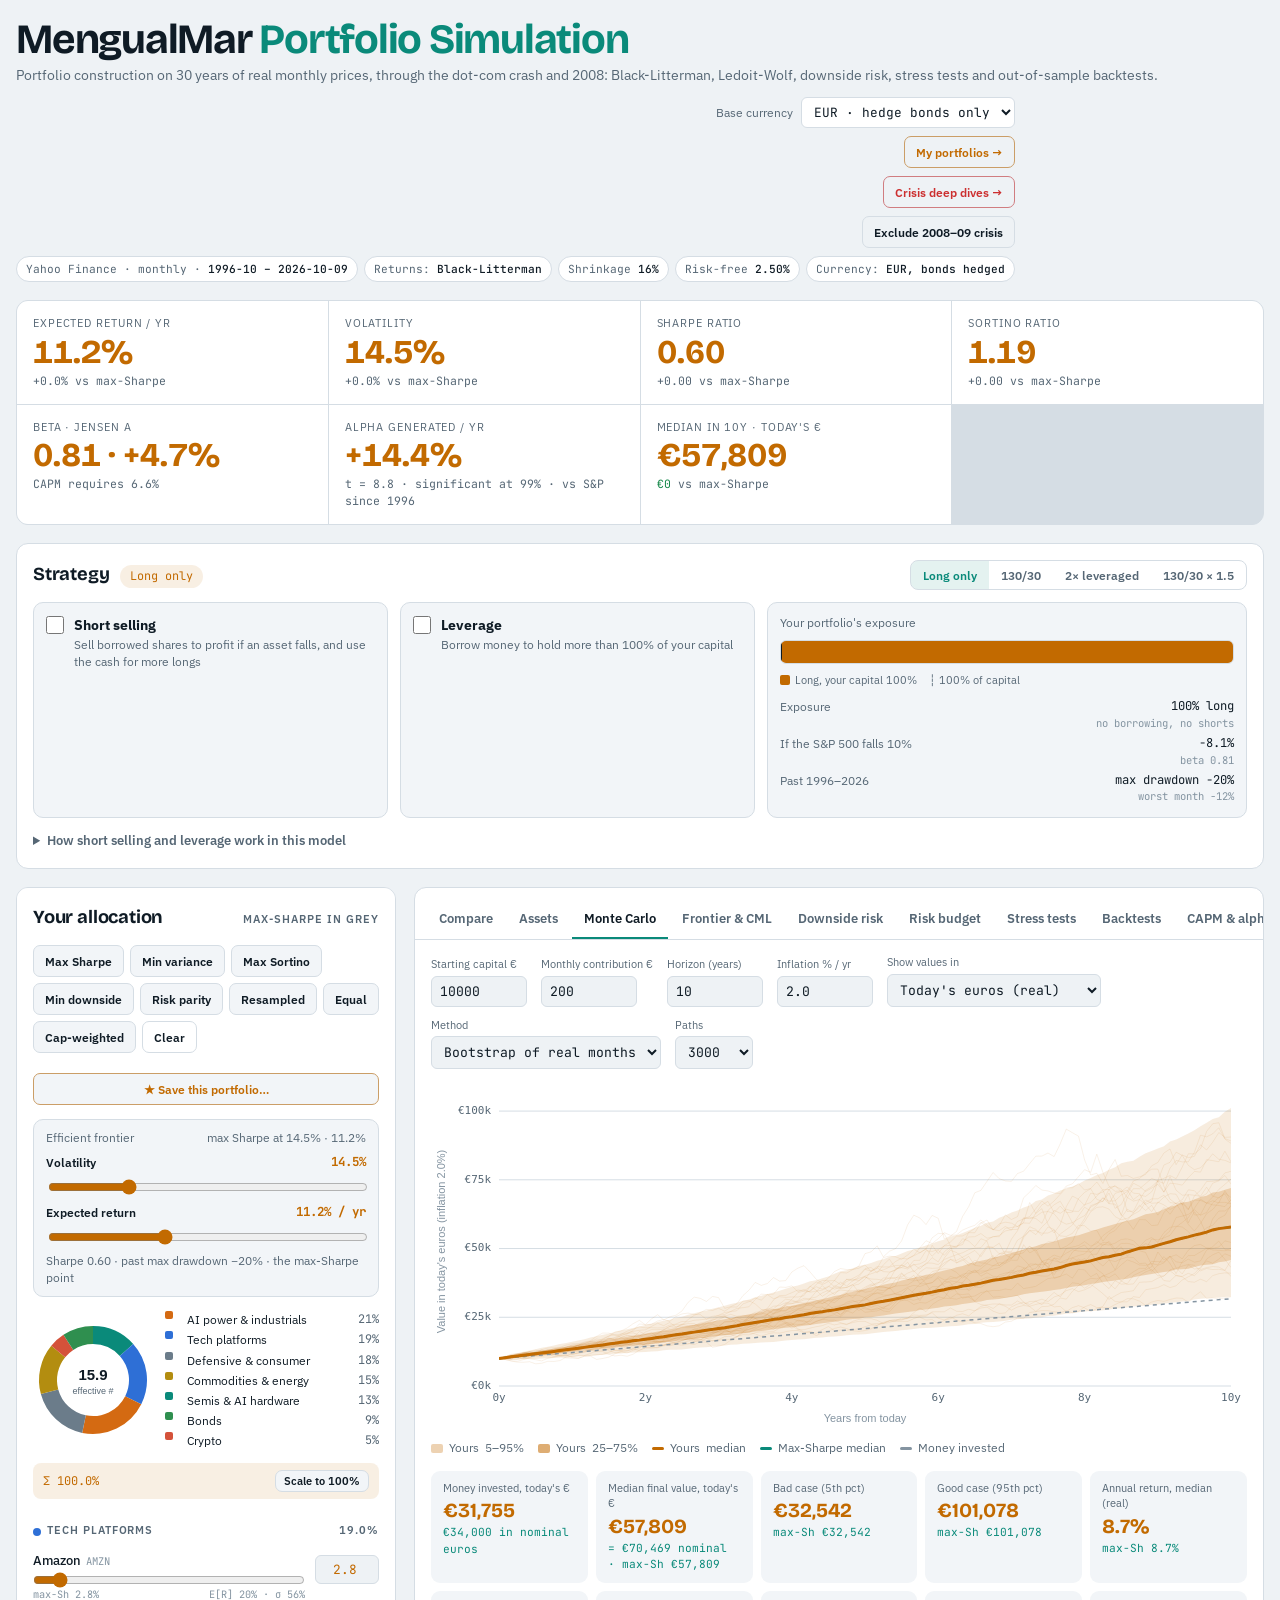
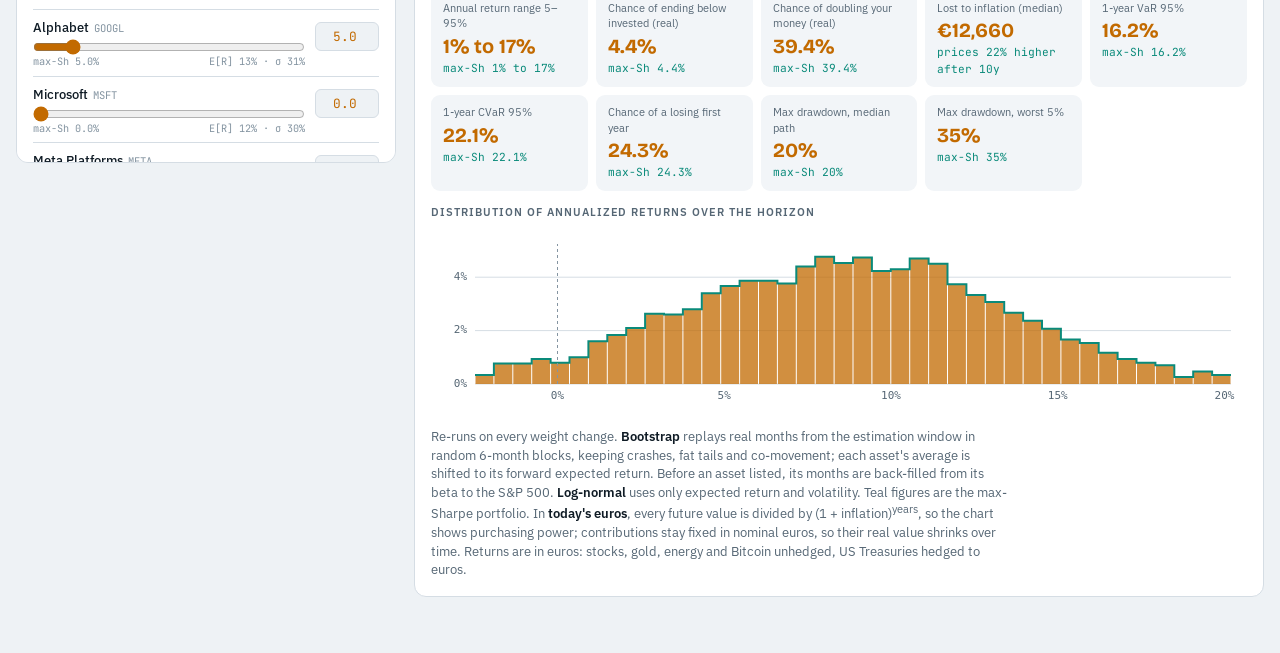
==== index.html @ 58aeeb27 "Sync saved portfolios across devices through a private GitHub gist Co-Authored-By: Claude Opus 5.5 <" ====
<!doctype html>
<html lang="en">
<head>
<meta charset="utf-8">
<meta name="viewport" content="width=device-width,initial-scale=1,viewport-fit=cover">
<meta name="description" content="Portfolio optimizer on 15 years of real data: Black-Litterman, Ledoit-Wolf, risk parity, downside risk, stress tests, walk-forward backtests and Monte Carlo.">
<style>:root{padding-top:env(safe-area-inset-top,0px);padding-bottom:env(safe-area-inset-bottom,0px)}body{margin:0;font:14px system-ui,-apple-system,"Segoe UI",Roboto,sans-serif}img{max-width:100%}[hidden]{display:none!important}</style>
</head>
<body>
<title>MengualMar Portfolio Simulation</title>
<link rel="preconnect" href="https://fonts.googleapis.com">
<link rel="stylesheet" href="https://fonts.googleapis.com/css2?family=Bricolage+Grotesque:opsz,wght@12..96,500;12..96,700&family=IBM+Plex+Sans:wght@400;500;600&family=JetBrains+Mono:wght@400;500&display=swap">
<style>

/* Layout: allocation desk pinned left on desktop (the thing you move), analysis tabs right; one column on phones. Dark-first, mirrored light theme. */
:root{
  --bg:#0a0f14; --panel:#111922; --panel2:#17222d; --line:#223140; --fg:#e6edf2; --muted:#8597a6; --faint:#5d6f7e;
  --accent:#35d0ba; --accent-soft:rgba(53,208,186,.14); --you:#ffb347; --you-soft:rgba(255,179,71,.14); --minv:#8fa2ff; --spx:#c9d3db;
  --good:#4fd58a; --bad:#ff6b6b;
  --c-tech:#6aa6ff; --c-semi:#35d0ba; --c-power:#ff9a4d; --c-fin:#b294ff; --c-def:#9fb0bd; --c-cmdty:#ecc94b; --c-crypto:#ff7f66; --c-bond:#6fd08c;
  --display:"Bricolage Grotesque","Avenir Next","Segoe UI",sans-serif;
  --body:"IBM Plex Sans","Segoe UI",Roboto,sans-serif;
  --mono:"JetBrains Mono",ui-monospace,Menlo,monospace;
  color-scheme:dark;
}
@media (prefers-color-scheme: light){:root:not([data-theme="dark"]){
  --bg:#eef2f5; --panel:#ffffff; --panel2:#f2f5f8; --line:#d5dde4; --fg:#0f1b25; --muted:#566775; --faint:#8494a1;
  --accent:#0a8a7a; --accent-soft:rgba(10,138,122,.11); --you:#c26a00; --you-soft:rgba(194,106,0,.11); --minv:#4a5fd0; --spx:#3c4a55;
  --good:#16884a; --bad:#cc2f2f;
  --c-tech:#2e6fd6; --c-semi:#0a8a7a; --c-power:#d46a12; --c-fin:#7650d6; --c-def:#6b7c8a; --c-cmdty:#b38d10; --c-crypto:#d4523a; --c-bond:#2f8f4f;
  color-scheme:light}}
:root[data-theme="light"]{
  --bg:#eef2f5; --panel:#ffffff; --panel2:#f2f5f8; --line:#d5dde4; --fg:#0f1b25; --muted:#566775; --faint:#8494a1;
  --accent:#0a8a7a; --accent-soft:rgba(10,138,122,.11); --you:#c26a00; --you-soft:rgba(194,106,0,.11); --minv:#4a5fd0; --spx:#3c4a55;
  --good:#16884a; --bad:#cc2f2f;
  --c-tech:#2e6fd6; --c-semi:#0a8a7a; --c-power:#d46a12; --c-fin:#7650d6; --c-def:#6b7c8a; --c-cmdty:#b38d10; --c-crypto:#d4523a; --c-bond:#2f8f4f;
  color-scheme:light}
*{box-sizing:border-box}
body{background:var(--bg);color:var(--fg);font-family:var(--body);font-size:14px;line-height:1.45}
.wrap{max-width:1360px;margin:0 auto;padding-inline:16px;padding-block:20px 56px;display:flex;flex-direction:column;gap:18px}
header{display:flex;flex-wrap:wrap;gap:12px 20px;align-items:flex-end;justify-content:space-between}
h1{font-family:var(--display);font-weight:700;font-size:clamp(1.8rem,3.4vw,2.6rem);letter-spacing:-.03em;margin:0;line-height:.95}
h1 em{font-style:normal;color:var(--accent)}
.sub{color:var(--muted);font-size:.85rem;margin-top:6px}
.chips{display:flex;flex-wrap:wrap;gap:6px}
.chip{font-family:var(--mono);font-size:.7rem;padding:4px 9px;border-radius:999px;border:1px solid var(--line);color:var(--muted);background:var(--panel)}
.chip b{color:var(--fg);font-weight:500}
h2{font-family:var(--display);font-weight:700;font-size:1.15rem;margin:0;letter-spacing:-.01em;text-wrap:balance}
h3{margin:0;font-size:.68rem;text-transform:uppercase;letter-spacing:.09em;color:var(--muted);font-weight:600}
.note{font-size:.8rem;color:var(--muted);max-width:72ch;margin:0}
.note b{color:var(--fg);font-weight:600}
/* hero */
.hero{display:grid;grid-template-columns:repeat(7,minmax(0,1fr));gap:1px;background:var(--line);border:1px solid var(--line);border-radius:12px;overflow:hidden}
.hk{background:var(--panel);padding:14px 16px;display:flex;flex-direction:column;gap:4px;min-width:0}
.hk .lbl{font-size:.7rem;color:var(--muted);text-transform:uppercase;letter-spacing:.08em}
.hk .val{font-family:var(--display);font-size:clamp(1.5rem,2.6vw,2.1rem);font-weight:700;line-height:1;color:var(--you);font-variant-numeric:tabular-nums}
.hk .cmp{font-family:var(--mono);font-size:.72rem;color:var(--muted)}
.up{color:var(--good)} .down{color:var(--bad)}
@media (max-width:1300px){.hero{grid-template-columns:repeat(4,minmax(0,1fr))}}@media (max-width:640px){.hero{grid-template-columns:repeat(2,minmax(0,1fr))}}
/* layout */
.main{display:grid;grid-template-columns:380px minmax(0,1fr);gap:18px;align-items:start}
@media (max-width:1000px){.main{grid-template-columns:1fr}}
.panel{background:var(--panel);border:1px solid var(--line);border-radius:12px;padding:16px;display:flex;flex-direction:column;gap:14px;min-width:0}
aside.panel{position:sticky;top:calc(env(safe-area-inset-top,0px) + 12px);max-height:calc(100vh - 24px);overflow-x:hidden;overflow-y:auto;overscroll-behavior:contain}
@media (max-width:1000px){aside.panel{position:static;max-height:none}}
.presets{display:flex;flex-wrap:wrap;gap:6px}
button{font-family:var(--body);font-weight:600;font-size:.78rem;border-radius:7px;padding:7px 11px;border:1px solid var(--line);background:var(--panel2);color:var(--fg);cursor:pointer}
button:hover{border-color:var(--muted)}
button.pri{background:var(--accent);border-color:var(--accent);color:var(--bg)}
button.ghost{background:none}
:focus-visible{outline:2px solid var(--accent);outline-offset:2px}
.mixrow{display:grid;grid-template-columns:120px 1fr;gap:12px;align-items:center}
.mixleg{display:flex;flex-direction:column;gap:3px;font-size:.74rem}
.mixleg span{display:flex;justify-content:space-between;gap:8px}
.mixleg i{width:8px;height:8px;border-radius:2px;display:inline-block;margin-right:6px}
.mixleg em{font-style:normal;font-family:var(--mono);color:var(--muted)}
.sumbar{display:flex;justify-content:space-between;align-items:center;gap:8px;font-family:var(--mono);font-size:.75rem;padding:7px 10px;border-radius:8px;background:var(--you-soft);color:var(--you)}
.sumbar button{padding:3px 8px;font-size:.7rem}
.alloc{overflow-y:auto;margin-inline:-16px;padding-inline:16px;display:flex;flex-direction:column;gap:2px;flex:1 0 auto;min-height:min(340px,55vh);max-height:min(340px,55vh)}
@media (max-width:1000px){.alloc{max-height:none;overflow:visible}}
.grp{font-size:.66rem;text-transform:uppercase;letter-spacing:.09em;color:var(--muted);font-weight:600;padding:10px 0 4px;display:flex;justify-content:space-between}
.ar{display:grid;grid-template-columns:minmax(0,1fr) 64px;grid-template-rows:auto auto;column-gap:10px;padding:6px 0;border-bottom:1px solid var(--line)}
.ar .nm{font-size:.82rem;font-weight:500;white-space:nowrap;overflow:hidden;text-overflow:ellipsis}
.ar .nm small{font-family:var(--mono);font-size:.66rem;color:var(--faint);margin-left:5px;font-weight:400}
.ar .opt{font-family:var(--mono);font-size:.66rem;color:var(--muted);text-align:right;align-self:center}
.ar input[type=range]{grid-column:1/2;width:100%;margin:2px 0 0;accent-color:var(--you)}
.ar input[type=number]{grid-row:1/3;grid-column:2;align-self:center;width:64px;font-family:var(--mono);font-size:.8rem;text-align:right;background:var(--bg);color:var(--you);border:1px solid var(--line);border-radius:6px;padding:5px 6px}
.ar.off .nm{color:var(--faint)}
.ar .optw{grid-column:1;display:flex;justify-content:space-between;font-family:var(--mono);font-size:.64rem;color:var(--faint)}
/* tabs */
nav.tabs{display:flex;gap:2px;overflow-x:auto;border-bottom:1px solid var(--line);margin:-4px -16px 0;padding:0 12px;scrollbar-width:none}
nav.tabs button{background:none;border:none;border-bottom:2px solid transparent;border-radius:0;color:var(--muted);padding:10px 12px;white-space:nowrap;font-size:.82rem}
nav.tabs button[aria-selected=true]{color:var(--fg);border-bottom-color:var(--accent)}
.controls{display:flex;flex-wrap:wrap;gap:10px 14px;align-items:flex-end}
.field{display:flex;flex-direction:column;gap:3px}
.field label{font-size:.7rem;color:var(--muted)}
.field input[type=number],.field select{font-family:var(--mono);font-size:.82rem;background:var(--bg);color:var(--fg);border:1px solid var(--line);border-radius:6px;padding:6px 8px;width:96px}
.field select{width:auto}
.field input[type=range]{accent-color:var(--accent);width:150px}
canvas{width:100%;display:block}
.chart{position:relative}
.tip{position:absolute;pointer-events:none;background:var(--fg);color:var(--bg);font-family:var(--mono);font-size:.7rem;padding:5px 8px;border-radius:6px;white-space:nowrap;z-index:5;box-shadow:0 4px 14px rgba(0,0,0,.25)}
.legend{display:flex;flex-wrap:wrap;gap:6px 14px;font-size:.72rem;color:var(--muted)}
.legend span{display:inline-flex;align-items:center;gap:6px}
.legend i{width:12px;height:3px;border-radius:2px;display:inline-block}
.legend i.dot{width:9px;height:9px;border-radius:50%}
.g2{display:grid;grid-template-columns:minmax(0,1.5fr) minmax(0,1fr);gap:16px}
@media (max-width:1200px){.g2{grid-template-columns:1fr}}
.scroll{overflow-x:auto;min-width:0}
table{border-collapse:collapse;width:100%;font-size:.78rem}
th{font-size:.64rem;text-transform:uppercase;letter-spacing:.07em;color:var(--muted);text-align:right;font-weight:600;padding:7px 8px;border-bottom:1px solid var(--line);white-space:nowrap}
th:first-child,td:first-child{text-align:left}
td{padding:6px 8px;border-bottom:1px solid var(--line);text-align:right;font-family:var(--mono);font-variant-numeric:tabular-nums;white-space:nowrap}
td.n{font-family:var(--body);font-weight:500}
td.n small{font-family:var(--mono);color:var(--faint);font-size:.66rem;margin-left:4px;font-weight:400}
.dot{width:8px;height:8px;border-radius:50%;display:inline-block;margin-right:6px;vertical-align:middle}
td input{width:62px;font-family:var(--mono);font-size:.76rem;text-align:right;background:var(--bg);color:var(--fg);border:1px solid var(--line);border-radius:5px;padding:3px 5px}
.cmpgrid{display:grid;grid-template-columns:repeat(auto-fit,minmax(150px,1fr));gap:10px}
.cc{border:1px solid var(--line);border-radius:10px;padding:10px 12px;display:flex;flex-direction:column;gap:6px;background:var(--panel2)}
.cc .t{display:flex;align-items:center;gap:7px;font-size:.76rem;font-weight:600}
.cc .big{font-family:var(--display);font-size:1.4rem;font-weight:700;line-height:1}
.cc .big small{font-family:var(--body);font-size:.66rem;color:var(--muted);font-weight:400;margin-left:4px}
.cc dl{margin:0;display:grid;grid-template-columns:auto auto;gap:2px 10px;font-family:var(--mono);font-size:.74rem}
.cc dt{color:var(--muted)} .cc dd{margin:0;text-align:right}
.stats{display:grid;grid-template-columns:repeat(auto-fit,minmax(150px,1fr));gap:8px}
.st{background:var(--panel2);border-radius:9px;padding:10px 12px;display:flex;flex-direction:column;gap:3px}
.st .k{font-size:.68rem;color:var(--muted)}
.st .v{font-family:var(--display);font-size:1.25rem;font-weight:700;line-height:1.1;color:var(--you)}
.st .c{font-family:var(--mono);font-size:.7rem;color:var(--accent)}
.pairs{display:grid;grid-template-columns:1fr 1fr;gap:14px}
@media (max-width:700px){.pairs{grid-template-columns:1fr}}
.pairs ol{margin:6px 0 0;padding-left:18px;font-family:var(--mono);font-size:.74rem;display:flex;flex-direction:column;gap:2px}
@media (prefers-reduced-motion:reduce){*{transition:none!important;animation:none!important}}

[hidden]{display:none!important}
#ex08[aria-pressed=true]{background:var(--you-soft);color:var(--you);border-color:var(--you)}
.asset-link{cursor:pointer;text-decoration:underline;text-decoration-color:transparent;text-underline-offset:3px;transition:text-decoration-color .15s}
.asset-link:hover,.asset-link:focus-visible{text-decoration-color:var(--accent);color:var(--accent)}
.agrid{display:grid;grid-template-columns:repeat(auto-fill,minmax(210px,1fr));gap:10px}
.acard{border:1px solid var(--line);border-radius:10px;padding:10px 12px;background:var(--panel2);display:flex;flex-direction:column;gap:6px;cursor:pointer;text-align:left;font:inherit;color:inherit}
.acard:hover,.acard:focus-visible{border-color:var(--accent)}
.acard .top{display:flex;justify-content:space-between;align-items:baseline;gap:6px}
.acard .top b{font-size:.86rem}.acard .top small{font-family:var(--mono);font-size:.66rem;color:var(--faint)}
.acard canvas{height:44px}
.acard dl{margin:0;display:grid;grid-template-columns:repeat(3,1fr);gap:2px;font-family:var(--mono);font-size:.68rem}
.acard dt{color:var(--muted);font-size:.6rem;text-transform:uppercase;letter-spacing:.06em}.acard dd{margin:0}
#apage,#cpage,#ppage{position:fixed;inset:0;z-index:60;background:var(--bg);overflow-y:auto;padding-top:env(safe-area-inset-top,0px);padding-bottom:env(safe-area-inset-bottom,0px)}
#apage .wrap,#cpage .wrap,#ppage .wrap{gap:16px}
.abar{position:sticky;top:0;z-index:2;background:var(--bg);display:flex;flex-wrap:wrap;gap:10px;align-items:center;justify-content:space-between;padding-block:12px;border-bottom:1px solid var(--line)}
.abar .nav{display:flex;gap:6px;flex-wrap:wrap}
.ahead{display:flex;flex-wrap:wrap;gap:10px 18px;align-items:flex-end;justify-content:space-between}
.ahead h1{font-size:clamp(1.7rem,3.2vw,2.4rem)}
.akpi{display:grid;grid-template-columns:repeat(6,minmax(0,1fr));gap:1px;background:var(--line);border:1px solid var(--line);border-radius:12px;overflow:hidden}
.akpi>div{background:var(--panel);padding:12px 14px;display:flex;flex-direction:column;gap:3px;min-width:0}
.akpi .l{font-size:.66rem;color:var(--muted);text-transform:uppercase;letter-spacing:.08em}
.akpi .v{font-family:var(--display);font-size:1.35rem;font-weight:700;line-height:1.1;font-variant-numeric:tabular-nums}
.akpi .s{font-family:var(--mono);font-size:.68rem;color:var(--faint)}
.akpi+*{}
@media (max-width:1100px){.akpi{grid-template-columns:repeat(4,minmax(0,1fr))}}@media (max-width:700px){.akpi{grid-template-columns:repeat(2,minmax(0,1fr))}}
.ag2{display:grid;grid-template-columns:minmax(0,1fr) minmax(0,1fr);gap:16px}
@media (max-width:1000px){.ag2{grid-template-columns:1fr}}
body.noscroll{overflow:hidden}
.seg{display:inline-flex;border:1px solid var(--line);border-radius:8px;overflow:hidden}
.seg button{border:none;border-radius:0;background:none;color:var(--muted);padding:6px 12px}
.seg button[aria-pressed=true]{background:var(--accent-soft);color:var(--accent)}
.prog{height:4px;background:var(--panel2);border-radius:2px;overflow:hidden}
.prog>div{height:100%;background:var(--accent);width:0}
.rb{display:grid;grid-template-columns:minmax(110px,170px) 1fr 54px 54px;gap:4px 10px;align-items:center;font-size:.78rem}
.rb .bars{display:flex;flex-direction:column;gap:2px}
.rb .bars i{display:block;height:6px;border-radius:3px}
.rb .h{font-size:.64rem;text-transform:uppercase;letter-spacing:.07em;color:var(--muted);font-weight:600}
.rb .num{font-family:var(--mono);text-align:right;font-size:.74rem}
.heat td{font-weight:500}
.views{display:flex;flex-direction:column;gap:8px}
.vrow{display:flex;flex-wrap:wrap;gap:8px;align-items:center;padding:8px 10px;border:1px solid var(--line);border-radius:9px;background:var(--panel2)}
.vrow select,.vrow input[type=number]{font-family:var(--mono);font-size:.78rem;background:var(--bg);color:var(--fg);border:1px solid var(--line);border-radius:6px;padding:5px 6px}
.vrow input[type=number]{width:70px}
.vrow input[type=range]{accent-color:var(--accent);width:110px}
.vrow .eff{font-family:var(--mono);font-size:.7rem;color:var(--muted);margin-left:auto}
.btnrow{display:flex;flex-wrap:wrap;gap:8px;align-items:center}
.busy{opacity:.55;pointer-events:none}
.kicker{font-size:.72rem;color:var(--muted)}
.cmpt{font-size:.72rem}
.cmpt th{position:sticky;top:0;background:var(--panel);white-space:normal;line-height:1.25;vertical-align:bottom;padding:6px 4px}
.cmpt td{padding:6px 4px}
.cmpt td small{display:block;font-size:.62rem}
.cmpt th.cg1{border-top:3px solid var(--accent)} .cmpt th.cg2{border-top:3px solid var(--you)} .cmpt th.cg3{border-top:3px solid var(--minv)}
.gtag{display:inline-flex;align-items:center;gap:6px;font-size:.7rem;color:var(--muted);margin-left:10px}
.gtag::before{content:"";width:14px;height:3px;border-radius:2px;background:var(--accent)}
.gtag.cg2::before{background:var(--you)} .gtag.cg3::before{background:var(--minv)}
.cmpt td.b{background:color-mix(in srgb,var(--good) 22%,transparent)}
.cmpt td.w{background:color-mix(in srgb,var(--bad) 20%,transparent)}
.cmpt td small{color:var(--faint)}
.cmpt tr.you td{font-weight:600}
.presets{position:relative}
.trisk{display:flex;flex-direction:column;gap:6px;padding:10px 12px;border:1px solid var(--line);border-radius:10px;background:var(--panel2)}
.trrow{display:flex;justify-content:space-between;align-items:center;gap:8px;font-size:.78rem}
.trrow label{font-weight:600}.trrow b{font-family:var(--mono);color:var(--you)}
.trisk input[type=range]{width:100%;accent-color:var(--you)}
.trrow button{padding:4px 10px;font-size:.72rem}
.ptip{position:absolute;z-index:20;left:0;right:0;background:var(--panel2);border:1px solid var(--line);border-radius:10px;padding:12px 14px;box-shadow:0 10px 30px rgba(0,0,0,.35);font-size:.78rem;line-height:1.45;display:flex;flex-direction:column;gap:6px;pointer-events:none}
.ptip b.t{font-family:var(--display);font-size:.98rem}
.ptip .pc{display:grid;grid-template-columns:auto 1fr;gap:3px 8px}
.ptip .pc span:nth-child(odd){font-size:.66rem;text-transform:uppercase;letter-spacing:.07em;font-weight:600;padding-top:2px}
.ptip .pro{color:var(--good)} .ptip .con{color:var(--bad)}
/* strategy strip: short selling & leverage */
.strat{gap:12px}
.sthead{display:flex;flex-wrap:wrap;justify-content:space-between;align-items:center;gap:10px}
.sttitle{display:flex;align-items:baseline;gap:10px;flex-wrap:wrap;min-width:0}
.sttag{font-family:var(--mono);font-size:.74rem;color:var(--you);background:var(--you-soft);border-radius:999px;padding:3px 10px}
.stbody{display:grid;grid-template-columns:minmax(0,1fr) minmax(0,1fr) minmax(0,1.35fr);gap:12px}
@media (max-width:1100px){.stbody{grid-template-columns:minmax(0,1fr) minmax(0,1fr)}.stsum{grid-column:1/-1}}
@media (max-width:640px){.stbody{grid-template-columns:minmax(0,1fr)}}
.stcol{display:flex;flex-direction:column;gap:9px;padding:12px;border:1px solid var(--line);border-radius:10px;background:var(--panel2);min-width:0}
.tog{display:flex;gap:10px;align-items:flex-start;cursor:pointer}
.tog input{width:18px;height:18px;margin:1px 0 0;accent-color:var(--you);flex:none}
.tog span{display:flex;flex-direction:column;gap:2px}.tog b{font-size:.88rem}.tog small{font-size:.72rem;color:var(--muted)}
.stp{display:flex;flex-direction:column;gap:8px}
.stcol.off .stp{display:none}
.stp input[type=range],.stsum input[type=range]{width:100%;accent-color:var(--you);margin:0}
.stf{display:flex;justify-content:space-between;align-items:center;gap:8px;font-size:.76rem}
.stf label{color:var(--muted)}
.stf input{width:76px;font-family:var(--mono);font-size:.8rem;background:var(--bg);color:var(--fg);border:1px solid var(--line);border-radius:6px;padding:5px 6px;text-align:right}
.stp .kicker{margin:0;line-height:1.4}
.xbar{position:relative;height:24px;border-radius:6px;background:var(--bg);overflow:hidden;border:1px solid var(--line)}
.xbar i{position:absolute;top:0;bottom:0}
.xbar .zero{width:2px;margin-left:-1px;background:var(--fg);z-index:2}
.xbar .full{width:0;border-left:2px dashed var(--muted);z-index:2}
.xs-short{background:var(--bad)}
.xs-own{background:var(--you)}
.xs-fund{background:repeating-linear-gradient(135deg,var(--you) 0 5px,color-mix(in srgb,var(--you) 45%,transparent) 5px 9px)}
.xs-borrow{background:repeating-linear-gradient(45deg,var(--you) 0 3px,transparent 3px 7px)}
.xs-cash{background:color-mix(in srgb,var(--good) 30%,transparent)}
.xleg{display:flex;flex-wrap:wrap;gap:4px 12px;font-size:.68rem;color:var(--muted)}
.xleg i{display:inline-block;width:10px;height:10px;border-radius:2px;margin-right:5px;vertical-align:-1px}
.xdl{margin:0;display:grid;grid-template-columns:minmax(0,auto) auto;gap:4px 14px;font-size:.76rem}
.xdl dt{color:var(--muted)} .xdl dd{margin:0;text-align:right;font-family:var(--mono)}
.xdl dd small{display:block;font-size:.66rem;color:var(--faint)}
.stwarn{display:flex;flex-direction:column;gap:3px;font-size:.74rem;color:var(--bad)} .stwarn:empty{display:none}
.stok{color:var(--good)}
.stinfo summary{cursor:pointer;font-size:.8rem;font-weight:600;color:var(--muted);padding:2px 0}
.stinfo summary:hover{color:var(--fg)}
.stgrid{display:grid;grid-template-columns:repeat(auto-fit,minmax(270px,1fr));gap:10px 24px;margin-top:10px}
.stgrid p{margin:0;font-size:.8rem;color:var(--muted);line-height:1.5}.stgrid b{color:var(--fg)}
.ar.short input[type=number]{color:var(--bad)}
.ar.short input[type=range]{accent-color:var(--bad)}
/* 2008 crisis page */
.phead{display:flex;justify-content:space-between;align-items:baseline;gap:10px;flex-wrap:wrap}
#cpage h1{font-size:clamp(1.8rem,3.6vw,2.8rem);line-height:1.05}
#cpage h1 em{font-style:normal;color:var(--bad)}
.cpsub{max-width:78ch;font-size:.92rem;color:var(--muted);line-height:1.5;margin-top:6px}
.evl{display:grid;grid-template-columns:repeat(auto-fit,minmax(240px,1fr));gap:5px 18px;font-size:.76rem;color:var(--muted);margin:0;padding:0;list-style:none}
.evl li{display:flex;gap:8px;align-items:baseline}.evl .num{flex:none;width:20px;height:20px;border-radius:50%;border:1px solid var(--muted);display:inline-flex;align-items:center;justify-content:center;font-size:.68rem;font-weight:600;color:var(--fg)}
.evl b{color:var(--fg)}
.tl{list-style:none;margin:0;padding:0;display:grid;grid-template-columns:repeat(auto-fit,minmax(270px,1fr));gap:10px}
.tl li{border-left:3px solid var(--bad);padding:9px 13px;background:var(--panel2);border-radius:0 9px 9px 0;display:flex;flex-direction:column;gap:3px}
.tl time{font-family:var(--mono);font-size:.7rem;color:var(--muted)}.tl b{font-size:.9rem}.tl p{margin:0;font-size:.8rem;color:var(--muted);line-height:1.5}
.lessons{display:grid;grid-template-columns:repeat(auto-fit,minmax(290px,1fr));gap:12px}
.lesson{border:1px solid var(--line);border-radius:10px;padding:13px 15px;background:var(--panel2);display:flex;flex-direction:column;gap:6px}
.lesson .big{font-family:var(--display);font-size:1.6rem;font-weight:700;line-height:1}
.lesson h3{margin:0;font-size:.92rem}.lesson p{margin:0;font-size:.8rem;color:var(--muted);line-height:1.5}.lesson p b{color:var(--fg)}
/* crisis switcher */
.crnav{display:flex;gap:6px;overflow-x:auto;padding:2px 0 10px;margin:4px 0 6px;scrollbar-width:thin}
.crnav a{flex:none;display:flex;flex-direction:column;gap:1px;padding:7px 11px;border:1px solid var(--line);border-radius:9px;background:var(--panel);color:var(--muted);text-decoration:none;font-size:.72rem;line-height:1.2;min-width:92px}
.crnav a b{font-family:var(--mono);font-size:.82rem;color:var(--fg)}
.crnav a:hover{border-color:var(--muted)}
.crnav a.on{border-color:var(--bad);background:color-mix(in srgb,var(--bad) 9%,var(--panel));color:var(--fg)}
.crnav a.on b{color:var(--bad)}
#stTable a.crl{color:inherit;text-decoration:underline;text-decoration-color:color-mix(in srgb,var(--bad) 60%,transparent);text-underline-offset:3px}
#stTable a.crl:hover{color:var(--bad)}
/* my portfolios */
#ppage h1 em{font-style:normal;color:var(--you)}
#savedBtn,.savep{border-color:color-mix(in srgb,var(--you) 55%,var(--line));color:var(--you)}
.savep{width:100%;margin-top:6px;font-weight:600}
.ppform{display:flex;gap:8px;flex-wrap:wrap;align-items:center}
.ppform input{flex:1 1 220px;max-width:420px;font:inherit;font-size:.9rem;padding:8px 10px;border-radius:8px;border:1px solid var(--line);background:var(--bg);color:var(--fg)}
button.primary{background:var(--you);color:#fff;border-color:var(--you);font-weight:600}
button.danger{background:var(--bad);color:#fff;border-color:var(--bad)}
.pnav a.on{border-color:var(--you);background:color-mix(in srgb,var(--you) 10%,var(--panel))}.pnav a.on b{color:var(--you)}
.pnav a b{font-family:inherit;max-width:220px;overflow:hidden;text-overflow:ellipsis;white-space:nowrap}
.pnav .ptab{flex:none;display:flex;align-items:stretch;border:1px solid var(--line);border-radius:9px;background:var(--panel)}
.pnav .ptab a{border:0;background:none;min-width:0}
.pnav .ptab.on{border-color:var(--you);background:color-mix(in srgb,var(--you) 10%,var(--panel))}.pnav .ptab.on a b{color:var(--you)}
.pnav .ptab.live a b{color:var(--you)}.pnav .ptab.live{border-style:dashed}.pnav .ptab.live.on{border-style:solid}
.pnav .tabx{border:0;background:none;color:var(--muted);padding:0 9px;font-size:1rem;line-height:1;border-left:1px solid var(--line);border-radius:0 9px 9px 0;cursor:pointer}
.pnav .tabx:hover{color:#fff;background:var(--bad)}
.pnav .ptab.confirm{border-color:var(--bad);align-items:center;gap:6px;padding:4px 6px 4px 11px;font-size:.72rem;color:var(--muted)}
.pnav .ptab.confirm>span{display:flex;flex-direction:column;line-height:1.2}.pnav .ptab.confirm b{color:var(--bad)}
.pnav .ptab.confirm button{padding:4px 9px;font-size:.75rem}
.wrow.ed{grid-template-columns:minmax(110px,1.2fr) minmax(40px,1.6fr) 64px 24px 58px 76px}
.wrow.ed input{width:64px;font:inherit;font-family:var(--mono);font-size:.78rem;padding:3px 5px;border-radius:6px;border:1px solid var(--line);background:var(--bg);color:var(--fg);text-align:right}
.wrow .wx{border:0;background:none;color:var(--muted);padding:0;font-size:1rem;cursor:pointer}.wrow .wx:hover{color:var(--bad)}
.ppedit{display:flex;gap:8px;flex-wrap:wrap;align-items:center;margin-top:10px;font-size:.8rem;color:var(--muted)}
.ppedit select{font:inherit;font-size:.8rem;padding:5px 8px;border-radius:8px;border:1px solid var(--line);background:var(--bg);color:var(--fg);max-width:260px}
@media (max-width:620px){.wrow.ed{grid-template-columns:minmax(90px,1fr) 60px 22px 54px;}.wrow.ed .wb,.wrow.ed .wg{display:none}}
.sybtn{display:inline-flex;align-items:center;gap:6px}.sybtn i{width:8px;height:8px;border-radius:50%;background:var(--muted)}
.sybtn[data-st="ok"] i{background:var(--good)}.sybtn[data-st="err"] i{background:var(--bad)}.sybtn[data-st="busy"] i{background:var(--accent);animation:sypulse 1s infinite}
@keyframes sypulse{50%{opacity:.3}}
.ppsync{border-color:color-mix(in srgb,var(--you) 45%,var(--line))}.systeps{margin:6px 0 10px;padding-left:20px}.systeps li{margin:4px 0}.systeps a,.ppsync a{color:var(--you)}
.cmpt td.n a{color:var(--fg);text-decoration:underline;text-decoration-color:var(--line);text-underline-offset:3px}
.pprange .seg{max-width:100%;overflow-x:auto}.pprange .seg button{white-space:nowrap;flex:none}
.pprange{display:flex;gap:10px;align-items:center;flex-wrap:wrap}
.ppname{font-size:clamp(1.3rem,2.6vw,1.9rem);margin:0 0 6px}.ppname input{font:inherit;font-size:1.1rem;padding:4px 8px;border-radius:8px;border:1px solid var(--line);background:var(--bg);color:var(--fg)}
.ppact{display:flex;gap:6px;flex-wrap:wrap}
.ppclass{display:flex;height:14px;border-radius:7px;overflow:hidden;gap:2px;margin:4px 0 8px}.ppclass span{min-width:3px}
.walloc{display:flex;flex-direction:column;gap:5px;margin-top:10px}
.wrow{display:grid;grid-template-columns:minmax(120px,1.2fr) minmax(60px,2fr) 58px 76px;gap:10px;align-items:center;font-size:.8rem}
.wrow .wn{display:flex;gap:6px;align-items:center;min-width:0;overflow:hidden;text-overflow:ellipsis;white-space:nowrap;color:var(--fg);text-decoration:none}
.wrow .wb{height:9px;background:var(--panel2);border-radius:5px;overflow:hidden}.wrow .wb i{display:block;height:100%;border-radius:5px}
.wrow b{font-family:var(--mono);text-align:right;font-variant-numeric:tabular-nums}.wrow .wg{font-family:var(--mono);font-size:.72rem;color:var(--muted);text-align:right}
#crisisBtn{border-color:color-mix(in srgb,var(--bad) 55%,var(--line));color:var(--bad)}
</style>

<div class="wrap">
<header>
  <div>
    <h1>MengualMar <em>Portfolio Simulation</em></h1>
    <div class="sub">Portfolio construction on 30 years of real monthly prices, through the dot-com crash and 2008: Black-Litterman, Ledoit-Wolf, downside risk, stress tests and out-of-sample backtests.</div>
  </div>
  <div style="display:flex;flex-direction:column;gap:8px;align-items:flex-end">
    <div class="field" style="flex-direction:row;align-items:center;gap:8px"><label for="cur" style="font-size:.74rem">Base currency</label><select id="cur" style="font-family:var(--mono);font-size:.8rem;background:var(--panel);color:var(--fg);border:1px solid var(--line);border-radius:6px;padding:5px 8px"><option value="eurb">EUR · hedge bonds only</option><option value="eur">EUR · unhedged</option><option value="eurh">EUR · fully hedged</option><option value="usd">USD</option></select></div>
    <button id="savedBtn" class="ghost" title="Your saved portfolios and how they perform">My portfolios →</button>
    <button id="crisisBtn" class="ghost" title="Open the crisis deep dives: 1998 to 2025">Crisis deep dives →</button>
    <button id="ex08" class="ghost" aria-pressed="false" title="Remove December 2007 – June 2009 (the NBER recession) from the estimation history">Exclude 2008–09 crisis</button>
    <div class="chips" id="chips"></div>
  </div>
</header>

<section class="hero" id="hero" aria-label="Your portfolio summary"><div class="hk" style="grid-column:1/-1"><div class="lbl">Estimating 43 assets on 30 years of data…</div></div></section>

<section class="panel strat" id="strat" aria-label="Strategy: short selling and leverage">
  <div class="sthead">
    <div class="sttitle"><h2>Strategy</h2><span class="sttag" id="stTag">Long only</span></div>
    <div class="seg" role="group" aria-label="Strategy presets" id="stSeg"><button data-st="long" aria-pressed="true" title="Every weight 0 or more, 100% invested, no borrowing. Applies the max-Sharpe portfolio.">Long only</button><button data-st="130" title="Short up to 30% and use the cash for extra longs (130% long, 30% short, 100% net). Applies the long/short max-Sharpe portfolio.">130/30</button><button data-st="lev2" title="Borrow 100% of your capital and hold 200% of the best portfolio to lever.">2× leveraged</button><button data-st="both" title="130/30 with up to 1.5× leverage. Applies the best long/short portfolio to lever at 1.5×.">130/30 × 1.5</button></div>
  </div>
  <div class="stbody">
    <div class="stcol" id="shortCol">
      <label class="tog"><input type="checkbox" id="lsShort"><span><b>Short selling</b><small>Sell borrowed shares to profit if an asset falls, and use the cash for more longs</small></span></label>
      <div class="stp">
        <div class="trrow"><label for="lsSb">Short budget</label><b id="lsSbL"></b></div>
        <input type="range" id="lsSb" min="5" max="100" step="5" value="30" aria-describedby="lsSbN">
        <div class="stf"><label for="lsFee">Borrow fee % / yr</label><input type="number" id="lsFee" step="0.1" min="0" max="25" value="0.5"></div>
        <p class="kicker" id="lsSbN"></p>
      </div>
    </div>
    <div class="stcol" id="levCol">
      <label class="tog"><input type="checkbox" id="lsLev"><span><b>Leverage</b><small>Borrow money to hold more than 100% of your capital</small></span></label>
      <div class="stp">
        <div class="trrow"><label for="lsL">Max leverage</label><b id="lsLL"></b></div>
        <input type="range" id="lsL" min="1.1" max="3" step="0.1" value="2" aria-describedby="levNote">
        <div class="stf"><label for="lsSpread">Broker spread over risk-free %</label><input type="number" id="lsSpread" step="0.1" min="0" max="10" value="1.5"></div>
        <div class="stf"><label for="lsMM">Maintenance margin %</label><input type="number" id="lsMM" step="5" min="5" max="100" value="25"></div>
        <p class="kicker" id="levNote"></p>
      </div>
    </div>
    <div class="stcol stsum">
      <div class="trrow"><span class="kicker">Your portfolio's exposure</span><span class="kicker" id="stLim"></span></div>
      <div class="xbar" id="xBar" role="img"></div>
      <div class="xleg" id="xLeg"></div>
      <dl class="xdl" id="xDl"></dl>
      <div id="useRow"><div class="trrow"><label for="lsUse">Leverage used (scales every position)</label><b id="lsUseL"></b></div><input type="range" id="lsUse" min="0.25" max="2" step="0.05" value="1"></div>
      <div class="stwarn" id="stWarn" role="status"></div>
    </div>
  </div>
  <details class="stinfo"><summary>How short selling and leverage work in this model</summary><div class="stgrid">
    <p><b>Short selling.</b> You borrow shares and sell them: you gain if the price falls and lose if it rises, with no limit on the loss. The cash raised pays for extra long positions, so <b>130/30</b> means 130% of your capital long and 30% short. You stay 100% net invested but can bet against the assets the model likes least. You pay a borrow fee on the value shorted, and you owe the dividends, which the total returns used here already include.</p>
    <p><b>Leverage.</b> You borrow at the risk-free rate plus your broker's spread to hold more than 100% of your capital. Expected return, volatility and drawdowns all scale with leverage, but the Sharpe ratio does not improve: the borrowing spread lowers it slightly. Leverage is for reaching a risk level, not for better risk-adjusted returns.</p>
    <p><b>Why the frontier turns into a straight line.</b> With borrowing allowed, the cheapest way to take more risk is to lever one portfolio: the one with the best Sharpe ratio measured against your borrowing rate (the <b>best to lever</b> diamond on the Frontier tab), not to pile into riskier assets. Below that point no borrowing is needed; above it the frontier is that portfolio at 1× to your maximum leverage, then riskier portfolios at maximum leverage.</p>
    <p><b>What a weight means.</b> With shorts or leverage on, weights are shares of your capital and are no longer rescaled to 100%. Negative means short. Whatever does not add up to 100% net is cash earning the risk-free rate, or money borrowed if you are above 100%. The max weight per asset applies to longs and shorts, measured on the invested portfolio before leverage: at 2× a 15% limit allows 30% of your capital.</p>
    <p><b>Losses beyond your capital.</b> Backtests, stress tests and the Monte Carlo rebalance to the same exposure every month and charge interest and fees monthly. A month that loses more than your equity wipes the portfolio out. In reality the broker would sell you out earlier, at the margin call shown above (estimated for all positions falling together). Retail margin accounts under US Reg T allow about 2× overnight; EU retail CFDs on single stocks are capped at 5×.</p>
    <p><b>What stays long-only.</b> Max Sortino, min downside, risk parity, resampled, equal and cap-weighted remain long-only reference portfolios. Use the <b>leverage used</b> slider to lever any of them. The rolling strategies in the walk-forward backtest are long-only too. Max Sharpe, min variance and the target sliders use your full strategy.</p>
  </div></details>
</section>

<div class="main">
<aside class="panel" aria-label="Allocation">
  <div style="display:flex;justify-content:space-between;align-items:baseline;gap:8px"><h2>Your allocation</h2><h3>max-Sharpe in grey</h3></div>
  <div class="presets">
    <button id="pTan">Max Sharpe</button><button id="pMin">Min variance</button><button id="pSor">Max Sortino</button><button id="pMdd">Min downside</button><button id="pRP">Risk parity</button><button id="pRes">Resampled</button><button id="pEq">Equal</button><button id="pCap">Cap-weighted</button><button id="pClr" class="ghost">Clear</button>
  </div>
  <button id="pSave" class="savep" title="Save these weights under a name and follow their performance">★ Save this portfolio…</button>
  <div class="ptip" id="ptip" role="tooltip" hidden></div>
  <div class="prog" id="resProg" hidden><div></div></div>
  <div class="trisk">
    <div class="trrow"><span class="kicker">Efficient frontier</span><span class="kicker" id="tMaxS"></span></div>
    <div class="trrow"><label for="tRisk">Volatility</label><b id="tRiskL">—</b></div>
    <input type="range" id="tRisk" min="5" max="30" step="0.1" value="15" aria-describedby="tRiskInfo">
    <div class="trrow"><label for="tRet">Expected return</label><b id="tRetL">—</b></div>
    <input type="range" id="tRet" min="2" max="20" step="0.1" value="11" aria-describedby="tRiskInfo">
    <div class="trrow"><span class="kicker" id="tRiskInfo">Drag either slider: the other follows and your allocation updates.</span></div>
  </div>
  <div class="mixrow"><canvas id="cDonut" height="120" style="width:120px"></canvas><div class="mixleg" id="mixLeg"></div></div>
  <div class="sumbar"><span id="sumTxt">Σ 100%</span><button id="normBtn">Scale to 100%</button></div>
  <div class="alloc" id="alloc"></div>
</aside>

<section class="panel">
  <nav class="tabs" role="tablist" id="tabs">
    <button role="tab" data-tab="cmp">Compare</button>
    <button role="tab" data-tab="assets">Assets</button>
    <button role="tab" data-tab="mc" aria-selected="true">Monte Carlo</button>
    <button role="tab" data-tab="frontier">Frontier &amp; CML</button>
    <button role="tab" data-tab="down">Downside risk</button>
    <button role="tab" data-tab="rb">Risk budget</button>
    <button role="tab" data-tab="stress">Stress tests</button>
    <button role="tab" data-tab="bt">Backtests</button>
    <button role="tab" data-tab="capm">CAPM &amp; alpha</button>
    <button role="tab" data-tab="corr">Correlation</button>
    <button role="tab" data-tab="model">Model &amp; views</button>
  </nav>

  <!-- ASSETS -->
  <div data-pane="assets" hidden style="display:flex;flex-direction:column;gap:14px">
    <div style="display:flex;justify-content:space-between;align-items:baseline;gap:10px;flex-wrap:wrap"><h2>All assets</h2><span class="kicker">Click any asset for its full analysis page. Asset names elsewhere in the tool open it too.</span></div>
    <div class="agrid" id="agrid"></div>
  </div>

  <!-- COMPARE -->
  <div data-pane="cmp" hidden style="display:flex;flex-direction:column;gap:14px">
    <div style="display:flex;justify-content:space-between;align-items:baseline;gap:10px;flex-wrap:wrap"><h2>Portfolio comparison</h2><span class="kicker" id="cmpKick"></span></div>
    <div class="scroll"><table id="cmpTable" class="cmpt"></table></div>
    <div class="legend"><span><i style="background:var(--good);height:9px"></i>Best in column</span><span><i style="background:var(--bad);height:9px"></i>Worst in column</span></div>
    <p class="note"><b>Expected</b> columns come from the model (expected returns in use, covariance). <b>Future</b> columns come from a Monte Carlo with the settings on the Monte Carlo tab (2,000 paths each): final value and IRR are for the median path, where IRR is the annual money-weighted return on your starting capital plus monthly contributions. <b>Past</b> columns use real returns over the estimation window with today's weights, so they carry hindsight. Cap-weighted holds the 30 stocks and Bitcoin in proportion to market value on 9 Oct 2026; gold, copper miners, the energy ETF and Treasuries have no comparable market cap and get zero.</p>
  </div>

  <!-- MONTE CARLO -->
  <div data-pane="mc" style="display:flex;flex-direction:column;gap:14px">
    <div class="controls">
      <div class="field"><label for="mcStart">Starting capital €</label><input id="mcStart" type="number" value="10000" step="500" min="0"></div>
      <div class="field"><label for="mcMonthly">Monthly contribution €</label><input id="mcMonthly" type="number" value="200" step="50" min="0"></div>
      <div class="field"><label for="mcYears">Horizon (years)</label><input id="mcYears" type="number" value="10" min="1" max="40"></div>
      <div class="field"><label for="mcInfl">Inflation % / yr</label><input id="mcInfl" type="number" value="2.0" step="0.1" min="0" max="20"></div>
      <div class="field"><label for="mcReal">Show values in</label><select id="mcReal"><option value="real" selected>Today's euros (real)</option><option value="nom">Future euros (nominal)</option></select></div>
      <div class="field"><label for="mcMethod">Method</label><select id="mcMethod"><option value="boot">Bootstrap of real months</option><option value="norm">Log-normal</option></select></div>
      <div class="field"><label for="mcPaths">Paths</label><select id="mcPaths"><option>1000</option><option selected>3000</option><option>10000</option></select></div>
    </div>
    <div class="chart"><canvas id="cMC" height="380"></canvas></div>
    <div class="legend"><span><i style="background:var(--you);opacity:.3;height:9px"></i><span class="ynm">Yours</span> 5–95%</span><span><i style="background:var(--you);opacity:.55;height:9px"></i><span class="ynm">Yours</span> 25–75%</span><span><i style="background:var(--you)"></i><span class="ynm">Yours</span> median</span><span><i style="background:var(--accent)"></i>Max-Sharpe median</span><span><i style="background:var(--faint)"></i>Money invested</span></div>
    <div class="stats" id="mcStats"></div>
    <h3>Distribution of annualized returns over the horizon</h3>
    <div class="chart"><canvas id="cHistA" height="220"></canvas></div>
    <p class="note">Re-runs on every weight change. <b>Bootstrap</b> replays real months from the estimation window in random 6-month blocks, keeping crashes, fat tails and co-movement; each asset's average is shifted to its forward expected return. Before an asset listed, its months are back-filled from its beta to the S&amp;P 500. <b>Log-normal</b> uses only expected return and volatility. Teal figures are the max-Sharpe portfolio. In <b>today's euros</b>, every future value is divided by (1 + inflation)<sup>years</sup>, so the chart shows purchasing power; contributions stay fixed in nominal euros, so their real value shrinks over time. <span id="curNote"></span></p>
  </div>

  <!-- FRONTIER -->
  <div data-pane="frontier" hidden style="display:flex;flex-direction:column;gap:14px">
    <div class="chart"><canvas id="cFront" height="440" style="cursor:crosshair"></canvas></div>
    <p class="kicker" id="frontSel" style="margin:0;min-height:2.6em">Click the frontier, a diamond or any grey dot to make it your portfolio; click empty space to take the frontier portfolio at that volatility.</p>
    <div class="legend" id="legFront"></div>
    <div class="g2">
      <p class="note">Grey dots are 4,000 random long-only portfolios. The solid curve is the efficient frontier for your strategy and weight cap; the dashed <b>CML</b> runs from the risk-free rate through the max-Sharpe portfolio. With <b>short selling</b> on, the faint dashed curve is the long-only frontier for comparison. With <b>leverage</b> on, the frontier continues as a straight line from the <b>best portfolio to lever</b> (the line from your borrowing rate through it) up to your maximum leverage. Hover or tap points for detail.</p>
      <div class="cmpgrid" id="cmpFront"></div>
    </div>
  </div>

  <!-- DOWNSIDE -->
  <div data-pane="down" hidden style="display:flex;flex-direction:column;gap:14px">
    <div class="cmpgrid" id="cmpDown"></div>
    <div class="chart"><canvas id="cDown" height="420"></canvas></div>
    <div class="legend" id="legDown"></div>
    <p class="note">Downside deviation counts only months below your <b>minimum acceptable return (MAR)</b>, currently <b id="marL"></b> a year. The curve is the mean–downside frontier; the max-Sortino and min-downside portfolios are optimized on the portfolio's own semicovariance. VaR and CVaR are historical, monthly, 95%. Omega = gains above MAR ÷ shortfalls below it.</p>
    <div class="scroll"><table id="dTable"></table></div>
  </div>

  <!-- RISK BUDGET -->
  <div data-pane="rb" hidden style="display:flex;flex-direction:column;gap:14px">
    <div class="cmpgrid" id="rbCards"></div>
    <div class="legend"><span><i style="background:var(--faint);height:6px"></i>Share of capital</span><span><i style="background:var(--you);height:6px"></i>Share of portfolio risk</span></div>
    <div class="rb" id="rbList"></div>
    <p class="note">Risk contribution = weight × the asset's covariance with the whole portfolio ÷ portfolio variance; contributions add up to 100%. An asset whose amber bar is much longer than its grey bar adds more risk than its capital share suggests. <b>Risk parity</b> sets every contribution equal, which is how many institutional multi-asset funds are built.</p>
  </div>

  <!-- STRESS -->
  <div data-pane="stress" hidden style="display:flex;flex-direction:column;gap:14px">
    <div class="scroll"><table id="stTable" class="heat"></table></div>
    <div class="chart"><canvas id="cStress" height="300"></canvas></div>
    <div class="legend"><span><i style="background:var(--you)"></i><span class="ynm">Yours</span></span><span><i style="background:var(--accent)"></i>Max Sharpe</span><span><i style="background:var(--spx)"></i>S&amp;P 500</span></div>
    <p class="note">What each portfolio would have done, with today's weights, through real market episodes. Assets not yet listed at the time are left out and the remaining weights rescaled; cells marked * covered less than 80% of the portfolio. Worst 12 months is the worst rolling 12-month return over the full 30 years. Click a scenario for its full deep dive: what happened, every asset, correlations, your portfolio and leverage.</p>
  </div>

  <!-- BACKTESTS -->
  <div data-pane="bt" hidden style="display:flex;flex-direction:column;gap:14px">
    <div class="btnrow"><div class="seg" role="group" aria-label="Backtest type"><button id="btIn" aria-pressed="true">In-sample</button><button id="btOut" aria-pressed="false">Walk-forward (out-of-sample)</button></div><span class="kicker" id="btKick"></span></div>
    <div class="prog" id="wfProg" hidden><div></div></div>
    <div class="chart"><canvas id="cBT" height="380"></canvas></div>
    <div class="legend" id="legBT"></div>
    <div class="chart"><canvas id="cDD" height="160"></canvas></div>
    <div class="scroll"><table id="btTable"></table></div>
    <p class="note" id="btNote"></p>
  </div>

  <!-- CAPM -->
  <div data-pane="capm" hidden style="display:flex;flex-direction:column;gap:14px">
    <div style="display:flex;justify-content:space-between;align-items:baseline;gap:10px;flex-wrap:wrap"><h2>Alpha generated</h2><span class="kicker" id="alphaKick"></span></div>
    <div class="cmpgrid" id="alphaCards"></div>
    <div class="chart"><canvas id="cAlpha" height="300"></canvas></div>
    <div class="legend" id="legAlpha"></div>
    <p class="note">Realized alpha is the intercept of a regression of each portfolio's monthly return above the T-bill on the S&amp;P 500's return above the T-bill (Jensen, 1968), using today's weights over the estimation window. It is the return the market exposure does not explain. The <b>t-statistic</b> says whether it is distinguishable from luck: above 2 is significant at 95%. The chart compounds that unexplained return month by month: a rising line is alpha being earned, a falling one is alpha being lost. Same caveats as the backtests: the weights and the 43 assets were chosen with hindsight.</p>
    <h2>Expected alpha (CAPM &amp; SML)</h2>
    <div class="chart"><canvas id="cSML" height="420"></canvas></div>
    <p class="note">Betas against SPY (S&amp;P 500 with dividends), monthly, over each asset's history in the window. SML: r<sub>f</sub> + β·ERP. Dots above the line carry positive Jensen's alpha on the expected returns in use.</p>
    <div class="scroll"><table id="alphaTable"></table></div>
  </div>

  <!-- CORR -->
  <div data-pane="corr" hidden style="display:flex;flex-direction:column;gap:14px">
    <div class="scroll"><div class="chart" style="min-width:620px"><canvas id="cCorr" height="640"></canvas></div></div>
    <div class="legend"><span><i class="dot" style="background:var(--bad)"></i>−1</span><span><i class="dot" style="background:var(--panel2)"></i>0</span><span><i class="dot" style="background:var(--accent)"></i>+1</span><span id="rbar"></span></div>
    <div class="pairs"><div><h3>Most correlated</h3><ol id="hiPairs"></ol></div><div><h3>Best diversifiers</h3><ol id="loPairs"></ol></div></div>
  </div>

  <!-- MODEL -->
  <div data-pane="model" hidden style="display:flex;flex-direction:column;gap:16px">
    <div class="controls">
      <div class="field"><label for="win">Estimation window</label><select id="win"><option value="361">30 years (Oct 1996–)</option><option value="240">20 years</option><option value="181">15 years</option><option value="120">10 years</option><option value="60">5 years</option></select></div>
      <div class="field"><label for="mode">Expected returns</label><select id="mode"><option value="bl">Black-Litterman</option><option value="blend">History–CAPM blend</option><option value="hist">Pure history</option></select></div>
      <div class="field"><label for="trust"><span id="trustT">Confidence in history as a view</span>: <b id="trustL">25%</b></label><input id="trust" type="range" min="0" max="100" value="25"></div>
    </div>
    <div class="controls">
      <div class="field"><label for="rf">Risk-free %</label><input id="rf" type="number" step="0.05"></div>
      <div class="field"><label for="erp">Equity risk premium %</label><input id="erp" type="number" step="0.25" value="5"></div>
      <div class="field"><label for="mar">Min acceptable return %</label><input id="mar" type="number" step="0.25"></div>
      <div class="field"><label for="cap">Max weight per asset %</label><input id="cap" type="number" step="1" min="4" max="100" value="15"></div>
      <div class="field"><label for="tau">BL τ</label><input id="tau" type="number" step="0.01" min="0.01" max="1" value="0.05"></div>
      <div class="field"><label for="shrink">Correlation shrinkage: <b id="shrinkL"></b></label><input id="shrink" type="range" min="0" max="100"></div>
      <button id="lwBtn">Use Ledoit-Wolf optimum</button>
    </div>
    <p class="note"><b>Black-Litterman</b> starts from equilibrium returns (CAPM: r<sub>f</sub> + β × ERP), which carry no opinion, then tilts them toward views in proportion to your confidence. The slider adds each asset's own history as a view; your views below come on top. <b>Exclude 2008–09 crisis</b> (button at the top) removes December 2007 – June 2009 from everything the model estimates: expected returns, risk, correlations, the optimal portfolios and the Monte Carlo. Backtests, stress tests and realized alpha always use the full history, since they report what actually happened. <b>Ledoit-Wolf</b> picks the shrinkage that minimises expected estimation error, computed on the full window. Assets that listed after the window starts are put on the same footing as the rest (Stambaugh, 1997): their history is adjusted for how much better or worse the market did while they traded (<b>Window-adj.</b>), and before listing they are filled with their beta to the S&amp;P 500 plus their own residuals, so volatility and correlations include the dot-com crash and 2008.</p>
    <div style="display:flex;justify-content:space-between;align-items:baseline;gap:10px;flex-wrap:wrap"><h2>Your views</h2><button id="addView">Add view</button></div>
    <div class="views" id="views"></div>
    <div class="scroll"><table id="aTable"></table></div>
  </div>
</section>
</div>
</div>

<div id="apage" hidden role="dialog" aria-modal="true" aria-labelledby="apName">
 <div class="wrap">
  <div class="abar"><button id="apBack">← Back to portfolio</button><div class="nav"><button id="apPrev" aria-label="Previous asset">‹ Prev</button><button id="apNext" aria-label="Next asset">Next ›</button></div></div>
  <div class="ahead"><div><h1 id="apName"></h1><div class="sub" id="apSub"></div></div><div class="chips" id="apChips"></div></div>
  <section class="akpi" id="apKpi"></section>
  <section class="panel"><div style="display:flex;justify-content:space-between;align-items:baseline;gap:10px;flex-wrap:wrap"><h2>Performance</h2><span class="kicker" id="apPerfK"></span></div>
    <div class="chart"><canvas id="apGrowth" height="360"></canvas></div><div class="legend" id="apLeg"></div>
    <div class="chart"><canvas id="apDD" height="150"></canvas></div></section>
  <div class="ag2">
    <section class="panel"><h2>Calendar-year returns</h2><div class="chart"><canvas id="apYears" height="300"></canvas></div><div class="legend"><span><i style="background:var(--accent);height:8px"></i>Asset</span><span><i style="background:var(--spx);height:8px"></i>S&amp;P 500</span></div></section>
    <section class="panel"><h2>Rolling 12-month return &amp; 3-year volatility</h2><div class="chart"><canvas id="apRoll" height="300"></canvas></div><div class="legend"><span><i style="background:var(--accent)"></i>12-month return</span><span><i style="background:var(--you)"></i>36-month volatility</span></div></section>
  </div>
  <div class="ag2">
    <section class="panel"><h2>Monthly return distribution</h2><div class="chart"><canvas id="apHist" height="260"></canvas></div><p class="note" id="apHistN"></p></section>
    <section class="panel"><h2>Crises</h2><div class="scroll"><table id="apStress"></table></div></section>
  </div>
  <div class="ag2">
    <section class="panel"><h2>In the model</h2><div class="scroll"><table id="apModel"></table></div>
      <div class="row" style="display:flex;gap:10px;align-items:center;flex-wrap:wrap"><label for="apW" class="kicker">Your weight %</label><input id="apW" type="number" min="0" max="100" step="0.5" style="width:80px;font-family:var(--mono);background:var(--bg);color:var(--you);border:1px solid var(--line);border-radius:6px;padding:5px 6px"><span class="kicker" id="apWnote"></span></div></section>
    <section class="panel"><h2>Correlations</h2><div class="pairs"><div><h3>Moves most with</h3><ol id="apHi"></ol></div><div><h3>Best diversifiers for it</h3><ol id="apLo"></ol></div></div></section>
  </div>
  <p class="note" id="apNote"></p>
 </div>
</div>

<div id="cpage" hidden role="dialog" aria-modal="true" aria-labelledby="cpTitle">
 <div class="wrap">
  <div class="abar"><button id="cpBack">← Back to portfolio</button><div class="nav"><div class="seg" role="group" aria-label="Currency for this page"><button id="cpUsd" aria-pressed="true">US dollars</button><button id="cpBase" aria-pressed="false">Your currency</button></div></div></div>
  <nav class="crnav" id="cpNav" aria-label="Crises"></nav>
  <div class="ahead"><div><h1 id="cpTitle"></h1><div class="cpsub" id="cpSub"></div></div><div class="chips" id="cpChips"></div></div>
  <section class="akpi" id="cpKpi"></section>
  <section class="panel"><div class="phead"><h2 id="cpGT">The crash</h2><span class="kicker" id="cpGK"></span></div>
    <div class="chart"><canvas id="cpGrowth" height="470"></canvas></div><div class="legend" id="cpGLeg"></div>
    <ol class="evl" id="cpEv"></ol>
    <h3 style="margin:6px 0 0" id="cpDDT">Drawdown</h3>
    <div class="chart"><canvas id="cpDD" height="190"></canvas></div><p class="note" id="cpGNote"></p></section>
  <section class="panel"><h2>What happened</h2><ol class="tl" id="cpTL"></ol></section>
  <section class="panel"><div class="phead"><h2>Every asset through the crash</h2><span class="kicker" id="cpAK"></span></div>
    <div class="chart"><canvas id="cpAssets" height="700"></canvas></div><div class="legend" id="cpALeg"></div><p class="note" id="cpANote"></p></section>
  <section class="panel"><div class="phead"><h2 id="cpCT">Diversification</h2><span class="kicker" id="cpCK"></span></div>
    <div class="cmpgrid" id="cpCCards"></div><div class="chart"><canvas id="cpCorr" height="700"></canvas></div><div class="legend" id="cpCLeg"></div><p class="note" id="cpCNote"></p></section>
  <section class="panel"><div class="phead"><h2>Portfolio stress lab</h2><span class="kicker" id="cpLK"></span></div>
    <div class="chart"><canvas id="cpLab" height="460"></canvas></div><div class="legend" id="cpLLeg"></div><div class="scroll"><table id="cpLTable" class="cmpt"></table></div><p class="note" id="cpLNote"></p></section>
  <section class="panel"><div class="phead"><h2 id="cpVT">Leverage</h2><span class="kicker" id="cpVK"></span></div>
    <div class="chart"><canvas id="cpLev" height="400"></canvas></div><div class="legend" id="cpVLeg"></div><div class="scroll"><table id="cpVTable" class="cmpt"></table></div><p class="note" id="cpVNote"></p></section>
  <section class="panel"><h2>How a portfolio could have been protected</h2><div class="lessons" id="cpLessons"></div></section>
  <p class="note" id="cpFoot"></p>
 </div>
</div>

<div id="ppage" hidden role="dialog" aria-modal="true" aria-labelledby="ppTitle">
 <div class="wrap">
  <div class="abar"><button id="ppBack">← Back to portfolio</button><div class="nav"><div class="seg" role="group" aria-label="Currency for this page"><button id="ppUsd" aria-pressed="false">US dollars</button><button id="ppBase" aria-pressed="true">Your currency</button></div><button id="ppSyncBtn" class="ghost sybtn" data-st="off" aria-controls="ppSync" title="Keep your portfolios on all your devices">Sync devices</button><button id="ppExport" class="ghost" title="Download all saved portfolios as a file">Export</button><button id="ppImportBtn" class="ghost" title="Load portfolios from an exported file">Import</button><input type="file" id="ppImport" accept=".json,application/json" hidden></div></div>
  <div class="ahead"><div><h1 id="ppTitle">My <em>portfolios</em></h1><div class="cpsub">Save the portfolio you build in the lab under a name, with its weights fixed, and follow how it does: its full history, the date you saved it, and from then on its real out-of-sample record. Compare your saved portfolios side by side.</div></div></div>
  <section class="panel ppsync" id="ppSync" hidden></section>
  <section class="panel ppsave"><div class="phead"><h2>Save the current portfolio</h2><span class="kicker">from the lab, with its strategy</span></div>
    <p class="note" id="ppNow" style="margin:0"></p>
    <div class="ppform"><input id="ppName" maxlength="60" placeholder="Name" aria-label="Portfolio name"><button id="ppSaveBtn" class="primary">Save portfolio</button><span class="kicker" id="ppMsg" role="status"></span></div>
    <p class="note" id="ppWarn" hidden style="color:var(--bad);margin:0">This browser is blocking storage (private mode?), so portfolios cannot be kept here. Export them to a file instead.</p></section>
  <nav class="crnav pnav" id="ppTabs" aria-label="Saved portfolios"></nav>
  <section class="panel" id="ppEmpty" hidden><h2>No saved portfolios yet</h2><p class="note">Build a portfolio in the lab (a preset, the sliders, the frontier or your own weights), give it a name above and save it. It will appear here as a tab.</p></section>
  <div class="pprange" id="ppRangeBar" hidden><span class="kicker">Period</span><div class="seg" id="ppRange" role="group" aria-label="Period"></div><button id="ppLog" class="ghost" aria-pressed="false">Log scale</button></div>
  <p class="note" id="ppSince" hidden></p>
  <div id="ppOne" hidden style="display:flex;flex-direction:column;gap:16px">
   <div class="ahead"><div><h2 class="ppname" id="ppName2"></h2><div class="chips" id="ppMeta"></div></div><div class="ppact" id="ppActions"></div></div>
   <section class="akpi" id="ppKpi"></section>
   <section class="panel"><div class="phead"><h2>Performance</h2><span class="kicker" id="ppGK"></span></div>
     <div class="chart"><canvas id="ppGrowth" height="480"></canvas></div><div class="legend" id="ppGLeg"></div>
     <div style="display:flex;justify-content:space-between;align-items:center;gap:10px;flex-wrap:wrap"><h3 style="margin:6px 0 0">Drawdown: distance below the previous high</h3><button id="ppOthers" class="ghost" aria-pressed="false">Show my other portfolios</button></div>
     <div class="chart"><canvas id="ppDD" height="190"></canvas></div></section>
   <div class="ag2">
    <section class="panel"><div class="phead"><h2>Allocation</h2><span class="kicker" id="ppAllocK"></span></div><div class="ppclass" id="ppClass"></div><div class="legend" id="ppClassLeg"></div><div class="walloc" id="ppAlloc"></div><div class="ppedit" id="ppEdit" hidden><select id="ppAdd" aria-label="Add an asset"></select><button id="ppNorm" class="ghost">Scale to 100%</button><span id="ppSum"></span></div><p class="note" id="ppAllocN"></p></section>
    <section class="panel"><h2>Calendar years</h2><div class="scroll"><table id="ppYears" class="heat"></table></div></section>
   </div>
  </div>
  <div id="ppCmp" hidden style="display:flex;flex-direction:column;gap:16px">
   <section class="panel"><div class="phead"><h2>All my portfolios</h2><span class="kicker" id="ppCK"></span></div><div class="chart"><canvas id="ppCGrowth" height="480"></canvas></div><div class="legend" id="ppCLeg"></div>
     <div class="scroll"><table id="ppCTable" class="cmpt"></table></div></section>
   <section class="panel"><h2>Weights side by side</h2><div class="scroll"><table id="ppCW" class="cmpt"></table></div></section>
  </div>
  <p class="note" id="ppFoot"></p>
 </div>
</div>

<script>const RAW=`1996-10|361
NVDA|28|1546,-370,-1361,-651,1209,523,3975,-3156,1494,5650,3556,-2104,7268,3201,549,2805,1139,-560,3229,315,-2410,-3483,-1910,5756,-1344,4528,2831,277,834,-1278,471,-3514,5602,2748,2244,-173,-2241,-1304,-2153,-388,-4865,-3556,-876,-1525,3902,4395,-3281,-1034,2229,206,1126,8262,-1246,-1667,-482,-1211,1071,2008,928,-409,0,1865,-2227,1428,-1271,-2467,-1920,1653,-34,3221,2316,-272,2648,-1804,-770,2357,-140,127,1338,1173,-213,775,113,2298,483,2149,206,-2136,-735,399,3148,165,1784,608,5,-1718,114,-716,1428,532,1926,1077,1180,625,-237,-1085,786,-2772,-1301,-748,384,2019,-2421,-3889,1049,-1527,-1821,-1473,803,-149,415,1908,1643,-915,825,1453,1230,351,-2043,920,4303,-1761,526,741,-971,-1636,-2230,-999,152,2519,291,1323,1315,5532,-527,-1853,834,20,-2046,-1324,-376,-601,1831,561,-1132,657,257,165,-1558,-438,1118,-203,362,-492,-1019,56,242,0,390,134,733,562,-297,285,266,549,-238,326,269,-200,1760,-256,313,334,-242,-561,1163,-514,591,777,-439,-424,1534,-512,607,15,-913,-80,1316,965,1509,1223,391,-1113,746,1362,-28,3184,62,2146,762,1171,385,2976,1577,229,-694,734,-425,3854,15,1242,436,551,1568,-288,-359,2703,-148,-430,-289,1220,-606,336,1469,12,-2498,-2241,-1831,768,742,1640,80,-2507,2124,273,-62,392,1548,790,856,48,1430,-240,1088,2147,706,1176,2600,120,-736,692,-256,-50,558,-264,1245,823,2316,-252,1482,-746,2342,2781,-998,-1675,-41,1192,-3203,67,-1880,1982,-1690,-1955,1119,2542,-1364,3369,1883,1967,-10,3634,1182,1047,562,-1186,-625,1469,589,2424,2858,1422,-438,2689,1269,-528,201,174,932,414,-286,-1059,404,-1323,50,2406,1693,1258,-207,713,853,-1259,537,248,-729,-157,1443,580,-512,33,998,356,39
AMZN|8|278,5541,-239,8552,1717,-1885,2172,-207,3051,1108,727,-395,12638,1115,-2446,3328,1327,5185,6732,920,957,3439,-7,-3098,537,-2003,2430,2854,-1165,2044,-1051,-1519,668,-272,-1763,-1246,-2484,-1704,3776,-738,-472,-3259,-3696,1124,-4116,42,5425,577,-1522,-1173,-2842,-3322,1692,6218,-442,3115,-63,142,1671,923,-1086,-1108,339,663,2153,2061,-1910,1567,73,1826,1022,2510,120,1465,1124,456,1239,-85,-250,-422,-1466,63,74,1124,1216,-2846,-200,713,-1647,1626,1162,-242,-1860,-259,-557,973,-681,3645,-543,609,-1201,2158,-270,-494,-1647,-243,-361,-170,1176,-3048,1465,418,1859,591,-218,-454,390,166,5413,1273,-106,1481,174,1657,-429,158,230,-1613,-1703,1059,1028,380,-1016,410,586,-996,-2133,-2540,2009,1470,1015,1335,964,-314,727,251,-533,1499,2726,1439,-102,-677,-559,1467,98,-849,-1291,790,589,2582,520,616,262,-576,215,395,870,45,397,882,-328,46,-126,-994,-998,1233,-759,1270,1451,-819,725,217,642,244,-843,823,-47,583,-46,84,-476,606,315,847,-672,1127,1644,813,131,-1006,95,-711,-958,277,391,-363,832,-490,-527,1086,-835,1424,723,-212,1335,177,113,2351,-434,-19,2227,622,167,-1315,-587,744,1111,958,-99,604,136,886,-567,-497,-9,982,262,491,434,753,-268,204,-73,-196,1497,647,-62,2406,424,-430,821,405,431,457,1324,-48,-2022,577,-1113,1443,-459,859,819,-786,668,-142,-485,-227,235,136,261,871,-622,350,2689,-128,1296,1471,905,-876,-358,434,281,-156,-353,4,1207,-705,674,-327,430,-535,266,399,-493,-1028,267,614,-2375,-328,-1165,2706,-606,-1086,-935,-576,-1299,2277,-863,961,209,1435,811,255,324,-789,470,977,400,215,1389,205,-298,82,953,-324,-454,439,4,1153,553,834,-1069,-1037,-307,1116,701,671,-218,-412,1123,-450,-103,367,-1224,-82,2727,211,-1193,1395,-435,-409,533
GOOGL|95|2660,4710,-454,594,147,-390,-398,2188,2603,609,-217,-61,1065,1759,881,246,429,-1619,755,716,-1104,1278,-781,-209,617,1853,177,-502,891,-1038,194,289,563,498,-243,103,1010,2463,-198,-22,-1839,-1650,-652,3038,200,-1014,-1001,-221,-1355,-1028,-1848,501,1004,-16,298,1376,537,104,509,420,740,812,874,634,-1452,-59,765,-730,-762,-838,897,-718,1684,1672,-945,688,108,217,-434,-727,-277,-428,1922,-1039,-479,1507,114,776,-1019,657,372,-567,-397,-14,912,823,1013,-983,266,129,683,602,-87,383,566,105,84,-460,343,1766,281,577,538,294,-832,-411,687,228,-88,48,104,-349,-331,-335,130,467,-141,-107,-63,-97,2175,-147,-146,1551,345,199,-214,-580,637,-721,579,-605,1248,-19,180,73,-420,214,350,302,34,905,677,-582,170,103,193,609,30,166,1223,-662,-605,-179,799,265,868,37,-201,-965,175,-583,774,6,447,188,-771,-214,1250,-227,257,308,360,271,697,-653,-1324,1590,645,-108,493,952,-1006,1027,856,-10,426,1065,201,1411,14,360,1035,740,-762,1075,-415,208,-659,-18,297,-1795,-30,-422,675,-696,-1162,-119,686,-1263,1203,-888,1518,348,1447,-258,1088,260,-390,-518,681,540,29,-117,901,785,597,572,-582,-476,165,317,-126,1217,778,-1654,-908,269,815,274,889,1095,1428,1567,1387,-218,799,-776,-770,3382,-116,-598,-35,-471,146,220
MSFT|0|408,1430,534,2345,-441,-596,3252,206,192,1187,-650,9,-175,885,-866,1543,1362,560,70,-589,2778,144,-1273,1472,-380,1523,1368,2618,-1421,1940,-927,-77,1177,-485,787,-216,221,-164,2823,-1617,-868,1888,-3435,-1030,2787,-1273,0,-1361,1420,-1670,-2440,4078,-338,-731,2389,211,552,-933,-1381,-1031,1364,1042,318,-383,-843,338,-1335,-258,744,-1229,229,-1088,2225,787,-1037,-820,19,215,562,-375,419,300,42,483,-544,-164,646,102,-405,-603,481,38,888,-25,-389,128,116,683,-34,-165,-397,-393,468,230,-372,310,723,-603,-12,802,-553,765,-422,127,-1125,-585,287,326,721,642,497,261,170,335,-840,-107,743,284,-398,-163,-55,254,2495,-842,595,-843,-1624,434,49,-34,-286,-651,653,-220,-1634,-884,-386,-1204,-491,1375,1029,376,1379,-105,539,434,781,653,364,-755,221,216,427,-1514,-1081,1217,-858,435,890,-470,1049,-64,-358,-448,209,-288,396,538,-231,-643,699,-322,149,1375,819,164,-74,-824,480,-366,527,-344,-410,-596,34,277,211,291,1569,618,-103,-782,564,-36,640,850,-189,115,200,700,-144,205,186,350,592,205,127,247,-284,-1302,931,-727,1963,-303,-578,578,-619,170,1893,394,208,-70,-698,855,-970,702,-345,1077,201,24,403,125,312,404,-44,294,395,260,-130,547,340,-37,1167,170,163,1107,-84,-267,247,615,-23,758,630,182,-661,427,-840,282,774,528,1073,-495,831,172,150,85,312,595,417,795,-457,-265,1363,254,1106,74,1028,-674,-374,601,390,429,41,146,696,-76,850,517,616,-661,1763,-13,173,-753,-372,319,-999,-181,-553,931,-667,-1093,-33,1022,-600,333,90,1559,658,711,370,-136,-222,-366,708,1229,-76,573,423,171,-746,682,767,-640,-11,315,-557,442,-46,-153,-416,-544,529,1668,805,726,-487,222,-3,-480,-171,-1103,-852,-575,1016,1065,-1715,2458,937,111,432
META|188|507,-3019,-1681,1993,-254,3264,-493,1638,-1204,-613,856,-1232,218,4791,1220,2165,-4,-637,1625,1449,941,-1201,-76,589,630,797,299,564,-512,361,41,-270,403,412,-420,53,831,961,-487,53,1343,223,40,721,-471,672,305,105,-381,845,176,170,212,-960,-285,1327,401,480,577,81,-32,1210,161,-64,538,-160,-41,591,-459,-1039,764,1150,132,-1119,183,-641,-770,-737,-677,2716,-314,325,1602,-824,875,64,-441,-409,762,521,179,-163,-468,-1334,2273,996,88,1171,1558,-1068,46,527,-138,-543,-27,1433,1037,112,577,247,648,-1054,-466,28,366,-686,-3263,537,-984,-341,-1673,-133,241,-1672,-3134,2677,190,2379,1743,2115,1339,1015,841,1102,-713,146,35,859,820,1022,2576,-93,-1141,852,812,-583,979,991,-85,119,203,1771,-304,-1367,-475,1794,1408,479,-449,-52,-1171,-6,196,855,-954,-1166,695,337,-1086,-117,281,2680,-90
AAPL|0|366,489,-1347,-2036,-226,1231,-685,-221,-1429,2281,2429,-29,-2147,422,-2606,3952,2901,1640,-45,-274,775,2070,-993,2224,-262,-1397,2818,61,-1548,323,2800,-421,511,2024,1717,-297,2655,2215,504,91,1048,1848,-865,-3229,2470,-298,1993,-5774,-2403,-1565,-985,4538,-1561,2093,1550,-2173,1654,-1918,-128,-1639,1322,2130,282,1288,-1222,908,253,-400,-2395,-1388,-334,-169,1083,-355,-755,21,453,-580,57,2623,618,1060,726,-836,1047,-865,220,557,603,1304,-466,884,1597,-61,665,1235,3523,2796,-395,1941,1667,-711,-1346,1026,-742,1587,994,1433,742,1776,600,504,-930,-842,1223,-1509,-418,1867,-16,1346,533,1305,-744,105,-131,981,742,2143,70,796,510,1082,2377,-407,870,-3166,-764,1478,2122,851,-1129,-507,666,-3296,-534,-1387,-790,560,-91,1770,1970,793,487,1472,295,1019,170,605,541,-886,654,1485,1110,-161,-208,227,-550,1672,607,338,367,520,409,-133,46,-66,-350,1633,-145,-91,615,-558,597,1271,1883,1053,-260,-107,109,458,939,28,-1076,-124,-907,-1441,-253,29,3,224,-1183,1412,838,-215,964,701,89,-1077,575,200,994,787,277,287,775,-171,720,1060,-719,614,1008,-314,58,453,-372,-329,-662,-218,834,-58,-1102,-752,-13,1272,-1399,718,-427,901,237,655,43,-216,480,477,1338,487,-1,678,-572,327,1070,-602,968,203,-152,-106,682,-581,-150,1351,-94,280,2004,-83,-305,-1812,-1167,552,448,970,564,-1242,1305,764,-165,730,1107,776,988,540,-1147,-698,1554,851,1474,1651,2166,-1025,-600,955,1146,-55,-797,73,762,-505,991,650,425,-680,587,1051,742,-157,-541,575,-971,-545,-814,1886,-312,-1210,1096,-330,-1223,1105,232,1186,290,461,943,128,-424,-887,-26,1138,136,-422,-185,-513,-67,1302,956,544,324,175,-304,517,552,-576,259,-815,-434,-536,215,117,1196,969,618,324,-251,-455,191,-393,692,1511,-727,676,266,510,109
VRT|280|-492,-2663,2243,2021,652,693,1193,672,191,601,-16,777,403,-444,1350,934,999,271,46,-1448,660,-12,-261,-1646,-3758,753,-1050,-1229,-2520,3893,96,-1570,4722,-314,-137,410,1428,-1194,426,2936,2834,501,5144,-556,556,1118,1007,1728,2004,2082,1387,545,-1170,-909,550,1986,985,1675,-1094,300,-1867,-2410,1825,2641,1902,1339,-1240,1831,2784,-677,-986,1492,3691,-167,3109,-389,608,-2785,710,-671,61
VST|241|-822,2958,458,-31,87,-828,-120,1368,-214,773,559,401,-278,-307,644,-282,992,970,735,-355,-448,416,569,-904,376,-251,970,370,44,469,-1354,-341,-521,1626,765,112,-185,-1289,-204,-1461,-1627,2243,461,-829,21,305,-122,-790,754,604,158,-1362,333,-458,-415,1566,323,-31,-967,1456,148,1537,-422,463,266,761,540,-1266,1313,-426,-1454,938,592,-387,-60,-464,1001,-58,46,1041,690,1197,626,-139,822,940,652,3293,2815,889,3064,-1300,-786,784,3909,542,2791,-1361,2188,-2045,-1198,1038,2387,2085,760,-932,371,-389,-501,-968,-185,981,-1343,500,151,-86,-658,-730,88,1672
ETN|0|-38,1569,90,94,250,-157,602,714,948,394,-28,257,507,-226,-549,56,754,-91,-249,-277,-1343,-1550,-1025,704,798,157,348,-150,33,306,2823,-445,552,754,-51,-1193,-1282,353,-621,-164,556,409,769,-1315,-767,121,-150,-716,1045,370,722,2560,408,-372,746,688,-1036,476,-146,-1768,1052,709,690,-51,973,30,448,-398,-999,-403,196,-990,798,1094,295,-844,-18,-141,1733,282,-634,769,1125,-536,1366,274,485,757,127,-401,568,-129,1095,-15,-625,507,85,584,736,-604,306,-624,-1032,258,8,908,-172,-58,-743,887,529,-133,580,474,504,-362,253,-1499,438,353,520,700,-252,427,395,316,676,558,-79,449,-262,512,-652,-308,855,-1429,-237,-119,1025,1069,-1211,-1581,301,-2323,-1906,307,727,-1145,-1692,196,2018,-68,255,1754,391,489,682,655,-44,-374,1210,1123,183,-874,-645,1990,-1080,1872,769,921,530,635,326,9,-339,-290,-43,-680,-975,-1735,2625,96,-307,1263,726,-452,-331,-1074,-710,1062,290,570,71,1046,387,511,881,-49,26,834,-38,477,-760,872,311,298,476,-398,222,122,-330,213,474,-1138,278,-923,792,-10,19,-717,1255,-356,197,416,-573,-943,-581,-1009,899,504,-1052,-294,1227,1141,113,-171,-308,616,588,-125,-295,528,87,550,170,387,201,310,58,54,-755,701,421,-208,158,628,-389,-17,-611,300,-240,1128,-4,432,-1736,735,-1076,1105,462,188,281,-927,1180,-131,-93,301,561,619,240,-26,-397,-1362,748,177,304,646,1042,-7,172,1750,-80,-203,1061,679,336,216,202,666,701,-1132,1035,-121,664,-833,-261,-110,-444,-387,-910,1778,-742,-240,1253,948,-398,335,784,-157,-246,579,1433,210,1265,-742,-252,995,577,218,1744,853,178,490,-580,-279,104,799,4,1354,-1160,-164,-1015,-699,829,915,1149,777,-898,719,195,-910,-792,1033,697,-456,2106,-723,637,-256,-297,692,-1
ANET|213|598,2681,534,-802,-662,-1992,388,965,191,-924,922,1692,334,-1146,-1818,543,1397,588,-2288,1418,-794,558,1001,-1216,1070,1180,678,-39,1187,207,-286,2659,1116,557,554,164,-33,1799,764,542,1662,106,1708,-220,-535,362,-491,236,-68,1691,-1108,-1336,353,-1165,194,3281,1024,-69,-2168,614,533,-1713,543,236,-2022,424,980,-1353,488,827,646,-1004,2368,-1398,-739,95,2958,734,585,-901,788,440,768,676,499,-285,-701,1922,2113,1587,-1352,-127,1324,-1684,-1150,-835,2442,279,-583,706,1526,-1289,385,1006,2102,-459,386,-257,-430,2588,-579,894,965,719,984,729,448,-1152,1602,1775,-112,197,861,68,502,894,425,-1925,-1673,618,531,1809,2044,1082,671,822,-1713,27,817,-581,-803,4067,-767,653,616,851,404,646
MU|0|-1803,3250,-1208,1931,863,695,-1269,1986,-533,2125,-825,-2205,-2252,-744,427,3325,-398,-1243,688,-2414,531,3426,-3171,3379,2485,872,2239,5426,-2612,-1638,-2270,168,693,5216,2150,-1119,724,-596,1650,-2040,5437,3125,1057,40,2592,-745,0,-4356,-2446,-935,1270,2893,-2523,2136,927,-1736,960,219,-1045,-4993,2087,1933,1414,887,-474,233,-2796,-51,-1425,-361,-1149,-2829,2935,-119,-3839,-1571,-268,188,442,3318,380,2460,-191,-655,686,-927,354,1960,-664,1110,-1849,1035,186,-1163,-1493,452,125,-903,1146,-1571,1047,-1009,-609,1308,-701,1636,25,1167,-233,978,-666,1029,565,-509,1529,-242,-906,352,1084,69,-1695,104,-438,-723,-842,185,-505,619,287,-527,-354,-306,-532,-2084,-1286,-359,758,-2061,2931,453,-2565,-1950,-1222,-448,1630,-4183,-365,4091,-1344,2609,2020,369,0,2628,1534,1126,-1720,1075,4043,-1742,390,1446,-984,-278,-660,-1425,-1126,1161,1456,-1199,1032,3142,560,305,-131,-989,-2667,-147,-1981,-1472,1091,716,501,2083,1250,-526,-1864,-1138,805,-158,0,-370,-920,994,620,1924,1085,1909,-561,2399,2269,-761,249,2874,120,1934,308,593,499,-219,1040,946,1525,-728,671,509,-342,864,-261,-1640,478,-1154,369,-71,-3255,-175,-1135,-871,1055,-380,-1111,-2210,-363,-151,267,1833,818,-15,2001,782,-349,1381,1224,999,-278,2329,-426,1120,-296,-583,1369,2302,1266,-433,-300,632,1164,682,-1181,2525,-894,67,-51,-1388,-1660,223,-1771,2045,696,110,177,-2247,1834,1633,85,-535,1097,-8,1320,-128,-100,-1998,1386,4,753,-283,-909,319,720,2731,1730,411,1694,-363,-243,-224,100,-871,-500,-356,-265,2156,1101,-1168,801,-1235,-1233,829,-2514,1212,-862,-1137,821,656,-1311,2065,-411,436,688,597,-746,1333,-203,-273,-154,1383,1226,48,567,3023,-418,1066,522,-1643,-1237,776,-381,-171,-1397,841,262,-708,-1144,2276,3048,-1136,904,4059,3382,568,2074,4536,-60,-1804,5308,8776,1888,-2869,1649,1110,-339
TSM|13|1139,-1733,3058,2079,-980,-507,-2316,-1060,889,-1616,1529,2194,42,-542,4097,-250,2115,159,911,2983,-864,1459,194,1737,343,2565,1528,1530,-470,-822,-1360,920,-2123,1523,-4161,1101,-2590,260,3994,-2200,356,2431,-1807,708,731,-2037,-2689,3604,2339,778,-116,-424,2769,-1470,-633,-1375,-2985,-1042,-2228,2315,1829,-2378,-496,582,-353,2237,2115,-59,714,1780,-806,212,-172,-580,918,-707,48,-872,651,-560,-1432,604,-543,602,528,652,306,423,-702,153,697,769,-581,-419,-12,-170,1856,344,898,-991,339,417,-964,435,-556,738,312,104,1082,167,-18,174,-315,-195,351,646,-881,-227,202,524,-685,40,-713,530,544,944,187,-472,-826,221,-350,-1185,-1344,1049,-456,0,1870,1810,350,-1399,1726,220,243,-1296,891,1011,-1119,-404,759,95,-793,10,864,-693,787,759,-147,1665,423,-597,-90,1084,119,-379,-198,-316,-451,1041,238,-8,906,313,523,196,-1187,168,368,523,762,51,862,-64,338,287,-581,1099,-220,-182,-473,-247,242,855,-369,-164,-298,680,1079,40,229,404,-439,470,-363,912,658,-464,147,801,-428,409,-65,-349,-264,-1009,438,583,364,-4,-176,537,1125,-996,479,1009,591,346,644,167,-453,-317,751,181,435,70,692,209,286,281,157,1273,-645,13,1427,-433,95,-1213,65,-207,1272,580,128,-1372,-134,-181,192,380,489,698,-1248,546,883,0,982,1108,283,1020,-716,-19,-1039,1117,-527,1364,3896,46,282,345,1568,1286,1145,364,-573,-130,53,278,-293,203,-580,184,303,312,193,-1274,-210,-1087,255,-1377,823,-580,-1728,-1022,3482,-972,2449,-610,739,-937,1695,279,-175,-563,-665,-68,1274,738,862,1391,616,95,998,1544,-461,356,152,971,-309,729,599,-1375,-769,42,1598,1759,668,-445,2135,757,-297,453,878,1332,-952,1719,565,1440,-1535,274,1014,-63
XIAOMI|262|-456,-749,-2158,1758,-963,-2395,2145,-486,570,-2034,482,-959,-602,324,115,72,2105,715,861,-1641,-225,1784,682,1543,5856,-1297,756,2047,2469,-1166,-1339,152,-432,1893,-771,-619,-160,-1458,11,-996,-195,-1329,-1066,-515,-1270,-51,1239,-957,-632,-2250,-166,1771,598,1777,-832,196,-860,-632,361,1517,2,3,1377,1165,-20,-2110,716,1303,1595,103,-562,214,1601,1575,1870,380,2515,970,3617,-513,178,93,1754,-1134,10,236,-1986,-524,-439,-978,-186,-914,-864,-337,-2286,3295,-399,-869,284
AMAT|0|-430,4421,-574,3739,253,-840,1833,1891,852,2974,272,93,-2992,-112,-871,892,1219,-407,230,-1142,-781,1356,-2668,280,3738,1171,1016,4802,-1197,1090,-1307,256,3432,-262,-122,932,1561,849,3002,834,3329,304,802,-1799,853,-1628,1376,-3128,-1043,-2388,-556,3175,-1602,296,2552,-855,-166,-660,-604,-3400,1994,1651,91,885,-41,2484,-1037,-880,-1425,-2182,-1015,-1355,3013,1344,-2358,-814,844,-308,1622,643,180,2285,1115,-1618,2868,390,-743,-334,-203,38,-1435,930,-175,-1351,-636,378,-237,335,276,-702,975,-688,-849,1063,-146,1422,-69,-742,-354,1088,-94,619,-369,-442,251,-553,-373,-319,758,491,-192,385,244,-390,503,-135,491,-33,403,1092,-282,-309,-618,-272,-568,90,732,177,-436,648,-363,-927,380,-1557,-1467,-2540,574,-750,-113,1672,1358,-731,-222,2534,-407,152,-882,139,1324,-1263,98,1005,230,-572,-697,-183,-1156,1263,574,121,1303,1167,517,-493,45,-1166,-559,-530,-745,-848,1892,-1187,-65,1466,37,163,-369,-1311,1084,-489,816,-445,-510,213,662,1285,689,-168,764,546,-184,938,-743,1679,188,-256,220,-486,1332,770,-666,646,1169,-705,1076,-649,222,936,362,-835,1013,-994,-1228,222,-452,-968,-677,-870,1416,1256,-53,-546,749,1224,-335,1982,-184,968,1389,104,-355,1108,22,614,605,740,440,1323,-996,726,206,1545,833,-633,-313,491,758,-344,-1068,264,-904,528,-1113,-1016,-1493,1402,-1218,1936,-139,344,1112,-1176,1608,993,-230,392,874,708,542,-500,54,-2116,842,1353,760,642,-393,-349,-37,3967,463,1203,2248,1304,-67,427,309,-173,-325,-474,615,789,691,-1219,-271,-179,-1627,655,-2243,1649,-1101,-1291,776,2444,-1115,1449,442,575,-798,1824,843,488,99,-937,-441,1341,821,138,2292,229,-368,847,972,-1008,-686,243,-1013,-356,-691,1090,-1215,-819,385,430,1679,-164,-1046,2736,1385,843,188,2542,1565,-819,1542,1423,6065,-2978,-961,1156,-85
SAMSUNG|40|-883,3392,-1081,85,2141,-2018,-661,-2657,-3093,639,-632,4024,-1478,478,1119,-475,-1089,-130,174,-2707,2406,2792,2403,853,1240,712,636,-499,-266,294,-202,-1171,1593,1454,-1801,-547,-642,-312,1061,671,1085,1867,510,-795,1648,-255,-219,1797,357,791,-485,-849,-500,-1363,984,155,-130,565,497,1076,923,-611,-830,733,-186,1526,-488,774,-605,914,1265,1845,-831,-835,532,-367,-330,15,622,378,-761,624,-354,-649,-186,-110,306,-643,644,891,-571,-10,-325,76,-189,615,-582,610,1227,184,-1707,-661,-1502,-570,-768,-1975,913,-84,-1217,3301,1201,-363,414,2743,429,1228,-1182,110,1210,-146,-512,1265,596,-1522,-180,809,-792,800,-275,769,1822,443,-629,341,-159,11,-736,337,-1267,171,2286,42,449,739,905,515,892,-1642,507,683,-556,1285,-211,814,1342,-901,678,-165,-165,-101,-1228,-387,956,87,895,209,-701,-887,644,-24,360,846,-776,57,-715,-764,491,15,398,233,-79,597,119,-1049,-388,-1074,-863,269,2303,-483,-204,-1118,-31,2123,-534,-103,1481,962,684,14,-147,460,147,1296,45,917,653,123,460,338,-384,1100,740,-412,257,-264,-629,729,690,-500,-1107,-51,487,-286,-1101,53,-661,2004,-281,-205,66,-961,1462,-557,-511,1278,613,-171,1408,-154,-494,-1289,574,-21,762,1048,-595,953,55,2053,2655,-157,8,-168,245,-178,-88,-443,-354,-472,-476,75,1039,-777,-108,-373,-722,220,-1920,763,-618,-1545,1253,1232,-596,1368,-780,801,-78,1046,137,53,-782,58,-191,1386,791,-970,45,1177,-795,-523,1100,271,-833,-1503,-858,-984,-572,25,342,527,-141,486,850,1692,-199,1984,2591,-920,2224,3277,3653,-2689,3443,4199,303,-1471,218,530,-166
CAT|0|-847,1530,-490,369,81,256,1143,969,999,477,368,-710,-459,-646,117,-49,1367,92,386,-351,-370,-780,-1340,595,162,1001,-695,-523,519,82,4082,-1476,934,-176,-341,-320,152,-1616,148,-926,-1738,1248,81,-301,-1144,152,794,-1568,1438,1212,2035,-582,-592,668,1391,789,-759,1081,-926,-1040,57,604,1019,-306,1040,241,-332,-430,-635,-794,-237,-1471,1075,2215,-838,-309,687,468,763,-86,673,2195,646,-416,695,378,917,-547,-305,438,-124,-306,543,-701,-107,1066,62,1367,651,-822,668,-380,-326,688,128,1366,293,587,-1008,987,-2,1800,763,-174,581,-368,210,-443,-638,-83,-733,217,-113,499,56,404,881,821,-36,106,-385,351,-442,-363,92,-161,189,824,506,93,-1067,-526,174,-1574,-3526,730,898,-3019,-2023,1361,2889,-34,-682,3503,284,1329,804,605,-240,-771,921,1017,901,-1077,-114,1689,-658,2075,45,763,1071,406,610,818,408,-833,62,-681,-789,-1886,2863,362,-744,2098,466,-673,-311,-1474,-309,-19,133,83,-83,51,573,980,-612,-585,-202,133,-386,121,-45,104,65,149,734,409,326,247,669,-301,630,-670,826,-921,318,-80,-902,-1191,366,-346,946,-180,-59,-644,-279,-1450,1292,-47,-646,-727,877,1306,253,-670,455,1022,-98,832,-515,1450,-295,400,105,-403,1116,310,193,680,311,615,954,394,1164,378,-501,-469,-156,523,-1069,664,-344,982,-1993,1183,-634,547,314,-135,352,-1407,1376,-265,-962,614,995,503,204,-1043,-541,-660,121,322,530,583,710,481,594,1053,486,98,1807,741,-118,569,-973,-449,199,-896,686,-523,693,-203,-694,1879,-506,252,-1718,1168,-683,-1117,3281,922,133,582,-505,-447,-387,-596,1959,830,602,-289,-1677,1091,1793,204,1121,972,-836,118,-160,436,286,983,-347,795,-1067,277,-740,-411,-577,1253,1154,1324,-433,1387,2133,-26,-50,1502,1300,-463,2588,-160,2158,-2334,-213,167,-127
GE|0|630,749,-443,466,-59,-304,1183,879,766,831,-1079,923,-505,1431,-26,563,32,1128,-116,-212,900,-126,-1056,-19,999,328,1326,283,-435,1067,-475,-350,1112,-324,304,587,1429,-396,1923,-1341,-121,1792,104,40,71,-222,1342,-116,-519,-958,-297,-408,113,-965,1594,97,0,-1094,-598,-863,-212,573,457,-731,411,-286,-1563,-131,-612,1085,-637,-1768,243,741,-953,-497,477,602,1550,-255,58,-83,397,143,-268,-118,877,856,-271,-614,-188,391,474,263,-138,301,161,364,384,-101,-196,245,39,77,-442,-44,-258,84,71,534,-117,-656,111,582,-54,-96,-308,-81,418,439,-54,48,625,-312,-240,129,425,196,260,125,29,723,-58,-697,-236,-462,-542,1167,-1165,-605,-1215,599,-68,-803,-2349,-1200,-385,-2512,-2778,1882,2510,656,-1234,1433,374,1883,-1315,1234,-495,628,50,1333,362,-1330,-1124,1179,-1018,1305,-141,-119,1645,1011,458,-416,199,-395,-319,-503,-893,-580,980,-480,1367,447,272,535,-245,-249,1040,-42,-19,1049,-727,34,24,615,507,-43,-360,462,25,508,-505,404,942,199,599,-1035,223,165,386,-37,-110,-430,330,-55,73,264,-371,-546,979,-454,915,70,-174,-177,-490,252,1467,353,482,-658,94,909,-327,-169,493,-108,32,-445,-175,570,351,-602,117,-3,-272,-556,-52,-518,-414,-52,-1663,-928,-393,-734,-1201,-447,439,6,-248,14,-507,-1191,-1053,-2576,110,3420,634,-374,181,-719,1134,-47,-2104,848,1162,1292,-88,1156,-1261,-2694,-1436,-338,409,-1113,446,-156,1911,3717,620,-111,1741,478,-8,716,-419,-379,175,-217,177,-941,-47,2,110,-411,-1854,502,-1857,1607,-64,-1559,2569,1048,-246,2305,525,1296,353,259,820,407,19,-334,-173,1212,485,376,1847,1189,1572,205,-374,725,260,816,-891,604,-829,2205,168,-312,70,2201,467,547,152,944,270,-340,333,-40,1156,-1697,217,1167,1543,-354,-676,-697,-116
AIR|60|1052,305,157,-796,1292,1072,709,1170,-548,243,-1499,-2055,391,1517,-1868,78,-1648,-1350,2377,2418,1023,2951,-65,-245,3175,743,879,-844,643,-681,1717,41,1209,-115,-501,121,756,586,-401,565,302,-510,-515,703,741,552,29,545,-254,689,193,382,-645,1505,-643,-777,-1952,29,463,-445,-568,847,1698,-392,356,-939,432,-243,373,-638,-271,318,1062,-494,-111,-2064,467,-1040,599,-631,-1881,15,1842,-2493,-279,-368,592,477,-1586,-2137,2554,1102,148,1828,870,816,-1601,-521,1292,-244,515,-272,-733,798,292,1453,-712,1275,547,-1428,291,2471,15,78,630,621,292,385,-842,-1055,450,19,492,698,868,1242,-366,-1517,762,179,583,-1683,1200,-519,1552,2085,898,-69,380,1080,-746,1160,-347,1076,794,335,814,-763,378,-282,-417,603,-664,-1334,601,222,-521,219,-1789,650,1625,479,659,-151,-287,973,-871,-919,1847,332,-686,-697,373,229,-600,228,-852,300,-85,381,-190,742,400,216,866,367,802,152,7,162,59,1310,760,161,-391,1520,446,-376,346,-344,309,600,-70,204,-1193,-324,-1022,1935,1260,241,459,-620,1074,51,-337,-562,1021,261,-34,79,-1947,-4503,-319,-48,1334,270,1222,-1155,17,4380,475,-805,1488,-225,605,817,-121,684,-54,-240,-412,-1279,1413,-115,259,-507,-786,497,-1709,1056,-791,-1174,2456,407,536,499,544,193,622,-699,1071,215,-62,-841,-70,1132,408,376,302,1146,-873,232,-1876,1027,135,-474,403,230,294,848,-83,196,-284,1013,1344,-354,406,1062,632,-371,-182,-128,-524,-1496,1278,232,583,487,-162,-562,-280
AVGO|155|-621,-1213,573,1532,-498,443,1328,-24,68,199,332,-740,1171,964,579,910,106,1839,-827,759,99,1276,-1150,-155,-73,305,-1140,-314,1760,1081,398,-1152,-400,894,279,-89,-421,-528,627,-938,1302,-433,553,-1102,1805,-35,-187,499,1253,545,-154,1877,333,1292,484,-141,1129,240,-373,1832,637,-86,829,809,228,2405,-21,-795,2669,-997,-586,66,-45,-150,594,1161,-788,19,1571,-566,591,99,423,891,-192,-130,12,428,1286,573,428,84,846,-227,584,219,-339,881,532,-696,-345,-63,-299,-264,987,-245,-860,-124,1349,-942,623,823,549,265,1018,588,-2097,1549,74,-253,-143,608,798,95,-344,-1066,-1155,1456,723,947,36,960,590,-403,1486,996,289,430,-55,-161,354,175,180,243,-175,964,414,2095,-1195,27,792,-1196,464,-1556,1022,-679,-1029,588,1721,232,463,159,873,-234,2896,793,360,270,-951,130,1003,2113,571,1021,235,-190,217,2123,8,133,629,-158,-453,4342,-456,-987,-1579,1496,2577,1414,655,126,1113,1204,902,-1395,-428,-355,-294,3487,703,-1531,305,-487,-500,295
CRWD|273|3043,-875,-2826,-1441,1621,-1402,2250,-237,-664,2152,2978,1421,1287,1107,922,-982,2377,3819,188,9,-1550,1425,654,1313,92,1080,-1253,1466,-2295,-571,-1178,807,1633,-1247,-1951,536,892,-54,-975,-219,-2702,-1051,58,1397,1373,-1254,3339,-828,1007,85,267,561,3407,773,1456,1082,-110,-875,722,2216,-3947,1954,115,585,1654,-110,1634,-211,-952,2164,991,805,-1075,-679,1574,1073,-623,-793,-584,-1573,495,1417,6399,440,4,2103,1461,389
JPM|0|776,1020,-542,415,824,-624,-122,258,271,1775,-209,613,-166,-579,69,-155,1574,872,328,-189,1108,65,-3058,-1786,3291,1166,1192,891,349,220,190,-1227,1952,-1049,860,-993,1640,-1146,57,445,-132,950,-1684,355,-749,890,1217,-1734,-81,-1896,2322,2191,-1515,-377,774,244,-952,-190,-901,-1332,456,667,-363,-544,-1410,2188,-59,242,-565,-2561,577,-2807,1118,2130,-465,-135,-283,454,2555,1196,402,358,-237,32,559,-139,376,687,548,227,-964,-202,524,-286,603,38,-202,-246,361,-347,-209,-534,360,73,-120,46,-356,12,901,445,376,101,350,122,987,-604,-150,951,9,285,175,-245,436,619,-302,-204,845,-52,-652,-846,116,292,341,-294,-432,954,-1424,566,1185,-976,-2021,1975,-527,2133,-1099,-2325,-41,-1811,-1043,1632,2437,1182,-756,1348,1244,83,-456,172,-193,-644,778,662,-474,-705,-750,1018,-973,468,-100,-61,1342,606,389,-126,-48,-524,-532,-59,-714,-1981,1642,-1090,736,1299,520,1718,-591,-2287,778,160,317,899,372,-144,704,774,397,-298,391,1139,-330,634,-933,230,44,1102,220,-472,264,685,-721,-73,369,79,309,133,107,-53,402,-1254,1269,-114,512,398,301,180,-646,-488,614,378,-97,-928,-538,519,751,328,-480,375,552,-135,477,1575,763,-138,708,-307,-39,-557,1126,99,-99,508,596,389,232,873,-15,-479,-58,-163,-263,1092,-32,-152,-271,199,-1220,688,83,-300,1552,-869,551,449,-529,713,699,548,580,-444,-1228,-2246,747,162,-334,374,367,-391,278,2024,780,199,1438,344,163,678,-530,-186,538,234,441,-651,-30,-559,-458,-386,-1179,1078,-1484,335,-141,-812,2154,977,-295,514,242,-910,692,-183,717,935,-736,-90,-340,1224,898,314,671,765,-372,568,-18,579,564,-620,589,1253,-401,1209,-99,-731,34,792,981,268,175,465,-89,63,292,-464,-183,-204,703,-444,936,796,120,-708,116
GS|32|635,-1099,-680,199,1662,581,2537,-259,95,1378,-1129,-2111,2884,425,3122,-1192,-1239,-1772,3021,649,-1934,-725,718,439,-978,-294,-368,-1092,971,1387,421,-609,-694,1150,-1261,-419,-278,-10,567,-1458,861,1015,-1351,17,198,-197,1166,738,276,435,155,-519,1224,232,276,108,635,-144,-705,-294,27,-607,166,400,580,649,-69,391,88,109,-268,-870,464,560,344,935,415,205,-97,1081,3,1109,233,-583,-34,179,-268,1380,1240,264,234,660,-491,242,597,559,-610,-1295,-655,2314,1456,-858,-511,-704,-1499,-250,1592,-782,-86,543,-1091,-2194,-2751,-1461,684,-434,1344,1640,2120,1280,199,1076,154,1142,-769,-9,-48,-1192,537,913,-1490,-40,-900,1489,-898,559,1145,-288,770,-270,31,-316,-479,-657,-543,141,-1363,-1865,1586,-1216,-566,2327,360,802,-741,-1649,17,526,524,753,766,-335,829,1591,163,-174,-73,1131,-668,845,-695,400,167,537,492,-741,176,-156,-246,33,477,324,393,249,350,-51,288,-1105,1043,-96,450,530,126,-178,-771,-787,791,169,-515,-1036,-704,498,454,-242,-683,689,712,-483,1052,2341,919,-423,845,-739,-258,-529,504,155,-37,601,223,245,288,515,-158,-421,-537,-489,-235,764,49,-571,50,-1505,-1240,1853,-26,-239,726,-1098,1212,759,-679,163,297,432,388,340,-1504,-2300,1865,780,58,17,412,-190,-594,2197,1499,283,1782,276,656,712,202,-123,1084,-858,934,-783,94,-729,-378,-271,-746,765,-913,1224,54,-1191,1756,1282,-1108,653,-387,-631,499,-497,-42,1033,-715,-126,-617,1342,1295,-46,203,736,216,763,-92,1254,83,-297,458,1753,-544,1184,-235,-1221,23,1021,1787,224,354,686,-88,465,694,642,-811,-106,919,1102,-95,69,74,-1181,-56
LMT|0|-55,156,97,55,-380,-466,655,506,1061,272,-216,283,-1084,314,90,565,1213,-325,-100,115,-568,-584,-1178,1513,1048,-646,-1831,-1681,691,77,1407,-560,-788,-654,691,-1166,-3881,48,1006,-1543,-574,1794,2171,-30,51,1335,129,1605,887,-457,-44,215,802,-455,-137,922,-324,694,88,976,1147,-453,47,1350,670,207,924,-118,1201,-776,-106,213,-1047,-965,1063,-1160,-1023,400,526,-702,248,1003,-189,-992,46,-43,1189,-541,-437,-138,451,433,513,175,191,372,-124,1090,-869,407,287,311,-18,687,-3,-381,14,-193,-79,57,500,632,815,310,102,-409,-103,1107,404,419,101,446,179,556,42,-25,-91,240,-405,462,102,943,143,95,-489,253,-399,-378,679,361,-985,575,1201,-581,-2245,-862,904,-243,-2245,938,1376,724,-356,-730,106,413,-1190,1318,-243,-110,520,702,201,-510,-678,87,-668,253,1,-351,275,1386,39,157,-143,-75,394,-647,-103,-209,449,430,352,176,861,164,76,-744,517,251,322,246,31,84,-108,-587,265,968,266,796,249,1075,287,419,454,724,493,151,844,58,55,53,-178,388,500,505,426,133,53,-218,698,145,-806,165,-122,1140,-214,305,604,43,-92,-283,304,265,491,236,505,184,-321,-134,278,840,-577,56,680,38,69,501,-125,523,516,160,-69,421,60,1053,-12,-412,-506,-135,-608,1038,-113,797,-1506,299,-1284,1064,758,-299,1105,222,738,-38,667,155,-343,445,-42,995,-1306,-836,1478,45,-606,385,361,-179,-865,498,-275,-934,341,1188,299,111,-101,-177,-249,-409,-370,113,663,949,1225,175,-210,249,-231,-376,220,-805,2599,32,27,-478,302,-32,-175,-376,369,-304,111,-879,1117,-81,122,-526,46,622,221,116,-2,1602,483,347,-659,-305,-764,-473,-272,-8,695,97,-333,-910,823,1036,-147,-692,644,3113,376,-767,-1430,241,-333,1438,-369,-870,7
NOC|0|61,345,-44,-527,-749,489,1040,180,377,3113,203,368,-998,346,210,662,1337,-2220,-163,181,-381,-2143,-2130,1518,924,237,-1000,-2206,1006,-394,684,622,-184,877,108,-1234,-1365,56,-133,-708,-899,1683,3384,868,-1350,724,1010,1680,-756,85,-155,441,841,-700,372,-120,-977,14,273,2316,-102,-568,739,1071,-375,564,673,85,304,-1144,1130,104,-1687,-564,7,-575,-471,-104,248,20,-164,690,397,-969,369,403,322,115,496,-266,83,439,417,-207,-137,326,-296,929,-351,-457,243,204,161,206,-84,38,162,-310,-130,746,475,337,359,653,-205,-286,-97,335,139,188,-246,128,116,478,128,382,-77,317,300,-227,408,-105,720,-532,-19,90,-48,-103,-544,311,-1134,73,277,-1208,-2255,-1177,999,683,-2159,1682,1078,-63,-408,-239,1046,600,-312,1016,193,134,898,703,346,-1013,-1001,774,-692,1201,428,-168,501,698,-309,409,144,342,623,-1275,-887,-448,1070,-28,247,-72,388,214,359,-627,857,377,188,-69,340,-207,132,-375,182,682,795,962,50,1118,90,324,1285,538,171,82,529,194,-152,62,-158,304,377,357,471,266,458,649,602,-287,-429,385,-35,907,-490,135,1313,-31,131,-199,431,295,422,311,496,-254,-169,89,704,902,-650,-151,787,-339,341,539,-58,250,383,570,271,402,17,1095,279,6,-776,162,-563,-234,-26,632,-1746,-33,-577,1252,567,-702,753,505,655,695,645,225,-595,18,-222,890,-1189,-799,929,180,-828,571,586,-792,-814,478,81,-594,225,1097,951,367,-67,-11,173,-205,-82,-193,1097,-444,2001,115,-175,690,226,7,16,-160,1673,-254,231,-1788,396,-51,-10,-518,466,-237,-225,164,710,119,-148,-457,361,383,133,-665,-329,1110,803,133,-361,-381,-375,383,-524,1138,-498,-36,363,1533,233,367,-425,-192,5,2140,497,-582,-1506,-273,-925,651,-6,-1042,-57
NUE|0|-665,1478,-606,196,-745,-473,902,1830,-407,985,-866,-689,-83,-431,-317,-142,814,593,1010,-1408,-1044,-543,-1739,1337,1154,-690,282,1329,-906,-84,3319,-1491,-474,224,-399,257,892,-277,893,-924,-13,94,-1400,-901,-1481,1375,-261,-1697,1420,18,1466,431,676,-897,2660,97,-421,-205,148,-1794,403,1981,738,1292,-552,1405,-901,1406,-216,-1416,-1037,-2389,1119,1922,-1743,-337,423,-777,702,1662,296,96,424,-1036,1951,233,16,55,1170,-193,-338,1086,1689,898,-641,1706,-756,2527,-82,730,1100,-728,-1122,364,-1339,2155,186,517,146,1208,43,2624,216,2237,385,-326,427,-199,-809,251,1802,247,-767,1808,-569,800,-256,643,-1224,-1441,538,1358,429,-453,101,-233,1164,566,1146,-93,50,-2337,-825,-2390,256,-1192,3049,-1171,-1750,1441,660,791,198,9,16,634,-1523,642,1085,-1254,147,1048,-13,-501,-1030,225,-603,487,5,-126,1706,477,447,-329,204,-984,-174,-565,-723,-1134,1941,437,127,1243,-216,-50,-871,-880,705,343,-395,260,489,262,570,660,-209,327,-548,204,-185,799,-276,855,561,-137,527,-942,391,134,239,-216,-200,197,816,60,-41,-80,-784,-1101,774,187,280,-319,-609,16,-193,-1241,1265,-201,-187,-305,69,2120,524,-255,269,856,-956,272,-121,2731,-370,-240,771,-395,270,-527,27,-35,-444,238,319,-57,1123,532,-233,-600,87,417,-204,709,-662,213,-682,218,-1358,1820,-109,-299,-219,-1589,1563,-131,-993,475,577,466,57,-1562,-1293,-1182,1435,260,-103,130,837,-45,646,1244,-17,-839,2276,3488,248,2465,-605,843,1302,-1589,1336,-483,789,-1117,2980,1332,412,-1442,-2081,3006,-211,-1914,2280,1413,-1176,2823,-93,-743,-407,-1088,2457,495,1,-885,-547,1501,271,741,287,320,-1484,19,-605,307,-677,-68,-565,906,-2419,1004,704,-1206,-81,-839,1895,1044,396,-857,1080,629,262,896,-47,-407,3323,1097,-1068,1551,-297,-614,709
TM|0|-732,1500,526,-1000,-48,-182,1436,-43,304,359,-1405,1591,-779,200,0,-196,-244,-349,-47,-476,375,-566,-1418,717,808,438,506,-129,-48,992,0,-568,1852,938,-1009,-61,1042,-136,4333,-1040,-681,2817,-391,-857,198,-919,310,-983,208,-1108,-1165,820,219,191,-430,523,-112,-589,-784,-1484,-511,549,-181,275,-174,1345,-571,98,-428,-949,432,256,-489,885,19,-981,-67,-483,73,530,864,-97,797,809,-257,267,1541,-342,411,834,-173,-117,1281,-198,-101,-297,158,-371,958,-449,-52,-375,-225,-138,-31,611,807,1359,48,425,813,-87,305,279,756,-832,-260,60,297,132,836,174,1188,-188,138,-330,-526,-54,424,-417,-410,208,-207,-174,-558,203,21,-578,60,54,-789,-846,411,-285,-1132,-1707,371,-295,-58,137,2506,125,-576,1145,120,-712,41,-44,716,-851,-282,842,-414,-616,-521,242,-340,638,-106,970,121,451,1353,-1318,-71,453,-104,-61,-1230,-427,-227,-120,33,1111,1256,585,-581,-598,467,-493,406,-56,-132,1111,833,227,758,128,1331,107,265,103,-91,696,109,-338,-250,-587,47,-28,-397,433,579,-140,-311,391,325,147,191,269,506,481,-62,-81,-300,-22,-1130,45,455,147,-111,-245,-1327,406,-435,168,-331,1161,809,-233,-34,248,-112,-124,-225,-229,-44,-55,-234,745,12,706,405,189,66,845,-241,-146,47,-230,66,235,-589,165,-587,378,-445,611,-173,-250,473,-487,545,408,122,434,302,120,24,-121,-583,-663,303,196,-30,-501,1097,151,-87,241,1496,-909,527,719,-339,1009,534,286,-312,319,-66,72,419,710,-781,-29,-513,-271,-733,546,-813,-1164,654,640,-752,771,-761,614,-308,-87,1809,466,231,559,-254,833,-337,890,2046,582,-968,-431,-577,-557,-194,-456,-311,-138,1405,-292,-394,-81,832,-34,-961,390,872,-179,686,-114,604,598,684,-1497,-654,-139,-1133,1221,399,-684,120
PFE|0|458,869,-739,1145,-57,-819,1412,766,1602,8,-702,846,1809,271,249,964,851,1264,1417,-775,370,104,-1516,1371,148,449,1167,290,276,516,-1707,-683,187,-677,1170,-497,1063,-750,-1143,1156,-1100,1381,1521,584,787,-964,-33,413,-386,282,381,-185,-9,-900,574,-69,-662,292,-681,467,449,363,-799,457,-139,-298,-853,-448,116,-757,268,-1227,948,-37,-304,-20,-178,449,-132,133,1009,-231,-990,154,402,674,524,368,50,-437,203,-70,-300,-677,278,-634,-539,-350,-317,-1015,963,-8,343,340,-115,-392,-316,-200,-1294,-164,1000,1012,297,-485,165,-571,-80,1074,702,290,-603,407,-578,131,-384,120,475,501,-698,-806,693,-165,74,-227,-434,277,-328,-606,-392,-220,-976,687,405,-351,-396,-559,779,-1767,-1375,1064,-191,1499,-125,620,589,-90,290,771,11,258,-506,-228,-251,-795,-637,519,725,792,146,-546,742,405,671,556,325,328,-396,-655,-30,-685,894,525,782,-111,-24,719,110,-355,517,452,17,415,8,151,24,972,33,544,73,-555,286,521,-349,184,682,419,-347,-75,651,3,-262,-443,17,-245,240,61,129,491,0,32,1079,137,-247,326,-351,755,-995,-251,767,-232,-150,-555,-171,-10,1036,703,147,477,-488,-267,-638,237,106,-231,863,26,-85,-281,288,-128,329,525,-179,437,-11,226,-106,-226,316,-90,97,1006,487,614,-229,819,-558,-190,212,-203,-438,315,434,-1034,-761,107,679,136,171,-398,-1026,-233,1752,55,-1438,1883,-179,-288,-332,1498,-392,-141,-671,818,668,119,111,1031,762,-664,170,2392,990,-1009,-1091,1029,-522,897,-115,-291,-1045,-325,638,861,221,-1303,-813,57,-468,-118,-352,-59,-189,-625,-787,105,-551,-452,-192,448,-768,1355,-237,1069,-501,-24,-221,-595,122,161,-34,-412,-367,-193,319,-226,631,291,-326,626,-326,796,458,156,-491,-33,-802,568,1379,21,-84
UNH|0|-937,1425,440,843,259,-484,221,1623,-801,951,-1460,281,-737,1250,-465,318,1828,677,862,-898,-49,-1124,-3613,-292,2282,489,-466,391,1035,661,660,394,740,-252,-34,-1990,605,61,223,-20,-357,1667,1182,1183,1509,-466,1555,445,1076,731,457,-805,503,9,1046,-1220,740,919,94,-224,-118,871,-96,505,-247,543,1491,341,81,-425,78,-125,427,-1045,251,522,-568,1065,52,410,476,366,-509,181,110,593,794,465,185,398,-460,615,-462,105,513,1151,-181,1443,627,98,254,466,-91,280,732,30,-153,914,299,342,381,-439,-201,-401,-1096,-1162,188,679,863,-530,-85,62,948,-276,-15,158,17,321,-663,-530,327,-317,149,1192,581,-1265,-858,-2599,-503,481,-2327,698,844,-1660,-655,-1147,2660,650,-3064,666,1237,1312,-609,1235,-23,-1055,360,1048,634,828,257,-351,-712,-409,-189,719,419,1111,266,129,-78,1366,374,646,892,-58,574,-378,-427,-259,405,163,427,219,763,604,-472,-68,529,-1268,630,245,107,-288,14,178,-319,745,475,451,501,1124,-152,19,-468,911,150,-402,691,650,-847,611,314,-86,695,-7,1017,380,288,510,695,444,-582,790,193,-49,-469,70,152,-430,482,-211,342,867,215,151,612,141,-499,338,95,1247,108,129,202,-46,663,17,628,344,370,-116,734,891,-338,741,-449,-506,1047,216,194,321,602,-57,-176,800,-1146,846,-1035,247,-574,375,136,205,-603,-669,1628,1075,545,-733,-642,-176,1728,423,-283,265,323,16,-213,1022,464,-488,-41,1240,718,329,-243,294,98,-580,1784,-353,1341,-589,70,748,-28,-231,376,559,-424,-245,992,-133,-291,-584,-466,-35,413,-99,-95,535,-588,621,622,325,-447,-280,-355,62,-222,241,324,1314,244,-58,-345,810,-1678,724,-1245,1074,-2144,-2662,406,-2001,2417,1214,-108,-345,78,-1308,221,-701,3691,265,991,-30,-603,-515,333
JNJ|0|-383,847,-656,1605,-7,-807,1561,-149,730,-347,-844,174,-50,1011,463,162,1299,-260,-262,-309,714,441,-1039,1342,415,0,324,150,57,950,427,-472,582,-706,1259,-1013,1397,-69,-1011,-773,-1600,-244,1742,889,1380,-866,-85,215,-194,894,505,-1134,483,-1011,1030,86,303,832,-225,508,455,88,147,-270,623,666,-170,-359,-1482,67,360,-43,866,-262,-580,-21,-176,1036,-261,-316,-487,18,-382,-11,161,-154,478,340,138,-592,652,365,-3,-77,565,-304,366,379,515,201,183,236,220,-175,-312,-161,-37,-17,-107,-87,-265,-429,79,272,-104,339,-51,440,396,44,379,-167,16,118,-523,-426,658,-85,-260,-182,284,631,-79,459,-153,-534,-123,471,342,18,-360,644,351,-164,-1145,-370,212,-357,-1261,520,-48,630,296,721,5,73,-301,727,248,-240,98,351,-139,-851,129,-162,-91,864,289,-261,48,-335,370,-355,1090,329,-115,-260,245,-321,110,145,131,51,-39,136,-130,-318,822,247,-170,219,278,-67,52,544,380,712,453,-49,200,890,-689,33,682,293,-324,-341,487,663,311,86,312,-433,435,276,111,110,-340,-424,309,-186,-139,167,-268,283,-550,-68,823,94,147,167,148,283,359,126,764,323,-406,-101,-182,-337,351,-171,863,191,-86,456,315,32,38,-179,723,56,28,-110,-541,-134,-129,-473,144,922,231,259,132,560,-1215,312,336,231,100,-648,621,-651,-68,79,205,485,610,205,-909,-249,1442,-18,-546,365,595,-296,-791,626,877,365,-225,372,-99,466,-267,453,114,-672,85,-364,971,71,-387,769,182,13,-112,-168,-693,126,649,298,-76,-749,-554,114,561,-456,675,121,-279,-367,-475,509,134,138,233,-197,-860,226,-35,800,588,-229,-136,-225,-671,521,933,49,-574,15,-158,785,833,465,186,1025,1,981,990,-161,-597,-140,1271,94,422,-42,-125
UL|0|-136,1285,175,-775,1530,97,417,200,618,156,-476,558,195,573,877,-842,1710,531,872,415,-158,-1018,-997,-291,2005,350,715,-974,-400,-510,-164,-156,419,478,-21,0,-322,-1944,200,-1490,-492,662,-273,935,-755,-370,528,304,619,2236,227,-1065,-75,-538,675,235,1090,-22,0,-1280,-314,1140,279,-170,265,-561,1532,319,-150,-436,434,0,711,-825,775,-786,-31,543,604,-626,-1116,269,-109,618,-125,432,666,388,883,-519,-450,231,343,-978,-290,-518,326,998,685,-312,134,309,-411,536,-153,43,411,387,-380,-214,219,511,-149,-111,402,-278,8,596,83,305,-217,1365,325,-182,-154,1184,413,39,473,-329,93,60,693,881,256,-1234,-404,712,-40,45,-1403,-363,-206,149,-1710,287,57,-477,-1204,-187,286,2443,-41,1210,400,466,401,27,807,-435,-264,-53,283,-929,-114,712,-632,957,-26,-274,1042,-604,340,309,638,106,-64,-101,631,-755,788,83,-30,-335,113,178,385,-708,680,616,100,178,214,370,96,509,-128,600,258,-226,-370,45,-522,104,520,68,175,-628,727,427,457,145,74,-460,285,-490,-398,570,-393,863,105,-544,581,77,-270,551,-1045,118,983,-359,62,266,-253,550,11,154,518,-231,0,201,-1133,-406,179,103,1644,392,405,914,-269,530,288,-41,-227,45,-202,206,-787,769,73,-34,0,313,56,-335,-361,335,-378,69,200,844,534,96,174,-298,590,-487,77,-103,-391,456,-909,-622,256,511,153,1021,-73,353,-709,744,-116,-333,-991,724,517,301,-244,-166,-236,-262,-119,-421,577,-446,-124,-934,150,557,-517,617,-587,-341,379,1169,-6,148,-140,399,694,-928,439,306,-417,-318,-414,168,163,44,148,248,331,648,45,1165,635,26,-623,-97,-524,120,-54,522,672,131,-420,-447,909,-621,153,154,102,453,870,-2275,352,-337,650,547,313,-635,252
ITX|56|295,71,877,-614,1334,366,-123,-20,315,-403,943,57,168,-647,-40,447,1075,845,-296,92,137,-1969,297,1284,1179,195,-248,-1385,-376,775,-875,-385,1229,554,-600,658,-78,234,57,737,275,1499,62,-353,922,-334,-86,-408,-952,609,193,825,58,-68,1091,535,454,761,531,-247,614,512,377,371,259,606,612,491,301,692,-38,180,-623,280,-159,1458,1055,-585,-1227,-1898,493,662,-209,-966,-634,505,-5,-1045,-2004,-14,3063,-1227,-94,270,1022,655,658,1249,111,528,288,916,-225,178,-653,1158,-604,-829,303,1460,84,1848,521,-817,-178,181,-441,1098,1173,256,50,-45,-596,132,634,-854,-238,690,659,260,-612,-687,2488,-47,763,1222,281,814,206,34,-359,-190,91,-546,-126,770,-36,1606,803,-304,371,-928,-475,475,-24,-170,562,-455,-108,-415,184,413,-101,233,660,290,-152,467,-102,423,-221,101,1145,-326,-387,-569,-433,719,-323,546,-166,382,253,451,-464,-175,-73,-416,-186,1003,983,587,-542,261,-380,-137,96,-575,-112,279,-1479,273,114,83,868,-412,-747,-13,-538,911,-1716,940,797,-256,420,-1126,1255,10,267,36,189,-11,1313,-493,-737,-1589,-310,1005,-475,86,498,-43,-853,3475,-393,-718,1091,-9,1033,754,-846,-405,52,824,-105,-1289,269,-770,-1152,-1633,-174,1379,-650,742,-1083,-318,1138,1239,387,1648,-60,916,491,-315,1475,-42,73,-335,-582,2015,501,-122,323,1341,-734,279,531,-238,1167,955,-293,-279,-644,611,-139,-819,1032,67,-435,-755,296,1173,234,94,1828,-148,285,-1586,653,516,130,330,335,-903,-130
ASML|0|-542,2257,1289,4680,-906,1278,600,3145,1196,3846,494,1618,-2582,-1468,800,296,3435,-100,-88,-1637,-2414,-129,-3856,-1099,6255,1103,773,5246,-1478,1356,-1333,1314,3456,232,391,624,829,2892,2150,808,422,-1278,738,-1109,2408,-992,-409,-1525,-1393,-2652,1040,2632,-2566,236,2482,-1407,-434,-800,-1119,-3834,2828,2107,-207,1114,739,2467,-1198,-1697,-1845,-2163,-1359,-3955,3893,2965,-2502,-419,-974,-913,3409,1407,-478,3521,2187,-1680,3377,724,654,-394,-519,38,-1506,1310,-284,-1707,-881,-54,1072,709,432,320,1150,-846,-1360,1125,-285,1239,-398,-231,285,1278,486,1255,-850,-150,378,-378,-59,-158,1085,553,-189,902,-108,345,-353,69,1010,-543,652,769,37,1075,232,-49,-996,-1502,-944,303,1595,564,-1856,-660,377,-2554,-34,-1265,1787,-847,-852,1755,2079,-213,459,2014,561,764,-889,1503,1000,-833,-134,1576,-774,-1347,-280,1718,-2317,2022,1154,-160,1750,957,378,206,-491,-659,-526,-354,-107,-207,2140,-572,572,287,595,1008,289,-1016,1225,1182,-127,-544,242,361,291,1662,-547,-421,1043,928,-266,1370,-321,1344,-411,-139,34,-968,178,838,-1195,552,861,95,208,281,87,602,203,-361,360,-618,675,491,-728,-476,-822,-334,547,-8,-426,346,-89,1029,-378,473,-77,1049,-280,284,-361,-236,879,820,24,913,27,11,-127,1536,398,953,558,-289,-97,1676,-373,162,-425,435,67,810,-418,-831,-833,-59,-918,1247,448,283,1234,-995,1057,716,-9,1159,545,375,936,-516,-141,-545,1080,1424,1169,-389,578,-131,-218,2165,1142,952,616,886,498,452,228,1099,865,-1056,910,-238,58,-1494,-158,21,-1559,292,-1742,2071,-1451,-1522,1374,2911,-1015,2094,-632,1020,-644,1385,25,-115,-759,-1088,172,1448,1070,1492,960,197,-991,1007,650,-824,-350,-781,-1910,209,94,667,-389,-655,113,1028,877,-1309,690,3036,961,7,93,3301,207,-894,918,1208,2336,-1801,411,682,-173
SKHYNIX|88|-20,4042,-509,-476,1332,-2970,1792,48,2441,-1290,2109,1249,1878,-1453,-557,3035,387,4169,-1154,713,-1726,1564,6954,1100,-1185,-1284,1727,-254,-482,482,1268,339,-831,498,541,-1552,-30,414,-1,-995,1660,1318,-1207,-477,-1921,161,182,-62,-552,818,-534,1303,-2076,-1038,-1677,-996,-4876,-3793,1267,2202,-1299,5966,2530,-841,377,3435,2214,-419,-938,377,2782,-131,-771,3027,860,-1785,-255,-723,-747,1031,601,-140,582,2481,-477,1307,1091,-1174,-1587,-206,-2197,70,1410,-276,-561,2555,1259,-367,-419,-2100,934,-1082,-205,1093,986,-107,1001,-937,876,788,276,536,-263,-1213,647,809,738,1091,423,47,339,-691,1555,1100,1067,-733,95,-87,134,-197,-60,-73,-240,-245,478,692,-1805,-1623,-406,-758,-695,467,-282,-1360,694,214,-24,-276,1743,776,755,1197,-202,274,222,2394,-1033,978,518,666,1595,-15,401,2084,-85,-287,233,-447,383,781,319,977,-1197,105,-372,-1143,-904,394,-1079,2295,-580,406,437,-1940,946,829,-156,667,303,-283,2012,-321,-701,-698,147,-417,719,-197,-853,1297,-165,2481,2481,51,1490,-710,-115,-134,-117,-1331,-654,-507,111,916,1640,-937,294,-485,-866,-189,-1973,749,-617,-1729,12,1025,-689,2082,-564,112,-207,2295,609,1138,-507,-761,169,2047,548,-718,1537,1631,-684,853,2474,-1791,-761,278,134,-1548,375,1659,-444,-107,-443,1953,4471,-828,-111,2804,5807,-785,2524,3850,1836,-2814,6244,7921,1095,-2964,54,818,-461
GOLD|47|-169,-318,196,70,-235,45,-334,237,49,200,-163,308,656,-441,-200,175,122,518,199,208,570,-398,-329,303,368,-182,-38,972,596,-491,-408,95,749,-508,231,613,258,-23,320,476,-325,-144,780,-943,181,-36,-41,496,202,234,532,-293,-361,310,-163,124,-392,430,-143,135,760,-64,582,505,993,-111,362,1203,-132,-467,315,-138,-453,129,689,-183,256,255,-111,205,-231,-194,237,111,1051,695,-165,665,1084,523,-600,-416,92,452,-144,-929,411,-1614,1257,773,554,145,-254,-333,1023,-522,238,5,584,372,1279,-720,-126,327,-44,588,305,236,-509,571,478,368,211,244,-638,600,160,894,-179,-243,842,1227,-1106,587,167,-1066,1140,-296,-132,-15,-634,235,84,494,467,-294,-47,-243,-51,-509,95,-756,-620,-1106,743,520,-478,-34,-551,-379,342,627,-314,49,-305,632,-363,38,-618,-305,-49,131,869,-591,-215,-17,56,-152,-662,371,-180,228,-675,-45,541,1093,-84,511,-614,897,198,-326,69,-294,-836,-191,542,318,-43,173,-12,-216,231,420,-337,-75,36,211,323,-208,63,-95,-120,-361,-224,-214,-66,212,34,494,289,-61,-160,-66,176,800,1,791,-339,256,-321,366,450,-64,-22,726,259,274,1079,-32,-417,-52,-541,701,-322,-626,-114,356,768,-715,253,-8,-322,148,-69,330,-168,612,127,-207,-326,-157,-259,-294,-289,-178,849,293,576,-537,792,86,-134,-222,229,-128,-476,737,253,128,-142,46,867,299,162,-13,537,209,509,430,-312,-141,679,182,945,542,-6,41,-61,499,1176,356,537,217,1227,872,-1105,-154,-154,-1168,86,993,-675,98
COPX|163|-1373,-1157,2435,-402,2427,837,12,1958,-412,220,-51,490,-496,-124,162,-1226,-3206,2783,-439,-283,1651,140,-1009,-7,-2025,248,-153,392,1105,213,-8,417,69,-915,-395,-760,-312,-1553,46,437,540,199,-851,581,-544,734,-410,219,633,262,501,-515,-1165,-749,-386,-536,-1712,1836,-609,1785,-889,-563,-1834,-749,-1830,1887,-1653,-531,-1524,1908,1837,2183,-1559,620,1291,-891,587,453,2121,-537,2345,-506,-431,-464,-552,381,1983,533,-616,298,-449,1368,263,-310,-449,-19,-100,-604,25,-1187,366,-1254,217,-483,1191,649,18,-128,-1474,1426,-856,-1299,338,216,372,1239,-1393,-1081,-2417,2181,791,1391,1241,1200,-671,376,2530,1391,-217,2451,-384,1097,451,-953,188,-246,-737,912,-485,498,25,1402,995,-1133,-172,-2275,-98,-51,-371,39,2203,290,1398,-752,284,184,-1282,900,1238,-907,-387,-958,417,1141,-346,-199,1752,1013,234,-385,-570,-95,1143,-807,-258,-834,145,-187,211,-252,808,967,-417,1534,1954,394,460,1617,1761,1143,-2332,757,1214,-1268,209,1770,-820,107
ENERGY|0|680,573,58,399,-887,116,33,858,223,706,196,639,-174,-615,42,-605,648,476,107,-432,-238,-987,-1799,1608,196,-581,-253,-684,-245,1906,1325,-195,389,183,179,-470,-238,-171,230,-310,-66,1650,90,1042,-424,-462,1221,136,-584,-221,1427,-406,227,-44,1087,-13,-995,-59,-313,-786,837,-316,497,-418,831,643,-317,115,-13,-1123,63,-735,-52,284,298,-295,79,45,69,960,111,-339,452,-97,178,151,1539,-175,507,107,20,29,449,239,-177,779,187,688,-218,186,1518,-296,-456,185,689,527,630,514,-916,125,114,1342,-799,414,661,-393,158,416,-346,-360,438,664,-82,-325,-236,583,458,702,369,-80,-83,850,464,-491,535,-1166,674,-317,1264,547,-3,-1375,-91,-1325,-1782,-177,-257,-523,-920,524,675,1637,-578,391,135,547,199,362,22,-633,129,443,139,-1180,-641,991,-504,1091,461,99,1021,602,633,89,223,-487,-228,-24,-953,-1194,1694,54,-93,306,559,-428,-123,-1163,593,243,382,197,-104,-177,129,559,-240,129,15,35,-327,525,-65,247,434,-47,278,-620,590,196,599,67,516,-420,247,-796,-463,-868,-120,-487,506,-404,914,-524,-379,-629,-570,-718,1081,-126,-897,-275,-73,905,915,-12,365,-344,198,300,-126,568,387,-498,-133,275,-450,-217,-3,271,-308,854,40,119,556,237,-722,-66,1024,137,58,206,-325,343,-1009,-377,-1017,1069,223,134,30,-797,613,-163,-774,491,-247,136,562,-952,-1520,-2659,1414,7,-123,-289,210,-1341,-647,3202,274,290,1571,181,157,371,319,-603,-122,1023,841,-742,354,1390,538,1058,-199,1410,-1663,630,266,-824,1885,263,-411,359,-374,-182,344,-919,516,688,256,214,-444,-3,55,-73,145,840,216,-236,-72,195,-150,-303,37,523,-912,543,26,618,-1068,105,497,229,419,-71,-19,328,-49,1304,745,1389,-356,-586,-525,1167,420,-90,529
REP|40|47,1566,-673,427,-663,-348,432,-699,-1071,-69,-225,906,-103,353,504,-401,-723,183,196,-1651,301,-300,375,-1682,349,255,-319,-432,13,318,745,-930,-473,1154,494,1014,-244,287,112,857,266,-28,544,-264,593,26,1143,572,103,99,144,96,326,-201,-248,604,-134,1221,674,-16,673,-298,-422,-111,210,1074,554,987,-833,-101,-98,-600,299,179,508,-658,245,-58,227,373,1160,822,-389,-410,-275,623,-184,1061,788,-188,-576,-64,1067,-616,-373,-932,969,-38,1729,208,-475,-1261,-771,-401,-3607,264,897,-1145,-1392,1149,1105,1672,-18,767,686,952,-153,244,3,-1138,-448,431,-53,-1303,-12,1841,-324,1221,775,-1250,1420,1668,655,214,426,-476,219,-680,-886,-702,1369,-142,230,-878,-464,-404,-2387,-2172,1195,-10,1507,534,296,625,-190,1050,-457,-478,1547,-231,-533,1337,-312,711,844,-218,-157,-706,713,155,542,474,92,-543,-33,-440,-605,57,-1361,-583,922,-384,1048,-725,-519,-390,-1539,-1863,903,301,-1188,-648,74,902,1599,-153,22,7,658,114,312,-477,892,410,86,416,223,584,-613,952,259,723,174,-201,-93,628,-465,-112,773,-51,588,145,-329,387,-1011,-378,-383,888,-203,-37,-109,-485,76,209,-924,760,487,-396,234,-1166,-1930,-1763,-93,214,-12,-1110,175,-1531,-714,5470,838,-245,2781,-147,-362,1143,-617,-989,470,1421,-236,-1351,691,957,362,129,1384,690,-860,-1385,565,-1164,1774,1242,399,553,-293,-302,-447,-821,766,793,69,687,-1135,486,-282,320,677,467,-555,356,-319,-651,-341,-414,-580,27,-290,77,930,370,-757,964,873,795,793,791,359,118,84,860,1425,2626,-588,-365,-238,2397,418,726,-269
BTC|216|-1257,1174,-1530,-3208,1692,-395,-331,-252,1428,820,-1918,261,3309,2010,1411,-1435,1869,-479,758,1853,2671,-723,-788,595,1496,638,2924,69,2160,-917,2576,6963,850,1590,6358,-775,4909,5821,3833,-2780,173,-3293,3251,-1890,-1455,2149,-955,-585,-465,-3641,-683,-761,1148,650,3033,6025,2615,-676,-451,-1388,1092,-1772,-497,2998,-803,-2513,3448,927,-341,2392,316,-767,2779,4241,4777,1418,3631,3053,-198,-3535,-614,1879,1331,-716,4003,-703,-1877,-1689,1224,543,-1718,-1570,-3777,1795,-1409,-308,548,-1623,-362,3984,3,2303,278,-700,1197,-409,-1129,400,2855,878,1207,75,4372,1656,-1500,1130,-713,310,-874,739,1087,3736,-313,961,-1761,-216,1412,1107,239,805,-650,538,-395,-1749,-319,-1016,-1479,185,1183,-357,-2041,727,2505,637,-138
UST|0|249,205,-145,6,10,-130,161,83,100,285,-99,147,167,31,110,173,-38,14,49,98,95,23,320,364,-76,-34,39,66,-306,59,29,-136,-26,-45,-7,109,13,-7,-93,-45,100,204,-25,16,221,62,162,90,90,215,240,133,126,51,-116,23,40,264,112,241,222,-232,-116,45,129,-230,260,103,172,266,252,385,-125,-209,355,-77,220,-38,14,379,-69,-502,71,498,-147,2,204,102,161,130,-435,-53,65,121,283,32,99,-198,117,87,-137,-40,252,184,48,-219,200,-175,-124,63,137,-70,-10,-136,-63,-11,23,168,176,121,54,131,-128,-40,206,-14,61,-139,-47,226,226,9,108,405,5,336,124,134,-242,-178,115,72,153,-14,-86,775,516,-389,-73,331,-275,-208,-56,83,76,112,-14,202,-440,237,33,-106,165,293,305,91,336,0,-1,-90,-343,-2,-21,-15,184,251,-50,317,465,224,-129,58,199,86,-110,-159,251,287,-41,140,-12,-35,-40,98,-94,-129,113,29,153,-311,-255,-35,-142,185,78,-88,-209,306,36,-56,76,183,-22,-22,188,-105,154,129,13,430,-247,86,-63,-42,-163,152,8,158,-64,-43,-45,333,149,-7,-16,-10,309,25,-101,24,-149,-423,-12,22,72,8,111,83,-51,37,146,-144,-19,-28,18,-215,-93,116,-128,99,20,-53,101,-121,-30,133,280,65,-53,266,-52,305,122,4,395,-119,19,-69,-93,347,296,372,28,33,4,85,-97,33,-138,34,-24,-109,-236,-239,100,42,102,199,-39,-160,-44,109,-52,-211,-30,-406,-423,62,-86,296,-385,-473,-145,361,-149,358,-327,372,81,-144,-126,-65,-73,-314,-193,455,377,7,-208,73,-313,180,122,290,135,138,-339,102,-226,62,280,34,106,-124,160,-59,165,65,71,99,-76,-23,247,-232,-15,-2,25,-139,12,-335,45
FER|40|4298,-941,-1310,-940,361,-195,108,451,-735,-443,1253,1519,1106,-686,266,464,121,503,-242,418,489,-155,-391,455,1596,298,1067,1145,83,-1792,976,74,-598,334,553,349,53,-169,265,307,-73,380,-475,314,279,602,1577,245,189,1122,-193,-18,480,459,519,-266,-49,335,715,855,-386,-571,35,204,736,253,852,545,-1392,296,-527,1276,183,-213,513,-496,126,-275,446,625,883,918,6,-243,761,656,-324,-346,-829,-349,223,-353,1490,-816,-587,-467,1131,-748,585,-85,-2714,94,278,-13,-2435,-972,-667,-3274,-441,-613,2328,2030,-463,3249,804,3111,-1107,452,1036,-1093,-1582,1019,-439,-2818,-167,4157,12,590,2200,-1499,353,2037,124,440,996,-489,-20,117,-191,-802,1146,-383,-126,-266,888,-1039,-292,-1234,1679,-187,822,1135,807,463,1000,812,-139,45,371,84,-166,607,-216,797,747,-169,552,-49,851,311,220,-225,272,-362,-277,-459,538,242,-273,-21,647,104,521,-304,133,1095,-128,47,509,-432,-390,-343,-1155,990,-32,108,-855,578,-400,791,-632,-853,92,-20,565,579,586,727,-75,-362,624,-363,129,86,310,145,-523,-394,301,-369,-7,185,496,-428,-343,554,-221,1106,256,170,475,-156,752,264,891,137,174,210,181,462,-996,-1524,280,1054,-148,-763,833,-865,-1096,3001,-43,-1365,456,383,1000,300,56,93,-271,119,881,-1194,1253,-1221,-35,-136,-410,136,-231,519,-579,-819,699,930,-130,1247,-503,601,617,-93,133,642,-376,-431,18,1545,486,506,-219,543,-852,937,-117,234,523,305,-706,423,259,188,341,14,957,519,403,-332,628,492,853,638,-60,495,926,-1480,752,114,16,-456,-1067,-775,-718
IBE|40|895,385,-172,-36,83,-855,-34,1069,-397,-132,393,1065,1080,-640,436,-1234,-76,457,428,-508,554,-646,130,-728,622,311,549,157,447,-1613,825,36,-838,906,824,692,441,617,-87,838,-80,81,-44,-101,-104,361,1437,-87,749,-1,-461,283,431,-100,0,137,547,718,800,-33,665,-102,-44,-166,302,-139,83,900,-441,-167,377,586,1081,245,79,-137,705,514,448,2080,253,-326,-161,-113,294,785,535,1575,-271,215,-179,552,975,298,-825,60,-350,645,-562,-143,-719,386,-1149,-1682,-2898,347,2321,-1263,-1542,634,1349,719,-487,953,787,579,-704,393,304,-1034,-575,506,-612,-1629,-1151,2430,-19,866,970,-1802,1391,1218,158,-22,678,-485,81,-799,-933,-779,792,-1116,-508,-279,121,-533,-1783,-1829,2159,-1766,911,1545,1353,-418,1197,47,-752,-658,1504,162,-286,843,-353,915,958,41,37,-41,640,572,-36,326,607,46,-124,-228,-112,414,-613,205,-149,-501,220,388,-173,612,-338,-142,670,-175,205,46,-762,197,605,-354,-33,105,-339,319,45,-1106,868,-311,629,791,10,1056,4,128,424,-511,441,-219,-244,780,-869,-113,586,-892,812,444,-378,-154,-376,577,694,526,116,504,306,217,773,-190,819,87,-157,-428,460,787,426,-1268,32,796,814,1414,-301,-185,-418,1587,503,-451,-648,159,580,-163,-871,116,246,-1863,1846,-628,540,-227,45,-272,445,280,-1300,563,-207,-953,860,881,469,172,-111,863,381,-585,614,-93,-428,-660,-40,1170,553,-619,-501,780,-60,634,-105,453,783,922,-450,-383,-287,422,225,1151,1195,110,441,-578,700,61,759,377,283,581,450,-438,302,-250,978,-270,-221,44,199
AWK|139|170,313,-1321,2042,-635,-570,99,295,147,-1160,369,-641,-296,1063,315,313,-81,-485,1843,73,-270,311,-229,13,-569,128,379,662,304,264,354,318,84,968,112,476,287,-186,-493,728,135,115,254,252,587,232,-72,132,-8,20,648,171,55,-87,462,-210,311,305,505,106,-399,320,352,-389,132,384,-55,-22,142,535,124,28,747,172,-338,664,-469,1066,-2,48,533,-314,23,58,-241,-801,675,72,604,414,128,345,864,38,634,556,235,1405,-229,-999,115,-108,-160,-15,149,676,-29,256,-147,-29,404,27,1,847,480,-8,-908,-407,349,541,-344,269,336,-29,49,64,833,-487,540,673,259,378,496,263,-105,1139,-243,-77,-141,151,1086,-887,-332,178,485,130,1447,-367,250,388,226,6,362,-1048,566,405,-22,-58,1037,750,-725,304,-287,1204,-1486,-567,956,-692,-140,-164,448,-409,-1232,1166,491,43,267,-991,435,120,-210,-118,328,-543,-1075,-499,1271,11,-605,-386,310,9,751,-123,1022,108,218,-556,-28,-909,12,977,849,-35,-216,-270,81,292,-301,-773,193,33,-105,605,4,-563,-332,674,197,371,-634,-46
COST|0|-305,1698,806,597,-376,780,452,1688,-259,1521,-479,433,233,1510,71,-280,1268,921,468,358,896,-1001,-1707,66,1979,1057,1504,1481,-309,1401,-1160,-1042,1043,-664,0,-368,1155,1416,-48,726,140,592,285,-4092,333,-133,576,145,483,-1092,2241,1581,-973,-599,-1101,1139,558,480,-1310,-495,638,806,856,365,-1030,-349,95,-231,-166,-971,-419,-311,482,-480,-1313,289,572,-161,1525,763,-174,107,-1281,-341,1380,104,380,-65,520,-322,-29,134,865,-90,113,83,1549,159,-39,-235,-123,-517,-804,1200,-143,277,-535,-71,1225,351,-96,85,285,580,50,-253,794,-742,-1132,618,745,-178,109,622,-25,-367,-23,541,363,243,326,-62,960,43,350,-261,-866,493,967,32,-165,-1064,725,-318,-1220,-944,200,-1423,-563,940,492,22,-565,813,337,1059,114,538,-124,-294,649,-207,-106,-107,-587,343,-1,1414,-235,771,680,-51,439,-197,1032,226,-150,-368,69,457,136,276,-232,-126,490,551,-289,-171,997,124,205,234,-173,588,173,366,-76,476,219,139,86,620,-448,295,246,657,-511,-560,423,-438,358,60,-74,238,301,350,642,684,-26,87,644,309,-532,-32,-528,758,-335,323,937,235,5,-643,-45,503,-572,43,556,648,-281,-591,-304,183,666,240,836,-536,586,605,-1136,-89,-80,482,-195,1484,92,470,-178,-129,463,84,542,466,686,75,-266,140,-1192,536,219,1070,140,-216,1030,430,718,-226,335,91,-196,395,-779,142,651,181,-171,759,680,211,93,955,-131,-646,-590,649,579,166,460,881,600,-135,957,973,525,-1102,295,1090,-751,-1232,280,1314,-355,-954,638,753,-1535,1197,-511,262,128,187,524,414,-185,285,-222,749,1389,527,721,-151,-117,1203,495,-316,856,-66,-139,1132,-572,694,713,-981,515,473,-483,-508,53,-188,-139,23,-561,918,750,-142,182,-560,-218,192,-84,-355,402
SPY|0|323,730,-238,618,96,-441,626,632,411,793,-518,481,-245,387,191,129,693,488,128,-208,426,-135,-1412,636,811,557,654,352,-321,415,380,-229,554,-310,-52,-223,641,167,571,-498,-152,969,-351,-157,197,-157,653,-549,-47,-747,-52,445,-954,-560,854,-56,-238,-102,-593,-816,130,780,56,-98,-179,333,-582,-59,-738,-788,68,-1049,823,617,-566,-246,-135,21,846,548,107,180,206,-109,535,109,503,198,136,-132,-189,171,185,-322,24,100,129,445,301,-224,209,-183,-187,322,15,383,-94,80,-237,440,-19,240,57,165,126,-301,26,45,218,270,315,199,134,150,-196,116,443,339,-146,-313,128,387,136,-387,-113,-605,-258,-89,477,151,-836,-90,155,-942,-1652,-696,98,-821,-1074,833,993,585,-7,746,369,355,-192,616,191,-363,312,609,155,-795,-517,683,-450,896,382,0,669,233,347,1,290,-112,-169,-200,-550,-694,1091,-41,104,464,434,322,-67,-601,406,118,251,254,-182,57,89,512,128,380,192,236,-133,517,-300,316,463,296,259,-352,455,83,70,232,206,-134,395,-138,236,275,-25,-296,562,-157,98,129,-203,226,-610,-255,851,37,-173,-498,-8,673,39,170,35,365,12,1,-173,368,203,179,393,13,99,141,64,206,29,201,236,306,121,564,-364,-274,52,243,58,370,319,59,-691,185,-880,801,324,181,409,-638,696,151,-167,195,221,362,291,-4,-792,-1249,1270,476,177,589,698,-374,-249,1088,370,-102,278,454,529,66,224,244,298,-466,702,-80,462,-527,-295,376,-878,23,-825,921,-408,-924,813,556,-576,629,-251,371,160,46,648,327,-163,-474,-217,913,457,159,522,327,-403,506,353,121,234,210,-89,596,-241,269,-127,-557,-87,628,514,230,205,356,238,19,8,147,-86,-494,1051,526,-103,3,268,-33,209
RF|0|41,42,42,42,42,42,43,42,40,42,42,42,41,42,42,43,42,43,42,40,41,41,41,40,35,35,37,36,36,38,36,37,38,39,38,40,39,41,43,43,46,47,48,47,46,47,50,51,50,51,50,48,40,39,35,32,29,30,29,27,19,17,14,14,14,14,15,14,14,14,14,14,13,12,10,10,10,10,9,9,9,7,8,8,8,8,8,8,7,8,8,8,9,11,12,13,14,16,18,18,20,22,23,24,24,25,28,29,29,32,32,33,36,38,38,39,39,41,41,41,40,41,41,41,41,42,41,39,38,39,40,33,31,32,26,26,16,15,11,11,15,14,14,14,7,4,0,1,2,2,2,1,1,2,1,1,1,0,0,0,1,1,1,1,1,1,1,1,1,1,1,1,1,1,1,0,0,0,1,0,0,0,0,0,0,1,1,1,1,1,1,1,1,1,1,0,1,1,1,0,0,0,0,0,0,0,0,1,0,0,0,0,0,0,0,0,0,0,0,0,0,0,0,0,0,0,0,0,0,1,1,1,3,3,2,2,2,2,2,3,2,2,4,4,4,4,6,7,8,8,9,8,9,9,10,11,12,13,14,15,16,16,17,17,18,19,19,19,19,20,19,20,19,17,17,16,15,12,13,13,13,10,0,1,1,1,1,1,1,1,1,1,0,0,0,0,0,0,0,0,0,0,0,0,1,2,4,7,9,13,19,24,27,33,35,36,38,39,38,41,44,43,44,44,44,44,44,43,43,44,43,44,44,43,43,41,37,37,36,35,35,35,35,35,35,35,35,34,32,31,31,30,30,30,30,30,30,31,31,31,34
EURX5|0|-1290,1052,-2622,-3253,-4180,-1174,-1011,416,-1325,-3690,-2505,3012,1633,1455,-2614,-2075,232,-815,772,2135,-976,-267,599,5174,3718,-2651,773,-2919,-3307,-1701,-2258,-1344,-1075,3725,-1057,586,-1174,-4193,-69,-3108,-1168,-716,-5066,2630,2326,-2923,-4187,-462,-3972,2451,7983,-852,-1031,-4538,910,-4722,225,3281,3862,99,-1165,-389,-636,-3449,745,681,3269,3744,5536,-609,102,744,20,516,5568,2423,372,1123,2569,5242,-2244,-2356,-2181,6044,-352,3325,5019,-1151,-88,-1198,-2579,2021,-311,-1207,1255,1921,2650,4025,2104,-3612,1724,-2298,-386,-4412,-2033,256,1657,-2206,-522,-1709,441,2668,-1916,1795,3995,1656,-421,-117,227,-829,678,3821,-483,-1508,1785,1088,2138,-1515,498,1413,-511,4237,1751,1521,-579,1630,2331,4069,-1500,-51,1208,-1010,-5902,-4008,-9935,95,9650,-8011,-1109,4731,-128,6660,-750,1847,525,1923,854,1620,-4415,-3224,-1514,-981,-1656,-7014,-631,6330,-2793,7061,2154,-6175,1787,3361,569,2828,4498,-3002,1023,-930,125,-6643,3703,-3542,-3568,617,2344,-187,-787,-6539,2459,-2787,2136,2210,793,401,1353,3018,-3718,-2011,2747,-1367,169,2091,-647,2569,436,88,1271,-2025,2267,-210,675,-1658,367,-2191,-1792,-3970,-776,-734,-2709,-6702,-824,-4073,3920,-1505,1455,-1130,1505,-286,-1075,-4347,2812,-249,332,4803,448,-2675,-925,1233,-197,825,-2456,-3503,-246,2293,-1631,753,1841,3130,1557,3637,575,-681,-1397,2146,1042,3377,-1746,893,-1997,-3346,60,248,-940,224,-2495,-79,1175,-17,-655,-1327,-240,-464,2018,-2145,-1267,-764,2293,-1219,1888,-1292,-731,136,-744,1582,1170,5206,1083,-1900,-648,2584,2360,-777,-346,-2894,2444,1363,-2837,135,-539,-1890,-216,-2294,275,-937,107,-1167,-5012,1841,-2442,-2550,-1343,-2802,1043,4431,3633,1496,-2358,2547,1545,-3496,2497,916,-1642,-2353,-151,3217,1412,-1871,-442,-148,-992,1516,-1245,1046,2190,769,-2602,-2837,-1858,473,19,3788,5122,-18,3728,-2880,2310,342,-1653,511,1172,1270,-530,-2571,1832,-426,-2243,893,851,-2341,-1340
RFEUR|0|41,39,38,38,37,37,38,37,36,36,36,36,36,37,37,36,36,35,34,34,34,34,33,33,33,32,31,28,26,26,25,22,21,22,22,22,23,28,29,29,28,29,31,33,36,38,38,40,40,42,42,41,40,40,39,39,39,37,37,36,33,30,28,28,28,28,28,28,29,29,28,28,28,27,26,25,24,22,21,21,20,18,18,18,18,18,18,18,17,17,17,17,17,18,18,18,18,18,18,18,18,18,18,18,18,18,18,18,18,18,20,21,21,22,23,23,24,25,26,27,28,29,30,31,31,32,32,33,34,35,35,38,40,39,39,40,37,36,38,40,40,41,41,41,42,43,35,27,20,16,14,12,11,10,8,7,6,6,6,6,6,6,5,5,6,6,7,7,7,8,9,9,8,9,10,11,12,12,13,13,13,13,12,12,10,9,7,6,6,5,4,3,2,2,2,2,2,2,2,2,2,2,2,2,2,2,2,2,2,2,3,3,3,2,2,2,1,1,1,1,1,0,0,0,0,0,0,0,0,0,-1,-1,-1,-2,-2,-2,-2,-2,-2,-2,-3,-3,-3,-3,-3,-3,-3,-3,-3,-3,-3,-3,-3,-3,-3,-3,-3,-3,-3,-3,-3,-3,-3,-3,-3,-3,-3,-3,-3,-3,-3,-3,-3,-3,-3,-3,-3,-3,-3,-3,-3,-3,-3,-2,-2,-3,-4,-4,-4,-4,-4,-4,-5,-5,-4,-4,-5,-5,-5,-5,-5,-5,-5,-5,-5,-4,-4,-4,-3,-2,0,3,8,12,15,17,20,22,24,26,28,29,31,32,32,33,33,33,33,33,33,32,32,31,31,30,29,26,25,23,23,21,20,19,17,17,17,17,17,17,17,17,17,17,17,17,17,19,19,19,21`;const DAILY={"bank23": "DATES|221230,230103,230104,230105,230106,230109,230110,230111,230112,230113,230117,230118,230119,230120,230123,230124,230125,230126,230127,230130,230131,230201,230202,230203,230206,230207,230208,230209,230210,230213,230214,230215,230216,230217,230221,230222,230223,230224,230227,230228,230301,230302,230303,230306,230307,230308,230309,230310,230313,230314,230315,230316,230317,230320,230321,230322,230323,230324,230327,230328,230329,230330,230331,230403,230404,230405,230406,230410,230411,230412,230413,230414,230417,230418,230419,230420,230421,230424,230425,230426,230427,230428,230501,230502,230503,230504,230505,230508,230509,230510,230511,230512,230515,230516,230517,230518,230519,230522,230523,230524,230525,230526,230530,230531,230601,230602,230605,230606,230607,230608,230609,230612,230613,230614,230615,230616,230620,230621,230622,230623,230626,230627,230628,230629,230630\nGOLD|169.64,171.06,172.67,170.52,173.71,174.1,174.74,174.62,176.64,178.76,177.59,177.08,179.89,179.29,179.63,180.28,181.11,179.47,179.22,178.76,179.41,181.67,177.9,173.46,173.82,173.98,174.41,173.03,173.36,172.48,172.61,170.89,170.75,171.26,170.62,169.66,169.57,168.35,169.01,169.78,170.76,170.66,172.49,171.62,168.62,168.54,170.2,173.87,177.86,176.83,178.21,178.57,183.77,183.84,180.37,183.44,185.74,183.65,181.95,183.44,182.53,184.18,183.22,184.54,187.98,187.83,186.49,185.11,186.28,187.19,189.72,186.36,185.53,186.25,185.36,186.09,184.25,184.81,185.75,184.74,184.75,184.8,183.97,187.52,189.11,190.44,187.46,187.69,189.02,188.75,187.13,186.81,187.21,184.87,184.23,181.84,183.64,183.21,183.43,181.95,180.2,180.92,182.04,182.32,183.76,181.05,182.14,182.34,180.15,182.53,182.04,181.88,180.54,180.64,181.91,181.63,179.75,179.49,177.71,178.2,178.51,177.69,177.28,177.09,178.27\nSPY|364.77,363.23,366.04,361.86,370.16,369.95,372.54,377.25,378.63,380.1,379.4,373.41,370.69,377.6,382.13,381.72,381.86,386.06,386.94,382.09,387.71,391.83,397.53,393.31,390.9,396.01,391.68,388.29,389.19,393.76,393.58,394.86,389.42,388.45,380.66,380.13,382.16,378.07,379.36,377.96,376.51,379.44,385.52,385.79,379.88,380.5,373.48,368.09,367.56,373.64,371.3,377.82,373.4,376.99,381.94,375.43,376.44,378.91,379.62,378.77,384.27,386.52,391.97,393.47,391.28,390.26,391.78,392.18,392.29,390.69,395.88,394.91,396.33,396.59,396.52,394.36,394.66,395.07,388.8,387.16,394.86,398.23,397.83,393.36,390.66,387.89,395.07,395.18,393.45,395.29,394.6,394.08,395.44,392.8,397.56,401.39,400.81,400.97,396.47,393.6,397.01,402.15,402.3,400.07,403.87,409.71,408.93,409.82,408.4,410.87,411.61,415.34,418.08,418.58,423.77,422.33,420.14,417.98,419.49,416.32,414.62,419.16,419.38,421.03,426\nUST|83.89,84.54,85.19,85.07,86.16,86.38,85.84,86.39,87.16,86.7,86.43,87.6,87.43,86.85,86.57,87.07,87.17,86.85,86.72,86.45,86.89,87.51,87.48,86.54,85.79,85.58,85.9,85.51,85.1,85.3,84.92,84.66,84.38,84.62,83.7,83.85,84.17,83.66,83.92,84.05,83.38,83.03,83.7,83.55,83.56,83.53,84.05,85.6,86.64,85.82,87.06,86.28,87.3,86.95,86.19,87.32,87.83,87.85,86.77,86.72,86.57,86.7,87.17,87.59,88.15,88.52,88.55,87.67,87.64,87.89,87.6,87.17,86.62,86.76,86.57,87.07,86.86,87.29,88.15,87.81,87.23,87.89,86.85,87.98,88.56,88.54,88.06,87.52,87.42,88.07,88.4,87.87,87.67,87.39,87.11,86.57,86.24,86.08,86.22,86,85.46,85.62,86.29,86.62,86.86,86.17,86.14,86.2,85.57,86.14,85.83,85.98,85.37,85.48,86.14,85.77,86.03,86.11,85.62,85.98,86.19,85.89,86.23,85.35,85.53", "covid": "DATES|191231,200102,200103,200106,200107,200108,200109,200110,200113,200114,200115,200116,200117,200121,200122,200123,200124,200127,200128,200129,200130,200131,200203,200204,200205,200206,200207,200210,200211,200212,200213,200214,200218,200219,200220,200221,200224,200225,200226,200227,200228,200302,200303,200304,200305,200306,200309,200310,200311,200312,200313,200316,200317,200318,200319,200320,200323,200324,200325,200326,200327,200330,200331,200401,200402,200403,200406,200407,200408,200409,200413,200414,200415,200416,200417,200420,200421,200422,200423,200424,200427,200428,200429,200430,200501,200504,200505,200506,200507,200508,200511,200512,200513,200514,200515,200518,200519,200520,200521,200522,200526,200527,200528,200529,200601,200602,200603,200604,200605,200608,200609,200610,200611,200612,200615,200616,200617,200618,200619,200622,200623,200624,200625,200626,200629,200630,200701,200702,200706,200707,200708,200709,200710,200713,200714,200715,200716,200717,200720,200721,200722,200723,200724,200727,200728,200729,200730,200731,200803,200804,200805,200806,200807,200810,200811,200812,200813,200814,200817,200818,200819,200820,200821,200824,200825,200826,200827,200828,200831\nGOLD|142.9,143.95,145.86,147.39,147.97,146.86,146.03,146.91,145.82,145.69,146.54,146.31,146.58,146.74,146.79,147.12,147.98,148.99,147.66,148.46,148.47,149.33,148.36,146.43,146.61,147.4,147.79,148.17,147.66,147.54,148.38,149,150.91,151.79,152.41,154.7,156.09,153.3,153.97,154,148.38,149.2,153.89,154.16,157.49,157.55,157.81,154.48,153.93,147.79,143.28,141.64,143.56,140.7,138.04,140.11,146.3,153.4,151.3,153.24,152.25,152.92,148.05,149.45,151.9,152.65,156.88,156.04,154.65,158.69,161.41,162.68,161.85,161.71,158.57,159.7,158.61,161.73,163.34,162.64,161.56,160.84,161.73,158.8,159.78,160.34,161.02,158.95,161.39,160.42,159.42,160.04,161.58,163.01,163.93,162.69,164.26,164.65,162.25,163.21,160.89,161.18,161.72,162.91,163.66,162.6,159.6,161.28,158.01,159.72,161.26,163.57,162.39,162.62,162.33,162.25,162.56,162.24,164.03,165.09,166.48,165.9,165.8,166.54,166.63,167.37,166.62,166.98,167.98,169.04,170.09,169.63,169.19,169.4,170.19,170.34,168.73,170.12,170.94,173,175.63,177.18,178.7,182.23,183.75,185.13,183.76,185.43,185.64,189.59,191.35,193.89,190.81,190.15,179.94,179.1,183.33,182.54,186.5,188.18,182.24,183.5,182.03,181,181.22,183.36,181.24,184.39,184.83\nSPY|292.65,295.39,293.15,294.27,293.45,295.01,297.01,296.16,298.19,297.74,298.41,300.89,301.83,301.24,301.27,301.62,298.94,294.15,297.23,296.98,297.95,292.54,294.71,299.2,302.66,303.68,302.06,304.31,304.84,306.8,306.48,306.97,306.18,307.64,306.38,303.22,293.16,284.28,283.24,270.51,269.38,281.04,273,284.47,275.02,270.47,249.35,262.25,249.46,225.6,244.88,218.09,229.86,218.22,218.69,209.26,203.91,222.39,225.72,238.9,231.78,239.31,235.74,225.13,230.33,227,242.24,242.49,250.63,254.44,252.12,259.56,254.04,255.27,262.16,257.54,249.72,255.27,255.25,258.81,262.54,261.33,268.17,265.68,258.64,259.36,261.75,259.98,263.11,267.47,267.52,262.19,257.55,260.64,261.83,269.81,267.04,271.57,269.7,270.21,273.54,277.61,277.1,278.33,279.46,281.77,285.52,284.77,292.07,295.6,293.4,291.76,274.94,278.23,280.83,286.24,285.05,285.16,283.53,285.35,286.66,279.35,282.34,275.64,279.69,283.27,285.25,286.82,291.25,288.25,290.45,288.8,291.75,289.22,292.97,295.66,294.69,295.54,297.93,298.56,300.26,296.68,294.77,296.92,295.04,298.67,297.6,299.95,302.04,303.2,305.09,307.13,307.35,308.27,305.72,309.98,309.42,309.43,310.42,311.09,309.79,310.76,311.86,315.02,316.12,319.29,319.99,322.05,320.89\nUST|92.97,93.4,94.02,93.92,93.79,93.57,93.64,93.84,93.73,93.91,94.15,93.96,93.88,94.25,94.27,94.5,94.84,95.48,95.16,95.62,95.71,96.19,96.11,95.55,95.14,95.21,95.66,95.85,95.62,95.37,95.46,95.7,95.85,95.83,96.11,96.5,97.25,97.52,97.47,97.94,99.04,98.97,100.12,99.9,100.79,101.81,102.73,100.84,99.84,99.89,99.23,101.86,99.3,97.92,98.25,100.75,101.94,101.25,101.31,101.55,102.3,102.54,102.73,103.15,103.16,103.24,102.77,102.32,102.19,102.41,102.19,102.32,103.24,103.35,103.08,103.35,103.64,103.31,103.38,103.41,102.86,103.31,103.26,103.01,103.15,103.17,103.09,102.71,103.34,103,102.71,103.05,103.26,103.42,103.36,102.72,103.01,103.03,103.1,103.3,103.03,103.11,103.02,103.35,103.31,103.14,102.53,102.12,101.61,101.72,102.09,102.85,103.21,102.98,102.9,102.69,102.85,103.08,103.11,103.02,102.98,103.18,103.2,103.48,103.58,103.39,103.23,103.36,103.2,103.54,103.37,103.71,103.5,103.61,103.6,103.57,103.65,103.62,103.69,103.8,103.83,103.94,103.88,103.72,103.97,104.1,104.25,104.27,104.22,104.58,104.23,104.35,104.13,104.02,103.66,103.36,103.14,103.2,103.37,103.54,103.41,103.71,103.78,103.64,103.39,103.35,102.98,103.15,103.26", "gfc": "DATES|070928,071001,071002,071003,071004,071005,071008,071009,071010,071011,071012,071015,071016,071017,071018,071019,071022,071023,071024,071025,071026,071029,071030,071031,071101,071102,071105,071106,071107,071108,071109,071112,071113,071114,071115,071116,071119,071120,071121,071123,071126,071127,071128,071129,071130,071203,071204,071205,071206,071207,071210,071211,071212,071213,071214,071217,071218,071219,071220,071221,071224,071226,071227,071228,071231,080102,080103,080104,080107,080108,080109,080110,080111,080114,080115,080116,080117,080118,080122,080123,080124,080125,080128,080129,080130,080131,080201,080204,080205,080206,080207,080208,080211,080212,080213,080214,080215,080219,080220,080221,080222,080225,080226,080227,080228,080229,080303,080304,080305,080306,080307,080310,080311,080312,080313,080314,080317,080318,080319,080320,080324,080325,080326,080327,080328,080331,080401,080402,080403,080404,080407,080408,080409,080410,080411,080414,080415,080416,080417,080418,080421,080422,080423,080424,080425,080428,080429,080430,080501,080502,080505,080506,080507,080508,080509,080512,080513,080514,080515,080516,080519,080520,080521,080522,080523,080527,080528,080529,080530,080602,080603,080604,080605,080606,080609,080610,080611,080612,080613,080616,080617,080618,080619,080620,080623,080624,080625,080626,080627,080630,080701,080702,080703,080707,080708,080709,080710,080711,080714,080715,080716,080717,080718,080721,080722,080723,080724,080725,080728,080729,080730,080731,080801,080804,080805,080806,080807,080808,080811,080812,080813,080814,080815,080818,080819,080820,080821,080822,080825,080826,080827,080828,080829,080902,080903,080904,080905,080908,080909,080910,080911,080912,080915,080916,080917,080918,080919,080922,080923,080924,080925,080926,080929,080930,081001,081002,081003,081006,081007,081008,081009,081010,081013,081014,081015,081016,081017,081020,081021,081022,081023,081024,081027,081028,081029,081030,081031,081103,081104,081105,081106,081107,081110,081111,081112,081113,081114,081117,081118,081119,081120,081121,081124,081125,081126,081128,081201,081202,081203,081204,081205,081208,081209,081210,081211,081212,081215,081216,081217,081218,081219,081222,081223,081224,081226,081229,081230,081231,090102,090105,090106,090107,090108,090109,090112,090113,090114,090115,090116,090120,090121,090122,090123,090126,090127,090128,090129,090130,090202,090203,090204,090205,090206,090209,090210,090211,090212,090213,090217,090218,090219,090220,090223,090224,090225,090226,090227,090302,090303,090304,090305,090306,090309,090310,090311,090312,090313,090316,090317,090318,090319,090320,090323,090324,090325,090326,090327,090330,090331,090401,090402,090403,090406,090407,090408,090409,090413,090414,090415,090416,090417,090420,090421,090422,090423,090424,090427,090428,090429,090430,090501,090504,090505,090506,090507,090508,090511,090512,090513,090514,090515,090518,090519,090520,090521,090522,090526,090527,090528,090529,090601,090602,090603,090604,090605,090608,090609,090610,090611,090612,090615,090616,090617,090618,090619,090622,090623,090624,090625,090626,090629,090630,090701,090702,090706,090707,090708,090709,090710,090713,090714,090715,090716,090717,090720,090721,090722,090723,090724,090727,090728,090729,090730,090731,090803,090804,090805,090806,090807,090810,090811,090812,090813,090814,090817,090818,090819,090820,090821,090824,090825,090826,090827,090828,090831,090901,090902,090903,090904,090908,090909,090910,090911,090914,090915,090916,090917,090918,090921,090922,090923,090924,090925,090928,090929,090930\nAAPL|4.59,4.68,4.74,4.72,4.67,4.83,5.02,5.02,4.99,4.85,5,4.99,5.07,5.17,5.19,5.1,5.22,5.57,5.56,5.47,5.52,5.54,5.59,5.68,5.61,5.62,5.57,5.74,5.57,5.25,4.95,4.6,5.08,4.97,4.91,4.98,4.9,5.05,5.04,5.13,5.16,5.23,5.39,5.51,5.45,5.35,5.38,5.55,5.68,5.81,5.81,5.64,5.71,5.74,5.69,5.52,5.47,5.48,5.6,5.8,5.95,5.95,5.94,5.98,5.92,5.83,5.83,5.39,5.31,5.12,5.37,5.32,5.17,5.35,5.06,4.77,4.81,4.83,4.66,4.16,4.06,3.89,3.89,3.93,3.95,4.05,4,3.94,3.87,3.65,3.63,3.75,3.87,3.73,3.87,3.81,3.73,3.65,3.7,3.64,3.57,3.58,3.56,3.68,3.89,3.74,3.64,3.73,3.72,3.62,3.66,3.58,3.81,3.77,3.83,3.79,3.79,3.97,3.88,3.99,4.17,4.22,4.34,4.19,4.28,4.29,4.47,4.41,4.53,4.58,4.66,4.57,4.53,4.62,4.4,4.42,4.44,4.6,4.62,4.82,5.03,4.79,4.87,5.05,5.08,5.15,5.24,5.2,5.38,5.41,5.53,5.58,5.46,5.54,5.49,5.63,5.68,5.57,5.67,5.61,5.49,5.56,5.33,5.3,5.42,5.58,5.59,5.58,5.65,5.57,5.54,5.54,5.67,5.55,5.43,5.55,5.41,5.18,5.16,5.29,5.43,5.35,5.41,5.24,5.18,5.18,5.31,5.03,5.09,5.01,5.22,5.03,5.09,5.24,5.37,5.21,5.28,5.16,5.2,5.07,5.17,5.14,4.94,4.97,4.85,4.97,4.76,4.85,4.62,4.7,4.78,4.75,4.69,4.58,4.8,4.91,4.89,5.07,5.19,5.29,5.36,5.36,5.26,5.25,5.19,5.26,5.21,5.29,5.16,5.19,5.22,5.2,5.07,4.97,4.99,4.82,4.79,4.72,4.54,4.53,4.57,4.45,4.2,4.18,3.82,4.01,4.21,3.92,3.79,3.85,3.95,3.84,3.15,3.4,3.26,2.99,2.9,2.94,2.67,2.69,2.65,2.9,3.3,3.11,2.93,3.05,2.91,2.94,2.74,2.9,2.94,2.88,2.75,2.99,3.13,3.32,3.22,3.2,3.32,3.09,2.96,2.94,2.87,2.83,2.7,2.88,2.7,2.64,2.69,2.58,2.41,2.47,2.78,2.72,2.84,2.77,2.66,2.77,2.87,2.73,2.81,2.98,2.99,2.94,2.84,2.94,2.83,2.85,2.67,2.67,2.69,2.56,2.58,2.54,2.57,2.59,2.58,2.55,2.71,2.83,2.78,2.72,2.77,2.71,2.65,2.62,2.55,2.49,2.46,2.34,2.48,2.64,2.64,2.68,2.71,2.82,2.78,2.7,2.74,2.78,2.8,2.89,2.98,3.07,2.93,2.9,2.97,2.97,2.83,2.82,2.71,2.73,2.6,2.7,2.73,2.67,2.67,2.63,2.64,2.73,2.66,2.55,2.49,2.65,2.77,2.88,2.87,2.85,2.98,3.04,3.04,3.04,3.22,3.19,3.19,3.29,3.2,3.13,3.14,3.25,3.37,3.47,3.54,3.44,3.48,3.58,3.6,3.54,3.52,3.63,3.69,3.6,3.64,3.63,3.75,3.71,3.73,3.71,3.74,3.76,3.81,3.95,3.97,3.96,3.86,3.86,3.88,3.72,3.57,3.68,3.66,3.79,3.81,3.76,3.71,3.66,3.91,3.98,4.04,4.06,4.17,4.17,4.22,4.3,4.33,4.3,4.27,4.19,4.19,4.1,4.07,4.08,4.06,4.06,4.17,4.11,4.01,4.07,4.18,4.26,4.25,4.26,4.27,4.19,4.15,4.05,4.1,4.08,4.14,4.26,4.26,4.39,4.41,4.54,4.57,4.53,4.69,4.72,4.79,4.79,4.79,4.79,4.87,4.89,4.98,4.95,4.94,4.9,4.95,4.93,4.87,4.94,5.04,4.99,4.77,4.91,4.92,4.97,5.06,5.06,5.07,5.01,5.07,5.09,5.03,4.94,4.94,4.98,5.09,5.17,5.12,5.16,5.15,5.2,5.24,5.44,5.52,5.53,5.5,5.52,5.55,5.5,5.45,5.57,5.54,5.54\nAIR|16.63,16.66,16.88,16.75,16.95,17.18,17.12,17.32,17.59,17.86,18.34,18.2,17.78,18.01,17.77,18.41,18.43,18.76,18.74,19.09,18.9,18.58,18.31,18.08,17.52,17.66,16.98,16.89,16.57,17.64,17.19,17.67,17.7,17.94,17.86,17.7,16.99,16.89,16.33,16.52,16.49,16.62,16.9,16.94,16.93,16.59,16.22,16.64,16.7,16.74,17.09,17.23,17.4,16.99,17.21,17.28,17.3,17.08,17.37,17.29,17.4,17.4,17.07,16.99,16.84,16.47,16.41,16.01,14.81,14.93,14.54,14.93,14.67,14.93,14.33,14.33,13.86,13.2,12.69,12.38,12.84,13.48,13.2,13.72,13.63,13.15,13.52,13.55,12.65,12.67,12.23,12.58,12.42,13.01,12.84,13.31,12.82,13.69,13.8,13.89,13.79,14.37,14.93,14.5,13.92,13.45,14.69,14.06,14.31,13.68,13.5,13.33,12.42,12.59,12.15,12.17,10.62,10.68,10.38,10.58,10.58,11.27,11.22,11.56,11.41,11.58,12.18,12.19,11.92,12.12,12.09,12.02,11.72,11.8,11.65,11.5,11.47,11.61,11.75,12.27,11.71,11.59,11.25,11.28,11.82,12.1,11.93,12.46,12.46,13.14,12.64,12.44,12.51,12.23,12.03,12.14,12.13,12.84,12.98,13.09,13.04,12.48,12.11,12.03,11.51,11.32,11.48,11.13,11.68,11.32,11.69,11.77,11.39,10.94,10.78,10.66,10.58,10.62,11.01,10.79,10.91,10.54,10.28,10.25,9.72,9.77,10.07,9.6,9.46,9.37,9.25,9.13,9.4,9.6,9.38,9.4,9.36,8.35,8.87,8.62,8.95,9.49,9.96,9.72,9.58,10.14,9.65,9.93,9.48,9.86,9.37,9.48,9.44,9.59,10.24,10.31,10.56,11.59,11.76,11.94,11.82,11.56,12.26,11.83,11.19,11.19,11.03,11.65,11.37,11.66,11.55,12.1,11.93,12.87,12.56,11.82,11.42,11.82,12.08,12.44,12.75,12.06,11.45,11.11,10.48,10.57,11.18,10.47,10.25,9.9,10.53,10.17,9.6,9.33,9.75,9.94,9.96,9.05,8.84,8.28,8.24,7.72,8.48,8.63,7.91,7.42,7.78,8.01,8.01,8.09,8.25,8.57,8.24,9.09,10.22,10.1,10.07,10.89,10.99,10.51,9.77,9.67,9.46,9.26,9.41,9.24,9.58,9.25,9.12,8.6,8.18,8.3,9.29,9.41,9.75,9.69,9.4,9.41,9.71,9.63,8.88,9.3,9.33,9.32,8.91,9.07,9.02,8.95,8.57,8.58,9.09,8.77,8.96,8.79,8.79,9.05,9.05,9.36,9.82,10.45,10.72,10.58,10.44,10.65,10.28,10.47,9.74,9.85,9.89,10.34,10.34,10.03,9.8,10.21,10.18,10.76,10.31,10.66,10.82,10.56,10.75,10.66,10.91,11.18,10.33,10.53,10.5,10.55,10.29,10.08,10.23,9.69,9.26,8.89,8.88,9.25,9.07,8.57,8.32,8.57,8.07,7.87,8.05,8.15,7.74,7.58,7.61,7.65,7.62,7.52,7.27,7.31,7.19,7.16,6.98,6.98,6.89,6.59,6.81,6.98,7.35,7.45,7.56,7.31,7.23,7.26,7.26,7.31,7.64,7.76,7.99,7.4,7.46,7.7,8.15,8.87,8.73,8.54,8.79,8.56,8.56,8.73,9.13,9.4,8.97,9.4,8.83,8.56,8.32,8.67,8.91,9.2,9.04,9.13,8.93,8.57,8.6,9.09,9.04,8.91,9.12,9.33,9.11,9.22,9.25,9.42,9.03,8.84,8.99,9,8.74,8.82,8.88,9,9.22,8.77,8.67,9.04,8.91,9.22,9.45,9.11,9.44,9.14,9.22,9.01,8.88,8.94,8.82,9,8.99,9.42,9.41,9.59,9.85,10.04,10,10.18,10.27,10.05,10.29,10.47,10.66,10.58,10.75,10.58,10.69,10.56,10.82,10.9,10.64,10.84,11.05,10.87,10.55,10.52,10.42,10.74,11.06,11.45,11.67,11.48,11.26,11.65,11.44,11.23,11.14,11.15,11.34,11.68,11.72,12.23,12.55,12.27,11.98,12.07,12.82,12.97,12.32,12.4,12.18,11.88,11.66,11.98,11.84,12.14\nAMAT|15.31,15.77,15.99,15.39,15.27,15.62,15.46,15.28,14.93,14.88,15.56,15.37,15.42,15.99,15.43,14.86,15.13,15.17,14.88,14.32,13.95,14.03,14.17,14.36,13.89,13.95,13.68,13.6,13.24,13.24,13.83,13.54,13.81,13.95,14,13.76,13.58,13.5,13.35,13.6,13.22,13.48,13.93,13.89,13.97,13.5,13.42,13.89,13.84,13.57,13.83,13.43,13.64,13.41,13.18,13.03,13.14,13.05,13.33,13.31,13.46,13.49,13.18,13.26,13.18,12.92,12.69,12.44,12.41,12.11,12.34,12.17,12.17,12.49,12.57,12.92,13,13.37,13.35,13.43,13.32,12.92,13.32,13.12,13.29,13.29,14.01,13.71,13.43,12.97,13.09,13.3,13.72,13.45,14.82,14.28,14.17,13.75,14.47,14.35,14.65,14.62,14.77,14.96,14.76,14.27,14.05,15.12,15.26,14.98,14.95,15.12,15.59,15.61,15.67,15.32,15.38,16.02,15.38,15.7,15.56,15.38,15.13,14.87,14.53,14.52,14.96,15.32,15.52,15.55,15.03,14.51,14.65,15.02,14.22,14.06,13.96,14.39,14.27,14.24,14.14,13.69,13.99,14.33,14.22,14.13,14.14,13.89,14.52,14.66,14.48,14.43,14.33,14.52,14.36,14.79,14.83,14.86,14.66,14.61,14.56,14.24,14.1,14.31,14.12,14.6,14.59,14.65,14.79,14.52,14.15,14.36,14.41,14.1,14.13,14.16,13.98,14.45,15,15.52,15.27,15.19,15.3,15.01,14.74,14.92,15.39,14.48,14.4,14.25,14.39,14.03,13.96,14.08,14.06,13.33,13.69,13.37,13.27,13.49,13.68,13.94,13.65,13.3,12.98,13.12,12.66,12.7,12.47,12.69,12.85,12.93,13.09,13.34,13.49,13.4,13.8,14.03,13.83,13.83,14.48,14.32,14.45,14.07,13.8,13.83,13.75,13.85,13.57,13.62,13.71,13.86,13.42,13.33,12.81,12.54,12.85,12.99,12.66,12.26,12.45,12.16,12.24,12.39,11.76,11.93,11.91,11.6,11.65,11.71,12,11.95,10.96,11.33,11.2,10.69,10.63,10.14,9.25,9.34,9.59,9.51,10.03,9.55,8.62,9.38,8.98,9.56,9.15,8.72,8.51,8.54,8.46,9.32,8.97,9.05,9.67,9.71,9.97,9.33,8.16,8.46,8.06,8.02,7.49,8.56,7.7,7.53,7.15,6.34,6.13,6.29,6.66,6.56,7.33,7.21,6.69,6.77,7.01,7.17,7.53,7.54,7.76,7.79,7.57,7.87,7.67,8.09,8.03,7.6,7.63,7.64,7.32,7.4,7.3,7.38,7.64,7.63,8.03,8.03,8.72,7.98,8.09,7.81,7.53,7.67,7.33,7.3,7.67,7.08,7.09,6.89,7.31,7.4,7.59,7.82,7.23,7.06,7.09,7.21,7.4,7.7,7.87,7.68,7.34,7.4,7.13,7.2,6.52,6.51,6.32,6.63,6.34,6.62,7.16,7.45,6.98,6.7,6.7,7.04,6.85,6.59,6.5,6.98,7.27,7.68,8.02,7.9,8.1,8.22,8.1,7.73,8.38,8.02,8.32,8.8,8.51,8.07,8.14,8.15,8.66,8.94,8.76,7.99,8.14,8.67,8.72,8.91,8.66,8.96,9.03,8.43,8.52,8.79,8.67,8.86,8.78,8.64,8.78,9.25,9.23,9.66,9.38,9.6,8.98,9.01,8.92,8.74,8.37,8.42,8.15,8.47,8.47,8.35,8.1,8.12,8.32,8.43,8.6,8.57,9.18,8.84,8.66,8.79,8.36,8.27,8.4,8.31,8.49,8.55,8.45,8.3,8.33,8.25,8.36,7.99,8.08,8.22,8.35,8.31,8.41,8.38,8.47,8.47,8.56,8.32,8.16,8.34,8.37,8.69,8.86,9.37,9.7,9.65,9.74,9.77,10.09,10.27,10.04,10.13,10.19,10.36,10.38,10.51,10.67,10.61,10.45,10.21,10.29,10.3,10.11,10.45,10.68,10.36,10.03,10.22,10.17,10.29,10.51,10.31,10.13,10.19,10.16,10.15,10.08,9.89,9.92,10.06,10.28,10.46,10.63,10.43,10.33,10.17,10.21,10.24,9.96,9.96,9.68,10.15,10.12,9.96,10.02,10.32,10.15,10.23\nAMZN|4.66,4.67,4.62,4.62,4.61,4.67,4.79,4.77,4.73,4.47,4.62,4.53,4.48,4.53,4.49,4.49,4.56,5.04,4.44,4.41,4.5,4.51,4.41,4.46,4.38,4.3,4.22,4.36,4.35,4.18,3.94,3.85,3.99,3.93,3.89,3.93,3.96,4.02,3.99,4.07,4.07,4.28,4.51,4.46,4.53,4.55,4.72,4.66,4.71,4.72,4.65,4.54,4.56,4.62,4.45,4.25,4.34,4.47,4.53,4.56,4.55,4.64,4.71,4.72,4.63,4.81,4.76,4.44,4.44,4.39,4.26,4.21,4.05,4.14,4.01,4.02,4.01,3.99,3.92,3.7,3.88,3.88,3.79,3.7,3.71,3.88,3.73,3.7,3.6,3.42,3.55,3.67,3.76,3.72,3.89,3.79,3.65,3.6,3.68,3.49,3.6,3.66,3.58,3.54,3.39,3.22,3.12,3.27,3.25,3.14,3.2,3.17,3.36,3.33,3.42,3.41,3.33,3.59,3.51,3.66,3.8,3.76,3.69,3.54,3.49,3.57,3.84,3.87,3.75,3.84,3.85,3.87,3.72,3.74,3.6,3.63,3.63,3.73,3.7,4.01,4.01,3.98,4.05,3.88,4.04,4.1,4.04,3.93,3.97,3.87,3.8,3.79,3.66,3.64,3.62,3.73,3.73,3.71,3.81,3.82,4.11,4.04,3.91,3.96,3.92,4.03,4,4.02,4.08,4.01,4.01,4.07,4.23,4.03,3.97,3.98,3.86,3.81,3.96,4.09,4.15,4.13,4.21,4.05,4.03,3.98,4.03,3.82,3.73,3.67,3.68,3.57,3.6,3.62,3.75,3.53,3.53,3.43,3.31,3.35,3.59,3.61,3.46,3.42,3.4,3.53,3.94,3.92,3.8,3.91,3.91,3.82,3.79,3.79,3.96,3.9,3.85,4.03,4.4,4.36,4.33,4.4,4.32,4.16,4.06,4.11,4.16,4.26,4.14,4.09,4.09,4.17,4.04,4.07,4.04,3.9,3.96,4.06,3.95,3.84,3.98,3.91,3.87,3.94,3.58,3.83,4.05,3.75,3.59,3.5,3.6,3.54,3.17,3.64,3.48,3.37,3.35,3.26,2.93,3.05,2.8,2.81,3.1,2.79,2.44,2.51,2.53,2.65,2.51,2.5,2.52,2.45,2.48,2.8,2.84,2.84,2.86,2.79,2.92,2.6,2.36,2.46,2.42,2.32,2.08,2.25,2.09,1.98,1.92,1.79,1.75,1.89,2.13,2.11,2.2,2.13,2.02,2.06,2.26,2.37,2.41,2.57,2.56,2.48,2.41,2.56,2.44,2.63,2.66,2.6,2.58,2.49,2.55,2.57,2.59,2.47,2.54,2.56,2.72,2.7,2.87,2.81,2.86,2.78,2.6,2.57,2.42,2.57,2.58,2.42,2.53,2.5,2.53,2.48,2.42,2.52,2.5,2.94,3.06,3.18,3.05,3.16,3.33,3.34,3.17,3.22,3.2,3.16,3.08,3.12,3.1,3.19,3.09,3.28,3.19,3.12,3.24,3.1,3.09,3.24,3.24,3.08,3.02,3.29,3.43,3.48,3.43,3.35,3.57,3.56,3.51,3.5,3.78,3.64,3.62,3.68,3.53,3.57,3.67,3.67,3.82,3.91,3.9,3.78,3.85,3.99,3.95,3.86,3.74,3.86,3.9,3.88,3.94,3.96,4.03,4.22,4.16,4.12,3.99,4.03,3.95,3.99,4.09,4.1,3.96,3.9,3.93,3.9,3.71,3.76,3.68,3.8,3.89,3.9,3.8,3.78,3.92,3.86,3.88,3.9,4.15,4.25,4.28,4.28,4.38,4.32,4.35,4.33,4.28,4.2,4.16,4.11,4.13,4.08,4.15,3.96,3.88,3.96,4.11,4.19,4.15,4.18,4.08,3.97,3.9,3.78,3.87,3.9,3.88,4.07,4.1,4.23,4.31,4.29,4.41,4.45,4.44,4.69,4.32,4.21,4.25,4.22,4.3,4.29,4.37,4.29,4.21,4.22,4.27,4.22,4.18,4.3,4.23,4.18,4.05,4.11,4.15,4.2,4.25,4.22,4.21,4.2,4.22,4.14,4.06,3.96,3.91,3.92,3.94,4.05,4.11,4.19,4.23,4.19,4.18,4.53,4.52,4.51,4.53,4.69,4.62,4.61,4.53,4.61,4.59,4.67\nASML|30.84,30.89,30.69,29.85,29.37,29.4,29.23,28.85,28.44,27.74,28.16,28.48,29.14,31.46,32.04,30.91,31.44,32.02,32.34,31.77,31.13,31.85,31.71,31.56,30.85,31.32,31.2,31.08,30.78,30.77,30.38,30.07,30.2,30.42,29.82,29.85,29.11,29.81,30.05,30.1,29.88,29.97,31.4,30.82,31.4,30.62,30.21,31.4,31.61,31.43,31.78,30.34,31.05,31.38,30.92,29.87,29.7,29.32,28.88,28.87,29,28.99,28.4,28.55,28.28,27.54,27.07,25.51,25.46,25.18,25.57,25.1,24.29,25.57,24.91,23.13,23.16,23.47,23.05,23.88,25.95,24.88,25.01,24.69,24.03,24.03,25.26,24.16,22.77,22.77,22.67,22.44,22.56,22.03,23.63,22.96,22.35,22.38,22.5,22.28,22.45,22.38,22.84,23.07,22.6,21.76,21.79,21.25,21.58,21.38,21.53,21.4,21.95,21.53,21.53,20.52,20.09,21.06,20.2,20.78,21.51,21.68,21.63,21.26,21.56,22.42,23.46,24.04,23.69,23.69,24.09,22.71,22.64,22.78,21.98,22.02,22.46,24.95,25.46,25.91,25.43,25.31,27.02,26.8,26.94,26.19,25.8,26,26.51,27.12,26.44,27.21,27.14,27.05,26.72,26.85,26.74,26.96,27.65,27.77,27.33,27.44,27.05,27.26,26.63,27.1,27.22,27.15,27.46,26.71,26.88,26.91,26.77,25.64,25.46,24.72,24.53,24.85,25.01,25.63,25.57,24.67,23.9,22.74,22.37,22.87,22.92,22.21,22.53,22.37,22.42,21.52,21.86,21.84,21.01,20.75,20.9,20.79,20.98,21.63,20.84,21.36,21.57,21.75,21.27,21.14,20.46,20.98,20.62,21.19,21.57,20.89,20.58,20.81,22.06,22.18,22.16,21.98,22.45,22.76,23.1,22.58,22.6,22.03,21.45,21.2,21.67,21.61,21.39,21.75,22.19,22.47,21.68,21.99,21.17,20.13,20.07,19.86,19.2,19.35,19.26,18.38,18.09,18.87,17.56,18.35,19.3,18.2,17.43,17.21,17.24,17.1,14.93,16.14,16.36,15.58,15.37,14.74,13.94,14.25,13.44,13.55,14.79,13.41,13.6,14.37,14.04,15.63,14.5,13.36,13.99,14.36,14.36,15.49,15.22,15.6,16.09,16.22,17.27,15.9,14.42,15.19,15.04,14.35,13.48,14.64,13.81,13.28,13.34,12.15,11.6,12.63,13.75,13.65,14.37,14.05,12.6,13,13.23,12.89,12.99,13.25,13.55,14.72,14.56,15.07,15.4,15.96,15.89,15.69,15.97,15.77,15.9,15.94,16.01,15.75,16.41,16.56,16.68,16.61,17,16.25,16.38,15.47,14.9,15.01,14.27,15.16,15.32,14.62,15.18,14.6,14.87,14.9,15.6,16.45,15.28,15.16,15.3,15.78,15.61,15.92,16.77,17.03,15.95,15.78,15.78,16.26,14.96,14.77,14.37,14.19,13.49,14.1,14.26,14.13,13.87,13.09,13.12,14.31,13.45,13.41,13.14,14.42,14.99,15.01,15.3,15.18,15.77,16.34,16.31,15.49,16.45,15.68,15.99,16.69,15.99,15.89,16.3,16.55,17.13,17.67,17.7,16.8,17.15,17.85,18.09,18.24,18.24,18.67,19.26,17.88,18.16,18.64,18.97,18.71,18.14,17.98,18.35,19.69,19.72,20.6,20.01,19.66,18.47,18.38,17.85,17.81,17.2,17.8,17.84,18.6,18.93,18.89,18.5,18.45,19.05,18.75,18.82,19.27,20.33,20.26,19.53,19.78,19.11,19.06,19.46,19.9,19.77,19.81,19.38,19.25,19.21,18.93,19.25,18.71,18.67,19.2,19.63,19.91,20.01,20.16,20.73,20.55,20.33,20.02,19.75,20.18,19.78,20.47,20.48,21.78,21.82,22.17,22.37,22.23,22.67,22.79,22.76,22.45,22.68,22.92,23.54,24.22,24.57,24.53,23.66,23.44,23.92,23.77,23.52,24.1,24.23,23.81,23.28,23.73,24.19,24.36,25.05,24.96,25.15,25.59,25.95,26.04,25.58,24.79,24.51,25.2,25.9,26.48,27.36,27.71,27.35,27.45,27.93,28.22,27.04,27.31,27.48,27.89,27.58,27.27,27.05,27.5,27.07,27.53\nAWK|,,,,,,,,,,,,,,,,,,,,,,,,,,,,,,,,,,,,,,,,,,,,,,,,,,,,,,,,,,,,,,,,,,,,,,,,,,,,,,,,,,,,,,,,,,,,,,,,,,,,,,,,,,,,,,,,,,,,,,,,,,,,,,,,,,,,,,,,,,,,,,,,,,,,,,,,,,,,,,,,,,,,,,,,,,,,,,,,,,,,,,,,,,,,,,,,,,,,,,,,,,,,,,,,,,,,,,,,,,,,,,,,,,,,,,,,,,,,,,,,,,,,,,,,,,,,,,,,,,,,,,,,,,,,,,,,,,,,,,,,,,,,,,,,,,,,,,,,,,,,,,,,,,,,,,,,,,,,,,13.75,13.34,13.34,13.03,13.14,13.48,12.91,13.07,12.95,13.24,13.31,13.25,13.53,13.47,13.53,13.57,13.85,13.9,13.76,13.79,13.51,13.71,13.48,13.6,13.69,13.98,13.83,13.75,13.7,13.56,13.69,13.52,13.64,13.6,13.28,12.98,12.62,12.16,12.19,11.72,11.06,11.29,11.15,11.05,10.95,10.86,10.98,10.92,11.93,12.49,11.99,12.24,12.03,12.09,11.86,11.89,12.08,12.16,12.19,12.16,12.64,12.01,11.95,12.05,11.99,11.94,12.09,11.99,11.63,11.57,11.7,12.24,12.35,12.15,12.14,11.89,11.88,11.83,12.1,11.97,12.11,11.83,11.56,11.57,11.61,11.93,12.05,12.19,12.15,11.89,11.77,11.74,11.38,11.43,11.48,11.47,11.38,11.34,11.62,11.26,11.45,11.48,11.17,11.34,11.45,11.62,11.58,11.8,11.96,12.17,12.37,12.41,12.28,12.18,12.2,12.33,12.35,12.36,12.38,12.33,12.49,12.67,12.8,12.7,12.7,12.48,12.37,12.2,12.22,12.15,12.23,12.42,12.58,12.26,12.35,12.43,12.53,12.51,12.53,12.8,12.87,12.99,13.18,13.13,13.01,13.1,13.25,13.29,13.29,13.16,13.38,13.54,13.44,12.98,12.85,12.86,12.93,13.03,13.34,13.48,13.5,13.42,13.6,13.75,13.68,13.58,13.51,13.41,13.36,13.29,13.31,13.43,13.37,13.4,13.32,13.37,13.55,13.73,13.76,13.61,13.58,13.48,13.51,13.32,13.26,13.55,13.57,13.4\nCAT|48.57,49.27,49.32,48.66,48.71,49.75,50.38,51.1,50.27,49.2,49.73,48.83,48.15,47.77,48.32,45.78,45.74,46.31,47.16,46.46,46.69,45.98,45.71,46.43,45.62,46.52,45.74,46.62,45.8,45.07,43.81,43.31,44.22,43.58,43.39,43.21,42.44,42.49,42.28,42.7,42.21,42.82,44.3,44.63,44.74,44.84,44.81,45.24,46.26,46.17,47.65,45.87,45.93,46.18,45.67,44.28,44.21,44.08,44.5,45.26,45.24,45.85,45.26,45.52,45.15,43.95,43.79,42.64,42.77,41.78,41.83,41.95,41.07,41.86,40.69,39.99,39.09,39.3,39.94,40.72,40.83,41.26,42.68,43.17,42.83,44.42,44.9,44.4,42.25,42.54,42.75,42.56,43.44,43.8,44.84,44.08,43.77,44.05,44.58,44.3,44.54,45.21,45.87,46.44,46.55,45.26,45.81,44.89,44.96,44.27,43.7,43,45.44,47.09,47.35,46.8,46.59,48.1,46.14,46.19,47.58,47.96,48.41,48.2,48.24,48.99,50.05,49.13,48.23,48.7,48.34,48.55,47.66,47.38,46.81,47.27,47.53,49.45,49.4,53.61,52.38,51.55,51.35,51.43,51.7,52.19,51.24,51.47,51.77,52.05,52.02,52.32,51.31,51.81,51.4,52.69,52.85,52.02,52.49,52.62,52.98,52.7,52.43,51.68,51.26,51.52,52.29,52.04,51.95,51.75,51.81,51.84,52.01,50.28,50.8,50.35,49.62,50.6,51.23,50.86,50.72,50.1,49.96,49.71,50.29,48.18,48.14,46.69,46.36,46.4,46.57,44.27,44.2,44.51,43.7,43.02,43.01,43.88,43.8,42.14,44.34,45.42,44.83,46.31,47.42,45.8,44.13,44.57,43.75,44.89,45.58,43.96,43.09,42.64,43.12,44.59,43.59,44.84,44.77,45.41,44.16,44.45,44.49,43.77,43.44,43.51,43.44,44.44,43.36,43.43,43.99,45.33,44.73,43.68,42.83,40.43,40.52,40.84,38.82,39.73,40.98,41.4,39.97,40.93,39.93,41.31,42.05,40.85,40.18,39.04,39.18,40.55,37.87,37.69,36.01,33.02,32.38,31.11,29.93,30.13,28.33,27.27,31.29,30.03,26.6,27.06,25.12,26.13,24.8,23.33,22.59,21.27,20.94,22.32,23.08,23.87,24.4,24.92,26.99,25.81,24.02,24.56,23.9,23.55,22.41,25.17,23.61,22.8,23.12,21.63,20.98,22.15,23.21,23.81,25.12,26.18,23.37,24.27,25.33,23.97,24.44,27.1,27.07,27.89,26.96,26.88,26.96,27.98,28.52,26.93,27.27,26.69,26.27,26.77,27.29,27.05,27.89,28.53,29.96,29.43,29.26,27.89,28.12,27.59,26.31,26.44,25.14,25.43,25.54,24.74,25.54,24.04,23.02,21.09,20.87,21.31,20.56,19.92,19.56,19.36,19.76,20.41,21.49,21.13,19.96,20.1,20.03,19.98,18.71,18.36,17.45,17.21,16.22,16.81,16.16,15.64,15.89,14.31,14.51,16.43,15.17,15,15.44,17.12,16.99,17.45,17.29,17.06,17.32,17.74,18.34,17.48,19.13,18.98,18.67,19.87,19.6,17.77,18.05,18.72,20.36,20.76,20.22,19.01,19.09,21,21.41,21.11,21.32,21.39,21.12,19.93,20.53,21.22,21.22,21.99,21.84,21.44,22.03,23.27,24.37,25.16,25.77,26.16,24.8,25.92,25.13,24.89,23.6,23.59,23.37,24.71,24.64,24.39,23.24,22.44,22.89,22.92,22.62,23.19,24.56,24.49,23.97,24.86,25.16,25.22,25.01,24.6,24.6,24.67,23.62,23.26,22.76,22.29,22.01,21.16,21.58,21.84,22.56,22.6,22.72,21.61,21.71,20.76,20.73,19.81,20,20.04,19.97,20.8,20.88,22.13,22.61,22.51,24.27,26.13,25.6,27.32,27.81,28.38,28.41,27.7,28.75,29.18,29.88,31.71,30.88,31.22,31.64,31.22,30.65,31.51,31.24,30.46,29.1,29.87,29.91,30.13,31.32,31.49,31.67,31.29,31.18,30.93,30,29.03,28.81,29.82,30.53,31.1,32.06,32.24,32.14,32.29,34.24,34.84,35.69,35.37,34.74,35.98,35.19,34.33,33.9,34.55,34.17,33.99\nCOST|42.23,42.53,42.4,42.61,42.73,43.54,43.84,43.57,47.57,47.65,46.79,45.81,45.38,45.78,45.78,45.21,46.14,45.55,44.9,44.61,45.09,46.11,46.21,46.29,44.63,45.13,45.36,46.31,45.52,45.82,44.93,45.23,46.39,45.46,45.65,45.97,45.73,45.65,45.47,46.09,44.99,45.38,46.19,46.27,46.48,46.17,47.7,48.04,48.85,49.54,49.14,48.25,48.41,47.27,47.24,47.01,47.21,47.17,47.51,48.33,48.8,48.68,48.18,48.43,48.11,46.99,46.29,45.28,45.5,44.81,46.39,48.18,45.81,44.63,44.13,44.21,44.35,44.5,45.61,47.32,46.31,45.15,45.77,45.99,45.68,46.86,46.75,46.19,44.74,43.94,44.66,43.61,44.14,44.42,45.4,44.25,44.18,43.43,44.63,44.91,45.63,45.37,45.94,44.58,43.62,42.8,43.21,43.13,42.05,41.5,41.68,41.65,43.28,43.27,42.97,42.07,41.72,42.63,42.08,43.84,45.28,46.03,46.05,45.11,44.49,44.91,45.96,45.79,46.22,45.93,45.83,46.26,45.64,45.98,45.41,45.15,45.43,46.48,47.34,47.99,47.77,47.06,48.11,48.54,49.45,48.96,49.08,49.25,49.77,49.87,50.07,50.22,49.82,49.22,49.38,50.93,51.14,51.41,51.57,50.76,49.95,49.45,48.07,49.02,49.41,50.29,50.74,50.56,49.41,48.72,48.52,49.05,50.92,49.32,49.41,48.81,47.71,47.24,48.71,48.78,48.44,47.77,48.66,47.61,47.41,47.98,49.11,47.82,48.67,48.59,50.26,49.97,50.04,50.48,51.72,49.98,49.09,48.37,48.19,48.19,50.28,51.35,50.04,48.26,49.88,43.94,43.63,42.78,41.81,42.8,43.64,43.42,43.09,43.31,44.77,45.64,45.71,46.52,46.6,47.07,46.49,46.63,47.22,46.81,46.15,45.79,46.01,46.83,46.15,46.19,46.33,47.09,46.57,47.4,47.45,46.78,47.53,47.87,47.66,48.22,48.87,48.3,47.88,47.83,45.4,47.38,45.9,44.67,44.56,44.99,45.82,46.03,43.89,45.09,44.92,43,43.47,41.99,40.14,39.63,37.78,37.43,41.33,40.56,37.23,40.13,40.26,40.33,38.79,37.19,36.26,35.37,36.04,39.92,39.5,39.56,39.59,37.13,38.26,37.3,37.16,37.55,36.81,36.31,33.98,34.81,33.48,32.96,32.57,31.53,31.34,32.54,34.45,35.3,35.84,35.85,33.37,34.9,35.82,36.74,38.72,38.44,36.99,37.4,36.26,37.2,36.74,36.94,37.57,37.72,37.47,36.72,35.85,36.01,35.85,35.41,35.62,36.57,37.16,36.42,35.84,34.91,35.28,34.23,34.43,34.09,33.18,33.76,33.99,32.89,33.37,33.05,32.72,32.98,33.37,33.3,32.36,31.37,31.55,32.13,29.94,30.53,31.49,31.46,30.63,30.44,30.99,29.89,29.45,29.63,29.8,29.89,28.78,29.75,29.36,29.05,29.6,28.55,28.45,28.53,27.66,27.25,26.87,28.06,27.66,28.57,29.5,29.45,30.75,31.08,31.54,31.34,33.24,32.41,32.73,33.88,33.14,32.33,32.38,32.4,33.61,34.19,33.38,32.43,33.35,32.79,32.45,31.71,31.92,32.32,32,31,32.48,32.91,32.74,33.68,33.31,32.91,33.33,33.98,33.34,33.36,33.31,32.77,32.11,32.58,32.17,32.8,32.04,31.44,31.41,32.35,33.13,34.23,33.9,33.9,34.49,34.27,33.67,34.05,34.88,34.7,34.02,33.6,33.43,33.36,33.08,32.7,32.47,33.01,32.52,32.25,32.7,32.45,32.36,31.83,31.63,31.61,32.48,32.57,32.42,32.13,32.14,31.33,32.07,31.26,32.3,31.93,31.56,31.56,31.6,32.92,33.33,33.32,34.02,33.95,34.26,34.11,34.48,34.16,34.28,34.23,34.56,34.74,35.09,34.73,34.43,34.21,35.16,34.67,34.33,34.62,34.43,34.26,33.44,33.39,33.77,33.75,34.21,33.9,34.95,35.38,36.14,36.47,35.91,35.68,35.68,38.74,39.07,39.96,40.19,40.09,40.02,40.14,40.02,40.64,40.83,40.54,41.26,41.14,40.84,40.45,39.64,39.84,39.79,39.71\nENERGY|24.13,24.38,24.1,23.67,23.87,24,23.8,24.22,24.39,24.48,24.82,25.04,25.17,25.2,25.31,24.39,24.14,24.39,24.58,24.7,25.15,25.42,24.84,25.25,24.64,24.95,24.74,25.36,24.83,25.14,24.67,23.6,24.04,24.02,23.43,23.84,23.42,24.16,23.76,24.03,23.53,23.44,23.84,23.89,24.01,23.93,23.81,24.32,24.82,24.69,24.76,24.28,24.94,24.9,24.42,23.9,24.06,24.27,24.51,25.01,25.11,25.37,25.26,25.48,25.3,25.41,25.67,25.1,25.05,24.67,24.96,24.8,24.44,24.62,23.84,22.98,22.23,22.36,21.75,21.44,22.27,22.04,22.18,22.46,22.35,22.34,22.69,22.74,21.82,21.56,21.74,22.03,22.38,22.49,22.97,23,22.98,23.38,23.62,23.25,23.53,24.09,24.42,24.32,24.58,23.85,23.93,23.79,24.14,23.7,23.26,23.02,24.03,23.76,23.94,23.53,22.95,23.53,22.28,22.18,22.54,22.78,23.14,23.01,22.99,23.1,23.43,23.79,23.88,24.15,24.22,24.36,24.53,24.68,24.25,24.71,25.01,25.69,25.59,25.93,26.31,26.24,26.2,25.79,25.92,25.86,25.78,26.02,25.63,25.89,26.15,26.77,26.46,26.85,26.82,26.92,26.95,26.87,27.24,27.95,28.33,28.57,28.59,28.38,27.98,27.56,27.83,27.34,27.44,27.33,26.97,26.43,27.38,27.14,27.61,26.97,27.19,26.74,26.9,27.04,27.46,27.27,26.83,26.46,27.23,26.9,26.99,26.56,26.94,27.43,27.38,26.38,26.43,25.98,25.57,25,25.52,25.48,25.6,24.74,24.33,23.78,24.09,24.66,24.33,23.61,23.37,23.44,23.35,23.33,24.22,23.66,23.41,22.55,22.46,23.12,22.69,22.49,22.35,22.32,22.77,22.61,22.27,21.95,22.36,23.02,23.44,23.12,22.89,23.24,23.51,23.58,23.44,22.19,22.09,21.43,21.27,21.15,19.92,20.43,20.78,21.35,20.19,20.46,20.02,20.63,22.13,22.03,21.46,21.34,21.94,21.39,19.04,20.33,19.73,18.43,18.2,17.26,16.36,16.37,14.87,13.96,16.11,16.16,14.03,14.72,14.94,16.5,15.76,14.18,14.95,14.23,13.32,15.22,15.95,16.48,16.71,16.33,17.71,16.72,15.4,16.4,16.5,15.81,14.62,15.96,15.25,15.33,15.47,14.56,13.16,14.48,15.59,15.85,16.55,16.41,14.69,15.33,15.15,14.28,14.56,15.22,15.36,16.11,16.17,15.97,16.19,16.89,16.62,15.78,15.53,15.03,15.06,15.1,15.26,15.31,15.75,15.99,16.78,16.87,16.97,16.46,16.66,16.22,15.53,15.79,15.09,15.21,15.42,14.52,15.2,14.89,15.24,15.54,15.41,15.9,15.34,15.16,14.98,15.22,15.33,15.71,16.13,16.19,15.24,15.28,15.35,15.46,14.48,14.52,14.56,14.11,13.64,14.26,14.06,14.04,13.76,12.79,12.63,13.3,12.72,13.02,13.12,13.8,13.68,14.11,14.1,14.18,14.53,14.64,14.93,14.48,15.71,15.27,15.34,15.5,15.11,14.48,14.48,14.74,15.4,15.57,15.32,14.88,14.93,15.27,15.22,15.09,15.13,15.18,15.2,14.47,14.8,14.61,14.93,15.49,15.22,15.18,15.64,15.46,15.97,16.51,16.33,16.86,16.71,17.48,17.01,17.19,16.66,16.75,16.43,17.01,17.11,17.27,16.94,17.03,17.3,17.12,17.6,17.99,18.64,18.62,17.9,18.2,18.11,18.09,18.29,18.39,18.7,18.4,17.83,17.49,17.22,17.11,17.23,16.33,16.53,16.48,16.9,16.72,17.07,16.95,16.96,16.43,16.15,15.72,15.6,15.84,15.73,15.96,16.16,16.79,16.89,17.03,17.36,17.49,17.31,17.82,17.93,18.02,17.75,17.36,17.58,17.61,18.11,18.06,17.88,17.7,17.7,17.64,17.43,17.63,17.76,17.61,17.03,17.32,17.57,17.69,18.25,18.32,18.23,18.15,18.22,18.17,17.85,17.5,17.58,17.67,17.89,18.42,18.49,18.79,18.88,18.9,19.1,19.47,19.3,19.31,19.11,19.44,19.06,18.76,18.77,18.95,18.95,18.83\nETN|30.37,30.87,31.05,30.85,30.58,30.93,30.94,30.9,30.36,29.84,29.56,28.53,29.36,29.34,29.3,28.34,28.24,28.25,28.73,28.11,28.36,28.6,28.03,28.39,27.77,27.98,27.74,28.38,27.08,28.17,27.27,26.42,27.45,27.82,27.25,26.92,26.28,27.03,26.77,27.1,26.57,26.98,27.71,27.3,27.52,27.17,27.5,28.26,29.4,29.16,29.5,28.48,28.5,28.22,27.61,27.28,27.45,27.55,29.23,30.63,30.17,30.55,30.14,30.11,29.87,28.86,29.63,28.38,28.72,27.15,27.32,27.17,26.51,27.44,26.58,25.99,24.8,24.98,25.01,25.26,25.05,25.49,25.38,25.41,25.14,25.6,26.67,26.28,25.37,24.93,24.91,24.95,24.9,25.18,25.57,25.01,24.56,24.46,24.44,24.7,24.97,25.76,26.01,25.94,25.91,24.99,25.45,25.44,25.32,25.07,24.4,24.04,24.95,25.35,25.64,25.37,24.78,26.03,24.8,24.95,25.44,25.79,25.48,24.92,24.6,24.7,25.37,25.21,24.86,25.52,25.3,25.17,24.73,24.79,24.47,24.81,25.29,26.57,26.29,28.09,27.26,26.38,26.16,26.67,26.81,27.16,27.32,27.23,27.64,27.65,27.43,27.46,26.75,27.02,26.71,27.2,27.23,27.57,27.54,27.57,28.18,27.88,27.84,27.79,27.58,27.83,29.08,29.39,30.14,29.95,29.61,29.45,30.14,29.11,29.78,29.42,28.81,29.76,29.94,29.99,29.78,29.36,29.9,29.13,28.98,28.37,27.61,26.55,26.25,26.49,26.29,25.63,25.94,25.63,25.96,25.23,25.39,25.23,24.91,23.22,22.87,23.1,22.73,22.32,22.83,22.93,21.93,22.14,21.54,21.82,22.63,22.3,21.8,21.52,22.48,22.59,22.38,22.81,23.27,22.87,22.77,22.81,23.08,22.77,22.47,22.46,22.32,22.58,22.28,22.21,22.41,23.15,22.97,22.62,22.46,21.75,21.87,22.22,21.07,21.96,22.34,22.43,21.58,21.46,20.5,21.32,21.76,20.83,19.75,18.83,18.68,18.23,16.88,17.64,17.13,16.06,15.45,15.07,15.06,15.24,14.79,15.07,16.06,15.45,13.63,14.18,13.94,14.2,13.2,12.24,12.93,13.11,12.66,13.92,13.98,14.75,14.27,14.36,15.72,15.45,14.32,14.05,13.97,13.73,12.67,13.52,13.06,13.12,13.34,12.66,12.31,13.26,13.93,14.34,14.46,14.71,13.28,13.73,13.8,13.2,13.55,14.61,14.36,14.99,14.28,14.13,13.94,13.64,14.13,13.97,14.47,14.32,14.47,14.77,14.93,14.92,15.27,15.78,16.45,16.48,16.61,15.9,16.16,15.93,15.7,15.61,15.06,15.46,15.42,14.92,14.99,14.56,14.39,14.14,14.42,14.86,14.37,13.98,13.63,13.61,13.73,14,14.41,14.46,13.82,14.22,14.11,14.07,13.5,13.47,13.08,12.94,12.22,12.76,12.35,11.65,11.61,10.74,11.05,10.9,10.19,9.99,9.72,10.31,10.3,10.66,10.8,10.63,10.87,11.26,11.35,10.96,11.93,12.02,12.09,12.65,12.5,11.63,11.84,12.05,13.3,13.49,13.31,12.73,12.87,14.08,13.61,13.47,13.61,13.96,14.37,12.98,13.34,13.72,13.73,14.13,13.83,13.52,14.26,14.23,14.17,14.86,14.86,14.87,14.84,15.49,15,14.99,14.55,14.58,14.72,15.11,15.06,15.05,14.46,14.34,14.89,14.3,14.16,14.13,15.32,15.67,15.33,15.55,15.62,15.8,15.89,15.91,15.83,15.98,15.29,15.05,14.9,14.85,14.8,14.05,13.91,14.01,14.37,14.68,14.82,14.49,14.71,13.97,13.8,13.31,13.31,13.26,13.3,13.69,13.88,14.42,14.76,14.6,15.9,15.92,16.05,16.44,16.63,17.02,16.71,16.52,16.95,17.03,17.6,17.69,17.48,17.43,17.97,17.94,17.64,18.06,18.15,17.75,17.1,17.56,17.52,17.67,18.17,18.06,18.3,18.17,18.22,17.98,17.7,17.42,17.32,17.61,17.86,18.06,18.51,18.79,19.05,18.98,19.38,19.71,19.67,19.61,19.2,19.2,18.99,18.68,18.5,18.69,18.87,18.57\nFER|5.23,5.31,5.63,5.6,5.64,5.61,5.62,5.66,5.71,5.72,5.58,5.5,5.41,5.45,5.52,5.52,5.38,5.39,5.44,5.59,5.63,5.69,5.81,5.91,5.86,5.79,5.79,5.67,5.6,5.67,5.51,5.61,5.68,5.68,5.62,5.63,5.31,5.42,5.26,5.21,5.19,5.19,5.33,5.24,5.34,5.35,5.32,5.43,5.37,5.44,5.49,5.62,5.65,5.47,5.49,5.21,5.26,5.18,5.11,5.28,5.28,5.28,5.18,5.06,5.06,5.04,4.98,4.85,4.76,4.64,4.59,4.73,4.78,4.88,4.7,4.8,4.78,4.8,4.69,4.47,4.64,4.75,4.65,4.78,4.78,4.75,4.88,5.05,4.85,4.88,4.73,4.75,4.67,4.79,4.8,4.88,4.78,5.12,4.99,5.16,5.03,5.14,5.47,5.41,5.22,5.16,5.03,4.74,4.8,4.79,4.66,4.53,4.61,4.63,4.59,4.51,4.41,4.54,4.56,4.55,4.55,4.67,4.6,4.67,4.65,4.59,4.59,4.65,4.65,4.62,4.64,4.63,4.73,4.67,4.62,4.58,4.62,4.7,4.68,4.85,4.88,4.75,4.81,4.76,4.84,4.93,4.92,4.93,4.93,5.02,5.02,5.02,5.14,5.23,5.11,5.09,5.12,5.09,5.19,5.19,5.26,5.13,5.1,5.07,5.02,4.91,4.95,4.88,4.89,4.89,4.89,4.89,4.89,,,,,,,,,,,,,,,,,,,,,,,,,,,,,,,,,,,,,,,,,,,,,,,,,,,,,,,,,,,,,,,,,,,,,,,,,,,,,,,,,,,,,,,,,,,,,,,,,,,,,,,,,,,,,,,,,,,,,,,,,,,,,,,,,,,,,,,,,,,,,,,,,,2.68,2.81,2.79,2.75,2.69,2.56,2.43,2.38,2.3,2.27,2.22,2.12,2.04,1.86,1.93,1.89,1.95,2.01,2.01,1.92,1.82,1.9,1.99,2.06,2.1,2.16,2.17,2.15,2.15,2.23,2.11,2.13,2.13,2.01,1.93,1.96,1.92,1.95,1.86,1.72,1.68,1.75,1.61,1.57,1.54,1.65,1.65,1.69,1.66,1.7,1.67,1.74,1.72,1.73,1.75,1.74,1.76,1.72,1.7,1.61,1.67,1.67,1.75,1.81,1.81,1.81,1.89,1.96,1.96,1.97,2.02,2.12,2.17,2.03,2.02,2.09,2.07,2.12,2.07,1.92,2,2.06,2.06,2.06,2.21,2.16,2.26,2.3,2.29,2.26,2.13,2.14,2.16,2.22,2.26,2.3,2.32,2.31,2.29,2.29,2.26,2.32,2.35,2.36,2.31,2.28,2.27,2.2,2.18,2.22,2.25,2.23,2.13,2.12,2.02,2.03,2.03,1.96,1.99,2.08,2.1,2.13,2.21,2.23,2.36,2.33,2.34,2.29,2.23,2.27,2.18,2.26,2.31,2.37,2.38,2.4,2.39,2.42,2.46,2.53,2.58,2.54,2.53,2.5,2.57,2.9,2.94,2.88,2.93,2.99,3.03,3.09,3.01,3.05,3.05,3.01,2.89,2.93,2.9,2.97,3.04,3.06,3.05,3.05,3.07,3.15,3.12,3.09,2.97,2.97,3.05,3.18,3.19,3.17,3.23,3.25,3.26,3.51,3.54,3.55,3.63,3.86,3.84,3.88,3.98,4.13,4.11,4.01\nGE|128.06,129.98,130.29,128.52,128.99,129.2,128.46,129.98,129.33,128.68,126.92,126.27,126.11,126.82,126.17,123.85,124.26,125.21,124.44,124.22,124.9,125.46,125.21,127.32,124.78,124.75,124.35,124.29,120.88,120.7,118.72,118.32,121.29,120.67,118.5,119.55,118.04,117.67,114.98,116.52,113.61,115.84,118.97,117.98,118.44,114.23,112.13,113.55,115.25,115.16,115.72,114.54,115.22,116.24,114.17,112.84,113.83,113.12,113.93,115.86,117.08,117.14,116.02,116.49,115.65,114.68,114.8,112.43,112.87,110.44,111.68,112.06,109.72,110.62,107.72,107.82,103.6,107.04,106.23,107.91,108.1,106.07,108.32,108.44,109,110.31,112.81,110.34,106.72,106.69,106.79,105.57,106.1,107.22,109.13,107.29,107.22,106.94,107.19,106.06,105.62,107.7,106.85,107.1,106.56,104.33,105.15,105.52,106,103.45,101.46,99.79,105.15,106.91,107.82,106.47,108.07,113.77,112.04,118.02,117.74,117.33,116.89,115.94,115.25,116.51,120.98,119.69,119.12,118.24,117.3,116.32,114.72,115.69,100.9,99.95,100.68,101.46,100.8,102.91,102.19,101.78,101.87,103.29,104.93,104.42,103.32,102.94,104.26,104.96,104.45,103.89,102.53,102.6,101.59,102,101.78,102.34,101.9,101.15,102,99.86,97.56,97.62,95.8,95.7,96.17,96.46,96.71,95.73,95.89,95.86,97.78,94.51,94.63,95.48,93.91,91.45,91.77,91.2,90.85,88.81,88.84,87.15,87.22,87.82,89.09,84.45,83.59,84.96,86.32,84.38,85.66,86.26,89.32,86.55,87.98,88.04,86.52,84.83,88.11,89.13,89.13,88.14,90.72,93.36,91.39,91.39,88.14,90.4,92.21,90.05,89.79,89.67,93.1,92.31,90.94,94.35,95.33,94.66,93.3,93.96,94.86,93.42,91.39,91.19,91.51,92.69,90.14,89.99,89.83,91.77,89.44,90.81,90.94,88.17,88.74,92.6,89.51,89.41,89.63,85.15,78.3,79.77,74.45,79.97,85.87,84.35,80.48,79.32,82.84,81.45,74.52,82.26,79.03,71.45,69.58,68.97,65.48,66.61,61.32,69.35,67.74,67.26,62.1,64.16,63.32,64.97,65.65,61.16,60.65,57.52,57.19,62.87,61.94,62.42,62.94,62.26,67,64.29,59.16,60.84,59.52,57.45,52.55,54.39,51.68,51.97,51.81,46.61,41.42,45.26,49.23,50.87,52.23,55.39,50,56.81,58.48,56.61,57.58,60.9,57.35,58.06,55,55.19,54.68,57.81,56.1,51.48,53.23,51.84,53,52.97,52.51,51.49,52.01,53.26,56.12,54.68,55.43,52.97,53.07,52.61,52.05,49.12,46.39,45.27,45.9,42.51,42.84,44.32,39.55,40.84,42.94,44.39,41.82,39.88,38.2,37.38,37.02,35.67,36.5,41.56,38.2,39.26,38.4,37.61,35.54,35.71,34.05,31.75,29.95,30.73,30.49,30.8,28.8,25.72,23.73,22.64,22.54,23.89,25.08,30.02,28.73,32.39,32.56,32.69,33.84,34.93,34.28,32.29,35.3,35.23,35.5,36.89,36.48,33.61,34.22,34.42,36.35,37.03,37.87,36.04,36.01,38.35,41.05,38.96,40.04,41.53,41.93,38.41,39.6,39.94,40.21,40.99,40.92,40.61,41.36,42.81,42.95,44.34,44.34,46.27,47.25,49.18,48.03,46.3,43.69,44.13,43.52,45.59,46.37,46.6,44.81,44.34,45.32,43.96,44.64,45.62,46.91,46.71,45.69,46.54,45.83,45.89,45.93,45.35,45.55,45.72,44.51,43.25,41.46,40.85,41.29,39.31,39.58,39.92,40.47,40.09,40.13,39.99,40.2,39.11,39.17,37.57,36.55,37.06,36.78,39.11,39.72,41.77,42.31,39.75,39.82,39.14,39.69,40.78,41.05,42.04,42.72,41.83,44.74,45.72,46.82,47.16,47.74,48.83,50.16,49.72,47.74,48.22,48.11,47.5,45.59,46.37,46.17,47.12,48.49,48.45,48.8,48.15,48.42,48.05,47.43,45.52,45.04,45.9,47.33,49.48,50.74,50.5,50.06,52.38,54.6,58.01,57.19,56.64,57.53,58.39,58.35,56.91,56.19,57.53,57.36,56.36\nGOLD|73.51,73.9,72.35,71.9,72.87,73.4,72.53,73.09,73.36,73.91,74.59,75.14,75.12,74.5,76,75.7,74.6,75.23,75.52,76.03,77.69,78.12,77.35,78.62,77.93,79.83,79.75,81.43,82.24,82.23,82.18,78.3,79.12,80.28,77.95,77.75,77.24,79.47,79.36,81.25,81.3,80.1,79.57,78.28,77.32,78.28,79.4,78.63,79.37,78.6,80,78.84,80.49,78.5,78.52,78.13,79.25,79.24,78.67,80.1,80.14,81.52,81.56,83,82.46,84.86,85.57,85.13,84.77,86.78,86.55,88.25,88.58,89.54,87.99,86.7,86.5,87.42,88.17,87.89,90.08,90.3,91.75,91.15,92.06,91.4,89.35,89.1,87.68,88.95,89.85,91,91.33,89.33,89.44,89.71,89.15,91.58,93.24,93.25,93.39,92.74,93.71,94.78,95.99,96.18,97.24,95.18,97.72,96.5,96.09,95.87,95.99,97.01,98.34,98.71,99.17,96.5,93.04,89.91,90.1,92.73,93.8,93.46,91.88,90.41,86.86,89.27,89.42,90.25,91.17,90.35,92.29,91.77,91.3,91.11,91.66,93.27,92.56,90.62,90.25,90.27,89.22,87.22,87.27,87.69,85.81,86.65,83.99,84.58,86.27,86.63,85.82,87.24,87.42,86.99,85.39,85.2,87,89.1,89.39,90.9,91.96,90.98,91.23,89.36,89.14,86.51,87.45,87.96,86.88,86.65,86.45,89.06,87.99,85.55,87.02,85.6,85.83,87.01,87.25,88.28,88.42,88.95,87.09,87.47,87.42,90.61,91.47,91.4,92.66,93.17,92.06,91.23,90.86,91.5,93.53,95.16,95.91,96.17,94.44,94.22,94.17,95.12,93.06,90.57,91.33,91.69,91.73,90.59,89.52,90.08,89.57,88.14,86.08,86.64,86.09,84.43,81.13,80.52,81.56,79.35,77.63,78.8,80.43,80.06,82.3,81.08,80.93,81.23,81.36,82.18,81.71,79.2,78.89,78.39,78.98,78.86,76.49,74.22,73.08,75.55,77.56,76.79,85.46,82.8,85.98,89.18,88.32,86.71,86.45,86.64,89.57,85.07,85.97,82.33,82.59,84.28,87.27,89.42,89.9,83.22,81.99,82.2,83.31,79.29,77.21,78.5,76.03,71.71,70.65,72.21,72.18,73.79,74,72.71,71.34,71.1,75.48,72.8,72.22,72.5,73.58,72.05,70,72.15,73.3,72.65,72.51,72.26,73.45,78.85,80.91,80.87,80.38,80.31,75.65,76.95,76.18,75.5,74.52,76.2,76.33,79.75,80.65,80.81,82.6,84.46,85.43,83.87,82.63,83.46,82.63,83.46,85.6,86.35,85.9,86.52,86.23,84.48,85.13,82.75,84.46,83.92,80.76,80.88,79.79,80.39,82.71,84.52,84.15,84.58,88.53,88.95,88.38,87.42,89.5,91.31,88.84,88.47,89.18,90.12,89.59,88.32,90.21,92.29,93.17,92.55,95.45,96.91,95.77,97.8,97.73,94.73,93.15,93.06,92.63,90.93,90.04,88.99,91.99,92.29,90.57,88.14,89.22,91.1,91.3,90.8,90.04,93.09,94.35,93.59,92.08,90.95,91.98,91.93,90.69,89.98,90.28,91.03,88.8,87.59,85.27,86.74,86.61,86.31,87.88,87.37,87.5,85.81,85.22,86.95,86.89,87.38,88.8,89.72,89.01,87.75,88.33,87.27,86.95,88.64,88.25,89.54,89.44,89.98,89.69,90.7,91.09,91.03,91.55,90.36,90.96,92.25,93.85,94.15,93.76,93.45,94.24,96.2,95.73,96.36,94.41,96.23,93.71,93.56,93.83,93.86,93.7,92.17,91.1,91.93,92.35,91.61,91.9,90.54,90.92,91.45,92.31,92.29,92.04,91.18,92.39,91.25,90.76,90.71,89.27,89.51,89.58,90.19,90.81,92.24,91.98,91.93,93.28,93.13,93.44,93.26,93.41,93.71,92.11,91.2,91.62,93.35,93.87,94.68,94.78,94.6,93.75,92.93,92.79,92.95,93.72,93,91.61,92.06,92.53,92.27,93.65,92.34,92.76,92.79,93.19,93.87,93.4,93.9,96.19,97.46,97.53,97.43,97.08,97.7,98.78,97.96,98.9,99.91,99.34,98.67,98.36,99.67,98.83,97.55,97,97.05,97.43,98.85\nGOOGL|14.06,14.44,14.49,14.48,14.35,14.73,15.11,15.25,15.5,15.42,15.8,15.37,15.27,15.7,15.86,15.98,16.13,16.75,16.75,16.57,16.72,16.84,17.22,17.53,17.43,17.63,17.99,18.39,18.17,17.2,16.46,15.67,16.37,15.91,15.61,15.71,15.51,16.08,16.37,16.77,16.51,16.7,17.16,17.28,17.18,16.89,16.96,17.32,17.73,17.72,17.81,17.33,17.34,17.2,17.1,16.59,16.69,16.79,17.1,17.27,17.37,17.62,17.37,17.42,17.14,16.99,16.99,16.29,16.09,15.66,16.19,16.03,15.82,16.21,15.81,15.27,14.89,14.88,14.49,13.6,14.24,14.04,13.78,13.65,13.59,13.99,12.79,12.28,12.56,12.44,12.52,12.81,12.92,12.84,13.25,13.19,13.13,12.62,12.62,12.47,12.59,12.06,11.51,11.72,11.78,11.68,11.33,11.02,11.1,10.73,10.74,10.25,10.9,10.91,10.98,10.86,10.41,10.89,10.71,10.75,11.42,11.17,11.36,11.01,10.86,10.92,11.54,11.54,11.28,11.68,11.82,11.6,11.51,11.63,11.34,11.2,11.08,11.28,11.14,13.37,13.33,13.76,13.55,13.46,13.49,13.69,13.84,14.24,14.7,14.41,14.75,14.54,14.35,14.45,14.21,14.5,14.45,14.29,14.4,14.38,14.32,14.34,13.63,13.62,13.5,13.9,14.09,14.45,14.52,14.25,14.06,14.18,14.53,14.06,13.83,13.74,13.52,13.71,14.17,14.2,14.12,13.94,13.89,13.55,13.52,13.44,13.66,13.11,13.09,13.05,13.26,13.06,13.31,13.48,13.75,13.42,13.4,13.23,12.93,12.79,13.28,13.22,11.93,11.62,11.83,12.13,11.79,12.2,11.83,11.98,11.97,11.74,11.6,11.48,11.9,12.06,11.88,12.27,12.42,12.46,12.4,12.53,12.65,12.35,12.16,12.02,12.06,12.16,11.97,11.75,11.62,11.74,11.48,11.53,11.51,11.16,11.01,10.41,10.38,10.27,10.75,10.85,10.76,10.98,10.27,10.88,11.13,10.66,10.64,10.79,10.9,10.69,9.44,9.93,10.21,9.68,9.59,9.2,8.58,8.38,8.16,8.23,9.45,8.99,8.41,8.75,9.23,9.4,8.99,8.82,8.73,8.41,8.17,9.14,8.87,8.92,8.91,8.59,9.1,8.48,8.21,8.21,7.9,7.72,7.21,7.74,7.69,7.44,7.37,6.95,6.43,6.51,6.38,6.99,7.24,7.26,6.59,6.82,6.93,6.8,7.04,7.49,7.58,7.66,7.44,7.83,7.7,8.06,7.81,7.69,7.69,7.37,7.39,7.51,7.45,7.37,7.51,7.63,7.97,8.13,8.28,7.98,8.06,7.81,7.75,7.79,7.46,7.41,7.43,7.01,7.51,7.6,8.05,8.03,8.22,8.64,8.51,8.39,8.44,8.44,8.5,8.77,9.2,9.39,8.89,8.88,9,8.87,8.49,8.75,8.49,8.59,8.18,8.56,8.47,8.36,8.38,8.11,8.07,7.91,7.58,7.65,7.21,7.64,7.88,8.02,8.04,7.92,8.31,8.26,8.18,8.18,8.64,8.61,8.53,8.76,8.62,8.49,8.63,8.78,8.99,9.17,9.13,8.89,8.97,9.23,9.37,9.14,9.41,9.64,9.72,9.4,9.46,9.52,9.54,9.66,9.57,9.51,9.7,9.82,9.76,9.96,9.99,10,9.83,10.1,10.11,9.89,9.66,9.61,9.67,9.84,9.89,9.85,9.83,9.75,10.02,10.05,10.17,10.34,10.57,10.62,10.7,10.91,11.01,10.88,10.8,10.72,10.63,10.53,10.33,10.31,10.29,10.26,10.41,10.1,10.06,10.15,10.31,10.54,10.51,10.45,10.39,10.13,10.15,9.83,9.98,10.17,10.27,10.52,10.53,10.86,10.97,10.67,10.66,10.61,10.6,10.84,11.07,11.03,10.9,10.81,11.05,10.98,11.21,11.25,11.18,11.16,11.33,11.32,11.25,11.37,11.46,11.4,11.03,11.04,11.01,11.41,11.53,11.62,11.68,11.6,11.55,11.52,11.44,11.3,11.23,11.34,11.44,11.37,11.5,11.67,11.7,11.78,11.84,12.1,12.19,12.18,12.32,12.37,12.36,12.31,12.21,12.36,12.36,12.29\nGS|157.65,162.19,165.86,165.37,164.35,166.21,165.09,173.99,171.62,166.58,169.89,166.82,163.54,165.57,165.74,158.35,161.61,162.76,163.75,165.13,171.87,177.62,175.09,180.61,175,167.27,159.1,162.58,156.03,152.95,153.96,156.42,169.77,169.97,165.39,164.1,160.67,158.44,152.63,157.71,151.13,155.42,165.75,163.47,165.11,165.29,156.79,159.01,162.1,158.74,163.34,153.83,154.87,151.88,153.48,151.99,146.8,148.73,147.65,152.7,156.14,157.86,154.41,154.4,156.67,151.24,149.23,145.65,141.86,138.05,139.69,143.45,144.79,146.91,140.82,143.88,139.13,136.39,138.92,145.26,145.12,139.66,143.22,143.08,144.9,145.63,151.64,146.54,138.56,136.6,139,136.52,135.65,131.84,131.5,128.85,130.2,126.84,129.36,127.84,129.69,129.44,126.04,131.95,128.96,123.8,120.48,119.4,120.4,115.78,116.82,113.54,119.01,118.97,120.74,114.48,110.21,128.15,121.5,131.09,130.55,131.09,128.07,122.71,120.02,120.7,129.07,129.08,128.83,128.01,130.44,130.56,127.09,124.47,122.1,119.39,119.83,123.37,125.6,131.31,131.66,131.19,130.89,137.78,140.38,139.1,140.88,139.92,145.54,146.43,144.13,144.48,138.74,137.25,137.52,140.44,139.16,139.02,137.91,136.83,134.83,133.39,130.59,129.56,126.23,127.16,127.83,128.86,128.98,126.01,124.72,125.83,129.12,123.89,121.2,122.26,118.74,121.92,130.36,133.14,131.2,133.63,136.68,134.37,130.58,133.06,134.28,128.87,127.63,127.88,128.19,130.72,130.8,124.17,127.88,123.58,124.41,118.8,116.01,115.38,126.39,132.52,133.69,132.18,137.49,137.36,131.8,130.88,126.66,133.06,136.38,134.82,133.33,130.3,132.43,131.53,126.25,128.9,130.4,122.56,120.8,122.04,119.54,117.24,115.75,115.93,114.59,117.07,114.07,114.22,113.9,118.55,120.12,121.11,122.79,117.87,119.59,124.34,118.44,115.45,115.04,112.97,99.26,97.44,83.88,79.12,95.09,88.48,91.61,97.43,99.26,101.09,88.42,93.77,98.53,96.36,93.77,90.84,84.25,82.78,74.25,65.05,81.32,90.03,82.89,82.34,83.73,89.01,88.9,84.29,79.79,73.78,68.25,68.76,71.76,66.95,67.97,65.46,69.81,64.25,59.31,57.15,52.33,54.88,49.08,51.43,49.03,45.92,45.58,40.55,38.21,39.17,49.54,52.75,56.21,58.04,48.32,47.76,50.67,49.62,51.97,56.69,53.47,52.56,51.22,49.78,48.84,55.85,57.89,58.82,59.32,56.58,55.26,56.17,55.82,56.26,60.3,62.01,63.75,65.24,65.19,62.09,62.76,61.67,57.07,57.26,55.62,54.25,53.68,43.5,51.36,52.19,55.05,54.52,57.51,64.44,60.78,59.32,61.41,60.85,64.64,68.23,70.96,71.93,66.43,69.59,70.23,70.87,62.98,62.09,63.2,62.5,59.16,68.7,66.44,68.08,67.29,63.74,60.86,63.15,60.38,55.89,54.64,63.01,68.26,71.85,73,69.38,73.14,77.76,73.37,71.9,82.7,81.71,83.45,82.74,79.85,74.22,78.33,81.49,84.39,88.22,86.18,85.76,84.78,91.86,96.16,85.05,89.54,89.54,89.1,84.97,88.93,89.02,90.74,89.62,89.32,89.15,93.96,94.94,93.89,99.12,99.89,102.86,98.8,103.13,100.32,100.04,95.5,98.71,99.3,105.76,104.29,100.81,101.6,101,105.22,103.71,107.15,107.09,106.91,106.02,105.29,110.72,110.38,109.89,110.6,108.65,107.52,107.88,105.93,106.78,103.5,105.99,106.02,101.49,104.58,105.66,106.98,108.69,110.64,109.21,109.12,106.29,108.49,105.58,102.63,106.08,105.09,110.69,110.86,115.01,116.18,116.18,118.54,118.37,118.86,122.55,122.01,121.38,118.92,118.1,120.31,120.96,121.55,122.35,124.92,123.52,121.22,118.78,117.94,121.3,121.83,120.54,116.48,118.87,118.46,120.24,121.38,120.69,122.44,123.19,122.5,122.05,122.83,118.9,117.69,120,120.98,124.13,126.4,129.81,129.68,131.92,131.14,133.52,134.7,135.98,135.39,137.72,136.32,135.89,133.25,135.47,136.28,136.85\nIBE|4.26,4.28,4.3,4.29,4.28,4.35,4.35,4.47,4.47,4.46,4.46,4.41,4.46,4.49,4.56,4.58,4.51,4.55,4.49,4.53,4.56,4.58,4.61,4.6,4.62,4.65,4.7,4.8,4.83,4.92,4.91,4.85,4.78,4.77,4.78,4.82,4.79,4.82,4.71,4.72,4.73,4.66,4.6,4.66,4.66,4.62,4.61,4.58,4.56,4.55,4.44,4.51,4.51,4.39,4.4,4.36,4.35,4.35,4.34,4.34,4.34,4.34,4.32,4.3,4.3,4.25,4.28,4.34,4.41,4.44,4.48,4.46,4.37,4.34,4.2,4.12,4.17,4.09,3.5,3.26,3.8,3.91,3.82,3.86,4,4.26,4.33,4.27,4.12,4.27,4.23,4.22,4.27,4.37,4.32,4.33,4.27,4.3,4.25,4.19,4.11,4.04,4.12,4.12,4.05,4.02,3.91,3.97,4.1,4.17,4.15,4.2,4.43,4.34,4.45,4.38,4.26,4.35,4.25,4.25,4.25,4.39,4.35,4.32,4.23,4.11,4.19,4.15,4.08,4.16,4.08,4.04,3.94,3.99,3.87,3.86,3.99,4.02,4.01,4.13,4,3.93,3.99,4.02,4,4.02,3.92,3.94,3.94,3.97,3.96,3.91,3.91,3.94,3.92,3.99,4.03,4.11,4.09,4.01,4.11,4.04,3.97,3.96,3.86,3.91,3.86,3.86,3.88,3.74,3.83,3.82,3.76,3.66,3.69,3.67,3.66,3.78,3.83,3.75,3.72,3.67,3.7,3.58,3.6,3.5,3.6,3.52,3.54,3.56,3.46,3.49,3.6,3.96,3.6,3.7,3.58,3.47,3.49,3.36,3.44,3.6,3.7,3.55,3.51,3.58,3.42,3.4,3.41,3.44,3.63,3.73,3.58,3.57,3.61,3.57,3.61,3.63,3.67,3.63,3.55,3.51,3.49,3.49,3.41,3.43,3.38,3.46,3.4,3.47,3.49,3.53,3.51,3.56,3.51,3.39,3.19,3.34,3.2,3.11,3.11,3.22,3.07,3.01,2.97,2.93,3.1,3.01,3.03,3.06,3.21,3.18,3.04,3.04,3.12,3.04,3.13,2.89,2.89,2.69,2.46,2.2,2.36,2.72,2.5,2.34,2.51,2.65,2.57,2.35,2.36,2.26,2.1,2.13,2.24,2.29,2.4,2.48,2.64,2.66,2.43,2.51,2.56,2.44,2.36,2.38,2.47,2.4,2.45,2.36,2.23,2.18,2.49,2.49,2.46,2.48,2.29,2.41,2.46,2.42,2.26,2.48,2.41,2.48,2.49,2.42,2.45,2.51,2.53,2.6,2.65,2.62,2.63,2.63,2.63,2.66,2.79,2.79,2.87,2.94,2.93,2.84,2.81,2.73,2.69,2.71,2.59,2.58,2.58,2.65,2.61,2.62,2.66,2.68,2.68,2.72,2.64,2.65,2.59,2.64,2.61,2.54,2.55,2.53,2.47,2.43,2.4,2.4,2.41,2.36,2.46,2.38,2.34,2.3,2.31,2.34,2.27,2.09,2.08,2.17,2.05,2,1.94,2.08,2.04,2.13,2.19,2.32,2.34,2.33,2.35,2.37,2.46,2.45,2.51,2.45,2.37,2.24,2.3,2.33,2.39,2.4,2.4,2.43,2.45,2.48,2.48,2.52,2.45,2.5,2.55,2.47,2.48,2.54,2.53,2.56,2.53,2.48,2.56,2.61,2.61,2.64,2.62,2.65,2.66,2.69,2.64,2.64,2.59,2.57,2.57,2.58,2.62,2.67,2.61,2.63,2.66,2.67,2.64,2.63,2.67,2.7,2.65,2.64,2.62,2.59,2.62,2.63,2.63,2.64,2.6,2.57,2.42,2.44,2.45,2.41,2.45,2.51,2.49,2.49,2.53,2.52,2.54,2.47,2.46,2.42,2.36,2.39,2.42,2.48,2.49,2.53,2.53,2.53,2.56,2.56,2.55,2.58,2.6,2.64,2.65,2.65,2.72,2.71,2.73,2.74,2.68,2.7,2.72,2.7,2.68,2.72,2.74,2.72,2.67,2.67,2.68,2.72,2.79,2.81,2.83,2.82,2.86,2.89,2.91,2.87,2.85,2.84,2.88,2.9,2.91,2.9,2.91,2.95,2.96,2.98,3.05,3.1,3.06,3.04,3.03,2.98,2.97,3.01,3.02,3.02\nITX|4.54,4.61,4.73,4.7,4.7,4.77,4.69,4.69,4.68,4.69,4.69,4.67,4.72,4.79,4.82,4.8,4.8,4.95,4.77,4.8,4.82,4.78,4.8,4.93,4.88,4.86,5,5.02,5.11,5.03,4.91,4.92,4.8,4.85,4.79,4.67,4.55,4.73,4.75,4.75,4.7,4.67,4.88,4.82,4.57,4.61,4.52,4.51,4.51,4.58,4.62,4.78,4.53,4.32,4.35,4.2,4.18,4.08,4.06,4.08,4.08,4.08,4.06,4.03,4.03,4.05,3.95,3.69,3.56,3.52,3.37,3.37,3.34,3.37,3.07,3.2,3.25,3.35,3.36,3.25,3.52,3.47,3.47,3.45,3.32,3.22,3.36,3.3,3.1,3.13,3.14,3.14,3.02,3.21,3.28,3.29,3.21,3.32,3.28,3.31,3.32,3.37,3.38,3.4,3.3,3.3,3.22,3.15,3.22,3.18,3.15,3.11,3.17,3.23,3.18,3.19,3.11,3.18,3.16,3.17,3.17,3.37,3.46,3.48,3.41,3.38,3.61,3.65,3.56,3.6,3.59,3.51,3.54,3.54,3.52,3.42,3.43,3.51,3.5,3.6,3.53,3.44,3.44,3.41,3.51,3.54,3.37,3.36,3.36,3.45,3.47,3.43,3.42,3.38,3.34,3.35,3.34,3.37,3.42,3.4,3.38,3.29,3.23,3.21,3.12,3.03,3.04,2.98,3.04,2.97,3.09,3.1,3.11,2.98,3,2.98,2.93,2.93,2.9,2.89,2.89,2.85,2.93,2.88,2.83,2.8,2.79,2.7,2.72,2.81,2.73,2.71,2.71,2.66,2.7,2.83,2.8,2.68,2.73,2.62,2.72,2.87,2.92,2.92,2.81,2.92,2.95,2.87,2.91,2.93,2.93,2.98,2.97,2.99,3.14,3.19,3.16,3.19,3.32,3.29,3.08,3.12,3.17,3.13,2.98,3.04,2.94,3.08,3.04,3.17,3.08,3.08,3.17,,,,,,,,,,,,,,,,,,,,,3.66,3.57,3.5,3.59,3.37,3.45,3.38,3.38,3.33,3.68,3.44,3.39,3.24,3.43,3.52,3.45,3.28,3.2,3.13,3.07,2.99,3.16,3.16,3.25,3.36,3.47,3.44,3.37,3.45,3.38,3.26,3.26,3.2,3.11,3.08,3.07,3,2.98,2.92,3.22,3.24,3.22,3.24,3.17,3.21,3.2,3.32,3.13,3.45,3.59,3.6,3.77,3.8,3.91,3.88,3.87,3.84,3.97,3.84,3.88,3.88,3.88,3.81,3.87,3.87,4.13,4.07,4.23,4.03,3.81,3.74,3.69,3.68,3.59,3.45,3.58,3.42,3.52,3.51,3.6,3.63,3.61,3.69,3.61,3.69,3.64,3.65,3.79,3.78,3.88,4,3.86,3.97,3.82,3.91,3.67,3.67,3.72,3.6,3.61,3.65,3.6,3.63,3.69,3.53,3.52,3.41,3.05,3.12,3.03,3.15,3.2,3.21,3.17,3.25,3.28,3.33,3.36,3.39,3.33,3.3,3.46,3.48,3.55,3.48,3.62,3.79,4.01,3.98,3.91,3.88,3.91,4.04,4.04,4.06,4.11,4.07,4.05,3.87,3.94,4.13,4.11,4.06,4,3.9,4,4,4,4.09,4.15,4.16,4.06,4.11,4.08,4.22,4.14,4.17,4.1,4.01,3.99,4.01,3.91,3.9,3.97,3.97,3.89,3.99,4.01,4.11,4.03,4.02,4.05,4.05,4.1,4.3,4.48,4.39,4.28,4.27,4.25,4.22,4.23,4.14,4.11,4.22,4.24,4.19,4.24,4.29,4.38,4.24,4.15,4.15,4.17,4.2,4.18,4.21,4.24,4.29,4.37,4.35,4.48,4.64,4.61,4.74,4.78,4.74,4.66,4.63,4.74,4.74,4.8,4.81,4.72,4.74,4.83,4.81,4.74,4.75,4.83,4.81,4.68,4.72,4.71,4.65,4.77,4.75,4.72,4.7,4.63,4.69,4.76,4.7,4.63,4.57,4.58,4.67,4.74,4.65,4.74,4.8,4.85,5.09,5.01,5.02,5.07,4.98,5.07,5.03,4.99,5.06,5.02,4.92\nJNJ|37.76,38.02,37.97,37.99,38,38.08,37.95,38.08,37.84,37.91,37.9,37.74,37.4,37.28,37.3,36.92,36.98,37.1,37.04,36.76,36.96,37.35,37.26,37.46,37.17,37.24,37.07,37.14,36.74,37.13,37.45,38.12,38.69,38.45,38.44,38.94,38.85,38.88,38.59,38.68,38.97,39.17,39.53,39.56,39.18,39.16,39.3,39.45,39.5,39.14,39.21,39.07,39.16,39.25,39.09,39.07,39.16,38.94,38.94,39.35,39.25,39.08,38.94,38.97,38.58,38.12,38.13,38.08,38.67,38.72,39.21,39.28,39.26,39.3,39.19,39.51,39.23,38.34,37.75,37.13,36.73,36.13,36.48,36.42,35.96,36.52,36.65,36.71,36.36,36.47,36.33,35.88,35.79,36.42,36.67,36.32,36.38,36.82,36.57,36.43,36.78,37.17,37.1,36.7,36.51,36.07,36.23,36.47,36.76,36.46,35.81,35.71,36.35,36.42,36.57,36.48,37.29,38.02,37.77,38.07,37.78,37.58,37.67,37.62,37.37,37.77,38.35,38.02,38,38.27,38.51,38.61,38.6,38.62,38.43,38.27,38.22,38.25,38.29,38.72,38.61,39,39.16,39.22,39.19,39.19,39.12,39.06,39.48,39.74,39.53,39.35,38.96,38.95,38.75,38.84,38.66,38.9,38.82,38.82,38.79,38.51,38.27,38.35,38.06,38.2,38.04,38.94,39.13,39,39.14,39.02,39.26,38.56,38.48,38.47,38.23,38.52,38.86,38.6,38.46,37.78,37.89,37.56,37.69,37.95,38.27,37.68,37.27,37.72,37.93,37.9,38.18,38.26,38.82,38.8,39.25,38.85,38.94,39.69,39.98,39.77,39.76,39.35,39.86,40.03,40.26,40.47,40.15,40.15,39.92,40.15,39.93,40.44,41.31,41.67,41.42,41.95,42.02,42.04,41.75,41.74,41.82,41.68,41.72,41.68,41.79,42.15,41.78,41.73,42.02,42.14,41.56,42.33,42.2,41.57,41.7,42.62,42.1,42.03,41.99,41.66,41.08,41.19,41.02,41.86,41.3,40.37,40.22,40.24,40.93,40.95,39.48,40.88,40,40,39.04,38.06,36.88,36.8,33.98,32.96,36.99,37.77,35.73,37.47,36.97,38.03,37.57,36.25,36.85,35.87,35.5,37.88,36.31,35.74,36.2,36.09,36.52,35.32,34.18,35.54,35.41,35.14,34.18,37.12,35.44,34.98,35.93,34.3,32.93,34.72,35.17,34.93,34.67,34.86,32.92,33.82,34.11,33.43,34.65,34.97,34.4,34.39,34.66,34.07,34.4,35.46,34.98,35.1,35.01,35.07,34.92,34.85,34.85,34.6,35.21,35.6,36.09,35.73,35.52,35.18,35.12,35.14,34.71,35.01,34.48,34.29,34.18,33.77,33.54,33.84,33.3,33.65,34.24,34.85,34.68,34.33,34.33,34.86,34.49,34.58,34.82,34.81,33.76,34.11,34.38,33.98,33.31,33.22,33.28,32.79,32.19,32.72,32.37,31.46,30,28.75,28.58,29.46,28.6,28.78,27.96,28.67,28.74,29.4,30.38,30.44,30.43,30.39,30.03,31,31.94,31.62,31.71,31.74,31.7,31.8,31.56,31.82,31.78,31.29,31.32,30.81,30.87,30.84,30.69,30.82,31.06,31.32,31.83,31.48,31.47,30.71,30.84,30.55,30.51,30.39,30.62,31.41,31.55,32.25,32.61,32.52,32.93,32.99,32.46,33,33.09,33.01,33.24,33.63,33.53,33.52,33.28,33.15,33.45,32.82,33.01,33.39,33.76,34.02,33.99,33.8,33.85,33.67,33.71,33.69,33.93,33.93,33.14,33.06,33.41,33.77,33.95,33.59,33.3,33.57,34.06,34.26,34.48,34.38,34.54,33.88,34.27,34.03,34.55,34.31,34.46,34.94,35.25,35.69,35.86,35.85,35.75,36.01,35.83,36.45,37.23,37.09,36.87,37.02,37.4,36.86,36.98,36.96,36.59,36.27,36.26,36.75,36.45,36.67,36.51,36.36,36.21,36.2,36.54,36.89,37.24,37.39,37.31,37,36.91,36.79,36.88,36.57,36.46,36.42,36.81,36.96,37.17,37.01,36.87,36.82,36.7,36.73,37.08,37.09,37.02,37.27,37.08,37.05,36.99,37.39,37.18,37.15\nJPM|28.17,28.77,28.99,29.13,29.28,29.49,29.4,29.48,29.07,28.92,29.01,28.67,27.95,28.74,28.44,27.9,28.12,28.47,28.67,28.54,29.32,28.92,28.85,29.13,27.47,26.74,26.5,27.34,26.18,26.41,26.22,26.27,27.92,27.98,26.98,26.7,25.64,25.8,25.21,26,25.07,26.24,27.24,27.05,28.27,28.02,27.36,27.82,28.64,28.56,29.39,28.47,28.6,28.36,28.01,27.6,27.2,27.25,26.85,27.34,27.78,27.85,27.04,26.81,27.05,26.36,26.18,25.59,25.84,24.82,25.17,25.84,25.54,25.86,24.49,25.9,25.03,24.75,25.54,28.58,28.11,27.28,28.49,29.66,29.6,29.63,30.16,28.89,27.44,27.33,28.2,27.39,27.1,27.08,27.57,26.64,27.04,26.77,26.97,26.92,27.46,27.53,27.33,27.76,26.53,25.41,24.89,24.5,24.22,23.36,23.48,22.81,24.28,24.14,23.82,22.84,25.2,26.7,26.55,28.74,29.1,28.79,27.58,26.79,26.7,26.85,29.38,29.14,29.17,28.72,28.7,28.27,27.92,27.64,26.8,26.15,26.55,28.34,28.44,28.84,28.51,28.77,28.46,29.6,30.12,29.84,29.67,30.03,31.04,30.67,30.25,30.38,29.35,29.02,29.35,29.77,28.66,28.93,29.63,29.33,28.98,27.54,26.73,27.13,26.67,27.11,27.01,27.46,27.1,26.56,26.4,26.24,26.53,25.27,23.64,24.13,23.4,23.96,24.94,25.17,24.6,24.42,24.36,23.86,23.24,23.77,23.89,22.89,22.09,21.62,21.68,22.05,22.5,21.69,22.8,21.85,21.99,21.13,20.2,19.77,22.9,26,25.5,24.63,26.04,26.74,24.94,25.19,24,25.97,26.49,25.89,25.98,25.58,26.7,26.38,25.37,26.17,26.7,24.17,23.52,24.1,24.26,23.41,22.68,23.58,23.11,24.01,23.03,23.33,23.67,24.78,24.53,24.85,25.31,24.16,25.24,26.48,25.15,25.11,26.54,26.24,23.58,25.96,22.8,25.68,29.98,26,25.85,25.81,27.7,30.74,26.13,29.76,31.63,32.01,29.48,28.26,25.25,25.24,23.56,26.74,26.97,26.14,24.72,26,25.26,26.11,25.52,23.87,24.31,22.75,21.84,24.15,22.93,24.16,26.49,26.16,27.08,25.19,24.57,24.24,23.38,23.34,22.2,23.88,22.14,21.05,20.64,18.28,15.02,14.59,17.71,19.12,19.66,20.33,16.77,18.32,19.43,19.96,21.42,23.43,21.81,21.53,19.23,19.87,18.39,20.78,20.46,19.4,19.47,19.15,18.69,19.17,19.14,19.13,19.92,20.25,20.38,19.01,19.42,18.26,17.69,16.88,16.19,17.13,16.84,15.82,14.83,11.76,14.71,15.02,15.78,15.93,16.29,17.98,16.53,16.58,16.38,15.63,15.63,15.95,17.96,17.73,16,16.96,17.02,16.05,14.07,13.98,13.39,12.94,12.68,13.66,14.13,14.98,14.85,13.76,13.66,12.55,10.79,10.36,10.34,12.68,13.26,15.08,15.44,15.01,16.34,17.62,16.22,15.05,18.76,17.16,18.57,18.92,17.81,16.15,17.28,18.29,18.34,19.07,18.36,17.75,17.86,21.33,21.95,19.99,21.2,21.65,21.66,19.33,21.18,20.77,21.63,21.74,21.35,21.35,22.45,21.49,21.16,23.31,22.68,24.24,22.95,25.36,23.33,23.03,22.17,23.14,22.73,24.26,23.32,22.5,22.73,22.41,23.8,22.57,23.87,24.03,23.52,22.47,22.13,23.02,22.5,23.05,22.96,22.69,22.75,22.88,22.14,21.82,21.31,22.25,22.79,21.41,21.86,21.79,22.23,22.43,22.53,22.21,22.02,21.05,21.26,21.4,21.33,21.93,21.09,22.64,22.63,23.65,23.56,24.06,24.12,24.09,24.02,24.88,24.73,24.87,24.83,24.63,25.09,25.21,25.83,26.22,27.25,26.58,27.63,27.84,26.9,27.53,27.98,27.68,26.56,27.2,27.01,27.66,28.47,28.05,28.42,28.24,28.34,27.99,28.34,27.18,26.65,27.46,27.61,27.74,27.95,28.06,27.72,28.53,28.17,29.12,29.32,29.31,29.05,30.31,29.39,28.94,28.47,29.22,29.27,28.58\nLMT|61.46,61.61,61.07,60.59,61.75,61.58,61.75,63.11,62.74,63.39,63.27,62.72,62.71,62.28,61.76,60.14,60.76,60.6,61.2,62.4,61.53,61.89,61.32,62.34,61.66,62.39,61.98,62.01,61.23,60.72,61.95,61.6,63.59,63.4,63.5,63.1,63.02,62.25,61.35,62.89,61.28,61.32,63.02,63.69,62.94,62.43,62.06,62.07,62.77,63.13,62.97,61.28,61.6,62.15,62.83,61.94,61.52,61.56,61.26,62.83,63.28,62.29,61.26,60.72,59.86,59.91,61.38,60.57,60.43,60.45,61.72,61.73,62.25,61.47,60.74,60.2,58.09,57.94,57.45,57.83,60.22,59.99,60.78,60.53,60.58,61.37,61.49,62.43,61.29,60.05,60.18,60.14,61.2,60.97,61.91,60.91,60.14,61.04,60.89,59.71,59.78,60.64,60.25,59.92,60.04,58.92,59.38,59.22,59.79,59.47,58.91,57.28,58.04,57.35,57.73,57.41,57.13,57.98,57.5,57.13,57.54,58.24,57.8,57.12,57.2,56.7,57.86,57.22,56.54,57.56,58.38,59.09,58.87,58.7,58.82,58.99,58.87,59.75,59.59,60.66,60.85,59.26,61.6,60.87,61.45,60.89,60.46,60.55,61.5,61.05,60.88,60.83,60.48,60.43,60.43,61.08,61.95,62.07,62.27,62.33,62.77,62.29,61.07,61.14,61.33,61.29,61.49,62.26,62.73,62.57,61.81,62.19,61.72,59.47,58.84,59.03,58.86,58.92,59.65,58.78,58.23,57.87,59.23,58.51,59.69,59.58,59.52,57.03,57.1,56.55,57.95,57.49,58.17,58.82,59.5,58.64,59.33,58.86,58.46,58.27,57.74,57.47,57.89,58.23,59.54,61.24,60.04,59.97,59.24,59.57,59.69,59.8,59.6,59.96,61.96,61.56,62.07,64.23,64.7,65.57,64.75,64.88,66.88,66.06,66.34,65.49,65.94,66.36,65.49,66.26,66.43,68.8,66.99,67.56,66.96,65.48,66.57,67.79,66.67,65.63,66.22,67.46,64.25,64.45,61,65.48,63.79,62.25,61.86,61.93,63.58,64.75,63.27,63.09,62.62,59.99,60.41,59.04,56.95,56.38,52.93,50.33,51.93,55.1,50.32,53.28,52.21,53.63,48.43,45.89,45.82,43.63,41.79,46.18,45.22,47.28,48.93,48.31,49.42,48.55,44.19,45.3,44.59,42.81,41.25,43.27,41.57,40.84,42.07,39.88,39.1,41.81,41.85,42.01,42.63,44.71,41.21,42.69,44.59,44.73,46.5,47.34,46.83,45.92,44.18,45.11,43.98,45.46,45.75,45.6,46.39,45.76,45.39,45.93,47.03,46.7,48.87,48.75,49.6,48.62,48.76,47.45,46.85,46.83,46.19,46.53,45.69,46.08,47.64,45.59,46.4,49.33,46.95,47.85,47.82,47.88,48.19,47.57,45.91,46.33,47,47.32,46.02,47.25,45.22,44.93,44.87,45.5,43.86,44.66,44.74,45.08,42.83,43.16,40.85,40.29,36.89,35.05,34.69,36.21,35.02,34.4,34.04,34.49,34.01,35.67,35.77,37.77,38.38,39.07,39.88,39.62,40.42,39.8,40.03,42.48,41.67,40.34,40.35,39.51,40.43,39.35,42.84,43.13,42.5,42.86,43.13,42.62,43.45,45.35,44.97,44.27,44.45,43.75,45.22,45.06,45.63,45.09,46.23,45.9,47.69,46.96,46.58,47.04,46.58,48.2,46.97,47.7,47.07,47.27,46.72,47.08,47.08,48.21,47.63,47.61,48.67,47.8,48.85,49.23,49.54,49.66,49,49.74,50.72,50.54,49.45,48.82,48.4,48.72,48.31,48.16,48.3,49.15,48.59,47.96,47.89,46.81,47.76,47.66,48.29,47.47,47.47,46.81,47.39,45.91,46.15,46.08,45.86,47.09,47.79,47.83,48.56,47.73,48.33,44.22,44.88,44.35,43.61,43.88,44.19,43.98,43.94,44.01,44.59,44.43,43.75,44.56,45.18,44.81,44.27,44.53,44.38,43.91,43.54,43.62,43.41,43.92,44.1,43.98,43.81,43.9,44.47,44.45,44.47,44.84,44.22,44.41,44.65,43.99,43.37,43.63,44.86,44.83,44.9,45.17,47.19,47.5,47,47.19,46.76,45.64,46.2,46.5,46.89,46.31\nMSFT|20.92,21.14,21.09,20.91,21.1,21.19,21.19,21.37,21.47,21.24,21.42,21.33,21.53,22.07,22.13,21.42,21.67,21.94,22.19,22.72,24.88,24.55,25.26,26.14,26.32,26.32,26.08,25.86,25.22,24.67,23.95,23.7,24.55,24.17,24.05,24.29,24.2,24.64,24.39,24.3,23.49,23.55,24.01,23.93,23.94,23.45,23.35,24.33,24.62,24.6,24.77,24.29,24.56,25.09,25.16,24.5,24.75,24.79,25.31,25.69,26.06,26.08,25.63,25.73,25.36,25.09,25.2,24.49,24.66,23.83,24.54,24.46,24.16,24.5,24.22,23.68,23.59,23.52,22.77,22.75,23.69,23.47,23.31,23.23,22.94,23.23,21.69,21.51,20.71,20.32,20.03,20.35,20.1,20.19,20.63,20.31,20.25,20.15,20.18,20.1,19.8,19.91,20.3,20.21,19.98,19.45,19.3,19.73,20.11,19.72,19.93,20.06,20.94,20.48,20.47,20,20.24,21.04,20.47,20.87,20.86,20.84,20.43,20.06,19.96,20.3,21.1,20.86,20.74,20.86,20.86,20.56,20.66,20.82,20.23,20.07,20.21,20.71,20.9,21.46,21.76,21.64,22.49,22.74,21.34,20.73,20.48,20.4,21.03,20.91,20.8,21.24,20.89,20.93,21.02,21.45,21.38,21.49,21.86,21.53,21.15,20.65,20.28,20.44,20.14,20.42,20.23,20.32,20.33,19.96,19.6,19.77,20.32,19.73,19.89,20.02,19.47,20.27,20.87,20.77,20.67,20.43,20.77,20.27,20.08,19.91,20.35,19.92,19.83,19.75,19.29,18.58,18.65,18.69,18.56,18.11,18.27,18.13,18.05,18.77,19.57,19.76,18.56,18.41,18.52,18.97,18.26,18.78,18.31,18.74,18.83,18.46,18.26,18.15,18.82,19.4,19.66,20.19,20.03,20.19,20.04,20.04,19.96,19.88,19.69,19.67,19.59,20.06,19.94,19.65,19.86,20.14,19.67,19.53,19.39,18.99,18.49,18.83,18.81,19.06,19.7,19.91,19.33,18.73,17.71,18.21,18.13,18.31,18.34,18.54,19.18,19.75,18.03,19.24,19.08,18.92,18.97,17.95,16.74,16.58,16.07,15.5,18.38,17.37,16.33,17.43,17.25,17.82,16.84,15.52,16.09,15.83,15.26,16.65,16.58,16.31,16.09,16.3,16.96,15.91,15.05,15.5,15.35,15.28,14.63,15.32,14.46,13.92,14.24,13.27,12.72,14.28,15.01,14.5,14.87,14.67,13.5,13.9,14.42,13.87,14.42,15.25,14.95,14.95,14.11,14.05,13.82,14.59,14.27,14,13.87,13.92,13.99,13.91,13.88,13.76,14.03,14.11,14.75,14.89,15.06,14.16,14.6,14.16,14.13,14.38,13.85,13.96,14.3,13.41,14.06,12.42,12.48,12.79,12.81,13.09,12.76,12.41,12.94,13.42,13.52,13.82,14.27,14.11,13.64,13.94,13.98,13.85,13.22,13.24,13.08,13.15,12.57,12.54,12.39,12,11.8,11.54,11.6,11.78,11.16,11.16,11.07,12.04,12.5,12.43,12.16,11.87,12.35,12.39,12.52,12.46,13.39,13.1,13.06,13.76,13.25,12.77,13.42,14.11,14.09,13.7,13.71,13.71,14.02,14.37,14.31,14.14,13.76,14.44,14.03,13.6,13.86,13.72,13.82,15.28,14.9,14.56,14.79,14.8,14.79,14.75,14.46,14.46,14.11,14.19,14.11,14.53,14.43,14.66,14.77,15.05,14.93,14.98,14.57,14.52,14.95,14.8,15.04,15.36,15.73,15.73,15.98,16.05,16.28,16.21,16.23,16.58,16.79,17.15,17.22,17.24,17.41,17.28,17.7,17.12,17.16,17.26,17.49,17.17,17.54,17.48,17.67,17.18,17.06,16.56,16.59,16.5,16.46,17.08,16.99,17.73,17.97,17.86,18.04,18.26,18.23,18.79,17.24,16.99,17.26,17.5,17.51,17.29,17.52,17.48,17.51,17.25,17.32,17.22,17.01,17.3,17.37,17.42,17.09,17.43,17.49,17.5,18.05,18.22,18.22,18.15,18.25,18.25,18.23,17.74,17.64,17.83,18.2,18.35,18.32,18.48,18.38,18.48,18.63,18.63,18.71,18.68,18.71,19.05,19.01,19.18,18.89,19.1,19.04,19.02\nMU|10.82,11.07,11.5,10.47,10.34,10.53,10.48,10.37,10.44,10.3,10.23,10.2,10.17,10.11,10.27,9.83,9.74,9.74,9.54,9.19,9.52,9.74,10.09,10.25,10.06,10.21,9.89,9.67,9.25,9.1,9.4,9.09,9.18,9.12,9.01,8.92,8.62,8.32,7.88,8.16,7.82,7.74,8.25,8.02,8.11,8.09,8.38,8.73,9.03,8.8,8.76,8.38,8.43,8.26,8.16,7.69,7.6,7.64,7.72,7.34,7.36,7.31,7.18,7.09,7.07,6.86,6.78,6.24,6.23,6.03,6.04,6.04,5.94,6.09,5.61,5.78,5.91,6.28,6.13,6.53,6.82,6.37,6.43,6.7,6.79,6.82,7.61,7.61,7.64,6.82,6.94,6.52,6.66,6.84,7.21,6.99,6.95,7.33,7.61,7.2,7.35,7.58,7.53,7.66,7.38,7.33,6.99,6.81,6.85,6.57,6.71,6.25,6.69,6.34,6.33,5.99,5.87,5.84,5.65,5.83,5.69,5.65,5.36,5.38,5.32,5.82,5.85,6.23,6.62,6.59,6.52,6.38,6.6,6.82,6.73,6.56,6.59,7.01,7.03,7.21,7.21,7.24,7.4,7.52,7.49,7.67,7.66,7.53,7.9,8.03,8.06,8.08,7.99,8.01,8.16,8.11,8.12,8.33,8.62,8.62,8.54,8,8.15,7.96,8,7.94,8.06,7.89,7.87,7.99,7.96,8.2,8.32,8.08,7.82,7.6,7.16,7.16,7.47,7.54,7.24,6.97,7.25,7.05,6.83,7.21,7.34,6.82,5.95,5.85,5.65,5.76,5.63,5.34,5.38,5.32,5.32,5.3,5.15,5.15,5.37,5.31,5.56,5.52,5,5,4.79,4.85,4.47,4.56,4.63,4.71,4.55,4.63,4.61,4.86,4.97,5.14,5.26,5.14,4.97,5.24,5.26,4.96,4.78,4.58,4.56,4.57,4.38,4.13,4.15,4.18,4.13,4.11,4.21,4.07,4.25,4.3,4.3,4.79,4.8,5,4.23,3.9,3.8,4.15,4.72,4.22,3.99,4.25,4.55,4.53,3.93,3.95,4.19,4.37,4.33,3.96,3.81,3.77,3.78,3.46,4.1,4.4,3.96,3.95,4.02,4.34,4.36,4.23,3.82,3.46,3.31,3.65,3.78,4.32,4.59,4.56,4.86,4.68,4.27,4.37,3.89,3.64,3.02,3.02,2.68,2.51,2.4,2.02,1.65,1.82,2.05,2.2,2.33,2.67,2.18,2.04,1.94,1.76,1.99,2.03,2.14,2.02,1.8,2.02,1.85,1.98,2.12,2.54,2.92,2.54,2.3,2.53,2.53,2.3,2.38,2.57,2.77,3.24,3.38,3.2,3.32,3.21,3.08,3.07,2.86,2.92,3.31,3,3.35,3.17,3.47,3.31,3.4,3.67,3.48,3.63,3.51,3.67,3.8,3.97,3.98,4.21,3.92,3.78,3.84,3.64,3.22,3.12,2.92,2.74,2.74,3.14,3.14,3.21,3.14,2.93,3.01,3.12,3.07,2.84,2.52,2.81,3.12,3.41,3.55,3.56,3.59,3.68,3.58,3.34,3.71,3.61,3.62,4.11,4.07,3.78,3.96,4.08,4.51,4.39,4.41,4.2,4.17,4.34,4.28,4.19,4.39,4.86,4.87,4.48,4.58,4.9,4.8,4.74,4.54,4.45,4.72,4.76,4.77,5.14,5.3,5.26,4.8,4.73,4.54,4.31,4.21,4.44,4.13,4.56,4.73,4.68,4.47,4.4,4.53,4.65,4.74,4.93,5.19,4.94,4.85,5.36,5.17,5.17,5.44,5.71,5.45,5.33,5.19,5.07,5.17,5.13,5.2,4.89,4.73,5.01,5.17,4.97,4.98,4.93,5.05,4.84,4.77,4.58,4.6,4.91,4.95,5.08,5.19,5.44,5.61,5.61,5.74,5.7,6.01,6.04,6.11,6.17,6.24,6.03,6.01,6.23,6.6,6.59,6.57,6.62,6.66,6.46,6.63,6.59,6.83,6.55,6.41,6.62,6.51,6.62,6.96,6.91,7.02,7.07,7.02,7.37,7.19,6.84,6.82,6.99,7.17,7.56,7.6,7.93,7.67,7.72,7.95,8.29,8.01,7.99,8.12,8.41,8.33,7.91,7.9,8.23,8.19,7.99\nNOC|46.96,48.01,47.07,47.29,47.69,47.26,47.43,47.54,47.3,47.67,47.71,47.77,48.34,48.41,48.48,47.36,47.49,47.88,49.52,49.78,49.33,49.65,49.77,50.34,49.39,49.32,49.72,50.86,50.57,50.51,49.65,49.22,50.43,50.02,49.22,48.43,47.69,47.45,47.31,48.43,47.51,47.39,47.49,46.63,47.66,49.04,49.06,48.96,49.99,50.26,49.81,48.11,48.87,48.8,48.39,48.32,47.94,47.54,48.31,48.74,49.29,48.81,48.21,47.98,47.57,47.54,47.95,47.69,47.23,46.22,48.32,48.05,48.31,48.1,49.06,48.38,47.51,47.52,47.3,47.37,46.84,47.22,47.36,47.9,48.91,48,48.68,48.96,47.68,47.14,47.85,47.83,48.09,48.05,48.48,48.24,48.34,48.75,48.99,48.03,47.84,48.41,48.1,48.89,48.59,47.77,50.17,48.76,48.81,48.38,48.01,47.63,48.42,48.22,47.88,47.12,48.19,48.48,47.54,47.66,47.62,47.93,47.62,47.29,47.35,47.28,47.55,47.97,48.08,47.6,47.67,47.44,47.37,47.43,46.47,46.69,43.49,43.2,43.19,43.36,43.19,42.27,42.22,44.09,44.96,44.53,45.08,44.71,45.43,45.57,45.23,45.39,45.13,45.37,45.2,45.53,45.79,45.64,45.65,45.93,46.8,46.07,45.26,45.47,44.92,45.59,45.42,45.73,46.1,45.45,45.12,44.89,45.56,43.8,43.98,43.85,43.66,43.7,44.17,44.23,43.43,42.77,43.59,42.59,42.73,42.31,42.99,40.65,41.02,40.87,40.75,40.28,40.34,40.08,40.43,39.88,40.14,39.76,39.8,40.03,40.77,39.62,40.11,39.81,40.75,41.62,40.82,41.93,41.95,41.26,41.7,41.17,40.78,40.58,41.13,41.6,41.8,42.59,42.74,43.16,42.95,42.8,43.46,43.17,42.58,42.4,42.64,43.01,42.76,42.58,41.93,42.6,42.31,42.56,42.69,42.38,43.04,44.05,43.5,43.01,42.88,43.37,42.24,41.18,39.31,39.93,40.26,39.39,38.7,38.34,38.82,38.71,37.85,37.2,34.94,34.12,34.87,33.92,33.32,31.99,29.68,25.68,27.25,27.78,25.99,27.52,27.32,28.76,27.55,28.21,27.28,26.61,25.79,28.3,27.69,28.57,28.81,28.63,29.53,28.68,26.91,27.04,26.96,26.12,24.87,26.05,24.79,24.38,24.03,22.61,21.01,23.31,24.07,24.25,25,25.42,24.02,24.34,25.45,24.34,25.05,25.54,25.82,25.94,25.41,25.14,25.04,26.34,25.84,25.3,26.35,26.79,26.48,26.65,26.84,26.75,27.61,27.96,28.93,30.6,30.1,29.28,29.95,29.41,29.5,29.37,29,29.02,30.19,29.15,29.78,29.85,29.24,29.99,30.37,30.86,30.08,29.87,28.93,30.16,29.74,29.75,28.67,28.8,27.65,27.97,28.78,29.29,27.93,28.24,28.22,27.58,26.25,26.74,25.45,24.71,23.42,22.22,22.08,22.77,21.93,21.65,21.53,22.34,21.89,22.85,22.92,23.98,24.07,24.34,24.33,24.02,25.63,26.47,27.24,28.67,28.22,27.26,27.36,27.97,28.62,27.57,30.05,28.74,28.25,28.05,28.22,28.18,28.59,29.58,29.97,29.46,30.01,29.95,30.64,30.63,30.59,30.26,30.49,30.31,30.93,31.33,31.31,31.48,30.62,31.68,30.9,30.97,30.33,30.61,30.15,29.9,30.27,30.82,30.18,30.11,30.72,30.08,30.34,30.12,30.72,30.54,30.09,30.48,30.6,30.81,30.58,30.3,30.47,30.82,30.2,29.63,29.8,29.96,29.8,29.5,28.63,28.4,29.34,29.07,29.5,28.89,29.15,28.11,28.35,27.34,27.59,27.43,27.37,28,28.6,29.11,29.79,29.69,30.1,29.8,29.81,29.26,27.76,27.46,27.73,28.44,28.74,28.2,29.15,29.58,29.53,29.72,30.46,30.1,29.5,30.38,30.32,29.96,29.58,29.91,30.29,30.17,31.6,31.35,31.22,30.93,31.48,31.18,31.15,31.15,30.57,30.59,31.07,31.07,31.02,31.13,31.27,31.45,31.6,31.81,32.3,33.07,32.72,32.74,32.9,32.57,32.55,33.06,33.66,33.02\nNUE|35.61,35.07,35.23,34.23,34.12,34.75,34.29,35.19,34.91,33.89,33.66,33.36,33.35,34.22,36.06,35.41,35.52,37.09,37,37.29,37.97,38.05,36.6,37.14,34.68,34.68,34.13,35.38,33.68,33.86,32.81,31.09,31.92,31.82,30.53,31.41,30.31,31.12,31.15,31.87,31,31.19,32.86,34.38,35.45,34.65,34.69,35.81,36.67,37.11,36.96,35.45,36.75,36.38,35.88,34.78,35.26,35.03,35.38,36.18,36.3,36.98,36.61,36.8,35.81,35.06,34.38,33.15,32.45,31.82,31.71,33.67,32.6,33.81,32.44,32.08,30.42,30.98,31.56,31.72,33.96,33.24,33.41,33.86,34.69,34.98,36.03,35.28,34.08,33.85,34.43,36.29,36.26,36.37,37.11,37.59,37.5,38.64,39.91,38.79,39.82,40.39,41.07,41.18,41.14,39.05,39.94,40.33,42,41.43,40.3,38.28,40.77,40.82,43.83,43.06,42.59,45.02,41.3,41.7,43.09,44.08,43.52,42.16,42.06,41.26,42.22,42.76,42.39,42.97,43.42,43.47,42.27,43.64,41.81,41.49,41.91,44.23,44.98,45.02,45.31,45.46,45.83,44.74,46.13,46.9,45.73,45.99,44.96,45.26,46.81,48.12,47.86,49.87,47.76,49.54,49.57,48.72,49.61,49.99,49.53,48.63,46.3,45.37,44.01,44.14,45.68,44.4,45.56,45.61,45.35,45.16,49.06,47.63,48.05,46.35,45.27,45.02,46.94,47.58,46.86,46.55,47.09,46.02,46.83,46.98,47.01,45.3,45.92,45.79,44.29,37.98,38.35,40.52,38.73,40.22,40.74,40.09,39.45,39.17,41.25,36.68,35.9,37.43,36.86,35.94,34.22,34.4,35.02,36.3,36.93,35.09,32.98,31.51,31.99,32.97,32.91,31.64,31.05,30.53,32.34,31.19,30.91,30.51,31.17,32.21,32.09,31.64,30.67,31.15,31.96,32.38,32.19,30.09,29.95,29.05,29.71,28.62,25.85,27.14,27.75,30.29,27.1,29.05,26.99,27.88,31.37,28.95,27.84,27.71,28.21,27.51,22.94,24.5,23.97,21.27,21.55,20.93,19.21,20.1,18.45,19.07,24.37,21.21,17.01,19.72,20.82,23,22.37,21.31,21.01,21.71,19.62,22.39,22.73,24.13,25.13,23.46,24.6,22.02,20.42,21.58,21.79,21.24,19,21.73,20.3,19.77,19.33,17.58,15.83,17.54,19.28,20.02,21.65,22.13,19.2,20.27,20,20.98,22.61,25.25,25.42,27.17,26.73,27.32,26.71,28.31,29.31,26.66,26.39,25.83,26.68,27.09,28.12,27.79,28.8,28.88,30.19,29.58,28.48,27.33,28.12,27.33,25.55,26.38,24.67,25.49,26.32,25.03,25.5,24.65,24.65,23.42,24.88,27.85,26.9,25.5,25.27,26.65,26.72,27.66,28.68,28.36,26.47,26.92,27.48,27.4,25.13,24.18,24.5,24.99,22.22,23.6,22.51,21.96,21.03,19.21,20.08,21.71,20.05,20.21,19.74,22.86,23.06,23.1,23.37,23.1,20.97,22.2,23.8,23.42,25.13,25.23,24.43,25.68,25.56,24.01,24.06,25.23,26.86,27.55,26.99,25.6,25.65,26.96,27.49,26.91,26.77,27.41,27.84,26.29,27.15,27.78,25.22,25.56,24.56,23.64,24.35,25.65,26.12,28.29,27.71,27.93,26.97,27.48,26.95,26.94,24.95,24.84,24.52,25.48,26.38,25.6,24.74,25.27,25.94,26.33,27,27.68,29.62,29.87,28.2,29.2,29.96,29.48,30.11,29.88,30.87,29.95,28.84,29.54,29.24,29.31,29.43,27.37,27.73,27.85,28.41,28.69,28.75,28.23,27.61,26.83,26.25,25.89,25.67,26.33,26.18,27.05,27.16,27.71,28.03,28.34,28.47,28.34,28.13,28.18,28.48,28.66,28.78,27.45,27.91,28.26,30.03,29.86,30.48,31.03,31.22,29.93,29.19,29.62,30.31,29.73,28.32,29.15,29.28,29.61,29.96,29.72,29.46,28.77,28.5,29.14,28.3,27.75,27.54,28,28.06,28.84,28.99,29.88,29.46,29.74,30.36,30.57,31.67,31.58,31.3,31.59,30.99,30.39,29.77,30.34,29.96,30.09\nNVDA|0.83,0.86,0.86,0.82,0.82,0.84,0.86,0.84,0.84,0.81,0.83,0.83,0.84,0.9,0.9,0.86,0.9,0.9,0.87,0.79,0.79,0.77,0.8,0.81,0.81,0.84,0.84,0.87,0.83,0.77,0.76,0.69,0.75,0.74,0.73,0.74,0.69,0.69,0.68,0.69,0.68,0.7,0.75,0.76,0.72,0.73,0.73,0.77,0.78,0.77,0.78,0.78,0.81,0.79,0.8,0.76,0.78,0.79,0.8,0.8,0.82,0.83,0.8,0.8,0.78,0.75,0.75,0.69,0.62,0.63,0.66,0.65,0.62,0.66,0.61,0.54,0.53,0.57,0.54,0.55,0.59,0.59,0.56,0.58,0.58,0.56,0.61,0.6,0.56,0.56,0.56,0.57,0.57,0.59,0.62,0.52,0.51,0.5,0.5,0.49,0.51,0.51,0.51,0.52,0.5,0.49,0.48,0.48,0.48,0.45,0.45,0.42,0.44,0.42,0.45,0.42,0.41,0.43,0.4,0.42,0.46,0.46,0.45,0.44,0.45,0.45,0.48,0.47,0.46,0.43,0.44,0.44,0.45,0.45,0.42,0.41,0.41,0.43,0.42,0.43,0.45,0.45,0.47,0.46,0.46,0.45,0.46,0.47,0.49,0.51,0.5,0.52,0.5,0.5,0.52,0.5,0.49,0.5,0.54,0.56,0.55,0.53,0.53,0.54,0.53,0.53,0.54,0.54,0.56,0.57,0.55,0.55,0.57,0.55,0.54,0.51,0.49,0.49,0.49,0.48,0.47,0.46,0.45,0.45,0.44,0.46,0.46,0.44,0.44,0.43,0.43,0.41,0.29,0.28,0.28,0.27,0.27,0.27,0.25,0.26,0.26,0.26,0.26,0.27,0.26,0.27,0.25,0.26,0.26,0.27,0.26,0.26,0.25,0.24,0.26,0.26,0.26,0.25,0.26,0.25,0.28,0.3,0.3,0.3,0.31,0.32,0.31,0.31,0.31,0.3,0.3,0.3,0.29,0.28,0.27,0.26,0.27,0.26,0.25,0.25,0.24,0.23,0.21,0.22,0.23,0.25,0.26,0.26,0.25,0.26,0.26,0.27,0.23,0.24,0.24,0.21,0.21,0.18,0.17,0.17,0.16,0.16,0.18,0.18,0.16,0.18,0.17,0.18,0.16,0.16,0.15,0.15,0.16,0.18,0.19,0.2,0.2,0.19,0.21,0.19,0.17,0.2,0.19,0.18,0.17,0.18,0.16,0.16,0.16,0.14,0.13,0.15,0.16,0.16,0.17,0.17,0.16,0.16,0.17,0.16,0.17,0.16,0.18,0.2,0.19,0.2,0.19,0.2,0.21,0.19,0.19,0.18,0.18,0.18,0.17,0.18,0.18,0.18,0.2,0.2,0.21,0.2,0.19,0.18,0.17,0.17,0.17,0.17,0.18,0.16,0.17,0.17,0.18,0.18,0.19,0.2,0.19,0.18,0.19,0.19,0.2,0.21,0.23,0.22,0.21,0.19,0.19,0.19,0.18,0.18,0.17,0.17,0.17,0.18,0.18,0.19,0.19,0.17,0.18,0.19,0.19,0.19,0.19,0.21,0.21,0.23,0.22,0.22,0.23,0.23,0.23,0.22,0.23,0.22,0.23,0.24,0.24,0.22,0.23,0.23,0.24,0.26,0.26,0.25,0.26,0.28,0.27,0.27,0.26,0.27,0.27,0.25,0.25,0.26,0.26,0.26,0.25,0.25,0.25,0.26,0.27,0.28,0.27,0.26,0.25,0.21,0.22,0.21,0.19,0.19,0.2,0.21,0.22,0.22,0.22,0.22,0.24,0.24,0.24,0.24,0.25,0.25,0.24,0.25,0.25,0.25,0.26,0.27,0.26,0.26,0.26,0.25,0.26,0.25,0.26,0.24,0.24,0.25,0.26,0.26,0.26,0.26,0.26,0.25,0.24,0.23,0.23,0.24,0.24,0.24,0.24,0.25,0.27,0.28,0.28,0.27,0.28,0.3,0.3,0.3,0.3,0.29,0.29,0.3,0.3,0.31,0.31,0.3,0.31,0.3,0.3,0.31,0.32,0.31,0.29,0.3,0.3,0.31,0.32,0.31,0.31,0.32,0.32,0.34,0.33,0.32,0.33,0.33,0.35,0.36,0.36,0.38,0.37,0.37,0.37,0.36,0.35,0.35,0.35,0.35,0.34,0.34,0.33,0.34,0.33,0.34\nPFE|10.1,10.27,10.31,10.37,10.46,10.58,10.52,10.56,10.56,10.52,10.44,10.34,10.18,10.15,10.15,9.95,9.93,9.94,9.92,10.04,10.05,10.13,10.11,10.18,9.9,9.79,9.79,9.89,9.76,9.67,9.56,9.63,9.86,9.88,9.75,9.79,9.51,9.51,9.35,9.62,9.33,9.58,9.81,9.88,9.94,9.86,9.82,10.04,10.12,10.21,10.2,9.97,9.97,9.89,9.67,9.61,9.78,9.74,9.72,9.73,9.76,9.71,9.59,9.58,9.51,9.59,9.7,9.56,9.72,9.82,10.01,10.08,10.05,10.03,9.87,9.79,9.61,9.42,9.3,9.57,9.65,9.46,9.62,9.7,9.67,9.78,9.87,9.89,9.61,9.59,9.62,9.47,9.42,9.63,9.65,9.53,9.48,9.5,9.54,9.51,9.55,9.67,9.69,9.66,9.57,9.46,9.44,9.44,9.36,9.16,9.06,8.98,9.22,9.03,9,8.76,8.73,8.91,8.75,8.74,8.75,8.82,8.78,8.73,8.7,8.88,9.07,9.13,9.06,9.06,9.12,8.91,8.87,8.88,8.68,8.73,8.79,8.96,8.66,8.69,8.57,8.4,8.44,8.51,8.67,8.59,8.59,8.54,8.68,8.75,8.71,8.67,8.59,8.61,8.53,8.59,8.61,8.65,8.66,8.64,8.72,8.65,8.63,8.53,8.42,8.34,8.32,8.37,8.35,8.27,8.2,8.11,8.05,7.74,7.77,7.74,7.57,7.65,7.76,7.66,7.64,7.66,7.66,7.47,7.49,7.63,7.71,7.4,7.45,7.53,7.65,7.6,7.65,7.5,7.84,7.77,7.77,7.68,7.61,7.58,7.87,7.93,7.9,7.8,7.91,8.22,8.11,8.15,7.92,7.99,8.14,8.05,8.02,8.18,8.5,8.52,8.42,8.7,8.71,8.64,8.61,8.67,8.75,8.61,8.48,8.45,8.49,8.66,8.55,8.45,8.36,8.45,8.38,8.4,8.42,8.18,8.11,8.39,8,7.98,8.06,8.16,7.91,7.81,7.53,7.89,8.13,7.92,7.89,7.89,8.17,8.18,7.74,8.08,8.3,8.24,8.33,8.3,7.74,7.51,6.87,6.64,7.31,7.51,7.13,7.44,7.41,7.6,7.6,7.34,7.5,7.26,7.18,7.81,7.53,7.83,7.76,7.78,8.07,7.58,7.3,7.52,7.41,7.48,7.06,7.46,7.26,7.1,7.27,6.94,6.45,6.99,7.16,7.11,7.17,7.33,6.82,7.15,7.41,7.26,7.38,7.55,7.35,7.39,7.39,7.55,7.42,7.74,7.7,7.64,7.72,7.66,7.6,7.59,7.63,7.71,7.92,7.9,8.15,8.1,7.94,7.8,7.87,7.78,7.74,7.85,7.69,7.76,7.81,7.67,7.8,7.68,7.78,6.98,7.06,6.89,6.74,6.5,6.64,6.78,6.64,6.61,6.76,6.7,6.41,6.55,6.68,6.64,6.49,6.45,6.39,6.25,6.05,6.19,5.96,5.79,5.61,5.31,5.41,5.7,5.77,5.8,5.76,5.96,5.83,6.39,6.63,6.45,6.5,6.49,6.24,6.21,6.39,6.34,6.5,6.55,6.4,6.24,6.21,6.37,6.27,6.17,6.25,6.16,6.14,6.17,6.14,6.08,6.32,6.33,6.45,6.19,6.16,5.94,6.05,6,6.15,6.1,6.12,6.09,6.19,6.37,6.51,6.41,6.53,6.64,6.52,6.88,7.04,7.07,6.92,7,6.96,6.96,6.83,6.89,6.92,6.76,6.77,7,6.8,6.9,6.86,6.75,6.69,6.59,6.51,6.47,6.74,6.8,6.51,6.53,6.72,6.88,6.91,6.82,6.79,6.78,7.06,7,7.03,6.91,6.87,6.67,6.71,6.72,6.73,6.59,6.54,6.8,6.87,6.92,6.94,6.89,7.03,7.24,7.31,7.44,7.59,7.66,7.39,7.26,7.35,7.34,7.39,7.41,7.39,7.35,7.43,7.41,7.37,7.38,7.35,7.34,7.39,7.44,7.62,7.55,7.75,7.79,7.82,7.81,7.85,7.82,7.77,7.62,7.58,7.48,7.63,7.55,7.53,7.61,7.56,7.62,7.55,7.64,7.6,7.69,7.75,7.82,7.65,7.65,7.63,7.71,7.81,7.7\nREP|7.53,7.48,7.53,7.54,7.57,7.65,7.64,7.65,7.63,7.64,7.69,7.68,7.74,7.7,7.94,8.19,8.03,8.01,7.93,7.95,8.06,8.21,8.16,8.19,8.17,8.12,8.16,8.05,8.03,8,8.11,7.97,7.91,7.85,7.71,7.61,7.48,7.55,7.44,7.5,7.36,7.3,7.4,7.48,7.57,7.48,7.41,7.59,7.54,7.57,7.51,7.58,7.62,7.51,7.56,7.45,7.35,7.33,7.24,7.18,7.18,7.18,7.3,7.33,7.33,7.42,7.47,7.39,7.51,7.45,7.53,7.42,7.33,7.24,6.98,6.87,6.81,6.75,6.24,5.97,6.5,6.46,6.45,6.62,6.55,6.54,6.75,6.76,6.39,6.44,6.32,6.4,6.47,6.78,6.75,6.99,6.87,6.94,6.81,6.81,6.73,6.89,7.08,7.03,7.08,7.01,6.75,6.49,6.66,6.5,6.41,6.43,6.69,6.8,6.92,6.91,6.62,6.86,6.77,6.71,6.71,6.89,6.88,6.91,6.83,6.71,6.89,7.21,7.2,7.3,7.5,7.5,7.38,7.34,7.22,7.21,7.88,7.91,7.83,8.04,7.97,7.93,7.97,8.04,8.03,8.04,8.01,7.99,7.99,8.17,8.16,8.18,8.17,8.16,8.08,8.11,8.05,8.25,8.26,8.25,8.37,8.29,8.44,8.46,8.28,8.02,8.11,8.2,8.16,7.98,8.16,8.15,8.16,8.15,8.18,8.02,7.97,8.22,8.32,8.26,8.25,8.02,8.03,7.94,7.87,7.71,7.72,7.55,7.59,7.68,7.48,7.5,7.48,7.49,7.27,7.43,7.21,7.09,7.09,6.9,6.75,6.86,6.85,6.82,6.92,7,6.8,6.75,6.79,6.8,6.81,6.78,6.52,6.33,6.34,6.44,6.44,6.47,6.55,6.55,6.43,6.36,6.35,6.39,6.28,6.38,6.39,6.52,6.42,6.39,6.55,6.57,6.65,6.58,6.5,6.38,6.2,6.34,6.03,6.02,6.07,6.41,5.93,5.97,6,5.98,6.32,6.31,6.39,6.5,6.82,6.85,6.49,6.65,6.64,6.27,6.59,6.12,6.33,5.84,5.39,5.13,5.42,5.59,5.2,5,5.41,5.73,5.7,4.8,4.67,4.43,4.28,4.11,4.59,4.65,4.72,4.84,5.13,5.12,4.69,4.74,4.81,4.53,4.53,4.59,4.63,4.48,4.6,4.44,4.33,4.43,4.77,4.73,4.65,4.84,4.55,4.67,4.71,4.76,4.47,4.73,4.81,4.82,4.88,4.68,4.75,4.79,4.8,4.8,4.77,4.74,4.65,4.65,4.65,4.68,4.81,4.81,5.05,5.1,5.16,5.04,5.12,5.14,4.97,4.97,4.9,4.72,4.7,4.56,4.53,4.55,4.54,4.69,4.7,4.78,4.73,4.63,4.56,4.62,4.73,4.73,4.84,4.91,4.79,4.74,4.56,4.59,4.37,4.4,4.44,4.13,4.07,4,4.01,4.19,4.03,3.87,3.84,4.01,3.88,3.85,3.85,4.05,4.09,4.07,4.01,4.09,4.11,4.07,4.1,4.11,4.29,4.29,4.37,4.35,4.3,4.12,4.29,4.36,4.57,4.57,4.57,4.62,4.63,4.77,4.77,4.81,4.63,4.73,4.77,4.57,4.52,4.61,4.59,4.74,4.68,4.62,4.71,4.77,4.77,4.85,4.89,4.92,4.95,5.08,4.98,5.02,4.91,4.86,4.91,5.01,5.1,5.17,5.06,5.08,5.16,5.17,5.12,5.22,5.41,5.53,5.34,5.33,5.4,5.29,5.33,5.46,5.52,5.47,5.32,5.33,5.17,5.16,5.25,5.08,5.06,5.22,5.23,5.21,5.33,5.25,5.34,5.34,5.37,5.29,5.2,5.17,5.17,5.26,5.32,5.5,5.52,5.57,5.59,5.59,5.53,5.66,5.67,5.7,5.64,5.64,5.66,5.55,5.59,5.57,5.45,5.46,5.52,5.52,5.45,5.61,5.66,5.63,5.48,5.53,5.54,5.65,5.83,5.95,6.04,5.91,5.92,5.96,5.9,5.79,5.7,5.71,5.75,5.82,5.98,5.95,6.04,6.13,6.21,6.33,6.41,6.4,6.38,6.51,6.49,6.34,6.34,6.47,6.44,6.34\nSAMSUNG|8116.54,8088.31,8173,8173,7975.38,7805.99,7777.76,7580.14,7791.87,7834.22,7862.46,7650.72,7269.59,7269.59,7368.4,7622.49,7368.4,7368.4,7241.36,7156.67,7509.56,7693.06,7678.95,7763.65,7749.53,7622.49,7453.1,7735.41,8045.96,7566.02,7622.49,7509.56,7509.56,7721.29,8045.96,7862.46,7636.6,7495.44,7269.59,7862.46,7947.15,7608.37,7678.95,8003.61,7975.38,7989.5,8116.54,8215.34,8638.82,8582.35,8667.05,8511.77,8441.2,8328.27,8201.23,7904.8,7904.8,7904.8,7890.69,7904.8,8158.88,8130.65,8152.1,7951.88,7951.88,7780.25,7808.86,7708.74,7422.71,7379.8,7508.52,7379.8,7379.8,7508.52,7608.63,7580.03,8009.09,8109.2,7665.84,7723.05,7951.88,8023.39,7708.74,7980.48,8166.4,8509.65,8380.93,8752.79,8767.09,8767.09,8767.09,8767.09,8352.33,8195.01,8209.31,8481.05,8380.93,8395.24,8266.52,8495.35,8323.73,8309.43,8166.4,8266.52,8295.12,8009.09,7851.77,7894.67,8037.69,8037.69,7866.07,7923.27,7937.58,8009.09,7866.07,7823.16,7866.07,8123.5,8452.44,8666.97,8566.86,8724.18,8752.79,8652.67,8767.09,8910.11,9096.03,9453.58,9467.88,9296.26,9296.26,9239.05,9239.05,9382.07,9725.32,9696.71,9410.68,9310.56,9453.58,9510.79,9639.51,9653.81,9339.17,9453.58,9868.34,10240.2,10154.4,10168.7,10168.7,10454.7,10454.7,10654.9,10597.7,10411.8,10140.1,10140.1,10511.9,10554.8,10926.7,10869.5,10411.8,10197.3,10268.8,10197.3,10111.5,10040,9896.94,10440.4,10597.7,10383.2,10068.6,10197.3,10140.1,10140.1,9811.13,9525.09,9739.62,9482.18,9639.5,9882.64,9839.73,10068.6,9653.81,9553.69,9410.68,9424.98,9367.77,9510.79,9203.06,8945.43,9102.88,9017,9059.94,8788,8487.43,8229.8,8015.11,8129.61,8115.3,7914.92,8029.42,8358.62,8329.99,8573.3,8444.49,8401.55,8788,8244.11,8015.11,7786.11,7843.36,8072.36,8086.68,8086.68,8115.3,8401.55,8272.74,8201.18,8372.93,8516.06,8401.55,8301.37,8301.37,8287.05,8072.36,8015.11,7914.92,7972.17,8015.11,7728.85,7585.73,7456.91,7385.35,7399.66,7542.79,7356.73,7471.23,7771.8,7671.61,7757.48,7685.92,7771.8,7771.8,7514.17,7514.17,7399.66,7986.48,7986.48,8015.11,8072.36,8115.3,7914.92,7786.11,7714.54,7628.67,7557.11,7557.11,7399.66,7600.04,7557.11,7743.17,7456.91,7499.85,8015.11,7829.05,7213.6,7170.66,7456.91,7428.29,7270.85,6762.75,5753.71,6268.96,6633.94,6798.53,7685.92,7542.79,7385.35,7356.73,7371.04,7034.69,7006.06,6791.38,6734.12,6877.25,6784.22,6626.78,6447.87,6226.02,6268.96,6054.27,6354.84,6297.59,6462.18,6769.91,6955.97,6820,6497.97,6311.9,6161.62,6111.52,6641.09,6719.81,6884.41,6905.88,6591,6755.59,6540.9,6576.68,6698.34,7006.06,6955.97,6533.75,6583.84,6526.59,6570,6526.59,6526.59,6801.55,6888.37,7206.75,7583,7351.46,7134.39,7083.74,7112.68,7083.74,6649.6,6772.6,6714.72,6490.41,6671.31,6396.35,6396.35,6396.35,7069.27,7213.98,7076.51,6852.2,7090.97,7496.17,7539.59,7886.9,7626.41,7525.12,7423.82,7525.12,7438.29,7098.21,6917.32,6953.5,6765.37,7018.62,6765.37,6917.32,6902.85,6902.85,6685.77,6881.14,7076.51,7279.1,7235.69,7452.76,7293.57,7597.47,7756.66,7640.89,7568.53,7727.72,7814.54,7829.01,7843.48,7959.26,8089.5,8046.08,8248.68,8451.28,8205.27,8219.74,8248.68,8552.58,8581.52,8596,8451.28,8060.56,8393.4,8436.81,8321.04,8465.75,8407.87,8639.41,8567.05,8552.58,8813.07,9073.55,8567.05,8465.75,8321.04,8480.22,8567.05,8567.05,8422.34,8422.34,8176.33,8190.8,8234.21,8147.39,8118.44,8103.97,7988.2,8031.62,8046.08,8248.68,8335.51,8147.39,7959.26,7785.6,7742.19,8089.5,8075.03,8075.03,8046.08,7988.2,8031.62,8234.21,8321.04,8176.33,8494.7,8465.75,8451.28,8378.93,8176.33,8321.04,8176.33,8132.92,8321.04,8321.04,8393.4,8509.17,8624.94,8661.15,8574.25,8733.57,8719.08,9182.56,9414.29,9486.71,9414.29,9341.87,8979.79,9182.56,9646.03,9761.9,9703.97,9993.63,10022.6,9964.67,9819.83,9892.25,10124,10138.5,10095,10341.2,10486.1,10355.7,10500.6,10616.4,10355.7,10370.2,10283.3,10210.9,10037.1,10167.4,10587.5,10326.8,10573,10688.8,10717.8,10964,11340.6,11224.7,11253.7,11108.9,11065.4,11166.8,11572.3,11355.1,11224.7,11108.9,11311.6,11311.6,11456.5,11485.4,11065.4,11137.8,11514.4,11731.7,11673.7,11557.9,11948.9,11876.5,11630.3,11514.4,11528.9,11760.6,11804.1\nSKHYNIX|23277.2,23128.5,23054.1,23054.1,22087.3,21864.2,21789.8,21566.7,21529.5,21306.4,21046.1,20823,19856.3,19930.6,19410,19335.7,18777.9,18703.5,18071.4,17104.6,19596,18852.3,18480.5,18592,18257.3,17922.7,17588,17959.9,18331.7,17402.1,17439.3,17141.8,17253.4,17253.4,17625.2,17662.4,17104.6,17104.6,16732.8,16881.5,17067.5,16993.1,16955.9,18220.2,19261.3,18740.7,18926.7,19075.4,20042.2,20451.2,20079.4,19707.5,19372.9,19335.7,19001,18777.9,18777.9,18777.9,18220.2,18368.9,19149.8,19112.6,19997.1,19958.6,19958.6,19112.6,18920.3,18766.5,18151.2,17766.6,18074.3,17920.4,18228.1,17882,17497.4,16805.2,18843.4,18843.4,19227.9,19458.7,20074,19343.3,18804.9,19420.2,20074,19997.1,19458.7,19997.1,20035.5,20035.5,20035.5,20035.5,20074,20189.3,19843.2,20150.9,19997.1,19612.5,18920.3,18881.8,18266.5,18074.3,17766.6,19189.5,19151,18881.8,17920.4,18189.6,18689.6,19151,18497.3,18228.1,18881.8,18843.4,18381.9,18305,18458.8,18574.2,18535.7,19035.7,20035.5,19920.2,20343.2,19843.2,20227.8,21419.9,21458.4,21650.7,21727.6,21535.3,21112.3,20650.8,20650.8,21266.1,22266,22227.5,21419.9,21381.5,21573.8,21766,22573.6,22650.5,22266,21919.9,21612.2,20497,20612.4,20612.4,20612.4,21496.8,21496.8,21804.5,21766,22381.3,22458.2,22458.2,22458.2,22612.1,23381.2,23535,23535,22958.2,23073.5,22804.3,22612.1,22650.5,22650.5,22996.6,23842.7,23342.7,23112,23265.8,24073.4,24073.4,24188.8,23996.5,23958,22458.2,22573.6,22612.1,22227.5,21881.4,21419.9,21496.8,21496.8,21112.3,20881.5,20920,19958.6,19228,18881.8,18266.5,19266.4,17728.2,17420.5,17343.6,17459,18266.5,17843.5,17036,16651.4,17074.4,17420.5,18343.5,17997.3,17882,18381.9,17958.9,17689.7,16766.8,16228.4,16651.4,16189.9,15766.9,15920.7,17228.2,16997.5,17382.1,18305,17920.4,17843.5,18074.3,18074.3,17997.3,17228.2,16997.5,16613,16113,16189.9,15805.4,15228.5,14767.1,14920.9,13228.8,14690.1,13728.8,13305.7,15305.5,14305.6,15459.3,15613.1,15690,15690,13921,15305.5,14267.1,15420.8,14997.8,15382.4,15613.1,15497.7,14920.9,14882.4,14882.4,14959.3,14613.2,14613.2,13690.3,13651.8,11613.7,12075.1,11690.6,12844.3,14459.4,13844.1,11806,11459.9,11806,10998.4,9383.24,7998.83,6806.69,6245.24,7175.87,7206.63,8268.01,8075.73,8460.29,7883.46,8191.11,7768.09,8460.29,8575.66,7845,8075.73,7537.35,7468.13,7022.04,6237.54,5776.07,4914.66,5191.54,4499.34,4507.03,4668.54,5760.69,5845.29,5537.65,5453.05,5614.56,5814.53,5999.12,5683.78,5676.09,5014.65,4906.97,4914.66,5368.44,5560.72,6252.93,6606.72,6314.46,5922.21,5191.54,5329.99,5547.2,5597.32,5597.32,5998.32,6031.74,6173.76,6248.95,6624.89,6131.99,5781.11,5906.43,5622.38,5488.72,5847.95,6741.85,6574.76,6207.18,5856.3,5856.3,5856.3,6733.49,6641.6,7468.66,7435.25,7610.69,7953.21,7811.19,7836.25,7894.73,8045.1,7719.29,7410.19,7727.65,6858.81,7184.62,6959.06,6583.12,7360.06,7159.56,7059.31,6967.41,7218.04,6800.33,6950.7,7226.39,6908.93,6950.7,6867.16,6791.97,6858.81,7176.27,7819.54,7418.54,7852.96,8212.19,8137,8028.4,8253.96,8688.38,8521.29,9774.43,10025,10359.2,10317.5,10233.9,10609.9,10526.3,11821.2,11946.5,11695.9,11779.4,11194.6,11570.6,11236.4,11069.3,12030.1,12155.4,12113.6,13909.8,13241.4,12614.9,12823.7,11695.9,12197.1,12030.1,12030.1,12489.5,12489.5,12322.5,11737.7,11612.4,11863,12155.4,11654.1,11570.6,11111.1,11194.6,12155.4,12113.6,11236.4,10568.1,10025,9607.34,10484.5,10776.9,10651.6,10609.9,11152.9,11278.2,11737.7,11403.5,10776.9,11069.3,10776.9,10818.7,11069.3,11069.3,11445.3,10944,11069.3,11487,11236.4,11654.1,11779.4,11570.6,11403.5,11403.5,11528.8,12197.1,12573.1,12865.5,12990.8,12949,12406,11863,12322.5,12949,13074.3,13032.6,13951.5,14327.5,14160.4,13700.9,13659.1,15037.6,14828.7,15204.7,15162.9,14703.4,14787,14912.3,14787,14619.9,15162.9,15204.7,15538.8,15789.5,15371.8,15998.3,15705.9,15998.3,16624.9,16792,16457.8,17251.4,17293.2,17418.5,17418.5,17836.2,18337.5,18504.6,18671.7,18421,17376.8,17376.8,17418.5,17878,17627.4,16875.5,17251.4,17293.2,17418.5,17042.6,17919.8,18421,17418.5,17209.7,15831.2,15873,16332.5,16541.3\nSPY|107.84,109.05,108.9,108.69,108.85,110.15,109.56,110.59,110.41,109.88,110.49,109.55,108.69,109.02,108.62,105.78,106.4,107.26,107.06,107.31,108.57,108.93,108.18,109.3,106.74,106.86,106.05,107.48,104.54,104.01,102.58,101.56,104.66,104.37,102.86,103.04,101.6,102.23,100.13,101.86,99.62,100.76,103.99,104.02,105.07,104.37,103.44,105.17,106.68,106.66,107.48,104.54,105.57,105.35,104.01,102.53,103.1,103.1,103.75,105.25,106.03,106.26,104.92,104.66,103.88,102.97,102.92,100.4,100.32,98.7,99.73,100.39,99.58,100.38,98.17,97.33,94.8,93.83,92.88,95.11,95.91,94.53,96.09,96.57,95.85,97.6,99.17,97.92,95.3,94.53,95.16,94.55,95.03,95.91,96.89,96.04,96.02,96.29,96.57,95.77,96.36,97.57,98.31,98.21,97.25,95.08,94.85,94.49,95.09,93.12,92.16,90.95,94.21,93.33,93.54,92.09,91.16,94.95,92.59,94.31,96.19,96.29,95.11,94.81,93.9,94.23,97.54,97.61,97.85,97.74,97.79,97.69,96.99,97.12,95.24,94.92,95.14,97.71,97.86,98.88,98.93,98.49,98.34,98.76,99.68,99.7,99.31,98.72,100.76,101.04,100.56,101.43,99.62,99.36,99.18,100.29,100.31,100.51,101.77,101.86,102.14,101.31,99.6,99.61,98.28,99.01,99.46,99.96,100.21,99.18,98.6,98.55,100.52,97.31,97.55,97.06,95.64,96,97.21,97.27,96.8,95.86,95.98,94.42,94.33,94.14,94.59,92.02,91.52,91.84,92.13,90.55,90.64,89.71,91.31,89.55,89.91,88.87,88.06,86.82,88.95,89.84,90.4,90.45,91.48,91.97,90.07,90.04,88.72,90.62,92.23,91.01,90.53,89.69,92.11,92.52,91.14,92.84,93.8,92.82,92.26,92.96,93.41,92.13,91.13,91.55,91.71,93.04,91.15,91.41,92.3,93.42,92.42,91.85,91.77,89,89.28,91.13,88.42,88.78,90.07,90.48,86.18,87.62,83.68,86.16,89.58,87.56,85.56,85.84,87.18,87.22,80.39,83.72,83.77,80.73,79.64,75.58,72.2,70.38,65.46,63.87,73.15,72.07,64.97,67.68,67.27,71.32,69.19,65.42,66.18,62.82,60.59,67.67,67.18,69.5,69.89,70.09,72.47,69.43,65.58,67.74,66.86,64.79,61.94,65.8,62.52,61.69,62.85,58.82,54.46,57.39,61.37,61.83,64.21,65.02,59.26,61.54,63.02,61.57,63.46,65.68,64.6,65.04,63.47,64.23,63.33,66.31,65.67,64.45,64.17,63.35,62.69,63.05,63.42,63.24,64.74,65.66,67.64,67.56,68.01,65.97,66.24,64.82,63.27,63.38,61.39,61.41,61.89,58.62,61.16,60.21,60.47,60.89,61.5,63.59,61.52,60.27,60.09,60.93,60.63,61.53,63.29,63.37,60.47,60.83,60.87,60.22,57.64,57.5,56.88,56.33,54.32,56.38,55.93,55.02,53.79,51.37,50.98,52.19,50.06,50.15,49.56,52.51,52.85,54.93,55.36,55.2,56.88,58.16,57.44,56.21,60.25,59.07,59.69,60.9,59.81,57.74,58.27,59.4,61.14,61.75,61.26,59.83,60.48,62.88,62.9,61.81,62.47,63.39,63.81,61.14,62.33,61.95,62.56,63.51,62.91,62.71,64.04,64.06,64.41,66.6,66.37,67.52,66.58,68.14,66.86,66.66,64.99,65.54,65.01,66.85,66.77,66.33,65.37,65.24,66.91,65.71,66.63,67.81,69.45,69.51,68.63,69.27,69.29,69,69.35,69.18,69.49,69.68,68.08,67.16,67.09,67.58,67.83,65.8,65.85,66.41,67.86,67.68,68.32,67.76,68.04,66.19,66.18,64.9,64.85,64.98,64.82,66.4,66.78,68.73,68.62,69.37,70.11,70.43,70.42,71.97,72.27,72.48,72.14,71.96,72.72,72.82,74.02,74.21,74,73.61,74.58,74.43,73.5,74.29,74.85,74.28,72.45,73.03,73.67,74.43,75.88,75.88,76.02,76.03,76.2,76.19,75.51,73.84,73.56,74.17,75.21,75.86,76.44,77.23,77.21,77.59,77.91,79.09,78.97,79.02,78.82,79.28,78.62,77.76,77.34,78.73,78.49,78.19\nTM|74.88,76.1,75.76,74.42,74.52,75.4,75.21,74.21,73.13,72.85,72.17,69.28,69.78,68.59,69.84,68.18,68.48,69.43,67.97,67.77,70.32,71.76,71.32,73.33,73.34,72.41,71.54,71.76,71.58,69.84,69.12,69.03,71.21,71.21,70.8,70.62,69.72,70.53,69.26,70.1,69.5,71.84,71.88,72.19,72.06,71.08,70.95,71.98,72.68,73.19,73.65,71.11,72.1,70.76,68.12,67.41,68.11,67.66,67.84,68.82,68.73,69.76,68.9,68.31,68.03,68.22,68.5,66.61,66.95,66.03,68.08,66.89,65.96,66.71,64.37,63.61,63.18,63.89,62.1,63.6,63.89,65.36,65.49,66.53,67.11,69.41,70.36,69.97,67.52,69.07,70.73,69.61,70.67,71.87,70.63,70.18,71.12,74.33,72.57,71.01,70.96,71.86,71.86,72.33,70.85,69.56,69.9,67.45,67.67,66.91,66.24,64.59,67.97,67.3,67.28,64.26,63.57,65.75,64.62,66.11,67.97,68.53,67.7,66.43,67.42,65.54,67.09,66.21,64.99,63.65,63.32,62.64,61.84,61.98,62.38,62.19,62.58,63.65,64.03,65.97,67.38,65.32,65.08,65.03,66.3,66.23,66.13,65.94,66.96,68.17,68.29,68.64,68.05,65.32,65.81,66.01,65.84,65.46,67.64,66.18,68.35,67.05,65.08,65.27,64.24,64.46,63.53,64.45,66.29,66.59,66.45,67.96,69.34,66.68,66.64,65.99,65.91,65.49,66.72,67.43,67.09,66.55,66.36,63.47,63.56,62.25,63.1,61.39,61.28,61.06,60.84,59.37,59.76,60.52,60.31,59.43,60.15,58.8,58.06,57.32,58.94,58.5,58,57.99,60.33,59.71,60.54,59.65,57.52,58.49,57.85,55.9,55.27,53.68,55.94,56.16,55.8,58.69,59.98,59.51,58.82,58.2,59.06,58.95,57.76,57.29,57.36,57.72,57.28,58.07,57.17,57.62,58.2,57.7,58.49,57.14,57.7,58.9,58.52,59.3,59.74,59.06,56.44,57.56,54.5,56.28,59.34,57.5,57.02,57.33,59.63,59.81,55.07,56.54,55.29,51.87,51.47,48.36,45.17,44.32,41.12,40.36,45.81,46.62,41.98,44.27,44.22,48.01,47.43,44.78,45.47,43.55,40.97,46.78,47.23,49.25,50.14,50.52,52.94,52.96,44.21,45.15,45.57,43.17,41.63,44.64,41.96,41.42,41.68,39.38,39.4,41.96,44.22,43.32,42.93,41.58,38.59,40.82,40.77,38.49,38.33,39.66,39.03,41.78,42.51,41.65,43.3,45.96,45.12,43.19,42.43,40.12,39.78,40.25,41.95,42.18,42.56,43.12,43.74,43.24,43.76,43.85,45.06,43.84,43.24,41.95,40.95,42.12,43.87,43.41,44.5,41.23,41.24,41.25,43.69,44.64,42.9,41.85,42.1,43.22,44.11,45.35,45.72,46.88,44.31,44.42,44.46,43.13,41.81,43.51,43.51,42.66,40.79,43.93,43.19,41.25,41.61,39.97,40.21,40.17,38.68,38.39,38.01,39.66,39.29,39.39,39.8,39.84,41.12,41.69,40.99,39.94,43.09,41.91,43.47,44.69,43.7,42.33,42.18,45.24,47.8,50.05,49.09,48.8,50.43,52.77,52.45,50.54,51.38,51.1,51.4,50.5,50.95,52.17,53.31,53.92,52.37,51.26,52.19,52.75,52.75,54.37,54.8,55.67,53.47,52.75,51.17,51.34,49,48.99,49.57,50.95,51.19,50.82,50.53,50.19,51.83,51.24,52.98,53.41,54.45,53.97,52.6,53.07,53.17,53.21,52.99,52.67,52.69,52.53,51.09,50.45,51.13,50.82,51.05,49.75,50.07,50.68,51.75,50.87,50.3,50.33,50.17,49.37,50.38,49.61,49.08,49.08,49.15,49.7,50.27,50.38,50.29,50.17,50.71,51.65,51.58,52.8,53.35,53.23,53.54,55.05,56.22,56.09,58.1,57.74,56.1,57.32,56.85,56.49,56.74,56.67,57.23,57.14,55.78,57.21,57.72,58.26,57.53,57.14,57.7,57.91,57.82,57.48,56.76,56.38,56.1,55.29,55.9,55.85,55.48,56.94,55.94,55.38,55.12,54.95,55.05,55.69,55.1,55.23,54.85,54.79,54.42,54.11,53.23,52.72\nTSM|5.67,5.84,5.89,5.81,5.83,5.99,5.94,5.99,6.04,5.72,5.62,5.6,5.58,5.7,5.66,5.45,5.44,5.61,5.47,5.48,5.55,5.88,5.82,5.96,5.88,5.82,5.71,5.84,5.69,5.54,5.49,5.37,5.59,5.51,5.4,5.46,5.34,5.41,5.19,5.31,5.31,5.28,5.46,5.46,5.55,5.47,5.43,5.61,5.74,5.77,5.67,5.56,5.6,5.52,5.4,5.26,5.39,5.42,5.41,5.49,5.5,5.57,5.49,5.54,5.58,5.36,5.29,5,4.9,4.91,5.07,5.08,4.98,5.07,4.91,4.75,4.7,4.84,4.47,4.79,4.87,4.87,4.87,4.98,4.98,5.18,5.46,5.47,5.12,5.1,5.18,5.17,5.27,5.34,5.44,5.43,5.44,5.49,5.47,5.38,5.42,5.53,5.67,5.73,5.62,5.45,5.39,5.61,5.77,5.69,5.64,5.57,5.89,5.76,5.71,5.53,5.43,5.68,5.48,5.78,6.22,6.13,6.01,5.78,5.69,5.75,5.94,5.86,5.97,5.84,5.87,5.79,5.71,5.88,5.76,5.71,5.8,6.14,6.11,6.2,6.2,6.02,5.97,6.01,6.01,6.11,6.06,6.29,6.34,6.32,6.24,6.43,6.24,6.18,6.14,6.29,6.39,6.33,6.41,6.52,6.47,6.3,6.24,6.27,6.1,6.32,6.46,6.47,6.41,6.41,6.34,6.48,6.66,6.5,6.29,6.13,6.11,6.18,6.29,6.31,6.25,6.19,6.23,6.05,6.09,6.12,6.38,6.03,6.09,6.11,6.11,5.94,5.74,5.69,5.7,5.57,5.68,5.77,5.63,5.48,5.82,6.11,6.04,6.12,5.85,5.98,5.83,5.91,5.76,5.81,5.78,5.6,5.63,5.54,5.78,6.05,6.1,6.2,6.29,6.27,6.14,6.19,6.24,6.11,6.02,6.03,6.02,6.04,5.96,5.93,5.98,5.93,5.73,5.52,5.35,5.1,5.33,5.52,5.18,5.3,5.19,5.36,5.19,5.32,5.23,5.53,5.89,5.68,5.49,5.56,5.64,5.46,5.13,5.53,5.5,5.18,4.99,4.98,4.72,4.83,4.45,4.87,5.13,4.93,4.45,4.43,4.57,4.68,4.37,4.06,4.09,3.81,3.75,4.54,4.33,4.67,4.87,4.75,4.94,4.58,4.35,4.59,4.52,4.37,4.19,4.42,4.11,3.96,3.83,3.62,3.45,3.84,3.95,3.92,4.24,4.22,3.88,3.74,3.86,3.79,3.96,4.09,4.21,4.42,4.31,4.57,4.52,4.95,4.83,4.64,4.6,4.44,4.44,4.42,4.46,4.52,4.69,4.66,4.85,4.75,4.96,4.55,4.45,4.42,4.33,4.52,4.35,4.35,4.4,4.12,4.22,4.4,4.55,4.51,4.66,4.79,4.53,4.45,4.43,4.6,4.68,4.78,5.13,5.01,4.79,4.9,4.95,4.89,4.55,4.7,4.5,4.42,4.33,4.51,4.5,4.53,4.45,4.4,4.59,4.74,4.77,4.87,4.57,4.93,5.11,5.23,5.2,5.15,5.3,5.36,5.18,5.03,5.47,5.37,5.32,5.5,5.46,5.24,5.28,5.53,6.04,6.07,5.78,5.57,5.66,5.79,5.89,5.76,5.66,5.66,5.66,5.43,5.42,5.46,5.41,5.35,5.39,5.47,5.95,6.24,6.36,6.99,6.58,6.52,6.13,6.16,6.12,5.99,5.91,6.08,5.91,6.22,6.28,6.21,6.14,6.21,6.35,6.44,6.57,6.45,6.78,6.42,6.12,6.07,6.04,6.02,6.21,6.16,6.21,5.92,5.58,5.38,5.44,5.49,5.45,5.36,5.45,5.63,5.68,5.65,5.63,5.55,5.57,5.53,5.52,5.43,5.42,5.58,5.71,5.72,5.79,6.09,6.12,6.17,6.25,6.14,6.42,6.42,6.4,6.4,6.37,6.28,6.7,6.51,6.58,6.51,6.39,6.32,6.36,6.35,6.35,6.48,6.81,6.57,6.43,6.47,6.41,6.49,6.49,6.7,6.69,6.55,6.55,6.7,6.65,6.57,6.6,6.66,6.72,6.88,6.9,6.92,6.8,6.71,6.78,6.84,6.77,6.76,6.7,6.76,6.7,6.48,6.5,6.65,6.71,6.81\nUL|18.48,18.77,18.46,18.22,18.27,18.56,18.46,18.62,18.83,19.14,19.08,18.8,18.71,19.14,19.44,19.2,19.19,19.44,19.38,19.63,19.73,20.01,19.89,19.76,20.38,21.11,21.06,21.01,20.81,21.02,20.57,20.31,21.21,21.32,21.21,21.68,21.62,21.63,21.39,21.49,21.18,21.5,21.78,21.49,21.5,21.29,21.5,21.62,21.67,21.52,21.58,21.07,21.39,21.09,20.67,20.85,21.12,20.87,21.06,21.97,22.28,22.28,22.31,22.36,22.05,21.95,22.06,21.73,22.36,21.99,21.42,20.98,19.74,20.02,19.23,19.45,19.46,19.62,19.13,18.66,19.26,19.15,19.39,19.21,19.12,19.33,19.9,19.41,18.55,19,18.46,18.59,18.36,18.69,18.68,18.43,18.17,18.32,18.25,18.06,18.31,18.48,18.56,18.99,19.02,18.55,18.52,18.55,18.74,18.58,18.76,18.6,18.99,18.95,19.81,19.3,18.94,19.24,18.88,19.69,19.85,19.85,20,19.79,19.66,19.87,20.56,20.1,20.11,20.13,19.81,20,19.7,19.9,19.46,19.46,19.55,19.78,19.71,19.98,19.86,19.81,19.32,19.54,19.68,19.75,19.49,19.79,20.03,19.94,19.88,19.55,19.13,20.24,20.37,20.35,19.85,19.79,20.04,20.19,19.62,19.48,19.23,19.37,19.48,19.97,19.83,19.66,19.88,19.63,19.67,19.5,19.91,19.19,18.96,18.74,18.43,18.57,18.4,18.03,17.97,17.92,17.94,17.59,17.35,17.09,17.35,17.11,16.75,17.09,17.05,16.73,16.93,16.89,17.38,17.5,16.91,16.6,16.71,16.55,17.09,17.52,17.25,17.33,17.52,17.54,17.33,17.53,17.77,17.95,18.12,16.47,16.12,16.23,16.82,17,16.7,16.88,16.9,16.92,17.06,16.69,16.74,16.58,16.35,16.41,16.48,16.53,16.34,16.22,16.16,16.31,16.13,16.4,15.96,16.75,17.2,16.76,17.05,16.95,17.02,17.37,17.26,17.32,16.68,16.59,16.69,15.97,16.28,16.49,17.05,16.76,16,16.37,16.63,16.31,16.67,16.2,16.17,15.33,14.13,13.76,14.23,14.8,13.83,14.04,14.37,15.48,14.51,13.19,13.54,12.91,12.35,13.27,13.17,13.33,13.57,13.92,14.6,14.08,13.54,14.02,13.88,13.56,13.11,13.66,13.25,12.99,13.44,13.29,12.49,13.02,13.72,13.77,13.55,13.96,12.69,13.39,13.46,13.1,13.45,13.89,13.69,13.49,13.07,13.46,13.46,14.11,14.21,14.07,14.23,13.98,13.82,13.85,13.92,13.82,13.98,14.04,14.46,14.32,14.57,14.3,14.67,14.4,13.93,14.14,13.76,14.12,14.18,13.85,14.39,13.94,13.6,13.71,13.98,13.97,13.74,13.37,13.14,13.7,13,12.65,12.64,12.76,12.44,12.59,12.46,12.38,11.89,11.79,11.96,11.85,11.79,11.99,11.89,11.69,11.76,11.21,10.9,11.29,10.84,10.91,10.39,10.8,10.86,11.09,11.11,11.24,11.22,11.27,11.1,10.77,11.16,11.37,11.74,11.74,11.32,11.13,11.54,11.74,11.97,12.13,11.86,12.13,12.02,11.77,11.85,11.57,12.08,11.99,11.77,11.46,11.63,11.19,11.45,11.48,11.5,11.75,12.13,11.87,12.05,12.56,12.03,12.14,13.24,13.41,13.49,13.87,13.84,14.16,13.88,14.41,14.33,14.59,14.71,14.77,15.02,14.74,14.71,14.77,15.1,15.42,15.14,15.35,15.2,15.2,15.24,15.32,15.57,15.24,15.06,15.11,14.97,15.19,15.33,15.06,15.27,14.96,15.07,15.06,15.04,14.71,15.09,14.79,14.9,14.66,14.64,14.7,14.56,14.8,14.82,15.37,15.61,15.57,15.71,15.9,15.94,16.03,15.93,15.97,15.99,16.13,16.33,16.49,16.53,16.38,16.41,16.96,16.85,16.46,16.56,16.94,17.03,17.17,16.6,16.8,17.05,17.1,17.37,17.06,17.06,17.03,17.03,17.13,17.15,16.81,16.91,16.72,16.74,17.08,16.95,16.98,16.9,17.11,17.1,17.22,17.33,17.48,17.45,17.55,17.66,17.45,17.31,17.58,17.7,17.95\nUNH|36.96,36.74,36.55,35.91,36.16,36.41,36.49,37.01,37.65,37.66,37.92,37.34,37.02,37.09,36.71,36.21,36.73,37.28,36.99,37.04,36.63,36.6,36.56,37.51,37.05,37.35,37.49,37.85,38.05,38.38,39.44,40.18,40.68,40.48,40.47,40.77,40.82,41.27,40.76,41.27,40.74,41.44,41.76,41.79,41.98,41.69,41.47,41.73,42.73,43.24,44.17,43.56,43.86,43.53,43.3,43.19,43.66,43.78,44.35,45.02,44.94,44.99,44.54,44.48,44.42,43.25,43.45,42.74,43.41,42.9,42.89,42.81,42.67,42.3,41.94,42.19,41.49,41.52,39.09,38.43,38.02,38.16,39.69,38.76,38.28,38.8,38.24,38.08,37.7,37.69,37.42,36.79,36.8,36.84,35.85,35.57,36.44,36.7,36.71,36.48,36.15,36.62,37.34,37.53,36.64,35.47,35.38,35.69,36.04,34.96,34.51,34.4,29.19,27.99,29.22,28.38,25.83,26.76,27.13,26.96,27.25,26.93,26.03,25.95,26.25,26.25,27.69,27.47,27.61,27.88,28.01,29.09,28.48,27.96,27.4,27.72,28.45,27.35,28.03,28.45,28.88,26.09,26.53,25.66,25.96,25.7,25.51,24.93,25.13,25.57,25.26,25.06,24.95,25.21,25.16,25.04,24.86,24.46,24.22,24.69,25.54,26.01,26.09,26.97,26.55,26.75,26.15,26.35,26.13,25.96,25.93,25.83,25.93,25.23,25.15,24.9,24.41,23.69,23.48,23.07,22.92,23.08,21.3,20.72,20.16,20.19,20.46,19.84,19.87,20.05,19.58,19.19,17.54,17.81,17.78,17.52,17.25,16.93,16.94,17.06,17.21,18.01,18.26,18.2,20.02,21.21,20.64,20.97,20.46,21.03,20.84,21.45,21.49,22.12,23.26,22.81,22.27,23.68,23.87,24.05,24.15,24.36,25.22,24.54,23.66,23.1,23.15,23.38,22.39,22.5,22.48,22.96,23.26,22.37,22.67,21.43,21.17,22.27,21.76,22.39,22.89,22.62,21.4,20.46,19.49,20.3,20.46,20.26,19.86,19.17,19.48,19.72,16.04,19.4,19.16,18.91,18.42,17,15.67,14.67,13.6,13.25,17.86,17.56,16.55,17.29,18.63,19.49,19.29,18.38,18.28,17.5,15.61,17.15,16.29,17.1,18.13,17.94,17.43,17.39,16.93,17.13,16.38,15.4,14.41,15.92,15.29,14.43,14.54,13.54,12.45,13.1,14.57,15.84,16.03,16.05,15.37,15.52,15.57,15.2,16.35,16.39,15.87,16.48,17.94,17.98,18.17,18.6,18.26,19.03,20.24,19.66,19.85,19.83,20.09,19.53,20.66,20.32,21.08,20.73,20.24,20.09,20.4,20.2,19.57,19.37,18.39,19.01,19.48,18.46,19.14,20.77,21.42,21.5,22.21,22.91,21.92,21.64,22.27,22.72,22.14,22,22.11,22.55,21.37,21.81,22.52,22.12,21.71,21.64,21.89,21.37,18.2,18.49,17.59,15.33,15.01,13.35,13.6,13.72,12.49,13.67,13.59,14.75,14.61,15.59,16.32,15.8,16.45,16.77,16.27,15.76,16.84,16.13,16.18,16.52,16.1,15.69,16.01,15.82,16.12,15.71,16.78,17.94,17.49,18.25,18.64,18.74,19.21,18.64,18.47,18.52,17.44,17.45,17.72,17.64,17.6,18.28,18.26,17.99,17.57,18.15,19.55,19.84,21.72,22.09,21.11,20.9,21.16,21.27,21.05,21.27,21.01,21.25,20.59,20.12,20.8,21.03,20.8,20.35,21.04,21.5,21.04,20.86,20.73,19.93,19.87,19.68,18.4,18.52,17.99,18.38,18.38,19.47,19.45,18.79,18.77,18.98,19.12,18.95,19.22,19.11,19.25,18.29,18.43,19.26,18.87,19.08,18.87,19.13,18.95,19.06,19.32,19.19,19,19.58,19.89,20.69,20.9,21.13,22.25,21.73,21.5,21.47,20.93,20.6,20.03,19.87,20.28,20.71,21.28,21.26,21.7,21.47,21.79,21.56,21.56,21.72,22.12,22.71,22.89,22.13,22.14,21.56,21.42,20.91,21.92,22.09,22.09,21.3,21.73,22.27,22.24,22,21.19,22.41,22.45,21.86,21.87,21.1,20.41,19.91,19.39,19.74,19.65,19.16\nUST|52.08,52.14,52.25,52.22,52.31,51.85,52.03,51.87,51.92,51.93,51.75,51.8,51.95,52.26,52.46,52.91,52.81,52.8,53.07,53.03,52.89,52.94,52.99,52.64,53.07,53.21,53.15,53.06,53.25,53.37,53.69,53.78,53.51,53.54,53.84,53.84,54.23,54.09,54.51,54.35,55.09,54.58,54.39,54.69,54.77,54.99,55.04,54.83,54.54,54.19,54.06,54.8,54.35,53.94,53.79,54.11,54.21,54.65,54.56,54.16,54.01,53.75,54.11,54.55,54.8,55.19,55.3,55.45,55.55,55.67,55.58,55.43,55.78,55.8,56.17,56.06,56.52,56.43,57.06,56.8,56.28,56.81,56.6,56.37,56.35,56.64,56.82,56.5,56.9,56.8,56.16,56.64,56.76,56.64,56.4,56.09,56.21,55.81,55.76,56.33,56.18,55.8,55.94,56.07,56.73,57.34,57.19,56.98,56.73,57.19,57.38,57.79,57.17,57.83,57.52,58.12,58.41,58.01,58.51,58.64,57.6,57.81,57.85,57.78,58,58.1,57.6,57.41,57.41,57.84,57.46,57.47,57.81,57.58,57.83,57.69,57.43,57.04,56.9,56.85,56.85,56.9,56.84,56.39,56.32,56.42,56.52,56.7,56.69,56.23,56.32,56.14,56.36,56.73,56.79,56.69,56.22,56.2,56.52,56.42,56.55,56.72,56.59,56.22,56.46,56.19,55.77,55.51,55.69,56.02,56.32,56.11,55.82,56.3,55.9,55.57,55.63,55.14,55.01,55.02,55.2,55.5,55.18,55.44,55.42,55.71,55.7,56.02,56.29,56.33,56.18,56.31,56.33,56.6,56.74,57.01,57.03,56.49,56.79,57,56.48,56.21,56.02,56.15,55.95,55.86,56.34,56.02,56.34,56.18,56.29,56.74,56.76,56.73,56.44,56.46,56.98,56.96,56.68,57.07,56.95,57.13,57.34,57.48,57.4,57.56,57.44,57.27,57.65,57.67,57.76,57.67,57.6,57.92,58.06,58.35,58.22,58.23,58.49,58.34,58.24,57.95,59.06,58.89,59.42,58.72,57.68,57.55,57.55,57.7,57.53,57.49,58.29,57.52,57.93,58.25,58.47,58.95,58.9,58.15,57.56,56.89,56.5,56.23,56.69,56.71,57.06,57.12,57.73,58.17,58.25,58,57.97,57.5,57.58,57.14,57.03,57.12,57.8,58.11,57.93,57.72,57.78,58,58.35,57.93,58.5,58.75,59.21,59.85,61.05,60.49,59.92,60.95,61.32,61.45,62.28,62.61,62.7,63.1,62.43,62.19,62.72,62.66,63.04,63.22,63.36,64.36,64.8,65.24,65.02,64.85,64.82,64.76,65.1,65.24,65.34,64.62,63.69,63.58,63.54,63.55,63.72,64.02,64.42,64.46,64.83,64.77,64.18,64.08,63.51,63.09,63.1,62.94,63.36,62.95,62.13,62.1,62.61,62.07,61.75,61.9,61.52,61.4,62.22,62.7,62.68,62.19,63.23,62.77,62.42,62.6,62.66,62.42,61.86,61.7,61.65,62.27,62.19,61.87,62.6,62.3,62.33,61.87,62.31,62.49,62.44,62.09,61.97,64.09,63.87,63.87,63.66,63.56,63.18,63.35,63.31,63.58,63.69,63.85,63.43,62.7,62.56,62.72,63.03,62.66,63.03,63.35,63.41,63.16,62.65,63.09,62.84,62.69,62.68,62.43,62.69,62.38,62.05,61.94,61.74,61.8,61.79,61.82,61.3,61.37,61.95,61.91,62.19,62.2,62.05,61.68,61.6,61.79,61.11,60.75,60.35,59.67,59.98,60.65,59.67,59.86,60.23,59.53,58.94,58.64,58.89,58.54,58.94,59.25,59.52,59.85,59.69,58.97,59.24,59.56,59.75,59.53,60.27,60.35,60.48,60.32,60.28,60.48,60.52,60.76,61.46,61.1,61.48,61.26,60.85,60.06,60.43,60.02,60.24,60.91,60.55,59.96,60.09,59.81,59.93,59.97,60.21,60.82,60.17,60,59.66,59.66,59.26,59.64,60.06,59.89,60.36,60.55,60.96,60.75,60.98,61.14,60.51,60.89,61.05,61.13,60.96,61.1,61.28,61.44,61.78,61.56,61.19,61.05,61.1,61.56,61.74,61.37,61.25,61.2,61.5,61.17,61.13,61.29,61.43,61.6,61.84,61.95,61.92,61.97", "ltcm": "DATES|980529,980601,980602,980603,980604,980605,980608,980609,980610,980611,980612,980615,980616,980617,980618,980619,980622,980623,980624,980625,980626,980629,980630,980701,980702,980706,980707,980708,980709,980710,980713,980714,980715,980716,980717,980720,980721,980722,980723,980724,980727,980728,980729,980730,980731,980803,980804,980805,980806,980807,980810,980811,980812,980813,980814,980817,980818,980819,980820,980821,980824,980825,980826,980827,980828,980831,980901,980902,980903,980904,980908,980909,980910,980911,980914,980915,980916,980917,980918,980921,980922,980923,980924,980925,980928,980929,980930,981001,981002,981005,981006,981007,981008,981009,981012,981013,981014,981015,981016,981019,981020,981021,981022,981023,981026,981027,981028,981029,981030,981102,981103,981104,981105,981106,981109,981110,981111,981112,981113,981116,981117,981118,981119,981120,981123,981124,981125,981127,981130,981201,981202,981203,981204,981207,981208,981209,981210,981211,981214,981215,981216,981217,981218,981221,981222,981223,981224,981228,981229,981230,981231,990104,990105,990106,990107,990108,990111,990112,990113,990114,990115,990119,990120,990121,990122,990125,990126,990127,990128,990129\nSPY|66.75,67.06,67.12,66.05,67.27,68.57,68.49,68.7,68.26,66.98,67.61,65.84,66.85,68.25,67.94,67.6,67.93,68.73,69.65,69.54,69.83,70.08,69.6,70.4,70.54,71.25,71.11,71.63,71.15,71.53,71.55,72.36,72.22,72.72,72.82,72.82,71.55,71.55,70.13,70.08,70.57,69.38,69.12,70.15,68.65,68.37,65.72,66.62,66.91,67.02,66.64,65.64,66.75,65.95,65.18,66.56,67.79,67.62,67.22,66.68,67.1,67.25,66.87,63.72,63.49,58.96,61.46,61.02,60.54,60.04,63.26,61.73,60.5,62.46,63.53,63.91,64.49,62.65,62.93,62.89,63.41,65.95,64.33,64.26,64.83,64.68,62.71,60.9,62.08,60.83,60.77,59.86,59.54,60.73,61.62,61.4,61.98,65.31,65.33,65.57,65.95,65.72,66.7,65.85,66.34,65.95,65.83,67.43,67.8,68.96,68.45,69.19,70.13,70.34,69.84,69.65,69.19,69.11,69.78,70.3,70.3,70.73,71.34,71.88,73.58,73.12,73.12,73.65,71.57,72.5,72.29,71.09,72.96,73.31,72.98,73.12,72.05,72.19,70.11,71.92,71.83,72.97,73.28,74.31,74.63,76.2,75.87,75.68,76.88,76.26,76.26,76.08,76.95,78.81,78.42,79,78.25,76.84,76.3,74.96,76.91,77.42,78.04,75.97,75.79,76.57,77.96,77.05,78.34,78.94\nUST|3.32,3.33,3.32,3.32,3.31,3.32,3.32,3.32,3.33,3.35,3.35,3.35,3.34,3.32,3.33,3.33,3.34,3.34,3.33,3.33,3.33,3.33,3.35,3.36,3.36,3.36,3.36,3.36,3.36,3.36,3.35,3.35,3.35,3.34,3.34,3.35,3.35,3.35,3.35,3.35,3.35,3.35,3.34,3.34,3.36,3.37,3.38,3.38,3.37,3.38,3.38,3.39,3.38,3.38,3.38,3.38,3.38,3.38,3.39,3.4,3.4,3.41,3.42,3.43,3.43,3.47,3.46,3.45,3.46,3.47,3.47,3.49,3.52,3.5,3.5,3.5,3.5,3.51,3.53,3.53,3.52,3.53,3.54,3.55,3.55,3.55,3.59,3.61,3.61,3.64,3.62,3.6,3.55,3.51,3.51,3.51,3.55,3.58,3.57,3.57,3.56,3.55,3.54,3.53,3.53,3.55,3.56,3.56,3.57,3.54,3.54,3.52,3.52,3.5,3.51,3.52,3.52,3.53,3.52,3.52,3.52,3.52,3.52,3.52,3.52,3.52,3.52,3.52,3.55,3.57,3.58,3.58,3.57,3.56,3.57,3.58,3.59,3.57,3.58,3.57,3.58,3.58,3.57,3.56,3.55,3.53,3.52,3.53,3.54,3.55,3.57,3.56,3.55,3.56,3.55,3.54,3.53,3.54,3.55,3.57,3.56,3.55,3.54,3.56,3.57,3.57,3.56,3.57,3.57,3.59", "q418": "DATES|180831,180904,180905,180906,180907,180910,180911,180912,180913,180914,180917,180918,180919,180920,180921,180924,180925,180926,180927,180928,181001,181002,181003,181004,181005,181008,181009,181010,181011,181012,181015,181016,181017,181018,181019,181022,181023,181024,181025,181026,181029,181030,181031,181101,181102,181105,181106,181107,181108,181109,181112,181113,181114,181115,181116,181119,181120,181121,181123,181126,181127,181128,181129,181130,181203,181204,181206,181207,181210,181211,181212,181213,181214,181217,181218,181219,181220,181221,181224,181226,181227,181228,181231,190102,190103,190104,190107,190108,190109,190110,190111,190114,190115,190116,190117,190118,190122,190123,190124,190125,190128,190129,190130,190131,190201,190204,190205,190206,190207,190208,190211,190212,190213,190214,190215,190219,190220,190221,190222,190225,190226,190227,190228,190301,190304,190305,190306,190307,190308,190311,190312,190313,190314,190315,190318,190319,190320,190321,190322,190325,190326,190327,190328,190329,190401,190402,190403,190404,190405,190408,190409,190410,190411,190412,190415,190416,190417,190418,190422,190423,190424,190425,190426,190429,190430\nGOLD|113.51,112.93,113.32,113.54,113.23,113.15,113.22,114.17,113.76,113.02,113.61,113.44,113.88,114.27,113.49,113.47,113.65,113.05,112.05,112.76,112.57,113.87,113.42,113.48,113.8,112.54,112.6,112.88,115.78,115.23,116,115.8,115.79,115.92,116.01,115.71,116.39,116.66,116.4,116.77,116.31,115.8,115.15,116.63,116.65,116.37,116.04,116.03,115.78,114.48,113.66,113.7,114.64,114.77,115.62,115.67,115.67,115.86,115.77,115.64,114.95,115.38,115.74,115.54,116.41,117.12,117.14,118.09,117.68,117.54,117.79,117.53,117.06,117.87,118.15,117.43,119.24,118.72,120.02,119.66,120.57,121.06,121.25,121.33,122.43,121.44,121.86,121.53,122.31,121.59,121.8,122.09,121.88,122.27,122.11,121.02,121.45,121.28,121.09,122.86,123.29,123.98,124.69,124.75,124.5,123.96,124.28,123.44,123.74,124.21,123.6,123.86,123.37,124.06,124.8,126.7,126.48,125.05,125.5,125.37,125.58,124.69,123.99,121.88,121.56,121.72,121.61,121.51,122.84,122.24,122.98,123.84,122.41,122.97,123.04,123.38,124.18,123.68,123.97,124.92,124.3,123.65,121.9,122.01,121.53,121.98,121.8,122.11,121.98,122.51,123.15,123.53,121.95,121.83,121.6,120.51,120.28,120.37,120.37,120.12,120.47,120.57,121.37,120.83,121.2\nSPY|256.4,255.96,255.27,254.5,254,254.45,255.28,255.35,256.86,256.9,255.54,256.93,257.2,259.29,259.05,258.19,257.95,257.18,257.9,257.92,258.82,258.67,258.81,256.79,255.35,255.35,254.98,246.9,241.46,244.82,243.44,248.77,248.81,245.22,245.08,243.98,242.74,235.39,239.61,235.4,234.09,237.56,240.1,242.65,241.22,242.55,244.08,249.31,248.85,246.42,241.82,241.37,239.72,242.22,242.85,238.74,234.32,235.12,233.55,237.32,238.12,243.6,243.07,244.55,247.79,239.76,239.4,233.83,234.28,234.33,235.51,235.43,231.08,226.55,226.3,222.91,219.28,214.79,209.12,219.68,221.37,221.08,223.02,223.25,217.92,225.22,227,229.13,230.2,231.02,231.1,229.69,232.33,232.89,234.66,237.78,234.57,235.06,235.18,237.17,235.37,235.06,238.78,240.88,240.99,242.69,243.7,243.38,241.06,241.36,241.49,244.6,245.39,244.85,247.51,247.94,248.44,247.56,249.09,249.43,249.26,249.15,248.68,250.24,249.33,248.99,247.48,245.41,244.92,248.47,249.41,251.06,250.9,252.14,253.05,253.11,252.35,255.2,250.29,250.1,251.97,250.65,251.6,253.19,256.19,256.31,256.72,257.4,258.64,258.84,257.51,258.39,258.32,260.07,259.9,260.07,259.43,259.94,260.17,262.51,261.92,261.76,262.98,263.39,263.53\nUST|83.87,83.68,83.67,83.85,83.47,83.52,83.22,83.31,83.31,83.15,83.17,82.82,82.68,82.69,82.72,82.63,82.55,82.82,82.82,82.86,82.65,82.87,82.25,82.04,81.84,81.87,82.03,82.07,82.41,82.31,82.36,82.35,82.11,82.26,82.16,82.18,82.39,82.83,82.64,83.01,83,82.82,82.61,82.68,82.22,82.27,82.18,82.18,82.07,82.39,82.63,82.7,82.87,82.93,83.19,83.31,83.29,83.28,83.33,83.26,83.34,83.33,83.55,83.71,83.89,84.28,84.5,84.74,84.79,84.58,84.35,84.4,84.53,84.78,84.99,85.28,85.18,85.25,85.46,85.06,85.27,85.74,86.06,86.24,86.93,86.22,85.98,85.77,85.82,85.78,86.03,85.98,85.9,85.85,85.7,85.42,85.72,85.68,85.95,85.75,85.78,86.03,86.22,86.62,86.16,85.97,86.12,86.18,86.46,86.58,86.45,86.33,86.12,86.52,86.44,86.59,86.57,86.31,86.57,86.44,86.7,86.39,86.17,85.88,86.15,86.2,86.44,86.73,86.85,86.79,87.03,86.99,86.87,87.14,87.03,86.97,87.57,87.53,88.18,88.4,88.33,88.59,88.59,88.45,87.85,87.99,87.72,87.81,87.85,87.71,87.87,88.08,87.88,87.47,87.59,87.29,87.31,87.51,87.39,87.55,87.88,87.77,88,87.82,87.99", "tariff25": "DATES|241231,250102,250103,250106,250107,250108,250110,250113,250114,250115,250116,250117,250121,250122,250123,250124,250127,250128,250129,250130,250131,250203,250204,250205,250206,250207,250210,250211,250212,250213,250214,250218,250219,250220,250221,250224,250225,250226,250227,250228,250303,250304,250305,250306,250307,250310,250311,250312,250313,250314,250317,250318,250319,250320,250321,250324,250325,250326,250327,250328,250331,250401,250402,250403,250404,250407,250408,250409,250410,250411,250414,250415,250416,250417,250421,250422,250423,250424,250425,250428,250429,250430,250501,250502,250505,250506,250507,250508,250509,250512,250513,250514,250515,250516,250519,250520,250521,250522,250523,250527,250528,250529,250530,250602,250603,250604,250605,250606,250609,250610,250611,250612,250613,250616,250617,250618,250620,250623,250624,250625,250626,250627,250630,250701,250702,250703,250707,250708,250709,250710,250711,250714,250715,250716,250717,250718,250721,250722,250723,250724,250725,250728,250729,250730,250731\nGOLD|242.13,245.42,243.49,243.19,244.56,245.86,248.21,245.74,247.03,248.88,250.6,249.27,253.13,254.43,254.07,255.65,252.99,255.18,254.2,258.05,258.56,259.94,262.5,264.13,263.43,263.9,268.37,267.39,267.67,270.31,266.29,270.7,270.85,270.99,270.74,272.21,268.62,269.03,264.93,263.27,266.74,269.06,269.62,268.25,268.39,266.04,269.16,270.33,275.13,275.24,276.73,279.96,281.11,280.75,278.49,277.25,278.47,278.24,281.97,284.06,288.14,287.57,288.16,286.42,279.72,273.71,275.2,285.38,292.35,297.93,296.23,297.78,307.47,306.12,315.59,311.11,303.65,308.07,304.73,309.07,306.06,303.77,297.46,297.98,306.88,315.48,310.75,304.63,306.84,298.19,299.46,293.16,297.84,294.24,298.03,303.58,305.82,303.11,309.75,304.5,303.81,305.61,303.6,311.67,308.91,310.9,309.33,305.18,306.62,306.71,308.37,312.2,316.29,311.78,311.94,310.26,310.13,311.08,306.19,307.12,306.78,301.22,304.83,307.55,309.25,307.14,307.37,304.16,305.52,306.2,309.14,308.01,306.73,308.26,307.59,308.39,313.13,316.1,312.18,310.27,307.4,305.41,306.25,300.96,302.96\nSPY|574.79,573.38,580.54,583.89,577.29,578.13,569.31,570.19,570.97,581.36,580.24,586.07,591.43,594.76,598,596.26,587.82,592.87,590.21,593.38,590.22,586.25,590.19,592.58,594.64,589.19,593.2,593.65,591.73,597.98,597.95,599.71,601.12,598.62,588.38,585.7,582.79,583.08,573.78,582.73,572.52,565.75,571.83,561.68,564.82,549.78,545.21,548.1,540.8,551.97,556.22,550.21,556.2,554.59,554.78,564.71,566.07,559.31,557.83,546.59,550.26,551.82,555.31,527.94,497.04,496.15,488.38,539.67,516.02,525.23,530.32,528.84,517.08,517.82,505.5,518.65,526.68,537.77,541.66,541.86,545.28,545.49,549.36,557.51,554.32,549.68,551.99,555.84,555.13,573.48,577.26,578,580.83,584.5,585.14,583.18,573.35,573.58,569.66,581.5,578.14,580.42,579.77,583.04,586.36,586.21,583.37,589.36,589.9,593.24,591.55,593.9,587.26,592.85,587.78,587.69,586.31,592.1,598.64,598.98,603.67,606.66,609.57,609.37,612.13,616.96,612.36,612.02,615.69,617.43,615.26,616.43,613.8,615.85,619.62,619.16,620.34,620.43,625.71,625.91,628.56,628.4,626.74,625.95,623.6\nUST|86.39,86.44,86.3,86.21,85.82,85.97,85.34,85.19,85.22,86.12,86.33,86.39,86.68,86.46,86.23,86.41,86.97,86.98,86.88,87.06,86.92,86.99,87.2,87.71,87.6,87.31,87.29,87.07,86.47,87.12,87.48,87.01,87.15,87.33,87.85,88.04,88.73,88.97,88.87,89.36,89.68,89.4,88.9,88.85,88.74,89.36,89.04,88.78,89.14,88.83,88.9,89,89.28,89.41,89.33,88.82,88.97,88.76,88.69,89.4,89.66,89.98,89.89,90.82,91.07,89.99,89.53,89.25,88.7,88.2,88.9,89.17,89.55,89.3,88.82,88.88,88.98,89.46,89.8,90.16,90.47,90.61,90.22,89.61,89.45,89.68,89.91,89.21,89.28,88.71,88.64,88.31,88.89,88.92,88.87,88.76,88.14,88.47,88.73,89.1,88.85,89.22,89.49,89.18,89.1,89.75,89.49,88.77,88.94,89.09,89.46,89.85,89.52,89.26,89.7,89.75,89.81,90.12,90.44,90.47,90.8,90.56,90.92,90.75,90.56,90.25,89.96,89.83,90.29,90.25,89.83,89.79,89.44,89.68,89.66,89.9,90.22,90.48,90.15,90.02,90.23,90.03,90.62,90.3,90.38"};</script>
<script>
// ===== MengualMar Portfolio Simulation engine v3: 15y data, Black-Litterman, Ledoit-Wolf, risk parity, resampling, walk-forward =====
const META={NVDA:['Nvidia','NVDA','semi'],AMZN:['Amazon','AMZN','tech'],GOOGL:['Alphabet','GOOGL','tech'],MSFT:['Microsoft','MSFT','tech'],META:['Meta Platforms','META','tech'],AAPL:['Apple','AAPL','tech'],VRT:['Vertiv','VRT','power'],VST:['Vistra','VST','power'],ETN:['Eaton','ETN','power'],ANET:['Arista Networks','ANET','semi'],MU:['Micron','MU','semi'],TSM:['TSMC','TSM','semi'],XIAOMI:['Xiaomi','1810.HK','tech'],AMAT:['Applied Materials','AMAT','semi'],SAMSUNG:['Samsung Electronics','005930.KS','semi'],CAT:['Caterpillar','CAT','power'],GE:['GE Aerospace (General Electric)','GE','power'],AIR:['Airbus','AIR.PA','power'],AVGO:['Broadcom','AVGO','semi'],CRWD:['CrowdStrike','CRWD','tech'],JPM:['JPMorgan Chase','JPM','fin'],GS:['Goldman Sachs','GS','fin'],LMT:['Lockheed Martin','LMT','def'],NOC:['Northrop Grumman','NOC','def'],NUE:['Nucor','NUE','power'],TM:['Toyota','TM','def'],PFE:['Pfizer','PFE','def'],UNH:['UnitedHealth','UNH','def'],JNJ:['Johnson & Johnson','JNJ','def'],UL:['Unilever','UL (ADR)','def'],ITX:['Inditex','ITX.MC','def'],ASML:['ASML','ASML','semi'],SKHYNIX:['SK Hynix','000660.KS','semi'],GOLD:['Gold','GC=F · GLD','cmdty'],COPX:['Global X Copper Miners','4COP.DE / COPX','cmdty'],ENERGY:['Global energy ETF','XDW0 · MSCI World Energy','cmdty'],REP:['Repsol','REP.MC','cmdty'],BTC:['Bitcoin','BTC-USD','crypto'],UST:['US Treasuries 7–10y','IEF','bond'],FER:['Ferrovial','FER.MC','power'],IBE:['Iberdrola','IBE.MC','power'],AWK:['American Water Works','AWK','power'],COST:['Costco','COST','def']};
const mean=a=>{let s=0;for(const x of a)s+=x;return s/a.length;};
function parseData(txt){const L=txt.trim().split('\n');const [start,Ts]=L[0].split('|');const T=+Ts;const ids=[],R=[];let mkt=null,rfm=null,eurx=null,rfe=null;
  for(const l of L.slice(1)){const [id,s,v]=l.split('|');const arr=new Array(T).fill(null);v.split(',').forEach((x,k)=>{if(x!=='')arr[+s+k]=(+x)/1e4;});if(id==='SPY')mkt=arr;else if(id==='RF')rfm=arr;else if(id==='EURX5')eurx=arr.map(x=>x==null?null:x/10);else if(id==='RFEUR')rfe=arr;else{ids.push(id);R.push(arr);}}
  const months=[];let [y,m]=start.split('-').map(Number);for(let t=0;t<T;t++){months.push(y+'-'+String(m).padStart(2,'0'));m++;if(m>12){m=1;y++;}}
  return {ids,R,mkt,rfm:rfm||new Array(T).fill(0),eurx,rfe,months,T};}
// base currency: 'usd' as downloaded; 'eur' = unhedged, converted at month-end EUR/USD; 'eurh' = hedged to EUR monthly (return minus the USD-EUR short-rate gap); 'eurb' = unhedged except Treasuries
function toBase(H,cur){if(cur==='usd'||!H.eurx)return H;const T=H.T,fx=H.eurx,ru=H.rfm,re=H.rfe;
  const un=(x,t)=>x==null?null:(1+x)/(1+fx[t])-1,hd=(x,t)=>x==null?null:x-ru[t]+re[t];
  const pick=id=>cur==='eurh'||(cur==='eurb'&&id==='UST')?hd:un;// 'eurb': only the bond hedged
  return {...H,R:H.R.map((r,i)=>r.map(pick(H.ids[i]))),mkt:H.mkt.map(cur==='eurh'?hd:un),rfm:re.slice(),cur};}
// drop a block of months (e.g. the 2008-09 crisis) from the estimation history
function dropMonths(H,from,to){const keep=H.months.map((m,t)=>m<from||m>to?t:-1).filter(t=>t>=0);const pick=a=>keep.map(t=>a[t]);
  return {...H,R:H.R.map(pick),mkt:pick(H.mkt),rfm:pick(H.rfm),months:pick(H.months),T:keep.length,dropped:[from,to]};}
function sliceH(H,n){const a=Math.max(0,H.T-n);return {ids:H.ids,R:H.R.map(r=>r.slice(a)),mkt:H.mkt.slice(a),rfm:H.rfm.slice(a),months:H.months.slice(a),T:H.T-a,cur:H.cur};}
function matVec(S,w){const n=w.length,o=new Float64Array(n);for(let i=0;i<n;i++){let s=0;const r=S[i];for(let j=0;j<n;j++)s+=r[j]*w[j];o[i]=s;}return o;}
function dot(a,b){let s=0;for(let i=0;i<a.length;i++)s+=a[i]*b[i];return s;}
function stats(w,mu,S){const v=dot(w,matVec(S,w));return {ret:dot(w,mu),vol:Math.sqrt(Math.max(v,0))};}
function jacobiEig(A0){const n=A0.length,A=A0.map(r=>Float64Array.from(r)),V=[];for(let i=0;i<n;i++){V.push(new Float64Array(n));V[i][i]=1;}
  for(let sw=0;sw<60;sw++){let off=0;for(let i=0;i<n;i++)for(let j=i+1;j<n;j++)off+=A[i][j]*A[i][j];if(off<1e-18)break;
    for(let p=0;p<n;p++)for(let q=p+1;q<n;q++){if(Math.abs(A[p][q])<1e-14)continue;const th=(A[q][q]-A[p][p])/(2*A[p][q]);const t=Math.sign(th||1)/(Math.abs(th)+Math.sqrt(th*th+1));const c=1/Math.sqrt(t*t+1),s=t*c;
      for(let k=0;k<n;k++){const akp=A[k][p],akq=A[k][q];A[k][p]=c*akp-s*akq;A[k][q]=s*akp+c*akq;}
      for(let k=0;k<n;k++){const apk=A[p][k],aqk=A[q][k];A[p][k]=c*apk-s*aqk;A[q][k]=s*apk+c*aqk;}
      for(let k=0;k<n;k++){const vkp=V[k][p],vkq=V[k][q];V[k][p]=c*vkp-s*vkq;V[k][q]=s*vkp+c*vkq;}}}
  return {vals:A.map((r,i)=>r[i]),V};}
function psdCorr(C){const n=C.length,{vals,V}=jacobiEig(C);if(Math.min(...vals)>1e-4)return C;const l=vals.map(v=>Math.max(v,1e-4));const B=[];
  for(let i=0;i<n;i++){B.push(new Float64Array(n));for(let j=0;j<n;j++){let s=0;for(let k=0;k<n;k++)s+=V[i][k]*l[k]*V[j][k];B[i][j]=s;}}
  const d=B.map((r,i)=>Math.sqrt(r[i]));for(let i=0;i<n;i++)for(let j=0;j<n;j++)B[i][j]/=d[i]*d[j];return B;}
function invSmall(M){const n=M.length,A=M.map((r,i)=>[...r,...Array.from({length:n},(_,j)=>i===j?1:0)]);
  for(let c=0;c<n;c++){let p=c;for(let r=c+1;r<n;r++)if(Math.abs(A[r][c])>Math.abs(A[p][c]))p=r;[A[c],A[p]]=[A[p],A[c]];const d=A[c][c]||1e-12;for(let k=0;k<2*n;k++)A[c][k]/=d;
    for(let r=0;r<n;r++){if(r===c)continue;const f=A[r][c];if(!f)continue;for(let k=0;k<2*n;k++)A[r][k]-=f*A[c][k];}}return A.map(r=>r.slice(n));}
// Ledoit-Wolf (2003) optimal intensity toward constant correlation, on months where every asset has data
function ledoitWolf(H){const N=H.ids.length,idx=[];for(let t=0;t<H.T;t++)if(H.R.every(r=>r[t]!=null))idx.push(t);const T=idx.length;if(T<24)return {delta:.3,T};
  const X=H.R.map(r=>{const v=idx.map(t=>r[t]);const m=mean(v);return v.map(x=>x-m);});const S=[];for(let i=0;i<N;i++){S.push(new Float64Array(N));for(let j=0;j<N;j++)S[i][j]=dot(X[i],X[j])/T;}
  let rb=0;for(let i=0;i<N;i++)for(let j=i+1;j<N;j++)rb+=S[i][j]/Math.sqrt(S[i][i]*S[j][j]);rb/=N*(N-1)/2;
  let pi=0,rho=0,gam=0;const Y2=X.map(x=>x.map(v=>v*v));
  for(let i=0;i<N;i++)for(let j=0;j<N;j++){let pij=0,tii=0,tjj=0;for(let t=0;t<T;t++){const e=X[i][t]*X[j][t]-S[i][j];pij+=e*e;tii+=(Y2[i][t]-S[i][i])*e;tjj+=(Y2[j][t]-S[j][j])*e;}pij/=T;tii/=T;tjj/=T;pi+=pij;
    if(i===j)rho+=pij;else{rho+=rb/2*(Math.sqrt(S[j][j]/S[i][i])*tii+Math.sqrt(S[i][i]/S[j][j])*tjj);const f=rb*Math.sqrt(S[i][i]*S[j][j]);gam+=(f-S[i][j])**2;}}
  return {delta:Math.max(0,Math.min(1,(pi-rho)/gam/T)),T};}
function blackLitterman(pi,S,views,tau,ids){const K=views.length;if(!K)return Array.from(pi);const n=pi.length;
  const P=views.map(v=>{const p=new Float64Array(n);p[ids.indexOf(v.a)]=1;if(v.type==='rel')p[ids.indexOf(v.b)]-=1;return p;});
  const tSP=P.map(p=>matVec(S,p).map(x=>x*tau));// tau*S*p_k
  const M=P.map((p,k)=>P.map((q,l)=>dot(q,tSP[k])));// P tauS P'
  // Omega: user views diagonal (Idzorek-style); history views share one block proportional to tau*S, so confidence c moves the prior exactly c of the way
  views.forEach((v,k)=>{const c=Math.min(.999,Math.max(.001,v.conf)),f=1/c-1;
    if(v.hist)views.forEach((u,l)=>{if(u.hist)M[k][l]+=f*dot(P[l],tSP[k]);});else M[k][k]+=f*dot(P[k],tSP[k]);});
  const Mi=invSmall(M);const diff=views.map((v,k)=>v.q-dot(P[k],pi));const z=Mi.map(r=>dot(r,diff));
  return Array.from(pi,(x,i)=>x+z.reduce((s,zk,k)=>s+zk*tSP[k][i],0));}
function buildModel(H,o){
  const n=H.ids.length,T=H.T,rf=o.rf,erp=o.erp,m=H.mkt,mm=mean(m);let vm=0;for(const x of m)vm+=(x-mm)**2;vm/=T-1;
  const hm=[],hmAdj=[],sd=[],beta=[],cagr=[],nObs=[],first=[];
  H.R.forEach(r=>{const idx=[];r.forEach((x,t)=>{if(x!=null)idx.push(t);});const v=idx.map(t=>r[t]);const mu=mean(v),mx=mean(idx.map(t=>m[t]));let s2=0,c=0,vx=0,g=1;
    idx.forEach(t=>{s2+=(r[t]-mu)**2;c+=(r[t]-mu)*(m[t]-mx);vx+=(m[t]-mx)**2;g*=1+r[t];});
    hmAdj.push((mu+(c/vx)*(mm-mx))*12);hm.push(mu*12);sd.push(Math.sqrt(s2/(v.length-1)*12));beta.push(c/vx);cagr.push(Math.pow(g,12/v.length)-1);nObs.push(v.length);first.push(idx[0]);});
  // complete matrix for co-movement tools: before an asset lists, alpha + beta x market + one of its own residuals drawn at random (keeps its volatility and fat tails)
  const F=H.R.map((r,i)=>{const idx=[];r.forEach((x,t)=>{if(x!=null)idx.push(t);});if(idx.length===T)return r.slice();
    const am=mean(idx.map(t=>r[t]))-beta[i]*mean(idx.map(t=>m[t]));const res=idx.map(t=>r[t]-am-beta[i]*m[t]);const g=rng(1000+i);
    return r.map((x,t)=>x!=null?x:am+beta[i]*m[t]+res[Math.floor(g()*res.length)]);});
  // risk model on the complete matrix: assets listed after the window starts inherit market crashes through their beta (Stambaugh-style), instead of looking safe because they only lived through bull markets
  const sdOwn=sd.slice();const fm=F.map(r=>mean(r));for(let i=0;i<n;i++){let s2=0;for(let t=0;t<T;t++)s2+=(F[i][t]-fm[i])**2;sd[i]=Math.sqrt(s2/(T-1)*12);}
  const Cs=[];for(let i=0;i<n;i++)Cs.push(new Float64Array(n));
  for(let i=0;i<n;i++){Cs[i][i]=1;for(let j=i+1;j<n;j++){let c=0;for(let t=0;t<T;t++)c+=(F[i][t]-fm[i])*(F[j][t]-fm[j]);c/=T-1;Cs[i][j]=Cs[j][i]=c/((sd[i]/Math.sqrt(12))*(sd[j]/Math.sqrt(12)));}}
  let rbar=0;for(let i=0;i<n;i++)for(let j=i+1;j<n;j++)rbar+=Cs[i][j];rbar/=n*(n-1)/2;
  const d=o.shrink;let C=[];for(let i=0;i<n;i++){C.push(new Float64Array(n));for(let j=0;j<n;j++)C[i][j]=i===j?1:(1-d)*Cs[i][j]+d*rbar;}C=psdCorr(C);
  const S=[];for(let i=0;i<n;i++){S.push(new Float64Array(n));for(let j=0;j<n;j++)S[i][j]=C[i][j]*sd[i]*sd[j];}
  const capm=beta.map(b=>rf+b*erp);
  const bl=blackLitterman(capm,S,o.views||[],o.tau,H.ids);
  let mu=o.mode==='bl'?bl:o.mode==='hist'?hmAdj.slice():hmAdj.map((h,i)=>o.trust*h+(1-o.trust)*capm[i]);
  mu=mu.map((x,i)=>o.override[i]!=null?o.override[i]:x);
  const marM=(o.mar??rf)/12;const SC=[];for(let i=0;i<n;i++)SC.push(new Float64Array(n));const ng=F.map(r=>r.map(x=>Math.min(x-marM,0)));
  for(let i=0;i<n;i++)for(let j=i;j<n;j++){let s=0;for(let t=0;t<T;t++)s+=ng[i][t]*ng[j][t];SC[i][j]=SC[j][i]=s/T*12;}
  const mneg=m.map(x=>Math.min(x-mm,0));
  const dbeta=H.R.map((r,i)=>{let s=0,q=0;const mu_=hm[i]/12;r.forEach((x,t)=>{if(x==null)return;s+=Math.min(x-mu_,0)*mneg[t];q+=mneg[t]*mneg[t];});return s/q;});
  const risk=H.R.map(r=>riskStats(r.filter(x=>x!=null),marM));
  return {n,T,hm,hmAdj,sd,sdOwn,beta,cagr,nObs,first,Cs,C,S,SC,F,capm,bl,mu,rbar,dbeta,risk,marM,mkt:{mu:mm*12,sd:Math.sqrt(vm*12)}};
}
function riskStats(r0,marM){const r=Array.from(r0,x=>x<-1?-1:x);const T=r.length;let d2=0,gain=0,loss=0,negN=0;for(const x of r){const e=x-marM;if(e<0){d2+=e*e;loss-=e;}else gain+=e;if(x<0)negN++;}
  const s=Array.from(r).sort((a,b)=>a-b);const k=Math.max(1,Math.round(T*.05));let tail=0;for(let i=0;i<k;i++)tail+=s[i];
  let v=1,pk=1,mdd=0,uw=0,maxUw=0;for(const x of r){v*=1+x;if(v>=pk){pk=v;uw=0;}else{uw++;maxUw=Math.max(maxUw,uw);}mdd=Math.max(mdd,1-v/pk);}const cagr=Math.pow(v,12/T)-1;
  return {dd:Math.sqrt(d2/T*12),var95:-s[k-1],cvar95:-tail/k,mdd,maxUw,omega:loss>0?gain/loss:Infinity,pctNeg:negN/T,worst:s[0],cagr,calmar:mdd>0?cagr/mdd:Infinity};}
function maxEig(S){const n=S.length;let v=new Float64Array(n).fill(1/Math.sqrt(n)),l=0;for(let k=0;k<80;k++){const u=matVec(S,v);l=Math.sqrt(dot(u,u))||1e-12;for(let i=0;i<n;i++)v[i]=u[i]/l;}return l;}
function project(v,cap){const n=v.length;let lo=-1e3,hi=1e3;const f=t=>{let s=0;for(let i=0;i<n;i++)s+=Math.min(Math.max(v[i]-t,0),cap[i]);return s;};
  for(let k=0;k<70;k++){const m=(lo+hi)/2;if(f(m)>1)lo=m;else hi=m;}const t=(lo+hi)/2,w=new Float64Array(n);for(let i=0;i<n;i++)w[i]=Math.min(Math.max(v[i]-t,0),cap[i]);return w;}
function solve(mu,S,cap,lam,L,w0,iters){const n=mu.length;const minVar=!isFinite(lam);const step=1/(minVar?2*L:lam*L);
  let x=w0?project(Float64Array.from(w0),cap):project(new Float64Array(n).fill(1/n),cap),y=Float64Array.from(x),t=1;
  for(let k=0;k<iters;k++){const Sy=matVec(S,y),v=new Float64Array(n);for(let i=0;i<n;i++)v[i]=y[i]+step*(minVar?-2*Sy[i]:(mu[i]-lam*Sy[i]));
    const xn=project(v,cap);const tn=(1+Math.sqrt(1+4*t*t))/2;for(let i=0;i<n;i++)y[i]=xn[i]+((t-1)/tn)*(xn[i]-x[i]);x=xn;t=tn;}return x;}
function fastTangency(mu,S,cap,rf,w0,L){L=L||maxEig(S);let best=null;const ev=ll=>{const w=solve(mu,S,cap,Math.exp(ll),L,best?best.w:w0,350);const s=stats(w,mu,S);const r={w,ret:s.ret,vol:s.vol,sharpe:(s.ret-rf)/s.vol};if(!best||r.sharpe>best.sharpe)best=r;return r.sharpe;};
  let a=Math.log(.1),b=Math.log(800);for(let k=0;k<20;k++){const c=b-.618*(b-a),d=a+.618*(b-a);if(ev(c)>ev(d))b=d;else a=c;}return best;}
// frontier lookups: ev(w) returns {ret, vol} (financing costs included), so the same code serves long-only, long/short and leveraged frontiers
const blendW=(a,b,m)=>Float64Array.from(a,(x,i)=>x*(1-m)+b[i]*m);
// highest-expected-return portfolio with volatility <= target: blend of the two efficient-frontier points that bracket it (any blend of feasible portfolios is feasible; volatility is convex along the blend)
function frontierAt(front,ev,target){const f=front.slice().sort((a,b)=>a.vol-b.vol);const pack=w=>({w,...ev(w)});if(target<=f[0].vol)return pack(f[0].w);if(target>=f[f.length-1].vol)return pack(f[f.length-1].w);
  let k=0;while(f[k+1].vol<target)k++;const a=f[k],b=f[k+1];let lo=0,hi=1;
  for(let it=0;it<50;it++){const m=(lo+hi)/2;if(ev(blendW(a.w,b.w,m)).vol>target)hi=m;else lo=m;}return pack(blendW(a.w,b.w,lo));}
// lowest-volatility portfolio reaching the target expected return (return is concave along the blend, so the first crossing is unique)
function frontierAtRet(front,ev,target){const f=front.slice().sort((a,b)=>a.ret-b.ret);const pack=w=>({w,...ev(w)});if(target<=f[0].ret)return pack(f[0].w);if(target>=f[f.length-1].ret)return pack(f[f.length-1].w);
  let k=0;while(f[k+1].ret<target)k++;const a=f[k],b=f[k+1];let lo=0,hi=1;
  for(let it=0;it<50;it++){const m=(lo+hi)/2;if(ev(blendW(a.w,b.w,m)).ret<target)lo=m;else hi=m;}return pack(blendW(a.w,b.w,hi));}
function optimize(mu,S,cap,rf){const L=maxEig(S);const minv=solve(mu,S,cap,Infinity,L,null,2500);const front=[];let prev=null;
  for(let k=47;k>=0;k--){const lam=Math.exp(Math.log(.1)+k*(Math.log(600)-Math.log(.1))/47);const w=solve(mu,S,cap,lam,L,prev,500);prev=w;const s=stats(w,mu,S);front.push({w,ret:s.ret,vol:s.vol,sharpe:(s.ret-rf)/s.vol});}
  const best=fastTangency(mu,S,cap,rf,front.reduce((a,b)=>b.sharpe>a.sharpe?b:a).w,L);
  const ms=stats(minv,mu,S);const mvp={w:minv,ret:ms.ret,vol:ms.vol,sharpe:(ms.ret-rf)/ms.vol};front.push(mvp,best);front.sort((p,q)=>p.vol-q.vol);
  const eff=[];let top=-Infinity;for(const p of front){if(p.ret>=top-1e-9){eff.push(p);top=Math.max(top,p.ret);}}return {tangency:best,minvar:mvp,frontier:eff};}
// ===== short selling & leverage =====
// root of a nondecreasing function on [a,b] (Illinois regula falsi; exact in a few steps on piecewise-linear functions)
function rootInc(f,a,b,tol){let fa=f(a),fb=f(b);if(fa>=0)return a;if(fb<=0)return b;let side=0;
  for(let k=0;k<200;k++){let c=(a*fb-b*fa)/(fb-fa);if(!(c>a&&c<b)||k%8===7)c=(a+b)/2;const fc=f(c);if(Math.abs(fc)<=tol||b-a<1e-15)return c;
    if(fc<0){a=c;fa=fc;if(side<0)fb/=2;side=-1;}else{b=c;fb=fc;if(side>0)fa/=2;side=1;}}return (a+b)/2;}
// Euclidean projection onto {lo<=x<=hi, sum x = 1, total short <= sb}, with an optional proximal penalty pen x total short (the borrow fee times the step).
// KKT: x_i = clip(soft(v_i+alpha, beta+pen), lo_i, hi_i), soft(c,b) = c (c>=0), 0 (-b<=c<0), c+b (c<-b); alpha prices the budget, beta>=0 the short limit
function projLS(v,lo,hi,sb,pen){const n=v.length,x=new Float64Array(n);let vmax=-Infinity,vmin=Infinity,lmin=0,hmax=0;
  for(let i=0;i<n;i++){if(v[i]>vmax)vmax=v[i];if(v[i]<vmin)vmin=v[i];if(lo[i]<lmin)lmin=lo[i];if(hi[i]>hmax)hmax=hi[i];}
  let sh=0;const fill=(al,be)=>{let s=0;sh=0;for(let i=0;i<n;i++){let c=v[i]+al;c=c>=0?c:c>=-be?0:c+be;c=c<lo[i]?lo[i]:c>hi[i]?hi[i]:c;x[i]=c;s+=c;if(c<0)sh-=c;}return s;};
  const alphaFor=be=>rootInc(al=>fill(al,be)-1,lmin-vmax-be-1,hmax-vmin+1,1e-13);
  let al=alphaFor(pen);fill(al,pen);if(sh<=sb+1e-12)return x;
  const be=rootInc(b=>{fill(alphaFor(b),b);return sb-sh;},pen,pen+(vmax-vmin)+hmax+2,1e-13);fill(alphaFor(be),be);return x;}
// proximal accelerated gradient for max mu.x - fee*shorts - lam/2 x'Sx (lam = Infinity: min variance) over the long/short set
function solveLS(P,lam,w0,iters){const {mu,S,lo,hi,sb,fee}=P,n=mu.length,minVar=!isFinite(lam),step=1/(minVar?2*P.L:lam*P.L),pen=minVar?0:step*fee;
  let x=projLS(w0?Float64Array.from(w0):new Float64Array(n).fill(1/n),lo,hi,sb,0),y=Float64Array.from(x),t=1;const v=new Float64Array(n);
  for(let k=0;k<iters;k++){const Sy=matVec(S,y);for(let i=0;i<n;i++)v[i]=y[i]+step*(minVar?-2*Sy[i]:(mu[i]-lam*Sy[i]));
    const xn=projLS(v,lo,hi,sb,pen);const tn=(1+Math.sqrt(1+4*t*t))/2;for(let i=0;i<n;i++)y[i]=xn[i]+((t-1)/tn)*(xn[i]-x[i]);x=xn;t=tn;}return x;}
// problem P = {mu, S, lo, hi, sb, fee, L, ls}: ls false -> the original long-only solver
function solveP(P,lam,w0,iters){return P.ls?solveLS(P,lam,w0,iters):solve(P.mu,P.S,P.hi,lam,P.L,w0,iters);}
function statsP(P,x){let r=dot(x,P.mu);for(let i=0;i<x.length;i++)if(x[i]<0)r+=P.fee*x[i];return {ret:r,vol:Math.sqrt(Math.max(dot(x,matVec(P.S,x)),0))};}
// max (ret - rf)/vol by golden-section search over risk aversion (one new solve per step)
function tangencyP(P,rf,w0){let best=null;const it=P.ls?300:350;const ev=ll=>{const w=solveP(P,Math.exp(ll),best?best.w:w0,it);const s=statsP(P,w);const r={w,ret:s.ret,vol:s.vol,sharpe:(s.ret-rf)/s.vol};if(!best||r.sharpe>best.sharpe)best=r;return r.sharpe;};
  let a=Math.log(.1),b=Math.log(800);const g=.6180339887;let c=b-g*(b-a),d=a+g*(b-a),fc=ev(c),fd=ev(d);
  for(let k=0;k<22;k++){if(fc>fd){b=d;d=c;fd=fc;c=b-g*(b-a);fc=ev(c);}else{a=c;c=d;fc=fd;d=a+g*(b-a);fd=ev(d);}}return best;}
function optimizeP(P,rf){if(!P.ls)return optimize(P.mu,P.S,P.hi,rf);const minv=solveP(P,Infinity,null,1500);const front=[];let prev=null;const K=32;
  for(let k=K-1;k>=0;k--){const lam=Math.exp(Math.log(.1)+k*(Math.log(600)-Math.log(.1))/(K-1));const w=solveP(P,lam,prev,300);prev=w;const s=statsP(P,w);front.push({w,ret:s.ret,vol:s.vol,sharpe:(s.ret-rf)/s.vol});}
  const best=tangencyP(P,rf,front.reduce((a,b)=>b.sharpe>a.sharpe?b:a).w);
  const ms=statsP(P,minv);const mvp={w:minv,ret:ms.ret,vol:ms.vol,sharpe:(ms.ret-rf)/ms.vol};front.push(mvp,best);front.sort((p,q)=>p.vol-q.vol);
  const eff=[];let top=-Infinity;for(const p of front){if(p.ret>=top-1e-9){eff.push(p);top=Math.max(top,p.ret);}}return {tangency:best,minvar:mvp,frontier:eff};}
// expected return with financing: weights are shares of capital; cash = 1 - sum(w) earns rf, or costs rf + spread when negative (borrowed); shorts pay the borrow fee
function finRet(w,mu,fin){let s=0,net=0,sh=0;for(let i=0;i<w.length;i++){s+=w[i]*mu[i];net+=w[i];if(w[i]<0)sh-=w[i];}const c=1-net;return s+c*(c>=0?fin.rf:fin.rf+fin.spread)-fin.fee*sh;}
function exposure(w){let L=0,Sh=0;for(const x of w){if(x>0)L+=x;else Sh-=x;}return {long:L,short:Sh,gross:L+Sh,net:L-Sh,cash:1-(L-Sh)};}
// monthly series with financing: base[t] = sum w_i r_i,t; cash leg at the monthly risk-free rate (rfm[t], or fin.rf/12 when rfm is null), plus the spread on borrowed money; short fees monthly
function finSeries(base,w,rfm,fin){const e=exposure(w);if(Math.abs(e.cash)<1e-12&&e.short<1e-12)return base;const T=base.length,out=new Float64Array(T);
  for(let t=0;t<T;t++){const r=rfm?rfm[t]:fin.rf/12;out[t]=base[t]+e.cash*(r+(e.cash<0?fin.spread/12:0))-fin.fee/12*e.short;}if(base.coverage)out.coverage=base.coverage;return out;}
// leverage: hold k x a fully invested portfolio (1 <= k <= Lmax), borrowing k-1 at rf + spread.
// Above the best portfolio to lever (max Sharpe measured against the borrowing rate) the efficient set is that portfolio levered along a straight line, then riskier frontier portfolios at maximum leverage.
function leverFrontier(Ob,P,rf,spread,Lmax){const tb=tangencyP(P,rf+spread,Ob.tangency.w);const fin={rf,spread,fee:P.fee};
  const pt=w=>{const v=Math.sqrt(Math.max(dot(w,matVec(P.S,w)),0)),r=finRet(w,P.mu,fin);return {w,ret:r,vol:v,sharpe:(r-rf)/v};};const sc=(w,k)=>Float64Array.from(w,x=>x*k);
  const pts=Ob.frontier.filter(p=>p.vol<tb.vol-1e-9).map(p=>pt(p.w));pts.push(pt(tb.w));
  if(Lmax>1+1e-9){pts.push(pt(sc(tb.w,Lmax)));Ob.frontier.filter(p=>p.vol>tb.vol+1e-9).forEach(p=>pts.push(pt(sc(p.w,Lmax))));}else Ob.frontier.filter(p=>p.vol>tb.vol+1e-9).forEach(p=>pts.push(pt(p.w)));
  pts.sort((a,b)=>a.vol-b.vol);const eff=[];let top=-Infinity;for(const p of pts){if(p.ret>=top-1e-9){eff.push(p);top=Math.max(top,p.ret);}}
  return {tb:{...tb,...pt(tb.w)},frontier:eff,Lmax};}
function riskParity(S,active){// equal risk contribution via cyclical coordinate descent (Griveau-Billion, Richard & Roncalli 2013); robust with negative correlations
  const n=S.length,idx=[];for(let i=0;i<n;i++)if(active[i])idx.push(i);const b=1/idx.length;const x=new Float64Array(n);idx.forEach(i=>x[i]=1/Math.sqrt(S[i][i]));
  for(let it=0;it<500;it++){let move=0;for(const i of idx){let s=0;for(const j of idx)if(j!==i)s+=S[i][j]*x[j];const nx=(-s+Math.sqrt(s*s+4*S[i][i]*b))/(2*S[i][i]);move=Math.max(move,Math.abs(nx-x[i])/x[i]);x[i]=nx;}if(move<1e-9)break;}
  let sum=0;for(const i of idx)sum+=x[i];return Float64Array.from(x,v=>v/sum);}
function riskContrib(w,S){const m=matVec(S,w);const v=dot(w,m);return Array.from(w,(x,i)=>v>0?x*m[i]/v:0);}
// monthly series: filled matrix (no gaps)
function portSeries(F,w,mu){const T=F[0].length,out=new Float64Array(T);F.forEach((r,i)=>{if(!w[i])return;const adj=mu?mu[i]/12-mean(r):0;for(let t=0;t<T;t++)out[t]+=w[i]*(r[t]+adj);});return out;}
// monthly series on real listings only: weights re-scaled across assets that traded that month
// shorts: each book (long, short) is re-scaled to its intended size across the assets that traded that month
function portListed(R,w){const T=R[0].length,n=w.length,out=new Float64Array(T),cov=new Float64Array(T);let gl=0,gs=0;for(const x of w){if(x>0)gl+=x;else gs-=x;}
  for(let t=0;t<T;t++){let sl=0,al=0,ss=0,as=0;for(let i=0;i<n;i++){const x=w[i];if(!x)continue;const r=R[i][t];if(r==null)continue;if(x>0){sl+=x*r;al+=x;}else{ss+=x*r;as-=x;}}
    out[t]=(al>0?sl*gl/al:0)+(as>0?ss*gs/as:0);cov[t]=(gl+gs)>0?(al+as)/(gl+gs):0;}out.coverage=cov;return out;}
function exactSC(F,w,marM){const n=F.length,T=F[0].length,p=portSeries(F,w),SC=[];for(let i=0;i<n;i++)SC.push(new Float64Array(n));
  for(let t=0;t<T;t++){if(p[t]>=marM)continue;for(let i=0;i<n;i++){const a=F[i][t]-marM;const row=SC[i];for(let j=i;j<n;j++)row[j]+=a*(F[j][t]-marM);}}
  for(let i=0;i<n;i++){for(let j=i;j<n;j++){SC[i][j]=SC[i][j]/T*12;SC[j][i]=SC[i][j];}SC[i][i]+=1e-6;}return SC;}
function optimizeDownside(F,mu,cap,mar,marM,seeds){const dd=w=>riskStats(portSeries(F,w),marM).dd;const so=w=>{const d=dd(w);return d>0?(dot(w,mu)-mar)/d:0;};
  let best=null;const consider=w=>{const s=so(w);if(!best||s>best.s)best={w:Float64Array.from(w),s};};seeds.forEach(consider);
  for(let it=0;it<3;it++){const SC=exactSC(F,best.w,marM),L=maxEig(SC);let a=Math.log(.05),b=Math.log(800);
    for(let k=0;k<14;k++){const c=b-.618*(b-a),d=a+.618*(b-a);const wc=solve(mu,SC,cap,Math.exp(c),L,best.w,450),wd=solve(mu,SC,cap,Math.exp(d),L,best.w,450);const sc=so(wc),sd=so(wd);consider(wc);consider(wd);if(sc>sd)b=d;else a=c;}}
  let mw=seeds[seeds.length-1],md=dd(mw);for(let it=0;it<3;it++){const SC=exactSC(F,mw,marM),L=maxEig(SC);const w=solve(mu,SC,cap,Infinity,L,mw,1500);const d2=dd(w);if(d2<md-1e-6){mw=w;md=d2;}else break;}
  const pack=w=>{const r=dot(w,mu),d=dd(w);return {w,ret:r,vol:d,sharpe:(r-mar)/d};};return {tangency:pack(best.w),minvar:pack(mw)};}
// realized alpha: OLS of portfolio excess returns on market excess returns (monthly T-bill as risk-free)
function alphaStats(p,m,rf){const n=p.length;const y=[],x=[];for(let t=0;t<n;t++){y.push(p[t]-rf[t]);x.push(m[t]-rf[t]);}
  const mx=mean(x),my=mean(y);let sxx=0,sxy=0;for(let t=0;t<n;t++){sxx+=(x[t]-mx)**2;sxy+=(x[t]-mx)*(y[t]-my);}const b=sxy/sxx,a=my-b*mx;
  let sse=0,sst=0;const e=[];for(let t=0;t<n;t++){const r=y[t]-a-b*x[t];e.push(r);sse+=r*r;sst+=(y[t]-my)**2;}const s2=sse/(n-2);const se=Math.sqrt(s2*(1/n+mx*mx/sxx));
  const act=p.map((v,t)=>v-m[t]);const ma=mean(act);let te=0;for(const v of act)te+=(v-ma)**2;te=Math.sqrt(te/(n-1)*12);
  const cum=[1];for(let t=0;t<n;t++)cum.push(cum[t]*(1+a+e[t]));const g=s=>{let v=1;for(const r of s)v*=1+r;return Math.pow(v,12/n)-1;};
  const resVol=Math.sqrt(s2*12);return {alpha:a*12,t:a/se,beta:b,r2:sst?1-sse/sst:0,resVol,appraisal:resVol?a*12/resVol:0,active:g(p)-g(m),te,ir:te?ma*12/te:0,cum,n};}
function rng(seed){let s=seed>>>0;return()=>{s+=0x6D2B79F5;let t=s;t=Math.imul(t^t>>>15,t|1);t^=t+Math.imul(t^t>>>7,t|61);return((t^t>>>14)>>>0)/4294967296;};}
function gauss(r){let u=0;while(u===0)u=r();return Math.sqrt(-2*Math.log(u))*Math.cos(2*Math.PI*r());}
function randomPortfolios(mu,S,rf,n,seed,active){const r=rng(seed),N=mu.length,out=[];for(let k=0;k<n;k++){const w=new Float64Array(N);let s=0;const sp=r()<.5;for(let i=0;i<N;i++){if(!active[i])continue;let e=-Math.log(r()+1e-12);if(sp)e=e*e*e;w[i]=e;s+=e;}for(let i=0;i<N;i++)w[i]/=s;const st=stats(w,mu,S);out.push({w,ret:st.ret,vol:st.vol,sharpe:(st.ret-rf)/st.vol});}return out;}
// Michaud resampling: perturb means & covariance by bootstrap sampling error, average max-Sharpe weights
function resampleStep(M,o,cap,k,r){const n=M.n,T=M.T,F=M.F;const pick=Array.from({length:T},()=>Math.floor(r()*T));
  const mus=F.map(row=>{let s=0;for(const t of pick)s+=row[t];return s/T;});const fm=F.map(row=>mean(row));
  const sdv=F.map((row,i)=>{let s=0;for(const t of pick)s+=(row[t]-mus[i])**2;return Math.sqrt(s/(T-1));});
  const C=[];for(let i=0;i<n;i++)C.push(new Float64Array(n));let rb=0;for(let i=0;i<n;i++)for(let j=i;j<n;j++){let c=0;for(const t of pick)c+=(F[i][t]-mus[i])*(F[j][t]-mus[j]);c/=(T-1)*sdv[i]*sdv[j];C[i][j]=C[j][i]=i===j?1:c;if(i!==j)rb+=c;}
  rb/=n*(n-1)/2;const S=[];for(let i=0;i<n;i++){S.push(new Float64Array(n));for(let j=0;j<n;j++)S[i][j]=(i===j?1:(1-o.shrink)*C[i][j]+o.shrink*rb)*sdv[i]*sdv[j]*12;}
  const mu=M.mu.map((x,i)=>x+(mus[i]-fm[i])*12);return fastTangency(mu,S,cap,o.rf,null).w;}
function monteCarlo(o){const r=rng(o.seed),T=Math.round(o.years*12),P=o.paths;const vals=new Float64Array(P*(T+1));
  const m=Math.log(1+o.mu)-0.5*Math.log(1+o.vol*o.vol/((1+o.mu)**2)),s=Math.sqrt(Math.log(1+o.vol*o.vol/((1+o.mu)**2)));const L=o.series.length;
  for(let p=0;p<P;p++){let v=o.start,idx=Math.floor(r()*L);vals[p*(T+1)]=v;for(let t=1;t<=T;t++){let ret;if(o.method==='boot'){if(r()<1/6)idx=Math.floor(r()*L);else idx=(idx+1)%L;ret=o.series[idx];}else ret=Math.exp(m/12+s/Math.sqrt(12)*gauss(r))-1;v=Math.max(0,v*(1+ret)+o.monthly);vals[p*(T+1)+t]=v;}}
  // returns are measured on nominal paths, then converted to real; values are deflated to today's money when o.real
  const pi=o.infl||0,defl=t=>Math.pow(1+pi,t/12);const ann=new Float64Array(P),y1=new Float64Array(P);
  for(let p=0;p<P;p++){const b=p*(T+1);let g=1;for(let t=1;t<=T;t++){const prev=vals[b+t-1];if(prev>0)g*=(vals[b+t]-o.monthly)/prev;if(t===12)y1[p]=g-1;}ann[p]=Math.pow(Math.max(g,1e-9),12/T)-1;if(T<12)y1[p]=Math.pow(Math.max(g,1e-9),12/T)-1;
    if(o.real){ann[p]=(1+ann[p])/(1+pi)-1;y1[p]=(1+y1[p])/(1+pi)-1;}}
  let invested=o.start+o.monthly*T;
  if(o.real){const d=new Float64Array(T+1);for(let t=0;t<=T;t++)d[t]=1/defl(t);for(let p=0;p<P;p++){const b=p*(T+1);for(let t=1;t<=T;t++)vals[b+t]*=d[t];}invested=o.start;for(let t=1;t<=T;t++)invested+=o.monthly*d[t];}
  const pct=[5,25,50,75,95],bands=pct.map(()=>new Float64Array(T+1)),col=new Float64Array(P);
  for(let t=0;t<=T;t++){for(let p=0;p<P;p++)col[p]=vals[p*(T+1)+t];col.sort();pct.forEach((q,k)=>bands[k][t]=col[Math.min(P-1,Math.floor(q/100*P))]);}
  const fin=new Float64Array(P),dd=new Float64Array(P);
  for(let p=0;p<P;p++){const b=p*(T+1);fin[p]=vals[b+T];let pk=0,md=0;for(let t=0;t<=T;t++){const x=vals[b+t];if(x>pk)pk=x;if(pk>0)md=Math.max(md,1-x/pk);}dd[p]=md;}
  const so=a=>Float64Array.from(a).sort();const fs=so(fin),as=so(ann),ds=so(dd),ys=so(y1);const q=(a,x)=>a[Math.min(a.length-1,Math.floor(x*a.length))];const k5=Math.max(1,Math.floor(P*.05));let tl=0;for(let i=0;i<k5;i++)tl+=ys[i];
  const samples=[];for(let p=0;p<Math.min(24,P);p++)samples.push(vals.subarray(p*(T+1),(p+1)*(T+1)));
  return {T,bands,invested,real:!!o.real,infl:pi,deflT:defl(T),ann:as,pLoss:fs.filter(x=>x<invested).length/P,pDouble:fs.filter(x=>x>=2*invested).length/P,annMed:q(as,.5),ann5:q(as,.05),ann95:q(as,.95),ddMed:q(ds,.5),dd95:q(ds,.95),var1y:-ys[k5-1],cvar1y:-tl/k5,pDown1y:ys.filter(x=>x<0).length/P,samples};}
function growth(s0){const series=Array.from(s0,x=>x<-1?-1:x);const v=[1];let ruin=-1;for(let t=0;t<series.length;t++){const nv=v[t]*(1+series[t]);if(nv<=0&&ruin<0)ruin=t;v.push(ruin>=0?0:nv);}
  let pk=1;const ddS=v.map(x=>{pk=Math.max(pk,x);return x/pk-1;});const T=series.length,live=ruin>=0?series.slice(0,ruin+1):series,m=mean(live);let s=0;for(const r of live)s+=(r-m)**2;
  return {v,ddS,ruin,cagr:Math.pow(v[T],12/T)-1,vol:live.length>1?Math.sqrt(s/(live.length-1)*12):0,maxDD:-Math.min(...ddS),best:Math.max(...live),worst:Math.min(...live)};}
// walk-forward: re-estimate on trailing window every `step` months, hold out-of-sample
function walkForwardStep(H,o,t0,win){const n=H.ids.length,a=t0-win;const E=[];for(let i=0;i<n;i++){let c=0;for(let t=a;t<t0;t++)if(H.R[i][t]!=null)c++;if(c>=36&&H.R[i][t0-1]!=null&&o.active[i])E.push(i);}
  const sub={ids:E.map(i=>H.ids[i]),R:E.map(i=>H.R[i].slice(a,t0)),mkt:H.mkt.slice(a,t0),T:win};const k=E.length;
  const M=buildModel(sub,{...o,mode:o.mode==='bl'?'blend':o.mode,views:[],override:E.map(()=>null)});
  const capE=Math.max(o.cap,1/k+1e-6),cap=new Float64Array(k).fill(capE);const L=maxEig(M.S);
  const tan=fastTangency(M.mu,M.S,cap,o.rf,null,L).w,mv=solve(M.mu,M.S,cap,Infinity,L,null,1500),rp=riskParity(M.S,E.map(()=>true));
  const up=w=>{const f=new Float64Array(n);E.forEach((i,q)=>f[i]=w[q]);return f;};
  return {tan:up(tan),mv:up(mv),rp:up(rp),ew:up(new Float64Array(k).fill(1/k)),k};}
if(typeof module!=='undefined')module.exports={projLS,solveLS,solveP,statsP,tangencyP,optimizeP,finRet,finSeries,exposure,leverFrontier,frontierAtRet,solve,project,maxEig,dropMonths,frontierAt,toBase,alphaStats,META,parseData,sliceH,buildModel,ledoitWolf,blackLitterman,optimize,fastTangency,riskParity,riskContrib,portSeries,portListed,optimizeDownside,riskStats,randomPortfolios,resampleStep,monteCarlo,growth,walkForwardStep,stats,dot,matVec,rng};

</script>
<script>
const CLS={tech:['Tech platforms','--c-tech'],semi:['Semis & AI hardware','--c-semi'],power:['AI power & industrials','--c-power'],fin:['Financials','--c-fin'],def:['Defensive & consumer','--c-def'],cmdty:['Commodities & energy','--c-cmdty'],crypto:['Crypto','--c-crypto'],bond:['Bonds','--c-bond']};
const $=id=>document.getElementById(id);
const css=n=>getComputedStyle(document.documentElement).getPropertyValue(n).trim();
const pct=(x,d=1)=>(x*100).toFixed(d)+'%';
const sp=(x,d=1)=>(x>=0?'+':'')+(x*100).toFixed(d)+'%';
const eur=x=>(x<0?'−':'')+'€'+Math.abs(Math.round(x)).toLocaleString('en-GB');
const HF0=parseData(RAW);let HF=HF0;const N=HF0.ids.length,A=HF0.ids.map(id=>({id,name:META[id][0],ticker:META[id][1],cls:META[id][2]}));
const ORDER=A.map((a,i)=>i).sort((p,q)=>Object.keys(CLS).indexOf(A[p].cls)-Object.keys(CLS).indexOf(A[q].cls));
const RFX={usd:0.04057,eur:0.025,eurh:0.025,eurb:0.025};// 13-week T-bill / ECB deposit rate, 9 Oct 2026
const CURL={usd:'USD',eur:'EUR, unhedged',eurh:'EUR, hedged',eurb:'EUR, bonds hedged'};
const RF0=RFX.eurb;
const EX08=['2007-12','2009-06'];
const S={ex08:false,cur:'eurb',win:361,mode:'bl',trust:.25,rf:RF0,erp:.05,mar:RF0,cap:.15,tau:.05,shrink:null,views:[],override:A.map(()=>null),active:A.map(()=>true),w:null,
  ls:{short:false,sb:.3,fee:.005,lev:false,L:2,spread:.015,mm:.25}};// strategy: short budget (share of the invested portfolio), borrow fee, max leverage, broker spread over risk-free, maintenance margin
let HP,H,M,O,D,RP,RES=null,WF=null,cloud,LW,OL,LV,PB,AFTER=null;

function opts(){return {rf:S.rf,erp:S.erp,mar:S.mar,shrink:S.shrink,mode:S.mode,trust:S.trust,tau:S.tau,views:effViews(),override:S.override,cap:S.cap,active:S.active};}
function effViews(){const v=S.views.filter(x=>x.a&&(x.type==='abs'||x.b&&x.b!==x.a)).map(x=>({...x}));
  if(S.mode==='bl'&&S.trust>0&&M0)A.forEach((a,i)=>{if(S.active[i])v.push({a:a.id,type:'abs',q:M0.hmAdj[i],conf:S.trust,hist:true});});return v;}
let M0=null;
function rebuild(){
  HF=toBase(HF0,S.cur);HP=sliceH(HF,S.win);H=S.ex08?dropMonths(HP,EX08[0],EX08[1]):HP;M0=buildModel(H,{...opts(),shrink:S.shrink??.3,views:[],mode:'hist'});LW=ledoitWolf({ids:H.ids,R:M0.F,T:H.T});if(S.shrink==null)S.shrink=+LW.delta.toFixed(2);M=buildModel(H,opts());
  const k=S.active.filter(Boolean).length,capE=Math.max(S.cap,1/k+1e-6),capA=Float64Array.from(A.map((a,i)=>S.active[i]?capE:0));
  // long-only optimum is always kept as the reference; the strategy's base portfolio may short; leverage scales it (see engine leverFrontier)
  const shortOn=S.ls.short&&S.ls.sb>0;PB={mu:M.mu,S:M.S,hi:capA,lo:shortOn?Float64Array.from(capA,x=>-x):new Float64Array(N),sb:shortOn?S.ls.sb:0,fee:S.ls.fee,L:maxEig(M.S),ls:shortOn};
  OL=optimize(M.mu,M.S,capA,S.rf);const OB=shortOn?optimizeP(PB,S.rf):OL;LV=S.ls.lev?leverFrontier(OB,PB,S.rf,S.ls.spread,S.ls.L):null;
  O={tangency:OB.tangency,minvar:OB.minvar,frontier:LV?LV.frontier:OB.frontier};
  D=optimizeDownside(M.F,M.mu,capA,S.mar,M.marM,[OL.tangency.w,OL.minvar.w]);RP=riskParity(M.S,S.active);
  cloud=randomPortfolios(M.mu,M.S,S.rf,4000,11,S.active);RES=null;WF=null;M._capA=capA;
  if(!S.w)S.w=Float64Array.from(O.tangency.w);
}
function norm(w){let s=0;for(const x of w)s+=x;return s>0?Float64Array.from(w,x=>x/s):Float64Array.from(w);}
// strategy helpers. Long only: weights are rescaled to 100% as before. With shorts or leverage: weights are literal shares of capital (negative = short, 1 - net = cash or borrowing)
const LSON=()=>S.ls.short||S.ls.lev,SHON=()=>S.ls.short&&S.ls.sb>0;
const FIN=()=>({rf:S.rf,spread:S.ls.spread,fee:S.ls.fee});
function pw(w){return LSON()?Float64Array.from(w):norm(Float64Array.from(w,x=>Math.max(0,x)));}
const volOf=w=>Math.sqrt(Math.max(0,dot(w,matVec(M.S,w))));
const EV=w=>({ret:finRet(w,M.mu,FIN()),vol:volOf(w)});
const scaleW=(w,k)=>Float64Array.from(w,x=>x*k);
const histSer=(w,src)=>{src=src||HP;return finSeries(portListed(src.R,w),w,src.rfm,FIN());};// real months, financing at each month's risk-free rate
const fwdSer=w=>finSeries(portSeries(M.F,w,M.mu),w,null,FIN());// forward-looking months for the Monte Carlo
const loTag=n=>LSON()?n+' · long-only':n;
const esc=s=>String(s).replace(/[&<>"']/g,c=>({'&':'&amp;','<':'&lt;','>':'&gt;','"':'&quot;',"'":'&#39;'}[c]));
// the current portfolio's name: a saved portfolio whose weights and strategy match the lab, else the last one loaded or saved (marked as edited), else "Yours"
let CURNAME=null;
const lsKey=ls=>[ls.short,ls.short?ls.sb:0,ls.lev,ls.lev?ls.L:0,ls.spread,ls.fee].join('|');
function svMatch(p){if(!p||lsKey(p.ls)!==lsKey(S.ls))return false;const w=pw(S.w);for(let i=0;i<N;i++)if(Math.abs((p.w[A[i].id]||0)-w[i])>5e-4)return false;return true;}
function YN(){if(!S.w)return 'Yours';try{const L=svCache();const m=(CURNAME&&svMatch(L.find(p=>p.id===CURNAME.id)))?L.find(p=>p.id===CURNAME.id):L.find(svMatch);if(m)return m.name;}catch(_){}
  return CURNAME?CURNAME.name+' · edited':'Yours';}
function updYN(){const n=YN();document.querySelectorAll('.ynm').forEach(e=>{e.textContent=n;});}
const PC=new Map();
function port(w){const wn=pw(w);const key=Array.from(wn,x=>x.toFixed(5)).join();if(PC.has(key))return PC.get(key);
  const fin=FIN(),ret=finRet(wn,M.mu,fin),vol=volOf(wn),ex=exposure(wn);const b=dot(wn,M.beta);const ser=finSeries(portSeries(M.F,wn),wn,H.rfm,fin);const rs=riskStats(ser,M.marM);const sdd=Math.sqrt(Math.max(0,dot(wn,matVec(M.SC,wn))));
  const sw=Array.from(wn).reduce((s,x,i)=>s+Math.abs(x)*M.sd[i],0);let s2=0;for(const x of wn)s2+=x*x;
  const p={w:wn,ex,ret,vol,beta:b,sharpe:vol?(ret-S.rf)/vol:0,alpha:ret-(S.rf+b*S.erp),var95:Math.max(0,-(ret-1.645*vol)),effN:s2?ex.gross*ex.gross/s2:0,rs,sdd,dbeta:dot(wn,M.dbeta),sortino:rs.dd?(ret-S.mar)/rs.dd:0,divRatio:vol?sw/vol:1,
    fcost:Math.max(0,-ex.cash)*(S.rf+S.ls.spread)+ex.short*S.ls.fee};
  p.ra=alphaStats(histSer(wn),HP.mkt,HP.rfm);if(PC.size>200)PC.clear();PC.set(key,p);return p;}

/* ---------- chart kit ---------- */
function setup(cv,minH,ar){const dpr=window.devicePixelRatio||1;const w=cv.clientWidth||cv.parentElement.clientWidth;const base=+(cv.dataset.h||(cv.dataset.h=cv.getAttribute('height')));const h=ar?Math.round(Math.min(base*1.15,Math.max(minH||200,w*ar))):Math.max(minH||200,Math.round(base*Math.min(1,Math.max(.65,w/760))));cv.style.height=h+'px';cv.width=w*dpr;cv.height=h*dpr;const ctx=cv.getContext('2d');ctx.setTransform(dpr,0,0,dpr,0,0);return {ctx,W:w,H:h};}
function ticks(lo,hi,n){const span=hi-lo||1,raw=span/n,mag=Math.pow(10,Math.floor(Math.log10(raw)));const st=[1,2,2.5,5,10].map(m=>m*mag).find(s=>span/s<=n)||10*mag;const t=[];for(let v=Math.ceil(lo/st)*st;v<=hi+1e-9;v+=st)t.push(+v.toFixed(10));return t;}
function axes(ctx,W,Hh,pad,xd,yd,xf,yf,xl,yl,xt){
  const X=v=>pad.l+(v-xd[0])/(xd[1]-xd[0])*(W-pad.l-pad.r),Y=v=>Hh-pad.b-(v-yd[0])/(yd[1]-yd[0])*(Hh-pad.t-pad.b);
  ctx.font='11px "JetBrains Mono",monospace';ctx.lineWidth=1;
  for(const t of ticks(yd[0],yd[1],5)){const y=Y(t);ctx.strokeStyle=css('--line');ctx.beginPath();ctx.moveTo(pad.l,y);ctx.lineTo(W-pad.r,y);ctx.stroke();ctx.fillStyle=css('--muted');ctx.textAlign='right';ctx.textBaseline='middle';ctx.fillText(yf(t),pad.l-8,y);}
  for(const t of (xt||ticks(xd[0],xd[1],W<520?4:7))){const x=X(t);if(x<pad.l-1||x>W-pad.r+1)continue;ctx.fillStyle=css('--muted');ctx.textAlign='center';ctx.textBaseline='top';ctx.fillText(xf(t),x,Hh-pad.b+7);}
  ctx.font='11px "IBM Plex Sans",sans-serif';ctx.fillStyle=css('--faint');
  if(xl){ctx.textAlign='center';ctx.textBaseline='bottom';ctx.fillText(xl,(pad.l+W-pad.r)/2,Hh-2);}
  if(yl){ctx.save();ctx.translate(11,(pad.t+Hh-pad.b)/2);ctx.rotate(-Math.PI/2);ctx.textAlign='center';ctx.textBaseline='middle';ctx.fillText(yl,0,0);ctx.restore();}
  return {X,Y};}
const HITS={};
function tip(cv,key){const wrap=cv.parentElement;let t=wrap.querySelector('.tip');if(!t){t=document.createElement('div');t.className='tip';t.hidden=true;wrap.appendChild(t);}
  if(cv._t)return;cv._t=1;const mv=e=>{const r=cv.getBoundingClientRect(),p=e.touches?e.touches[0]:e,x=p.clientX-r.left,y=p.clientY-r.top;let b=null,bd=24*24;
    for(const h of HITS[key]||[]){const d=(h.x-x)**2+(h.y-y)**2;if(d<bd){bd=d;b=h;}}if(!b){t.hidden=true;return;}t.textContent=b.label;t.hidden=false;const tw=t.offsetWidth;t.style.left=Math.min(Math.max(0,b.x-tw/2),r.width-tw)+'px';t.style.top=Math.max(0,b.y-36)+'px';};
  cv.addEventListener('mousemove',mv);cv.addEventListener('click',mv);cv.addEventListener('touchstart',mv,{passive:true});cv.addEventListener('mouseleave',()=>t.hidden=true);}
function dotC(ctx,x,y,r,f,s){ctx.beginPath();ctx.arc(x,y,r,0,7);ctx.fillStyle=f;ctx.fill();if(s){ctx.lineWidth=2;ctx.strokeStyle=s;ctx.stroke();}}
function dia(ctx,x,y,r,f){ctx.beginPath();ctx.moveTo(x,y-r);ctx.lineTo(x+r,y);ctx.lineTo(x,y+r);ctx.lineTo(x-r,y);ctx.closePath();ctx.fillStyle=f;ctx.fill();ctx.lineWidth=2;ctx.strokeStyle=css('--panel');ctx.stroke();}
function line(ctx,pts,col,w,dash){ctx.strokeStyle=col;ctx.lineWidth=w;ctx.setLineDash(dash||[]);ctx.beginPath();pts.forEach((p,k)=>k?ctx.lineTo(p[0],p[1]):ctx.moveTo(p[0],p[1]));ctx.stroke();ctx.setLineDash([]);}
function hexMix(a,b,t){const p=c=>{c=c.replace('#','');return[0,2,4].map(k=>parseInt(c.substr(k,2),16));};const x=p(a),y=p(b);return `rgb(${x.map((v,k)=>Math.round(v+(y[k]-v)*t)).join(',')})`;}
function label(ctx,txt,x,y){ctx.fillStyle=css('--muted');ctx.font='10px "JetBrains Mono",monospace';ctx.textAlign='left';ctx.textBaseline='alphabetic';ctx.fillText(txt,x+6,y-5);}

/* ---------- hero & allocation ---------- */
function hero(){const y=port(S.w),t=port(O.tangency.w),mc=window._mc;
  const d=(a,b,inv,f)=>{const df=a-b;const g=inv?df<=0:df>=0;return `<span class="${Math.abs(df)<1e-4?'':g?'up':'down'}">${f(df)}</span> vs max-Sharpe`;};
  const k=(l,v,c)=>`<div class="hk"><div class="lbl">${l}</div><div class="val">${v}</div><div class="cmp">${c}</div></div>`;
  $('hero').innerHTML=k('Expected return / yr',pct(y.ret),d(y.ret,t.ret,0,x=>sp(x)))+k('Volatility',pct(y.vol),d(y.vol,t.vol,1,x=>sp(x)))+k('Sharpe ratio',y.sharpe.toFixed(2),d(y.sharpe,t.sharpe,0,x=>(x>=0?'+':'')+x.toFixed(2)))+
    k('Sortino ratio',y.sortino.toFixed(2),d(y.sortino,t.sortino,0,x=>(x>=0?'+':'')+x.toFixed(2)))+k('Beta · Jensen α',y.beta.toFixed(2)+' · '+sp(y.alpha),`CAPM requires ${pct(S.rf+y.beta*S.erp)}`)+
    k('Alpha generated / yr',`<span class="${y.ra.alpha>=0?'up':'down'}" style="color:inherit">${sp(y.ra.alpha)}</span>`,`t = ${y.ra.t.toFixed(1)} · ${sigTxt(y.ra.t)} · vs S&P since ${H.months[0].slice(0,4)}`)+
    k(`Median in ${$('mcYears').value}y${mc&&mc.y.real?' · today\'s €':''}`,mc?eur(mc.y.bands[2][mc.y.T]):'—',mc?`<span class="${mc.y.bands[2][mc.y.T]>=mc.t.bands[2][mc.t.T]?'up':'down'}">${eur(mc.y.bands[2][mc.y.T]-mc.t.bands[2][mc.t.T])}</span> vs max-Sharpe`:'');}
// editor bounds: shorts allowed only with short selling on; slider span follows the position limit at max leverage
const wMin=()=>LSON()&&S.ls.short?-100:0,wMax=()=>LSON()?300:100;
const rSpan=()=>Math.max(40,Math.ceil(S.cap*(S.ls.lev?S.ls.L:1)*100/5)*5),rMin=()=>LSON()&&S.ls.short?-Math.max(20,Math.ceil(S.cap*(S.ls.lev?S.ls.L:1)*100/5)*5):0;
function allocList(){let h='',cur='';const t=O.tangency.w;
  ORDER.forEach(i=>{const a=A[i];if(a.cls!==cur){cur=a.cls;h+=`<div class="grp"><span><span class="dot" style="background:var(${CLS[cur][1]})"></span>${CLS[cur][0]}</span><span id="g_${cur}"></span></div>`;}
    h+=`<div class="ar${S.active[i]?'':' off'}${S.w[i]<0?' short':''}"><div class="nm" title="Open ${a.name} analysis"><span class="asset-link" data-asset="${a.id}" tabindex="0" role="button">${a.name}</span><small>${a.ticker}</small></div>
      <input type="number" id="n${i}" data-i="${i}" min="${wMin()}" max="${wMax()}" step="0.5" value="${(S.w[i]*100).toFixed(1)}" aria-label="${a.name} weight %">
      <input type="range" id="r${i}" data-i="${i}" min="${rMin()}" max="${rSpan()}" step="0.5" value="${(S.w[i]*100).toFixed(1)}" aria-label="${a.name} weight slider">
      <div class="optw"><span>max-Sh ${pct(t[i])}</span><span>E[R] ${pct(M.mu[i],0)} · σ ${pct(M.sd[i],0)}</span></div></div>`;});
  $('alloc').innerHTML=h;updAlloc();}
function updAlloc(){const wn=pw(S.w),ex=exposure(wn);
  if(LSON()){$('sumTxt').textContent=`Long ${pct(ex.long,0)} · Short ${pct(ex.short,0)} · Net ${pct(ex.net,0)}`+(Math.abs(ex.cash)>.0005?` · ${ex.cash<0?'borrowed':'cash'} ${pct(Math.abs(ex.cash),0)}`:'');$('normBtn').textContent='Net to 100%';}
  else{let s=0;for(const x of S.w)s+=Math.max(0,x);$('sumTxt').textContent=`Σ ${(s*100).toFixed(1)}%`+(Math.abs(s-1)>.0005?' · scaled to 100% in all figures':'');$('normBtn').textContent='Scale to 100%';}
  const g={},ga={};A.forEach((a,i)=>{g[a.cls]=(g[a.cls]||0)+wn[i];ga[a.cls]=(ga[a.cls]||0)+Math.abs(wn[i]);});Object.keys(CLS).forEach(c=>{const el=$('g_'+c);if(el)el.textContent=pct(g[c]||0);});
  $('mixLeg').innerHTML=Object.entries(g).filter(e=>Math.abs(e[1])>.0005).sort((a,b)=>Math.abs(b[1])-Math.abs(a[1])).map(([c,v])=>`<span><span><i style="background:var(${CLS[c][1]})"></i>${CLS[c][0]}</span><em class="${v<-.005?'down':''}">${pct(Math.abs(v)<.005?0:v,0)}</em></span>`).join('');
  const cv=$('cDonut');const dpr=window.devicePixelRatio||1;cv.width=120*dpr;cv.height=120*dpr;cv.style.height='120px';const ctx=cv.getContext('2d');ctx.setTransform(dpr,0,0,dpr,0,0);
  const gt=ex.gross||1;let a0=-Math.PI/2;Object.entries(ga).forEach(([c,v0])=>{const v=v0/gt;if(v<=0)return;ctx.beginPath();ctx.arc(60,60,54,a0,a0+v*2*Math.PI);ctx.arc(60,60,36,a0+v*2*Math.PI,a0,true);ctx.closePath();ctx.fillStyle=css(CLS[c][1]);ctx.globalAlpha=g[c]<0?.45:1;ctx.fill();ctx.globalAlpha=1;a0+=v*2*Math.PI;});
  const y=port(S.w);ctx.fillStyle=css('--fg');ctx.textAlign='center';ctx.textBaseline='middle';ctx.font='700 15px "Bricolage Grotesque",sans-serif';ctx.fillText(y.effN.toFixed(1),60,56);ctx.font='9px "IBM Plex Sans",sans-serif';ctx.fillStyle=css('--muted');ctx.fillText('effective #',60,72);stSummary();}

/* ---------- Monte Carlo ---------- */
function mcOpts(){return {infl:Math.max(0,(+$('mcInfl').value||0)/100),real:$('mcReal').value==='real'};}
function runMC(){const yrs=Math.min(40,Math.max(1,+$('mcYears').value||10)),paths=+$('mcPaths').value,st=Math.max(0,+$('mcStart').value||0),mo=Math.max(0,+$('mcMonthly').value||0),meth=$('mcMethod').value;
  const y=port(S.w),t=port(O.tangency.w);const io=mcOpts();const run=p=>monteCarlo({method:meth,series:fwdSer(p.w),mu:p.ret,vol:p.vol,years:yrs,paths,start:st,monthly:mo,seed:42,...io});
  const ry=run(y),rt=run(t);window._mc={y:ry,t:rt};
  const cv=$('cMC');const {ctx,W,H:Hh}=setup(cv,260,.42);const pad={l:68,r:16,t:14,b:40};const top=Math.max(ry.bands[4][ry.T],rt.bands[3][rt.T]);
  const {X,Y}=axes(ctx,W,Hh,pad,[0,yrs],[0,top*1.04],v=>v+'y',v=>v>=1e6?'€'+(v/1e6).toFixed(1)+'M':'€'+Math.round(v/1000)+'k','Years from today',io.real?`Value in today's euros (inflation ${pct(io.infl)})`:'Value in future euros');
  ctx.save();ctx.beginPath();ctx.rect(pad.l,pad.t,W-pad.l-pad.r,Hh-pad.t-pad.b);ctx.clip();
  ctx.globalAlpha=.12;ry.samples.forEach(s=>line(ctx,Array.from(s,(v,i)=>[X(i/12),Y(v)]),css('--you'),.8));ctx.globalAlpha=1;
  const band=(lo,hi,a)=>{ctx.beginPath();for(let i=0;i<=ry.T;i++)ctx.lineTo(X(i/12),Y(hi[i]));for(let i=ry.T;i>=0;i--)ctx.lineTo(X(i/12),Y(lo[i]));ctx.closePath();ctx.globalAlpha=a;ctx.fillStyle=css('--you');ctx.fill();ctx.globalAlpha=1;};
  band(ry.bands[0],ry.bands[4],.13);band(ry.bands[1],ry.bands[3],.22);line(ctx,[[X(0),Y(st)],[X(yrs),Y(ry.invested)]],css('--faint'),1.5,[4,4]);
  line(ctx,Array.from(rt.bands[2],(v,i)=>[X(i/12),Y(v)]),css('--accent'),2,[7,4]);line(ctx,Array.from(ry.bands[2],(v,i)=>[X(i/12),Y(v)]),css('--you'),3);ctx.restore();
  HITS.mc=[];for(let k=1;k<=yrs;k++){const i=k*12;HITS.mc.push({x:X(k),y:Y(ry.bands[2][i]),label:`Year ${k} · yours: median ${eur(ry.bands[2][i])} (5%: ${eur(ry.bands[0][i])}, 95%: ${eur(ry.bands[4][i])}) · max-Sharpe ${eur(rt.bands[2][i])}`});}tip(cv,'mc');
  const s=(k,v,c)=>`<div class="st"><span class="k">${k}</span><span class="v">${v}</span><span class="c">${c}</span></div>`;
  const rl=io.real?' (real)':'';$('mcStats').innerHTML=s('Money invested'+(io.real?', today\'s €':''),eur(ry.invested),io.real&&io.infl?`${eur(st+mo*ry.T)} in nominal euros`:'same for both')+s('Median final value'+(io.real?', today\'s €':''),eur(ry.bands[2][ry.T]),io.real&&io.infl?`= ${eur(ry.bands[2][ry.T]*ry.deflT)} nominal · max-Sh ${eur(rt.bands[2][rt.T])}`:'max-Sh '+eur(rt.bands[2][rt.T]))+s('Bad case (5th pct)',eur(ry.bands[0][ry.T]),'max-Sh '+eur(rt.bands[0][rt.T]))+s('Good case (95th pct)',eur(ry.bands[4][ry.T]),'max-Sh '+eur(rt.bands[4][rt.T]))+
    s('Annual return, median'+rl,pct(ry.annMed),'max-Sh '+pct(rt.annMed))+s('Annual return range 5–95%',pct(ry.ann5,0)+' to '+pct(ry.ann95,0),'max-Sh '+pct(rt.ann5,0)+' to '+pct(rt.ann95,0))+
    s('Chance of ending below invested'+rl,pct(ry.pLoss),'max-Sh '+pct(rt.pLoss))+s('Chance of doubling your money'+rl,pct(ry.pDouble),'max-Sh '+pct(rt.pDouble))+(io.real&&io.infl?s('Lost to inflation (median)',eur(ry.bands[2][ry.T]*ry.deflT-ry.bands[2][ry.T]),`prices ${pct(ry.deflT-1,0)} higher after ${yrs}y`):'')+
    s('1-year VaR 95%',pct(ry.var1y),'max-Sh '+pct(rt.var1y))+s('1-year CVaR 95%',pct(ry.cvar1y),'max-Sh '+pct(rt.cvar1y))+s('Chance of a losing first year',pct(ry.pDown1y),'max-Sh '+pct(rt.pDown1y))+
    s('Max drawdown, median path',pct(ry.ddMed,0),'max-Sh '+pct(rt.ddMed,0))+s('Max drawdown, worst 5%',pct(ry.dd95,0),'max-Sh '+pct(rt.dd95,0));
  const hv=$('cHistA');const g=setup(hv,150,.22);const pd={l:44,r:16,t:10,b:30};const P=ry.ann.length;
  const lo=Math.min(ry.ann[Math.floor(P*.01)],rt.ann[Math.floor(P*.01)]),hi=Math.max(ry.ann[Math.floor(P*.99)],rt.ann[Math.floor(P*.99)]);const B=40,bw=(hi-lo)/B;
  const hist=a=>{const c=new Array(B).fill(0);for(const x of a){const k=Math.floor((x-lo)/bw);if(k>=0&&k<B)c[k]++;}return c.map(v=>v/a.length);};const hy=hist(ry.ann),ht=hist(rt.ann),mx=Math.max(...hy,...ht);
  const ax=axes(g.ctx,g.W,g.H,pd,[lo,hi],[0,mx*1.1],v=>pct(v,0),v=>pct(v,0),'',' ');
  hy.forEach((v,k)=>{g.ctx.fillStyle=css('--you');g.ctx.globalAlpha=.75;const x0=ax.X(lo+k*bw),x1=ax.X(lo+(k+1)*bw);g.ctx.fillRect(x0+.5,ax.Y(v),Math.max(1,x1-x0-1),ax.Y(0)-ax.Y(v));});g.ctx.globalAlpha=1;
  line(g.ctx,ht.flatMap((v,k)=>[[ax.X(lo+k*bw),ax.Y(v)],[ax.X(lo+(k+1)*bw),ax.Y(v)]]),css('--accent'),2);if(lo<0&&hi>0)line(g.ctx,[[ax.X(0),ax.Y(0)],[ax.X(0),ax.Y(mx*1.1)]],css('--faint'),1,[3,3]);
  HITS.hist=hy.map((v,k)=>({x:ax.X(lo+(k+.5)*bw),y:ax.Y(v),label:`${pct(lo+k*bw)} to ${pct(lo+(k+1)*bw)} a year: yours ${pct(v)} of paths, max-Sh ${pct(ht[k])}`}));tip(hv,'hist');
  hero();}

/* ---------- Frontier ---------- */
function drawFrontier(){const cv=$('cFront');const {ctx,W,H:Hh}=setup(cv,300);const pad={l:56,r:18,t:14,b:40};const y=port(S.w),t=O.tangency,mv=O.minvar,rp=port(RP);const sh=S.ls.short&&S.ls.sb>0;
  const xs=[...M.sd,...O.frontier.map(p=>p.vol),y.vol],ys=[...M.mu,...O.frontier.map(p=>p.ret),S.rf,y.ret];const xd=[0,Math.max(...xs)*1.04],yd=[Math.min(0,...ys)-.01,Math.max(...ys)*1.06];
  const {X,Y}=axes(ctx,W,Hh,pad,xd,yd,v=>pct(v,0),v=>pct(v,0),'Volatility (σ, annual)','Expected return');const hl=HITS.front=[];
  ctx.fillStyle=css('--faint');ctx.globalAlpha=.45;for(const p of cloud)ctx.fillRect(X(p.vol)-1,Y(p.ret)-1,2,2);ctx.globalAlpha=1;
  line(ctx,[[X(0),Y(S.rf)],[X(xd[1]),Y(S.rf+t.sharpe*xd[1])]],css('--accent'),1.6,[7,5]);
  if(sh)line(ctx,OL.frontier.map(p=>[X(p.vol),Y(p.ret)]),css('--muted'),1.6,[3,4]);
  if(LV){const rb=S.rf+S.ls.spread,tb=LV.tb,sl=(tb.ret-rb)/tb.vol,top=LV.tb.vol*LV.Lmax;line(ctx,[[X(0),Y(rb)],[X(top),Y(rb+sl*top)]],css('--you'),1.2,[2,4]);}
  line(ctx,O.frontier.map(p=>[X(p.vol),Y(p.ret)]),css('--fg'),2.4);
  // clickable frontier: the curve sampled every ~4 px (exact blends of neighbouring frontier portfolios)
  const dense=[];O.frontier.forEach((a,k)=>{const b=O.frontier[k+1];if(!b){dense.push({w:a.w,...EV(a.w)});return;}const n=Math.max(2,Math.ceil(Math.hypot(X(b.vol)-X(a.vol),Y(b.ret)-Y(a.ret))/4));for(let s=0;s<n;s++){const w=blendW(a.w,b.w,s/n);dense.push({w,...EV(w)});}});
  dense.forEach(d=>{d.x=X(d.vol);d.y=Y(d.ret);});const top=dense.reduce((a,b)=>b.ret>a.ret?b:a);
  const marks=[{n:'Max Sharpe',w:t.w,p:t},{n:'Min variance',w:mv.w,p:mv},{n:loTag('Risk parity'),w:RP,p:rp},{n:'Max return',w:top.w,p:top}];if(sh)marks.push({n:'Max Sharpe · long-only',w:OL.tangency.w,p:OL.tangency});
  if(LV){const tw=scaleW(LV.tb.w,LV.Lmax);marks.push({n:'Best to lever',w:LV.tb.w,p:LV.tb},{n:`Best to lever × ${LV.Lmax.toFixed(1)}`,w:tw,p:EV(tw)});}
  marks.forEach(m=>{m.x=X(m.p.vol);m.y=Y(m.p.ret);});
  FRX={X,Y,xd,pad,W,dense,marks,cloud:cloud.map(c=>({x:X(c.vol),y:Y(c.ret),w:c.w,ret:c.ret,vol:c.vol}))};
  dia(ctx,top.x,top.y,7,css('--fg'));
  dense.forEach((d,k)=>{if(k%2||marks.some(m=>(m.x-d.x)**2+(m.y-d.y)**2<144))return;hl.push({x:d.x,y:d.y,label:`Efficient frontier · ${pct(d.ret)} / σ ${pct(d.vol)} · Sharpe ${((d.ret-S.rf)/d.vol).toFixed(2)} · click to select`});});
  hl.push({x:top.x,y:top.y,label:`Max return on the frontier · ${pct(top.ret)} / σ ${pct(top.vol)} · click to select`});
  A.forEach((a,i)=>{const x=X(M.sd[i]),yy=Y(M.mu[i]);ctx.globalAlpha=S.active[i]?1:.3;dotC(ctx,x,yy,4.5,css(CLS[a.cls][1]));label(ctx,a.id,x,yy);ctx.globalAlpha=1;hl.push({x,y:yy,label:`${a.name} · E[R] ${pct(M.mu[i])} · σ ${pct(M.sd[i])} · Sharpe ${((M.mu[i]-S.rf)/M.sd[i]).toFixed(2)}`});});
  dotC(ctx,X(0),Y(S.rf),5,css('--accent'));hl.push({x:X(0),y:Y(S.rf),label:`T-bill ${pct(S.rf,2)}`});
  dia(ctx,X(mv.vol),Y(mv.ret),8,css('--minv'));hl.push({x:X(mv.vol),y:Y(mv.ret),label:`Min variance · ${pct(mv.ret)} / σ ${pct(mv.vol)}`});
  dia(ctx,X(rp.vol),Y(rp.ret),8,css('--c-bond'));hl.push({x:X(rp.vol),y:Y(rp.ret),label:`Risk parity · Sharpe ${rp.sharpe.toFixed(2)} · ${pct(rp.ret)} / σ ${pct(rp.vol)}`});
  dia(ctx,X(t.vol),Y(t.ret),9,css('--accent'));hl.push({x:X(t.vol),y:Y(t.ret),label:`Max Sharpe ${t.sharpe.toFixed(2)} · ${pct(t.ret)} / σ ${pct(t.vol)}`});
  if(sh){const lt=OL.tangency;dia(ctx,X(lt.vol),Y(lt.ret),6.5,css('--muted'));hl.push({x:X(lt.vol),y:Y(lt.ret),label:`Max Sharpe long-only ${lt.sharpe.toFixed(2)} · ${pct(lt.ret)} / σ ${pct(lt.vol)}`});}
  if(LV){const rb=S.rf+S.ls.spread,tb=LV.tb,top=scaleW(tb.w,LV.Lmax),pt=EV(top);dotC(ctx,X(0),Y(rb),4.5,css('--you'));hl.push({x:X(0),y:Y(rb),label:`Borrowing rate ${pct(rb,2)} (risk-free + ${pct(S.ls.spread,2)})`});
    dia(ctx,X(tb.vol),Y(tb.ret),8,css('--you'));hl.push({x:X(tb.vol),y:Y(tb.ret),label:`Best to lever · Sharpe vs borrowing ${((tb.ret-rb)/tb.vol).toFixed(2)} · ${pct(tb.ret)} / σ ${pct(tb.vol)}`});
    dia(ctx,X(pt.vol),Y(pt.ret),6.5,css('--you'));hl.push({x:X(pt.vol),y:Y(pt.ret),label:`Best to lever × ${LV.Lmax.toFixed(1)} · ${pct(pt.ret)} / σ ${pct(pt.vol)} · Sharpe ${((pt.ret-S.rf)/pt.vol).toFixed(2)}`});}
  dotC(ctx,X(y.vol),Y(y.ret),7.5,css('--you'),css('--panel'));hl.push({x:X(y.vol),y:Y(y.ret),label:`${YN()} · Sharpe ${y.sharpe.toFixed(2)} · ${pct(y.ret)} / σ ${pct(y.vol)}${LSON()?` · net ${y.ex.net.toFixed(2)}×, short ${pct(y.ex.short,0)}`:''}`});tip(cv,'front');
  $('legFront').innerHTML=`<span><i class="dot" style="background:var(--you)"></i>${esc(YN())}</span><span><i class="dot" style="background:var(--accent)"></i>Max Sharpe</span><span><i class="dot" style="background:var(--minv)"></i>Min variance</span><span><i class="dot" style="background:var(--c-bond)"></i>Risk parity</span><span><i class="dot" style="background:var(--fg)"></i>Max return</span><span><i style="background:var(--fg)"></i>Efficient frontier${LSON()?' (your strategy)':''}</span><span><i style="background:var(--accent)"></i>CML</span>`+(sh?`<span><i style="background:var(--muted)"></i>Long-only frontier</span>`:'')+(LV?`<span><i class="dot" style="background:var(--you)"></i>Best to lever (1× and ${LV.Lmax.toFixed(1)}×)</span><span><i style="background:var(--you)"></i>Borrowing line</span>`:'')+Object.values(CLS).map(c=>`<span><i class="dot" style="background:var(${c[1]})"></i>${c[0]}</span>`).join('');
  const card=(n,col,p)=>`<div class="cc"><div class="t"><span class="dot" style="background:var(${col})"></span>${n}</div><dl><dt>E[R]</dt><dd>${pct(p.ret)}</dd><dt>σ</dt><dd>${pct(p.vol)}</dd><dt>Sharpe</dt><dd>${p.sharpe.toFixed(2)}</dd><dt>β</dt><dd>${p.beta.toFixed(2)}</dd><dt>VaR 95% 1y</dt><dd>${pct(p.var95)}</dd></dl></div>`;
  $('cmpFront').innerHTML=card(esc(YN()),'--you',y)+card('Max Sharpe','--accent',port(t.w))+(SHON()?card('Max Sharpe · long-only','--muted',port(OL.tangency.w)):'')+(LV?card(`Best to lever × ${LV.Lmax.toFixed(1)}`,'--c-power',port(scaleW(LV.tb.w,LV.Lmax))):'')+card('Min variance','--minv',port(mv.w))+card(loTag('Risk parity'),'--c-bond',rp);}

// click on the frontier chart: the nearest marked portfolio (12 px) or frontier point (10 px) > a random portfolio (3 px) > the frontier portfolio at the clicked volatility
let FRX=null;
$('cFront').addEventListener('click',e=>{if(!FRX)return;const r=e.currentTarget.getBoundingClientRect(),x=e.clientX-r.left,y=e.clientY-r.top,d2=p=>(p.x-x)**2+(p.y-y)**2;
  const near=(arr,rad)=>{let b=null,bd=rad*rad;for(const p of arr){const d=d2(p);if(d<bd){bd=d;b=p;}}return b;};
  const mk=near(FRX.marks,12),fr=near(FRX.dense,10);let pick=null,name;// closest wins; marked portfolios get a 3 px head start
  if(mk&&(!fr||Math.sqrt(d2(mk))-3<=Math.sqrt(d2(fr)))){pick=mk;name=mk.n;}else if(fr){pick=fr;name='Frontier portfolio';}
  if(pick);
  else if((pick=near(FRX.cloud,3)))name='Random portfolio';
  else{const {xd,pad,W}=FRX,v=xd[0]+(x-pad.l)/(W-pad.l-pad.r)*(xd[1]-xd[0]);pick=frontierAt(O.frontier,EV,Math.max(0,v));name=`Frontier portfolio at ${pct(Math.max(0,v))} volatility`;}
  setW(pick.w);const y2=port(S.w);
  $('frontSel').innerHTML=`<b>Selected: ${name}</b> · ${pct(y2.ret)} expected return · ${pct(y2.vol)} volatility · Sharpe ${y2.sharpe.toFixed(2)}${LSON()?` · net ${y2.ex.net.toFixed(2)}×${y2.ex.short>.001?`, short ${pct(y2.ex.short,0)}`:''}`:''}. Applied to your allocation and every tab.`;});
/* ---------- Downside ---------- */
function drawDown(){$('marL').textContent=pct(S.mar,2);const y=port(S.w),t=port(O.tangency.w),so=port(D.tangency.w),md=port(D.minvar.w);
  const card=(n,col,p)=>`<div class="cc"><div class="t"><span class="dot" style="background:var(${col})"></span>${n}</div><div class="big">${p.sortino.toFixed(2)}<small>Sortino</small></div><dl>
    <dt>Downside dev.</dt><dd>${pct(p.rs.dd)}</dd><dt>Downside β</dt><dd>${p.dbeta.toFixed(2)}</dd><dt>VaR 95% (1m)</dt><dd class="down">${pct(-p.rs.var95)}</dd><dt>CVaR 95% (1m)</dt><dd class="down">${pct(-p.rs.cvar95)}</dd>
    <dt>Max drawdown</dt><dd class="down">${pct(-p.rs.mdd)}</dd><dt>Longest underwater</dt><dd>${p.rs.maxUw} mo</dd><dt>Calmar</dt><dd>${isFinite(p.rs.calmar)?p.rs.calmar.toFixed(2):'—'}</dd><dt>Omega</dt><dd>${isFinite(p.rs.omega)?p.rs.omega.toFixed(2):'∞'}</dd><dt>Losing months</dt><dd>${pct(p.rs.pctNeg,0)}</dd></dl></div>`;
  $('cmpDown').innerHTML=card(esc(YN()),'--you',y)+card(loTag('Max Sortino'),'--c-crypto',so)+card('Max Sharpe','--accent',t)+card(loTag('Min downside'),'--minv',md);
  const cv=$('cDown');const {ctx,W,H:Hh}=setup(cv,300);const pad={l:56,r:18,t:14,b:40};const ddA=M.risk.map(r=>r.dd);
  const xs=[...ddA,y.sdd,so.sdd],ys=[...M.mu,S.mar,y.ret];const xd=[0,Math.max(...xs)*1.05],yd=[Math.min(0,...ys)-.01,Math.max(...ys)*1.06];
  const {X,Y}=axes(ctx,W,Hh,pad,xd,yd,v=>pct(v,0),v=>pct(v,0),'Downside deviation below MAR (annual)','Expected return');const hl=HITS.down=[];
  line(ctx,[[X(0),Y(S.mar)],[X(xd[1]),Y(S.mar+so.sortino*xd[1])]],css('--c-crypto'),1.6,[7,5]);
  A.forEach((a,i)=>{const x=X(ddA[i]),yy=Y(M.mu[i]);ctx.globalAlpha=S.active[i]?1:.3;dotC(ctx,x,yy,4.5,css(CLS[a.cls][1]));label(ctx,a.id,x,yy);ctx.globalAlpha=1;hl.push({x,y:yy,label:`${a.name} · E[R] ${pct(M.mu[i])} · downside ${pct(ddA[i])} (σ ${pct(M.sd[i])})`});});
  dotC(ctx,X(0),Y(S.mar),5,css('--c-crypto'));
  const pt=(p,col,n,kind)=>{const x=X(p.rs.dd),yy=Y(p.ret);kind?dotC(ctx,x,yy,7.5,css(col),css('--panel')):dia(ctx,x,yy,8.5,css(col));hl.push({x,y:yy,label:`${n} · Sortino ${p.sortino.toFixed(2)} · ${pct(p.ret)} / downside ${pct(p.rs.dd)}`});};
  pt(md,'--minv','Min downside');pt(t,'--accent','Max Sharpe');pt(so,'--c-crypto','Max Sortino');pt(y,'--you',YN(),1);tip(cv,'down');
  $('legDown').innerHTML=`<span><i class="dot" style="background:var(--you)"></i>${esc(YN())}</span><span><i class="dot" style="background:var(--c-crypto)"></i>Max Sortino</span><span><i class="dot" style="background:var(--accent)"></i>Max Sharpe</span><span><i class="dot" style="background:var(--minv)"></i>Min downside</span><span><i style="background:var(--c-crypto)"></i>From MAR through max Sortino</span>`;
  const rows=A.map((a,i)=>({a,i,so:(M.mu[i]-S.mar)/M.risk[i].dd})).sort((p,q)=>q.so-p.so);
  $('dTable').innerHTML=`<thead><tr><th>Asset</th><th>Sortino</th><th>Downside dev.</th><th>σ</th><th>Downside β</th><th>β</th><th>VaR 95% 1m</th><th>CVaR 95% 1m</th><th>Worst month</th><th>Max DD</th><th>Losing months</th><th>Omega</th></tr></thead><tbody>`+
    rows.map(r=>{const k=M.risk[r.i];return `<tr><td class="n"><span class="dot" style="background:var(${CLS[r.a.cls][1]})"></span><span class="asset-link" data-asset="${r.a.id}" tabindex="0">${r.a.name}</span></td><td>${r.so.toFixed(2)}</td><td>${pct(k.dd)}</td><td>${pct(M.sd[r.i])}</td><td>${M.dbeta[r.i].toFixed(2)}</td><td>${M.beta[r.i].toFixed(2)}</td><td class="down">${pct(-k.var95)}</td><td class="down">${pct(-k.cvar95)}</td><td class="down">${pct(k.worst)}</td><td class="down">${pct(-k.mdd,0)}</td><td>${pct(k.pctNeg,0)}</td><td>${isFinite(k.omega)?k.omega.toFixed(2):'∞'}</td></tr>`;}).join('')+'</tbody>';}

/* ---------- Risk budget ---------- */
function drawRB(){const y=port(S.w);const rc=riskContrib(y.w,M.S);const rp=port(RP),t=port(O.tangency.w);
  const top=(p,rcx)=>{const i=rcx.indexOf(Math.max(...rcx));return `${A[i].name} ${pct(rcx[i],0)}`;};
  const card=(n,col,p)=>{const r=riskContrib(p.w,M.S);const s3=[...r].sort((a,b)=>b-a).slice(0,3).reduce((a,b)=>a+b,0);return `<div class="cc"><div class="t"><span class="dot" style="background:var(${col})"></span>${n}</div><dl><dt>Diversification ratio</dt><dd>${p.divRatio.toFixed(2)}</dd><dt>Top-3 risk share</dt><dd>${pct(s3,0)}</dd><dt>Largest risk</dt><dd>${top(p,r)}</dd><dt>σ</dt><dd>${pct(p.vol)}</dd></dl></div>`;};
  $('rbCards').innerHTML=card(esc(YN()),'--you',y)+card('Max Sharpe','--accent',t)+card(loTag('Risk parity'),'--c-bond',rp);
  const rows=A.map((a,i)=>({a,i,w:y.w[i],r:rc[i]})).filter(r=>Math.abs(r.w)>.0005||Math.abs(r.r)>.0005).sort((p,q)=>q.r-p.r);const mx=Math.max(...rows.map(r=>Math.max(Math.abs(r.w),Math.abs(r.r))),.01);
  $('rbList').innerHTML=`<span class="h">Asset</span><span class="h"></span><span class="h num">Weight</span><span class="h num">Risk</span>`+rows.map(r=>`<span class="nm" style="font-weight:500"><span class="dot" style="background:var(${CLS[r.a.cls][1]})"></span>${r.a.name}</span><span class="bars"><i style="width:${Math.abs(r.w)/mx*100}%;background:var(${r.w<0?'--bad':'--faint'})"></i><i style="width:${Math.abs(r.r)/mx*100}%;background:var(${r.r<0?'--good':'--you'})"></i></span><span class="num ${r.w<0?'down':''}">${pct(r.w)}</span><span class="num ${Math.abs(r.r)>Math.abs(r.w)*1.25&&r.r>0?'down':r.r<Math.abs(r.w)*.75?'up':''}">${pct(r.r)}</span>`).join('')||'<span class="note">Add some weights on the left.</span>';}

/* ---------- Stress tests ---------- */
const SCEN=[['1998 LTCM & Russia crisis','1998-07','1998-09','1998'],['Dot-com crash','2000-04','2002-09','dotcom'],['2008 financial crisis','2007-11','2009-02','2008'],['2011 euro debt crisis','2011-05','2011-09','2011'],['2015–16 China & oil rout','2015-06','2016-02','2015'],['Q4 2018 sell-off','2018-10','2018-12','2018'],['COVID crash','2020-02','2020-03','covid'],['2022 bear market','2022-01','2022-09','2022'],['Mar 2023 bank stress','2023-03','2023-03','2023'],['2025 tariff shock','2025-02','2025-04','2025']];
function drawStress(){const P=[[YN(),'--you',pw(S.w)],['Max Sharpe','--accent',O.tangency.w],...(SHON()?[['Max Sharpe · long-only','--muted',OL.tangency.w]]:[]),[loTag('Max Sortino'),'--c-crypto',D.tangency.w],['Min variance','--minv',O.minvar.w],[loTag('Risk parity'),'--c-bond',RP]];
  const ser=P.map(p=>histSer(p[2],HF));const spy=HF.mkt;const mi=m=>HF.months.indexOf(m);
  const cum=(s,a,b)=>{let g=1;for(let t=a;t<=b;t++)g*=1+Math.max(-1,s[t]);return g-1;};const cov=(s,a,b)=>{let c=1;for(let t=a;t<=b;t++)c=Math.min(c,s.coverage[t]);return c;};
  const cell=(v,c)=>{const t=Math.min(1,Math.abs(v)/.35);const bg=v<0?`color-mix(in srgb, var(--bad) ${Math.round(t*45)}%, transparent)`:`color-mix(in srgb, var(--good) ${Math.round(t*45)}%, transparent)`;return `<td style="background:${bg}">${sp(v)}${c<.8?'*':''}</td>`;};
  let h=`<thead><tr><th>Scenario</th><th>Months</th>${P.map(p=>`<th><span class="dot" style="background:var(${p[1]})"></span>${p[0]}</th>`).join('')}<th>S&amp;P 500</th></tr></thead><tbody>`;
  const res=[];SCEN.forEach(([n,a,b,sl])=>{const ia=mi(a),ib=mi(b);const vals=ser.map(s=>cum(s,ia,ib));res.push({n,y:vals[0],t:vals[1],m:cum(spy,ia,ib)});
    h+=`<tr><td class="n"><a class="crl" href="#crisis-${sl}" title="Open the deep dive">${n} →</a></td><td>${a}${a!==b?' → '+b:''}</td>${vals.map((v,k)=>cell(v,cov(ser[k],ia,ib))).join('')}${cell(cum(spy,ia,ib),1)}</tr>`;});
  const worst12=s=>{let w=1e9;for(let t=11;t<s.length;t++){let g=1;for(let k=t-11;k<=t;k++)g*=1+Math.max(-1,s[k]);w=Math.min(w,g-1);}return w;};
  h+=`<tr><td class="n">Worst 12 months (${HF.months[0].slice(0,4)}–2026)</td><td>rolling</td>${ser.map(s=>cell(worst12(s),1)).join('')}${cell(worst12(spy),1)}</tr></tbody>`;$('stTable').innerHTML=h;
  const cv=$('cStress');const {ctx,W,H:Hh}=setup(cv,220);const pad={l:52,r:14,t:12,b:44};const all=res.flatMap(r=>[r.y,r.t,r.m]);const yd=[Math.min(0,...all)*1.1,Math.max(.02,...all)*1.1];
  const {Y}=axes(ctx,W,Hh,pad,[0,1],yd,()=>'',v=>pct(v,0),'','',[]);const gw=(W-pad.l-pad.r)/res.length,bw=Math.min(22,gw/4);HITS.stress=[];
  res.forEach((r,k)=>{const cx=pad.l+gw*(k+.5);[[r.y,'--you',YN()],[r.t,'--accent','Max Sharpe'],[r.m,'--spx','S&P 500']].forEach(([v,c,n],j)=>{const x=cx+(j-1.5)*bw;ctx.fillStyle=css(c);const y0=Y(0),y1=Y(v);ctx.fillRect(x,Math.min(y0,y1),bw-2,Math.abs(y1-y0));HITS.stress.push({x:x+bw/2,y:y1,label:`${r.n} · ${n}: ${sp(v)}`});});
    ctx.fillStyle=css('--muted');ctx.font='10px "IBM Plex Sans",sans-serif';ctx.textAlign='center';ctx.textBaseline='top';const words=r.n.split(' ');ctx.fillText(words.slice(0,2).join(' '),cx,Hh-pad.b+6);ctx.fillText(words.slice(2).join(' '),cx,Hh-pad.b+19);});
  line(ctx,[[pad.l,Y(0)],[W-pad.r,Y(0)]],css('--faint'),1);tip(cv,'stress');}

/* ---------- Backtests ---------- */
let btMode='in';
function drawSeries(sets,dates,note){const T=dates.length-1;const xt=[];dates.forEach((d,i)=>{if(d.endsWith('-01')&&(+d.slice(0,4))%(T>100?2:1)===0)xt.push(i);});const yr=i=>dates[i].slice(0,4);
  const cv=$('cBT');const {ctx,W,H:Hh}=setup(cv,260);const pad={l:52,r:18,t:14,b:34};const all=sets.flatMap(s=>s.b.v).map(v=>Math.max(v,.01));const lg=v=>Math.log(Math.max(v,.01));
  const {X,Y}=axes(ctx,W,Hh,pad,[0,T],[lg(Math.min(...all)*.95),lg(Math.max(...all)*1.05)],i=>yr(i),v=>{const x=Math.exp(v);return (x>=10?x.toFixed(0):x.toFixed(1))+'×';},'','Growth of $1 (log scale)',xt);
  HITS.bt=[];sets.slice().reverse().forEach(s=>{line(ctx,s.b.v.map((v,i)=>[X(i),Y(lg(v))]),css(s.c),s.n.startsWith(YN())?3:1.7);s.b.v.forEach((v,i)=>{if(i%4===0||i===T)HITS.bt.push({x:X(i),y:Y(lg(v)),label:`${s.n} · ${dates[i]} · ${v.toFixed(2)}×`});});});tip(cv,'bt');
  $('legBT').innerHTML=sets.map(s=>`<span><i style="background:var(${s.c})"></i>${s.n}${s.b.ruin>=0?` <b class="down">· wiped out ${dates[s.b.ruin+1]}</b>`:''}</span>`).join('');
  const dv=$('cDD');const g=setup(dv,130);const pd={l:52,r:18,t:8,b:24};const mn=Math.min(...sets.flatMap(s=>s.b.ddS));const ax=axes(g.ctx,g.W,g.H,pd,[0,T],[mn*1.05,0],i=>yr(i),v=>pct(v,0),'','Drawdown',xt);
  sets.slice().reverse().forEach(s=>line(g.ctx,s.b.ddS.map((v,i)=>[ax.X(i),ax.Y(v)]),css(s.c),s.n.startsWith(YN())?2.2:1.1));
  $('btTable').innerHTML=`<thead><tr><th>Portfolio</th><th>Total</th><th>CAGR</th><th>Volatility</th><th>Sharpe</th><th>Max drawdown</th><th>Best month</th><th>Worst month</th>${sets[0].turn!=null?'<th>Turnover / yr</th>':''}</tr></thead><tbody>`+
    sets.map(s=>`<tr><td class="n"><span class="dot" style="background:var(${s.c})"></span>${s.n}</td><td>${sp(s.b.v[T]-1,0)}</td><td>${pct(s.b.cagr)}</td><td>${pct(s.b.vol)}</td><td>${((s.b.cagr-S.rf)/s.b.vol).toFixed(2)}</td><td class="down">${pct(-s.b.maxDD)}</td><td>${sp(s.b.best)}</td><td>${sp(s.b.worst)}</td>${s.turn!=null?`<td>${s.turn==='—'?'—':pct(s.turn,0)}</td>`:''}</tr>`).join('')+'</tbody>';
  $('btNote').innerHTML=note;}
function drawBT(){$('btIn').setAttribute('aria-pressed',btMode==='in');$('btOut').setAttribute('aria-pressed',btMode==='out');
  if(btMode==='in'){$('wfProg').hidden=true;const P=[[YN(),'--you',pw(S.w)],['Max Sharpe','--accent',O.tangency.w],...(SHON()?[['Max Sharpe · long-only','--muted',OL.tangency.w]]:[]),['Min variance','--minv',O.minvar.w],[loTag('Risk parity'),'--c-bond',RP],['Equal weight','--c-def',A.map(()=>1/N)]];
    const sets=P.map(p=>({n:p[0],c:p[1],b:growth(histSer(p[2]))}));sets.push({n:'S&P 500',c:'--spx',b:growth(HP.mkt)});
    $('btKick').textContent=`${HP.months[0]} → ${HP.months[HP.T-1]}, today's weights, rebalanced monthly`+(LSON()?', financing and short fees charged monthly':'');
    drawSeries(sets,[prevMonth(HP.months[0]),...HP.months],'In-sample: the optimized weights were chosen using this same history, so their lines flatter them. Use <b>Walk-forward</b> for an honest test. Assets enter when they list. All backtests here also carry selection bias: these 43 assets were chosen in 2026, partly because they did well.');}
  else{if(!WF){runWF();return;}drawSeries(WF.sets,WF.dates,`Out-of-sample: every quarter from ${WF.dates[0]}, each strategy is re-estimated on the previous 5 years only (assets need 3 years of history to qualify), then held for 3 months on returns it had not seen. Expected returns for the rolling max-Sharpe use the history–CAPM blend at your confidence (${pct(S.trust,0)}), since your views are about today. <b>${esc(YN())}</b> is your current weights held throughout, so it still looks ahead. Selection bias remains: the 43 assets were picked in 2026, so every strategy here benefits from knowing which companies became winners.`);$('btKick').textContent=`Rebalanced quarterly · ${WF.n} re-estimations`;}}
function prevMonth(m){let [y,mm]=m.split('-').map(Number);mm--;if(!mm){mm=12;y--;}return y+'-'+String(mm).padStart(2,'0');}
function runWF(){const win=60,step=3,o=opts();const t0s=[];for(let t=win;t<HF.T;t+=step)t0s.push(t);const W={tan:[],mv:[],rp:[],ew:[]};const ret={tan:[],mv:[],rp:[],ew:[]};const turn={tan:0,mv:0,rp:0,ew:0};let prev=null;
  $('wfProg').hidden=false;const bar=$('wfProg').firstElementChild;let k=0;$('btKick').textContent='Running walk-forward…';
  const work=()=>{const t0=t0s[k];const r=walkForwardStep(HF,o,t0,win);
    ['tan','mv','rp','ew'].forEach(s=>{if(prev)turn[s]+=r[s].reduce((a,x,i)=>a+Math.abs(x-prev[s][i]),0)/2;for(let t=t0;t<Math.min(t0+step,HF.T);t++){let s2=0,ws=0;r[s].forEach((w,i)=>{const x=HF.R[i][t];if(w>0&&x!=null){s2+=w*x;ws+=w;}});ret[s].push(ws?s2/ws:0);}});
    prev=r;k++;bar.style.width=(k/t0s.length*100)+'%';if(k<t0s.length)setTimeout(work,0);else done();};
  const done=()=>{$('wfProg').hidden=true;const a=t0s[0];const yrs=(HF.T-a)/12;const mk=(n,c,s)=>({n,c,b:growth(ret[s]),turn:turn[s]/yrs});
    const yours=histSer(pw(S.w),HF).slice(a);const spy=HF.mkt.slice(a);const lo=LSON()?', long-only':'';
    WF={n:t0s.length,dates:[HF.months[a-1],...HF.months.slice(a)],sets:[{n:`${YN()} (static)`,c:'--you',b:growth(yours),turn:'—'},mk(`Max Sharpe (rolling${lo})`,'--accent','tan'),mk(`Min variance (rolling${lo})`,'--minv','mv'),mk(`Risk parity (rolling${lo})`,'--c-bond','rp'),mk('Equal weight','--c-def','ew'),{n:'S&P 500',c:'--spx',b:growth(spy),turn:'—'}]};
    if(btMode==='out')drawBT();};setTimeout(work,20);}

/* ---------- Compare ---------- */
function irrAnnual(start,monthly,T,F){const fv=i=>i===0?start+monthly*T:start*Math.pow(1+i,T)+monthly*(Math.pow(1+i,T)-1)/i;let lo=-.2,hi=.2;for(let k=0;k<100;k++){const m=(lo+hi)/2;if(fv(m)>F)hi=m;else lo=m;}return Math.pow(1+(lo+hi)/2,12)-1;}
function yearStats(series,months){months=months||HP.months;const by={};series.forEach((r,t)=>{const y=months[t].slice(0,4);(by[y]=by[y]||[]).push(Math.max(-1,r));});let worst=null,best=null;
  for(const y in by){if(by[y].length<6)continue;const g=by[y].reduce((v,r)=>v*(1+r),1)-1;const lab=by[y].length<12?y+' YTD':y;if(!worst||g<worst.v)worst={v:g,y:lab};if(!best||g>best.v)best={v:g,y:lab};}return {worst,best};}
function drawCompare(){const io=mcOpts();const irrR=mc=>{const i=irrAnnual(+$('mcStart').value||0,+$('mcMonthly').value||0,mc.T,mc.bands[2][mc.T]*(mc.real?mc.deflT:1));return mc.real?(1+i)/(1+mc.infl)-1:i;};const yrs=Math.min(40,Math.max(1,+$('mcYears').value||10)),st=Math.max(0,+$('mcStart').value||0),mo=Math.max(0,+$('mcMonthly').value||0),meth=$('mcMethod').value;
  const L=[[YN(),'--you',S.w],['Max Sharpe','--accent',O.tangency.w]];if(SHON())L.push(['Max Sharpe · long-only','--faint',OL.tangency.w]);if(LV)L.push([`Best to lever × ${LV.Lmax.toFixed(1)}`,'--c-power',scaleW(LV.tb.w,LV.Lmax)]);
  L.push(['Min variance','--minv',O.minvar.w],[loTag('Max Sortino'),'--c-crypto',D.tangency.w],[loTag('Min downside'),'--muted',D.minvar.w],[loTag('Risk parity'),'--c-bond',RP]);
  if(RES)L.push([loTag('Resampled'),'--c-tech',RES]);L.push(['Equal weight','--c-def',A.map(()=>1/N)],['Cap-weighted','--c-fin',capW()]);
  const rows=L.map(([n,c,w])=>{const p=port(w);const mc=monteCarlo({method:meth,series:fwdSer(p.w),mu:p.ret,vol:p.vol,years:yrs,paths:2000,start:st,monthly:mo,seed:42,...io});const hs=histSer(p.w);const g=growth(hs);const ys=yearStats(hs);
    return {n,c,ret:p.ret,vol:p.vol,sh:p.sharpe,so:p.sortino,beta:p.beta,fin:mc.bands[2][mc.T],bad:mc.bands[0][mc.T],irr:irrR(mc),ploss:mc.pLoss,cagr:g.cagr,worst:ys.worst,mdd:g.maxDD,alpha:p.ra.alpha};});
  {const mu=S.rf+S.erp,vol=M.mkt.sd,mm=H.mkt.reduce((a,b)=>a+b,0)/H.T;const ser=Float64Array.from(H.mkt,x=>x-mm+mu/12);const mc=monteCarlo({method:meth,series:ser,mu,vol,years:yrs,paths:2000,start:st,monthly:mo,seed:42,...io});const g=growth(HP.mkt);const rs=riskStats(HP.mkt,M.marM);
    rows.push({n:'S&P 500',c:'--spx',ret:mu,vol,sh:(mu-S.rf)/vol,so:(mu-S.mar)/rs.dd,beta:1,fin:mc.bands[2][mc.T],bad:mc.bands[0][mc.T],irr:irrR(mc),ploss:mc.pLoss,cagr:g.cagr,worst:yearStats(HP.mkt).worst,mdd:g.maxDD,alpha:0});}
  const C=[['ret','Expected return',x=>pct(x),1],['vol','Risk (volatility)',x=>pct(x),-1],['sh','Sharpe',x=>x.toFixed(2),1],['so','Sortino',x=>x.toFixed(2),1],['beta','Beta',x=>x.toFixed(2),0],
    ['fin',`Value in ${yrs}y (median)`,x=>eur(x),1],['irr','IRR',x=>pct(x),1],['bad','Bad case (5%)',x=>eur(x),1],['ploss','Chance below invested',x=>pct(x),-1],
    ['cagr','Annual return',x=>pct(x),1],['worst','Worst year',x=>x?sp(x.v)+`<small>${x.y}</small>`:'—',1,x=>x?x.v:0],['mdd','Max drawdown',x=>pct(-x),-1],['alpha','Alpha / yr',x=>sp(x),1]];
  const ext={};C.forEach(([k,,,dir,val])=>{if(!dir)return;const v=rows.map(r=>val?val(r[k]):r[k]);ext[k]={hi:Math.max(...v),lo:Math.min(...v),dir,val};});
  const cls=(k,x)=>{const e=ext[k];if(!e)return '';const v=e.val?e.val(x):x;const best=e.dir>0?e.hi:e.lo,worst=e.dir>0?e.lo:e.hi;return Math.abs(v-best)<1e-9?'b':Math.abs(v-worst)<1e-9?'w':'';};
  const grp=k=>k<5?'cg1':k<9?'cg2':'cg3';
  $('cmpTable').innerHTML=`<thead><tr><th>Portfolio</th>${C.map((c,k)=>`<th class="${grp(k)}">${c[1]}</th>`).join('')}</tr></thead><tbody>`+
    rows.map(r=>`<tr class="${r.n===YN()?'you':''}"><td class="n"><span class="dot" style="background:var(${r.c})"></span>${r.n}</td>${C.map(([k,,f])=>`<td class="${cls(k,r[k])}">${f(r[k])}</td>`).join('')}</tr>`).join('')+'</tbody>';
  $('cmpKick').innerHTML=`<span class="gtag cg1">Expected · model</span> <span class="gtag cg2">Future · Monte Carlo, ${eur(st)} + ${eur(mo)}/mo for ${yrs}y${io.real?`, today's € (inflation ${pct(io.infl)})`:', nominal €'}</span> <span class="gtag cg3">Past · ${HP.months[0].slice(0,4)}–2026 real data</span>`;}
/* ---------- Alpha ---------- */
function sigTxt(t){const a=Math.abs(t);return a>=2.58?'significant at 99%':a>=1.96?'significant at 95%':a>=1.65?'weak (90%)':'not significant';}
function drawAlpha(){const P=[[YN(),'--you',S.w],['Max Sharpe','--accent',O.tangency.w],['Max Sortino','--c-crypto',D.tangency.w],['Risk parity','--c-bond',RP],['Equal weight','--c-def',A.map(()=>1/N)]].map(([n,c,w])=>({n,c,p:port(w)}));
  $('alphaKick').textContent=`Realized vs S&P 500 · ${HP.months[0]} → ${HP.months[HP.T-1]} · ${HP.T} months`;
  $('alphaCards').innerHTML=P.map(({n,c,p})=>{const r=p.ra;return `<div class="cc"><div class="t"><span class="dot" style="background:var(${c})"></span>${n}</div><div class="big ${r.alpha>=0?'up':'down'}">${sp(r.alpha)}<small>alpha / yr</small></div><dl>
    <dt>t-statistic</dt><dd>${r.t.toFixed(2)}</dd><dt>Verdict</dt><dd>${sigTxt(r.t)}</dd><dt>Realized β</dt><dd>${r.beta.toFixed(2)}</dd><dt>R²</dt><dd>${pct(r.r2,0)}</dd>
    <dt>Return vs S&amp;P / yr</dt><dd>${sp(r.active)}</dd><dt>Tracking error</dt><dd>${pct(r.te)}</dd><dt>Information ratio</dt><dd>${r.ir.toFixed(2)}</dd><dt>Appraisal ratio</dt><dd>${r.appraisal.toFixed(2)}</dd></dl></div>`;}).join('');
  const cv=$('cAlpha');const {ctx,W,H:Hh}=setup(cv,220,.3);const pad={l:56,r:18,t:12,b:30};const dates=[prevMonth(HP.months[0]),...HP.months],T=HP.T;
  const xt=[];dates.forEach((d,i)=>{if(d.endsWith('-01')&&(+d.slice(0,4))%(T>100?2:1)===0)xt.push(i);});
  const all=P.flatMap(x=>x.p.ra.cum);const lg=Math.log;const {X,Y}=axes(ctx,W,Hh,pad,[0,T],[lg(Math.min(1,...all)*.95),lg(Math.max(...all)*1.05)],i=>dates[i].slice(0,4),v=>sp(Math.exp(v)-1,0),'','Cumulative alpha',xt);
  line(ctx,[[X(0),Y(0)],[X(T),Y(0)]],css('--faint'),1,[3,3]);HITS.alpha=[];
  P.slice().reverse().forEach(({n,c,p})=>{line(ctx,p.ra.cum.map((v,i)=>[X(i),Y(lg(v))]),css(c),n===YN()?3:1.6);p.ra.cum.forEach((v,i)=>{if(i%4===0||i===T)HITS.alpha.push({x:X(i),y:Y(lg(v)),label:`${n} · ${dates[i]} · cumulative alpha ${sp(v-1,0)}`});});});tip(cv,'alpha');
  $('legAlpha').innerHTML=P.map(x=>`<span><i style="background:var(${x.c})"></i>${x.n}</span>`).join('');}
/* ---------- CAPM ---------- */
function drawSML(){drawAlpha();const cv=$('cSML');const {ctx,W,H:Hh}=setup(cv,300);const pad={l:56,r:18,t:14,b:40};const b=M.beta,mu=M.mu;const xd=[Math.min(-.2,...b)-.05,Math.max(...b)*1.06],yd=[Math.min(0,...mu)-.01,Math.max(...mu,S.rf+xd[1]*S.erp)*1.06];
  const {X,Y}=axes(ctx,W,Hh,pad,xd,yd,v=>v.toFixed(1),v=>pct(v,0),'Beta vs S&P 500','Expected return');line(ctx,[[X(xd[0]),Y(S.rf+xd[0]*S.erp)],[X(xd[1]),Y(S.rf+xd[1]*S.erp)]],css('--fg'),2);const hl=HITS.sml=[];
  A.forEach((a,i)=>{const x=X(b[i]),yy=Y(mu[i]),req=S.rf+b[i]*S.erp;line(ctx,[[x,yy],[x,Y(req)]],mu[i]>=req?css('--good'):css('--bad'),1,[2,2]);dotC(ctx,x,yy,4.5,css(CLS[a.cls][1]));label(ctx,a.id,x,yy);hl.push({x,y:yy,label:`${a.name} · β ${b[i].toFixed(2)} · α ${sp(mu[i]-req)}`});});
  dotC(ctx,X(1),Y(S.rf+S.erp),5,css('--spx'));[[O.minvar.w,'--minv','Min variance'],[O.tangency.w,'--accent','Max Sharpe']].forEach(([w,c,n])=>{const p=port(w);dia(ctx,X(p.beta),Y(p.ret),8,css(c));hl.push({x:X(p.beta),y:Y(p.ret),label:`${n} · β ${p.beta.toFixed(2)} · α ${sp(p.alpha)}`});});
  const y=port(S.w);dotC(ctx,X(y.beta),Y(y.ret),7.5,css('--you'),css('--panel'));hl.push({x:X(y.beta),y:Y(y.ret),label:`${YN()} · β ${y.beta.toFixed(2)} · α ${sp(y.alpha)}`});tip(cv,'sml');
  const rows=A.map((a,i)=>({a,i,req:S.rf+b[i]*S.erp})).sort((p,q)=>(mu[q.i]-q.req)-(mu[p.i]-p.req));
  $('alphaTable').innerHTML=`<thead><tr><th>Asset</th><th>β</th><th>CAPM required</th><th>E[R] in use</th><th>Jensen α</th><th>Treynor</th><th>Hist. CAGR</th></tr></thead><tbody>`+rows.map(r=>`<tr><td class="n"><span class="dot" style="background:var(${CLS[r.a.cls][1]})"></span><span class="asset-link" data-asset="${r.a.id}" tabindex="0">${r.a.name}</span></td><td>${b[r.i].toFixed(2)}</td><td>${pct(r.req)}</td><td>${pct(mu[r.i])}</td><td class="${mu[r.i]>=r.req?'up':'down'}">${sp(mu[r.i]-r.req)}</td><td>${Math.abs(b[r.i])>.05?pct((mu[r.i]-S.rf)/b[r.i]):'—'}</td><td>${pct(M.cagr[r.i])}</td></tr>`).join('')+'</tbody>';}

/* ---------- Correlation ---------- */
function drawCorr(){const cv=$('cCorr');const {ctx,W,H:Hh}=setup(cv,560);const lab=78,n=N;const cs=Math.min((W-lab-4)/n,(Hh-lab-4)/n);const nu=css('--panel2'),po=css('--accent'),ne=css('--bad');const hl=HITS.corr=[];ctx.font=`${Math.max(8,Math.min(10,cs*.55))}px "JetBrains Mono",monospace`;
  ORDER.forEach((i,r)=>{ctx.fillStyle=css('--muted');ctx.textAlign='right';ctx.textBaseline='middle';ctx.fillText(A[i].id,lab-5,lab+r*cs+cs/2);ctx.save();ctx.translate(lab+r*cs+cs/2,lab-5);ctx.rotate(-Math.PI/2);ctx.textAlign='left';ctx.fillText(A[i].id,0,0);ctx.restore();
    ORDER.forEach((j,c)=>{const v=M.Cs[i][j];ctx.fillStyle=i===j?css('--faint'):(v>=0?hexMix(nu,po,Math.min(1,v)):hexMix(nu,ne,Math.min(1,-v)));ctx.fillRect(lab+c*cs,lab+r*cs,cs-1,cs-1);hl.push({x:lab+c*cs+cs/2,y:lab+r*cs+cs/2,label:`${A[i].name} × ${A[j].name}: ${v.toFixed(2)} (model ${M.C[i][j].toFixed(2)})`});});});tip(cv,'corr');
  const pr=[];for(let i=0;i<n;i++)for(let j=i+1;j<n;j++)pr.push([A[i].name,A[j].name,M.Cs[i][j]]);pr.sort((a,b)=>b[2]-a[2]);
  $('hiPairs').innerHTML=pr.slice(0,10).map(p=>`<li>${p[0]} – ${p[1]} <b>${p[2].toFixed(2)}</b></li>`).join('');$('loPairs').innerHTML=pr.slice(-10).reverse().map(p=>`<li>${p[0]} – ${p[1]} <b>${p[2].toFixed(2)}</b></li>`).join('');
  $('rbar').textContent=`Sample correlations over overlapping months; average ${M.rbar.toFixed(2)}. Tooltips also show the shrunk value the model uses.`;}

/* ---------- Model & views ---------- */
function viewsUI(){const opt=sel=>A.map(a=>`<option value="${a.id}"${a.id===sel?' selected':''}>${a.name}</option>`).join('');
  $('views').innerHTML=S.views.length?S.views.map((v,k)=>`<div class="vrow" data-k="${k}"><select data-f="a" aria-label="Asset">${opt(v.a)}</select>
    <select data-f="type" aria-label="View type"><option value="abs"${v.type==='abs'?' selected':''}>will return</option><option value="rel"${v.type==='rel'?' selected':''}>will beat</option></select>
    ${v.type==='rel'?`<select data-f="b" aria-label="Second asset">${opt(v.b)}</select><span class="kicker">by</span>`:''}<input type="number" data-f="q" step="0.5" value="${(v.q*100).toFixed(1)}" aria-label="Return %"><span class="kicker">% a year · confidence</span>
    <input type="range" data-f="conf" min="5" max="95" value="${Math.round(v.conf*100)}" aria-label="Confidence"><b class="kicker">${Math.round(v.conf*100)}%</b><span class="eff">${viewEffect(v)}</span><button data-del="${k}" class="ghost" aria-label="Delete view">Remove</button></div>`).join(''):
    `<p class="note">No views yet. A view is an opinion such as "Nvidia will beat Microsoft by 3% a year" or "Gold will return 6%", with a confidence. Without views, Black-Litterman uses equilibrium returns plus the history slider above.</p>`;}
function viewEffect(v){const i=A.findIndex(a=>a.id===v.a);if(i<0)return '';if(v.type==='rel'){const j=A.findIndex(a=>a.id===v.b);return `now: ${A[i].id} − ${A[j].id} = ${sp(M.mu[i]-M.mu[j])} (prior ${sp(M.capm[i]-M.capm[j])})`;}return `${A[i].id}: prior ${pct(M.capm[i])} → ${pct(M.mu[i])}`;}
function aTable(){$('aTable').innerHTML=`<thead><tr><th>Asset</th><th>In</th><th>Since</th><th>Hist. mean</th><th>Window-adj.</th><th>CAGR</th><th>σ</th><th>β</th><th>Equilibrium</th><th>E[R] used %</th><th>Max-Sh.</th><th>Min-var</th><th>Risk parity</th></tr></thead><tbody>`+
  ORDER.map(i=>{const a=A[i];return `<tr><td class="n"><span class="dot" style="background:var(${CLS[a.cls][1]})"></span><span class="asset-link" data-asset="${a.id}" tabindex="0">${a.name}</span><small>${a.ticker}</small></td><td><input type="checkbox" data-act="${i}" ${S.active[i]?'checked':''} aria-label="Include ${a.name}" style="width:auto"></td>
  <td>${H.months[M.first[i]]}</td><td>${pct(M.hm[i])}</td><td>${pct(M.hmAdj[i])}</td><td>${pct(M.cagr[i])}</td><td>${pct(M.sd[i])}</td><td>${M.beta[i].toFixed(2)}</td><td>${pct(M.capm[i])}</td>
  <td><input type="number" step="0.5" data-mu="${i}" value="${(M.mu[i]*100).toFixed(1)}" aria-label="Expected return ${a.name}" style="${S.override[i]!=null?'border-color:var(--you);color:var(--you)':''}"></td><td>${pct(O.tangency.w[i])}</td><td>${pct(O.minvar.w[i])}</td><td>${pct(RP[i])}</td></tr>`;}).join('')+'</tbody>';}
const CURNOTE={usd:'All returns are in US dollars; the euros label assumes EUR/USD stays flat.',eur:'All returns are converted to euros at month-end EUR/USD, so the dollar\'s swings are included.',eurh:'All returns are hedged to euros: the dollar\'s swings are removed, at the cost (or gain) of the gap between US and euro short-term rates each month.',eurb:'Returns are in euros: stocks, gold, energy and Bitcoin unhedged, US Treasuries hedged to euros.'};
function modelUI(){$('curNote').textContent=CURNOTE[S.cur];$('trustT').textContent=S.mode==='bl'?'Confidence in history as a view':S.mode==='blend'?'Weight on history (rest CAPM)':'History weight (fixed at 100%)';$('trust').disabled=S.mode==='hist';$('trustL').textContent=Math.round(S.trust*100)+'%';
  $('shrink').value=Math.round(S.shrink*100);$('shrinkL').textContent=Math.round(S.shrink*100)+'%';$('lwBtn').textContent=`Use Ledoit-Wolf optimum (${Math.round(LW.delta*100)}%)`;viewsUI();aTable();
  $('chips').innerHTML=`<span class="chip">Yahoo Finance · monthly · <b>${H.months[0]} – 2026-10-09</b></span><span class="chip">Returns: <b>${{bl:'Black-Litterman',blend:'History–CAPM blend',hist:'Pure history'}[S.mode]}</b></span><span class="chip">Shrinkage <b>${Math.round(S.shrink*100)}%</b></span><span class="chip">Risk-free <b>${pct(S.rf,2)}</b></span><span class="chip">Currency: <b>${CURL[S.cur]}</b></span>${S.ex08?'<span class="chip" style="color:var(--you);border-color:var(--you)">Model excludes <b>Dec 2007 – Jun 2009</b></span>':''}`;}

/* ---------- Asset page ---------- */
let AP=null;
function assetData(i){const r=HF.R[i];const f=r.findIndex(x=>x!=null);const a=r.slice(f),mk=HF.mkt.slice(f),rf=HF.rfm.slice(f),mo=HF.months.slice(f);
  const g=growth(a),gm=growth(mk),rs=riskStats(a,M.marM),al=alphaStats(a,mk,rf);const n=a.length;const mean=a.reduce((p,q)=>p+q,0)/n;const rfa=rf.reduce((p,q)=>p+q,0)/n*12;
  let pk=1,pkT=0,tr=0,trT=0,dd=0;g.v.forEach((v,t)=>{if(v>pk){pk=v;pkT=t;}const d=1-v/pk;if(d>dd){dd=d;tr=t;trT=pkT;}});let rec=null;for(let t=tr;t<g.v.length;t++)if(g.v[t]>=g.v[trT]){rec=t-tr;break;}
  const dates=[prevMonth(mo[0]),...mo];return {i,f,a,mk,rf,mo,dates,g,gm,rs,al,n,mean,rfa,ddPeak:dates[trT],ddTrough:dates[tr],rec,pos:a.filter(x=>x>0).length/n};}
function openAsset(id,push=true){const i=A.findIndex(a=>a.id===id);if(i<0||!M)return;AP=i;$('apage').hidden=false;document.body.classList.add('noscroll');$('apage').scrollTop=0;
  if(push){try{history.replaceState(null,'',location.pathname+location.search+'#'+id);}catch(_){}}renderAsset();$('apBack').focus();}
function closeAsset(){$('apage').hidden=true;document.body.classList.remove('noscroll');AP=null;try{history.replaceState(null,'',location.pathname+location.search);}catch(_){}}
function stepAsset(d){const k=ORDER.indexOf(AP);openAsset(A[ORDER[(k+d+N)%N]].id);}
function renderAsset(){if(AP==null)return;const i=AP,a=A[i],Q=assetData(i);const c=css(CLS[a.cls][1]);const yrs=(Q.n/12).toFixed(1);
  $('apName').textContent=a.name;$('apSub').innerHTML=`<span class="dot" style="background:var(${CLS[a.cls][1]})"></span>${CLS[a.cls][0]} · ${a.ticker} · ${Q.dates[0]} → 2026-10-09 (${yrs} years)`;
  $('apChips').innerHTML=`<span class="chip">Currency: <b>${CURL[S.cur]}</b></span>${CAPS[a.id]?`<span class="chip">Market cap <b>$${CAPS[a.id]>=1000?(CAPS[a.id]/1000).toFixed(2)+'T':CAPS[a.id].toFixed(0)+'B'}</b></span>`:''}${S.active[i]?'':'<span class="chip">Excluded from optimizer</span>'}`;
  const k=(l,v,sub,cl)=>`<div><span class="l">${l}</span><span class="v ${cl||''}">${v}</span><span class="s">${sub||''}</span></div>`;
  $('apKpi').innerHTML=k('Annual return (CAGR)',pct(Q.g.cagr),`S&P 500 ${pct(Q.gm.cagr)}`,Q.g.cagr>=Q.gm.cagr?'up':'down')+k('Total return',sp(Q.g.v[Q.n]-1,0),`S&P 500 ${sp(Q.gm.v[Q.n]-1,0)}`)+
    k('Volatility',pct(Q.g.vol),`S&P 500 ${pct(Q.gm.vol)}`)+k('Sharpe',((Q.g.cagr-Q.rfa)/Q.g.vol).toFixed(2),`S&P 500 ${((Q.gm.cagr-Q.rfa)/Q.gm.vol).toFixed(2)}`)+
    k('Sortino',Q.rs.dd?((Q.mean*12-S.mar)/Q.rs.dd).toFixed(2):'—',`downside dev. ${pct(Q.rs.dd)}`)+k('Max drawdown',pct(-Q.g.maxDD,0),`${Q.ddPeak} → ${Q.ddTrough}`,'down')+
    k('Recovery',Q.rec==null?'not yet':Q.rec+' mo','from trough to old peak')+k('Beta vs S&P 500',Q.al.beta.toFixed(2),`correlation ${(Math.sign(Q.al.beta)*Math.sqrt(Math.max(0,Q.al.r2))).toFixed(2)}`)+
    k('Alpha / yr',sp(Q.al.alpha),`t = ${Q.al.t.toFixed(1)} · ${sigTxt(Q.al.t)}`,Q.al.alpha>=0?'up':'down')+k('Best / worst month',`${sp(Q.g.best,0)} / ${sp(Q.g.worst,0)}`,`${pct(Q.pos,0)} of months positive`)+
    k('VaR / CVaR 95% (1m)',`${pct(-Q.rs.var95,0)} / ${pct(-Q.rs.cvar95,0)}`,'historical')+k('Expected return (model)',pct(M.mu[i]),`equilibrium ${pct(M.capm[i])}`);
  $('apPerfK').textContent=`Growth of 1 from ${Q.dates[0]}, dividends reinvested, log scale`;
  const xt=[];Q.dates.forEach((d,t)=>{if(d.endsWith('-01')&&(+d.slice(0,4))%(Q.n>180?4:Q.n>72?2:1)===0)xt.push(t);});const yr=t=>Q.dates[t].slice(0,4);
  {const cv=$('apGrowth');const {ctx,W,H:Hh}=setup(cv,260,.36);const pad={l:56,r:16,t:12,b:30};const all=[...Q.g.v,...Q.gm.v];const lg=Math.log;
   const {X,Y}=axes(ctx,W,Hh,pad,[0,Q.n],[lg(Math.min(...all)*.9),lg(Math.max(...all)*1.1)],yr,v=>{const x=Math.exp(v);return (x>=10?x.toFixed(0):x.toFixed(1))+'×';},'','',xt);
   if(S.ex08){const a0=Q.dates.indexOf(EX08[0]),b0=Q.dates.indexOf(EX08[1]);if(a0>=0&&b0>=0){ctx.fillStyle=css('--you-soft');ctx.fillRect(X(a0),pad.t,X(b0)-X(a0),Hh-pad.t-pad.b);}}
   line(ctx,Q.gm.v.map((v,t)=>[X(t),Y(lg(v))]),css('--spx'),1.6);line(ctx,Q.g.v.map((v,t)=>[X(t),Y(lg(v))]),c,2.6);
   HITS.apg=[];for(let t=0;t<=Q.n;t+=Math.max(1,Math.floor(Q.n/120)))HITS.apg.push({x:X(t),y:Y(lg(Q.g.v[t])),label:`${Q.dates[t]} · ${a.id} ${Q.g.v[t].toFixed(2)}× · S&P ${Q.gm.v[t].toFixed(2)}×`});tip(cv,'apg');}
  $('apLeg').innerHTML=`<span><i style="background:var(${CLS[a.cls][1]})"></i>${a.name}</span><span><i style="background:var(--spx)"></i>S&amp;P 500 (same currency)</span>${S.ex08?'<span><i style="background:var(--you-soft);height:9px"></i>Months excluded from the model</span>':''}`;
  {const cv=$('apDD');const g=setup(cv,120,.14);const pad={l:56,r:16,t:8,b:24};const mn=Math.min(...Q.g.ddS,...Q.gm.ddS);const ax=axes(g.ctx,g.W,g.H,pad,[0,Q.n],[mn*1.05,0],yr,v=>pct(v,0),'','Drawdown',xt);
   line(g.ctx,Q.gm.ddS.map((v,t)=>[ax.X(t),ax.Y(v)]),css('--spx'),1.2);line(g.ctx,Q.g.ddS.map((v,t)=>[ax.X(t),ax.Y(v)]),c,2);}
  {const by={};Q.a.forEach((x,t)=>{const y=Q.mo[t].slice(0,4);(by[y]=by[y]||{a:1,m:1,n:0});by[y].a*=1+x;by[y].m*=1+Q.mk[t];by[y].n++;});const ys=Object.keys(by).sort();
   const cv=$('apYears');const {ctx,W,H:Hh}=setup(cv,220,.5);const pad={l:48,r:12,t:10,b:28};const vals=ys.flatMap(y=>[by[y].a-1,by[y].m-1]);const lo=Math.min(0,...vals),hi=Math.max(0,...vals);
   const {Y}=axes(ctx,W,Hh,pad,[0,1],[lo*1.08,hi*1.08],()=>'',v=>pct(v,0),'','',[]);const gw=(W-pad.l-pad.r)/ys.length,bw=Math.max(1,gw*.38);HITS.apy=[];
   ys.forEach((y,k)=>{const x0=pad.l+gw*k+gw*.1;[[by[y].a-1,c],[by[y].m-1,css('--spx')]].forEach(([v,col],j)=>{ctx.fillStyle=col;const ya=Y(0),yb=Y(v);ctx.fillRect(x0+j*bw,Math.min(ya,yb),bw-1,Math.max(1,Math.abs(yb-ya)));});
     HITS.apy.push({x:x0+bw,y:Y(Math.max(by[y].a-1,by[y].m-1)),label:`${y}${by[y].n<12?` (${by[y].n} months)`:''}: ${a.id} ${sp(by[y].a-1)} · S&P ${sp(by[y].m-1)}`});
     if(ys.length<=16||k%Math.ceil(ys.length/12)===0){ctx.fillStyle=css('--muted');ctx.font='10px "JetBrains Mono",monospace';ctx.textAlign='center';ctx.textBaseline='top';ctx.fillText("'"+y.slice(2),x0+bw,Hh-pad.b+6);}});
   line(ctx,[[pad.l,Y(0)],[W-pad.r,Y(0)]],css('--faint'),1);tip(cv,'apy');}
  {const r12=[],v36=[];for(let t=0;t<Q.n;t++){if(t>=11){let g=1;for(let k=t-11;k<=t;k++)g*=1+Q.a[k];r12.push([t+1,g-1]);}if(t>=35){const w=Q.a.slice(t-35,t+1);const mu=w.reduce((p,q)=>p+q,0)/36;let s2=0;for(const x of w)s2+=(x-mu)**2;v36.push([t+1,Math.sqrt(s2/35*12)]);}}
   const cv=$('apRoll');const {ctx,W,H:Hh}=setup(cv,220,.5);const pad={l:48,r:12,t:10,b:28};const all=[...r12.map(p=>p[1]),...v36.map(p=>p[1]),0];
   if(r12.length){const {X,Y}=axes(ctx,W,Hh,pad,[0,Q.n],[Math.min(...all)*1.05,Math.max(...all)*1.05],yr,v=>pct(v,0),'','',xt);line(ctx,[[X(0),Y(0)],[X(Q.n),Y(0)]],css('--faint'),1,[3,3]);
    line(ctx,r12.map(p=>[X(p[0]),Y(p[1])]),c,1.8);if(v36.length)line(ctx,v36.map(p=>[X(p[0]),Y(p[1])]),css('--you'),2);
    HITS.apr=r12.filter((_,k)=>k%3===0).map(p=>({x:X(p[0]),y:Y(p[1]),label:`12 months to ${Q.dates[p[0]]}: ${sp(p[1])}`}));tip(cv,'apr');}}
  {const cv=$('apHist');const {ctx,W,H:Hh}=setup(cv,200,.42);const pad={l:44,r:12,t:10,b:28};const s=[...Q.a].sort((p,q)=>p-q);const lo=s[0],hi=s[s.length-1],B=Math.min(40,Math.max(12,Math.round(Q.n/6))),bw=(hi-lo)/B||.01;
   const cnt=new Array(B).fill(0);Q.a.forEach(x=>{cnt[Math.min(B-1,Math.floor((x-lo)/bw))]++;});const mx=Math.max(...cnt);
   const {X,Y}=axes(ctx,W,Hh,pad,[lo,hi],[0,mx*1.1],v=>pct(v,0),v=>v.toFixed(0),'','Months');cnt.forEach((v,k)=>{const x0=X(lo+k*bw),x1=X(lo+(k+1)*bw);ctx.fillStyle=(lo+(k+.5)*bw)<0?css('--bad'):c;ctx.globalAlpha=.8;ctx.fillRect(x0+.5,Y(v),Math.max(1,x1-x0-1),Y(0)-Y(v));});ctx.globalAlpha=1;
   HITS.aph=cnt.map((v,k)=>({x:X(lo+(k+.5)*bw),y:Y(v),label:`${pct(lo+k*bw)} to ${pct(lo+(k+1)*bw)}: ${v} months`}));tip(cv,'aph');
   const mean=Q.mean,sd=Q.g.vol/Math.sqrt(12);let sk=0,ku=0;Q.a.forEach(x=>{sk+=((x-mean)/sd)**3;ku+=((x-mean)/sd)**4;});sk/=Q.n;ku=ku/Q.n-3;
   $('apHistN').textContent=`${Q.n} months · average ${sp(mean)} · skew ${sk.toFixed(2)} (${sk<-.2?'more big down months':sk>.2?'more big up months':'roughly symmetric'}) · excess kurtosis ${ku.toFixed(1)} (${ku>1?'fat tails: extreme months more common than a normal curve predicts':'close to normal tails'})`;}
  {const mi=m=>Q.dates.indexOf(m);const rows=SCEN.map(([n,a0,b0])=>{const ia=Q.mo.indexOf(a0),ib=Q.mo.indexOf(b0);if(ia<0||ib<0)return `<tr><td class="n">${n}</td><td>${a0}${a0!==b0?' → '+b0:''}</td><td colspan="2" style="color:var(--faint)">not yet listed</td></tr>`;
    let g1=1,g2=1;for(let t=ia;t<=ib;t++){g1*=1+Q.a[t];g2*=1+Q.mk[t];}return `<tr><td class="n">${n}</td><td>${a0}${a0!==b0?' → '+b0:''}</td><td class="${g1>=0?'':'down'}">${sp(g1-1)}</td><td>${sp(g2-1)}</td></tr>`;});
   $('apStress').innerHTML=`<thead><tr><th>Episode</th><th>Months</th><th>${a.id}</th><th>S&amp;P 500</th></tr></thead><tbody>${rows.join('')}</tbody>`;}
  {const y=port(S.w);const rc=riskContrib(y.w,M.S);const cw=capW();const r=(l,v)=>`<tr><td class="n">${l}</td><td>${v}</td></tr>`;
   $('apModel').innerHTML=`<tbody>${r('Expected return used',pct(M.mu[i]))}${r('Equilibrium (CAPM) return',pct(M.capm[i]))}${r('History, window-adjusted',pct(M.hmAdj[i]))}${r('Volatility in risk model',pct(M.sd[i]))}${r('Beta in model window',M.beta[i].toFixed(2))}
    ${r('Weight: yours',pct(y.w[i]))}${r('Share of your portfolio risk',pct(rc[i]))}${r('Weight: max Sharpe',pct(O.tangency.w[i]))}${SHON()?r('Weight: max Sharpe, long-only',pct(OL.tangency.w[i])):''}${r('Weight: min variance',pct(O.minvar.w[i]))}${r('Weight: max Sortino',pct(D.tangency.w[i]))}${r('Weight: risk parity',pct(RP[i]))}${r('Weight: cap-weighted',pct(cw[i]))}</tbody>`;
   $('apW').min=wMin();$('apW').max=wMax();$('apW').value=(S.w[i]*100).toFixed(1);$('apWnote').textContent=LSON()?`${pct(y.w[i])} of your capital${y.w[i]<0?' · short':''}`:`= ${pct(y.w[i])} after scaling to 100%`;}
  {const row=A.map((b,j)=>[b,M.Cs[i][j]]).filter(([b],j)=>j!==i).sort((p,q)=>q[1]-p[1]);const li=x=>`<li><span class="asset-link" data-asset="${x[0].id}" tabindex="0">${x[0].name}</span> <b>${x[1].toFixed(2)}</b></li>`;
   $('apHi').innerHTML=row.slice(0,6).map(li).join('');$('apLo').innerHTML=row.slice(-6).reverse().map(li).join('');}
  $('apNote').innerHTML=`Performance, crises and calendar years use the asset's full history in ${CURL[S.cur]}. Model figures and correlations use the estimation window${S.ex08?' with Dec 2007 – Jun 2009 excluded':''}. ${Q.f>0?`${a.name} has data from ${Q.dates[0]}; in the risk model, earlier months are filled from its beta to the S&amp;P 500 plus its own residuals.`:''}`;}
function drawAssets(){$('agrid').innerHTML=ORDER.map(i=>{const a=A[i],r=HF.R[i];const f=r.findIndex(x=>x!=null);const g=growth(r.slice(f));
  return `<button class="acard" data-asset="${a.id}"><div class="top"><b><span class="dot" style="background:var(${CLS[a.cls][1]})"></span>${a.name}</b><small>${a.ticker}</small></div><canvas data-spark="${i}" height="44"></canvas><dl><div><dt>CAGR</dt><dd>${pct(g.cagr)}</dd></div><div><dt>Vol</dt><dd>${pct(g.vol,0)}</dd></div><div><dt>Max DD</dt><dd>${pct(-g.maxDD,0)}</dd></div></dl></button>`;}).join('');
  document.querySelectorAll('#agrid canvas').forEach(cv=>{const i=+cv.dataset.spark,r=HF.R[i];const f=r.findIndex(x=>x!=null);const v=growth(r.slice(f)).v;const dpr=window.devicePixelRatio||1,w=cv.clientWidth,h=44;cv.width=w*dpr;cv.height=h*dpr;cv.style.height=h+'px';const ctx=cv.getContext('2d');ctx.setTransform(dpr,0,0,dpr,0,0);
    const lg=v.map(Math.log),lo=Math.min(...lg),hi=Math.max(...lg);const x0=f/(HF.T)*w;line(ctx,lg.map((y,t)=>[x0+(w-x0)*t/(lg.length-1),h-3-(y-lo)/((hi-lo)||1)*(h-6)]),css(CLS[A[i].cls][1]),1.6);});}
/* ---------- crisis deep dives ---------- */
/* One page template, ten crises. Each config sets the windows (month-ends), the events, the narrative and the
   crisis-specific lesson; every number on the page is computed from the data. Short crises use a daily main chart
   (data/daily/<key>.txt), long ones a monthly one. */
const MON=['Jan','Feb','Mar','Apr','May','Jun','Jul','Aug','Sep','Oct','Nov','Dec'];
const CRISES=[
 {id:'ltcm',win:['1998-07','1998-09'],slug:'1998',year:'1998',name:'LTCM & Russia',short:'1998',daily:'ltcm',lab:['1998-05','1999-12'],pkTo:'1998-09',trTo:'1998-12',calm:['1996-10','1998-05'],cris:['1998-06','1999-03'],
  title:'1998: <em>LTCM</em> and the Russian default',sub:'How Russia\'s default and the near-collapse of the hedge fund Long-Term Capital Management shook markets in the summer of 1998, what it did to every asset in this lab, and what would have protected you.',
  bondWhy:'as investors fled into the safest government bonds',
  events:[['1998-07','Market peak','S&P 500 record close on 17 Jul 1998','1998-07-17'],['1998-08','Russia defaults','Russia devalues the rouble and stops paying its domestic debt (17 Aug 1998)','1998-08-17'],['1998-08','Panic day','S&P 500 falls 6.8% in one day (31 Aug 1998)','1998-08-31'],
   ['1998-09','LTCM rescued','The New York Fed gathers 14 banks to put $3.6bn into LTCM (23 Sep 1998)','1998-09-23'],['1998-09','First Fed cut','The Fed cuts rates by 0.25% (29 Sep 1998)','1998-09-29'],['1998-10','The bottom','S&P 500 closes 19% below its July peak (8 Oct 1998)','1998-10-08'],
   ['1998-10','Surprise cut','The Fed cuts again between meetings (15 Oct 1998)','1998-10-15'],['1998-11','Third cut','A third rate cut in seven weeks (17 Nov 1998)','1998-11-17']],
  timeline:[['Jul 1997 – 1998','The Asian crisis','Thailand devalues the baht in July 1997 and the crisis spreads to Indonesia, South Korea and others. Commodity prices fall, which hurts commodity exporters such as Russia.'],
   ['1994 – 1998','LTCM\'s bet','Long-Term Capital Management, run by star traders and two Nobel laureates, bets that small price gaps between similar bonds will close. To make tiny gaps worthwhile it borrows about 25 dollars for every dollar of capital and holds over $1 trillion of derivatives.'],
   ['17 Aug 1998','Russia defaults','Russia devalues the rouble and stops paying its domestic debt. Investors rush into the safest, most liquid bonds, so the price gaps LTCM bet on widen instead of closing.'],
   ['Aug – Sep 1998','The fund collapses','LTCM loses $4.6bn in under four months. Because so many banks traded with it, its forced selling threatens the whole system.'],
   ['23 Sep 1998','The rescue','The New York Fed brings 14 banks together to inject $3.6bn and take over the fund, without public money.'],
   ['Sep – Nov 1998','Three rate cuts','The Fed cuts rates three times, once between meetings. Stocks recover their July high before the end of the year and the dot-com boom resumes.']],
  lesson:['25 : 1','down','Leverage, not bad bets, sank LTCM','LTCM\'s trades were sensible on average, but it borrowed about 25 dollars for each dollar of capital. When a rare shock widened its spreads, losses wiped out its capital before the bets could pay off. A good strategy with too much leverage can still go to zero.']},
 {id:'dotcom',win:['2000-04','2002-09'],slug:'dotcom',year:'2000–02',name:'Dot-com crash',short:'the dot-com crash',daily:null,main:['1999-12','2006-12'],lab:['1999-12','2007-12'],pkTo:'2001-06',trTo:'2003-03',calm:['1996-10','2000-02'],cris:['2000-03','2002-12'],
  title:'2000–02: The <em>dot-com</em> crash',sub:'How the internet bubble burst, why it took two and a half years for stocks to hit bottom, what it did to every asset in this lab, and what would have protected you.',
  bondWhy:'as the Fed cut rates from 6.5% to 1.75% in 2001',
  events:[['2000-03','Nasdaq peak','Nasdaq closes at 5,049 on 10 Mar 2000; S&P 500 record on 24 Mar'],['2000-04','Tech sell-off','Nasdaq falls 25% in the week to 14 Apr 2000'],['2001-01','Fed starts cutting','Surprise half-point cut on 3 Jan 2001, the first of eleven that year'],
   ['2001-03','Recession','The NBER dates the start of the US recession to March 2001'],['2001-09','9/11','Terrorist attacks; US stock markets close until 17 Sep 2001'],['2001-12','Enron','Enron files for bankruptcy (2 Dec 2001)'],
   ['2002-07','WorldCom','WorldCom files for bankruptcy (21 Jul 2002); Sarbanes-Oxley signed (30 Jul)'],['2002-10','The bottom','S&P 500 closes 49% below its peak on 9 Oct 2002; Nasdaq is down 78%'],['2003-03','Iraq war rally','Stocks start a four-year bull market as the war begins']],
  timeline:[['1995 – 1999','The internet boom','The web goes mainstream. Investors pour money into anything with ".com" in its name; many companies have no profits, some no revenue. Nasdaq rises more than fivefold in five years.'],
   ['Mar 2000','The peak','Nasdaq peaks on 10 March 2000 at about 100 times earnings for its largest stocks. Rising interest rates and the first failures of start-ups begin to prick the bubble.'],
   ['2000 – 2001','The bust','Tech stocks collapse while "old economy" stocks such as banks, consumer staples and energy hold up much better. The US enters a mild recession in March 2001.'],
   ['Sep 2001','9/11','The attacks close US markets for four trading days and add a new shock to a falling market.'],
   ['Dec 2001 – Jul 2002','Accounting scandals','Enron and WorldCom collapse after fraud is uncovered. Trust in company accounts falls and stocks slide to new lows.'],
   ['Oct 2002 – 2007','The recovery','Stocks bottom in October 2002. Helped by 1% interest rates, they recover over the next four years; Nasdaq only regains its 2000 peak in 2015.']],
  lesson:['−78%','down','A great technology can still be a bad investment','The internet did change the world, but Nasdaq fell 78% and needed 15 years to regain its 2000 peak. Many leaders of the boom disappeared; a few, like Amazon, survived and won. The price you pay matters, and a theme is safer spread across many names and kept to a size you can hold through a crash. Worth remembering for any theme, AI included.']},
 {id:'gfc',win:['2007-11','2009-02'],slug:'2008',year:'2008',name:'Financial crisis',short:'2008',daily:'gfc',lab:['2006-12','2013-12'],pkTo:'2008-12',trTo:'2009-12',calm:['2003-10','2007-09'],cris:['2007-10','2009-06'],
  title:'2008: The Global <em>Financial Crisis</em>',sub:'How the worst market crash since the 1930s unfolded between October 2007 and March 2009, what it did to every asset and portfolio in this lab, and what would have protected you.',
  bondWhy:'as investors fled to safety and the Fed cut rates to zero',
  events:[['2007-08','Credit crunch begins','BNP Paribas freezes three funds exposed to US subprime; interbank lending seizes up (9 Aug 2007)','2007-08-09'],['2007-10','Market peak','S&P 500 record close of 1,565 on 9 Oct 2007','2007-10-09'],['2008-03','Bear Stearns','Runs out of funding and is sold to JPMorgan with Fed support (16 Mar 2008)','2008-03-17'],
   ['2008-09','Lehman Brothers','Fannie Mae and Freddie Mac seized (7 Sep); Lehman bankrupt (15 Sep); AIG rescued (16 Sep)','2008-09-15'],['2008-10','TARP','$700bn bank rescue signed (3 Oct); coordinated global rate cuts (8 Oct)','2008-10-03'],['2008-11','QE1','The Fed starts buying mortgage bonds (25 Nov 2008)','2008-11-25'],
   ['2009-03','The bottom','S&P 500 closes at 677 on 9 Mar 2009, 57% below its peak; the Fed expands QE (18 Mar)','2009-03-09'],['2009-06','Recession ends','The NBER later dates the end of the US recession to June 2009','2009-06-30']],
  timeline:[['2004 – 2006','The housing bubble','Low interest rates and loose lending standards fuel a US housing boom. Subprime mortgages are packaged into mortgage-backed securities and CDOs, many rated AAA, and sold to banks and funds worldwide. Investment banks finance them with short-term borrowing at leverage of 30 to 1 or more.'],
   ['2006 – Jul 2007','The cracks','US house prices peak in mid-2006 and start to fall. Subprime defaults rise, and two Bear Stearns hedge funds full of mortgage securities collapse in June–July 2007.'],
   ['Aug – Oct 2007','The credit crunch','BNP Paribas freezes three funds on 9 August because it can no longer value their assets. Banks stop trusting each other and interbank lending dries up; central banks pump in liquidity. Stocks still reach a record high on 9 October.'],
   ['Mar 2008','Bear Stearns','Lenders refuse to roll over Bear Stearns\' short-term funding. JPMorgan buys it for a fraction of its value with a $29bn Fed backstop. Markets calm down for the summer.'],
   ['Sep 2008','The panic','Fannie Mae and Freddie Mac are taken over by the government (7 Sep). Lehman Brothers files for bankruptcy (15 Sep), the largest in US history; Merrill Lynch is sold to Bank of America; AIG gets an $85bn rescue (16 Sep). A money-market fund "breaks the buck" and short-term funding markets freeze worldwide.'],
   ['Oct – Nov 2008','The crash','Congress passes the $700bn TARP (3 Oct) and central banks cut rates together (8 Oct). The S&P 500 falls about 17% in October, its worst month since 1987. Forced selling by leveraged investors hits every asset at once. The Fed launches QE1 on 25 November.'],
   ['Mar 2009','The bottom','The S&P 500 closes at 677 on 9 March 2009, 57% below its 2007 peak. The Fed expands QE (18 March) and bank stress tests (results in May) restore confidence in the banks.'],
   ['Jun 2009 onwards','The long recovery','The recession officially ends in June 2009, but US unemployment peaks at 10% in October 2009. Stocks take years to regain their 2007 high; the price index only does so in March 2013.']]},
 {id:'euro2011',win:['2011-05','2011-09'],slug:'2011',year:'2011',name:'Euro debt crisis',short:'2011',daily:null,main:['2010-03','2012-12'],lab:['2009-12','2013-06'],pkTo:'2011-07',trTo:'2011-12',calm:['2009-07','2011-04'],cris:['2011-05','2012-06'],
  title:'2011: The <em>euro</em> debt crisis',sub:'How fears that Greece, then Italy and Spain, could not repay their debts, together with the US credit downgrade, hit markets in 2011, what it did to every asset in this lab, and what would have protected you.',
  bondWhy:'as investors bought US Treasuries even after the US lost its AAA rating',
  events:[['2010-05','Greek bailout','First €110bn rescue for Greece (2 May); "flash crash" on Wall Street (6 May 2010)'],['2010-11','Ireland','Ireland is bailed out after its banks fail'],['2011-04','Portugal','Portugal asks for help (6 Apr); S&P 500 peaks on 29 Apr 2011'],
   ['2011-07','Second Greek deal','A second bailout for Greece, with losses for private bondholders (21 Jul 2011)'],['2011-08','US downgrade','S&P cuts the US to AA+ (5 Aug); the S&P 500 falls 6.7% on 8 Aug; the ECB starts buying Italian and Spanish bonds'],
   ['2011-10','The bottom','S&P 500 closes 19% below its April high (3 Oct 2011)'],['2011-11','Italy','Italian 10-year yields pass 7%; Berlusconi resigns (12 Nov 2011)'],['2011-12','ECB LTRO','The ECB lends banks €489bn for three years (21 Dec 2011)'],['2012-07','"Whatever it takes"','Draghi promises to save the euro (26 Jul 2012)']],
  timeline:[['2009 – 2010','The Greek hole','Greece reveals its deficit is far bigger than reported. Its borrowing costs soar and in May 2010 it gets a €110bn rescue from the EU and IMF.'],
   ['Nov 2010 – Apr 2011','Contagion','Ireland, whose banks collapsed, and Portugal also need rescues. Investors start to ask whether Spain and Italy, far bigger economies, could follow.'],
   ['Jul – Aug 2011','Two shocks at once','Europe agrees that private holders of Greek bonds will take losses. In Washington a fight over the debt ceiling ends with S&P downgrading the US for the first time (5 August). Stocks fall sharply in the following days.'],
   ['Aug – Nov 2011','Italy and Spain under attack','The ECB buys Italian and Spanish bonds, but Italian yields pass 7% in November and Prime Minister Berlusconi resigns. European bank stocks collapse.'],
   ['Dec 2011 – Jul 2012','The ECB steps in','The ECB lends banks almost €1 trillion for three years (LTRO). In July 2012 Mario Draghi promises to do "whatever it takes" to save the euro, and the crisis fades.']],
  lesson:['€','','When the euro is the problem, the dollar is a hedge','For a euro investor, US assets and the dollar cushioned this crisis because the euro itself was under attack. Switch this page to your currency to see the difference. Holding part of a portfolio outside your home currency is diversification too.']},
 {id:'china2015',win:['2015-06','2016-02'],slug:'2015',year:'2015–16',name:'China & oil',short:'2015–16',daily:null,main:['2014-12','2016-12'],lab:['2014-12','2017-06'],pkTo:'2015-12',trTo:'2016-06',calm:['2012-06','2015-05'],cris:['2015-06','2016-06'],
  title:'2015–16: <em>China</em> and the oil crash',sub:'How a Chinese stock crash, the yuan devaluation and the collapse in oil prices caused two sharp sell-offs in 2015 and early 2016, what they did to every asset in this lab, and what would have protected you.',
  bondWhy:'as the Fed slowed its plans to raise rates',
  events:[['2014-11','OPEC','OPEC decides not to cut output (27 Nov 2014); oil keeps falling'],['2015-06','China bubble bursts','The Shanghai market peaks (12 Jun 2015) and falls about 30% in a month'],['2015-07','Greece','Greek referendum and third bailout'],
   ['2015-08','Yuan devaluation','China devalues the yuan (11 Aug); Dow drops 1,000 points at the open on 24 Aug 2015'],['2015-12','First Fed hike','The Fed raises rates for the first time since 2006 (16 Dec 2015)'],['2016-01','Circuit breakers','China halts trading twice in the first week of 2016'],
   ['2016-02','The bottom','Oil falls to about $26 and the S&P 500 makes its low (11 Feb 2016)'],['2016-06','Brexit vote','The UK votes to leave the EU (23 Jun 2016)']],
  timeline:[['Jun 2014 – Jan 2015','The oil collapse','Oil falls from over $100 to under $50 as US shale output soars and OPEC refuses to cut production. Energy companies and oil-exporting countries suffer.'],
   ['Jun – Jul 2015','China\'s stock bubble bursts','Chinese stocks, pushed up by borrowed money, fall about 30% in a month despite the government buying shares and banning sales.'],
   ['Aug 2015','The yuan surprise','China devalues its currency on 11 August. Investors fear a much weaker Chinese economy, and on 24 August US stocks open with one of the most chaotic days on record.'],
   ['Dec 2015 – Feb 2016','Second leg down','The Fed raises rates for the first time in nine years, oil falls to about $26 a barrel and China\'s market halts trading twice. Stocks hit a new low on 11 February 2016.'],
   ['Feb – Jun 2016','Recovery','Oil rebounds, the Fed slows its rate rises and China stabilises its currency. Stocks recover their losses by the summer despite the Brexit vote.']],
  lesson:['$26','down','A crisis far away still reaches your portfolio','Oil fell from over $100 in mid-2014 to about $26 in February 2016. Energy stocks and copper miners fell far more than the S&P 500, and Asian stocks were hit by China. Sector and regional bets add risks that a broad index spreads out.']},
 {id:'q418',win:['2018-10','2018-12'],slug:'2018',year:'2018',name:'Q4 2018 sell-off',short:'late 2018',daily:'q418',lab:['2018-08','2019-12'],pkTo:'2018-11',trTo:'2019-03',calm:['2016-01','2018-08'],cris:['2018-09','2019-06'],
  title:'2018: The <em>Christmas</em> sell-off',sub:'How fears of rising interest rates and a US–China trade war took the S&P 500 down almost 20% in the last three months of 2018, and how quickly it came back.',
  bondWhy:'as markets started to expect rate cuts instead of hikes',
  events:[['2018-09','Market peak','S&P 500 record close on 20 Sep 2018','2018-09-20'],['2018-10','"Long way from neutral"','Fed chair Powell signals more rate hikes (3 Oct 2018)','2018-10-03'],['2018-10','Sharp fall','S&P 500 falls 3.3% on 10 Oct 2018','2018-10-10'],
   ['2018-12','Trade truce, then doubts','US–China truce at the G20 (1 Dec); a Huawei executive is arrested the same day','2018-12-03'],['2018-12','Fourth hike','The Fed raises rates again (19 Dec 2018)','2018-12-19'],['2018-12','The bottom','S&P 500 closes 19.8% below its peak on Christmas Eve (24 Dec 2018)','2018-12-24'],
   ['2018-12','Record rebound','S&P 500 rises 5% on 26 Dec 2018','2018-12-26'],['2019-01','Powell turns','Powell says the Fed will be "patient" (4 Jan 2019)','2019-01-04']],
  timeline:[['2018','Higher rates','The US economy is strong after tax cuts and the Fed raises rates four times in 2018 while shrinking its bond holdings. Borrowing costs rise worldwide.'],
   ['Mar – Sep 2018','Trade war','The US puts tariffs on Chinese goods and China retaliates. Stocks still reach a record high in September.'],
   ['Oct – Nov 2018','The turn','Powell says rates are "a long way from neutral". Tech and other expensive stocks sell off; oil falls about 40% from October to December.'],
   ['Dec 2018','The worst December since 1931','Another rate hike on 19 December and a US government shutdown from 22 December push the S&P 500 almost 20% below its peak by Christmas Eve.'],
   ['Jan – Apr 2019','The rebound','On 4 January Powell says the Fed will be patient. Stocks rally and the S&P 500 regains its record in April 2019; the Fed cuts rates later that year.']],
  lesson:['4 months','','The Fed can cause a sell-off and end it','Rising rates and the Fed\'s message drove the fall, and a change of tone on 4 January 2019 ended it. The S&P 500 was back at its high about four months after the bottom. Selling at Christmas meant missing the rebound.']},
 {id:'covid',win:['2020-02','2020-03'],slug:'covid',year:'2020',name:'COVID crash',short:'the COVID crash',daily:'covid',lab:['2019-12','2021-06'],pkTo:'2020-02',trTo:'2020-06',calm:['2017-01','2019-12'],cris:['2020-01','2020-12'],
  title:'2020: The <em>COVID</em> crash',sub:'How the pandemic caused the fastest bear market in history in February and March 2020, how central banks and governments reacted, and what it did to every asset in this lab.',
  bondWhy:'as the Fed cut rates to zero and bought bonds without limit',
  events:[['2020-01','Wuhan lockdown','China locks down Wuhan (23 Jan 2020)','2020-01-23'],['2020-02','Market peak','S&P 500 record close on 19 Feb 2020','2020-02-19'],['2020-02','Italy','Outbreak in Italy; global sell-off begins (24 Feb)','2020-02-24'],
   ['2020-03','Oil price war','Saudi Arabia and Russia start a price war; first trading halt (9 Mar)','2020-03-09'],['2020-03','Pandemic','The WHO declares a pandemic (11 Mar 2020)','2020-03-11'],['2020-03','Black Monday','After the Fed cuts to zero on Sunday, the S&P 500 falls 12% (16 Mar)','2020-03-16'],
   ['2020-03','The bottom','S&P 500 closes 34% below its peak; the Fed announces unlimited QE (23 Mar 2020)','2020-03-23'],['2020-03','CARES Act','$2.2tn US relief package signed (27 Mar 2020)','2020-03-27'],['2020-04','Negative oil','US oil futures trade below zero (20 Apr 2020)','2020-04-20'],['2020-08','New high','S&P 500 back at a record (18 Aug 2020)','2020-08-18']],
  timeline:[['Jan 2020','A virus in China','A new coronavirus spreads in Wuhan, which is locked down on 23 January. Markets keep rising, assuming it will stay in Asia.'],
   ['Late Feb 2020','It reaches Europe','Cases explode in northern Italy. From 24 February stocks fall almost every day as countries close borders, schools and shops.'],
   ['Mar 2020','The panic','Oil collapses in a Saudi–Russian price war. Trading is halted four times. Even Treasuries and gold are sold as investors and funds scramble for dollars in cash.'],
   ['15 – 27 Mar 2020','Whatever it takes, again','The Fed cuts rates to zero, buys bonds without limit and, for the first time, corporate bonds. The US passes a $2.2 trillion relief package. Stocks bottom on 23 March.'],
   ['Apr – Aug 2020','The fastest recovery','With rates at zero and tech companies benefiting from lockdowns, the S&P 500 regains its record in August, five months after the bottom.']],
  lesson:['33 days','','The fastest crash and a fast recovery','The S&P 500 fell 34% in 33 days and was back at its high five months later, helped by zero rates, unlimited QE and huge government aid. Investors who sold in March locked in the loss. In the worst days even Treasuries and gold were sold for cash.']},
 {id:'bear2022',win:['2022-01','2022-09'],slug:'2022',year:'2022',name:'Inflation bear market',short:'2022',daily:null,main:['2021-09','2024-03'],lab:['2021-09','2024-06'],pkTo:'2022-06',trTo:'2022-12',calm:['2017-01','2019-12'],cris:['2022-01','2022-12'],
  title:'2022: The <em>inflation</em> bear market',sub:'How the highest inflation in 40 years forced the fastest rate rises since the 1980s, why stocks and bonds fell together, what it did to every asset in this lab, and what would have protected you.',
  bondWhy:'because inflation forced the Fed to raise rates at the fastest pace since the 1980s',
  events:[['2021-11','"Transitory" dropped','The Fed stops calling inflation transitory (30 Nov 2021)'],['2022-01','Market peak','S&P 500 record close on 3 Jan 2022'],['2022-02','Ukraine','Russia invades Ukraine (24 Feb 2022); energy prices soar'],
   ['2022-03','First hike','The Fed raises rates for the first time since 2018 (16 Mar 2022)'],['2022-05','Crypto crash','Terra/Luna collapses; Bitcoin falls below $30,000'],['2022-06','Big hikes','US inflation reaches 9.1%; first 0.75% hike since 1994 (15 Jun)'],
   ['2022-09','UK gilt crisis','UK mini-budget triggers a bond crash (23 Sep 2022)'],['2022-10','The bottom','S&P 500 closes 25% below its peak (12 Oct 2022)'],['2022-11','ChatGPT','OpenAI launches ChatGPT (30 Nov 2022), the start of the AI boom; FTX collapses'],['2024-01','New high','S&P 500 regains its record (19 Jan 2024)']],
  timeline:[['2020 – 2021','Too much stimulus','Zero rates, trillions in pandemic aid and supply chains broken by lockdowns push prices up. Central banks call it "transitory".'],
   ['Feb 2022','War','Russia invades Ukraine. Oil, gas and food prices jump, above all in Europe.'],
   ['Mar – Dec 2022','The fastest hikes in 40 years','The Fed raises rates from near 0% to over 4% in nine months, the ECB from −0.5% to 2%. US inflation peaks at 9.1% in June.'],
   ['2022','Everything falls','Expensive growth stocks fall the most, Bitcoin loses about two thirds and, unusually, bonds fall too: the 7–10 year Treasury fund has one of its worst years on record. Energy stocks are among the few winners.'],
   ['Oct 2022 – Jan 2024','Recovery and AI','Inflation starts to fall, stocks bottom in October 2022, and the launch of ChatGPT in November starts the AI rally. The S&P 500 regains its record in January 2024.']],
  lesson:['Stocks + bonds','down','When inflation is the problem, bonds fall too','In 2022 stocks and bonds fell together for the first time in decades, so a 60/40 portfolio had one of its worst years. Bonds protect against recessions and panics, not against inflation. Assets that cope with inflation (energy, commodities, short-term bonds and cash) are a different kind of diversifier.']},
 {id:'bank23',win:['2023-03','2023-03'],slug:'2023',year:'2023',name:'Bank stress',short:'March 2023',daily:'bank23',lab:['2022-12','2023-12'],pkTo:'2023-03',trTo:'2023-05',calm:['2021-01','2022-12'],cris:['2023-01','2023-12'],
  title:'2023: The <em>bank</em> runs',sub:'How Silicon Valley Bank and three other banks failed in spring 2023 after the fastest rate rises in decades, why the damage stayed in the banking sector, and what it did to every asset in this lab.',
  bondWhy:'as investors bet the Fed would have to stop raising rates',
  events:[['2023-02','Local high','S&P 500 peaks after a strong January (2 Feb 2023)','2023-02-02'],['2023-03','SVB loss','Silvergate winds down; SVB reveals a $1.8bn bond loss (8 Mar)','2023-03-08'],['2023-03','SVB fails','Depositors pull $42bn in one day; regulators close SVB (10 Mar 2023)','2023-03-10'],
   ['2023-03','Rescue','Signature Bank closed; all deposits guaranteed; the Fed creates a new lending facility (12 Mar)','2023-03-13'],['2023-03','Credit Suisse','UBS takes over Credit Suisse; its AT1 bonds are wiped out (19 Mar 2023)','2023-03-20'],['2023-03','Fed hikes anyway','The Fed raises rates by 0.25% (22 Mar 2023)','2023-03-22'],
   ['2023-05','First Republic','First Republic is seized and sold to JPMorgan (1 May 2023)','2023-05-01']],
  timeline:[['2020 – 2021','Cheap money, long bonds','Banks receive a flood of deposits during the pandemic. Silicon Valley Bank, serving tech start-ups, invests much of it in long-term government bonds paying under 2%.'],
   ['2022','Rates jump','As the Fed raises rates to over 4%, those bonds lose a large part of their value. Start-ups, short of new funding, start withdrawing their deposits.'],
   ['8 – 10 Mar 2023','The run','SVB sells bonds at a $1.8bn loss and tries to raise capital. Depositors, many with more than the insured $250,000, withdraw $42bn in a single day, organised through group chats. The bank fails on 10 March.'],
   ['12 – 19 Mar 2023','Containment','The US guarantees all deposits at SVB and Signature Bank and lets banks borrow against their bonds at face value. In Europe, UBS takes over Credit Suisse.'],
   ['May 2023','The last failure','First Republic is seized and sold to JPMorgan. Regional bank stocks end far lower, while the S&P 500, carried by big tech and the AI rally, ends the year up about 25%.']],
  lesson:['$42bn','down','Rising rates broke the weakest banks','SVB had put deposits into long-term bonds that lost value as rates rose; when depositors noticed, $42bn left in one day. Regional bank stocks fell over 30%, while the S&P 500 barely moved because big tech rallied. A crisis can stay inside one sector, so concentration in that sector is the real risk.']},
 {id:'tariff25',win:['2025-02','2025-04'],slug:'2025',year:'2025',name:'Tariff shock',short:'the 2025 tariff shock',daily:'tariff25',lab:['2024-12','2026-10'],pkTo:'2025-03',trTo:'2025-06',calm:['2023-01','2024-12'],cris:['2025-01','2025-12'],
  title:'2025: The <em>tariff</em> shock',sub:'How the "Liberation Day" tariffs triggered one of the sharpest two-day falls in US stock market history in April 2025, and how quickly markets recovered once the tariffs were paused.',
  bondWhy:'and, unusually, US Treasuries and the dollar were sold too in early April',
  events:[['2025-01','DeepSeek','Chinese AI model DeepSeek: Nvidia falls 17% in one day (27 Jan 2025)','2025-01-27'],['2025-02','First tariffs','Tariffs on Canada, Mexico and China announced (1 Feb 2025)','2025-02-03'],['2025-02','Market peak','S&P 500 record close on 19 Feb 2025','2025-02-19'],
   ['2025-03','Correction','S&P 500 10% below its peak (13 Mar 2025)','2025-03-13'],['2025-04','"Liberation Day"','Tariffs on almost every country announced (2 Apr 2025)','2025-04-02'],['2025-04','Two-day crash','S&P 500 falls 10.5% on 3–4 Apr','2025-04-04'],
   ['2025-04','The bottom','S&P 500 closes 19% below its peak (8 Apr 2025)','2025-04-08'],['2025-04','90-day pause','Tariffs paused; S&P 500 rises 9.5% in a day (9 Apr 2025)','2025-04-09'],['2025-05','US–China truce','Tariffs cut from 145% to 30% after talks in Geneva (12 May 2025)','2025-05-12'],['2025-06','New high','S&P 500 back at a record (27 Jun 2025)','2025-06-27']],
  timeline:[['Jan – Feb 2025','Trade threats','The new US administration announces tariffs on Canada, Mexico and China. In January the Chinese AI model DeepSeek briefly shakes AI and chip stocks.'],
   ['Feb – Mar 2025','Correction','Stocks fall 10% from their February record on fears that tariffs will cause inflation and a slowdown.'],
   ['2 – 8 Apr 2025','"Liberation Day"','Tariffs on almost every trading partner are announced on 2 April, far higher than expected. The S&P 500 falls 10.5% in two days and about 19% from its peak by 8 April. Treasuries and the dollar fall too.'],
   ['9 Apr 2025','The pause','The tariffs are paused for 90 days. The S&P 500 rises 9.5%, one of its best days ever.'],
   ['May – Jun 2025','Deals and a record','The US and China cut tariffs after talks in Geneva. Helped by AI spending, the S&P 500 regains its record on 27 June.']],
  lesson:['+9.5%','up','The best days come right after the worst','The S&P 500 fell about 12% in four sessions after 2 April 2025, then rose 9.5% on 9 April when the tariffs were paused. Investors who sold in panic missed the rebound, and the index was back at a record within three months. For a euro investor the weaker dollar made the losses on US assets larger.']}
];
const CR={usd:true,os:null,osM:null,on:false,id:'gfc'};
const crCfg=()=>CRISES.find(c=>c.id===CR.id)||CRISES.find(c=>c.id==='gfc');
const crSrc=()=>CR.usd?HF0:HF;
const fmtM=m=>`${MON[+m.slice(5,7)-1]} ${m.slice(0,4)}`;
function crPearson(a,b){const n=a.length;let ma=0,mb=0;for(let i=0;i<n;i++){ma+=a[i];mb+=b[i];}ma/=n;mb/=n;let sab=0,saa=0,sbb=0;for(let i=0;i<n;i++){const x=a[i]-ma,y=b[i]-mb;sab+=x*y;saa+=x*x;sbb+=y*y;}return saa&&sbb?sab/Math.sqrt(saa*sbb):0;}
function crLines(cv,key,dates,sets,o){const {ctx,W,H:Hh}=setup(cv,o.minH||280,o.ar||.36);const pad={l:60,r:16,t:o.events?34:12,b:30};const T=dates.length-1;
  const f=o.log?v=>Math.log(Math.max(v,.01)):v=>v;const all=sets.flatMap(s=>s.v.filter(v=>v!=null&&isFinite(v)).map(f));let lo=Math.min(...all,o.zero!=null?f(o.zero):Infinity),hi=Math.max(...all,o.zero!=null?f(o.zero):-Infinity);const pY=(hi-lo)*.05||.01;
  let xt=[];if(o.xt)xt=o.xt(W);else dates.forEach((d,i)=>{if(d.endsWith('-01'))xt.push(i);});
  const {X,Y}=axes(ctx,W,Hh,pad,[0,T],[lo-pY,hi+pY],o.xf||(i=>dates[i].slice(0,4)),o.yf,'',o.ylab,xt);
  if(o.band){ctx.fillStyle=css('--bad');ctx.globalAlpha=.09;ctx.fillRect(X(o.band[0]),pad.t,X(o.band[1])-X(o.band[0]),Hh-pad.t-pad.b);ctx.globalAlpha=1;}
  if(o.zero!=null)line(ctx,[[X(0),Y(f(o.zero))],[X(T),Y(f(o.zero))]],css('--faint'),1,[3,3]);
  HITS[key]=[];
  if(o.events)o.events.forEach((e,k)=>{const x=X(e.i);line(ctx,[[x,pad.t],[x,Hh-pad.b]],css('--muted'),1,[2,3]);dotC(ctx,x,pad.t-15,9,css('--panel'),css('--muted'));ctx.fillStyle=css('--fg');ctx.font='600 10px "IBM Plex Sans",sans-serif';ctx.textAlign='center';ctx.textBaseline='middle';ctx.fillText(String(e.n||k+1),x,pad.t-15);HITS[key].push({x,y:pad.t-15,label:`${e.n||k+1}. ${e.t}: ${e.d}`});});
  sets.slice().reverse().forEach(s=>{const pts=[];s.v.forEach((v,i)=>{if(v!=null&&isFinite(v))pts.push([X(i),Y(f(v))]);});line(ctx,pts,css(s.c),s.w||1.8,s.dash);s.v.forEach((v,i)=>{if(v!=null&&isFinite(v)&&(i%(o.hitStep||2)===0||i===T))HITS[key].push({x:X(i),y:Y(f(v)),label:`${s.n} · ${o.dl?o.dl(i):dates[i]} · ${o.lab(v)}`});});});
  tip(cv,key);return {X,Y};}
/* daily closes for the short crises' main charts. Each month of a daily path is bent so it ends exactly on that month's
   return in the chosen currency (dividends and currency included). An asset without its own daily prices follows the
   S&P 500's daily moves scaled by its beta; a month with neither is drawn as a smooth path. */
const CD={};
function crDaily(key){if(CD[key])return CD[key];const L=(DAILY[key]||'').trim().split('\n');const cen=d=>(d.slice(0,2)>='90'?'19':'20')+d;
  const iso=L[0].split('|')[1].split(',').map(d=>{const c=cen(d);return `${c.slice(0,4)}-${c.slice(4,6)}-${c.slice(6,8)}`;});const px={};
  for(const l of L.slice(1)){const [id,v]=l.split('|');px[id]=v.split(',').map(x=>x===''?null:+x);}
  const blocks=[];for(let k=1;k<iso.length;k++){const m=iso[k].slice(0,7),b=blocks[blocks.length-1];if(b&&b.m===m)b.b=k;else blocks.push({m,a:k,b:k});}
  const lab=iso.map(d=>`${+d.slice(8)} ${MON[+d.slice(5,7)-1]} ${d.slice(0,4)}`);return CD[key]={iso,px,blocks,lab};}
// rels: ways to get day k relative to the previous month-end (own prices first, then the beta proxy), tried in order
function crPath(s,mo,rels,D){const {iso,blocks}=D;const v=new Float64Array(iso.length);v[0]=1;let g=1;const fill=[],prox=[];
  for(const B of blocks){const r=s[mo.indexOf(B.m)],prev=B.a-1,n=B.b-prev;
    if(r==null||g<=0){for(let k=B.a;k<=B.b;k++)v[k]=g;continue;}
    const R=Math.max(1e-6,1+r);let u=null,used=-1;
    for(let q=0;q<rels.length&&!u;q++){u=[];for(let k=B.a;k<=B.b;k++){const x=rels[q](prev,k);if(x==null||!(x>0)){u=null;break;}u.push(x);}if(u)used=q;}
    if(u){const adj=Math.log(R)-Math.log(u[n-1]);for(let k=B.a;k<=B.b;k++)v[k]=g*Math.exp(Math.log(u[k-B.a])+adj*(k-prev)/n);if(rels[used].proxy)prox.push(B.m);}
    else{fill.push(B.m);for(let k=B.a;k<=B.b;k++)v[k]=g*Math.pow(R,(k-prev)/n);}
    g=1+r<=0?0:g*R;if(g===0)v[B.b]=0;}
  return {v,fill,prox};}
function crBeta(H0,i,a,b){const r=H0.R[i],m=H0.mkt;let n=0,sx=0,sy=0,sxx=0,sxy=0;for(let t=Math.max(0,a);t<=b;t++){if(r[t]==null||m[t]==null)continue;n++;sx+=m[t];sy+=r[t];sxx+=m[t]*m[t];sxy+=m[t]*r[t];}
  if(n<12)return 1;const v=sxx/n-(sx/n)**2;return v>0?Math.max(-1,Math.min(3,(sxy/n-sx/n*sy/n)/v)):1;}
function crAssetPath(H0,i,D,beta){const id=i<0?'SPY':A[i].id,p=D.px[id],spy=D.px.SPY;const rels=[];
  if(p)rels.push((a,k)=>{const b=p[a]!=null?p[a]:p[a+1];return b!=null&&p[k]!=null?p[k]/b:null;});
  if(i>=0&&spy){const f=(a,k)=>{const b=spy[a]!=null?spy[a]:spy[a+1];return b!=null&&spy[k]!=null?Math.pow(spy[k]/b,beta):null;};f.proxy=true;rels.push(f);}
  return crPath(i<0?H0.mkt:H0.R[i],H0.months,rels,D);}
function crDD(v){let m=0;return Array.from(v,x=>{m=Math.max(m,x);return m>0?x/m-1:0;});}
function crBuild(c){const H0=crSrc(),mo=H0.months,ix=m=>mo.indexOf(m);const s0=ix(c.lab[0])+1,s1=ix(c.lab[1]),T=s1-s0+1,E=ix(c.trTo)-s0+1;
  const dates=[c.lab[0],...mo.slice(s0,s1+1)],dv=t=>dates[t]||mo[s0+t-1];
  // worst month: searched over the months of the main chart
  const wr=c.daily?(D=>[D.blocks[0].m,D.blocks[D.blocks.length-1].m])(crDaily(c.daily)):[mo[ix(c.main[0])+1],c.main[1]];
  // the crash window: the same months as the stress tests (dates[pk] is the month-end before it starts, dates[tr] its last month-end)
  const pk=ix(c.win[0])-s0,tr=ix(c.win[1])-s0+1;
  const cum=(s,a,b)=>{let g=1;for(let t=a;t<b;t++)g*=1+Math.max(-1,s[t]||0);return g-1;};
  const trades=(full)=>{for(let t=s0+pk;t<s0+tr;t++)if(full[t]==null)return false;return true;};
  // full analysis of one monthly series: crash-window return, own max drawdown to the end of the trough search, recovery, worst month
  const an=(full,cov)=>{const s=Array.from(full).slice(s0),g=growth(s);let p=0,P=0,Tr=0,dd=0;for(let t=0;t<=E;t++){if(g.v[t]>g.v[p])p=t;const d=g.v[p]>0?1-g.v[t]/g.v[p]:0;if(d>dd){dd=d;P=p;Tr=t;}}
    let rec=null;if(dd>0)for(let t=Tr;t<g.v.length;t++)if(g.v[t]>=g.v[P]){rec=t;break;}let wv=Infinity,wm=pk;for(let t=Math.max(0,ix(wr[0])-s0);t<=Math.min(s.length-1,ix(wr[1])-s0);t++)if(s[t]!=null&&s[t]<wv){wv=s[t];wm=t;}
    let c2=1;if(cov)for(let t=s0+pk;t<s0+tr;t++)c2=Math.min(c2,cov[t]);
    return {v:g.v.slice(0,T+1),ddS:g.ddS.slice(0,T+1),crash:cum(s,pk,tr),dd,P,Tr,rec,ruin:g.ruin>=0?g.ruin+1:-1,worst:wv,worstM:mo[s0+wm],cov:c2,end:g.v[T]};};
  const pser=w=>{const base=portListed(H0.R,w);return {fs:finSeries(base,w,H0.rfm,FIN()),base};};
  const port2=w=>{const {fs,base}=pser(w);return an(fs,base.coverage);};
  return {H0,mo,ix,s0,s1,T,E,dates,dv,pk,tr,cum,an,port2,pser,trades};}
function renderCrisis(){if(!M)return;const c=crCfg(),C=crBuild(c),{H0,ix,dates,dv,pk,tr,T,an,port2,s0,mo}=C;const cur=CR.usd?'US dollars':CURL[S.cur];
  $('cpNav').innerHTML=CRISES.map(x=>`<a href="#crisis-${x.slug}" class="${x.id===c.id?'on':''}" ${x.id===c.id?'aria-current="page"':''}><b>${x.year}</b><span>${x.name}</span></a>`).join('');
  {const nv=$('cpNav'),on=nv.querySelector('.on');if(on)nv.scrollLeft=on.offsetLeft-nv.offsetLeft-nv.clientWidth/2+on.clientWidth/2;}$('cpTitle').innerHTML=c.title;{const D=c.daily?crDaily(c.daily):null;$('cpSub').innerHTML=`${c.sub} ${D?`The main chart follows every trading day from ${D.lab[0]} to ${D.lab[D.lab.length-1]}; the other figures use real monthly returns with dividends.`:'All figures use real month-end returns with dividends.'} Your portfolio is analysed with today's weights and strategy.`;}document.title=`${c.year} ${c.name} · MengualMar Portfolio Simulation`;$('cpVT').textContent=`Leverage in ${c.short}`;
  $('cpBase').setAttribute('aria-pressed',!CR.usd);$('cpUsd').setAttribute('aria-pressed',CR.usd);$('cpBase').textContent=`Your currency (${S.cur==='usd'?'USD':'EUR'})`;
  const iU=A.findIndex(a=>a.id==='UST'),iG=A.findIndex(a=>a.id==='GOLD');const goldOk=C.trades(H0.R[iG]);
  const spx=an(H0.mkt),ust=an(H0.R[iU]),gold=goldOk?an(H0.R[iG]):null,you=port2(pw(S.w)),ms=port2(O.tangency.w);
  const win=`${fmtM(dv(pk))} → ${fmtM(dv(tr))}`,cap=Math.max(1,+$('mcStart').value||10000);
  let fxc=1;if(HF0.eurx)for(let t=s0+pk;t<s0+tr;t++)fxc*=1+HF0.eurx[t];
  $('cpChips').innerHTML=`<span class="chip">Crash window <b>${win}</b> (month-ends; the same months as the stress tests)</span><span class="chip">Currency <b>${cur}</b></span><span class="chip">Strategy <b>${stLabel()}</b></span>`+(!CR.usd&&S.cur!=='usd'?`<span class="chip" style="color:var(--you);border-color:var(--you)">The euro moved <b>${sp(fxc-1,0)}</b> against the dollar in these months: ${fxc<1?'a stronger dollar cushioned euro investors in US assets':'a weaker dollar deepened the losses for euro investors in US assets'}</span>`:'');
  const k=(l,v,s,cl)=>`<div><span class="l">${l}</span><span class="v ${cl||''}">${v}</span><span class="s">${s||''}</span></div>`;
  $('cpKpi').innerHTML=k('S&amp;P 500 in the crash window',sp(spx.crash,0),`${win}, dividends included`,spx.crash<0?'down':'up')+k('Worst month',sp(spx.worst,1),`${fmtM(spx.worstM)}, S&amp;P 500`,'down')+
    k('Time to recover',spx.rec!=null?`${spx.rec-spx.P} months`:'—',spx.rec!=null?`back to the ${fmtM(dv(spx.P))} high in ${fmtM(dv(spx.rec))}`:'not back to its high by the end of the data')+k('US Treasuries',sp(ust.crash,0),'same months',ust.crash>=0?'up':'down')+
    k('Gold',gold?sp(gold.crash,0):'—',gold?'same months':'no gold data before Sep 2000',gold?(gold.crash>=0?'up':'down'):'')+k('Your portfolio',sp(you.crash,0),you.cov<.999?`${pct(you.cov,0)} of it was trading then`:you.dd<.005?'no fall at month-ends':`worst fall −${pct(you.dd,0)}`,you.crash>=spx.crash?'up':'down');
  // 1. main chart: daily for short crises, monthly for long ones
  if(c.daily){const D=crDaily(c.daily),P={},b0=ix(D.iso[0].slice(0,7)),b1=ix(D.iso[D.iso.length-1].slice(0,7));const beta=i=>crBeta(H0,i,b0-60,b1);const getP=i=>P[i]||(P[i]=crAssetPath(H0,i,D,i<0?1:beta(i)));
   const portDay=w=>{const {fs}=C.pser(w);const held=[];w.forEach((x,i)=>{if(Math.abs(x)>1e-4)held.push(i);});
     const path=crPath(fs,mo,[(a,k2)=>{const t=mo.indexOf(D.iso[k2].slice(0,7));let x=1;for(const i of held){if(H0.R[i][t]==null)continue;const q=getP(i).v;if(!(q[a]>0))continue;x+=w[i]*(q[k2]/q[a]-1);}return x;}],D);
     return {...path,held};};
   const dS=getP(-1),dU=getP(iU),dG=getP(iG),dY=portDay(pw(S.w)),dM=portDay(O.tangency.w);
   const T2=D.iso.length-1;let p2=0;const ePk=D.iso.findIndex(d=>d.slice(0,7)>c.pkTo);const pkEnd=ePk<0?T2:ePk;for(let q=0;q<pkEnd;q++)if(dS.v[q]>dS.v[p2])p2=q;let t2=p2;const eTr=D.iso.findIndex(d=>d.slice(0,7)>c.trTo);for(let q=p2;q<=(eTr<0?T2:eTr-1);q++)if(dS.v[q]<dS.v[t2])t2=q;
   const at=d=>{const q=D.iso.findIndex(x=>x>=d);return q<0?-1:q;};
   const ev=c.events.map(([m,t0,d,day],q)=>({i:day<D.iso[0]||day>D.iso[T2]?-1:at(day),t:t0,d,n:q+1})).filter(e=>e.i>0&&e.i<T2);
   const sets=[{n:'S&P 500',c:'--spx',v:dS.v,w:2},{n:'US Treasuries',c:'--c-bond',v:dU.v,w:1.5},...(H0.R[iG][b0+1]!=null?[{n:'Gold',c:'--c-cmdty',v:dG.v,w:1.5}]:[]),{n:'Max Sharpe',c:'--accent',v:dM.v,w:1.6},{n:YN(),c:'--you',v:dY.v,w:2.4}].map(x=>({...x,v:Array.from(x.v),dd:crDD(x.v)}));
   const long=D.iso.length>300;const qm=W=>long?(W<560?['01','07']:['01','04','07','10']):(W<560?['01','03','05','07','09','11']:null);
   const xt=W=>{const q=[],keep=qm(W);D.iso.forEach((d,k2)=>{if(k2&&d.slice(5,7)!==D.iso[k2-1].slice(5,7)&&(!keep||keep.includes(d.slice(5,7))))q.push(k2);});return q;};
   const xf=k2=>{const d=D.iso[k2];return `${MON[+d.slice(5,7)-1]} ${d.slice(2,4)}`;};
   $('cpGT').textContent='The crash, day by day';CR.bandLab='Peak → bottom';$('cpDDT').textContent='Daily drawdown: distance below each line\'s previous high';
   $('cpGK').textContent=`Growth of 1 from ${D.lab[0]}, daily, ${cur}`;
   crLines($('cpGrowth'),'cpg',D.lab,sets,{events:ev,band:[p2,t2],yf:v=>sp(v-1,0),ylab:`Change since ${D.lab[0]}`,lab:v=>sp(v-1,1),zero:1,ar:.42,minH:340,xt,xf,hitStep:1});
   $('cpGLeg').innerHTML=sets.map(s=>`<span><i style="background:var(${s.c})"></i>${s.n}</span>`).join('')+`<span><i style="background:var(--bad);opacity:.25;height:9px"></i>${CR.bandLab}</span>`;
   $('cpEv').innerHTML=c.events.map(([m,t0,d,day],q)=>`<li><span class="num">${q+1}</span><span><b>${t0}</b> · ${d}${day<D.iso[0]?' <i>(before the chart starts)</i>':day>D.iso[T2]?' <i>(after the chart ends)</i>':''}</span></li>`).join('');
   crLines($('cpDD'),'cpd',D.lab,sets.map(s=>({...s,v:s.dd})),{band:[p2,t2],yf:v=>pct(v,0),ylab:'Drawdown',lab:v=>pct(v,1),ar:.16,minH:160,xt,xf,hitStep:1});
   // what has real daily prices and what follows the S&P 500
   const inWin=i=>H0.R[i].slice(b0+1,b1+1).some(x=>x!=null);const held=[...new Set([...dY.held,...dM.held])].filter(inWin);
   const own=held.filter(i=>D.px[A[i].id]&&!getP(i).prox.length&&!getP(i).fill.length),prx=held.filter(i=>getP(i).prox.length);
   const span=f=>f.length?`${fmtM(f[0])}${f.length>1?' – '+fmtM(f[f.length-1]):''}`:'';const nMon=D.blocks.length;
   const prxTxt=prx.length?(prx.length<=8?prx.map(i=>{const f=getP(i).prox;return `${A[i].name}${f.length<nMon?` (${span(f)})`:''}`;}).join(', '):`${prx.length} of the ${held.length} holdings shown`):'';
   const fall=dS.v[t2]/dS.v[p2]-1;
   $('cpGNote').innerHTML=`Every NYSE trading day from ${D.lab[0]} to ${D.lab[T2]} (${T2+1} days), daily closes from Yahoo Finance. The S&amp;P 500 line fell <b>${pct(-fall,1)}</b> from ${D.lab[p2]} to ${D.lab[t2]} (shaded) with dividends${CR.usd?'':` and in ${cur}`}. Each month of every line is adjusted to end exactly on that month's return${CR.usd?'':' in your currency (the dollar–euro move is applied evenly within each month)'}, so the chart agrees with every other figure in the lab. Portfolios are rebalanced to their weights at each month-end, and leverage and shorts are financed as in your strategy.`+
     (prx.length?` <br>Daily prices here: S&amp;P 500, Treasuries${D.px.GOLD?', gold':''}${own.length?', '+own.map(i=>A[i].name).filter(n=>!['US Treasuries 7–10y','Gold'].includes(n)).join(', '):''}. Without their own daily prices, ${prxTxt} follow the S&amp;P 500's daily moves scaled by each asset's beta (the monthly return stays exact).`:'')+(dG.fill.length&&sets.some(s=>s.n==='Gold')?` Gold has no daily prices here and is drawn as a smooth path between month-ends.`:'')+` Hover or tap the numbered circles for the events.`;}
  else{const m0=ix(c.main[0]),m1=ix(c.main[1]),L=m1-m0;const md=[c.main[0],...mo.slice(m0+1,m1+1)];
   const g=ser=>{if(ser[m0+1]==null)return null;let v=1;const out=[1];for(let t=m0+1;t<=m1;t++){v*=1+Math.max(-1,ser[t]==null?0:ser[t]);out.push(v);}return out;};
   const gS=g(H0.mkt);const p2=Math.max(0,ix(c.win[0])-1-m0),t2=Math.min(L,ix(c.win[1])-m0);
   const raw=[['S&P 500','--spx',gS,2.2],['US Treasuries','--c-bond',g(H0.R[iU]),1.6],['Gold','--c-cmdty',g(H0.R[iG]),1.6],['Max Sharpe','--accent',g(C.pser(O.tangency.w).fs),1.8],[YN(),'--you',g(C.pser(pw(S.w)).fs),3]];
   const sets=raw.filter(r=>r[2]).map(([n,cl,v,w])=>({n,c:cl,v,w,dd:crDD(v)}));
   const ev=c.events.map(([m,t0,d],q)=>({i:ix(m)-m0-.5,t:t0,d,n:q+1})).filter(e=>e.i>0&&e.i<L);
   const xt=W=>{const q=[];md.forEach((d,i)=>{const mm=d.slice(5,7);if(i&&(L<=40?(W<560?['01','07']:['01','04','07','10']).includes(mm):mm==='01'))q.push(i);});return q;};
   const xf=i=>L<=40?`${MON[+md[i].slice(5,7)-1]} ${md[i].slice(2,4)}`:md[i].slice(0,4);
   $('cpGT').textContent='The crash, month by month';CR.bandLab='Crash window';$('cpDDT').textContent='Drawdown: distance below each line\'s previous high';
   $('cpGK').textContent=`Growth of 1 from ${fmtM(c.main[0])}, month-ends, ${cur}`;
   crLines($('cpGrowth'),'cpg',md,sets,{events:ev,band:[p2,t2],yf:v=>sp(v-1,0),ylab:`Change since ${fmtM(c.main[0])}`,lab:v=>sp(v-1,1),zero:1,ar:.42,minH:340,xt,xf,hitStep:1,dl:i=>fmtM(md[i])});
   $('cpGLeg').innerHTML=sets.map(s=>`<span><i style="background:var(${s.c})"></i>${s.n}</span>`).join('')+`<span><i style="background:var(--bad);opacity:.25;height:9px"></i>${CR.bandLab}</span>`;
   $('cpEv').innerHTML=c.events.map(([m,t0,d],q)=>`<li><span class="num">${q+1}</span><span><b>${t0}</b> · ${d}</span></li>`).join('');
   crLines($('cpDD'),'cpd',md,sets.map(s=>({...s,v:s.dd})),{band:[p2,t2],yf:v=>pct(v,0),ylab:'Drawdown',lab:v=>pct(v,1),ar:.16,minH:160,xt,xf,hitStep:1,dl:i=>fmtM(md[i])});
   $('cpGNote').innerHTML=`Month-end values with dividends${CR.usd?'':` in ${cur}`}, so falls within a month were deeper than shown. Over the crash window (shaded, ${fmtM(md[p2])} → ${fmtM(md[t2])}) the S&amp;P 500 line ${gS[t2]<gS[p2]?'fell <b>'+pct(1-gS[t2]/gS[p2],1)+'</b>':'rose <b>'+pct(gS[t2]/gS[p2]-1,1)+'</b>'}; its worst fall from a previous high is in the drawdown chart below. Portfolios are rebalanced to their weights at each month-end, with your strategy's financing.${raw[2][2]?'':' Gold is not shown: the data starts in September 2000.'} Hover or tap the numbered circles for the events.`;}
  // 2. what happened
  $('cpTL').innerHTML=c.timeline.map(([d,t0,x])=>`<li><time>${d}</time><b>${t0}</b><p>${x}</p></li>`).join('');
  // 3. every asset through the crash
  {const rows=[],missing=[];A.forEach((a,i)=>{const r=H0.R[i];if(!C.trades(r)){missing.push(a.name);return;}const q=an(r);rows.push({a,i,v:q.crash,dd:q.dd,rec:q.rec!=null?q.rec-q.P:null,recM:q.rec!=null?dv(q.rec):null});});
   rows.push({a:{name:'S&P 500',id:'SPX',cls:null},v:spx.crash,dd:spx.dd,rec:spx.rec!=null?spx.rec-spx.P:null,recM:spx.rec!=null?dv(spx.rec):null,spx:true});rows.sort((p,q)=>q.v-p.v);
   const cv=$('cpAssets'),hh=40+rows.length*24;cv.setAttribute('height',hh);cv.dataset.h=hh;const {ctx,W,H:Hh}=setup(cv,hh);const pad={l:Math.min(190,W*.36),r:118,t:10,b:28};
   const lo=Math.min(-.05,...rows.map(r=>r.v))*1.05,hi=Math.max(.05,...rows.map(r=>r.v))*1.15;const {X}=axes(ctx,W,Hh,pad,[lo,hi],[0,1],v=>pct(v,0),()=>'','Return over the crash window','',null);
   const bh=Math.max(10,(Hh-pad.t-pad.b)/rows.length-6);HITS.cpa=[];
   rows.forEach((r,q)=>{const y=pad.t+q*(Hh-pad.t-pad.b)/rows.length+3,x0=X(0),x1=X(r.v);ctx.fillStyle=r.spx?css('--spx'):css(CLS[r.a.cls][1]);ctx.globalAlpha=r.spx?.9:.85;ctx.fillRect(Math.min(x0,x1),y,Math.max(1,Math.abs(x1-x0)),bh);ctx.globalAlpha=1;
     ctx.fillStyle=css('--fg');ctx.font=`${r.spx?'700':'500'} 11px "IBM Plex Sans",sans-serif`;ctx.textAlign='right';ctx.textBaseline='middle';ctx.fillText(r.a.name.length>26?r.a.name.slice(0,25)+'…':r.a.name,pad.l-8,y+bh/2);
     ctx.font='11px "JetBrains Mono",monospace';ctx.fillStyle=r.v<0?css('--bad'):css('--good');ctx.textAlign='left';ctx.fillText(sp(r.v,0),W-pad.r+8,y+bh/2);ctx.fillStyle=css('--muted');ctx.fillText(r.rec!=null?`${r.rec} mo`:'—',W-pad.r+56,y+bh/2);
     HITS.cpa.push({x:Math.max(x0,x1),y:y+bh/2,label:`${r.a.name}: ${sp(r.v)} over the crash · worst fall −${pct(r.dd,0)} · ${r.dd<.005?'no fall':r.rec!=null?`back to its high in ${fmtM(r.recM)} (${r.rec} months)`:'not back to its high by the end of the data'}`});});
   line(ctx,[[X(0),pad.t],[X(0),Hh-pad.b]],css('--faint'),1);ctx.fillStyle=css('--muted');ctx.font='10px "IBM Plex Sans",sans-serif';ctx.textAlign='left';ctx.fillText('return',W-pad.r+8,Hh-12);ctx.fillText('to recover',W-pad.r+56,Hh-12);tip(cv,'cpa');
   const nUp=rows.filter(r=>r.v>0&&!r.spx).length;$('cpAK').textContent=`${rows.length-1} assets trading at the time · ${nUp} rose`;
   $('cpALeg').innerHTML=Object.values(CLS).map(x=>`<span><i class="dot" style="background:var(${x[1]})"></i>${x[0]}</span>`).join('')+'<span><i class="dot" style="background:var(--spx)"></i>S&amp;P 500</span>';
   $('cpANote').innerHTML=`Return over the crash window (${win}), dividends included, in ${cur}. "To recover" counts the months from each asset's own pre-crash high back to that level.${missing.length?` Not trading yet, so not shown: ${missing.join(', ')}.`:''}`;}
  // 4. correlations: calm years vs the crisis
  {const c0=ix(c.calm[0]),c1=ix(c.calm[1]),d0=ix(c.cris[0]),d1=ix(c.cris[1]),mk=H0.mkt;const rng2=(a,b)=>Array.from({length:b-a+1},(_,q)=>a+q);const calmT=rng2(c0,c1),crT=rng2(d0,d1);
   const full=i=>calmT.concat(crT).every(t=>H0.R[i][t]!=null);const eq=new Set(['tech','semi','power','fin','def']);
   const rows=A.map((a,i)=>({a,i})).filter(r=>full(r.i)).map(r=>({...r,calm:crPearson(calmT.map(t=>H0.R[r.i][t]),calmT.map(t=>mk[t])),cris:crPearson(crT.map(t=>H0.R[r.i][t]),crT.map(t=>mk[t]))})).sort((p,q)=>q.cris-p.cris);
   const stocks=rows.filter(r=>eq.has(r.a.cls));const avg=a=>a.reduce((p,q)=>p+q,0)/(a.length||1);
   const pair=T2=>{let s=0,n=0;for(let x=0;x<stocks.length;x++)for(let y=x+1;y<stocks.length;y++){s+=crPearson(T2.map(t=>H0.R[stocks[x].i][t]),T2.map(t=>H0.R[stocks[y].i][t]));n++;}return n?s/n:0;};
   const pc=pair(calmT),pd=pair(crT),u=rows.find(r=>r.a.id==='UST'),gg=rows.find(r=>r.a.id==='GOLD');const sc=[avg(stocks.map(r=>r.calm)),avg(stocks.map(r=>r.cris))];CR.corr={u,g:gg,sc,pc,pd};
   const card=(t0,a,b,note)=>`<div class="cc"><div class="t">${t0}</div><div class="big">${a.toFixed(2)} → <span class="${b>a?'down':'up'}">${b.toFixed(2)}</span></div><span class="kicker">${note}</span></div>`;
   $('cpCT').textContent=sc[1]>sc[0]+.05?'When diversification failed':'Did diversification hold?';
   $('cpCCards').innerHTML=card('Stocks with the S&amp;P 500, average',sc[0],sc[1],'calm years → crisis')+card('Stocks with each other, average',pc,pd,'every pair of stocks in the lab')+(u?card('US Treasuries with the S&amp;P 500',u.calm,u.cris,'negative = rises when stocks fall'):'')+(gg?card('Gold with the S&amp;P 500',gg.calm,gg.cris,'calm years → crisis'):'');
   const nCr=d1-d0+1;$('cpCK').textContent=`Correlation with the S&P 500: ${fmtM(c.calm[0])} – ${fmtM(c.calm[1])} vs ${fmtM(c.cris[0])} – ${fmtM(c.cris[1])}`;
   const cv=$('cpCorr'),hh=40+rows.length*22;cv.setAttribute('height',hh);cv.dataset.h=hh;const {ctx,W,H:Hh}=setup(cv,hh);const pad={l:Math.min(190,W*.36),r:20,t:10,b:30};
   const {X}=axes(ctx,W,Hh,pad,[-1,1],[0,1],v=>v.toFixed(1),()=>'','Correlation with the S&P 500','',[-1,-.5,0,.5,1]);HITS.cpc=[];const rh=(Hh-pad.t-pad.b)/rows.length;
   line(ctx,[[X(0),pad.t],[X(0),Hh-pad.b]],css('--faint'),1,[3,3]);
   rows.forEach((r,q)=>{const y=pad.t+q*rh+rh/2;ctx.fillStyle=css('--fg');ctx.font='500 11px "IBM Plex Sans",sans-serif';ctx.textAlign='right';ctx.textBaseline='middle';ctx.fillText(r.a.name.length>26?r.a.name.slice(0,25)+'…':r.a.name,pad.l-8,y);
     line(ctx,[[X(r.calm),y],[X(r.cris),y]],css(r.cris>r.calm?'--bad':'--good'),2);dotC(ctx,X(r.calm),y,4.5,css('--faint'));dotC(ctx,X(r.cris),y,5.5,css(CLS[r.a.cls][1]),css('--panel'));
     HITS.cpc.push({x:X(r.cris),y,label:`${r.a.name}: ${r.calm.toFixed(2)} in calm years → ${r.cris.toFixed(2)} in the crisis`});});tip(cv,'cpc');
   $('cpCLeg').innerHTML=`<span><i class="dot" style="background:var(--faint)"></i>Calm: ${fmtM(c.calm[0])} – ${fmtM(c.calm[1])}</span><span><i class="dot" style="background:var(--you)"></i>Crisis: ${fmtM(c.cris[0])} – ${fmtM(c.cris[1])} (asset colour)</span><span><i style="background:var(--bad)"></i>Moved closer to the market</span><span><i style="background:var(--good)"></i>Moved away</span>`;
   $('cpCNote').innerHTML=(sc[1]>sc[0]+.05?`In a sell-off investors sell whatever they can, so stocks that normally move partly on their own start moving together: their average correlation with the market rose from ${sc[0].toFixed(2)} to ${sc[1].toFixed(2)}. Owning more stocks helped less than usual; only a different kind of risk kept diversifying.`:`Stocks did not move much more closely with the market than in calm years (average ${sc[0].toFixed(2)} → ${sc[1].toFixed(2)}): this crisis hit some sectors far harder than others, so spreading across sectors still helped.`)+
     (u?` Treasuries' correlation with stocks went from ${u.calm.toFixed(2)} to ${u.cris.toFixed(2)}${u.cris>0.2?': this time bonds fell with stocks.':u.cris<0?': they rose when stocks fell.':'.'}`:'')+` Monthly returns in ${cur}; correlations over ${nCr} months are themselves noisy.`;}
  // 5. stress lab
  {if(CR.osM!==M){const capA=M._capA;CR.os=optimizeP({mu:M.mu,S:M.S,hi:capA,lo:Float64Array.from(capA,x=>-x),sb:.3,fee:S.ls.fee,L:maxEig(M.S),ls:true},S.rf).tangency.w;CR.osM=M;}
   const i6040=H0.mkt.map((m,t)=>.6*m+.4*H0.R[iU][t]);
   const L=[[YN(),'--you',port2(pw(S.w)),3],['Max Sharpe','--accent',ms],['Min variance','--minv',port2(O.minvar.w)],[loTag('Risk parity'),'--c-bond',port2(RP)],['Equal weight','--c-def',port2(A.map(()=>1/N))]];
   if(!SHON())L.push(['Max Sharpe 130/30','--c-crypto',port2(CR.os)]);L.push(['60/40 S&P 500 / Treasuries','--c-fin',an(i6040)],['S&P 500','--spx',spx,2.2],['US Treasuries only','--c-semi',ust]);
   crLines($('cpLab'),'cpl',dates,L.map(([n,cl,q,w])=>({n,c:cl,v:q.v,w})),{band:[pk,tr],yf:v=>sp(v-1,0),ylab:`Change since ${fmtM(c.lab[0])}`,lab:v=>sp(v-1,1),zero:1,ar:.38,minH:320,dl:i=>fmtM(dates[i]),
     xt:W=>{const q=[];dates.forEach((d,i)=>{const mm=d.slice(5,7);if(i&&(T<=40?(W<560?['01','07']:['01','04','07','10']).includes(mm):mm==='01'))q.push(i);});return q;},xf:i=>T<=40?`${MON[+dates[i].slice(5,7)-1]} ${dates[i].slice(2,4)}`:dates[i].slice(0,4)});
   $('cpLLeg').innerHTML=L.map(([n,cl])=>`<span><i style="background:var(${cl})"></i>${n}</span>`).join('');
   $('cpLK').textContent=`Today's weights held through ${fmtM(dates[0])} – ${fmtM(dates[T])}, rebalanced monthly, ${cur}`;
   const rows=L.map(([n,cl,q])=>({n,c:cl,q}));const best=f=>Math.max(...rows.map(r=>f(r.q))),worst=f=>Math.min(...rows.map(r=>f(r.q)));
   const td=(v,f,hiGood,txt)=>{const b=hiGood?best(f):worst(f),w=hiGood?worst(f):best(f);const x=f(v);return `<td class="${Math.abs(x-b)<1e-9?'b':Math.abs(x-w)<1e-9?'w':''}">${txt}</td>`;};
   $('cpLTable').innerHTML=`<thead><tr><th>Portfolio</th><th>Crash window</th><th>Worst fall (own peak → trough)</th><th>Worst month</th><th>${eur(cap)} at its low</th><th>Back to its high</th><th>Value of ${eur(cap)} by ${fmtM(c.lab[1])}</th><th>Trading then</th></tr></thead><tbody>`+
     rows.map(r=>{const q=r.q;return `<tr class="${r.n===YN()?'you':''}"><td class="n"><span class="dot" style="background:var(${r.c})"></span>${r.n}</td>${td(q,x=>x.crash,1,sp(q.crash,0))}${td(q,x=>-x.dd,1,pct(-q.dd,0))}${td(q,x=>x.worst,1,`${sp(q.worst,0)}<small>${fmtM(q.worstM)}</small>`)}
       ${td(q,x=>1-x.dd,1,eur(cap*(1-q.dd)))}${td(q,x=>x.rec==null?-1e9:-(x.rec-x.P),1,q.ruin>=0?'<span class="down">wiped out</span>':q.dd<.005?'no fall':q.rec!=null?`${fmtM(dv(q.rec))}<small>${q.rec-q.P} months</small>`:'not yet')}${td(q,x=>x.end,1,eur(cap*q.end))}<td>${q.cov<.999?pct(q.cov,0)+'*':'100%'}</td></tr>`;}).join('')+'</tbody>';
   $('cpLNote').innerHTML=`Each portfolio is held with today's weights from ${fmtM(c.lab[0])} and rebalanced every month, with your strategy's financing and short fees. * Assets that did not trade yet are left out and the remaining weights scaled up, so these rows show only the part that existed. Hindsight warning: today's optimized portfolios were estimated on data that includes these years. "Back to its high" counts months from the portfolio's own pre-crash peak.`;
   CR.lab=rows;}
  // 6. leverage
  {const y0=pw(S.w),n0=exposure(y0).net,base=n0>.05?scaleW(y0,1/n0):Float64Array.from(O.tangency.w),rb=portListed(H0.R,base),ks=[1,1.5,2,3];const cols=['--spx','--you','--c-crypto','--bad'];
   const res=ks.map(kk=>{const w=scaleW(base,kk),q=port2(w),dstar=marginCall(exposure(w));let mc=null;if(dstar!=null&&dstar<.999)for(let t=s0;t<=ix(c.trTo);t++)if(rb[t]!=null&&rb[t]<=-dstar){mc={m:H0.months[t],r:rb[t]};break;}return {k:kk,q,mc,dstar};});
   crLines($('cpLev'),'cpv',dates,res.map((r,j)=>({n:`${r.k}×`,c:cols[j],v:r.q.v,w:r.k===1?2.4:1.9})),{log:true,band:[pk,tr],yf:v=>{const x=Math.exp(v);return (x>=10?x.toFixed(0):x>=1?x.toFixed(1):x.toFixed(2))+'×';},ylab:'Value of 1 (log scale)',lab:v=>v<=0?'wiped out':v.toFixed(2)+'×',zero:1,ar:.32,minH:280,dl:i=>fmtM(dates[i]),
     xt:W=>{const q=[];dates.forEach((d,i)=>{const mm=d.slice(5,7);if(i&&(T<=40?(W<560?['01','07']:['01','04','07','10']).includes(mm):mm==='01'))q.push(i);});return q;},xf:i=>T<=40?`${MON[+dates[i].slice(5,7)-1]} ${dates[i].slice(2,4)}`:dates[i].slice(0,4)});
   $('cpVLeg').innerHTML=res.map((r,j)=>`<span><i style="background:var(${cols[j]})"></i>${r.k}× ${r.k>1?`(borrowing ${pct(r.k-1,0)})`:'(no borrowing)'}${r.q.ruin>=0?' <b class="down">· wiped out</b>':''}</span>`).join('');
   $('cpVK').textContent=`Your portfolio at 1× (net 100%) levered up, borrowing at the risk-free rate + ${pct(S.ls.spread,1)}, rebalanced monthly`;
   $('cpVTable').innerHTML=`<thead><tr><th>Leverage</th><th>Crash window</th><th>Worst fall</th><th>Worst month</th><th>Margin call (maintenance ${pct(S.ls.mm,0)})</th><th>${eur(cap)} at its low</th><th>Back to its high</th><th>Value of ${eur(cap)} by ${fmtM(c.lab[1])}</th></tr></thead><tbody>`+
     res.map((r,j)=>{const q=r.q;return `<tr><td class="n"><span class="dot" style="background:var(${cols[j]})"></span>${r.k}×</td><td class="${q.crash<-.5?'w':''}">${q.ruin>=0?'−100%':sp(q.crash,0)}</td><td>${pct(-q.dd,0)}</td><td>${sp(Math.max(-1,q.worst),0)}<small>${fmtM(q.worstM)}</small></td>
       <td>${r.mc?`<span class="down">${fmtM(r.mc.m)}</span><small>assets fell ${pct(-r.mc.r,0)} that month; the limit is a ${pct(r.dstar,0)} fall</small>`:r.dstar!=null&&r.dstar<.999?`none<small>would need a ${pct(r.dstar,0)} fall in one month</small>`:'none<small>no borrowing</small>'}</td><td>${eur(cap*(1-q.dd))}</td><td>${q.ruin>=0?'<span class="down">wiped out '+fmtM(dv(q.ruin))+'</span>':q.dd<.005?'no fall':q.rec!=null?`${fmtM(dv(q.rec))}<small>${q.rec-q.P} months</small>`:'not yet'}</td><td>${eur(cap*q.end)}</td></tr>`;}).join('')+'</tbody>';
   $('cpVNote').innerHTML=`Leverage multiplies every monthly move, then compounding makes it worse: after a −50% month you need +100% to get back. The margin-call column flags the first month in which the portfolio's assets fell enough for equity to drop below the maintenance margin; with monthly data this is the earliest it could be detected, and in reality the broker would have sold during the month, locking in the loss so the later recovery never happens. Shorts in your portfolio are levered too.`;
   CR.lev=res;}
  // 7. lessons, from the numbers above
  {const gl=n=>CR.lab.find(r=>r.n.startsWith(n));const mv=gl('Min variance').q,rp=gl(loTag('Risk parity')).q,ms6=gl('60/40').q,l2=CR.lev[2],l3=CR.lev[3];
   const card=(big,cls,t0,x)=>`<div class="lesson"><div class="big ${cls}">${big}</div><h3>${t0}</h3><p>${x}</p></div>`;
   const cu=CR.corr.u,sc=CR.corr.sc,cut=spx.crash<0?1-ms6.crash/spx.crash:0,gW=goldOk?H0.R[iG][ix(spx.worstM)]:null,up=stocksUpPct();
   $('cpLessons').innerHTML=(c.lesson?card(...c.lesson):'')+
     card(sp(ust.crash,0),ust.crash>=0?'up':'down',ust.crash>=0?'High-quality government bonds were the hedge':'Bonds fell with stocks this time',`While the S&amp;P 500 ${spx.crash<0?'lost '+pct(-spx.crash,0):'returned '+sp(spx.crash,0)}, US Treasuries ${ust.crash>=0?'returned '+sp(ust.crash,0):'lost '+pct(-ust.crash,0)} over the same months, ${c.bondWhy}.${cu?` Their correlation with stocks went from ${cu.calm.toFixed(2)} in the calm years to ${cu.cris.toFixed(2)} in the crisis.`:''} ${ust.crash>=0?'A bond sleeve is insurance that pays out when stocks crash, as long as inflation is not the cause.':'Bonds protect against recessions and panics, not against rising inflation and interest rates.'}`)+
     (gold?card(sp(gold.crash,0),gold.crash>=0?'up':'down',gold.crash>=0&&gW<0?'Gold helped, but not in the worst month':gold.crash>=0?'Gold helped':'Gold did not protect this time',`Gold ${gold.crash>=0?'ended the crash window '+sp(gold.crash,0):'lost '+pct(-gold.crash,0)+' over the crash window'}${gW!=null?`, and ${gW<0?'fell '+pct(-gW,0):'returned '+sp(gW,0)} in ${fmtM(spx.worstM)}, the S&amp;P 500's worst month`:''}. It diversifies over months, not reliably in the first days of a panic, when investors sell what they can to raise cash.`):'')+
     (spx.crash<-.02?card(sp(ms6.crash,0),ms6.crash<0?'down':'up',ms6.crash>=0?'A simple 60/40 avoided the loss':cut>0?`A simple 60/40 cut the loss by ${pct(cut,0)}`:'A 60/40 mix did not soften this one',`60% S&amp;P 500 and 40% Treasuries, rebalanced monthly, ${ms6.crash<0?'lost '+pct(-ms6.crash,0):'returned '+sp(ms6.crash,0)} in the crash window against ${pct(-spx.crash,0)} for stocks alone${ms6.rec!=null&&spx.rec!=null?`, and was back at its high in ${ms6.rec-ms6.P} months instead of ${spx.rec-spx.P}`:''}. Monthly rebalancing kept buying stocks cheaply on the way down.`):'')+
     (spx.crash>-.02?'':card(sp(mv.crash,0),mv.crash<0?'down':'up',mv.crash>spx.crash+.02?'Building for low risk paid off':'Low-risk portfolios did not escape',`The min-variance portfolio ${mv.crash<0?'lost '+pct(-mv.crash,0):'returned '+sp(mv.crash,0)} and risk parity ${rp.crash<0?'lost '+pct(-rp.crash,0):'returned '+sp(rp.crash,0)} in the crash window, against ${sp(spx.crash,0)} for the S&amp;P 500. ${mv.crash>spx.crash+.02?'Both hold bonds, gold and defensive stocks that fall less. You give up return in good years for a much shallower fall, which also makes it far easier not to sell at the bottom.':'Their bonds and defensive stocks did not offer much shelter in this crisis.'}`))+
     card(l3.q.ruin>=0?'Wiped out':pct(-l3.q.dd,0),'down',l3.q.ruin>=0||l3.mc||l2.mc?'Leverage turned a fall into ruin':'Leverage multiplied the damage',`Your portfolio fell ${pct(CR.lev[0].q.dd,0)} from its high without borrowing, ${pct(l2.q.dd,0)} at 2×${l2.mc?` (margin call in ${fmtM(l2.mc.m)})`:''} and ${l3.q.ruin>=0?`was wiped out at 3× in ${fmtM(dv(l3.q.ruin))}`:`${pct(l3.q.dd,0)} at 3×${l3.mc?` (margin call in ${fmtM(l3.mc.m)})`:''}`}. A margin call forces you to sell near the bottom, so you never get the recovery. If you use leverage, keep it low and hold spare cash.`)+
     card(`${pct(up,0)}`,'',up<.25?'Owning many stocks was not enough':'Some stocks held up',`${up<.005?'Not one':`${up<.25?'Only ':''}${pct(up,0)}`} of the stocks in this lab that were trading rose in the crash window, and their average correlation with the market went from ${sc[0].toFixed(2)} to ${sc[1].toFixed(2)}. ${up<.25?'Diversification across stocks protects against one company failing, not against a market-wide sell-off. You need assets that are a different kind of risk.':'The damage was concentrated in some sectors, so a portfolio spread across sectors and regions suffered less than the index.'}`)+
     card(spx.rec!=null?`${spx.rec-spx.P} mo`:'—','','Time and cash matter as much as the mix',`Stocks ${spx.rec!=null?`needed ${spx.rec-spx.P} months to get back to their ${fmtM(dv(spx.P))} high`:'had not regained their high by the end of the data'} (dividends included). Keeping 6–12 months of spending in cash, and money you will need within a few years out of stocks, means a fall never forces you to sell. Investors who kept buying through the fall bought near the lows.`);
   function stocksUpPct(){const eq=new Set(['tech','semi','power','fin','def']);let n=0,u=0;A.forEach((a,i)=>{if(!eq.has(a.cls))return;const r=H0.R[i];if(!C.trades(r))return;n++;if(C.cum(r.slice(s0),pk,tr)>0)u++;});return n?u/n:0;}}
  $('cpFoot').innerHTML=`Data: Yahoo Finance monthly total returns (dividends reinvested), ${cur}; Treasuries are the 7–10 year US Treasury fund (VFITX/IEF), gold the front-month future before December 2004 and the GLD ETF after. Monthly data understates intra-month swings. Your portfolio, max Sharpe, min variance and risk parity use today's weights, estimated with data that includes these years, so they benefit from hindsight. Event dates: Federal Reserve, NBER, central banks and contemporary reporting.`;}
const crBySlug=s=>CRISES.find(c=>c.slug===s);
function openCrisis(id,push=true){if(!M)return;if(id)CR.id=id;CR.on=true;$('cpage').hidden=false;document.body.classList.add('noscroll');$('cpage').scrollTop=0;if(push){try{history.replaceState(null,'',location.pathname+location.search+'#crisis-'+crCfg().slug);}catch(_){}}renderCrisis();$('cpBack').focus();}
function closeCrisis(){CR.on=false;document.title='MengualMar Portfolio Simulation';$('cpage').hidden=true;document.body.classList.remove('noscroll');try{history.replaceState(null,'',location.pathname+location.search);}catch(_){}}
$('crisisBtn').onclick=()=>openCrisis();$('cpBack').onclick=closeCrisis;
$('cpBase').onclick=()=>{CR.usd=false;renderCrisis();};$('cpUsd').onclick=()=>{CR.usd=true;renderCrisis();};
document.addEventListener('click',e=>{const a=e.target.closest('a[href^="#crisis-"]');if(a){e.preventDefault();const c=crBySlug(a.getAttribute('href').slice(8));if(c){openCrisis(c.id);}}});
document.addEventListener('keydown',e=>{if(CR.on&&e.key==='Escape')closeCrisis();});
let crRz;window.addEventListener('resize',()=>{if(!CR.on)return;clearTimeout(crRz);crRz=setTimeout(renderCrisis,200);});
/* ---------- my portfolios: saved, named portfolios with fixed weights ---------- */
/* Each saved portfolio keeps its weights by asset id, its strategy (shorts, leverage, financing), the date it was saved,
   the last month of data at that moment and the model's expected return and risk then. Performance is recomputed from
   the data every time, so when the data is updated the months after the save date show how it really did.
   The "Current portfolio" tab is the lab's live portfolio: it updates with every change and can be edited here before saving. */
const SV={on:false,id:null,usd:false,range:'full',others:false,confirm:null,rename:false,log:false,last:null};
const SVKEY='fl-saved-portfolios-v1';
let SVOK=true,SVCACHE=null;
function svLoad(){try{const x=JSON.parse(localStorage.getItem(SVKEY)||'[]');return Array.isArray(x)?x.filter(p=>p&&p.id&&p.w):[];}catch(_){SVOK=false;return [];}}
function svCache(){return SVCACHE||(SVCACHE=svLoad());}
const SVDEL='fl-saved-deleted-v1';
function svDel(){try{const x=JSON.parse(localStorage.getItem(SVDEL)||'{}');return x&&typeof x==='object'?x:{};}catch(_){return {};}}
function svDelStore(d){try{localStorage.setItem(SVDEL,JSON.stringify(d));}catch(_){}}
// every local change stamps the portfolios it touched and records removals, so devices can be merged later
function svStore(list,o={}){if(!o.sync){const prev=svCache(),pm=new Map(prev.map(q=>[q.id,q])),now=Date.now(),del=svDel();const bare=x=>{const y={...x};delete y.updated;return JSON.stringify(y);};
    list.forEach(q=>{const old=pm.get(q.id);if(!old||bare(old)!==bare(q))q.updated=now;else if(old.updated)q.updated=old.updated;delete del[q.id];});
    prev.forEach(q=>{if(!list.some(x=>x.id===q.id))del[q.id]=now;});svDelStore(del);}
  SVCACHE=JSON.parse(JSON.stringify(list));let ok=true;try{localStorage.setItem(SVKEY,JSON.stringify(list));SVOK=true;}catch(_){SVOK=false;ok=false;}
  if(!o.sync)syncSoon();return ok;}
const svList=()=>JSON.parse(JSON.stringify(svCache()));
const svGet=id=>id==='__cur'?svCurrent():svList().find(p=>p.id===id);
const DATA_END=()=>HF0.months[HF0.months.length-1];
function svToday(){const d=new Date();return `${d.getFullYear()}-${String(d.getMonth()+1).padStart(2,'0')}-${String(d.getDate()).padStart(2,'0')}`;}
function svDate(iso){const [y,m,d]=iso.split('-');return `${+d} ${MON[+m-1]} ${y}`;}
function svWmap(){const w=pw(S.w),W={};A.forEach((a,i)=>{if(Math.abs(w[i])>1e-6)W[a.id]=+w[i].toFixed(6);});return W;}
// the lab's live portfolio, shaped like a saved one
function svCurrent(){const y=port(S.w),n=YN();return {id:'__cur',live:true,name:n==='Yours'?'Current portfolio':n,created:svToday(),dataEnd:DATA_END(),w:svWmap(),ls:{...S.ls},exp:{ret:y.ret,vol:y.vol,sharpe:y.sharpe}};}
function svSave(name){const y=port(S.w),list=svList();
  const p={id:'p'+Date.now().toString(36)+Math.random().toString(36).slice(2,6),name:name.trim().slice(0,60)||`Portfolio ${list.length+1}`,created:svToday(),dataEnd:DATA_END(),w:svWmap(),
    ls:{...S.ls},cur:S.cur,exp:{ret:y.ret,vol:y.vol,sharpe:y.sharpe,cur:S.cur,win:S.win}};
  list.push(p);if(!svStore(list))return null;CURNAME={id:p.id,name:p.name};updYN();return p;}
function svWeights(p){return Float64Array.from(A.map(a=>p.w[a.id]||0));}
const svMissing=p=>Object.keys(p.w).filter(id=>!A.some(a=>a.id===id));
function svStratLabel(ls){const on=ls.short||ls.lev;if(!on)return 'Long only';return (ls.short?`${Math.round(100+ls.sb*100)}/${Math.round(ls.sb*100)} long/short`:'Long')+(ls.lev?` · up to ${ls.L}×`:'');}
// full monthly history of a portfolio (in the chosen currency), with its own financing terms
function svSeries(p,src){const w=svWeights(p),base=portListed(src.R,w);const fs=finSeries(base,w,src.rfm,{rf:S.rf,spread:p.ls.spread,fee:p.ls.fee});
  const first=Math.max(1,base.coverage.findIndex(c=>c>0)),half=base.coverage.findIndex(c=>c>=.5);let full=base.coverage.findIndex(c=>c>=.999);if(full<0)full=first;
  return {fs,cov:base.coverage,full:Math.max(1,full),first,max:Math.max(1,half<0?first:half)};}
const SVR={'saved':'Since saved','1':'1Y','3':'3Y','5':'5Y','10':'10Y','20':'20Y','full':'All holdings','max':'Max'};
// periods: 'full' starts when every holding trades; 'max' when at least half of the weight does; 1Y…20Y count back from the last month (never before 'max')
function svRange(Q,last,key,p){const mo=crSrc2().months;if(key==='saved'){if(p.live)return null;const k=mo.indexOf(p.dataEnd);return k<0?null:k+1;}if(key==='full')return Q.full;if(key==='max')return Q.max;return Math.max(Q.max,last-12*(+key)+1);}
const crSrc2=()=>SV.usd?HF0:HF;
function svStats(s,rf){const g=growth(s),n=s.length;let pk=0,P=0,Tr=0,dd=0;g.v.forEach((v,t)=>{if(v>g.v[pk])pk=t;const d=1-v/g.v[pk];if(d>dd){dd=d;P=pk;Tr=t;}});
  let rec=null;if(dd>0)for(let t=Tr;t<g.v.length;t++)if(g.v[t]>=g.v[P]){rec=t-Tr;break;}const rfa=rf.reduce((a,b)=>a+b,0)/Math.max(1,n)*12;
  return {g,n,dd,P,Tr,rec,sharpe:g.vol?(g.cagr-rfa)/g.vol:0,pos:s.filter(x=>x>0).length/Math.max(1,n),best:Math.max(...s),worst:Math.min(...s),wm:s.indexOf(Math.min(...s)),bm:s.indexOf(Math.max(...s))};}
function openSaved(id,push=true){if(!M)return;if(CR.on)closeCrisis();if(AP!=null)closeAsset();SV.on=true;if(id)SV.id=id;$('ppage').hidden=false;document.body.classList.add('noscroll');$('ppage').scrollTop=0;
  if(push){try{history.replaceState(null,'',location.pathname+location.search+'#portfolios');}catch(_){}}renderSaved();syUI();if(SY.token&&Date.now()-(SY.last||0)>5e3)sync();}
function closeSaved(){SV.on=false;$('ppage').hidden=true;document.body.classList.remove('noscroll');try{history.replaceState(null,'',location.pathname+location.search);}catch(_){}}
const SVC=['--you','--c-tech','--c-crypto','--c-fin','--accent','--c-cmdty','--c-bond','--c-def'];
const svXt=(dates,W)=>{const T=dates.length-1,q=[];const step=T>240?5:T>120?2:1;dates.forEach((d,i)=>{const mm=d.slice(5,7);if(!i)return;if(T<=36?(W<560?['01','07']:['01','04','07','10']).includes(mm):mm==='01'&&(+d.slice(0,4))%step===0)q.push(i);});return q;};
const svXf=dates=>i=>dates.length-1<=36?`${MON[+dates[i].slice(5,7)-1]} ${dates[i].slice(2,4)}`:dates[i].slice(0,4);
function renderSaved(){if(!M||!SV.on)return;const list=svList();const src=crSrc2(),mo=src.months,last=mo.length-1,cur=SV.usd?'US dollars':CURL[S.cur];const cap=Math.max(1,+$('mcStart').value||10000);
  $('ppUsd').setAttribute('aria-pressed',SV.usd);$('ppBase').setAttribute('aria-pressed',!SV.usd);$('ppBase').textContent=`Your currency (${S.cur==='usd'?'USD':'EUR'})`;
  const curP=svCurrent(),curSaved=list.some(svMatch);
  // save form: what the lab holds right now
  {const w=pw(S.w),y=port(S.w);const top=A.map((a,i)=>({a,x:w[i]})).filter(r=>Math.abs(r.x)>.0005).sort((p,q)=>Math.abs(q.x)-Math.abs(p.x));
   $('ppNow').innerHTML=(curSaved?`<b>Already saved as “${esc(YN())}”.</b> Change the weights (here in the Current portfolio tab or in the lab) to save a new one. `:'')+`<b>${top.length} assets</b> · ${stLabel()} · expected ${pct(y.ret)} a year, volatility ${pct(y.vol)} · `+top.slice(0,6).map(r=>`${esc(r.a.name)} ${pct(r.x,0)}`).join(', ')+(top.length>6?', …':'');
   if(!$('ppName').value)$('ppName').placeholder=`e.g. AI tilt ${svDate(svToday())}`;
   $('ppWarn').hidden=SVOK;}
  if(!SV.id||(SV.id!=='__cur'&&SV.id!=='__cmp'&&!list.some(p=>p.id===SV.id))||(SV.id==='__cmp'&&!list.length))SV.id='__cur';
  // tabs: the live portfolio first, then every saved one (with a remove button), then Compare
  $('ppTabs').innerHTML=`<div class="ptab live${SV.id==='__cur'?' on':''}"><a href="#" data-sv="__cur"><b>● ${esc(curSaved?YN():'Current portfolio')}</b><span>${curSaved?'live · saved':'live · not saved yet'}</span></a></div>`+
    list.map(p=>SV.confirm===p.id?`<div class="ptab confirm"><span><b>Remove “${esc(p.name)}”?</b><span>this cannot be undone</span></span><button data-delok="${p.id}" class="danger">Remove</button><button data-delno="1" class="ghost">Keep</button></div>`:
      `<div class="ptab${SV.id===p.id?' on':''}"><a href="#" data-sv="${p.id}"><b>${esc(p.name)}</b><span>saved ${svDate(p.created)}</span></a><button class="tabx" data-del="${p.id}" title="Remove ${esc(p.name)}" aria-label="Remove ${esc(p.name)}">×</button></div>`).join('')+
    (list.length?`<div class="ptab${SV.id==='__cmp'?' on':''}"><a href="#" data-sv="__cmp"><b>Compare all</b><span>${list.length+(curSaved?0:1)} portfolio${list.length+(curSaved?0:1)===1?'':'s'}</span></a></div>`:'');
  $('ppEmpty').hidden=!!list.length||SV.id!=='__cur';$('ppRangeBar').hidden=false;
  $('ppRange').innerHTML=Object.entries(SVR).map(([k,l])=>`<button data-rg="${k}" aria-pressed="${SV.range===k}" ${k==='saved'&&SV.id==='__cur'?'disabled':''}>${l}</button>`).join('');
  const money=v=>{const x=v*cap;return x>=1e6?'€'+(x/1e6).toFixed(1)+'M':x>=1e4?'€'+Math.round(x/1e3)+'k':eur(x);};
  if(SV.id==='__cmp'){renderSvCmp(curSaved?list:[curP,...list],src,mo,last,cur,cap,money);return;}
  $('ppOne').hidden=false;$('ppCmp').hidden=true;
  const isCur=SV.id==='__cur',p=isCur?curP:list.find(q=>q.id===SV.id),Q=svSeries(p,src),miss=svMissing(p);
  let rk=SV.range;if(isCur&&rk==='saved')rk='full';
  let s=svRange(Q,last,rk,p);const noSince=rk==='saved'&&(s==null||s>last);if(noSince||s==null)s=Q.full;
  const r=Q.fs.slice(s,last+1),mk=src.mkt.slice(s,last+1),rf=src.rfm.slice(s,last+1),dates=[mo[s-1]||mo[0],...mo.slice(s,last+1)];
  const st=svStats(r,rf),sm=svStats(mk,rf);const yrs=(r.length/12);
  const k0=isCur?-1:mo.indexOf(p.dataEnd),after=k0>=0?Q.fs.slice(k0+1,last+1):[];const gA=after.length?growth(after):null;
  // header
  $('ppName2').innerHTML=SV.rename&&!isCur?`<input id="ppRenameIn" value="${esc(p.name)}" maxlength="60" aria-label="New name"> <button id="ppRenameOk">Save name</button>`:esc(p.name);
  $('ppMeta').innerHTML=(isCur?`<span class="chip" style="color:var(--you);border-color:var(--you)">Live from the lab${curSaved?' · matches a saved portfolio':' · <b>not saved yet</b>'}</span>`:`<span class="chip">Saved <b>${svDate(p.created)}</b></span><span class="chip">Data then up to <b>${fmtM(p.dataEnd)}</b></span>`)+
    `<span class="chip">Strategy <b>${svStratLabel(p.ls)}</b></span><span class="chip">${Object.keys(p.w).length} assets</span><span class="chip">Currency <b>${cur}</b></span>`+
    (miss.length?`<span class="chip" style="color:var(--bad);border-color:var(--bad)">No longer in the lab: <b>${miss.map(esc).join(', ')}</b> (${pct(miss.reduce((a,id)=>a+p.w[id],0),0)}, held as cash)</span>`:'');
  $('ppActions').innerHTML=(isCur?`<button id="ppSaveCur" class="primary">★ Save this portfolio…</button>`:`<button id="ppLoad">Load into the lab</button><button id="ppRename" class="ghost">Rename</button><button id="ppDup" class="ghost">Duplicate</button><button id="ppDel" class="ghost">Remove</button>`)+
    `<button id="ppPdf" class="ghost" title="Download a PDF investment report of this portfolio">⇩ PDF report</button>`;
  // KPIs
  const k=(l,v,sub,cl)=>`<div><span class="l">${l}</span><span class="v ${cl||''}">${v}</span><span class="s">${sub||''}</span></div>`;
  const f=t=>fmtM(dates[t]);
  const K=[['Period',`${yrs.toFixed(1)} years`,`${f(0)} → ${f(r.length)}${Q.cov[s]<.999?' · partial':''}`],['Total return',sp(st.g.v[r.length]-1,0),`S&P 500 ${sp(sm.g.v[r.length]-1,0)}`,st.g.v[r.length]>=sm.g.v[r.length]?'up':'down'],
    ['Annual return (CAGR)',pct(st.g.cagr),`S&P 500 ${pct(sm.g.cagr)}`,st.g.cagr>=sm.g.cagr?'up':'down'],['Volatility',pct(st.g.vol),`S&P 500 ${pct(sm.g.vol)}`],
    ['Sharpe',st.sharpe.toFixed(2),`S&P 500 ${sm.sharpe.toFixed(2)}`],['Max drawdown',pct(-st.dd,0),st.dd>0?`${f(st.P)} → ${f(st.Tr)}${st.rec!=null?` · back in ${st.rec} mo`:' · not yet back'}`:'no fall','down'],
    [`${eur(cap)} invested`,eur(cap*st.g.v[r.length]),`at the start of the period`],['Worst / best month',`${sp(st.worst,0)} / ${sp(st.best,0)}`,`${fmtM(mo[s+st.wm])} / ${fmtM(mo[s+st.bm])}`],
    ['Months up',pct(st.pos,0),`S&P 500 ${pct(sm.pos,0)}`],[isCur?'Expected (model, now)':'Expected when saved',pct(p.exp.ret),`volatility ${pct(p.exp.vol)} · Sharpe ${p.exp.sharpe.toFixed(2)}`],
    ['Since saved',gA?sp(gA.v[after.length]-1,1):'—',isCur?'not saved yet':gA?`${after.length} months after ${fmtM(p.dataEnd)}`:'tracking starts with the next data update',gA?(gA.v[after.length]>=1?'up':'down'):''],
    ['Assets trading',pct(Q.cov[s],0),Q.cov[s]<.999?'at the start: young assets left out, the rest scaled up':'all holdings had data for the whole period']];
  $('ppKpi').innerHTML=K.map(x=>k(x[0],x[1],esc(x[2]).replace(/&amp;/g,'&amp;'),x[3])).join('');
  $('ppSince').hidden=!(rk==='saved'&&noSince)&&!(Q.cov[s]<.999);
  if(!(rk==='saved'&&noSince)&&Q.cov[s]<.999){$('ppSince').innerHTML=`<b>Part of this portfolio was not trading yet at the start.</b> In ${fmtM(mo[s])} only ${pct(Q.cov[s],0)} of the weight had data; the missing assets' weights are spread over the rest until each one starts trading (all holdings trade from ${fmtM(mo[Q.full])}). Choose “All holdings” for the period where the portfolio is complete.`;}else
  $('ppSince').innerHTML=`<b>No data after the save date yet.</b> This portfolio was saved with data up to ${fmtM(p.dataEnd)}; its real track record starts as soon as the lab's prices are updated past that month. The chart shows the full history in the meantime.`;
  // main chart
  const others=SV.others?list.filter(o=>o.id!==p.id&&!(isCur&&svMatch(o))).map((o,j)=>{const q=svSeries(o,src);const ss=q.fs.slice(s,last+1);if(ss.some(x=>x==null)||q.cov[s]<.5)return null;return {n:o.name,c:SVC[1+j%(SVC.length-1)],v:growth(ss).v,w:1.4};}).filter(Boolean):[];
  const sets=[{n:'S&P 500',c:'--spx',v:sm.g.v,w:1.8},...others,{n:p.name,c:'--you',v:st.g.v,w:3}];
  const kSave=isCur?-1:dates.indexOf(p.dataEnd);const ev=kSave>0&&kSave<dates.length-1?[{i:kSave,t:'Saved',d:`${svDate(p.created)} (data up to ${fmtM(p.dataEnd)}); after this line the record is out-of-sample`,n:'S'}]:[];
  const gk=`Value of ${eur(cap)} invested in ${fmtM(dates[0])}, ${SV.log?'log scale, ':''}${cur}, rebalanced monthly${isCur||mo.indexOf(p.dataEnd)>=s?' · a backtest with hindsight'+(isCur?'':' before the save date'):''}`;
  $('ppGK').textContent=gk;
  const gOpt={events:ev.length?ev:null,log:SV.log,yf:v=>money(SV.log?Math.exp(v):v),ylab:'Value',lab:v=>`${money(v)} (${sp(v-1,1)})`,zero:1,ar:.42,minH:340,xt:W=>svXt(dates,W),xf:svXf(dates),dl:i=>fmtM(dates[i]),hitStep:Math.max(1,Math.floor(dates.length/240))};
  const dOpt={yf:v=>pct(v,0),ylab:'Drawdown',lab:v=>pct(v,1),ar:.16,minH:160,xt:W=>svXt(dates,W),xf:svXf(dates),dl:i=>fmtM(dates[i]),hitStep:Math.max(1,Math.floor(dates.length/240))};
  crLines($('ppGrowth'),'ppg',dates,sets,gOpt);
  $('ppGLeg').innerHTML=sets.slice().reverse().map(x=>`<span><i style="background:var(${x.c})"></i>${esc(x.n)}</span>`).join('')+(ev.length?'<span><i style="background:var(--muted);height:9px;width:2px"></i>Saved</span>':'');
  crLines($('ppDD'),'ppd',dates,sets.map(x=>({...x,v:crDD(x.v)})),dOpt);
  // allocation (editable for the live portfolio)
  const w=svWeights(p),ex=exposure(w);const rows=A.map((a,i)=>({a,i,x:w[i]})).filter(q=>Math.abs(q.x)>1e-5).sort((x,y)=>y.x-x.x);const mx=Math.max(1e-9,...rows.map(q=>Math.abs(q.x)));
  const per=i=>{const rr=src.R[i].slice(s,last+1);if(rr.some(x=>x==null))return null;return growth(rr).cagr;};
  const byC={};rows.forEach(q=>{byC[q.a.cls]=(byC[q.a.cls]||0)+q.x;});
  {$('ppClass').innerHTML=Object.entries(byC).filter(([,x])=>x>0).sort((x,y)=>y[1]-x[1]).map(([c,x])=>`<span style="flex:${x};background:var(${CLS[c][1]})" title="${CLS[c][0]} ${pct(x,1)}"></span>`).join('');
   $('ppClassLeg').innerHTML=Object.entries(byC).sort((x,y)=>y[1]-x[1]).map(([c,x])=>`<span><i class="dot" style="background:var(${CLS[c][1]})"></i>${CLS[c][0]} <b>${pct(x,1)}</b></span>`).join('');
   const raw=i=>(S.w[i]*100).toFixed(1).replace(/\.0$/,'');
   $('ppAlloc').innerHTML=rows.map(q=>{const g=per(q.i);return `<div class="wrow${isCur?' ed':''}"><span class="wn"><span class="dot" style="background:var(${CLS[q.a.cls][1]})"></span>${esc(q.a.name)}</span><span class="wb"><i style="width:${(Math.abs(q.x)/mx*100).toFixed(1)}%;background:var(${q.x<0?'--bad':CLS[q.a.cls][1]})"></i></span>`+
       (isCur?`<input type="number" step="0.5" data-wi="${q.i}" value="${raw(q.i)}" aria-label="${esc(q.a.name)} weight %"><button class="wx" data-wx="${q.i}" title="Remove ${esc(q.a.name)}" aria-label="Remove ${esc(q.a.name)}">×</button>`:'')+
       `<b class="${q.x<0?'down':''}">${pct(q.x,1)}</b><span class="wg">${g==null?'—':sp(g,1)+'/yr'}</span></div>`;}).join('')+
     (Math.abs(1-ex.net)>.001?`<div class="wrow${isCur?' ed':''}"><span class="wn">${ex.net>1?'Borrowed (leverage)':'Cash'}</span><span class="wb"></span>${isCur?'<span></span><span></span>':''}<b class="${ex.net>1?'down':''}">${pct(1-ex.net,1)}</b><span class="wg"></span></div>`:'');
   const sum=S.w.reduce((a,b)=>a+b,0);
   $('ppEdit').hidden=!isCur;
   if(isCur){$('ppAdd').innerHTML='<option value="">+ Add an asset…</option>'+ORDER.filter(i=>Math.abs(S.w[i])<1e-6).map(i=>`<option value="${i}">${esc(A[i].name)} · ${esc(CLS[A[i].cls][0])}</option>`).join('');
     $('ppSum').innerHTML=LSON()?`Weights are shares of your capital; net ${pct(ex.net,1)}.`:`You typed <b>${pct(sum,1)}</b>${Math.abs(sum-1)>.0005?'; long-only weights are scaled to 100% (the bars and % show the result)':''}.`;}
   $('ppAllocK').textContent=`${rows.length} assets · gross ${pct(ex.gross,0)} · net ${pct(ex.net,0)}`;
   $('ppAllocN').innerHTML=(isCur?'Edit the weights here or in the lab: this tab, the charts and the lab update together. ':'')+`Fixed weights, rebalanced back to them every month. The right column is each asset's annual return over the period shown (${fmtM(dates[0])} → ${fmtM(dates[dates.length-1])}); — means it was not trading for all of it.`;}
  // calendar years
  const yr={};for(let t=s;t<=last;t++){const y=mo[t].slice(0,4);(yr[y]=yr[y]||{p:1,m:1,n:0});yr[y].p*=1+Math.max(-1,Q.fs[t]);yr[y].m*=1+src.mkt[t];yr[y].n++;}
  {const ys=Object.keys(yr);const cell=v=>{const t=Math.min(1,Math.abs(v)/.35);return `<td style="background:${v<0?`color-mix(in srgb, var(--bad) ${Math.round(t*45)}%, transparent)`:`color-mix(in srgb, var(--good) ${Math.round(t*45)}%, transparent)`}">${sp(v,1)}</td>`;};
   $('ppYears').innerHTML=`<thead><tr><th>Year</th><th>${esc(p.name)}</th><th>S&amp;P 500</th><th>Difference</th></tr></thead><tbody>`+ys.slice().reverse().map(y=>{const a=yr[y].p-1,b=yr[y].m-1;return `<tr><td class="n">${y}${yr[y].n<12?` <small>${yr[y].n} mo</small>`:''}</td>${cell(a)}${cell(b)}<td class="${a>=b?'up':'down'}">${sp(a-b,1)}</td></tr>`;}).join('')+'</tbody>';}
  // crisis windows (same months as the stress tests)
  const crises=SCEN.map(([n,a,b])=>{const ia=mo.indexOf(a),ib=mo.indexOf(b);let g=1,m=1,c=1;for(let t=ia;t<=ib;t++){g*=1+Math.max(-1,Q.fs[t]||0);m*=1+src.mkt[t];c=Math.min(c,Q.cov[t]);}return {n,a,b,p:g-1,m:m-1,c};});
  SV.last={p,isCur,cur,cap,dates,sets,gOpt,dOpt,K,st,sm,rows:rows.map(q=>({name:q.a.name,cls:CLS[q.a.cls][0],x:q.x,g:per(q.i)})),ex,byC,yr,crises,s,mo,Q,gk};
  $('ppFoot').innerHTML=`Performance uses real monthly total returns (dividends reinvested) in ${cur}, the ${isCur?'current':'saved'} weights rebalanced every month, and the ${isCur?'current':'saved'} strategy's financing (borrowing at the risk-free rate + ${pct(p.ls.spread,1)}, short fee ${pct(p.ls.fee,1)}). ${isCur?'The whole history is a backtest: the weights were chosen knowing it.':`History before the save date is a backtest: the weights were chosen knowing that history. Only the months after ${fmtM(p.dataEnd)} are a real, out-of-sample record.`} Saved portfolios live in this browser; use Export to keep a copy or move them to another device.`;}
function renderSvCmp(list,src,mo,last,cur,cap,money){$('ppOne').hidden=true;$('ppCmp').hidden=false;$('ppSince').hidden=true;
  const Qs=list.map(p=>({p,Q:svSeries(p,src)}));const full=Math.max(...Qs.map(x=>x.Q.full)),cmax=Math.max(...Qs.map(x=>x.Q.max));
  const sv=list.filter(p=>!p.live);
  let s=SV.range==='saved'?Math.max(full,...sv.map(p=>{const k=mo.indexOf(p.dataEnd);return k<0?full:k+1;})):SV.range==='full'?full:SV.range==='max'?cmax:Math.max(cmax,last-12*(+SV.range)+1);if(s>last)s=full;
  const dates=[mo[s-1]||mo[0],...mo.slice(s,last+1)],rf=src.rfm.slice(s,last+1);
  const rows=Qs.map(({p,Q},j)=>{const r=Q.fs.slice(s,last+1);const st=svStats(r,rf);const k0=p.live?-1:mo.indexOf(p.dataEnd),after=k0>=0?Q.fs.slice(k0+1,last+1):[];return {p,st,c:SVC[j%SVC.length],after:after.length?growth(after).v[after.length]-1:null,na:after.length};});
  const sm=svStats(src.mkt.slice(s,last+1),rf);
  const sets=[{n:'S&P 500',c:'--spx',v:sm.g.v,w:1.8},...rows.map(r=>({n:r.p.live?r.p.name+' (live)':r.p.name,c:r.c,v:r.st.g.v,w:r.p.live?3:2.4,dash:r.p.live?[6,4]:null}))];
  $('ppCK').textContent=`Value of ${eur(cap)} invested in ${fmtM(dates[0])}, ${cur}; ${s<full?'before '+fmtM(mo[full])+' some holdings were not trading yet and the others are scaled up':'every holding of every portfolio was trading'}`;
  crLines($('ppCGrowth'),'ppcg',dates,sets,{log:SV.log,yf:v=>money(SV.log?Math.exp(v):v),ylab:'Value',lab:v=>`${money(v)} (${sp(v-1,1)})`,zero:1,ar:.42,minH:340,xt:W=>svXt(dates,W),xf:svXf(dates),dl:i=>fmtM(dates[i]),hitStep:Math.max(1,Math.floor(dates.length/240))});
  $('ppCLeg').innerHTML=sets.map(x=>`<span><i style="background:var(${x.c})"></i>${esc(x.n)}</span>`).join('');
  const all=[...rows,{p:{name:'S&P 500',created:null,exp:null},st:sm,c:'--spx',after:null,spx:true}];
  const best=f=>Math.max(...rows.map(f)),worst=f=>Math.min(...rows.map(f));const td=(r,f,hi,txt)=>{if(r.spx)return `<td>${txt}</td>`;const x=f(r),b=hi?best(f):worst(f),w=hi?worst(f):best(f);return `<td class="${rows.length>1&&Math.abs(x-b)<1e-12?'b':rows.length>1&&Math.abs(x-w)<1e-12?'w':''}">${txt}</td>`;};
  $('ppCTable').innerHTML=`<thead><tr><th>Portfolio</th><th>Saved</th><th>Total return</th><th>CAGR</th><th>Volatility</th><th>Sharpe</th><th>Max drawdown</th><th>Worst month</th><th>${eur(cap)} becomes</th><th>Expected when saved</th><th>Since saved</th></tr></thead><tbody>`+
    all.map(r=>{const st=r.st,n=st.g.v.length-1;return `<tr class="${r.p.live?'you':''}"><td class="n"><span class="dot" style="background:var(${r.c})"></span>${r.spx?'S&amp;P 500':`<a href="#" data-sv="${r.p.id}">${esc(r.p.name)}${r.p.live?' (live)':''}</a>`}</td><td>${r.p.live?'not saved':r.p.created?svDate(r.p.created):'—'}</td>${td(r,q=>q.st.g.v[n],1,sp(st.g.v[n]-1,0))}${td(r,q=>q.st.g.cagr,1,pct(st.g.cagr))}${td(r,q=>-q.st.g.vol,1,pct(st.g.vol))}${td(r,q=>q.st.sharpe,1,st.sharpe.toFixed(2))}${td(r,q=>-q.st.dd,1,pct(-st.dd,0))}${td(r,q=>q.st.worst,1,sp(st.worst,0))}${td(r,q=>q.st.g.v[n],1,eur(cap*st.g.v[n]))}<td>${r.p.exp?`${pct(r.p.exp.ret)}<small>vol ${pct(r.p.exp.vol)}</small>`:'—'}</td><td>${r.spx?'—':r.p.live?'<small>—</small>':r.after==null?'<small>no data yet</small>':sp(r.after,1)+`<small>${r.na} mo</small>`}</td></tr>`;}).join('')+'</tbody>';
  const ids=A.map((a,i)=>i).filter(i=>list.some(p=>Math.abs(p.w[A[i].id]||0)>1e-5)).sort((x,y)=>list.reduce((a,p)=>a+(p.w[A[y].id]||0),0)-list.reduce((a,p)=>a+(p.w[A[x].id]||0),0));
  $('ppCW').innerHTML=`<thead><tr><th>Asset</th>${rows.map(r=>`<th><span class="dot" style="background:var(${r.c})"></span>${esc(r.p.name)}${r.p.live?' (live)':''}</th>`).join('')}</tr></thead><tbody>`+
    ids.map(i=>`<tr><td class="n"><span class="dot" style="background:var(${CLS[A[i].cls][1]})"></span>${esc(A[i].name)}</td>${rows.map(r=>{const x=r.p.w[A[i].id]||0;return `<td style="${x?`background:color-mix(in srgb, var(--accent) ${Math.round(Math.min(1,Math.abs(x)/.2)*35)}%, transparent)`:''}">${x?pct(x,1):'·'}</td>`;}).join('')}</tr>`).join('')+'</tbody>';
  $('ppFoot').innerHTML=`All portfolios are compared over the same months, ${fmtM(dates[0])} → ${fmtM(dates[dates.length-1])}. Monthly total returns in ${cur}, each portfolio rebalanced monthly with its own strategy.${list.some(p=>p.live)?' The dashed line is the lab\'s current, unsaved portfolio.':''} Best and worst values per column are highlighted.`;}
/* ---------- PDF investment report ---------- */
let JSPDF=null;
function loadJsPdf(){if(JSPDF)return Promise.resolve(JSPDF);if(window.jspdf)return Promise.resolve(JSPDF=window.jspdf.jsPDF);
  return new Promise((ok,no)=>{const sc=document.createElement('script');sc.src='https://cdnjs.cloudflare.com/ajax/libs/jspdf/2.5.1/jspdf.umd.min.js';sc.onload=()=>window.jspdf?ok(JSPDF=window.jspdf.jsPDF):no(new Error('jsPDF missing'));sc.onerror=()=>no(new Error('Could not load the PDF library (check the internet connection).'));document.head.appendChild(sc);});}
// standard PDF fonts only cover Latin-1 (+ €, en/em dash, curly quotes, bullet, ellipsis): map the rest
const pdfTxt=s=>String(s).replace(/−/g,'-').replace(/→/g,'->').replace(/≥/g,'>=').replace(/≤/g,'<=').replace(/σ/g,'vol').replace(/β/g,'beta').replace(/α/g,'alpha').replace(/[★●⇩]/g,'').replace(/&amp;/g,'&').replace(/<[^>]+>/g,'')
  .replace(/[^\x00-\xff€‚ƒ„…†‡ˆ‰Š‹ŒŽ‘’“”•–—˜™š›œžŸ]/g,'?');
function svChartImg(sets,dates,opt,w,h){const box=document.createElement('div');box.style.cssText=`position:absolute;left:-10000px;top:0;width:${w}px`;box.className='chart';const cv=document.createElement('canvas');cv.setAttribute('height',h);box.appendChild(cv);document.body.appendChild(box);
  crLines(cv,'pdftmp',dates,sets,{...opt,ar:h/w,minH:h});const wc=document.createElement('canvas');wc.width=cv.width;wc.height=cv.height;const cx=wc.getContext('2d');cx.fillStyle='#fff';cx.fillRect(0,0,wc.width,wc.height);cx.drawImage(cv,0,0);const url=wc.toDataURL('image/jpeg',.88);const r={url,w:cv.width,h:cv.height};box.remove();delete HITS.pdftmp;return r;}
async function svPdf(){const L0=SV.last;if(!L0)return;const btn=$('ppPdf');const lbl=btn?btn.textContent:'';if(btn){btn.disabled=true;btn.textContent='Preparing PDF…';}
  try{const jsPDF=await loadJsPdf();
   // draw the charts in the light theme, whatever the screen uses
   const root=document.documentElement,prev=root.getAttribute('data-theme');root.setAttribute('data-theme','light');
   const sets=L0.sets.map(x=>({...x}));const g1=svChartImg(sets,L0.dates,L0.gOpt,1000,430),g2=svChartImg(sets.map(x=>({...x,v:crDD(x.v)})),L0.dates,L0.dOpt,1000,190);
   const colOf=v=>getComputedStyle(root).getPropertyValue(v).trim();const legend=sets.map(x=>({n:x.n,c:colOf(x.c)}));
   if(prev==null)root.removeAttribute('data-theme');else root.setAttribute('data-theme',prev);
   const doc=new jsPDF({unit:'mm',format:'a4'});const PW=210,PH=297,MG=14,CW=PW-2*MG;let y=0;const p=L0.p;
   const TEAL=[10,138,122],ORANGE=[217,130,43],INK=[25,32,40],MUTED=[110,120,130],LINE=[220,225,230],GOOD=[16,140,80],BAD=[200,50,50];
   const T=(t,x,yy,o={})=>{doc.setFont('helvetica',o.b?'bold':'normal');doc.setFontSize(o.s||9);doc.setTextColor(...(o.c||INK));doc.text(pdfTxt(t),x,yy,o.a?{align:o.a}:undefined);};
   const wrap=(t,x,yy,w,o={})=>{doc.setFont('helvetica',o.b?'bold':'normal');doc.setFontSize(o.s||8.5);doc.setTextColor(...(o.c||MUTED));const ls=doc.splitTextToSize(pdfTxt(t),w);doc.text(ls,x,yy);return yy+ls.length*(o.s||8.5)*.42;};
   const page=()=>{doc.addPage();y=MG+4;};const need=h=>{if(y+h>PH-16)page();};
   const H=t=>{need(12);T(t,MG,y,{b:1,s:12.5});doc.setDrawColor(...TEAL);doc.setLineWidth(.6);doc.line(MG,y+1.8,MG+18,y+1.8);y+=8;};
   const table=(head,rows,cols,o={})=>{const rh=o.rh||6;const draw=()=>{doc.setFillColor(242,245,247);doc.rect(MG,y-4.2,CW,rh,'F');let x=MG;head.forEach((h,j)=>{T(h,j?x+cols[j]-1.5:x+1.5,y,{b:1,s:7.5,c:MUTED,a:j?'right':undefined});x+=cols[j];});y+=rh;};
     need(rh*2.5);draw();rows.forEach((r,i)=>{if(y+rh>PH-16){page();draw();}if(i%2){doc.setFillColor(250,251,252);doc.rect(MG,y-4.2,CW,rh,'F');}let x=MG;r.forEach((c,j)=>{const v=typeof c==='object'&&c?c:{t:c};T(v.t,j?x+cols[j]-1.5:x+1.5,y,{s:8,b:v.b,c:v.c,a:j?'right':undefined});x+=cols[j];});y+=rh;});y+=3;};
   const signC=v=>v>=0?GOOD:BAD;
   // cover band
   doc.setFillColor(...TEAL);doc.rect(0,0,PW,30,'F');T('MengualMar Portfolio Simulation',MG,11,{b:1,s:10,c:[255,255,255]});T('Investment report',MG,22,{b:1,s:20,c:[255,255,255]});
   T(`Generated ${svDate(svToday())}`,PW-MG,11,{s:8.5,c:[220,245,240],a:'right'});T(`Monthly data to ${fmtM(L0.mo[L0.mo.length-1])}`,PW-MG,16,{s:8.5,c:[220,245,240],a:'right'});
   y=42;T(p.name,MG,y,{b:1,s:17,c:ORANGE});y+=6.5;
   const meta=[L0.isCur?'Live portfolio from the lab (not saved)':`Saved ${svDate(p.created)} with data up to ${fmtM(p.dataEnd)}`,`Strategy: ${svStratLabel(p.ls)}`,`${L0.rows.length} assets`,`Currency: ${L0.cur}`,`Period: ${fmtM(L0.dates[0])} - ${fmtM(L0.dates[L0.dates.length-1])}`];
   y=wrap(meta.join('   ·   '),MG,y,CW,{s:8.5})+3;
   // key figures grid
   {const K=L0.K,cols=4,cw=CW/cols,ch=15;for(let i=0;i<K.length;i++){const cx=MG+(i%cols)*cw,cy=y+Math.floor(i/cols)*ch;doc.setDrawColor(...LINE);doc.setLineWidth(.2);doc.rect(cx,cy,cw,ch);
      T(K[i][0].toUpperCase(),cx+2.5,cy+4.3,{s:6.3,c:MUTED});T(K[i][1],cx+2.5,cy+10,{b:1,s:12,c:K[i][3]==='up'?GOOD:K[i][3]==='down'?BAD:INK});T(String(K[i][2]).slice(0,52),cx+2.5,cy+13.4,{s:5.8,c:MUTED});}
    y+=Math.ceil(K.length/cols)*ch+7;}
   H('Performance');y=wrap(L0.gk,MG,y-2,CW,{s:7.5})+1;
   const ih=CW*g1.h/g1.w;need(ih+8);doc.addImage(g1.url,'JPEG',MG,y,CW,ih);y+=ih+2;
   {let x=MG;legend.slice().reverse().forEach(l=>{doc.setFillColor(...hexRgb(l.c));doc.rect(x,y-2.2,5,1.6,'F');T(l.n,x+6.5,y,{s:7.5});x+=10+doc.getTextWidth(pdfTxt(l.n));});y+=5;}
   const ih2=CW*g2.h/g2.w;need(ih2+6);T('Drawdown: distance below the previous high',MG,y,{b:1,s:8,c:MUTED});y+=2;doc.addImage(g2.url,'JPEG',MG,y,CW,ih2);y+=ih2+4;
   // allocation
   page();H('Allocation');
   {const tot=Object.values(L0.byC).filter(x=>x>0).reduce((a,b)=>a+b,0);let x=MG;Object.entries(L0.byC).filter(([,v])=>v>0).sort((a,b)=>b[1]-a[1]).forEach(([c,v])=>{const w=CW*v/tot;doc.setFillColor(...hexRgb(colOf(CLS[c][1])));doc.rect(x,y,w,4,'F');x+=w;});y+=8;
     let lx=MG,ly=y;Object.entries(L0.byC).sort((a,b)=>b[1]-a[1]).forEach(([c,v])=>{const t=`${CLS[c][0]} ${pct(v,1)}`;const tw=doc.getTextWidth(pdfTxt(t))+9;if(lx+tw>PW-MG){lx=MG;ly+=5;}doc.setFillColor(...hexRgb(colOf(CLS[c][1])));doc.circle(lx+1.4,ly-1,1.3,'F');T(t,lx+4,ly,{s:7.5});lx+=tw;});y=ly+7;}
   table(['Asset','Asset class','Weight','Return / year*'],L0.rows.map(r=>[r.name,r.cls,{t:pct(r.x,1),b:1,c:r.x<0?BAD:INK},r.g==null?'-':{t:sp(r.g,1),c:signC(r.g)}]).concat(Math.abs(1-L0.ex.net)>.001?[[L0.ex.net>1?'Borrowed (leverage)':'Cash','',{t:pct(1-L0.ex.net,1),b:1},'']]:[]),[64,58,28,32]);
   y=wrap(`* Annual return of each asset over ${fmtM(L0.dates[0])} - ${fmtM(L0.dates[L0.dates.length-1])}; - means it was not trading for all of it. Gross exposure ${pct(L0.ex.gross,0)}, net ${pct(L0.ex.net,0)}. Weights are fixed and rebalanced back every month.`,MG,y,CW,{s:7.5})+4;
   // calendar years
   H('Calendar-year returns');
   table(['Year',p.name.slice(0,40),'S&P 500','Difference'],Object.keys(L0.yr).reverse().map(yy=>{const a=L0.yr[yy].p-1,b=L0.yr[yy].m-1;return [`${yy}${L0.yr[yy].n<12?` (${L0.yr[yy].n} mo)`:''}`,{t:sp(a,1),c:signC(a),b:1},{t:sp(b,1),c:signC(b)},{t:sp(a-b,1),c:signC(a-b)}];}),[40,52,45,45]);
   // crises
   H('Through past crises');
   table(['Crisis','Months',p.name.slice(0,34),'S&P 500'],L0.crises.map(c=>[c.n,`${fmtM(c.a)} - ${fmtM(c.b)}`,{t:c.c>0?sp(c.p,1)+(c.c<.8?' *':''):'-',c:c.c>0?signC(c.p):MUTED,b:1},{t:sp(c.m,1),c:signC(c.m)}]),[62,50,35,35]);
   y=wrap('Same months as the stress tests in the lab. * less than 80% of the portfolio was trading then; the rest is scaled up.',MG,y,CW,{s:7.2})+4;
   // notes
   H('Method and limits');
   y=wrap(`Returns are real monthly total returns from Yahoo Finance (dividends reinvested) in ${L0.cur}; the portfolio is rebalanced to its weights every month, with ${svStratLabel(p.ls)==='Long only'?'no borrowing':'borrowing at the risk-free rate + '+pct(p.ls.spread,1)+' and a '+pct(p.ls.fee,1)+' short fee'}. Expected return and volatility come from the lab's model (Black-Litterman with Ledoit-Wolf shrinkage) ${L0.isCur?'today':'on the day the portfolio was saved'}. `+
     (L0.isCur?'The whole history shown is a backtest: the weights were chosen knowing it, so it flatters the portfolio.':`History before ${fmtM(p.dataEnd)} is a backtest with hindsight; only the months after it are a real, out-of-sample record.`)+' Past returns do not predict future returns. This report is a simulation for study purposes, not investment advice.',MG,y,CW,{s:8,c:INK})+2;
   const n=doc.getNumberOfPages();for(let i=1;i<=n;i++){doc.setPage(i);doc.setDrawColor(...LINE);doc.setLineWidth(.2);doc.line(MG,PH-11,PW-MG,PH-11);T(`MengualMar Portfolio Simulation · ${p.name}`,MG,PH-7,{s:7,c:MUTED});T(`Page ${i} of ${n} · not investment advice`,PW-MG,PH-7,{s:7,c:MUTED,a:'right'});}
   const fn=`${p.name.replace(/[\\/:*?"<>|]+/g,'').trim()||'portfolio'} - investment report ${svToday()}.pdf`;doc.save(fn);if($('ppMsg'))$('ppMsg').textContent=`Report downloaded: ${fn}`;}
  catch(err){if($('ppMsg'))$('ppMsg').textContent='Could not create the PDF: '+err.message;}
  finally{if(btn){btn.disabled=false;btn.textContent=lbl;}}}
function hexRgb(c){c=c.trim();if(c.startsWith('#')){const h=c.length===4?c.slice(1).split('').map(x=>x+x).join(''):c.slice(1,7);return [0,2,4].map(i=>parseInt(h.slice(i,i+2),16));}const m=c.match(/\d+(\.\d+)?/g);return m?m.slice(0,3).map(Number):[120,120,120];}
/* ---------- sync between devices: a private GitHub gist ---------- */
/* The token and the gist id stay in this browser only. Each device merges its list with the gist's: for every portfolio the
   most recent change wins, and a removal wins over any older version, so removing on one device removes everywhere. */
const SYKEY='fl-sync-github-v1',SYFILE='mengualmar-portfolios.json';
const SY={token:null,gist:null,login:null,busy:false,again:false,last:null,err:null,T:null,open:false};
try{Object.assign(SY,JSON.parse(localStorage.getItem(SYKEY)||'{}'));}catch(_){}
function sySave(){try{if(SY.token)localStorage.setItem(SYKEY,JSON.stringify({token:SY.token,gist:SY.gist,login:SY.login,last:SY.last}));else localStorage.removeItem(SYKEY);}catch(_){}}
async function GH(path,opt={}){const r=await fetch('https://api.github.com'+path,{...opt,cache:'no-store',headers:{Accept:'application/vnd.github+json',Authorization:'Bearer '+SY.token,'X-GitHub-Api-Version':'2022-11-28',...(opt.body?{'Content-Type':'application/json'}:{})}});
  if(r.status===401)throw new Error('GitHub did not accept the token: it may have expired or been deleted. Connect again with a new one.');
  if(r.status===403||r.status===404)throw new Error(`GitHub refused the request (${r.status}). Check that the token has the “gist” permission.`);
  if(!r.ok)throw new Error(`GitHub error ${r.status}. Try again in a minute.`);return r.status===204?null:r.json();}
async function syFind(){for(let pg=1;pg<=10;pg++){const L=await GH(`/gists?per_page=100&page=${pg}`);const g=L.find(x=>x.files&&x.files[SYFILE]);if(g)return g.id;if(L.length<100)break;}return null;}
async function syRead(id){const g=await GH('/gists/'+id);const f=g.files&&g.files[SYFILE];if(!f)return {portfolios:[],deleted:{}};let t=f.content;if(f.truncated)t=await fetch(f.raw_url,{cache:'no-store'}).then(r=>r.text());
  const j=JSON.parse(t||'{}');return {portfolios:Array.isArray(j.portfolios)?j.portfolios.filter(p=>p&&p.id&&p.w):[],deleted:j.deleted&&typeof j.deleted==='object'?j.deleted:{}};}
function svMerge(R,L,LD){const del={...R.deleted};for(const [k,v] of Object.entries(LD))del[k]=Math.max(del[k]||0,v);
  const by=new Map();for(const p of R.portfolios)by.set(p.id,p);for(const p of L){const q=by.get(p.id);if(!q||(p.updated||0)>=(q.updated||0))by.set(p.id,p);}
  const order=[...L.map(p=>p.id),...R.portfolios.map(p=>p.id).filter(id=>!L.some(p=>p.id===id))];
  const list=order.map(id=>by.get(id)).filter(p=>!(del[p.id]>=(p.updated||0)));
  const cut=Date.now()-365*864e5;for(const k of Object.keys(del))if(del[k]<cut)delete del[k];return {list,del};}
const syNorm=(L,D)=>JSON.stringify([L.map(p=>JSON.stringify(p)).sort(),Object.entries(D).sort()]);
async function sync(){if(!SY.token)return;if(SY.busy){SY.again=true;return;}SY.busy=true;syUI();
  try{if(!SY.gist)SY.gist=await syFind();const R=SY.gist?await syRead(SY.gist):{portfolios:[],deleted:{}};
    const before=svList(),m=svMerge(R,before,svDel());
    const localChanged=syNorm(before,{})!==syNorm(m.list,{});if(localChanged)svStore(m.list,{sync:true});svDelStore(m.del);
    const body=JSON.stringify({app:'MengualMar Portfolio Simulation',version:2,updated:new Date().toISOString(),portfolios:m.list,deleted:m.del},null,1);
    if(!SY.gist){const g=await GH('/gists',{method:'POST',body:JSON.stringify({description:'MengualMar Portfolio Simulation: saved portfolios (kept in sync by the app, do not edit)',public:false,files:{[SYFILE]:{content:body}}})});SY.gist=g.id;}
    else if(syNorm(R.portfolios,R.deleted)!==syNorm(m.list,m.del))await GH('/gists/'+SY.gist,{method:'PATCH',body:JSON.stringify({files:{[SYFILE]:{content:body}}})});
    SY.last=Date.now();SY.err=null;sySave();
    if(localChanged){if(CURNAME&&!m.list.some(p=>p.id===CURNAME.id))CURNAME=null;else if(CURNAME){CURNAME.name=m.list.find(p=>p.id===CURNAME.id).name;}updYN();
      const typing=document.activeElement&&$('ppage').contains(document.activeElement)&&['INPUT','SELECT'].includes(document.activeElement.tagName);if(SV.on&&!SV.rename&&!typing)renderSaved();}}
  catch(e){SY.err=e.message||'Could not reach GitHub.';}
  finally{SY.busy=false;syUI();if(SY.again){SY.again=false;syncSoon();}}}
function syncSoon(){if(!SY.token)return;clearTimeout(SY.T);SY.T=setTimeout(sync,1200);}
async function syConnect(tok){tok=(tok||'').trim();if(!tok){SY.err='Paste the token first.';syUI();return;}
  SY.token=tok;SY.gist=null;SY.err=null;SY.busy=true;syUI();
  try{const u=await GH('/user');SY.login=u.login;SY.busy=false;sySave();await sync();if(!SY.err){SY.open=false;$('ppMsg').textContent='Sync is on: your portfolios are now kept on GitHub.';}}
  catch(e){SY.busy=false;SY.token=null;SY.login=null;SY.err=e.message;sySave();}syUI();}
function syDisconnect(){SY.token=SY.gist=SY.login=SY.last=null;SY.err=null;clearTimeout(SY.T);sySave();SY.open=true;syUI();}
const syAgo=t=>{if(!t)return 'not yet';const m=Math.round((Date.now()-t)/6e4);return m<1?'just now':m<60?`${m} min ago`:new Date(t).toLocaleString([], {day:'numeric',month:'short',hour:'2-digit',minute:'2-digit'});};
function syUI(){const b=$('ppSyncBtn');if(!b)return;const st=!SY.token?'off':SY.busy?'busy':SY.err?'err':'ok';
  b.dataset.st=st;b.innerHTML=`<i></i>${st==='off'?'Sync devices':st==='busy'?'Syncing…':st==='err'?'Sync problem':'Synced'}`;b.setAttribute('aria-expanded',SY.open);
  const P=$('ppSync');P.hidden=!SY.open&&!(SY.token&&SY.err);
  if(!SY.token){P.innerHTML=`<div class="phead"><h2>See your portfolios on every device</h2><span class="kicker">iPad, phone, another computer</span></div>
    <p class="note">Your portfolios are stored in this browser only. Connect your GitHub account and they are also kept in a private file there (a secret gist that only you can see), so every device you connect shows the same list and every change appears on the others.</p>
    <ol class="note systeps"><li><a href="https://github.com/settings/tokens/new?scopes=gist&amp;description=MengualMar%20portfolios" target="_blank" rel="noopener">Open GitHub and create a token</a> (sign in if asked). The <b>gist</b> permission is already ticked: leave everything else off, choose an expiration (or <i>No expiration</i>), press <b>Generate token</b> and copy it.</li>
    <li>Paste it here and press Connect. Do the same on each device: you can paste the same token or create one per device.</li></ol>
    <div class="ppform"><input id="ppSyncTok" type="password" autocomplete="off" spellcheck="false" placeholder="ghp_…" aria-label="GitHub token"><button id="ppSyncGo" class="primary">Connect</button></div>
    ${SY.err?`<p class="note" style="color:var(--bad)">${esc(SY.err)}</p>`:''}<p class="note">The token can only read and write your gists, and it stays in this browser. Portfolios already saved here are added to the ones on GitHub; nothing is overwritten.</p>`;}
  else P.innerHTML=`<div class="phead"><h2>Sync with GitHub</h2><span class="kicker">${SY.login?'@'+esc(SY.login):''}</span></div>
    <p class="note">${SY.busy?'Syncing…':SY.err?`<span style="color:var(--bad)">${esc(SY.err)}</span>`:`Your portfolios are in sync. Last synced ${syAgo(SY.last)}.`} Changes are sent a second after you make them, and other devices pick them up when you open or return to the app.</p>
    <div class="ppform"><button id="ppSyncNow">Sync now</button><button id="ppSyncOff" class="ghost">Disconnect this device</button>${SY.gist?`<a class="kicker" href="https://gist.github.com/${esc(SY.login||'')}/${esc(SY.gist)}" target="_blank" rel="noopener">View the file on GitHub</a>`:''}</div>
    <p class="note">Disconnecting only removes the token from this browser: the portfolios stay here and on GitHub.</p>`;}
document.addEventListener('visibilitychange',()=>{if(document.visibilityState==='visible'&&SY.token&&Date.now()-(SY.last||0)>15e3)sync();});
window.addEventListener('focus',()=>{if(SY.token&&Date.now()-(SY.last||0)>15e3)sync();});
if(SY.token)setTimeout(sync,2500);
/* ---------- events ---------- */
function svAction(e){const t=e.target.closest('button,a[data-sv],[data-rg]');if(!t)return;
  if(t.dataset.sv){e.preventDefault();SV.id=t.dataset.sv;SV.confirm=null;SV.rename=false;renderSaved();return;}
  if(t.dataset.rg){SV.range=t.dataset.rg;renderSaved();return;}
  if(t.dataset.del){SV.confirm=t.dataset.del;renderSaved();return;}
  if(t.dataset.delno){SV.confirm=null;renderSaved();return;}
  if(t.dataset.delok){const id=t.dataset.delok;svStore(svList().filter(q=>q.id!==id));if(CURNAME&&CURNAME.id===id)CURNAME=null;SV.confirm=null;if(SV.id===id)SV.id='__cur';$('ppMsg').textContent='Portfolio removed.';updYN();renderSaved();return;}
  if(t.dataset.wx!=null){S.w[+t.dataset.wx]=0;allocList();onWeights();renderSaved();return;}
  const id=t.id,p=svGet(SV.id);
  if(id==='ppSaveBtn'){const n=$('ppName').value||$('ppName').placeholder.replace(/^e\.g\. /,'');const q=svSave(n);if(q){SV.id=q.id;SV.range='full';$('ppName').value='';$('ppMsg').textContent=`Saved “${q.name}”.`;}else $('ppMsg').textContent='Could not save: this browser blocks storage. Use Export instead.';renderSaved();return;}
  if(id==='ppSaveCur'){$('ppName').focus();$('ppName').scrollIntoView({block:'center'});return;}
  if(id==='ppLoad'&&p){const w=svWeights(p);CURNAME={id:p.id,name:p.name};closeSaved();setStrat({...p.ls},()=>w);return;}
  if(id==='ppRename'){SV.rename=true;renderSaved();setTimeout(()=>{const x=$('ppRenameIn');if(x){x.focus();x.select();}},0);return;}
  if(id==='ppRenameOk'&&p){const v=$('ppRenameIn').value.trim().slice(0,60);if(v){const L=svList();L.find(q=>q.id===p.id).name=v;svStore(L);if(CURNAME&&CURNAME.id===p.id)CURNAME.name=v;}SV.rename=false;updYN();renderSaved();return;}
  if(id==='ppDup'&&p){const L=svList();const q={...JSON.parse(JSON.stringify(p)),id:'p'+Date.now().toString(36),name:(p.name+' (copy)').slice(0,60)};L.push(q);svStore(L);SV.id=q.id;renderSaved();return;}
  if(id==='ppDel'&&p){SV.confirm=p.id;renderSaved();$('ppTabs').scrollIntoView({block:'center'});return;}
  if(id==='ppPdf'){svPdf();return;}
  if(id==='ppSyncBtn'){SY.open=!SY.open;syUI();if(SY.open&&!SY.token)setTimeout(()=>$('ppSyncTok')&&$('ppSyncTok').focus(),0);return;}
  if(id==='ppSyncGo'){syConnect($('ppSyncTok').value);return;}
  if(id==='ppSyncNow'){sync();return;}
  if(id==='ppSyncOff'){syDisconnect();return;}
  if(id==='ppNorm'){if(!LSON()){S.w=norm(Float64Array.from(S.w,x=>Math.max(0,x)));allocList();onWeights();renderSaved();}return;}
  if(id==='ppUsd'){SV.usd=true;renderSaved();return;}if(id==='ppBase'){SV.usd=false;renderSaved();return;}
  if(id==='ppLog'){SV.log=!SV.log;t.setAttribute('aria-pressed',SV.log);renderSaved();return;}
  if(id==='ppOthers'){SV.others=!SV.others;t.setAttribute('aria-pressed',SV.others);renderSaved();return;}
  if(id==='ppExport'){const blob=new Blob([JSON.stringify({app:'MengualMar Portfolio Simulation',version:1,exported:svToday(),portfolios:svList()},null,1)],{type:'application/json'});const a=document.createElement('a');a.href=URL.createObjectURL(blob);a.download=`mengualmar-portfolios-${svToday()}.json`;document.body.appendChild(a);a.click();setTimeout(()=>{URL.revokeObjectURL(a.href);a.remove();},500);return;}
  if(id==='ppImportBtn'){$('ppImport').click();return;}
  if(id==='ppBack'){closeSaved();return;}}
$('ppage').addEventListener('click',svAction);
// editing the live portfolio's weights: applied when the field is left or Enter is pressed, so typing is not interrupted
$('ppage').addEventListener('change',e=>{const t=e.target;if(t.dataset&&t.dataset.wi!=null){const i=+t.dataset.wi;const v=Math.max(wMin(),Math.min(wMax(),+t.value||0));S.w[i]=v/100;allocList();onWeights();renderSaved();}
  if(t.id==='ppAdd'&&t.value!==''){const i=+t.value;S.w[i]=.05;allocList();onWeights();renderSaved();}});
$('ppage').addEventListener('keydown',e=>{if(e.key==='Enter'&&e.target.id==='ppSyncTok'){e.preventDefault();$('ppSyncGo').click();}if(e.key==='Enter'&&e.target.id==='ppName'){e.preventDefault();$('ppSaveBtn').click();}if(e.key==='Enter'&&e.target.id==='ppRenameIn'){e.preventDefault();$('ppRenameOk').click();}if(e.key==='Enter'&&e.target.dataset&&e.target.dataset.wi!=null){e.preventDefault();e.target.blur();}});
$('ppImport').addEventListener('change',async e=>{const f=e.target.files[0];if(!f)return;try{const j=JSON.parse(await f.text());const inc=(Array.isArray(j)?j:j.portfolios||[]).filter(p=>p&&p.id&&p.w&&p.name);const L=svList();let n=0;
  for(const p of inc){const q={ls:{short:false,sb:.3,fee:.005,lev:false,L:2,spread:.015,mm:.25},exp:{ret:0,vol:0,sharpe:0},dataEnd:DATA_END(),created:svToday(),...p};if(L.some(x=>x.id===q.id))continue;L.push(q);n++;}
  svStore(L);$('ppMsg').textContent=n?`Imported ${n} portfolio${n===1?'':'s'}.`:'Nothing new: those portfolios are already here.';updYN();renderSaved();}catch(_){$('ppMsg').textContent='That file is not a MengualMar Portfolio Simulation export.';}e.target.value='';});
$('savedBtn').onclick=()=>openSaved();$('pSave').onclick=()=>{openSaved('__cur');setTimeout(()=>$('ppName').focus(),50);};
document.addEventListener('keydown',e=>{if(SV.on&&e.key==='Escape'&&!['INPUT','SELECT'].includes(e.target.tagName))closeSaved();});
let svRz;window.addEventListener('resize',()=>{if(!SV.on)return;clearTimeout(svRz);svRz=setTimeout(renderSaved,200);});

/* ---------- wiring ---------- */
document.addEventListener('click',e=>{const t=e.target.closest('[data-asset]');if(t){e.preventDefault();openAsset(t.dataset.asset);}});
document.addEventListener('keydown',e=>{const t=e.target.closest&&e.target.closest('.asset-link[data-asset]');if(t&&(e.key==='Enter'||e.key===' ')){e.preventDefault();openAsset(t.dataset.asset);}
  if(AP!=null){if(e.key==='Escape')closeAsset();else if(e.key==='ArrowRight'&&e.target.tagName!=='INPUT')stepAsset(1);else if(e.key==='ArrowLeft'&&e.target.tagName!=='INPUT')stepAsset(-1);}});
$('apBack').onclick=closeAsset;$('apPrev').onclick=()=>stepAsset(-1);$('apNext').onclick=()=>stepAsset(1);
$('apW').addEventListener('change',e=>{const v=Math.max(wMin(),Math.min(wMax(),+e.target.value||0));S.w[AP]=v/100;allocList();onWeights();renderAsset();});
window.addEventListener('hashchange',()=>{const id=location.hash.slice(1);if(id==='portfolios'){if(!SV.on)openSaved(null,false);return;}if(SV.on&&!id)closeSaved();if(id.startsWith('crisis-')){const c=crBySlug(id.slice(7));if(c&&(!CR.on||CR.id!==c.id))openCrisis(c.id,false);return;}if(CR.on&&!id)closeCrisis();if(id&&A.some(a=>a.id===id))openAsset(id,false);else if(AP!=null&&!id)closeAsset();});

const visible=p=>!document.querySelector(`[data-pane="${p}"]`).hidden;
const DRAW={assets:drawAssets,cmp:drawCompare,frontier:drawFrontier,down:drawDown,rb:drawRB,stress:drawStress,bt:drawBT,capm:drawSML,corr:drawCorr,model:modelUI};
function drawVisible(){updYN();if(visible('mc'))runMC();else hero();for(const k in DRAW)if(visible(k))DRAW[k]();}
let mcT,tsT,svT;function onWeights(){updAlloc();hero();updYN();if(SV.on){clearTimeout(svT);svT=setTimeout(renderSaved,120);}clearTimeout(mcT);mcT=setTimeout(drawVisible,(visible('mc')||visible('cmp'))?150:30);clearTimeout(tsT);tsT=setTimeout(()=>trSync(S.w),150);}
let fullT;function full(){clearTimeout(fullT);$('hero').classList.add('busy');fullT=setTimeout(()=>{PC.clear();window._mc=null;rebuild();if(AFTER){S.w=Float64Array.from(AFTER());AFTER=null;}trSetup();trSync(S.w);allocList();modelUI();drawVisible();$('hero').classList.remove('busy');if(AP!=null)renderAsset();else if(CR.on)renderCrisis();else if(SV.on)renderSaved();else{const id=location.hash.slice(1);if(id==='portfolios')openSaved(null,false);else if(id.startsWith('crisis-')&&crBySlug(id.slice(7)))openCrisis(crBySlug(id.slice(7)).id,false);else if(id&&A.some(x=>x.id===id))openAsset(id,false);}},20);}
$('alloc').addEventListener('input',e=>{const i=+e.target.dataset.i;if(isNaN(i))return;const v=Math.max(wMin(),Math.min(wMax(),+e.target.value||0));S.w[i]=v/100;if(e.target.type==='range')$('n'+i).value=v.toFixed(1);else $('r'+i).value=Math.min(rSpan(),Math.max(rMin(),v));e.target.closest('.ar').classList.toggle('short',v<0);onWeights();});
const setW=w=>{S.w=Float64Array.from(w);allocList();drawVisible();trSync(S.w);};
$('pTan').onclick=()=>setW(O.tangency.w);$('pMin').onclick=()=>setW(O.minvar.w);$('pSor').onclick=()=>setW(D.tangency.w);$('pMdd').onclick=()=>setW(D.minvar.w);$('pRP').onclick=()=>setW(RP);
$('pEq').onclick=()=>setW(A.map(()=>1/N));$('pCap').onclick=()=>setW(capW());$('pClr').onclick=()=>setW(A.map(()=>0));$('normBtn').onclick=()=>{if(!LSON()){setW(norm(S.w));return;}const n=exposure(S.w).net;if(n>.01)setW(scaleW(S.w,1/n));};
// market caps, USD bn, Yahoo Finance 9 Oct 2026 (HKD/KRW/EUR converted at that day's FX)
const CAPS={NVDA:5536.4,AMZN:2830.7,GOOGL:4300.8,MSFT:3973.2,META:1830.8,AAPL:4913.0,VRT:93.5,VST:54.2,ETN:166.8,ANET:273.4,MU:1162.1,TSM:2351.1,XIAOMI:85.2,AMAT:402.4,SAMSUNG:1283.9,CAT:368.0,GE:325.2,AIR:172.0,AVGO:1725.9,CRWD:281.6,JPM:885.1,GS:260.7,LMT:117.6,NOC:68.5,NUE:56.8,TM:219.4,PFE:161.2,UNH:343.3,JNJ:625.4,UL:134.1,REP:35.6,ITX:188.0,ASML:683.8,SKHYNIX:892.0,BTC:1658.9,FER:36.0,IBE:159.1,AWK:25.1,COST:419.6};
function capW(){const w=Float64Array.from(A.map((a,i)=>S.active[i]?(CAPS[a.id]||0):0));return norm(w);}
const PINFO={
 pCap:['Cap-weighted','Each stock (and Bitcoin) weighted by its market value, like the S&P 500 or MSCI World. Gold, copper miners, the energy ETF and Treasuries get zero.','The market portfolio of CAPM. Zero estimation, low turnover, what index funds hold.','Concentrated in the largest companies (Nvidia, Apple, Alphabet, Microsoft). Buys more of whatever has already risen.'],
 pTan:['Max Sharpe','The tangency portfolio: the highest expected return per unit of total volatility.','The textbook optimum and industry benchmark. Best risk-adjusted return if your inputs are right.','Very sensitive to expected-return estimates and tends to concentrate. In the walk-forward test it lost to equal weight.'],
 pMin:['Min variance','The lowest-volatility portfolio possible. It ignores expected returns completely.','Needs no return forecasts, so it is stable. Smallest swings and drawdowns.','Low expected return. Piles into bonds, gold and defensive stocks.'],
 pSor:['Max Sortino','The highest return per unit of downside risk: only months below your minimum acceptable return count as risk.','Matches how investors feel about risk. Rewards assets whose big moves were mostly upward.','Downside risk is estimated from fewer months, so it is noisier. Can chase past upside streaks (Bitcoin, momentum stocks).'],
 pMdd:['Min downside','The portfolio with the smallest losses below your minimum acceptable return.','Built to protect capital. Holds up well in sell-offs.','Low expected return. Assumes past crash patterns repeat.'],
 pRP:['Risk parity','Every asset contributes the same share of total portfolio risk.','Needs no return forecasts. Very broad diversification; in the 25-year walk-forward test it had the best Sharpe ratio and a much shallower drawdown than equal weight.','Heavy in bonds, so returns are low without leverage. Equal risk does not mean equal opportunity.'],
 pRes:['Resampled (Michaud)','The average of 40 max-Sharpe portfolios, each built on a randomly resampled version of the past.','Smoother, more diversified weights that change less when the data updates.','Takes a few seconds to compute and has no single theoretical optimum. Still relies on the same expected returns.'],
 pEq:['Equal weight (1/N)','The same weight in every asset.','No estimation at all, so nothing to get wrong. Hard to beat out of sample: in the 25-year walk-forward test it beat the rolling max-Sharpe portfolio.','Ignores risk: Bitcoin gets as much money as Treasuries. Ignores any view on quality or valuation.'],
 pClr:['Clear','Sets every weight to zero so you can build your own allocation from scratch.','',''] };
(()=>{const tipEl=$('ptip'),box=document.querySelector('.presets');box.appendChild(tipEl);const show=b=>{const d=PINFO[b.id];if(!d)return;
  tipEl.innerHTML=`<b class="t">${d[0]}</b><span>${d[1]}</span>`+(d[2]?`<div class="pc"><span class="pro">Pros</span><span>${d[2]}</span><span class="con">Cons</span><span>${d[3]}</span></div>`:'');
  tipEl.hidden=false;tipEl.style.top=(b.offsetTop+b.offsetHeight+8)+'px';};const hide=()=>tipEl.hidden=true;
  box.querySelectorAll('button').forEach(b=>{b.addEventListener('mouseenter',()=>show(b));b.addEventListener('focus',()=>show(b));b.addEventListener('mouseleave',hide);b.addEventListener('blur',hide);b.addEventListener('click',hide);});})();
/* target risk */
/* two linked sliders on the efficient frontier: pick a volatility or an expected return; the other follows and the portfolio is applied live */
let TR=null;
function trSetup(){const f=O.frontier,rv=$('tRisk'),rr=$('tRet');
  rv.min=(Math.ceil(O.minvar.vol*1000)/10).toFixed(1);rv.max=(Math.floor(Math.max(...f.map(p=>p.vol))*1000)/10).toFixed(1);
  rr.min=(Math.ceil(Math.min(...f.map(p=>p.ret))*1000)/10).toFixed(1);rr.max=(Math.floor(Math.max(...f.map(p=>p.ret))*1000)/10).toFixed(1);
  if(+rv.value<+rv.min||+rv.value>+rv.max)rv.value=(Math.round(O.tangency.vol*1000)/10).toFixed(1);
  $('tMaxS').textContent=`max Sharpe at ${pct(O.tangency.vol)} · ${pct(O.tangency.ret)}`+(LV?` · lever from ${pct(LV.tb.vol)}`:'');TR=null;trShow(trCompute('vol'),'vol');}
function trCompute(by){const byVol=by==='vol',x=+(byVol?$('tRisk'):$('tRet')).value/100;if(TR&&TR.by===by&&TR.x===x)return TR;
  const p=byVol?frontierAt(O.frontier,EV,x):frontierAtRet(O.frontier,EV,x);const g=growth(histSer(p.w));
  TR={by,x,w:p.w,ret:p.ret,vol:p.vol,dd:g.maxDD,ruin:g.ruin,ex:exposure(p.w),sharpe:port(p.w).sharpe};return TR;}
function trShow(t,by){if(by==='vol')$('tRet').value=(t.ret*100).toFixed(1);else if(by==='ret')$('tRisk').value=(t.vol*100).toFixed(1);
  $('tRiskL').textContent=pct(t.vol);$('tRetL').textContent=pct(t.ret)+' / yr';const d=t.vol-O.tangency.vol;
  const lev=t.ex.net>1.0015,where=Math.abs(d)<.0015?'the max-Sharpe point':d<0?'less risk than max Sharpe, so a lower Sharpe':lev?`levered ${t.ex.net.toFixed(2)}× with borrowed money`:'more risk than max Sharpe: higher return, lower Sharpe';
  const exs=LSON()?` · ${t.ex.short>.001?`${pct(t.ex.long,0)}/${pct(t.ex.short,0)}`:'no shorts'}`:'';
  $('tRiskInfo').textContent=`Sharpe ${t.sharpe.toFixed(2)} · past max drawdown −${pct(t.dd,0)}${t.ruin>=0?' (wiped out)':''}${exs} · ${where}`;}
function trSync(w){if(!M)return;const y=port(w),g=growth(histSer(y.w));const t={w:y.w,ret:y.ret,vol:y.vol,dd:g.maxDD,ruin:g.ruin,ex:y.ex,sharpe:y.sharpe};TR=null;
  $('tRisk').value=(t.vol*100).toFixed(1);$('tRet').value=(t.ret*100).toFixed(1);trShow(t,'none');
  const f=frontierAt(O.frontier,EV,t.vol),gap=f.ret-t.ret;
  if(t.vol>0&&gap>.0005)$('tRiskInfo').textContent=`Below the efficient frontier: at ${pct(t.vol)} volatility the frontier offers ${pct(f.ret)} (${sp(gap)} a year). Sharpe ${t.sharpe.toFixed(2)} · past max drawdown −${pct(t.dd,0)}${t.ruin>=0?' (wiped out)':''}. Drag a slider to move onto the frontier.`;}
let trT;function trInput(by){const el=by==='vol'?$('tRisk'):$('tRet');(by==='vol'?$('tRiskL'):$('tRetL')).textContent=(+el.value).toFixed(1)+'%';
  clearTimeout(trT);trT=setTimeout(()=>{const t=trCompute(by);trShow(t,by);setW(t.w);},90);}
$('tRisk').addEventListener('input',()=>trInput('vol'));$('tRet').addEventListener('input',()=>trInput('ret'));
/* ---------- strategy: short selling & leverage ---------- */
const ST_PRESETS={long:{short:false,lev:false},'130':{short:true,sb:.3,lev:false},lev2:{short:false,lev:true,L:2},both:{short:true,sb:.3,lev:true,L:1.5}};
function stKey(){const s=S.ls;if(!s.short&&!s.lev)return 'long';if(s.short&&!s.lev&&Math.abs(s.sb-.3)<1e-9)return '130';if(!s.short&&s.lev&&Math.abs(s.L-2)<1e-9)return 'lev2';if(s.short&&s.lev&&Math.abs(s.sb-.3)<1e-9&&Math.abs(s.L-1.5)<1e-9)return 'both';return null;}
function stLabel(){const s=S.ls;if(!LSON())return 'Long only';return (s.short?`${Math.round(100+s.sb*100)}/${Math.round(s.sb*100)} long/short`:'Long')+(s.lev?` · up to ${s.L.toFixed(1)}× leverage`:'')+(stKey()?'':' · custom');}
// change the strategy: weights are first frozen in the meaning they had (rescaled if long-only), then the model is rebuilt; after() may return new weights
function setStrat(ch,after){S.w=pw(S.w);Object.assign(S.ls,ch);if(!LSON())S.w=pw(S.w);AFTER=after||null;full();}
function marginCall(ex){const m=S.ls.mm,k=ex.net-m*ex.gross;if(k<=1e-9)return null;return (1-m*ex.gross)/k;}// fall of every position (longs and shorted assets alike) that brings equity down to the maintenance margin
function stSummary(){if(!M)return;const s=S.ls,on=LSON(),y=port(S.w),ex=y.ex,key=stKey();
  $('stTag').textContent=stLabel();document.querySelectorAll('#stSeg button').forEach(b=>b.setAttribute('aria-pressed',b.dataset.st===key));
  $('lsShort').checked=s.short;$('lsLev').checked=s.lev;$('shortCol').classList.toggle('off',!s.short);$('levCol').classList.toggle('off',!s.lev);
  $('lsSb').value=Math.round(s.sb*100);$('lsSbL').textContent=`${pct(s.sb,0)} → ${Math.round(100+s.sb*100)}/${Math.round(s.sb*100)}`;$('lsFee').value=(s.fee*100).toFixed(2).replace(/0$/,'');
  $('lsSbN').textContent=`Up to ${pct(s.sb,0)} of the invested portfolio can be short, at most ${pct(S.cap,0)} per asset (your max weight per asset). Large stocks usually cost 0.25–0.5% a year to borrow; hard-to-borrow names 5% or more.`;
  $('lsL').value=s.L;$('lsLL').textContent=s.L.toFixed(1)+'×';$('lsSpread').value=(s.spread*100).toFixed(2).replace(/0$/,'');$('lsMM').value=Math.round(s.mm*100);
  $('levNote').textContent=`You pay ${pct(S.rf+s.spread,2)} a year on borrowed money (risk-free ${pct(S.rf,2)} + spread). `+(LV?`Leverage only pays above ${pct(LV.tb.vol)} volatility: below that, the unlevered frontier is better.`:'');
  // exposure bar: shorts left of zero; longs right of zero, split into your own capital, longs paid for by short sales, and longs on borrowed money
  const kmax=s.lev?s.L:1,smax=Math.max(ex.short,s.short?s.sb*kmax:0),lmax=Math.max(ex.long,1,kmax*(1+(s.short?s.sb:0))),span=smax+lmax||1,z=smax/span*100,P=v=>v/span*100;
  const own=Math.min(ex.long,1),fund=Math.min(ex.short,Math.max(0,ex.long-1)),bor=Math.max(0,ex.long-1-ex.short),cash=Math.max(0,1-ex.long);
  const seg=(c,a,w)=>w>1e-4?`<i class="${c}" style="left:${a}%;width:${w}%"></i>`:'';
  $('xBar').innerHTML=seg('xs-short',z-P(ex.short),P(ex.short))+seg('xs-own',z,P(own))+seg('xs-cash',z+P(own),P(cash))+seg('xs-fund',z+P(own),P(fund))+seg('xs-borrow',z+P(own+fund),P(bor))+`<i class="zero" style="left:${z}%"></i><i class="full" style="left:${z+P(1)}%" title="100% of your capital"></i>`;
  $('xBar').setAttribute('aria-label',`Long ${pct(ex.long,0)}, short ${pct(ex.short,0)}, net ${pct(ex.net,0)} of capital`);
  const lg=(c,t)=>`<span><i class="${c}"></i>${t}</span>`;
  $('xLeg').innerHTML=(ex.short>1e-4?lg('xs-short',`Short ${pct(ex.short,0)}`):'')+lg('xs-own',`Long, your capital ${pct(own,0)}`)+(fund>1e-4?lg('xs-fund',`Long, paid by shorts ${pct(fund,0)}`):'')+(bor>1e-4?lg('xs-borrow',`Long, borrowed ${pct(bor,0)}`):'')+(cash>1e-4&&on?lg('xs-cash',`Cash ${pct(cash,0)}`):'')+'<span>┆ 100% of capital</span>';
  const cap=Math.max(0,+$('mcStart').value||0),mc=marginCall(ex),hist=growth(histSer(y.w,HF));
  const row=(k,v,sub)=>`<dt>${k}</dt><dd>${v}${sub?`<small>${sub}</small>`:''}</dd>`;
  $('xDl').innerHTML=on?row('Net exposure',`${ex.net.toFixed(2)}×`,`gross ${pct(ex.gross,0)}`)+row(ex.cash<0?'Borrowed':'Cash',pct(Math.abs(ex.cash),0),cap?eur(Math.abs(ex.cash)*cap)+' on '+eur(cap):'')+
      row('Financing cost / yr',pct(y.fcost,2),`interest ${pct(Math.max(0,-ex.cash)*(S.rf+s.spread),2)} · short fees ${pct(ex.short*s.fee,2)}`)+row('If the S&amp;P 500 falls 10%',sp(-.1*y.beta),`beta ${y.beta.toFixed(2)}`)+
      row('Margin call',mc==null||mc>=.999?'none':mc<=0?'now':`after a ${pct(mc,0)} fall`,mc==null||mc>=.999?'not from all positions falling together':`maintenance margin ${pct(s.mm,0)}${ex.net>1?` · wiped out at −${pct(1/ex.net,0)}`:''}`)+
      row(`Past ${HF.months[0].slice(0,4)}–2026`,hist.ruin>=0?`<span class="down">wiped out ${HF.months[hist.ruin]}</span>`:`max drawdown −${pct(hist.maxDD,0)}`,hist.ruin>=0?'a month lost more than your equity':`worst month ${sp(hist.worst,0)}`)
    :row('Exposure','100% long','no borrowing, no shorts')+row('If the S&amp;P 500 falls 10%',sp(-.1*y.beta),`beta ${y.beta.toFixed(2)}`)+row(`Past ${HF.months[0].slice(0,4)}–2026`,`max drawdown −${pct(hist.maxDD,0)}`,`worst month ${sp(hist.worst,0)}`);
  // leverage-used slider: scales every position, so it can lever (or de-lever into cash) any portfolio
  $('useRow').hidden=!on;const um=Math.max(1,kmax);$('lsUse').max=um;$('lsUse').value=Math.min(um,Math.max(.25,ex.net));$('lsUse').disabled=ex.net<=.01;$('lsUseL').textContent=`${ex.net.toFixed(2)}×`+(ex.net>1.0005?` · borrowing ${pct(ex.net-1,0)}`:ex.net<.9995?` · ${pct(1-ex.net,0)} cash`:'');
  // limits check for hand-made weights
  const W=[],k=Math.max(1,ex.net),tol=5e-4;if(on){
    if(!s.short&&ex.short>tol)W.push('Short positions, but short selling is off.');
    if(s.short&&ex.short>s.sb*k+tol)W.push(`Shorts total ${pct(ex.short,0)}, above your short budget of ${pct(s.sb*k,0)}.`);
    if(ex.net>(s.lev?s.L:1)+tol)W.push(s.lev?`Net exposure ${ex.net.toFixed(2)}× is above your max leverage of ${s.L.toFixed(1)}×.`:`Net exposure ${ex.net.toFixed(2)}× needs borrowing, but leverage is off.`);
    const big=A.map((a,i)=>[a,y.w[i]]).filter(([,w])=>Math.abs(w)>S.cap*k+tol);if(big.length)W.push(`${big.slice(0,3).map(([a,w])=>`${a.name} ${pct(w,0)}`).join(', ')}${big.length>3?` and ${big.length-3} more`:''} above the ${pct(S.cap*k,0)} position limit.`);
    if(ex.net<-tol)W.push('Net short overall: you profit only if the market falls.');}
  $('stWarn').innerHTML=W.map(x=>`<span>⚠ ${x}</span>`).join('');$('stLim').innerHTML=on?(W.length?'':'<span class="stok">✓ within your limits</span>'):'';}
$('stSeg').addEventListener('click',e=>{const b=e.target.closest('button[data-st]');if(!b)return;const k=b.dataset.st;
  setStrat(ST_PRESETS[k],k==='lev2'?()=>scaleW(LV.tb.w,2):k==='both'?()=>scaleW(LV.tb.w,1.5):()=>O.tangency.w);});
$('lsShort').addEventListener('change',e=>setStrat({short:e.target.checked}));
$('lsLev').addEventListener('change',e=>setStrat({lev:e.target.checked}));
$('lsSb').addEventListener('input',e=>{const v=e.target.value/100;$('lsSbL').textContent=`${pct(v,0)} → ${Math.round(100+v*100)}/${Math.round(v*100)}`;});
$('lsSb').addEventListener('change',e=>setStrat({sb:e.target.value/100}));
$('lsL').addEventListener('input',e=>$('lsLL').textContent=(+e.target.value).toFixed(1)+'×');
$('lsL').addEventListener('change',e=>setStrat({L:Math.min(3,Math.max(1.1,+e.target.value))}));
$('lsFee').addEventListener('change',e=>setStrat({fee:Math.min(.25,Math.max(0,(+e.target.value||0)/100))}));
$('lsSpread').addEventListener('change',e=>setStrat({spread:Math.min(.1,Math.max(0,(+e.target.value||0)/100))}));
$('lsMM').addEventListener('change',e=>{S.ls.mm=Math.min(1,Math.max(.05,(+e.target.value||25)/100));stSummary();});
$('lsUse').addEventListener('input',e=>{const ex=exposure(S.w);if(ex.net<=.01)return;S.w=scaleW(S.w,+e.target.value/ex.net);allocList();onWeights();});
$('pRes').onclick=()=>{if(RES){setW(RES);return;}const K=40,acc=new Float64Array(N),r=rng(7),o=opts();let k=0;const btn=$('pRes'),pb=$('resProg');btn.classList.add('busy');pb.hidden=false;
  const step=()=>{const w=resampleStep(M,o,M._capA,k,r);for(let i=0;i<N;i++)acc[i]+=w[i]/K;k++;pb.firstElementChild.style.width=(k/K*100)+'%';btn.textContent=`Resampling ${k}/${K}`;if(k<K)setTimeout(step,0);else{RES=acc;btn.textContent='Resampled';btn.classList.remove('busy');pb.hidden=true;setW(RES);}};setTimeout(step,20);};
$('tabs').addEventListener('click',e=>{const b=e.target.closest('button');if(!b)return;document.querySelectorAll('#tabs button').forEach(x=>x.setAttribute('aria-selected',x===b));document.querySelectorAll('[data-pane]').forEach(p=>p.hidden=p.dataset.pane!==b.dataset.tab);try{localStorage.setItem('fl3-tab',b.dataset.tab)}catch(_){}drawVisible();});
['mcStart','mcMonthly','mcYears','mcMethod','mcPaths','mcInfl','mcReal'].forEach(id=>$(id).addEventListener('change',()=>{runMC();window._cmpDirty=1;}));
$('btIn').onclick=()=>{btMode='in';drawBT();};$('btOut').onclick=()=>{btMode='out';drawBT();};
$('rf').value=(S.rf*100).toFixed(2);$('mar').value=(S.mar*100).toFixed(2);
const num=(id,f)=>$(id).addEventListener('change',e=>{f(+e.target.value);full();});
num('rf',v=>S.rf=(v||0)/100);num('erp',v=>S.erp=(v||0)/100);num('mar',v=>S.mar=(v||0)/100);num('cap',v=>S.cap=Math.min(1,Math.max(.04,(v||15)/100)));num('tau',v=>S.tau=Math.min(1,Math.max(.01,v||.05)));
$('win').addEventListener('change',e=>{S.win=+e.target.value;S.shrink=null;full();});
$('mode').addEventListener('change',e=>{S.mode=e.target.value;S.override=A.map(()=>null);full();});
$('trust').addEventListener('input',e=>$('trustL').textContent=e.target.value+'%');$('trust').addEventListener('change',e=>{S.trust=e.target.value/100;S.override=A.map(()=>null);full();});
$('shrink').addEventListener('input',e=>$('shrinkL').textContent=e.target.value+'%');$('shrink').addEventListener('change',e=>{S.shrink=e.target.value/100;full();});
$('ex08').onclick=()=>{S.ex08=!S.ex08;$('ex08').setAttribute('aria-pressed',S.ex08);$('ex08').textContent=S.ex08?'2008–09 crisis excluded':'Exclude 2008–09 crisis';S.shrink=null;full();};
$('cur').addEventListener('change',e=>{S.cur=e.target.value;S.rf=RFX[S.cur];S.mar=RFX[S.cur];$('rf').value=(S.rf*100).toFixed(2);$('mar').value=(S.mar*100).toFixed(2);S.shrink=null;full();});
$('lwBtn').onclick=()=>{S.shrink=+LW.delta.toFixed(2);full();};
$('addView').onclick=()=>{S.views.push({a:'NVDA',type:'rel',b:'MSFT',q:.03,conf:.5});if(S.mode!=='bl'){S.mode='bl';$('mode').value='bl';}full();};
$('views').addEventListener('input',e=>{const r=e.target.closest('.vrow');if(!r||e.target.dataset.f!=='conf')return;e.target.nextElementSibling.textContent=e.target.value+'%';});
$('views').addEventListener('change',e=>{const r=e.target.closest('.vrow');if(!r)return;const v=S.views[+r.dataset.k],f=e.target.dataset.f;if(!f)return;
  if(f==='q')v.q=(+e.target.value||0)/100;else if(f==='conf')v.conf=e.target.value/100;else v[f]=e.target.value;if(f==='type'&&v.type==='rel'&&!v.b)v.b=v.a==='MSFT'?'NVDA':'MSFT';full();});
$('views').addEventListener('click',e=>{const d=e.target.dataset.del;if(d==null)return;S.views.splice(+d,1);full();});
$('aTable').addEventListener('change',e=>{const t=e.target;if(t.dataset.mu!=null){S.override[+t.dataset.mu]=(+t.value||0)/100;full();}
  if(t.dataset.act!=null){const i=+t.dataset.act;S.active[i]=t.checked;if(S.active.filter(Boolean).length<2){S.active[i]=true;t.checked=true;}full();}});
let rz;window.addEventListener('resize',()=>{clearTimeout(rz);rz=setTimeout(()=>{updAlloc();drawVisible();},160);});
try{window.matchMedia('(prefers-color-scheme: light)').addEventListener('change',()=>{updAlloc();drawVisible();});}catch(_){}
new MutationObserver(()=>{if(M){updAlloc();drawVisible();if(CR.on)renderCrisis();if(SV.on)renderSaved();}}).observe(document.documentElement,{attributes:true,attributeFilter:['data-theme']});
try{const t=localStorage.getItem('fl3-tab');const b=t&&document.querySelector(`#tabs [data-tab="${t}"]`);if(b){document.querySelectorAll('#tabs button').forEach(x=>x.setAttribute('aria-selected',x===b));document.querySelectorAll('[data-pane]').forEach(p=>p.hidden=p.dataset.pane!==t);}}catch(_){}
full();
</script>

</body>
</html>
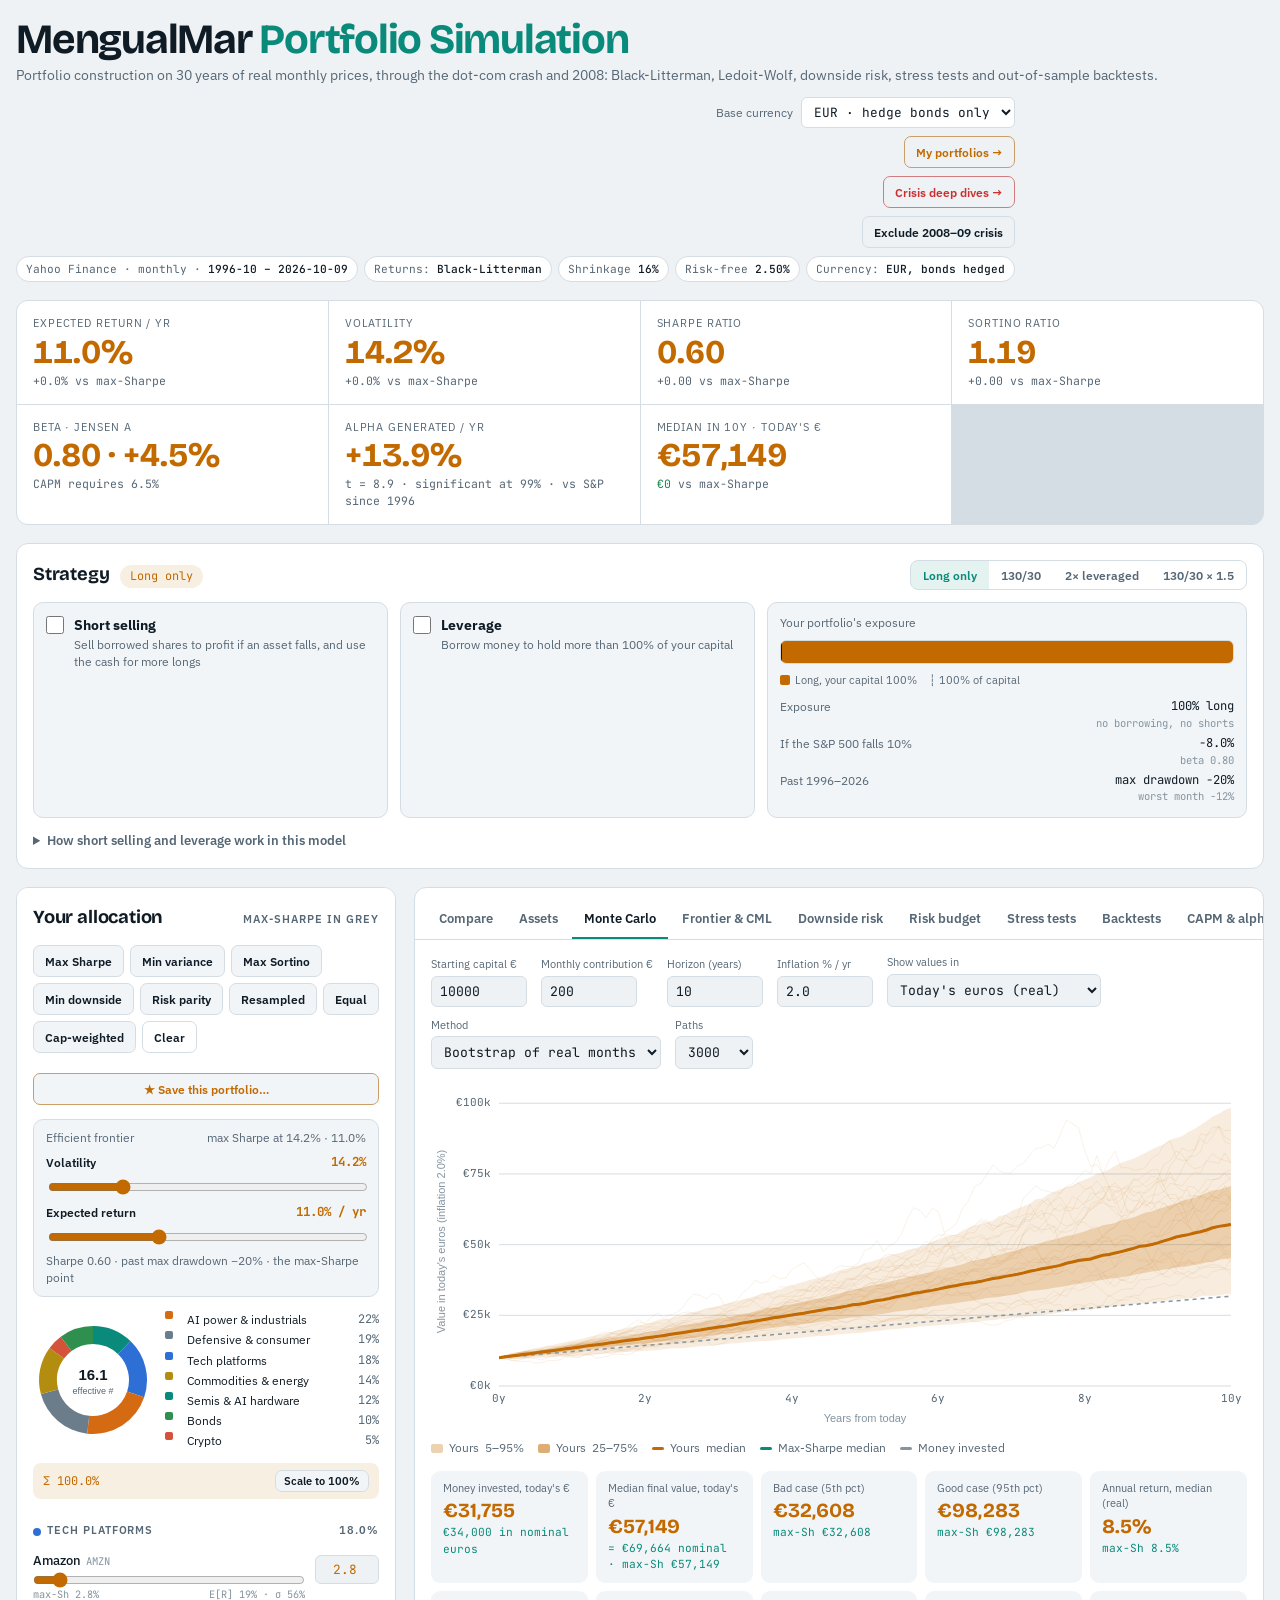
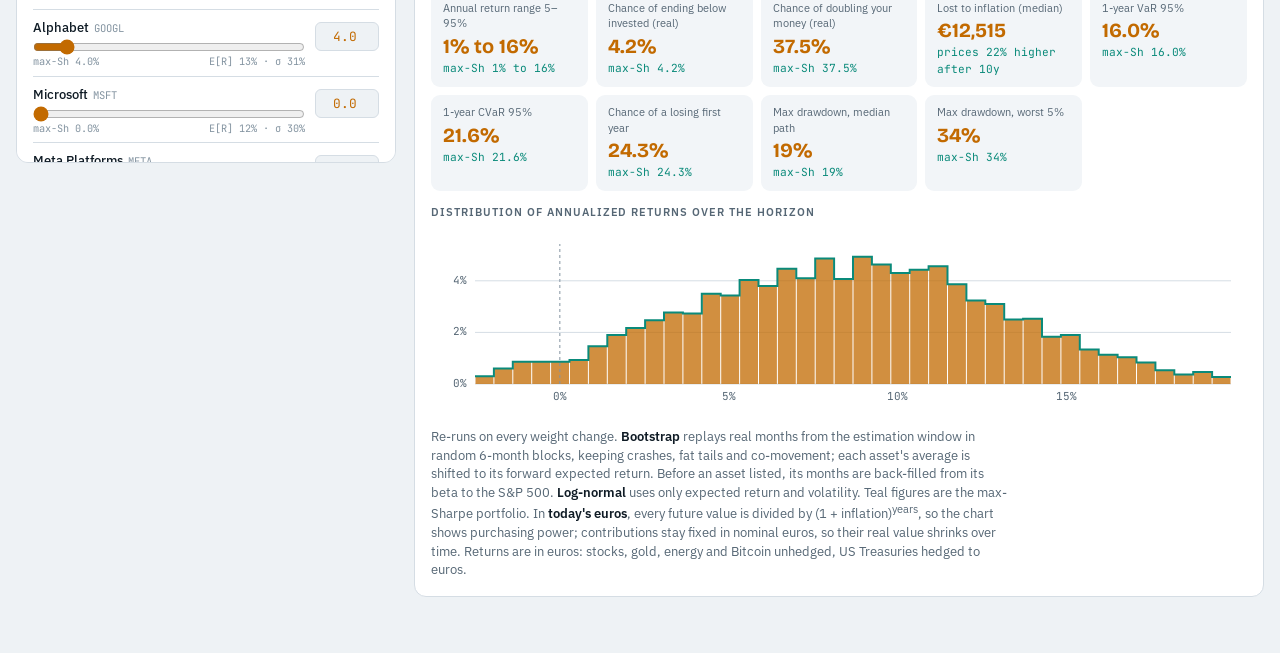
==== commit 3591d0fa: "Weekly data update (2026-10-31)" ====
--- a/index.html
+++ b/index.html
@@ -619,52 +619,52 @@
 </div>
 
 <script>const RAW=`1996-10|361
-NVDA|28|1546,-370,-1361,-651,1209,523,3975,-3156,1494,5650,3556,-2104,7268,3201,549,2805,1139,-560,3229,315,-2410,-3483,-1910,5756,-1344,4528,2831,277,834,-1278,471,-3514,5602,2748,2244,-173,-2241,-1304,-2153,-388,-4865,-3556,-876,-1525,3902,4395,-3281,-1034,2229,206,1126,8262,-1246,-1667,-482,-1211,1071,2008,928,-409,0,1865,-2227,1428,-1271,-2467,-1920,1653,-34,3221,2316,-272,2648,-1804,-770,2357,-140,127,1338,1173,-213,775,113,2298,483,2149,206,-2136,-735,399,3148,165,1784,608,5,-1718,114,-716,1428,532,1926,1077,1180,625,-237,-1085,786,-2772,-1301,-748,384,2019,-2421,-3889,1049,-1527,-1821,-1473,803,-149,415,1908,1643,-915,825,1453,1230,351,-2043,920,4303,-1761,526,741,-971,-1636,-2230,-999,152,2519,291,1323,1315,5532,-527,-1853,834,20,-2046,-1324,-376,-601,1831,561,-1132,657,257,165,-1558,-438,1118,-203,362,-492,-1019,56,242,0,390,134,733,562,-297,285,266,549,-238,326,269,-200,1760,-256,313,334,-242,-561,1163,-514,591,777,-439,-424,1534,-512,607,15,-913,-80,1316,965,1509,1223,391,-1113,746,1362,-28,3184,62,2146,762,1171,385,2976,1577,229,-694,734,-425,3854,15,1242,436,551,1568,-288,-359,2703,-148,-430,-289,1220,-606,336,1469,12,-2498,-2241,-1831,768,742,1640,80,-2507,2124,273,-62,392,1548,790,856,48,1430,-240,1088,2147,706,1176,2600,120,-736,692,-256,-50,558,-264,1245,823,2316,-252,1482,-746,2342,2781,-998,-1675,-41,1192,-3203,67,-1880,1982,-1690,-1955,1119,2542,-1364,3369,1883,1967,-10,3634,1182,1047,562,-1186,-625,1469,589,2424,2858,1422,-438,2689,1269,-528,201,174,932,414,-286,-1059,404,-1323,50,2406,1693,1258,-207,713,853,-1259,537,248,-729,-157,1443,580,-512,33,998,356,39
-AMZN|8|278,5541,-239,8552,1717,-1885,2172,-207,3051,1108,727,-395,12638,1115,-2446,3328,1327,5185,6732,920,957,3439,-7,-3098,537,-2003,2430,2854,-1165,2044,-1051,-1519,668,-272,-1763,-1246,-2484,-1704,3776,-738,-472,-3259,-3696,1124,-4116,42,5425,577,-1522,-1173,-2842,-3322,1692,6218,-442,3115,-63,142,1671,923,-1086,-1108,339,663,2153,2061,-1910,1567,73,1826,1022,2510,120,1465,1124,456,1239,-85,-250,-422,-1466,63,74,1124,1216,-2846,-200,713,-1647,1626,1162,-242,-1860,-259,-557,973,-681,3645,-543,609,-1201,2158,-270,-494,-1647,-243,-361,-170,1176,-3048,1465,418,1859,591,-218,-454,390,166,5413,1273,-106,1481,174,1657,-429,158,230,-1613,-1703,1059,1028,380,-1016,410,586,-996,-2133,-2540,2009,1470,1015,1335,964,-314,727,251,-533,1499,2726,1439,-102,-677,-559,1467,98,-849,-1291,790,589,2582,520,616,262,-576,215,395,870,45,397,882,-328,46,-126,-994,-998,1233,-759,1270,1451,-819,725,217,642,244,-843,823,-47,583,-46,84,-476,606,315,847,-672,1127,1644,813,131,-1006,95,-711,-958,277,391,-363,832,-490,-527,1086,-835,1424,723,-212,1335,177,113,2351,-434,-19,2227,622,167,-1315,-587,744,1111,958,-99,604,136,886,-567,-497,-9,982,262,491,434,753,-268,204,-73,-196,1497,647,-62,2406,424,-430,821,405,431,457,1324,-48,-2022,577,-1113,1443,-459,859,819,-786,668,-142,-485,-227,235,136,261,871,-622,350,2689,-128,1296,1471,905,-876,-358,434,281,-156,-353,4,1207,-705,674,-327,430,-535,266,399,-493,-1028,267,614,-2375,-328,-1165,2706,-606,-1086,-935,-576,-1299,2277,-863,961,209,1435,811,255,324,-789,470,977,400,215,1389,205,-298,82,953,-324,-454,439,4,1153,553,834,-1069,-1037,-307,1116,701,671,-218,-412,1123,-450,-103,367,-1224,-82,2727,211,-1193,1395,-435,-409,533
-GOOGL|95|2660,4710,-454,594,147,-390,-398,2188,2603,609,-217,-61,1065,1759,881,246,429,-1619,755,716,-1104,1278,-781,-209,617,1853,177,-502,891,-1038,194,289,563,498,-243,103,1010,2463,-198,-22,-1839,-1650,-652,3038,200,-1014,-1001,-221,-1355,-1028,-1848,501,1004,-16,298,1376,537,104,509,420,740,812,874,634,-1452,-59,765,-730,-762,-838,897,-718,1684,1672,-945,688,108,217,-434,-727,-277,-428,1922,-1039,-479,1507,114,776,-1019,657,372,-567,-397,-14,912,823,1013,-983,266,129,683,602,-87,383,566,105,84,-460,343,1766,281,577,538,294,-832,-411,687,228,-88,48,104,-349,-331,-335,130,467,-141,-107,-63,-97,2175,-147,-146,1551,345,199,-214,-580,637,-721,579,-605,1248,-19,180,73,-420,214,350,302,34,905,677,-582,170,103,193,609,30,166,1223,-662,-605,-179,799,265,868,37,-201,-965,175,-583,774,6,447,188,-771,-214,1250,-227,257,308,360,271,697,-653,-1324,1590,645,-108,493,952,-1006,1027,856,-10,426,1065,201,1411,14,360,1035,740,-762,1075,-415,208,-659,-18,297,-1795,-30,-422,675,-696,-1162,-119,686,-1263,1203,-888,1518,348,1447,-258,1088,260,-390,-518,681,540,29,-117,901,785,597,572,-582,-476,165,317,-126,1217,778,-1654,-908,269,815,274,889,1095,1428,1567,1387,-218,799,-776,-770,3382,-116,-598,-35,-471,146,220
-MSFT|0|408,1430,534,2345,-441,-596,3252,206,192,1187,-650,9,-175,885,-866,1543,1362,560,70,-589,2778,144,-1273,1472,-380,1523,1368,2618,-1421,1940,-927,-77,1177,-485,787,-216,221,-164,2823,-1617,-868,1888,-3435,-1030,2787,-1273,0,-1361,1420,-1670,-2440,4078,-338,-731,2389,211,552,-933,-1381,-1031,1364,1042,318,-383,-843,338,-1335,-258,744,-1229,229,-1088,2225,787,-1037,-820,19,215,562,-375,419,300,42,483,-544,-164,646,102,-405,-603,481,38,888,-25,-389,128,116,683,-34,-165,-397,-393,468,230,-372,310,723,-603,-12,802,-553,765,-422,127,-1125,-585,287,326,721,642,497,261,170,335,-840,-107,743,284,-398,-163,-55,254,2495,-842,595,-843,-1624,434,49,-34,-286,-651,653,-220,-1634,-884,-386,-1204,-491,1375,1029,376,1379,-105,539,434,781,653,364,-755,221,216,427,-1514,-1081,1217,-858,435,890,-470,1049,-64,-358,-448,209,-288,396,538,-231,-643,699,-322,149,1375,819,164,-74,-824,480,-366,527,-344,-410,-596,34,277,211,291,1569,618,-103,-782,564,-36,640,850,-189,115,200,700,-144,205,186,350,592,205,127,247,-284,-1302,931,-727,1963,-303,-578,578,-619,170,1893,394,208,-70,-698,855,-970,702,-345,1077,201,24,403,125,312,404,-44,294,395,260,-130,547,340,-37,1167,170,163,1107,-84,-267,247,615,-23,758,630,182,-661,427,-840,282,774,528,1073,-495,831,172,150,85,312,595,417,795,-457,-265,1363,254,1106,74,1028,-674,-374,601,390,429,41,146,696,-76,850,517,616,-661,1763,-13,173,-753,-372,319,-999,-181,-553,931,-667,-1093,-33,1022,-600,333,90,1559,658,711,370,-136,-222,-366,708,1229,-76,573,423,171,-746,682,767,-640,-11,315,-557,442,-46,-153,-416,-544,529,1668,805,726,-487,222,-3,-480,-171,-1103,-852,-575,1016,1065,-1715,2458,937,111,432
-META|188|507,-3019,-1681,1993,-254,3264,-493,1638,-1204,-613,856,-1232,218,4791,1220,2165,-4,-637,1625,1449,941,-1201,-76,589,630,797,299,564,-512,361,41,-270,403,412,-420,53,831,961,-487,53,1343,223,40,721,-471,672,305,105,-381,845,176,170,212,-960,-285,1327,401,480,577,81,-32,1210,161,-64,538,-160,-41,591,-459,-1039,764,1150,132,-1119,183,-641,-770,-737,-677,2716,-314,325,1602,-824,875,64,-441,-409,762,521,179,-163,-468,-1334,2273,996,88,1171,1558,-1068,46,527,-138,-543,-27,1433,1037,112,577,247,648,-1054,-466,28,366,-686,-3263,537,-984,-341,-1673,-133,241,-1672,-3134,2677,190,2379,1743,2115,1339,1015,841,1102,-713,146,35,859,820,1022,2576,-93,-1141,852,812,-583,979,991,-85,119,203,1771,-304,-1367,-475,1794,1408,479,-449,-52,-1171,-6,196,855,-954,-1166,695,337,-1086,-117,281,2680,-90
-AAPL|0|366,489,-1347,-2036,-226,1231,-685,-221,-1429,2281,2429,-29,-2147,422,-2606,3952,2901,1640,-45,-274,775,2070,-993,2224,-262,-1397,2818,61,-1548,323,2800,-421,511,2024,1717,-297,2655,2215,504,91,1048,1848,-865,-3229,2470,-298,1993,-5774,-2403,-1565,-985,4538,-1561,2093,1550,-2173,1654,-1918,-128,-1639,1322,2130,282,1288,-1222,908,253,-400,-2395,-1388,-334,-169,1083,-355,-755,21,453,-580,57,2623,618,1060,726,-836,1047,-865,220,557,603,1304,-466,884,1597,-61,665,1235,3523,2796,-395,1941,1667,-711,-1346,1026,-742,1587,994,1433,742,1776,600,504,-930,-842,1223,-1509,-418,1867,-16,1346,533,1305,-744,105,-131,981,742,2143,70,796,510,1082,2377,-407,870,-3166,-764,1478,2122,851,-1129,-507,666,-3296,-534,-1387,-790,560,-91,1770,1970,793,487,1472,295,1019,170,605,541,-886,654,1485,1110,-161,-208,227,-550,1672,607,338,367,520,409,-133,46,-66,-350,1633,-145,-91,615,-558,597,1271,1883,1053,-260,-107,109,458,939,28,-1076,-124,-907,-1441,-253,29,3,224,-1183,1412,838,-215,964,701,89,-1077,575,200,994,787,277,287,775,-171,720,1060,-719,614,1008,-314,58,453,-372,-329,-662,-218,834,-58,-1102,-752,-13,1272,-1399,718,-427,901,237,655,43,-216,480,477,1338,487,-1,678,-572,327,1070,-602,968,203,-152,-106,682,-581,-150,1351,-94,280,2004,-83,-305,-1812,-1167,552,448,970,564,-1242,1305,764,-165,730,1107,776,988,540,-1147,-698,1554,851,1474,1651,2166,-1025,-600,955,1146,-55,-797,73,762,-505,991,650,425,-680,587,1051,742,-157,-541,575,-971,-545,-814,1886,-312,-1210,1096,-330,-1223,1105,232,1186,290,461,943,128,-424,-887,-26,1138,136,-422,-185,-513,-67,1302,956,544,324,175,-304,517,552,-576,259,-815,-434,-536,215,117,1196,969,618,324,-251,-455,191,-393,692,1511,-727,676,266,510,109
-VRT|280|-492,-2663,2243,2021,652,693,1193,672,191,601,-16,777,403,-444,1350,934,999,271,46,-1448,660,-12,-261,-1646,-3758,753,-1050,-1229,-2520,3893,96,-1570,4722,-314,-137,410,1428,-1194,426,2936,2834,501,5144,-556,556,1118,1007,1728,2004,2082,1387,545,-1170,-909,550,1986,985,1675,-1094,300,-1867,-2410,1825,2641,1902,1339,-1240,1831,2784,-677,-986,1492,3691,-167,3109,-389,608,-2785,710,-671,61
-VST|241|-822,2958,458,-31,87,-828,-120,1368,-214,773,559,401,-278,-307,644,-282,992,970,735,-355,-448,416,569,-904,376,-251,970,370,44,469,-1354,-341,-521,1626,765,112,-185,-1289,-204,-1461,-1627,2243,461,-829,21,305,-122,-790,754,604,158,-1362,333,-458,-415,1566,323,-31,-967,1456,148,1537,-422,463,266,761,540,-1266,1313,-426,-1454,938,592,-387,-60,-464,1001,-58,46,1041,690,1197,626,-139,822,940,652,3293,2815,889,3064,-1300,-786,784,3909,542,2791,-1361,2188,-2045,-1198,1038,2387,2085,760,-932,371,-389,-501,-968,-185,981,-1343,500,151,-86,-658,-730,88,1672
-ETN|0|-38,1569,90,94,250,-157,602,714,948,394,-28,257,507,-226,-549,56,754,-91,-249,-277,-1343,-1550,-1025,704,798,157,348,-150,33,306,2823,-445,552,754,-51,-1193,-1282,353,-621,-164,556,409,769,-1315,-767,121,-150,-716,1045,370,722,2560,408,-372,746,688,-1036,476,-146,-1768,1052,709,690,-51,973,30,448,-398,-999,-403,196,-990,798,1094,295,-844,-18,-141,1733,282,-634,769,1125,-536,1366,274,485,757,127,-401,568,-129,1095,-15,-625,507,85,584,736,-604,306,-624,-1032,258,8,908,-172,-58,-743,887,529,-133,580,474,504,-362,253,-1499,438,353,520,700,-252,427,395,316,676,558,-79,449,-262,512,-652,-308,855,-1429,-237,-119,1025,1069,-1211,-1581,301,-2323,-1906,307,727,-1145,-1692,196,2018,-68,255,1754,391,489,682,655,-44,-374,1210,1123,183,-874,-645,1990,-1080,1872,769,921,530,635,326,9,-339,-290,-43,-680,-975,-1735,2625,96,-307,1263,726,-452,-331,-1074,-710,1062,290,570,71,1046,387,511,881,-49,26,834,-38,477,-760,872,311,298,476,-398,222,122,-330,213,474,-1138,278,-923,792,-10,19,-717,1255,-356,197,416,-573,-943,-581,-1009,899,504,-1052,-294,1227,1141,113,-171,-308,616,588,-125,-295,528,87,550,170,387,201,310,58,54,-755,701,421,-208,158,628,-389,-17,-611,300,-240,1128,-4,432,-1736,735,-1076,1105,462,188,281,-927,1180,-131,-93,301,561,619,240,-26,-397,-1362,748,177,304,646,1042,-7,172,1750,-80,-203,1061,679,336,216,202,666,701,-1132,1035,-121,664,-833,-261,-110,-444,-387,-910,1778,-742,-240,1253,948,-398,335,784,-157,-246,579,1433,210,1265,-742,-252,995,577,218,1744,853,178,490,-580,-279,104,799,4,1354,-1160,-164,-1015,-699,829,915,1149,777,-898,719,195,-910,-792,1033,697,-456,2106,-723,637,-256,-297,692,-1
-ANET|213|598,2681,534,-802,-662,-1992,388,965,191,-924,922,1692,334,-1146,-1818,543,1397,588,-2288,1418,-794,558,1001,-1216,1070,1180,678,-39,1187,207,-286,2659,1116,557,554,164,-33,1799,764,542,1662,106,1708,-220,-535,362,-491,236,-68,1691,-1108,-1336,353,-1165,194,3281,1024,-69,-2168,614,533,-1713,543,236,-2022,424,980,-1353,488,827,646,-1004,2368,-1398,-739,95,2958,734,585,-901,788,440,768,676,499,-285,-701,1922,2113,1587,-1352,-127,1324,-1684,-1150,-835,2442,279,-583,706,1526,-1289,385,1006,2102,-459,386,-257,-430,2588,-579,894,965,719,984,729,448,-1152,1602,1775,-112,197,861,68,502,894,425,-1925,-1673,618,531,1809,2044,1082,671,822,-1713,27,817,-581,-803,4067,-767,653,616,851,404,646
-MU|0|-1803,3250,-1208,1931,863,695,-1269,1986,-533,2125,-825,-2205,-2252,-744,427,3325,-398,-1243,688,-2414,531,3426,-3171,3379,2485,872,2239,5426,-2612,-1638,-2270,168,693,5216,2150,-1119,724,-596,1650,-2040,5437,3125,1057,40,2592,-745,0,-4356,-2446,-935,1270,2893,-2523,2136,927,-1736,960,219,-1045,-4993,2087,1933,1414,887,-474,233,-2796,-51,-1425,-361,-1149,-2829,2935,-119,-3839,-1571,-268,188,442,3318,380,2460,-191,-655,686,-927,354,1960,-664,1110,-1849,1035,186,-1163,-1493,452,125,-903,1146,-1571,1047,-1009,-609,1308,-701,1636,25,1167,-233,978,-666,1029,565,-509,1529,-242,-906,352,1084,69,-1695,104,-438,-723,-842,185,-505,619,287,-527,-354,-306,-532,-2084,-1286,-359,758,-2061,2931,453,-2565,-1950,-1222,-448,1630,-4183,-365,4091,-1344,2609,2020,369,0,2628,1534,1126,-1720,1075,4043,-1742,390,1446,-984,-278,-660,-1425,-1126,1161,1456,-1199,1032,3142,560,305,-131,-989,-2667,-147,-1981,-1472,1091,716,501,2083,1250,-526,-1864,-1138,805,-158,0,-370,-920,994,620,1924,1085,1909,-561,2399,2269,-761,249,2874,120,1934,308,593,499,-219,1040,946,1525,-728,671,509,-342,864,-261,-1640,478,-1154,369,-71,-3255,-175,-1135,-871,1055,-380,-1111,-2210,-363,-151,267,1833,818,-15,2001,782,-349,1381,1224,999,-278,2329,-426,1120,-296,-583,1369,2302,1266,-433,-300,632,1164,682,-1181,2525,-894,67,-51,-1388,-1660,223,-1771,2045,696,110,177,-2247,1834,1633,85,-535,1097,-8,1320,-128,-100,-1998,1386,4,753,-283,-909,319,720,2731,1730,411,1694,-363,-243,-224,100,-871,-500,-356,-265,2156,1101,-1168,801,-1235,-1233,829,-2514,1212,-862,-1137,821,656,-1311,2065,-411,436,688,597,-746,1333,-203,-273,-154,1383,1226,48,567,3023,-418,1066,522,-1643,-1237,776,-381,-171,-1397,841,262,-708,-1144,2276,3048,-1136,904,4059,3382,568,2074,4536,-60,-1804,5308,8776,1888,-2869,1649,1110,-339
-TSM|13|1139,-1733,3058,2079,-980,-507,-2316,-1060,889,-1616,1529,2194,42,-542,4097,-250,2115,159,911,2983,-864,1459,194,1737,343,2565,1528,1530,-470,-822,-1360,920,-2123,1523,-4161,1101,-2590,260,3994,-2200,356,2431,-1807,708,731,-2037,-2689,3604,2339,778,-116,-424,2769,-1470,-633,-1375,-2985,-1042,-2228,2315,1829,-2378,-496,582,-353,2237,2115,-59,714,1780,-806,212,-172,-580,918,-707,48,-872,651,-560,-1432,604,-543,602,528,652,306,423,-702,153,697,769,-581,-419,-12,-170,1856,344,898,-991,339,417,-964,435,-556,738,312,104,1082,167,-18,174,-315,-195,351,646,-881,-227,202,524,-685,40,-713,530,544,944,187,-472,-826,221,-350,-1185,-1344,1049,-456,0,1870,1810,350,-1399,1726,220,243,-1296,891,1011,-1119,-404,759,95,-793,10,864,-693,787,759,-147,1665,423,-597,-90,1084,119,-379,-198,-316,-451,1041,238,-8,906,313,523,196,-1187,168,368,523,762,51,862,-64,338,287,-581,1099,-220,-182,-473,-247,242,855,-369,-164,-298,680,1079,40,229,404,-439,470,-363,912,658,-464,147,801,-428,409,-65,-349,-264,-1009,438,583,364,-4,-176,537,1125,-996,479,1009,591,346,644,167,-453,-317,751,181,435,70,692,209,286,281,157,1273,-645,13,1427,-433,95,-1213,65,-207,1272,580,128,-1372,-134,-181,192,380,489,698,-1248,546,883,0,982,1108,283,1020,-716,-19,-1039,1117,-527,1364,3896,46,282,345,1568,1286,1145,364,-573,-130,53,278,-293,203,-580,184,303,312,193,-1274,-210,-1087,255,-1377,823,-580,-1728,-1022,3482,-972,2449,-610,739,-937,1695,279,-175,-563,-665,-68,1274,738,862,1391,616,95,998,1544,-461,356,152,971,-309,729,599,-1375,-769,42,1598,1759,668,-445,2135,757,-297,453,878,1332,-952,1719,565,1440,-1535,274,1014,-63
-XIAOMI|262|-456,-749,-2158,1758,-963,-2395,2145,-486,570,-2034,482,-959,-602,324,115,72,2105,715,861,-1641,-225,1784,682,1543,5856,-1297,756,2047,2469,-1166,-1339,152,-432,1893,-771,-619,-160,-1458,11,-996,-195,-1329,-1066,-515,-1270,-51,1239,-957,-632,-2250,-166,1771,598,1777,-832,196,-860,-632,361,1517,2,3,1377,1165,-20,-2110,716,1303,1595,103,-562,214,1601,1575,1870,380,2515,970,3617,-513,178,93,1754,-1134,10,236,-1986,-524,-439,-978,-186,-914,-864,-337,-2286,3295,-399,-869,284
-AMAT|0|-430,4421,-574,3739,253,-840,1833,1891,852,2974,272,93,-2992,-112,-871,892,1219,-407,230,-1142,-781,1356,-2668,280,3738,1171,1016,4802,-1197,1090,-1307,256,3432,-262,-122,932,1561,849,3002,834,3329,304,802,-1799,853,-1628,1376,-3128,-1043,-2388,-556,3175,-1602,296,2552,-855,-166,-660,-604,-3400,1994,1651,91,885,-41,2484,-1037,-880,-1425,-2182,-1015,-1355,3013,1344,-2358,-814,844,-308,1622,643,180,2285,1115,-1618,2868,390,-743,-334,-203,38,-1435,930,-175,-1351,-636,378,-237,335,276,-702,975,-688,-849,1063,-146,1422,-69,-742,-354,1088,-94,619,-369,-442,251,-553,-373,-319,758,491,-192,385,244,-390,503,-135,491,-33,403,1092,-282,-309,-618,-272,-568,90,732,177,-436,648,-363,-927,380,-1557,-1467,-2540,574,-750,-113,1672,1358,-731,-222,2534,-407,152,-882,139,1324,-1263,98,1005,230,-572,-697,-183,-1156,1263,574,121,1303,1167,517,-493,45,-1166,-559,-530,-745,-848,1892,-1187,-65,1466,37,163,-369,-1311,1084,-489,816,-445,-510,213,662,1285,689,-168,764,546,-184,938,-743,1679,188,-256,220,-486,1332,770,-666,646,1169,-705,1076,-649,222,936,362,-835,1013,-994,-1228,222,-452,-968,-677,-870,1416,1256,-53,-546,749,1224,-335,1982,-184,968,1389,104,-355,1108,22,614,605,740,440,1323,-996,726,206,1545,833,-633,-313,491,758,-344,-1068,264,-904,528,-1113,-1016,-1493,1402,-1218,1936,-139,344,1112,-1176,1608,993,-230,392,874,708,542,-500,54,-2116,842,1353,760,642,-393,-349,-37,3967,463,1203,2248,1304,-67,427,309,-173,-325,-474,615,789,691,-1219,-271,-179,-1627,655,-2243,1649,-1101,-1291,776,2444,-1115,1449,442,575,-798,1824,843,488,99,-937,-441,1341,821,138,2292,229,-368,847,972,-1008,-686,243,-1013,-356,-691,1090,-1215,-819,385,430,1679,-164,-1046,2736,1385,843,188,2542,1565,-819,1542,1423,6065,-2978,-961,1156,-85
-SAMSUNG|40|-883,3392,-1081,85,2141,-2018,-661,-2657,-3093,639,-632,4024,-1478,478,1119,-475,-1089,-130,174,-2707,2406,2792,2403,853,1240,712,636,-499,-266,294,-202,-1171,1593,1454,-1801,-547,-642,-312,1061,671,1085,1867,510,-795,1648,-255,-219,1797,357,791,-485,-849,-500,-1363,984,155,-130,565,497,1076,923,-611,-830,733,-186,1526,-488,774,-605,914,1265,1845,-831,-835,532,-367,-330,15,622,378,-761,624,-354,-649,-186,-110,306,-643,644,891,-571,-10,-325,76,-189,615,-582,610,1227,184,-1707,-661,-1502,-570,-768,-1975,913,-84,-1217,3301,1201,-363,414,2743,429,1228,-1182,110,1210,-146,-512,1265,596,-1522,-180,809,-792,800,-275,769,1822,443,-629,341,-159,11,-736,337,-1267,171,2286,42,449,739,905,515,892,-1642,507,683,-556,1285,-211,814,1342,-901,678,-165,-165,-101,-1228,-387,956,87,895,209,-701,-887,644,-24,360,846,-776,57,-715,-764,491,15,398,233,-79,597,119,-1049,-388,-1074,-863,269,2303,-483,-204,-1118,-31,2123,-534,-103,1481,962,684,14,-147,460,147,1296,45,917,653,123,460,338,-384,1100,740,-412,257,-264,-629,729,690,-500,-1107,-51,487,-286,-1101,53,-661,2004,-281,-205,66,-961,1462,-557,-511,1278,613,-171,1408,-154,-494,-1289,574,-21,762,1048,-595,953,55,2053,2655,-157,8,-168,245,-178,-88,-443,-354,-472,-476,75,1039,-777,-108,-373,-722,220,-1920,763,-618,-1545,1253,1232,-596,1368,-780,801,-78,1046,137,53,-782,58,-191,1386,791,-970,45,1177,-795,-523,1100,271,-833,-1503,-858,-984,-572,25,342,527,-141,486,850,1692,-199,1984,2591,-920,2224,3277,3653,-2689,3443,4199,303,-1471,218,530,-166
-CAT|0|-847,1530,-490,369,81,256,1143,969,999,477,368,-710,-459,-646,117,-49,1367,92,386,-351,-370,-780,-1340,595,162,1001,-695,-523,519,82,4082,-1476,934,-176,-341,-320,152,-1616,148,-926,-1738,1248,81,-301,-1144,152,794,-1568,1438,1212,2035,-582,-592,668,1391,789,-759,1081,-926,-1040,57,604,1019,-306,1040,241,-332,-430,-635,-794,-237,-1471,1075,2215,-838,-309,687,468,763,-86,673,2195,646,-416,695,378,917,-547,-305,438,-124,-306,543,-701,-107,1066,62,1367,651,-822,668,-380,-326,688,128,1366,293,587,-1008,987,-2,1800,763,-174,581,-368,210,-443,-638,-83,-733,217,-113,499,56,404,881,821,-36,106,-385,351,-442,-363,92,-161,189,824,506,93,-1067,-526,174,-1574,-3526,730,898,-3019,-2023,1361,2889,-34,-682,3503,284,1329,804,605,-240,-771,921,1017,901,-1077,-114,1689,-658,2075,45,763,1071,406,610,818,408,-833,62,-681,-789,-1886,2863,362,-744,2098,466,-673,-311,-1474,-309,-19,133,83,-83,51,573,980,-612,-585,-202,133,-386,121,-45,104,65,149,734,409,326,247,669,-301,630,-670,826,-921,318,-80,-902,-1191,366,-346,946,-180,-59,-644,-279,-1450,1292,-47,-646,-727,877,1306,253,-670,455,1022,-98,832,-515,1450,-295,400,105,-403,1116,310,193,680,311,615,954,394,1164,378,-501,-469,-156,523,-1069,664,-344,982,-1993,1183,-634,547,314,-135,352,-1407,1376,-265,-962,614,995,503,204,-1043,-541,-660,121,322,530,583,710,481,594,1053,486,98,1807,741,-118,569,-973,-449,199,-896,686,-523,693,-203,-694,1879,-506,252,-1718,1168,-683,-1117,3281,922,133,582,-505,-447,-387,-596,1959,830,602,-289,-1677,1091,1793,204,1121,972,-836,118,-160,436,286,983,-347,795,-1067,277,-740,-411,-577,1253,1154,1324,-433,1387,2133,-26,-50,1502,1300,-463,2588,-160,2158,-2334,-213,167,-127
-GE|0|630,749,-443,466,-59,-304,1183,879,766,831,-1079,923,-505,1431,-26,563,32,1128,-116,-212,900,-126,-1056,-19,999,328,1326,283,-435,1067,-475,-350,1112,-324,304,587,1429,-396,1923,-1341,-121,1792,104,40,71,-222,1342,-116,-519,-958,-297,-408,113,-965,1594,97,0,-1094,-598,-863,-212,573,457,-731,411,-286,-1563,-131,-612,1085,-637,-1768,243,741,-953,-497,477,602,1550,-255,58,-83,397,143,-268,-118,877,856,-271,-614,-188,391,474,263,-138,301,161,364,384,-101,-196,245,39,77,-442,-44,-258,84,71,534,-117,-656,111,582,-54,-96,-308,-81,418,439,-54,48,625,-312,-240,129,425,196,260,125,29,723,-58,-697,-236,-462,-542,1167,-1165,-605,-1215,599,-68,-803,-2349,-1200,-385,-2512,-2778,1882,2510,656,-1234,1433,374,1883,-1315,1234,-495,628,50,1333,362,-1330,-1124,1179,-1018,1305,-141,-119,1645,1011,458,-416,199,-395,-319,-503,-893,-580,980,-480,1367,447,272,535,-245,-249,1040,-42,-19,1049,-727,34,24,615,507,-43,-360,462,25,508,-505,404,942,199,599,-1035,223,165,386,-37,-110,-430,330,-55,73,264,-371,-546,979,-454,915,70,-174,-177,-490,252,1467,353,482,-658,94,909,-327,-169,493,-108,32,-445,-175,570,351,-602,117,-3,-272,-556,-52,-518,-414,-52,-1663,-928,-393,-734,-1201,-447,439,6,-248,14,-507,-1191,-1053,-2576,110,3420,634,-374,181,-719,1134,-47,-2104,848,1162,1292,-88,1156,-1261,-2694,-1436,-338,409,-1113,446,-156,1911,3717,620,-111,1741,478,-8,716,-419,-379,175,-217,177,-941,-47,2,110,-411,-1854,502,-1857,1607,-64,-1559,2569,1048,-246,2305,525,1296,353,259,820,407,19,-334,-173,1212,485,376,1847,1189,1572,205,-374,725,260,816,-891,604,-829,2205,168,-312,70,2201,467,547,152,944,270,-340,333,-40,1156,-1697,217,1167,1543,-354,-676,-697,-116
-AIR|60|1052,305,157,-796,1292,1072,709,1170,-548,243,-1499,-2055,391,1517,-1868,78,-1648,-1350,2377,2418,1023,2951,-65,-245,3175,743,879,-844,643,-681,1717,41,1209,-115,-501,121,756,586,-401,565,302,-510,-515,703,741,552,29,545,-254,689,193,382,-645,1505,-643,-777,-1952,29,463,-445,-568,847,1698,-392,356,-939,432,-243,373,-638,-271,318,1062,-494,-111,-2064,467,-1040,599,-631,-1881,15,1842,-2493,-279,-368,592,477,-1586,-2137,2554,1102,148,1828,870,816,-1601,-521,1292,-244,515,-272,-733,798,292,1453,-712,1275,547,-1428,291,2471,15,78,630,621,292,385,-842,-1055,450,19,492,698,868,1242,-366,-1517,762,179,583,-1683,1200,-519,1552,2085,898,-69,380,1080,-746,1160,-347,1076,794,335,814,-763,378,-282,-417,603,-664,-1334,601,222,-521,219,-1789,650,1625,479,659,-151,-287,973,-871,-919,1847,332,-686,-697,373,229,-600,228,-852,300,-85,381,-190,742,400,216,866,367,802,152,7,162,59,1310,760,161,-391,1520,446,-376,346,-344,309,600,-70,204,-1193,-324,-1022,1935,1260,241,459,-620,1074,51,-337,-562,1021,261,-34,79,-1947,-4503,-319,-48,1334,270,1222,-1155,17,4380,475,-805,1488,-225,605,817,-121,684,-54,-240,-412,-1279,1413,-115,259,-507,-786,497,-1709,1056,-791,-1174,2456,407,536,499,544,193,622,-699,1071,215,-62,-841,-70,1132,408,376,302,1146,-873,232,-1876,1027,135,-474,403,230,294,848,-83,196,-284,1013,1344,-354,406,1062,632,-371,-182,-128,-524,-1496,1278,232,583,487,-162,-562,-280
-AVGO|155|-621,-1213,573,1532,-498,443,1328,-24,68,199,332,-740,1171,964,579,910,106,1839,-827,759,99,1276,-1150,-155,-73,305,-1140,-314,1760,1081,398,-1152,-400,894,279,-89,-421,-528,627,-938,1302,-433,553,-1102,1805,-35,-187,499,1253,545,-154,1877,333,1292,484,-141,1129,240,-373,1832,637,-86,829,809,228,2405,-21,-795,2669,-997,-586,66,-45,-150,594,1161,-788,19,1571,-566,591,99,423,891,-192,-130,12,428,1286,573,428,84,846,-227,584,219,-339,881,532,-696,-345,-63,-299,-264,987,-245,-860,-124,1349,-942,623,823,549,265,1018,588,-2097,1549,74,-253,-143,608,798,95,-344,-1066,-1155,1456,723,947,36,960,590,-403,1486,996,289,430,-55,-161,354,175,180,243,-175,964,414,2095,-1195,27,792,-1196,464,-1556,1022,-679,-1029,588,1721,232,463,159,873,-234,2896,793,360,270,-951,130,1003,2113,571,1021,235,-190,217,2123,8,133,629,-158,-453,4342,-456,-987,-1579,1496,2577,1414,655,126,1113,1204,902,-1395,-428,-355,-294,3487,703,-1531,305,-487,-500,295
-CRWD|273|3043,-875,-2826,-1441,1621,-1402,2250,-237,-664,2152,2978,1421,1287,1107,922,-982,2377,3819,188,9,-1550,1425,654,1313,92,1080,-1253,1466,-2295,-571,-1178,807,1633,-1247,-1951,536,892,-54,-975,-219,-2702,-1051,58,1397,1373,-1254,3339,-828,1007,85,267,561,3407,773,1456,1082,-110,-875,722,2216,-3947,1954,115,585,1654,-110,1634,-211,-952,2164,991,805,-1075,-679,1574,1073,-623,-793,-584,-1573,495,1417,6399,440,4,2103,1461,389
-JPM|0|776,1020,-542,415,824,-624,-122,258,271,1775,-209,613,-166,-579,69,-155,1574,872,328,-189,1108,65,-3058,-1786,3291,1166,1192,891,349,220,190,-1227,1952,-1049,860,-993,1640,-1146,57,445,-132,950,-1684,355,-749,890,1217,-1734,-81,-1896,2322,2191,-1515,-377,774,244,-952,-190,-901,-1332,456,667,-363,-544,-1410,2188,-59,242,-565,-2561,577,-2807,1118,2130,-465,-135,-283,454,2555,1196,402,358,-237,32,559,-139,376,687,548,227,-964,-202,524,-286,603,38,-202,-246,361,-347,-209,-534,360,73,-120,46,-356,12,901,445,376,101,350,122,987,-604,-150,951,9,285,175,-245,436,619,-302,-204,845,-52,-652,-846,116,292,341,-294,-432,954,-1424,566,1185,-976,-2021,1975,-527,2133,-1099,-2325,-41,-1811,-1043,1632,2437,1182,-756,1348,1244,83,-456,172,-193,-644,778,662,-474,-705,-750,1018,-973,468,-100,-61,1342,606,389,-126,-48,-524,-532,-59,-714,-1981,1642,-1090,736,1299,520,1718,-591,-2287,778,160,317,899,372,-144,704,774,397,-298,391,1139,-330,634,-933,230,44,1102,220,-472,264,685,-721,-73,369,79,309,133,107,-53,402,-1254,1269,-114,512,398,301,180,-646,-488,614,378,-97,-928,-538,519,751,328,-480,375,552,-135,477,1575,763,-138,708,-307,-39,-557,1126,99,-99,508,596,389,232,873,-15,-479,-58,-163,-263,1092,-32,-152,-271,199,-1220,688,83,-300,1552,-869,551,449,-529,713,699,548,580,-444,-1228,-2246,747,162,-334,374,367,-391,278,2024,780,199,1438,344,163,678,-530,-186,538,234,441,-651,-30,-559,-458,-386,-1179,1078,-1484,335,-141,-812,2154,977,-295,514,242,-910,692,-183,717,935,-736,-90,-340,1224,898,314,671,765,-372,568,-18,579,564,-620,589,1253,-401,1209,-99,-731,34,792,981,268,175,465,-89,63,292,-464,-183,-204,703,-444,936,796,120,-708,116
-GS|32|635,-1099,-680,199,1662,581,2537,-259,95,1378,-1129,-2111,2884,425,3122,-1192,-1239,-1772,3021,649,-1934,-725,718,439,-978,-294,-368,-1092,971,1387,421,-609,-694,1150,-1261,-419,-278,-10,567,-1458,861,1015,-1351,17,198,-197,1166,738,276,435,155,-519,1224,232,276,108,635,-144,-705,-294,27,-607,166,400,580,649,-69,391,88,109,-268,-870,464,560,344,935,415,205,-97,1081,3,1109,233,-583,-34,179,-268,1380,1240,264,234,660,-491,242,597,559,-610,-1295,-655,2314,1456,-858,-511,-704,-1499,-250,1592,-782,-86,543,-1091,-2194,-2751,-1461,684,-434,1344,1640,2120,1280,199,1076,154,1142,-769,-9,-48,-1192,537,913,-1490,-40,-900,1489,-898,559,1145,-288,770,-270,31,-316,-479,-657,-543,141,-1363,-1865,1586,-1216,-566,2327,360,802,-741,-1649,17,526,524,753,766,-335,829,1591,163,-174,-73,1131,-668,845,-695,400,167,537,492,-741,176,-156,-246,33,477,324,393,249,350,-51,288,-1105,1043,-96,450,530,126,-178,-771,-787,791,169,-515,-1036,-704,498,454,-242,-683,689,712,-483,1052,2341,919,-423,845,-739,-258,-529,504,155,-37,601,223,245,288,515,-158,-421,-537,-489,-235,764,49,-571,50,-1505,-1240,1853,-26,-239,726,-1098,1212,759,-679,163,297,432,388,340,-1504,-2300,1865,780,58,17,412,-190,-594,2197,1499,283,1782,276,656,712,202,-123,1084,-858,934,-783,94,-729,-378,-271,-746,765,-913,1224,54,-1191,1756,1282,-1108,653,-387,-631,499,-497,-42,1033,-715,-126,-617,1342,1295,-46,203,736,216,763,-92,1254,83,-297,458,1753,-544,1184,-235,-1221,23,1021,1787,224,354,686,-88,465,694,642,-811,-106,919,1102,-95,69,74,-1181,-56
-LMT|0|-55,156,97,55,-380,-466,655,506,1061,272,-216,283,-1084,314,90,565,1213,-325,-100,115,-568,-584,-1178,1513,1048,-646,-1831,-1681,691,77,1407,-560,-788,-654,691,-1166,-3881,48,1006,-1543,-574,1794,2171,-30,51,1335,129,1605,887,-457,-44,215,802,-455,-137,922,-324,694,88,976,1147,-453,47,1350,670,207,924,-118,1201,-776,-106,213,-1047,-965,1063,-1160,-1023,400,526,-702,248,1003,-189,-992,46,-43,1189,-541,-437,-138,451,433,513,175,191,372,-124,1090,-869,407,287,311,-18,687,-3,-381,14,-193,-79,57,500,632,815,310,102,-409,-103,1107,404,419,101,446,179,556,42,-25,-91,240,-405,462,102,943,143,95,-489,253,-399,-378,679,361,-985,575,1201,-581,-2245,-862,904,-243,-2245,938,1376,724,-356,-730,106,413,-1190,1318,-243,-110,520,702,201,-510,-678,87,-668,253,1,-351,275,1386,39,157,-143,-75,394,-647,-103,-209,449,430,352,176,861,164,76,-744,517,251,322,246,31,84,-108,-587,265,968,266,796,249,1075,287,419,454,724,493,151,844,58,55,53,-178,388,500,505,426,133,53,-218,698,145,-806,165,-122,1140,-214,305,604,43,-92,-283,304,265,491,236,505,184,-321,-134,278,840,-577,56,680,38,69,501,-125,523,516,160,-69,421,60,1053,-12,-412,-506,-135,-608,1038,-113,797,-1506,299,-1284,1064,758,-299,1105,222,738,-38,667,155,-343,445,-42,995,-1306,-836,1478,45,-606,385,361,-179,-865,498,-275,-934,341,1188,299,111,-101,-177,-249,-409,-370,113,663,949,1225,175,-210,249,-231,-376,220,-805,2599,32,27,-478,302,-32,-175,-376,369,-304,111,-879,1117,-81,122,-526,46,622,221,116,-2,1602,483,347,-659,-305,-764,-473,-272,-8,695,97,-333,-910,823,1036,-147,-692,644,3113,376,-767,-1430,241,-333,1438,-369,-870,7
-NOC|0|61,345,-44,-527,-749,489,1040,180,377,3113,203,368,-998,346,210,662,1337,-2220,-163,181,-381,-2143,-2130,1518,924,237,-1000,-2206,1006,-394,684,622,-184,877,108,-1234,-1365,56,-133,-708,-899,1683,3384,868,-1350,724,1010,1680,-756,85,-155,441,841,-700,372,-120,-977,14,273,2316,-102,-568,739,1071,-375,564,673,85,304,-1144,1130,104,-1687,-564,7,-575,-471,-104,248,20,-164,690,397,-969,369,403,322,115,496,-266,83,439,417,-207,-137,326,-296,929,-351,-457,243,204,161,206,-84,38,162,-310,-130,746,475,337,359,653,-205,-286,-97,335,139,188,-246,128,116,478,128,382,-77,317,300,-227,408,-105,720,-532,-19,90,-48,-103,-544,311,-1134,73,277,-1208,-2255,-1177,999,683,-2159,1682,1078,-63,-408,-239,1046,600,-312,1016,193,134,898,703,346,-1013,-1001,774,-692,1201,428,-168,501,698,-309,409,144,342,623,-1275,-887,-448,1070,-28,247,-72,388,214,359,-627,857,377,188,-69,340,-207,132,-375,182,682,795,962,50,1118,90,324,1285,538,171,82,529,194,-152,62,-158,304,377,357,471,266,458,649,602,-287,-429,385,-35,907,-490,135,1313,-31,131,-199,431,295,422,311,496,-254,-169,89,704,902,-650,-151,787,-339,341,539,-58,250,383,570,271,402,17,1095,279,6,-776,162,-563,-234,-26,632,-1746,-33,-577,1252,567,-702,753,505,655,695,645,225,-595,18,-222,890,-1189,-799,929,180,-828,571,586,-792,-814,478,81,-594,225,1097,951,367,-67,-11,173,-205,-82,-193,1097,-444,2001,115,-175,690,226,7,16,-160,1673,-254,231,-1788,396,-51,-10,-518,466,-237,-225,164,710,119,-148,-457,361,383,133,-665,-329,1110,803,133,-361,-381,-375,383,-524,1138,-498,-36,363,1533,233,367,-425,-192,5,2140,497,-582,-1506,-273,-925,651,-6,-1042,-57
-NUE|0|-665,1478,-606,196,-745,-473,902,1830,-407,985,-866,-689,-83,-431,-317,-142,814,593,1010,-1408,-1044,-543,-1739,1337,1154,-690,282,1329,-906,-84,3319,-1491,-474,224,-399,257,892,-277,893,-924,-13,94,-1400,-901,-1481,1375,-261,-1697,1420,18,1466,431,676,-897,2660,97,-421,-205,148,-1794,403,1981,738,1292,-552,1405,-901,1406,-216,-1416,-1037,-2389,1119,1922,-1743,-337,423,-777,702,1662,296,96,424,-1036,1951,233,16,55,1170,-193,-338,1086,1689,898,-641,1706,-756,2527,-82,730,1100,-728,-1122,364,-1339,2155,186,517,146,1208,43,2624,216,2237,385,-326,427,-199,-809,251,1802,247,-767,1808,-569,800,-256,643,-1224,-1441,538,1358,429,-453,101,-233,1164,566,1146,-93,50,-2337,-825,-2390,256,-1192,3049,-1171,-1750,1441,660,791,198,9,16,634,-1523,642,1085,-1254,147,1048,-13,-501,-1030,225,-603,487,5,-126,1706,477,447,-329,204,-984,-174,-565,-723,-1134,1941,437,127,1243,-216,-50,-871,-880,705,343,-395,260,489,262,570,660,-209,327,-548,204,-185,799,-276,855,561,-137,527,-942,391,134,239,-216,-200,197,816,60,-41,-80,-784,-1101,774,187,280,-319,-609,16,-193,-1241,1265,-201,-187,-305,69,2120,524,-255,269,856,-956,272,-121,2731,-370,-240,771,-395,270,-527,27,-35,-444,238,319,-57,1123,532,-233,-600,87,417,-204,709,-662,213,-682,218,-1358,1820,-109,-299,-219,-1589,1563,-131,-993,475,577,466,57,-1562,-1293,-1182,1435,260,-103,130,837,-45,646,1244,-17,-839,2276,3488,248,2465,-605,843,1302,-1589,1336,-483,789,-1117,2980,1332,412,-1442,-2081,3006,-211,-1914,2280,1413,-1176,2823,-93,-743,-407,-1088,2457,495,1,-885,-547,1501,271,741,287,320,-1484,19,-605,307,-677,-68,-565,906,-2419,1004,704,-1206,-81,-839,1895,1044,396,-857,1080,629,262,896,-47,-407,3323,1097,-1068,1551,-297,-614,709
-TM|0|-732,1500,526,-1000,-48,-182,1436,-43,304,359,-1405,1591,-779,200,0,-196,-244,-349,-47,-476,375,-566,-1418,717,808,438,506,-129,-48,992,0,-568,1852,938,-1009,-61,1042,-136,4333,-1040,-681,2817,-391,-857,198,-919,310,-983,208,-1108,-1165,820,219,191,-430,523,-112,-589,-784,-1484,-511,549,-181,275,-174,1345,-571,98,-428,-949,432,256,-489,885,19,-981,-67,-483,73,530,864,-97,797,809,-257,267,1541,-342,411,834,-173,-117,1281,-198,-101,-297,158,-371,958,-449,-52,-375,-225,-138,-31,611,807,1359,48,425,813,-87,305,279,756,-832,-260,60,297,132,836,174,1188,-188,138,-330,-526,-54,424,-417,-410,208,-207,-174,-558,203,21,-578,60,54,-789,-846,411,-285,-1132,-1707,371,-295,-58,137,2506,125,-576,1145,120,-712,41,-44,716,-851,-282,842,-414,-616,-521,242,-340,638,-106,970,121,451,1353,-1318,-71,453,-104,-61,-1230,-427,-227,-120,33,1111,1256,585,-581,-598,467,-493,406,-56,-132,1111,833,227,758,128,1331,107,265,103,-91,696,109,-338,-250,-587,47,-28,-397,433,579,-140,-311,391,325,147,191,269,506,481,-62,-81,-300,-22,-1130,45,455,147,-111,-245,-1327,406,-435,168,-331,1161,809,-233,-34,248,-112,-124,-225,-229,-44,-55,-234,745,12,706,405,189,66,845,-241,-146,47,-230,66,235,-589,165,-587,378,-445,611,-173,-250,473,-487,545,408,122,434,302,120,24,-121,-583,-663,303,196,-30,-501,1097,151,-87,241,1496,-909,527,719,-339,1009,534,286,-312,319,-66,72,419,710,-781,-29,-513,-271,-733,546,-813,-1164,654,640,-752,771,-761,614,-308,-87,1809,466,231,559,-254,833,-337,890,2046,582,-968,-431,-577,-557,-194,-456,-311,-138,1405,-292,-394,-81,832,-34,-961,390,872,-179,686,-114,604,598,684,-1497,-654,-139,-1133,1221,399,-684,120
-PFE|0|458,869,-739,1145,-57,-819,1412,766,1602,8,-702,846,1809,271,249,964,851,1264,1417,-775,370,104,-1516,1371,148,449,1167,290,276,516,-1707,-683,187,-677,1170,-497,1063,-750,-1143,1156,-1100,1381,1521,584,787,-964,-33,413,-386,282,381,-185,-9,-900,574,-69,-662,292,-681,467,449,363,-799,457,-139,-298,-853,-448,116,-757,268,-1227,948,-37,-304,-20,-178,449,-132,133,1009,-231,-990,154,402,674,524,368,50,-437,203,-70,-300,-677,278,-634,-539,-350,-317,-1015,963,-8,343,340,-115,-392,-316,-200,-1294,-164,1000,1012,297,-485,165,-571,-80,1074,702,290,-603,407,-578,131,-384,120,475,501,-698,-806,693,-165,74,-227,-434,277,-328,-606,-392,-220,-976,687,405,-351,-396,-559,779,-1767,-1375,1064,-191,1499,-125,620,589,-90,290,771,11,258,-506,-228,-251,-795,-637,519,725,792,146,-546,742,405,671,556,325,328,-396,-655,-30,-685,894,525,782,-111,-24,719,110,-355,517,452,17,415,8,151,24,972,33,544,73,-555,286,521,-349,184,682,419,-347,-75,651,3,-262,-443,17,-245,240,61,129,491,0,32,1079,137,-247,326,-351,755,-995,-251,767,-232,-150,-555,-171,-10,1036,703,147,477,-488,-267,-638,237,106,-231,863,26,-85,-281,288,-128,329,525,-179,437,-11,226,-106,-226,316,-90,97,1006,487,614,-229,819,-558,-190,212,-203,-438,315,434,-1034,-761,107,679,136,171,-398,-1026,-233,1752,55,-1438,1883,-179,-288,-332,1498,-392,-141,-671,818,668,119,111,1031,762,-664,170,2392,990,-1009,-1091,1029,-522,897,-115,-291,-1045,-325,638,861,221,-1303,-813,57,-468,-118,-352,-59,-189,-625,-787,105,-551,-452,-192,448,-768,1355,-237,1069,-501,-24,-221,-595,122,161,-34,-412,-367,-193,319,-226,631,291,-326,626,-326,796,458,156,-491,-33,-802,568,1379,21,-84
-UNH|0|-937,1425,440,843,259,-484,221,1623,-801,951,-1460,281,-737,1250,-465,318,1828,677,862,-898,-49,-1124,-3613,-292,2282,489,-466,391,1035,661,660,394,740,-252,-34,-1990,605,61,223,-20,-357,1667,1182,1183,1509,-466,1555,445,1076,731,457,-805,503,9,1046,-1220,740,919,94,-224,-118,871,-96,505,-247,543,1491,341,81,-425,78,-125,427,-1045,251,522,-568,1065,52,410,476,366,-509,181,110,593,794,465,185,398,-460,615,-462,105,513,1151,-181,1443,627,98,254,466,-91,280,732,30,-153,914,299,342,381,-439,-201,-401,-1096,-1162,188,679,863,-530,-85,62,948,-276,-15,158,17,321,-663,-530,327,-317,149,1192,581,-1265,-858,-2599,-503,481,-2327,698,844,-1660,-655,-1147,2660,650,-3064,666,1237,1312,-609,1235,-23,-1055,360,1048,634,828,257,-351,-712,-409,-189,719,419,1111,266,129,-78,1366,374,646,892,-58,574,-378,-427,-259,405,163,427,219,763,604,-472,-68,529,-1268,630,245,107,-288,14,178,-319,745,475,451,501,1124,-152,19,-468,911,150,-402,691,650,-847,611,314,-86,695,-7,1017,380,288,510,695,444,-582,790,193,-49,-469,70,152,-430,482,-211,342,867,215,151,612,141,-499,338,95,1247,108,129,202,-46,663,17,628,344,370,-116,734,891,-338,741,-449,-506,1047,216,194,321,602,-57,-176,800,-1146,846,-1035,247,-574,375,136,205,-603,-669,1628,1075,545,-733,-642,-176,1728,423,-283,265,323,16,-213,1022,464,-488,-41,1240,718,329,-243,294,98,-580,1784,-353,1341,-589,70,748,-28,-231,376,559,-424,-245,992,-133,-291,-584,-466,-35,413,-99,-95,535,-588,621,622,325,-447,-280,-355,62,-222,241,324,1314,244,-58,-345,810,-1678,724,-1245,1074,-2144,-2662,406,-2001,2417,1214,-108,-345,78,-1308,221,-701,3691,265,991,-30,-603,-515,333
-JNJ|0|-383,847,-656,1605,-7,-807,1561,-149,730,-347,-844,174,-50,1011,463,162,1299,-260,-262,-309,714,441,-1039,1342,415,0,324,150,57,950,427,-472,582,-706,1259,-1013,1397,-69,-1011,-773,-1600,-244,1742,889,1380,-866,-85,215,-194,894,505,-1134,483,-1011,1030,86,303,832,-225,508,455,88,147,-270,623,666,-170,-359,-1482,67,360,-43,866,-262,-580,-21,-176,1036,-261,-316,-487,18,-382,-11,161,-154,478,340,138,-592,652,365,-3,-77,565,-304,366,379,515,201,183,236,220,-175,-312,-161,-37,-17,-107,-87,-265,-429,79,272,-104,339,-51,440,396,44,379,-167,16,118,-523,-426,658,-85,-260,-182,284,631,-79,459,-153,-534,-123,471,342,18,-360,644,351,-164,-1145,-370,212,-357,-1261,520,-48,630,296,721,5,73,-301,727,248,-240,98,351,-139,-851,129,-162,-91,864,289,-261,48,-335,370,-355,1090,329,-115,-260,245,-321,110,145,131,51,-39,136,-130,-318,822,247,-170,219,278,-67,52,544,380,712,453,-49,200,890,-689,33,682,293,-324,-341,487,663,311,86,312,-433,435,276,111,110,-340,-424,309,-186,-139,167,-268,283,-550,-68,823,94,147,167,148,283,359,126,764,323,-406,-101,-182,-337,351,-171,863,191,-86,456,315,32,38,-179,723,56,28,-110,-541,-134,-129,-473,144,922,231,259,132,560,-1215,312,336,231,100,-648,621,-651,-68,79,205,485,610,205,-909,-249,1442,-18,-546,365,595,-296,-791,626,877,365,-225,372,-99,466,-267,453,114,-672,85,-364,971,71,-387,769,182,13,-112,-168,-693,126,649,298,-76,-749,-554,114,561,-456,675,121,-279,-367,-475,509,134,138,233,-197,-860,226,-35,800,588,-229,-136,-225,-671,521,933,49,-574,15,-158,785,833,465,186,1025,1,981,990,-161,-597,-140,1271,94,422,-42,-125
-UL|0|-136,1285,175,-775,1530,97,417,200,618,156,-476,558,195,573,877,-842,1710,531,872,415,-158,-1018,-997,-291,2005,350,715,-974,-400,-510,-164,-156,419,478,-21,0,-322,-1944,200,-1490,-492,662,-273,935,-755,-370,528,304,619,2236,227,-1065,-75,-538,675,235,1090,-22,0,-1280,-314,1140,279,-170,265,-561,1532,319,-150,-436,434,0,711,-825,775,-786,-31,543,604,-626,-1116,269,-109,618,-125,432,666,388,883,-519,-450,231,343,-978,-290,-518,326,998,685,-312,134,309,-411,536,-153,43,411,387,-380,-214,219,511,-149,-111,402,-278,8,596,83,305,-217,1365,325,-182,-154,1184,413,39,473,-329,93,60,693,881,256,-1234,-404,712,-40,45,-1403,-363,-206,149,-1710,287,57,-477,-1204,-187,286,2443,-41,1210,400,466,401,27,807,-435,-264,-53,283,-929,-114,712,-632,957,-26,-274,1042,-604,340,309,638,106,-64,-101,631,-755,788,83,-30,-335,113,178,385,-708,680,616,100,178,214,370,96,509,-128,600,258,-226,-370,45,-522,104,520,68,175,-628,727,427,457,145,74,-460,285,-490,-398,570,-393,863,105,-544,581,77,-270,551,-1045,118,983,-359,62,266,-253,550,11,154,518,-231,0,201,-1133,-406,179,103,1644,392,405,914,-269,530,288,-41,-227,45,-202,206,-787,769,73,-34,0,313,56,-335,-361,335,-378,69,200,844,534,96,174,-298,590,-487,77,-103,-391,456,-909,-622,256,511,153,1021,-73,353,-709,744,-116,-333,-991,724,517,301,-244,-166,-236,-262,-119,-421,577,-446,-124,-934,150,557,-517,617,-587,-341,379,1169,-6,148,-140,399,694,-928,439,306,-417,-318,-414,168,163,44,148,248,331,648,45,1165,635,26,-623,-97,-524,120,-54,522,672,131,-420,-447,909,-621,153,154,102,453,870,-2275,352,-337,650,547,313,-635,252
-ITX|56|295,71,877,-614,1334,366,-123,-20,315,-403,943,57,168,-647,-40,447,1075,845,-296,92,137,-1969,297,1284,1179,195,-248,-1385,-376,775,-875,-385,1229,554,-600,658,-78,234,57,737,275,1499,62,-353,922,-334,-86,-408,-952,609,193,825,58,-68,1091,535,454,761,531,-247,614,512,377,371,259,606,612,491,301,692,-38,180,-623,280,-159,1458,1055,-585,-1227,-1898,493,662,-209,-966,-634,505,-5,-1045,-2004,-14,3063,-1227,-94,270,1022,655,658,1249,111,528,288,916,-225,178,-653,1158,-604,-829,303,1460,84,1848,521,-817,-178,181,-441,1098,1173,256,50,-45,-596,132,634,-854,-238,690,659,260,-612,-687,2488,-47,763,1222,281,814,206,34,-359,-190,91,-546,-126,770,-36,1606,803,-304,371,-928,-475,475,-24,-170,562,-455,-108,-415,184,413,-101,233,660,290,-152,467,-102,423,-221,101,1145,-326,-387,-569,-433,719,-323,546,-166,382,253,451,-464,-175,-73,-416,-186,1003,983,587,-542,261,-380,-137,96,-575,-112,279,-1479,273,114,83,868,-412,-747,-13,-538,911,-1716,940,797,-256,420,-1126,1255,10,267,36,189,-11,1313,-493,-737,-1589,-310,1005,-475,86,498,-43,-853,3475,-393,-718,1091,-9,1033,754,-846,-405,52,824,-105,-1289,269,-770,-1152,-1633,-174,1379,-650,742,-1083,-318,1138,1239,387,1648,-60,916,491,-315,1475,-42,73,-335,-582,2015,501,-122,323,1341,-734,279,531,-238,1167,955,-293,-279,-644,611,-139,-819,1032,67,-435,-755,296,1173,234,94,1828,-148,285,-1586,653,516,130,330,335,-903,-130
-ASML|0|-542,2257,1289,4680,-906,1278,600,3145,1196,3846,494,1618,-2582,-1468,800,296,3435,-100,-88,-1637,-2414,-129,-3856,-1099,6255,1103,773,5246,-1478,1356,-1333,1314,3456,232,391,624,829,2892,2150,808,422,-1278,738,-1109,2408,-992,-409,-1525,-1393,-2652,1040,2632,-2566,236,2482,-1407,-434,-800,-1119,-3834,2828,2107,-207,1114,739,2467,-1198,-1697,-1845,-2163,-1359,-3955,3893,2965,-2502,-419,-974,-913,3409,1407,-478,3521,2187,-1680,3377,724,654,-394,-519,38,-1506,1310,-284,-1707,-881,-54,1072,709,432,320,1150,-846,-1360,1125,-285,1239,-398,-231,285,1278,486,1255,-850,-150,378,-378,-59,-158,1085,553,-189,902,-108,345,-353,69,1010,-543,652,769,37,1075,232,-49,-996,-1502,-944,303,1595,564,-1856,-660,377,-2554,-34,-1265,1787,-847,-852,1755,2079,-213,459,2014,561,764,-889,1503,1000,-833,-134,1576,-774,-1347,-280,1718,-2317,2022,1154,-160,1750,957,378,206,-491,-659,-526,-354,-107,-207,2140,-572,572,287,595,1008,289,-1016,1225,1182,-127,-544,242,361,291,1662,-547,-421,1043,928,-266,1370,-321,1344,-411,-139,34,-968,178,838,-1195,552,861,95,208,281,87,602,203,-361,360,-618,675,491,-728,-476,-822,-334,547,-8,-426,346,-89,1029,-378,473,-77,1049,-280,284,-361,-236,879,820,24,913,27,11,-127,1536,398,953,558,-289,-97,1676,-373,162,-425,435,67,810,-418,-831,-833,-59,-918,1247,448,283,1234,-995,1057,716,-9,1159,545,375,936,-516,-141,-545,1080,1424,1169,-389,578,-131,-218,2165,1142,952,616,886,498,452,228,1099,865,-1056,910,-238,58,-1494,-158,21,-1559,292,-1742,2071,-1451,-1522,1374,2911,-1015,2094,-632,1020,-644,1385,25,-115,-759,-1088,172,1448,1070,1492,960,197,-991,1007,650,-824,-350,-781,-1910,209,94,667,-389,-655,113,1028,877,-1309,690,3036,961,7,93,3301,207,-894,918,1208,2336,-1801,411,682,-173
-SKHYNIX|88|-20,4042,-509,-476,1332,-2970,1792,48,2441,-1290,2109,1249,1878,-1453,-557,3035,387,4169,-1154,713,-1726,1564,6954,1100,-1185,-1284,1727,-254,-482,482,1268,339,-831,498,541,-1552,-30,414,-1,-995,1660,1318,-1207,-477,-1921,161,182,-62,-552,818,-534,1303,-2076,-1038,-1677,-996,-4876,-3793,1267,2202,-1299,5966,2530,-841,377,3435,2214,-419,-938,377,2782,-131,-771,3027,860,-1785,-255,-723,-747,1031,601,-140,582,2481,-477,1307,1091,-1174,-1587,-206,-2197,70,1410,-276,-561,2555,1259,-367,-419,-2100,934,-1082,-205,1093,986,-107,1001,-937,876,788,276,536,-263,-1213,647,809,738,1091,423,47,339,-691,1555,1100,1067,-733,95,-87,134,-197,-60,-73,-240,-245,478,692,-1805,-1623,-406,-758,-695,467,-282,-1360,694,214,-24,-276,1743,776,755,1197,-202,274,222,2394,-1033,978,518,666,1595,-15,401,2084,-85,-287,233,-447,383,781,319,977,-1197,105,-372,-1143,-904,394,-1079,2295,-580,406,437,-1940,946,829,-156,667,303,-283,2012,-321,-701,-698,147,-417,719,-197,-853,1297,-165,2481,2481,51,1490,-710,-115,-134,-117,-1331,-654,-507,111,916,1640,-937,294,-485,-866,-189,-1973,749,-617,-1729,12,1025,-689,2082,-564,112,-207,2295,609,1138,-507,-761,169,2047,548,-718,1537,1631,-684,853,2474,-1791,-761,278,134,-1548,375,1659,-444,-107,-443,1953,4471,-828,-111,2804,5807,-785,2524,3850,1836,-2814,6244,7921,1095,-2964,54,818,-461
-GOLD|47|-169,-318,196,70,-235,45,-334,237,49,200,-163,308,656,-441,-200,175,122,518,199,208,570,-398,-329,303,368,-182,-38,972,596,-491,-408,95,749,-508,231,613,258,-23,320,476,-325,-144,780,-943,181,-36,-41,496,202,234,532,-293,-361,310,-163,124,-392,430,-143,135,760,-64,582,505,993,-111,362,1203,-132,-467,315,-138,-453,129,689,-183,256,255,-111,205,-231,-194,237,111,1051,695,-165,665,1084,523,-600,-416,92,452,-144,-929,411,-1614,1257,773,554,145,-254,-333,1023,-522,238,5,584,372,1279,-720,-126,327,-44,588,305,236,-509,571,478,368,211,244,-638,600,160,894,-179,-243,842,1227,-1106,587,167,-1066,1140,-296,-132,-15,-634,235,84,494,467,-294,-47,-243,-51,-509,95,-756,-620,-1106,743,520,-478,-34,-551,-379,342,627,-314,49,-305,632,-363,38,-618,-305,-49,131,869,-591,-215,-17,56,-152,-662,371,-180,228,-675,-45,541,1093,-84,511,-614,897,198,-326,69,-294,-836,-191,542,318,-43,173,-12,-216,231,420,-337,-75,36,211,323,-208,63,-95,-120,-361,-224,-214,-66,212,34,494,289,-61,-160,-66,176,800,1,791,-339,256,-321,366,450,-64,-22,726,259,274,1079,-32,-417,-52,-541,701,-322,-626,-114,356,768,-715,253,-8,-322,148,-69,330,-168,612,127,-207,-326,-157,-259,-294,-289,-178,849,293,576,-537,792,86,-134,-222,229,-128,-476,737,253,128,-142,46,867,299,162,-13,537,209,509,430,-312,-141,679,182,945,542,-6,41,-61,499,1176,356,537,217,1227,872,-1105,-154,-154,-1168,86,993,-675,98
-COPX|163|-1373,-1157,2435,-402,2427,837,12,1958,-412,220,-51,490,-496,-124,162,-1226,-3206,2783,-439,-283,1651,140,-1009,-7,-2025,248,-153,392,1105,213,-8,417,69,-915,-395,-760,-312,-1553,46,437,540,199,-851,581,-544,734,-410,219,633,262,501,-515,-1165,-749,-386,-536,-1712,1836,-609,1785,-889,-563,-1834,-749,-1830,1887,-1653,-531,-1524,1908,1837,2183,-1559,620,1291,-891,587,453,2121,-537,2345,-506,-431,-464,-552,381,1983,533,-616,298,-449,1368,263,-310,-449,-19,-100,-604,25,-1187,366,-1254,217,-483,1191,649,18,-128,-1474,1426,-856,-1299,338,216,372,1239,-1393,-1081,-2417,2181,791,1391,1241,1200,-671,376,2530,1391,-217,2451,-384,1097,451,-953,188,-246,-737,912,-485,498,25,1402,995,-1133,-172,-2275,-98,-51,-371,39,2203,290,1398,-752,284,184,-1282,900,1238,-907,-387,-958,417,1141,-346,-199,1752,1013,234,-385,-570,-95,1143,-807,-258,-834,145,-187,211,-252,808,967,-417,1534,1954,394,460,1617,1761,1143,-2332,757,1214,-1268,209,1770,-820,107
-ENERGY|0|680,573,58,399,-887,116,33,858,223,706,196,639,-174,-615,42,-605,648,476,107,-432,-238,-987,-1799,1608,196,-581,-253,-684,-245,1906,1325,-195,389,183,179,-470,-238,-171,230,-310,-66,1650,90,1042,-424,-462,1221,136,-584,-221,1427,-406,227,-44,1087,-13,-995,-59,-313,-786,837,-316,497,-418,831,643,-317,115,-13,-1123,63,-735,-52,284,298,-295,79,45,69,960,111,-339,452,-97,178,151,1539,-175,507,107,20,29,449,239,-177,779,187,688,-218,186,1518,-296,-456,185,689,527,630,514,-916,125,114,1342,-799,414,661,-393,158,416,-346,-360,438,664,-82,-325,-236,583,458,702,369,-80,-83,850,464,-491,535,-1166,674,-317,1264,547,-3,-1375,-91,-1325,-1782,-177,-257,-523,-920,524,675,1637,-578,391,135,547,199,362,22,-633,129,443,139,-1180,-641,991,-504,1091,461,99,1021,602,633,89,223,-487,-228,-24,-953,-1194,1694,54,-93,306,559,-428,-123,-1163,593,243,382,197,-104,-177,129,559,-240,129,15,35,-327,525,-65,247,434,-47,278,-620,590,196,599,67,516,-420,247,-796,-463,-868,-120,-487,506,-404,914,-524,-379,-629,-570,-718,1081,-126,-897,-275,-73,905,915,-12,365,-344,198,300,-126,568,387,-498,-133,275,-450,-217,-3,271,-308,854,40,119,556,237,-722,-66,1024,137,58,206,-325,343,-1009,-377,-1017,1069,223,134,30,-797,613,-163,-774,491,-247,136,562,-952,-1520,-2659,1414,7,-123,-289,210,-1341,-647,3202,274,290,1571,181,157,371,319,-603,-122,1023,841,-742,354,1390,538,1058,-199,1410,-1663,630,266,-824,1885,263,-411,359,-374,-182,344,-919,516,688,256,214,-444,-3,55,-73,145,840,216,-236,-72,195,-150,-303,37,523,-912,543,26,618,-1068,105,497,229,419,-71,-19,328,-49,1304,745,1389,-356,-586,-525,1167,420,-90,529
-REP|40|47,1566,-673,427,-663,-348,432,-699,-1071,-69,-225,906,-103,353,504,-401,-723,183,196,-1651,301,-300,375,-1682,349,255,-319,-432,13,318,745,-930,-473,1154,494,1014,-244,287,112,857,266,-28,544,-264,593,26,1143,572,103,99,144,96,326,-201,-248,604,-134,1221,674,-16,673,-298,-422,-111,210,1074,554,987,-833,-101,-98,-600,299,179,508,-658,245,-58,227,373,1160,822,-389,-410,-275,623,-184,1061,788,-188,-576,-64,1067,-616,-373,-932,969,-38,1729,208,-475,-1261,-771,-401,-3607,264,897,-1145,-1392,1149,1105,1672,-18,767,686,952,-153,244,3,-1138,-448,431,-53,-1303,-12,1841,-324,1221,775,-1250,1420,1668,655,214,426,-476,219,-680,-886,-702,1369,-142,230,-878,-464,-404,-2387,-2172,1195,-10,1507,534,296,625,-190,1050,-457,-478,1547,-231,-533,1337,-312,711,844,-218,-157,-706,713,155,542,474,92,-543,-33,-440,-605,57,-1361,-583,922,-384,1048,-725,-519,-390,-1539,-1863,903,301,-1188,-648,74,902,1599,-153,22,7,658,114,312,-477,892,410,86,416,223,584,-613,952,259,723,174,-201,-93,628,-465,-112,773,-51,588,145,-329,387,-1011,-378,-383,888,-203,-37,-109,-485,76,209,-924,760,487,-396,234,-1166,-1930,-1763,-93,214,-12,-1110,175,-1531,-714,5470,838,-245,2781,-147,-362,1143,-617,-989,470,1421,-236,-1351,691,957,362,129,1384,690,-860,-1385,565,-1164,1774,1242,399,553,-293,-302,-447,-821,766,793,69,687,-1135,486,-282,320,677,467,-555,356,-319,-651,-341,-414,-580,27,-290,77,930,370,-757,964,873,795,793,791,359,118,84,860,1425,2626,-588,-365,-238,2397,418,726,-269
-BTC|216|-1257,1174,-1530,-3208,1692,-395,-331,-252,1428,820,-1918,261,3309,2010,1411,-1435,1869,-479,758,1853,2671,-723,-788,595,1496,638,2924,69,2160,-917,2576,6963,850,1590,6358,-775,4909,5821,3833,-2780,173,-3293,3251,-1890,-1455,2149,-955,-585,-465,-3641,-683,-761,1148,650,3033,6025,2615,-676,-451,-1388,1092,-1772,-497,2998,-803,-2513,3448,927,-341,2392,316,-767,2779,4241,4777,1418,3631,3053,-198,-3535,-614,1879,1331,-716,4003,-703,-1877,-1689,1224,543,-1718,-1570,-3777,1795,-1409,-308,548,-1623,-362,3984,3,2303,278,-700,1197,-409,-1129,400,2855,878,1207,75,4372,1656,-1500,1130,-713,310,-874,739,1087,3736,-313,961,-1761,-216,1412,1107,239,805,-650,538,-395,-1749,-319,-1016,-1479,185,1183,-357,-2041,727,2505,637,-138
-UST|0|249,205,-145,6,10,-130,161,83,100,285,-99,147,167,31,110,173,-38,14,49,98,95,23,320,364,-76,-34,39,66,-306,59,29,-136,-26,-45,-7,109,13,-7,-93,-45,100,204,-25,16,221,62,162,90,90,215,240,133,126,51,-116,23,40,264,112,241,222,-232,-116,45,129,-230,260,103,172,266,252,385,-125,-209,355,-77,220,-38,14,379,-69,-502,71,498,-147,2,204,102,161,130,-435,-53,65,121,283,32,99,-198,117,87,-137,-40,252,184,48,-219,200,-175,-124,63,137,-70,-10,-136,-63,-11,23,168,176,121,54,131,-128,-40,206,-14,61,-139,-47,226,226,9,108,405,5,336,124,134,-242,-178,115,72,153,-14,-86,775,516,-389,-73,331,-275,-208,-56,83,76,112,-14,202,-440,237,33,-106,165,293,305,91,336,0,-1,-90,-343,-2,-21,-15,184,251,-50,317,465,224,-129,58,199,86,-110,-159,251,287,-41,140,-12,-35,-40,98,-94,-129,113,29,153,-311,-255,-35,-142,185,78,-88,-209,306,36,-56,76,183,-22,-22,188,-105,154,129,13,430,-247,86,-63,-42,-163,152,8,158,-64,-43,-45,333,149,-7,-16,-10,309,25,-101,24,-149,-423,-12,22,72,8,111,83,-51,37,146,-144,-19,-28,18,-215,-93,116,-128,99,20,-53,101,-121,-30,133,280,65,-53,266,-52,305,122,4,395,-119,19,-69,-93,347,296,372,28,33,4,85,-97,33,-138,34,-24,-109,-236,-239,100,42,102,199,-39,-160,-44,109,-52,-211,-30,-406,-423,62,-86,296,-385,-473,-145,361,-149,358,-327,372,81,-144,-126,-65,-73,-314,-193,455,377,7,-208,73,-313,180,122,290,135,138,-339,102,-226,62,280,34,106,-124,160,-59,165,65,71,99,-76,-23,247,-232,-15,-2,25,-139,12,-335,45
-FER|40|4298,-941,-1310,-940,361,-195,108,451,-735,-443,1253,1519,1106,-686,266,464,121,503,-242,418,489,-155,-391,455,1596,298,1067,1145,83,-1792,976,74,-598,334,553,349,53,-169,265,307,-73,380,-475,314,279,602,1577,245,189,1122,-193,-18,480,459,519,-266,-49,335,715,855,-386,-571,35,204,736,253,852,545,-1392,296,-527,1276,183,-213,513,-496,126,-275,446,625,883,918,6,-243,761,656,-324,-346,-829,-349,223,-353,1490,-816,-587,-467,1131,-748,585,-85,-2714,94,278,-13,-2435,-972,-667,-3274,-441,-613,2328,2030,-463,3249,804,3111,-1107,452,1036,-1093,-1582,1019,-439,-2818,-167,4157,12,590,2200,-1499,353,2037,124,440,996,-489,-20,117,-191,-802,1146,-383,-126,-266,888,-1039,-292,-1234,1679,-187,822,1135,807,463,1000,812,-139,45,371,84,-166,607,-216,797,747,-169,552,-49,851,311,220,-225,272,-362,-277,-459,538,242,-273,-21,647,104,521,-304,133,1095,-128,47,509,-432,-390,-343,-1155,990,-32,108,-855,578,-400,791,-632,-853,92,-20,565,579,586,727,-75,-362,624,-363,129,86,310,145,-523,-394,301,-369,-7,185,496,-428,-343,554,-221,1106,256,170,475,-156,752,264,891,137,174,210,181,462,-996,-1524,280,1054,-148,-763,833,-865,-1096,3001,-43,-1365,456,383,1000,300,56,93,-271,119,881,-1194,1253,-1221,-35,-136,-410,136,-231,519,-579,-819,699,930,-130,1247,-503,601,617,-93,133,642,-376,-431,18,1545,486,506,-219,543,-852,937,-117,234,523,305,-706,423,259,188,341,14,957,519,403,-332,628,492,853,638,-60,495,926,-1480,752,114,16,-456,-1067,-775,-718
-IBE|40|895,385,-172,-36,83,-855,-34,1069,-397,-132,393,1065,1080,-640,436,-1234,-76,457,428,-508,554,-646,130,-728,622,311,549,157,447,-1613,825,36,-838,906,824,692,441,617,-87,838,-80,81,-44,-101,-104,361,1437,-87,749,-1,-461,283,431,-100,0,137,547,718,800,-33,665,-102,-44,-166,302,-139,83,900,-441,-167,377,586,1081,245,79,-137,705,514,448,2080,253,-326,-161,-113,294,785,535,1575,-271,215,-179,552,975,298,-825,60,-350,645,-562,-143,-719,386,-1149,-1682,-2898,347,2321,-1263,-1542,634,1349,719,-487,953,787,579,-704,393,304,-1034,-575,506,-612,-1629,-1151,2430,-19,866,970,-1802,1391,1218,158,-22,678,-485,81,-799,-933,-779,792,-1116,-508,-279,121,-533,-1783,-1829,2159,-1766,911,1545,1353,-418,1197,47,-752,-658,1504,162,-286,843,-353,915,958,41,37,-41,640,572,-36,326,607,46,-124,-228,-112,414,-613,205,-149,-501,220,388,-173,612,-338,-142,670,-175,205,46,-762,197,605,-354,-33,105,-339,319,45,-1106,868,-311,629,791,10,1056,4,128,424,-511,441,-219,-244,780,-869,-113,586,-892,812,444,-378,-154,-376,577,694,526,116,504,306,217,773,-190,819,87,-157,-428,460,787,426,-1268,32,796,814,1414,-301,-185,-418,1587,503,-451,-648,159,580,-163,-871,116,246,-1863,1846,-628,540,-227,45,-272,445,280,-1300,563,-207,-953,860,881,469,172,-111,863,381,-585,614,-93,-428,-660,-40,1170,553,-619,-501,780,-60,634,-105,453,783,922,-450,-383,-287,422,225,1151,1195,110,441,-578,700,61,759,377,283,581,450,-438,302,-250,978,-270,-221,44,199
-AWK|139|170,313,-1321,2042,-635,-570,99,295,147,-1160,369,-641,-296,1063,315,313,-81,-485,1843,73,-270,311,-229,13,-569,128,379,662,304,264,354,318,84,968,112,476,287,-186,-493,728,135,115,254,252,587,232,-72,132,-8,20,648,171,55,-87,462,-210,311,305,505,106,-399,320,352,-389,132,384,-55,-22,142,535,124,28,747,172,-338,664,-469,1066,-2,48,533,-314,23,58,-241,-801,675,72,604,414,128,345,864,38,634,556,235,1405,-229,-999,115,-108,-160,-15,149,676,-29,256,-147,-29,404,27,1,847,480,-8,-908,-407,349,541,-344,269,336,-29,49,64,833,-487,540,673,259,378,496,263,-105,1139,-243,-77,-141,151,1086,-887,-332,178,485,130,1447,-367,250,388,226,6,362,-1048,566,405,-22,-58,1037,750,-725,304,-287,1204,-1486,-567,956,-692,-140,-164,448,-409,-1232,1166,491,43,267,-991,435,120,-210,-118,328,-543,-1075,-499,1271,11,-605,-386,310,9,751,-123,1022,108,218,-556,-28,-909,12,977,849,-35,-216,-270,81,292,-301,-773,193,33,-105,605,4,-563,-332,674,197,371,-634,-46
-COST|0|-305,1698,806,597,-376,780,452,1688,-259,1521,-479,433,233,1510,71,-280,1268,921,468,358,896,-1001,-1707,66,1979,1057,1504,1481,-309,1401,-1160,-1042,1043,-664,0,-368,1155,1416,-48,726,140,592,285,-4092,333,-133,576,145,483,-1092,2241,1581,-973,-599,-1101,1139,558,480,-1310,-495,638,806,856,365,-1030,-349,95,-231,-166,-971,-419,-311,482,-480,-1313,289,572,-161,1525,763,-174,107,-1281,-341,1380,104,380,-65,520,-322,-29,134,865,-90,113,83,1549,159,-39,-235,-123,-517,-804,1200,-143,277,-535,-71,1225,351,-96,85,285,580,50,-253,794,-742,-1132,618,745,-178,109,622,-25,-367,-23,541,363,243,326,-62,960,43,350,-261,-866,493,967,32,-165,-1064,725,-318,-1220,-944,200,-1423,-563,940,492,22,-565,813,337,1059,114,538,-124,-294,649,-207,-106,-107,-587,343,-1,1414,-235,771,680,-51,439,-197,1032,226,-150,-368,69,457,136,276,-232,-126,490,551,-289,-171,997,124,205,234,-173,588,173,366,-76,476,219,139,86,620,-448,295,246,657,-511,-560,423,-438,358,60,-74,238,301,350,642,684,-26,87,644,309,-532,-32,-528,758,-335,323,937,235,5,-643,-45,503,-572,43,556,648,-281,-591,-304,183,666,240,836,-536,586,605,-1136,-89,-80,482,-195,1484,92,470,-178,-129,463,84,542,466,686,75,-266,140,-1192,536,219,1070,140,-216,1030,430,718,-226,335,91,-196,395,-779,142,651,181,-171,759,680,211,93,955,-131,-646,-590,649,579,166,460,881,600,-135,957,973,525,-1102,295,1090,-751,-1232,280,1314,-355,-954,638,753,-1535,1197,-511,262,128,187,524,414,-185,285,-222,749,1389,527,721,-151,-117,1203,495,-316,856,-66,-139,1132,-572,694,713,-981,515,473,-483,-508,53,-188,-139,23,-561,918,750,-142,182,-560,-218,192,-84,-355,402
-SPY|0|323,730,-238,618,96,-441,626,632,411,793,-518,481,-245,387,191,129,693,488,128,-208,426,-135,-1412,636,811,557,654,352,-321,415,380,-229,554,-310,-52,-223,641,167,571,-498,-152,969,-351,-157,197,-157,653,-549,-47,-747,-52,445,-954,-560,854,-56,-238,-102,-593,-816,130,780,56,-98,-179,333,-582,-59,-738,-788,68,-1049,823,617,-566,-246,-135,21,846,548,107,180,206,-109,535,109,503,198,136,-132,-189,171,185,-322,24,100,129,445,301,-224,209,-183,-187,322,15,383,-94,80,-237,440,-19,240,57,165,126,-301,26,45,218,270,315,199,134,150,-196,116,443,339,-146,-313,128,387,136,-387,-113,-605,-258,-89,477,151,-836,-90,155,-942,-1652,-696,98,-821,-1074,833,993,585,-7,746,369,355,-192,616,191,-363,312,609,155,-795,-517,683,-450,896,382,0,669,233,347,1,290,-112,-169,-200,-550,-694,1091,-41,104,464,434,322,-67,-601,406,118,251,254,-182,57,89,512,128,380,192,236,-133,517,-300,316,463,296,259,-352,455,83,70,232,206,-134,395,-138,236,275,-25,-296,562,-157,98,129,-203,226,-610,-255,851,37,-173,-498,-8,673,39,170,35,365,12,1,-173,368,203,179,393,13,99,141,64,206,29,201,236,306,121,564,-364,-274,52,243,58,370,319,59,-691,185,-880,801,324,181,409,-638,696,151,-167,195,221,362,291,-4,-792,-1249,1270,476,177,589,698,-374,-249,1088,370,-102,278,454,529,66,224,244,298,-466,702,-80,462,-527,-295,376,-878,23,-825,921,-408,-924,813,556,-576,629,-251,371,160,46,648,327,-163,-474,-217,913,457,159,522,327,-403,506,353,121,234,210,-89,596,-241,269,-127,-557,-87,628,514,230,205,356,238,19,8,147,-86,-494,1051,526,-103,3,268,-33,209
+NVDA|28|1546,-370,-1361,-651,1209,523,3975,-3156,1494,5650,3556,-2104,7268,3201,549,2805,1139,-560,3229,315,-2410,-3483,-1910,5756,-1344,4528,2831,277,834,-1278,471,-3514,5602,2748,2244,-173,-2241,-1304,-2153,-388,-4865,-3556,-876,-1525,3902,4395,-3281,-1034,2229,206,1126,8262,-1246,-1667,-482,-1211,1071,2008,928,-409,0,1865,-2227,1428,-1271,-2467,-1920,1653,-34,3221,2316,-272,2648,-1804,-770,2357,-140,127,1338,1173,-213,775,113,2298,483,2149,206,-2136,-735,399,3148,165,1784,608,5,-1718,114,-716,1428,532,1926,1077,1180,625,-237,-1085,786,-2772,-1301,-748,384,2019,-2421,-3889,1049,-1527,-1821,-1473,803,-149,415,1908,1643,-915,825,1453,1230,351,-2043,920,4303,-1761,526,741,-971,-1636,-2230,-999,152,2519,291,1323,1315,5532,-527,-1853,834,20,-2046,-1324,-376,-601,1831,561,-1132,657,257,165,-1558,-438,1118,-203,362,-492,-1019,56,242,0,390,134,733,562,-297,285,266,549,-238,326,269,-200,1760,-256,313,334,-242,-561,1163,-514,591,777,-439,-424,1534,-512,607,15,-913,-80,1316,965,1509,1223,391,-1113,746,1362,-28,3184,62,2146,762,1171,385,2976,1577,229,-694,734,-425,3854,15,1242,436,551,1568,-288,-359,2703,-148,-430,-289,1220,-606,336,1469,12,-2498,-2241,-1831,768,742,1640,80,-2507,2124,273,-62,392,1548,790,856,48,1430,-240,1088,2147,706,1176,2600,120,-736,692,-256,-50,558,-264,1245,823,2316,-252,1482,-746,2342,2781,-998,-1675,-41,1192,-3203,67,-1880,1982,-1690,-1955,1119,2542,-1364,3369,1883,1967,-10,3634,1182,1047,562,-1186,-625,1469,589,2424,2858,1422,-438,2689,1269,-528,201,174,932,414,-286,-1059,404,-1323,50,2406,1693,1258,-207,713,853,-1259,537,248,-729,-157,1443,580,-512,33,998,356,-1039
+AMZN|8|278,5541,-239,8552,1717,-1885,2172,-207,3051,1108,727,-395,12638,1115,-2446,3328,1327,5185,6732,920,957,3439,-7,-3098,537,-2003,2430,2854,-1165,2044,-1051,-1519,668,-272,-1763,-1246,-2484,-1704,3776,-738,-472,-3259,-3696,1124,-4116,42,5425,577,-1522,-1173,-2842,-3322,1692,6218,-442,3115,-63,142,1671,923,-1086,-1108,339,663,2153,2061,-1910,1567,73,1826,1022,2510,120,1465,1124,456,1239,-85,-250,-422,-1466,63,74,1124,1216,-2846,-200,713,-1647,1626,1162,-242,-1860,-259,-557,973,-681,3645,-543,609,-1201,2158,-270,-494,-1647,-243,-361,-170,1176,-3048,1465,418,1859,591,-218,-454,390,166,5413,1273,-106,1481,174,1657,-429,158,230,-1613,-1703,1059,1028,380,-1016,410,586,-996,-2133,-2540,2009,1470,1015,1335,964,-314,727,251,-533,1499,2726,1439,-102,-677,-559,1467,98,-849,-1291,790,589,2582,520,616,262,-576,215,395,870,45,397,882,-328,46,-126,-994,-998,1233,-759,1270,1451,-819,725,217,642,244,-843,823,-47,583,-46,84,-476,606,315,847,-672,1127,1644,813,131,-1006,95,-711,-958,277,391,-363,832,-490,-527,1086,-835,1424,723,-212,1335,177,113,2351,-434,-19,2227,622,167,-1315,-587,744,1111,958,-99,604,136,886,-567,-497,-9,982,262,491,434,753,-268,204,-73,-196,1497,647,-62,2406,424,-430,821,405,431,457,1324,-48,-2022,577,-1113,1443,-459,859,819,-786,668,-142,-485,-227,235,136,261,871,-622,350,2689,-128,1296,1471,905,-876,-358,434,281,-156,-353,4,1207,-705,674,-327,430,-535,266,399,-493,-1028,267,614,-2375,-328,-1165,2706,-606,-1086,-935,-576,-1299,2277,-863,961,209,1435,811,255,324,-789,470,977,400,215,1389,205,-298,82,953,-324,-454,439,4,1153,553,834,-1069,-1037,-307,1116,701,671,-218,-412,1123,-450,-103,367,-1224,-82,2727,211,-1193,1395,-435,-409,-353
+GOOGL|95|2660,4710,-454,594,147,-390,-398,2188,2603,609,-217,-61,1065,1759,881,246,429,-1619,755,716,-1104,1278,-781,-209,617,1853,177,-502,891,-1038,194,289,563,498,-243,103,1010,2463,-198,-22,-1839,-1650,-652,3038,200,-1014,-1001,-221,-1355,-1028,-1848,501,1004,-16,298,1376,537,104,509,420,740,812,874,634,-1452,-59,765,-730,-762,-838,897,-718,1684,1672,-945,688,108,217,-434,-727,-277,-428,1922,-1039,-479,1507,114,776,-1019,657,372,-567,-397,-14,912,823,1013,-983,266,129,683,602,-87,383,566,105,84,-460,343,1766,281,577,538,294,-832,-411,687,228,-88,48,104,-349,-331,-335,130,467,-141,-107,-63,-97,2175,-147,-146,1551,345,199,-214,-580,637,-721,579,-605,1248,-19,180,73,-420,214,350,302,34,905,677,-582,170,103,193,609,30,166,1223,-662,-605,-179,799,265,868,37,-201,-965,175,-583,774,6,447,188,-771,-214,1250,-227,257,308,360,271,697,-653,-1324,1590,645,-108,493,952,-1006,1027,856,-10,426,1065,201,1411,14,360,1035,740,-762,1075,-415,208,-659,-18,297,-1795,-30,-422,675,-696,-1162,-119,686,-1263,1203,-888,1518,348,1447,-258,1088,260,-390,-518,681,540,29,-117,901,785,597,572,-582,-476,165,317,-126,1217,778,-1654,-908,269,815,274,889,1095,1428,1567,1387,-218,799,-776,-770,3382,-116,-598,-35,-471,146,-1867
+MSFT|0|408,1430,534,2345,-441,-596,3252,206,192,1187,-650,9,-175,885,-866,1543,1362,560,70,-589,2778,144,-1273,1472,-380,1523,1368,2618,-1421,1940,-927,-77,1177,-485,787,-216,221,-164,2823,-1617,-868,1888,-3435,-1030,2787,-1273,0,-1361,1420,-1670,-2440,4078,-338,-731,2389,211,552,-933,-1381,-1031,1364,1042,318,-383,-843,338,-1335,-258,744,-1229,229,-1088,2225,787,-1037,-820,19,215,562,-375,419,300,42,483,-544,-164,646,102,-405,-603,481,38,888,-25,-389,128,116,683,-34,-165,-397,-393,468,230,-372,310,723,-603,-12,802,-553,765,-422,127,-1125,-585,287,326,721,642,497,261,170,335,-840,-107,743,284,-398,-163,-55,254,2495,-842,595,-843,-1624,434,49,-34,-286,-651,653,-220,-1634,-884,-386,-1204,-491,1375,1029,376,1379,-105,539,434,781,653,364,-755,221,216,427,-1514,-1081,1217,-858,435,890,-470,1049,-64,-358,-448,209,-288,396,538,-231,-643,699,-322,149,1375,819,164,-74,-824,480,-366,527,-344,-410,-596,34,277,211,291,1569,618,-103,-782,564,-36,640,850,-189,115,200,700,-144,205,186,350,592,205,127,247,-284,-1302,931,-727,1963,-303,-578,578,-619,170,1893,394,208,-70,-698,855,-970,702,-345,1077,201,24,403,125,312,404,-44,294,395,260,-130,547,340,-37,1167,170,163,1107,-84,-267,247,615,-23,758,630,182,-661,427,-840,282,774,528,1073,-495,831,172,150,85,312,595,417,795,-457,-265,1363,254,1106,74,1028,-674,-374,601,390,429,41,146,696,-76,850,517,616,-661,1763,-13,173,-753,-372,319,-999,-181,-553,931,-667,-1093,-33,1022,-600,333,90,1559,658,711,370,-136,-222,-366,708,1229,-76,573,423,171,-746,682,767,-640,-11,315,-557,442,-46,-153,-416,-544,529,1668,805,726,-487,222,-3,-480,-171,-1103,-852,-575,1016,1065,-1715,2458,937,111,176
+META|188|507,-3019,-1681,1993,-254,3264,-493,1638,-1204,-613,856,-1232,218,4791,1220,2165,-4,-637,1625,1449,941,-1201,-76,589,630,797,299,564,-512,361,41,-270,403,412,-420,53,831,961,-487,53,1343,223,40,721,-471,672,305,105,-381,845,176,170,212,-960,-285,1327,401,480,577,81,-32,1210,161,-64,538,-160,-41,591,-459,-1039,764,1150,132,-1119,183,-641,-770,-737,-677,2716,-314,325,1602,-824,875,64,-441,-409,762,521,179,-163,-468,-1334,2273,996,88,1171,1558,-1068,46,527,-138,-543,-27,1433,1037,112,577,247,648,-1054,-466,28,366,-686,-3263,537,-984,-341,-1673,-133,241,-1672,-3134,2677,190,2379,1743,2115,1339,1015,841,1102,-713,146,35,859,820,1022,2576,-93,-1141,852,812,-583,979,991,-85,119,203,1771,-304,-1367,-475,1794,1408,479,-449,-52,-1171,-6,196,855,-954,-1166,695,337,-1086,-117,281,2680,-1519
+AAPL|0|366,489,-1347,-2036,-226,1231,-685,-221,-1429,2281,2429,-29,-2147,422,-2606,3952,2901,1640,-45,-274,775,2070,-993,2224,-262,-1397,2818,61,-1548,323,2800,-421,511,2024,1717,-297,2655,2215,504,91,1048,1848,-865,-3229,2470,-298,1993,-5774,-2403,-1565,-985,4538,-1561,2093,1550,-2173,1654,-1918,-128,-1639,1322,2130,282,1288,-1222,908,253,-400,-2395,-1388,-334,-169,1083,-355,-755,21,453,-580,57,2623,618,1060,726,-836,1047,-865,220,557,603,1304,-466,884,1597,-61,665,1235,3523,2796,-395,1941,1667,-711,-1346,1026,-742,1587,994,1433,742,1776,600,504,-930,-842,1223,-1509,-418,1867,-16,1346,533,1305,-744,105,-131,981,742,2143,70,796,510,1082,2377,-407,870,-3166,-764,1478,2122,851,-1129,-507,666,-3296,-534,-1387,-790,560,-91,1770,1970,793,487,1472,295,1019,170,605,541,-886,654,1485,1110,-161,-208,227,-550,1672,607,338,367,520,409,-133,46,-66,-350,1633,-145,-91,615,-558,597,1271,1883,1053,-260,-107,109,458,939,28,-1076,-124,-907,-1441,-253,29,3,224,-1183,1412,838,-215,964,701,89,-1077,575,200,994,787,277,287,775,-171,720,1060,-719,614,1008,-314,58,453,-372,-329,-662,-218,834,-58,-1102,-752,-13,1272,-1399,718,-427,901,237,655,43,-216,480,477,1338,487,-1,678,-572,327,1070,-602,968,203,-152,-106,682,-581,-150,1351,-94,280,2004,-83,-305,-1812,-1167,552,448,970,564,-1242,1305,764,-165,730,1107,776,988,540,-1147,-698,1554,851,1474,1651,2166,-1025,-600,955,1146,-55,-797,73,762,-505,991,650,425,-680,587,1051,742,-157,-541,575,-971,-545,-814,1886,-312,-1210,1096,-330,-1223,1105,232,1186,290,461,943,128,-424,-887,-26,1138,136,-422,-185,-513,-67,1302,956,544,324,175,-304,517,552,-576,259,-815,-434,-536,215,117,1196,969,618,324,-251,-455,191,-393,692,1511,-727,676,266,510,349
+VRT|280|-492,-2663,2243,2021,652,693,1193,672,191,601,-16,777,403,-444,1350,934,999,271,46,-1448,660,-12,-261,-1646,-3758,753,-1050,-1229,-2520,3893,96,-1570,4722,-314,-137,410,1428,-1194,426,2936,2834,501,5144,-556,556,1118,1007,1728,2004,2082,1387,545,-1170,-909,550,1986,985,1675,-1094,300,-1867,-2410,1825,2641,1902,1339,-1240,1831,2784,-677,-986,1492,3691,-167,3109,-389,608,-2785,710,-671,-365
+VST|241|-822,2958,458,-31,87,-828,-120,1368,-214,773,559,401,-278,-307,644,-282,992,970,735,-355,-448,416,569,-904,376,-251,970,370,44,469,-1354,-341,-521,1626,765,112,-185,-1289,-204,-1461,-1627,2243,461,-829,21,305,-122,-790,754,604,158,-1362,333,-458,-415,1566,323,-31,-967,1456,148,1537,-422,463,266,761,540,-1266,1313,-426,-1454,938,592,-387,-60,-464,1001,-58,46,1041,690,1197,626,-139,822,940,652,3293,2815,889,3064,-1300,-786,784,3909,542,2791,-1361,2188,-2045,-1198,1038,2387,2085,760,-932,371,-389,-501,-968,-185,981,-1343,500,151,-86,-658,-730,88,1
+ETN|0|-38,1569,90,94,250,-157,602,714,948,394,-28,257,507,-226,-549,56,754,-91,-249,-277,-1343,-1550,-1025,704,798,157,348,-150,33,306,2823,-445,552,754,-51,-1193,-1282,353,-621,-164,556,409,769,-1315,-767,121,-150,-716,1045,370,722,2560,408,-372,746,688,-1036,476,-146,-1768,1052,709,690,-51,973,30,448,-398,-999,-403,196,-990,798,1094,295,-844,-18,-141,1733,282,-634,769,1125,-536,1366,274,485,757,127,-401,568,-129,1095,-15,-625,507,85,584,736,-604,306,-624,-1032,258,8,908,-172,-58,-743,887,529,-133,580,474,504,-362,253,-1499,438,353,520,700,-252,427,395,316,676,558,-79,449,-262,512,-652,-308,855,-1429,-237,-119,1025,1069,-1211,-1581,301,-2323,-1906,307,727,-1145,-1692,196,2018,-68,255,1754,391,489,682,655,-44,-374,1210,1123,183,-874,-645,1990,-1080,1872,769,921,530,635,326,9,-339,-290,-43,-680,-975,-1735,2625,96,-307,1263,726,-452,-331,-1074,-710,1062,290,570,71,1046,387,511,881,-49,26,834,-38,477,-760,872,311,298,476,-398,222,122,-330,213,474,-1138,278,-923,792,-10,19,-717,1255,-356,197,416,-573,-943,-581,-1009,899,504,-1052,-294,1227,1141,113,-171,-308,616,588,-125,-295,528,87,550,170,387,201,310,58,54,-755,701,421,-208,158,628,-389,-17,-611,300,-240,1128,-4,432,-1736,735,-1076,1105,462,188,281,-927,1180,-131,-93,301,561,619,240,-26,-397,-1362,748,177,304,646,1042,-7,172,1750,-80,-203,1061,679,336,216,202,666,701,-1132,1035,-121,664,-833,-261,-110,-444,-387,-910,1778,-742,-240,1253,948,-398,335,784,-157,-246,579,1433,210,1265,-742,-252,995,577,218,1744,853,178,490,-580,-279,104,799,4,1354,-1160,-164,-1015,-699,829,915,1149,777,-898,719,195,-910,-792,1033,697,-456,2106,-723,637,-256,-297,692,-1390
+ANET|213|598,2681,534,-802,-662,-1992,388,965,191,-924,922,1692,334,-1146,-1818,543,1397,588,-2288,1418,-794,558,1001,-1216,1070,1180,678,-39,1187,207,-286,2659,1116,557,554,164,-33,1799,764,542,1662,106,1708,-220,-535,362,-491,236,-68,1691,-1108,-1336,353,-1165,194,3281,1024,-69,-2168,614,533,-1713,543,236,-2022,424,980,-1353,488,827,646,-1004,2368,-1398,-739,95,2958,734,585,-901,788,440,768,676,499,-285,-701,1922,2113,1587,-1352,-127,1324,-1684,-1150,-835,2442,279,-583,706,1526,-1289,385,1006,2102,-459,386,-257,-430,2588,-579,894,965,719,984,729,448,-1152,1602,1775,-112,197,861,68,502,894,425,-1925,-1673,618,531,1809,2044,1082,671,822,-1713,27,817,-581,-803,4067,-767,653,616,851,404,-1706
+MU|0|-1803,3250,-1208,1931,863,695,-1269,1986,-533,2125,-825,-2205,-2252,-744,427,3325,-398,-1243,688,-2414,531,3426,-3171,3379,2485,872,2239,5426,-2612,-1638,-2270,168,693,5216,2150,-1119,724,-596,1650,-2040,5437,3125,1057,40,2592,-745,0,-4356,-2446,-935,1270,2893,-2523,2136,927,-1736,960,219,-1045,-4993,2087,1933,1414,887,-474,233,-2796,-51,-1425,-361,-1149,-2829,2935,-119,-3839,-1571,-268,188,442,3318,380,2460,-191,-655,686,-927,354,1960,-664,1110,-1849,1035,186,-1163,-1493,452,125,-903,1146,-1571,1047,-1009,-609,1308,-701,1636,25,1167,-233,978,-666,1029,565,-509,1529,-242,-906,352,1084,69,-1695,104,-438,-723,-842,185,-505,619,287,-527,-354,-306,-532,-2084,-1286,-359,758,-2061,2931,453,-2565,-1950,-1222,-448,1630,-4183,-365,4091,-1344,2609,2020,369,0,2628,1534,1126,-1720,1075,4043,-1742,390,1446,-984,-278,-660,-1425,-1126,1161,1456,-1199,1032,3142,560,305,-131,-989,-2667,-147,-1981,-1472,1091,716,501,2083,1250,-526,-1864,-1138,805,-158,0,-370,-920,994,620,1924,1085,1909,-561,2399,2269,-761,249,2874,120,1934,308,593,499,-219,1040,946,1525,-728,671,509,-342,864,-261,-1640,478,-1154,369,-71,-3255,-175,-1135,-871,1055,-380,-1111,-2210,-363,-151,267,1833,818,-15,2001,782,-349,1381,1224,999,-278,2329,-426,1120,-296,-583,1369,2302,1266,-433,-300,632,1164,682,-1181,2525,-894,67,-51,-1388,-1660,223,-1771,2045,696,110,177,-2247,1834,1633,85,-535,1097,-8,1320,-128,-100,-1998,1386,4,753,-283,-909,319,720,2731,1730,411,1694,-363,-243,-224,100,-871,-500,-356,-265,2156,1101,-1168,801,-1235,-1233,829,-2514,1212,-862,-1137,821,656,-1311,2065,-411,436,688,597,-746,1333,-203,-273,-154,1383,1226,48,567,3023,-418,1066,522,-1643,-1237,776,-381,-171,-1397,841,262,-708,-1144,2276,3048,-1136,904,4059,3382,568,2074,4536,-60,-1804,5308,8776,1888,-2869,1649,1110,-1692
+TSM|13|1139,-1733,3058,2079,-980,-507,-2316,-1060,889,-1616,1529,2194,42,-542,4097,-250,2115,159,911,2983,-864,1459,194,1737,343,2565,1528,1530,-470,-822,-1360,920,-2123,1523,-4161,1101,-2590,260,3994,-2200,356,2431,-1807,708,731,-2037,-2689,3604,2339,778,-116,-424,2769,-1470,-633,-1375,-2985,-1042,-2228,2315,1829,-2378,-496,582,-353,2237,2115,-59,714,1780,-806,212,-172,-580,918,-707,48,-872,651,-560,-1432,604,-543,602,528,652,306,423,-702,153,697,769,-581,-419,-12,-170,1856,344,898,-991,339,417,-964,435,-556,738,312,104,1082,167,-18,174,-315,-195,351,646,-881,-227,202,524,-685,40,-713,530,544,944,187,-472,-826,221,-350,-1185,-1344,1049,-456,0,1870,1810,350,-1399,1726,220,243,-1296,891,1011,-1119,-404,759,95,-793,10,864,-693,787,759,-147,1665,423,-597,-90,1084,119,-379,-198,-316,-451,1041,238,-8,906,313,523,196,-1187,168,368,523,762,51,862,-64,338,287,-581,1099,-220,-182,-473,-247,242,855,-369,-164,-298,680,1079,40,229,404,-439,470,-363,912,658,-464,147,801,-428,409,-65,-349,-264,-1009,438,583,364,-4,-176,537,1125,-996,479,1009,591,346,644,167,-453,-317,751,181,435,70,692,209,286,281,157,1273,-645,13,1427,-433,95,-1213,65,-207,1272,580,128,-1372,-134,-181,192,380,489,698,-1248,546,883,0,982,1108,283,1020,-716,-19,-1039,1117,-527,1364,3896,46,282,345,1568,1286,1145,364,-573,-130,53,278,-293,203,-580,184,303,312,193,-1274,-210,-1087,255,-1377,823,-580,-1728,-1022,3482,-972,2449,-610,739,-937,1695,279,-175,-563,-665,-68,1274,738,862,1391,616,95,998,1544,-461,356,152,971,-309,729,599,-1375,-769,42,1598,1759,668,-445,2135,757,-297,453,878,1332,-952,1719,565,1440,-1535,274,1014,-1097
+XIAOMI|262|-456,-749,-2158,1758,-963,-2395,2145,-486,570,-2034,482,-959,-602,324,115,72,2105,715,861,-1641,-225,1784,682,1543,5856,-1297,756,2047,2469,-1166,-1339,152,-432,1893,-771,-619,-160,-1458,11,-996,-195,-1329,-1066,-515,-1270,-51,1239,-957,-632,-2250,-166,1771,598,1777,-832,196,-860,-632,361,1517,2,3,1377,1165,-20,-2110,716,1303,1595,103,-562,214,1601,1575,1870,380,2515,970,3617,-513,178,93,1754,-1134,10,236,-1986,-524,-439,-978,-186,-914,-864,-337,-2286,3295,-399,-869,497
+AMAT|0|-430,4421,-574,3739,253,-840,1833,1891,852,2974,272,93,-2992,-112,-871,892,1219,-407,230,-1142,-781,1356,-2668,280,3738,1171,1016,4802,-1197,1090,-1307,256,3432,-262,-122,932,1561,849,3002,834,3329,304,802,-1799,853,-1628,1376,-3128,-1043,-2388,-556,3175,-1602,296,2552,-855,-166,-660,-604,-3400,1994,1651,91,885,-41,2484,-1037,-880,-1425,-2182,-1015,-1355,3013,1344,-2358,-814,844,-308,1622,643,180,2285,1115,-1618,2868,390,-743,-334,-203,38,-1435,930,-175,-1351,-636,378,-237,335,276,-702,975,-688,-849,1063,-146,1422,-69,-742,-354,1088,-94,619,-369,-442,251,-553,-373,-319,758,491,-192,385,244,-390,503,-135,491,-33,403,1092,-282,-309,-618,-272,-568,90,732,177,-436,648,-363,-927,380,-1557,-1467,-2540,574,-750,-113,1672,1358,-731,-222,2534,-407,152,-882,139,1324,-1263,98,1005,230,-572,-697,-183,-1156,1263,574,121,1303,1167,517,-493,45,-1166,-559,-530,-745,-848,1892,-1187,-65,1466,37,163,-369,-1311,1084,-489,816,-445,-510,213,662,1285,689,-168,764,546,-184,938,-743,1679,188,-256,220,-486,1332,770,-666,646,1169,-705,1076,-649,222,936,362,-835,1013,-994,-1228,222,-452,-968,-677,-870,1416,1256,-53,-546,749,1224,-335,1982,-184,968,1389,104,-355,1108,22,614,605,740,440,1323,-996,726,206,1545,833,-633,-313,491,758,-344,-1068,264,-904,528,-1113,-1016,-1493,1402,-1218,1936,-139,344,1112,-1176,1608,993,-230,392,874,708,542,-500,54,-2116,842,1353,760,642,-393,-349,-37,3967,463,1203,2248,1304,-67,427,309,-173,-325,-474,615,789,691,-1219,-271,-179,-1627,655,-2243,1649,-1101,-1291,776,2444,-1115,1449,442,575,-798,1824,843,488,99,-937,-441,1341,821,138,2292,229,-368,847,972,-1008,-686,243,-1013,-356,-691,1090,-1215,-819,385,430,1679,-164,-1046,2736,1385,843,188,2542,1565,-819,1542,1423,6065,-2978,-961,1156,-2372
+SAMSUNG|40|-883,3392,-1081,85,2141,-2018,-661,-2657,-3093,639,-632,4024,-1478,478,1119,-475,-1089,-130,174,-2707,2406,2792,2403,853,1240,712,636,-499,-266,294,-202,-1171,1593,1454,-1801,-547,-642,-312,1061,671,1085,1867,510,-795,1648,-255,-219,1797,357,791,-485,-849,-500,-1363,984,155,-130,565,497,1076,923,-611,-830,733,-186,1526,-488,774,-605,914,1265,1845,-831,-835,532,-367,-330,15,622,378,-761,624,-354,-649,-186,-110,306,-643,644,891,-571,-10,-325,76,-189,615,-582,610,1227,184,-1707,-661,-1502,-570,-768,-1975,913,-84,-1217,3301,1201,-363,414,2743,429,1228,-1182,110,1210,-146,-512,1265,596,-1522,-180,809,-792,800,-275,769,1822,443,-629,341,-159,11,-736,337,-1267,171,2286,42,449,739,905,515,892,-1642,507,683,-556,1285,-211,814,1342,-901,678,-165,-165,-101,-1228,-387,956,87,895,209,-701,-887,644,-24,360,846,-776,57,-715,-764,491,15,398,233,-79,597,119,-1049,-388,-1074,-863,269,2303,-483,-204,-1118,-31,2123,-534,-103,1481,962,684,14,-147,460,147,1296,45,917,653,123,460,338,-384,1100,740,-412,257,-264,-629,729,690,-500,-1107,-51,487,-286,-1101,53,-661,2004,-281,-205,66,-961,1462,-557,-511,1278,613,-171,1408,-154,-494,-1289,574,-21,762,1048,-595,953,55,2053,2655,-157,8,-168,245,-178,-88,-443,-354,-472,-476,75,1039,-777,-108,-373,-722,220,-1920,763,-618,-1545,1253,1232,-596,1368,-780,801,-78,1046,137,53,-782,58,-191,1386,791,-970,45,1177,-795,-523,1100,271,-833,-1503,-858,-984,-572,25,342,527,-141,486,850,1692,-199,1984,2591,-920,2224,3277,3653,-2689,3443,4199,303,-1471,218,530,-1425
+CAT|0|-847,1530,-490,369,81,256,1143,969,999,477,368,-710,-459,-646,117,-49,1367,92,386,-351,-370,-780,-1340,595,162,1001,-695,-523,519,82,4082,-1476,934,-176,-341,-320,152,-1616,148,-926,-1738,1248,81,-301,-1144,152,794,-1568,1438,1212,2035,-582,-592,668,1391,789,-759,1081,-926,-1040,57,604,1019,-306,1040,241,-332,-430,-635,-794,-237,-1471,1075,2215,-838,-309,687,468,763,-86,673,2195,646,-416,695,378,917,-547,-305,438,-124,-306,543,-701,-107,1066,62,1367,651,-822,668,-380,-326,688,128,1366,293,587,-1008,987,-2,1800,763,-174,581,-368,210,-443,-638,-83,-733,217,-113,499,56,404,881,821,-36,106,-385,351,-442,-363,92,-161,189,824,506,93,-1067,-526,174,-1574,-3526,730,898,-3019,-2023,1361,2889,-34,-682,3503,284,1329,804,605,-240,-771,921,1017,901,-1077,-114,1689,-658,2075,45,763,1071,406,610,818,408,-833,62,-681,-789,-1886,2863,362,-744,2098,466,-673,-311,-1474,-309,-19,133,83,-83,51,573,980,-612,-585,-202,133,-386,121,-45,104,65,149,734,409,326,247,669,-301,630,-670,826,-921,318,-80,-902,-1191,366,-346,946,-180,-59,-644,-279,-1450,1292,-47,-646,-727,877,1306,253,-670,455,1022,-98,832,-515,1450,-295,400,105,-403,1116,310,193,680,311,615,954,394,1164,378,-501,-469,-156,523,-1069,664,-344,982,-1993,1183,-634,547,314,-135,352,-1407,1376,-265,-962,614,995,503,204,-1043,-541,-660,121,322,530,583,710,481,594,1053,486,98,1807,741,-118,569,-973,-449,199,-896,686,-523,693,-203,-694,1879,-506,252,-1718,1168,-683,-1117,3281,922,133,582,-505,-447,-387,-596,1959,830,602,-289,-1677,1091,1793,204,1121,972,-836,118,-160,436,286,983,-347,795,-1067,277,-740,-411,-577,1253,1154,1324,-433,1387,2133,-26,-50,1502,1300,-463,2588,-160,2158,-2334,-213,167,-2301
+GE|0|630,749,-443,466,-59,-304,1183,879,766,831,-1079,923,-505,1431,-26,563,32,1128,-116,-212,900,-126,-1056,-19,999,328,1326,283,-435,1067,-475,-350,1112,-324,304,587,1429,-396,1923,-1341,-121,1792,104,40,71,-222,1342,-116,-519,-958,-297,-408,113,-965,1594,97,0,-1094,-598,-863,-212,573,457,-731,411,-286,-1563,-131,-612,1085,-637,-1768,243,741,-953,-497,477,602,1550,-255,58,-83,397,143,-268,-118,877,856,-271,-614,-188,391,474,263,-138,301,161,364,384,-101,-196,245,39,77,-442,-44,-258,84,71,534,-117,-656,111,582,-54,-96,-308,-81,418,439,-54,48,625,-312,-240,129,425,196,260,125,29,723,-58,-697,-236,-462,-542,1167,-1165,-605,-1215,599,-68,-803,-2349,-1200,-385,-2512,-2778,1882,2510,656,-1234,1433,374,1883,-1315,1234,-495,628,50,1333,362,-1330,-1124,1179,-1018,1305,-141,-119,1645,1011,458,-416,199,-395,-319,-503,-893,-580,980,-480,1367,447,272,535,-245,-249,1040,-42,-19,1049,-727,34,24,615,507,-43,-360,462,25,508,-505,404,942,199,599,-1035,223,165,386,-37,-110,-430,330,-55,73,264,-371,-546,979,-454,915,70,-174,-177,-490,252,1467,353,482,-658,94,909,-327,-169,493,-108,32,-445,-175,570,351,-602,117,-3,-272,-556,-52,-518,-414,-52,-1663,-928,-393,-734,-1201,-447,439,6,-248,14,-507,-1191,-1053,-2576,110,3420,634,-374,181,-719,1134,-47,-2104,848,1162,1292,-88,1156,-1261,-2694,-1436,-338,409,-1113,446,-156,1911,3717,620,-111,1741,478,-8,716,-419,-379,175,-217,177,-941,-47,2,110,-411,-1854,502,-1857,1607,-64,-1559,2569,1048,-246,2305,525,1296,353,259,820,407,19,-334,-173,1212,485,376,1847,1189,1572,205,-374,725,260,816,-891,604,-829,2205,168,-312,70,2201,467,547,152,944,270,-340,333,-40,1156,-1697,217,1167,1543,-354,-676,-697,-321
+AIR|60|1052,305,157,-796,1292,1072,709,1170,-548,243,-1499,-2055,391,1517,-1868,78,-1648,-1350,2377,2418,1023,2951,-65,-245,3175,743,879,-844,643,-681,1717,41,1209,-115,-501,121,756,586,-401,565,302,-510,-515,703,741,552,29,545,-254,689,193,382,-645,1505,-643,-777,-1952,29,463,-445,-568,847,1698,-392,356,-939,432,-243,373,-638,-271,318,1062,-494,-111,-2064,467,-1040,599,-631,-1881,15,1842,-2493,-279,-368,592,477,-1586,-2137,2554,1102,148,1828,870,816,-1601,-521,1292,-244,515,-272,-733,798,292,1453,-712,1275,547,-1428,291,2471,15,78,630,621,292,385,-842,-1055,450,19,492,698,868,1242,-366,-1517,762,179,583,-1683,1200,-519,1552,2085,898,-69,380,1080,-746,1160,-347,1076,794,335,814,-763,378,-282,-417,603,-664,-1334,601,222,-521,219,-1789,650,1625,479,659,-151,-287,973,-871,-919,1847,332,-686,-697,373,229,-600,228,-852,300,-85,381,-190,742,400,216,866,367,802,152,7,162,59,1310,760,161,-391,1520,446,-376,346,-344,309,600,-70,204,-1193,-324,-1022,1935,1260,241,459,-620,1074,51,-337,-562,1021,261,-34,79,-1947,-4503,-319,-48,1334,270,1222,-1155,17,4380,475,-805,1488,-225,605,817,-121,684,-54,-240,-412,-1279,1413,-115,259,-507,-786,497,-1709,1056,-791,-1174,2456,407,536,499,544,193,622,-699,1071,215,-62,-841,-70,1132,408,376,302,1146,-873,232,-1876,1027,135,-474,403,230,294,848,-83,196,-284,1013,1344,-354,406,1062,632,-371,-182,-128,-524,-1496,1278,232,583,487,-162,-562,-37
+AVGO|155|-621,-1213,573,1532,-498,443,1328,-24,68,199,332,-740,1171,964,579,910,106,1839,-827,759,99,1276,-1150,-155,-73,305,-1140,-314,1760,1081,398,-1152,-400,894,279,-89,-421,-528,627,-938,1302,-433,553,-1102,1805,-35,-187,499,1253,545,-154,1877,333,1292,484,-141,1129,240,-373,1832,637,-86,829,809,228,2405,-21,-795,2669,-997,-586,66,-45,-150,594,1161,-788,19,1571,-566,591,99,423,891,-192,-130,12,428,1286,573,428,84,846,-227,584,219,-339,881,532,-696,-345,-63,-299,-264,987,-245,-860,-124,1349,-942,623,823,549,265,1018,588,-2097,1549,74,-253,-143,608,798,95,-344,-1066,-1155,1456,723,947,36,960,590,-403,1486,996,289,430,-55,-161,354,175,180,243,-175,964,414,2095,-1195,27,792,-1196,464,-1556,1022,-679,-1029,588,1721,232,463,159,873,-234,2896,793,360,270,-951,130,1003,2113,571,1021,235,-190,217,2123,8,133,629,-158,-453,4342,-456,-987,-1579,1496,2577,1414,655,126,1113,1204,902,-1395,-428,-355,-294,3487,703,-1531,305,-487,-500,-715
+CRWD|273|3043,-875,-2826,-1441,1621,-1402,2250,-237,-664,2152,2978,1421,1287,1107,922,-982,2377,3819,188,9,-1550,1425,654,1313,92,1080,-1253,1466,-2295,-571,-1178,807,1633,-1247,-1951,536,892,-54,-975,-219,-2702,-1051,58,1397,1373,-1254,3339,-828,1007,85,267,561,3407,773,1456,1082,-110,-875,722,2216,-3947,1954,115,585,1654,-110,1634,-211,-952,2164,991,805,-1075,-679,1574,1073,-623,-793,-584,-1573,495,1417,6399,440,4,2103,1461,-541
+JPM|0|776,1020,-542,415,824,-624,-122,258,271,1775,-209,613,-166,-579,69,-155,1574,872,328,-189,1108,65,-3058,-1786,3291,1166,1192,891,349,220,190,-1227,1952,-1049,860,-993,1640,-1146,57,445,-132,950,-1684,355,-749,890,1217,-1734,-81,-1896,2322,2191,-1515,-377,774,244,-952,-190,-901,-1332,456,667,-363,-544,-1410,2188,-59,242,-565,-2561,577,-2807,1118,2130,-465,-135,-283,454,2555,1196,402,358,-237,32,559,-139,376,687,548,227,-964,-202,524,-286,603,38,-202,-246,361,-347,-209,-534,360,73,-120,46,-356,12,901,445,376,101,350,122,987,-604,-150,951,9,285,175,-245,436,619,-302,-204,845,-52,-652,-846,116,292,341,-294,-432,954,-1424,566,1185,-976,-2021,1975,-527,2133,-1099,-2325,-41,-1811,-1043,1632,2437,1182,-756,1348,1244,83,-456,172,-193,-644,778,662,-474,-705,-750,1018,-973,468,-100,-61,1342,606,389,-126,-48,-524,-532,-59,-714,-1981,1642,-1090,736,1299,520,1718,-591,-2287,778,160,317,899,372,-144,704,774,397,-298,391,1139,-330,634,-933,230,44,1102,220,-472,264,685,-721,-73,369,79,309,133,107,-53,402,-1254,1269,-114,512,398,301,180,-646,-488,614,378,-97,-928,-538,519,751,328,-480,375,552,-135,477,1575,763,-138,708,-307,-39,-557,1126,99,-99,508,596,389,232,873,-15,-479,-58,-163,-263,1092,-32,-152,-271,199,-1220,688,83,-300,1552,-869,551,449,-529,713,699,548,580,-444,-1228,-2246,747,162,-334,374,367,-391,278,2024,780,199,1438,344,163,678,-530,-186,538,234,441,-651,-30,-559,-458,-386,-1179,1078,-1484,335,-141,-812,2154,977,-295,514,242,-910,692,-183,717,935,-736,-90,-340,1224,898,314,671,765,-372,568,-18,579,564,-620,589,1253,-401,1209,-99,-731,34,792,981,268,175,465,-89,63,292,-464,-183,-204,703,-444,936,796,120,-708,239
+GS|32|635,-1099,-680,199,1662,581,2537,-259,95,1378,-1129,-2111,2884,425,3122,-1192,-1239,-1772,3021,649,-1934,-725,718,439,-978,-294,-368,-1092,971,1387,421,-609,-694,1150,-1261,-419,-278,-10,567,-1458,861,1015,-1351,17,198,-197,1166,738,276,435,155,-519,1224,232,276,108,635,-144,-705,-294,27,-607,166,400,580,649,-69,391,88,109,-268,-870,464,560,344,935,415,205,-97,1081,3,1109,233,-583,-34,179,-268,1380,1240,264,234,660,-491,242,597,559,-610,-1295,-655,2314,1456,-858,-511,-704,-1499,-250,1592,-782,-86,543,-1091,-2194,-2751,-1461,684,-434,1344,1640,2120,1280,199,1076,154,1142,-769,-9,-48,-1192,537,913,-1490,-40,-900,1489,-898,559,1145,-288,770,-270,31,-316,-479,-657,-543,141,-1363,-1865,1586,-1216,-566,2327,360,802,-741,-1649,17,526,524,753,766,-335,829,1591,163,-174,-73,1131,-668,845,-695,400,167,537,492,-741,176,-156,-246,33,477,324,393,249,350,-51,288,-1105,1043,-96,450,530,126,-178,-771,-787,791,169,-515,-1036,-704,498,454,-242,-683,689,712,-483,1052,2341,919,-423,845,-739,-258,-529,504,155,-37,601,223,245,288,515,-158,-421,-537,-489,-235,764,49,-571,50,-1505,-1240,1853,-26,-239,726,-1098,1212,759,-679,163,297,432,388,340,-1504,-2300,1865,780,58,17,412,-190,-594,2197,1499,283,1782,276,656,712,202,-123,1084,-858,934,-783,94,-729,-378,-271,-746,765,-913,1224,54,-1191,1756,1282,-1108,653,-387,-631,499,-497,-42,1033,-715,-126,-617,1342,1295,-46,203,736,216,763,-92,1254,83,-297,458,1753,-544,1184,-235,-1221,23,1021,1787,224,354,686,-88,465,694,642,-811,-106,919,1102,-95,69,74,-1181,-65
+LMT|0|-55,156,97,55,-380,-466,655,506,1061,272,-216,283,-1084,314,90,565,1213,-325,-100,115,-568,-584,-1178,1513,1048,-646,-1831,-1681,691,77,1407,-560,-788,-654,691,-1166,-3881,48,1006,-1543,-574,1794,2171,-30,51,1335,129,1605,887,-457,-44,215,802,-455,-137,922,-324,694,88,976,1147,-453,47,1350,670,207,924,-118,1201,-776,-106,213,-1047,-965,1063,-1160,-1023,400,526,-702,248,1003,-189,-992,46,-43,1189,-541,-437,-138,451,433,513,175,191,372,-124,1090,-869,407,287,311,-18,687,-3,-381,14,-193,-79,57,500,632,815,310,102,-409,-103,1107,404,419,101,446,179,556,42,-25,-91,240,-405,462,102,943,143,95,-489,253,-399,-378,679,361,-985,575,1201,-581,-2245,-862,904,-243,-2245,938,1376,724,-356,-730,106,413,-1190,1318,-243,-110,520,702,201,-510,-678,87,-668,253,1,-351,275,1386,39,157,-143,-75,394,-647,-103,-209,449,430,352,176,861,164,76,-744,517,251,322,246,31,84,-108,-587,265,968,266,796,249,1075,287,419,454,724,493,151,844,58,55,53,-178,388,500,505,426,133,53,-218,698,145,-806,165,-122,1140,-214,305,604,43,-92,-283,304,265,491,236,505,184,-321,-134,278,840,-577,56,680,38,69,501,-125,523,516,160,-69,421,60,1053,-12,-412,-506,-135,-608,1038,-113,797,-1506,299,-1284,1064,758,-299,1105,222,738,-38,667,155,-343,445,-42,995,-1306,-836,1478,45,-606,385,361,-179,-865,498,-275,-934,341,1188,299,111,-101,-177,-249,-409,-370,113,663,949,1225,175,-210,249,-231,-376,220,-805,2599,32,27,-478,302,-32,-175,-376,369,-304,111,-879,1117,-81,122,-526,46,622,221,116,-2,1602,483,347,-659,-305,-764,-473,-272,-8,695,97,-333,-910,823,1036,-147,-692,644,3113,376,-767,-1430,241,-333,1438,-369,-870,2508
+NOC|0|61,345,-44,-527,-749,489,1040,180,377,3113,203,368,-998,346,210,662,1337,-2220,-163,181,-381,-2143,-2130,1518,924,237,-1000,-2206,1006,-394,684,622,-184,877,108,-1234,-1365,56,-133,-708,-899,1683,3384,868,-1350,724,1010,1680,-756,85,-155,441,841,-700,372,-120,-977,14,273,2316,-102,-568,739,1071,-375,564,673,85,304,-1144,1130,104,-1687,-564,7,-575,-471,-104,248,20,-164,690,397,-969,369,403,322,115,496,-266,83,439,417,-207,-137,326,-296,929,-351,-457,243,204,161,206,-84,38,162,-310,-130,746,475,337,359,653,-205,-286,-97,335,139,188,-246,128,116,478,128,382,-77,317,300,-227,408,-105,720,-532,-19,90,-48,-103,-544,311,-1134,73,277,-1208,-2255,-1177,999,683,-2159,1682,1078,-63,-408,-239,1046,600,-312,1016,193,134,898,703,346,-1013,-1001,774,-692,1201,428,-168,501,698,-309,409,144,342,623,-1275,-887,-448,1070,-28,247,-72,388,214,359,-627,857,377,188,-69,340,-207,132,-375,182,682,795,962,50,1118,90,324,1285,538,171,82,529,194,-152,62,-158,304,377,357,471,266,458,649,602,-287,-429,385,-35,907,-490,135,1313,-31,131,-199,431,295,422,311,496,-254,-169,89,704,902,-650,-151,787,-339,341,539,-58,250,383,570,271,402,17,1095,279,6,-776,162,-563,-234,-26,632,-1746,-33,-577,1252,567,-702,753,505,655,695,645,225,-595,18,-222,890,-1189,-799,929,180,-828,571,586,-792,-814,478,81,-594,225,1097,951,367,-67,-11,173,-205,-82,-193,1097,-444,2001,115,-175,690,226,7,16,-160,1673,-254,231,-1788,396,-51,-10,-518,466,-237,-225,164,710,119,-148,-457,361,383,133,-665,-329,1110,803,133,-361,-381,-375,383,-524,1138,-498,-36,363,1533,233,367,-425,-192,5,2140,497,-582,-1506,-273,-925,651,-6,-1042,1532
+NUE|0|-665,1478,-606,196,-745,-473,902,1830,-407,985,-866,-689,-83,-431,-317,-142,814,593,1010,-1408,-1044,-543,-1739,1337,1154,-690,282,1329,-906,-84,3319,-1491,-474,224,-399,257,892,-277,893,-924,-13,94,-1400,-901,-1481,1375,-261,-1697,1420,18,1466,431,676,-897,2660,97,-421,-205,148,-1794,403,1981,738,1292,-552,1405,-901,1406,-216,-1416,-1037,-2389,1119,1922,-1743,-337,423,-777,702,1662,296,96,424,-1036,1951,233,16,55,1170,-193,-338,1086,1689,898,-641,1706,-756,2527,-82,730,1100,-728,-1122,364,-1339,2155,186,517,146,1208,43,2624,216,2237,385,-326,427,-199,-809,251,1802,247,-767,1808,-569,800,-256,643,-1224,-1441,538,1358,429,-453,101,-233,1164,566,1146,-93,50,-2337,-825,-2390,256,-1192,3049,-1171,-1750,1441,660,791,198,9,16,634,-1523,642,1085,-1254,147,1048,-13,-501,-1030,225,-603,487,5,-126,1706,477,447,-329,204,-984,-174,-565,-723,-1134,1941,437,127,1243,-216,-50,-871,-880,705,343,-395,260,489,262,570,660,-209,327,-548,204,-185,799,-276,855,561,-137,527,-942,391,134,239,-216,-200,197,816,60,-41,-80,-784,-1101,774,187,280,-319,-609,16,-193,-1241,1265,-201,-187,-305,69,2120,524,-255,269,856,-956,272,-121,2731,-370,-240,771,-395,270,-527,27,-35,-444,238,319,-57,1123,532,-233,-600,87,417,-204,709,-662,213,-682,218,-1358,1820,-109,-299,-219,-1589,1563,-131,-993,475,577,466,57,-1562,-1293,-1182,1435,260,-103,130,837,-45,646,1244,-17,-839,2276,3488,248,2465,-605,843,1302,-1589,1336,-483,789,-1117,2980,1332,412,-1442,-2081,3006,-211,-1914,2280,1413,-1176,2823,-93,-743,-407,-1088,2457,495,1,-885,-547,1501,271,741,287,320,-1484,19,-605,307,-677,-68,-565,906,-2419,1004,704,-1206,-81,-839,1895,1044,396,-857,1080,629,262,896,-47,-407,3323,1097,-1068,1551,-297,-614,1716
+TM|0|-732,1500,526,-1000,-48,-182,1436,-43,304,359,-1405,1591,-779,200,0,-196,-244,-349,-47,-476,375,-566,-1418,717,808,438,506,-129,-48,992,0,-568,1852,938,-1009,-61,1042,-136,4333,-1040,-681,2817,-391,-857,198,-919,310,-983,208,-1108,-1165,820,219,191,-430,523,-112,-589,-784,-1484,-511,549,-181,275,-174,1345,-571,98,-428,-949,432,256,-489,885,19,-981,-67,-483,73,530,864,-97,797,809,-257,267,1541,-342,411,834,-173,-117,1281,-198,-101,-297,158,-371,958,-449,-52,-375,-225,-138,-31,611,807,1359,48,425,813,-87,305,279,756,-832,-260,60,297,132,836,174,1188,-188,138,-330,-526,-54,424,-417,-410,208,-207,-174,-558,203,21,-578,60,54,-789,-846,411,-285,-1132,-1707,371,-295,-58,137,2506,125,-576,1145,120,-712,41,-44,716,-851,-282,842,-414,-616,-521,242,-340,638,-106,970,121,451,1353,-1318,-71,453,-104,-61,-1230,-427,-227,-120,33,1111,1256,585,-581,-598,467,-493,406,-56,-132,1111,833,227,758,128,1331,107,265,103,-91,696,109,-338,-250,-587,47,-28,-397,433,579,-140,-311,391,325,147,191,269,506,481,-62,-81,-300,-22,-1130,45,455,147,-111,-245,-1327,406,-435,168,-331,1161,809,-233,-34,248,-112,-124,-225,-229,-44,-55,-234,745,12,706,405,189,66,845,-241,-146,47,-230,66,235,-589,165,-587,378,-445,611,-173,-250,473,-487,545,408,122,434,302,120,24,-121,-583,-663,303,196,-30,-501,1097,151,-87,241,1496,-909,527,719,-339,1009,534,286,-312,319,-66,72,419,710,-781,-29,-513,-271,-733,546,-813,-1164,654,640,-752,771,-761,614,-308,-87,1809,466,231,559,-254,833,-337,890,2046,582,-968,-431,-577,-557,-194,-456,-311,-138,1405,-292,-394,-81,832,-34,-961,390,872,-179,686,-114,604,598,684,-1497,-654,-139,-1133,1221,399,-684,689
+PFE|0|458,869,-739,1145,-57,-819,1412,766,1602,8,-702,846,1809,271,249,964,851,1264,1417,-775,370,104,-1516,1371,148,449,1167,290,276,516,-1707,-683,187,-677,1170,-497,1063,-750,-1143,1156,-1100,1381,1521,584,787,-964,-33,413,-386,282,381,-185,-9,-900,574,-69,-662,292,-681,467,449,363,-799,457,-139,-298,-853,-448,116,-757,268,-1227,948,-37,-304,-20,-178,449,-132,133,1009,-231,-990,154,402,674,524,368,50,-437,203,-70,-300,-677,278,-634,-539,-350,-317,-1015,963,-8,343,340,-115,-392,-316,-200,-1294,-164,1000,1012,297,-485,165,-571,-80,1074,702,290,-603,407,-578,131,-384,120,475,501,-698,-806,693,-165,74,-227,-434,277,-328,-606,-392,-220,-976,687,405,-351,-396,-559,779,-1767,-1375,1064,-191,1499,-125,620,589,-90,290,771,11,258,-506,-228,-251,-795,-637,519,725,792,146,-546,742,405,671,556,325,328,-396,-655,-30,-685,894,525,782,-111,-24,719,110,-355,517,452,17,415,8,151,24,972,33,544,73,-555,286,521,-349,184,682,419,-347,-75,651,3,-262,-443,17,-245,240,61,129,491,0,32,1079,137,-247,326,-351,755,-995,-251,767,-232,-150,-555,-171,-10,1036,703,147,477,-488,-267,-638,237,106,-231,863,26,-85,-281,288,-128,329,525,-179,437,-11,226,-106,-226,316,-90,97,1006,487,614,-229,819,-558,-190,212,-203,-438,315,434,-1034,-761,107,679,136,171,-398,-1026,-233,1752,55,-1438,1883,-179,-288,-332,1498,-392,-141,-671,818,668,119,111,1031,762,-664,170,2392,990,-1009,-1091,1029,-522,897,-115,-291,-1045,-325,638,861,221,-1303,-813,57,-468,-118,-352,-59,-189,-625,-787,105,-551,-452,-192,448,-768,1355,-237,1069,-501,-24,-221,-595,122,161,-34,-412,-367,-193,319,-226,631,291,-326,626,-326,796,458,156,-491,-33,-802,568,1379,21,701
+UNH|0|-937,1425,440,843,259,-484,221,1623,-801,951,-1460,281,-737,1250,-465,318,1828,677,862,-898,-49,-1124,-3613,-292,2282,489,-466,391,1035,661,660,394,740,-252,-34,-1990,605,61,223,-20,-357,1667,1182,1183,1509,-466,1555,445,1076,731,457,-805,503,9,1046,-1220,740,919,94,-224,-118,871,-96,505,-247,543,1491,341,81,-425,78,-125,427,-1045,251,522,-568,1065,52,410,476,366,-509,181,110,593,794,465,185,398,-460,615,-462,105,513,1151,-181,1443,627,98,254,466,-91,280,732,30,-153,914,299,342,381,-439,-201,-401,-1096,-1162,188,679,863,-530,-85,62,948,-276,-15,158,17,321,-663,-530,327,-317,149,1192,581,-1265,-858,-2599,-503,481,-2327,698,844,-1660,-655,-1147,2660,650,-3064,666,1237,1312,-609,1235,-23,-1055,360,1048,634,828,257,-351,-712,-409,-189,719,419,1111,266,129,-78,1366,374,646,892,-58,574,-378,-427,-259,405,163,427,219,763,604,-472,-68,529,-1268,630,245,107,-288,14,178,-319,745,475,451,501,1124,-152,19,-468,911,150,-402,691,650,-847,611,314,-86,695,-7,1017,380,288,510,695,444,-582,790,193,-49,-469,70,152,-430,482,-211,342,867,215,151,612,141,-499,338,95,1247,108,129,202,-46,663,17,628,344,370,-116,734,891,-338,741,-449,-506,1047,216,194,321,602,-57,-176,800,-1146,846,-1035,247,-574,375,136,205,-603,-669,1628,1075,545,-733,-642,-176,1728,423,-283,265,323,16,-213,1022,464,-488,-41,1240,718,329,-243,294,98,-580,1784,-353,1341,-589,70,748,-28,-231,376,559,-424,-245,992,-133,-291,-584,-466,-35,413,-99,-95,535,-588,621,622,325,-447,-280,-355,62,-222,241,324,1314,244,-58,-345,810,-1678,724,-1245,1074,-2144,-2662,406,-2001,2417,1214,-108,-345,78,-1308,221,-701,3691,265,991,-30,-603,-515,1087
+JNJ|0|-383,847,-656,1605,-7,-807,1561,-149,730,-347,-844,174,-50,1011,463,162,1299,-260,-262,-309,714,441,-1039,1342,415,0,324,150,57,950,427,-472,582,-706,1259,-1013,1397,-69,-1011,-773,-1600,-244,1742,889,1380,-866,-85,215,-194,894,505,-1134,483,-1011,1030,86,303,832,-225,508,455,88,147,-270,623,666,-170,-359,-1482,67,360,-43,866,-262,-580,-21,-176,1036,-261,-316,-487,18,-382,-11,161,-154,478,340,138,-592,652,365,-3,-77,565,-304,366,379,515,201,183,236,220,-175,-312,-161,-37,-17,-107,-87,-265,-429,79,272,-104,339,-51,440,396,44,379,-167,16,118,-523,-426,658,-85,-260,-182,284,631,-79,459,-153,-534,-123,471,342,18,-360,644,351,-164,-1145,-370,212,-357,-1261,520,-48,630,296,721,5,73,-301,727,248,-240,98,351,-139,-851,129,-162,-91,864,289,-261,48,-335,370,-355,1090,329,-115,-260,245,-321,110,145,131,51,-39,136,-130,-318,822,247,-170,219,278,-67,52,544,380,712,453,-49,200,890,-689,33,682,293,-324,-341,487,663,311,86,312,-433,435,276,111,110,-340,-424,309,-186,-139,167,-268,283,-550,-68,823,94,147,167,148,283,359,126,764,323,-406,-101,-182,-337,351,-171,863,191,-86,456,315,32,38,-179,723,56,28,-110,-541,-134,-129,-473,144,922,231,259,132,560,-1215,312,336,231,100,-648,621,-651,-68,79,205,485,610,205,-909,-249,1442,-18,-546,365,595,-296,-791,626,877,365,-225,372,-99,466,-267,453,114,-672,85,-364,971,71,-387,769,182,13,-112,-168,-693,126,649,298,-76,-749,-554,114,561,-456,675,121,-279,-367,-475,509,134,138,233,-197,-860,226,-35,800,588,-229,-136,-225,-671,521,933,49,-574,15,-158,785,833,465,186,1025,1,981,990,-161,-597,-140,1271,94,422,-42,320
+UL|0|-136,1285,175,-775,1530,97,417,200,618,156,-476,558,195,573,877,-842,1710,531,872,415,-158,-1018,-997,-291,2005,350,715,-974,-400,-510,-164,-156,419,478,-21,0,-322,-1944,200,-1490,-492,662,-273,935,-755,-370,528,304,619,2236,227,-1065,-75,-538,675,235,1090,-22,0,-1280,-314,1140,279,-170,265,-561,1532,319,-150,-436,434,0,711,-825,775,-786,-31,543,604,-626,-1116,269,-109,618,-125,432,666,388,883,-519,-450,231,343,-978,-290,-518,326,998,685,-312,134,309,-411,536,-153,43,411,387,-380,-214,219,511,-149,-111,402,-278,8,596,83,305,-217,1365,325,-182,-154,1184,413,39,473,-329,93,60,693,881,256,-1234,-404,712,-40,45,-1403,-363,-206,149,-1710,287,57,-477,-1204,-187,286,2443,-41,1210,400,466,401,27,807,-435,-264,-53,283,-929,-114,712,-632,957,-26,-274,1042,-604,340,309,638,106,-64,-101,631,-755,788,83,-30,-335,113,178,385,-708,680,616,100,178,214,370,96,509,-128,600,258,-226,-370,45,-522,104,520,68,175,-628,727,427,457,145,74,-460,285,-490,-398,570,-393,863,105,-544,581,77,-270,551,-1045,118,983,-359,62,266,-253,550,11,154,518,-231,0,201,-1133,-406,179,103,1644,392,405,914,-269,530,288,-41,-227,45,-202,206,-787,769,73,-34,0,313,56,-335,-361,335,-378,69,200,844,534,96,174,-298,590,-487,77,-103,-391,456,-909,-622,256,511,153,1021,-73,353,-709,744,-116,-333,-991,724,517,301,-244,-166,-236,-262,-119,-421,577,-446,-124,-934,150,557,-517,617,-587,-341,379,1169,-6,148,-140,399,694,-928,439,306,-417,-318,-414,168,163,44,148,248,331,648,45,1165,635,26,-623,-97,-524,120,-54,522,672,131,-420,-447,909,-621,153,154,102,453,870,-2275,352,-337,650,547,313,-635,746
+ITX|56|295,71,877,-614,1334,366,-123,-20,315,-403,943,57,168,-647,-40,447,1075,845,-296,92,137,-1969,297,1284,1179,195,-248,-1385,-376,775,-875,-385,1229,554,-600,658,-78,234,57,737,275,1499,62,-353,922,-334,-86,-408,-952,609,193,825,58,-68,1091,535,454,761,531,-247,614,512,377,371,259,606,612,491,301,692,-38,180,-623,280,-159,1458,1055,-585,-1227,-1898,493,662,-209,-966,-634,505,-5,-1045,-2004,-14,3063,-1227,-94,270,1022,655,658,1249,111,528,288,916,-225,178,-653,1158,-604,-829,303,1460,84,1848,521,-817,-178,181,-441,1098,1173,256,50,-45,-596,132,634,-854,-238,690,659,260,-612,-687,2488,-47,763,1222,281,814,206,34,-359,-190,91,-546,-126,770,-36,1606,803,-304,371,-928,-475,475,-24,-170,562,-455,-108,-415,184,413,-101,233,660,290,-152,467,-102,423,-221,101,1145,-326,-387,-569,-433,719,-323,546,-166,382,253,451,-464,-175,-73,-416,-186,1003,983,587,-542,261,-380,-137,96,-575,-112,279,-1479,273,114,83,868,-412,-747,-13,-538,911,-1716,940,797,-256,420,-1126,1255,10,267,36,189,-11,1313,-493,-737,-1589,-310,1005,-475,86,498,-43,-853,3475,-393,-718,1091,-9,1033,754,-846,-405,52,824,-105,-1289,269,-770,-1152,-1633,-174,1379,-650,742,-1083,-318,1138,1239,387,1648,-60,916,491,-315,1475,-42,73,-335,-582,2015,501,-122,323,1341,-734,279,531,-238,1167,955,-293,-279,-644,611,-139,-819,1032,67,-435,-755,296,1173,234,94,1828,-148,285,-1586,653,516,130,330,335,-903,438
+ASML|0|-542,2257,1289,4680,-906,1278,600,3145,1196,3846,494,1618,-2582,-1468,800,296,3435,-100,-88,-1637,-2414,-129,-3856,-1099,6255,1103,773,5246,-1478,1356,-1333,1314,3456,232,391,624,829,2892,2150,808,422,-1278,738,-1109,2408,-992,-409,-1525,-1393,-2652,1040,2632,-2566,236,2482,-1407,-434,-800,-1119,-3834,2828,2107,-207,1114,739,2467,-1198,-1697,-1845,-2163,-1359,-3955,3893,2965,-2502,-419,-974,-913,3409,1407,-478,3521,2187,-1680,3377,724,654,-394,-519,38,-1506,1310,-284,-1707,-881,-54,1072,709,432,320,1150,-846,-1360,1125,-285,1239,-398,-231,285,1278,486,1255,-850,-150,378,-378,-59,-158,1085,553,-189,902,-108,345,-353,69,1010,-543,652,769,37,1075,232,-49,-996,-1502,-944,303,1595,564,-1856,-660,377,-2554,-34,-1265,1787,-847,-852,1755,2079,-213,459,2014,561,764,-889,1503,1000,-833,-134,1576,-774,-1347,-280,1718,-2317,2022,1154,-160,1750,957,378,206,-491,-659,-526,-354,-107,-207,2140,-572,572,287,595,1008,289,-1016,1225,1182,-127,-544,242,361,291,1662,-547,-421,1043,928,-266,1370,-321,1344,-411,-139,34,-968,178,838,-1195,552,861,95,208,281,87,602,203,-361,360,-618,675,491,-728,-476,-822,-334,547,-8,-426,346,-89,1029,-378,473,-77,1049,-280,284,-361,-236,879,820,24,913,27,11,-127,1536,398,953,558,-289,-97,1676,-373,162,-425,435,67,810,-418,-831,-833,-59,-918,1247,448,283,1234,-995,1057,716,-9,1159,545,375,936,-516,-141,-545,1080,1424,1169,-389,578,-131,-218,2165,1142,952,616,886,498,452,228,1099,865,-1056,910,-238,58,-1494,-158,21,-1559,292,-1742,2071,-1451,-1522,1374,2911,-1015,2094,-632,1020,-644,1385,25,-115,-759,-1088,172,1448,1070,1492,960,197,-991,1007,650,-824,-350,-781,-1910,209,94,667,-389,-655,113,1028,877,-1309,690,3036,961,7,93,3301,207,-894,918,1208,2336,-1801,411,682,-1345
+SKHYNIX|88|-20,4042,-509,-476,1332,-2970,1792,48,2441,-1290,2109,1249,1878,-1453,-557,3035,387,4169,-1154,713,-1726,1564,6954,1100,-1185,-1284,1727,-254,-482,482,1268,339,-831,498,541,-1552,-30,414,-1,-995,1660,1318,-1207,-477,-1921,161,182,-62,-552,818,-534,1303,-2076,-1038,-1677,-996,-4876,-3793,1267,2202,-1299,5966,2530,-841,377,3435,2214,-419,-938,377,2782,-131,-771,3027,860,-1785,-255,-723,-747,1031,601,-140,582,2481,-477,1307,1091,-1174,-1587,-206,-2197,70,1410,-276,-561,2555,1259,-367,-419,-2100,934,-1082,-205,1093,986,-107,1001,-937,876,788,276,536,-263,-1213,647,809,738,1091,423,47,339,-691,1555,1100,1067,-733,95,-87,134,-197,-60,-73,-240,-245,478,692,-1805,-1623,-406,-758,-695,467,-282,-1360,694,214,-24,-276,1743,776,755,1197,-202,274,222,2394,-1033,978,518,666,1595,-15,401,2084,-85,-287,233,-447,383,781,319,977,-1197,105,-372,-1143,-904,394,-1079,2295,-580,406,437,-1940,946,829,-156,667,303,-283,2012,-321,-701,-698,147,-417,719,-197,-853,1297,-165,2481,2481,51,1490,-710,-115,-134,-117,-1331,-654,-507,111,916,1640,-937,294,-485,-866,-189,-1973,749,-617,-1729,12,1025,-689,2082,-564,112,-207,2295,609,1138,-507,-761,169,2047,548,-718,1537,1631,-684,853,2474,-1791,-761,278,134,-1548,375,1659,-444,-107,-443,1953,4471,-828,-111,2804,5807,-785,2524,3850,1836,-2814,6244,7921,1095,-2964,54,818,-1830
+GOLD|47|-169,-318,196,70,-235,45,-334,237,49,200,-163,308,656,-441,-200,175,122,518,199,208,570,-398,-329,303,368,-182,-38,972,596,-491,-408,95,749,-508,231,613,258,-23,320,476,-325,-144,780,-943,181,-36,-41,496,202,234,532,-293,-361,310,-163,124,-392,430,-143,135,760,-64,582,505,993,-111,362,1203,-132,-467,315,-138,-453,129,689,-183,256,255,-111,205,-231,-194,237,111,1051,695,-165,665,1084,523,-600,-416,92,452,-144,-929,411,-1614,1257,773,554,145,-254,-333,1023,-522,238,5,584,372,1279,-720,-126,327,-44,588,305,236,-509,571,478,368,211,244,-638,600,160,894,-179,-243,842,1227,-1106,587,167,-1066,1140,-296,-132,-15,-634,235,84,494,467,-294,-47,-243,-51,-509,95,-756,-620,-1106,743,520,-478,-34,-551,-379,342,627,-314,49,-305,632,-363,38,-618,-305,-49,131,869,-591,-215,-17,56,-152,-662,371,-180,228,-675,-45,541,1093,-84,511,-614,897,198,-326,69,-294,-836,-191,542,318,-43,173,-12,-216,231,420,-337,-75,36,211,323,-208,63,-95,-120,-361,-224,-214,-66,212,34,494,289,-61,-160,-66,176,800,1,791,-339,256,-321,366,450,-64,-22,726,259,274,1079,-32,-417,-52,-541,701,-322,-626,-114,356,768,-715,253,-8,-322,148,-69,330,-168,612,127,-207,-326,-157,-259,-294,-289,-178,849,293,576,-537,792,86,-134,-222,229,-128,-476,737,253,128,-142,46,867,299,162,-13,537,209,509,430,-312,-141,679,182,945,542,-6,41,-61,499,1176,356,537,217,1227,872,-1105,-154,-154,-1168,86,993,-675,-658
+COPX|163|-1373,-1157,2435,-402,2427,837,12,1958,-412,220,-51,490,-496,-124,162,-1226,-3206,2783,-439,-283,1651,140,-1009,-7,-2025,248,-153,392,1105,213,-8,417,69,-915,-395,-760,-312,-1553,46,437,540,199,-851,581,-544,734,-410,219,633,262,501,-515,-1165,-749,-386,-536,-1712,1836,-609,1785,-889,-563,-1834,-749,-1830,1887,-1653,-531,-1524,1908,1837,2183,-1559,620,1291,-891,587,453,2121,-537,2345,-506,-431,-464,-552,381,1983,533,-616,298,-449,1368,263,-310,-449,-19,-100,-604,25,-1187,366,-1254,217,-483,1191,649,18,-128,-1474,1426,-856,-1299,338,216,372,1239,-1393,-1081,-2417,2181,791,1391,1241,1200,-671,376,2530,1391,-217,2451,-384,1097,451,-953,188,-246,-737,912,-485,498,25,1402,995,-1133,-172,-2275,-98,-51,-371,39,2203,290,1398,-752,284,184,-1282,900,1238,-907,-387,-958,417,1141,-346,-199,1752,1013,234,-385,-570,-95,1143,-807,-258,-834,145,-187,211,-252,808,967,-417,1534,1954,394,460,1617,1761,1143,-2332,757,1214,-1268,209,1770,-820,-1465
+ENERGY|0|680,573,58,399,-887,116,33,858,223,706,196,639,-174,-615,42,-605,648,476,107,-432,-238,-987,-1799,1608,196,-581,-253,-684,-245,1906,1325,-195,389,183,179,-470,-238,-171,230,-310,-66,1650,90,1042,-424,-462,1221,136,-584,-221,1427,-406,227,-44,1087,-13,-995,-59,-313,-786,837,-316,497,-418,831,643,-317,115,-13,-1123,63,-735,-52,284,298,-295,79,45,69,960,111,-339,452,-97,178,151,1539,-175,507,107,20,29,449,239,-177,779,187,688,-218,186,1518,-296,-456,185,689,527,630,514,-916,125,114,1342,-799,414,661,-393,158,416,-346,-360,438,664,-82,-325,-236,583,458,702,369,-80,-83,850,464,-491,535,-1166,674,-317,1264,547,-3,-1375,-91,-1325,-1782,-177,-257,-523,-920,524,675,1637,-578,391,135,547,199,362,22,-633,129,443,139,-1180,-641,991,-504,1091,461,99,1021,602,633,89,223,-487,-228,-24,-953,-1194,1694,54,-93,306,559,-428,-123,-1163,593,243,382,197,-104,-177,129,559,-240,129,15,35,-327,525,-65,247,434,-47,278,-620,590,196,599,67,516,-420,247,-796,-463,-868,-120,-487,506,-404,914,-524,-379,-629,-570,-718,1081,-126,-897,-275,-73,905,915,-12,365,-344,198,300,-126,568,387,-498,-133,275,-450,-217,-3,271,-308,854,40,119,556,237,-722,-66,1024,137,58,206,-325,343,-1009,-377,-1017,1069,223,134,30,-797,613,-163,-774,491,-247,136,562,-952,-1520,-2659,1414,7,-123,-289,210,-1341,-647,3202,274,290,1571,181,157,371,319,-603,-122,1023,841,-742,354,1390,538,1058,-199,1410,-1663,630,266,-824,1885,263,-411,359,-374,-182,344,-919,516,688,256,214,-444,-3,55,-73,145,840,216,-236,-72,195,-150,-303,37,523,-912,543,26,618,-1068,105,497,229,419,-71,-19,328,-49,1304,745,1389,-356,-586,-525,1167,420,-90,1235
+REP|40|47,1566,-673,427,-663,-348,432,-699,-1071,-69,-225,906,-103,353,504,-401,-723,183,196,-1651,301,-300,375,-1682,349,255,-319,-432,13,318,745,-930,-473,1154,494,1014,-244,287,112,857,266,-28,544,-264,593,26,1143,572,103,99,144,96,326,-201,-248,604,-134,1221,674,-16,673,-298,-422,-111,210,1074,554,987,-833,-101,-98,-600,299,179,508,-658,245,-58,227,373,1160,822,-389,-410,-275,623,-184,1061,788,-188,-576,-64,1067,-616,-373,-932,969,-38,1729,208,-475,-1261,-771,-401,-3607,264,897,-1145,-1392,1149,1105,1672,-18,767,686,952,-153,244,3,-1138,-448,431,-53,-1303,-12,1841,-324,1221,775,-1250,1420,1668,655,214,426,-476,219,-680,-886,-702,1369,-142,230,-878,-464,-404,-2387,-2172,1195,-10,1507,534,296,625,-190,1050,-457,-478,1547,-231,-533,1337,-312,711,844,-218,-157,-706,713,155,542,474,92,-543,-33,-440,-605,57,-1361,-583,922,-384,1048,-725,-519,-390,-1539,-1863,903,301,-1188,-648,74,902,1599,-153,22,7,658,114,312,-477,892,410,86,416,223,584,-613,952,259,723,174,-201,-93,628,-465,-112,773,-51,588,145,-329,387,-1011,-378,-383,888,-203,-37,-109,-485,76,209,-924,760,487,-396,234,-1166,-1930,-1763,-93,214,-12,-1110,175,-1531,-714,5470,838,-245,2781,-147,-362,1143,-617,-989,470,1421,-236,-1351,691,957,362,129,1384,690,-860,-1385,565,-1164,1774,1242,399,553,-293,-302,-447,-821,766,793,69,687,-1135,486,-282,320,677,467,-555,356,-319,-651,-341,-414,-580,27,-290,77,930,370,-757,964,873,795,793,791,359,118,84,860,1425,2626,-588,-365,-238,2397,418,726,135
+BTC|216|-1257,1174,-1530,-3208,1692,-395,-331,-252,1428,820,-1918,261,3309,2010,1411,-1435,1869,-479,758,1853,2671,-723,-788,595,1496,638,2924,69,2160,-917,2576,6963,850,1590,6358,-775,4909,5821,3833,-2780,173,-3293,3251,-1890,-1455,2149,-955,-585,-465,-3641,-683,-761,1148,650,3033,6025,2615,-676,-451,-1388,1092,-1772,-497,2998,-803,-2513,3448,927,-341,2392,316,-767,2779,4241,4777,1418,3631,3053,-198,-3535,-614,1879,1331,-716,4003,-703,-1877,-1689,1224,543,-1718,-1570,-3777,1795,-1409,-308,548,-1623,-362,3984,3,2303,278,-700,1197,-409,-1129,400,2855,878,1207,75,4372,1656,-1500,1130,-713,310,-874,739,1087,3736,-313,961,-1761,-216,1412,1107,239,805,-650,538,-395,-1749,-319,-1016,-1479,185,1183,-357,-2041,727,2505,637,-749
+UST|0|249,205,-145,6,10,-130,161,83,100,285,-99,147,167,31,110,173,-38,14,49,98,95,23,320,364,-76,-34,39,66,-306,59,29,-136,-26,-45,-7,109,13,-7,-93,-45,100,204,-25,16,221,62,162,90,90,215,240,133,126,51,-116,23,40,264,112,241,222,-232,-116,45,129,-230,260,103,172,266,252,385,-125,-209,355,-77,220,-38,14,379,-69,-502,71,498,-147,2,204,102,161,130,-435,-53,65,121,283,32,99,-198,117,87,-137,-40,252,184,48,-219,200,-175,-124,63,137,-70,-10,-136,-63,-11,23,168,176,121,54,131,-128,-40,206,-14,61,-139,-47,226,226,9,108,405,5,336,124,134,-242,-178,115,72,153,-14,-86,775,516,-389,-73,331,-275,-208,-56,83,76,112,-14,202,-440,237,33,-106,165,293,305,91,336,0,-1,-90,-343,-2,-21,-15,184,251,-50,317,465,224,-129,58,199,86,-110,-159,251,287,-41,140,-12,-35,-40,98,-94,-129,113,29,153,-311,-255,-35,-142,185,78,-88,-209,306,36,-56,76,183,-22,-22,188,-105,154,129,13,430,-247,86,-63,-42,-163,152,8,158,-64,-43,-45,333,149,-7,-16,-10,309,25,-101,24,-149,-423,-12,22,72,8,111,83,-51,37,146,-144,-19,-28,18,-215,-93,116,-128,99,20,-53,101,-121,-30,133,280,65,-53,266,-52,305,122,4,395,-119,19,-69,-93,347,296,372,28,33,4,85,-97,33,-138,34,-24,-109,-236,-239,100,42,102,199,-39,-160,-44,109,-52,-211,-30,-406,-423,62,-86,296,-385,-473,-145,361,-149,358,-327,372,81,-144,-126,-65,-73,-314,-193,455,377,7,-208,73,-313,180,122,290,135,138,-339,102,-226,62,280,34,106,-124,160,-59,165,65,71,99,-76,-23,247,-232,-15,-2,25,-139,12,-335,310
+FER|40|4298,-941,-1310,-940,361,-195,108,451,-735,-443,1253,1519,1106,-686,266,464,121,503,-242,418,489,-155,-391,455,1596,298,1067,1145,83,-1792,976,74,-598,334,553,349,53,-169,265,307,-73,380,-475,314,279,602,1577,245,189,1122,-193,-18,480,459,519,-266,-49,335,715,855,-386,-571,35,204,736,253,852,545,-1392,296,-527,1276,183,-213,513,-496,126,-275,446,625,883,918,6,-243,761,656,-324,-346,-829,-349,223,-353,1490,-816,-587,-467,1131,-748,585,-85,-2714,94,278,-13,-2435,-972,-667,-3274,-441,-613,2328,2030,-463,3249,804,3111,-1107,452,1036,-1093,-1582,1019,-439,-2818,-167,4157,12,590,2200,-1499,353,2037,124,440,996,-489,-20,117,-191,-802,1146,-383,-126,-266,888,-1039,-292,-1234,1679,-187,822,1135,807,463,1000,812,-139,45,371,84,-166,607,-216,797,747,-169,552,-49,851,311,220,-225,272,-362,-277,-459,538,242,-273,-21,647,104,521,-304,133,1095,-128,47,509,-432,-390,-343,-1155,990,-32,108,-855,578,-400,791,-632,-853,92,-20,565,579,586,727,-75,-362,624,-363,129,86,310,145,-523,-394,301,-369,-7,185,496,-428,-343,554,-221,1106,256,170,475,-156,752,264,891,137,174,210,181,462,-996,-1524,280,1054,-148,-763,833,-865,-1096,3001,-43,-1365,456,383,1000,300,56,93,-271,119,881,-1194,1253,-1221,-35,-136,-410,136,-231,519,-579,-819,699,930,-130,1247,-503,601,617,-93,133,642,-376,-431,18,1545,486,506,-219,543,-852,937,-117,234,523,305,-706,423,259,188,341,14,957,519,403,-332,628,492,853,638,-60,495,926,-1480,752,114,16,-456,-1067,-775,534
+IBE|40|895,385,-172,-36,83,-855,-34,1069,-397,-132,393,1065,1080,-640,436,-1234,-76,457,428,-508,554,-646,130,-728,622,311,549,157,447,-1613,825,36,-838,906,824,692,441,617,-87,838,-80,81,-44,-101,-104,361,1437,-87,749,-1,-461,283,431,-100,0,137,547,718,800,-33,665,-102,-44,-166,302,-139,83,900,-441,-167,377,586,1081,245,79,-137,705,514,448,2080,253,-326,-161,-113,294,785,535,1575,-271,215,-179,552,975,298,-825,60,-350,645,-562,-143,-719,386,-1149,-1682,-2898,347,2321,-1263,-1542,634,1349,719,-487,953,787,579,-704,393,304,-1034,-575,506,-612,-1629,-1151,2430,-19,866,970,-1802,1391,1218,158,-22,678,-485,81,-799,-933,-779,792,-1116,-508,-279,121,-533,-1783,-1829,2159,-1766,911,1545,1353,-418,1197,47,-752,-658,1504,162,-286,843,-353,915,958,41,37,-41,640,572,-36,326,607,46,-124,-228,-112,414,-613,205,-149,-501,220,388,-173,612,-338,-142,670,-175,205,46,-762,197,605,-354,-33,105,-339,319,45,-1106,868,-311,629,791,10,1056,4,128,424,-511,441,-219,-244,780,-869,-113,586,-892,812,444,-378,-154,-376,577,694,526,116,504,306,217,773,-190,819,87,-157,-428,460,787,426,-1268,32,796,814,1414,-301,-185,-418,1587,503,-451,-648,159,580,-163,-871,116,246,-1863,1846,-628,540,-227,45,-272,445,280,-1300,563,-207,-953,860,881,469,172,-111,863,381,-585,614,-93,-428,-660,-40,1170,553,-619,-501,780,-60,634,-105,453,783,922,-450,-383,-287,422,225,1151,1195,110,441,-578,700,61,759,377,283,581,450,-438,302,-250,978,-270,-221,44,623
+AWK|139|170,313,-1321,2042,-635,-570,99,295,147,-1160,369,-641,-296,1063,315,313,-81,-485,1843,73,-270,311,-229,13,-569,128,379,662,304,264,354,318,84,968,112,476,287,-186,-493,728,135,115,254,252,587,232,-72,132,-8,20,648,171,55,-87,462,-210,311,305,505,106,-399,320,352,-389,132,384,-55,-22,142,535,124,28,747,172,-338,664,-469,1066,-2,48,533,-314,23,58,-241,-801,675,72,604,414,128,345,864,38,634,556,235,1405,-229,-999,115,-108,-160,-15,149,676,-29,256,-147,-29,404,27,1,847,480,-8,-908,-407,349,541,-344,269,336,-29,49,64,833,-487,540,673,259,378,496,263,-105,1139,-243,-77,-141,151,1086,-887,-332,178,485,130,1447,-367,250,388,226,6,362,-1048,566,405,-22,-58,1037,750,-725,304,-287,1204,-1486,-567,956,-692,-140,-164,448,-409,-1232,1166,491,43,267,-991,435,120,-210,-118,328,-543,-1075,-499,1271,11,-605,-386,310,9,751,-123,1022,108,218,-556,-28,-909,12,977,849,-35,-216,-270,81,292,-301,-773,193,33,-105,605,4,-563,-332,674,197,371,-634,1151
+COST|0|-305,1698,806,597,-376,780,452,1688,-259,1521,-479,433,233,1510,71,-280,1268,921,468,358,896,-1001,-1707,66,1979,1057,1504,1481,-309,1401,-1160,-1042,1043,-664,0,-368,1155,1416,-48,726,140,592,285,-4092,333,-133,576,145,483,-1092,2241,1581,-973,-599,-1101,1139,558,480,-1310,-495,638,806,856,365,-1030,-349,95,-231,-166,-971,-419,-311,482,-480,-1313,289,572,-161,1525,763,-174,107,-1281,-341,1380,104,380,-65,520,-322,-29,134,865,-90,113,83,1549,159,-39,-235,-123,-517,-804,1200,-143,277,-535,-71,1225,351,-96,85,285,580,50,-253,794,-742,-1132,618,745,-178,109,622,-25,-367,-23,541,363,243,326,-62,960,43,350,-261,-866,493,967,32,-165,-1064,725,-318,-1220,-944,200,-1423,-563,940,492,22,-565,813,337,1059,114,538,-124,-294,649,-207,-106,-107,-587,343,-1,1414,-235,771,680,-51,439,-197,1032,226,-150,-368,69,457,136,276,-232,-126,490,551,-289,-171,997,124,205,234,-173,588,173,366,-76,476,219,139,86,620,-448,295,246,657,-511,-560,423,-438,358,60,-74,238,301,350,642,684,-26,87,644,309,-532,-32,-528,758,-335,323,937,235,5,-643,-45,503,-572,43,556,648,-281,-591,-304,183,666,240,836,-536,586,605,-1136,-89,-80,482,-195,1484,92,470,-178,-129,463,84,542,466,686,75,-266,140,-1192,536,219,1070,140,-216,1030,430,718,-226,335,91,-196,395,-779,142,651,181,-171,759,680,211,93,955,-131,-646,-590,649,579,166,460,881,600,-135,957,973,525,-1102,295,1090,-751,-1232,280,1314,-355,-954,638,753,-1535,1197,-511,262,128,187,524,414,-185,285,-222,749,1389,527,721,-151,-117,1203,495,-316,856,-66,-139,1132,-572,694,713,-981,515,473,-483,-508,53,-188,-139,23,-561,918,750,-142,182,-560,-218,192,-84,-355,1136
+SPY|0|323,730,-238,618,96,-441,626,632,411,793,-518,481,-245,387,191,129,693,488,128,-208,426,-135,-1412,636,811,557,654,352,-321,415,380,-229,554,-310,-52,-223,641,167,571,-498,-152,969,-351,-157,197,-157,653,-549,-47,-747,-52,445,-954,-560,854,-56,-238,-102,-593,-816,130,780,56,-98,-179,333,-582,-59,-738,-788,68,-1049,823,617,-566,-246,-135,21,846,548,107,180,206,-109,535,109,503,198,136,-132,-189,171,185,-322,24,100,129,445,301,-224,209,-183,-187,322,15,383,-94,80,-237,440,-19,240,57,165,126,-301,26,45,218,270,315,199,134,150,-196,116,443,339,-146,-313,128,387,136,-387,-113,-605,-258,-89,477,151,-836,-90,155,-942,-1652,-696,98,-821,-1074,833,993,585,-7,746,369,355,-192,616,191,-363,312,609,155,-795,-517,683,-450,896,382,0,669,233,347,1,290,-112,-169,-200,-550,-694,1091,-41,104,464,434,322,-67,-601,406,118,251,254,-182,57,89,512,128,380,192,236,-133,517,-300,316,463,296,259,-352,455,83,70,232,206,-134,395,-138,236,275,-25,-296,562,-157,98,129,-203,226,-610,-255,851,37,-173,-498,-8,673,39,170,35,365,12,1,-173,368,203,179,393,13,99,141,64,206,29,201,236,306,121,564,-364,-274,52,243,58,370,319,59,-691,185,-880,801,324,181,409,-638,696,151,-167,195,221,362,291,-4,-792,-1249,1270,476,177,589,698,-374,-249,1088,370,-102,278,454,529,66,224,244,298,-466,702,-80,462,-527,-295,376,-878,23,-825,921,-408,-924,813,556,-576,629,-251,371,160,46,648,327,-163,-474,-217,913,457,159,522,327,-403,506,353,121,234,210,-89,596,-241,269,-127,-557,-87,628,514,230,205,356,238,19,8,147,-86,-494,1051,526,-103,3,268,-33,-91
 RF|0|41,42,42,42,42,42,43,42,40,42,42,42,41,42,42,43,42,43,42,40,41,41,41,40,35,35,37,36,36,38,36,37,38,39,38,40,39,41,43,43,46,47,48,47,46,47,50,51,50,51,50,48,40,39,35,32,29,30,29,27,19,17,14,14,14,14,15,14,14,14,14,14,13,12,10,10,10,10,9,9,9,7,8,8,8,8,8,8,7,8,8,8,9,11,12,13,14,16,18,18,20,22,23,24,24,25,28,29,29,32,32,33,36,38,38,39,39,41,41,41,40,41,41,41,41,42,41,39,38,39,40,33,31,32,26,26,16,15,11,11,15,14,14,14,7,4,0,1,2,2,2,1,1,2,1,1,1,0,0,0,1,1,1,1,1,1,1,1,1,1,1,1,1,1,1,0,0,0,1,0,0,0,0,0,0,1,1,1,1,1,1,1,1,1,1,0,1,1,1,0,0,0,0,0,0,0,0,1,0,0,0,0,0,0,0,0,0,0,0,0,0,0,0,0,0,0,0,0,0,1,1,1,3,3,2,2,2,2,2,3,2,2,4,4,4,4,6,7,8,8,9,8,9,9,10,11,12,13,14,15,16,16,17,17,18,19,19,19,19,20,19,20,19,17,17,16,15,12,13,13,13,10,0,1,1,1,1,1,1,1,1,1,0,0,0,0,0,0,0,0,0,0,0,0,1,2,4,7,9,13,19,24,27,33,35,36,38,39,38,41,44,43,44,44,44,44,44,43,43,44,43,44,44,43,43,41,37,37,36,35,35,35,35,35,35,35,35,34,32,31,31,30,30,30,30,30,30,31,31,31,34
-EURX5|0|-1290,1052,-2622,-3253,-4180,-1174,-1011,416,-1325,-3690,-2505,3012,1633,1455,-2614,-2075,232,-815,772,2135,-976,-267,599,5174,3718,-2651,773,-2919,-3307,-1701,-2258,-1344,-1075,3725,-1057,586,-1174,-4193,-69,-3108,-1168,-716,-5066,2630,2326,-2923,-4187,-462,-3972,2451,7983,-852,-1031,-4538,910,-4722,225,3281,3862,99,-1165,-389,-636,-3449,745,681,3269,3744,5536,-609,102,744,20,516,5568,2423,372,1123,2569,5242,-2244,-2356,-2181,6044,-352,3325,5019,-1151,-88,-1198,-2579,2021,-311,-1207,1255,1921,2650,4025,2104,-3612,1724,-2298,-386,-4412,-2033,256,1657,-2206,-522,-1709,441,2668,-1916,1795,3995,1656,-421,-117,227,-829,678,3821,-483,-1508,1785,1088,2138,-1515,498,1413,-511,4237,1751,1521,-579,1630,2331,4069,-1500,-51,1208,-1010,-5902,-4008,-9935,95,9650,-8011,-1109,4731,-128,6660,-750,1847,525,1923,854,1620,-4415,-3224,-1514,-981,-1656,-7014,-631,6330,-2793,7061,2154,-6175,1787,3361,569,2828,4498,-3002,1023,-930,125,-6643,3703,-3542,-3568,617,2344,-187,-787,-6539,2459,-2787,2136,2210,793,401,1353,3018,-3718,-2011,2747,-1367,169,2091,-647,2569,436,88,1271,-2025,2267,-210,675,-1658,367,-2191,-1792,-3970,-776,-734,-2709,-6702,-824,-4073,3920,-1505,1455,-1130,1505,-286,-1075,-4347,2812,-249,332,4803,448,-2675,-925,1233,-197,825,-2456,-3503,-246,2293,-1631,753,1841,3130,1557,3637,575,-681,-1397,2146,1042,3377,-1746,893,-1997,-3346,60,248,-940,224,-2495,-79,1175,-17,-655,-1327,-240,-464,2018,-2145,-1267,-764,2293,-1219,1888,-1292,-731,136,-744,1582,1170,5206,1083,-1900,-648,2584,2360,-777,-346,-2894,2444,1363,-2837,135,-539,-1890,-216,-2294,275,-937,107,-1167,-5012,1841,-2442,-2550,-1343,-2802,1043,4431,3633,1496,-2358,2547,1545,-3496,2497,916,-1642,-2353,-151,3217,1412,-1871,-442,-148,-992,1516,-1245,1046,2190,769,-2602,-2837,-1858,473,19,3788,5122,-18,3728,-2880,2310,342,-1653,511,1172,1270,-530,-2571,1832,-426,-2243,893,851,-2341,-1340
+EURX5|0|-1290,1052,-2622,-3253,-4180,-1174,-1011,416,-1325,-3690,-2505,3012,1633,1455,-2614,-2075,232,-815,772,2135,-976,-267,599,5174,3718,-2651,773,-2919,-3307,-1701,-2258,-1344,-1075,3725,-1057,586,-1174,-4193,-69,-3108,-1168,-716,-5066,2630,2326,-2923,-4187,-462,-3972,2451,7983,-852,-1031,-4538,910,-4722,225,3281,3862,99,-1165,-389,-636,-3449,745,681,3269,3744,5536,-609,102,744,20,516,5568,2423,372,1123,2569,5242,-2244,-2356,-2181,6044,-352,3325,5019,-1151,-88,-1198,-2579,2021,-311,-1207,1255,1921,2650,4025,2104,-3612,1724,-2298,-386,-4412,-2033,256,1657,-2206,-522,-1709,441,2668,-1916,1795,3995,1656,-421,-117,227,-829,678,3821,-483,-1508,1785,1088,2138,-1515,498,1413,-511,4237,1751,1521,-579,1630,2331,4069,-1500,-51,1208,-1010,-5902,-4008,-9935,95,9650,-8011,-1109,4731,-128,6660,-750,1847,525,1923,854,1620,-4415,-3224,-1514,-981,-1656,-7014,-631,6330,-2793,7061,2154,-6175,1787,3361,569,2828,4498,-3002,1023,-930,125,-6643,3703,-3542,-3568,617,2344,-187,-787,-6539,2459,-2787,2136,2210,793,401,1353,3018,-3718,-2011,2747,-1367,169,2091,-647,2569,436,88,1271,-2025,2267,-210,675,-1658,367,-2191,-1792,-3970,-776,-734,-2709,-6702,-824,-4073,3920,-1505,1455,-1130,1505,-286,-1075,-4347,2812,-249,332,4803,448,-2675,-925,1233,-197,825,-2456,-3503,-246,2293,-1631,753,1841,3130,1557,3637,575,-681,-1397,2146,1042,3377,-1746,893,-1997,-3346,60,248,-940,224,-2495,-79,1175,-17,-655,-1327,-240,-464,2018,-2145,-1267,-764,2293,-1219,1888,-1292,-731,136,-744,1582,1170,5206,1083,-1900,-648,2584,2360,-777,-346,-2894,2444,1363,-2837,135,-539,-1890,-216,-2294,275,-937,107,-1167,-5012,1841,-2442,-2550,-1343,-2802,1043,4431,3633,1496,-2358,2547,1545,-3496,2497,916,-1642,-2353,-151,3217,1412,-1871,-442,-148,-992,1516,-1245,1046,2190,769,-2602,-2837,-1858,473,19,3788,5122,-18,3728,-2880,2310,342,-1653,511,1172,1270,-530,-2571,1832,-426,-2243,893,851,-2341,-1287
 RFEUR|0|41,39,38,38,37,37,38,37,36,36,36,36,36,37,37,36,36,35,34,34,34,34,33,33,33,32,31,28,26,26,25,22,21,22,22,22,23,28,29,29,28,29,31,33,36,38,38,40,40,42,42,41,40,40,39,39,39,37,37,36,33,30,28,28,28,28,28,28,29,29,28,28,28,27,26,25,24,22,21,21,20,18,18,18,18,18,18,18,17,17,17,17,17,18,18,18,18,18,18,18,18,18,18,18,18,18,18,18,18,18,20,21,21,22,23,23,24,25,26,27,28,29,30,31,31,32,32,33,34,35,35,38,40,39,39,40,37,36,38,40,40,41,41,41,42,43,35,27,20,16,14,12,11,10,8,7,6,6,6,6,6,6,5,5,6,6,7,7,7,8,9,9,8,9,10,11,12,12,13,13,13,13,12,12,10,9,7,6,6,5,4,3,2,2,2,2,2,2,2,2,2,2,2,2,2,2,2,2,2,2,3,3,3,2,2,2,1,1,1,1,1,0,0,0,0,0,0,0,0,0,-1,-1,-1,-2,-2,-2,-2,-2,-2,-2,-3,-3,-3,-3,-3,-3,-3,-3,-3,-3,-3,-3,-3,-3,-3,-3,-3,-3,-3,-3,-3,-3,-3,-3,-3,-3,-3,-3,-3,-3,-3,-3,-3,-3,-3,-3,-3,-3,-3,-3,-3,-3,-3,-2,-2,-3,-4,-4,-4,-4,-4,-4,-5,-5,-4,-4,-5,-5,-5,-5,-5,-5,-5,-5,-5,-4,-4,-4,-3,-2,0,3,8,12,15,17,20,22,24,26,28,29,31,32,32,33,33,33,33,33,33,32,32,31,31,30,29,26,25,23,23,21,20,19,17,17,17,17,17,17,17,17,17,17,17,17,17,19,19,19,21`;const DAILY={"bank23": "DATES|221230,230103,230104,230105,230106,230109,230110,230111,230112,230113,230117,230118,230119,230120,230123,230124,230125,230126,230127,230130,230131,230201,230202,230203,230206,230207,230208,230209,230210,230213,230214,230215,230216,230217,230221,230222,230223,230224,230227,230228,230301,230302,230303,230306,230307,230308,230309,230310,230313,230314,230315,230316,230317,230320,230321,230322,230323,230324,230327,230328,230329,230330,230331,230403,230404,230405,230406,230410,230411,230412,230413,230414,230417,230418,230419,230420,230421,230424,230425,230426,230427,230428,230501,230502,230503,230504,230505,230508,230509,230510,230511,230512,230515,230516,230517,230518,230519,230522,230523,230524,230525,230526,230530,230531,230601,230602,230605,230606,230607,230608,230609,230612,230613,230614,230615,230616,230620,230621,230622,230623,230626,230627,230628,230629,230630\nGOLD|169.64,171.06,172.67,170.52,173.71,174.1,174.74,174.62,176.64,178.76,177.59,177.08,179.89,179.29,179.63,180.28,181.11,179.47,179.22,178.76,179.41,181.67,177.9,173.46,173.82,173.98,174.41,173.03,173.36,172.48,172.61,170.89,170.75,171.26,170.62,169.66,169.57,168.35,169.01,169.78,170.76,170.66,172.49,171.62,168.62,168.54,170.2,173.87,177.86,176.83,178.21,178.57,183.77,183.84,180.37,183.44,185.74,183.65,181.95,183.44,182.53,184.18,183.22,184.54,187.98,187.83,186.49,185.11,186.28,187.19,189.72,186.36,185.53,186.25,185.36,186.09,184.25,184.81,185.75,184.74,184.75,184.8,183.97,187.52,189.11,190.44,187.46,187.69,189.02,188.75,187.13,186.81,187.21,184.87,184.23,181.84,183.64,183.21,183.43,181.95,180.2,180.92,182.04,182.32,183.76,181.05,182.14,182.34,180.15,182.53,182.04,181.88,180.54,180.64,181.91,181.63,179.75,179.49,177.71,178.2,178.51,177.69,177.28,177.09,178.27\nSPY|364.77,363.23,366.04,361.86,370.16,369.95,372.54,377.25,378.63,380.1,379.4,373.41,370.69,377.6,382.13,381.72,381.86,386.06,386.94,382.09,387.71,391.83,397.53,393.31,390.9,396.01,391.68,388.29,389.19,393.76,393.58,394.86,389.42,388.45,380.66,380.13,382.16,378.07,379.36,377.96,376.51,379.44,385.52,385.79,379.88,380.5,373.48,368.09,367.56,373.64,371.3,377.82,373.4,376.99,381.94,375.43,376.44,378.91,379.62,378.77,384.27,386.52,391.97,393.47,391.28,390.26,391.78,392.18,392.29,390.69,395.88,394.91,396.33,396.59,396.52,394.36,394.66,395.07,388.8,387.16,394.86,398.23,397.83,393.36,390.66,387.89,395.07,395.18,393.45,395.29,394.6,394.08,395.44,392.8,397.56,401.39,400.81,400.97,396.47,393.6,397.01,402.15,402.3,400.07,403.87,409.71,408.93,409.82,408.4,410.87,411.61,415.34,418.08,418.58,423.77,422.33,420.14,417.98,419.49,416.32,414.62,419.16,419.38,421.03,426\nUST|83.89,84.54,85.19,85.07,86.16,86.38,85.84,86.39,87.16,86.7,86.43,87.6,87.43,86.85,86.57,87.07,87.17,86.85,86.72,86.45,86.89,87.51,87.48,86.54,85.79,85.58,85.9,85.51,85.1,85.3,84.92,84.66,84.38,84.62,83.7,83.85,84.17,83.66,83.92,84.05,83.38,83.03,83.7,83.55,83.56,83.53,84.05,85.6,86.64,85.82,87.06,86.28,87.3,86.95,86.19,87.32,87.83,87.85,86.77,86.72,86.57,86.7,87.17,87.59,88.15,88.52,88.55,87.67,87.64,87.89,87.6,87.17,86.62,86.76,86.57,87.07,86.86,87.29,88.15,87.81,87.23,87.89,86.85,87.98,88.56,88.54,88.06,87.52,87.42,88.07,88.4,87.87,87.67,87.39,87.11,86.57,86.24,86.08,86.22,86,85.46,85.62,86.29,86.62,86.86,86.17,86.14,86.2,85.57,86.14,85.83,85.98,85.37,85.48,86.14,85.77,86.03,86.11,85.62,85.98,86.19,85.89,86.23,85.35,85.53", "covid": "DATES|191231,200102,200103,200106,200107,200108,200109,200110,200113,200114,200115,200116,200117,200121,200122,200123,200124,200127,200128,200129,200130,200131,200203,200204,200205,200206,200207,200210,200211,200212,200213,200214,200218,200219,200220,200221,200224,200225,200226,200227,200228,200302,200303,200304,200305,200306,200309,200310,200311,200312,200313,200316,200317,200318,200319,200320,200323,200324,200325,200326,200327,200330,200331,200401,200402,200403,200406,200407,200408,200409,200413,200414,200415,200416,200417,200420,200421,200422,200423,200424,200427,200428,200429,200430,200501,200504,200505,200506,200507,200508,200511,200512,200513,200514,200515,200518,200519,200520,200521,200522,200526,200527,200528,200529,200601,200602,200603,200604,200605,200608,200609,200610,200611,200612,200615,200616,200617,200618,200619,200622,200623,200624,200625,200626,200629,200630,200701,200702,200706,200707,200708,200709,200710,200713,200714,200715,200716,200717,200720,200721,200722,200723,200724,200727,200728,200729,200730,200731,200803,200804,200805,200806,200807,200810,200811,200812,200813,200814,200817,200818,200819,200820,200821,200824,200825,200826,200827,200828,200831\nGOLD|142.9,143.95,145.86,147.39,147.97,146.86,146.03,146.91,145.82,145.69,146.54,146.31,146.58,146.74,146.79,147.12,147.98,148.99,147.66,148.46,148.47,149.33,148.36,146.43,146.61,147.4,147.79,148.17,147.66,147.54,148.38,149,150.91,151.79,152.41,154.7,156.09,153.3,153.97,154,148.38,149.2,153.89,154.16,157.49,157.55,157.81,154.48,153.93,147.79,143.28,141.64,143.56,140.7,138.04,140.11,146.3,153.4,151.3,153.24,152.25,152.92,148.05,149.45,151.9,152.65,156.88,156.04,154.65,158.69,161.41,162.68,161.85,161.71,158.57,159.7,158.61,161.73,163.34,162.64,161.56,160.84,161.73,158.8,159.78,160.34,161.02,158.95,161.39,160.42,159.42,160.04,161.58,163.01,163.93,162.69,164.26,164.65,162.25,163.21,160.89,161.18,161.72,162.91,163.66,162.6,159.6,161.28,158.01,159.72,161.26,163.57,162.39,162.62,162.33,162.25,162.56,162.24,164.03,165.09,166.48,165.9,165.8,166.54,166.63,167.37,166.62,166.98,167.98,169.04,170.09,169.63,169.19,169.4,170.19,170.34,168.73,170.12,170.94,173,175.63,177.18,178.7,182.23,183.75,185.13,183.76,185.43,185.64,189.59,191.35,193.89,190.81,190.15,179.94,179.1,183.33,182.54,186.5,188.18,182.24,183.5,182.03,181,181.22,183.36,181.24,184.39,184.83\nSPY|292.65,295.39,293.15,294.27,293.45,295.01,297.01,296.16,298.19,297.74,298.41,300.89,301.83,301.24,301.27,301.62,298.94,294.15,297.23,296.98,297.95,292.54,294.71,299.2,302.66,303.68,302.06,304.31,304.84,306.8,306.48,306.97,306.18,307.64,306.38,303.22,293.16,284.28,283.24,270.51,269.38,281.04,273,284.47,275.02,270.47,249.35,262.25,249.46,225.6,244.88,218.09,229.86,218.22,218.69,209.26,203.91,222.39,225.72,238.9,231.78,239.31,235.74,225.13,230.33,227,242.24,242.49,250.63,254.44,252.12,259.56,254.04,255.27,262.16,257.54,249.72,255.27,255.25,258.81,262.54,261.33,268.17,265.68,258.64,259.36,261.75,259.98,263.11,267.47,267.52,262.19,257.55,260.64,261.83,269.81,267.04,271.57,269.7,270.21,273.54,277.61,277.1,278.33,279.46,281.77,285.52,284.77,292.07,295.6,293.4,291.76,274.94,278.23,280.83,286.24,285.05,285.16,283.53,285.35,286.66,279.35,282.34,275.64,279.69,283.27,285.25,286.82,291.25,288.25,290.45,288.8,291.75,289.22,292.97,295.66,294.69,295.54,297.93,298.56,300.26,296.68,294.77,296.92,295.04,298.67,297.6,299.95,302.04,303.2,305.09,307.13,307.35,308.27,305.72,309.98,309.42,309.43,310.42,311.09,309.79,310.76,311.86,315.02,316.12,319.29,319.99,322.05,320.89\nUST|92.97,93.4,94.02,93.92,93.79,93.57,93.64,93.84,93.73,93.91,94.15,93.96,93.88,94.25,94.27,94.5,94.84,95.48,95.16,95.62,95.71,96.19,96.11,95.55,95.14,95.21,95.66,95.85,95.62,95.37,95.46,95.7,95.85,95.83,96.11,96.5,97.25,97.52,97.47,97.94,99.04,98.97,100.12,99.9,100.79,101.81,102.73,100.84,99.84,99.89,99.23,101.86,99.3,97.92,98.25,100.75,101.94,101.25,101.31,101.55,102.3,102.54,102.73,103.15,103.16,103.24,102.77,102.32,102.19,102.41,102.19,102.32,103.24,103.35,103.08,103.35,103.64,103.31,103.38,103.41,102.86,103.31,103.26,103.01,103.15,103.17,103.09,102.71,103.34,103,102.71,103.05,103.26,103.42,103.36,102.72,103.01,103.03,103.1,103.3,103.03,103.11,103.02,103.35,103.31,103.14,102.53,102.12,101.61,101.72,102.09,102.85,103.21,102.98,102.9,102.69,102.85,103.08,103.11,103.02,102.98,103.18,103.2,103.48,103.58,103.39,103.23,103.36,103.2,103.54,103.37,103.71,103.5,103.61,103.6,103.57,103.65,103.62,103.69,103.8,103.83,103.94,103.88,103.72,103.97,104.1,104.25,104.27,104.22,104.58,104.23,104.35,104.13,104.02,103.66,103.36,103.14,103.2,103.37,103.54,103.41,103.71,103.78,103.64,103.39,103.35,102.98,103.15,103.26", "gfc": "DATES|070928,071001,071002,071003,071004,071005,071008,071009,071010,071011,071012,071015,071016,071017,071018,071019,071022,071023,071024,071025,071026,071029,071030,071031,071101,071102,071105,071106,071107,071108,071109,071112,071113,071114,071115,071116,071119,071120,071121,071123,071126,071127,071128,071129,071130,071203,071204,071205,071206,071207,071210,071211,071212,071213,071214,071217,071218,071219,071220,071221,071224,071226,071227,071228,071231,080102,080103,080104,080107,080108,080109,080110,080111,080114,080115,080116,080117,080118,080122,080123,080124,080125,080128,080129,080130,080131,080201,080204,080205,080206,080207,080208,080211,080212,080213,080214,080215,080219,080220,080221,080222,080225,080226,080227,080228,080229,080303,080304,080305,080306,080307,080310,080311,080312,080313,080314,080317,080318,080319,080320,080324,080325,080326,080327,080328,080331,080401,080402,080403,080404,080407,080408,080409,080410,080411,080414,080415,080416,080417,080418,080421,080422,080423,080424,080425,080428,080429,080430,080501,080502,080505,080506,080507,080508,080509,080512,080513,080514,080515,080516,080519,080520,080521,080522,080523,080527,080528,080529,080530,080602,080603,080604,080605,080606,080609,080610,080611,080612,080613,080616,080617,080618,080619,080620,080623,080624,080625,080626,080627,080630,080701,080702,080703,080707,080708,080709,080710,080711,080714,080715,080716,080717,080718,080721,080722,080723,080724,080725,080728,080729,080730,080731,080801,080804,080805,080806,080807,080808,080811,080812,080813,080814,080815,080818,080819,080820,080821,080822,080825,080826,080827,080828,080829,080902,080903,080904,080905,080908,080909,080910,080911,080912,080915,080916,080917,080918,080919,080922,080923,080924,080925,080926,080929,080930,081001,081002,081003,081006,081007,081008,081009,081010,081013,081014,081015,081016,081017,081020,081021,081022,081023,081024,081027,081028,081029,081030,081031,081103,081104,081105,081106,081107,081110,081111,081112,081113,081114,081117,081118,081119,081120,081121,081124,081125,081126,081128,081201,081202,081203,081204,081205,081208,081209,081210,081211,081212,081215,081216,081217,081218,081219,081222,081223,081224,081226,081229,081230,081231,090102,090105,090106,090107,090108,090109,090112,090113,090114,090115,090116,090120,090121,090122,090123,090126,090127,090128,090129,090130,090202,090203,090204,090205,090206,090209,090210,090211,090212,090213,090217,090218,090219,090220,090223,090224,090225,090226,090227,090302,090303,090304,090305,090306,090309,090310,090311,090312,090313,090316,090317,090318,090319,090320,090323,090324,090325,090326,090327,090330,090331,090401,090402,090403,090406,090407,090408,090409,090413,090414,090415,090416,090417,090420,090421,090422,090423,090424,090427,090428,090429,090430,090501,090504,090505,090506,090507,090508,090511,090512,090513,090514,090515,090518,090519,090520,090521,090522,090526,090527,090528,090529,090601,090602,090603,090604,090605,090608,090609,090610,090611,090612,090615,090616,090617,090618,090619,090622,090623,090624,090625,090626,090629,090630,090701,090702,090706,090707,090708,090709,090710,090713,090714,090715,090716,090717,090720,090721,090722,090723,090724,090727,090728,090729,090730,090731,090803,090804,090805,090806,090807,090810,090811,090812,090813,090814,090817,090818,090819,090820,090821,090824,090825,090826,090827,090828,090831,090901,090902,090903,090904,090908,090909,090910,090911,090914,090915,090916,090917,090918,090921,090922,090923,090924,090925,090928,090929,090930\nAAPL|4.59,4.68,4.74,4.72,4.67,4.83,5.02,5.02,4.99,4.85,5,4.99,5.07,5.17,5.19,5.1,5.22,5.57,5.56,5.47,5.52,5.54,5.59,5.68,5.61,5.62,5.57,5.74,5.57,5.25,4.95,4.6,5.08,4.97,4.91,4.98,4.9,5.05,5.04,5.13,5.16,5.23,5.39,5.51,5.45,5.35,5.38,5.55,5.68,5.81,5.81,5.64,5.71,5.74,5.69,5.52,5.47,5.48,5.6,5.8,5.95,5.95,5.94,5.98,5.92,5.83,5.83,5.39,5.31,5.12,5.37,5.32,5.17,5.35,5.06,4.77,4.81,4.83,4.66,4.16,4.06,3.89,3.89,3.93,3.95,4.05,4,3.94,3.87,3.65,3.63,3.75,3.87,3.73,3.87,3.81,3.73,3.65,3.7,3.64,3.57,3.58,3.56,3.68,3.89,3.74,3.64,3.73,3.72,3.62,3.66,3.58,3.81,3.77,3.83,3.79,3.79,3.97,3.88,3.99,4.17,4.22,4.34,4.19,4.28,4.29,4.47,4.41,4.53,4.58,4.66,4.57,4.53,4.62,4.4,4.42,4.44,4.6,4.62,4.82,5.03,4.79,4.87,5.05,5.08,5.15,5.24,5.2,5.38,5.41,5.53,5.58,5.46,5.54,5.49,5.63,5.68,5.57,5.67,5.61,5.49,5.56,5.33,5.3,5.42,5.58,5.59,5.58,5.65,5.57,5.54,5.54,5.67,5.55,5.43,5.55,5.41,5.18,5.16,5.29,5.43,5.35,5.41,5.24,5.18,5.18,5.31,5.03,5.09,5.01,5.22,5.03,5.09,5.24,5.37,5.21,5.28,5.16,5.2,5.07,5.17,5.14,4.94,4.97,4.85,4.97,4.76,4.85,4.62,4.7,4.78,4.75,4.69,4.58,4.8,4.91,4.89,5.07,5.19,5.29,5.36,5.36,5.26,5.25,5.19,5.26,5.21,5.29,5.16,5.19,5.22,5.2,5.07,4.97,4.99,4.82,4.79,4.72,4.54,4.53,4.57,4.45,4.2,4.18,3.82,4.01,4.21,3.92,3.79,3.85,3.95,3.84,3.15,3.4,3.26,2.99,2.9,2.94,2.67,2.69,2.65,2.9,3.3,3.11,2.93,3.05,2.91,2.94,2.74,2.9,2.94,2.88,2.75,2.99,3.13,3.32,3.22,3.2,3.32,3.09,2.96,2.94,2.87,2.83,2.7,2.88,2.7,2.64,2.69,2.58,2.41,2.47,2.78,2.72,2.84,2.77,2.66,2.77,2.87,2.73,2.81,2.98,2.99,2.94,2.84,2.94,2.83,2.85,2.67,2.67,2.69,2.56,2.58,2.54,2.57,2.59,2.58,2.55,2.71,2.83,2.78,2.72,2.77,2.71,2.65,2.62,2.55,2.49,2.46,2.34,2.48,2.64,2.64,2.68,2.71,2.82,2.78,2.7,2.74,2.78,2.8,2.89,2.98,3.07,2.93,2.9,2.97,2.97,2.83,2.82,2.71,2.73,2.6,2.7,2.73,2.67,2.67,2.63,2.64,2.73,2.66,2.55,2.49,2.65,2.77,2.88,2.87,2.85,2.98,3.04,3.04,3.04,3.22,3.19,3.19,3.29,3.2,3.13,3.14,3.25,3.37,3.47,3.54,3.44,3.48,3.58,3.6,3.54,3.52,3.63,3.69,3.6,3.64,3.63,3.75,3.71,3.73,3.71,3.74,3.76,3.81,3.95,3.97,3.96,3.86,3.86,3.88,3.72,3.57,3.68,3.66,3.79,3.81,3.76,3.71,3.66,3.91,3.98,4.04,4.06,4.17,4.17,4.22,4.3,4.33,4.3,4.27,4.19,4.19,4.1,4.07,4.08,4.06,4.06,4.17,4.11,4.01,4.07,4.18,4.26,4.25,4.26,4.27,4.19,4.15,4.05,4.1,4.08,4.14,4.26,4.26,4.39,4.41,4.54,4.57,4.53,4.69,4.72,4.79,4.79,4.79,4.79,4.87,4.89,4.98,4.95,4.94,4.9,4.95,4.93,4.87,4.94,5.04,4.99,4.77,4.91,4.92,4.97,5.06,5.06,5.07,5.01,5.07,5.09,5.03,4.94,4.94,4.98,5.09,5.17,5.12,5.16,5.15,5.2,5.24,5.44,5.52,5.53,5.5,5.52,5.55,5.5,5.45,5.57,5.54,5.54\nAIR|16.63,16.66,16.88,16.75,16.95,17.18,17.12,17.32,17.59,17.86,18.34,18.2,17.78,18.01,17.77,18.41,18.43,18.76,18.74,19.09,18.9,18.58,18.31,18.08,17.52,17.66,16.98,16.89,16.57,17.64,17.19,17.67,17.7,17.94,17.86,17.7,16.99,16.89,16.33,16.52,16.49,16.62,16.9,16.94,16.93,16.59,16.22,16.64,16.7,16.74,17.09,17.23,17.4,16.99,17.21,17.28,17.3,17.08,17.37,17.29,17.4,17.4,17.07,16.99,16.84,16.47,16.41,16.01,14.81,14.93,14.54,14.93,14.67,14.93,14.33,14.33,13.86,13.2,12.69,12.38,12.84,13.48,13.2,13.72,13.63,13.15,13.52,13.55,12.65,12.67,12.23,12.58,12.42,13.01,12.84,13.31,12.82,13.69,13.8,13.89,13.79,14.37,14.93,14.5,13.92,13.45,14.69,14.06,14.31,13.68,13.5,13.33,12.42,12.59,12.15,12.17,10.62,10.68,10.38,10.58,10.58,11.27,11.22,11.56,11.41,11.58,12.18,12.19,11.92,12.12,12.09,12.02,11.72,11.8,11.65,11.5,11.47,11.61,11.75,12.27,11.71,11.59,11.25,11.28,11.82,12.1,11.93,12.46,12.46,13.14,12.64,12.44,12.51,12.23,12.03,12.14,12.13,12.84,12.98,13.09,13.04,12.48,12.11,12.03,11.51,11.32,11.48,11.13,11.68,11.32,11.69,11.77,11.39,10.94,10.78,10.66,10.58,10.62,11.01,10.79,10.91,10.54,10.28,10.25,9.72,9.77,10.07,9.6,9.46,9.37,9.25,9.13,9.4,9.6,9.38,9.4,9.36,8.35,8.87,8.62,8.95,9.49,9.96,9.72,9.58,10.14,9.65,9.93,9.48,9.86,9.37,9.48,9.44,9.59,10.24,10.31,10.56,11.59,11.76,11.94,11.82,11.56,12.26,11.83,11.19,11.19,11.03,11.65,11.37,11.66,11.55,12.1,11.93,12.87,12.56,11.82,11.42,11.82,12.08,12.44,12.75,12.06,11.45,11.11,10.48,10.57,11.18,10.47,10.25,9.9,10.53,10.17,9.6,9.33,9.75,9.94,9.96,9.05,8.84,8.28,8.24,7.72,8.48,8.63,7.91,7.42,7.78,8.01,8.01,8.09,8.25,8.57,8.24,9.09,10.22,10.1,10.07,10.89,10.99,10.51,9.77,9.67,9.46,9.26,9.41,9.24,9.58,9.25,9.12,8.6,8.18,8.3,9.29,9.41,9.75,9.69,9.4,9.41,9.71,9.63,8.88,9.3,9.33,9.32,8.91,9.07,9.02,8.95,8.57,8.58,9.09,8.77,8.96,8.79,8.79,9.05,9.05,9.36,9.82,10.45,10.72,10.58,10.44,10.65,10.28,10.47,9.74,9.85,9.89,10.34,10.34,10.03,9.8,10.21,10.18,10.76,10.31,10.66,10.82,10.56,10.75,10.66,10.91,11.18,10.33,10.53,10.5,10.55,10.29,10.08,10.23,9.69,9.26,8.89,8.88,9.25,9.07,8.57,8.32,8.57,8.07,7.87,8.05,8.15,7.74,7.58,7.61,7.65,7.62,7.52,7.27,7.31,7.19,7.16,6.98,6.98,6.89,6.59,6.81,6.98,7.35,7.45,7.56,7.31,7.23,7.26,7.26,7.31,7.64,7.76,7.99,7.4,7.46,7.7,8.15,8.87,8.73,8.54,8.79,8.56,8.56,8.73,9.13,9.4,8.97,9.4,8.83,8.56,8.32,8.67,8.91,9.2,9.04,9.13,8.93,8.57,8.6,9.09,9.04,8.91,9.12,9.33,9.11,9.22,9.25,9.42,9.03,8.84,8.99,9,8.74,8.82,8.88,9,9.22,8.77,8.67,9.04,8.91,9.22,9.45,9.11,9.44,9.14,9.22,9.01,8.88,8.94,8.82,9,8.99,9.42,9.41,9.59,9.85,10.04,10,10.18,10.27,10.05,10.29,10.47,10.66,10.58,10.75,10.58,10.69,10.56,10.82,10.9,10.64,10.84,11.05,10.87,10.55,10.52,10.42,10.74,11.06,11.45,11.67,11.48,11.26,11.65,11.44,11.23,11.14,11.15,11.34,11.68,11.72,12.23,12.55,12.27,11.98,12.07,12.82,12.97,12.32,12.4,12.18,11.88,11.66,11.98,11.84,12.14\nAMAT|15.31,15.77,15.99,15.39,15.27,15.62,15.46,15.28,14.93,14.88,15.56,15.37,15.42,15.99,15.43,14.86,15.13,15.17,14.88,14.32,13.95,14.03,14.17,14.36,13.89,13.95,13.68,13.6,13.24,13.24,13.83,13.54,13.81,13.95,14,13.76,13.58,13.5,13.35,13.6,13.22,13.48,13.93,13.89,13.97,13.5,13.42,13.89,13.84,13.57,13.83,13.43,13.64,13.41,13.18,13.03,13.14,13.05,13.33,13.31,13.46,13.49,13.18,13.26,13.18,12.92,12.69,12.44,12.41,12.11,12.34,12.17,12.17,12.49,12.57,12.92,13,13.37,13.35,13.43,13.32,12.92,13.32,13.12,13.29,13.29,14.01,13.71,13.43,12.97,13.09,13.3,13.72,13.45,14.82,14.28,14.17,13.75,14.47,14.35,14.65,14.62,14.77,14.96,14.76,14.27,14.05,15.12,15.26,14.98,14.95,15.12,15.59,15.61,15.67,15.32,15.38,16.02,15.38,15.7,15.56,15.38,15.13,14.87,14.53,14.52,14.96,15.32,15.52,15.55,15.03,14.51,14.65,15.02,14.22,14.06,13.96,14.39,14.27,14.24,14.14,13.69,13.99,14.33,14.22,14.13,14.14,13.89,14.52,14.66,14.48,14.43,14.33,14.52,14.36,14.79,14.83,14.86,14.66,14.61,14.56,14.24,14.1,14.31,14.12,14.6,14.59,14.65,14.79,14.52,14.15,14.36,14.41,14.1,14.13,14.16,13.98,14.45,15,15.52,15.27,15.19,15.3,15.01,14.74,14.92,15.39,14.48,14.4,14.25,14.39,14.03,13.96,14.08,14.06,13.33,13.69,13.37,13.27,13.49,13.68,13.94,13.65,13.3,12.98,13.12,12.66,12.7,12.47,12.69,12.85,12.93,13.09,13.34,13.49,13.4,13.8,14.03,13.83,13.83,14.48,14.32,14.45,14.07,13.8,13.83,13.75,13.85,13.57,13.62,13.71,13.86,13.42,13.33,12.81,12.54,12.85,12.99,12.66,12.26,12.45,12.16,12.24,12.39,11.76,11.93,11.91,11.6,11.65,11.71,12,11.95,10.96,11.33,11.2,10.69,10.63,10.14,9.25,9.34,9.59,9.51,10.03,9.55,8.62,9.38,8.98,9.56,9.15,8.72,8.51,8.54,8.46,9.32,8.97,9.05,9.67,9.71,9.97,9.33,8.16,8.46,8.06,8.02,7.49,8.56,7.7,7.53,7.15,6.34,6.13,6.29,6.66,6.56,7.33,7.21,6.69,6.77,7.01,7.17,7.53,7.54,7.76,7.79,7.57,7.87,7.67,8.09,8.03,7.6,7.63,7.64,7.32,7.4,7.3,7.38,7.64,7.63,8.03,8.03,8.72,7.98,8.09,7.81,7.53,7.67,7.33,7.3,7.67,7.08,7.09,6.89,7.31,7.4,7.59,7.82,7.23,7.06,7.09,7.21,7.4,7.7,7.87,7.68,7.34,7.4,7.13,7.2,6.52,6.51,6.32,6.63,6.34,6.62,7.16,7.45,6.98,6.7,6.7,7.04,6.85,6.59,6.5,6.98,7.27,7.68,8.02,7.9,8.1,8.22,8.1,7.73,8.38,8.02,8.32,8.8,8.51,8.07,8.14,8.15,8.66,8.94,8.76,7.99,8.14,8.67,8.72,8.91,8.66,8.96,9.03,8.43,8.52,8.79,8.67,8.86,8.78,8.64,8.78,9.25,9.23,9.66,9.38,9.6,8.98,9.01,8.92,8.74,8.37,8.42,8.15,8.47,8.47,8.35,8.1,8.12,8.32,8.43,8.6,8.57,9.18,8.84,8.66,8.79,8.36,8.27,8.4,8.31,8.49,8.55,8.45,8.3,8.33,8.25,8.36,7.99,8.08,8.22,8.35,8.31,8.41,8.38,8.47,8.47,8.56,8.32,8.16,8.34,8.37,8.69,8.86,9.37,9.7,9.65,9.74,9.77,10.09,10.27,10.04,10.13,10.19,10.36,10.38,10.51,10.67,10.61,10.45,10.21,10.29,10.3,10.11,10.45,10.68,10.36,10.03,10.22,10.17,10.29,10.51,10.31,10.13,10.19,10.16,10.15,10.08,9.89,9.92,10.06,10.28,10.46,10.63,10.43,10.33,10.17,10.21,10.24,9.96,9.96,9.68,10.15,10.12,9.96,10.02,10.32,10.15,10.23\nAMZN|4.66,4.67,4.62,4.62,4.61,4.67,4.79,4.77,4.73,4.47,4.62,4.53,4.48,4.53,4.49,4.49,4.56,5.04,4.44,4.41,4.5,4.51,4.41,4.46,4.38,4.3,4.22,4.36,4.35,4.18,3.94,3.85,3.99,3.93,3.89,3.93,3.96,4.02,3.99,4.07,4.07,4.28,4.51,4.46,4.53,4.55,4.72,4.66,4.71,4.72,4.65,4.54,4.56,4.62,4.45,4.25,4.34,4.47,4.53,4.56,4.55,4.64,4.71,4.72,4.63,4.81,4.76,4.44,4.44,4.39,4.26,4.21,4.05,4.14,4.01,4.02,4.01,3.99,3.92,3.7,3.88,3.88,3.79,3.7,3.71,3.88,3.73,3.7,3.6,3.42,3.55,3.67,3.76,3.72,3.89,3.79,3.65,3.6,3.68,3.49,3.6,3.66,3.58,3.54,3.39,3.22,3.12,3.27,3.25,3.14,3.2,3.17,3.36,3.33,3.42,3.41,3.33,3.59,3.51,3.66,3.8,3.76,3.69,3.54,3.49,3.57,3.84,3.87,3.75,3.84,3.85,3.87,3.72,3.74,3.6,3.63,3.63,3.73,3.7,4.01,4.01,3.98,4.05,3.88,4.04,4.1,4.04,3.93,3.97,3.87,3.8,3.79,3.66,3.64,3.62,3.73,3.73,3.71,3.81,3.82,4.11,4.04,3.91,3.96,3.92,4.03,4,4.02,4.08,4.01,4.01,4.07,4.23,4.03,3.97,3.98,3.86,3.81,3.96,4.09,4.15,4.13,4.21,4.05,4.03,3.98,4.03,3.82,3.73,3.67,3.68,3.57,3.6,3.62,3.75,3.53,3.53,3.43,3.31,3.35,3.59,3.61,3.46,3.42,3.4,3.53,3.94,3.92,3.8,3.91,3.91,3.82,3.79,3.79,3.96,3.9,3.85,4.03,4.4,4.36,4.33,4.4,4.32,4.16,4.06,4.11,4.16,4.26,4.14,4.09,4.09,4.17,4.04,4.07,4.04,3.9,3.96,4.06,3.95,3.84,3.98,3.91,3.87,3.94,3.58,3.83,4.05,3.75,3.59,3.5,3.6,3.54,3.17,3.64,3.48,3.37,3.35,3.26,2.93,3.05,2.8,2.81,3.1,2.79,2.44,2.51,2.53,2.65,2.51,2.5,2.52,2.45,2.48,2.8,2.84,2.84,2.86,2.79,2.92,2.6,2.36,2.46,2.42,2.32,2.08,2.25,2.09,1.98,1.92,1.79,1.75,1.89,2.13,2.11,2.2,2.13,2.02,2.06,2.26,2.37,2.41,2.57,2.56,2.48,2.41,2.56,2.44,2.63,2.66,2.6,2.58,2.49,2.55,2.57,2.59,2.47,2.54,2.56,2.72,2.7,2.87,2.81,2.86,2.78,2.6,2.57,2.42,2.57,2.58,2.42,2.53,2.5,2.53,2.48,2.42,2.52,2.5,2.94,3.06,3.18,3.05,3.16,3.33,3.34,3.17,3.22,3.2,3.16,3.08,3.12,3.1,3.19,3.09,3.28,3.19,3.12,3.24,3.1,3.09,3.24,3.24,3.08,3.02,3.29,3.43,3.48,3.43,3.35,3.57,3.56,3.51,3.5,3.78,3.64,3.62,3.68,3.53,3.57,3.67,3.67,3.82,3.91,3.9,3.78,3.85,3.99,3.95,3.86,3.74,3.86,3.9,3.88,3.94,3.96,4.03,4.22,4.16,4.12,3.99,4.03,3.95,3.99,4.09,4.1,3.96,3.9,3.93,3.9,3.71,3.76,3.68,3.8,3.89,3.9,3.8,3.78,3.92,3.86,3.88,3.9,4.15,4.25,4.28,4.28,4.38,4.32,4.35,4.33,4.28,4.2,4.16,4.11,4.13,4.08,4.15,3.96,3.88,3.96,4.11,4.19,4.15,4.18,4.08,3.97,3.9,3.78,3.87,3.9,3.88,4.07,4.1,4.23,4.31,4.29,4.41,4.45,4.44,4.69,4.32,4.21,4.25,4.22,4.3,4.29,4.37,4.29,4.21,4.22,4.27,4.22,4.18,4.3,4.23,4.18,4.05,4.11,4.15,4.2,4.25,4.22,4.21,4.2,4.22,4.14,4.06,3.96,3.91,3.92,3.94,4.05,4.11,4.19,4.23,4.19,4.18,4.53,4.52,4.51,4.53,4.69,4.62,4.61,4.53,4.61,4.59,4.67\nASML|30.84,30.89,30.69,29.85,29.37,29.4,29.23,28.85,28.44,27.74,28.16,28.48,29.14,31.46,32.04,30.91,31.44,32.02,32.34,31.77,31.13,31.85,31.71,31.56,30.85,31.32,31.2,31.08,30.78,30.77,30.38,30.07,30.2,30.42,29.82,29.85,29.11,29.81,30.05,30.1,29.88,29.97,31.4,30.82,31.4,30.62,30.21,31.4,31.61,31.43,31.78,30.34,31.05,31.38,30.92,29.87,29.7,29.32,28.88,28.87,29,28.99,28.4,28.55,28.28,27.54,27.07,25.51,25.46,25.18,25.57,25.1,24.29,25.57,24.91,23.13,23.16,23.47,23.05,23.88,25.95,24.88,25.01,24.69,24.03,24.03,25.26,24.16,22.77,22.77,22.67,22.44,22.56,22.03,23.63,22.96,22.35,22.38,22.5,22.28,22.45,22.38,22.84,23.07,22.6,21.76,21.79,21.25,21.58,21.38,21.53,21.4,21.95,21.53,21.53,20.52,20.09,21.06,20.2,20.78,21.51,21.68,21.63,21.26,21.56,22.42,23.46,24.04,23.69,23.69,24.09,22.71,22.64,22.78,21.98,22.02,22.46,24.95,25.46,25.91,25.43,25.31,27.02,26.8,26.94,26.19,25.8,26,26.51,27.12,26.44,27.21,27.14,27.05,26.72,26.85,26.74,26.96,27.65,27.77,27.33,27.44,27.05,27.26,26.63,27.1,27.22,27.15,27.46,26.71,26.88,26.91,26.77,25.64,25.46,24.72,24.53,24.85,25.01,25.63,25.57,24.67,23.9,22.74,22.37,22.87,22.92,22.21,22.53,22.37,22.42,21.52,21.86,21.84,21.01,20.75,20.9,20.79,20.98,21.63,20.84,21.36,21.57,21.75,21.27,21.14,20.46,20.98,20.62,21.19,21.57,20.89,20.58,20.81,22.06,22.18,22.16,21.98,22.45,22.76,23.1,22.58,22.6,22.03,21.45,21.2,21.67,21.61,21.39,21.75,22.19,22.47,21.68,21.99,21.17,20.13,20.07,19.86,19.2,19.35,19.26,18.38,18.09,18.87,17.56,18.35,19.3,18.2,17.43,17.21,17.24,17.1,14.93,16.14,16.36,15.58,15.37,14.74,13.94,14.25,13.44,13.55,14.79,13.41,13.6,14.37,14.04,15.63,14.5,13.36,13.99,14.36,14.36,15.49,15.22,15.6,16.09,16.22,17.27,15.9,14.42,15.19,15.04,14.35,13.48,14.64,13.81,13.28,13.34,12.15,11.6,12.63,13.75,13.65,14.37,14.05,12.6,13,13.23,12.89,12.99,13.25,13.55,14.72,14.56,15.07,15.4,15.96,15.89,15.69,15.97,15.77,15.9,15.94,16.01,15.75,16.41,16.56,16.68,16.61,17,16.25,16.38,15.47,14.9,15.01,14.27,15.16,15.32,14.62,15.18,14.6,14.87,14.9,15.6,16.45,15.28,15.16,15.3,15.78,15.61,15.92,16.77,17.03,15.95,15.78,15.78,16.26,14.96,14.77,14.37,14.19,13.49,14.1,14.26,14.13,13.87,13.09,13.12,14.31,13.45,13.41,13.14,14.42,14.99,15.01,15.3,15.18,15.77,16.34,16.31,15.49,16.45,15.68,15.99,16.69,15.99,15.89,16.3,16.55,17.13,17.67,17.7,16.8,17.15,17.85,18.09,18.24,18.24,18.67,19.26,17.88,18.16,18.64,18.97,18.71,18.14,17.98,18.35,19.69,19.72,20.6,20.01,19.66,18.47,18.38,17.85,17.81,17.2,17.8,17.84,18.6,18.93,18.89,18.5,18.45,19.05,18.75,18.82,19.27,20.33,20.26,19.53,19.78,19.11,19.06,19.46,19.9,19.77,19.81,19.38,19.25,19.21,18.93,19.25,18.71,18.67,19.2,19.63,19.91,20.01,20.16,20.73,20.55,20.33,20.02,19.75,20.18,19.78,20.47,20.48,21.78,21.82,22.17,22.37,22.23,22.67,22.79,22.76,22.45,22.68,22.92,23.54,24.22,24.57,24.53,23.66,23.44,23.92,23.77,23.52,24.1,24.23,23.81,23.28,23.73,24.19,24.36,25.05,24.96,25.15,25.59,25.95,26.04,25.58,24.79,24.51,25.2,25.9,26.48,27.36,27.71,27.35,27.45,27.93,28.22,27.04,27.31,27.48,27.89,27.58,27.27,27.05,27.5,27.07,27.53\nAWK|,,,,,,,,,,,,,,,,,,,,,,,,,,,,,,,,,,,,,,,,,,,,,,,,,,,,,,,,,,,,,,,,,,,,,,,,,,,,,,,,,,,,,,,,,,,,,,,,,,,,,,,,,,,,,,,,,,,,,,,,,,,,,,,,,,,,,,,,,,,,,,,,,,,,,,,,,,,,,,,,,,,,,,,,,,,,,,,,,,,,,,,,,,,,,,,,,,,,,,,,,,,,,,,,,,,,,,,,,,,,,,,,,,,,,,,,,,,,,,,,,,,,,,,,,,,,,,,,,,,,,,,,,,,,,,,,,,,,,,,,,,,,,,,,,,,,,,,,,,,,,,,,,,,,,,,,,,,,,,13.75,13.34,13.34,13.03,13.14,13.48,12.91,13.07,12.95,13.24,13.31,13.25,13.53,13.47,13.53,13.57,13.85,13.9,13.76,13.79,13.51,13.71,13.48,13.6,13.69,13.98,13.83,13.75,13.7,13.56,13.69,13.52,13.64,13.6,13.28,12.98,12.62,12.16,12.19,11.72,11.06,11.29,11.15,11.05,10.95,10.86,10.98,10.92,11.93,12.49,11.99,12.24,12.03,12.09,11.86,11.89,12.08,12.16,12.19,12.16,12.64,12.01,11.95,12.05,11.99,11.94,12.09,11.99,11.63,11.57,11.7,12.24,12.35,12.15,12.14,11.89,11.88,11.83,12.1,11.97,12.11,11.83,11.56,11.57,11.61,11.93,12.05,12.19,12.15,11.89,11.77,11.74,11.38,11.43,11.48,11.47,11.38,11.34,11.62,11.26,11.45,11.48,11.17,11.34,11.45,11.62,11.58,11.8,11.96,12.17,12.37,12.41,12.28,12.18,12.2,12.33,12.35,12.36,12.38,12.33,12.49,12.67,12.8,12.7,12.7,12.48,12.37,12.2,12.22,12.15,12.23,12.42,12.58,12.26,12.35,12.43,12.53,12.51,12.53,12.8,12.87,12.99,13.18,13.13,13.01,13.1,13.25,13.29,13.29,13.16,13.38,13.54,13.44,12.98,12.85,12.86,12.93,13.03,13.34,13.48,13.5,13.42,13.6,13.75,13.68,13.58,13.51,13.41,13.36,13.29,13.31,13.43,13.37,13.4,13.32,13.37,13.55,13.73,13.76,13.61,13.58,13.48,13.51,13.32,13.26,13.55,13.57,13.4\nCAT|48.57,49.27,49.32,48.66,48.71,49.75,50.38,51.1,50.27,49.2,49.73,48.83,48.15,47.77,48.32,45.78,45.74,46.31,47.16,46.46,46.69,45.98,45.71,46.43,45.62,46.52,45.74,46.62,45.8,45.07,43.81,43.31,44.22,43.58,43.39,43.21,42.44,42.49,42.28,42.7,42.21,42.82,44.3,44.63,44.74,44.84,44.81,45.24,46.26,46.17,47.65,45.87,45.93,46.18,45.67,44.28,44.21,44.08,44.5,45.26,45.24,45.85,45.26,45.52,45.15,43.95,43.79,42.64,42.77,41.78,41.83,41.95,41.07,41.86,40.69,39.99,39.09,39.3,39.94,40.72,40.83,41.26,42.68,43.17,42.83,44.42,44.9,44.4,42.25,42.54,42.75,42.56,43.44,43.8,44.84,44.08,43.77,44.05,44.58,44.3,44.54,45.21,45.87,46.44,46.55,45.26,45.81,44.89,44.96,44.27,43.7,43,45.44,47.09,47.35,46.8,46.59,48.1,46.14,46.19,47.58,47.96,48.41,48.2,48.24,48.99,50.05,49.13,48.23,48.7,48.34,48.55,47.66,47.38,46.81,47.27,47.53,49.45,49.4,53.61,52.38,51.55,51.35,51.43,51.7,52.19,51.24,51.47,51.77,52.05,52.02,52.32,51.31,51.81,51.4,52.69,52.85,52.02,52.49,52.62,52.98,52.7,52.43,51.68,51.26,51.52,52.29,52.04,51.95,51.75,51.81,51.84,52.01,50.28,50.8,50.35,49.62,50.6,51.23,50.86,50.72,50.1,49.96,49.71,50.29,48.18,48.14,46.69,46.36,46.4,46.57,44.27,44.2,44.51,43.7,43.02,43.01,43.88,43.8,42.14,44.34,45.42,44.83,46.31,47.42,45.8,44.13,44.57,43.75,44.89,45.58,43.96,43.09,42.64,43.12,44.59,43.59,44.84,44.77,45.41,44.16,44.45,44.49,43.77,43.44,43.51,43.44,44.44,43.36,43.43,43.99,45.33,44.73,43.68,42.83,40.43,40.52,40.84,38.82,39.73,40.98,41.4,39.97,40.93,39.93,41.31,42.05,40.85,40.18,39.04,39.18,40.55,37.87,37.69,36.01,33.02,32.38,31.11,29.93,30.13,28.33,27.27,31.29,30.03,26.6,27.06,25.12,26.13,24.8,23.33,22.59,21.27,20.94,22.32,23.08,23.87,24.4,24.92,26.99,25.81,24.02,24.56,23.9,23.55,22.41,25.17,23.61,22.8,23.12,21.63,20.98,22.15,23.21,23.81,25.12,26.18,23.37,24.27,25.33,23.97,24.44,27.1,27.07,27.89,26.96,26.88,26.96,27.98,28.52,26.93,27.27,26.69,26.27,26.77,27.29,27.05,27.89,28.53,29.96,29.43,29.26,27.89,28.12,27.59,26.31,26.44,25.14,25.43,25.54,24.74,25.54,24.04,23.02,21.09,20.87,21.31,20.56,19.92,19.56,19.36,19.76,20.41,21.49,21.13,19.96,20.1,20.03,19.98,18.71,18.36,17.45,17.21,16.22,16.81,16.16,15.64,15.89,14.31,14.51,16.43,15.17,15,15.44,17.12,16.99,17.45,17.29,17.06,17.32,17.74,18.34,17.48,19.13,18.98,18.67,19.87,19.6,17.77,18.05,18.72,20.36,20.76,20.22,19.01,19.09,21,21.41,21.11,21.32,21.39,21.12,19.93,20.53,21.22,21.22,21.99,21.84,21.44,22.03,23.27,24.37,25.16,25.77,26.16,24.8,25.92,25.13,24.89,23.6,23.59,23.37,24.71,24.64,24.39,23.24,22.44,22.89,22.92,22.62,23.19,24.56,24.49,23.97,24.86,25.16,25.22,25.01,24.6,24.6,24.67,23.62,23.26,22.76,22.29,22.01,21.16,21.58,21.84,22.56,22.6,22.72,21.61,21.71,20.76,20.73,19.81,20,20.04,19.97,20.8,20.88,22.13,22.61,22.51,24.27,26.13,25.6,27.32,27.81,28.38,28.41,27.7,28.75,29.18,29.88,31.71,30.88,31.22,31.64,31.22,30.65,31.51,31.24,30.46,29.1,29.87,29.91,30.13,31.32,31.49,31.67,31.29,31.18,30.93,30,29.03,28.81,29.82,30.53,31.1,32.06,32.24,32.14,32.29,34.24,34.84,35.69,35.37,34.74,35.98,35.19,34.33,33.9,34.55,34.17,33.99\nCOST|42.23,42.53,42.4,42.61,42.73,43.54,43.84,43.57,47.57,47.65,46.79,45.81,45.38,45.78,45.78,45.21,46.14,45.55,44.9,44.61,45.09,46.11,46.21,46.29,44.63,45.13,45.36,46.31,45.52,45.82,44.93,45.23,46.39,45.46,45.65,45.97,45.73,45.65,45.47,46.09,44.99,45.38,46.19,46.27,46.48,46.17,47.7,48.04,48.85,49.54,49.14,48.25,48.41,47.27,47.24,47.01,47.21,47.17,47.51,48.33,48.8,48.68,48.18,48.43,48.11,46.99,46.29,45.28,45.5,44.81,46.39,48.18,45.81,44.63,44.13,44.21,44.35,44.5,45.61,47.32,46.31,45.15,45.77,45.99,45.68,46.86,46.75,46.19,44.74,43.94,44.66,43.61,44.14,44.42,45.4,44.25,44.18,43.43,44.63,44.91,45.63,45.37,45.94,44.58,43.62,42.8,43.21,43.13,42.05,41.5,41.68,41.65,43.28,43.27,42.97,42.07,41.72,42.63,42.08,43.84,45.28,46.03,46.05,45.11,44.49,44.91,45.96,45.79,46.22,45.93,45.83,46.26,45.64,45.98,45.41,45.15,45.43,46.48,47.34,47.99,47.77,47.06,48.11,48.54,49.45,48.96,49.08,49.25,49.77,49.87,50.07,50.22,49.82,49.22,49.38,50.93,51.14,51.41,51.57,50.76,49.95,49.45,48.07,49.02,49.41,50.29,50.74,50.56,49.41,48.72,48.52,49.05,50.92,49.32,49.41,48.81,47.71,47.24,48.71,48.78,48.44,47.77,48.66,47.61,47.41,47.98,49.11,47.82,48.67,48.59,50.26,49.97,50.04,50.48,51.72,49.98,49.09,48.37,48.19,48.19,50.28,51.35,50.04,48.26,49.88,43.94,43.63,42.78,41.81,42.8,43.64,43.42,43.09,43.31,44.77,45.64,45.71,46.52,46.6,47.07,46.49,46.63,47.22,46.81,46.15,45.79,46.01,46.83,46.15,46.19,46.33,47.09,46.57,47.4,47.45,46.78,47.53,47.87,47.66,48.22,48.87,48.3,47.88,47.83,45.4,47.38,45.9,44.67,44.56,44.99,45.82,46.03,43.89,45.09,44.92,43,43.47,41.99,40.14,39.63,37.78,37.43,41.33,40.56,37.23,40.13,40.26,40.33,38.79,37.19,36.26,35.37,36.04,39.92,39.5,39.56,39.59,37.13,38.26,37.3,37.16,37.55,36.81,36.31,33.98,34.81,33.48,32.96,32.57,31.53,31.34,32.54,34.45,35.3,35.84,35.85,33.37,34.9,35.82,36.74,38.72,38.44,36.99,37.4,36.26,37.2,36.74,36.94,37.57,37.72,37.47,36.72,35.85,36.01,35.85,35.41,35.62,36.57,37.16,36.42,35.84,34.91,35.28,34.23,34.43,34.09,33.18,33.76,33.99,32.89,33.37,33.05,32.72,32.98,33.37,33.3,32.36,31.37,31.55,32.13,29.94,30.53,31.49,31.46,30.63,30.44,30.99,29.89,29.45,29.63,29.8,29.89,28.78,29.75,29.36,29.05,29.6,28.55,28.45,28.53,27.66,27.25,26.87,28.06,27.66,28.57,29.5,29.45,30.75,31.08,31.54,31.34,33.24,32.41,32.73,33.88,33.14,32.33,32.38,32.4,33.61,34.19,33.38,32.43,33.35,32.79,32.45,31.71,31.92,32.32,32,31,32.48,32.91,32.74,33.68,33.31,32.91,33.33,33.98,33.34,33.36,33.31,32.77,32.11,32.58,32.17,32.8,32.04,31.44,31.41,32.35,33.13,34.23,33.9,33.9,34.49,34.27,33.67,34.05,34.88,34.7,34.02,33.6,33.43,33.36,33.08,32.7,32.47,33.01,32.52,32.25,32.7,32.45,32.36,31.83,31.63,31.61,32.48,32.57,32.42,32.13,32.14,31.33,32.07,31.26,32.3,31.93,31.56,31.56,31.6,32.92,33.33,33.32,34.02,33.95,34.26,34.11,34.48,34.16,34.28,34.23,34.56,34.74,35.09,34.73,34.43,34.21,35.16,34.67,34.33,34.62,34.43,34.26,33.44,33.39,33.77,33.75,34.21,33.9,34.95,35.38,36.14,36.47,35.91,35.68,35.68,38.74,39.07,39.96,40.19,40.09,40.02,40.14,40.02,40.64,40.83,40.54,41.26,41.14,40.84,40.45,39.64,39.84,39.79,39.71\nENERGY|24.13,24.38,24.1,23.67,23.87,24,23.8,24.22,24.39,24.48,24.82,25.04,25.17,25.2,25.31,24.39,24.14,24.39,24.58,24.7,25.15,25.42,24.84,25.25,24.64,24.95,24.74,25.36,24.83,25.14,24.67,23.6,24.04,24.02,23.43,23.84,23.42,24.16,23.76,24.03,23.53,23.44,23.84,23.89,24.01,23.93,23.81,24.32,24.82,24.69,24.76,24.28,24.94,24.9,24.42,23.9,24.06,24.27,24.51,25.01,25.11,25.37,25.26,25.48,25.3,25.41,25.67,25.1,25.05,24.67,24.96,24.8,24.44,24.62,23.84,22.98,22.23,22.36,21.75,21.44,22.27,22.04,22.18,22.46,22.35,22.34,22.69,22.74,21.82,21.56,21.74,22.03,22.38,22.49,22.97,23,22.98,23.38,23.62,23.25,23.53,24.09,24.42,24.32,24.58,23.85,23.93,23.79,24.14,23.7,23.26,23.02,24.03,23.76,23.94,23.53,22.95,23.53,22.28,22.18,22.54,22.78,23.14,23.01,22.99,23.1,23.43,23.79,23.88,24.15,24.22,24.36,24.53,24.68,24.25,24.71,25.01,25.69,25.59,25.93,26.31,26.24,26.2,25.79,25.92,25.86,25.78,26.02,25.63,25.89,26.15,26.77,26.46,26.85,26.82,26.92,26.95,26.87,27.24,27.95,28.33,28.57,28.59,28.38,27.98,27.56,27.83,27.34,27.44,27.33,26.97,26.43,27.38,27.14,27.61,26.97,27.19,26.74,26.9,27.04,27.46,27.27,26.83,26.46,27.23,26.9,26.99,26.56,26.94,27.43,27.38,26.38,26.43,25.98,25.57,25,25.52,25.48,25.6,24.74,24.33,23.78,24.09,24.66,24.33,23.61,23.37,23.44,23.35,23.33,24.22,23.66,23.41,22.55,22.46,23.12,22.69,22.49,22.35,22.32,22.77,22.61,22.27,21.95,22.36,23.02,23.44,23.12,22.89,23.24,23.51,23.58,23.44,22.19,22.09,21.43,21.27,21.15,19.92,20.43,20.78,21.35,20.19,20.46,20.02,20.63,22.13,22.03,21.46,21.34,21.94,21.39,19.04,20.33,19.73,18.43,18.2,17.26,16.36,16.37,14.87,13.96,16.11,16.16,14.03,14.72,14.94,16.5,15.76,14.18,14.95,14.23,13.32,15.22,15.95,16.48,16.71,16.33,17.71,16.72,15.4,16.4,16.5,15.81,14.62,15.96,15.25,15.33,15.47,14.56,13.16,14.48,15.59,15.85,16.55,16.41,14.69,15.33,15.15,14.28,14.56,15.22,15.36,16.11,16.17,15.97,16.19,16.89,16.62,15.78,15.53,15.03,15.06,15.1,15.26,15.31,15.75,15.99,16.78,16.87,16.97,16.46,16.66,16.22,15.53,15.79,15.09,15.21,15.42,14.52,15.2,14.89,15.24,15.54,15.41,15.9,15.34,15.16,14.98,15.22,15.33,15.71,16.13,16.19,15.24,15.28,15.35,15.46,14.48,14.52,14.56,14.11,13.64,14.26,14.06,14.04,13.76,12.79,12.63,13.3,12.72,13.02,13.12,13.8,13.68,14.11,14.1,14.18,14.53,14.64,14.93,14.48,15.71,15.27,15.34,15.5,15.11,14.48,14.48,14.74,15.4,15.57,15.32,14.88,14.93,15.27,15.22,15.09,15.13,15.18,15.2,14.47,14.8,14.61,14.93,15.49,15.22,15.18,15.64,15.46,15.97,16.51,16.33,16.86,16.71,17.48,17.01,17.19,16.66,16.75,16.43,17.01,17.11,17.27,16.94,17.03,17.3,17.12,17.6,17.99,18.64,18.62,17.9,18.2,18.11,18.09,18.29,18.39,18.7,18.4,17.83,17.49,17.22,17.11,17.23,16.33,16.53,16.48,16.9,16.72,17.07,16.95,16.96,16.43,16.15,15.72,15.6,15.84,15.73,15.96,16.16,16.79,16.89,17.03,17.36,17.49,17.31,17.82,17.93,18.02,17.75,17.36,17.58,17.61,18.11,18.06,17.88,17.7,17.7,17.64,17.43,17.63,17.76,17.61,17.03,17.32,17.57,17.69,18.25,18.32,18.23,18.15,18.22,18.17,17.85,17.5,17.58,17.67,17.89,18.42,18.49,18.79,18.88,18.9,19.1,19.47,19.3,19.31,19.11,19.44,19.06,18.76,18.77,18.95,18.95,18.83\nETN|30.37,30.87,31.05,30.85,30.58,30.93,30.94,30.9,30.36,29.84,29.56,28.53,29.36,29.34,29.3,28.34,28.24,28.25,28.73,28.11,28.36,28.6,28.03,28.39,27.77,27.98,27.74,28.38,27.08,28.17,27.27,26.42,27.45,27.82,27.25,26.92,26.28,27.03,26.77,27.1,26.57,26.98,27.71,27.3,27.52,27.17,27.5,28.26,29.4,29.16,29.5,28.48,28.5,28.22,27.61,27.28,27.45,27.55,29.23,30.63,30.17,30.55,30.14,30.11,29.87,28.86,29.63,28.38,28.72,27.15,27.32,27.17,26.51,27.44,26.58,25.99,24.8,24.98,25.01,25.26,25.05,25.49,25.38,25.41,25.14,25.6,26.67,26.28,25.37,24.93,24.91,24.95,24.9,25.18,25.57,25.01,24.56,24.46,24.44,24.7,24.97,25.76,26.01,25.94,25.91,24.99,25.45,25.44,25.32,25.07,24.4,24.04,24.95,25.35,25.64,25.37,24.78,26.03,24.8,24.95,25.44,25.79,25.48,24.92,24.6,24.7,25.37,25.21,24.86,25.52,25.3,25.17,24.73,24.79,24.47,24.81,25.29,26.57,26.29,28.09,27.26,26.38,26.16,26.67,26.81,27.16,27.32,27.23,27.64,27.65,27.43,27.46,26.75,27.02,26.71,27.2,27.23,27.57,27.54,27.57,28.18,27.88,27.84,27.79,27.58,27.83,29.08,29.39,30.14,29.95,29.61,29.45,30.14,29.11,29.78,29.42,28.81,29.76,29.94,29.99,29.78,29.36,29.9,29.13,28.98,28.37,27.61,26.55,26.25,26.49,26.29,25.63,25.94,25.63,25.96,25.23,25.39,25.23,24.91,23.22,22.87,23.1,22.73,22.32,22.83,22.93,21.93,22.14,21.54,21.82,22.63,22.3,21.8,21.52,22.48,22.59,22.38,22.81,23.27,22.87,22.77,22.81,23.08,22.77,22.47,22.46,22.32,22.58,22.28,22.21,22.41,23.15,22.97,22.62,22.46,21.75,21.87,22.22,21.07,21.96,22.34,22.43,21.58,21.46,20.5,21.32,21.76,20.83,19.75,18.83,18.68,18.23,16.88,17.64,17.13,16.06,15.45,15.07,15.06,15.24,14.79,15.07,16.06,15.45,13.63,14.18,13.94,14.2,13.2,12.24,12.93,13.11,12.66,13.92,13.98,14.75,14.27,14.36,15.72,15.45,14.32,14.05,13.97,13.73,12.67,13.52,13.06,13.12,13.34,12.66,12.31,13.26,13.93,14.34,14.46,14.71,13.28,13.73,13.8,13.2,13.55,14.61,14.36,14.99,14.28,14.13,13.94,13.64,14.13,13.97,14.47,14.32,14.47,14.77,14.93,14.92,15.27,15.78,16.45,16.48,16.61,15.9,16.16,15.93,15.7,15.61,15.06,15.46,15.42,14.92,14.99,14.56,14.39,14.14,14.42,14.86,14.37,13.98,13.63,13.61,13.73,14,14.41,14.46,13.82,14.22,14.11,14.07,13.5,13.47,13.08,12.94,12.22,12.76,12.35,11.65,11.61,10.74,11.05,10.9,10.19,9.99,9.72,10.31,10.3,10.66,10.8,10.63,10.87,11.26,11.35,10.96,11.93,12.02,12.09,12.65,12.5,11.63,11.84,12.05,13.3,13.49,13.31,12.73,12.87,14.08,13.61,13.47,13.61,13.96,14.37,12.98,13.34,13.72,13.73,14.13,13.83,13.52,14.26,14.23,14.17,14.86,14.86,14.87,14.84,15.49,15,14.99,14.55,14.58,14.72,15.11,15.06,15.05,14.46,14.34,14.89,14.3,14.16,14.13,15.32,15.67,15.33,15.55,15.62,15.8,15.89,15.91,15.83,15.98,15.29,15.05,14.9,14.85,14.8,14.05,13.91,14.01,14.37,14.68,14.82,14.49,14.71,13.97,13.8,13.31,13.31,13.26,13.3,13.69,13.88,14.42,14.76,14.6,15.9,15.92,16.05,16.44,16.63,17.02,16.71,16.52,16.95,17.03,17.6,17.69,17.48,17.43,17.97,17.94,17.64,18.06,18.15,17.75,17.1,17.56,17.52,17.67,18.17,18.06,18.3,18.17,18.22,17.98,17.7,17.42,17.32,17.61,17.86,18.06,18.51,18.79,19.05,18.98,19.38,19.71,19.67,19.61,19.2,19.2,18.99,18.68,18.5,18.69,18.87,18.57\nFER|5.23,5.31,5.63,5.6,5.64,5.61,5.62,5.66,5.71,5.72,5.58,5.5,5.41,5.45,5.52,5.52,5.38,5.39,5.44,5.59,5.63,5.69,5.81,5.91,5.86,5.79,5.79,5.67,5.6,5.67,5.51,5.61,5.68,5.68,5.62,5.63,5.31,5.42,5.26,5.21,5.19,5.19,5.33,5.24,5.34,5.35,5.32,5.43,5.37,5.44,5.49,5.62,5.65,5.47,5.49,5.21,5.26,5.18,5.11,5.28,5.28,5.28,5.18,5.06,5.06,5.04,4.98,4.85,4.76,4.64,4.59,4.73,4.78,4.88,4.7,4.8,4.78,4.8,4.69,4.47,4.64,4.75,4.65,4.78,4.78,4.75,4.88,5.05,4.85,4.88,4.73,4.75,4.67,4.79,4.8,4.88,4.78,5.12,4.99,5.16,5.03,5.14,5.47,5.41,5.22,5.16,5.03,4.74,4.8,4.79,4.66,4.53,4.61,4.63,4.59,4.51,4.41,4.54,4.56,4.55,4.55,4.67,4.6,4.67,4.65,4.59,4.59,4.65,4.65,4.62,4.64,4.63,4.73,4.67,4.62,4.58,4.62,4.7,4.68,4.85,4.88,4.75,4.81,4.76,4.84,4.93,4.92,4.93,4.93,5.02,5.02,5.02,5.14,5.23,5.11,5.09,5.12,5.09,5.19,5.19,5.26,5.13,5.1,5.07,5.02,4.91,4.95,4.88,4.89,4.89,4.89,4.89,4.89,,,,,,,,,,,,,,,,,,,,,,,,,,,,,,,,,,,,,,,,,,,,,,,,,,,,,,,,,,,,,,,,,,,,,,,,,,,,,,,,,,,,,,,,,,,,,,,,,,,,,,,,,,,,,,,,,,,,,,,,,,,,,,,,,,,,,,,,,,,,,,,,,,2.68,2.81,2.79,2.75,2.69,2.56,2.43,2.38,2.3,2.27,2.22,2.12,2.04,1.86,1.93,1.89,1.95,2.01,2.01,1.92,1.82,1.9,1.99,2.06,2.1,2.16,2.17,2.15,2.15,2.23,2.11,2.13,2.13,2.01,1.93,1.96,1.92,1.95,1.86,1.72,1.68,1.75,1.61,1.57,1.54,1.65,1.65,1.69,1.66,1.7,1.67,1.74,1.72,1.73,1.75,1.74,1.76,1.72,1.7,1.61,1.67,1.67,1.75,1.81,1.81,1.81,1.89,1.96,1.96,1.97,2.02,2.12,2.17,2.03,2.02,2.09,2.07,2.12,2.07,1.92,2,2.06,2.06,2.06,2.21,2.16,2.26,2.3,2.29,2.26,2.13,2.14,2.16,2.22,2.26,2.3,2.32,2.31,2.29,2.29,2.26,2.32,2.35,2.36,2.31,2.28,2.27,2.2,2.18,2.22,2.25,2.23,2.13,2.12,2.02,2.03,2.03,1.96,1.99,2.08,2.1,2.13,2.21,2.23,2.36,2.33,2.34,2.29,2.23,2.27,2.18,2.26,2.31,2.37,2.38,2.4,2.39,2.42,2.46,2.53,2.58,2.54,2.53,2.5,2.57,2.9,2.94,2.88,2.93,2.99,3.03,3.09,3.01,3.05,3.05,3.01,2.89,2.93,2.9,2.97,3.04,3.06,3.05,3.05,3.07,3.15,3.12,3.09,2.97,2.97,3.05,3.18,3.19,3.17,3.23,3.25,3.26,3.51,3.54,3.55,3.63,3.86,3.84,3.88,3.98,4.13,4.11,4.01\nGE|128.06,129.98,130.29,128.52,128.99,129.2,128.46,129.98,129.33,128.68,126.92,126.27,126.11,126.82,126.17,123.85,124.26,125.21,124.44,124.22,124.9,125.46,125.21,127.32,124.78,124.75,124.35,124.29,120.88,120.7,118.72,118.32,121.29,120.67,118.5,119.55,118.04,117.67,114.98,116.52,113.61,115.84,118.97,117.98,118.44,114.23,112.13,113.55,115.25,115.16,115.72,114.54,115.22,116.24,114.17,112.84,113.83,113.12,113.93,115.86,117.08,117.14,116.02,116.49,115.65,114.68,114.8,112.43,112.87,110.44,111.68,112.06,109.72,110.62,107.72,107.82,103.6,107.04,106.23,107.91,108.1,106.07,108.32,108.44,109,110.31,112.81,110.34,106.72,106.69,106.79,105.57,106.1,107.22,109.13,107.29,107.22,106.94,107.19,106.06,105.62,107.7,106.85,107.1,106.56,104.33,105.15,105.52,106,103.45,101.46,99.79,105.15,106.91,107.82,106.47,108.07,113.77,112.04,118.02,117.74,117.33,116.89,115.94,115.25,116.51,120.98,119.69,119.12,118.24,117.3,116.32,114.72,115.69,100.9,99.95,100.68,101.46,100.8,102.91,102.19,101.78,101.87,103.29,104.93,104.42,103.32,102.94,104.26,104.96,104.45,103.89,102.53,102.6,101.59,102,101.78,102.34,101.9,101.15,102,99.86,97.56,97.62,95.8,95.7,96.17,96.46,96.71,95.73,95.89,95.86,97.78,94.51,94.63,95.48,93.91,91.45,91.77,91.2,90.85,88.81,88.84,87.15,87.22,87.82,89.09,84.45,83.59,84.96,86.32,84.38,85.66,86.26,89.32,86.55,87.98,88.04,86.52,84.83,88.11,89.13,89.13,88.14,90.72,93.36,91.39,91.39,88.14,90.4,92.21,90.05,89.79,89.67,93.1,92.31,90.94,94.35,95.33,94.66,93.3,93.96,94.86,93.42,91.39,91.19,91.51,92.69,90.14,89.99,89.83,91.77,89.44,90.81,90.94,88.17,88.74,92.6,89.51,89.41,89.63,85.15,78.3,79.77,74.45,79.97,85.87,84.35,80.48,79.32,82.84,81.45,74.52,82.26,79.03,71.45,69.58,68.97,65.48,66.61,61.32,69.35,67.74,67.26,62.1,64.16,63.32,64.97,65.65,61.16,60.65,57.52,57.19,62.87,61.94,62.42,62.94,62.26,67,64.29,59.16,60.84,59.52,57.45,52.55,54.39,51.68,51.97,51.81,46.61,41.42,45.26,49.23,50.87,52.23,55.39,50,56.81,58.48,56.61,57.58,60.9,57.35,58.06,55,55.19,54.68,57.81,56.1,51.48,53.23,51.84,53,52.97,52.51,51.49,52.01,53.26,56.12,54.68,55.43,52.97,53.07,52.61,52.05,49.12,46.39,45.27,45.9,42.51,42.84,44.32,39.55,40.84,42.94,44.39,41.82,39.88,38.2,37.38,37.02,35.67,36.5,41.56,38.2,39.26,38.4,37.61,35.54,35.71,34.05,31.75,29.95,30.73,30.49,30.8,28.8,25.72,23.73,22.64,22.54,23.89,25.08,30.02,28.73,32.39,32.56,32.69,33.84,34.93,34.28,32.29,35.3,35.23,35.5,36.89,36.48,33.61,34.22,34.42,36.35,37.03,37.87,36.04,36.01,38.35,41.05,38.96,40.04,41.53,41.93,38.41,39.6,39.94,40.21,40.99,40.92,40.61,41.36,42.81,42.95,44.34,44.34,46.27,47.25,49.18,48.03,46.3,43.69,44.13,43.52,45.59,46.37,46.6,44.81,44.34,45.32,43.96,44.64,45.62,46.91,46.71,45.69,46.54,45.83,45.89,45.93,45.35,45.55,45.72,44.51,43.25,41.46,40.85,41.29,39.31,39.58,39.92,40.47,40.09,40.13,39.99,40.2,39.11,39.17,37.57,36.55,37.06,36.78,39.11,39.72,41.77,42.31,39.75,39.82,39.14,39.69,40.78,41.05,42.04,42.72,41.83,44.74,45.72,46.82,47.16,47.74,48.83,50.16,49.72,47.74,48.22,48.11,47.5,45.59,46.37,46.17,47.12,48.49,48.45,48.8,48.15,48.42,48.05,47.43,45.52,45.04,45.9,47.33,49.48,50.74,50.5,50.06,52.38,54.6,58.01,57.19,56.64,57.53,58.39,58.35,56.91,56.19,57.53,57.36,56.36\nGOLD|73.51,73.9,72.35,71.9,72.87,73.4,72.53,73.09,73.36,73.91,74.59,75.14,75.12,74.5,76,75.7,74.6,75.23,75.52,76.03,77.69,78.12,77.35,78.62,77.93,79.83,79.75,81.43,82.24,82.23,82.18,78.3,79.12,80.28,77.95,77.75,77.24,79.47,79.36,81.25,81.3,80.1,79.57,78.28,77.32,78.28,79.4,78.63,79.37,78.6,80,78.84,80.49,78.5,78.52,78.13,79.25,79.24,78.67,80.1,80.14,81.52,81.56,83,82.46,84.86,85.57,85.13,84.77,86.78,86.55,88.25,88.58,89.54,87.99,86.7,86.5,87.42,88.17,87.89,90.08,90.3,91.75,91.15,92.06,91.4,89.35,89.1,87.68,88.95,89.85,91,91.33,89.33,89.44,89.71,89.15,91.58,93.24,93.25,93.39,92.74,93.71,94.78,95.99,96.18,97.24,95.18,97.72,96.5,96.09,95.87,95.99,97.01,98.34,98.71,99.17,96.5,93.04,89.91,90.1,92.73,93.8,93.46,91.88,90.41,86.86,89.27,89.42,90.25,91.17,90.35,92.29,91.77,91.3,91.11,91.66,93.27,92.56,90.62,90.25,90.27,89.22,87.22,87.27,87.69,85.81,86.65,83.99,84.58,86.27,86.63,85.82,87.24,87.42,86.99,85.39,85.2,87,89.1,89.39,90.9,91.96,90.98,91.23,89.36,89.14,86.51,87.45,87.96,86.88,86.65,86.45,89.06,87.99,85.55,87.02,85.6,85.83,87.01,87.25,88.28,88.42,88.95,87.09,87.47,87.42,90.61,91.47,91.4,92.66,93.17,92.06,91.23,90.86,91.5,93.53,95.16,95.91,96.17,94.44,94.22,94.17,95.12,93.06,90.57,91.33,91.69,91.73,90.59,89.52,90.08,89.57,88.14,86.08,86.64,86.09,84.43,81.13,80.52,81.56,79.35,77.63,78.8,80.43,80.06,82.3,81.08,80.93,81.23,81.36,82.18,81.71,79.2,78.89,78.39,78.98,78.86,76.49,74.22,73.08,75.55,77.56,76.79,85.46,82.8,85.98,89.18,88.32,86.71,86.45,86.64,89.57,85.07,85.97,82.33,82.59,84.28,87.27,89.42,89.9,83.22,81.99,82.2,83.31,79.29,77.21,78.5,76.03,71.71,70.65,72.21,72.18,73.79,74,72.71,71.34,71.1,75.48,72.8,72.22,72.5,73.58,72.05,70,72.15,73.3,72.65,72.51,72.26,73.45,78.85,80.91,80.87,80.38,80.31,75.65,76.95,76.18,75.5,74.52,76.2,76.33,79.75,80.65,80.81,82.6,84.46,85.43,83.87,82.63,83.46,82.63,83.46,85.6,86.35,85.9,86.52,86.23,84.48,85.13,82.75,84.46,83.92,80.76,80.88,79.79,80.39,82.71,84.52,84.15,84.58,88.53,88.95,88.38,87.42,89.5,91.31,88.84,88.47,89.18,90.12,89.59,88.32,90.21,92.29,93.17,92.55,95.45,96.91,95.77,97.8,97.73,94.73,93.15,93.06,92.63,90.93,90.04,88.99,91.99,92.29,90.57,88.14,89.22,91.1,91.3,90.8,90.04,93.09,94.35,93.59,92.08,90.95,91.98,91.93,90.69,89.98,90.28,91.03,88.8,87.59,85.27,86.74,86.61,86.31,87.88,87.37,87.5,85.81,85.22,86.95,86.89,87.38,88.8,89.72,89.01,87.75,88.33,87.27,86.95,88.64,88.25,89.54,89.44,89.98,89.69,90.7,91.09,91.03,91.55,90.36,90.96,92.25,93.85,94.15,93.76,93.45,94.24,96.2,95.73,96.36,94.41,96.23,93.71,93.56,93.83,93.86,93.7,92.17,91.1,91.93,92.35,91.61,91.9,90.54,90.92,91.45,92.31,92.29,92.04,91.18,92.39,91.25,90.76,90.71,89.27,89.51,89.58,90.19,90.81,92.24,91.98,91.93,93.28,93.13,93.44,93.26,93.41,93.71,92.11,91.2,91.62,93.35,93.87,94.68,94.78,94.6,93.75,92.93,92.79,92.95,93.72,93,91.61,92.06,92.53,92.27,93.65,92.34,92.76,92.79,93.19,93.87,93.4,93.9,96.19,97.46,97.53,97.43,97.08,97.7,98.78,97.96,98.9,99.91,99.34,98.67,98.36,99.67,98.83,97.55,97,97.05,97.43,98.85\nGOOGL|14.06,14.44,14.49,14.48,14.35,14.73,15.11,15.25,15.5,15.42,15.8,15.37,15.27,15.7,15.86,15.98,16.13,16.75,16.75,16.57,16.72,16.84,17.22,17.53,17.43,17.63,17.99,18.39,18.17,17.2,16.46,15.67,16.37,15.91,15.61,15.71,15.51,16.08,16.37,16.77,16.51,16.7,17.16,17.28,17.18,16.89,16.96,17.32,17.73,17.72,17.81,17.33,17.34,17.2,17.1,16.59,16.69,16.79,17.1,17.27,17.37,17.62,17.37,17.42,17.14,16.99,16.99,16.29,16.09,15.66,16.19,16.03,15.82,16.21,15.81,15.27,14.89,14.88,14.49,13.6,14.24,14.04,13.78,13.65,13.59,13.99,12.79,12.28,12.56,12.44,12.52,12.81,12.92,12.84,13.25,13.19,13.13,12.62,12.62,12.47,12.59,12.06,11.51,11.72,11.78,11.68,11.33,11.02,11.1,10.73,10.74,10.25,10.9,10.91,10.98,10.86,10.41,10.89,10.71,10.75,11.42,11.17,11.36,11.01,10.86,10.92,11.54,11.54,11.28,11.68,11.82,11.6,11.51,11.63,11.34,11.2,11.08,11.28,11.14,13.37,13.33,13.76,13.55,13.46,13.49,13.69,13.84,14.24,14.7,14.41,14.75,14.54,14.35,14.45,14.21,14.5,14.45,14.29,14.4,14.38,14.32,14.34,13.63,13.62,13.5,13.9,14.09,14.45,14.52,14.25,14.06,14.18,14.53,14.06,13.83,13.74,13.52,13.71,14.17,14.2,14.12,13.94,13.89,13.55,13.52,13.44,13.66,13.11,13.09,13.05,13.26,13.06,13.31,13.48,13.75,13.42,13.4,13.23,12.93,12.79,13.28,13.22,11.93,11.62,11.83,12.13,11.79,12.2,11.83,11.98,11.97,11.74,11.6,11.48,11.9,12.06,11.88,12.27,12.42,12.46,12.4,12.53,12.65,12.35,12.16,12.02,12.06,12.16,11.97,11.75,11.62,11.74,11.48,11.53,11.51,11.16,11.01,10.41,10.38,10.27,10.75,10.85,10.76,10.98,10.27,10.88,11.13,10.66,10.64,10.79,10.9,10.69,9.44,9.93,10.21,9.68,9.59,9.2,8.58,8.38,8.16,8.23,9.45,8.99,8.41,8.75,9.23,9.4,8.99,8.82,8.73,8.41,8.17,9.14,8.87,8.92,8.91,8.59,9.1,8.48,8.21,8.21,7.9,7.72,7.21,7.74,7.69,7.44,7.37,6.95,6.43,6.51,6.38,6.99,7.24,7.26,6.59,6.82,6.93,6.8,7.04,7.49,7.58,7.66,7.44,7.83,7.7,8.06,7.81,7.69,7.69,7.37,7.39,7.51,7.45,7.37,7.51,7.63,7.97,8.13,8.28,7.98,8.06,7.81,7.75,7.79,7.46,7.41,7.43,7.01,7.51,7.6,8.05,8.03,8.22,8.64,8.51,8.39,8.44,8.44,8.5,8.77,9.2,9.39,8.89,8.88,9,8.87,8.49,8.75,8.49,8.59,8.18,8.56,8.47,8.36,8.38,8.11,8.07,7.91,7.58,7.65,7.21,7.64,7.88,8.02,8.04,7.92,8.31,8.26,8.18,8.18,8.64,8.61,8.53,8.76,8.62,8.49,8.63,8.78,8.99,9.17,9.13,8.89,8.97,9.23,9.37,9.14,9.41,9.64,9.72,9.4,9.46,9.52,9.54,9.66,9.57,9.51,9.7,9.82,9.76,9.96,9.99,10,9.83,10.1,10.11,9.89,9.66,9.61,9.67,9.84,9.89,9.85,9.83,9.75,10.02,10.05,10.17,10.34,10.57,10.62,10.7,10.91,11.01,10.88,10.8,10.72,10.63,10.53,10.33,10.31,10.29,10.26,10.41,10.1,10.06,10.15,10.31,10.54,10.51,10.45,10.39,10.13,10.15,9.83,9.98,10.17,10.27,10.52,10.53,10.86,10.97,10.67,10.66,10.61,10.6,10.84,11.07,11.03,10.9,10.81,11.05,10.98,11.21,11.25,11.18,11.16,11.33,11.32,11.25,11.37,11.46,11.4,11.03,11.04,11.01,11.41,11.53,11.62,11.68,11.6,11.55,11.52,11.44,11.3,11.23,11.34,11.44,11.37,11.5,11.67,11.7,11.78,11.84,12.1,12.19,12.18,12.32,12.37,12.36,12.31,12.21,12.36,12.36,12.29\nGS|157.65,162.19,165.86,165.37,164.35,166.21,165.09,173.99,171.62,166.58,169.89,166.82,163.54,165.57,165.74,158.35,161.61,162.76,163.75,165.13,171.87,177.62,175.09,180.61,175,167.27,159.1,162.58,156.03,152.95,153.96,156.42,169.77,169.97,165.39,164.1,160.67,158.44,152.63,157.71,151.13,155.42,165.75,163.47,165.11,165.29,156.79,159.01,162.1,158.74,163.34,153.83,154.87,151.88,153.48,151.99,146.8,148.73,147.65,152.7,156.14,157.86,154.41,154.4,156.67,151.24,149.23,145.65,141.86,138.05,139.69,143.45,144.79,146.91,140.82,143.88,139.13,136.39,138.92,145.26,145.12,139.66,143.22,143.08,144.9,145.63,151.64,146.54,138.56,136.6,139,136.52,135.65,131.84,131.5,128.85,130.2,126.84,129.36,127.84,129.69,129.44,126.04,131.95,128.96,123.8,120.48,119.4,120.4,115.78,116.82,113.54,119.01,118.97,120.74,114.48,110.21,128.15,121.5,131.09,130.55,131.09,128.07,122.71,120.02,120.7,129.07,129.08,128.83,128.01,130.44,130.56,127.09,124.47,122.1,119.39,119.83,123.37,125.6,131.31,131.66,131.19,130.89,137.78,140.38,139.1,140.88,139.92,145.54,146.43,144.13,144.48,138.74,137.25,137.52,140.44,139.16,139.02,137.91,136.83,134.83,133.39,130.59,129.56,126.23,127.16,127.83,128.86,128.98,126.01,124.72,125.83,129.12,123.89,121.2,122.26,118.74,121.92,130.36,133.14,131.2,133.63,136.68,134.37,130.58,133.06,134.28,128.87,127.63,127.88,128.19,130.72,130.8,124.17,127.88,123.58,124.41,118.8,116.01,115.38,126.39,132.52,133.69,132.18,137.49,137.36,131.8,130.88,126.66,133.06,136.38,134.82,133.33,130.3,132.43,131.53,126.25,128.9,130.4,122.56,120.8,122.04,119.54,117.24,115.75,115.93,114.59,117.07,114.07,114.22,113.9,118.55,120.12,121.11,122.79,117.87,119.59,124.34,118.44,115.45,115.04,112.97,99.26,97.44,83.88,79.12,95.09,88.48,91.61,97.43,99.26,101.09,88.42,93.77,98.53,96.36,93.77,90.84,84.25,82.78,74.25,65.05,81.32,90.03,82.89,82.34,83.73,89.01,88.9,84.29,79.79,73.78,68.25,68.76,71.76,66.95,67.97,65.46,69.81,64.25,59.31,57.15,52.33,54.88,49.08,51.43,49.03,45.92,45.58,40.55,38.21,39.17,49.54,52.75,56.21,58.04,48.32,47.76,50.67,49.62,51.97,56.69,53.47,52.56,51.22,49.78,48.84,55.85,57.89,58.82,59.32,56.58,55.26,56.17,55.82,56.26,60.3,62.01,63.75,65.24,65.19,62.09,62.76,61.67,57.07,57.26,55.62,54.25,53.68,43.5,51.36,52.19,55.05,54.52,57.51,64.44,60.78,59.32,61.41,60.85,64.64,68.23,70.96,71.93,66.43,69.59,70.23,70.87,62.98,62.09,63.2,62.5,59.16,68.7,66.44,68.08,67.29,63.74,60.86,63.15,60.38,55.89,54.64,63.01,68.26,71.85,73,69.38,73.14,77.76,73.37,71.9,82.7,81.71,83.45,82.74,79.85,74.22,78.33,81.49,84.39,88.22,86.18,85.76,84.78,91.86,96.16,85.05,89.54,89.54,89.1,84.97,88.93,89.02,90.74,89.62,89.32,89.15,93.96,94.94,93.89,99.12,99.89,102.86,98.8,103.13,100.32,100.04,95.5,98.71,99.3,105.76,104.29,100.81,101.6,101,105.22,103.71,107.15,107.09,106.91,106.02,105.29,110.72,110.38,109.89,110.6,108.65,107.52,107.88,105.93,106.78,103.5,105.99,106.02,101.49,104.58,105.66,106.98,108.69,110.64,109.21,109.12,106.29,108.49,105.58,102.63,106.08,105.09,110.69,110.86,115.01,116.18,116.18,118.54,118.37,118.86,122.55,122.01,121.38,118.92,118.1,120.31,120.96,121.55,122.35,124.92,123.52,121.22,118.78,117.94,121.3,121.83,120.54,116.48,118.87,118.46,120.24,121.38,120.69,122.44,123.19,122.5,122.05,122.83,118.9,117.69,120,120.98,124.13,126.4,129.81,129.68,131.92,131.14,133.52,134.7,135.98,135.39,137.72,136.32,135.89,133.25,135.47,136.28,136.85\nIBE|4.26,4.28,4.3,4.29,4.28,4.35,4.35,4.47,4.47,4.46,4.46,4.41,4.46,4.49,4.56,4.58,4.51,4.55,4.49,4.53,4.56,4.58,4.61,4.6,4.62,4.65,4.7,4.8,4.83,4.92,4.91,4.85,4.78,4.77,4.78,4.82,4.79,4.82,4.71,4.72,4.73,4.66,4.6,4.66,4.66,4.62,4.61,4.58,4.56,4.55,4.44,4.51,4.51,4.39,4.4,4.36,4.35,4.35,4.34,4.34,4.34,4.34,4.32,4.3,4.3,4.25,4.28,4.34,4.41,4.44,4.48,4.46,4.37,4.34,4.2,4.12,4.17,4.09,3.5,3.26,3.8,3.91,3.82,3.86,4,4.26,4.33,4.27,4.12,4.27,4.23,4.22,4.27,4.37,4.32,4.33,4.27,4.3,4.25,4.19,4.11,4.04,4.12,4.12,4.05,4.02,3.91,3.97,4.1,4.17,4.15,4.2,4.43,4.34,4.45,4.38,4.26,4.35,4.25,4.25,4.25,4.39,4.35,4.32,4.23,4.11,4.19,4.15,4.08,4.16,4.08,4.04,3.94,3.99,3.87,3.86,3.99,4.02,4.01,4.13,4,3.93,3.99,4.02,4,4.02,3.92,3.94,3.94,3.97,3.96,3.91,3.91,3.94,3.92,3.99,4.03,4.11,4.09,4.01,4.11,4.04,3.97,3.96,3.86,3.91,3.86,3.86,3.88,3.74,3.83,3.82,3.76,3.66,3.69,3.67,3.66,3.78,3.83,3.75,3.72,3.67,3.7,3.58,3.6,3.5,3.6,3.52,3.54,3.56,3.46,3.49,3.6,3.96,3.6,3.7,3.58,3.47,3.49,3.36,3.44,3.6,3.7,3.55,3.51,3.58,3.42,3.4,3.41,3.44,3.63,3.73,3.58,3.57,3.61,3.57,3.61,3.63,3.67,3.63,3.55,3.51,3.49,3.49,3.41,3.43,3.38,3.46,3.4,3.47,3.49,3.53,3.51,3.56,3.51,3.39,3.19,3.34,3.2,3.11,3.11,3.22,3.07,3.01,2.97,2.93,3.1,3.01,3.03,3.06,3.21,3.18,3.04,3.04,3.12,3.04,3.13,2.89,2.89,2.69,2.46,2.2,2.36,2.72,2.5,2.34,2.51,2.65,2.57,2.35,2.36,2.26,2.1,2.13,2.24,2.29,2.4,2.48,2.64,2.66,2.43,2.51,2.56,2.44,2.36,2.38,2.47,2.4,2.45,2.36,2.23,2.18,2.49,2.49,2.46,2.48,2.29,2.41,2.46,2.42,2.26,2.48,2.41,2.48,2.49,2.42,2.45,2.51,2.53,2.6,2.65,2.62,2.63,2.63,2.63,2.66,2.79,2.79,2.87,2.94,2.93,2.84,2.81,2.73,2.69,2.71,2.59,2.58,2.58,2.65,2.61,2.62,2.66,2.68,2.68,2.72,2.64,2.65,2.59,2.64,2.61,2.54,2.55,2.53,2.47,2.43,2.4,2.4,2.41,2.36,2.46,2.38,2.34,2.3,2.31,2.34,2.27,2.09,2.08,2.17,2.05,2,1.94,2.08,2.04,2.13,2.19,2.32,2.34,2.33,2.35,2.37,2.46,2.45,2.51,2.45,2.37,2.24,2.3,2.33,2.39,2.4,2.4,2.43,2.45,2.48,2.48,2.52,2.45,2.5,2.55,2.47,2.48,2.54,2.53,2.56,2.53,2.48,2.56,2.61,2.61,2.64,2.62,2.65,2.66,2.69,2.64,2.64,2.59,2.57,2.57,2.58,2.62,2.67,2.61,2.63,2.66,2.67,2.64,2.63,2.67,2.7,2.65,2.64,2.62,2.59,2.62,2.63,2.63,2.64,2.6,2.57,2.42,2.44,2.45,2.41,2.45,2.51,2.49,2.49,2.53,2.52,2.54,2.47,2.46,2.42,2.36,2.39,2.42,2.48,2.49,2.53,2.53,2.53,2.56,2.56,2.55,2.58,2.6,2.64,2.65,2.65,2.72,2.71,2.73,2.74,2.68,2.7,2.72,2.7,2.68,2.72,2.74,2.72,2.67,2.67,2.68,2.72,2.79,2.81,2.83,2.82,2.86,2.89,2.91,2.87,2.85,2.84,2.88,2.9,2.91,2.9,2.91,2.95,2.96,2.98,3.05,3.1,3.06,3.04,3.03,2.98,2.97,3.01,3.02,3.02\nITX|4.54,4.61,4.73,4.7,4.7,4.77,4.69,4.69,4.68,4.69,4.69,4.67,4.72,4.79,4.82,4.8,4.8,4.95,4.77,4.8,4.82,4.78,4.8,4.93,4.88,4.86,5,5.02,5.11,5.03,4.91,4.92,4.8,4.85,4.79,4.67,4.55,4.73,4.75,4.75,4.7,4.67,4.88,4.82,4.57,4.61,4.52,4.51,4.51,4.58,4.62,4.78,4.53,4.32,4.35,4.2,4.18,4.08,4.06,4.08,4.08,4.08,4.06,4.03,4.03,4.05,3.95,3.69,3.56,3.52,3.37,3.37,3.34,3.37,3.07,3.2,3.25,3.35,3.36,3.25,3.52,3.47,3.47,3.45,3.32,3.22,3.36,3.3,3.1,3.13,3.14,3.14,3.02,3.21,3.28,3.29,3.21,3.32,3.28,3.31,3.32,3.37,3.38,3.4,3.3,3.3,3.22,3.15,3.22,3.18,3.15,3.11,3.17,3.23,3.18,3.19,3.11,3.18,3.16,3.17,3.17,3.37,3.46,3.48,3.41,3.38,3.61,3.65,3.56,3.6,3.59,3.51,3.54,3.54,3.52,3.42,3.43,3.51,3.5,3.6,3.53,3.44,3.44,3.41,3.51,3.54,3.37,3.36,3.36,3.45,3.47,3.43,3.42,3.38,3.34,3.35,3.34,3.37,3.42,3.4,3.38,3.29,3.23,3.21,3.12,3.03,3.04,2.98,3.04,2.97,3.09,3.1,3.11,2.98,3,2.98,2.93,2.93,2.9,2.89,2.89,2.85,2.93,2.88,2.83,2.8,2.79,2.7,2.72,2.81,2.73,2.71,2.71,2.66,2.7,2.83,2.8,2.68,2.73,2.62,2.72,2.87,2.92,2.92,2.81,2.92,2.95,2.87,2.91,2.93,2.93,2.98,2.97,2.99,3.14,3.19,3.16,3.19,3.32,3.29,3.08,3.12,3.17,3.13,2.98,3.04,2.94,3.08,3.04,3.17,3.08,3.08,3.17,,,,,,,,,,,,,,,,,,,,,3.66,3.57,3.5,3.59,3.37,3.45,3.38,3.38,3.33,3.68,3.44,3.39,3.24,3.43,3.52,3.45,3.28,3.2,3.13,3.07,2.99,3.16,3.16,3.25,3.36,3.47,3.44,3.37,3.45,3.38,3.26,3.26,3.2,3.11,3.08,3.07,3,2.98,2.92,3.22,3.24,3.22,3.24,3.17,3.21,3.2,3.32,3.13,3.45,3.59,3.6,3.77,3.8,3.91,3.88,3.87,3.84,3.97,3.84,3.88,3.88,3.88,3.81,3.87,3.87,4.13,4.07,4.23,4.03,3.81,3.74,3.69,3.68,3.59,3.45,3.58,3.42,3.52,3.51,3.6,3.63,3.61,3.69,3.61,3.69,3.64,3.65,3.79,3.78,3.88,4,3.86,3.97,3.82,3.91,3.67,3.67,3.72,3.6,3.61,3.65,3.6,3.63,3.69,3.53,3.52,3.41,3.05,3.12,3.03,3.15,3.2,3.21,3.17,3.25,3.28,3.33,3.36,3.39,3.33,3.3,3.46,3.48,3.55,3.48,3.62,3.79,4.01,3.98,3.91,3.88,3.91,4.04,4.04,4.06,4.11,4.07,4.05,3.87,3.94,4.13,4.11,4.06,4,3.9,4,4,4,4.09,4.15,4.16,4.06,4.11,4.08,4.22,4.14,4.17,4.1,4.01,3.99,4.01,3.91,3.9,3.97,3.97,3.89,3.99,4.01,4.11,4.03,4.02,4.05,4.05,4.1,4.3,4.48,4.39,4.28,4.27,4.25,4.22,4.23,4.14,4.11,4.22,4.24,4.19,4.24,4.29,4.38,4.24,4.15,4.15,4.17,4.2,4.18,4.21,4.24,4.29,4.37,4.35,4.48,4.64,4.61,4.74,4.78,4.74,4.66,4.63,4.74,4.74,4.8,4.81,4.72,4.74,4.83,4.81,4.74,4.75,4.83,4.81,4.68,4.72,4.71,4.65,4.77,4.75,4.72,4.7,4.63,4.69,4.76,4.7,4.63,4.57,4.58,4.67,4.74,4.65,4.74,4.8,4.85,5.09,5.01,5.02,5.07,4.98,5.07,5.03,4.99,5.06,5.02,4.92\nJNJ|37.76,38.02,37.97,37.99,38,38.08,37.95,38.08,37.84,37.91,37.9,37.74,37.4,37.28,37.3,36.92,36.98,37.1,37.04,36.76,36.96,37.35,37.26,37.46,37.17,37.24,37.07,37.14,36.74,37.13,37.45,38.12,38.69,38.45,38.44,38.94,38.85,38.88,38.59,38.68,38.97,39.17,39.53,39.56,39.18,39.16,39.3,39.45,39.5,39.14,39.21,39.07,39.16,39.25,39.09,39.07,39.16,38.94,38.94,39.35,39.25,39.08,38.94,38.97,38.58,38.12,38.13,38.08,38.67,38.72,39.21,39.28,39.26,39.3,39.19,39.51,39.23,38.34,37.75,37.13,36.73,36.13,36.48,36.42,35.96,36.52,36.65,36.71,36.36,36.47,36.33,35.88,35.79,36.42,36.67,36.32,36.38,36.82,36.57,36.43,36.78,37.17,37.1,36.7,36.51,36.07,36.23,36.47,36.76,36.46,35.81,35.71,36.35,36.42,36.57,36.48,37.29,38.02,37.77,38.07,37.78,37.58,37.67,37.62,37.37,37.77,38.35,38.02,38,38.27,38.51,38.61,38.6,38.62,38.43,38.27,38.22,38.25,38.29,38.72,38.61,39,39.16,39.22,39.19,39.19,39.12,39.06,39.48,39.74,39.53,39.35,38.96,38.95,38.75,38.84,38.66,38.9,38.82,38.82,38.79,38.51,38.27,38.35,38.06,38.2,38.04,38.94,39.13,39,39.14,39.02,39.26,38.56,38.48,38.47,38.23,38.52,38.86,38.6,38.46,37.78,37.89,37.56,37.69,37.95,38.27,37.68,37.27,37.72,37.93,37.9,38.18,38.26,38.82,38.8,39.25,38.85,38.94,39.69,39.98,39.77,39.76,39.35,39.86,40.03,40.26,40.47,40.15,40.15,39.92,40.15,39.93,40.44,41.31,41.67,41.42,41.95,42.02,42.04,41.75,41.74,41.82,41.68,41.72,41.68,41.79,42.15,41.78,41.73,42.02,42.14,41.56,42.33,42.2,41.57,41.7,42.62,42.1,42.03,41.99,41.66,41.08,41.19,41.02,41.86,41.3,40.37,40.22,40.24,40.93,40.95,39.48,40.88,40,40,39.04,38.06,36.88,36.8,33.98,32.96,36.99,37.77,35.73,37.47,36.97,38.03,37.57,36.25,36.85,35.87,35.5,37.88,36.31,35.74,36.2,36.09,36.52,35.32,34.18,35.54,35.41,35.14,34.18,37.12,35.44,34.98,35.93,34.3,32.93,34.72,35.17,34.93,34.67,34.86,32.92,33.82,34.11,33.43,34.65,34.97,34.4,34.39,34.66,34.07,34.4,35.46,34.98,35.1,35.01,35.07,34.92,34.85,34.85,34.6,35.21,35.6,36.09,35.73,35.52,35.18,35.12,35.14,34.71,35.01,34.48,34.29,34.18,33.77,33.54,33.84,33.3,33.65,34.24,34.85,34.68,34.33,34.33,34.86,34.49,34.58,34.82,34.81,33.76,34.11,34.38,33.98,33.31,33.22,33.28,32.79,32.19,32.72,32.37,31.46,30,28.75,28.58,29.46,28.6,28.78,27.96,28.67,28.74,29.4,30.38,30.44,30.43,30.39,30.03,31,31.94,31.62,31.71,31.74,31.7,31.8,31.56,31.82,31.78,31.29,31.32,30.81,30.87,30.84,30.69,30.82,31.06,31.32,31.83,31.48,31.47,30.71,30.84,30.55,30.51,30.39,30.62,31.41,31.55,32.25,32.61,32.52,32.93,32.99,32.46,33,33.09,33.01,33.24,33.63,33.53,33.52,33.28,33.15,33.45,32.82,33.01,33.39,33.76,34.02,33.99,33.8,33.85,33.67,33.71,33.69,33.93,33.93,33.14,33.06,33.41,33.77,33.95,33.59,33.3,33.57,34.06,34.26,34.48,34.38,34.54,33.88,34.27,34.03,34.55,34.31,34.46,34.94,35.25,35.69,35.86,35.85,35.75,36.01,35.83,36.45,37.23,37.09,36.87,37.02,37.4,36.86,36.98,36.96,36.59,36.27,36.26,36.75,36.45,36.67,36.51,36.36,36.21,36.2,36.54,36.89,37.24,37.39,37.31,37,36.91,36.79,36.88,36.57,36.46,36.42,36.81,36.96,37.17,37.01,36.87,36.82,36.7,36.73,37.08,37.09,37.02,37.27,37.08,37.05,36.99,37.39,37.18,37.15\nJPM|28.17,28.77,28.99,29.13,29.28,29.49,29.4,29.48,29.07,28.92,29.01,28.67,27.95,28.74,28.44,27.9,28.12,28.47,28.67,28.54,29.32,28.92,28.85,29.13,27.47,26.74,26.5,27.34,26.18,26.41,26.22,26.27,27.92,27.98,26.98,26.7,25.64,25.8,25.21,26,25.07,26.24,27.24,27.05,28.27,28.02,27.36,27.82,28.64,28.56,29.39,28.47,28.6,28.36,28.01,27.6,27.2,27.25,26.85,27.34,27.78,27.85,27.04,26.81,27.05,26.36,26.18,25.59,25.84,24.82,25.17,25.84,25.54,25.86,24.49,25.9,25.03,24.75,25.54,28.58,28.11,27.28,28.49,29.66,29.6,29.63,30.16,28.89,27.44,27.33,28.2,27.39,27.1,27.08,27.57,26.64,27.04,26.77,26.97,26.92,27.46,27.53,27.33,27.76,26.53,25.41,24.89,24.5,24.22,23.36,23.48,22.81,24.28,24.14,23.82,22.84,25.2,26.7,26.55,28.74,29.1,28.79,27.58,26.79,26.7,26.85,29.38,29.14,29.17,28.72,28.7,28.27,27.92,27.64,26.8,26.15,26.55,28.34,28.44,28.84,28.51,28.77,28.46,29.6,30.12,29.84,29.67,30.03,31.04,30.67,30.25,30.38,29.35,29.02,29.35,29.77,28.66,28.93,29.63,29.33,28.98,27.54,26.73,27.13,26.67,27.11,27.01,27.46,27.1,26.56,26.4,26.24,26.53,25.27,23.64,24.13,23.4,23.96,24.94,25.17,24.6,24.42,24.36,23.86,23.24,23.77,23.89,22.89,22.09,21.62,21.68,22.05,22.5,21.69,22.8,21.85,21.99,21.13,20.2,19.77,22.9,26,25.5,24.63,26.04,26.74,24.94,25.19,24,25.97,26.49,25.89,25.98,25.58,26.7,26.38,25.37,26.17,26.7,24.17,23.52,24.1,24.26,23.41,22.68,23.58,23.11,24.01,23.03,23.33,23.67,24.78,24.53,24.85,25.31,24.16,25.24,26.48,25.15,25.11,26.54,26.24,23.58,25.96,22.8,25.68,29.98,26,25.85,25.81,27.7,30.74,26.13,29.76,31.63,32.01,29.48,28.26,25.25,25.24,23.56,26.74,26.97,26.14,24.72,26,25.26,26.11,25.52,23.87,24.31,22.75,21.84,24.15,22.93,24.16,26.49,26.16,27.08,25.19,24.57,24.24,23.38,23.34,22.2,23.88,22.14,21.05,20.64,18.28,15.02,14.59,17.71,19.12,19.66,20.33,16.77,18.32,19.43,19.96,21.42,23.43,21.81,21.53,19.23,19.87,18.39,20.78,20.46,19.4,19.47,19.15,18.69,19.17,19.14,19.13,19.92,20.25,20.38,19.01,19.42,18.26,17.69,16.88,16.19,17.13,16.84,15.82,14.83,11.76,14.71,15.02,15.78,15.93,16.29,17.98,16.53,16.58,16.38,15.63,15.63,15.95,17.96,17.73,16,16.96,17.02,16.05,14.07,13.98,13.39,12.94,12.68,13.66,14.13,14.98,14.85,13.76,13.66,12.55,10.79,10.36,10.34,12.68,13.26,15.08,15.44,15.01,16.34,17.62,16.22,15.05,18.76,17.16,18.57,18.92,17.81,16.15,17.28,18.29,18.34,19.07,18.36,17.75,17.86,21.33,21.95,19.99,21.2,21.65,21.66,19.33,21.18,20.77,21.63,21.74,21.35,21.35,22.45,21.49,21.16,23.31,22.68,24.24,22.95,25.36,23.33,23.03,22.17,23.14,22.73,24.26,23.32,22.5,22.73,22.41,23.8,22.57,23.87,24.03,23.52,22.47,22.13,23.02,22.5,23.05,22.96,22.69,22.75,22.88,22.14,21.82,21.31,22.25,22.79,21.41,21.86,21.79,22.23,22.43,22.53,22.21,22.02,21.05,21.26,21.4,21.33,21.93,21.09,22.64,22.63,23.65,23.56,24.06,24.12,24.09,24.02,24.88,24.73,24.87,24.83,24.63,25.09,25.21,25.83,26.22,27.25,26.58,27.63,27.84,26.9,27.53,27.98,27.68,26.56,27.2,27.01,27.66,28.47,28.05,28.42,28.24,28.34,27.99,28.34,27.18,26.65,27.46,27.61,27.74,27.95,28.06,27.72,28.53,28.17,29.12,29.32,29.31,29.05,30.31,29.39,28.94,28.47,29.22,29.27,28.58\nLMT|61.46,61.61,61.07,60.59,61.75,61.58,61.75,63.11,62.74,63.39,63.27,62.72,62.71,62.28,61.76,60.14,60.76,60.6,61.2,62.4,61.53,61.89,61.32,62.34,61.66,62.39,61.98,62.01,61.23,60.72,61.95,61.6,63.59,63.4,63.5,63.1,63.02,62.25,61.35,62.89,61.28,61.32,63.02,63.69,62.94,62.43,62.06,62.07,62.77,63.13,62.97,61.28,61.6,62.15,62.83,61.94,61.52,61.56,61.26,62.83,63.28,62.29,61.26,60.72,59.86,59.91,61.38,60.57,60.43,60.45,61.72,61.73,62.25,61.47,60.74,60.2,58.09,57.94,57.45,57.83,60.22,59.99,60.78,60.53,60.58,61.37,61.49,62.43,61.29,60.05,60.18,60.14,61.2,60.97,61.91,60.91,60.14,61.04,60.89,59.71,59.78,60.64,60.25,59.92,60.04,58.92,59.38,59.22,59.79,59.47,58.91,57.28,58.04,57.35,57.73,57.41,57.13,57.98,57.5,57.13,57.54,58.24,57.8,57.12,57.2,56.7,57.86,57.22,56.54,57.56,58.38,59.09,58.87,58.7,58.82,58.99,58.87,59.75,59.59,60.66,60.85,59.26,61.6,60.87,61.45,60.89,60.46,60.55,61.5,61.05,60.88,60.83,60.48,60.43,60.43,61.08,61.95,62.07,62.27,62.33,62.77,62.29,61.07,61.14,61.33,61.29,61.49,62.26,62.73,62.57,61.81,62.19,61.72,59.47,58.84,59.03,58.86,58.92,59.65,58.78,58.23,57.87,59.23,58.51,59.69,59.58,59.52,57.03,57.1,56.55,57.95,57.49,58.17,58.82,59.5,58.64,59.33,58.86,58.46,58.27,57.74,57.47,57.89,58.23,59.54,61.24,60.04,59.97,59.24,59.57,59.69,59.8,59.6,59.96,61.96,61.56,62.07,64.23,64.7,65.57,64.75,64.88,66.88,66.06,66.34,65.49,65.94,66.36,65.49,66.26,66.43,68.8,66.99,67.56,66.96,65.48,66.57,67.79,66.67,65.63,66.22,67.46,64.25,64.45,61,65.48,63.79,62.25,61.86,61.93,63.58,64.75,63.27,63.09,62.62,59.99,60.41,59.04,56.95,56.38,52.93,50.33,51.93,55.1,50.32,53.28,52.21,53.63,48.43,45.89,45.82,43.63,41.79,46.18,45.22,47.28,48.93,48.31,49.42,48.55,44.19,45.3,44.59,42.81,41.25,43.27,41.57,40.84,42.07,39.88,39.1,41.81,41.85,42.01,42.63,44.71,41.21,42.69,44.59,44.73,46.5,47.34,46.83,45.92,44.18,45.11,43.98,45.46,45.75,45.6,46.39,45.76,45.39,45.93,47.03,46.7,48.87,48.75,49.6,48.62,48.76,47.45,46.85,46.83,46.19,46.53,45.69,46.08,47.64,45.59,46.4,49.33,46.95,47.85,47.82,47.88,48.19,47.57,45.91,46.33,47,47.32,46.02,47.25,45.22,44.93,44.87,45.5,43.86,44.66,44.74,45.08,42.83,43.16,40.85,40.29,36.89,35.05,34.69,36.21,35.02,34.4,34.04,34.49,34.01,35.67,35.77,37.77,38.38,39.07,39.88,39.62,40.42,39.8,40.03,42.48,41.67,40.34,40.35,39.51,40.43,39.35,42.84,43.13,42.5,42.86,43.13,42.62,43.45,45.35,44.97,44.27,44.45,43.75,45.22,45.06,45.63,45.09,46.23,45.9,47.69,46.96,46.58,47.04,46.58,48.2,46.97,47.7,47.07,47.27,46.72,47.08,47.08,48.21,47.63,47.61,48.67,47.8,48.85,49.23,49.54,49.66,49,49.74,50.72,50.54,49.45,48.82,48.4,48.72,48.31,48.16,48.3,49.15,48.59,47.96,47.89,46.81,47.76,47.66,48.29,47.47,47.47,46.81,47.39,45.91,46.15,46.08,45.86,47.09,47.79,47.83,48.56,47.73,48.33,44.22,44.88,44.35,43.61,43.88,44.19,43.98,43.94,44.01,44.59,44.43,43.75,44.56,45.18,44.81,44.27,44.53,44.38,43.91,43.54,43.62,43.41,43.92,44.1,43.98,43.81,43.9,44.47,44.45,44.47,44.84,44.22,44.41,44.65,43.99,43.37,43.63,44.86,44.83,44.9,45.17,47.19,47.5,47,47.19,46.76,45.64,46.2,46.5,46.89,46.31\nMSFT|20.92,21.14,21.09,20.91,21.1,21.19,21.19,21.37,21.47,21.24,21.42,21.33,21.53,22.07,22.13,21.42,21.67,21.94,22.19,22.72,24.88,24.55,25.26,26.14,26.32,26.32,26.08,25.86,25.22,24.67,23.95,23.7,24.55,24.17,24.05,24.29,24.2,24.64,24.39,24.3,23.49,23.55,24.01,23.93,23.94,23.45,23.35,24.33,24.62,24.6,24.77,24.29,24.56,25.09,25.16,24.5,24.75,24.79,25.31,25.69,26.06,26.08,25.63,25.73,25.36,25.09,25.2,24.49,24.66,23.83,24.54,24.46,24.16,24.5,24.22,23.68,23.59,23.52,22.77,22.75,23.69,23.47,23.31,23.23,22.94,23.23,21.69,21.51,20.71,20.32,20.03,20.35,20.1,20.19,20.63,20.31,20.25,20.15,20.18,20.1,19.8,19.91,20.3,20.21,19.98,19.45,19.3,19.73,20.11,19.72,19.93,20.06,20.94,20.48,20.47,20,20.24,21.04,20.47,20.87,20.86,20.84,20.43,20.06,19.96,20.3,21.1,20.86,20.74,20.86,20.86,20.56,20.66,20.82,20.23,20.07,20.21,20.71,20.9,21.46,21.76,21.64,22.49,22.74,21.34,20.73,20.48,20.4,21.03,20.91,20.8,21.24,20.89,20.93,21.02,21.45,21.38,21.49,21.86,21.53,21.15,20.65,20.28,20.44,20.14,20.42,20.23,20.32,20.33,19.96,19.6,19.77,20.32,19.73,19.89,20.02,19.47,20.27,20.87,20.77,20.67,20.43,20.77,20.27,20.08,19.91,20.35,19.92,19.83,19.75,19.29,18.58,18.65,18.69,18.56,18.11,18.27,18.13,18.05,18.77,19.57,19.76,18.56,18.41,18.52,18.97,18.26,18.78,18.31,18.74,18.83,18.46,18.26,18.15,18.82,19.4,19.66,20.19,20.03,20.19,20.04,20.04,19.96,19.88,19.69,19.67,19.59,20.06,19.94,19.65,19.86,20.14,19.67,19.53,19.39,18.99,18.49,18.83,18.81,19.06,19.7,19.91,19.33,18.73,17.71,18.21,18.13,18.31,18.34,18.54,19.18,19.75,18.03,19.24,19.08,18.92,18.97,17.95,16.74,16.58,16.07,15.5,18.38,17.37,16.33,17.43,17.25,17.82,16.84,15.52,16.09,15.83,15.26,16.65,16.58,16.31,16.09,16.3,16.96,15.91,15.05,15.5,15.35,15.28,14.63,15.32,14.46,13.92,14.24,13.27,12.72,14.28,15.01,14.5,14.87,14.67,13.5,13.9,14.42,13.87,14.42,15.25,14.95,14.95,14.11,14.05,13.82,14.59,14.27,14,13.87,13.92,13.99,13.91,13.88,13.76,14.03,14.11,14.75,14.89,15.06,14.16,14.6,14.16,14.13,14.38,13.85,13.96,14.3,13.41,14.06,12.42,12.48,12.79,12.81,13.09,12.76,12.41,12.94,13.42,13.52,13.82,14.27,14.11,13.64,13.94,13.98,13.85,13.22,13.24,13.08,13.15,12.57,12.54,12.39,12,11.8,11.54,11.6,11.78,11.16,11.16,11.07,12.04,12.5,12.43,12.16,11.87,12.35,12.39,12.52,12.46,13.39,13.1,13.06,13.76,13.25,12.77,13.42,14.11,14.09,13.7,13.71,13.71,14.02,14.37,14.31,14.14,13.76,14.44,14.03,13.6,13.86,13.72,13.82,15.28,14.9,14.56,14.79,14.8,14.79,14.75,14.46,14.46,14.11,14.19,14.11,14.53,14.43,14.66,14.77,15.05,14.93,14.98,14.57,14.52,14.95,14.8,15.04,15.36,15.73,15.73,15.98,16.05,16.28,16.21,16.23,16.58,16.79,17.15,17.22,17.24,17.41,17.28,17.7,17.12,17.16,17.26,17.49,17.17,17.54,17.48,17.67,17.18,17.06,16.56,16.59,16.5,16.46,17.08,16.99,17.73,17.97,17.86,18.04,18.26,18.23,18.79,17.24,16.99,17.26,17.5,17.51,17.29,17.52,17.48,17.51,17.25,17.32,17.22,17.01,17.3,17.37,17.42,17.09,17.43,17.49,17.5,18.05,18.22,18.22,18.15,18.25,18.25,18.23,17.74,17.64,17.83,18.2,18.35,18.32,18.48,18.38,18.48,18.63,18.63,18.71,18.68,18.71,19.05,19.01,19.18,18.89,19.1,19.04,19.02\nMU|10.82,11.07,11.5,10.47,10.34,10.53,10.48,10.37,10.44,10.3,10.23,10.2,10.17,10.11,10.27,9.83,9.74,9.74,9.54,9.19,9.52,9.74,10.09,10.25,10.06,10.21,9.89,9.67,9.25,9.1,9.4,9.09,9.18,9.12,9.01,8.92,8.62,8.32,7.88,8.16,7.82,7.74,8.25,8.02,8.11,8.09,8.38,8.73,9.03,8.8,8.76,8.38,8.43,8.26,8.16,7.69,7.6,7.64,7.72,7.34,7.36,7.31,7.18,7.09,7.07,6.86,6.78,6.24,6.23,6.03,6.04,6.04,5.94,6.09,5.61,5.78,5.91,6.28,6.13,6.53,6.82,6.37,6.43,6.7,6.79,6.82,7.61,7.61,7.64,6.82,6.94,6.52,6.66,6.84,7.21,6.99,6.95,7.33,7.61,7.2,7.35,7.58,7.53,7.66,7.38,7.33,6.99,6.81,6.85,6.57,6.71,6.25,6.69,6.34,6.33,5.99,5.87,5.84,5.65,5.83,5.69,5.65,5.36,5.38,5.32,5.82,5.85,6.23,6.62,6.59,6.52,6.38,6.6,6.82,6.73,6.56,6.59,7.01,7.03,7.21,7.21,7.24,7.4,7.52,7.49,7.67,7.66,7.53,7.9,8.03,8.06,8.08,7.99,8.01,8.16,8.11,8.12,8.33,8.62,8.62,8.54,8,8.15,7.96,8,7.94,8.06,7.89,7.87,7.99,7.96,8.2,8.32,8.08,7.82,7.6,7.16,7.16,7.47,7.54,7.24,6.97,7.25,7.05,6.83,7.21,7.34,6.82,5.95,5.85,5.65,5.76,5.63,5.34,5.38,5.32,5.32,5.3,5.15,5.15,5.37,5.31,5.56,5.52,5,5,4.79,4.85,4.47,4.56,4.63,4.71,4.55,4.63,4.61,4.86,4.97,5.14,5.26,5.14,4.97,5.24,5.26,4.96,4.78,4.58,4.56,4.57,4.38,4.13,4.15,4.18,4.13,4.11,4.21,4.07,4.25,4.3,4.3,4.79,4.8,5,4.23,3.9,3.8,4.15,4.72,4.22,3.99,4.25,4.55,4.53,3.93,3.95,4.19,4.37,4.33,3.96,3.81,3.77,3.78,3.46,4.1,4.4,3.96,3.95,4.02,4.34,4.36,4.23,3.82,3.46,3.31,3.65,3.78,4.32,4.59,4.56,4.86,4.68,4.27,4.37,3.89,3.64,3.02,3.02,2.68,2.51,2.4,2.02,1.65,1.82,2.05,2.2,2.33,2.67,2.18,2.04,1.94,1.76,1.99,2.03,2.14,2.02,1.8,2.02,1.85,1.98,2.12,2.54,2.92,2.54,2.3,2.53,2.53,2.3,2.38,2.57,2.77,3.24,3.38,3.2,3.32,3.21,3.08,3.07,2.86,2.92,3.31,3,3.35,3.17,3.47,3.31,3.4,3.67,3.48,3.63,3.51,3.67,3.8,3.97,3.98,4.21,3.92,3.78,3.84,3.64,3.22,3.12,2.92,2.74,2.74,3.14,3.14,3.21,3.14,2.93,3.01,3.12,3.07,2.84,2.52,2.81,3.12,3.41,3.55,3.56,3.59,3.68,3.58,3.34,3.71,3.61,3.62,4.11,4.07,3.78,3.96,4.08,4.51,4.39,4.41,4.2,4.17,4.34,4.28,4.19,4.39,4.86,4.87,4.48,4.58,4.9,4.8,4.74,4.54,4.45,4.72,4.76,4.77,5.14,5.3,5.26,4.8,4.73,4.54,4.31,4.21,4.44,4.13,4.56,4.73,4.68,4.47,4.4,4.53,4.65,4.74,4.93,5.19,4.94,4.85,5.36,5.17,5.17,5.44,5.71,5.45,5.33,5.19,5.07,5.17,5.13,5.2,4.89,4.73,5.01,5.17,4.97,4.98,4.93,5.05,4.84,4.77,4.58,4.6,4.91,4.95,5.08,5.19,5.44,5.61,5.61,5.74,5.7,6.01,6.04,6.11,6.17,6.24,6.03,6.01,6.23,6.6,6.59,6.57,6.62,6.66,6.46,6.63,6.59,6.83,6.55,6.41,6.62,6.51,6.62,6.96,6.91,7.02,7.07,7.02,7.37,7.19,6.84,6.82,6.99,7.17,7.56,7.6,7.93,7.67,7.72,7.95,8.29,8.01,7.99,8.12,8.41,8.33,7.91,7.9,8.23,8.19,7.99\nNOC|46.96,48.01,47.07,47.29,47.69,47.26,47.43,47.54,47.3,47.67,47.71,47.77,48.34,48.41,48.48,47.36,47.49,47.88,49.52,49.78,49.33,49.65,49.77,50.34,49.39,49.32,49.72,50.86,50.57,50.51,49.65,49.22,50.43,50.02,49.22,48.43,47.69,47.45,47.31,48.43,47.51,47.39,47.49,46.63,47.66,49.04,49.06,48.96,49.99,50.26,49.81,48.11,48.87,48.8,48.39,48.32,47.94,47.54,48.31,48.74,49.29,48.81,48.21,47.98,47.57,47.54,47.95,47.69,47.23,46.22,48.32,48.05,48.31,48.1,49.06,48.38,47.51,47.52,47.3,47.37,46.84,47.22,47.36,47.9,48.91,48,48.68,48.96,47.68,47.14,47.85,47.83,48.09,48.05,48.48,48.24,48.34,48.75,48.99,48.03,47.84,48.41,48.1,48.89,48.59,47.77,50.17,48.76,48.81,48.38,48.01,47.63,48.42,48.22,47.88,47.12,48.19,48.48,47.54,47.66,47.62,47.93,47.62,47.29,47.35,47.28,47.55,47.97,48.08,47.6,47.67,47.44,47.37,47.43,46.47,46.69,43.49,43.2,43.19,43.36,43.19,42.27,42.22,44.09,44.96,44.53,45.08,44.71,45.43,45.57,45.23,45.39,45.13,45.37,45.2,45.53,45.79,45.64,45.65,45.93,46.8,46.07,45.26,45.47,44.92,45.59,45.42,45.73,46.1,45.45,45.12,44.89,45.56,43.8,43.98,43.85,43.66,43.7,44.17,44.23,43.43,42.77,43.59,42.59,42.73,42.31,42.99,40.65,41.02,40.87,40.75,40.28,40.34,40.08,40.43,39.88,40.14,39.76,39.8,40.03,40.77,39.62,40.11,39.81,40.75,41.62,40.82,41.93,41.95,41.26,41.7,41.17,40.78,40.58,41.13,41.6,41.8,42.59,42.74,43.16,42.95,42.8,43.46,43.17,42.58,42.4,42.64,43.01,42.76,42.58,41.93,42.6,42.31,42.56,42.69,42.38,43.04,44.05,43.5,43.01,42.88,43.37,42.24,41.18,39.31,39.93,40.26,39.39,38.7,38.34,38.82,38.71,37.85,37.2,34.94,34.12,34.87,33.92,33.32,31.99,29.68,25.68,27.25,27.78,25.99,27.52,27.32,28.76,27.55,28.21,27.28,26.61,25.79,28.3,27.69,28.57,28.81,28.63,29.53,28.68,26.91,27.04,26.96,26.12,24.87,26.05,24.79,24.38,24.03,22.61,21.01,23.31,24.07,24.25,25,25.42,24.02,24.34,25.45,24.34,25.05,25.54,25.82,25.94,25.41,25.14,25.04,26.34,25.84,25.3,26.35,26.79,26.48,26.65,26.84,26.75,27.61,27.96,28.93,30.6,30.1,29.28,29.95,29.41,29.5,29.37,29,29.02,30.19,29.15,29.78,29.85,29.24,29.99,30.37,30.86,30.08,29.87,28.93,30.16,29.74,29.75,28.67,28.8,27.65,27.97,28.78,29.29,27.93,28.24,28.22,27.58,26.25,26.74,25.45,24.71,23.42,22.22,22.08,22.77,21.93,21.65,21.53,22.34,21.89,22.85,22.92,23.98,24.07,24.34,24.33,24.02,25.63,26.47,27.24,28.67,28.22,27.26,27.36,27.97,28.62,27.57,30.05,28.74,28.25,28.05,28.22,28.18,28.59,29.58,29.97,29.46,30.01,29.95,30.64,30.63,30.59,30.26,30.49,30.31,30.93,31.33,31.31,31.48,30.62,31.68,30.9,30.97,30.33,30.61,30.15,29.9,30.27,30.82,30.18,30.11,30.72,30.08,30.34,30.12,30.72,30.54,30.09,30.48,30.6,30.81,30.58,30.3,30.47,30.82,30.2,29.63,29.8,29.96,29.8,29.5,28.63,28.4,29.34,29.07,29.5,28.89,29.15,28.11,28.35,27.34,27.59,27.43,27.37,28,28.6,29.11,29.79,29.69,30.1,29.8,29.81,29.26,27.76,27.46,27.73,28.44,28.74,28.2,29.15,29.58,29.53,29.72,30.46,30.1,29.5,30.38,30.32,29.96,29.58,29.91,30.29,30.17,31.6,31.35,31.22,30.93,31.48,31.18,31.15,31.15,30.57,30.59,31.07,31.07,31.02,31.13,31.27,31.45,31.6,31.81,32.3,33.07,32.72,32.74,32.9,32.57,32.55,33.06,33.66,33.02\nNUE|35.61,35.07,35.23,34.23,34.12,34.75,34.29,35.19,34.91,33.89,33.66,33.36,33.35,34.22,36.06,35.41,35.52,37.09,37,37.29,37.97,38.05,36.6,37.14,34.68,34.68,34.13,35.38,33.68,33.86,32.81,31.09,31.92,31.82,30.53,31.41,30.31,31.12,31.15,31.87,31,31.19,32.86,34.38,35.45,34.65,34.69,35.81,36.67,37.11,36.96,35.45,36.75,36.38,35.88,34.78,35.26,35.03,35.38,36.18,36.3,36.98,36.61,36.8,35.81,35.06,34.38,33.15,32.45,31.82,31.71,33.67,32.6,33.81,32.44,32.08,30.42,30.98,31.56,31.72,33.96,33.24,33.41,33.86,34.69,34.98,36.03,35.28,34.08,33.85,34.43,36.29,36.26,36.37,37.11,37.59,37.5,38.64,39.91,38.79,39.82,40.39,41.07,41.18,41.14,39.05,39.94,40.33,42,41.43,40.3,38.28,40.77,40.82,43.83,43.06,42.59,45.02,41.3,41.7,43.09,44.08,43.52,42.16,42.06,41.26,42.22,42.76,42.39,42.97,43.42,43.47,42.27,43.64,41.81,41.49,41.91,44.23,44.98,45.02,45.31,45.46,45.83,44.74,46.13,46.9,45.73,45.99,44.96,45.26,46.81,48.12,47.86,49.87,47.76,49.54,49.57,48.72,49.61,49.99,49.53,48.63,46.3,45.37,44.01,44.14,45.68,44.4,45.56,45.61,45.35,45.16,49.06,47.63,48.05,46.35,45.27,45.02,46.94,47.58,46.86,46.55,47.09,46.02,46.83,46.98,47.01,45.3,45.92,45.79,44.29,37.98,38.35,40.52,38.73,40.22,40.74,40.09,39.45,39.17,41.25,36.68,35.9,37.43,36.86,35.94,34.22,34.4,35.02,36.3,36.93,35.09,32.98,31.51,31.99,32.97,32.91,31.64,31.05,30.53,32.34,31.19,30.91,30.51,31.17,32.21,32.09,31.64,30.67,31.15,31.96,32.38,32.19,30.09,29.95,29.05,29.71,28.62,25.85,27.14,27.75,30.29,27.1,29.05,26.99,27.88,31.37,28.95,27.84,27.71,28.21,27.51,22.94,24.5,23.97,21.27,21.55,20.93,19.21,20.1,18.45,19.07,24.37,21.21,17.01,19.72,20.82,23,22.37,21.31,21.01,21.71,19.62,22.39,22.73,24.13,25.13,23.46,24.6,22.02,20.42,21.58,21.79,21.24,19,21.73,20.3,19.77,19.33,17.58,15.83,17.54,19.28,20.02,21.65,22.13,19.2,20.27,20,20.98,22.61,25.25,25.42,27.17,26.73,27.32,26.71,28.31,29.31,26.66,26.39,25.83,26.68,27.09,28.12,27.79,28.8,28.88,30.19,29.58,28.48,27.33,28.12,27.33,25.55,26.38,24.67,25.49,26.32,25.03,25.5,24.65,24.65,23.42,24.88,27.85,26.9,25.5,25.27,26.65,26.72,27.66,28.68,28.36,26.47,26.92,27.48,27.4,25.13,24.18,24.5,24.99,22.22,23.6,22.51,21.96,21.03,19.21,20.08,21.71,20.05,20.21,19.74,22.86,23.06,23.1,23.37,23.1,20.97,22.2,23.8,23.42,25.13,25.23,24.43,25.68,25.56,24.01,24.06,25.23,26.86,27.55,26.99,25.6,25.65,26.96,27.49,26.91,26.77,27.41,27.84,26.29,27.15,27.78,25.22,25.56,24.56,23.64,24.35,25.65,26.12,28.29,27.71,27.93,26.97,27.48,26.95,26.94,24.95,24.84,24.52,25.48,26.38,25.6,24.74,25.27,25.94,26.33,27,27.68,29.62,29.87,28.2,29.2,29.96,29.48,30.11,29.88,30.87,29.95,28.84,29.54,29.24,29.31,29.43,27.37,27.73,27.85,28.41,28.69,28.75,28.23,27.61,26.83,26.25,25.89,25.67,26.33,26.18,27.05,27.16,27.71,28.03,28.34,28.47,28.34,28.13,28.18,28.48,28.66,28.78,27.45,27.91,28.26,30.03,29.86,30.48,31.03,31.22,29.93,29.19,29.62,30.31,29.73,28.32,29.15,29.28,29.61,29.96,29.72,29.46,28.77,28.5,29.14,28.3,27.75,27.54,28,28.06,28.84,28.99,29.88,29.46,29.74,30.36,30.57,31.67,31.58,31.3,31.59,30.99,30.39,29.77,30.34,29.96,30.09\nNVDA|0.83,0.86,0.86,0.82,0.82,0.84,0.86,0.84,0.84,0.81,0.83,0.83,0.84,0.9,0.9,0.86,0.9,0.9,0.87,0.79,0.79,0.77,0.8,0.81,0.81,0.84,0.84,0.87,0.83,0.77,0.76,0.69,0.75,0.74,0.73,0.74,0.69,0.69,0.68,0.69,0.68,0.7,0.75,0.76,0.72,0.73,0.73,0.77,0.78,0.77,0.78,0.78,0.81,0.79,0.8,0.76,0.78,0.79,0.8,0.8,0.82,0.83,0.8,0.8,0.78,0.75,0.75,0.69,0.62,0.63,0.66,0.65,0.62,0.66,0.61,0.54,0.53,0.57,0.54,0.55,0.59,0.59,0.56,0.58,0.58,0.56,0.61,0.6,0.56,0.56,0.56,0.57,0.57,0.59,0.62,0.52,0.51,0.5,0.5,0.49,0.51,0.51,0.51,0.52,0.5,0.49,0.48,0.48,0.48,0.45,0.45,0.42,0.44,0.42,0.45,0.42,0.41,0.43,0.4,0.42,0.46,0.46,0.45,0.44,0.45,0.45,0.48,0.47,0.46,0.43,0.44,0.44,0.45,0.45,0.42,0.41,0.41,0.43,0.42,0.43,0.45,0.45,0.47,0.46,0.46,0.45,0.46,0.47,0.49,0.51,0.5,0.52,0.5,0.5,0.52,0.5,0.49,0.5,0.54,0.56,0.55,0.53,0.53,0.54,0.53,0.53,0.54,0.54,0.56,0.57,0.55,0.55,0.57,0.55,0.54,0.51,0.49,0.49,0.49,0.48,0.47,0.46,0.45,0.45,0.44,0.46,0.46,0.44,0.44,0.43,0.43,0.41,0.29,0.28,0.28,0.27,0.27,0.27,0.25,0.26,0.26,0.26,0.26,0.27,0.26,0.27,0.25,0.26,0.26,0.27,0.26,0.26,0.25,0.24,0.26,0.26,0.26,0.25,0.26,0.25,0.28,0.3,0.3,0.3,0.31,0.32,0.31,0.31,0.31,0.3,0.3,0.3,0.29,0.28,0.27,0.26,0.27,0.26,0.25,0.25,0.24,0.23,0.21,0.22,0.23,0.25,0.26,0.26,0.25,0.26,0.26,0.27,0.23,0.24,0.24,0.21,0.21,0.18,0.17,0.17,0.16,0.16,0.18,0.18,0.16,0.18,0.17,0.18,0.16,0.16,0.15,0.15,0.16,0.18,0.19,0.2,0.2,0.19,0.21,0.19,0.17,0.2,0.19,0.18,0.17,0.18,0.16,0.16,0.16,0.14,0.13,0.15,0.16,0.16,0.17,0.17,0.16,0.16,0.17,0.16,0.17,0.16,0.18,0.2,0.19,0.2,0.19,0.2,0.21,0.19,0.19,0.18,0.18,0.18,0.17,0.18,0.18,0.18,0.2,0.2,0.21,0.2,0.19,0.18,0.17,0.17,0.17,0.17,0.18,0.16,0.17,0.17,0.18,0.18,0.19,0.2,0.19,0.18,0.19,0.19,0.2,0.21,0.23,0.22,0.21,0.19,0.19,0.19,0.18,0.18,0.17,0.17,0.17,0.18,0.18,0.19,0.19,0.17,0.18,0.19,0.19,0.19,0.19,0.21,0.21,0.23,0.22,0.22,0.23,0.23,0.23,0.22,0.23,0.22,0.23,0.24,0.24,0.22,0.23,0.23,0.24,0.26,0.26,0.25,0.26,0.28,0.27,0.27,0.26,0.27,0.27,0.25,0.25,0.26,0.26,0.26,0.25,0.25,0.25,0.26,0.27,0.28,0.27,0.26,0.25,0.21,0.22,0.21,0.19,0.19,0.2,0.21,0.22,0.22,0.22,0.22,0.24,0.24,0.24,0.24,0.25,0.25,0.24,0.25,0.25,0.25,0.26,0.27,0.26,0.26,0.26,0.25,0.26,0.25,0.26,0.24,0.24,0.25,0.26,0.26,0.26,0.26,0.26,0.25,0.24,0.23,0.23,0.24,0.24,0.24,0.24,0.25,0.27,0.28,0.28,0.27,0.28,0.3,0.3,0.3,0.3,0.29,0.29,0.3,0.3,0.31,0.31,0.3,0.31,0.3,0.3,0.31,0.32,0.31,0.29,0.3,0.3,0.31,0.32,0.31,0.31,0.32,0.32,0.34,0.33,0.32,0.33,0.33,0.35,0.36,0.36,0.38,0.37,0.37,0.37,0.36,0.35,0.35,0.35,0.35,0.34,0.34,0.33,0.34,0.33,0.34\nPFE|10.1,10.27,10.31,10.37,10.46,10.58,10.52,10.56,10.56,10.52,10.44,10.34,10.18,10.15,10.15,9.95,9.93,9.94,9.92,10.04,10.05,10.13,10.11,10.18,9.9,9.79,9.79,9.89,9.76,9.67,9.56,9.63,9.86,9.88,9.75,9.79,9.51,9.51,9.35,9.62,9.33,9.58,9.81,9.88,9.94,9.86,9.82,10.04,10.12,10.21,10.2,9.97,9.97,9.89,9.67,9.61,9.78,9.74,9.72,9.73,9.76,9.71,9.59,9.58,9.51,9.59,9.7,9.56,9.72,9.82,10.01,10.08,10.05,10.03,9.87,9.79,9.61,9.42,9.3,9.57,9.65,9.46,9.62,9.7,9.67,9.78,9.87,9.89,9.61,9.59,9.62,9.47,9.42,9.63,9.65,9.53,9.48,9.5,9.54,9.51,9.55,9.67,9.69,9.66,9.57,9.46,9.44,9.44,9.36,9.16,9.06,8.98,9.22,9.03,9,8.76,8.73,8.91,8.75,8.74,8.75,8.82,8.78,8.73,8.7,8.88,9.07,9.13,9.06,9.06,9.12,8.91,8.87,8.88,8.68,8.73,8.79,8.96,8.66,8.69,8.57,8.4,8.44,8.51,8.67,8.59,8.59,8.54,8.68,8.75,8.71,8.67,8.59,8.61,8.53,8.59,8.61,8.65,8.66,8.64,8.72,8.65,8.63,8.53,8.42,8.34,8.32,8.37,8.35,8.27,8.2,8.11,8.05,7.74,7.77,7.74,7.57,7.65,7.76,7.66,7.64,7.66,7.66,7.47,7.49,7.63,7.71,7.4,7.45,7.53,7.65,7.6,7.65,7.5,7.84,7.77,7.77,7.68,7.61,7.58,7.87,7.93,7.9,7.8,7.91,8.22,8.11,8.15,7.92,7.99,8.14,8.05,8.02,8.18,8.5,8.52,8.42,8.7,8.71,8.64,8.61,8.67,8.75,8.61,8.48,8.45,8.49,8.66,8.55,8.45,8.36,8.45,8.38,8.4,8.42,8.18,8.11,8.39,8,7.98,8.06,8.16,7.91,7.81,7.53,7.89,8.13,7.92,7.89,7.89,8.17,8.18,7.74,8.08,8.3,8.24,8.33,8.3,7.74,7.51,6.87,6.64,7.31,7.51,7.13,7.44,7.41,7.6,7.6,7.34,7.5,7.26,7.18,7.81,7.53,7.83,7.76,7.78,8.07,7.58,7.3,7.52,7.41,7.48,7.06,7.46,7.26,7.1,7.27,6.94,6.45,6.99,7.16,7.11,7.17,7.33,6.82,7.15,7.41,7.26,7.38,7.55,7.35,7.39,7.39,7.55,7.42,7.74,7.7,7.64,7.72,7.66,7.6,7.59,7.63,7.71,7.92,7.9,8.15,8.1,7.94,7.8,7.87,7.78,7.74,7.85,7.69,7.76,7.81,7.67,7.8,7.68,7.78,6.98,7.06,6.89,6.74,6.5,6.64,6.78,6.64,6.61,6.76,6.7,6.41,6.55,6.68,6.64,6.49,6.45,6.39,6.25,6.05,6.19,5.96,5.79,5.61,5.31,5.41,5.7,5.77,5.8,5.76,5.96,5.83,6.39,6.63,6.45,6.5,6.49,6.24,6.21,6.39,6.34,6.5,6.55,6.4,6.24,6.21,6.37,6.27,6.17,6.25,6.16,6.14,6.17,6.14,6.08,6.32,6.33,6.45,6.19,6.16,5.94,6.05,6,6.15,6.1,6.12,6.09,6.19,6.37,6.51,6.41,6.53,6.64,6.52,6.88,7.04,7.07,6.92,7,6.96,6.96,6.83,6.89,6.92,6.76,6.77,7,6.8,6.9,6.86,6.75,6.69,6.59,6.51,6.47,6.74,6.8,6.51,6.53,6.72,6.88,6.91,6.82,6.79,6.78,7.06,7,7.03,6.91,6.87,6.67,6.71,6.72,6.73,6.59,6.54,6.8,6.87,6.92,6.94,6.89,7.03,7.24,7.31,7.44,7.59,7.66,7.39,7.26,7.35,7.34,7.39,7.41,7.39,7.35,7.43,7.41,7.37,7.38,7.35,7.34,7.39,7.44,7.62,7.55,7.75,7.79,7.82,7.81,7.85,7.82,7.77,7.62,7.58,7.48,7.63,7.55,7.53,7.61,7.56,7.62,7.55,7.64,7.6,7.69,7.75,7.82,7.65,7.65,7.63,7.71,7.81,7.7\nREP|7.53,7.48,7.53,7.54,7.57,7.65,7.64,7.65,7.63,7.64,7.69,7.68,7.74,7.7,7.94,8.19,8.03,8.01,7.93,7.95,8.06,8.21,8.16,8.19,8.17,8.12,8.16,8.05,8.03,8,8.11,7.97,7.91,7.85,7.71,7.61,7.48,7.55,7.44,7.5,7.36,7.3,7.4,7.48,7.57,7.48,7.41,7.59,7.54,7.57,7.51,7.58,7.62,7.51,7.56,7.45,7.35,7.33,7.24,7.18,7.18,7.18,7.3,7.33,7.33,7.42,7.47,7.39,7.51,7.45,7.53,7.42,7.33,7.24,6.98,6.87,6.81,6.75,6.24,5.97,6.5,6.46,6.45,6.62,6.55,6.54,6.75,6.76,6.39,6.44,6.32,6.4,6.47,6.78,6.75,6.99,6.87,6.94,6.81,6.81,6.73,6.89,7.08,7.03,7.08,7.01,6.75,6.49,6.66,6.5,6.41,6.43,6.69,6.8,6.92,6.91,6.62,6.86,6.77,6.71,6.71,6.89,6.88,6.91,6.83,6.71,6.89,7.21,7.2,7.3,7.5,7.5,7.38,7.34,7.22,7.21,7.88,7.91,7.83,8.04,7.97,7.93,7.97,8.04,8.03,8.04,8.01,7.99,7.99,8.17,8.16,8.18,8.17,8.16,8.08,8.11,8.05,8.25,8.26,8.25,8.37,8.29,8.44,8.46,8.28,8.02,8.11,8.2,8.16,7.98,8.16,8.15,8.16,8.15,8.18,8.02,7.97,8.22,8.32,8.26,8.25,8.02,8.03,7.94,7.87,7.71,7.72,7.55,7.59,7.68,7.48,7.5,7.48,7.49,7.27,7.43,7.21,7.09,7.09,6.9,6.75,6.86,6.85,6.82,6.92,7,6.8,6.75,6.79,6.8,6.81,6.78,6.52,6.33,6.34,6.44,6.44,6.47,6.55,6.55,6.43,6.36,6.35,6.39,6.28,6.38,6.39,6.52,6.42,6.39,6.55,6.57,6.65,6.58,6.5,6.38,6.2,6.34,6.03,6.02,6.07,6.41,5.93,5.97,6,5.98,6.32,6.31,6.39,6.5,6.82,6.85,6.49,6.65,6.64,6.27,6.59,6.12,6.33,5.84,5.39,5.13,5.42,5.59,5.2,5,5.41,5.73,5.7,4.8,4.67,4.43,4.28,4.11,4.59,4.65,4.72,4.84,5.13,5.12,4.69,4.74,4.81,4.53,4.53,4.59,4.63,4.48,4.6,4.44,4.33,4.43,4.77,4.73,4.65,4.84,4.55,4.67,4.71,4.76,4.47,4.73,4.81,4.82,4.88,4.68,4.75,4.79,4.8,4.8,4.77,4.74,4.65,4.65,4.65,4.68,4.81,4.81,5.05,5.1,5.16,5.04,5.12,5.14,4.97,4.97,4.9,4.72,4.7,4.56,4.53,4.55,4.54,4.69,4.7,4.78,4.73,4.63,4.56,4.62,4.73,4.73,4.84,4.91,4.79,4.74,4.56,4.59,4.37,4.4,4.44,4.13,4.07,4,4.01,4.19,4.03,3.87,3.84,4.01,3.88,3.85,3.85,4.05,4.09,4.07,4.01,4.09,4.11,4.07,4.1,4.11,4.29,4.29,4.37,4.35,4.3,4.12,4.29,4.36,4.57,4.57,4.57,4.62,4.63,4.77,4.77,4.81,4.63,4.73,4.77,4.57,4.52,4.61,4.59,4.74,4.68,4.62,4.71,4.77,4.77,4.85,4.89,4.92,4.95,5.08,4.98,5.02,4.91,4.86,4.91,5.01,5.1,5.17,5.06,5.08,5.16,5.17,5.12,5.22,5.41,5.53,5.34,5.33,5.4,5.29,5.33,5.46,5.52,5.47,5.32,5.33,5.17,5.16,5.25,5.08,5.06,5.22,5.23,5.21,5.33,5.25,5.34,5.34,5.37,5.29,5.2,5.17,5.17,5.26,5.32,5.5,5.52,5.57,5.59,5.59,5.53,5.66,5.67,5.7,5.64,5.64,5.66,5.55,5.59,5.57,5.45,5.46,5.52,5.52,5.45,5.61,5.66,5.63,5.48,5.53,5.54,5.65,5.83,5.95,6.04,5.91,5.92,5.96,5.9,5.79,5.7,5.71,5.75,5.82,5.98,5.95,6.04,6.13,6.21,6.33,6.41,6.4,6.38,6.51,6.49,6.34,6.34,6.47,6.44,6.34\nSAMSUNG|8116.54,8088.31,8173,8173,7975.38,7805.99,7777.76,7580.14,7791.87,7834.22,7862.46,7650.72,7269.59,7269.59,7368.4,7622.49,7368.4,7368.4,7241.36,7156.67,7509.56,7693.06,7678.95,7763.65,7749.53,7622.49,7453.1,7735.41,8045.96,7566.02,7622.49,7509.56,7509.56,7721.29,8045.96,7862.46,7636.6,7495.44,7269.59,7862.46,7947.15,7608.37,7678.95,8003.61,7975.38,7989.5,8116.54,8215.34,8638.82,8582.35,8667.05,8511.77,8441.2,8328.27,8201.23,7904.8,7904.8,7904.8,7890.69,7904.8,8158.88,8130.65,8152.1,7951.88,7951.88,7780.25,7808.86,7708.74,7422.71,7379.8,7508.52,7379.8,7379.8,7508.52,7608.63,7580.03,8009.09,8109.2,7665.84,7723.05,7951.88,8023.39,7708.74,7980.48,8166.4,8509.65,8380.93,8752.79,8767.09,8767.09,8767.09,8767.09,8352.33,8195.01,8209.31,8481.05,8380.93,8395.24,8266.52,8495.35,8323.73,8309.43,8166.4,8266.52,8295.12,8009.09,7851.77,7894.67,8037.69,8037.69,7866.07,7923.27,7937.58,8009.09,7866.07,7823.16,7866.07,8123.5,8452.44,8666.97,8566.86,8724.18,8752.79,8652.67,8767.09,8910.11,9096.03,9453.58,9467.88,9296.26,9296.26,9239.05,9239.05,9382.07,9725.32,9696.71,9410.68,9310.56,9453.58,9510.79,9639.51,9653.81,9339.17,9453.58,9868.34,10240.2,10154.4,10168.7,10168.7,10454.7,10454.7,10654.9,10597.7,10411.8,10140.1,10140.1,10511.9,10554.8,10926.7,10869.5,10411.8,10197.3,10268.8,10197.3,10111.5,10040,9896.94,10440.4,10597.7,10383.2,10068.6,10197.3,10140.1,10140.1,9811.13,9525.09,9739.62,9482.18,9639.5,9882.64,9839.73,10068.6,9653.81,9553.69,9410.68,9424.98,9367.77,9510.79,9203.06,8945.43,9102.88,9017,9059.94,8788,8487.43,8229.8,8015.11,8129.61,8115.3,7914.92,8029.42,8358.62,8329.99,8573.3,8444.49,8401.55,8788,8244.11,8015.11,7786.11,7843.36,8072.36,8086.68,8086.68,8115.3,8401.55,8272.74,8201.18,8372.93,8516.06,8401.55,8301.37,8301.37,8287.05,8072.36,8015.11,7914.92,7972.17,8015.11,7728.85,7585.73,7456.91,7385.35,7399.66,7542.79,7356.73,7471.23,7771.8,7671.61,7757.48,7685.92,7771.8,7771.8,7514.17,7514.17,7399.66,7986.48,7986.48,8015.11,8072.36,8115.3,7914.92,7786.11,7714.54,7628.67,7557.11,7557.11,7399.66,7600.04,7557.11,7743.17,7456.91,7499.85,8015.11,7829.05,7213.6,7170.66,7456.91,7428.29,7270.85,6762.75,5753.71,6268.96,6633.94,6798.53,7685.92,7542.79,7385.35,7356.73,7371.04,7034.69,7006.06,6791.38,6734.12,6877.25,6784.22,6626.78,6447.87,6226.02,6268.96,6054.27,6354.84,6297.59,6462.18,6769.91,6955.97,6820,6497.97,6311.9,6161.62,6111.52,6641.09,6719.81,6884.41,6905.88,6591,6755.59,6540.9,6576.68,6698.34,7006.06,6955.97,6533.75,6583.84,6526.59,6570,6526.59,6526.59,6801.55,6888.37,7206.75,7583,7351.46,7134.39,7083.74,7112.68,7083.74,6649.6,6772.6,6714.72,6490.41,6671.31,6396.35,6396.35,6396.35,7069.27,7213.98,7076.51,6852.2,7090.97,7496.17,7539.59,7886.9,7626.41,7525.12,7423.82,7525.12,7438.29,7098.21,6917.32,6953.5,6765.37,7018.62,6765.37,6917.32,6902.85,6902.85,6685.77,6881.14,7076.51,7279.1,7235.69,7452.76,7293.57,7597.47,7756.66,7640.89,7568.53,7727.72,7814.54,7829.01,7843.48,7959.26,8089.5,8046.08,8248.68,8451.28,8205.27,8219.74,8248.68,8552.58,8581.52,8596,8451.28,8060.56,8393.4,8436.81,8321.04,8465.75,8407.87,8639.41,8567.05,8552.58,8813.07,9073.55,8567.05,8465.75,8321.04,8480.22,8567.05,8567.05,8422.34,8422.34,8176.33,8190.8,8234.21,8147.39,8118.44,8103.97,7988.2,8031.62,8046.08,8248.68,8335.51,8147.39,7959.26,7785.6,7742.19,8089.5,8075.03,8075.03,8046.08,7988.2,8031.62,8234.21,8321.04,8176.33,8494.7,8465.75,8451.28,8378.93,8176.33,8321.04,8176.33,8132.92,8321.04,8321.04,8393.4,8509.17,8624.94,8661.15,8574.25,8733.57,8719.08,9182.56,9414.29,9486.71,9414.29,9341.87,8979.79,9182.56,9646.03,9761.9,9703.97,9993.63,10022.6,9964.67,9819.83,9892.25,10124,10138.5,10095,10341.2,10486.1,10355.7,10500.6,10616.4,10355.7,10370.2,10283.3,10210.9,10037.1,10167.4,10587.5,10326.8,10573,10688.8,10717.8,10964,11340.6,11224.7,11253.7,11108.9,11065.4,11166.8,11572.3,11355.1,11224.7,11108.9,11311.6,11311.6,11456.5,11485.4,11065.4,11137.8,11514.4,11731.7,11673.7,11557.9,11948.9,11876.5,11630.3,11514.4,11528.9,11760.6,11804.1\nSKHYNIX|23277.2,23128.5,23054.1,23054.1,22087.3,21864.2,21789.8,21566.7,21529.5,21306.4,21046.1,20823,19856.3,19930.6,19410,19335.7,18777.9,18703.5,18071.4,17104.6,19596,18852.3,18480.5,18592,18257.3,17922.7,17588,17959.9,18331.7,17402.1,17439.3,17141.8,17253.4,17253.4,17625.2,17662.4,17104.6,17104.6,16732.8,16881.5,17067.5,16993.1,16955.9,18220.2,19261.3,18740.7,18926.7,19075.4,20042.2,20451.2,20079.4,19707.5,19372.9,19335.7,19001,18777.9,18777.9,18777.9,18220.2,18368.9,19149.8,19112.6,19997.1,19958.6,19958.6,19112.6,18920.3,18766.5,18151.2,17766.6,18074.3,17920.4,18228.1,17882,17497.4,16805.2,18843.4,18843.4,19227.9,19458.7,20074,19343.3,18804.9,19420.2,20074,19997.1,19458.7,19997.1,20035.5,20035.5,20035.5,20035.5,20074,20189.3,19843.2,20150.9,19997.1,19612.5,18920.3,18881.8,18266.5,18074.3,17766.6,19189.5,19151,18881.8,17920.4,18189.6,18689.6,19151,18497.3,18228.1,18881.8,18843.4,18381.9,18305,18458.8,18574.2,18535.7,19035.7,20035.5,19920.2,20343.2,19843.2,20227.8,21419.9,21458.4,21650.7,21727.6,21535.3,21112.3,20650.8,20650.8,21266.1,22266,22227.5,21419.9,21381.5,21573.8,21766,22573.6,22650.5,22266,21919.9,21612.2,20497,20612.4,20612.4,20612.4,21496.8,21496.8,21804.5,21766,22381.3,22458.2,22458.2,22458.2,22612.1,23381.2,23535,23535,22958.2,23073.5,22804.3,22612.1,22650.5,22650.5,22996.6,23842.7,23342.7,23112,23265.8,24073.4,24073.4,24188.8,23996.5,23958,22458.2,22573.6,22612.1,22227.5,21881.4,21419.9,21496.8,21496.8,21112.3,20881.5,20920,19958.6,19228,18881.8,18266.5,19266.4,17728.2,17420.5,17343.6,17459,18266.5,17843.5,17036,16651.4,17074.4,17420.5,18343.5,17997.3,17882,18381.9,17958.9,17689.7,16766.8,16228.4,16651.4,16189.9,15766.9,15920.7,17228.2,16997.5,17382.1,18305,17920.4,17843.5,18074.3,18074.3,17997.3,17228.2,16997.5,16613,16113,16189.9,15805.4,15228.5,14767.1,14920.9,13228.8,14690.1,13728.8,13305.7,15305.5,14305.6,15459.3,15613.1,15690,15690,13921,15305.5,14267.1,15420.8,14997.8,15382.4,15613.1,15497.7,14920.9,14882.4,14882.4,14959.3,14613.2,14613.2,13690.3,13651.8,11613.7,12075.1,11690.6,12844.3,14459.4,13844.1,11806,11459.9,11806,10998.4,9383.24,7998.83,6806.69,6245.24,7175.87,7206.63,8268.01,8075.73,8460.29,7883.46,8191.11,7768.09,8460.29,8575.66,7845,8075.73,7537.35,7468.13,7022.04,6237.54,5776.07,4914.66,5191.54,4499.34,4507.03,4668.54,5760.69,5845.29,5537.65,5453.05,5614.56,5814.53,5999.12,5683.78,5676.09,5014.65,4906.97,4914.66,5368.44,5560.72,6252.93,6606.72,6314.46,5922.21,5191.54,5329.99,5547.2,5597.32,5597.32,5998.32,6031.74,6173.76,6248.95,6624.89,6131.99,5781.11,5906.43,5622.38,5488.72,5847.95,6741.85,6574.76,6207.18,5856.3,5856.3,5856.3,6733.49,6641.6,7468.66,7435.25,7610.69,7953.21,7811.19,7836.25,7894.73,8045.1,7719.29,7410.19,7727.65,6858.81,7184.62,6959.06,6583.12,7360.06,7159.56,7059.31,6967.41,7218.04,6800.33,6950.7,7226.39,6908.93,6950.7,6867.16,6791.97,6858.81,7176.27,7819.54,7418.54,7852.96,8212.19,8137,8028.4,8253.96,8688.38,8521.29,9774.43,10025,10359.2,10317.5,10233.9,10609.9,10526.3,11821.2,11946.5,11695.9,11779.4,11194.6,11570.6,11236.4,11069.3,12030.1,12155.4,12113.6,13909.8,13241.4,12614.9,12823.7,11695.9,12197.1,12030.1,12030.1,12489.5,12489.5,12322.5,11737.7,11612.4,11863,12155.4,11654.1,11570.6,11111.1,11194.6,12155.4,12113.6,11236.4,10568.1,10025,9607.34,10484.5,10776.9,10651.6,10609.9,11152.9,11278.2,11737.7,11403.5,10776.9,11069.3,10776.9,10818.7,11069.3,11069.3,11445.3,10944,11069.3,11487,11236.4,11654.1,11779.4,11570.6,11403.5,11403.5,11528.8,12197.1,12573.1,12865.5,12990.8,12949,12406,11863,12322.5,12949,13074.3,13032.6,13951.5,14327.5,14160.4,13700.9,13659.1,15037.6,14828.7,15204.7,15162.9,14703.4,14787,14912.3,14787,14619.9,15162.9,15204.7,15538.8,15789.5,15371.8,15998.3,15705.9,15998.3,16624.9,16792,16457.8,17251.4,17293.2,17418.5,17418.5,17836.2,18337.5,18504.6,18671.7,18421,17376.8,17376.8,17418.5,17878,17627.4,16875.5,17251.4,17293.2,17418.5,17042.6,17919.8,18421,17418.5,17209.7,15831.2,15873,16332.5,16541.3\nSPY|107.84,109.05,108.9,108.69,108.85,110.15,109.56,110.59,110.41,109.88,110.49,109.55,108.69,109.02,108.62,105.78,106.4,107.26,107.06,107.31,108.57,108.93,108.18,109.3,106.74,106.86,106.05,107.48,104.54,104.01,102.58,101.56,104.66,104.37,102.86,103.04,101.6,102.23,100.13,101.86,99.62,100.76,103.99,104.02,105.07,104.37,103.44,105.17,106.68,106.66,107.48,104.54,105.57,105.35,104.01,102.53,103.1,103.1,103.75,105.25,106.03,106.26,104.92,104.66,103.88,102.97,102.92,100.4,100.32,98.7,99.73,100.39,99.58,100.38,98.17,97.33,94.8,93.83,92.88,95.11,95.91,94.53,96.09,96.57,95.85,97.6,99.17,97.92,95.3,94.53,95.16,94.55,95.03,95.91,96.89,96.04,96.02,96.29,96.57,95.77,96.36,97.57,98.31,98.21,97.25,95.08,94.85,94.49,95.09,93.12,92.16,90.95,94.21,93.33,93.54,92.09,91.16,94.95,92.59,94.31,96.19,96.29,95.11,94.81,93.9,94.23,97.54,97.61,97.85,97.74,97.79,97.69,96.99,97.12,95.24,94.92,95.14,97.71,97.86,98.88,98.93,98.49,98.34,98.76,99.68,99.7,99.31,98.72,100.76,101.04,100.56,101.43,99.62,99.36,99.18,100.29,100.31,100.51,101.77,101.86,102.14,101.31,99.6,99.61,98.28,99.01,99.46,99.96,100.21,99.18,98.6,98.55,100.52,97.31,97.55,97.06,95.64,96,97.21,97.27,96.8,95.86,95.98,94.42,94.33,94.14,94.59,92.02,91.52,91.84,92.13,90.55,90.64,89.71,91.31,89.55,89.91,88.87,88.06,86.82,88.95,89.84,90.4,90.45,91.48,91.97,90.07,90.04,88.72,90.62,92.23,91.01,90.53,89.69,92.11,92.52,91.14,92.84,93.8,92.82,92.26,92.96,93.41,92.13,91.13,91.55,91.71,93.04,91.15,91.41,92.3,93.42,92.42,91.85,91.77,89,89.28,91.13,88.42,88.78,90.07,90.48,86.18,87.62,83.68,86.16,89.58,87.56,85.56,85.84,87.18,87.22,80.39,83.72,83.77,80.73,79.64,75.58,72.2,70.38,65.46,63.87,73.15,72.07,64.97,67.68,67.27,71.32,69.19,65.42,66.18,62.82,60.59,67.67,67.18,69.5,69.89,70.09,72.47,69.43,65.58,67.74,66.86,64.79,61.94,65.8,62.52,61.69,62.85,58.82,54.46,57.39,61.37,61.83,64.21,65.02,59.26,61.54,63.02,61.57,63.46,65.68,64.6,65.04,63.47,64.23,63.33,66.31,65.67,64.45,64.17,63.35,62.69,63.05,63.42,63.24,64.74,65.66,67.64,67.56,68.01,65.97,66.24,64.82,63.27,63.38,61.39,61.41,61.89,58.62,61.16,60.21,60.47,60.89,61.5,63.59,61.52,60.27,60.09,60.93,60.63,61.53,63.29,63.37,60.47,60.83,60.87,60.22,57.64,57.5,56.88,56.33,54.32,56.38,55.93,55.02,53.79,51.37,50.98,52.19,50.06,50.15,49.56,52.51,52.85,54.93,55.36,55.2,56.88,58.16,57.44,56.21,60.25,59.07,59.69,60.9,59.81,57.74,58.27,59.4,61.14,61.75,61.26,59.83,60.48,62.88,62.9,61.81,62.47,63.39,63.81,61.14,62.33,61.95,62.56,63.51,62.91,62.71,64.04,64.06,64.41,66.6,66.37,67.52,66.58,68.14,66.86,66.66,64.99,65.54,65.01,66.85,66.77,66.33,65.37,65.24,66.91,65.71,66.63,67.81,69.45,69.51,68.63,69.27,69.29,69,69.35,69.18,69.49,69.68,68.08,67.16,67.09,67.58,67.83,65.8,65.85,66.41,67.86,67.68,68.32,67.76,68.04,66.19,66.18,64.9,64.85,64.98,64.82,66.4,66.78,68.73,68.62,69.37,70.11,70.43,70.42,71.97,72.27,72.48,72.14,71.96,72.72,72.82,74.02,74.21,74,73.61,74.58,74.43,73.5,74.29,74.85,74.28,72.45,73.03,73.67,74.43,75.88,75.88,76.02,76.03,76.2,76.19,75.51,73.84,73.56,74.17,75.21,75.86,76.44,77.23,77.21,77.59,77.91,79.09,78.97,79.02,78.82,79.28,78.62,77.76,77.34,78.73,78.49,78.19\nTM|74.88,76.1,75.76,74.42,74.52,75.4,75.21,74.21,73.13,72.85,72.17,69.28,69.78,68.59,69.84,68.18,68.48,69.43,67.97,67.77,70.32,71.76,71.32,73.33,73.34,72.41,71.54,71.76,71.58,69.84,69.12,69.03,71.21,71.21,70.8,70.62,69.72,70.53,69.26,70.1,69.5,71.84,71.88,72.19,72.06,71.08,70.95,71.98,72.68,73.19,73.65,71.11,72.1,70.76,68.12,67.41,68.11,67.66,67.84,68.82,68.73,69.76,68.9,68.31,68.03,68.22,68.5,66.61,66.95,66.03,68.08,66.89,65.96,66.71,64.37,63.61,63.18,63.89,62.1,63.6,63.89,65.36,65.49,66.53,67.11,69.41,70.36,69.97,67.52,69.07,70.73,69.61,70.67,71.87,70.63,70.18,71.12,74.33,72.57,71.01,70.96,71.86,71.86,72.33,70.85,69.56,69.9,67.45,67.67,66.91,66.24,64.59,67.97,67.3,67.28,64.26,63.57,65.75,64.62,66.11,67.97,68.53,67.7,66.43,67.42,65.54,67.09,66.21,64.99,63.65,63.32,62.64,61.84,61.98,62.38,62.19,62.58,63.65,64.03,65.97,67.38,65.32,65.08,65.03,66.3,66.23,66.13,65.94,66.96,68.17,68.29,68.64,68.05,65.32,65.81,66.01,65.84,65.46,67.64,66.18,68.35,67.05,65.08,65.27,64.24,64.46,63.53,64.45,66.29,66.59,66.45,67.96,69.34,66.68,66.64,65.99,65.91,65.49,66.72,67.43,67.09,66.55,66.36,63.47,63.56,62.25,63.1,61.39,61.28,61.06,60.84,59.37,59.76,60.52,60.31,59.43,60.15,58.8,58.06,57.32,58.94,58.5,58,57.99,60.33,59.71,60.54,59.65,57.52,58.49,57.85,55.9,55.27,53.68,55.94,56.16,55.8,58.69,59.98,59.51,58.82,58.2,59.06,58.95,57.76,57.29,57.36,57.72,57.28,58.07,57.17,57.62,58.2,57.7,58.49,57.14,57.7,58.9,58.52,59.3,59.74,59.06,56.44,57.56,54.5,56.28,59.34,57.5,57.02,57.33,59.63,59.81,55.07,56.54,55.29,51.87,51.47,48.36,45.17,44.32,41.12,40.36,45.81,46.62,41.98,44.27,44.22,48.01,47.43,44.78,45.47,43.55,40.97,46.78,47.23,49.25,50.14,50.52,52.94,52.96,44.21,45.15,45.57,43.17,41.63,44.64,41.96,41.42,41.68,39.38,39.4,41.96,44.22,43.32,42.93,41.58,38.59,40.82,40.77,38.49,38.33,39.66,39.03,41.78,42.51,41.65,43.3,45.96,45.12,43.19,42.43,40.12,39.78,40.25,41.95,42.18,42.56,43.12,43.74,43.24,43.76,43.85,45.06,43.84,43.24,41.95,40.95,42.12,43.87,43.41,44.5,41.23,41.24,41.25,43.69,44.64,42.9,41.85,42.1,43.22,44.11,45.35,45.72,46.88,44.31,44.42,44.46,43.13,41.81,43.51,43.51,42.66,40.79,43.93,43.19,41.25,41.61,39.97,40.21,40.17,38.68,38.39,38.01,39.66,39.29,39.39,39.8,39.84,41.12,41.69,40.99,39.94,43.09,41.91,43.47,44.69,43.7,42.33,42.18,45.24,47.8,50.05,49.09,48.8,50.43,52.77,52.45,50.54,51.38,51.1,51.4,50.5,50.95,52.17,53.31,53.92,52.37,51.26,52.19,52.75,52.75,54.37,54.8,55.67,53.47,52.75,51.17,51.34,49,48.99,49.57,50.95,51.19,50.82,50.53,50.19,51.83,51.24,52.98,53.41,54.45,53.97,52.6,53.07,53.17,53.21,52.99,52.67,52.69,52.53,51.09,50.45,51.13,50.82,51.05,49.75,50.07,50.68,51.75,50.87,50.3,50.33,50.17,49.37,50.38,49.61,49.08,49.08,49.15,49.7,50.27,50.38,50.29,50.17,50.71,51.65,51.58,52.8,53.35,53.23,53.54,55.05,56.22,56.09,58.1,57.74,56.1,57.32,56.85,56.49,56.74,56.67,57.23,57.14,55.78,57.21,57.72,58.26,57.53,57.14,57.7,57.91,57.82,57.48,56.76,56.38,56.1,55.29,55.9,55.85,55.48,56.94,55.94,55.38,55.12,54.95,55.05,55.69,55.1,55.23,54.85,54.79,54.42,54.11,53.23,52.72\nTSM|5.67,5.84,5.89,5.81,5.83,5.99,5.94,5.99,6.04,5.72,5.62,5.6,5.58,5.7,5.66,5.45,5.44,5.61,5.47,5.48,5.55,5.88,5.82,5.96,5.88,5.82,5.71,5.84,5.69,5.54,5.49,5.37,5.59,5.51,5.4,5.46,5.34,5.41,5.19,5.31,5.31,5.28,5.46,5.46,5.55,5.47,5.43,5.61,5.74,5.77,5.67,5.56,5.6,5.52,5.4,5.26,5.39,5.42,5.41,5.49,5.5,5.57,5.49,5.54,5.58,5.36,5.29,5,4.9,4.91,5.07,5.08,4.98,5.07,4.91,4.75,4.7,4.84,4.47,4.79,4.87,4.87,4.87,4.98,4.98,5.18,5.46,5.47,5.12,5.1,5.18,5.17,5.27,5.34,5.44,5.43,5.44,5.49,5.47,5.38,5.42,5.53,5.67,5.73,5.62,5.45,5.39,5.61,5.77,5.69,5.64,5.57,5.89,5.76,5.71,5.53,5.43,5.68,5.48,5.78,6.22,6.13,6.01,5.78,5.69,5.75,5.94,5.86,5.97,5.84,5.87,5.79,5.71,5.88,5.76,5.71,5.8,6.14,6.11,6.2,6.2,6.02,5.97,6.01,6.01,6.11,6.06,6.29,6.34,6.32,6.24,6.43,6.24,6.18,6.14,6.29,6.39,6.33,6.41,6.52,6.47,6.3,6.24,6.27,6.1,6.32,6.46,6.47,6.41,6.41,6.34,6.48,6.66,6.5,6.29,6.13,6.11,6.18,6.29,6.31,6.25,6.19,6.23,6.05,6.09,6.12,6.38,6.03,6.09,6.11,6.11,5.94,5.74,5.69,5.7,5.57,5.68,5.77,5.63,5.48,5.82,6.11,6.04,6.12,5.85,5.98,5.83,5.91,5.76,5.81,5.78,5.6,5.63,5.54,5.78,6.05,6.1,6.2,6.29,6.27,6.14,6.19,6.24,6.11,6.02,6.03,6.02,6.04,5.96,5.93,5.98,5.93,5.73,5.52,5.35,5.1,5.33,5.52,5.18,5.3,5.19,5.36,5.19,5.32,5.23,5.53,5.89,5.68,5.49,5.56,5.64,5.46,5.13,5.53,5.5,5.18,4.99,4.98,4.72,4.83,4.45,4.87,5.13,4.93,4.45,4.43,4.57,4.68,4.37,4.06,4.09,3.81,3.75,4.54,4.33,4.67,4.87,4.75,4.94,4.58,4.35,4.59,4.52,4.37,4.19,4.42,4.11,3.96,3.83,3.62,3.45,3.84,3.95,3.92,4.24,4.22,3.88,3.74,3.86,3.79,3.96,4.09,4.21,4.42,4.31,4.57,4.52,4.95,4.83,4.64,4.6,4.44,4.44,4.42,4.46,4.52,4.69,4.66,4.85,4.75,4.96,4.55,4.45,4.42,4.33,4.52,4.35,4.35,4.4,4.12,4.22,4.4,4.55,4.51,4.66,4.79,4.53,4.45,4.43,4.6,4.68,4.78,5.13,5.01,4.79,4.9,4.95,4.89,4.55,4.7,4.5,4.42,4.33,4.51,4.5,4.53,4.45,4.4,4.59,4.74,4.77,4.87,4.57,4.93,5.11,5.23,5.2,5.15,5.3,5.36,5.18,5.03,5.47,5.37,5.32,5.5,5.46,5.24,5.28,5.53,6.04,6.07,5.78,5.57,5.66,5.79,5.89,5.76,5.66,5.66,5.66,5.43,5.42,5.46,5.41,5.35,5.39,5.47,5.95,6.24,6.36,6.99,6.58,6.52,6.13,6.16,6.12,5.99,5.91,6.08,5.91,6.22,6.28,6.21,6.14,6.21,6.35,6.44,6.57,6.45,6.78,6.42,6.12,6.07,6.04,6.02,6.21,6.16,6.21,5.92,5.58,5.38,5.44,5.49,5.45,5.36,5.45,5.63,5.68,5.65,5.63,5.55,5.57,5.53,5.52,5.43,5.42,5.58,5.71,5.72,5.79,6.09,6.12,6.17,6.25,6.14,6.42,6.42,6.4,6.4,6.37,6.28,6.7,6.51,6.58,6.51,6.39,6.32,6.36,6.35,6.35,6.48,6.81,6.57,6.43,6.47,6.41,6.49,6.49,6.7,6.69,6.55,6.55,6.7,6.65,6.57,6.6,6.66,6.72,6.88,6.9,6.92,6.8,6.71,6.78,6.84,6.77,6.76,6.7,6.76,6.7,6.48,6.5,6.65,6.71,6.81\nUL|18.48,18.77,18.46,18.22,18.27,18.56,18.46,18.62,18.83,19.14,19.08,18.8,18.71,19.14,19.44,19.2,19.19,19.44,19.38,19.63,19.73,20.01,19.89,19.76,20.38,21.11,21.06,21.01,20.81,21.02,20.57,20.31,21.21,21.32,21.21,21.68,21.62,21.63,21.39,21.49,21.18,21.5,21.78,21.49,21.5,21.29,21.5,21.62,21.67,21.52,21.58,21.07,21.39,21.09,20.67,20.85,21.12,20.87,21.06,21.97,22.28,22.28,22.31,22.36,22.05,21.95,22.06,21.73,22.36,21.99,21.42,20.98,19.74,20.02,19.23,19.45,19.46,19.62,19.13,18.66,19.26,19.15,19.39,19.21,19.12,19.33,19.9,19.41,18.55,19,18.46,18.59,18.36,18.69,18.68,18.43,18.17,18.32,18.25,18.06,18.31,18.48,18.56,18.99,19.02,18.55,18.52,18.55,18.74,18.58,18.76,18.6,18.99,18.95,19.81,19.3,18.94,19.24,18.88,19.69,19.85,19.85,20,19.79,19.66,19.87,20.56,20.1,20.11,20.13,19.81,20,19.7,19.9,19.46,19.46,19.55,19.78,19.71,19.98,19.86,19.81,19.32,19.54,19.68,19.75,19.49,19.79,20.03,19.94,19.88,19.55,19.13,20.24,20.37,20.35,19.85,19.79,20.04,20.19,19.62,19.48,19.23,19.37,19.48,19.97,19.83,19.66,19.88,19.63,19.67,19.5,19.91,19.19,18.96,18.74,18.43,18.57,18.4,18.03,17.97,17.92,17.94,17.59,17.35,17.09,17.35,17.11,16.75,17.09,17.05,16.73,16.93,16.89,17.38,17.5,16.91,16.6,16.71,16.55,17.09,17.52,17.25,17.33,17.52,17.54,17.33,17.53,17.77,17.95,18.12,16.47,16.12,16.23,16.82,17,16.7,16.88,16.9,16.92,17.06,16.69,16.74,16.58,16.35,16.41,16.48,16.53,16.34,16.22,16.16,16.31,16.13,16.4,15.96,16.75,17.2,16.76,17.05,16.95,17.02,17.37,17.26,17.32,16.68,16.59,16.69,15.97,16.28,16.49,17.05,16.76,16,16.37,16.63,16.31,16.67,16.2,16.17,15.33,14.13,13.76,14.23,14.8,13.83,14.04,14.37,15.48,14.51,13.19,13.54,12.91,12.35,13.27,13.17,13.33,13.57,13.92,14.6,14.08,13.54,14.02,13.88,13.56,13.11,13.66,13.25,12.99,13.44,13.29,12.49,13.02,13.72,13.77,13.55,13.96,12.69,13.39,13.46,13.1,13.45,13.89,13.69,13.49,13.07,13.46,13.46,14.11,14.21,14.07,14.23,13.98,13.82,13.85,13.92,13.82,13.98,14.04,14.46,14.32,14.57,14.3,14.67,14.4,13.93,14.14,13.76,14.12,14.18,13.85,14.39,13.94,13.6,13.71,13.98,13.97,13.74,13.37,13.14,13.7,13,12.65,12.64,12.76,12.44,12.59,12.46,12.38,11.89,11.79,11.96,11.85,11.79,11.99,11.89,11.69,11.76,11.21,10.9,11.29,10.84,10.91,10.39,10.8,10.86,11.09,11.11,11.24,11.22,11.27,11.1,10.77,11.16,11.37,11.74,11.74,11.32,11.13,11.54,11.74,11.97,12.13,11.86,12.13,12.02,11.77,11.85,11.57,12.08,11.99,11.77,11.46,11.63,11.19,11.45,11.48,11.5,11.75,12.13,11.87,12.05,12.56,12.03,12.14,13.24,13.41,13.49,13.87,13.84,14.16,13.88,14.41,14.33,14.59,14.71,14.77,15.02,14.74,14.71,14.77,15.1,15.42,15.14,15.35,15.2,15.2,15.24,15.32,15.57,15.24,15.06,15.11,14.97,15.19,15.33,15.06,15.27,14.96,15.07,15.06,15.04,14.71,15.09,14.79,14.9,14.66,14.64,14.7,14.56,14.8,14.82,15.37,15.61,15.57,15.71,15.9,15.94,16.03,15.93,15.97,15.99,16.13,16.33,16.49,16.53,16.38,16.41,16.96,16.85,16.46,16.56,16.94,17.03,17.17,16.6,16.8,17.05,17.1,17.37,17.06,17.06,17.03,17.03,17.13,17.15,16.81,16.91,16.72,16.74,17.08,16.95,16.98,16.9,17.11,17.1,17.22,17.33,17.48,17.45,17.55,17.66,17.45,17.31,17.58,17.7,17.95\nUNH|36.96,36.74,36.55,35.91,36.16,36.41,36.49,37.01,37.65,37.66,37.92,37.34,37.02,37.09,36.71,36.21,36.73,37.28,36.99,37.04,36.63,36.6,36.56,37.51,37.05,37.35,37.49,37.85,38.05,38.38,39.44,40.18,40.68,40.48,40.47,40.77,40.82,41.27,40.76,41.27,40.74,41.44,41.76,41.79,41.98,41.69,41.47,41.73,42.73,43.24,44.17,43.56,43.86,43.53,43.3,43.19,43.66,43.78,44.35,45.02,44.94,44.99,44.54,44.48,44.42,43.25,43.45,42.74,43.41,42.9,42.89,42.81,42.67,42.3,41.94,42.19,41.49,41.52,39.09,38.43,38.02,38.16,39.69,38.76,38.28,38.8,38.24,38.08,37.7,37.69,37.42,36.79,36.8,36.84,35.85,35.57,36.44,36.7,36.71,36.48,36.15,36.62,37.34,37.53,36.64,35.47,35.38,35.69,36.04,34.96,34.51,34.4,29.19,27.99,29.22,28.38,25.83,26.76,27.13,26.96,27.25,26.93,26.03,25.95,26.25,26.25,27.69,27.47,27.61,27.88,28.01,29.09,28.48,27.96,27.4,27.72,28.45,27.35,28.03,28.45,28.88,26.09,26.53,25.66,25.96,25.7,25.51,24.93,25.13,25.57,25.26,25.06,24.95,25.21,25.16,25.04,24.86,24.46,24.22,24.69,25.54,26.01,26.09,26.97,26.55,26.75,26.15,26.35,26.13,25.96,25.93,25.83,25.93,25.23,25.15,24.9,24.41,23.69,23.48,23.07,22.92,23.08,21.3,20.72,20.16,20.19,20.46,19.84,19.87,20.05,19.58,19.19,17.54,17.81,17.78,17.52,17.25,16.93,16.94,17.06,17.21,18.01,18.26,18.2,20.02,21.21,20.64,20.97,20.46,21.03,20.84,21.45,21.49,22.12,23.26,22.81,22.27,23.68,23.87,24.05,24.15,24.36,25.22,24.54,23.66,23.1,23.15,23.38,22.39,22.5,22.48,22.96,23.26,22.37,22.67,21.43,21.17,22.27,21.76,22.39,22.89,22.62,21.4,20.46,19.49,20.3,20.46,20.26,19.86,19.17,19.48,19.72,16.04,19.4,19.16,18.91,18.42,17,15.67,14.67,13.6,13.25,17.86,17.56,16.55,17.29,18.63,19.49,19.29,18.38,18.28,17.5,15.61,17.15,16.29,17.1,18.13,17.94,17.43,17.39,16.93,17.13,16.38,15.4,14.41,15.92,15.29,14.43,14.54,13.54,12.45,13.1,14.57,15.84,16.03,16.05,15.37,15.52,15.57,15.2,16.35,16.39,15.87,16.48,17.94,17.98,18.17,18.6,18.26,19.03,20.24,19.66,19.85,19.83,20.09,19.53,20.66,20.32,21.08,20.73,20.24,20.09,20.4,20.2,19.57,19.37,18.39,19.01,19.48,18.46,19.14,20.77,21.42,21.5,22.21,22.91,21.92,21.64,22.27,22.72,22.14,22,22.11,22.55,21.37,21.81,22.52,22.12,21.71,21.64,21.89,21.37,18.2,18.49,17.59,15.33,15.01,13.35,13.6,13.72,12.49,13.67,13.59,14.75,14.61,15.59,16.32,15.8,16.45,16.77,16.27,15.76,16.84,16.13,16.18,16.52,16.1,15.69,16.01,15.82,16.12,15.71,16.78,17.94,17.49,18.25,18.64,18.74,19.21,18.64,18.47,18.52,17.44,17.45,17.72,17.64,17.6,18.28,18.26,17.99,17.57,18.15,19.55,19.84,21.72,22.09,21.11,20.9,21.16,21.27,21.05,21.27,21.01,21.25,20.59,20.12,20.8,21.03,20.8,20.35,21.04,21.5,21.04,20.86,20.73,19.93,19.87,19.68,18.4,18.52,17.99,18.38,18.38,19.47,19.45,18.79,18.77,18.98,19.12,18.95,19.22,19.11,19.25,18.29,18.43,19.26,18.87,19.08,18.87,19.13,18.95,19.06,19.32,19.19,19,19.58,19.89,20.69,20.9,21.13,22.25,21.73,21.5,21.47,20.93,20.6,20.03,19.87,20.28,20.71,21.28,21.26,21.7,21.47,21.79,21.56,21.56,21.72,22.12,22.71,22.89,22.13,22.14,21.56,21.42,20.91,21.92,22.09,22.09,21.3,21.73,22.27,22.24,22,21.19,22.41,22.45,21.86,21.87,21.1,20.41,19.91,19.39,19.74,19.65,19.16\nUST|52.08,52.14,52.25,52.22,52.31,51.85,52.03,51.87,51.92,51.93,51.75,51.8,51.95,52.26,52.46,52.91,52.81,52.8,53.07,53.03,52.89,52.94,52.99,52.64,53.07,53.21,53.15,53.06,53.25,53.37,53.69,53.78,53.51,53.54,53.84,53.84,54.23,54.09,54.51,54.35,55.09,54.58,54.39,54.69,54.77,54.99,55.04,54.83,54.54,54.19,54.06,54.8,54.35,53.94,53.79,54.11,54.21,54.65,54.56,54.16,54.01,53.75,54.11,54.55,54.8,55.19,55.3,55.45,55.55,55.67,55.58,55.43,55.78,55.8,56.17,56.06,56.52,56.43,57.06,56.8,56.28,56.81,56.6,56.37,56.35,56.64,56.82,56.5,56.9,56.8,56.16,56.64,56.76,56.64,56.4,56.09,56.21,55.81,55.76,56.33,56.18,55.8,55.94,56.07,56.73,57.34,57.19,56.98,56.73,57.19,57.38,57.79,57.17,57.83,57.52,58.12,58.41,58.01,58.51,58.64,57.6,57.81,57.85,57.78,58,58.1,57.6,57.41,57.41,57.84,57.46,57.47,57.81,57.58,57.83,57.69,57.43,57.04,56.9,56.85,56.85,56.9,56.84,56.39,56.32,56.42,56.52,56.7,56.69,56.23,56.32,56.14,56.36,56.73,56.79,56.69,56.22,56.2,56.52,56.42,56.55,56.72,56.59,56.22,56.46,56.19,55.77,55.51,55.69,56.02,56.32,56.11,55.82,56.3,55.9,55.57,55.63,55.14,55.01,55.02,55.2,55.5,55.18,55.44,55.42,55.71,55.7,56.02,56.29,56.33,56.18,56.31,56.33,56.6,56.74,57.01,57.03,56.49,56.79,57,56.48,56.21,56.02,56.15,55.95,55.86,56.34,56.02,56.34,56.18,56.29,56.74,56.76,56.73,56.44,56.46,56.98,56.96,56.68,57.07,56.95,57.13,57.34,57.48,57.4,57.56,57.44,57.27,57.65,57.67,57.76,57.67,57.6,57.92,58.06,58.35,58.22,58.23,58.49,58.34,58.24,57.95,59.06,58.89,59.42,58.72,57.68,57.55,57.55,57.7,57.53,57.49,58.29,57.52,57.93,58.25,58.47,58.95,58.9,58.15,57.56,56.89,56.5,56.23,56.69,56.71,57.06,57.12,57.73,58.17,58.25,58,57.97,57.5,57.58,57.14,57.03,57.12,57.8,58.11,57.93,57.72,57.78,58,58.35,57.93,58.5,58.75,59.21,59.85,61.05,60.49,59.92,60.95,61.32,61.45,62.28,62.61,62.7,63.1,62.43,62.19,62.72,62.66,63.04,63.22,63.36,64.36,64.8,65.24,65.02,64.85,64.82,64.76,65.1,65.24,65.34,64.62,63.69,63.58,63.54,63.55,63.72,64.02,64.42,64.46,64.83,64.77,64.18,64.08,63.51,63.09,63.1,62.94,63.36,62.95,62.13,62.1,62.61,62.07,61.75,61.9,61.52,61.4,62.22,62.7,62.68,62.19,63.23,62.77,62.42,62.6,62.66,62.42,61.86,61.7,61.65,62.27,62.19,61.87,62.6,62.3,62.33,61.87,62.31,62.49,62.44,62.09,61.97,64.09,63.87,63.87,63.66,63.56,63.18,63.35,63.31,63.58,63.69,63.85,63.43,62.7,62.56,62.72,63.03,62.66,63.03,63.35,63.41,63.16,62.65,63.09,62.84,62.69,62.68,62.43,62.69,62.38,62.05,61.94,61.74,61.8,61.79,61.82,61.3,61.37,61.95,61.91,62.19,62.2,62.05,61.68,61.6,61.79,61.11,60.75,60.35,59.67,59.98,60.65,59.67,59.86,60.23,59.53,58.94,58.64,58.89,58.54,58.94,59.25,59.52,59.85,59.69,58.97,59.24,59.56,59.75,59.53,60.27,60.35,60.48,60.32,60.28,60.48,60.52,60.76,61.46,61.1,61.48,61.26,60.85,60.06,60.43,60.02,60.24,60.91,60.55,59.96,60.09,59.81,59.93,59.97,60.21,60.82,60.17,60,59.66,59.66,59.26,59.64,60.06,59.89,60.36,60.55,60.96,60.75,60.98,61.14,60.51,60.89,61.05,61.13,60.96,61.1,61.28,61.44,61.78,61.56,61.19,61.05,61.1,61.56,61.74,61.37,61.25,61.2,61.5,61.17,61.13,61.29,61.43,61.6,61.84,61.95,61.92,61.97", "ltcm": "DATES|980529,980601,980602,980603,980604,980605,980608,980609,980610,980611,980612,980615,980616,980617,980618,980619,980622,980623,980624,980625,980626,980629,980630,980701,980702,980706,980707,980708,980709,980710,980713,980714,980715,980716,980717,980720,980721,980722,980723,980724,980727,980728,980729,980730,980731,980803,980804,980805,980806,980807,980810,980811,980812,980813,980814,980817,980818,980819,980820,980821,980824,980825,980826,980827,980828,980831,980901,980902,980903,980904,980908,980909,980910,980911,980914,980915,980916,980917,980918,980921,980922,980923,980924,980925,980928,980929,980930,981001,981002,981005,981006,981007,981008,981009,981012,981013,981014,981015,981016,981019,981020,981021,981022,981023,981026,981027,981028,981029,981030,981102,981103,981104,981105,981106,981109,981110,981111,981112,981113,981116,981117,981118,981119,981120,981123,981124,981125,981127,981130,981201,981202,981203,981204,981207,981208,981209,981210,981211,981214,981215,981216,981217,981218,981221,981222,981223,981224,981228,981229,981230,981231,990104,990105,990106,990107,990108,990111,990112,990113,990114,990115,990119,990120,990121,990122,990125,990126,990127,990128,990129\nSPY|66.75,67.06,67.12,66.05,67.27,68.57,68.49,68.7,68.26,66.98,67.61,65.84,66.85,68.25,67.94,67.6,67.93,68.73,69.65,69.54,69.83,70.08,69.6,70.4,70.54,71.25,71.11,71.63,71.15,71.53,71.55,72.36,72.22,72.72,72.82,72.82,71.55,71.55,70.13,70.08,70.57,69.38,69.12,70.15,68.65,68.37,65.72,66.62,66.91,67.02,66.64,65.64,66.75,65.95,65.18,66.56,67.79,67.62,67.22,66.68,67.1,67.25,66.87,63.72,63.49,58.96,61.46,61.02,60.54,60.04,63.26,61.73,60.5,62.46,63.53,63.91,64.49,62.65,62.93,62.89,63.41,65.95,64.33,64.26,64.83,64.68,62.71,60.9,62.08,60.83,60.77,59.86,59.54,60.73,61.62,61.4,61.98,65.31,65.33,65.57,65.95,65.72,66.7,65.85,66.34,65.95,65.83,67.43,67.8,68.96,68.45,69.19,70.13,70.34,69.84,69.65,69.19,69.11,69.78,70.3,70.3,70.73,71.34,71.88,73.58,73.12,73.12,73.65,71.57,72.5,72.29,71.09,72.96,73.31,72.98,73.12,72.05,72.19,70.11,71.92,71.83,72.97,73.28,74.31,74.63,76.2,75.87,75.68,76.88,76.26,76.26,76.08,76.95,78.81,78.42,79,78.25,76.84,76.3,74.96,76.91,77.42,78.04,75.97,75.79,76.57,77.96,77.05,78.34,78.94\nUST|3.32,3.33,3.32,3.32,3.31,3.32,3.32,3.32,3.33,3.35,3.35,3.35,3.34,3.32,3.33,3.33,3.34,3.34,3.33,3.33,3.33,3.33,3.35,3.36,3.36,3.36,3.36,3.36,3.36,3.36,3.35,3.35,3.35,3.34,3.34,3.35,3.35,3.35,3.35,3.35,3.35,3.35,3.34,3.34,3.36,3.37,3.38,3.38,3.37,3.38,3.38,3.39,3.38,3.38,3.38,3.38,3.38,3.38,3.39,3.4,3.4,3.41,3.42,3.43,3.43,3.47,3.46,3.45,3.46,3.47,3.47,3.49,3.52,3.5,3.5,3.5,3.5,3.51,3.53,3.53,3.52,3.53,3.54,3.55,3.55,3.55,3.59,3.61,3.61,3.64,3.62,3.6,3.55,3.51,3.51,3.51,3.55,3.58,3.57,3.57,3.56,3.55,3.54,3.53,3.53,3.55,3.56,3.56,3.57,3.54,3.54,3.52,3.52,3.5,3.51,3.52,3.52,3.53,3.52,3.52,3.52,3.52,3.52,3.52,3.52,3.52,3.52,3.52,3.55,3.57,3.58,3.58,3.57,3.56,3.57,3.58,3.59,3.57,3.58,3.57,3.58,3.58,3.57,3.56,3.55,3.53,3.52,3.53,3.54,3.55,3.57,3.56,3.55,3.56,3.55,3.54,3.53,3.54,3.55,3.57,3.56,3.55,3.54,3.56,3.57,3.57,3.56,3.57,3.57,3.59", "q418": "DATES|180831,180904,180905,180906,180907,180910,180911,180912,180913,180914,180917,180918,180919,180920,180921,180924,180925,180926,180927,180928,181001,181002,181003,181004,181005,181008,181009,181010,181011,181012,181015,181016,181017,181018,181019,181022,181023,181024,181025,181026,181029,181030,181031,181101,181102,181105,181106,181107,181108,181109,181112,181113,181114,181115,181116,181119,181120,181121,181123,181126,181127,181128,181129,181130,181203,181204,181206,181207,181210,181211,181212,181213,181214,181217,181218,181219,181220,181221,181224,181226,181227,181228,181231,190102,190103,190104,190107,190108,190109,190110,190111,190114,190115,190116,190117,190118,190122,190123,190124,190125,190128,190129,190130,190131,190201,190204,190205,190206,190207,190208,190211,190212,190213,190214,190215,190219,190220,190221,190222,190225,190226,190227,190228,190301,190304,190305,190306,190307,190308,190311,190312,190313,190314,190315,190318,190319,190320,190321,190322,190325,190326,190327,190328,190329,190401,190402,190403,190404,190405,190408,190409,190410,190411,190412,190415,190416,190417,190418,190422,190423,190424,190425,190426,190429,190430\nGOLD|113.51,112.93,113.32,113.54,113.23,113.15,113.22,114.17,113.76,113.02,113.61,113.44,113.88,114.27,113.49,113.47,113.65,113.05,112.05,112.76,112.57,113.87,113.42,113.48,113.8,112.54,112.6,112.88,115.78,115.23,116,115.8,115.79,115.92,116.01,115.71,116.39,116.66,116.4,116.77,116.31,115.8,115.15,116.63,116.65,116.37,116.04,116.03,115.78,114.48,113.66,113.7,114.64,114.77,115.62,115.67,115.67,115.86,115.77,115.64,114.95,115.38,115.74,115.54,116.41,117.12,117.14,118.09,117.68,117.54,117.79,117.53,117.06,117.87,118.15,117.43,119.24,118.72,120.02,119.66,120.57,121.06,121.25,121.33,122.43,121.44,121.86,121.53,122.31,121.59,121.8,122.09,121.88,122.27,122.11,121.02,121.45,121.28,121.09,122.86,123.29,123.98,124.69,124.75,124.5,123.96,124.28,123.44,123.74,124.21,123.6,123.86,123.37,124.06,124.8,126.7,126.48,125.05,125.5,125.37,125.58,124.69,123.99,121.88,121.56,121.72,121.61,121.51,122.84,122.24,122.98,123.84,122.41,122.97,123.04,123.38,124.18,123.68,123.97,124.92,124.3,123.65,121.9,122.01,121.53,121.98,121.8,122.11,121.98,122.51,123.15,123.53,121.95,121.83,121.6,120.51,120.28,120.37,120.37,120.12,120.47,120.57,121.37,120.83,121.2\nSPY|256.4,255.96,255.27,254.5,254,254.45,255.28,255.35,256.86,256.9,255.54,256.93,257.2,259.29,259.05,258.19,257.95,257.18,257.9,257.92,258.82,258.67,258.81,256.79,255.35,255.35,254.98,246.9,241.46,244.82,243.44,248.77,248.81,245.22,245.08,243.98,242.74,235.39,239.61,235.4,234.09,237.56,240.1,242.65,241.22,242.55,244.08,249.31,248.85,246.42,241.82,241.37,239.72,242.22,242.85,238.74,234.32,235.12,233.55,237.32,238.12,243.6,243.07,244.55,247.79,239.76,239.4,233.83,234.28,234.33,235.51,235.43,231.08,226.55,226.3,222.91,219.28,214.79,209.12,219.68,221.37,221.08,223.02,223.25,217.92,225.22,227,229.13,230.2,231.02,231.1,229.69,232.33,232.89,234.66,237.78,234.57,235.06,235.18,237.17,235.37,235.06,238.78,240.88,240.99,242.69,243.7,243.38,241.06,241.36,241.49,244.6,245.39,244.85,247.51,247.94,248.44,247.56,249.09,249.43,249.26,249.15,248.68,250.24,249.33,248.99,247.48,245.41,244.92,248.47,249.41,251.06,250.9,252.14,253.05,253.11,252.35,255.2,250.29,250.1,251.97,250.65,251.6,253.19,256.19,256.31,256.72,257.4,258.64,258.84,257.51,258.39,258.32,260.07,259.9,260.07,259.43,259.94,260.17,262.51,261.92,261.76,262.98,263.39,263.53\nUST|83.87,83.68,83.67,83.85,83.47,83.52,83.22,83.31,83.31,83.15,83.17,82.82,82.68,82.69,82.72,82.63,82.55,82.82,82.82,82.86,82.65,82.87,82.25,82.04,81.84,81.87,82.03,82.07,82.41,82.31,82.36,82.35,82.11,82.26,82.16,82.18,82.39,82.83,82.64,83.01,83,82.82,82.61,82.68,82.22,82.27,82.18,82.18,82.07,82.39,82.63,82.7,82.87,82.93,83.19,83.31,83.29,83.28,83.33,83.26,83.34,83.33,83.55,83.71,83.89,84.28,84.5,84.74,84.79,84.58,84.35,84.4,84.53,84.78,84.99,85.28,85.18,85.25,85.46,85.06,85.27,85.74,86.06,86.24,86.93,86.22,85.98,85.77,85.82,85.78,86.03,85.98,85.9,85.85,85.7,85.42,85.72,85.68,85.95,85.75,85.78,86.03,86.22,86.62,86.16,85.97,86.12,86.18,86.46,86.58,86.45,86.33,86.12,86.52,86.44,86.59,86.57,86.31,86.57,86.44,86.7,86.39,86.17,85.88,86.15,86.2,86.44,86.73,86.85,86.79,87.03,86.99,86.87,87.14,87.03,86.97,87.57,87.53,88.18,88.4,88.33,88.59,88.59,88.45,87.85,87.99,87.72,87.81,87.85,87.71,87.87,88.08,87.88,87.47,87.59,87.29,87.31,87.51,87.39,87.55,87.88,87.77,88,87.82,87.99", "tariff25": "DATES|241231,250102,250103,250106,250107,250108,250110,250113,250114,250115,250116,250117,250121,250122,250123,250124,250127,250128,250129,250130,250131,250203,250204,250205,250206,250207,250210,250211,250212,250213,250214,250218,250219,250220,250221,250224,250225,250226,250227,250228,250303,250304,250305,250306,250307,250310,250311,250312,250313,250314,250317,250318,250319,250320,250321,250324,250325,250326,250327,250328,250331,250401,250402,250403,250404,250407,250408,250409,250410,250411,250414,250415,250416,250417,250421,250422,250423,250424,250425,250428,250429,250430,250501,250502,250505,250506,250507,250508,250509,250512,250513,250514,250515,250516,250519,250520,250521,250522,250523,250527,250528,250529,250530,250602,250603,250604,250605,250606,250609,250610,250611,250612,250613,250616,250617,250618,250620,250623,250624,250625,250626,250627,250630,250701,250702,250703,250707,250708,250709,250710,250711,250714,250715,250716,250717,250718,250721,250722,250723,250724,250725,250728,250729,250730,250731\nGOLD|242.13,245.42,243.49,243.19,244.56,245.86,248.21,245.74,247.03,248.88,250.6,249.27,253.13,254.43,254.07,255.65,252.99,255.18,254.2,258.05,258.56,259.94,262.5,264.13,263.43,263.9,268.37,267.39,267.67,270.31,266.29,270.7,270.85,270.99,270.74,272.21,268.62,269.03,264.93,263.27,266.74,269.06,269.62,268.25,268.39,266.04,269.16,270.33,275.13,275.24,276.73,279.96,281.11,280.75,278.49,277.25,278.47,278.24,281.97,284.06,288.14,287.57,288.16,286.42,279.72,273.71,275.2,285.38,292.35,297.93,296.23,297.78,307.47,306.12,315.59,311.11,303.65,308.07,304.73,309.07,306.06,303.77,297.46,297.98,306.88,315.48,310.75,304.63,306.84,298.19,299.46,293.16,297.84,294.24,298.03,303.58,305.82,303.11,309.75,304.5,303.81,305.61,303.6,311.67,308.91,310.9,309.33,305.18,306.62,306.71,308.37,312.2,316.29,311.78,311.94,310.26,310.13,311.08,306.19,307.12,306.78,301.22,304.83,307.55,309.25,307.14,307.37,304.16,305.52,306.2,309.14,308.01,306.73,308.26,307.59,308.39,313.13,316.1,312.18,310.27,307.4,305.41,306.25,300.96,302.96\nSPY|574.79,573.38,580.54,583.89,577.29,578.13,569.31,570.19,570.97,581.36,580.24,586.07,591.43,594.76,598,596.26,587.82,592.87,590.21,593.38,590.22,586.25,590.19,592.58,594.64,589.19,593.2,593.65,591.73,597.98,597.95,599.71,601.12,598.62,588.38,585.7,582.79,583.08,573.78,582.73,572.52,565.75,571.83,561.68,564.82,549.78,545.21,548.1,540.8,551.97,556.22,550.21,556.2,554.59,554.78,564.71,566.07,559.31,557.83,546.59,550.26,551.82,555.31,527.94,497.04,496.15,488.38,539.67,516.02,525.23,530.32,528.84,517.08,517.82,505.5,518.65,526.68,537.77,541.66,541.86,545.28,545.49,549.36,557.51,554.32,549.68,551.99,555.84,555.13,573.48,577.26,578,580.83,584.5,585.14,583.18,573.35,573.58,569.66,581.5,578.14,580.42,579.77,583.04,586.36,586.21,583.37,589.36,589.9,593.24,591.55,593.9,587.26,592.85,587.78,587.69,586.31,592.1,598.64,598.98,603.67,606.66,609.57,609.37,612.13,616.96,612.36,612.02,615.69,617.43,615.26,616.43,613.8,615.85,619.62,619.16,620.34,620.43,625.71,625.91,628.56,628.4,626.74,625.95,623.6\nUST|86.39,86.44,86.3,86.21,85.82,85.97,85.34,85.19,85.22,86.12,86.33,86.39,86.68,86.46,86.23,86.41,86.97,86.98,86.88,87.06,86.92,86.99,87.2,87.71,87.6,87.31,87.29,87.07,86.47,87.12,87.48,87.01,87.15,87.33,87.85,88.04,88.73,88.97,88.87,89.36,89.68,89.4,88.9,88.85,88.74,89.36,89.04,88.78,89.14,88.83,88.9,89,89.28,89.41,89.33,88.82,88.97,88.76,88.69,89.4,89.66,89.98,89.89,90.82,91.07,89.99,89.53,89.25,88.7,88.2,88.9,89.17,89.55,89.3,88.82,88.88,88.98,89.46,89.8,90.16,90.47,90.61,90.22,89.61,89.45,89.68,89.91,89.21,89.28,88.71,88.64,88.31,88.89,88.92,88.87,88.76,88.14,88.47,88.73,89.1,88.85,89.22,89.49,89.18,89.1,89.75,89.49,88.77,88.94,89.09,89.46,89.85,89.52,89.26,89.7,89.75,89.81,90.12,90.44,90.47,90.8,90.56,90.92,90.75,90.56,90.25,89.96,89.83,90.29,90.25,89.83,89.79,89.44,89.68,89.66,89.9,90.22,90.48,90.15,90.02,90.23,90.03,90.62,90.3,90.38"};</script>
 <script>
 // ===== MengualMar Portfolio Simulation engine v3: 15y data, Black-Litterman, Ledoit-Wolf, risk parity, resampling, walk-forward =====
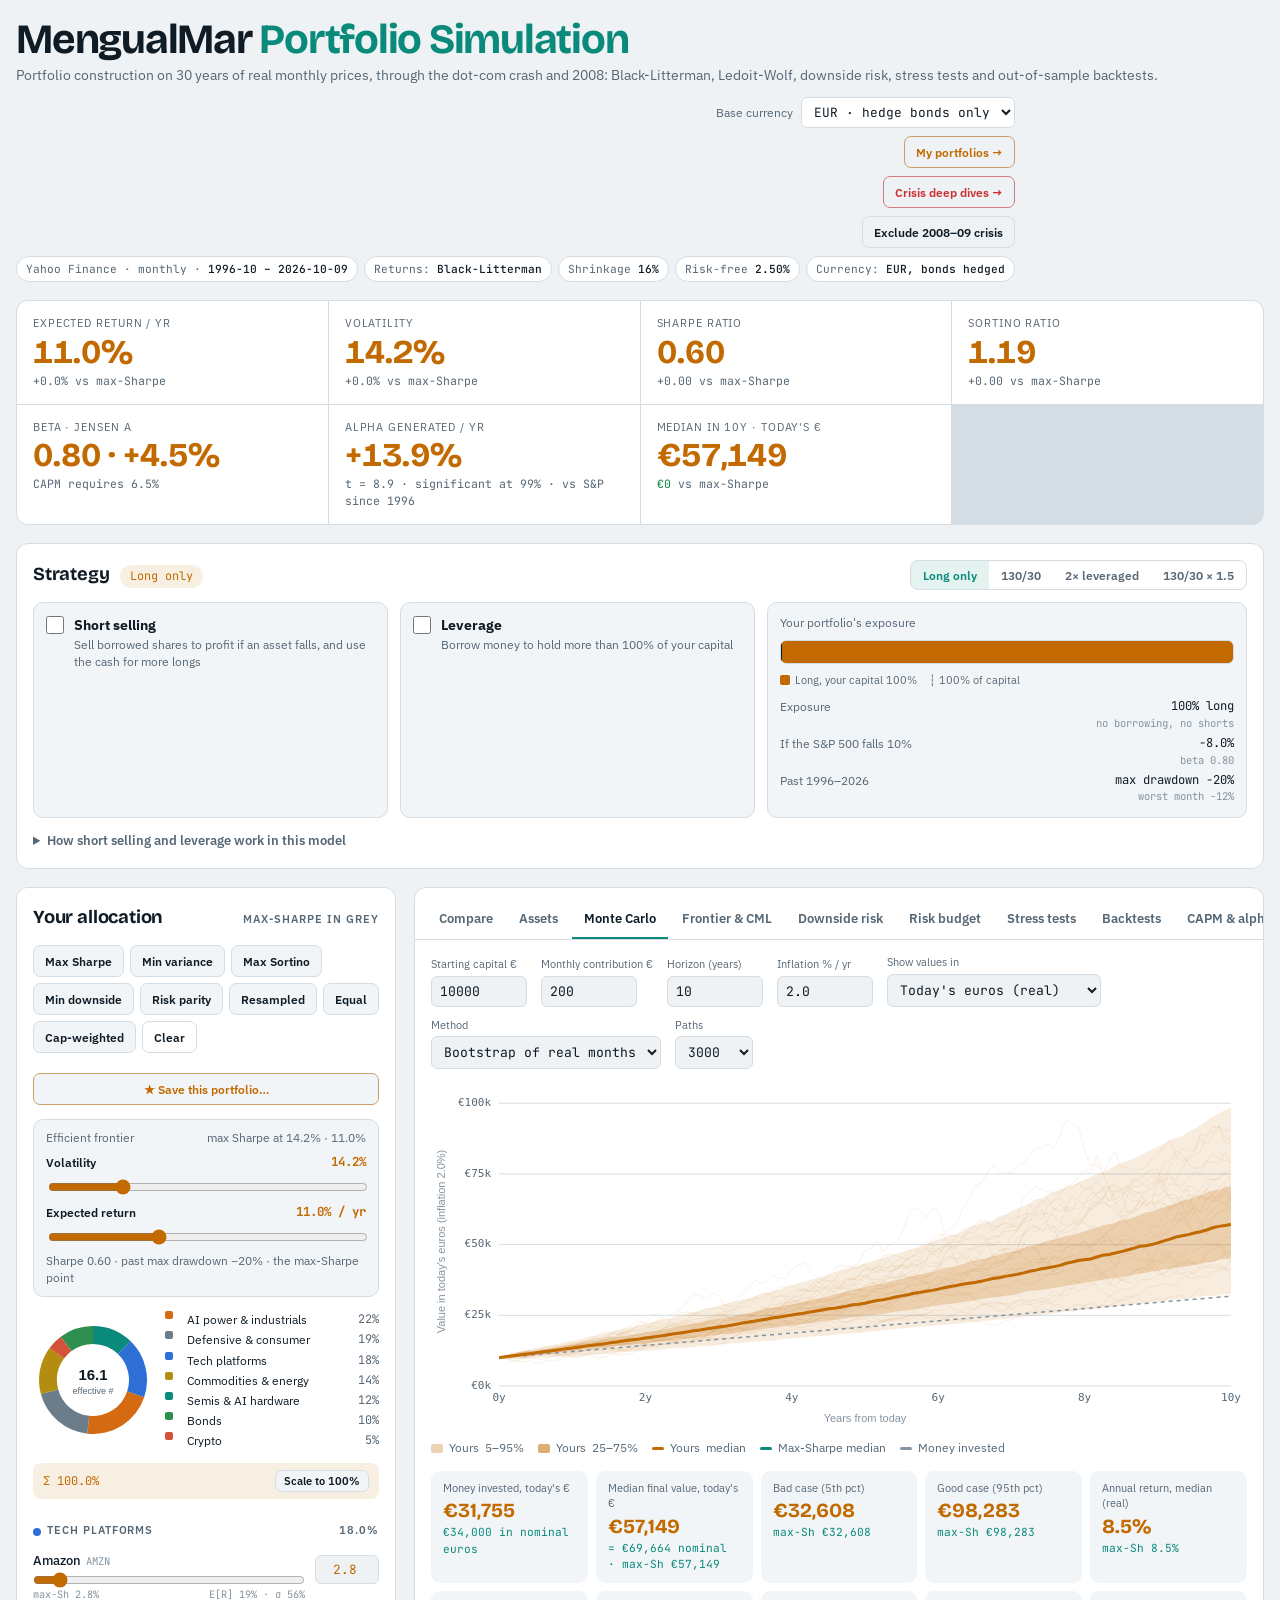
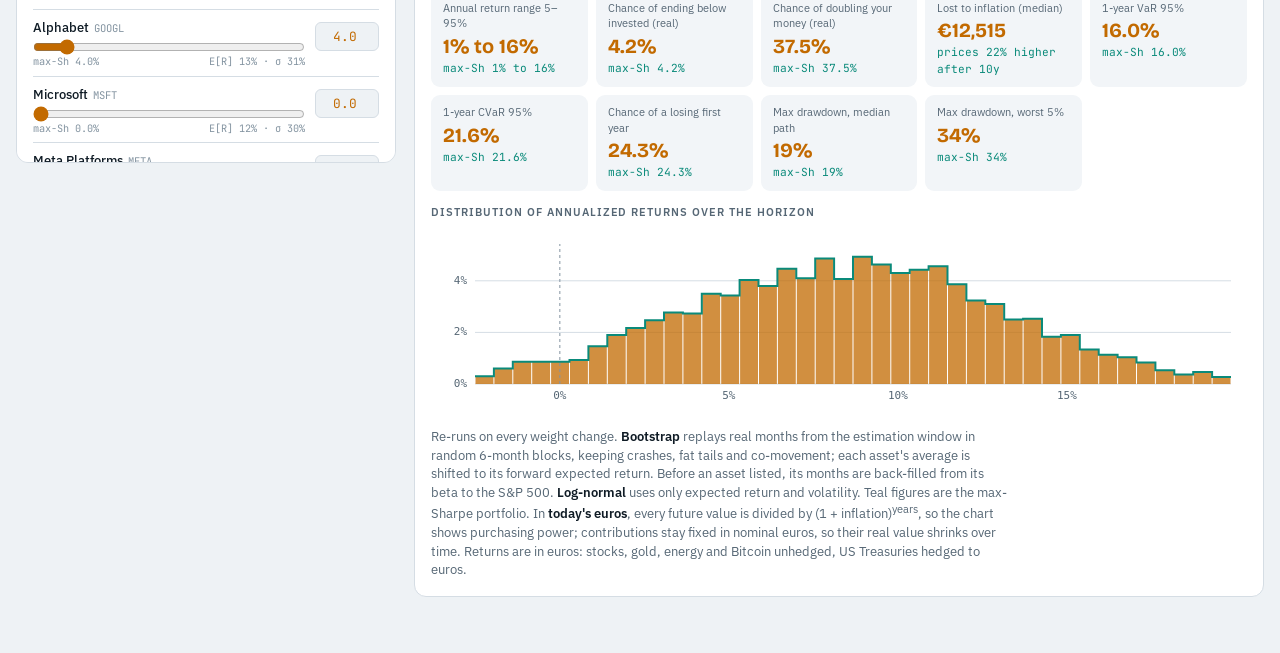
==== commit 19843fa5: "Add Blackstone (BX); weekly job adds new tickers with their full history Co-Authored-By: Claude Opus" ====
--- a/index.html
+++ b/index.html
@@ -326,7 +326,7 @@
   </div>
 </header>
 
-<section class="hero" id="hero" aria-label="Your portfolio summary"><div class="hk" style="grid-column:1/-1"><div class="lbl">Estimating 43 assets on 30 years of data…</div></div></section>
+<section class="hero" id="hero" aria-label="Your portfolio summary"><div class="hk" style="grid-column:1/-1"><div class="lbl">Estimating the model on 30 years of data…</div></div></section>
 
 <section class="panel strat" id="strat" aria-label="Strategy: short selling and leverage">
   <div class="sthead">
@@ -668,7 +668,7 @@
 RFEUR|0|41,39,38,38,37,37,38,37,36,36,36,36,36,37,37,36,36,35,34,34,34,34,33,33,33,32,31,28,26,26,25,22,21,22,22,22,23,28,29,29,28,29,31,33,36,38,38,40,40,42,42,41,40,40,39,39,39,37,37,36,33,30,28,28,28,28,28,28,29,29,28,28,28,27,26,25,24,22,21,21,20,18,18,18,18,18,18,18,17,17,17,17,17,18,18,18,18,18,18,18,18,18,18,18,18,18,18,18,18,18,20,21,21,22,23,23,24,25,26,27,28,29,30,31,31,32,32,33,34,35,35,38,40,39,39,40,37,36,38,40,40,41,41,41,42,43,35,27,20,16,14,12,11,10,8,7,6,6,6,6,6,6,5,5,6,6,7,7,7,8,9,9,8,9,10,11,12,12,13,13,13,13,12,12,10,9,7,6,6,5,4,3,2,2,2,2,2,2,2,2,2,2,2,2,2,2,2,2,2,2,3,3,3,2,2,2,1,1,1,1,1,0,0,0,0,0,0,0,0,0,-1,-1,-1,-2,-2,-2,-2,-2,-2,-2,-3,-3,-3,-3,-3,-3,-3,-3,-3,-3,-3,-3,-3,-3,-3,-3,-3,-3,-3,-3,-3,-3,-3,-3,-3,-3,-3,-3,-3,-3,-3,-3,-3,-3,-3,-3,-3,-3,-3,-3,-3,-3,-3,-2,-2,-3,-4,-4,-4,-4,-4,-4,-5,-5,-4,-4,-5,-5,-5,-5,-5,-5,-5,-5,-5,-4,-4,-4,-3,-2,0,3,8,12,15,17,20,22,24,26,28,29,31,32,32,33,33,33,33,33,33,32,32,31,31,30,29,26,25,23,23,21,20,19,17,17,17,17,17,17,17,17,17,17,17,17,17,19,19,19,21`;const DAILY={"bank23": "DATES|221230,230103,230104,230105,230106,230109,230110,230111,230112,230113,230117,230118,230119,230120,230123,230124,230125,230126,230127,230130,230131,230201,230202,230203,230206,230207,230208,230209,230210,230213,230214,230215,230216,230217,230221,230222,230223,230224,230227,230228,230301,230302,230303,230306,230307,230308,230309,230310,230313,230314,230315,230316,230317,230320,230321,230322,230323,230324,230327,230328,230329,230330,230331,230403,230404,230405,230406,230410,230411,230412,230413,230414,230417,230418,230419,230420,230421,230424,230425,230426,230427,230428,230501,230502,230503,230504,230505,230508,230509,230510,230511,230512,230515,230516,230517,230518,230519,230522,230523,230524,230525,230526,230530,230531,230601,230602,230605,230606,230607,230608,230609,230612,230613,230614,230615,230616,230620,230621,230622,230623,230626,230627,230628,230629,230630\nGOLD|169.64,171.06,172.67,170.52,173.71,174.1,174.74,174.62,176.64,178.76,177.59,177.08,179.89,179.29,179.63,180.28,181.11,179.47,179.22,178.76,179.41,181.67,177.9,173.46,173.82,173.98,174.41,173.03,173.36,172.48,172.61,170.89,170.75,171.26,170.62,169.66,169.57,168.35,169.01,169.78,170.76,170.66,172.49,171.62,168.62,168.54,170.2,173.87,177.86,176.83,178.21,178.57,183.77,183.84,180.37,183.44,185.74,183.65,181.95,183.44,182.53,184.18,183.22,184.54,187.98,187.83,186.49,185.11,186.28,187.19,189.72,186.36,185.53,186.25,185.36,186.09,184.25,184.81,185.75,184.74,184.75,184.8,183.97,187.52,189.11,190.44,187.46,187.69,189.02,188.75,187.13,186.81,187.21,184.87,184.23,181.84,183.64,183.21,183.43,181.95,180.2,180.92,182.04,182.32,183.76,181.05,182.14,182.34,180.15,182.53,182.04,181.88,180.54,180.64,181.91,181.63,179.75,179.49,177.71,178.2,178.51,177.69,177.28,177.09,178.27\nSPY|364.77,363.23,366.04,361.86,370.16,369.95,372.54,377.25,378.63,380.1,379.4,373.41,370.69,377.6,382.13,381.72,381.86,386.06,386.94,382.09,387.71,391.83,397.53,393.31,390.9,396.01,391.68,388.29,389.19,393.76,393.58,394.86,389.42,388.45,380.66,380.13,382.16,378.07,379.36,377.96,376.51,379.44,385.52,385.79,379.88,380.5,373.48,368.09,367.56,373.64,371.3,377.82,373.4,376.99,381.94,375.43,376.44,378.91,379.62,378.77,384.27,386.52,391.97,393.47,391.28,390.26,391.78,392.18,392.29,390.69,395.88,394.91,396.33,396.59,396.52,394.36,394.66,395.07,388.8,387.16,394.86,398.23,397.83,393.36,390.66,387.89,395.07,395.18,393.45,395.29,394.6,394.08,395.44,392.8,397.56,401.39,400.81,400.97,396.47,393.6,397.01,402.15,402.3,400.07,403.87,409.71,408.93,409.82,408.4,410.87,411.61,415.34,418.08,418.58,423.77,422.33,420.14,417.98,419.49,416.32,414.62,419.16,419.38,421.03,426\nUST|83.89,84.54,85.19,85.07,86.16,86.38,85.84,86.39,87.16,86.7,86.43,87.6,87.43,86.85,86.57,87.07,87.17,86.85,86.72,86.45,86.89,87.51,87.48,86.54,85.79,85.58,85.9,85.51,85.1,85.3,84.92,84.66,84.38,84.62,83.7,83.85,84.17,83.66,83.92,84.05,83.38,83.03,83.7,83.55,83.56,83.53,84.05,85.6,86.64,85.82,87.06,86.28,87.3,86.95,86.19,87.32,87.83,87.85,86.77,86.72,86.57,86.7,87.17,87.59,88.15,88.52,88.55,87.67,87.64,87.89,87.6,87.17,86.62,86.76,86.57,87.07,86.86,87.29,88.15,87.81,87.23,87.89,86.85,87.98,88.56,88.54,88.06,87.52,87.42,88.07,88.4,87.87,87.67,87.39,87.11,86.57,86.24,86.08,86.22,86,85.46,85.62,86.29,86.62,86.86,86.17,86.14,86.2,85.57,86.14,85.83,85.98,85.37,85.48,86.14,85.77,86.03,86.11,85.62,85.98,86.19,85.89,86.23,85.35,85.53", "covid": "DATES|191231,200102,200103,200106,200107,200108,200109,200110,200113,200114,200115,200116,200117,200121,200122,200123,200124,200127,200128,200129,200130,200131,200203,200204,200205,200206,200207,200210,200211,200212,200213,200214,200218,200219,200220,200221,200224,200225,200226,200227,200228,200302,200303,200304,200305,200306,200309,200310,200311,200312,200313,200316,200317,200318,200319,200320,200323,200324,200325,200326,200327,200330,200331,200401,200402,200403,200406,200407,200408,200409,200413,200414,200415,200416,200417,200420,200421,200422,200423,200424,200427,200428,200429,200430,200501,200504,200505,200506,200507,200508,200511,200512,200513,200514,200515,200518,200519,200520,200521,200522,200526,200527,200528,200529,200601,200602,200603,200604,200605,200608,200609,200610,200611,200612,200615,200616,200617,200618,200619,200622,200623,200624,200625,200626,200629,200630,200701,200702,200706,200707,200708,200709,200710,200713,200714,200715,200716,200717,200720,200721,200722,200723,200724,200727,200728,200729,200730,200731,200803,200804,200805,200806,200807,200810,200811,200812,200813,200814,200817,200818,200819,200820,200821,200824,200825,200826,200827,200828,200831\nGOLD|142.9,143.95,145.86,147.39,147.97,146.86,146.03,146.91,145.82,145.69,146.54,146.31,146.58,146.74,146.79,147.12,147.98,148.99,147.66,148.46,148.47,149.33,148.36,146.43,146.61,147.4,147.79,148.17,147.66,147.54,148.38,149,150.91,151.79,152.41,154.7,156.09,153.3,153.97,154,148.38,149.2,153.89,154.16,157.49,157.55,157.81,154.48,153.93,147.79,143.28,141.64,143.56,140.7,138.04,140.11,146.3,153.4,151.3,153.24,152.25,152.92,148.05,149.45,151.9,152.65,156.88,156.04,154.65,158.69,161.41,162.68,161.85,161.71,158.57,159.7,158.61,161.73,163.34,162.64,161.56,160.84,161.73,158.8,159.78,160.34,161.02,158.95,161.39,160.42,159.42,160.04,161.58,163.01,163.93,162.69,164.26,164.65,162.25,163.21,160.89,161.18,161.72,162.91,163.66,162.6,159.6,161.28,158.01,159.72,161.26,163.57,162.39,162.62,162.33,162.25,162.56,162.24,164.03,165.09,166.48,165.9,165.8,166.54,166.63,167.37,166.62,166.98,167.98,169.04,170.09,169.63,169.19,169.4,170.19,170.34,168.73,170.12,170.94,173,175.63,177.18,178.7,182.23,183.75,185.13,183.76,185.43,185.64,189.59,191.35,193.89,190.81,190.15,179.94,179.1,183.33,182.54,186.5,188.18,182.24,183.5,182.03,181,181.22,183.36,181.24,184.39,184.83\nSPY|292.65,295.39,293.15,294.27,293.45,295.01,297.01,296.16,298.19,297.74,298.41,300.89,301.83,301.24,301.27,301.62,298.94,294.15,297.23,296.98,297.95,292.54,294.71,299.2,302.66,303.68,302.06,304.31,304.84,306.8,306.48,306.97,306.18,307.64,306.38,303.22,293.16,284.28,283.24,270.51,269.38,281.04,273,284.47,275.02,270.47,249.35,262.25,249.46,225.6,244.88,218.09,229.86,218.22,218.69,209.26,203.91,222.39,225.72,238.9,231.78,239.31,235.74,225.13,230.33,227,242.24,242.49,250.63,254.44,252.12,259.56,254.04,255.27,262.16,257.54,249.72,255.27,255.25,258.81,262.54,261.33,268.17,265.68,258.64,259.36,261.75,259.98,263.11,267.47,267.52,262.19,257.55,260.64,261.83,269.81,267.04,271.57,269.7,270.21,273.54,277.61,277.1,278.33,279.46,281.77,285.52,284.77,292.07,295.6,293.4,291.76,274.94,278.23,280.83,286.24,285.05,285.16,283.53,285.35,286.66,279.35,282.34,275.64,279.69,283.27,285.25,286.82,291.25,288.25,290.45,288.8,291.75,289.22,292.97,295.66,294.69,295.54,297.93,298.56,300.26,296.68,294.77,296.92,295.04,298.67,297.6,299.95,302.04,303.2,305.09,307.13,307.35,308.27,305.72,309.98,309.42,309.43,310.42,311.09,309.79,310.76,311.86,315.02,316.12,319.29,319.99,322.05,320.89\nUST|92.97,93.4,94.02,93.92,93.79,93.57,93.64,93.84,93.73,93.91,94.15,93.96,93.88,94.25,94.27,94.5,94.84,95.48,95.16,95.62,95.71,96.19,96.11,95.55,95.14,95.21,95.66,95.85,95.62,95.37,95.46,95.7,95.85,95.83,96.11,96.5,97.25,97.52,97.47,97.94,99.04,98.97,100.12,99.9,100.79,101.81,102.73,100.84,99.84,99.89,99.23,101.86,99.3,97.92,98.25,100.75,101.94,101.25,101.31,101.55,102.3,102.54,102.73,103.15,103.16,103.24,102.77,102.32,102.19,102.41,102.19,102.32,103.24,103.35,103.08,103.35,103.64,103.31,103.38,103.41,102.86,103.31,103.26,103.01,103.15,103.17,103.09,102.71,103.34,103,102.71,103.05,103.26,103.42,103.36,102.72,103.01,103.03,103.1,103.3,103.03,103.11,103.02,103.35,103.31,103.14,102.53,102.12,101.61,101.72,102.09,102.85,103.21,102.98,102.9,102.69,102.85,103.08,103.11,103.02,102.98,103.18,103.2,103.48,103.58,103.39,103.23,103.36,103.2,103.54,103.37,103.71,103.5,103.61,103.6,103.57,103.65,103.62,103.69,103.8,103.83,103.94,103.88,103.72,103.97,104.1,104.25,104.27,104.22,104.58,104.23,104.35,104.13,104.02,103.66,103.36,103.14,103.2,103.37,103.54,103.41,103.71,103.78,103.64,103.39,103.35,102.98,103.15,103.26", "gfc": "DATES|070928,071001,071002,071003,071004,071005,071008,071009,071010,071011,071012,071015,071016,071017,071018,071019,071022,071023,071024,071025,071026,071029,071030,071031,071101,071102,071105,071106,071107,071108,071109,071112,071113,071114,071115,071116,071119,071120,071121,071123,071126,071127,071128,071129,071130,071203,071204,071205,071206,071207,071210,071211,071212,071213,071214,071217,071218,071219,071220,071221,071224,071226,071227,071228,071231,080102,080103,080104,080107,080108,080109,080110,080111,080114,080115,080116,080117,080118,080122,080123,080124,080125,080128,080129,080130,080131,080201,080204,080205,080206,080207,080208,080211,080212,080213,080214,080215,080219,080220,080221,080222,080225,080226,080227,080228,080229,080303,080304,080305,080306,080307,080310,080311,080312,080313,080314,080317,080318,080319,080320,080324,080325,080326,080327,080328,080331,080401,080402,080403,080404,080407,080408,080409,080410,080411,080414,080415,080416,080417,080418,080421,080422,080423,080424,080425,080428,080429,080430,080501,080502,080505,080506,080507,080508,080509,080512,080513,080514,080515,080516,080519,080520,080521,080522,080523,080527,080528,080529,080530,080602,080603,080604,080605,080606,080609,080610,080611,080612,080613,080616,080617,080618,080619,080620,080623,080624,080625,080626,080627,080630,080701,080702,080703,080707,080708,080709,080710,080711,080714,080715,080716,080717,080718,080721,080722,080723,080724,080725,080728,080729,080730,080731,080801,080804,080805,080806,080807,080808,080811,080812,080813,080814,080815,080818,080819,080820,080821,080822,080825,080826,080827,080828,080829,080902,080903,080904,080905,080908,080909,080910,080911,080912,080915,080916,080917,080918,080919,080922,080923,080924,080925,080926,080929,080930,081001,081002,081003,081006,081007,081008,081009,081010,081013,081014,081015,081016,081017,081020,081021,081022,081023,081024,081027,081028,081029,081030,081031,081103,081104,081105,081106,081107,081110,081111,081112,081113,081114,081117,081118,081119,081120,081121,081124,081125,081126,081128,081201,081202,081203,081204,081205,081208,081209,081210,081211,081212,081215,081216,081217,081218,081219,081222,081223,081224,081226,081229,081230,081231,090102,090105,090106,090107,090108,090109,090112,090113,090114,090115,090116,090120,090121,090122,090123,090126,090127,090128,090129,090130,090202,090203,090204,090205,090206,090209,090210,090211,090212,090213,090217,090218,090219,090220,090223,090224,090225,090226,090227,090302,090303,090304,090305,090306,090309,090310,090311,090312,090313,090316,090317,090318,090319,090320,090323,090324,090325,090326,090327,090330,090331,090401,090402,090403,090406,090407,090408,090409,090413,090414,090415,090416,090417,090420,090421,090422,090423,090424,090427,090428,090429,090430,090501,090504,090505,090506,090507,090508,090511,090512,090513,090514,090515,090518,090519,090520,090521,090522,090526,090527,090528,090529,090601,090602,090603,090604,090605,090608,090609,090610,090611,090612,090615,090616,090617,090618,090619,090622,090623,090624,090625,090626,090629,090630,090701,090702,090706,090707,090708,090709,090710,090713,090714,090715,090716,090717,090720,090721,090722,090723,090724,090727,090728,090729,090730,090731,090803,090804,090805,090806,090807,090810,090811,090812,090813,090814,090817,090818,090819,090820,090821,090824,090825,090826,090827,090828,090831,090901,090902,090903,090904,090908,090909,090910,090911,090914,090915,090916,090917,090918,090921,090922,090923,090924,090925,090928,090929,090930\nAAPL|4.59,4.68,4.74,4.72,4.67,4.83,5.02,5.02,4.99,4.85,5,4.99,5.07,5.17,5.19,5.1,5.22,5.57,5.56,5.47,5.52,5.54,5.59,5.68,5.61,5.62,5.57,5.74,5.57,5.25,4.95,4.6,5.08,4.97,4.91,4.98,4.9,5.05,5.04,5.13,5.16,5.23,5.39,5.51,5.45,5.35,5.38,5.55,5.68,5.81,5.81,5.64,5.71,5.74,5.69,5.52,5.47,5.48,5.6,5.8,5.95,5.95,5.94,5.98,5.92,5.83,5.83,5.39,5.31,5.12,5.37,5.32,5.17,5.35,5.06,4.77,4.81,4.83,4.66,4.16,4.06,3.89,3.89,3.93,3.95,4.05,4,3.94,3.87,3.65,3.63,3.75,3.87,3.73,3.87,3.81,3.73,3.65,3.7,3.64,3.57,3.58,3.56,3.68,3.89,3.74,3.64,3.73,3.72,3.62,3.66,3.58,3.81,3.77,3.83,3.79,3.79,3.97,3.88,3.99,4.17,4.22,4.34,4.19,4.28,4.29,4.47,4.41,4.53,4.58,4.66,4.57,4.53,4.62,4.4,4.42,4.44,4.6,4.62,4.82,5.03,4.79,4.87,5.05,5.08,5.15,5.24,5.2,5.38,5.41,5.53,5.58,5.46,5.54,5.49,5.63,5.68,5.57,5.67,5.61,5.49,5.56,5.33,5.3,5.42,5.58,5.59,5.58,5.65,5.57,5.54,5.54,5.67,5.55,5.43,5.55,5.41,5.18,5.16,5.29,5.43,5.35,5.41,5.24,5.18,5.18,5.31,5.03,5.09,5.01,5.22,5.03,5.09,5.24,5.37,5.21,5.28,5.16,5.2,5.07,5.17,5.14,4.94,4.97,4.85,4.97,4.76,4.85,4.62,4.7,4.78,4.75,4.69,4.58,4.8,4.91,4.89,5.07,5.19,5.29,5.36,5.36,5.26,5.25,5.19,5.26,5.21,5.29,5.16,5.19,5.22,5.2,5.07,4.97,4.99,4.82,4.79,4.72,4.54,4.53,4.57,4.45,4.2,4.18,3.82,4.01,4.21,3.92,3.79,3.85,3.95,3.84,3.15,3.4,3.26,2.99,2.9,2.94,2.67,2.69,2.65,2.9,3.3,3.11,2.93,3.05,2.91,2.94,2.74,2.9,2.94,2.88,2.75,2.99,3.13,3.32,3.22,3.2,3.32,3.09,2.96,2.94,2.87,2.83,2.7,2.88,2.7,2.64,2.69,2.58,2.41,2.47,2.78,2.72,2.84,2.77,2.66,2.77,2.87,2.73,2.81,2.98,2.99,2.94,2.84,2.94,2.83,2.85,2.67,2.67,2.69,2.56,2.58,2.54,2.57,2.59,2.58,2.55,2.71,2.83,2.78,2.72,2.77,2.71,2.65,2.62,2.55,2.49,2.46,2.34,2.48,2.64,2.64,2.68,2.71,2.82,2.78,2.7,2.74,2.78,2.8,2.89,2.98,3.07,2.93,2.9,2.97,2.97,2.83,2.82,2.71,2.73,2.6,2.7,2.73,2.67,2.67,2.63,2.64,2.73,2.66,2.55,2.49,2.65,2.77,2.88,2.87,2.85,2.98,3.04,3.04,3.04,3.22,3.19,3.19,3.29,3.2,3.13,3.14,3.25,3.37,3.47,3.54,3.44,3.48,3.58,3.6,3.54,3.52,3.63,3.69,3.6,3.64,3.63,3.75,3.71,3.73,3.71,3.74,3.76,3.81,3.95,3.97,3.96,3.86,3.86,3.88,3.72,3.57,3.68,3.66,3.79,3.81,3.76,3.71,3.66,3.91,3.98,4.04,4.06,4.17,4.17,4.22,4.3,4.33,4.3,4.27,4.19,4.19,4.1,4.07,4.08,4.06,4.06,4.17,4.11,4.01,4.07,4.18,4.26,4.25,4.26,4.27,4.19,4.15,4.05,4.1,4.08,4.14,4.26,4.26,4.39,4.41,4.54,4.57,4.53,4.69,4.72,4.79,4.79,4.79,4.79,4.87,4.89,4.98,4.95,4.94,4.9,4.95,4.93,4.87,4.94,5.04,4.99,4.77,4.91,4.92,4.97,5.06,5.06,5.07,5.01,5.07,5.09,5.03,4.94,4.94,4.98,5.09,5.17,5.12,5.16,5.15,5.2,5.24,5.44,5.52,5.53,5.5,5.52,5.55,5.5,5.45,5.57,5.54,5.54\nAIR|16.63,16.66,16.88,16.75,16.95,17.18,17.12,17.32,17.59,17.86,18.34,18.2,17.78,18.01,17.77,18.41,18.43,18.76,18.74,19.09,18.9,18.58,18.31,18.08,17.52,17.66,16.98,16.89,16.57,17.64,17.19,17.67,17.7,17.94,17.86,17.7,16.99,16.89,16.33,16.52,16.49,16.62,16.9,16.94,16.93,16.59,16.22,16.64,16.7,16.74,17.09,17.23,17.4,16.99,17.21,17.28,17.3,17.08,17.37,17.29,17.4,17.4,17.07,16.99,16.84,16.47,16.41,16.01,14.81,14.93,14.54,14.93,14.67,14.93,14.33,14.33,13.86,13.2,12.69,12.38,12.84,13.48,13.2,13.72,13.63,13.15,13.52,13.55,12.65,12.67,12.23,12.58,12.42,13.01,12.84,13.31,12.82,13.69,13.8,13.89,13.79,14.37,14.93,14.5,13.92,13.45,14.69,14.06,14.31,13.68,13.5,13.33,12.42,12.59,12.15,12.17,10.62,10.68,10.38,10.58,10.58,11.27,11.22,11.56,11.41,11.58,12.18,12.19,11.92,12.12,12.09,12.02,11.72,11.8,11.65,11.5,11.47,11.61,11.75,12.27,11.71,11.59,11.25,11.28,11.82,12.1,11.93,12.46,12.46,13.14,12.64,12.44,12.51,12.23,12.03,12.14,12.13,12.84,12.98,13.09,13.04,12.48,12.11,12.03,11.51,11.32,11.48,11.13,11.68,11.32,11.69,11.77,11.39,10.94,10.78,10.66,10.58,10.62,11.01,10.79,10.91,10.54,10.28,10.25,9.72,9.77,10.07,9.6,9.46,9.37,9.25,9.13,9.4,9.6,9.38,9.4,9.36,8.35,8.87,8.62,8.95,9.49,9.96,9.72,9.58,10.14,9.65,9.93,9.48,9.86,9.37,9.48,9.44,9.59,10.24,10.31,10.56,11.59,11.76,11.94,11.82,11.56,12.26,11.83,11.19,11.19,11.03,11.65,11.37,11.66,11.55,12.1,11.93,12.87,12.56,11.82,11.42,11.82,12.08,12.44,12.75,12.06,11.45,11.11,10.48,10.57,11.18,10.47,10.25,9.9,10.53,10.17,9.6,9.33,9.75,9.94,9.96,9.05,8.84,8.28,8.24,7.72,8.48,8.63,7.91,7.42,7.78,8.01,8.01,8.09,8.25,8.57,8.24,9.09,10.22,10.1,10.07,10.89,10.99,10.51,9.77,9.67,9.46,9.26,9.41,9.24,9.58,9.25,9.12,8.6,8.18,8.3,9.29,9.41,9.75,9.69,9.4,9.41,9.71,9.63,8.88,9.3,9.33,9.32,8.91,9.07,9.02,8.95,8.57,8.58,9.09,8.77,8.96,8.79,8.79,9.05,9.05,9.36,9.82,10.45,10.72,10.58,10.44,10.65,10.28,10.47,9.74,9.85,9.89,10.34,10.34,10.03,9.8,10.21,10.18,10.76,10.31,10.66,10.82,10.56,10.75,10.66,10.91,11.18,10.33,10.53,10.5,10.55,10.29,10.08,10.23,9.69,9.26,8.89,8.88,9.25,9.07,8.57,8.32,8.57,8.07,7.87,8.05,8.15,7.74,7.58,7.61,7.65,7.62,7.52,7.27,7.31,7.19,7.16,6.98,6.98,6.89,6.59,6.81,6.98,7.35,7.45,7.56,7.31,7.23,7.26,7.26,7.31,7.64,7.76,7.99,7.4,7.46,7.7,8.15,8.87,8.73,8.54,8.79,8.56,8.56,8.73,9.13,9.4,8.97,9.4,8.83,8.56,8.32,8.67,8.91,9.2,9.04,9.13,8.93,8.57,8.6,9.09,9.04,8.91,9.12,9.33,9.11,9.22,9.25,9.42,9.03,8.84,8.99,9,8.74,8.82,8.88,9,9.22,8.77,8.67,9.04,8.91,9.22,9.45,9.11,9.44,9.14,9.22,9.01,8.88,8.94,8.82,9,8.99,9.42,9.41,9.59,9.85,10.04,10,10.18,10.27,10.05,10.29,10.47,10.66,10.58,10.75,10.58,10.69,10.56,10.82,10.9,10.64,10.84,11.05,10.87,10.55,10.52,10.42,10.74,11.06,11.45,11.67,11.48,11.26,11.65,11.44,11.23,11.14,11.15,11.34,11.68,11.72,12.23,12.55,12.27,11.98,12.07,12.82,12.97,12.32,12.4,12.18,11.88,11.66,11.98,11.84,12.14\nAMAT|15.31,15.77,15.99,15.39,15.27,15.62,15.46,15.28,14.93,14.88,15.56,15.37,15.42,15.99,15.43,14.86,15.13,15.17,14.88,14.32,13.95,14.03,14.17,14.36,13.89,13.95,13.68,13.6,13.24,13.24,13.83,13.54,13.81,13.95,14,13.76,13.58,13.5,13.35,13.6,13.22,13.48,13.93,13.89,13.97,13.5,13.42,13.89,13.84,13.57,13.83,13.43,13.64,13.41,13.18,13.03,13.14,13.05,13.33,13.31,13.46,13.49,13.18,13.26,13.18,12.92,12.69,12.44,12.41,12.11,12.34,12.17,12.17,12.49,12.57,12.92,13,13.37,13.35,13.43,13.32,12.92,13.32,13.12,13.29,13.29,14.01,13.71,13.43,12.97,13.09,13.3,13.72,13.45,14.82,14.28,14.17,13.75,14.47,14.35,14.65,14.62,14.77,14.96,14.76,14.27,14.05,15.12,15.26,14.98,14.95,15.12,15.59,15.61,15.67,15.32,15.38,16.02,15.38,15.7,15.56,15.38,15.13,14.87,14.53,14.52,14.96,15.32,15.52,15.55,15.03,14.51,14.65,15.02,14.22,14.06,13.96,14.39,14.27,14.24,14.14,13.69,13.99,14.33,14.22,14.13,14.14,13.89,14.52,14.66,14.48,14.43,14.33,14.52,14.36,14.79,14.83,14.86,14.66,14.61,14.56,14.24,14.1,14.31,14.12,14.6,14.59,14.65,14.79,14.52,14.15,14.36,14.41,14.1,14.13,14.16,13.98,14.45,15,15.52,15.27,15.19,15.3,15.01,14.74,14.92,15.39,14.48,14.4,14.25,14.39,14.03,13.96,14.08,14.06,13.33,13.69,13.37,13.27,13.49,13.68,13.94,13.65,13.3,12.98,13.12,12.66,12.7,12.47,12.69,12.85,12.93,13.09,13.34,13.49,13.4,13.8,14.03,13.83,13.83,14.48,14.32,14.45,14.07,13.8,13.83,13.75,13.85,13.57,13.62,13.71,13.86,13.42,13.33,12.81,12.54,12.85,12.99,12.66,12.26,12.45,12.16,12.24,12.39,11.76,11.93,11.91,11.6,11.65,11.71,12,11.95,10.96,11.33,11.2,10.69,10.63,10.14,9.25,9.34,9.59,9.51,10.03,9.55,8.62,9.38,8.98,9.56,9.15,8.72,8.51,8.54,8.46,9.32,8.97,9.05,9.67,9.71,9.97,9.33,8.16,8.46,8.06,8.02,7.49,8.56,7.7,7.53,7.15,6.34,6.13,6.29,6.66,6.56,7.33,7.21,6.69,6.77,7.01,7.17,7.53,7.54,7.76,7.79,7.57,7.87,7.67,8.09,8.03,7.6,7.63,7.64,7.32,7.4,7.3,7.38,7.64,7.63,8.03,8.03,8.72,7.98,8.09,7.81,7.53,7.67,7.33,7.3,7.67,7.08,7.09,6.89,7.31,7.4,7.59,7.82,7.23,7.06,7.09,7.21,7.4,7.7,7.87,7.68,7.34,7.4,7.13,7.2,6.52,6.51,6.32,6.63,6.34,6.62,7.16,7.45,6.98,6.7,6.7,7.04,6.85,6.59,6.5,6.98,7.27,7.68,8.02,7.9,8.1,8.22,8.1,7.73,8.38,8.02,8.32,8.8,8.51,8.07,8.14,8.15,8.66,8.94,8.76,7.99,8.14,8.67,8.72,8.91,8.66,8.96,9.03,8.43,8.52,8.79,8.67,8.86,8.78,8.64,8.78,9.25,9.23,9.66,9.38,9.6,8.98,9.01,8.92,8.74,8.37,8.42,8.15,8.47,8.47,8.35,8.1,8.12,8.32,8.43,8.6,8.57,9.18,8.84,8.66,8.79,8.36,8.27,8.4,8.31,8.49,8.55,8.45,8.3,8.33,8.25,8.36,7.99,8.08,8.22,8.35,8.31,8.41,8.38,8.47,8.47,8.56,8.32,8.16,8.34,8.37,8.69,8.86,9.37,9.7,9.65,9.74,9.77,10.09,10.27,10.04,10.13,10.19,10.36,10.38,10.51,10.67,10.61,10.45,10.21,10.29,10.3,10.11,10.45,10.68,10.36,10.03,10.22,10.17,10.29,10.51,10.31,10.13,10.19,10.16,10.15,10.08,9.89,9.92,10.06,10.28,10.46,10.63,10.43,10.33,10.17,10.21,10.24,9.96,9.96,9.68,10.15,10.12,9.96,10.02,10.32,10.15,10.23\nAMZN|4.66,4.67,4.62,4.62,4.61,4.67,4.79,4.77,4.73,4.47,4.62,4.53,4.48,4.53,4.49,4.49,4.56,5.04,4.44,4.41,4.5,4.51,4.41,4.46,4.38,4.3,4.22,4.36,4.35,4.18,3.94,3.85,3.99,3.93,3.89,3.93,3.96,4.02,3.99,4.07,4.07,4.28,4.51,4.46,4.53,4.55,4.72,4.66,4.71,4.72,4.65,4.54,4.56,4.62,4.45,4.25,4.34,4.47,4.53,4.56,4.55,4.64,4.71,4.72,4.63,4.81,4.76,4.44,4.44,4.39,4.26,4.21,4.05,4.14,4.01,4.02,4.01,3.99,3.92,3.7,3.88,3.88,3.79,3.7,3.71,3.88,3.73,3.7,3.6,3.42,3.55,3.67,3.76,3.72,3.89,3.79,3.65,3.6,3.68,3.49,3.6,3.66,3.58,3.54,3.39,3.22,3.12,3.27,3.25,3.14,3.2,3.17,3.36,3.33,3.42,3.41,3.33,3.59,3.51,3.66,3.8,3.76,3.69,3.54,3.49,3.57,3.84,3.87,3.75,3.84,3.85,3.87,3.72,3.74,3.6,3.63,3.63,3.73,3.7,4.01,4.01,3.98,4.05,3.88,4.04,4.1,4.04,3.93,3.97,3.87,3.8,3.79,3.66,3.64,3.62,3.73,3.73,3.71,3.81,3.82,4.11,4.04,3.91,3.96,3.92,4.03,4,4.02,4.08,4.01,4.01,4.07,4.23,4.03,3.97,3.98,3.86,3.81,3.96,4.09,4.15,4.13,4.21,4.05,4.03,3.98,4.03,3.82,3.73,3.67,3.68,3.57,3.6,3.62,3.75,3.53,3.53,3.43,3.31,3.35,3.59,3.61,3.46,3.42,3.4,3.53,3.94,3.92,3.8,3.91,3.91,3.82,3.79,3.79,3.96,3.9,3.85,4.03,4.4,4.36,4.33,4.4,4.32,4.16,4.06,4.11,4.16,4.26,4.14,4.09,4.09,4.17,4.04,4.07,4.04,3.9,3.96,4.06,3.95,3.84,3.98,3.91,3.87,3.94,3.58,3.83,4.05,3.75,3.59,3.5,3.6,3.54,3.17,3.64,3.48,3.37,3.35,3.26,2.93,3.05,2.8,2.81,3.1,2.79,2.44,2.51,2.53,2.65,2.51,2.5,2.52,2.45,2.48,2.8,2.84,2.84,2.86,2.79,2.92,2.6,2.36,2.46,2.42,2.32,2.08,2.25,2.09,1.98,1.92,1.79,1.75,1.89,2.13,2.11,2.2,2.13,2.02,2.06,2.26,2.37,2.41,2.57,2.56,2.48,2.41,2.56,2.44,2.63,2.66,2.6,2.58,2.49,2.55,2.57,2.59,2.47,2.54,2.56,2.72,2.7,2.87,2.81,2.86,2.78,2.6,2.57,2.42,2.57,2.58,2.42,2.53,2.5,2.53,2.48,2.42,2.52,2.5,2.94,3.06,3.18,3.05,3.16,3.33,3.34,3.17,3.22,3.2,3.16,3.08,3.12,3.1,3.19,3.09,3.28,3.19,3.12,3.24,3.1,3.09,3.24,3.24,3.08,3.02,3.29,3.43,3.48,3.43,3.35,3.57,3.56,3.51,3.5,3.78,3.64,3.62,3.68,3.53,3.57,3.67,3.67,3.82,3.91,3.9,3.78,3.85,3.99,3.95,3.86,3.74,3.86,3.9,3.88,3.94,3.96,4.03,4.22,4.16,4.12,3.99,4.03,3.95,3.99,4.09,4.1,3.96,3.9,3.93,3.9,3.71,3.76,3.68,3.8,3.89,3.9,3.8,3.78,3.92,3.86,3.88,3.9,4.15,4.25,4.28,4.28,4.38,4.32,4.35,4.33,4.28,4.2,4.16,4.11,4.13,4.08,4.15,3.96,3.88,3.96,4.11,4.19,4.15,4.18,4.08,3.97,3.9,3.78,3.87,3.9,3.88,4.07,4.1,4.23,4.31,4.29,4.41,4.45,4.44,4.69,4.32,4.21,4.25,4.22,4.3,4.29,4.37,4.29,4.21,4.22,4.27,4.22,4.18,4.3,4.23,4.18,4.05,4.11,4.15,4.2,4.25,4.22,4.21,4.2,4.22,4.14,4.06,3.96,3.91,3.92,3.94,4.05,4.11,4.19,4.23,4.19,4.18,4.53,4.52,4.51,4.53,4.69,4.62,4.61,4.53,4.61,4.59,4.67\nASML|30.84,30.89,30.69,29.85,29.37,29.4,29.23,28.85,28.44,27.74,28.16,28.48,29.14,31.46,32.04,30.91,31.44,32.02,32.34,31.77,31.13,31.85,31.71,31.56,30.85,31.32,31.2,31.08,30.78,30.77,30.38,30.07,30.2,30.42,29.82,29.85,29.11,29.81,30.05,30.1,29.88,29.97,31.4,30.82,31.4,30.62,30.21,31.4,31.61,31.43,31.78,30.34,31.05,31.38,30.92,29.87,29.7,29.32,28.88,28.87,29,28.99,28.4,28.55,28.28,27.54,27.07,25.51,25.46,25.18,25.57,25.1,24.29,25.57,24.91,23.13,23.16,23.47,23.05,23.88,25.95,24.88,25.01,24.69,24.03,24.03,25.26,24.16,22.77,22.77,22.67,22.44,22.56,22.03,23.63,22.96,22.35,22.38,22.5,22.28,22.45,22.38,22.84,23.07,22.6,21.76,21.79,21.25,21.58,21.38,21.53,21.4,21.95,21.53,21.53,20.52,20.09,21.06,20.2,20.78,21.51,21.68,21.63,21.26,21.56,22.42,23.46,24.04,23.69,23.69,24.09,22.71,22.64,22.78,21.98,22.02,22.46,24.95,25.46,25.91,25.43,25.31,27.02,26.8,26.94,26.19,25.8,26,26.51,27.12,26.44,27.21,27.14,27.05,26.72,26.85,26.74,26.96,27.65,27.77,27.33,27.44,27.05,27.26,26.63,27.1,27.22,27.15,27.46,26.71,26.88,26.91,26.77,25.64,25.46,24.72,24.53,24.85,25.01,25.63,25.57,24.67,23.9,22.74,22.37,22.87,22.92,22.21,22.53,22.37,22.42,21.52,21.86,21.84,21.01,20.75,20.9,20.79,20.98,21.63,20.84,21.36,21.57,21.75,21.27,21.14,20.46,20.98,20.62,21.19,21.57,20.89,20.58,20.81,22.06,22.18,22.16,21.98,22.45,22.76,23.1,22.58,22.6,22.03,21.45,21.2,21.67,21.61,21.39,21.75,22.19,22.47,21.68,21.99,21.17,20.13,20.07,19.86,19.2,19.35,19.26,18.38,18.09,18.87,17.56,18.35,19.3,18.2,17.43,17.21,17.24,17.1,14.93,16.14,16.36,15.58,15.37,14.74,13.94,14.25,13.44,13.55,14.79,13.41,13.6,14.37,14.04,15.63,14.5,13.36,13.99,14.36,14.36,15.49,15.22,15.6,16.09,16.22,17.27,15.9,14.42,15.19,15.04,14.35,13.48,14.64,13.81,13.28,13.34,12.15,11.6,12.63,13.75,13.65,14.37,14.05,12.6,13,13.23,12.89,12.99,13.25,13.55,14.72,14.56,15.07,15.4,15.96,15.89,15.69,15.97,15.77,15.9,15.94,16.01,15.75,16.41,16.56,16.68,16.61,17,16.25,16.38,15.47,14.9,15.01,14.27,15.16,15.32,14.62,15.18,14.6,14.87,14.9,15.6,16.45,15.28,15.16,15.3,15.78,15.61,15.92,16.77,17.03,15.95,15.78,15.78,16.26,14.96,14.77,14.37,14.19,13.49,14.1,14.26,14.13,13.87,13.09,13.12,14.31,13.45,13.41,13.14,14.42,14.99,15.01,15.3,15.18,15.77,16.34,16.31,15.49,16.45,15.68,15.99,16.69,15.99,15.89,16.3,16.55,17.13,17.67,17.7,16.8,17.15,17.85,18.09,18.24,18.24,18.67,19.26,17.88,18.16,18.64,18.97,18.71,18.14,17.98,18.35,19.69,19.72,20.6,20.01,19.66,18.47,18.38,17.85,17.81,17.2,17.8,17.84,18.6,18.93,18.89,18.5,18.45,19.05,18.75,18.82,19.27,20.33,20.26,19.53,19.78,19.11,19.06,19.46,19.9,19.77,19.81,19.38,19.25,19.21,18.93,19.25,18.71,18.67,19.2,19.63,19.91,20.01,20.16,20.73,20.55,20.33,20.02,19.75,20.18,19.78,20.47,20.48,21.78,21.82,22.17,22.37,22.23,22.67,22.79,22.76,22.45,22.68,22.92,23.54,24.22,24.57,24.53,23.66,23.44,23.92,23.77,23.52,24.1,24.23,23.81,23.28,23.73,24.19,24.36,25.05,24.96,25.15,25.59,25.95,26.04,25.58,24.79,24.51,25.2,25.9,26.48,27.36,27.71,27.35,27.45,27.93,28.22,27.04,27.31,27.48,27.89,27.58,27.27,27.05,27.5,27.07,27.53\nAWK|,,,,,,,,,,,,,,,,,,,,,,,,,,,,,,,,,,,,,,,,,,,,,,,,,,,,,,,,,,,,,,,,,,,,,,,,,,,,,,,,,,,,,,,,,,,,,,,,,,,,,,,,,,,,,,,,,,,,,,,,,,,,,,,,,,,,,,,,,,,,,,,,,,,,,,,,,,,,,,,,,,,,,,,,,,,,,,,,,,,,,,,,,,,,,,,,,,,,,,,,,,,,,,,,,,,,,,,,,,,,,,,,,,,,,,,,,,,,,,,,,,,,,,,,,,,,,,,,,,,,,,,,,,,,,,,,,,,,,,,,,,,,,,,,,,,,,,,,,,,,,,,,,,,,,,,,,,,,,,13.75,13.34,13.34,13.03,13.14,13.48,12.91,13.07,12.95,13.24,13.31,13.25,13.53,13.47,13.53,13.57,13.85,13.9,13.76,13.79,13.51,13.71,13.48,13.6,13.69,13.98,13.83,13.75,13.7,13.56,13.69,13.52,13.64,13.6,13.28,12.98,12.62,12.16,12.19,11.72,11.06,11.29,11.15,11.05,10.95,10.86,10.98,10.92,11.93,12.49,11.99,12.24,12.03,12.09,11.86,11.89,12.08,12.16,12.19,12.16,12.64,12.01,11.95,12.05,11.99,11.94,12.09,11.99,11.63,11.57,11.7,12.24,12.35,12.15,12.14,11.89,11.88,11.83,12.1,11.97,12.11,11.83,11.56,11.57,11.61,11.93,12.05,12.19,12.15,11.89,11.77,11.74,11.38,11.43,11.48,11.47,11.38,11.34,11.62,11.26,11.45,11.48,11.17,11.34,11.45,11.62,11.58,11.8,11.96,12.17,12.37,12.41,12.28,12.18,12.2,12.33,12.35,12.36,12.38,12.33,12.49,12.67,12.8,12.7,12.7,12.48,12.37,12.2,12.22,12.15,12.23,12.42,12.58,12.26,12.35,12.43,12.53,12.51,12.53,12.8,12.87,12.99,13.18,13.13,13.01,13.1,13.25,13.29,13.29,13.16,13.38,13.54,13.44,12.98,12.85,12.86,12.93,13.03,13.34,13.48,13.5,13.42,13.6,13.75,13.68,13.58,13.51,13.41,13.36,13.29,13.31,13.43,13.37,13.4,13.32,13.37,13.55,13.73,13.76,13.61,13.58,13.48,13.51,13.32,13.26,13.55,13.57,13.4\nCAT|48.57,49.27,49.32,48.66,48.71,49.75,50.38,51.1,50.27,49.2,49.73,48.83,48.15,47.77,48.32,45.78,45.74,46.31,47.16,46.46,46.69,45.98,45.71,46.43,45.62,46.52,45.74,46.62,45.8,45.07,43.81,43.31,44.22,43.58,43.39,43.21,42.44,42.49,42.28,42.7,42.21,42.82,44.3,44.63,44.74,44.84,44.81,45.24,46.26,46.17,47.65,45.87,45.93,46.18,45.67,44.28,44.21,44.08,44.5,45.26,45.24,45.85,45.26,45.52,45.15,43.95,43.79,42.64,42.77,41.78,41.83,41.95,41.07,41.86,40.69,39.99,39.09,39.3,39.94,40.72,40.83,41.26,42.68,43.17,42.83,44.42,44.9,44.4,42.25,42.54,42.75,42.56,43.44,43.8,44.84,44.08,43.77,44.05,44.58,44.3,44.54,45.21,45.87,46.44,46.55,45.26,45.81,44.89,44.96,44.27,43.7,43,45.44,47.09,47.35,46.8,46.59,48.1,46.14,46.19,47.58,47.96,48.41,48.2,48.24,48.99,50.05,49.13,48.23,48.7,48.34,48.55,47.66,47.38,46.81,47.27,47.53,49.45,49.4,53.61,52.38,51.55,51.35,51.43,51.7,52.19,51.24,51.47,51.77,52.05,52.02,52.32,51.31,51.81,51.4,52.69,52.85,52.02,52.49,52.62,52.98,52.7,52.43,51.68,51.26,51.52,52.29,52.04,51.95,51.75,51.81,51.84,52.01,50.28,50.8,50.35,49.62,50.6,51.23,50.86,50.72,50.1,49.96,49.71,50.29,48.18,48.14,46.69,46.36,46.4,46.57,44.27,44.2,44.51,43.7,43.02,43.01,43.88,43.8,42.14,44.34,45.42,44.83,46.31,47.42,45.8,44.13,44.57,43.75,44.89,45.58,43.96,43.09,42.64,43.12,44.59,43.59,44.84,44.77,45.41,44.16,44.45,44.49,43.77,43.44,43.51,43.44,44.44,43.36,43.43,43.99,45.33,44.73,43.68,42.83,40.43,40.52,40.84,38.82,39.73,40.98,41.4,39.97,40.93,39.93,41.31,42.05,40.85,40.18,39.04,39.18,40.55,37.87,37.69,36.01,33.02,32.38,31.11,29.93,30.13,28.33,27.27,31.29,30.03,26.6,27.06,25.12,26.13,24.8,23.33,22.59,21.27,20.94,22.32,23.08,23.87,24.4,24.92,26.99,25.81,24.02,24.56,23.9,23.55,22.41,25.17,23.61,22.8,23.12,21.63,20.98,22.15,23.21,23.81,25.12,26.18,23.37,24.27,25.33,23.97,24.44,27.1,27.07,27.89,26.96,26.88,26.96,27.98,28.52,26.93,27.27,26.69,26.27,26.77,27.29,27.05,27.89,28.53,29.96,29.43,29.26,27.89,28.12,27.59,26.31,26.44,25.14,25.43,25.54,24.74,25.54,24.04,23.02,21.09,20.87,21.31,20.56,19.92,19.56,19.36,19.76,20.41,21.49,21.13,19.96,20.1,20.03,19.98,18.71,18.36,17.45,17.21,16.22,16.81,16.16,15.64,15.89,14.31,14.51,16.43,15.17,15,15.44,17.12,16.99,17.45,17.29,17.06,17.32,17.74,18.34,17.48,19.13,18.98,18.67,19.87,19.6,17.77,18.05,18.72,20.36,20.76,20.22,19.01,19.09,21,21.41,21.11,21.32,21.39,21.12,19.93,20.53,21.22,21.22,21.99,21.84,21.44,22.03,23.27,24.37,25.16,25.77,26.16,24.8,25.92,25.13,24.89,23.6,23.59,23.37,24.71,24.64,24.39,23.24,22.44,22.89,22.92,22.62,23.19,24.56,24.49,23.97,24.86,25.16,25.22,25.01,24.6,24.6,24.67,23.62,23.26,22.76,22.29,22.01,21.16,21.58,21.84,22.56,22.6,22.72,21.61,21.71,20.76,20.73,19.81,20,20.04,19.97,20.8,20.88,22.13,22.61,22.51,24.27,26.13,25.6,27.32,27.81,28.38,28.41,27.7,28.75,29.18,29.88,31.71,30.88,31.22,31.64,31.22,30.65,31.51,31.24,30.46,29.1,29.87,29.91,30.13,31.32,31.49,31.67,31.29,31.18,30.93,30,29.03,28.81,29.82,30.53,31.1,32.06,32.24,32.14,32.29,34.24,34.84,35.69,35.37,34.74,35.98,35.19,34.33,33.9,34.55,34.17,33.99\nCOST|42.23,42.53,42.4,42.61,42.73,43.54,43.84,43.57,47.57,47.65,46.79,45.81,45.38,45.78,45.78,45.21,46.14,45.55,44.9,44.61,45.09,46.11,46.21,46.29,44.63,45.13,45.36,46.31,45.52,45.82,44.93,45.23,46.39,45.46,45.65,45.97,45.73,45.65,45.47,46.09,44.99,45.38,46.19,46.27,46.48,46.17,47.7,48.04,48.85,49.54,49.14,48.25,48.41,47.27,47.24,47.01,47.21,47.17,47.51,48.33,48.8,48.68,48.18,48.43,48.11,46.99,46.29,45.28,45.5,44.81,46.39,48.18,45.81,44.63,44.13,44.21,44.35,44.5,45.61,47.32,46.31,45.15,45.77,45.99,45.68,46.86,46.75,46.19,44.74,43.94,44.66,43.61,44.14,44.42,45.4,44.25,44.18,43.43,44.63,44.91,45.63,45.37,45.94,44.58,43.62,42.8,43.21,43.13,42.05,41.5,41.68,41.65,43.28,43.27,42.97,42.07,41.72,42.63,42.08,43.84,45.28,46.03,46.05,45.11,44.49,44.91,45.96,45.79,46.22,45.93,45.83,46.26,45.64,45.98,45.41,45.15,45.43,46.48,47.34,47.99,47.77,47.06,48.11,48.54,49.45,48.96,49.08,49.25,49.77,49.87,50.07,50.22,49.82,49.22,49.38,50.93,51.14,51.41,51.57,50.76,49.95,49.45,48.07,49.02,49.41,50.29,50.74,50.56,49.41,48.72,48.52,49.05,50.92,49.32,49.41,48.81,47.71,47.24,48.71,48.78,48.44,47.77,48.66,47.61,47.41,47.98,49.11,47.82,48.67,48.59,50.26,49.97,50.04,50.48,51.72,49.98,49.09,48.37,48.19,48.19,50.28,51.35,50.04,48.26,49.88,43.94,43.63,42.78,41.81,42.8,43.64,43.42,43.09,43.31,44.77,45.64,45.71,46.52,46.6,47.07,46.49,46.63,47.22,46.81,46.15,45.79,46.01,46.83,46.15,46.19,46.33,47.09,46.57,47.4,47.45,46.78,47.53,47.87,47.66,48.22,48.87,48.3,47.88,47.83,45.4,47.38,45.9,44.67,44.56,44.99,45.82,46.03,43.89,45.09,44.92,43,43.47,41.99,40.14,39.63,37.78,37.43,41.33,40.56,37.23,40.13,40.26,40.33,38.79,37.19,36.26,35.37,36.04,39.92,39.5,39.56,39.59,37.13,38.26,37.3,37.16,37.55,36.81,36.31,33.98,34.81,33.48,32.96,32.57,31.53,31.34,32.54,34.45,35.3,35.84,35.85,33.37,34.9,35.82,36.74,38.72,38.44,36.99,37.4,36.26,37.2,36.74,36.94,37.57,37.72,37.47,36.72,35.85,36.01,35.85,35.41,35.62,36.57,37.16,36.42,35.84,34.91,35.28,34.23,34.43,34.09,33.18,33.76,33.99,32.89,33.37,33.05,32.72,32.98,33.37,33.3,32.36,31.37,31.55,32.13,29.94,30.53,31.49,31.46,30.63,30.44,30.99,29.89,29.45,29.63,29.8,29.89,28.78,29.75,29.36,29.05,29.6,28.55,28.45,28.53,27.66,27.25,26.87,28.06,27.66,28.57,29.5,29.45,30.75,31.08,31.54,31.34,33.24,32.41,32.73,33.88,33.14,32.33,32.38,32.4,33.61,34.19,33.38,32.43,33.35,32.79,32.45,31.71,31.92,32.32,32,31,32.48,32.91,32.74,33.68,33.31,32.91,33.33,33.98,33.34,33.36,33.31,32.77,32.11,32.58,32.17,32.8,32.04,31.44,31.41,32.35,33.13,34.23,33.9,33.9,34.49,34.27,33.67,34.05,34.88,34.7,34.02,33.6,33.43,33.36,33.08,32.7,32.47,33.01,32.52,32.25,32.7,32.45,32.36,31.83,31.63,31.61,32.48,32.57,32.42,32.13,32.14,31.33,32.07,31.26,32.3,31.93,31.56,31.56,31.6,32.92,33.33,33.32,34.02,33.95,34.26,34.11,34.48,34.16,34.28,34.23,34.56,34.74,35.09,34.73,34.43,34.21,35.16,34.67,34.33,34.62,34.43,34.26,33.44,33.39,33.77,33.75,34.21,33.9,34.95,35.38,36.14,36.47,35.91,35.68,35.68,38.74,39.07,39.96,40.19,40.09,40.02,40.14,40.02,40.64,40.83,40.54,41.26,41.14,40.84,40.45,39.64,39.84,39.79,39.71\nENERGY|24.13,24.38,24.1,23.67,23.87,24,23.8,24.22,24.39,24.48,24.82,25.04,25.17,25.2,25.31,24.39,24.14,24.39,24.58,24.7,25.15,25.42,24.84,25.25,24.64,24.95,24.74,25.36,24.83,25.14,24.67,23.6,24.04,24.02,23.43,23.84,23.42,24.16,23.76,24.03,23.53,23.44,23.84,23.89,24.01,23.93,23.81,24.32,24.82,24.69,24.76,24.28,24.94,24.9,24.42,23.9,24.06,24.27,24.51,25.01,25.11,25.37,25.26,25.48,25.3,25.41,25.67,25.1,25.05,24.67,24.96,24.8,24.44,24.62,23.84,22.98,22.23,22.36,21.75,21.44,22.27,22.04,22.18,22.46,22.35,22.34,22.69,22.74,21.82,21.56,21.74,22.03,22.38,22.49,22.97,23,22.98,23.38,23.62,23.25,23.53,24.09,24.42,24.32,24.58,23.85,23.93,23.79,24.14,23.7,23.26,23.02,24.03,23.76,23.94,23.53,22.95,23.53,22.28,22.18,22.54,22.78,23.14,23.01,22.99,23.1,23.43,23.79,23.88,24.15,24.22,24.36,24.53,24.68,24.25,24.71,25.01,25.69,25.59,25.93,26.31,26.24,26.2,25.79,25.92,25.86,25.78,26.02,25.63,25.89,26.15,26.77,26.46,26.85,26.82,26.92,26.95,26.87,27.24,27.95,28.33,28.57,28.59,28.38,27.98,27.56,27.83,27.34,27.44,27.33,26.97,26.43,27.38,27.14,27.61,26.97,27.19,26.74,26.9,27.04,27.46,27.27,26.83,26.46,27.23,26.9,26.99,26.56,26.94,27.43,27.38,26.38,26.43,25.98,25.57,25,25.52,25.48,25.6,24.74,24.33,23.78,24.09,24.66,24.33,23.61,23.37,23.44,23.35,23.33,24.22,23.66,23.41,22.55,22.46,23.12,22.69,22.49,22.35,22.32,22.77,22.61,22.27,21.95,22.36,23.02,23.44,23.12,22.89,23.24,23.51,23.58,23.44,22.19,22.09,21.43,21.27,21.15,19.92,20.43,20.78,21.35,20.19,20.46,20.02,20.63,22.13,22.03,21.46,21.34,21.94,21.39,19.04,20.33,19.73,18.43,18.2,17.26,16.36,16.37,14.87,13.96,16.11,16.16,14.03,14.72,14.94,16.5,15.76,14.18,14.95,14.23,13.32,15.22,15.95,16.48,16.71,16.33,17.71,16.72,15.4,16.4,16.5,15.81,14.62,15.96,15.25,15.33,15.47,14.56,13.16,14.48,15.59,15.85,16.55,16.41,14.69,15.33,15.15,14.28,14.56,15.22,15.36,16.11,16.17,15.97,16.19,16.89,16.62,15.78,15.53,15.03,15.06,15.1,15.26,15.31,15.75,15.99,16.78,16.87,16.97,16.46,16.66,16.22,15.53,15.79,15.09,15.21,15.42,14.52,15.2,14.89,15.24,15.54,15.41,15.9,15.34,15.16,14.98,15.22,15.33,15.71,16.13,16.19,15.24,15.28,15.35,15.46,14.48,14.52,14.56,14.11,13.64,14.26,14.06,14.04,13.76,12.79,12.63,13.3,12.72,13.02,13.12,13.8,13.68,14.11,14.1,14.18,14.53,14.64,14.93,14.48,15.71,15.27,15.34,15.5,15.11,14.48,14.48,14.74,15.4,15.57,15.32,14.88,14.93,15.27,15.22,15.09,15.13,15.18,15.2,14.47,14.8,14.61,14.93,15.49,15.22,15.18,15.64,15.46,15.97,16.51,16.33,16.86,16.71,17.48,17.01,17.19,16.66,16.75,16.43,17.01,17.11,17.27,16.94,17.03,17.3,17.12,17.6,17.99,18.64,18.62,17.9,18.2,18.11,18.09,18.29,18.39,18.7,18.4,17.83,17.49,17.22,17.11,17.23,16.33,16.53,16.48,16.9,16.72,17.07,16.95,16.96,16.43,16.15,15.72,15.6,15.84,15.73,15.96,16.16,16.79,16.89,17.03,17.36,17.49,17.31,17.82,17.93,18.02,17.75,17.36,17.58,17.61,18.11,18.06,17.88,17.7,17.7,17.64,17.43,17.63,17.76,17.61,17.03,17.32,17.57,17.69,18.25,18.32,18.23,18.15,18.22,18.17,17.85,17.5,17.58,17.67,17.89,18.42,18.49,18.79,18.88,18.9,19.1,19.47,19.3,19.31,19.11,19.44,19.06,18.76,18.77,18.95,18.95,18.83\nETN|30.37,30.87,31.05,30.85,30.58,30.93,30.94,30.9,30.36,29.84,29.56,28.53,29.36,29.34,29.3,28.34,28.24,28.25,28.73,28.11,28.36,28.6,28.03,28.39,27.77,27.98,27.74,28.38,27.08,28.17,27.27,26.42,27.45,27.82,27.25,26.92,26.28,27.03,26.77,27.1,26.57,26.98,27.71,27.3,27.52,27.17,27.5,28.26,29.4,29.16,29.5,28.48,28.5,28.22,27.61,27.28,27.45,27.55,29.23,30.63,30.17,30.55,30.14,30.11,29.87,28.86,29.63,28.38,28.72,27.15,27.32,27.17,26.51,27.44,26.58,25.99,24.8,24.98,25.01,25.26,25.05,25.49,25.38,25.41,25.14,25.6,26.67,26.28,25.37,24.93,24.91,24.95,24.9,25.18,25.57,25.01,24.56,24.46,24.44,24.7,24.97,25.76,26.01,25.94,25.91,24.99,25.45,25.44,25.32,25.07,24.4,24.04,24.95,25.35,25.64,25.37,24.78,26.03,24.8,24.95,25.44,25.79,25.48,24.92,24.6,24.7,25.37,25.21,24.86,25.52,25.3,25.17,24.73,24.79,24.47,24.81,25.29,26.57,26.29,28.09,27.26,26.38,26.16,26.67,26.81,27.16,27.32,27.23,27.64,27.65,27.43,27.46,26.75,27.02,26.71,27.2,27.23,27.57,27.54,27.57,28.18,27.88,27.84,27.79,27.58,27.83,29.08,29.39,30.14,29.95,29.61,29.45,30.14,29.11,29.78,29.42,28.81,29.76,29.94,29.99,29.78,29.36,29.9,29.13,28.98,28.37,27.61,26.55,26.25,26.49,26.29,25.63,25.94,25.63,25.96,25.23,25.39,25.23,24.91,23.22,22.87,23.1,22.73,22.32,22.83,22.93,21.93,22.14,21.54,21.82,22.63,22.3,21.8,21.52,22.48,22.59,22.38,22.81,23.27,22.87,22.77,22.81,23.08,22.77,22.47,22.46,22.32,22.58,22.28,22.21,22.41,23.15,22.97,22.62,22.46,21.75,21.87,22.22,21.07,21.96,22.34,22.43,21.58,21.46,20.5,21.32,21.76,20.83,19.75,18.83,18.68,18.23,16.88,17.64,17.13,16.06,15.45,15.07,15.06,15.24,14.79,15.07,16.06,15.45,13.63,14.18,13.94,14.2,13.2,12.24,12.93,13.11,12.66,13.92,13.98,14.75,14.27,14.36,15.72,15.45,14.32,14.05,13.97,13.73,12.67,13.52,13.06,13.12,13.34,12.66,12.31,13.26,13.93,14.34,14.46,14.71,13.28,13.73,13.8,13.2,13.55,14.61,14.36,14.99,14.28,14.13,13.94,13.64,14.13,13.97,14.47,14.32,14.47,14.77,14.93,14.92,15.27,15.78,16.45,16.48,16.61,15.9,16.16,15.93,15.7,15.61,15.06,15.46,15.42,14.92,14.99,14.56,14.39,14.14,14.42,14.86,14.37,13.98,13.63,13.61,13.73,14,14.41,14.46,13.82,14.22,14.11,14.07,13.5,13.47,13.08,12.94,12.22,12.76,12.35,11.65,11.61,10.74,11.05,10.9,10.19,9.99,9.72,10.31,10.3,10.66,10.8,10.63,10.87,11.26,11.35,10.96,11.93,12.02,12.09,12.65,12.5,11.63,11.84,12.05,13.3,13.49,13.31,12.73,12.87,14.08,13.61,13.47,13.61,13.96,14.37,12.98,13.34,13.72,13.73,14.13,13.83,13.52,14.26,14.23,14.17,14.86,14.86,14.87,14.84,15.49,15,14.99,14.55,14.58,14.72,15.11,15.06,15.05,14.46,14.34,14.89,14.3,14.16,14.13,15.32,15.67,15.33,15.55,15.62,15.8,15.89,15.91,15.83,15.98,15.29,15.05,14.9,14.85,14.8,14.05,13.91,14.01,14.37,14.68,14.82,14.49,14.71,13.97,13.8,13.31,13.31,13.26,13.3,13.69,13.88,14.42,14.76,14.6,15.9,15.92,16.05,16.44,16.63,17.02,16.71,16.52,16.95,17.03,17.6,17.69,17.48,17.43,17.97,17.94,17.64,18.06,18.15,17.75,17.1,17.56,17.52,17.67,18.17,18.06,18.3,18.17,18.22,17.98,17.7,17.42,17.32,17.61,17.86,18.06,18.51,18.79,19.05,18.98,19.38,19.71,19.67,19.61,19.2,19.2,18.99,18.68,18.5,18.69,18.87,18.57\nFER|5.23,5.31,5.63,5.6,5.64,5.61,5.62,5.66,5.71,5.72,5.58,5.5,5.41,5.45,5.52,5.52,5.38,5.39,5.44,5.59,5.63,5.69,5.81,5.91,5.86,5.79,5.79,5.67,5.6,5.67,5.51,5.61,5.68,5.68,5.62,5.63,5.31,5.42,5.26,5.21,5.19,5.19,5.33,5.24,5.34,5.35,5.32,5.43,5.37,5.44,5.49,5.62,5.65,5.47,5.49,5.21,5.26,5.18,5.11,5.28,5.28,5.28,5.18,5.06,5.06,5.04,4.98,4.85,4.76,4.64,4.59,4.73,4.78,4.88,4.7,4.8,4.78,4.8,4.69,4.47,4.64,4.75,4.65,4.78,4.78,4.75,4.88,5.05,4.85,4.88,4.73,4.75,4.67,4.79,4.8,4.88,4.78,5.12,4.99,5.16,5.03,5.14,5.47,5.41,5.22,5.16,5.03,4.74,4.8,4.79,4.66,4.53,4.61,4.63,4.59,4.51,4.41,4.54,4.56,4.55,4.55,4.67,4.6,4.67,4.65,4.59,4.59,4.65,4.65,4.62,4.64,4.63,4.73,4.67,4.62,4.58,4.62,4.7,4.68,4.85,4.88,4.75,4.81,4.76,4.84,4.93,4.92,4.93,4.93,5.02,5.02,5.02,5.14,5.23,5.11,5.09,5.12,5.09,5.19,5.19,5.26,5.13,5.1,5.07,5.02,4.91,4.95,4.88,4.89,4.89,4.89,4.89,4.89,,,,,,,,,,,,,,,,,,,,,,,,,,,,,,,,,,,,,,,,,,,,,,,,,,,,,,,,,,,,,,,,,,,,,,,,,,,,,,,,,,,,,,,,,,,,,,,,,,,,,,,,,,,,,,,,,,,,,,,,,,,,,,,,,,,,,,,,,,,,,,,,,,2.68,2.81,2.79,2.75,2.69,2.56,2.43,2.38,2.3,2.27,2.22,2.12,2.04,1.86,1.93,1.89,1.95,2.01,2.01,1.92,1.82,1.9,1.99,2.06,2.1,2.16,2.17,2.15,2.15,2.23,2.11,2.13,2.13,2.01,1.93,1.96,1.92,1.95,1.86,1.72,1.68,1.75,1.61,1.57,1.54,1.65,1.65,1.69,1.66,1.7,1.67,1.74,1.72,1.73,1.75,1.74,1.76,1.72,1.7,1.61,1.67,1.67,1.75,1.81,1.81,1.81,1.89,1.96,1.96,1.97,2.02,2.12,2.17,2.03,2.02,2.09,2.07,2.12,2.07,1.92,2,2.06,2.06,2.06,2.21,2.16,2.26,2.3,2.29,2.26,2.13,2.14,2.16,2.22,2.26,2.3,2.32,2.31,2.29,2.29,2.26,2.32,2.35,2.36,2.31,2.28,2.27,2.2,2.18,2.22,2.25,2.23,2.13,2.12,2.02,2.03,2.03,1.96,1.99,2.08,2.1,2.13,2.21,2.23,2.36,2.33,2.34,2.29,2.23,2.27,2.18,2.26,2.31,2.37,2.38,2.4,2.39,2.42,2.46,2.53,2.58,2.54,2.53,2.5,2.57,2.9,2.94,2.88,2.93,2.99,3.03,3.09,3.01,3.05,3.05,3.01,2.89,2.93,2.9,2.97,3.04,3.06,3.05,3.05,3.07,3.15,3.12,3.09,2.97,2.97,3.05,3.18,3.19,3.17,3.23,3.25,3.26,3.51,3.54,3.55,3.63,3.86,3.84,3.88,3.98,4.13,4.11,4.01\nGE|128.06,129.98,130.29,128.52,128.99,129.2,128.46,129.98,129.33,128.68,126.92,126.27,126.11,126.82,126.17,123.85,124.26,125.21,124.44,124.22,124.9,125.46,125.21,127.32,124.78,124.75,124.35,124.29,120.88,120.7,118.72,118.32,121.29,120.67,118.5,119.55,118.04,117.67,114.98,116.52,113.61,115.84,118.97,117.98,118.44,114.23,112.13,113.55,115.25,115.16,115.72,114.54,115.22,116.24,114.17,112.84,113.83,113.12,113.93,115.86,117.08,117.14,116.02,116.49,115.65,114.68,114.8,112.43,112.87,110.44,111.68,112.06,109.72,110.62,107.72,107.82,103.6,107.04,106.23,107.91,108.1,106.07,108.32,108.44,109,110.31,112.81,110.34,106.72,106.69,106.79,105.57,106.1,107.22,109.13,107.29,107.22,106.94,107.19,106.06,105.62,107.7,106.85,107.1,106.56,104.33,105.15,105.52,106,103.45,101.46,99.79,105.15,106.91,107.82,106.47,108.07,113.77,112.04,118.02,117.74,117.33,116.89,115.94,115.25,116.51,120.98,119.69,119.12,118.24,117.3,116.32,114.72,115.69,100.9,99.95,100.68,101.46,100.8,102.91,102.19,101.78,101.87,103.29,104.93,104.42,103.32,102.94,104.26,104.96,104.45,103.89,102.53,102.6,101.59,102,101.78,102.34,101.9,101.15,102,99.86,97.56,97.62,95.8,95.7,96.17,96.46,96.71,95.73,95.89,95.86,97.78,94.51,94.63,95.48,93.91,91.45,91.77,91.2,90.85,88.81,88.84,87.15,87.22,87.82,89.09,84.45,83.59,84.96,86.32,84.38,85.66,86.26,89.32,86.55,87.98,88.04,86.52,84.83,88.11,89.13,89.13,88.14,90.72,93.36,91.39,91.39,88.14,90.4,92.21,90.05,89.79,89.67,93.1,92.31,90.94,94.35,95.33,94.66,93.3,93.96,94.86,93.42,91.39,91.19,91.51,92.69,90.14,89.99,89.83,91.77,89.44,90.81,90.94,88.17,88.74,92.6,89.51,89.41,89.63,85.15,78.3,79.77,74.45,79.97,85.87,84.35,80.48,79.32,82.84,81.45,74.52,82.26,79.03,71.45,69.58,68.97,65.48,66.61,61.32,69.35,67.74,67.26,62.1,64.16,63.32,64.97,65.65,61.16,60.65,57.52,57.19,62.87,61.94,62.42,62.94,62.26,67,64.29,59.16,60.84,59.52,57.45,52.55,54.39,51.68,51.97,51.81,46.61,41.42,45.26,49.23,50.87,52.23,55.39,50,56.81,58.48,56.61,57.58,60.9,57.35,58.06,55,55.19,54.68,57.81,56.1,51.48,53.23,51.84,53,52.97,52.51,51.49,52.01,53.26,56.12,54.68,55.43,52.97,53.07,52.61,52.05,49.12,46.39,45.27,45.9,42.51,42.84,44.32,39.55,40.84,42.94,44.39,41.82,39.88,38.2,37.38,37.02,35.67,36.5,41.56,38.2,39.26,38.4,37.61,35.54,35.71,34.05,31.75,29.95,30.73,30.49,30.8,28.8,25.72,23.73,22.64,22.54,23.89,25.08,30.02,28.73,32.39,32.56,32.69,33.84,34.93,34.28,32.29,35.3,35.23,35.5,36.89,36.48,33.61,34.22,34.42,36.35,37.03,37.87,36.04,36.01,38.35,41.05,38.96,40.04,41.53,41.93,38.41,39.6,39.94,40.21,40.99,40.92,40.61,41.36,42.81,42.95,44.34,44.34,46.27,47.25,49.18,48.03,46.3,43.69,44.13,43.52,45.59,46.37,46.6,44.81,44.34,45.32,43.96,44.64,45.62,46.91,46.71,45.69,46.54,45.83,45.89,45.93,45.35,45.55,45.72,44.51,43.25,41.46,40.85,41.29,39.31,39.58,39.92,40.47,40.09,40.13,39.99,40.2,39.11,39.17,37.57,36.55,37.06,36.78,39.11,39.72,41.77,42.31,39.75,39.82,39.14,39.69,40.78,41.05,42.04,42.72,41.83,44.74,45.72,46.82,47.16,47.74,48.83,50.16,49.72,47.74,48.22,48.11,47.5,45.59,46.37,46.17,47.12,48.49,48.45,48.8,48.15,48.42,48.05,47.43,45.52,45.04,45.9,47.33,49.48,50.74,50.5,50.06,52.38,54.6,58.01,57.19,56.64,57.53,58.39,58.35,56.91,56.19,57.53,57.36,56.36\nGOLD|73.51,73.9,72.35,71.9,72.87,73.4,72.53,73.09,73.36,73.91,74.59,75.14,75.12,74.5,76,75.7,74.6,75.23,75.52,76.03,77.69,78.12,77.35,78.62,77.93,79.83,79.75,81.43,82.24,82.23,82.18,78.3,79.12,80.28,77.95,77.75,77.24,79.47,79.36,81.25,81.3,80.1,79.57,78.28,77.32,78.28,79.4,78.63,79.37,78.6,80,78.84,80.49,78.5,78.52,78.13,79.25,79.24,78.67,80.1,80.14,81.52,81.56,83,82.46,84.86,85.57,85.13,84.77,86.78,86.55,88.25,88.58,89.54,87.99,86.7,86.5,87.42,88.17,87.89,90.08,90.3,91.75,91.15,92.06,91.4,89.35,89.1,87.68,88.95,89.85,91,91.33,89.33,89.44,89.71,89.15,91.58,93.24,93.25,93.39,92.74,93.71,94.78,95.99,96.18,97.24,95.18,97.72,96.5,96.09,95.87,95.99,97.01,98.34,98.71,99.17,96.5,93.04,89.91,90.1,92.73,93.8,93.46,91.88,90.41,86.86,89.27,89.42,90.25,91.17,90.35,92.29,91.77,91.3,91.11,91.66,93.27,92.56,90.62,90.25,90.27,89.22,87.22,87.27,87.69,85.81,86.65,83.99,84.58,86.27,86.63,85.82,87.24,87.42,86.99,85.39,85.2,87,89.1,89.39,90.9,91.96,90.98,91.23,89.36,89.14,86.51,87.45,87.96,86.88,86.65,86.45,89.06,87.99,85.55,87.02,85.6,85.83,87.01,87.25,88.28,88.42,88.95,87.09,87.47,87.42,90.61,91.47,91.4,92.66,93.17,92.06,91.23,90.86,91.5,93.53,95.16,95.91,96.17,94.44,94.22,94.17,95.12,93.06,90.57,91.33,91.69,91.73,90.59,89.52,90.08,89.57,88.14,86.08,86.64,86.09,84.43,81.13,80.52,81.56,79.35,77.63,78.8,80.43,80.06,82.3,81.08,80.93,81.23,81.36,82.18,81.71,79.2,78.89,78.39,78.98,78.86,76.49,74.22,73.08,75.55,77.56,76.79,85.46,82.8,85.98,89.18,88.32,86.71,86.45,86.64,89.57,85.07,85.97,82.33,82.59,84.28,87.27,89.42,89.9,83.22,81.99,82.2,83.31,79.29,77.21,78.5,76.03,71.71,70.65,72.21,72.18,73.79,74,72.71,71.34,71.1,75.48,72.8,72.22,72.5,73.58,72.05,70,72.15,73.3,72.65,72.51,72.26,73.45,78.85,80.91,80.87,80.38,80.31,75.65,76.95,76.18,75.5,74.52,76.2,76.33,79.75,80.65,80.81,82.6,84.46,85.43,83.87,82.63,83.46,82.63,83.46,85.6,86.35,85.9,86.52,86.23,84.48,85.13,82.75,84.46,83.92,80.76,80.88,79.79,80.39,82.71,84.52,84.15,84.58,88.53,88.95,88.38,87.42,89.5,91.31,88.84,88.47,89.18,90.12,89.59,88.32,90.21,92.29,93.17,92.55,95.45,96.91,95.77,97.8,97.73,94.73,93.15,93.06,92.63,90.93,90.04,88.99,91.99,92.29,90.57,88.14,89.22,91.1,91.3,90.8,90.04,93.09,94.35,93.59,92.08,90.95,91.98,91.93,90.69,89.98,90.28,91.03,88.8,87.59,85.27,86.74,86.61,86.31,87.88,87.37,87.5,85.81,85.22,86.95,86.89,87.38,88.8,89.72,89.01,87.75,88.33,87.27,86.95,88.64,88.25,89.54,89.44,89.98,89.69,90.7,91.09,91.03,91.55,90.36,90.96,92.25,93.85,94.15,93.76,93.45,94.24,96.2,95.73,96.36,94.41,96.23,93.71,93.56,93.83,93.86,93.7,92.17,91.1,91.93,92.35,91.61,91.9,90.54,90.92,91.45,92.31,92.29,92.04,91.18,92.39,91.25,90.76,90.71,89.27,89.51,89.58,90.19,90.81,92.24,91.98,91.93,93.28,93.13,93.44,93.26,93.41,93.71,92.11,91.2,91.62,93.35,93.87,94.68,94.78,94.6,93.75,92.93,92.79,92.95,93.72,93,91.61,92.06,92.53,92.27,93.65,92.34,92.76,92.79,93.19,93.87,93.4,93.9,96.19,97.46,97.53,97.43,97.08,97.7,98.78,97.96,98.9,99.91,99.34,98.67,98.36,99.67,98.83,97.55,97,97.05,97.43,98.85\nGOOGL|14.06,14.44,14.49,14.48,14.35,14.73,15.11,15.25,15.5,15.42,15.8,15.37,15.27,15.7,15.86,15.98,16.13,16.75,16.75,16.57,16.72,16.84,17.22,17.53,17.43,17.63,17.99,18.39,18.17,17.2,16.46,15.67,16.37,15.91,15.61,15.71,15.51,16.08,16.37,16.77,16.51,16.7,17.16,17.28,17.18,16.89,16.96,17.32,17.73,17.72,17.81,17.33,17.34,17.2,17.1,16.59,16.69,16.79,17.1,17.27,17.37,17.62,17.37,17.42,17.14,16.99,16.99,16.29,16.09,15.66,16.19,16.03,15.82,16.21,15.81,15.27,14.89,14.88,14.49,13.6,14.24,14.04,13.78,13.65,13.59,13.99,12.79,12.28,12.56,12.44,12.52,12.81,12.92,12.84,13.25,13.19,13.13,12.62,12.62,12.47,12.59,12.06,11.51,11.72,11.78,11.68,11.33,11.02,11.1,10.73,10.74,10.25,10.9,10.91,10.98,10.86,10.41,10.89,10.71,10.75,11.42,11.17,11.36,11.01,10.86,10.92,11.54,11.54,11.28,11.68,11.82,11.6,11.51,11.63,11.34,11.2,11.08,11.28,11.14,13.37,13.33,13.76,13.55,13.46,13.49,13.69,13.84,14.24,14.7,14.41,14.75,14.54,14.35,14.45,14.21,14.5,14.45,14.29,14.4,14.38,14.32,14.34,13.63,13.62,13.5,13.9,14.09,14.45,14.52,14.25,14.06,14.18,14.53,14.06,13.83,13.74,13.52,13.71,14.17,14.2,14.12,13.94,13.89,13.55,13.52,13.44,13.66,13.11,13.09,13.05,13.26,13.06,13.31,13.48,13.75,13.42,13.4,13.23,12.93,12.79,13.28,13.22,11.93,11.62,11.83,12.13,11.79,12.2,11.83,11.98,11.97,11.74,11.6,11.48,11.9,12.06,11.88,12.27,12.42,12.46,12.4,12.53,12.65,12.35,12.16,12.02,12.06,12.16,11.97,11.75,11.62,11.74,11.48,11.53,11.51,11.16,11.01,10.41,10.38,10.27,10.75,10.85,10.76,10.98,10.27,10.88,11.13,10.66,10.64,10.79,10.9,10.69,9.44,9.93,10.21,9.68,9.59,9.2,8.58,8.38,8.16,8.23,9.45,8.99,8.41,8.75,9.23,9.4,8.99,8.82,8.73,8.41,8.17,9.14,8.87,8.92,8.91,8.59,9.1,8.48,8.21,8.21,7.9,7.72,7.21,7.74,7.69,7.44,7.37,6.95,6.43,6.51,6.38,6.99,7.24,7.26,6.59,6.82,6.93,6.8,7.04,7.49,7.58,7.66,7.44,7.83,7.7,8.06,7.81,7.69,7.69,7.37,7.39,7.51,7.45,7.37,7.51,7.63,7.97,8.13,8.28,7.98,8.06,7.81,7.75,7.79,7.46,7.41,7.43,7.01,7.51,7.6,8.05,8.03,8.22,8.64,8.51,8.39,8.44,8.44,8.5,8.77,9.2,9.39,8.89,8.88,9,8.87,8.49,8.75,8.49,8.59,8.18,8.56,8.47,8.36,8.38,8.11,8.07,7.91,7.58,7.65,7.21,7.64,7.88,8.02,8.04,7.92,8.31,8.26,8.18,8.18,8.64,8.61,8.53,8.76,8.62,8.49,8.63,8.78,8.99,9.17,9.13,8.89,8.97,9.23,9.37,9.14,9.41,9.64,9.72,9.4,9.46,9.52,9.54,9.66,9.57,9.51,9.7,9.82,9.76,9.96,9.99,10,9.83,10.1,10.11,9.89,9.66,9.61,9.67,9.84,9.89,9.85,9.83,9.75,10.02,10.05,10.17,10.34,10.57,10.62,10.7,10.91,11.01,10.88,10.8,10.72,10.63,10.53,10.33,10.31,10.29,10.26,10.41,10.1,10.06,10.15,10.31,10.54,10.51,10.45,10.39,10.13,10.15,9.83,9.98,10.17,10.27,10.52,10.53,10.86,10.97,10.67,10.66,10.61,10.6,10.84,11.07,11.03,10.9,10.81,11.05,10.98,11.21,11.25,11.18,11.16,11.33,11.32,11.25,11.37,11.46,11.4,11.03,11.04,11.01,11.41,11.53,11.62,11.68,11.6,11.55,11.52,11.44,11.3,11.23,11.34,11.44,11.37,11.5,11.67,11.7,11.78,11.84,12.1,12.19,12.18,12.32,12.37,12.36,12.31,12.21,12.36,12.36,12.29\nGS|157.65,162.19,165.86,165.37,164.35,166.21,165.09,173.99,171.62,166.58,169.89,166.82,163.54,165.57,165.74,158.35,161.61,162.76,163.75,165.13,171.87,177.62,175.09,180.61,175,167.27,159.1,162.58,156.03,152.95,153.96,156.42,169.77,169.97,165.39,164.1,160.67,158.44,152.63,157.71,151.13,155.42,165.75,163.47,165.11,165.29,156.79,159.01,162.1,158.74,163.34,153.83,154.87,151.88,153.48,151.99,146.8,148.73,147.65,152.7,156.14,157.86,154.41,154.4,156.67,151.24,149.23,145.65,141.86,138.05,139.69,143.45,144.79,146.91,140.82,143.88,139.13,136.39,138.92,145.26,145.12,139.66,143.22,143.08,144.9,145.63,151.64,146.54,138.56,136.6,139,136.52,135.65,131.84,131.5,128.85,130.2,126.84,129.36,127.84,129.69,129.44,126.04,131.95,128.96,123.8,120.48,119.4,120.4,115.78,116.82,113.54,119.01,118.97,120.74,114.48,110.21,128.15,121.5,131.09,130.55,131.09,128.07,122.71,120.02,120.7,129.07,129.08,128.83,128.01,130.44,130.56,127.09,124.47,122.1,119.39,119.83,123.37,125.6,131.31,131.66,131.19,130.89,137.78,140.38,139.1,140.88,139.92,145.54,146.43,144.13,144.48,138.74,137.25,137.52,140.44,139.16,139.02,137.91,136.83,134.83,133.39,130.59,129.56,126.23,127.16,127.83,128.86,128.98,126.01,124.72,125.83,129.12,123.89,121.2,122.26,118.74,121.92,130.36,133.14,131.2,133.63,136.68,134.37,130.58,133.06,134.28,128.87,127.63,127.88,128.19,130.72,130.8,124.17,127.88,123.58,124.41,118.8,116.01,115.38,126.39,132.52,133.69,132.18,137.49,137.36,131.8,130.88,126.66,133.06,136.38,134.82,133.33,130.3,132.43,131.53,126.25,128.9,130.4,122.56,120.8,122.04,119.54,117.24,115.75,115.93,114.59,117.07,114.07,114.22,113.9,118.55,120.12,121.11,122.79,117.87,119.59,124.34,118.44,115.45,115.04,112.97,99.26,97.44,83.88,79.12,95.09,88.48,91.61,97.43,99.26,101.09,88.42,93.77,98.53,96.36,93.77,90.84,84.25,82.78,74.25,65.05,81.32,90.03,82.89,82.34,83.73,89.01,88.9,84.29,79.79,73.78,68.25,68.76,71.76,66.95,67.97,65.46,69.81,64.25,59.31,57.15,52.33,54.88,49.08,51.43,49.03,45.92,45.58,40.55,38.21,39.17,49.54,52.75,56.21,58.04,48.32,47.76,50.67,49.62,51.97,56.69,53.47,52.56,51.22,49.78,48.84,55.85,57.89,58.82,59.32,56.58,55.26,56.17,55.82,56.26,60.3,62.01,63.75,65.24,65.19,62.09,62.76,61.67,57.07,57.26,55.62,54.25,53.68,43.5,51.36,52.19,55.05,54.52,57.51,64.44,60.78,59.32,61.41,60.85,64.64,68.23,70.96,71.93,66.43,69.59,70.23,70.87,62.98,62.09,63.2,62.5,59.16,68.7,66.44,68.08,67.29,63.74,60.86,63.15,60.38,55.89,54.64,63.01,68.26,71.85,73,69.38,73.14,77.76,73.37,71.9,82.7,81.71,83.45,82.74,79.85,74.22,78.33,81.49,84.39,88.22,86.18,85.76,84.78,91.86,96.16,85.05,89.54,89.54,89.1,84.97,88.93,89.02,90.74,89.62,89.32,89.15,93.96,94.94,93.89,99.12,99.89,102.86,98.8,103.13,100.32,100.04,95.5,98.71,99.3,105.76,104.29,100.81,101.6,101,105.22,103.71,107.15,107.09,106.91,106.02,105.29,110.72,110.38,109.89,110.6,108.65,107.52,107.88,105.93,106.78,103.5,105.99,106.02,101.49,104.58,105.66,106.98,108.69,110.64,109.21,109.12,106.29,108.49,105.58,102.63,106.08,105.09,110.69,110.86,115.01,116.18,116.18,118.54,118.37,118.86,122.55,122.01,121.38,118.92,118.1,120.31,120.96,121.55,122.35,124.92,123.52,121.22,118.78,117.94,121.3,121.83,120.54,116.48,118.87,118.46,120.24,121.38,120.69,122.44,123.19,122.5,122.05,122.83,118.9,117.69,120,120.98,124.13,126.4,129.81,129.68,131.92,131.14,133.52,134.7,135.98,135.39,137.72,136.32,135.89,133.25,135.47,136.28,136.85\nIBE|4.26,4.28,4.3,4.29,4.28,4.35,4.35,4.47,4.47,4.46,4.46,4.41,4.46,4.49,4.56,4.58,4.51,4.55,4.49,4.53,4.56,4.58,4.61,4.6,4.62,4.65,4.7,4.8,4.83,4.92,4.91,4.85,4.78,4.77,4.78,4.82,4.79,4.82,4.71,4.72,4.73,4.66,4.6,4.66,4.66,4.62,4.61,4.58,4.56,4.55,4.44,4.51,4.51,4.39,4.4,4.36,4.35,4.35,4.34,4.34,4.34,4.34,4.32,4.3,4.3,4.25,4.28,4.34,4.41,4.44,4.48,4.46,4.37,4.34,4.2,4.12,4.17,4.09,3.5,3.26,3.8,3.91,3.82,3.86,4,4.26,4.33,4.27,4.12,4.27,4.23,4.22,4.27,4.37,4.32,4.33,4.27,4.3,4.25,4.19,4.11,4.04,4.12,4.12,4.05,4.02,3.91,3.97,4.1,4.17,4.15,4.2,4.43,4.34,4.45,4.38,4.26,4.35,4.25,4.25,4.25,4.39,4.35,4.32,4.23,4.11,4.19,4.15,4.08,4.16,4.08,4.04,3.94,3.99,3.87,3.86,3.99,4.02,4.01,4.13,4,3.93,3.99,4.02,4,4.02,3.92,3.94,3.94,3.97,3.96,3.91,3.91,3.94,3.92,3.99,4.03,4.11,4.09,4.01,4.11,4.04,3.97,3.96,3.86,3.91,3.86,3.86,3.88,3.74,3.83,3.82,3.76,3.66,3.69,3.67,3.66,3.78,3.83,3.75,3.72,3.67,3.7,3.58,3.6,3.5,3.6,3.52,3.54,3.56,3.46,3.49,3.6,3.96,3.6,3.7,3.58,3.47,3.49,3.36,3.44,3.6,3.7,3.55,3.51,3.58,3.42,3.4,3.41,3.44,3.63,3.73,3.58,3.57,3.61,3.57,3.61,3.63,3.67,3.63,3.55,3.51,3.49,3.49,3.41,3.43,3.38,3.46,3.4,3.47,3.49,3.53,3.51,3.56,3.51,3.39,3.19,3.34,3.2,3.11,3.11,3.22,3.07,3.01,2.97,2.93,3.1,3.01,3.03,3.06,3.21,3.18,3.04,3.04,3.12,3.04,3.13,2.89,2.89,2.69,2.46,2.2,2.36,2.72,2.5,2.34,2.51,2.65,2.57,2.35,2.36,2.26,2.1,2.13,2.24,2.29,2.4,2.48,2.64,2.66,2.43,2.51,2.56,2.44,2.36,2.38,2.47,2.4,2.45,2.36,2.23,2.18,2.49,2.49,2.46,2.48,2.29,2.41,2.46,2.42,2.26,2.48,2.41,2.48,2.49,2.42,2.45,2.51,2.53,2.6,2.65,2.62,2.63,2.63,2.63,2.66,2.79,2.79,2.87,2.94,2.93,2.84,2.81,2.73,2.69,2.71,2.59,2.58,2.58,2.65,2.61,2.62,2.66,2.68,2.68,2.72,2.64,2.65,2.59,2.64,2.61,2.54,2.55,2.53,2.47,2.43,2.4,2.4,2.41,2.36,2.46,2.38,2.34,2.3,2.31,2.34,2.27,2.09,2.08,2.17,2.05,2,1.94,2.08,2.04,2.13,2.19,2.32,2.34,2.33,2.35,2.37,2.46,2.45,2.51,2.45,2.37,2.24,2.3,2.33,2.39,2.4,2.4,2.43,2.45,2.48,2.48,2.52,2.45,2.5,2.55,2.47,2.48,2.54,2.53,2.56,2.53,2.48,2.56,2.61,2.61,2.64,2.62,2.65,2.66,2.69,2.64,2.64,2.59,2.57,2.57,2.58,2.62,2.67,2.61,2.63,2.66,2.67,2.64,2.63,2.67,2.7,2.65,2.64,2.62,2.59,2.62,2.63,2.63,2.64,2.6,2.57,2.42,2.44,2.45,2.41,2.45,2.51,2.49,2.49,2.53,2.52,2.54,2.47,2.46,2.42,2.36,2.39,2.42,2.48,2.49,2.53,2.53,2.53,2.56,2.56,2.55,2.58,2.6,2.64,2.65,2.65,2.72,2.71,2.73,2.74,2.68,2.7,2.72,2.7,2.68,2.72,2.74,2.72,2.67,2.67,2.68,2.72,2.79,2.81,2.83,2.82,2.86,2.89,2.91,2.87,2.85,2.84,2.88,2.9,2.91,2.9,2.91,2.95,2.96,2.98,3.05,3.1,3.06,3.04,3.03,2.98,2.97,3.01,3.02,3.02\nITX|4.54,4.61,4.73,4.7,4.7,4.77,4.69,4.69,4.68,4.69,4.69,4.67,4.72,4.79,4.82,4.8,4.8,4.95,4.77,4.8,4.82,4.78,4.8,4.93,4.88,4.86,5,5.02,5.11,5.03,4.91,4.92,4.8,4.85,4.79,4.67,4.55,4.73,4.75,4.75,4.7,4.67,4.88,4.82,4.57,4.61,4.52,4.51,4.51,4.58,4.62,4.78,4.53,4.32,4.35,4.2,4.18,4.08,4.06,4.08,4.08,4.08,4.06,4.03,4.03,4.05,3.95,3.69,3.56,3.52,3.37,3.37,3.34,3.37,3.07,3.2,3.25,3.35,3.36,3.25,3.52,3.47,3.47,3.45,3.32,3.22,3.36,3.3,3.1,3.13,3.14,3.14,3.02,3.21,3.28,3.29,3.21,3.32,3.28,3.31,3.32,3.37,3.38,3.4,3.3,3.3,3.22,3.15,3.22,3.18,3.15,3.11,3.17,3.23,3.18,3.19,3.11,3.18,3.16,3.17,3.17,3.37,3.46,3.48,3.41,3.38,3.61,3.65,3.56,3.6,3.59,3.51,3.54,3.54,3.52,3.42,3.43,3.51,3.5,3.6,3.53,3.44,3.44,3.41,3.51,3.54,3.37,3.36,3.36,3.45,3.47,3.43,3.42,3.38,3.34,3.35,3.34,3.37,3.42,3.4,3.38,3.29,3.23,3.21,3.12,3.03,3.04,2.98,3.04,2.97,3.09,3.1,3.11,2.98,3,2.98,2.93,2.93,2.9,2.89,2.89,2.85,2.93,2.88,2.83,2.8,2.79,2.7,2.72,2.81,2.73,2.71,2.71,2.66,2.7,2.83,2.8,2.68,2.73,2.62,2.72,2.87,2.92,2.92,2.81,2.92,2.95,2.87,2.91,2.93,2.93,2.98,2.97,2.99,3.14,3.19,3.16,3.19,3.32,3.29,3.08,3.12,3.17,3.13,2.98,3.04,2.94,3.08,3.04,3.17,3.08,3.08,3.17,,,,,,,,,,,,,,,,,,,,,3.66,3.57,3.5,3.59,3.37,3.45,3.38,3.38,3.33,3.68,3.44,3.39,3.24,3.43,3.52,3.45,3.28,3.2,3.13,3.07,2.99,3.16,3.16,3.25,3.36,3.47,3.44,3.37,3.45,3.38,3.26,3.26,3.2,3.11,3.08,3.07,3,2.98,2.92,3.22,3.24,3.22,3.24,3.17,3.21,3.2,3.32,3.13,3.45,3.59,3.6,3.77,3.8,3.91,3.88,3.87,3.84,3.97,3.84,3.88,3.88,3.88,3.81,3.87,3.87,4.13,4.07,4.23,4.03,3.81,3.74,3.69,3.68,3.59,3.45,3.58,3.42,3.52,3.51,3.6,3.63,3.61,3.69,3.61,3.69,3.64,3.65,3.79,3.78,3.88,4,3.86,3.97,3.82,3.91,3.67,3.67,3.72,3.6,3.61,3.65,3.6,3.63,3.69,3.53,3.52,3.41,3.05,3.12,3.03,3.15,3.2,3.21,3.17,3.25,3.28,3.33,3.36,3.39,3.33,3.3,3.46,3.48,3.55,3.48,3.62,3.79,4.01,3.98,3.91,3.88,3.91,4.04,4.04,4.06,4.11,4.07,4.05,3.87,3.94,4.13,4.11,4.06,4,3.9,4,4,4,4.09,4.15,4.16,4.06,4.11,4.08,4.22,4.14,4.17,4.1,4.01,3.99,4.01,3.91,3.9,3.97,3.97,3.89,3.99,4.01,4.11,4.03,4.02,4.05,4.05,4.1,4.3,4.48,4.39,4.28,4.27,4.25,4.22,4.23,4.14,4.11,4.22,4.24,4.19,4.24,4.29,4.38,4.24,4.15,4.15,4.17,4.2,4.18,4.21,4.24,4.29,4.37,4.35,4.48,4.64,4.61,4.74,4.78,4.74,4.66,4.63,4.74,4.74,4.8,4.81,4.72,4.74,4.83,4.81,4.74,4.75,4.83,4.81,4.68,4.72,4.71,4.65,4.77,4.75,4.72,4.7,4.63,4.69,4.76,4.7,4.63,4.57,4.58,4.67,4.74,4.65,4.74,4.8,4.85,5.09,5.01,5.02,5.07,4.98,5.07,5.03,4.99,5.06,5.02,4.92\nJNJ|37.76,38.02,37.97,37.99,38,38.08,37.95,38.08,37.84,37.91,37.9,37.74,37.4,37.28,37.3,36.92,36.98,37.1,37.04,36.76,36.96,37.35,37.26,37.46,37.17,37.24,37.07,37.14,36.74,37.13,37.45,38.12,38.69,38.45,38.44,38.94,38.85,38.88,38.59,38.68,38.97,39.17,39.53,39.56,39.18,39.16,39.3,39.45,39.5,39.14,39.21,39.07,39.16,39.25,39.09,39.07,39.16,38.94,38.94,39.35,39.25,39.08,38.94,38.97,38.58,38.12,38.13,38.08,38.67,38.72,39.21,39.28,39.26,39.3,39.19,39.51,39.23,38.34,37.75,37.13,36.73,36.13,36.48,36.42,35.96,36.52,36.65,36.71,36.36,36.47,36.33,35.88,35.79,36.42,36.67,36.32,36.38,36.82,36.57,36.43,36.78,37.17,37.1,36.7,36.51,36.07,36.23,36.47,36.76,36.46,35.81,35.71,36.35,36.42,36.57,36.48,37.29,38.02,37.77,38.07,37.78,37.58,37.67,37.62,37.37,37.77,38.35,38.02,38,38.27,38.51,38.61,38.6,38.62,38.43,38.27,38.22,38.25,38.29,38.72,38.61,39,39.16,39.22,39.19,39.19,39.12,39.06,39.48,39.74,39.53,39.35,38.96,38.95,38.75,38.84,38.66,38.9,38.82,38.82,38.79,38.51,38.27,38.35,38.06,38.2,38.04,38.94,39.13,39,39.14,39.02,39.26,38.56,38.48,38.47,38.23,38.52,38.86,38.6,38.46,37.78,37.89,37.56,37.69,37.95,38.27,37.68,37.27,37.72,37.93,37.9,38.18,38.26,38.82,38.8,39.25,38.85,38.94,39.69,39.98,39.77,39.76,39.35,39.86,40.03,40.26,40.47,40.15,40.15,39.92,40.15,39.93,40.44,41.31,41.67,41.42,41.95,42.02,42.04,41.75,41.74,41.82,41.68,41.72,41.68,41.79,42.15,41.78,41.73,42.02,42.14,41.56,42.33,42.2,41.57,41.7,42.62,42.1,42.03,41.99,41.66,41.08,41.19,41.02,41.86,41.3,40.37,40.22,40.24,40.93,40.95,39.48,40.88,40,40,39.04,38.06,36.88,36.8,33.98,32.96,36.99,37.77,35.73,37.47,36.97,38.03,37.57,36.25,36.85,35.87,35.5,37.88,36.31,35.74,36.2,36.09,36.52,35.32,34.18,35.54,35.41,35.14,34.18,37.12,35.44,34.98,35.93,34.3,32.93,34.72,35.17,34.93,34.67,34.86,32.92,33.82,34.11,33.43,34.65,34.97,34.4,34.39,34.66,34.07,34.4,35.46,34.98,35.1,35.01,35.07,34.92,34.85,34.85,34.6,35.21,35.6,36.09,35.73,35.52,35.18,35.12,35.14,34.71,35.01,34.48,34.29,34.18,33.77,33.54,33.84,33.3,33.65,34.24,34.85,34.68,34.33,34.33,34.86,34.49,34.58,34.82,34.81,33.76,34.11,34.38,33.98,33.31,33.22,33.28,32.79,32.19,32.72,32.37,31.46,30,28.75,28.58,29.46,28.6,28.78,27.96,28.67,28.74,29.4,30.38,30.44,30.43,30.39,30.03,31,31.94,31.62,31.71,31.74,31.7,31.8,31.56,31.82,31.78,31.29,31.32,30.81,30.87,30.84,30.69,30.82,31.06,31.32,31.83,31.48,31.47,30.71,30.84,30.55,30.51,30.39,30.62,31.41,31.55,32.25,32.61,32.52,32.93,32.99,32.46,33,33.09,33.01,33.24,33.63,33.53,33.52,33.28,33.15,33.45,32.82,33.01,33.39,33.76,34.02,33.99,33.8,33.85,33.67,33.71,33.69,33.93,33.93,33.14,33.06,33.41,33.77,33.95,33.59,33.3,33.57,34.06,34.26,34.48,34.38,34.54,33.88,34.27,34.03,34.55,34.31,34.46,34.94,35.25,35.69,35.86,35.85,35.75,36.01,35.83,36.45,37.23,37.09,36.87,37.02,37.4,36.86,36.98,36.96,36.59,36.27,36.26,36.75,36.45,36.67,36.51,36.36,36.21,36.2,36.54,36.89,37.24,37.39,37.31,37,36.91,36.79,36.88,36.57,36.46,36.42,36.81,36.96,37.17,37.01,36.87,36.82,36.7,36.73,37.08,37.09,37.02,37.27,37.08,37.05,36.99,37.39,37.18,37.15\nJPM|28.17,28.77,28.99,29.13,29.28,29.49,29.4,29.48,29.07,28.92,29.01,28.67,27.95,28.74,28.44,27.9,28.12,28.47,28.67,28.54,29.32,28.92,28.85,29.13,27.47,26.74,26.5,27.34,26.18,26.41,26.22,26.27,27.92,27.98,26.98,26.7,25.64,25.8,25.21,26,25.07,26.24,27.24,27.05,28.27,28.02,27.36,27.82,28.64,28.56,29.39,28.47,28.6,28.36,28.01,27.6,27.2,27.25,26.85,27.34,27.78,27.85,27.04,26.81,27.05,26.36,26.18,25.59,25.84,24.82,25.17,25.84,25.54,25.86,24.49,25.9,25.03,24.75,25.54,28.58,28.11,27.28,28.49,29.66,29.6,29.63,30.16,28.89,27.44,27.33,28.2,27.39,27.1,27.08,27.57,26.64,27.04,26.77,26.97,26.92,27.46,27.53,27.33,27.76,26.53,25.41,24.89,24.5,24.22,23.36,23.48,22.81,24.28,24.14,23.82,22.84,25.2,26.7,26.55,28.74,29.1,28.79,27.58,26.79,26.7,26.85,29.38,29.14,29.17,28.72,28.7,28.27,27.92,27.64,26.8,26.15,26.55,28.34,28.44,28.84,28.51,28.77,28.46,29.6,30.12,29.84,29.67,30.03,31.04,30.67,30.25,30.38,29.35,29.02,29.35,29.77,28.66,28.93,29.63,29.33,28.98,27.54,26.73,27.13,26.67,27.11,27.01,27.46,27.1,26.56,26.4,26.24,26.53,25.27,23.64,24.13,23.4,23.96,24.94,25.17,24.6,24.42,24.36,23.86,23.24,23.77,23.89,22.89,22.09,21.62,21.68,22.05,22.5,21.69,22.8,21.85,21.99,21.13,20.2,19.77,22.9,26,25.5,24.63,26.04,26.74,24.94,25.19,24,25.97,26.49,25.89,25.98,25.58,26.7,26.38,25.37,26.17,26.7,24.17,23.52,24.1,24.26,23.41,22.68,23.58,23.11,24.01,23.03,23.33,23.67,24.78,24.53,24.85,25.31,24.16,25.24,26.48,25.15,25.11,26.54,26.24,23.58,25.96,22.8,25.68,29.98,26,25.85,25.81,27.7,30.74,26.13,29.76,31.63,32.01,29.48,28.26,25.25,25.24,23.56,26.74,26.97,26.14,24.72,26,25.26,26.11,25.52,23.87,24.31,22.75,21.84,24.15,22.93,24.16,26.49,26.16,27.08,25.19,24.57,24.24,23.38,23.34,22.2,23.88,22.14,21.05,20.64,18.28,15.02,14.59,17.71,19.12,19.66,20.33,16.77,18.32,19.43,19.96,21.42,23.43,21.81,21.53,19.23,19.87,18.39,20.78,20.46,19.4,19.47,19.15,18.69,19.17,19.14,19.13,19.92,20.25,20.38,19.01,19.42,18.26,17.69,16.88,16.19,17.13,16.84,15.82,14.83,11.76,14.71,15.02,15.78,15.93,16.29,17.98,16.53,16.58,16.38,15.63,15.63,15.95,17.96,17.73,16,16.96,17.02,16.05,14.07,13.98,13.39,12.94,12.68,13.66,14.13,14.98,14.85,13.76,13.66,12.55,10.79,10.36,10.34,12.68,13.26,15.08,15.44,15.01,16.34,17.62,16.22,15.05,18.76,17.16,18.57,18.92,17.81,16.15,17.28,18.29,18.34,19.07,18.36,17.75,17.86,21.33,21.95,19.99,21.2,21.65,21.66,19.33,21.18,20.77,21.63,21.74,21.35,21.35,22.45,21.49,21.16,23.31,22.68,24.24,22.95,25.36,23.33,23.03,22.17,23.14,22.73,24.26,23.32,22.5,22.73,22.41,23.8,22.57,23.87,24.03,23.52,22.47,22.13,23.02,22.5,23.05,22.96,22.69,22.75,22.88,22.14,21.82,21.31,22.25,22.79,21.41,21.86,21.79,22.23,22.43,22.53,22.21,22.02,21.05,21.26,21.4,21.33,21.93,21.09,22.64,22.63,23.65,23.56,24.06,24.12,24.09,24.02,24.88,24.73,24.87,24.83,24.63,25.09,25.21,25.83,26.22,27.25,26.58,27.63,27.84,26.9,27.53,27.98,27.68,26.56,27.2,27.01,27.66,28.47,28.05,28.42,28.24,28.34,27.99,28.34,27.18,26.65,27.46,27.61,27.74,27.95,28.06,27.72,28.53,28.17,29.12,29.32,29.31,29.05,30.31,29.39,28.94,28.47,29.22,29.27,28.58\nLMT|61.46,61.61,61.07,60.59,61.75,61.58,61.75,63.11,62.74,63.39,63.27,62.72,62.71,62.28,61.76,60.14,60.76,60.6,61.2,62.4,61.53,61.89,61.32,62.34,61.66,62.39,61.98,62.01,61.23,60.72,61.95,61.6,63.59,63.4,63.5,63.1,63.02,62.25,61.35,62.89,61.28,61.32,63.02,63.69,62.94,62.43,62.06,62.07,62.77,63.13,62.97,61.28,61.6,62.15,62.83,61.94,61.52,61.56,61.26,62.83,63.28,62.29,61.26,60.72,59.86,59.91,61.38,60.57,60.43,60.45,61.72,61.73,62.25,61.47,60.74,60.2,58.09,57.94,57.45,57.83,60.22,59.99,60.78,60.53,60.58,61.37,61.49,62.43,61.29,60.05,60.18,60.14,61.2,60.97,61.91,60.91,60.14,61.04,60.89,59.71,59.78,60.64,60.25,59.92,60.04,58.92,59.38,59.22,59.79,59.47,58.91,57.28,58.04,57.35,57.73,57.41,57.13,57.98,57.5,57.13,57.54,58.24,57.8,57.12,57.2,56.7,57.86,57.22,56.54,57.56,58.38,59.09,58.87,58.7,58.82,58.99,58.87,59.75,59.59,60.66,60.85,59.26,61.6,60.87,61.45,60.89,60.46,60.55,61.5,61.05,60.88,60.83,60.48,60.43,60.43,61.08,61.95,62.07,62.27,62.33,62.77,62.29,61.07,61.14,61.33,61.29,61.49,62.26,62.73,62.57,61.81,62.19,61.72,59.47,58.84,59.03,58.86,58.92,59.65,58.78,58.23,57.87,59.23,58.51,59.69,59.58,59.52,57.03,57.1,56.55,57.95,57.49,58.17,58.82,59.5,58.64,59.33,58.86,58.46,58.27,57.74,57.47,57.89,58.23,59.54,61.24,60.04,59.97,59.24,59.57,59.69,59.8,59.6,59.96,61.96,61.56,62.07,64.23,64.7,65.57,64.75,64.88,66.88,66.06,66.34,65.49,65.94,66.36,65.49,66.26,66.43,68.8,66.99,67.56,66.96,65.48,66.57,67.79,66.67,65.63,66.22,67.46,64.25,64.45,61,65.48,63.79,62.25,61.86,61.93,63.58,64.75,63.27,63.09,62.62,59.99,60.41,59.04,56.95,56.38,52.93,50.33,51.93,55.1,50.32,53.28,52.21,53.63,48.43,45.89,45.82,43.63,41.79,46.18,45.22,47.28,48.93,48.31,49.42,48.55,44.19,45.3,44.59,42.81,41.25,43.27,41.57,40.84,42.07,39.88,39.1,41.81,41.85,42.01,42.63,44.71,41.21,42.69,44.59,44.73,46.5,47.34,46.83,45.92,44.18,45.11,43.98,45.46,45.75,45.6,46.39,45.76,45.39,45.93,47.03,46.7,48.87,48.75,49.6,48.62,48.76,47.45,46.85,46.83,46.19,46.53,45.69,46.08,47.64,45.59,46.4,49.33,46.95,47.85,47.82,47.88,48.19,47.57,45.91,46.33,47,47.32,46.02,47.25,45.22,44.93,44.87,45.5,43.86,44.66,44.74,45.08,42.83,43.16,40.85,40.29,36.89,35.05,34.69,36.21,35.02,34.4,34.04,34.49,34.01,35.67,35.77,37.77,38.38,39.07,39.88,39.62,40.42,39.8,40.03,42.48,41.67,40.34,40.35,39.51,40.43,39.35,42.84,43.13,42.5,42.86,43.13,42.62,43.45,45.35,44.97,44.27,44.45,43.75,45.22,45.06,45.63,45.09,46.23,45.9,47.69,46.96,46.58,47.04,46.58,48.2,46.97,47.7,47.07,47.27,46.72,47.08,47.08,48.21,47.63,47.61,48.67,47.8,48.85,49.23,49.54,49.66,49,49.74,50.72,50.54,49.45,48.82,48.4,48.72,48.31,48.16,48.3,49.15,48.59,47.96,47.89,46.81,47.76,47.66,48.29,47.47,47.47,46.81,47.39,45.91,46.15,46.08,45.86,47.09,47.79,47.83,48.56,47.73,48.33,44.22,44.88,44.35,43.61,43.88,44.19,43.98,43.94,44.01,44.59,44.43,43.75,44.56,45.18,44.81,44.27,44.53,44.38,43.91,43.54,43.62,43.41,43.92,44.1,43.98,43.81,43.9,44.47,44.45,44.47,44.84,44.22,44.41,44.65,43.99,43.37,43.63,44.86,44.83,44.9,45.17,47.19,47.5,47,47.19,46.76,45.64,46.2,46.5,46.89,46.31\nMSFT|20.92,21.14,21.09,20.91,21.1,21.19,21.19,21.37,21.47,21.24,21.42,21.33,21.53,22.07,22.13,21.42,21.67,21.94,22.19,22.72,24.88,24.55,25.26,26.14,26.32,26.32,26.08,25.86,25.22,24.67,23.95,23.7,24.55,24.17,24.05,24.29,24.2,24.64,24.39,24.3,23.49,23.55,24.01,23.93,23.94,23.45,23.35,24.33,24.62,24.6,24.77,24.29,24.56,25.09,25.16,24.5,24.75,24.79,25.31,25.69,26.06,26.08,25.63,25.73,25.36,25.09,25.2,24.49,24.66,23.83,24.54,24.46,24.16,24.5,24.22,23.68,23.59,23.52,22.77,22.75,23.69,23.47,23.31,23.23,22.94,23.23,21.69,21.51,20.71,20.32,20.03,20.35,20.1,20.19,20.63,20.31,20.25,20.15,20.18,20.1,19.8,19.91,20.3,20.21,19.98,19.45,19.3,19.73,20.11,19.72,19.93,20.06,20.94,20.48,20.47,20,20.24,21.04,20.47,20.87,20.86,20.84,20.43,20.06,19.96,20.3,21.1,20.86,20.74,20.86,20.86,20.56,20.66,20.82,20.23,20.07,20.21,20.71,20.9,21.46,21.76,21.64,22.49,22.74,21.34,20.73,20.48,20.4,21.03,20.91,20.8,21.24,20.89,20.93,21.02,21.45,21.38,21.49,21.86,21.53,21.15,20.65,20.28,20.44,20.14,20.42,20.23,20.32,20.33,19.96,19.6,19.77,20.32,19.73,19.89,20.02,19.47,20.27,20.87,20.77,20.67,20.43,20.77,20.27,20.08,19.91,20.35,19.92,19.83,19.75,19.29,18.58,18.65,18.69,18.56,18.11,18.27,18.13,18.05,18.77,19.57,19.76,18.56,18.41,18.52,18.97,18.26,18.78,18.31,18.74,18.83,18.46,18.26,18.15,18.82,19.4,19.66,20.19,20.03,20.19,20.04,20.04,19.96,19.88,19.69,19.67,19.59,20.06,19.94,19.65,19.86,20.14,19.67,19.53,19.39,18.99,18.49,18.83,18.81,19.06,19.7,19.91,19.33,18.73,17.71,18.21,18.13,18.31,18.34,18.54,19.18,19.75,18.03,19.24,19.08,18.92,18.97,17.95,16.74,16.58,16.07,15.5,18.38,17.37,16.33,17.43,17.25,17.82,16.84,15.52,16.09,15.83,15.26,16.65,16.58,16.31,16.09,16.3,16.96,15.91,15.05,15.5,15.35,15.28,14.63,15.32,14.46,13.92,14.24,13.27,12.72,14.28,15.01,14.5,14.87,14.67,13.5,13.9,14.42,13.87,14.42,15.25,14.95,14.95,14.11,14.05,13.82,14.59,14.27,14,13.87,13.92,13.99,13.91,13.88,13.76,14.03,14.11,14.75,14.89,15.06,14.16,14.6,14.16,14.13,14.38,13.85,13.96,14.3,13.41,14.06,12.42,12.48,12.79,12.81,13.09,12.76,12.41,12.94,13.42,13.52,13.82,14.27,14.11,13.64,13.94,13.98,13.85,13.22,13.24,13.08,13.15,12.57,12.54,12.39,12,11.8,11.54,11.6,11.78,11.16,11.16,11.07,12.04,12.5,12.43,12.16,11.87,12.35,12.39,12.52,12.46,13.39,13.1,13.06,13.76,13.25,12.77,13.42,14.11,14.09,13.7,13.71,13.71,14.02,14.37,14.31,14.14,13.76,14.44,14.03,13.6,13.86,13.72,13.82,15.28,14.9,14.56,14.79,14.8,14.79,14.75,14.46,14.46,14.11,14.19,14.11,14.53,14.43,14.66,14.77,15.05,14.93,14.98,14.57,14.52,14.95,14.8,15.04,15.36,15.73,15.73,15.98,16.05,16.28,16.21,16.23,16.58,16.79,17.15,17.22,17.24,17.41,17.28,17.7,17.12,17.16,17.26,17.49,17.17,17.54,17.48,17.67,17.18,17.06,16.56,16.59,16.5,16.46,17.08,16.99,17.73,17.97,17.86,18.04,18.26,18.23,18.79,17.24,16.99,17.26,17.5,17.51,17.29,17.52,17.48,17.51,17.25,17.32,17.22,17.01,17.3,17.37,17.42,17.09,17.43,17.49,17.5,18.05,18.22,18.22,18.15,18.25,18.25,18.23,17.74,17.64,17.83,18.2,18.35,18.32,18.48,18.38,18.48,18.63,18.63,18.71,18.68,18.71,19.05,19.01,19.18,18.89,19.1,19.04,19.02\nMU|10.82,11.07,11.5,10.47,10.34,10.53,10.48,10.37,10.44,10.3,10.23,10.2,10.17,10.11,10.27,9.83,9.74,9.74,9.54,9.19,9.52,9.74,10.09,10.25,10.06,10.21,9.89,9.67,9.25,9.1,9.4,9.09,9.18,9.12,9.01,8.92,8.62,8.32,7.88,8.16,7.82,7.74,8.25,8.02,8.11,8.09,8.38,8.73,9.03,8.8,8.76,8.38,8.43,8.26,8.16,7.69,7.6,7.64,7.72,7.34,7.36,7.31,7.18,7.09,7.07,6.86,6.78,6.24,6.23,6.03,6.04,6.04,5.94,6.09,5.61,5.78,5.91,6.28,6.13,6.53,6.82,6.37,6.43,6.7,6.79,6.82,7.61,7.61,7.64,6.82,6.94,6.52,6.66,6.84,7.21,6.99,6.95,7.33,7.61,7.2,7.35,7.58,7.53,7.66,7.38,7.33,6.99,6.81,6.85,6.57,6.71,6.25,6.69,6.34,6.33,5.99,5.87,5.84,5.65,5.83,5.69,5.65,5.36,5.38,5.32,5.82,5.85,6.23,6.62,6.59,6.52,6.38,6.6,6.82,6.73,6.56,6.59,7.01,7.03,7.21,7.21,7.24,7.4,7.52,7.49,7.67,7.66,7.53,7.9,8.03,8.06,8.08,7.99,8.01,8.16,8.11,8.12,8.33,8.62,8.62,8.54,8,8.15,7.96,8,7.94,8.06,7.89,7.87,7.99,7.96,8.2,8.32,8.08,7.82,7.6,7.16,7.16,7.47,7.54,7.24,6.97,7.25,7.05,6.83,7.21,7.34,6.82,5.95,5.85,5.65,5.76,5.63,5.34,5.38,5.32,5.32,5.3,5.15,5.15,5.37,5.31,5.56,5.52,5,5,4.79,4.85,4.47,4.56,4.63,4.71,4.55,4.63,4.61,4.86,4.97,5.14,5.26,5.14,4.97,5.24,5.26,4.96,4.78,4.58,4.56,4.57,4.38,4.13,4.15,4.18,4.13,4.11,4.21,4.07,4.25,4.3,4.3,4.79,4.8,5,4.23,3.9,3.8,4.15,4.72,4.22,3.99,4.25,4.55,4.53,3.93,3.95,4.19,4.37,4.33,3.96,3.81,3.77,3.78,3.46,4.1,4.4,3.96,3.95,4.02,4.34,4.36,4.23,3.82,3.46,3.31,3.65,3.78,4.32,4.59,4.56,4.86,4.68,4.27,4.37,3.89,3.64,3.02,3.02,2.68,2.51,2.4,2.02,1.65,1.82,2.05,2.2,2.33,2.67,2.18,2.04,1.94,1.76,1.99,2.03,2.14,2.02,1.8,2.02,1.85,1.98,2.12,2.54,2.92,2.54,2.3,2.53,2.53,2.3,2.38,2.57,2.77,3.24,3.38,3.2,3.32,3.21,3.08,3.07,2.86,2.92,3.31,3,3.35,3.17,3.47,3.31,3.4,3.67,3.48,3.63,3.51,3.67,3.8,3.97,3.98,4.21,3.92,3.78,3.84,3.64,3.22,3.12,2.92,2.74,2.74,3.14,3.14,3.21,3.14,2.93,3.01,3.12,3.07,2.84,2.52,2.81,3.12,3.41,3.55,3.56,3.59,3.68,3.58,3.34,3.71,3.61,3.62,4.11,4.07,3.78,3.96,4.08,4.51,4.39,4.41,4.2,4.17,4.34,4.28,4.19,4.39,4.86,4.87,4.48,4.58,4.9,4.8,4.74,4.54,4.45,4.72,4.76,4.77,5.14,5.3,5.26,4.8,4.73,4.54,4.31,4.21,4.44,4.13,4.56,4.73,4.68,4.47,4.4,4.53,4.65,4.74,4.93,5.19,4.94,4.85,5.36,5.17,5.17,5.44,5.71,5.45,5.33,5.19,5.07,5.17,5.13,5.2,4.89,4.73,5.01,5.17,4.97,4.98,4.93,5.05,4.84,4.77,4.58,4.6,4.91,4.95,5.08,5.19,5.44,5.61,5.61,5.74,5.7,6.01,6.04,6.11,6.17,6.24,6.03,6.01,6.23,6.6,6.59,6.57,6.62,6.66,6.46,6.63,6.59,6.83,6.55,6.41,6.62,6.51,6.62,6.96,6.91,7.02,7.07,7.02,7.37,7.19,6.84,6.82,6.99,7.17,7.56,7.6,7.93,7.67,7.72,7.95,8.29,8.01,7.99,8.12,8.41,8.33,7.91,7.9,8.23,8.19,7.99\nNOC|46.96,48.01,47.07,47.29,47.69,47.26,47.43,47.54,47.3,47.67,47.71,47.77,48.34,48.41,48.48,47.36,47.49,47.88,49.52,49.78,49.33,49.65,49.77,50.34,49.39,49.32,49.72,50.86,50.57,50.51,49.65,49.22,50.43,50.02,49.22,48.43,47.69,47.45,47.31,48.43,47.51,47.39,47.49,46.63,47.66,49.04,49.06,48.96,49.99,50.26,49.81,48.11,48.87,48.8,48.39,48.32,47.94,47.54,48.31,48.74,49.29,48.81,48.21,47.98,47.57,47.54,47.95,47.69,47.23,46.22,48.32,48.05,48.31,48.1,49.06,48.38,47.51,47.52,47.3,47.37,46.84,47.22,47.36,47.9,48.91,48,48.68,48.96,47.68,47.14,47.85,47.83,48.09,48.05,48.48,48.24,48.34,48.75,48.99,48.03,47.84,48.41,48.1,48.89,48.59,47.77,50.17,48.76,48.81,48.38,48.01,47.63,48.42,48.22,47.88,47.12,48.19,48.48,47.54,47.66,47.62,47.93,47.62,47.29,47.35,47.28,47.55,47.97,48.08,47.6,47.67,47.44,47.37,47.43,46.47,46.69,43.49,43.2,43.19,43.36,43.19,42.27,42.22,44.09,44.96,44.53,45.08,44.71,45.43,45.57,45.23,45.39,45.13,45.37,45.2,45.53,45.79,45.64,45.65,45.93,46.8,46.07,45.26,45.47,44.92,45.59,45.42,45.73,46.1,45.45,45.12,44.89,45.56,43.8,43.98,43.85,43.66,43.7,44.17,44.23,43.43,42.77,43.59,42.59,42.73,42.31,42.99,40.65,41.02,40.87,40.75,40.28,40.34,40.08,40.43,39.88,40.14,39.76,39.8,40.03,40.77,39.62,40.11,39.81,40.75,41.62,40.82,41.93,41.95,41.26,41.7,41.17,40.78,40.58,41.13,41.6,41.8,42.59,42.74,43.16,42.95,42.8,43.46,43.17,42.58,42.4,42.64,43.01,42.76,42.58,41.93,42.6,42.31,42.56,42.69,42.38,43.04,44.05,43.5,43.01,42.88,43.37,42.24,41.18,39.31,39.93,40.26,39.39,38.7,38.34,38.82,38.71,37.85,37.2,34.94,34.12,34.87,33.92,33.32,31.99,29.68,25.68,27.25,27.78,25.99,27.52,27.32,28.76,27.55,28.21,27.28,26.61,25.79,28.3,27.69,28.57,28.81,28.63,29.53,28.68,26.91,27.04,26.96,26.12,24.87,26.05,24.79,24.38,24.03,22.61,21.01,23.31,24.07,24.25,25,25.42,24.02,24.34,25.45,24.34,25.05,25.54,25.82,25.94,25.41,25.14,25.04,26.34,25.84,25.3,26.35,26.79,26.48,26.65,26.84,26.75,27.61,27.96,28.93,30.6,30.1,29.28,29.95,29.41,29.5,29.37,29,29.02,30.19,29.15,29.78,29.85,29.24,29.99,30.37,30.86,30.08,29.87,28.93,30.16,29.74,29.75,28.67,28.8,27.65,27.97,28.78,29.29,27.93,28.24,28.22,27.58,26.25,26.74,25.45,24.71,23.42,22.22,22.08,22.77,21.93,21.65,21.53,22.34,21.89,22.85,22.92,23.98,24.07,24.34,24.33,24.02,25.63,26.47,27.24,28.67,28.22,27.26,27.36,27.97,28.62,27.57,30.05,28.74,28.25,28.05,28.22,28.18,28.59,29.58,29.97,29.46,30.01,29.95,30.64,30.63,30.59,30.26,30.49,30.31,30.93,31.33,31.31,31.48,30.62,31.68,30.9,30.97,30.33,30.61,30.15,29.9,30.27,30.82,30.18,30.11,30.72,30.08,30.34,30.12,30.72,30.54,30.09,30.48,30.6,30.81,30.58,30.3,30.47,30.82,30.2,29.63,29.8,29.96,29.8,29.5,28.63,28.4,29.34,29.07,29.5,28.89,29.15,28.11,28.35,27.34,27.59,27.43,27.37,28,28.6,29.11,29.79,29.69,30.1,29.8,29.81,29.26,27.76,27.46,27.73,28.44,28.74,28.2,29.15,29.58,29.53,29.72,30.46,30.1,29.5,30.38,30.32,29.96,29.58,29.91,30.29,30.17,31.6,31.35,31.22,30.93,31.48,31.18,31.15,31.15,30.57,30.59,31.07,31.07,31.02,31.13,31.27,31.45,31.6,31.81,32.3,33.07,32.72,32.74,32.9,32.57,32.55,33.06,33.66,33.02\nNUE|35.61,35.07,35.23,34.23,34.12,34.75,34.29,35.19,34.91,33.89,33.66,33.36,33.35,34.22,36.06,35.41,35.52,37.09,37,37.29,37.97,38.05,36.6,37.14,34.68,34.68,34.13,35.38,33.68,33.86,32.81,31.09,31.92,31.82,30.53,31.41,30.31,31.12,31.15,31.87,31,31.19,32.86,34.38,35.45,34.65,34.69,35.81,36.67,37.11,36.96,35.45,36.75,36.38,35.88,34.78,35.26,35.03,35.38,36.18,36.3,36.98,36.61,36.8,35.81,35.06,34.38,33.15,32.45,31.82,31.71,33.67,32.6,33.81,32.44,32.08,30.42,30.98,31.56,31.72,33.96,33.24,33.41,33.86,34.69,34.98,36.03,35.28,34.08,33.85,34.43,36.29,36.26,36.37,37.11,37.59,37.5,38.64,39.91,38.79,39.82,40.39,41.07,41.18,41.14,39.05,39.94,40.33,42,41.43,40.3,38.28,40.77,40.82,43.83,43.06,42.59,45.02,41.3,41.7,43.09,44.08,43.52,42.16,42.06,41.26,42.22,42.76,42.39,42.97,43.42,43.47,42.27,43.64,41.81,41.49,41.91,44.23,44.98,45.02,45.31,45.46,45.83,44.74,46.13,46.9,45.73,45.99,44.96,45.26,46.81,48.12,47.86,49.87,47.76,49.54,49.57,48.72,49.61,49.99,49.53,48.63,46.3,45.37,44.01,44.14,45.68,44.4,45.56,45.61,45.35,45.16,49.06,47.63,48.05,46.35,45.27,45.02,46.94,47.58,46.86,46.55,47.09,46.02,46.83,46.98,47.01,45.3,45.92,45.79,44.29,37.98,38.35,40.52,38.73,40.22,40.74,40.09,39.45,39.17,41.25,36.68,35.9,37.43,36.86,35.94,34.22,34.4,35.02,36.3,36.93,35.09,32.98,31.51,31.99,32.97,32.91,31.64,31.05,30.53,32.34,31.19,30.91,30.51,31.17,32.21,32.09,31.64,30.67,31.15,31.96,32.38,32.19,30.09,29.95,29.05,29.71,28.62,25.85,27.14,27.75,30.29,27.1,29.05,26.99,27.88,31.37,28.95,27.84,27.71,28.21,27.51,22.94,24.5,23.97,21.27,21.55,20.93,19.21,20.1,18.45,19.07,24.37,21.21,17.01,19.72,20.82,23,22.37,21.31,21.01,21.71,19.62,22.39,22.73,24.13,25.13,23.46,24.6,22.02,20.42,21.58,21.79,21.24,19,21.73,20.3,19.77,19.33,17.58,15.83,17.54,19.28,20.02,21.65,22.13,19.2,20.27,20,20.98,22.61,25.25,25.42,27.17,26.73,27.32,26.71,28.31,29.31,26.66,26.39,25.83,26.68,27.09,28.12,27.79,28.8,28.88,30.19,29.58,28.48,27.33,28.12,27.33,25.55,26.38,24.67,25.49,26.32,25.03,25.5,24.65,24.65,23.42,24.88,27.85,26.9,25.5,25.27,26.65,26.72,27.66,28.68,28.36,26.47,26.92,27.48,27.4,25.13,24.18,24.5,24.99,22.22,23.6,22.51,21.96,21.03,19.21,20.08,21.71,20.05,20.21,19.74,22.86,23.06,23.1,23.37,23.1,20.97,22.2,23.8,23.42,25.13,25.23,24.43,25.68,25.56,24.01,24.06,25.23,26.86,27.55,26.99,25.6,25.65,26.96,27.49,26.91,26.77,27.41,27.84,26.29,27.15,27.78,25.22,25.56,24.56,23.64,24.35,25.65,26.12,28.29,27.71,27.93,26.97,27.48,26.95,26.94,24.95,24.84,24.52,25.48,26.38,25.6,24.74,25.27,25.94,26.33,27,27.68,29.62,29.87,28.2,29.2,29.96,29.48,30.11,29.88,30.87,29.95,28.84,29.54,29.24,29.31,29.43,27.37,27.73,27.85,28.41,28.69,28.75,28.23,27.61,26.83,26.25,25.89,25.67,26.33,26.18,27.05,27.16,27.71,28.03,28.34,28.47,28.34,28.13,28.18,28.48,28.66,28.78,27.45,27.91,28.26,30.03,29.86,30.48,31.03,31.22,29.93,29.19,29.62,30.31,29.73,28.32,29.15,29.28,29.61,29.96,29.72,29.46,28.77,28.5,29.14,28.3,27.75,27.54,28,28.06,28.84,28.99,29.88,29.46,29.74,30.36,30.57,31.67,31.58,31.3,31.59,30.99,30.39,29.77,30.34,29.96,30.09\nNVDA|0.83,0.86,0.86,0.82,0.82,0.84,0.86,0.84,0.84,0.81,0.83,0.83,0.84,0.9,0.9,0.86,0.9,0.9,0.87,0.79,0.79,0.77,0.8,0.81,0.81,0.84,0.84,0.87,0.83,0.77,0.76,0.69,0.75,0.74,0.73,0.74,0.69,0.69,0.68,0.69,0.68,0.7,0.75,0.76,0.72,0.73,0.73,0.77,0.78,0.77,0.78,0.78,0.81,0.79,0.8,0.76,0.78,0.79,0.8,0.8,0.82,0.83,0.8,0.8,0.78,0.75,0.75,0.69,0.62,0.63,0.66,0.65,0.62,0.66,0.61,0.54,0.53,0.57,0.54,0.55,0.59,0.59,0.56,0.58,0.58,0.56,0.61,0.6,0.56,0.56,0.56,0.57,0.57,0.59,0.62,0.52,0.51,0.5,0.5,0.49,0.51,0.51,0.51,0.52,0.5,0.49,0.48,0.48,0.48,0.45,0.45,0.42,0.44,0.42,0.45,0.42,0.41,0.43,0.4,0.42,0.46,0.46,0.45,0.44,0.45,0.45,0.48,0.47,0.46,0.43,0.44,0.44,0.45,0.45,0.42,0.41,0.41,0.43,0.42,0.43,0.45,0.45,0.47,0.46,0.46,0.45,0.46,0.47,0.49,0.51,0.5,0.52,0.5,0.5,0.52,0.5,0.49,0.5,0.54,0.56,0.55,0.53,0.53,0.54,0.53,0.53,0.54,0.54,0.56,0.57,0.55,0.55,0.57,0.55,0.54,0.51,0.49,0.49,0.49,0.48,0.47,0.46,0.45,0.45,0.44,0.46,0.46,0.44,0.44,0.43,0.43,0.41,0.29,0.28,0.28,0.27,0.27,0.27,0.25,0.26,0.26,0.26,0.26,0.27,0.26,0.27,0.25,0.26,0.26,0.27,0.26,0.26,0.25,0.24,0.26,0.26,0.26,0.25,0.26,0.25,0.28,0.3,0.3,0.3,0.31,0.32,0.31,0.31,0.31,0.3,0.3,0.3,0.29,0.28,0.27,0.26,0.27,0.26,0.25,0.25,0.24,0.23,0.21,0.22,0.23,0.25,0.26,0.26,0.25,0.26,0.26,0.27,0.23,0.24,0.24,0.21,0.21,0.18,0.17,0.17,0.16,0.16,0.18,0.18,0.16,0.18,0.17,0.18,0.16,0.16,0.15,0.15,0.16,0.18,0.19,0.2,0.2,0.19,0.21,0.19,0.17,0.2,0.19,0.18,0.17,0.18,0.16,0.16,0.16,0.14,0.13,0.15,0.16,0.16,0.17,0.17,0.16,0.16,0.17,0.16,0.17,0.16,0.18,0.2,0.19,0.2,0.19,0.2,0.21,0.19,0.19,0.18,0.18,0.18,0.17,0.18,0.18,0.18,0.2,0.2,0.21,0.2,0.19,0.18,0.17,0.17,0.17,0.17,0.18,0.16,0.17,0.17,0.18,0.18,0.19,0.2,0.19,0.18,0.19,0.19,0.2,0.21,0.23,0.22,0.21,0.19,0.19,0.19,0.18,0.18,0.17,0.17,0.17,0.18,0.18,0.19,0.19,0.17,0.18,0.19,0.19,0.19,0.19,0.21,0.21,0.23,0.22,0.22,0.23,0.23,0.23,0.22,0.23,0.22,0.23,0.24,0.24,0.22,0.23,0.23,0.24,0.26,0.26,0.25,0.26,0.28,0.27,0.27,0.26,0.27,0.27,0.25,0.25,0.26,0.26,0.26,0.25,0.25,0.25,0.26,0.27,0.28,0.27,0.26,0.25,0.21,0.22,0.21,0.19,0.19,0.2,0.21,0.22,0.22,0.22,0.22,0.24,0.24,0.24,0.24,0.25,0.25,0.24,0.25,0.25,0.25,0.26,0.27,0.26,0.26,0.26,0.25,0.26,0.25,0.26,0.24,0.24,0.25,0.26,0.26,0.26,0.26,0.26,0.25,0.24,0.23,0.23,0.24,0.24,0.24,0.24,0.25,0.27,0.28,0.28,0.27,0.28,0.3,0.3,0.3,0.3,0.29,0.29,0.3,0.3,0.31,0.31,0.3,0.31,0.3,0.3,0.31,0.32,0.31,0.29,0.3,0.3,0.31,0.32,0.31,0.31,0.32,0.32,0.34,0.33,0.32,0.33,0.33,0.35,0.36,0.36,0.38,0.37,0.37,0.37,0.36,0.35,0.35,0.35,0.35,0.34,0.34,0.33,0.34,0.33,0.34\nPFE|10.1,10.27,10.31,10.37,10.46,10.58,10.52,10.56,10.56,10.52,10.44,10.34,10.18,10.15,10.15,9.95,9.93,9.94,9.92,10.04,10.05,10.13,10.11,10.18,9.9,9.79,9.79,9.89,9.76,9.67,9.56,9.63,9.86,9.88,9.75,9.79,9.51,9.51,9.35,9.62,9.33,9.58,9.81,9.88,9.94,9.86,9.82,10.04,10.12,10.21,10.2,9.97,9.97,9.89,9.67,9.61,9.78,9.74,9.72,9.73,9.76,9.71,9.59,9.58,9.51,9.59,9.7,9.56,9.72,9.82,10.01,10.08,10.05,10.03,9.87,9.79,9.61,9.42,9.3,9.57,9.65,9.46,9.62,9.7,9.67,9.78,9.87,9.89,9.61,9.59,9.62,9.47,9.42,9.63,9.65,9.53,9.48,9.5,9.54,9.51,9.55,9.67,9.69,9.66,9.57,9.46,9.44,9.44,9.36,9.16,9.06,8.98,9.22,9.03,9,8.76,8.73,8.91,8.75,8.74,8.75,8.82,8.78,8.73,8.7,8.88,9.07,9.13,9.06,9.06,9.12,8.91,8.87,8.88,8.68,8.73,8.79,8.96,8.66,8.69,8.57,8.4,8.44,8.51,8.67,8.59,8.59,8.54,8.68,8.75,8.71,8.67,8.59,8.61,8.53,8.59,8.61,8.65,8.66,8.64,8.72,8.65,8.63,8.53,8.42,8.34,8.32,8.37,8.35,8.27,8.2,8.11,8.05,7.74,7.77,7.74,7.57,7.65,7.76,7.66,7.64,7.66,7.66,7.47,7.49,7.63,7.71,7.4,7.45,7.53,7.65,7.6,7.65,7.5,7.84,7.77,7.77,7.68,7.61,7.58,7.87,7.93,7.9,7.8,7.91,8.22,8.11,8.15,7.92,7.99,8.14,8.05,8.02,8.18,8.5,8.52,8.42,8.7,8.71,8.64,8.61,8.67,8.75,8.61,8.48,8.45,8.49,8.66,8.55,8.45,8.36,8.45,8.38,8.4,8.42,8.18,8.11,8.39,8,7.98,8.06,8.16,7.91,7.81,7.53,7.89,8.13,7.92,7.89,7.89,8.17,8.18,7.74,8.08,8.3,8.24,8.33,8.3,7.74,7.51,6.87,6.64,7.31,7.51,7.13,7.44,7.41,7.6,7.6,7.34,7.5,7.26,7.18,7.81,7.53,7.83,7.76,7.78,8.07,7.58,7.3,7.52,7.41,7.48,7.06,7.46,7.26,7.1,7.27,6.94,6.45,6.99,7.16,7.11,7.17,7.33,6.82,7.15,7.41,7.26,7.38,7.55,7.35,7.39,7.39,7.55,7.42,7.74,7.7,7.64,7.72,7.66,7.6,7.59,7.63,7.71,7.92,7.9,8.15,8.1,7.94,7.8,7.87,7.78,7.74,7.85,7.69,7.76,7.81,7.67,7.8,7.68,7.78,6.98,7.06,6.89,6.74,6.5,6.64,6.78,6.64,6.61,6.76,6.7,6.41,6.55,6.68,6.64,6.49,6.45,6.39,6.25,6.05,6.19,5.96,5.79,5.61,5.31,5.41,5.7,5.77,5.8,5.76,5.96,5.83,6.39,6.63,6.45,6.5,6.49,6.24,6.21,6.39,6.34,6.5,6.55,6.4,6.24,6.21,6.37,6.27,6.17,6.25,6.16,6.14,6.17,6.14,6.08,6.32,6.33,6.45,6.19,6.16,5.94,6.05,6,6.15,6.1,6.12,6.09,6.19,6.37,6.51,6.41,6.53,6.64,6.52,6.88,7.04,7.07,6.92,7,6.96,6.96,6.83,6.89,6.92,6.76,6.77,7,6.8,6.9,6.86,6.75,6.69,6.59,6.51,6.47,6.74,6.8,6.51,6.53,6.72,6.88,6.91,6.82,6.79,6.78,7.06,7,7.03,6.91,6.87,6.67,6.71,6.72,6.73,6.59,6.54,6.8,6.87,6.92,6.94,6.89,7.03,7.24,7.31,7.44,7.59,7.66,7.39,7.26,7.35,7.34,7.39,7.41,7.39,7.35,7.43,7.41,7.37,7.38,7.35,7.34,7.39,7.44,7.62,7.55,7.75,7.79,7.82,7.81,7.85,7.82,7.77,7.62,7.58,7.48,7.63,7.55,7.53,7.61,7.56,7.62,7.55,7.64,7.6,7.69,7.75,7.82,7.65,7.65,7.63,7.71,7.81,7.7\nREP|7.53,7.48,7.53,7.54,7.57,7.65,7.64,7.65,7.63,7.64,7.69,7.68,7.74,7.7,7.94,8.19,8.03,8.01,7.93,7.95,8.06,8.21,8.16,8.19,8.17,8.12,8.16,8.05,8.03,8,8.11,7.97,7.91,7.85,7.71,7.61,7.48,7.55,7.44,7.5,7.36,7.3,7.4,7.48,7.57,7.48,7.41,7.59,7.54,7.57,7.51,7.58,7.62,7.51,7.56,7.45,7.35,7.33,7.24,7.18,7.18,7.18,7.3,7.33,7.33,7.42,7.47,7.39,7.51,7.45,7.53,7.42,7.33,7.24,6.98,6.87,6.81,6.75,6.24,5.97,6.5,6.46,6.45,6.62,6.55,6.54,6.75,6.76,6.39,6.44,6.32,6.4,6.47,6.78,6.75,6.99,6.87,6.94,6.81,6.81,6.73,6.89,7.08,7.03,7.08,7.01,6.75,6.49,6.66,6.5,6.41,6.43,6.69,6.8,6.92,6.91,6.62,6.86,6.77,6.71,6.71,6.89,6.88,6.91,6.83,6.71,6.89,7.21,7.2,7.3,7.5,7.5,7.38,7.34,7.22,7.21,7.88,7.91,7.83,8.04,7.97,7.93,7.97,8.04,8.03,8.04,8.01,7.99,7.99,8.17,8.16,8.18,8.17,8.16,8.08,8.11,8.05,8.25,8.26,8.25,8.37,8.29,8.44,8.46,8.28,8.02,8.11,8.2,8.16,7.98,8.16,8.15,8.16,8.15,8.18,8.02,7.97,8.22,8.32,8.26,8.25,8.02,8.03,7.94,7.87,7.71,7.72,7.55,7.59,7.68,7.48,7.5,7.48,7.49,7.27,7.43,7.21,7.09,7.09,6.9,6.75,6.86,6.85,6.82,6.92,7,6.8,6.75,6.79,6.8,6.81,6.78,6.52,6.33,6.34,6.44,6.44,6.47,6.55,6.55,6.43,6.36,6.35,6.39,6.28,6.38,6.39,6.52,6.42,6.39,6.55,6.57,6.65,6.58,6.5,6.38,6.2,6.34,6.03,6.02,6.07,6.41,5.93,5.97,6,5.98,6.32,6.31,6.39,6.5,6.82,6.85,6.49,6.65,6.64,6.27,6.59,6.12,6.33,5.84,5.39,5.13,5.42,5.59,5.2,5,5.41,5.73,5.7,4.8,4.67,4.43,4.28,4.11,4.59,4.65,4.72,4.84,5.13,5.12,4.69,4.74,4.81,4.53,4.53,4.59,4.63,4.48,4.6,4.44,4.33,4.43,4.77,4.73,4.65,4.84,4.55,4.67,4.71,4.76,4.47,4.73,4.81,4.82,4.88,4.68,4.75,4.79,4.8,4.8,4.77,4.74,4.65,4.65,4.65,4.68,4.81,4.81,5.05,5.1,5.16,5.04,5.12,5.14,4.97,4.97,4.9,4.72,4.7,4.56,4.53,4.55,4.54,4.69,4.7,4.78,4.73,4.63,4.56,4.62,4.73,4.73,4.84,4.91,4.79,4.74,4.56,4.59,4.37,4.4,4.44,4.13,4.07,4,4.01,4.19,4.03,3.87,3.84,4.01,3.88,3.85,3.85,4.05,4.09,4.07,4.01,4.09,4.11,4.07,4.1,4.11,4.29,4.29,4.37,4.35,4.3,4.12,4.29,4.36,4.57,4.57,4.57,4.62,4.63,4.77,4.77,4.81,4.63,4.73,4.77,4.57,4.52,4.61,4.59,4.74,4.68,4.62,4.71,4.77,4.77,4.85,4.89,4.92,4.95,5.08,4.98,5.02,4.91,4.86,4.91,5.01,5.1,5.17,5.06,5.08,5.16,5.17,5.12,5.22,5.41,5.53,5.34,5.33,5.4,5.29,5.33,5.46,5.52,5.47,5.32,5.33,5.17,5.16,5.25,5.08,5.06,5.22,5.23,5.21,5.33,5.25,5.34,5.34,5.37,5.29,5.2,5.17,5.17,5.26,5.32,5.5,5.52,5.57,5.59,5.59,5.53,5.66,5.67,5.7,5.64,5.64,5.66,5.55,5.59,5.57,5.45,5.46,5.52,5.52,5.45,5.61,5.66,5.63,5.48,5.53,5.54,5.65,5.83,5.95,6.04,5.91,5.92,5.96,5.9,5.79,5.7,5.71,5.75,5.82,5.98,5.95,6.04,6.13,6.21,6.33,6.41,6.4,6.38,6.51,6.49,6.34,6.34,6.47,6.44,6.34\nSAMSUNG|8116.54,8088.31,8173,8173,7975.38,7805.99,7777.76,7580.14,7791.87,7834.22,7862.46,7650.72,7269.59,7269.59,7368.4,7622.49,7368.4,7368.4,7241.36,7156.67,7509.56,7693.06,7678.95,7763.65,7749.53,7622.49,7453.1,7735.41,8045.96,7566.02,7622.49,7509.56,7509.56,7721.29,8045.96,7862.46,7636.6,7495.44,7269.59,7862.46,7947.15,7608.37,7678.95,8003.61,7975.38,7989.5,8116.54,8215.34,8638.82,8582.35,8667.05,8511.77,8441.2,8328.27,8201.23,7904.8,7904.8,7904.8,7890.69,7904.8,8158.88,8130.65,8152.1,7951.88,7951.88,7780.25,7808.86,7708.74,7422.71,7379.8,7508.52,7379.8,7379.8,7508.52,7608.63,7580.03,8009.09,8109.2,7665.84,7723.05,7951.88,8023.39,7708.74,7980.48,8166.4,8509.65,8380.93,8752.79,8767.09,8767.09,8767.09,8767.09,8352.33,8195.01,8209.31,8481.05,8380.93,8395.24,8266.52,8495.35,8323.73,8309.43,8166.4,8266.52,8295.12,8009.09,7851.77,7894.67,8037.69,8037.69,7866.07,7923.27,7937.58,8009.09,7866.07,7823.16,7866.07,8123.5,8452.44,8666.97,8566.86,8724.18,8752.79,8652.67,8767.09,8910.11,9096.03,9453.58,9467.88,9296.26,9296.26,9239.05,9239.05,9382.07,9725.32,9696.71,9410.68,9310.56,9453.58,9510.79,9639.51,9653.81,9339.17,9453.58,9868.34,10240.2,10154.4,10168.7,10168.7,10454.7,10454.7,10654.9,10597.7,10411.8,10140.1,10140.1,10511.9,10554.8,10926.7,10869.5,10411.8,10197.3,10268.8,10197.3,10111.5,10040,9896.94,10440.4,10597.7,10383.2,10068.6,10197.3,10140.1,10140.1,9811.13,9525.09,9739.62,9482.18,9639.5,9882.64,9839.73,10068.6,9653.81,9553.69,9410.68,9424.98,9367.77,9510.79,9203.06,8945.43,9102.88,9017,9059.94,8788,8487.43,8229.8,8015.11,8129.61,8115.3,7914.92,8029.42,8358.62,8329.99,8573.3,8444.49,8401.55,8788,8244.11,8015.11,7786.11,7843.36,8072.36,8086.68,8086.68,8115.3,8401.55,8272.74,8201.18,8372.93,8516.06,8401.55,8301.37,8301.37,8287.05,8072.36,8015.11,7914.92,7972.17,8015.11,7728.85,7585.73,7456.91,7385.35,7399.66,7542.79,7356.73,7471.23,7771.8,7671.61,7757.48,7685.92,7771.8,7771.8,7514.17,7514.17,7399.66,7986.48,7986.48,8015.11,8072.36,8115.3,7914.92,7786.11,7714.54,7628.67,7557.11,7557.11,7399.66,7600.04,7557.11,7743.17,7456.91,7499.85,8015.11,7829.05,7213.6,7170.66,7456.91,7428.29,7270.85,6762.75,5753.71,6268.96,6633.94,6798.53,7685.92,7542.79,7385.35,7356.73,7371.04,7034.69,7006.06,6791.38,6734.12,6877.25,6784.22,6626.78,6447.87,6226.02,6268.96,6054.27,6354.84,6297.59,6462.18,6769.91,6955.97,6820,6497.97,6311.9,6161.62,6111.52,6641.09,6719.81,6884.41,6905.88,6591,6755.59,6540.9,6576.68,6698.34,7006.06,6955.97,6533.75,6583.84,6526.59,6570,6526.59,6526.59,6801.55,6888.37,7206.75,7583,7351.46,7134.39,7083.74,7112.68,7083.74,6649.6,6772.6,6714.72,6490.41,6671.31,6396.35,6396.35,6396.35,7069.27,7213.98,7076.51,6852.2,7090.97,7496.17,7539.59,7886.9,7626.41,7525.12,7423.82,7525.12,7438.29,7098.21,6917.32,6953.5,6765.37,7018.62,6765.37,6917.32,6902.85,6902.85,6685.77,6881.14,7076.51,7279.1,7235.69,7452.76,7293.57,7597.47,7756.66,7640.89,7568.53,7727.72,7814.54,7829.01,7843.48,7959.26,8089.5,8046.08,8248.68,8451.28,8205.27,8219.74,8248.68,8552.58,8581.52,8596,8451.28,8060.56,8393.4,8436.81,8321.04,8465.75,8407.87,8639.41,8567.05,8552.58,8813.07,9073.55,8567.05,8465.75,8321.04,8480.22,8567.05,8567.05,8422.34,8422.34,8176.33,8190.8,8234.21,8147.39,8118.44,8103.97,7988.2,8031.62,8046.08,8248.68,8335.51,8147.39,7959.26,7785.6,7742.19,8089.5,8075.03,8075.03,8046.08,7988.2,8031.62,8234.21,8321.04,8176.33,8494.7,8465.75,8451.28,8378.93,8176.33,8321.04,8176.33,8132.92,8321.04,8321.04,8393.4,8509.17,8624.94,8661.15,8574.25,8733.57,8719.08,9182.56,9414.29,9486.71,9414.29,9341.87,8979.79,9182.56,9646.03,9761.9,9703.97,9993.63,10022.6,9964.67,9819.83,9892.25,10124,10138.5,10095,10341.2,10486.1,10355.7,10500.6,10616.4,10355.7,10370.2,10283.3,10210.9,10037.1,10167.4,10587.5,10326.8,10573,10688.8,10717.8,10964,11340.6,11224.7,11253.7,11108.9,11065.4,11166.8,11572.3,11355.1,11224.7,11108.9,11311.6,11311.6,11456.5,11485.4,11065.4,11137.8,11514.4,11731.7,11673.7,11557.9,11948.9,11876.5,11630.3,11514.4,11528.9,11760.6,11804.1\nSKHYNIX|23277.2,23128.5,23054.1,23054.1,22087.3,21864.2,21789.8,21566.7,21529.5,21306.4,21046.1,20823,19856.3,19930.6,19410,19335.7,18777.9,18703.5,18071.4,17104.6,19596,18852.3,18480.5,18592,18257.3,17922.7,17588,17959.9,18331.7,17402.1,17439.3,17141.8,17253.4,17253.4,17625.2,17662.4,17104.6,17104.6,16732.8,16881.5,17067.5,16993.1,16955.9,18220.2,19261.3,18740.7,18926.7,19075.4,20042.2,20451.2,20079.4,19707.5,19372.9,19335.7,19001,18777.9,18777.9,18777.9,18220.2,18368.9,19149.8,19112.6,19997.1,19958.6,19958.6,19112.6,18920.3,18766.5,18151.2,17766.6,18074.3,17920.4,18228.1,17882,17497.4,16805.2,18843.4,18843.4,19227.9,19458.7,20074,19343.3,18804.9,19420.2,20074,19997.1,19458.7,19997.1,20035.5,20035.5,20035.5,20035.5,20074,20189.3,19843.2,20150.9,19997.1,19612.5,18920.3,18881.8,18266.5,18074.3,17766.6,19189.5,19151,18881.8,17920.4,18189.6,18689.6,19151,18497.3,18228.1,18881.8,18843.4,18381.9,18305,18458.8,18574.2,18535.7,19035.7,20035.5,19920.2,20343.2,19843.2,20227.8,21419.9,21458.4,21650.7,21727.6,21535.3,21112.3,20650.8,20650.8,21266.1,22266,22227.5,21419.9,21381.5,21573.8,21766,22573.6,22650.5,22266,21919.9,21612.2,20497,20612.4,20612.4,20612.4,21496.8,21496.8,21804.5,21766,22381.3,22458.2,22458.2,22458.2,22612.1,23381.2,23535,23535,22958.2,23073.5,22804.3,22612.1,22650.5,22650.5,22996.6,23842.7,23342.7,23112,23265.8,24073.4,24073.4,24188.8,23996.5,23958,22458.2,22573.6,22612.1,22227.5,21881.4,21419.9,21496.8,21496.8,21112.3,20881.5,20920,19958.6,19228,18881.8,18266.5,19266.4,17728.2,17420.5,17343.6,17459,18266.5,17843.5,17036,16651.4,17074.4,17420.5,18343.5,17997.3,17882,18381.9,17958.9,17689.7,16766.8,16228.4,16651.4,16189.9,15766.9,15920.7,17228.2,16997.5,17382.1,18305,17920.4,17843.5,18074.3,18074.3,17997.3,17228.2,16997.5,16613,16113,16189.9,15805.4,15228.5,14767.1,14920.9,13228.8,14690.1,13728.8,13305.7,15305.5,14305.6,15459.3,15613.1,15690,15690,13921,15305.5,14267.1,15420.8,14997.8,15382.4,15613.1,15497.7,14920.9,14882.4,14882.4,14959.3,14613.2,14613.2,13690.3,13651.8,11613.7,12075.1,11690.6,12844.3,14459.4,13844.1,11806,11459.9,11806,10998.4,9383.24,7998.83,6806.69,6245.24,7175.87,7206.63,8268.01,8075.73,8460.29,7883.46,8191.11,7768.09,8460.29,8575.66,7845,8075.73,7537.35,7468.13,7022.04,6237.54,5776.07,4914.66,5191.54,4499.34,4507.03,4668.54,5760.69,5845.29,5537.65,5453.05,5614.56,5814.53,5999.12,5683.78,5676.09,5014.65,4906.97,4914.66,5368.44,5560.72,6252.93,6606.72,6314.46,5922.21,5191.54,5329.99,5547.2,5597.32,5597.32,5998.32,6031.74,6173.76,6248.95,6624.89,6131.99,5781.11,5906.43,5622.38,5488.72,5847.95,6741.85,6574.76,6207.18,5856.3,5856.3,5856.3,6733.49,6641.6,7468.66,7435.25,7610.69,7953.21,7811.19,7836.25,7894.73,8045.1,7719.29,7410.19,7727.65,6858.81,7184.62,6959.06,6583.12,7360.06,7159.56,7059.31,6967.41,7218.04,6800.33,6950.7,7226.39,6908.93,6950.7,6867.16,6791.97,6858.81,7176.27,7819.54,7418.54,7852.96,8212.19,8137,8028.4,8253.96,8688.38,8521.29,9774.43,10025,10359.2,10317.5,10233.9,10609.9,10526.3,11821.2,11946.5,11695.9,11779.4,11194.6,11570.6,11236.4,11069.3,12030.1,12155.4,12113.6,13909.8,13241.4,12614.9,12823.7,11695.9,12197.1,12030.1,12030.1,12489.5,12489.5,12322.5,11737.7,11612.4,11863,12155.4,11654.1,11570.6,11111.1,11194.6,12155.4,12113.6,11236.4,10568.1,10025,9607.34,10484.5,10776.9,10651.6,10609.9,11152.9,11278.2,11737.7,11403.5,10776.9,11069.3,10776.9,10818.7,11069.3,11069.3,11445.3,10944,11069.3,11487,11236.4,11654.1,11779.4,11570.6,11403.5,11403.5,11528.8,12197.1,12573.1,12865.5,12990.8,12949,12406,11863,12322.5,12949,13074.3,13032.6,13951.5,14327.5,14160.4,13700.9,13659.1,15037.6,14828.7,15204.7,15162.9,14703.4,14787,14912.3,14787,14619.9,15162.9,15204.7,15538.8,15789.5,15371.8,15998.3,15705.9,15998.3,16624.9,16792,16457.8,17251.4,17293.2,17418.5,17418.5,17836.2,18337.5,18504.6,18671.7,18421,17376.8,17376.8,17418.5,17878,17627.4,16875.5,17251.4,17293.2,17418.5,17042.6,17919.8,18421,17418.5,17209.7,15831.2,15873,16332.5,16541.3\nSPY|107.84,109.05,108.9,108.69,108.85,110.15,109.56,110.59,110.41,109.88,110.49,109.55,108.69,109.02,108.62,105.78,106.4,107.26,107.06,107.31,108.57,108.93,108.18,109.3,106.74,106.86,106.05,107.48,104.54,104.01,102.58,101.56,104.66,104.37,102.86,103.04,101.6,102.23,100.13,101.86,99.62,100.76,103.99,104.02,105.07,104.37,103.44,105.17,106.68,106.66,107.48,104.54,105.57,105.35,104.01,102.53,103.1,103.1,103.75,105.25,106.03,106.26,104.92,104.66,103.88,102.97,102.92,100.4,100.32,98.7,99.73,100.39,99.58,100.38,98.17,97.33,94.8,93.83,92.88,95.11,95.91,94.53,96.09,96.57,95.85,97.6,99.17,97.92,95.3,94.53,95.16,94.55,95.03,95.91,96.89,96.04,96.02,96.29,96.57,95.77,96.36,97.57,98.31,98.21,97.25,95.08,94.85,94.49,95.09,93.12,92.16,90.95,94.21,93.33,93.54,92.09,91.16,94.95,92.59,94.31,96.19,96.29,95.11,94.81,93.9,94.23,97.54,97.61,97.85,97.74,97.79,97.69,96.99,97.12,95.24,94.92,95.14,97.71,97.86,98.88,98.93,98.49,98.34,98.76,99.68,99.7,99.31,98.72,100.76,101.04,100.56,101.43,99.62,99.36,99.18,100.29,100.31,100.51,101.77,101.86,102.14,101.31,99.6,99.61,98.28,99.01,99.46,99.96,100.21,99.18,98.6,98.55,100.52,97.31,97.55,97.06,95.64,96,97.21,97.27,96.8,95.86,95.98,94.42,94.33,94.14,94.59,92.02,91.52,91.84,92.13,90.55,90.64,89.71,91.31,89.55,89.91,88.87,88.06,86.82,88.95,89.84,90.4,90.45,91.48,91.97,90.07,90.04,88.72,90.62,92.23,91.01,90.53,89.69,92.11,92.52,91.14,92.84,93.8,92.82,92.26,92.96,93.41,92.13,91.13,91.55,91.71,93.04,91.15,91.41,92.3,93.42,92.42,91.85,91.77,89,89.28,91.13,88.42,88.78,90.07,90.48,86.18,87.62,83.68,86.16,89.58,87.56,85.56,85.84,87.18,87.22,80.39,83.72,83.77,80.73,79.64,75.58,72.2,70.38,65.46,63.87,73.15,72.07,64.97,67.68,67.27,71.32,69.19,65.42,66.18,62.82,60.59,67.67,67.18,69.5,69.89,70.09,72.47,69.43,65.58,67.74,66.86,64.79,61.94,65.8,62.52,61.69,62.85,58.82,54.46,57.39,61.37,61.83,64.21,65.02,59.26,61.54,63.02,61.57,63.46,65.68,64.6,65.04,63.47,64.23,63.33,66.31,65.67,64.45,64.17,63.35,62.69,63.05,63.42,63.24,64.74,65.66,67.64,67.56,68.01,65.97,66.24,64.82,63.27,63.38,61.39,61.41,61.89,58.62,61.16,60.21,60.47,60.89,61.5,63.59,61.52,60.27,60.09,60.93,60.63,61.53,63.29,63.37,60.47,60.83,60.87,60.22,57.64,57.5,56.88,56.33,54.32,56.38,55.93,55.02,53.79,51.37,50.98,52.19,50.06,50.15,49.56,52.51,52.85,54.93,55.36,55.2,56.88,58.16,57.44,56.21,60.25,59.07,59.69,60.9,59.81,57.74,58.27,59.4,61.14,61.75,61.26,59.83,60.48,62.88,62.9,61.81,62.47,63.39,63.81,61.14,62.33,61.95,62.56,63.51,62.91,62.71,64.04,64.06,64.41,66.6,66.37,67.52,66.58,68.14,66.86,66.66,64.99,65.54,65.01,66.85,66.77,66.33,65.37,65.24,66.91,65.71,66.63,67.81,69.45,69.51,68.63,69.27,69.29,69,69.35,69.18,69.49,69.68,68.08,67.16,67.09,67.58,67.83,65.8,65.85,66.41,67.86,67.68,68.32,67.76,68.04,66.19,66.18,64.9,64.85,64.98,64.82,66.4,66.78,68.73,68.62,69.37,70.11,70.43,70.42,71.97,72.27,72.48,72.14,71.96,72.72,72.82,74.02,74.21,74,73.61,74.58,74.43,73.5,74.29,74.85,74.28,72.45,73.03,73.67,74.43,75.88,75.88,76.02,76.03,76.2,76.19,75.51,73.84,73.56,74.17,75.21,75.86,76.44,77.23,77.21,77.59,77.91,79.09,78.97,79.02,78.82,79.28,78.62,77.76,77.34,78.73,78.49,78.19\nTM|74.88,76.1,75.76,74.42,74.52,75.4,75.21,74.21,73.13,72.85,72.17,69.28,69.78,68.59,69.84,68.18,68.48,69.43,67.97,67.77,70.32,71.76,71.32,73.33,73.34,72.41,71.54,71.76,71.58,69.84,69.12,69.03,71.21,71.21,70.8,70.62,69.72,70.53,69.26,70.1,69.5,71.84,71.88,72.19,72.06,71.08,70.95,71.98,72.68,73.19,73.65,71.11,72.1,70.76,68.12,67.41,68.11,67.66,67.84,68.82,68.73,69.76,68.9,68.31,68.03,68.22,68.5,66.61,66.95,66.03,68.08,66.89,65.96,66.71,64.37,63.61,63.18,63.89,62.1,63.6,63.89,65.36,65.49,66.53,67.11,69.41,70.36,69.97,67.52,69.07,70.73,69.61,70.67,71.87,70.63,70.18,71.12,74.33,72.57,71.01,70.96,71.86,71.86,72.33,70.85,69.56,69.9,67.45,67.67,66.91,66.24,64.59,67.97,67.3,67.28,64.26,63.57,65.75,64.62,66.11,67.97,68.53,67.7,66.43,67.42,65.54,67.09,66.21,64.99,63.65,63.32,62.64,61.84,61.98,62.38,62.19,62.58,63.65,64.03,65.97,67.38,65.32,65.08,65.03,66.3,66.23,66.13,65.94,66.96,68.17,68.29,68.64,68.05,65.32,65.81,66.01,65.84,65.46,67.64,66.18,68.35,67.05,65.08,65.27,64.24,64.46,63.53,64.45,66.29,66.59,66.45,67.96,69.34,66.68,66.64,65.99,65.91,65.49,66.72,67.43,67.09,66.55,66.36,63.47,63.56,62.25,63.1,61.39,61.28,61.06,60.84,59.37,59.76,60.52,60.31,59.43,60.15,58.8,58.06,57.32,58.94,58.5,58,57.99,60.33,59.71,60.54,59.65,57.52,58.49,57.85,55.9,55.27,53.68,55.94,56.16,55.8,58.69,59.98,59.51,58.82,58.2,59.06,58.95,57.76,57.29,57.36,57.72,57.28,58.07,57.17,57.62,58.2,57.7,58.49,57.14,57.7,58.9,58.52,59.3,59.74,59.06,56.44,57.56,54.5,56.28,59.34,57.5,57.02,57.33,59.63,59.81,55.07,56.54,55.29,51.87,51.47,48.36,45.17,44.32,41.12,40.36,45.81,46.62,41.98,44.27,44.22,48.01,47.43,44.78,45.47,43.55,40.97,46.78,47.23,49.25,50.14,50.52,52.94,52.96,44.21,45.15,45.57,43.17,41.63,44.64,41.96,41.42,41.68,39.38,39.4,41.96,44.22,43.32,42.93,41.58,38.59,40.82,40.77,38.49,38.33,39.66,39.03,41.78,42.51,41.65,43.3,45.96,45.12,43.19,42.43,40.12,39.78,40.25,41.95,42.18,42.56,43.12,43.74,43.24,43.76,43.85,45.06,43.84,43.24,41.95,40.95,42.12,43.87,43.41,44.5,41.23,41.24,41.25,43.69,44.64,42.9,41.85,42.1,43.22,44.11,45.35,45.72,46.88,44.31,44.42,44.46,43.13,41.81,43.51,43.51,42.66,40.79,43.93,43.19,41.25,41.61,39.97,40.21,40.17,38.68,38.39,38.01,39.66,39.29,39.39,39.8,39.84,41.12,41.69,40.99,39.94,43.09,41.91,43.47,44.69,43.7,42.33,42.18,45.24,47.8,50.05,49.09,48.8,50.43,52.77,52.45,50.54,51.38,51.1,51.4,50.5,50.95,52.17,53.31,53.92,52.37,51.26,52.19,52.75,52.75,54.37,54.8,55.67,53.47,52.75,51.17,51.34,49,48.99,49.57,50.95,51.19,50.82,50.53,50.19,51.83,51.24,52.98,53.41,54.45,53.97,52.6,53.07,53.17,53.21,52.99,52.67,52.69,52.53,51.09,50.45,51.13,50.82,51.05,49.75,50.07,50.68,51.75,50.87,50.3,50.33,50.17,49.37,50.38,49.61,49.08,49.08,49.15,49.7,50.27,50.38,50.29,50.17,50.71,51.65,51.58,52.8,53.35,53.23,53.54,55.05,56.22,56.09,58.1,57.74,56.1,57.32,56.85,56.49,56.74,56.67,57.23,57.14,55.78,57.21,57.72,58.26,57.53,57.14,57.7,57.91,57.82,57.48,56.76,56.38,56.1,55.29,55.9,55.85,55.48,56.94,55.94,55.38,55.12,54.95,55.05,55.69,55.1,55.23,54.85,54.79,54.42,54.11,53.23,52.72\nTSM|5.67,5.84,5.89,5.81,5.83,5.99,5.94,5.99,6.04,5.72,5.62,5.6,5.58,5.7,5.66,5.45,5.44,5.61,5.47,5.48,5.55,5.88,5.82,5.96,5.88,5.82,5.71,5.84,5.69,5.54,5.49,5.37,5.59,5.51,5.4,5.46,5.34,5.41,5.19,5.31,5.31,5.28,5.46,5.46,5.55,5.47,5.43,5.61,5.74,5.77,5.67,5.56,5.6,5.52,5.4,5.26,5.39,5.42,5.41,5.49,5.5,5.57,5.49,5.54,5.58,5.36,5.29,5,4.9,4.91,5.07,5.08,4.98,5.07,4.91,4.75,4.7,4.84,4.47,4.79,4.87,4.87,4.87,4.98,4.98,5.18,5.46,5.47,5.12,5.1,5.18,5.17,5.27,5.34,5.44,5.43,5.44,5.49,5.47,5.38,5.42,5.53,5.67,5.73,5.62,5.45,5.39,5.61,5.77,5.69,5.64,5.57,5.89,5.76,5.71,5.53,5.43,5.68,5.48,5.78,6.22,6.13,6.01,5.78,5.69,5.75,5.94,5.86,5.97,5.84,5.87,5.79,5.71,5.88,5.76,5.71,5.8,6.14,6.11,6.2,6.2,6.02,5.97,6.01,6.01,6.11,6.06,6.29,6.34,6.32,6.24,6.43,6.24,6.18,6.14,6.29,6.39,6.33,6.41,6.52,6.47,6.3,6.24,6.27,6.1,6.32,6.46,6.47,6.41,6.41,6.34,6.48,6.66,6.5,6.29,6.13,6.11,6.18,6.29,6.31,6.25,6.19,6.23,6.05,6.09,6.12,6.38,6.03,6.09,6.11,6.11,5.94,5.74,5.69,5.7,5.57,5.68,5.77,5.63,5.48,5.82,6.11,6.04,6.12,5.85,5.98,5.83,5.91,5.76,5.81,5.78,5.6,5.63,5.54,5.78,6.05,6.1,6.2,6.29,6.27,6.14,6.19,6.24,6.11,6.02,6.03,6.02,6.04,5.96,5.93,5.98,5.93,5.73,5.52,5.35,5.1,5.33,5.52,5.18,5.3,5.19,5.36,5.19,5.32,5.23,5.53,5.89,5.68,5.49,5.56,5.64,5.46,5.13,5.53,5.5,5.18,4.99,4.98,4.72,4.83,4.45,4.87,5.13,4.93,4.45,4.43,4.57,4.68,4.37,4.06,4.09,3.81,3.75,4.54,4.33,4.67,4.87,4.75,4.94,4.58,4.35,4.59,4.52,4.37,4.19,4.42,4.11,3.96,3.83,3.62,3.45,3.84,3.95,3.92,4.24,4.22,3.88,3.74,3.86,3.79,3.96,4.09,4.21,4.42,4.31,4.57,4.52,4.95,4.83,4.64,4.6,4.44,4.44,4.42,4.46,4.52,4.69,4.66,4.85,4.75,4.96,4.55,4.45,4.42,4.33,4.52,4.35,4.35,4.4,4.12,4.22,4.4,4.55,4.51,4.66,4.79,4.53,4.45,4.43,4.6,4.68,4.78,5.13,5.01,4.79,4.9,4.95,4.89,4.55,4.7,4.5,4.42,4.33,4.51,4.5,4.53,4.45,4.4,4.59,4.74,4.77,4.87,4.57,4.93,5.11,5.23,5.2,5.15,5.3,5.36,5.18,5.03,5.47,5.37,5.32,5.5,5.46,5.24,5.28,5.53,6.04,6.07,5.78,5.57,5.66,5.79,5.89,5.76,5.66,5.66,5.66,5.43,5.42,5.46,5.41,5.35,5.39,5.47,5.95,6.24,6.36,6.99,6.58,6.52,6.13,6.16,6.12,5.99,5.91,6.08,5.91,6.22,6.28,6.21,6.14,6.21,6.35,6.44,6.57,6.45,6.78,6.42,6.12,6.07,6.04,6.02,6.21,6.16,6.21,5.92,5.58,5.38,5.44,5.49,5.45,5.36,5.45,5.63,5.68,5.65,5.63,5.55,5.57,5.53,5.52,5.43,5.42,5.58,5.71,5.72,5.79,6.09,6.12,6.17,6.25,6.14,6.42,6.42,6.4,6.4,6.37,6.28,6.7,6.51,6.58,6.51,6.39,6.32,6.36,6.35,6.35,6.48,6.81,6.57,6.43,6.47,6.41,6.49,6.49,6.7,6.69,6.55,6.55,6.7,6.65,6.57,6.6,6.66,6.72,6.88,6.9,6.92,6.8,6.71,6.78,6.84,6.77,6.76,6.7,6.76,6.7,6.48,6.5,6.65,6.71,6.81\nUL|18.48,18.77,18.46,18.22,18.27,18.56,18.46,18.62,18.83,19.14,19.08,18.8,18.71,19.14,19.44,19.2,19.19,19.44,19.38,19.63,19.73,20.01,19.89,19.76,20.38,21.11,21.06,21.01,20.81,21.02,20.57,20.31,21.21,21.32,21.21,21.68,21.62,21.63,21.39,21.49,21.18,21.5,21.78,21.49,21.5,21.29,21.5,21.62,21.67,21.52,21.58,21.07,21.39,21.09,20.67,20.85,21.12,20.87,21.06,21.97,22.28,22.28,22.31,22.36,22.05,21.95,22.06,21.73,22.36,21.99,21.42,20.98,19.74,20.02,19.23,19.45,19.46,19.62,19.13,18.66,19.26,19.15,19.39,19.21,19.12,19.33,19.9,19.41,18.55,19,18.46,18.59,18.36,18.69,18.68,18.43,18.17,18.32,18.25,18.06,18.31,18.48,18.56,18.99,19.02,18.55,18.52,18.55,18.74,18.58,18.76,18.6,18.99,18.95,19.81,19.3,18.94,19.24,18.88,19.69,19.85,19.85,20,19.79,19.66,19.87,20.56,20.1,20.11,20.13,19.81,20,19.7,19.9,19.46,19.46,19.55,19.78,19.71,19.98,19.86,19.81,19.32,19.54,19.68,19.75,19.49,19.79,20.03,19.94,19.88,19.55,19.13,20.24,20.37,20.35,19.85,19.79,20.04,20.19,19.62,19.48,19.23,19.37,19.48,19.97,19.83,19.66,19.88,19.63,19.67,19.5,19.91,19.19,18.96,18.74,18.43,18.57,18.4,18.03,17.97,17.92,17.94,17.59,17.35,17.09,17.35,17.11,16.75,17.09,17.05,16.73,16.93,16.89,17.38,17.5,16.91,16.6,16.71,16.55,17.09,17.52,17.25,17.33,17.52,17.54,17.33,17.53,17.77,17.95,18.12,16.47,16.12,16.23,16.82,17,16.7,16.88,16.9,16.92,17.06,16.69,16.74,16.58,16.35,16.41,16.48,16.53,16.34,16.22,16.16,16.31,16.13,16.4,15.96,16.75,17.2,16.76,17.05,16.95,17.02,17.37,17.26,17.32,16.68,16.59,16.69,15.97,16.28,16.49,17.05,16.76,16,16.37,16.63,16.31,16.67,16.2,16.17,15.33,14.13,13.76,14.23,14.8,13.83,14.04,14.37,15.48,14.51,13.19,13.54,12.91,12.35,13.27,13.17,13.33,13.57,13.92,14.6,14.08,13.54,14.02,13.88,13.56,13.11,13.66,13.25,12.99,13.44,13.29,12.49,13.02,13.72,13.77,13.55,13.96,12.69,13.39,13.46,13.1,13.45,13.89,13.69,13.49,13.07,13.46,13.46,14.11,14.21,14.07,14.23,13.98,13.82,13.85,13.92,13.82,13.98,14.04,14.46,14.32,14.57,14.3,14.67,14.4,13.93,14.14,13.76,14.12,14.18,13.85,14.39,13.94,13.6,13.71,13.98,13.97,13.74,13.37,13.14,13.7,13,12.65,12.64,12.76,12.44,12.59,12.46,12.38,11.89,11.79,11.96,11.85,11.79,11.99,11.89,11.69,11.76,11.21,10.9,11.29,10.84,10.91,10.39,10.8,10.86,11.09,11.11,11.24,11.22,11.27,11.1,10.77,11.16,11.37,11.74,11.74,11.32,11.13,11.54,11.74,11.97,12.13,11.86,12.13,12.02,11.77,11.85,11.57,12.08,11.99,11.77,11.46,11.63,11.19,11.45,11.48,11.5,11.75,12.13,11.87,12.05,12.56,12.03,12.14,13.24,13.41,13.49,13.87,13.84,14.16,13.88,14.41,14.33,14.59,14.71,14.77,15.02,14.74,14.71,14.77,15.1,15.42,15.14,15.35,15.2,15.2,15.24,15.32,15.57,15.24,15.06,15.11,14.97,15.19,15.33,15.06,15.27,14.96,15.07,15.06,15.04,14.71,15.09,14.79,14.9,14.66,14.64,14.7,14.56,14.8,14.82,15.37,15.61,15.57,15.71,15.9,15.94,16.03,15.93,15.97,15.99,16.13,16.33,16.49,16.53,16.38,16.41,16.96,16.85,16.46,16.56,16.94,17.03,17.17,16.6,16.8,17.05,17.1,17.37,17.06,17.06,17.03,17.03,17.13,17.15,16.81,16.91,16.72,16.74,17.08,16.95,16.98,16.9,17.11,17.1,17.22,17.33,17.48,17.45,17.55,17.66,17.45,17.31,17.58,17.7,17.95\nUNH|36.96,36.74,36.55,35.91,36.16,36.41,36.49,37.01,37.65,37.66,37.92,37.34,37.02,37.09,36.71,36.21,36.73,37.28,36.99,37.04,36.63,36.6,36.56,37.51,37.05,37.35,37.49,37.85,38.05,38.38,39.44,40.18,40.68,40.48,40.47,40.77,40.82,41.27,40.76,41.27,40.74,41.44,41.76,41.79,41.98,41.69,41.47,41.73,42.73,43.24,44.17,43.56,43.86,43.53,43.3,43.19,43.66,43.78,44.35,45.02,44.94,44.99,44.54,44.48,44.42,43.25,43.45,42.74,43.41,42.9,42.89,42.81,42.67,42.3,41.94,42.19,41.49,41.52,39.09,38.43,38.02,38.16,39.69,38.76,38.28,38.8,38.24,38.08,37.7,37.69,37.42,36.79,36.8,36.84,35.85,35.57,36.44,36.7,36.71,36.48,36.15,36.62,37.34,37.53,36.64,35.47,35.38,35.69,36.04,34.96,34.51,34.4,29.19,27.99,29.22,28.38,25.83,26.76,27.13,26.96,27.25,26.93,26.03,25.95,26.25,26.25,27.69,27.47,27.61,27.88,28.01,29.09,28.48,27.96,27.4,27.72,28.45,27.35,28.03,28.45,28.88,26.09,26.53,25.66,25.96,25.7,25.51,24.93,25.13,25.57,25.26,25.06,24.95,25.21,25.16,25.04,24.86,24.46,24.22,24.69,25.54,26.01,26.09,26.97,26.55,26.75,26.15,26.35,26.13,25.96,25.93,25.83,25.93,25.23,25.15,24.9,24.41,23.69,23.48,23.07,22.92,23.08,21.3,20.72,20.16,20.19,20.46,19.84,19.87,20.05,19.58,19.19,17.54,17.81,17.78,17.52,17.25,16.93,16.94,17.06,17.21,18.01,18.26,18.2,20.02,21.21,20.64,20.97,20.46,21.03,20.84,21.45,21.49,22.12,23.26,22.81,22.27,23.68,23.87,24.05,24.15,24.36,25.22,24.54,23.66,23.1,23.15,23.38,22.39,22.5,22.48,22.96,23.26,22.37,22.67,21.43,21.17,22.27,21.76,22.39,22.89,22.62,21.4,20.46,19.49,20.3,20.46,20.26,19.86,19.17,19.48,19.72,16.04,19.4,19.16,18.91,18.42,17,15.67,14.67,13.6,13.25,17.86,17.56,16.55,17.29,18.63,19.49,19.29,18.38,18.28,17.5,15.61,17.15,16.29,17.1,18.13,17.94,17.43,17.39,16.93,17.13,16.38,15.4,14.41,15.92,15.29,14.43,14.54,13.54,12.45,13.1,14.57,15.84,16.03,16.05,15.37,15.52,15.57,15.2,16.35,16.39,15.87,16.48,17.94,17.98,18.17,18.6,18.26,19.03,20.24,19.66,19.85,19.83,20.09,19.53,20.66,20.32,21.08,20.73,20.24,20.09,20.4,20.2,19.57,19.37,18.39,19.01,19.48,18.46,19.14,20.77,21.42,21.5,22.21,22.91,21.92,21.64,22.27,22.72,22.14,22,22.11,22.55,21.37,21.81,22.52,22.12,21.71,21.64,21.89,21.37,18.2,18.49,17.59,15.33,15.01,13.35,13.6,13.72,12.49,13.67,13.59,14.75,14.61,15.59,16.32,15.8,16.45,16.77,16.27,15.76,16.84,16.13,16.18,16.52,16.1,15.69,16.01,15.82,16.12,15.71,16.78,17.94,17.49,18.25,18.64,18.74,19.21,18.64,18.47,18.52,17.44,17.45,17.72,17.64,17.6,18.28,18.26,17.99,17.57,18.15,19.55,19.84,21.72,22.09,21.11,20.9,21.16,21.27,21.05,21.27,21.01,21.25,20.59,20.12,20.8,21.03,20.8,20.35,21.04,21.5,21.04,20.86,20.73,19.93,19.87,19.68,18.4,18.52,17.99,18.38,18.38,19.47,19.45,18.79,18.77,18.98,19.12,18.95,19.22,19.11,19.25,18.29,18.43,19.26,18.87,19.08,18.87,19.13,18.95,19.06,19.32,19.19,19,19.58,19.89,20.69,20.9,21.13,22.25,21.73,21.5,21.47,20.93,20.6,20.03,19.87,20.28,20.71,21.28,21.26,21.7,21.47,21.79,21.56,21.56,21.72,22.12,22.71,22.89,22.13,22.14,21.56,21.42,20.91,21.92,22.09,22.09,21.3,21.73,22.27,22.24,22,21.19,22.41,22.45,21.86,21.87,21.1,20.41,19.91,19.39,19.74,19.65,19.16\nUST|52.08,52.14,52.25,52.22,52.31,51.85,52.03,51.87,51.92,51.93,51.75,51.8,51.95,52.26,52.46,52.91,52.81,52.8,53.07,53.03,52.89,52.94,52.99,52.64,53.07,53.21,53.15,53.06,53.25,53.37,53.69,53.78,53.51,53.54,53.84,53.84,54.23,54.09,54.51,54.35,55.09,54.58,54.39,54.69,54.77,54.99,55.04,54.83,54.54,54.19,54.06,54.8,54.35,53.94,53.79,54.11,54.21,54.65,54.56,54.16,54.01,53.75,54.11,54.55,54.8,55.19,55.3,55.45,55.55,55.67,55.58,55.43,55.78,55.8,56.17,56.06,56.52,56.43,57.06,56.8,56.28,56.81,56.6,56.37,56.35,56.64,56.82,56.5,56.9,56.8,56.16,56.64,56.76,56.64,56.4,56.09,56.21,55.81,55.76,56.33,56.18,55.8,55.94,56.07,56.73,57.34,57.19,56.98,56.73,57.19,57.38,57.79,57.17,57.83,57.52,58.12,58.41,58.01,58.51,58.64,57.6,57.81,57.85,57.78,58,58.1,57.6,57.41,57.41,57.84,57.46,57.47,57.81,57.58,57.83,57.69,57.43,57.04,56.9,56.85,56.85,56.9,56.84,56.39,56.32,56.42,56.52,56.7,56.69,56.23,56.32,56.14,56.36,56.73,56.79,56.69,56.22,56.2,56.52,56.42,56.55,56.72,56.59,56.22,56.46,56.19,55.77,55.51,55.69,56.02,56.32,56.11,55.82,56.3,55.9,55.57,55.63,55.14,55.01,55.02,55.2,55.5,55.18,55.44,55.42,55.71,55.7,56.02,56.29,56.33,56.18,56.31,56.33,56.6,56.74,57.01,57.03,56.49,56.79,57,56.48,56.21,56.02,56.15,55.95,55.86,56.34,56.02,56.34,56.18,56.29,56.74,56.76,56.73,56.44,56.46,56.98,56.96,56.68,57.07,56.95,57.13,57.34,57.48,57.4,57.56,57.44,57.27,57.65,57.67,57.76,57.67,57.6,57.92,58.06,58.35,58.22,58.23,58.49,58.34,58.24,57.95,59.06,58.89,59.42,58.72,57.68,57.55,57.55,57.7,57.53,57.49,58.29,57.52,57.93,58.25,58.47,58.95,58.9,58.15,57.56,56.89,56.5,56.23,56.69,56.71,57.06,57.12,57.73,58.17,58.25,58,57.97,57.5,57.58,57.14,57.03,57.12,57.8,58.11,57.93,57.72,57.78,58,58.35,57.93,58.5,58.75,59.21,59.85,61.05,60.49,59.92,60.95,61.32,61.45,62.28,62.61,62.7,63.1,62.43,62.19,62.72,62.66,63.04,63.22,63.36,64.36,64.8,65.24,65.02,64.85,64.82,64.76,65.1,65.24,65.34,64.62,63.69,63.58,63.54,63.55,63.72,64.02,64.42,64.46,64.83,64.77,64.18,64.08,63.51,63.09,63.1,62.94,63.36,62.95,62.13,62.1,62.61,62.07,61.75,61.9,61.52,61.4,62.22,62.7,62.68,62.19,63.23,62.77,62.42,62.6,62.66,62.42,61.86,61.7,61.65,62.27,62.19,61.87,62.6,62.3,62.33,61.87,62.31,62.49,62.44,62.09,61.97,64.09,63.87,63.87,63.66,63.56,63.18,63.35,63.31,63.58,63.69,63.85,63.43,62.7,62.56,62.72,63.03,62.66,63.03,63.35,63.41,63.16,62.65,63.09,62.84,62.69,62.68,62.43,62.69,62.38,62.05,61.94,61.74,61.8,61.79,61.82,61.3,61.37,61.95,61.91,62.19,62.2,62.05,61.68,61.6,61.79,61.11,60.75,60.35,59.67,59.98,60.65,59.67,59.86,60.23,59.53,58.94,58.64,58.89,58.54,58.94,59.25,59.52,59.85,59.69,58.97,59.24,59.56,59.75,59.53,60.27,60.35,60.48,60.32,60.28,60.48,60.52,60.76,61.46,61.1,61.48,61.26,60.85,60.06,60.43,60.02,60.24,60.91,60.55,59.96,60.09,59.81,59.93,59.97,60.21,60.82,60.17,60,59.66,59.66,59.26,59.64,60.06,59.89,60.36,60.55,60.96,60.75,60.98,61.14,60.51,60.89,61.05,61.13,60.96,61.1,61.28,61.44,61.78,61.56,61.19,61.05,61.1,61.56,61.74,61.37,61.25,61.2,61.5,61.17,61.13,61.29,61.43,61.6,61.84,61.95,61.92,61.97", "ltcm": "DATES|980529,980601,980602,980603,980604,980605,980608,980609,980610,980611,980612,980615,980616,980617,980618,980619,980622,980623,980624,980625,980626,980629,980630,980701,980702,980706,980707,980708,980709,980710,980713,980714,980715,980716,980717,980720,980721,980722,980723,980724,980727,980728,980729,980730,980731,980803,980804,980805,980806,980807,980810,980811,980812,980813,980814,980817,980818,980819,980820,980821,980824,980825,980826,980827,980828,980831,980901,980902,980903,980904,980908,980909,980910,980911,980914,980915,980916,980917,980918,980921,980922,980923,980924,980925,980928,980929,980930,981001,981002,981005,981006,981007,981008,981009,981012,981013,981014,981015,981016,981019,981020,981021,981022,981023,981026,981027,981028,981029,981030,981102,981103,981104,981105,981106,981109,981110,981111,981112,981113,981116,981117,981118,981119,981120,981123,981124,981125,981127,981130,981201,981202,981203,981204,981207,981208,981209,981210,981211,981214,981215,981216,981217,981218,981221,981222,981223,981224,981228,981229,981230,981231,990104,990105,990106,990107,990108,990111,990112,990113,990114,990115,990119,990120,990121,990122,990125,990126,990127,990128,990129\nSPY|66.75,67.06,67.12,66.05,67.27,68.57,68.49,68.7,68.26,66.98,67.61,65.84,66.85,68.25,67.94,67.6,67.93,68.73,69.65,69.54,69.83,70.08,69.6,70.4,70.54,71.25,71.11,71.63,71.15,71.53,71.55,72.36,72.22,72.72,72.82,72.82,71.55,71.55,70.13,70.08,70.57,69.38,69.12,70.15,68.65,68.37,65.72,66.62,66.91,67.02,66.64,65.64,66.75,65.95,65.18,66.56,67.79,67.62,67.22,66.68,67.1,67.25,66.87,63.72,63.49,58.96,61.46,61.02,60.54,60.04,63.26,61.73,60.5,62.46,63.53,63.91,64.49,62.65,62.93,62.89,63.41,65.95,64.33,64.26,64.83,64.68,62.71,60.9,62.08,60.83,60.77,59.86,59.54,60.73,61.62,61.4,61.98,65.31,65.33,65.57,65.95,65.72,66.7,65.85,66.34,65.95,65.83,67.43,67.8,68.96,68.45,69.19,70.13,70.34,69.84,69.65,69.19,69.11,69.78,70.3,70.3,70.73,71.34,71.88,73.58,73.12,73.12,73.65,71.57,72.5,72.29,71.09,72.96,73.31,72.98,73.12,72.05,72.19,70.11,71.92,71.83,72.97,73.28,74.31,74.63,76.2,75.87,75.68,76.88,76.26,76.26,76.08,76.95,78.81,78.42,79,78.25,76.84,76.3,74.96,76.91,77.42,78.04,75.97,75.79,76.57,77.96,77.05,78.34,78.94\nUST|3.32,3.33,3.32,3.32,3.31,3.32,3.32,3.32,3.33,3.35,3.35,3.35,3.34,3.32,3.33,3.33,3.34,3.34,3.33,3.33,3.33,3.33,3.35,3.36,3.36,3.36,3.36,3.36,3.36,3.36,3.35,3.35,3.35,3.34,3.34,3.35,3.35,3.35,3.35,3.35,3.35,3.35,3.34,3.34,3.36,3.37,3.38,3.38,3.37,3.38,3.38,3.39,3.38,3.38,3.38,3.38,3.38,3.38,3.39,3.4,3.4,3.41,3.42,3.43,3.43,3.47,3.46,3.45,3.46,3.47,3.47,3.49,3.52,3.5,3.5,3.5,3.5,3.51,3.53,3.53,3.52,3.53,3.54,3.55,3.55,3.55,3.59,3.61,3.61,3.64,3.62,3.6,3.55,3.51,3.51,3.51,3.55,3.58,3.57,3.57,3.56,3.55,3.54,3.53,3.53,3.55,3.56,3.56,3.57,3.54,3.54,3.52,3.52,3.5,3.51,3.52,3.52,3.53,3.52,3.52,3.52,3.52,3.52,3.52,3.52,3.52,3.52,3.52,3.55,3.57,3.58,3.58,3.57,3.56,3.57,3.58,3.59,3.57,3.58,3.57,3.58,3.58,3.57,3.56,3.55,3.53,3.52,3.53,3.54,3.55,3.57,3.56,3.55,3.56,3.55,3.54,3.53,3.54,3.55,3.57,3.56,3.55,3.54,3.56,3.57,3.57,3.56,3.57,3.57,3.59", "q418": "DATES|180831,180904,180905,180906,180907,180910,180911,180912,180913,180914,180917,180918,180919,180920,180921,180924,180925,180926,180927,180928,181001,181002,181003,181004,181005,181008,181009,181010,181011,181012,181015,181016,181017,181018,181019,181022,181023,181024,181025,181026,181029,181030,181031,181101,181102,181105,181106,181107,181108,181109,181112,181113,181114,181115,181116,181119,181120,181121,181123,181126,181127,181128,181129,181130,181203,181204,181206,181207,181210,181211,181212,181213,181214,181217,181218,181219,181220,181221,181224,181226,181227,181228,181231,190102,190103,190104,190107,190108,190109,190110,190111,190114,190115,190116,190117,190118,190122,190123,190124,190125,190128,190129,190130,190131,190201,190204,190205,190206,190207,190208,190211,190212,190213,190214,190215,190219,190220,190221,190222,190225,190226,190227,190228,190301,190304,190305,190306,190307,190308,190311,190312,190313,190314,190315,190318,190319,190320,190321,190322,190325,190326,190327,190328,190329,190401,190402,190403,190404,190405,190408,190409,190410,190411,190412,190415,190416,190417,190418,190422,190423,190424,190425,190426,190429,190430\nGOLD|113.51,112.93,113.32,113.54,113.23,113.15,113.22,114.17,113.76,113.02,113.61,113.44,113.88,114.27,113.49,113.47,113.65,113.05,112.05,112.76,112.57,113.87,113.42,113.48,113.8,112.54,112.6,112.88,115.78,115.23,116,115.8,115.79,115.92,116.01,115.71,116.39,116.66,116.4,116.77,116.31,115.8,115.15,116.63,116.65,116.37,116.04,116.03,115.78,114.48,113.66,113.7,114.64,114.77,115.62,115.67,115.67,115.86,115.77,115.64,114.95,115.38,115.74,115.54,116.41,117.12,117.14,118.09,117.68,117.54,117.79,117.53,117.06,117.87,118.15,117.43,119.24,118.72,120.02,119.66,120.57,121.06,121.25,121.33,122.43,121.44,121.86,121.53,122.31,121.59,121.8,122.09,121.88,122.27,122.11,121.02,121.45,121.28,121.09,122.86,123.29,123.98,124.69,124.75,124.5,123.96,124.28,123.44,123.74,124.21,123.6,123.86,123.37,124.06,124.8,126.7,126.48,125.05,125.5,125.37,125.58,124.69,123.99,121.88,121.56,121.72,121.61,121.51,122.84,122.24,122.98,123.84,122.41,122.97,123.04,123.38,124.18,123.68,123.97,124.92,124.3,123.65,121.9,122.01,121.53,121.98,121.8,122.11,121.98,122.51,123.15,123.53,121.95,121.83,121.6,120.51,120.28,120.37,120.37,120.12,120.47,120.57,121.37,120.83,121.2\nSPY|256.4,255.96,255.27,254.5,254,254.45,255.28,255.35,256.86,256.9,255.54,256.93,257.2,259.29,259.05,258.19,257.95,257.18,257.9,257.92,258.82,258.67,258.81,256.79,255.35,255.35,254.98,246.9,241.46,244.82,243.44,248.77,248.81,245.22,245.08,243.98,242.74,235.39,239.61,235.4,234.09,237.56,240.1,242.65,241.22,242.55,244.08,249.31,248.85,246.42,241.82,241.37,239.72,242.22,242.85,238.74,234.32,235.12,233.55,237.32,238.12,243.6,243.07,244.55,247.79,239.76,239.4,233.83,234.28,234.33,235.51,235.43,231.08,226.55,226.3,222.91,219.28,214.79,209.12,219.68,221.37,221.08,223.02,223.25,217.92,225.22,227,229.13,230.2,231.02,231.1,229.69,232.33,232.89,234.66,237.78,234.57,235.06,235.18,237.17,235.37,235.06,238.78,240.88,240.99,242.69,243.7,243.38,241.06,241.36,241.49,244.6,245.39,244.85,247.51,247.94,248.44,247.56,249.09,249.43,249.26,249.15,248.68,250.24,249.33,248.99,247.48,245.41,244.92,248.47,249.41,251.06,250.9,252.14,253.05,253.11,252.35,255.2,250.29,250.1,251.97,250.65,251.6,253.19,256.19,256.31,256.72,257.4,258.64,258.84,257.51,258.39,258.32,260.07,259.9,260.07,259.43,259.94,260.17,262.51,261.92,261.76,262.98,263.39,263.53\nUST|83.87,83.68,83.67,83.85,83.47,83.52,83.22,83.31,83.31,83.15,83.17,82.82,82.68,82.69,82.72,82.63,82.55,82.82,82.82,82.86,82.65,82.87,82.25,82.04,81.84,81.87,82.03,82.07,82.41,82.31,82.36,82.35,82.11,82.26,82.16,82.18,82.39,82.83,82.64,83.01,83,82.82,82.61,82.68,82.22,82.27,82.18,82.18,82.07,82.39,82.63,82.7,82.87,82.93,83.19,83.31,83.29,83.28,83.33,83.26,83.34,83.33,83.55,83.71,83.89,84.28,84.5,84.74,84.79,84.58,84.35,84.4,84.53,84.78,84.99,85.28,85.18,85.25,85.46,85.06,85.27,85.74,86.06,86.24,86.93,86.22,85.98,85.77,85.82,85.78,86.03,85.98,85.9,85.85,85.7,85.42,85.72,85.68,85.95,85.75,85.78,86.03,86.22,86.62,86.16,85.97,86.12,86.18,86.46,86.58,86.45,86.33,86.12,86.52,86.44,86.59,86.57,86.31,86.57,86.44,86.7,86.39,86.17,85.88,86.15,86.2,86.44,86.73,86.85,86.79,87.03,86.99,86.87,87.14,87.03,86.97,87.57,87.53,88.18,88.4,88.33,88.59,88.59,88.45,87.85,87.99,87.72,87.81,87.85,87.71,87.87,88.08,87.88,87.47,87.59,87.29,87.31,87.51,87.39,87.55,87.88,87.77,88,87.82,87.99", "tariff25": "DATES|241231,250102,250103,250106,250107,250108,250110,250113,250114,250115,250116,250117,250121,250122,250123,250124,250127,250128,250129,250130,250131,250203,250204,250205,250206,250207,250210,250211,250212,250213,250214,250218,250219,250220,250221,250224,250225,250226,250227,250228,250303,250304,250305,250306,250307,250310,250311,250312,250313,250314,250317,250318,250319,250320,250321,250324,250325,250326,250327,250328,250331,250401,250402,250403,250404,250407,250408,250409,250410,250411,250414,250415,250416,250417,250421,250422,250423,250424,250425,250428,250429,250430,250501,250502,250505,250506,250507,250508,250509,250512,250513,250514,250515,250516,250519,250520,250521,250522,250523,250527,250528,250529,250530,250602,250603,250604,250605,250606,250609,250610,250611,250612,250613,250616,250617,250618,250620,250623,250624,250625,250626,250627,250630,250701,250702,250703,250707,250708,250709,250710,250711,250714,250715,250716,250717,250718,250721,250722,250723,250724,250725,250728,250729,250730,250731\nGOLD|242.13,245.42,243.49,243.19,244.56,245.86,248.21,245.74,247.03,248.88,250.6,249.27,253.13,254.43,254.07,255.65,252.99,255.18,254.2,258.05,258.56,259.94,262.5,264.13,263.43,263.9,268.37,267.39,267.67,270.31,266.29,270.7,270.85,270.99,270.74,272.21,268.62,269.03,264.93,263.27,266.74,269.06,269.62,268.25,268.39,266.04,269.16,270.33,275.13,275.24,276.73,279.96,281.11,280.75,278.49,277.25,278.47,278.24,281.97,284.06,288.14,287.57,288.16,286.42,279.72,273.71,275.2,285.38,292.35,297.93,296.23,297.78,307.47,306.12,315.59,311.11,303.65,308.07,304.73,309.07,306.06,303.77,297.46,297.98,306.88,315.48,310.75,304.63,306.84,298.19,299.46,293.16,297.84,294.24,298.03,303.58,305.82,303.11,309.75,304.5,303.81,305.61,303.6,311.67,308.91,310.9,309.33,305.18,306.62,306.71,308.37,312.2,316.29,311.78,311.94,310.26,310.13,311.08,306.19,307.12,306.78,301.22,304.83,307.55,309.25,307.14,307.37,304.16,305.52,306.2,309.14,308.01,306.73,308.26,307.59,308.39,313.13,316.1,312.18,310.27,307.4,305.41,306.25,300.96,302.96\nSPY|574.79,573.38,580.54,583.89,577.29,578.13,569.31,570.19,570.97,581.36,580.24,586.07,591.43,594.76,598,596.26,587.82,592.87,590.21,593.38,590.22,586.25,590.19,592.58,594.64,589.19,593.2,593.65,591.73,597.98,597.95,599.71,601.12,598.62,588.38,585.7,582.79,583.08,573.78,582.73,572.52,565.75,571.83,561.68,564.82,549.78,545.21,548.1,540.8,551.97,556.22,550.21,556.2,554.59,554.78,564.71,566.07,559.31,557.83,546.59,550.26,551.82,555.31,527.94,497.04,496.15,488.38,539.67,516.02,525.23,530.32,528.84,517.08,517.82,505.5,518.65,526.68,537.77,541.66,541.86,545.28,545.49,549.36,557.51,554.32,549.68,551.99,555.84,555.13,573.48,577.26,578,580.83,584.5,585.14,583.18,573.35,573.58,569.66,581.5,578.14,580.42,579.77,583.04,586.36,586.21,583.37,589.36,589.9,593.24,591.55,593.9,587.26,592.85,587.78,587.69,586.31,592.1,598.64,598.98,603.67,606.66,609.57,609.37,612.13,616.96,612.36,612.02,615.69,617.43,615.26,616.43,613.8,615.85,619.62,619.16,620.34,620.43,625.71,625.91,628.56,628.4,626.74,625.95,623.6\nUST|86.39,86.44,86.3,86.21,85.82,85.97,85.34,85.19,85.22,86.12,86.33,86.39,86.68,86.46,86.23,86.41,86.97,86.98,86.88,87.06,86.92,86.99,87.2,87.71,87.6,87.31,87.29,87.07,86.47,87.12,87.48,87.01,87.15,87.33,87.85,88.04,88.73,88.97,88.87,89.36,89.68,89.4,88.9,88.85,88.74,89.36,89.04,88.78,89.14,88.83,88.9,89,89.28,89.41,89.33,88.82,88.97,88.76,88.69,89.4,89.66,89.98,89.89,90.82,91.07,89.99,89.53,89.25,88.7,88.2,88.9,89.17,89.55,89.3,88.82,88.88,88.98,89.46,89.8,90.16,90.47,90.61,90.22,89.61,89.45,89.68,89.91,89.21,89.28,88.71,88.64,88.31,88.89,88.92,88.87,88.76,88.14,88.47,88.73,89.1,88.85,89.22,89.49,89.18,89.1,89.75,89.49,88.77,88.94,89.09,89.46,89.85,89.52,89.26,89.7,89.75,89.81,90.12,90.44,90.47,90.8,90.56,90.92,90.75,90.56,90.25,89.96,89.83,90.29,90.25,89.83,89.79,89.44,89.68,89.66,89.9,90.22,90.48,90.15,90.02,90.23,90.03,90.62,90.3,90.38"};</script>
 <script>
 // ===== MengualMar Portfolio Simulation engine v3: 15y data, Black-Litterman, Ledoit-Wolf, risk parity, resampling, walk-forward =====
-const META={NVDA:['Nvidia','NVDA','semi'],AMZN:['Amazon','AMZN','tech'],GOOGL:['Alphabet','GOOGL','tech'],MSFT:['Microsoft','MSFT','tech'],META:['Meta Platforms','META','tech'],AAPL:['Apple','AAPL','tech'],VRT:['Vertiv','VRT','power'],VST:['Vistra','VST','power'],ETN:['Eaton','ETN','power'],ANET:['Arista Networks','ANET','semi'],MU:['Micron','MU','semi'],TSM:['TSMC','TSM','semi'],XIAOMI:['Xiaomi','1810.HK','tech'],AMAT:['Applied Materials','AMAT','semi'],SAMSUNG:['Samsung Electronics','005930.KS','semi'],CAT:['Caterpillar','CAT','power'],GE:['GE Aerospace (General Electric)','GE','power'],AIR:['Airbus','AIR.PA','power'],AVGO:['Broadcom','AVGO','semi'],CRWD:['CrowdStrike','CRWD','tech'],JPM:['JPMorgan Chase','JPM','fin'],GS:['Goldman Sachs','GS','fin'],LMT:['Lockheed Martin','LMT','def'],NOC:['Northrop Grumman','NOC','def'],NUE:['Nucor','NUE','power'],TM:['Toyota','TM','def'],PFE:['Pfizer','PFE','def'],UNH:['UnitedHealth','UNH','def'],JNJ:['Johnson & Johnson','JNJ','def'],UL:['Unilever','UL (ADR)','def'],ITX:['Inditex','ITX.MC','def'],ASML:['ASML','ASML','semi'],SKHYNIX:['SK Hynix','000660.KS','semi'],GOLD:['Gold','GC=F · GLD','cmdty'],COPX:['Global X Copper Miners','4COP.DE / COPX','cmdty'],ENERGY:['Global energy ETF','XDW0 · MSCI World Energy','cmdty'],REP:['Repsol','REP.MC','cmdty'],BTC:['Bitcoin','BTC-USD','crypto'],UST:['US Treasuries 7–10y','IEF','bond'],FER:['Ferrovial','FER.MC','power'],IBE:['Iberdrola','IBE.MC','power'],AWK:['American Water Works','AWK','power'],COST:['Costco','COST','def']};
+const META={NVDA:['Nvidia','NVDA','semi'],AMZN:['Amazon','AMZN','tech'],GOOGL:['Alphabet','GOOGL','tech'],MSFT:['Microsoft','MSFT','tech'],META:['Meta Platforms','META','tech'],AAPL:['Apple','AAPL','tech'],VRT:['Vertiv','VRT','power'],VST:['Vistra','VST','power'],ETN:['Eaton','ETN','power'],ANET:['Arista Networks','ANET','semi'],MU:['Micron','MU','semi'],TSM:['TSMC','TSM','semi'],XIAOMI:['Xiaomi','1810.HK','tech'],AMAT:['Applied Materials','AMAT','semi'],SAMSUNG:['Samsung Electronics','005930.KS','semi'],CAT:['Caterpillar','CAT','power'],GE:['GE Aerospace (General Electric)','GE','power'],AIR:['Airbus','AIR.PA','power'],AVGO:['Broadcom','AVGO','semi'],CRWD:['CrowdStrike','CRWD','tech'],JPM:['JPMorgan Chase','JPM','fin'],GS:['Goldman Sachs','GS','fin'],BX:['Blackstone','BX','fin'],LMT:['Lockheed Martin','LMT','def'],NOC:['Northrop Grumman','NOC','def'],NUE:['Nucor','NUE','power'],TM:['Toyota','TM','def'],PFE:['Pfizer','PFE','def'],UNH:['UnitedHealth','UNH','def'],JNJ:['Johnson & Johnson','JNJ','def'],UL:['Unilever','UL (ADR)','def'],ITX:['Inditex','ITX.MC','def'],ASML:['ASML','ASML','semi'],SKHYNIX:['SK Hynix','000660.KS','semi'],GOLD:['Gold','GC=F · GLD','cmdty'],COPX:['Global X Copper Miners','4COP.DE / COPX','cmdty'],ENERGY:['Global energy ETF','XDW0 · MSCI World Energy','cmdty'],REP:['Repsol','REP.MC','cmdty'],BTC:['Bitcoin','BTC-USD','crypto'],UST:['US Treasuries 7–10y','IEF','bond'],FER:['Ferrovial','FER.MC','power'],IBE:['Iberdrola','IBE.MC','power'],AWK:['American Water Works','AWK','power'],COST:['Costco','COST','def']};
 const mean=a=>{let s=0;for(const x of a)s+=x;return s/a.length;};
 function parseData(txt){const L=txt.trim().split('\n');const [start,Ts]=L[0].split('|');const T=+Ts;const ids=[],R=[];let mkt=null,rfm=null,eurx=null,rfe=null;
   for(const l of L.slice(1)){const [id,s,v]=l.split('|');const arr=new Array(T).fill(null);v.split(',').forEach((x,k)=>{if(x!=='')arr[+s+k]=(+x)/1e4;});if(id==='SPY')mkt=arr;else if(id==='RF')rfm=arr;else if(id==='EURX5')eurx=arr.map(x=>x==null?null:x/10);else if(id==='RFEUR')rfe=arr;else{ids.push(id);R.push(arr);}}
@@ -1923,7 +1923,7 @@
 $('pTan').onclick=()=>setW(O.tangency.w);$('pMin').onclick=()=>setW(O.minvar.w);$('pSor').onclick=()=>setW(D.tangency.w);$('pMdd').onclick=()=>setW(D.minvar.w);$('pRP').onclick=()=>setW(RP);
 $('pEq').onclick=()=>setW(A.map(()=>1/N));$('pCap').onclick=()=>setW(capW());$('pClr').onclick=()=>setW(A.map(()=>0));$('normBtn').onclick=()=>{if(!LSON()){setW(norm(S.w));return;}const n=exposure(S.w).net;if(n>.01)setW(scaleW(S.w,1/n));};
 // market caps, USD bn, Yahoo Finance 9 Oct 2026 (HKD/KRW/EUR converted at that day's FX)
-const CAPS={NVDA:5536.4,AMZN:2830.7,GOOGL:4300.8,MSFT:3973.2,META:1830.8,AAPL:4913.0,VRT:93.5,VST:54.2,ETN:166.8,ANET:273.4,MU:1162.1,TSM:2351.1,XIAOMI:85.2,AMAT:402.4,SAMSUNG:1283.9,CAT:368.0,GE:325.2,AIR:172.0,AVGO:1725.9,CRWD:281.6,JPM:885.1,GS:260.7,LMT:117.6,NOC:68.5,NUE:56.8,TM:219.4,PFE:161.2,UNH:343.3,JNJ:625.4,UL:134.1,REP:35.6,ITX:188.0,ASML:683.8,SKHYNIX:892.0,BTC:1658.9,FER:36.0,IBE:159.1,AWK:25.1,COST:419.6};
+const CAPS={NVDA:5536.4,AMZN:2830.7,GOOGL:4300.8,MSFT:3973.2,META:1830.8,AAPL:4913.0,VRT:93.5,VST:54.2,ETN:166.8,ANET:273.4,MU:1162.1,TSM:2351.1,XIAOMI:85.2,AMAT:402.4,SAMSUNG:1283.9,CAT:368.0,GE:325.2,AIR:172.0,AVGO:1725.9,CRWD:281.6,JPM:885.1,GS:260.7,BX:147.3,LMT:117.6,NOC:68.5,NUE:56.8,TM:219.4,PFE:161.2,UNH:343.3,JNJ:625.4,UL:134.1,REP:35.6,ITX:188.0,ASML:683.8,SKHYNIX:892.0,BTC:1658.9,FER:36.0,IBE:159.1,AWK:25.1,COST:419.6};
 function capW(){const w=Float64Array.from(A.map((a,i)=>S.active[i]?(CAPS[a.id]||0):0));return norm(w);}
 const PINFO={
  pCap:['Cap-weighted','Each stock (and Bitcoin) weighted by its market value, like the S&P 500 or MSCI World. Gold, copper miners, the energy ETF and Treasuries get zero.','The market portfolio of CAPM. Zero estimation, low turnover, what index funds hold.','Concentrated in the largest companies (Nvidia, Apple, Alphabet, Microsoft). Buys more of whatever has already risen.'],
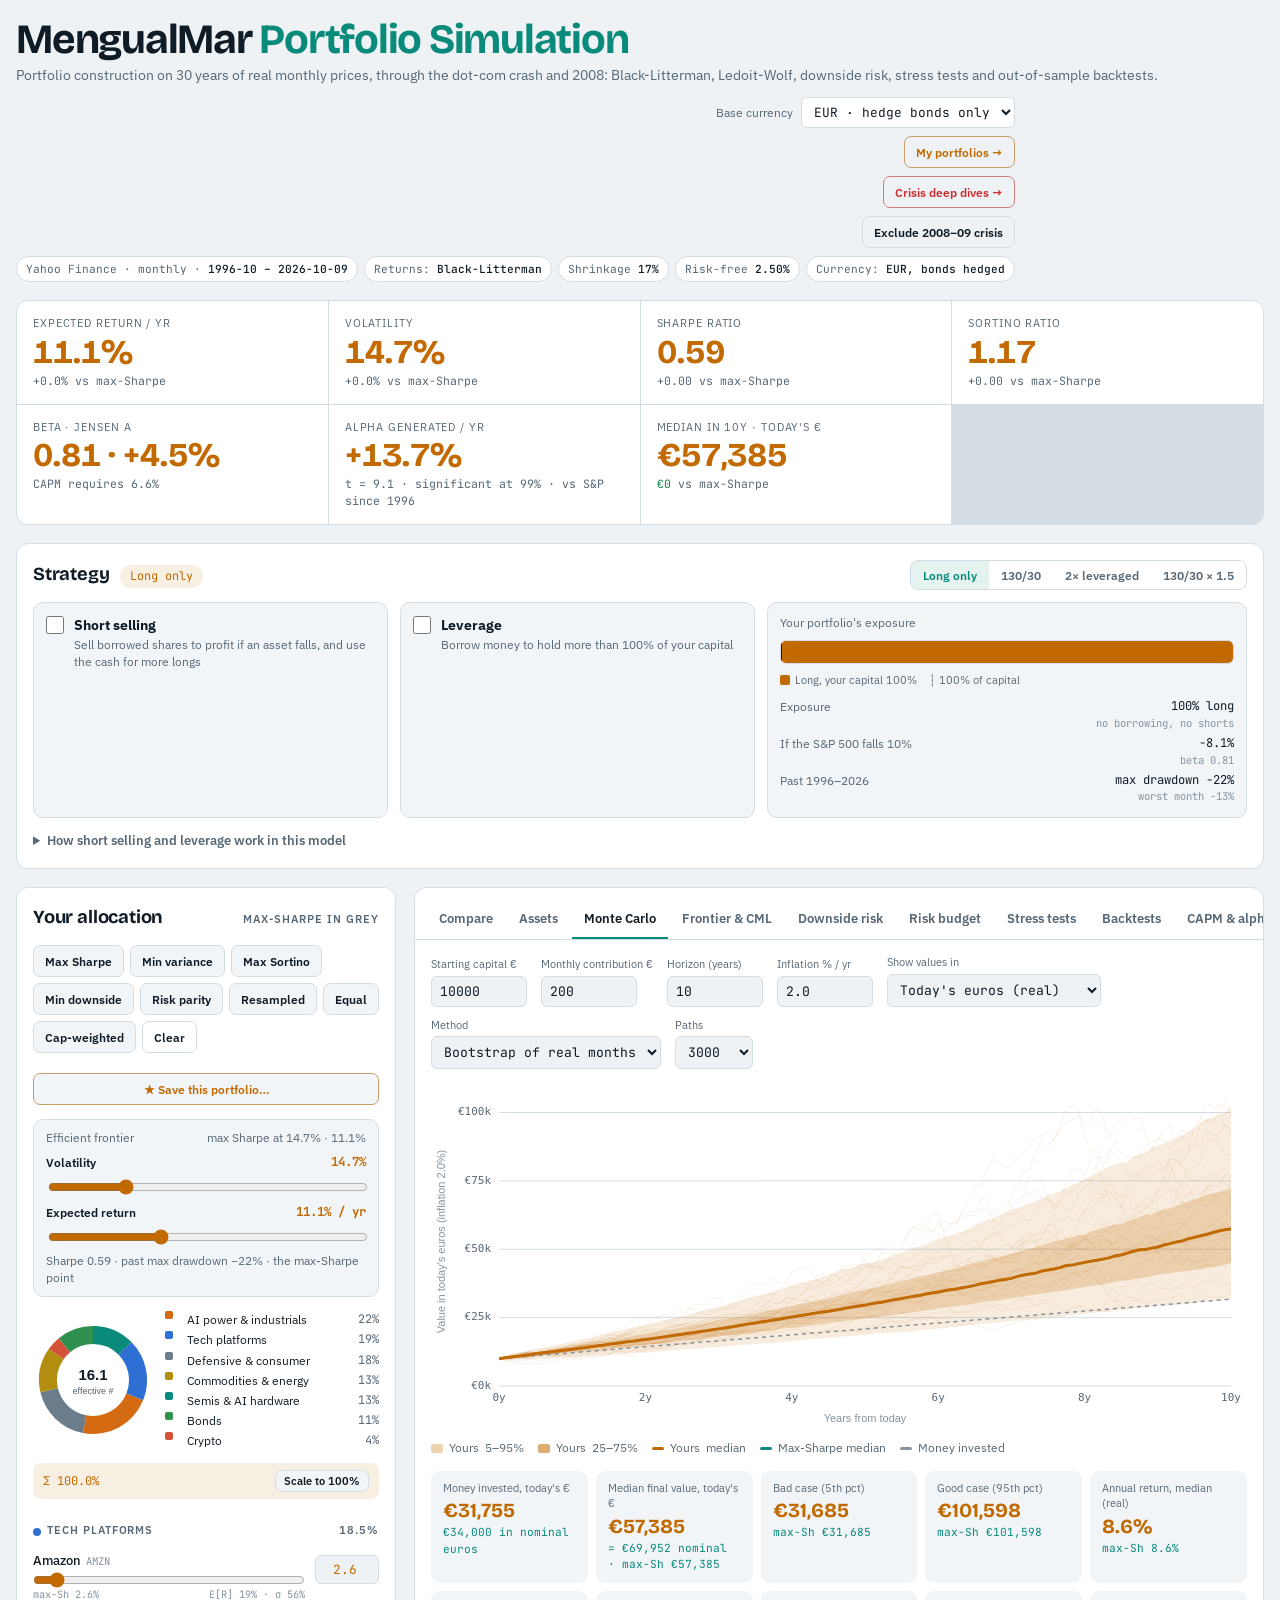
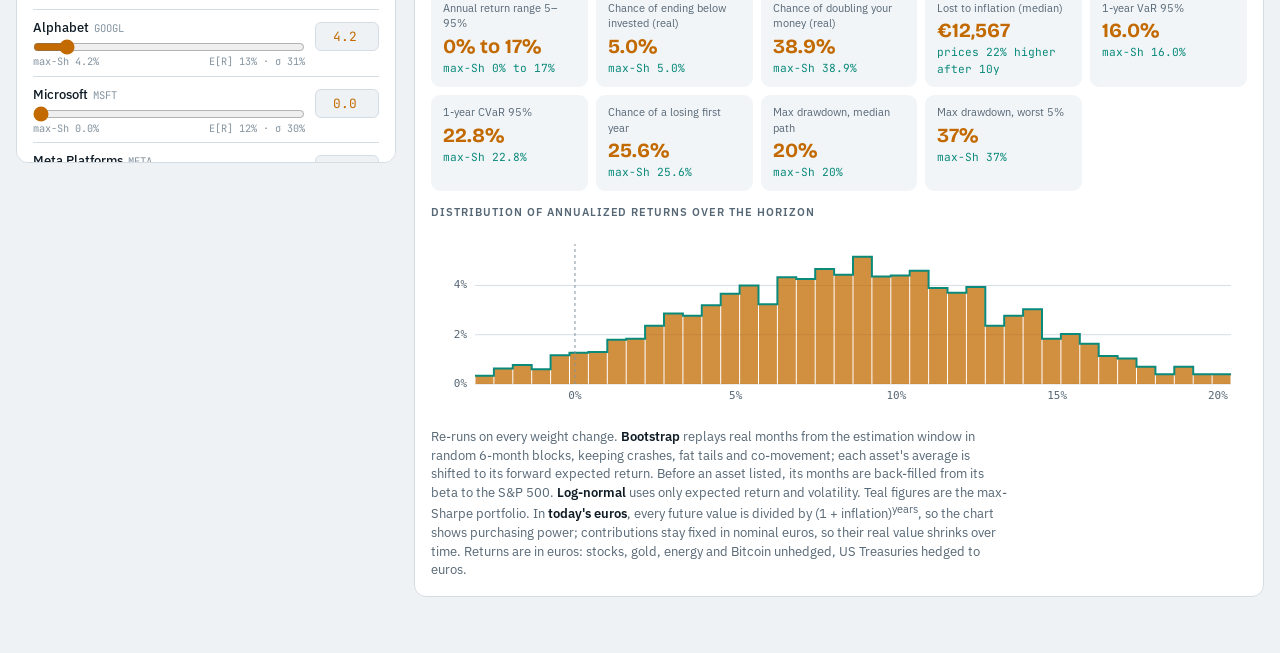
==== commit c157e4f6: "Weekly data update (2026-11-01)" ====
--- a/index.html
+++ b/index.html
@@ -641,6 +641,7 @@
 CRWD|273|3043,-875,-2826,-1441,1621,-1402,2250,-237,-664,2152,2978,1421,1287,1107,922,-982,2377,3819,188,9,-1550,1425,654,1313,92,1080,-1253,1466,-2295,-571,-1178,807,1633,-1247,-1951,536,892,-54,-975,-219,-2702,-1051,58,1397,1373,-1254,3339,-828,1007,85,267,561,3407,773,1456,1082,-110,-875,722,2216,-3947,1954,115,585,1654,-110,1634,-211,-952,2164,991,805,-1075,-679,1574,1073,-623,-793,-584,-1573,495,1417,6399,440,4,2103,1461,-541
 JPM|0|776,1020,-542,415,824,-624,-122,258,271,1775,-209,613,-166,-579,69,-155,1574,872,328,-189,1108,65,-3058,-1786,3291,1166,1192,891,349,220,190,-1227,1952,-1049,860,-993,1640,-1146,57,445,-132,950,-1684,355,-749,890,1217,-1734,-81,-1896,2322,2191,-1515,-377,774,244,-952,-190,-901,-1332,456,667,-363,-544,-1410,2188,-59,242,-565,-2561,577,-2807,1118,2130,-465,-135,-283,454,2555,1196,402,358,-237,32,559,-139,376,687,548,227,-964,-202,524,-286,603,38,-202,-246,361,-347,-209,-534,360,73,-120,46,-356,12,901,445,376,101,350,122,987,-604,-150,951,9,285,175,-245,436,619,-302,-204,845,-52,-652,-846,116,292,341,-294,-432,954,-1424,566,1185,-976,-2021,1975,-527,2133,-1099,-2325,-41,-1811,-1043,1632,2437,1182,-756,1348,1244,83,-456,172,-193,-644,778,662,-474,-705,-750,1018,-973,468,-100,-61,1342,606,389,-126,-48,-524,-532,-59,-714,-1981,1642,-1090,736,1299,520,1718,-591,-2287,778,160,317,899,372,-144,704,774,397,-298,391,1139,-330,634,-933,230,44,1102,220,-472,264,685,-721,-73,369,79,309,133,107,-53,402,-1254,1269,-114,512,398,301,180,-646,-488,614,378,-97,-928,-538,519,751,328,-480,375,552,-135,477,1575,763,-138,708,-307,-39,-557,1126,99,-99,508,596,389,232,873,-15,-479,-58,-163,-263,1092,-32,-152,-271,199,-1220,688,83,-300,1552,-869,551,449,-529,713,699,548,580,-444,-1228,-2246,747,162,-334,374,367,-391,278,2024,780,199,1438,344,163,678,-530,-186,538,234,441,-651,-30,-559,-458,-386,-1179,1078,-1484,335,-141,-812,2154,977,-295,514,242,-910,692,-183,717,935,-736,-90,-340,1224,898,314,671,765,-372,568,-18,579,564,-620,589,1253,-401,1209,-99,-731,34,792,981,268,175,465,-89,63,292,-464,-183,-204,703,-444,936,796,120,-708,239
 GS|32|635,-1099,-680,199,1662,581,2537,-259,95,1378,-1129,-2111,2884,425,3122,-1192,-1239,-1772,3021,649,-1934,-725,718,439,-978,-294,-368,-1092,971,1387,421,-609,-694,1150,-1261,-419,-278,-10,567,-1458,861,1015,-1351,17,198,-197,1166,738,276,435,155,-519,1224,232,276,108,635,-144,-705,-294,27,-607,166,400,580,649,-69,391,88,109,-268,-870,464,560,344,935,415,205,-97,1081,3,1109,233,-583,-34,179,-268,1380,1240,264,234,660,-491,242,597,559,-610,-1295,-655,2314,1456,-858,-511,-704,-1499,-250,1592,-782,-86,543,-1091,-2194,-2751,-1461,684,-434,1344,1640,2120,1280,199,1076,154,1142,-769,-9,-48,-1192,537,913,-1490,-40,-900,1489,-898,559,1145,-288,770,-270,31,-316,-479,-657,-543,141,-1363,-1865,1586,-1216,-566,2327,360,802,-741,-1649,17,526,524,753,766,-335,829,1591,163,-174,-73,1131,-668,845,-695,400,167,537,492,-741,176,-156,-246,33,477,324,393,249,350,-51,288,-1105,1043,-96,450,530,126,-178,-771,-787,791,169,-515,-1036,-704,498,454,-242,-683,689,712,-483,1052,2341,919,-423,845,-739,-258,-529,504,155,-37,601,223,245,288,515,-158,-421,-537,-489,-235,764,49,-571,50,-1505,-1240,1853,-26,-239,726,-1098,1212,759,-679,163,297,432,388,340,-1504,-2300,1865,780,58,17,412,-190,-594,2197,1499,283,1782,276,656,712,202,-123,1084,-858,934,-783,94,-729,-378,-271,-746,765,-913,1224,54,-1191,1756,1282,-1108,653,-387,-631,499,-497,-42,1033,-715,-126,-617,1342,1295,-46,203,736,216,763,-92,1254,83,-297,458,1753,-544,1184,-235,-1221,23,1021,1787,224,354,686,-88,465,694,642,-811,-106,919,1102,-95,69,74,-1181,-65
+BX|129|-1797,-367,843,140,-1222,59,-1708,-1008,-194,1757,597,-647,198,-201,-1421,-4042,-2816,431,-3093,798,4887,3503,1486,-374,683,1716,1016,-549,538,-520,-755,1525,221,-14,-2323,-1023,1663,-868,2577,623,-436,1055,1117,1316,231,593,-794,-394,30,-1678,-1262,2279,-596,204,1285,-120,355,-1493,-1050,855,597,-189,586,756,-370,613,1867,452,466,543,652,-379,812,-315,1397,647,875,1022,397,373,-30,-1022,525,759,-76,260,-611,-293,1129,92,1038,247,382,762,693,-669,-222,-1274,-753,795,-554,-637,-1016,119,801,-122,-456,-630,1082,216,-689,-196,460,501,1332,-208,54,681,661,143,190,-215,196,108,-472,95,1415,-458,-603,-204,317,75,1033,570,317,-1333,423,-1162,1305,77,473,1389,-408,1736,907,371,-185,885,294,317,917,-1099,-1536,1464,955,-25,-532,-62,-142,-341,1923,883,367,445,766,1983,472,482,1938,907,-747,1992,219,-853,199,-235,-42,-1900,1597,-2255,1329,-797,-1090,995,43,-1894,2934,-451,-326,266,-413,856,1358,151,72,-1305,2168,1651,-494,349,278,-1063,334,274,1549,15,757,1011,1391,-977,272,-823,-1327,-511,535,780,1563,-30,-32,-1417,74,527,-760,-1947,143,921,-599,60,857,1327,-2175,573
 LMT|0|-55,156,97,55,-380,-466,655,506,1061,272,-216,283,-1084,314,90,565,1213,-325,-100,115,-568,-584,-1178,1513,1048,-646,-1831,-1681,691,77,1407,-560,-788,-654,691,-1166,-3881,48,1006,-1543,-574,1794,2171,-30,51,1335,129,1605,887,-457,-44,215,802,-455,-137,922,-324,694,88,976,1147,-453,47,1350,670,207,924,-118,1201,-776,-106,213,-1047,-965,1063,-1160,-1023,400,526,-702,248,1003,-189,-992,46,-43,1189,-541,-437,-138,451,433,513,175,191,372,-124,1090,-869,407,287,311,-18,687,-3,-381,14,-193,-79,57,500,632,815,310,102,-409,-103,1107,404,419,101,446,179,556,42,-25,-91,240,-405,462,102,943,143,95,-489,253,-399,-378,679,361,-985,575,1201,-581,-2245,-862,904,-243,-2245,938,1376,724,-356,-730,106,413,-1190,1318,-243,-110,520,702,201,-510,-678,87,-668,253,1,-351,275,1386,39,157,-143,-75,394,-647,-103,-209,449,430,352,176,861,164,76,-744,517,251,322,246,31,84,-108,-587,265,968,266,796,249,1075,287,419,454,724,493,151,844,58,55,53,-178,388,500,505,426,133,53,-218,698,145,-806,165,-122,1140,-214,305,604,43,-92,-283,304,265,491,236,505,184,-321,-134,278,840,-577,56,680,38,69,501,-125,523,516,160,-69,421,60,1053,-12,-412,-506,-135,-608,1038,-113,797,-1506,299,-1284,1064,758,-299,1105,222,738,-38,667,155,-343,445,-42,995,-1306,-836,1478,45,-606,385,361,-179,-865,498,-275,-934,341,1188,299,111,-101,-177,-249,-409,-370,113,663,949,1225,175,-210,249,-231,-376,220,-805,2599,32,27,-478,302,-32,-175,-376,369,-304,111,-879,1117,-81,122,-526,46,622,221,116,-2,1602,483,347,-659,-305,-764,-473,-272,-8,695,97,-333,-910,823,1036,-147,-692,644,3113,376,-767,-1430,241,-333,1438,-369,-870,2508
 NOC|0|61,345,-44,-527,-749,489,1040,180,377,3113,203,368,-998,346,210,662,1337,-2220,-163,181,-381,-2143,-2130,1518,924,237,-1000,-2206,1006,-394,684,622,-184,877,108,-1234,-1365,56,-133,-708,-899,1683,3384,868,-1350,724,1010,1680,-756,85,-155,441,841,-700,372,-120,-977,14,273,2316,-102,-568,739,1071,-375,564,673,85,304,-1144,1130,104,-1687,-564,7,-575,-471,-104,248,20,-164,690,397,-969,369,403,322,115,496,-266,83,439,417,-207,-137,326,-296,929,-351,-457,243,204,161,206,-84,38,162,-310,-130,746,475,337,359,653,-205,-286,-97,335,139,188,-246,128,116,478,128,382,-77,317,300,-227,408,-105,720,-532,-19,90,-48,-103,-544,311,-1134,73,277,-1208,-2255,-1177,999,683,-2159,1682,1078,-63,-408,-239,1046,600,-312,1016,193,134,898,703,346,-1013,-1001,774,-692,1201,428,-168,501,698,-309,409,144,342,623,-1275,-887,-448,1070,-28,247,-72,388,214,359,-627,857,377,188,-69,340,-207,132,-375,182,682,795,962,50,1118,90,324,1285,538,171,82,529,194,-152,62,-158,304,377,357,471,266,458,649,602,-287,-429,385,-35,907,-490,135,1313,-31,131,-199,431,295,422,311,496,-254,-169,89,704,902,-650,-151,787,-339,341,539,-58,250,383,570,271,402,17,1095,279,6,-776,162,-563,-234,-26,632,-1746,-33,-577,1252,567,-702,753,505,655,695,645,225,-595,18,-222,890,-1189,-799,929,180,-828,571,586,-792,-814,478,81,-594,225,1097,951,367,-67,-11,173,-205,-82,-193,1097,-444,2001,115,-175,690,226,7,16,-160,1673,-254,231,-1788,396,-51,-10,-518,466,-237,-225,164,710,119,-148,-457,361,383,133,-665,-329,1110,803,133,-361,-381,-375,383,-524,1138,-498,-36,363,1533,233,367,-425,-192,5,2140,497,-582,-1506,-273,-925,651,-6,-1042,1532
 NUE|0|-665,1478,-606,196,-745,-473,902,1830,-407,985,-866,-689,-83,-431,-317,-142,814,593,1010,-1408,-1044,-543,-1739,1337,1154,-690,282,1329,-906,-84,3319,-1491,-474,224,-399,257,892,-277,893,-924,-13,94,-1400,-901,-1481,1375,-261,-1697,1420,18,1466,431,676,-897,2660,97,-421,-205,148,-1794,403,1981,738,1292,-552,1405,-901,1406,-216,-1416,-1037,-2389,1119,1922,-1743,-337,423,-777,702,1662,296,96,424,-1036,1951,233,16,55,1170,-193,-338,1086,1689,898,-641,1706,-756,2527,-82,730,1100,-728,-1122,364,-1339,2155,186,517,146,1208,43,2624,216,2237,385,-326,427,-199,-809,251,1802,247,-767,1808,-569,800,-256,643,-1224,-1441,538,1358,429,-453,101,-233,1164,566,1146,-93,50,-2337,-825,-2390,256,-1192,3049,-1171,-1750,1441,660,791,198,9,16,634,-1523,642,1085,-1254,147,1048,-13,-501,-1030,225,-603,487,5,-126,1706,477,447,-329,204,-984,-174,-565,-723,-1134,1941,437,127,1243,-216,-50,-871,-880,705,343,-395,260,489,262,570,660,-209,327,-548,204,-185,799,-276,855,561,-137,527,-942,391,134,239,-216,-200,197,816,60,-41,-80,-784,-1101,774,187,280,-319,-609,16,-193,-1241,1265,-201,-187,-305,69,2120,524,-255,269,856,-956,272,-121,2731,-370,-240,771,-395,270,-527,27,-35,-444,238,319,-57,1123,532,-233,-600,87,417,-204,709,-662,213,-682,218,-1358,1820,-109,-299,-219,-1589,1563,-131,-993,475,577,466,57,-1562,-1293,-1182,1435,260,-103,130,837,-45,646,1244,-17,-839,2276,3488,248,2465,-605,843,1302,-1589,1336,-483,789,-1117,2980,1332,412,-1442,-2081,3006,-211,-1914,2280,1413,-1176,2823,-93,-743,-407,-1088,2457,495,1,-885,-547,1501,271,741,287,320,-1484,19,-605,307,-677,-68,-565,906,-2419,1004,704,-1206,-81,-839,1895,1044,396,-857,1080,629,262,896,-47,-407,3323,1097,-1068,1551,-297,-614,1716
@@ -656,7 +657,7 @@
 COPX|163|-1373,-1157,2435,-402,2427,837,12,1958,-412,220,-51,490,-496,-124,162,-1226,-3206,2783,-439,-283,1651,140,-1009,-7,-2025,248,-153,392,1105,213,-8,417,69,-915,-395,-760,-312,-1553,46,437,540,199,-851,581,-544,734,-410,219,633,262,501,-515,-1165,-749,-386,-536,-1712,1836,-609,1785,-889,-563,-1834,-749,-1830,1887,-1653,-531,-1524,1908,1837,2183,-1559,620,1291,-891,587,453,2121,-537,2345,-506,-431,-464,-552,381,1983,533,-616,298,-449,1368,263,-310,-449,-19,-100,-604,25,-1187,366,-1254,217,-483,1191,649,18,-128,-1474,1426,-856,-1299,338,216,372,1239,-1393,-1081,-2417,2181,791,1391,1241,1200,-671,376,2530,1391,-217,2451,-384,1097,451,-953,188,-246,-737,912,-485,498,25,1402,995,-1133,-172,-2275,-98,-51,-371,39,2203,290,1398,-752,284,184,-1282,900,1238,-907,-387,-958,417,1141,-346,-199,1752,1013,234,-385,-570,-95,1143,-807,-258,-834,145,-187,211,-252,808,967,-417,1534,1954,394,460,1617,1761,1143,-2332,757,1214,-1268,209,1770,-820,-1465
 ENERGY|0|680,573,58,399,-887,116,33,858,223,706,196,639,-174,-615,42,-605,648,476,107,-432,-238,-987,-1799,1608,196,-581,-253,-684,-245,1906,1325,-195,389,183,179,-470,-238,-171,230,-310,-66,1650,90,1042,-424,-462,1221,136,-584,-221,1427,-406,227,-44,1087,-13,-995,-59,-313,-786,837,-316,497,-418,831,643,-317,115,-13,-1123,63,-735,-52,284,298,-295,79,45,69,960,111,-339,452,-97,178,151,1539,-175,507,107,20,29,449,239,-177,779,187,688,-218,186,1518,-296,-456,185,689,527,630,514,-916,125,114,1342,-799,414,661,-393,158,416,-346,-360,438,664,-82,-325,-236,583,458,702,369,-80,-83,850,464,-491,535,-1166,674,-317,1264,547,-3,-1375,-91,-1325,-1782,-177,-257,-523,-920,524,675,1637,-578,391,135,547,199,362,22,-633,129,443,139,-1180,-641,991,-504,1091,461,99,1021,602,633,89,223,-487,-228,-24,-953,-1194,1694,54,-93,306,559,-428,-123,-1163,593,243,382,197,-104,-177,129,559,-240,129,15,35,-327,525,-65,247,434,-47,278,-620,590,196,599,67,516,-420,247,-796,-463,-868,-120,-487,506,-404,914,-524,-379,-629,-570,-718,1081,-126,-897,-275,-73,905,915,-12,365,-344,198,300,-126,568,387,-498,-133,275,-450,-217,-3,271,-308,854,40,119,556,237,-722,-66,1024,137,58,206,-325,343,-1009,-377,-1017,1069,223,134,30,-797,613,-163,-774,491,-247,136,562,-952,-1520,-2659,1414,7,-123,-289,210,-1341,-647,3202,274,290,1571,181,157,371,319,-603,-122,1023,841,-742,354,1390,538,1058,-199,1410,-1663,630,266,-824,1885,263,-411,359,-374,-182,344,-919,516,688,256,214,-444,-3,55,-73,145,840,216,-236,-72,195,-150,-303,37,523,-912,543,26,618,-1068,105,497,229,419,-71,-19,328,-49,1304,745,1389,-356,-586,-525,1167,420,-90,1235
 REP|40|47,1566,-673,427,-663,-348,432,-699,-1071,-69,-225,906,-103,353,504,-401,-723,183,196,-1651,301,-300,375,-1682,349,255,-319,-432,13,318,745,-930,-473,1154,494,1014,-244,287,112,857,266,-28,544,-264,593,26,1143,572,103,99,144,96,326,-201,-248,604,-134,1221,674,-16,673,-298,-422,-111,210,1074,554,987,-833,-101,-98,-600,299,179,508,-658,245,-58,227,373,1160,822,-389,-410,-275,623,-184,1061,788,-188,-576,-64,1067,-616,-373,-932,969,-38,1729,208,-475,-1261,-771,-401,-3607,264,897,-1145,-1392,1149,1105,1672,-18,767,686,952,-153,244,3,-1138,-448,431,-53,-1303,-12,1841,-324,1221,775,-1250,1420,1668,655,214,426,-476,219,-680,-886,-702,1369,-142,230,-878,-464,-404,-2387,-2172,1195,-10,1507,534,296,625,-190,1050,-457,-478,1547,-231,-533,1337,-312,711,844,-218,-157,-706,713,155,542,474,92,-543,-33,-440,-605,57,-1361,-583,922,-384,1048,-725,-519,-390,-1539,-1863,903,301,-1188,-648,74,902,1599,-153,22,7,658,114,312,-477,892,410,86,416,223,584,-613,952,259,723,174,-201,-93,628,-465,-112,773,-51,588,145,-329,387,-1011,-378,-383,888,-203,-37,-109,-485,76,209,-924,760,487,-396,234,-1166,-1930,-1763,-93,214,-12,-1110,175,-1531,-714,5470,838,-245,2781,-147,-362,1143,-617,-989,470,1421,-236,-1351,691,957,362,129,1384,690,-860,-1385,565,-1164,1774,1242,399,553,-293,-302,-447,-821,766,793,69,687,-1135,486,-282,320,677,467,-555,356,-319,-651,-341,-414,-580,27,-290,77,930,370,-757,964,873,795,793,791,359,118,84,860,1425,2626,-588,-365,-238,2397,418,726,135
-BTC|216|-1257,1174,-1530,-3208,1692,-395,-331,-252,1428,820,-1918,261,3309,2010,1411,-1435,1869,-479,758,1853,2671,-723,-788,595,1496,638,2924,69,2160,-917,2576,6963,850,1590,6358,-775,4909,5821,3833,-2780,173,-3293,3251,-1890,-1455,2149,-955,-585,-465,-3641,-683,-761,1148,650,3033,6025,2615,-676,-451,-1388,1092,-1772,-497,2998,-803,-2513,3448,927,-341,2392,316,-767,2779,4241,4777,1418,3631,3053,-198,-3535,-614,1879,1331,-716,4003,-703,-1877,-1689,1224,543,-1718,-1570,-3777,1795,-1409,-308,548,-1623,-362,3984,3,2303,278,-700,1197,-409,-1129,400,2855,878,1207,75,4372,1656,-1500,1130,-713,310,-874,739,1087,3736,-313,961,-1761,-216,1412,1107,239,805,-650,538,-395,-1749,-319,-1016,-1479,185,1183,-357,-2041,727,2505,637,-749
+BTC|216|-1257,1174,-1530,-3208,1692,-395,-331,-252,1428,820,-1918,261,3309,2010,1411,-1435,1869,-479,758,1853,2671,-723,-788,595,1496,638,2924,69,2160,-917,2576,6963,850,1590,6358,-775,4909,5821,3833,-2780,173,-3293,3251,-1890,-1455,2149,-955,-585,-465,-3641,-683,-761,1148,650,3033,6025,2615,-676,-451,-1388,1092,-1772,-497,2998,-803,-2513,3448,927,-341,2392,316,-767,2779,4241,4777,1418,3631,3053,-198,-3535,-614,1879,1331,-716,4003,-703,-1877,-1689,1224,543,-1718,-1570,-3777,1795,-1409,-308,548,-1623,-362,3984,3,2303,278,-700,1197,-409,-1129,400,2855,878,1207,75,4372,1656,-1500,1130,-713,310,-874,739,1087,3736,-313,961,-1761,-216,1412,1107,239,805,-650,538,-395,-1749,-319,-1016,-1479,185,1183,-357,-2041,727,2505,637,-761
 UST|0|249,205,-145,6,10,-130,161,83,100,285,-99,147,167,31,110,173,-38,14,49,98,95,23,320,364,-76,-34,39,66,-306,59,29,-136,-26,-45,-7,109,13,-7,-93,-45,100,204,-25,16,221,62,162,90,90,215,240,133,126,51,-116,23,40,264,112,241,222,-232,-116,45,129,-230,260,103,172,266,252,385,-125,-209,355,-77,220,-38,14,379,-69,-502,71,498,-147,2,204,102,161,130,-435,-53,65,121,283,32,99,-198,117,87,-137,-40,252,184,48,-219,200,-175,-124,63,137,-70,-10,-136,-63,-11,23,168,176,121,54,131,-128,-40,206,-14,61,-139,-47,226,226,9,108,405,5,336,124,134,-242,-178,115,72,153,-14,-86,775,516,-389,-73,331,-275,-208,-56,83,76,112,-14,202,-440,237,33,-106,165,293,305,91,336,0,-1,-90,-343,-2,-21,-15,184,251,-50,317,465,224,-129,58,199,86,-110,-159,251,287,-41,140,-12,-35,-40,98,-94,-129,113,29,153,-311,-255,-35,-142,185,78,-88,-209,306,36,-56,76,183,-22,-22,188,-105,154,129,13,430,-247,86,-63,-42,-163,152,8,158,-64,-43,-45,333,149,-7,-16,-10,309,25,-101,24,-149,-423,-12,22,72,8,111,83,-51,37,146,-144,-19,-28,18,-215,-93,116,-128,99,20,-53,101,-121,-30,133,280,65,-53,266,-52,305,122,4,395,-119,19,-69,-93,347,296,372,28,33,4,85,-97,33,-138,34,-24,-109,-236,-239,100,42,102,199,-39,-160,-44,109,-52,-211,-30,-406,-423,62,-86,296,-385,-473,-145,361,-149,358,-327,372,81,-144,-126,-65,-73,-314,-193,455,377,7,-208,73,-313,180,122,290,135,138,-339,102,-226,62,280,34,106,-124,160,-59,165,65,71,99,-76,-23,247,-232,-15,-2,25,-139,12,-335,310
 FER|40|4298,-941,-1310,-940,361,-195,108,451,-735,-443,1253,1519,1106,-686,266,464,121,503,-242,418,489,-155,-391,455,1596,298,1067,1145,83,-1792,976,74,-598,334,553,349,53,-169,265,307,-73,380,-475,314,279,602,1577,245,189,1122,-193,-18,480,459,519,-266,-49,335,715,855,-386,-571,35,204,736,253,852,545,-1392,296,-527,1276,183,-213,513,-496,126,-275,446,625,883,918,6,-243,761,656,-324,-346,-829,-349,223,-353,1490,-816,-587,-467,1131,-748,585,-85,-2714,94,278,-13,-2435,-972,-667,-3274,-441,-613,2328,2030,-463,3249,804,3111,-1107,452,1036,-1093,-1582,1019,-439,-2818,-167,4157,12,590,2200,-1499,353,2037,124,440,996,-489,-20,117,-191,-802,1146,-383,-126,-266,888,-1039,-292,-1234,1679,-187,822,1135,807,463,1000,812,-139,45,371,84,-166,607,-216,797,747,-169,552,-49,851,311,220,-225,272,-362,-277,-459,538,242,-273,-21,647,104,521,-304,133,1095,-128,47,509,-432,-390,-343,-1155,990,-32,108,-855,578,-400,791,-632,-853,92,-20,565,579,586,727,-75,-362,624,-363,129,86,310,145,-523,-394,301,-369,-7,185,496,-428,-343,554,-221,1106,256,170,475,-156,752,264,891,137,174,210,181,462,-996,-1524,280,1054,-148,-763,833,-865,-1096,3001,-43,-1365,456,383,1000,300,56,93,-271,119,881,-1194,1253,-1221,-35,-136,-410,136,-231,519,-579,-819,699,930,-130,1247,-503,601,617,-93,133,642,-376,-431,18,1545,486,506,-219,543,-852,937,-117,234,523,305,-706,423,259,188,341,14,957,519,403,-332,628,492,853,638,-60,495,926,-1480,752,114,16,-456,-1067,-775,534
 IBE|40|895,385,-172,-36,83,-855,-34,1069,-397,-132,393,1065,1080,-640,436,-1234,-76,457,428,-508,554,-646,130,-728,622,311,549,157,447,-1613,825,36,-838,906,824,692,441,617,-87,838,-80,81,-44,-101,-104,361,1437,-87,749,-1,-461,283,431,-100,0,137,547,718,800,-33,665,-102,-44,-166,302,-139,83,900,-441,-167,377,586,1081,245,79,-137,705,514,448,2080,253,-326,-161,-113,294,785,535,1575,-271,215,-179,552,975,298,-825,60,-350,645,-562,-143,-719,386,-1149,-1682,-2898,347,2321,-1263,-1542,634,1349,719,-487,953,787,579,-704,393,304,-1034,-575,506,-612,-1629,-1151,2430,-19,866,970,-1802,1391,1218,158,-22,678,-485,81,-799,-933,-779,792,-1116,-508,-279,121,-533,-1783,-1829,2159,-1766,911,1545,1353,-418,1197,47,-752,-658,1504,162,-286,843,-353,915,958,41,37,-41,640,572,-36,326,607,46,-124,-228,-112,414,-613,205,-149,-501,220,388,-173,612,-338,-142,670,-175,205,46,-762,197,605,-354,-33,105,-339,319,45,-1106,868,-311,629,791,10,1056,4,128,424,-511,441,-219,-244,780,-869,-113,586,-892,812,444,-378,-154,-376,577,694,526,116,504,306,217,773,-190,819,87,-157,-428,460,787,426,-1268,32,796,814,1414,-301,-185,-418,1587,503,-451,-648,159,580,-163,-871,116,246,-1863,1846,-628,540,-227,45,-272,445,280,-1300,563,-207,-953,860,881,469,172,-111,863,381,-585,614,-93,-428,-660,-40,1170,553,-619,-501,780,-60,634,-105,453,783,922,-450,-383,-287,422,225,1151,1195,110,441,-578,700,61,759,377,283,581,450,-438,302,-250,978,-270,-221,44,623
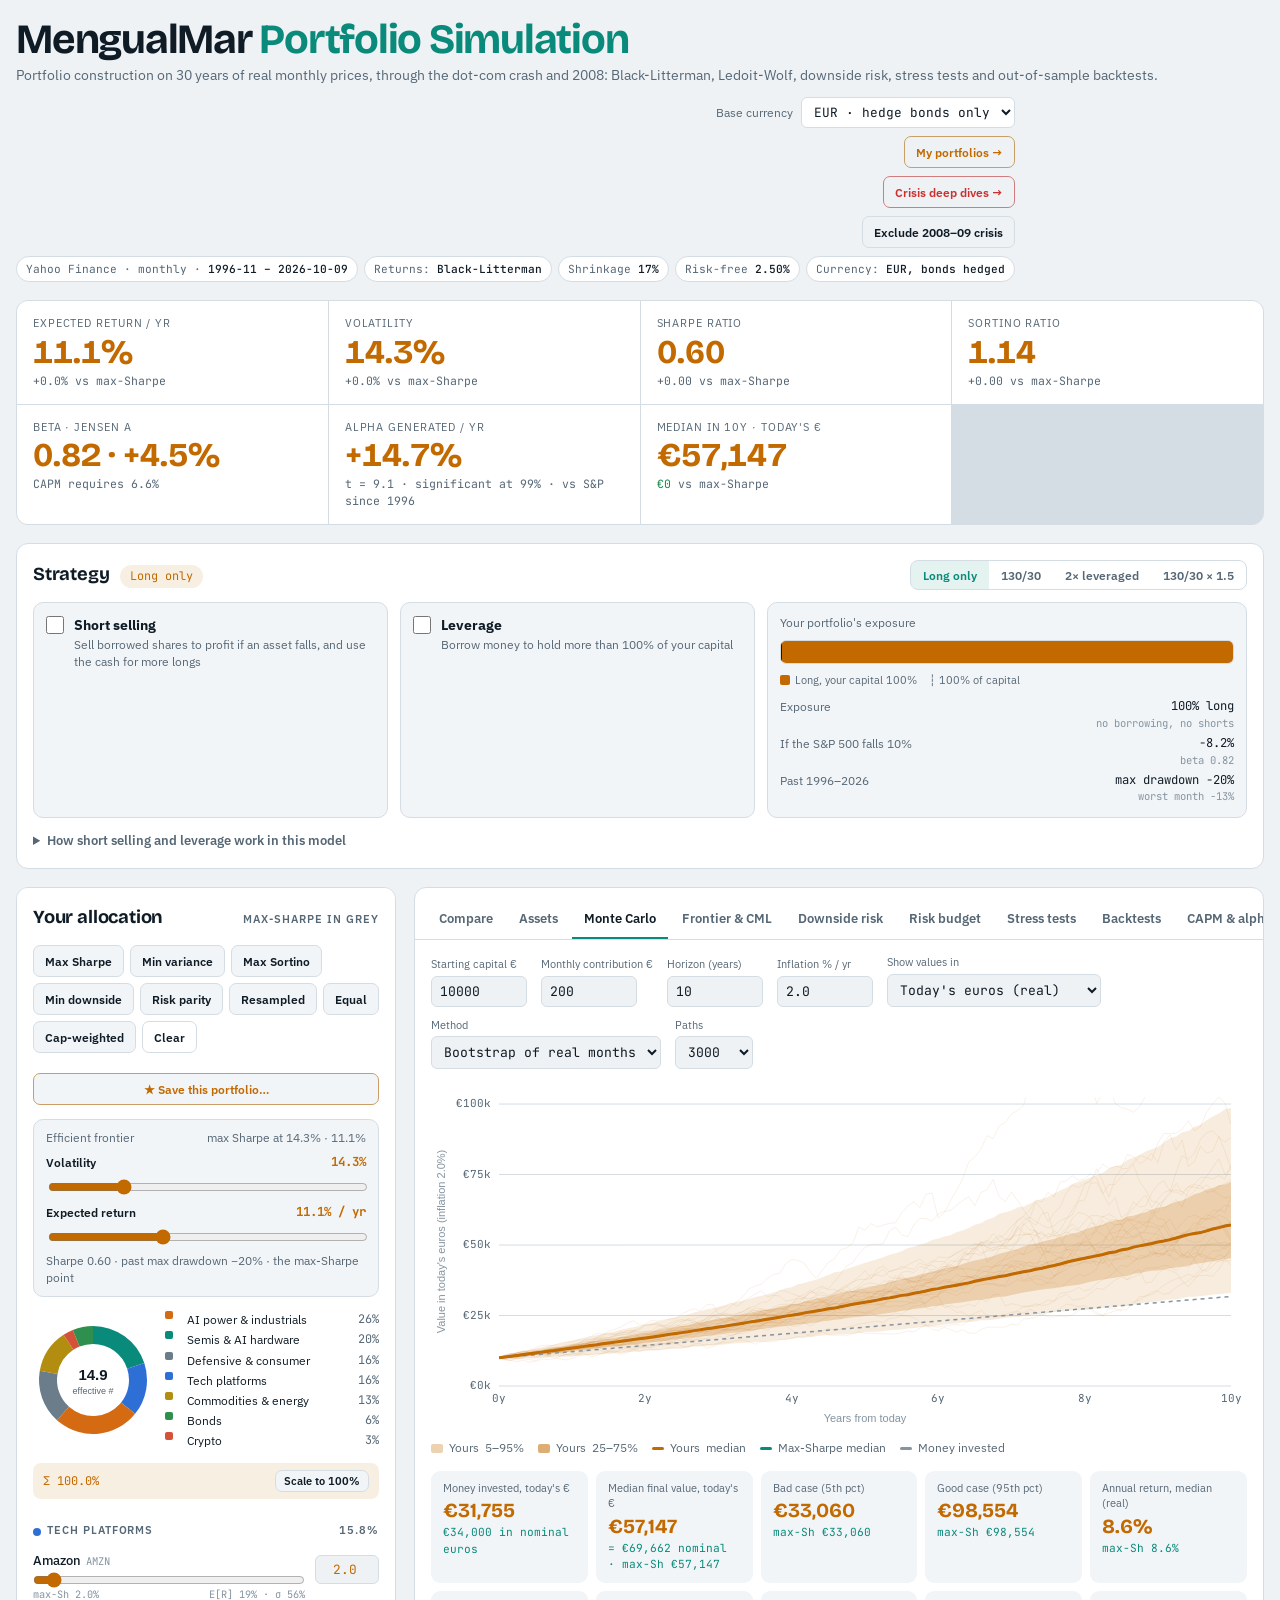
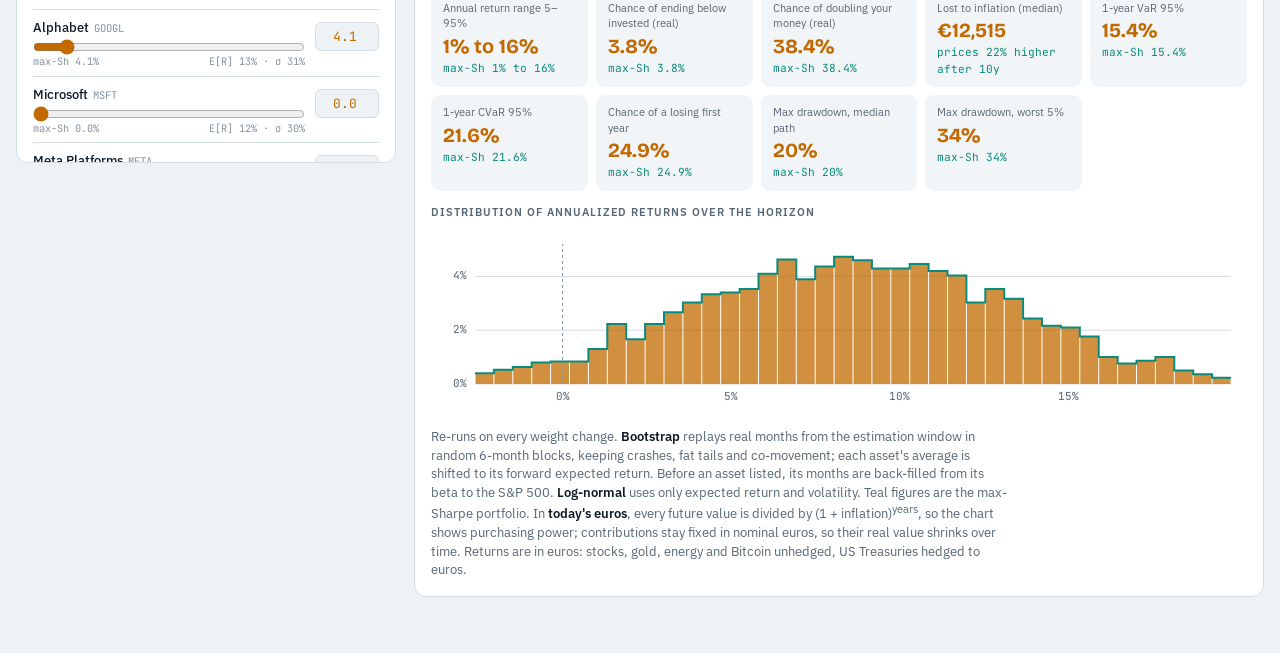
==== commit 1ce2daff: "Weekly data update (2026-11-14)" ====
--- a/index.html
+++ b/index.html
@@ -618,55 +618,55 @@
  </div>
 </div>
 
-<script>const RAW=`1996-10|361
-NVDA|28|1546,-370,-1361,-651,1209,523,3975,-3156,1494,5650,3556,-2104,7268,3201,549,2805,1139,-560,3229,315,-2410,-3483,-1910,5756,-1344,4528,2831,277,834,-1278,471,-3514,5602,2748,2244,-173,-2241,-1304,-2153,-388,-4865,-3556,-876,-1525,3902,4395,-3281,-1034,2229,206,1126,8262,-1246,-1667,-482,-1211,1071,2008,928,-409,0,1865,-2227,1428,-1271,-2467,-1920,1653,-34,3221,2316,-272,2648,-1804,-770,2357,-140,127,1338,1173,-213,775,113,2298,483,2149,206,-2136,-735,399,3148,165,1784,608,5,-1718,114,-716,1428,532,1926,1077,1180,625,-237,-1085,786,-2772,-1301,-748,384,2019,-2421,-3889,1049,-1527,-1821,-1473,803,-149,415,1908,1643,-915,825,1453,1230,351,-2043,920,4303,-1761,526,741,-971,-1636,-2230,-999,152,2519,291,1323,1315,5532,-527,-1853,834,20,-2046,-1324,-376,-601,1831,561,-1132,657,257,165,-1558,-438,1118,-203,362,-492,-1019,56,242,0,390,134,733,562,-297,285,266,549,-238,326,269,-200,1760,-256,313,334,-242,-561,1163,-514,591,777,-439,-424,1534,-512,607,15,-913,-80,1316,965,1509,1223,391,-1113,746,1362,-28,3184,62,2146,762,1171,385,2976,1577,229,-694,734,-425,3854,15,1242,436,551,1568,-288,-359,2703,-148,-430,-289,1220,-606,336,1469,12,-2498,-2241,-1831,768,742,1640,80,-2507,2124,273,-62,392,1548,790,856,48,1430,-240,1088,2147,706,1176,2600,120,-736,692,-256,-50,558,-264,1245,823,2316,-252,1482,-746,2342,2781,-998,-1675,-41,1192,-3203,67,-1880,1982,-1690,-1955,1119,2542,-1364,3369,1883,1967,-10,3634,1182,1047,562,-1186,-625,1469,589,2424,2858,1422,-438,2689,1269,-528,201,174,932,414,-286,-1059,404,-1323,50,2406,1693,1258,-207,713,853,-1259,537,248,-729,-157,1443,580,-512,33,998,356,-1039
-AMZN|8|278,5541,-239,8552,1717,-1885,2172,-207,3051,1108,727,-395,12638,1115,-2446,3328,1327,5185,6732,920,957,3439,-7,-3098,537,-2003,2430,2854,-1165,2044,-1051,-1519,668,-272,-1763,-1246,-2484,-1704,3776,-738,-472,-3259,-3696,1124,-4116,42,5425,577,-1522,-1173,-2842,-3322,1692,6218,-442,3115,-63,142,1671,923,-1086,-1108,339,663,2153,2061,-1910,1567,73,1826,1022,2510,120,1465,1124,456,1239,-85,-250,-422,-1466,63,74,1124,1216,-2846,-200,713,-1647,1626,1162,-242,-1860,-259,-557,973,-681,3645,-543,609,-1201,2158,-270,-494,-1647,-243,-361,-170,1176,-3048,1465,418,1859,591,-218,-454,390,166,5413,1273,-106,1481,174,1657,-429,158,230,-1613,-1703,1059,1028,380,-1016,410,586,-996,-2133,-2540,2009,1470,1015,1335,964,-314,727,251,-533,1499,2726,1439,-102,-677,-559,1467,98,-849,-1291,790,589,2582,520,616,262,-576,215,395,870,45,397,882,-328,46,-126,-994,-998,1233,-759,1270,1451,-819,725,217,642,244,-843,823,-47,583,-46,84,-476,606,315,847,-672,1127,1644,813,131,-1006,95,-711,-958,277,391,-363,832,-490,-527,1086,-835,1424,723,-212,1335,177,113,2351,-434,-19,2227,622,167,-1315,-587,744,1111,958,-99,604,136,886,-567,-497,-9,982,262,491,434,753,-268,204,-73,-196,1497,647,-62,2406,424,-430,821,405,431,457,1324,-48,-2022,577,-1113,1443,-459,859,819,-786,668,-142,-485,-227,235,136,261,871,-622,350,2689,-128,1296,1471,905,-876,-358,434,281,-156,-353,4,1207,-705,674,-327,430,-535,266,399,-493,-1028,267,614,-2375,-328,-1165,2706,-606,-1086,-935,-576,-1299,2277,-863,961,209,1435,811,255,324,-789,470,977,400,215,1389,205,-298,82,953,-324,-454,439,4,1153,553,834,-1069,-1037,-307,1116,701,671,-218,-412,1123,-450,-103,367,-1224,-82,2727,211,-1193,1395,-435,-409,-353
-GOOGL|95|2660,4710,-454,594,147,-390,-398,2188,2603,609,-217,-61,1065,1759,881,246,429,-1619,755,716,-1104,1278,-781,-209,617,1853,177,-502,891,-1038,194,289,563,498,-243,103,1010,2463,-198,-22,-1839,-1650,-652,3038,200,-1014,-1001,-221,-1355,-1028,-1848,501,1004,-16,298,1376,537,104,509,420,740,812,874,634,-1452,-59,765,-730,-762,-838,897,-718,1684,1672,-945,688,108,217,-434,-727,-277,-428,1922,-1039,-479,1507,114,776,-1019,657,372,-567,-397,-14,912,823,1013,-983,266,129,683,602,-87,383,566,105,84,-460,343,1766,281,577,538,294,-832,-411,687,228,-88,48,104,-349,-331,-335,130,467,-141,-107,-63,-97,2175,-147,-146,1551,345,199,-214,-580,637,-721,579,-605,1248,-19,180,73,-420,214,350,302,34,905,677,-582,170,103,193,609,30,166,1223,-662,-605,-179,799,265,868,37,-201,-965,175,-583,774,6,447,188,-771,-214,1250,-227,257,308,360,271,697,-653,-1324,1590,645,-108,493,952,-1006,1027,856,-10,426,1065,201,1411,14,360,1035,740,-762,1075,-415,208,-659,-18,297,-1795,-30,-422,675,-696,-1162,-119,686,-1263,1203,-888,1518,348,1447,-258,1088,260,-390,-518,681,540,29,-117,901,785,597,572,-582,-476,165,317,-126,1217,778,-1654,-908,269,815,274,889,1095,1428,1567,1387,-218,799,-776,-770,3382,-116,-598,-35,-471,146,-1867
-MSFT|0|408,1430,534,2345,-441,-596,3252,206,192,1187,-650,9,-175,885,-866,1543,1362,560,70,-589,2778,144,-1273,1472,-380,1523,1368,2618,-1421,1940,-927,-77,1177,-485,787,-216,221,-164,2823,-1617,-868,1888,-3435,-1030,2787,-1273,0,-1361,1420,-1670,-2440,4078,-338,-731,2389,211,552,-933,-1381,-1031,1364,1042,318,-383,-843,338,-1335,-258,744,-1229,229,-1088,2225,787,-1037,-820,19,215,562,-375,419,300,42,483,-544,-164,646,102,-405,-603,481,38,888,-25,-389,128,116,683,-34,-165,-397,-393,468,230,-372,310,723,-603,-12,802,-553,765,-422,127,-1125,-585,287,326,721,642,497,261,170,335,-840,-107,743,284,-398,-163,-55,254,2495,-842,595,-843,-1624,434,49,-34,-286,-651,653,-220,-1634,-884,-386,-1204,-491,1375,1029,376,1379,-105,539,434,781,653,364,-755,221,216,427,-1514,-1081,1217,-858,435,890,-470,1049,-64,-358,-448,209,-288,396,538,-231,-643,699,-322,149,1375,819,164,-74,-824,480,-366,527,-344,-410,-596,34,277,211,291,1569,618,-103,-782,564,-36,640,850,-189,115,200,700,-144,205,186,350,592,205,127,247,-284,-1302,931,-727,1963,-303,-578,578,-619,170,1893,394,208,-70,-698,855,-970,702,-345,1077,201,24,403,125,312,404,-44,294,395,260,-130,547,340,-37,1167,170,163,1107,-84,-267,247,615,-23,758,630,182,-661,427,-840,282,774,528,1073,-495,831,172,150,85,312,595,417,795,-457,-265,1363,254,1106,74,1028,-674,-374,601,390,429,41,146,696,-76,850,517,616,-661,1763,-13,173,-753,-372,319,-999,-181,-553,931,-667,-1093,-33,1022,-600,333,90,1559,658,711,370,-136,-222,-366,708,1229,-76,573,423,171,-746,682,767,-640,-11,315,-557,442,-46,-153,-416,-544,529,1668,805,726,-487,222,-3,-480,-171,-1103,-852,-575,1016,1065,-1715,2458,937,111,176
-META|188|507,-3019,-1681,1993,-254,3264,-493,1638,-1204,-613,856,-1232,218,4791,1220,2165,-4,-637,1625,1449,941,-1201,-76,589,630,797,299,564,-512,361,41,-270,403,412,-420,53,831,961,-487,53,1343,223,40,721,-471,672,305,105,-381,845,176,170,212,-960,-285,1327,401,480,577,81,-32,1210,161,-64,538,-160,-41,591,-459,-1039,764,1150,132,-1119,183,-641,-770,-737,-677,2716,-314,325,1602,-824,875,64,-441,-409,762,521,179,-163,-468,-1334,2273,996,88,1171,1558,-1068,46,527,-138,-543,-27,1433,1037,112,577,247,648,-1054,-466,28,366,-686,-3263,537,-984,-341,-1673,-133,241,-1672,-3134,2677,190,2379,1743,2115,1339,1015,841,1102,-713,146,35,859,820,1022,2576,-93,-1141,852,812,-583,979,991,-85,119,203,1771,-304,-1367,-475,1794,1408,479,-449,-52,-1171,-6,196,855,-954,-1166,695,337,-1086,-117,281,2680,-1519
-AAPL|0|366,489,-1347,-2036,-226,1231,-685,-221,-1429,2281,2429,-29,-2147,422,-2606,3952,2901,1640,-45,-274,775,2070,-993,2224,-262,-1397,2818,61,-1548,323,2800,-421,511,2024,1717,-297,2655,2215,504,91,1048,1848,-865,-3229,2470,-298,1993,-5774,-2403,-1565,-985,4538,-1561,2093,1550,-2173,1654,-1918,-128,-1639,1322,2130,282,1288,-1222,908,253,-400,-2395,-1388,-334,-169,1083,-355,-755,21,453,-580,57,2623,618,1060,726,-836,1047,-865,220,557,603,1304,-466,884,1597,-61,665,1235,3523,2796,-395,1941,1667,-711,-1346,1026,-742,1587,994,1433,742,1776,600,504,-930,-842,1223,-1509,-418,1867,-16,1346,533,1305,-744,105,-131,981,742,2143,70,796,510,1082,2377,-407,870,-3166,-764,1478,2122,851,-1129,-507,666,-3296,-534,-1387,-790,560,-91,1770,1970,793,487,1472,295,1019,170,605,541,-886,654,1485,1110,-161,-208,227,-550,1672,607,338,367,520,409,-133,46,-66,-350,1633,-145,-91,615,-558,597,1271,1883,1053,-260,-107,109,458,939,28,-1076,-124,-907,-1441,-253,29,3,224,-1183,1412,838,-215,964,701,89,-1077,575,200,994,787,277,287,775,-171,720,1060,-719,614,1008,-314,58,453,-372,-329,-662,-218,834,-58,-1102,-752,-13,1272,-1399,718,-427,901,237,655,43,-216,480,477,1338,487,-1,678,-572,327,1070,-602,968,203,-152,-106,682,-581,-150,1351,-94,280,2004,-83,-305,-1812,-1167,552,448,970,564,-1242,1305,764,-165,730,1107,776,988,540,-1147,-698,1554,851,1474,1651,2166,-1025,-600,955,1146,-55,-797,73,762,-505,991,650,425,-680,587,1051,742,-157,-541,575,-971,-545,-814,1886,-312,-1210,1096,-330,-1223,1105,232,1186,290,461,943,128,-424,-887,-26,1138,136,-422,-185,-513,-67,1302,956,544,324,175,-304,517,552,-576,259,-815,-434,-536,215,117,1196,969,618,324,-251,-455,191,-393,692,1511,-727,676,266,510,349
-VRT|280|-492,-2663,2243,2021,652,693,1193,672,191,601,-16,777,403,-444,1350,934,999,271,46,-1448,660,-12,-261,-1646,-3758,753,-1050,-1229,-2520,3893,96,-1570,4722,-314,-137,410,1428,-1194,426,2936,2834,501,5144,-556,556,1118,1007,1728,2004,2082,1387,545,-1170,-909,550,1986,985,1675,-1094,300,-1867,-2410,1825,2641,1902,1339,-1240,1831,2784,-677,-986,1492,3691,-167,3109,-389,608,-2785,710,-671,-365
-VST|241|-822,2958,458,-31,87,-828,-120,1368,-214,773,559,401,-278,-307,644,-282,992,970,735,-355,-448,416,569,-904,376,-251,970,370,44,469,-1354,-341,-521,1626,765,112,-185,-1289,-204,-1461,-1627,2243,461,-829,21,305,-122,-790,754,604,158,-1362,333,-458,-415,1566,323,-31,-967,1456,148,1537,-422,463,266,761,540,-1266,1313,-426,-1454,938,592,-387,-60,-464,1001,-58,46,1041,690,1197,626,-139,822,940,652,3293,2815,889,3064,-1300,-786,784,3909,542,2791,-1361,2188,-2045,-1198,1038,2387,2085,760,-932,371,-389,-501,-968,-185,981,-1343,500,151,-86,-658,-730,88,1
-ETN|0|-38,1569,90,94,250,-157,602,714,948,394,-28,257,507,-226,-549,56,754,-91,-249,-277,-1343,-1550,-1025,704,798,157,348,-150,33,306,2823,-445,552,754,-51,-1193,-1282,353,-621,-164,556,409,769,-1315,-767,121,-150,-716,1045,370,722,2560,408,-372,746,688,-1036,476,-146,-1768,1052,709,690,-51,973,30,448,-398,-999,-403,196,-990,798,1094,295,-844,-18,-141,1733,282,-634,769,1125,-536,1366,274,485,757,127,-401,568,-129,1095,-15,-625,507,85,584,736,-604,306,-624,-1032,258,8,908,-172,-58,-743,887,529,-133,580,474,504,-362,253,-1499,438,353,520,700,-252,427,395,316,676,558,-79,449,-262,512,-652,-308,855,-1429,-237,-119,1025,1069,-1211,-1581,301,-2323,-1906,307,727,-1145,-1692,196,2018,-68,255,1754,391,489,682,655,-44,-374,1210,1123,183,-874,-645,1990,-1080,1872,769,921,530,635,326,9,-339,-290,-43,-680,-975,-1735,2625,96,-307,1263,726,-452,-331,-1074,-710,1062,290,570,71,1046,387,511,881,-49,26,834,-38,477,-760,872,311,298,476,-398,222,122,-330,213,474,-1138,278,-923,792,-10,19,-717,1255,-356,197,416,-573,-943,-581,-1009,899,504,-1052,-294,1227,1141,113,-171,-308,616,588,-125,-295,528,87,550,170,387,201,310,58,54,-755,701,421,-208,158,628,-389,-17,-611,300,-240,1128,-4,432,-1736,735,-1076,1105,462,188,281,-927,1180,-131,-93,301,561,619,240,-26,-397,-1362,748,177,304,646,1042,-7,172,1750,-80,-203,1061,679,336,216,202,666,701,-1132,1035,-121,664,-833,-261,-110,-444,-387,-910,1778,-742,-240,1253,948,-398,335,784,-157,-246,579,1433,210,1265,-742,-252,995,577,218,1744,853,178,490,-580,-279,104,799,4,1354,-1160,-164,-1015,-699,829,915,1149,777,-898,719,195,-910,-792,1033,697,-456,2106,-723,637,-256,-297,692,-1390
-ANET|213|598,2681,534,-802,-662,-1992,388,965,191,-924,922,1692,334,-1146,-1818,543,1397,588,-2288,1418,-794,558,1001,-1216,1070,1180,678,-39,1187,207,-286,2659,1116,557,554,164,-33,1799,764,542,1662,106,1708,-220,-535,362,-491,236,-68,1691,-1108,-1336,353,-1165,194,3281,1024,-69,-2168,614,533,-1713,543,236,-2022,424,980,-1353,488,827,646,-1004,2368,-1398,-739,95,2958,734,585,-901,788,440,768,676,499,-285,-701,1922,2113,1587,-1352,-127,1324,-1684,-1150,-835,2442,279,-583,706,1526,-1289,385,1006,2102,-459,386,-257,-430,2588,-579,894,965,719,984,729,448,-1152,1602,1775,-112,197,861,68,502,894,425,-1925,-1673,618,531,1809,2044,1082,671,822,-1713,27,817,-581,-803,4067,-767,653,616,851,404,-1706
-MU|0|-1803,3250,-1208,1931,863,695,-1269,1986,-533,2125,-825,-2205,-2252,-744,427,3325,-398,-1243,688,-2414,531,3426,-3171,3379,2485,872,2239,5426,-2612,-1638,-2270,168,693,5216,2150,-1119,724,-596,1650,-2040,5437,3125,1057,40,2592,-745,0,-4356,-2446,-935,1270,2893,-2523,2136,927,-1736,960,219,-1045,-4993,2087,1933,1414,887,-474,233,-2796,-51,-1425,-361,-1149,-2829,2935,-119,-3839,-1571,-268,188,442,3318,380,2460,-191,-655,686,-927,354,1960,-664,1110,-1849,1035,186,-1163,-1493,452,125,-903,1146,-1571,1047,-1009,-609,1308,-701,1636,25,1167,-233,978,-666,1029,565,-509,1529,-242,-906,352,1084,69,-1695,104,-438,-723,-842,185,-505,619,287,-527,-354,-306,-532,-2084,-1286,-359,758,-2061,2931,453,-2565,-1950,-1222,-448,1630,-4183,-365,4091,-1344,2609,2020,369,0,2628,1534,1126,-1720,1075,4043,-1742,390,1446,-984,-278,-660,-1425,-1126,1161,1456,-1199,1032,3142,560,305,-131,-989,-2667,-147,-1981,-1472,1091,716,501,2083,1250,-526,-1864,-1138,805,-158,0,-370,-920,994,620,1924,1085,1909,-561,2399,2269,-761,249,2874,120,1934,308,593,499,-219,1040,946,1525,-728,671,509,-342,864,-261,-1640,478,-1154,369,-71,-3255,-175,-1135,-871,1055,-380,-1111,-2210,-363,-151,267,1833,818,-15,2001,782,-349,1381,1224,999,-278,2329,-426,1120,-296,-583,1369,2302,1266,-433,-300,632,1164,682,-1181,2525,-894,67,-51,-1388,-1660,223,-1771,2045,696,110,177,-2247,1834,1633,85,-535,1097,-8,1320,-128,-100,-1998,1386,4,753,-283,-909,319,720,2731,1730,411,1694,-363,-243,-224,100,-871,-500,-356,-265,2156,1101,-1168,801,-1235,-1233,829,-2514,1212,-862,-1137,821,656,-1311,2065,-411,436,688,597,-746,1333,-203,-273,-154,1383,1226,48,567,3023,-418,1066,522,-1643,-1237,776,-381,-171,-1397,841,262,-708,-1144,2276,3048,-1136,904,4059,3382,568,2074,4536,-60,-1804,5308,8776,1888,-2869,1649,1110,-1692
-TSM|13|1139,-1733,3058,2079,-980,-507,-2316,-1060,889,-1616,1529,2194,42,-542,4097,-250,2115,159,911,2983,-864,1459,194,1737,343,2565,1528,1530,-470,-822,-1360,920,-2123,1523,-4161,1101,-2590,260,3994,-2200,356,2431,-1807,708,731,-2037,-2689,3604,2339,778,-116,-424,2769,-1470,-633,-1375,-2985,-1042,-2228,2315,1829,-2378,-496,582,-353,2237,2115,-59,714,1780,-806,212,-172,-580,918,-707,48,-872,651,-560,-1432,604,-543,602,528,652,306,423,-702,153,697,769,-581,-419,-12,-170,1856,344,898,-991,339,417,-964,435,-556,738,312,104,1082,167,-18,174,-315,-195,351,646,-881,-227,202,524,-685,40,-713,530,544,944,187,-472,-826,221,-350,-1185,-1344,1049,-456,0,1870,1810,350,-1399,1726,220,243,-1296,891,1011,-1119,-404,759,95,-793,10,864,-693,787,759,-147,1665,423,-597,-90,1084,119,-379,-198,-316,-451,1041,238,-8,906,313,523,196,-1187,168,368,523,762,51,862,-64,338,287,-581,1099,-220,-182,-473,-247,242,855,-369,-164,-298,680,1079,40,229,404,-439,470,-363,912,658,-464,147,801,-428,409,-65,-349,-264,-1009,438,583,364,-4,-176,537,1125,-996,479,1009,591,346,644,167,-453,-317,751,181,435,70,692,209,286,281,157,1273,-645,13,1427,-433,95,-1213,65,-207,1272,580,128,-1372,-134,-181,192,380,489,698,-1248,546,883,0,982,1108,283,1020,-716,-19,-1039,1117,-527,1364,3896,46,282,345,1568,1286,1145,364,-573,-130,53,278,-293,203,-580,184,303,312,193,-1274,-210,-1087,255,-1377,823,-580,-1728,-1022,3482,-972,2449,-610,739,-937,1695,279,-175,-563,-665,-68,1274,738,862,1391,616,95,998,1544,-461,356,152,971,-309,729,599,-1375,-769,42,1598,1759,668,-445,2135,757,-297,453,878,1332,-952,1719,565,1440,-1535,274,1014,-1097
-XIAOMI|262|-456,-749,-2158,1758,-963,-2395,2145,-486,570,-2034,482,-959,-602,324,115,72,2105,715,861,-1641,-225,1784,682,1543,5856,-1297,756,2047,2469,-1166,-1339,152,-432,1893,-771,-619,-160,-1458,11,-996,-195,-1329,-1066,-515,-1270,-51,1239,-957,-632,-2250,-166,1771,598,1777,-832,196,-860,-632,361,1517,2,3,1377,1165,-20,-2110,716,1303,1595,103,-562,214,1601,1575,1870,380,2515,970,3617,-513,178,93,1754,-1134,10,236,-1986,-524,-439,-978,-186,-914,-864,-337,-2286,3295,-399,-869,497
-AMAT|0|-430,4421,-574,3739,253,-840,1833,1891,852,2974,272,93,-2992,-112,-871,892,1219,-407,230,-1142,-781,1356,-2668,280,3738,1171,1016,4802,-1197,1090,-1307,256,3432,-262,-122,932,1561,849,3002,834,3329,304,802,-1799,853,-1628,1376,-3128,-1043,-2388,-556,3175,-1602,296,2552,-855,-166,-660,-604,-3400,1994,1651,91,885,-41,2484,-1037,-880,-1425,-2182,-1015,-1355,3013,1344,-2358,-814,844,-308,1622,643,180,2285,1115,-1618,2868,390,-743,-334,-203,38,-1435,930,-175,-1351,-636,378,-237,335,276,-702,975,-688,-849,1063,-146,1422,-69,-742,-354,1088,-94,619,-369,-442,251,-553,-373,-319,758,491,-192,385,244,-390,503,-135,491,-33,403,1092,-282,-309,-618,-272,-568,90,732,177,-436,648,-363,-927,380,-1557,-1467,-2540,574,-750,-113,1672,1358,-731,-222,2534,-407,152,-882,139,1324,-1263,98,1005,230,-572,-697,-183,-1156,1263,574,121,1303,1167,517,-493,45,-1166,-559,-530,-745,-848,1892,-1187,-65,1466,37,163,-369,-1311,1084,-489,816,-445,-510,213,662,1285,689,-168,764,546,-184,938,-743,1679,188,-256,220,-486,1332,770,-666,646,1169,-705,1076,-649,222,936,362,-835,1013,-994,-1228,222,-452,-968,-677,-870,1416,1256,-53,-546,749,1224,-335,1982,-184,968,1389,104,-355,1108,22,614,605,740,440,1323,-996,726,206,1545,833,-633,-313,491,758,-344,-1068,264,-904,528,-1113,-1016,-1493,1402,-1218,1936,-139,344,1112,-1176,1608,993,-230,392,874,708,542,-500,54,-2116,842,1353,760,642,-393,-349,-37,3967,463,1203,2248,1304,-67,427,309,-173,-325,-474,615,789,691,-1219,-271,-179,-1627,655,-2243,1649,-1101,-1291,776,2444,-1115,1449,442,575,-798,1824,843,488,99,-937,-441,1341,821,138,2292,229,-368,847,972,-1008,-686,243,-1013,-356,-691,1090,-1215,-819,385,430,1679,-164,-1046,2736,1385,843,188,2542,1565,-819,1542,1423,6065,-2978,-961,1156,-2372
-SAMSUNG|40|-883,3392,-1081,85,2141,-2018,-661,-2657,-3093,639,-632,4024,-1478,478,1119,-475,-1089,-130,174,-2707,2406,2792,2403,853,1240,712,636,-499,-266,294,-202,-1171,1593,1454,-1801,-547,-642,-312,1061,671,1085,1867,510,-795,1648,-255,-219,1797,357,791,-485,-849,-500,-1363,984,155,-130,565,497,1076,923,-611,-830,733,-186,1526,-488,774,-605,914,1265,1845,-831,-835,532,-367,-330,15,622,378,-761,624,-354,-649,-186,-110,306,-643,644,891,-571,-10,-325,76,-189,615,-582,610,1227,184,-1707,-661,-1502,-570,-768,-1975,913,-84,-1217,3301,1201,-363,414,2743,429,1228,-1182,110,1210,-146,-512,1265,596,-1522,-180,809,-792,800,-275,769,1822,443,-629,341,-159,11,-736,337,-1267,171,2286,42,449,739,905,515,892,-1642,507,683,-556,1285,-211,814,1342,-901,678,-165,-165,-101,-1228,-387,956,87,895,209,-701,-887,644,-24,360,846,-776,57,-715,-764,491,15,398,233,-79,597,119,-1049,-388,-1074,-863,269,2303,-483,-204,-1118,-31,2123,-534,-103,1481,962,684,14,-147,460,147,1296,45,917,653,123,460,338,-384,1100,740,-412,257,-264,-629,729,690,-500,-1107,-51,487,-286,-1101,53,-661,2004,-281,-205,66,-961,1462,-557,-511,1278,613,-171,1408,-154,-494,-1289,574,-21,762,1048,-595,953,55,2053,2655,-157,8,-168,245,-178,-88,-443,-354,-472,-476,75,1039,-777,-108,-373,-722,220,-1920,763,-618,-1545,1253,1232,-596,1368,-780,801,-78,1046,137,53,-782,58,-191,1386,791,-970,45,1177,-795,-523,1100,271,-833,-1503,-858,-984,-572,25,342,527,-141,486,850,1692,-199,1984,2591,-920,2224,3277,3653,-2689,3443,4199,303,-1471,218,530,-1425
-CAT|0|-847,1530,-490,369,81,256,1143,969,999,477,368,-710,-459,-646,117,-49,1367,92,386,-351,-370,-780,-1340,595,162,1001,-695,-523,519,82,4082,-1476,934,-176,-341,-320,152,-1616,148,-926,-1738,1248,81,-301,-1144,152,794,-1568,1438,1212,2035,-582,-592,668,1391,789,-759,1081,-926,-1040,57,604,1019,-306,1040,241,-332,-430,-635,-794,-237,-1471,1075,2215,-838,-309,687,468,763,-86,673,2195,646,-416,695,378,917,-547,-305,438,-124,-306,543,-701,-107,1066,62,1367,651,-822,668,-380,-326,688,128,1366,293,587,-1008,987,-2,1800,763,-174,581,-368,210,-443,-638,-83,-733,217,-113,499,56,404,881,821,-36,106,-385,351,-442,-363,92,-161,189,824,506,93,-1067,-526,174,-1574,-3526,730,898,-3019,-2023,1361,2889,-34,-682,3503,284,1329,804,605,-240,-771,921,1017,901,-1077,-114,1689,-658,2075,45,763,1071,406,610,818,408,-833,62,-681,-789,-1886,2863,362,-744,2098,466,-673,-311,-1474,-309,-19,133,83,-83,51,573,980,-612,-585,-202,133,-386,121,-45,104,65,149,734,409,326,247,669,-301,630,-670,826,-921,318,-80,-902,-1191,366,-346,946,-180,-59,-644,-279,-1450,1292,-47,-646,-727,877,1306,253,-670,455,1022,-98,832,-515,1450,-295,400,105,-403,1116,310,193,680,311,615,954,394,1164,378,-501,-469,-156,523,-1069,664,-344,982,-1993,1183,-634,547,314,-135,352,-1407,1376,-265,-962,614,995,503,204,-1043,-541,-660,121,322,530,583,710,481,594,1053,486,98,1807,741,-118,569,-973,-449,199,-896,686,-523,693,-203,-694,1879,-506,252,-1718,1168,-683,-1117,3281,922,133,582,-505,-447,-387,-596,1959,830,602,-289,-1677,1091,1793,204,1121,972,-836,118,-160,436,286,983,-347,795,-1067,277,-740,-411,-577,1253,1154,1324,-433,1387,2133,-26,-50,1502,1300,-463,2588,-160,2158,-2334,-213,167,-2301
-GE|0|630,749,-443,466,-59,-304,1183,879,766,831,-1079,923,-505,1431,-26,563,32,1128,-116,-212,900,-126,-1056,-19,999,328,1326,283,-435,1067,-475,-350,1112,-324,304,587,1429,-396,1923,-1341,-121,1792,104,40,71,-222,1342,-116,-519,-958,-297,-408,113,-965,1594,97,0,-1094,-598,-863,-212,573,457,-731,411,-286,-1563,-131,-612,1085,-637,-1768,243,741,-953,-497,477,602,1550,-255,58,-83,397,143,-268,-118,877,856,-271,-614,-188,391,474,263,-138,301,161,364,384,-101,-196,245,39,77,-442,-44,-258,84,71,534,-117,-656,111,582,-54,-96,-308,-81,418,439,-54,48,625,-312,-240,129,425,196,260,125,29,723,-58,-697,-236,-462,-542,1167,-1165,-605,-1215,599,-68,-803,-2349,-1200,-385,-2512,-2778,1882,2510,656,-1234,1433,374,1883,-1315,1234,-495,628,50,1333,362,-1330,-1124,1179,-1018,1305,-141,-119,1645,1011,458,-416,199,-395,-319,-503,-893,-580,980,-480,1367,447,272,535,-245,-249,1040,-42,-19,1049,-727,34,24,615,507,-43,-360,462,25,508,-505,404,942,199,599,-1035,223,165,386,-37,-110,-430,330,-55,73,264,-371,-546,979,-454,915,70,-174,-177,-490,252,1467,353,482,-658,94,909,-327,-169,493,-108,32,-445,-175,570,351,-602,117,-3,-272,-556,-52,-518,-414,-52,-1663,-928,-393,-734,-1201,-447,439,6,-248,14,-507,-1191,-1053,-2576,110,3420,634,-374,181,-719,1134,-47,-2104,848,1162,1292,-88,1156,-1261,-2694,-1436,-338,409,-1113,446,-156,1911,3717,620,-111,1741,478,-8,716,-419,-379,175,-217,177,-941,-47,2,110,-411,-1854,502,-1857,1607,-64,-1559,2569,1048,-246,2305,525,1296,353,259,820,407,19,-334,-173,1212,485,376,1847,1189,1572,205,-374,725,260,816,-891,604,-829,2205,168,-312,70,2201,467,547,152,944,270,-340,333,-40,1156,-1697,217,1167,1543,-354,-676,-697,-321
-AIR|60|1052,305,157,-796,1292,1072,709,1170,-548,243,-1499,-2055,391,1517,-1868,78,-1648,-1350,2377,2418,1023,2951,-65,-245,3175,743,879,-844,643,-681,1717,41,1209,-115,-501,121,756,586,-401,565,302,-510,-515,703,741,552,29,545,-254,689,193,382,-645,1505,-643,-777,-1952,29,463,-445,-568,847,1698,-392,356,-939,432,-243,373,-638,-271,318,1062,-494,-111,-2064,467,-1040,599,-631,-1881,15,1842,-2493,-279,-368,592,477,-1586,-2137,2554,1102,148,1828,870,816,-1601,-521,1292,-244,515,-272,-733,798,292,1453,-712,1275,547,-1428,291,2471,15,78,630,621,292,385,-842,-1055,450,19,492,698,868,1242,-366,-1517,762,179,583,-1683,1200,-519,1552,2085,898,-69,380,1080,-746,1160,-347,1076,794,335,814,-763,378,-282,-417,603,-664,-1334,601,222,-521,219,-1789,650,1625,479,659,-151,-287,973,-871,-919,1847,332,-686,-697,373,229,-600,228,-852,300,-85,381,-190,742,400,216,866,367,802,152,7,162,59,1310,760,161,-391,1520,446,-376,346,-344,309,600,-70,204,-1193,-324,-1022,1935,1260,241,459,-620,1074,51,-337,-562,1021,261,-34,79,-1947,-4503,-319,-48,1334,270,1222,-1155,17,4380,475,-805,1488,-225,605,817,-121,684,-54,-240,-412,-1279,1413,-115,259,-507,-786,497,-1709,1056,-791,-1174,2456,407,536,499,544,193,622,-699,1071,215,-62,-841,-70,1132,408,376,302,1146,-873,232,-1876,1027,135,-474,403,230,294,848,-83,196,-284,1013,1344,-354,406,1062,632,-371,-182,-128,-524,-1496,1278,232,583,487,-162,-562,-37
-AVGO|155|-621,-1213,573,1532,-498,443,1328,-24,68,199,332,-740,1171,964,579,910,106,1839,-827,759,99,1276,-1150,-155,-73,305,-1140,-314,1760,1081,398,-1152,-400,894,279,-89,-421,-528,627,-938,1302,-433,553,-1102,1805,-35,-187,499,1253,545,-154,1877,333,1292,484,-141,1129,240,-373,1832,637,-86,829,809,228,2405,-21,-795,2669,-997,-586,66,-45,-150,594,1161,-788,19,1571,-566,591,99,423,891,-192,-130,12,428,1286,573,428,84,846,-227,584,219,-339,881,532,-696,-345,-63,-299,-264,987,-245,-860,-124,1349,-942,623,823,549,265,1018,588,-2097,1549,74,-253,-143,608,798,95,-344,-1066,-1155,1456,723,947,36,960,590,-403,1486,996,289,430,-55,-161,354,175,180,243,-175,964,414,2095,-1195,27,792,-1196,464,-1556,1022,-679,-1029,588,1721,232,463,159,873,-234,2896,793,360,270,-951,130,1003,2113,571,1021,235,-190,217,2123,8,133,629,-158,-453,4342,-456,-987,-1579,1496,2577,1414,655,126,1113,1204,902,-1395,-428,-355,-294,3487,703,-1531,305,-487,-500,-715
-CRWD|273|3043,-875,-2826,-1441,1621,-1402,2250,-237,-664,2152,2978,1421,1287,1107,922,-982,2377,3819,188,9,-1550,1425,654,1313,92,1080,-1253,1466,-2295,-571,-1178,807,1633,-1247,-1951,536,892,-54,-975,-219,-2702,-1051,58,1397,1373,-1254,3339,-828,1007,85,267,561,3407,773,1456,1082,-110,-875,722,2216,-3947,1954,115,585,1654,-110,1634,-211,-952,2164,991,805,-1075,-679,1574,1073,-623,-793,-584,-1573,495,1417,6399,440,4,2103,1461,-541
-JPM|0|776,1020,-542,415,824,-624,-122,258,271,1775,-209,613,-166,-579,69,-155,1574,872,328,-189,1108,65,-3058,-1786,3291,1166,1192,891,349,220,190,-1227,1952,-1049,860,-993,1640,-1146,57,445,-132,950,-1684,355,-749,890,1217,-1734,-81,-1896,2322,2191,-1515,-377,774,244,-952,-190,-901,-1332,456,667,-363,-544,-1410,2188,-59,242,-565,-2561,577,-2807,1118,2130,-465,-135,-283,454,2555,1196,402,358,-237,32,559,-139,376,687,548,227,-964,-202,524,-286,603,38,-202,-246,361,-347,-209,-534,360,73,-120,46,-356,12,901,445,376,101,350,122,987,-604,-150,951,9,285,175,-245,436,619,-302,-204,845,-52,-652,-846,116,292,341,-294,-432,954,-1424,566,1185,-976,-2021,1975,-527,2133,-1099,-2325,-41,-1811,-1043,1632,2437,1182,-756,1348,1244,83,-456,172,-193,-644,778,662,-474,-705,-750,1018,-973,468,-100,-61,1342,606,389,-126,-48,-524,-532,-59,-714,-1981,1642,-1090,736,1299,520,1718,-591,-2287,778,160,317,899,372,-144,704,774,397,-298,391,1139,-330,634,-933,230,44,1102,220,-472,264,685,-721,-73,369,79,309,133,107,-53,402,-1254,1269,-114,512,398,301,180,-646,-488,614,378,-97,-928,-538,519,751,328,-480,375,552,-135,477,1575,763,-138,708,-307,-39,-557,1126,99,-99,508,596,389,232,873,-15,-479,-58,-163,-263,1092,-32,-152,-271,199,-1220,688,83,-300,1552,-869,551,449,-529,713,699,548,580,-444,-1228,-2246,747,162,-334,374,367,-391,278,2024,780,199,1438,344,163,678,-530,-186,538,234,441,-651,-30,-559,-458,-386,-1179,1078,-1484,335,-141,-812,2154,977,-295,514,242,-910,692,-183,717,935,-736,-90,-340,1224,898,314,671,765,-372,568,-18,579,564,-620,589,1253,-401,1209,-99,-731,34,792,981,268,175,465,-89,63,292,-464,-183,-204,703,-444,936,796,120,-708,239
-GS|32|635,-1099,-680,199,1662,581,2537,-259,95,1378,-1129,-2111,2884,425,3122,-1192,-1239,-1772,3021,649,-1934,-725,718,439,-978,-294,-368,-1092,971,1387,421,-609,-694,1150,-1261,-419,-278,-10,567,-1458,861,1015,-1351,17,198,-197,1166,738,276,435,155,-519,1224,232,276,108,635,-144,-705,-294,27,-607,166,400,580,649,-69,391,88,109,-268,-870,464,560,344,935,415,205,-97,1081,3,1109,233,-583,-34,179,-268,1380,1240,264,234,660,-491,242,597,559,-610,-1295,-655,2314,1456,-858,-511,-704,-1499,-250,1592,-782,-86,543,-1091,-2194,-2751,-1461,684,-434,1344,1640,2120,1280,199,1076,154,1142,-769,-9,-48,-1192,537,913,-1490,-40,-900,1489,-898,559,1145,-288,770,-270,31,-316,-479,-657,-543,141,-1363,-1865,1586,-1216,-566,2327,360,802,-741,-1649,17,526,524,753,766,-335,829,1591,163,-174,-73,1131,-668,845,-695,400,167,537,492,-741,176,-156,-246,33,477,324,393,249,350,-51,288,-1105,1043,-96,450,530,126,-178,-771,-787,791,169,-515,-1036,-704,498,454,-242,-683,689,712,-483,1052,2341,919,-423,845,-739,-258,-529,504,155,-37,601,223,245,288,515,-158,-421,-537,-489,-235,764,49,-571,50,-1505,-1240,1853,-26,-239,726,-1098,1212,759,-679,163,297,432,388,340,-1504,-2300,1865,780,58,17,412,-190,-594,2197,1499,283,1782,276,656,712,202,-123,1084,-858,934,-783,94,-729,-378,-271,-746,765,-913,1224,54,-1191,1756,1282,-1108,653,-387,-631,499,-497,-42,1033,-715,-126,-617,1342,1295,-46,203,736,216,763,-92,1254,83,-297,458,1753,-544,1184,-235,-1221,23,1021,1787,224,354,686,-88,465,694,642,-811,-106,919,1102,-95,69,74,-1181,-65
-BX|129|-1797,-367,843,140,-1222,59,-1708,-1008,-194,1757,597,-647,198,-201,-1421,-4042,-2816,431,-3093,798,4887,3503,1486,-374,683,1716,1016,-549,538,-520,-755,1525,221,-14,-2323,-1023,1663,-868,2577,623,-436,1055,1117,1316,231,593,-794,-394,30,-1678,-1262,2279,-596,204,1285,-120,355,-1493,-1050,855,597,-189,586,756,-370,613,1867,452,466,543,652,-379,812,-315,1397,647,875,1022,397,373,-30,-1022,525,759,-76,260,-611,-293,1129,92,1038,247,382,762,693,-669,-222,-1274,-753,795,-554,-637,-1016,119,801,-122,-456,-630,1082,216,-689,-196,460,501,1332,-208,54,681,661,143,190,-215,196,108,-472,95,1415,-458,-603,-204,317,75,1033,570,317,-1333,423,-1162,1305,77,473,1389,-408,1736,907,371,-185,885,294,317,917,-1099,-1536,1464,955,-25,-532,-62,-142,-341,1923,883,367,445,766,1983,472,482,1938,907,-747,1992,219,-853,199,-235,-42,-1900,1597,-2255,1329,-797,-1090,995,43,-1894,2934,-451,-326,266,-413,856,1358,151,72,-1305,2168,1651,-494,349,278,-1063,334,274,1549,15,757,1011,1391,-977,272,-823,-1327,-511,535,780,1563,-30,-32,-1417,74,527,-760,-1947,143,921,-599,60,857,1327,-2175,573
-LMT|0|-55,156,97,55,-380,-466,655,506,1061,272,-216,283,-1084,314,90,565,1213,-325,-100,115,-568,-584,-1178,1513,1048,-646,-1831,-1681,691,77,1407,-560,-788,-654,691,-1166,-3881,48,1006,-1543,-574,1794,2171,-30,51,1335,129,1605,887,-457,-44,215,802,-455,-137,922,-324,694,88,976,1147,-453,47,1350,670,207,924,-118,1201,-776,-106,213,-1047,-965,1063,-1160,-1023,400,526,-702,248,1003,-189,-992,46,-43,1189,-541,-437,-138,451,433,513,175,191,372,-124,1090,-869,407,287,311,-18,687,-3,-381,14,-193,-79,57,500,632,815,310,102,-409,-103,1107,404,419,101,446,179,556,42,-25,-91,240,-405,462,102,943,143,95,-489,253,-399,-378,679,361,-985,575,1201,-581,-2245,-862,904,-243,-2245,938,1376,724,-356,-730,106,413,-1190,1318,-243,-110,520,702,201,-510,-678,87,-668,253,1,-351,275,1386,39,157,-143,-75,394,-647,-103,-209,449,430,352,176,861,164,76,-744,517,251,322,246,31,84,-108,-587,265,968,266,796,249,1075,287,419,454,724,493,151,844,58,55,53,-178,388,500,505,426,133,53,-218,698,145,-806,165,-122,1140,-214,305,604,43,-92,-283,304,265,491,236,505,184,-321,-134,278,840,-577,56,680,38,69,501,-125,523,516,160,-69,421,60,1053,-12,-412,-506,-135,-608,1038,-113,797,-1506,299,-1284,1064,758,-299,1105,222,738,-38,667,155,-343,445,-42,995,-1306,-836,1478,45,-606,385,361,-179,-865,498,-275,-934,341,1188,299,111,-101,-177,-249,-409,-370,113,663,949,1225,175,-210,249,-231,-376,220,-805,2599,32,27,-478,302,-32,-175,-376,369,-304,111,-879,1117,-81,122,-526,46,622,221,116,-2,1602,483,347,-659,-305,-764,-473,-272,-8,695,97,-333,-910,823,1036,-147,-692,644,3113,376,-767,-1430,241,-333,1438,-369,-870,2508
-NOC|0|61,345,-44,-527,-749,489,1040,180,377,3113,203,368,-998,346,210,662,1337,-2220,-163,181,-381,-2143,-2130,1518,924,237,-1000,-2206,1006,-394,684,622,-184,877,108,-1234,-1365,56,-133,-708,-899,1683,3384,868,-1350,724,1010,1680,-756,85,-155,441,841,-700,372,-120,-977,14,273,2316,-102,-568,739,1071,-375,564,673,85,304,-1144,1130,104,-1687,-564,7,-575,-471,-104,248,20,-164,690,397,-969,369,403,322,115,496,-266,83,439,417,-207,-137,326,-296,929,-351,-457,243,204,161,206,-84,38,162,-310,-130,746,475,337,359,653,-205,-286,-97,335,139,188,-246,128,116,478,128,382,-77,317,300,-227,408,-105,720,-532,-19,90,-48,-103,-544,311,-1134,73,277,-1208,-2255,-1177,999,683,-2159,1682,1078,-63,-408,-239,1046,600,-312,1016,193,134,898,703,346,-1013,-1001,774,-692,1201,428,-168,501,698,-309,409,144,342,623,-1275,-887,-448,1070,-28,247,-72,388,214,359,-627,857,377,188,-69,340,-207,132,-375,182,682,795,962,50,1118,90,324,1285,538,171,82,529,194,-152,62,-158,304,377,357,471,266,458,649,602,-287,-429,385,-35,907,-490,135,1313,-31,131,-199,431,295,422,311,496,-254,-169,89,704,902,-650,-151,787,-339,341,539,-58,250,383,570,271,402,17,1095,279,6,-776,162,-563,-234,-26,632,-1746,-33,-577,1252,567,-702,753,505,655,695,645,225,-595,18,-222,890,-1189,-799,929,180,-828,571,586,-792,-814,478,81,-594,225,1097,951,367,-67,-11,173,-205,-82,-193,1097,-444,2001,115,-175,690,226,7,16,-160,1673,-254,231,-1788,396,-51,-10,-518,466,-237,-225,164,710,119,-148,-457,361,383,133,-665,-329,1110,803,133,-361,-381,-375,383,-524,1138,-498,-36,363,1533,233,367,-425,-192,5,2140,497,-582,-1506,-273,-925,651,-6,-1042,1532
-NUE|0|-665,1478,-606,196,-745,-473,902,1830,-407,985,-866,-689,-83,-431,-317,-142,814,593,1010,-1408,-1044,-543,-1739,1337,1154,-690,282,1329,-906,-84,3319,-1491,-474,224,-399,257,892,-277,893,-924,-13,94,-1400,-901,-1481,1375,-261,-1697,1420,18,1466,431,676,-897,2660,97,-421,-205,148,-1794,403,1981,738,1292,-552,1405,-901,1406,-216,-1416,-1037,-2389,1119,1922,-1743,-337,423,-777,702,1662,296,96,424,-1036,1951,233,16,55,1170,-193,-338,1086,1689,898,-641,1706,-756,2527,-82,730,1100,-728,-1122,364,-1339,2155,186,517,146,1208,43,2624,216,2237,385,-326,427,-199,-809,251,1802,247,-767,1808,-569,800,-256,643,-1224,-1441,538,1358,429,-453,101,-233,1164,566,1146,-93,50,-2337,-825,-2390,256,-1192,3049,-1171,-1750,1441,660,791,198,9,16,634,-1523,642,1085,-1254,147,1048,-13,-501,-1030,225,-603,487,5,-126,1706,477,447,-329,204,-984,-174,-565,-723,-1134,1941,437,127,1243,-216,-50,-871,-880,705,343,-395,260,489,262,570,660,-209,327,-548,204,-185,799,-276,855,561,-137,527,-942,391,134,239,-216,-200,197,816,60,-41,-80,-784,-1101,774,187,280,-319,-609,16,-193,-1241,1265,-201,-187,-305,69,2120,524,-255,269,856,-956,272,-121,2731,-370,-240,771,-395,270,-527,27,-35,-444,238,319,-57,1123,532,-233,-600,87,417,-204,709,-662,213,-682,218,-1358,1820,-109,-299,-219,-1589,1563,-131,-993,475,577,466,57,-1562,-1293,-1182,1435,260,-103,130,837,-45,646,1244,-17,-839,2276,3488,248,2465,-605,843,1302,-1589,1336,-483,789,-1117,2980,1332,412,-1442,-2081,3006,-211,-1914,2280,1413,-1176,2823,-93,-743,-407,-1088,2457,495,1,-885,-547,1501,271,741,287,320,-1484,19,-605,307,-677,-68,-565,906,-2419,1004,704,-1206,-81,-839,1895,1044,396,-857,1080,629,262,896,-47,-407,3323,1097,-1068,1551,-297,-614,1716
-TM|0|-732,1500,526,-1000,-48,-182,1436,-43,304,359,-1405,1591,-779,200,0,-196,-244,-349,-47,-476,375,-566,-1418,717,808,438,506,-129,-48,992,0,-568,1852,938,-1009,-61,1042,-136,4333,-1040,-681,2817,-391,-857,198,-919,310,-983,208,-1108,-1165,820,219,191,-430,523,-112,-589,-784,-1484,-511,549,-181,275,-174,1345,-571,98,-428,-949,432,256,-489,885,19,-981,-67,-483,73,530,864,-97,797,809,-257,267,1541,-342,411,834,-173,-117,1281,-198,-101,-297,158,-371,958,-449,-52,-375,-225,-138,-31,611,807,1359,48,425,813,-87,305,279,756,-832,-260,60,297,132,836,174,1188,-188,138,-330,-526,-54,424,-417,-410,208,-207,-174,-558,203,21,-578,60,54,-789,-846,411,-285,-1132,-1707,371,-295,-58,137,2506,125,-576,1145,120,-712,41,-44,716,-851,-282,842,-414,-616,-521,242,-340,638,-106,970,121,451,1353,-1318,-71,453,-104,-61,-1230,-427,-227,-120,33,1111,1256,585,-581,-598,467,-493,406,-56,-132,1111,833,227,758,128,1331,107,265,103,-91,696,109,-338,-250,-587,47,-28,-397,433,579,-140,-311,391,325,147,191,269,506,481,-62,-81,-300,-22,-1130,45,455,147,-111,-245,-1327,406,-435,168,-331,1161,809,-233,-34,248,-112,-124,-225,-229,-44,-55,-234,745,12,706,405,189,66,845,-241,-146,47,-230,66,235,-589,165,-587,378,-445,611,-173,-250,473,-487,545,408,122,434,302,120,24,-121,-583,-663,303,196,-30,-501,1097,151,-87,241,1496,-909,527,719,-339,1009,534,286,-312,319,-66,72,419,710,-781,-29,-513,-271,-733,546,-813,-1164,654,640,-752,771,-761,614,-308,-87,1809,466,231,559,-254,833,-337,890,2046,582,-968,-431,-577,-557,-194,-456,-311,-138,1405,-292,-394,-81,832,-34,-961,390,872,-179,686,-114,604,598,684,-1497,-654,-139,-1133,1221,399,-684,689
-PFE|0|458,869,-739,1145,-57,-819,1412,766,1602,8,-702,846,1809,271,249,964,851,1264,1417,-775,370,104,-1516,1371,148,449,1167,290,276,516,-1707,-683,187,-677,1170,-497,1063,-750,-1143,1156,-1100,1381,1521,584,787,-964,-33,413,-386,282,381,-185,-9,-900,574,-69,-662,292,-681,467,449,363,-799,457,-139,-298,-853,-448,116,-757,268,-1227,948,-37,-304,-20,-178,449,-132,133,1009,-231,-990,154,402,674,524,368,50,-437,203,-70,-300,-677,278,-634,-539,-350,-317,-1015,963,-8,343,340,-115,-392,-316,-200,-1294,-164,1000,1012,297,-485,165,-571,-80,1074,702,290,-603,407,-578,131,-384,120,475,501,-698,-806,693,-165,74,-227,-434,277,-328,-606,-392,-220,-976,687,405,-351,-396,-559,779,-1767,-1375,1064,-191,1499,-125,620,589,-90,290,771,11,258,-506,-228,-251,-795,-637,519,725,792,146,-546,742,405,671,556,325,328,-396,-655,-30,-685,894,525,782,-111,-24,719,110,-355,517,452,17,415,8,151,24,972,33,544,73,-555,286,521,-349,184,682,419,-347,-75,651,3,-262,-443,17,-245,240,61,129,491,0,32,1079,137,-247,326,-351,755,-995,-251,767,-232,-150,-555,-171,-10,1036,703,147,477,-488,-267,-638,237,106,-231,863,26,-85,-281,288,-128,329,525,-179,437,-11,226,-106,-226,316,-90,97,1006,487,614,-229,819,-558,-190,212,-203,-438,315,434,-1034,-761,107,679,136,171,-398,-1026,-233,1752,55,-1438,1883,-179,-288,-332,1498,-392,-141,-671,818,668,119,111,1031,762,-664,170,2392,990,-1009,-1091,1029,-522,897,-115,-291,-1045,-325,638,861,221,-1303,-813,57,-468,-118,-352,-59,-189,-625,-787,105,-551,-452,-192,448,-768,1355,-237,1069,-501,-24,-221,-595,122,161,-34,-412,-367,-193,319,-226,631,291,-326,626,-326,796,458,156,-491,-33,-802,568,1379,21,701
-UNH|0|-937,1425,440,843,259,-484,221,1623,-801,951,-1460,281,-737,1250,-465,318,1828,677,862,-898,-49,-1124,-3613,-292,2282,489,-466,391,1035,661,660,394,740,-252,-34,-1990,605,61,223,-20,-357,1667,1182,1183,1509,-466,1555,445,1076,731,457,-805,503,9,1046,-1220,740,919,94,-224,-118,871,-96,505,-247,543,1491,341,81,-425,78,-125,427,-1045,251,522,-568,1065,52,410,476,366,-509,181,110,593,794,465,185,398,-460,615,-462,105,513,1151,-181,1443,627,98,254,466,-91,280,732,30,-153,914,299,342,381,-439,-201,-401,-1096,-1162,188,679,863,-530,-85,62,948,-276,-15,158,17,321,-663,-530,327,-317,149,1192,581,-1265,-858,-2599,-503,481,-2327,698,844,-1660,-655,-1147,2660,650,-3064,666,1237,1312,-609,1235,-23,-1055,360,1048,634,828,257,-351,-712,-409,-189,719,419,1111,266,129,-78,1366,374,646,892,-58,574,-378,-427,-259,405,163,427,219,763,604,-472,-68,529,-1268,630,245,107,-288,14,178,-319,745,475,451,501,1124,-152,19,-468,911,150,-402,691,650,-847,611,314,-86,695,-7,1017,380,288,510,695,444,-582,790,193,-49,-469,70,152,-430,482,-211,342,867,215,151,612,141,-499,338,95,1247,108,129,202,-46,663,17,628,344,370,-116,734,891,-338,741,-449,-506,1047,216,194,321,602,-57,-176,800,-1146,846,-1035,247,-574,375,136,205,-603,-669,1628,1075,545,-733,-642,-176,1728,423,-283,265,323,16,-213,1022,464,-488,-41,1240,718,329,-243,294,98,-580,1784,-353,1341,-589,70,748,-28,-231,376,559,-424,-245,992,-133,-291,-584,-466,-35,413,-99,-95,535,-588,621,622,325,-447,-280,-355,62,-222,241,324,1314,244,-58,-345,810,-1678,724,-1245,1074,-2144,-2662,406,-2001,2417,1214,-108,-345,78,-1308,221,-701,3691,265,991,-30,-603,-515,1087
-JNJ|0|-383,847,-656,1605,-7,-807,1561,-149,730,-347,-844,174,-50,1011,463,162,1299,-260,-262,-309,714,441,-1039,1342,415,0,324,150,57,950,427,-472,582,-706,1259,-1013,1397,-69,-1011,-773,-1600,-244,1742,889,1380,-866,-85,215,-194,894,505,-1134,483,-1011,1030,86,303,832,-225,508,455,88,147,-270,623,666,-170,-359,-1482,67,360,-43,866,-262,-580,-21,-176,1036,-261,-316,-487,18,-382,-11,161,-154,478,340,138,-592,652,365,-3,-77,565,-304,366,379,515,201,183,236,220,-175,-312,-161,-37,-17,-107,-87,-265,-429,79,272,-104,339,-51,440,396,44,379,-167,16,118,-523,-426,658,-85,-260,-182,284,631,-79,459,-153,-534,-123,471,342,18,-360,644,351,-164,-1145,-370,212,-357,-1261,520,-48,630,296,721,5,73,-301,727,248,-240,98,351,-139,-851,129,-162,-91,864,289,-261,48,-335,370,-355,1090,329,-115,-260,245,-321,110,145,131,51,-39,136,-130,-318,822,247,-170,219,278,-67,52,544,380,712,453,-49,200,890,-689,33,682,293,-324,-341,487,663,311,86,312,-433,435,276,111,110,-340,-424,309,-186,-139,167,-268,283,-550,-68,823,94,147,167,148,283,359,126,764,323,-406,-101,-182,-337,351,-171,863,191,-86,456,315,32,38,-179,723,56,28,-110,-541,-134,-129,-473,144,922,231,259,132,560,-1215,312,336,231,100,-648,621,-651,-68,79,205,485,610,205,-909,-249,1442,-18,-546,365,595,-296,-791,626,877,365,-225,372,-99,466,-267,453,114,-672,85,-364,971,71,-387,769,182,13,-112,-168,-693,126,649,298,-76,-749,-554,114,561,-456,675,121,-279,-367,-475,509,134,138,233,-197,-860,226,-35,800,588,-229,-136,-225,-671,521,933,49,-574,15,-158,785,833,465,186,1025,1,981,990,-161,-597,-140,1271,94,422,-42,320
-UL|0|-136,1285,175,-775,1530,97,417,200,618,156,-476,558,195,573,877,-842,1710,531,872,415,-158,-1018,-997,-291,2005,350,715,-974,-400,-510,-164,-156,419,478,-21,0,-322,-1944,200,-1490,-492,662,-273,935,-755,-370,528,304,619,2236,227,-1065,-75,-538,675,235,1090,-22,0,-1280,-314,1140,279,-170,265,-561,1532,319,-150,-436,434,0,711,-825,775,-786,-31,543,604,-626,-1116,269,-109,618,-125,432,666,388,883,-519,-450,231,343,-978,-290,-518,326,998,685,-312,134,309,-411,536,-153,43,411,387,-380,-214,219,511,-149,-111,402,-278,8,596,83,305,-217,1365,325,-182,-154,1184,413,39,473,-329,93,60,693,881,256,-1234,-404,712,-40,45,-1403,-363,-206,149,-1710,287,57,-477,-1204,-187,286,2443,-41,1210,400,466,401,27,807,-435,-264,-53,283,-929,-114,712,-632,957,-26,-274,1042,-604,340,309,638,106,-64,-101,631,-755,788,83,-30,-335,113,178,385,-708,680,616,100,178,214,370,96,509,-128,600,258,-226,-370,45,-522,104,520,68,175,-628,727,427,457,145,74,-460,285,-490,-398,570,-393,863,105,-544,581,77,-270,551,-1045,118,983,-359,62,266,-253,550,11,154,518,-231,0,201,-1133,-406,179,103,1644,392,405,914,-269,530,288,-41,-227,45,-202,206,-787,769,73,-34,0,313,56,-335,-361,335,-378,69,200,844,534,96,174,-298,590,-487,77,-103,-391,456,-909,-622,256,511,153,1021,-73,353,-709,744,-116,-333,-991,724,517,301,-244,-166,-236,-262,-119,-421,577,-446,-124,-934,150,557,-517,617,-587,-341,379,1169,-6,148,-140,399,694,-928,439,306,-417,-318,-414,168,163,44,148,248,331,648,45,1165,635,26,-623,-97,-524,120,-54,522,672,131,-420,-447,909,-621,153,154,102,453,870,-2275,352,-337,650,547,313,-635,746
-ITX|56|295,71,877,-614,1334,366,-123,-20,315,-403,943,57,168,-647,-40,447,1075,845,-296,92,137,-1969,297,1284,1179,195,-248,-1385,-376,775,-875,-385,1229,554,-600,658,-78,234,57,737,275,1499,62,-353,922,-334,-86,-408,-952,609,193,825,58,-68,1091,535,454,761,531,-247,614,512,377,371,259,606,612,491,301,692,-38,180,-623,280,-159,1458,1055,-585,-1227,-1898,493,662,-209,-966,-634,505,-5,-1045,-2004,-14,3063,-1227,-94,270,1022,655,658,1249,111,528,288,916,-225,178,-653,1158,-604,-829,303,1460,84,1848,521,-817,-178,181,-441,1098,1173,256,50,-45,-596,132,634,-854,-238,690,659,260,-612,-687,2488,-47,763,1222,281,814,206,34,-359,-190,91,-546,-126,770,-36,1606,803,-304,371,-928,-475,475,-24,-170,562,-455,-108,-415,184,413,-101,233,660,290,-152,467,-102,423,-221,101,1145,-326,-387,-569,-433,719,-323,546,-166,382,253,451,-464,-175,-73,-416,-186,1003,983,587,-542,261,-380,-137,96,-575,-112,279,-1479,273,114,83,868,-412,-747,-13,-538,911,-1716,940,797,-256,420,-1126,1255,10,267,36,189,-11,1313,-493,-737,-1589,-310,1005,-475,86,498,-43,-853,3475,-393,-718,1091,-9,1033,754,-846,-405,52,824,-105,-1289,269,-770,-1152,-1633,-174,1379,-650,742,-1083,-318,1138,1239,387,1648,-60,916,491,-315,1475,-42,73,-335,-582,2015,501,-122,323,1341,-734,279,531,-238,1167,955,-293,-279,-644,611,-139,-819,1032,67,-435,-755,296,1173,234,94,1828,-148,285,-1586,653,516,130,330,335,-903,438
-ASML|0|-542,2257,1289,4680,-906,1278,600,3145,1196,3846,494,1618,-2582,-1468,800,296,3435,-100,-88,-1637,-2414,-129,-3856,-1099,6255,1103,773,5246,-1478,1356,-1333,1314,3456,232,391,624,829,2892,2150,808,422,-1278,738,-1109,2408,-992,-409,-1525,-1393,-2652,1040,2632,-2566,236,2482,-1407,-434,-800,-1119,-3834,2828,2107,-207,1114,739,2467,-1198,-1697,-1845,-2163,-1359,-3955,3893,2965,-2502,-419,-974,-913,3409,1407,-478,3521,2187,-1680,3377,724,654,-394,-519,38,-1506,1310,-284,-1707,-881,-54,1072,709,432,320,1150,-846,-1360,1125,-285,1239,-398,-231,285,1278,486,1255,-850,-150,378,-378,-59,-158,1085,553,-189,902,-108,345,-353,69,1010,-543,652,769,37,1075,232,-49,-996,-1502,-944,303,1595,564,-1856,-660,377,-2554,-34,-1265,1787,-847,-852,1755,2079,-213,459,2014,561,764,-889,1503,1000,-833,-134,1576,-774,-1347,-280,1718,-2317,2022,1154,-160,1750,957,378,206,-491,-659,-526,-354,-107,-207,2140,-572,572,287,595,1008,289,-1016,1225,1182,-127,-544,242,361,291,1662,-547,-421,1043,928,-266,1370,-321,1344,-411,-139,34,-968,178,838,-1195,552,861,95,208,281,87,602,203,-361,360,-618,675,491,-728,-476,-822,-334,547,-8,-426,346,-89,1029,-378,473,-77,1049,-280,284,-361,-236,879,820,24,913,27,11,-127,1536,398,953,558,-289,-97,1676,-373,162,-425,435,67,810,-418,-831,-833,-59,-918,1247,448,283,1234,-995,1057,716,-9,1159,545,375,936,-516,-141,-545,1080,1424,1169,-389,578,-131,-218,2165,1142,952,616,886,498,452,228,1099,865,-1056,910,-238,58,-1494,-158,21,-1559,292,-1742,2071,-1451,-1522,1374,2911,-1015,2094,-632,1020,-644,1385,25,-115,-759,-1088,172,1448,1070,1492,960,197,-991,1007,650,-824,-350,-781,-1910,209,94,667,-389,-655,113,1028,877,-1309,690,3036,961,7,93,3301,207,-894,918,1208,2336,-1801,411,682,-1345
-SKHYNIX|88|-20,4042,-509,-476,1332,-2970,1792,48,2441,-1290,2109,1249,1878,-1453,-557,3035,387,4169,-1154,713,-1726,1564,6954,1100,-1185,-1284,1727,-254,-482,482,1268,339,-831,498,541,-1552,-30,414,-1,-995,1660,1318,-1207,-477,-1921,161,182,-62,-552,818,-534,1303,-2076,-1038,-1677,-996,-4876,-3793,1267,2202,-1299,5966,2530,-841,377,3435,2214,-419,-938,377,2782,-131,-771,3027,860,-1785,-255,-723,-747,1031,601,-140,582,2481,-477,1307,1091,-1174,-1587,-206,-2197,70,1410,-276,-561,2555,1259,-367,-419,-2100,934,-1082,-205,1093,986,-107,1001,-937,876,788,276,536,-263,-1213,647,809,738,1091,423,47,339,-691,1555,1100,1067,-733,95,-87,134,-197,-60,-73,-240,-245,478,692,-1805,-1623,-406,-758,-695,467,-282,-1360,694,214,-24,-276,1743,776,755,1197,-202,274,222,2394,-1033,978,518,666,1595,-15,401,2084,-85,-287,233,-447,383,781,319,977,-1197,105,-372,-1143,-904,394,-1079,2295,-580,406,437,-1940,946,829,-156,667,303,-283,2012,-321,-701,-698,147,-417,719,-197,-853,1297,-165,2481,2481,51,1490,-710,-115,-134,-117,-1331,-654,-507,111,916,1640,-937,294,-485,-866,-189,-1973,749,-617,-1729,12,1025,-689,2082,-564,112,-207,2295,609,1138,-507,-761,169,2047,548,-718,1537,1631,-684,853,2474,-1791,-761,278,134,-1548,375,1659,-444,-107,-443,1953,4471,-828,-111,2804,5807,-785,2524,3850,1836,-2814,6244,7921,1095,-2964,54,818,-1830
-GOLD|47|-169,-318,196,70,-235,45,-334,237,49,200,-163,308,656,-441,-200,175,122,518,199,208,570,-398,-329,303,368,-182,-38,972,596,-491,-408,95,749,-508,231,613,258,-23,320,476,-325,-144,780,-943,181,-36,-41,496,202,234,532,-293,-361,310,-163,124,-392,430,-143,135,760,-64,582,505,993,-111,362,1203,-132,-467,315,-138,-453,129,689,-183,256,255,-111,205,-231,-194,237,111,1051,695,-165,665,1084,523,-600,-416,92,452,-144,-929,411,-1614,1257,773,554,145,-254,-333,1023,-522,238,5,584,372,1279,-720,-126,327,-44,588,305,236,-509,571,478,368,211,244,-638,600,160,894,-179,-243,842,1227,-1106,587,167,-1066,1140,-296,-132,-15,-634,235,84,494,467,-294,-47,-243,-51,-509,95,-756,-620,-1106,743,520,-478,-34,-551,-379,342,627,-314,49,-305,632,-363,38,-618,-305,-49,131,869,-591,-215,-17,56,-152,-662,371,-180,228,-675,-45,541,1093,-84,511,-614,897,198,-326,69,-294,-836,-191,542,318,-43,173,-12,-216,231,420,-337,-75,36,211,323,-208,63,-95,-120,-361,-224,-214,-66,212,34,494,289,-61,-160,-66,176,800,1,791,-339,256,-321,366,450,-64,-22,726,259,274,1079,-32,-417,-52,-541,701,-322,-626,-114,356,768,-715,253,-8,-322,148,-69,330,-168,612,127,-207,-326,-157,-259,-294,-289,-178,849,293,576,-537,792,86,-134,-222,229,-128,-476,737,253,128,-142,46,867,299,162,-13,537,209,509,430,-312,-141,679,182,945,542,-6,41,-61,499,1176,356,537,217,1227,872,-1105,-154,-154,-1168,86,993,-675,-658
-COPX|163|-1373,-1157,2435,-402,2427,837,12,1958,-412,220,-51,490,-496,-124,162,-1226,-3206,2783,-439,-283,1651,140,-1009,-7,-2025,248,-153,392,1105,213,-8,417,69,-915,-395,-760,-312,-1553,46,437,540,199,-851,581,-544,734,-410,219,633,262,501,-515,-1165,-749,-386,-536,-1712,1836,-609,1785,-889,-563,-1834,-749,-1830,1887,-1653,-531,-1524,1908,1837,2183,-1559,620,1291,-891,587,453,2121,-537,2345,-506,-431,-464,-552,381,1983,533,-616,298,-449,1368,263,-310,-449,-19,-100,-604,25,-1187,366,-1254,217,-483,1191,649,18,-128,-1474,1426,-856,-1299,338,216,372,1239,-1393,-1081,-2417,2181,791,1391,1241,1200,-671,376,2530,1391,-217,2451,-384,1097,451,-953,188,-246,-737,912,-485,498,25,1402,995,-1133,-172,-2275,-98,-51,-371,39,2203,290,1398,-752,284,184,-1282,900,1238,-907,-387,-958,417,1141,-346,-199,1752,1013,234,-385,-570,-95,1143,-807,-258,-834,145,-187,211,-252,808,967,-417,1534,1954,394,460,1617,1761,1143,-2332,757,1214,-1268,209,1770,-820,-1465
-ENERGY|0|680,573,58,399,-887,116,33,858,223,706,196,639,-174,-615,42,-605,648,476,107,-432,-238,-987,-1799,1608,196,-581,-253,-684,-245,1906,1325,-195,389,183,179,-470,-238,-171,230,-310,-66,1650,90,1042,-424,-462,1221,136,-584,-221,1427,-406,227,-44,1087,-13,-995,-59,-313,-786,837,-316,497,-418,831,643,-317,115,-13,-1123,63,-735,-52,284,298,-295,79,45,69,960,111,-339,452,-97,178,151,1539,-175,507,107,20,29,449,239,-177,779,187,688,-218,186,1518,-296,-456,185,689,527,630,514,-916,125,114,1342,-799,414,661,-393,158,416,-346,-360,438,664,-82,-325,-236,583,458,702,369,-80,-83,850,464,-491,535,-1166,674,-317,1264,547,-3,-1375,-91,-1325,-1782,-177,-257,-523,-920,524,675,1637,-578,391,135,547,199,362,22,-633,129,443,139,-1180,-641,991,-504,1091,461,99,1021,602,633,89,223,-487,-228,-24,-953,-1194,1694,54,-93,306,559,-428,-123,-1163,593,243,382,197,-104,-177,129,559,-240,129,15,35,-327,525,-65,247,434,-47,278,-620,590,196,599,67,516,-420,247,-796,-463,-868,-120,-487,506,-404,914,-524,-379,-629,-570,-718,1081,-126,-897,-275,-73,905,915,-12,365,-344,198,300,-126,568,387,-498,-133,275,-450,-217,-3,271,-308,854,40,119,556,237,-722,-66,1024,137,58,206,-325,343,-1009,-377,-1017,1069,223,134,30,-797,613,-163,-774,491,-247,136,562,-952,-1520,-2659,1414,7,-123,-289,210,-1341,-647,3202,274,290,1571,181,157,371,319,-603,-122,1023,841,-742,354,1390,538,1058,-199,1410,-1663,630,266,-824,1885,263,-411,359,-374,-182,344,-919,516,688,256,214,-444,-3,55,-73,145,840,216,-236,-72,195,-150,-303,37,523,-912,543,26,618,-1068,105,497,229,419,-71,-19,328,-49,1304,745,1389,-356,-586,-525,1167,420,-90,1235
-REP|40|47,1566,-673,427,-663,-348,432,-699,-1071,-69,-225,906,-103,353,504,-401,-723,183,196,-1651,301,-300,375,-1682,349,255,-319,-432,13,318,745,-930,-473,1154,494,1014,-244,287,112,857,266,-28,544,-264,593,26,1143,572,103,99,144,96,326,-201,-248,604,-134,1221,674,-16,673,-298,-422,-111,210,1074,554,987,-833,-101,-98,-600,299,179,508,-658,245,-58,227,373,1160,822,-389,-410,-275,623,-184,1061,788,-188,-576,-64,1067,-616,-373,-932,969,-38,1729,208,-475,-1261,-771,-401,-3607,264,897,-1145,-1392,1149,1105,1672,-18,767,686,952,-153,244,3,-1138,-448,431,-53,-1303,-12,1841,-324,1221,775,-1250,1420,1668,655,214,426,-476,219,-680,-886,-702,1369,-142,230,-878,-464,-404,-2387,-2172,1195,-10,1507,534,296,625,-190,1050,-457,-478,1547,-231,-533,1337,-312,711,844,-218,-157,-706,713,155,542,474,92,-543,-33,-440,-605,57,-1361,-583,922,-384,1048,-725,-519,-390,-1539,-1863,903,301,-1188,-648,74,902,1599,-153,22,7,658,114,312,-477,892,410,86,416,223,584,-613,952,259,723,174,-201,-93,628,-465,-112,773,-51,588,145,-329,387,-1011,-378,-383,888,-203,-37,-109,-485,76,209,-924,760,487,-396,234,-1166,-1930,-1763,-93,214,-12,-1110,175,-1531,-714,5470,838,-245,2781,-147,-362,1143,-617,-989,470,1421,-236,-1351,691,957,362,129,1384,690,-860,-1385,565,-1164,1774,1242,399,553,-293,-302,-447,-821,766,793,69,687,-1135,486,-282,320,677,467,-555,356,-319,-651,-341,-414,-580,27,-290,77,930,370,-757,964,873,795,793,791,359,118,84,860,1425,2626,-588,-365,-238,2397,418,726,135
-BTC|216|-1257,1174,-1530,-3208,1692,-395,-331,-252,1428,820,-1918,261,3309,2010,1411,-1435,1869,-479,758,1853,2671,-723,-788,595,1496,638,2924,69,2160,-917,2576,6963,850,1590,6358,-775,4909,5821,3833,-2780,173,-3293,3251,-1890,-1455,2149,-955,-585,-465,-3641,-683,-761,1148,650,3033,6025,2615,-676,-451,-1388,1092,-1772,-497,2998,-803,-2513,3448,927,-341,2392,316,-767,2779,4241,4777,1418,3631,3053,-198,-3535,-614,1879,1331,-716,4003,-703,-1877,-1689,1224,543,-1718,-1570,-3777,1795,-1409,-308,548,-1623,-362,3984,3,2303,278,-700,1197,-409,-1129,400,2855,878,1207,75,4372,1656,-1500,1130,-713,310,-874,739,1087,3736,-313,961,-1761,-216,1412,1107,239,805,-650,538,-395,-1749,-319,-1016,-1479,185,1183,-357,-2041,727,2505,637,-761
-UST|0|249,205,-145,6,10,-130,161,83,100,285,-99,147,167,31,110,173,-38,14,49,98,95,23,320,364,-76,-34,39,66,-306,59,29,-136,-26,-45,-7,109,13,-7,-93,-45,100,204,-25,16,221,62,162,90,90,215,240,133,126,51,-116,23,40,264,112,241,222,-232,-116,45,129,-230,260,103,172,266,252,385,-125,-209,355,-77,220,-38,14,379,-69,-502,71,498,-147,2,204,102,161,130,-435,-53,65,121,283,32,99,-198,117,87,-137,-40,252,184,48,-219,200,-175,-124,63,137,-70,-10,-136,-63,-11,23,168,176,121,54,131,-128,-40,206,-14,61,-139,-47,226,226,9,108,405,5,336,124,134,-242,-178,115,72,153,-14,-86,775,516,-389,-73,331,-275,-208,-56,83,76,112,-14,202,-440,237,33,-106,165,293,305,91,336,0,-1,-90,-343,-2,-21,-15,184,251,-50,317,465,224,-129,58,199,86,-110,-159,251,287,-41,140,-12,-35,-40,98,-94,-129,113,29,153,-311,-255,-35,-142,185,78,-88,-209,306,36,-56,76,183,-22,-22,188,-105,154,129,13,430,-247,86,-63,-42,-163,152,8,158,-64,-43,-45,333,149,-7,-16,-10,309,25,-101,24,-149,-423,-12,22,72,8,111,83,-51,37,146,-144,-19,-28,18,-215,-93,116,-128,99,20,-53,101,-121,-30,133,280,65,-53,266,-52,305,122,4,395,-119,19,-69,-93,347,296,372,28,33,4,85,-97,33,-138,34,-24,-109,-236,-239,100,42,102,199,-39,-160,-44,109,-52,-211,-30,-406,-423,62,-86,296,-385,-473,-145,361,-149,358,-327,372,81,-144,-126,-65,-73,-314,-193,455,377,7,-208,73,-313,180,122,290,135,138,-339,102,-226,62,280,34,106,-124,160,-59,165,65,71,99,-76,-23,247,-232,-15,-2,25,-139,12,-335,310
-FER|40|4298,-941,-1310,-940,361,-195,108,451,-735,-443,1253,1519,1106,-686,266,464,121,503,-242,418,489,-155,-391,455,1596,298,1067,1145,83,-1792,976,74,-598,334,553,349,53,-169,265,307,-73,380,-475,314,279,602,1577,245,189,1122,-193,-18,480,459,519,-266,-49,335,715,855,-386,-571,35,204,736,253,852,545,-1392,296,-527,1276,183,-213,513,-496,126,-275,446,625,883,918,6,-243,761,656,-324,-346,-829,-349,223,-353,1490,-816,-587,-467,1131,-748,585,-85,-2714,94,278,-13,-2435,-972,-667,-3274,-441,-613,2328,2030,-463,3249,804,3111,-1107,452,1036,-1093,-1582,1019,-439,-2818,-167,4157,12,590,2200,-1499,353,2037,124,440,996,-489,-20,117,-191,-802,1146,-383,-126,-266,888,-1039,-292,-1234,1679,-187,822,1135,807,463,1000,812,-139,45,371,84,-166,607,-216,797,747,-169,552,-49,851,311,220,-225,272,-362,-277,-459,538,242,-273,-21,647,104,521,-304,133,1095,-128,47,509,-432,-390,-343,-1155,990,-32,108,-855,578,-400,791,-632,-853,92,-20,565,579,586,727,-75,-362,624,-363,129,86,310,145,-523,-394,301,-369,-7,185,496,-428,-343,554,-221,1106,256,170,475,-156,752,264,891,137,174,210,181,462,-996,-1524,280,1054,-148,-763,833,-865,-1096,3001,-43,-1365,456,383,1000,300,56,93,-271,119,881,-1194,1253,-1221,-35,-136,-410,136,-231,519,-579,-819,699,930,-130,1247,-503,601,617,-93,133,642,-376,-431,18,1545,486,506,-219,543,-852,937,-117,234,523,305,-706,423,259,188,341,14,957,519,403,-332,628,492,853,638,-60,495,926,-1480,752,114,16,-456,-1067,-775,534
-IBE|40|895,385,-172,-36,83,-855,-34,1069,-397,-132,393,1065,1080,-640,436,-1234,-76,457,428,-508,554,-646,130,-728,622,311,549,157,447,-1613,825,36,-838,906,824,692,441,617,-87,838,-80,81,-44,-101,-104,361,1437,-87,749,-1,-461,283,431,-100,0,137,547,718,800,-33,665,-102,-44,-166,302,-139,83,900,-441,-167,377,586,1081,245,79,-137,705,514,448,2080,253,-326,-161,-113,294,785,535,1575,-271,215,-179,552,975,298,-825,60,-350,645,-562,-143,-719,386,-1149,-1682,-2898,347,2321,-1263,-1542,634,1349,719,-487,953,787,579,-704,393,304,-1034,-575,506,-612,-1629,-1151,2430,-19,866,970,-1802,1391,1218,158,-22,678,-485,81,-799,-933,-779,792,-1116,-508,-279,121,-533,-1783,-1829,2159,-1766,911,1545,1353,-418,1197,47,-752,-658,1504,162,-286,843,-353,915,958,41,37,-41,640,572,-36,326,607,46,-124,-228,-112,414,-613,205,-149,-501,220,388,-173,612,-338,-142,670,-175,205,46,-762,197,605,-354,-33,105,-339,319,45,-1106,868,-311,629,791,10,1056,4,128,424,-511,441,-219,-244,780,-869,-113,586,-892,812,444,-378,-154,-376,577,694,526,116,504,306,217,773,-190,819,87,-157,-428,460,787,426,-1268,32,796,814,1414,-301,-185,-418,1587,503,-451,-648,159,580,-163,-871,116,246,-1863,1846,-628,540,-227,45,-272,445,280,-1300,563,-207,-953,860,881,469,172,-111,863,381,-585,614,-93,-428,-660,-40,1170,553,-619,-501,780,-60,634,-105,453,783,922,-450,-383,-287,422,225,1151,1195,110,441,-578,700,61,759,377,283,581,450,-438,302,-250,978,-270,-221,44,623
-AWK|139|170,313,-1321,2042,-635,-570,99,295,147,-1160,369,-641,-296,1063,315,313,-81,-485,1843,73,-270,311,-229,13,-569,128,379,662,304,264,354,318,84,968,112,476,287,-186,-493,728,135,115,254,252,587,232,-72,132,-8,20,648,171,55,-87,462,-210,311,305,505,106,-399,320,352,-389,132,384,-55,-22,142,535,124,28,747,172,-338,664,-469,1066,-2,48,533,-314,23,58,-241,-801,675,72,604,414,128,345,864,38,634,556,235,1405,-229,-999,115,-108,-160,-15,149,676,-29,256,-147,-29,404,27,1,847,480,-8,-908,-407,349,541,-344,269,336,-29,49,64,833,-487,540,673,259,378,496,263,-105,1139,-243,-77,-141,151,1086,-887,-332,178,485,130,1447,-367,250,388,226,6,362,-1048,566,405,-22,-58,1037,750,-725,304,-287,1204,-1486,-567,956,-692,-140,-164,448,-409,-1232,1166,491,43,267,-991,435,120,-210,-118,328,-543,-1075,-499,1271,11,-605,-386,310,9,751,-123,1022,108,218,-556,-28,-909,12,977,849,-35,-216,-270,81,292,-301,-773,193,33,-105,605,4,-563,-332,674,197,371,-634,1151
-COST|0|-305,1698,806,597,-376,780,452,1688,-259,1521,-479,433,233,1510,71,-280,1268,921,468,358,896,-1001,-1707,66,1979,1057,1504,1481,-309,1401,-1160,-1042,1043,-664,0,-368,1155,1416,-48,726,140,592,285,-4092,333,-133,576,145,483,-1092,2241,1581,-973,-599,-1101,1139,558,480,-1310,-495,638,806,856,365,-1030,-349,95,-231,-166,-971,-419,-311,482,-480,-1313,289,572,-161,1525,763,-174,107,-1281,-341,1380,104,380,-65,520,-322,-29,134,865,-90,113,83,1549,159,-39,-235,-123,-517,-804,1200,-143,277,-535,-71,1225,351,-96,85,285,580,50,-253,794,-742,-1132,618,745,-178,109,622,-25,-367,-23,541,363,243,326,-62,960,43,350,-261,-866,493,967,32,-165,-1064,725,-318,-1220,-944,200,-1423,-563,940,492,22,-565,813,337,1059,114,538,-124,-294,649,-207,-106,-107,-587,343,-1,1414,-235,771,680,-51,439,-197,1032,226,-150,-368,69,457,136,276,-232,-126,490,551,-289,-171,997,124,205,234,-173,588,173,366,-76,476,219,139,86,620,-448,295,246,657,-511,-560,423,-438,358,60,-74,238,301,350,642,684,-26,87,644,309,-532,-32,-528,758,-335,323,937,235,5,-643,-45,503,-572,43,556,648,-281,-591,-304,183,666,240,836,-536,586,605,-1136,-89,-80,482,-195,1484,92,470,-178,-129,463,84,542,466,686,75,-266,140,-1192,536,219,1070,140,-216,1030,430,718,-226,335,91,-196,395,-779,142,651,181,-171,759,680,211,93,955,-131,-646,-590,649,579,166,460,881,600,-135,957,973,525,-1102,295,1090,-751,-1232,280,1314,-355,-954,638,753,-1535,1197,-511,262,128,187,524,414,-185,285,-222,749,1389,527,721,-151,-117,1203,495,-316,856,-66,-139,1132,-572,694,713,-981,515,473,-483,-508,53,-188,-139,23,-561,918,750,-142,182,-560,-218,192,-84,-355,1136
-SPY|0|323,730,-238,618,96,-441,626,632,411,793,-518,481,-245,387,191,129,693,488,128,-208,426,-135,-1412,636,811,557,654,352,-321,415,380,-229,554,-310,-52,-223,641,167,571,-498,-152,969,-351,-157,197,-157,653,-549,-47,-747,-52,445,-954,-560,854,-56,-238,-102,-593,-816,130,780,56,-98,-179,333,-582,-59,-738,-788,68,-1049,823,617,-566,-246,-135,21,846,548,107,180,206,-109,535,109,503,198,136,-132,-189,171,185,-322,24,100,129,445,301,-224,209,-183,-187,322,15,383,-94,80,-237,440,-19,240,57,165,126,-301,26,45,218,270,315,199,134,150,-196,116,443,339,-146,-313,128,387,136,-387,-113,-605,-258,-89,477,151,-836,-90,155,-942,-1652,-696,98,-821,-1074,833,993,585,-7,746,369,355,-192,616,191,-363,312,609,155,-795,-517,683,-450,896,382,0,669,233,347,1,290,-112,-169,-200,-550,-694,1091,-41,104,464,434,322,-67,-601,406,118,251,254,-182,57,89,512,128,380,192,236,-133,517,-300,316,463,296,259,-352,455,83,70,232,206,-134,395,-138,236,275,-25,-296,562,-157,98,129,-203,226,-610,-255,851,37,-173,-498,-8,673,39,170,35,365,12,1,-173,368,203,179,393,13,99,141,64,206,29,201,236,306,121,564,-364,-274,52,243,58,370,319,59,-691,185,-880,801,324,181,409,-638,696,151,-167,195,221,362,291,-4,-792,-1249,1270,476,177,589,698,-374,-249,1088,370,-102,278,454,529,66,224,244,298,-466,702,-80,462,-527,-295,376,-878,23,-825,921,-408,-924,813,556,-576,629,-251,371,160,46,648,327,-163,-474,-217,913,457,159,522,327,-403,506,353,121,234,210,-89,596,-241,269,-127,-557,-87,628,514,230,205,356,238,19,8,147,-86,-494,1051,526,-103,3,268,-33,-91
-RF|0|41,42,42,42,42,42,43,42,40,42,42,42,41,42,42,43,42,43,42,40,41,41,41,40,35,35,37,36,36,38,36,37,38,39,38,40,39,41,43,43,46,47,48,47,46,47,50,51,50,51,50,48,40,39,35,32,29,30,29,27,19,17,14,14,14,14,15,14,14,14,14,14,13,12,10,10,10,10,9,9,9,7,8,8,8,8,8,8,7,8,8,8,9,11,12,13,14,16,18,18,20,22,23,24,24,25,28,29,29,32,32,33,36,38,38,39,39,41,41,41,40,41,41,41,41,42,41,39,38,39,40,33,31,32,26,26,16,15,11,11,15,14,14,14,7,4,0,1,2,2,2,1,1,2,1,1,1,0,0,0,1,1,1,1,1,1,1,1,1,1,1,1,1,1,1,0,0,0,1,0,0,0,0,0,0,1,1,1,1,1,1,1,1,1,1,0,1,1,1,0,0,0,0,0,0,0,0,1,0,0,0,0,0,0,0,0,0,0,0,0,0,0,0,0,0,0,0,0,0,1,1,1,3,3,2,2,2,2,2,3,2,2,4,4,4,4,6,7,8,8,9,8,9,9,10,11,12,13,14,15,16,16,17,17,18,19,19,19,19,20,19,20,19,17,17,16,15,12,13,13,13,10,0,1,1,1,1,1,1,1,1,1,0,0,0,0,0,0,0,0,0,0,0,0,1,2,4,7,9,13,19,24,27,33,35,36,38,39,38,41,44,43,44,44,44,44,44,43,43,44,43,44,44,43,43,41,37,37,36,35,35,35,35,35,35,35,35,34,32,31,31,30,30,30,30,30,30,31,31,31,34
-EURX5|0|-1290,1052,-2622,-3253,-4180,-1174,-1011,416,-1325,-3690,-2505,3012,1633,1455,-2614,-2075,232,-815,772,2135,-976,-267,599,5174,3718,-2651,773,-2919,-3307,-1701,-2258,-1344,-1075,3725,-1057,586,-1174,-4193,-69,-3108,-1168,-716,-5066,2630,2326,-2923,-4187,-462,-3972,2451,7983,-852,-1031,-4538,910,-4722,225,3281,3862,99,-1165,-389,-636,-3449,745,681,3269,3744,5536,-609,102,744,20,516,5568,2423,372,1123,2569,5242,-2244,-2356,-2181,6044,-352,3325,5019,-1151,-88,-1198,-2579,2021,-311,-1207,1255,1921,2650,4025,2104,-3612,1724,-2298,-386,-4412,-2033,256,1657,-2206,-522,-1709,441,2668,-1916,1795,3995,1656,-421,-117,227,-829,678,3821,-483,-1508,1785,1088,2138,-1515,498,1413,-511,4237,1751,1521,-579,1630,2331,4069,-1500,-51,1208,-1010,-5902,-4008,-9935,95,9650,-8011,-1109,4731,-128,6660,-750,1847,525,1923,854,1620,-4415,-3224,-1514,-981,-1656,-7014,-631,6330,-2793,7061,2154,-6175,1787,3361,569,2828,4498,-3002,1023,-930,125,-6643,3703,-3542,-3568,617,2344,-187,-787,-6539,2459,-2787,2136,2210,793,401,1353,3018,-3718,-2011,2747,-1367,169,2091,-647,2569,436,88,1271,-2025,2267,-210,675,-1658,367,-2191,-1792,-3970,-776,-734,-2709,-6702,-824,-4073,3920,-1505,1455,-1130,1505,-286,-1075,-4347,2812,-249,332,4803,448,-2675,-925,1233,-197,825,-2456,-3503,-246,2293,-1631,753,1841,3130,1557,3637,575,-681,-1397,2146,1042,3377,-1746,893,-1997,-3346,60,248,-940,224,-2495,-79,1175,-17,-655,-1327,-240,-464,2018,-2145,-1267,-764,2293,-1219,1888,-1292,-731,136,-744,1582,1170,5206,1083,-1900,-648,2584,2360,-777,-346,-2894,2444,1363,-2837,135,-539,-1890,-216,-2294,275,-937,107,-1167,-5012,1841,-2442,-2550,-1343,-2802,1043,4431,3633,1496,-2358,2547,1545,-3496,2497,916,-1642,-2353,-151,3217,1412,-1871,-442,-148,-992,1516,-1245,1046,2190,769,-2602,-2837,-1858,473,19,3788,5122,-18,3728,-2880,2310,342,-1653,511,1172,1270,-530,-2571,1832,-426,-2243,893,851,-2341,-1287
-RFEUR|0|41,39,38,38,37,37,38,37,36,36,36,36,36,37,37,36,36,35,34,34,34,34,33,33,33,32,31,28,26,26,25,22,21,22,22,22,23,28,29,29,28,29,31,33,36,38,38,40,40,42,42,41,40,40,39,39,39,37,37,36,33,30,28,28,28,28,28,28,29,29,28,28,28,27,26,25,24,22,21,21,20,18,18,18,18,18,18,18,17,17,17,17,17,18,18,18,18,18,18,18,18,18,18,18,18,18,18,18,18,18,20,21,21,22,23,23,24,25,26,27,28,29,30,31,31,32,32,33,34,35,35,38,40,39,39,40,37,36,38,40,40,41,41,41,42,43,35,27,20,16,14,12,11,10,8,7,6,6,6,6,6,6,5,5,6,6,7,7,7,8,9,9,8,9,10,11,12,12,13,13,13,13,12,12,10,9,7,6,6,5,4,3,2,2,2,2,2,2,2,2,2,2,2,2,2,2,2,2,2,2,3,3,3,2,2,2,1,1,1,1,1,0,0,0,0,0,0,0,0,0,-1,-1,-1,-2,-2,-2,-2,-2,-2,-2,-3,-3,-3,-3,-3,-3,-3,-3,-3,-3,-3,-3,-3,-3,-3,-3,-3,-3,-3,-3,-3,-3,-3,-3,-3,-3,-3,-3,-3,-3,-3,-3,-3,-3,-3,-3,-3,-3,-3,-3,-3,-3,-3,-2,-2,-3,-4,-4,-4,-4,-4,-4,-5,-5,-4,-4,-5,-5,-5,-5,-5,-5,-5,-5,-5,-4,-4,-4,-3,-2,0,3,8,12,15,17,20,22,24,26,28,29,31,32,32,33,33,33,33,33,33,32,32,31,31,30,29,26,25,23,23,21,20,19,17,17,17,17,17,17,17,17,17,17,17,17,17,19,19,19,21`;const DAILY={"bank23": "DATES|221230,230103,230104,230105,230106,230109,230110,230111,230112,230113,230117,230118,230119,230120,230123,230124,230125,230126,230127,230130,230131,230201,230202,230203,230206,230207,230208,230209,230210,230213,230214,230215,230216,230217,230221,230222,230223,230224,230227,230228,230301,230302,230303,230306,230307,230308,230309,230310,230313,230314,230315,230316,230317,230320,230321,230322,230323,230324,230327,230328,230329,230330,230331,230403,230404,230405,230406,230410,230411,230412,230413,230414,230417,230418,230419,230420,230421,230424,230425,230426,230427,230428,230501,230502,230503,230504,230505,230508,230509,230510,230511,230512,230515,230516,230517,230518,230519,230522,230523,230524,230525,230526,230530,230531,230601,230602,230605,230606,230607,230608,230609,230612,230613,230614,230615,230616,230620,230621,230622,230623,230626,230627,230628,230629,230630\nGOLD|169.64,171.06,172.67,170.52,173.71,174.1,174.74,174.62,176.64,178.76,177.59,177.08,179.89,179.29,179.63,180.28,181.11,179.47,179.22,178.76,179.41,181.67,177.9,173.46,173.82,173.98,174.41,173.03,173.36,172.48,172.61,170.89,170.75,171.26,170.62,169.66,169.57,168.35,169.01,169.78,170.76,170.66,172.49,171.62,168.62,168.54,170.2,173.87,177.86,176.83,178.21,178.57,183.77,183.84,180.37,183.44,185.74,183.65,181.95,183.44,182.53,184.18,183.22,184.54,187.98,187.83,186.49,185.11,186.28,187.19,189.72,186.36,185.53,186.25,185.36,186.09,184.25,184.81,185.75,184.74,184.75,184.8,183.97,187.52,189.11,190.44,187.46,187.69,189.02,188.75,187.13,186.81,187.21,184.87,184.23,181.84,183.64,183.21,183.43,181.95,180.2,180.92,182.04,182.32,183.76,181.05,182.14,182.34,180.15,182.53,182.04,181.88,180.54,180.64,181.91,181.63,179.75,179.49,177.71,178.2,178.51,177.69,177.28,177.09,178.27\nSPY|364.77,363.23,366.04,361.86,370.16,369.95,372.54,377.25,378.63,380.1,379.4,373.41,370.69,377.6,382.13,381.72,381.86,386.06,386.94,382.09,387.71,391.83,397.53,393.31,390.9,396.01,391.68,388.29,389.19,393.76,393.58,394.86,389.42,388.45,380.66,380.13,382.16,378.07,379.36,377.96,376.51,379.44,385.52,385.79,379.88,380.5,373.48,368.09,367.56,373.64,371.3,377.82,373.4,376.99,381.94,375.43,376.44,378.91,379.62,378.77,384.27,386.52,391.97,393.47,391.28,390.26,391.78,392.18,392.29,390.69,395.88,394.91,396.33,396.59,396.52,394.36,394.66,395.07,388.8,387.16,394.86,398.23,397.83,393.36,390.66,387.89,395.07,395.18,393.45,395.29,394.6,394.08,395.44,392.8,397.56,401.39,400.81,400.97,396.47,393.6,397.01,402.15,402.3,400.07,403.87,409.71,408.93,409.82,408.4,410.87,411.61,415.34,418.08,418.58,423.77,422.33,420.14,417.98,419.49,416.32,414.62,419.16,419.38,421.03,426\nUST|83.89,84.54,85.19,85.07,86.16,86.38,85.84,86.39,87.16,86.7,86.43,87.6,87.43,86.85,86.57,87.07,87.17,86.85,86.72,86.45,86.89,87.51,87.48,86.54,85.79,85.58,85.9,85.51,85.1,85.3,84.92,84.66,84.38,84.62,83.7,83.85,84.17,83.66,83.92,84.05,83.38,83.03,83.7,83.55,83.56,83.53,84.05,85.6,86.64,85.82,87.06,86.28,87.3,86.95,86.19,87.32,87.83,87.85,86.77,86.72,86.57,86.7,87.17,87.59,88.15,88.52,88.55,87.67,87.64,87.89,87.6,87.17,86.62,86.76,86.57,87.07,86.86,87.29,88.15,87.81,87.23,87.89,86.85,87.98,88.56,88.54,88.06,87.52,87.42,88.07,88.4,87.87,87.67,87.39,87.11,86.57,86.24,86.08,86.22,86,85.46,85.62,86.29,86.62,86.86,86.17,86.14,86.2,85.57,86.14,85.83,85.98,85.37,85.48,86.14,85.77,86.03,86.11,85.62,85.98,86.19,85.89,86.23,85.35,85.53", "covid": "DATES|191231,200102,200103,200106,200107,200108,200109,200110,200113,200114,200115,200116,200117,200121,200122,200123,200124,200127,200128,200129,200130,200131,200203,200204,200205,200206,200207,200210,200211,200212,200213,200214,200218,200219,200220,200221,200224,200225,200226,200227,200228,200302,200303,200304,200305,200306,200309,200310,200311,200312,200313,200316,200317,200318,200319,200320,200323,200324,200325,200326,200327,200330,200331,200401,200402,200403,200406,200407,200408,200409,200413,200414,200415,200416,200417,200420,200421,200422,200423,200424,200427,200428,200429,200430,200501,200504,200505,200506,200507,200508,200511,200512,200513,200514,200515,200518,200519,200520,200521,200522,200526,200527,200528,200529,200601,200602,200603,200604,200605,200608,200609,200610,200611,200612,200615,200616,200617,200618,200619,200622,200623,200624,200625,200626,200629,200630,200701,200702,200706,200707,200708,200709,200710,200713,200714,200715,200716,200717,200720,200721,200722,200723,200724,200727,200728,200729,200730,200731,200803,200804,200805,200806,200807,200810,200811,200812,200813,200814,200817,200818,200819,200820,200821,200824,200825,200826,200827,200828,200831\nGOLD|142.9,143.95,145.86,147.39,147.97,146.86,146.03,146.91,145.82,145.69,146.54,146.31,146.58,146.74,146.79,147.12,147.98,148.99,147.66,148.46,148.47,149.33,148.36,146.43,146.61,147.4,147.79,148.17,147.66,147.54,148.38,149,150.91,151.79,152.41,154.7,156.09,153.3,153.97,154,148.38,149.2,153.89,154.16,157.49,157.55,157.81,154.48,153.93,147.79,143.28,141.64,143.56,140.7,138.04,140.11,146.3,153.4,151.3,153.24,152.25,152.92,148.05,149.45,151.9,152.65,156.88,156.04,154.65,158.69,161.41,162.68,161.85,161.71,158.57,159.7,158.61,161.73,163.34,162.64,161.56,160.84,161.73,158.8,159.78,160.34,161.02,158.95,161.39,160.42,159.42,160.04,161.58,163.01,163.93,162.69,164.26,164.65,162.25,163.21,160.89,161.18,161.72,162.91,163.66,162.6,159.6,161.28,158.01,159.72,161.26,163.57,162.39,162.62,162.33,162.25,162.56,162.24,164.03,165.09,166.48,165.9,165.8,166.54,166.63,167.37,166.62,166.98,167.98,169.04,170.09,169.63,169.19,169.4,170.19,170.34,168.73,170.12,170.94,173,175.63,177.18,178.7,182.23,183.75,185.13,183.76,185.43,185.64,189.59,191.35,193.89,190.81,190.15,179.94,179.1,183.33,182.54,186.5,188.18,182.24,183.5,182.03,181,181.22,183.36,181.24,184.39,184.83\nSPY|292.65,295.39,293.15,294.27,293.45,295.01,297.01,296.16,298.19,297.74,298.41,300.89,301.83,301.24,301.27,301.62,298.94,294.15,297.23,296.98,297.95,292.54,294.71,299.2,302.66,303.68,302.06,304.31,304.84,306.8,306.48,306.97,306.18,307.64,306.38,303.22,293.16,284.28,283.24,270.51,269.38,281.04,273,284.47,275.02,270.47,249.35,262.25,249.46,225.6,244.88,218.09,229.86,218.22,218.69,209.26,203.91,222.39,225.72,238.9,231.78,239.31,235.74,225.13,230.33,227,242.24,242.49,250.63,254.44,252.12,259.56,254.04,255.27,262.16,257.54,249.72,255.27,255.25,258.81,262.54,261.33,268.17,265.68,258.64,259.36,261.75,259.98,263.11,267.47,267.52,262.19,257.55,260.64,261.83,269.81,267.04,271.57,269.7,270.21,273.54,277.61,277.1,278.33,279.46,281.77,285.52,284.77,292.07,295.6,293.4,291.76,274.94,278.23,280.83,286.24,285.05,285.16,283.53,285.35,286.66,279.35,282.34,275.64,279.69,283.27,285.25,286.82,291.25,288.25,290.45,288.8,291.75,289.22,292.97,295.66,294.69,295.54,297.93,298.56,300.26,296.68,294.77,296.92,295.04,298.67,297.6,299.95,302.04,303.2,305.09,307.13,307.35,308.27,305.72,309.98,309.42,309.43,310.42,311.09,309.79,310.76,311.86,315.02,316.12,319.29,319.99,322.05,320.89\nUST|92.97,93.4,94.02,93.92,93.79,93.57,93.64,93.84,93.73,93.91,94.15,93.96,93.88,94.25,94.27,94.5,94.84,95.48,95.16,95.62,95.71,96.19,96.11,95.55,95.14,95.21,95.66,95.85,95.62,95.37,95.46,95.7,95.85,95.83,96.11,96.5,97.25,97.52,97.47,97.94,99.04,98.97,100.12,99.9,100.79,101.81,102.73,100.84,99.84,99.89,99.23,101.86,99.3,97.92,98.25,100.75,101.94,101.25,101.31,101.55,102.3,102.54,102.73,103.15,103.16,103.24,102.77,102.32,102.19,102.41,102.19,102.32,103.24,103.35,103.08,103.35,103.64,103.31,103.38,103.41,102.86,103.31,103.26,103.01,103.15,103.17,103.09,102.71,103.34,103,102.71,103.05,103.26,103.42,103.36,102.72,103.01,103.03,103.1,103.3,103.03,103.11,103.02,103.35,103.31,103.14,102.53,102.12,101.61,101.72,102.09,102.85,103.21,102.98,102.9,102.69,102.85,103.08,103.11,103.02,102.98,103.18,103.2,103.48,103.58,103.39,103.23,103.36,103.2,103.54,103.37,103.71,103.5,103.61,103.6,103.57,103.65,103.62,103.69,103.8,103.83,103.94,103.88,103.72,103.97,104.1,104.25,104.27,104.22,104.58,104.23,104.35,104.13,104.02,103.66,103.36,103.14,103.2,103.37,103.54,103.41,103.71,103.78,103.64,103.39,103.35,102.98,103.15,103.26", "gfc": "DATES|070928,071001,071002,071003,071004,071005,071008,071009,071010,071011,071012,071015,071016,071017,071018,071019,071022,071023,071024,071025,071026,071029,071030,071031,071101,071102,071105,071106,071107,071108,071109,071112,071113,071114,071115,071116,071119,071120,071121,071123,071126,071127,071128,071129,071130,071203,071204,071205,071206,071207,071210,071211,071212,071213,071214,071217,071218,071219,071220,071221,071224,071226,071227,071228,071231,080102,080103,080104,080107,080108,080109,080110,080111,080114,080115,080116,080117,080118,080122,080123,080124,080125,080128,080129,080130,080131,080201,080204,080205,080206,080207,080208,080211,080212,080213,080214,080215,080219,080220,080221,080222,080225,080226,080227,080228,080229,080303,080304,080305,080306,080307,080310,080311,080312,080313,080314,080317,080318,080319,080320,080324,080325,080326,080327,080328,080331,080401,080402,080403,080404,080407,080408,080409,080410,080411,080414,080415,080416,080417,080418,080421,080422,080423,080424,080425,080428,080429,080430,080501,080502,080505,080506,080507,080508,080509,080512,080513,080514,080515,080516,080519,080520,080521,080522,080523,080527,080528,080529,080530,080602,080603,080604,080605,080606,080609,080610,080611,080612,080613,080616,080617,080618,080619,080620,080623,080624,080625,080626,080627,080630,080701,080702,080703,080707,080708,080709,080710,080711,080714,080715,080716,080717,080718,080721,080722,080723,080724,080725,080728,080729,080730,080731,080801,080804,080805,080806,080807,080808,080811,080812,080813,080814,080815,080818,080819,080820,080821,080822,080825,080826,080827,080828,080829,080902,080903,080904,080905,080908,080909,080910,080911,080912,080915,080916,080917,080918,080919,080922,080923,080924,080925,080926,080929,080930,081001,081002,081003,081006,081007,081008,081009,081010,081013,081014,081015,081016,081017,081020,081021,081022,081023,081024,081027,081028,081029,081030,081031,081103,081104,081105,081106,081107,081110,081111,081112,081113,081114,081117,081118,081119,081120,081121,081124,081125,081126,081128,081201,081202,081203,081204,081205,081208,081209,081210,081211,081212,081215,081216,081217,081218,081219,081222,081223,081224,081226,081229,081230,081231,090102,090105,090106,090107,090108,090109,090112,090113,090114,090115,090116,090120,090121,090122,090123,090126,090127,090128,090129,090130,090202,090203,090204,090205,090206,090209,090210,090211,090212,090213,090217,090218,090219,090220,090223,090224,090225,090226,090227,090302,090303,090304,090305,090306,090309,090310,090311,090312,090313,090316,090317,090318,090319,090320,090323,090324,090325,090326,090327,090330,090331,090401,090402,090403,090406,090407,090408,090409,090413,090414,090415,090416,090417,090420,090421,090422,090423,090424,090427,090428,090429,090430,090501,090504,090505,090506,090507,090508,090511,090512,090513,090514,090515,090518,090519,090520,090521,090522,090526,090527,090528,090529,090601,090602,090603,090604,090605,090608,090609,090610,090611,090612,090615,090616,090617,090618,090619,090622,090623,090624,090625,090626,090629,090630,090701,090702,090706,090707,090708,090709,090710,090713,090714,090715,090716,090717,090720,090721,090722,090723,090724,090727,090728,090729,090730,090731,090803,090804,090805,090806,090807,090810,090811,090812,090813,090814,090817,090818,090819,090820,090821,090824,090825,090826,090827,090828,090831,090901,090902,090903,090904,090908,090909,090910,090911,090914,090915,090916,090917,090918,090921,090922,090923,090924,090925,090928,090929,090930\nAAPL|4.59,4.68,4.74,4.72,4.67,4.83,5.02,5.02,4.99,4.85,5,4.99,5.07,5.17,5.19,5.1,5.22,5.57,5.56,5.47,5.52,5.54,5.59,5.68,5.61,5.62,5.57,5.74,5.57,5.25,4.95,4.6,5.08,4.97,4.91,4.98,4.9,5.05,5.04,5.13,5.16,5.23,5.39,5.51,5.45,5.35,5.38,5.55,5.68,5.81,5.81,5.64,5.71,5.74,5.69,5.52,5.47,5.48,5.6,5.8,5.95,5.95,5.94,5.98,5.92,5.83,5.83,5.39,5.31,5.12,5.37,5.32,5.17,5.35,5.06,4.77,4.81,4.83,4.66,4.16,4.06,3.89,3.89,3.93,3.95,4.05,4,3.94,3.87,3.65,3.63,3.75,3.87,3.73,3.87,3.81,3.73,3.65,3.7,3.64,3.57,3.58,3.56,3.68,3.89,3.74,3.64,3.73,3.72,3.62,3.66,3.58,3.81,3.77,3.83,3.79,3.79,3.97,3.88,3.99,4.17,4.22,4.34,4.19,4.28,4.29,4.47,4.41,4.53,4.58,4.66,4.57,4.53,4.62,4.4,4.42,4.44,4.6,4.62,4.82,5.03,4.79,4.87,5.05,5.08,5.15,5.24,5.2,5.38,5.41,5.53,5.58,5.46,5.54,5.49,5.63,5.68,5.57,5.67,5.61,5.49,5.56,5.33,5.3,5.42,5.58,5.59,5.58,5.65,5.57,5.54,5.54,5.67,5.55,5.43,5.55,5.41,5.18,5.16,5.29,5.43,5.35,5.41,5.24,5.18,5.18,5.31,5.03,5.09,5.01,5.22,5.03,5.09,5.24,5.37,5.21,5.28,5.16,5.2,5.07,5.17,5.14,4.94,4.97,4.85,4.97,4.76,4.85,4.62,4.7,4.78,4.75,4.69,4.58,4.8,4.91,4.89,5.07,5.19,5.29,5.36,5.36,5.26,5.25,5.19,5.26,5.21,5.29,5.16,5.19,5.22,5.2,5.07,4.97,4.99,4.82,4.79,4.72,4.54,4.53,4.57,4.45,4.2,4.18,3.82,4.01,4.21,3.92,3.79,3.85,3.95,3.84,3.15,3.4,3.26,2.99,2.9,2.94,2.67,2.69,2.65,2.9,3.3,3.11,2.93,3.05,2.91,2.94,2.74,2.9,2.94,2.88,2.75,2.99,3.13,3.32,3.22,3.2,3.32,3.09,2.96,2.94,2.87,2.83,2.7,2.88,2.7,2.64,2.69,2.58,2.41,2.47,2.78,2.72,2.84,2.77,2.66,2.77,2.87,2.73,2.81,2.98,2.99,2.94,2.84,2.94,2.83,2.85,2.67,2.67,2.69,2.56,2.58,2.54,2.57,2.59,2.58,2.55,2.71,2.83,2.78,2.72,2.77,2.71,2.65,2.62,2.55,2.49,2.46,2.34,2.48,2.64,2.64,2.68,2.71,2.82,2.78,2.7,2.74,2.78,2.8,2.89,2.98,3.07,2.93,2.9,2.97,2.97,2.83,2.82,2.71,2.73,2.6,2.7,2.73,2.67,2.67,2.63,2.64,2.73,2.66,2.55,2.49,2.65,2.77,2.88,2.87,2.85,2.98,3.04,3.04,3.04,3.22,3.19,3.19,3.29,3.2,3.13,3.14,3.25,3.37,3.47,3.54,3.44,3.48,3.58,3.6,3.54,3.52,3.63,3.69,3.6,3.64,3.63,3.75,3.71,3.73,3.71,3.74,3.76,3.81,3.95,3.97,3.96,3.86,3.86,3.88,3.72,3.57,3.68,3.66,3.79,3.81,3.76,3.71,3.66,3.91,3.98,4.04,4.06,4.17,4.17,4.22,4.3,4.33,4.3,4.27,4.19,4.19,4.1,4.07,4.08,4.06,4.06,4.17,4.11,4.01,4.07,4.18,4.26,4.25,4.26,4.27,4.19,4.15,4.05,4.1,4.08,4.14,4.26,4.26,4.39,4.41,4.54,4.57,4.53,4.69,4.72,4.79,4.79,4.79,4.79,4.87,4.89,4.98,4.95,4.94,4.9,4.95,4.93,4.87,4.94,5.04,4.99,4.77,4.91,4.92,4.97,5.06,5.06,5.07,5.01,5.07,5.09,5.03,4.94,4.94,4.98,5.09,5.17,5.12,5.16,5.15,5.2,5.24,5.44,5.52,5.53,5.5,5.52,5.55,5.5,5.45,5.57,5.54,5.54\nAIR|16.63,16.66,16.88,16.75,16.95,17.18,17.12,17.32,17.59,17.86,18.34,18.2,17.78,18.01,17.77,18.41,18.43,18.76,18.74,19.09,18.9,18.58,18.31,18.08,17.52,17.66,16.98,16.89,16.57,17.64,17.19,17.67,17.7,17.94,17.86,17.7,16.99,16.89,16.33,16.52,16.49,16.62,16.9,16.94,16.93,16.59,16.22,16.64,16.7,16.74,17.09,17.23,17.4,16.99,17.21,17.28,17.3,17.08,17.37,17.29,17.4,17.4,17.07,16.99,16.84,16.47,16.41,16.01,14.81,14.93,14.54,14.93,14.67,14.93,14.33,14.33,13.86,13.2,12.69,12.38,12.84,13.48,13.2,13.72,13.63,13.15,13.52,13.55,12.65,12.67,12.23,12.58,12.42,13.01,12.84,13.31,12.82,13.69,13.8,13.89,13.79,14.37,14.93,14.5,13.92,13.45,14.69,14.06,14.31,13.68,13.5,13.33,12.42,12.59,12.15,12.17,10.62,10.68,10.38,10.58,10.58,11.27,11.22,11.56,11.41,11.58,12.18,12.19,11.92,12.12,12.09,12.02,11.72,11.8,11.65,11.5,11.47,11.61,11.75,12.27,11.71,11.59,11.25,11.28,11.82,12.1,11.93,12.46,12.46,13.14,12.64,12.44,12.51,12.23,12.03,12.14,12.13,12.84,12.98,13.09,13.04,12.48,12.11,12.03,11.51,11.32,11.48,11.13,11.68,11.32,11.69,11.77,11.39,10.94,10.78,10.66,10.58,10.62,11.01,10.79,10.91,10.54,10.28,10.25,9.72,9.77,10.07,9.6,9.46,9.37,9.25,9.13,9.4,9.6,9.38,9.4,9.36,8.35,8.87,8.62,8.95,9.49,9.96,9.72,9.58,10.14,9.65,9.93,9.48,9.86,9.37,9.48,9.44,9.59,10.24,10.31,10.56,11.59,11.76,11.94,11.82,11.56,12.26,11.83,11.19,11.19,11.03,11.65,11.37,11.66,11.55,12.1,11.93,12.87,12.56,11.82,11.42,11.82,12.08,12.44,12.75,12.06,11.45,11.11,10.48,10.57,11.18,10.47,10.25,9.9,10.53,10.17,9.6,9.33,9.75,9.94,9.96,9.05,8.84,8.28,8.24,7.72,8.48,8.63,7.91,7.42,7.78,8.01,8.01,8.09,8.25,8.57,8.24,9.09,10.22,10.1,10.07,10.89,10.99,10.51,9.77,9.67,9.46,9.26,9.41,9.24,9.58,9.25,9.12,8.6,8.18,8.3,9.29,9.41,9.75,9.69,9.4,9.41,9.71,9.63,8.88,9.3,9.33,9.32,8.91,9.07,9.02,8.95,8.57,8.58,9.09,8.77,8.96,8.79,8.79,9.05,9.05,9.36,9.82,10.45,10.72,10.58,10.44,10.65,10.28,10.47,9.74,9.85,9.89,10.34,10.34,10.03,9.8,10.21,10.18,10.76,10.31,10.66,10.82,10.56,10.75,10.66,10.91,11.18,10.33,10.53,10.5,10.55,10.29,10.08,10.23,9.69,9.26,8.89,8.88,9.25,9.07,8.57,8.32,8.57,8.07,7.87,8.05,8.15,7.74,7.58,7.61,7.65,7.62,7.52,7.27,7.31,7.19,7.16,6.98,6.98,6.89,6.59,6.81,6.98,7.35,7.45,7.56,7.31,7.23,7.26,7.26,7.31,7.64,7.76,7.99,7.4,7.46,7.7,8.15,8.87,8.73,8.54,8.79,8.56,8.56,8.73,9.13,9.4,8.97,9.4,8.83,8.56,8.32,8.67,8.91,9.2,9.04,9.13,8.93,8.57,8.6,9.09,9.04,8.91,9.12,9.33,9.11,9.22,9.25,9.42,9.03,8.84,8.99,9,8.74,8.82,8.88,9,9.22,8.77,8.67,9.04,8.91,9.22,9.45,9.11,9.44,9.14,9.22,9.01,8.88,8.94,8.82,9,8.99,9.42,9.41,9.59,9.85,10.04,10,10.18,10.27,10.05,10.29,10.47,10.66,10.58,10.75,10.58,10.69,10.56,10.82,10.9,10.64,10.84,11.05,10.87,10.55,10.52,10.42,10.74,11.06,11.45,11.67,11.48,11.26,11.65,11.44,11.23,11.14,11.15,11.34,11.68,11.72,12.23,12.55,12.27,11.98,12.07,12.82,12.97,12.32,12.4,12.18,11.88,11.66,11.98,11.84,12.14\nAMAT|15.31,15.77,15.99,15.39,15.27,15.62,15.46,15.28,14.93,14.88,15.56,15.37,15.42,15.99,15.43,14.86,15.13,15.17,14.88,14.32,13.95,14.03,14.17,14.36,13.89,13.95,13.68,13.6,13.24,13.24,13.83,13.54,13.81,13.95,14,13.76,13.58,13.5,13.35,13.6,13.22,13.48,13.93,13.89,13.97,13.5,13.42,13.89,13.84,13.57,13.83,13.43,13.64,13.41,13.18,13.03,13.14,13.05,13.33,13.31,13.46,13.49,13.18,13.26,13.18,12.92,12.69,12.44,12.41,12.11,12.34,12.17,12.17,12.49,12.57,12.92,13,13.37,13.35,13.43,13.32,12.92,13.32,13.12,13.29,13.29,14.01,13.71,13.43,12.97,13.09,13.3,13.72,13.45,14.82,14.28,14.17,13.75,14.47,14.35,14.65,14.62,14.77,14.96,14.76,14.27,14.05,15.12,15.26,14.98,14.95,15.12,15.59,15.61,15.67,15.32,15.38,16.02,15.38,15.7,15.56,15.38,15.13,14.87,14.53,14.52,14.96,15.32,15.52,15.55,15.03,14.51,14.65,15.02,14.22,14.06,13.96,14.39,14.27,14.24,14.14,13.69,13.99,14.33,14.22,14.13,14.14,13.89,14.52,14.66,14.48,14.43,14.33,14.52,14.36,14.79,14.83,14.86,14.66,14.61,14.56,14.24,14.1,14.31,14.12,14.6,14.59,14.65,14.79,14.52,14.15,14.36,14.41,14.1,14.13,14.16,13.98,14.45,15,15.52,15.27,15.19,15.3,15.01,14.74,14.92,15.39,14.48,14.4,14.25,14.39,14.03,13.96,14.08,14.06,13.33,13.69,13.37,13.27,13.49,13.68,13.94,13.65,13.3,12.98,13.12,12.66,12.7,12.47,12.69,12.85,12.93,13.09,13.34,13.49,13.4,13.8,14.03,13.83,13.83,14.48,14.32,14.45,14.07,13.8,13.83,13.75,13.85,13.57,13.62,13.71,13.86,13.42,13.33,12.81,12.54,12.85,12.99,12.66,12.26,12.45,12.16,12.24,12.39,11.76,11.93,11.91,11.6,11.65,11.71,12,11.95,10.96,11.33,11.2,10.69,10.63,10.14,9.25,9.34,9.59,9.51,10.03,9.55,8.62,9.38,8.98,9.56,9.15,8.72,8.51,8.54,8.46,9.32,8.97,9.05,9.67,9.71,9.97,9.33,8.16,8.46,8.06,8.02,7.49,8.56,7.7,7.53,7.15,6.34,6.13,6.29,6.66,6.56,7.33,7.21,6.69,6.77,7.01,7.17,7.53,7.54,7.76,7.79,7.57,7.87,7.67,8.09,8.03,7.6,7.63,7.64,7.32,7.4,7.3,7.38,7.64,7.63,8.03,8.03,8.72,7.98,8.09,7.81,7.53,7.67,7.33,7.3,7.67,7.08,7.09,6.89,7.31,7.4,7.59,7.82,7.23,7.06,7.09,7.21,7.4,7.7,7.87,7.68,7.34,7.4,7.13,7.2,6.52,6.51,6.32,6.63,6.34,6.62,7.16,7.45,6.98,6.7,6.7,7.04,6.85,6.59,6.5,6.98,7.27,7.68,8.02,7.9,8.1,8.22,8.1,7.73,8.38,8.02,8.32,8.8,8.51,8.07,8.14,8.15,8.66,8.94,8.76,7.99,8.14,8.67,8.72,8.91,8.66,8.96,9.03,8.43,8.52,8.79,8.67,8.86,8.78,8.64,8.78,9.25,9.23,9.66,9.38,9.6,8.98,9.01,8.92,8.74,8.37,8.42,8.15,8.47,8.47,8.35,8.1,8.12,8.32,8.43,8.6,8.57,9.18,8.84,8.66,8.79,8.36,8.27,8.4,8.31,8.49,8.55,8.45,8.3,8.33,8.25,8.36,7.99,8.08,8.22,8.35,8.31,8.41,8.38,8.47,8.47,8.56,8.32,8.16,8.34,8.37,8.69,8.86,9.37,9.7,9.65,9.74,9.77,10.09,10.27,10.04,10.13,10.19,10.36,10.38,10.51,10.67,10.61,10.45,10.21,10.29,10.3,10.11,10.45,10.68,10.36,10.03,10.22,10.17,10.29,10.51,10.31,10.13,10.19,10.16,10.15,10.08,9.89,9.92,10.06,10.28,10.46,10.63,10.43,10.33,10.17,10.21,10.24,9.96,9.96,9.68,10.15,10.12,9.96,10.02,10.32,10.15,10.23\nAMZN|4.66,4.67,4.62,4.62,4.61,4.67,4.79,4.77,4.73,4.47,4.62,4.53,4.48,4.53,4.49,4.49,4.56,5.04,4.44,4.41,4.5,4.51,4.41,4.46,4.38,4.3,4.22,4.36,4.35,4.18,3.94,3.85,3.99,3.93,3.89,3.93,3.96,4.02,3.99,4.07,4.07,4.28,4.51,4.46,4.53,4.55,4.72,4.66,4.71,4.72,4.65,4.54,4.56,4.62,4.45,4.25,4.34,4.47,4.53,4.56,4.55,4.64,4.71,4.72,4.63,4.81,4.76,4.44,4.44,4.39,4.26,4.21,4.05,4.14,4.01,4.02,4.01,3.99,3.92,3.7,3.88,3.88,3.79,3.7,3.71,3.88,3.73,3.7,3.6,3.42,3.55,3.67,3.76,3.72,3.89,3.79,3.65,3.6,3.68,3.49,3.6,3.66,3.58,3.54,3.39,3.22,3.12,3.27,3.25,3.14,3.2,3.17,3.36,3.33,3.42,3.41,3.33,3.59,3.51,3.66,3.8,3.76,3.69,3.54,3.49,3.57,3.84,3.87,3.75,3.84,3.85,3.87,3.72,3.74,3.6,3.63,3.63,3.73,3.7,4.01,4.01,3.98,4.05,3.88,4.04,4.1,4.04,3.93,3.97,3.87,3.8,3.79,3.66,3.64,3.62,3.73,3.73,3.71,3.81,3.82,4.11,4.04,3.91,3.96,3.92,4.03,4,4.02,4.08,4.01,4.01,4.07,4.23,4.03,3.97,3.98,3.86,3.81,3.96,4.09,4.15,4.13,4.21,4.05,4.03,3.98,4.03,3.82,3.73,3.67,3.68,3.57,3.6,3.62,3.75,3.53,3.53,3.43,3.31,3.35,3.59,3.61,3.46,3.42,3.4,3.53,3.94,3.92,3.8,3.91,3.91,3.82,3.79,3.79,3.96,3.9,3.85,4.03,4.4,4.36,4.33,4.4,4.32,4.16,4.06,4.11,4.16,4.26,4.14,4.09,4.09,4.17,4.04,4.07,4.04,3.9,3.96,4.06,3.95,3.84,3.98,3.91,3.87,3.94,3.58,3.83,4.05,3.75,3.59,3.5,3.6,3.54,3.17,3.64,3.48,3.37,3.35,3.26,2.93,3.05,2.8,2.81,3.1,2.79,2.44,2.51,2.53,2.65,2.51,2.5,2.52,2.45,2.48,2.8,2.84,2.84,2.86,2.79,2.92,2.6,2.36,2.46,2.42,2.32,2.08,2.25,2.09,1.98,1.92,1.79,1.75,1.89,2.13,2.11,2.2,2.13,2.02,2.06,2.26,2.37,2.41,2.57,2.56,2.48,2.41,2.56,2.44,2.63,2.66,2.6,2.58,2.49,2.55,2.57,2.59,2.47,2.54,2.56,2.72,2.7,2.87,2.81,2.86,2.78,2.6,2.57,2.42,2.57,2.58,2.42,2.53,2.5,2.53,2.48,2.42,2.52,2.5,2.94,3.06,3.18,3.05,3.16,3.33,3.34,3.17,3.22,3.2,3.16,3.08,3.12,3.1,3.19,3.09,3.28,3.19,3.12,3.24,3.1,3.09,3.24,3.24,3.08,3.02,3.29,3.43,3.48,3.43,3.35,3.57,3.56,3.51,3.5,3.78,3.64,3.62,3.68,3.53,3.57,3.67,3.67,3.82,3.91,3.9,3.78,3.85,3.99,3.95,3.86,3.74,3.86,3.9,3.88,3.94,3.96,4.03,4.22,4.16,4.12,3.99,4.03,3.95,3.99,4.09,4.1,3.96,3.9,3.93,3.9,3.71,3.76,3.68,3.8,3.89,3.9,3.8,3.78,3.92,3.86,3.88,3.9,4.15,4.25,4.28,4.28,4.38,4.32,4.35,4.33,4.28,4.2,4.16,4.11,4.13,4.08,4.15,3.96,3.88,3.96,4.11,4.19,4.15,4.18,4.08,3.97,3.9,3.78,3.87,3.9,3.88,4.07,4.1,4.23,4.31,4.29,4.41,4.45,4.44,4.69,4.32,4.21,4.25,4.22,4.3,4.29,4.37,4.29,4.21,4.22,4.27,4.22,4.18,4.3,4.23,4.18,4.05,4.11,4.15,4.2,4.25,4.22,4.21,4.2,4.22,4.14,4.06,3.96,3.91,3.92,3.94,4.05,4.11,4.19,4.23,4.19,4.18,4.53,4.52,4.51,4.53,4.69,4.62,4.61,4.53,4.61,4.59,4.67\nASML|30.84,30.89,30.69,29.85,29.37,29.4,29.23,28.85,28.44,27.74,28.16,28.48,29.14,31.46,32.04,30.91,31.44,32.02,32.34,31.77,31.13,31.85,31.71,31.56,30.85,31.32,31.2,31.08,30.78,30.77,30.38,30.07,30.2,30.42,29.82,29.85,29.11,29.81,30.05,30.1,29.88,29.97,31.4,30.82,31.4,30.62,30.21,31.4,31.61,31.43,31.78,30.34,31.05,31.38,30.92,29.87,29.7,29.32,28.88,28.87,29,28.99,28.4,28.55,28.28,27.54,27.07,25.51,25.46,25.18,25.57,25.1,24.29,25.57,24.91,23.13,23.16,23.47,23.05,23.88,25.95,24.88,25.01,24.69,24.03,24.03,25.26,24.16,22.77,22.77,22.67,22.44,22.56,22.03,23.63,22.96,22.35,22.38,22.5,22.28,22.45,22.38,22.84,23.07,22.6,21.76,21.79,21.25,21.58,21.38,21.53,21.4,21.95,21.53,21.53,20.52,20.09,21.06,20.2,20.78,21.51,21.68,21.63,21.26,21.56,22.42,23.46,24.04,23.69,23.69,24.09,22.71,22.64,22.78,21.98,22.02,22.46,24.95,25.46,25.91,25.43,25.31,27.02,26.8,26.94,26.19,25.8,26,26.51,27.12,26.44,27.21,27.14,27.05,26.72,26.85,26.74,26.96,27.65,27.77,27.33,27.44,27.05,27.26,26.63,27.1,27.22,27.15,27.46,26.71,26.88,26.91,26.77,25.64,25.46,24.72,24.53,24.85,25.01,25.63,25.57,24.67,23.9,22.74,22.37,22.87,22.92,22.21,22.53,22.37,22.42,21.52,21.86,21.84,21.01,20.75,20.9,20.79,20.98,21.63,20.84,21.36,21.57,21.75,21.27,21.14,20.46,20.98,20.62,21.19,21.57,20.89,20.58,20.81,22.06,22.18,22.16,21.98,22.45,22.76,23.1,22.58,22.6,22.03,21.45,21.2,21.67,21.61,21.39,21.75,22.19,22.47,21.68,21.99,21.17,20.13,20.07,19.86,19.2,19.35,19.26,18.38,18.09,18.87,17.56,18.35,19.3,18.2,17.43,17.21,17.24,17.1,14.93,16.14,16.36,15.58,15.37,14.74,13.94,14.25,13.44,13.55,14.79,13.41,13.6,14.37,14.04,15.63,14.5,13.36,13.99,14.36,14.36,15.49,15.22,15.6,16.09,16.22,17.27,15.9,14.42,15.19,15.04,14.35,13.48,14.64,13.81,13.28,13.34,12.15,11.6,12.63,13.75,13.65,14.37,14.05,12.6,13,13.23,12.89,12.99,13.25,13.55,14.72,14.56,15.07,15.4,15.96,15.89,15.69,15.97,15.77,15.9,15.94,16.01,15.75,16.41,16.56,16.68,16.61,17,16.25,16.38,15.47,14.9,15.01,14.27,15.16,15.32,14.62,15.18,14.6,14.87,14.9,15.6,16.45,15.28,15.16,15.3,15.78,15.61,15.92,16.77,17.03,15.95,15.78,15.78,16.26,14.96,14.77,14.37,14.19,13.49,14.1,14.26,14.13,13.87,13.09,13.12,14.31,13.45,13.41,13.14,14.42,14.99,15.01,15.3,15.18,15.77,16.34,16.31,15.49,16.45,15.68,15.99,16.69,15.99,15.89,16.3,16.55,17.13,17.67,17.7,16.8,17.15,17.85,18.09,18.24,18.24,18.67,19.26,17.88,18.16,18.64,18.97,18.71,18.14,17.98,18.35,19.69,19.72,20.6,20.01,19.66,18.47,18.38,17.85,17.81,17.2,17.8,17.84,18.6,18.93,18.89,18.5,18.45,19.05,18.75,18.82,19.27,20.33,20.26,19.53,19.78,19.11,19.06,19.46,19.9,19.77,19.81,19.38,19.25,19.21,18.93,19.25,18.71,18.67,19.2,19.63,19.91,20.01,20.16,20.73,20.55,20.33,20.02,19.75,20.18,19.78,20.47,20.48,21.78,21.82,22.17,22.37,22.23,22.67,22.79,22.76,22.45,22.68,22.92,23.54,24.22,24.57,24.53,23.66,23.44,23.92,23.77,23.52,24.1,24.23,23.81,23.28,23.73,24.19,24.36,25.05,24.96,25.15,25.59,25.95,26.04,25.58,24.79,24.51,25.2,25.9,26.48,27.36,27.71,27.35,27.45,27.93,28.22,27.04,27.31,27.48,27.89,27.58,27.27,27.05,27.5,27.07,27.53\nAWK|,,,,,,,,,,,,,,,,,,,,,,,,,,,,,,,,,,,,,,,,,,,,,,,,,,,,,,,,,,,,,,,,,,,,,,,,,,,,,,,,,,,,,,,,,,,,,,,,,,,,,,,,,,,,,,,,,,,,,,,,,,,,,,,,,,,,,,,,,,,,,,,,,,,,,,,,,,,,,,,,,,,,,,,,,,,,,,,,,,,,,,,,,,,,,,,,,,,,,,,,,,,,,,,,,,,,,,,,,,,,,,,,,,,,,,,,,,,,,,,,,,,,,,,,,,,,,,,,,,,,,,,,,,,,,,,,,,,,,,,,,,,,,,,,,,,,,,,,,,,,,,,,,,,,,,,,,,,,,,13.75,13.34,13.34,13.03,13.14,13.48,12.91,13.07,12.95,13.24,13.31,13.25,13.53,13.47,13.53,13.57,13.85,13.9,13.76,13.79,13.51,13.71,13.48,13.6,13.69,13.98,13.83,13.75,13.7,13.56,13.69,13.52,13.64,13.6,13.28,12.98,12.62,12.16,12.19,11.72,11.06,11.29,11.15,11.05,10.95,10.86,10.98,10.92,11.93,12.49,11.99,12.24,12.03,12.09,11.86,11.89,12.08,12.16,12.19,12.16,12.64,12.01,11.95,12.05,11.99,11.94,12.09,11.99,11.63,11.57,11.7,12.24,12.35,12.15,12.14,11.89,11.88,11.83,12.1,11.97,12.11,11.83,11.56,11.57,11.61,11.93,12.05,12.19,12.15,11.89,11.77,11.74,11.38,11.43,11.48,11.47,11.38,11.34,11.62,11.26,11.45,11.48,11.17,11.34,11.45,11.62,11.58,11.8,11.96,12.17,12.37,12.41,12.28,12.18,12.2,12.33,12.35,12.36,12.38,12.33,12.49,12.67,12.8,12.7,12.7,12.48,12.37,12.2,12.22,12.15,12.23,12.42,12.58,12.26,12.35,12.43,12.53,12.51,12.53,12.8,12.87,12.99,13.18,13.13,13.01,13.1,13.25,13.29,13.29,13.16,13.38,13.54,13.44,12.98,12.85,12.86,12.93,13.03,13.34,13.48,13.5,13.42,13.6,13.75,13.68,13.58,13.51,13.41,13.36,13.29,13.31,13.43,13.37,13.4,13.32,13.37,13.55,13.73,13.76,13.61,13.58,13.48,13.51,13.32,13.26,13.55,13.57,13.4\nCAT|48.57,49.27,49.32,48.66,48.71,49.75,50.38,51.1,50.27,49.2,49.73,48.83,48.15,47.77,48.32,45.78,45.74,46.31,47.16,46.46,46.69,45.98,45.71,46.43,45.62,46.52,45.74,46.62,45.8,45.07,43.81,43.31,44.22,43.58,43.39,43.21,42.44,42.49,42.28,42.7,42.21,42.82,44.3,44.63,44.74,44.84,44.81,45.24,46.26,46.17,47.65,45.87,45.93,46.18,45.67,44.28,44.21,44.08,44.5,45.26,45.24,45.85,45.26,45.52,45.15,43.95,43.79,42.64,42.77,41.78,41.83,41.95,41.07,41.86,40.69,39.99,39.09,39.3,39.94,40.72,40.83,41.26,42.68,43.17,42.83,44.42,44.9,44.4,42.25,42.54,42.75,42.56,43.44,43.8,44.84,44.08,43.77,44.05,44.58,44.3,44.54,45.21,45.87,46.44,46.55,45.26,45.81,44.89,44.96,44.27,43.7,43,45.44,47.09,47.35,46.8,46.59,48.1,46.14,46.19,47.58,47.96,48.41,48.2,48.24,48.99,50.05,49.13,48.23,48.7,48.34,48.55,47.66,47.38,46.81,47.27,47.53,49.45,49.4,53.61,52.38,51.55,51.35,51.43,51.7,52.19,51.24,51.47,51.77,52.05,52.02,52.32,51.31,51.81,51.4,52.69,52.85,52.02,52.49,52.62,52.98,52.7,52.43,51.68,51.26,51.52,52.29,52.04,51.95,51.75,51.81,51.84,52.01,50.28,50.8,50.35,49.62,50.6,51.23,50.86,50.72,50.1,49.96,49.71,50.29,48.18,48.14,46.69,46.36,46.4,46.57,44.27,44.2,44.51,43.7,43.02,43.01,43.88,43.8,42.14,44.34,45.42,44.83,46.31,47.42,45.8,44.13,44.57,43.75,44.89,45.58,43.96,43.09,42.64,43.12,44.59,43.59,44.84,44.77,45.41,44.16,44.45,44.49,43.77,43.44,43.51,43.44,44.44,43.36,43.43,43.99,45.33,44.73,43.68,42.83,40.43,40.52,40.84,38.82,39.73,40.98,41.4,39.97,40.93,39.93,41.31,42.05,40.85,40.18,39.04,39.18,40.55,37.87,37.69,36.01,33.02,32.38,31.11,29.93,30.13,28.33,27.27,31.29,30.03,26.6,27.06,25.12,26.13,24.8,23.33,22.59,21.27,20.94,22.32,23.08,23.87,24.4,24.92,26.99,25.81,24.02,24.56,23.9,23.55,22.41,25.17,23.61,22.8,23.12,21.63,20.98,22.15,23.21,23.81,25.12,26.18,23.37,24.27,25.33,23.97,24.44,27.1,27.07,27.89,26.96,26.88,26.96,27.98,28.52,26.93,27.27,26.69,26.27,26.77,27.29,27.05,27.89,28.53,29.96,29.43,29.26,27.89,28.12,27.59,26.31,26.44,25.14,25.43,25.54,24.74,25.54,24.04,23.02,21.09,20.87,21.31,20.56,19.92,19.56,19.36,19.76,20.41,21.49,21.13,19.96,20.1,20.03,19.98,18.71,18.36,17.45,17.21,16.22,16.81,16.16,15.64,15.89,14.31,14.51,16.43,15.17,15,15.44,17.12,16.99,17.45,17.29,17.06,17.32,17.74,18.34,17.48,19.13,18.98,18.67,19.87,19.6,17.77,18.05,18.72,20.36,20.76,20.22,19.01,19.09,21,21.41,21.11,21.32,21.39,21.12,19.93,20.53,21.22,21.22,21.99,21.84,21.44,22.03,23.27,24.37,25.16,25.77,26.16,24.8,25.92,25.13,24.89,23.6,23.59,23.37,24.71,24.64,24.39,23.24,22.44,22.89,22.92,22.62,23.19,24.56,24.49,23.97,24.86,25.16,25.22,25.01,24.6,24.6,24.67,23.62,23.26,22.76,22.29,22.01,21.16,21.58,21.84,22.56,22.6,22.72,21.61,21.71,20.76,20.73,19.81,20,20.04,19.97,20.8,20.88,22.13,22.61,22.51,24.27,26.13,25.6,27.32,27.81,28.38,28.41,27.7,28.75,29.18,29.88,31.71,30.88,31.22,31.64,31.22,30.65,31.51,31.24,30.46,29.1,29.87,29.91,30.13,31.32,31.49,31.67,31.29,31.18,30.93,30,29.03,28.81,29.82,30.53,31.1,32.06,32.24,32.14,32.29,34.24,34.84,35.69,35.37,34.74,35.98,35.19,34.33,33.9,34.55,34.17,33.99\nCOST|42.23,42.53,42.4,42.61,42.73,43.54,43.84,43.57,47.57,47.65,46.79,45.81,45.38,45.78,45.78,45.21,46.14,45.55,44.9,44.61,45.09,46.11,46.21,46.29,44.63,45.13,45.36,46.31,45.52,45.82,44.93,45.23,46.39,45.46,45.65,45.97,45.73,45.65,45.47,46.09,44.99,45.38,46.19,46.27,46.48,46.17,47.7,48.04,48.85,49.54,49.14,48.25,48.41,47.27,47.24,47.01,47.21,47.17,47.51,48.33,48.8,48.68,48.18,48.43,48.11,46.99,46.29,45.28,45.5,44.81,46.39,48.18,45.81,44.63,44.13,44.21,44.35,44.5,45.61,47.32,46.31,45.15,45.77,45.99,45.68,46.86,46.75,46.19,44.74,43.94,44.66,43.61,44.14,44.42,45.4,44.25,44.18,43.43,44.63,44.91,45.63,45.37,45.94,44.58,43.62,42.8,43.21,43.13,42.05,41.5,41.68,41.65,43.28,43.27,42.97,42.07,41.72,42.63,42.08,43.84,45.28,46.03,46.05,45.11,44.49,44.91,45.96,45.79,46.22,45.93,45.83,46.26,45.64,45.98,45.41,45.15,45.43,46.48,47.34,47.99,47.77,47.06,48.11,48.54,49.45,48.96,49.08,49.25,49.77,49.87,50.07,50.22,49.82,49.22,49.38,50.93,51.14,51.41,51.57,50.76,49.95,49.45,48.07,49.02,49.41,50.29,50.74,50.56,49.41,48.72,48.52,49.05,50.92,49.32,49.41,48.81,47.71,47.24,48.71,48.78,48.44,47.77,48.66,47.61,47.41,47.98,49.11,47.82,48.67,48.59,50.26,49.97,50.04,50.48,51.72,49.98,49.09,48.37,48.19,48.19,50.28,51.35,50.04,48.26,49.88,43.94,43.63,42.78,41.81,42.8,43.64,43.42,43.09,43.31,44.77,45.64,45.71,46.52,46.6,47.07,46.49,46.63,47.22,46.81,46.15,45.79,46.01,46.83,46.15,46.19,46.33,47.09,46.57,47.4,47.45,46.78,47.53,47.87,47.66,48.22,48.87,48.3,47.88,47.83,45.4,47.38,45.9,44.67,44.56,44.99,45.82,46.03,43.89,45.09,44.92,43,43.47,41.99,40.14,39.63,37.78,37.43,41.33,40.56,37.23,40.13,40.26,40.33,38.79,37.19,36.26,35.37,36.04,39.92,39.5,39.56,39.59,37.13,38.26,37.3,37.16,37.55,36.81,36.31,33.98,34.81,33.48,32.96,32.57,31.53,31.34,32.54,34.45,35.3,35.84,35.85,33.37,34.9,35.82,36.74,38.72,38.44,36.99,37.4,36.26,37.2,36.74,36.94,37.57,37.72,37.47,36.72,35.85,36.01,35.85,35.41,35.62,36.57,37.16,36.42,35.84,34.91,35.28,34.23,34.43,34.09,33.18,33.76,33.99,32.89,33.37,33.05,32.72,32.98,33.37,33.3,32.36,31.37,31.55,32.13,29.94,30.53,31.49,31.46,30.63,30.44,30.99,29.89,29.45,29.63,29.8,29.89,28.78,29.75,29.36,29.05,29.6,28.55,28.45,28.53,27.66,27.25,26.87,28.06,27.66,28.57,29.5,29.45,30.75,31.08,31.54,31.34,33.24,32.41,32.73,33.88,33.14,32.33,32.38,32.4,33.61,34.19,33.38,32.43,33.35,32.79,32.45,31.71,31.92,32.32,32,31,32.48,32.91,32.74,33.68,33.31,32.91,33.33,33.98,33.34,33.36,33.31,32.77,32.11,32.58,32.17,32.8,32.04,31.44,31.41,32.35,33.13,34.23,33.9,33.9,34.49,34.27,33.67,34.05,34.88,34.7,34.02,33.6,33.43,33.36,33.08,32.7,32.47,33.01,32.52,32.25,32.7,32.45,32.36,31.83,31.63,31.61,32.48,32.57,32.42,32.13,32.14,31.33,32.07,31.26,32.3,31.93,31.56,31.56,31.6,32.92,33.33,33.32,34.02,33.95,34.26,34.11,34.48,34.16,34.28,34.23,34.56,34.74,35.09,34.73,34.43,34.21,35.16,34.67,34.33,34.62,34.43,34.26,33.44,33.39,33.77,33.75,34.21,33.9,34.95,35.38,36.14,36.47,35.91,35.68,35.68,38.74,39.07,39.96,40.19,40.09,40.02,40.14,40.02,40.64,40.83,40.54,41.26,41.14,40.84,40.45,39.64,39.84,39.79,39.71\nENERGY|24.13,24.38,24.1,23.67,23.87,24,23.8,24.22,24.39,24.48,24.82,25.04,25.17,25.2,25.31,24.39,24.14,24.39,24.58,24.7,25.15,25.42,24.84,25.25,24.64,24.95,24.74,25.36,24.83,25.14,24.67,23.6,24.04,24.02,23.43,23.84,23.42,24.16,23.76,24.03,23.53,23.44,23.84,23.89,24.01,23.93,23.81,24.32,24.82,24.69,24.76,24.28,24.94,24.9,24.42,23.9,24.06,24.27,24.51,25.01,25.11,25.37,25.26,25.48,25.3,25.41,25.67,25.1,25.05,24.67,24.96,24.8,24.44,24.62,23.84,22.98,22.23,22.36,21.75,21.44,22.27,22.04,22.18,22.46,22.35,22.34,22.69,22.74,21.82,21.56,21.74,22.03,22.38,22.49,22.97,23,22.98,23.38,23.62,23.25,23.53,24.09,24.42,24.32,24.58,23.85,23.93,23.79,24.14,23.7,23.26,23.02,24.03,23.76,23.94,23.53,22.95,23.53,22.28,22.18,22.54,22.78,23.14,23.01,22.99,23.1,23.43,23.79,23.88,24.15,24.22,24.36,24.53,24.68,24.25,24.71,25.01,25.69,25.59,25.93,26.31,26.24,26.2,25.79,25.92,25.86,25.78,26.02,25.63,25.89,26.15,26.77,26.46,26.85,26.82,26.92,26.95,26.87,27.24,27.95,28.33,28.57,28.59,28.38,27.98,27.56,27.83,27.34,27.44,27.33,26.97,26.43,27.38,27.14,27.61,26.97,27.19,26.74,26.9,27.04,27.46,27.27,26.83,26.46,27.23,26.9,26.99,26.56,26.94,27.43,27.38,26.38,26.43,25.98,25.57,25,25.52,25.48,25.6,24.74,24.33,23.78,24.09,24.66,24.33,23.61,23.37,23.44,23.35,23.33,24.22,23.66,23.41,22.55,22.46,23.12,22.69,22.49,22.35,22.32,22.77,22.61,22.27,21.95,22.36,23.02,23.44,23.12,22.89,23.24,23.51,23.58,23.44,22.19,22.09,21.43,21.27,21.15,19.92,20.43,20.78,21.35,20.19,20.46,20.02,20.63,22.13,22.03,21.46,21.34,21.94,21.39,19.04,20.33,19.73,18.43,18.2,17.26,16.36,16.37,14.87,13.96,16.11,16.16,14.03,14.72,14.94,16.5,15.76,14.18,14.95,14.23,13.32,15.22,15.95,16.48,16.71,16.33,17.71,16.72,15.4,16.4,16.5,15.81,14.62,15.96,15.25,15.33,15.47,14.56,13.16,14.48,15.59,15.85,16.55,16.41,14.69,15.33,15.15,14.28,14.56,15.22,15.36,16.11,16.17,15.97,16.19,16.89,16.62,15.78,15.53,15.03,15.06,15.1,15.26,15.31,15.75,15.99,16.78,16.87,16.97,16.46,16.66,16.22,15.53,15.79,15.09,15.21,15.42,14.52,15.2,14.89,15.24,15.54,15.41,15.9,15.34,15.16,14.98,15.22,15.33,15.71,16.13,16.19,15.24,15.28,15.35,15.46,14.48,14.52,14.56,14.11,13.64,14.26,14.06,14.04,13.76,12.79,12.63,13.3,12.72,13.02,13.12,13.8,13.68,14.11,14.1,14.18,14.53,14.64,14.93,14.48,15.71,15.27,15.34,15.5,15.11,14.48,14.48,14.74,15.4,15.57,15.32,14.88,14.93,15.27,15.22,15.09,15.13,15.18,15.2,14.47,14.8,14.61,14.93,15.49,15.22,15.18,15.64,15.46,15.97,16.51,16.33,16.86,16.71,17.48,17.01,17.19,16.66,16.75,16.43,17.01,17.11,17.27,16.94,17.03,17.3,17.12,17.6,17.99,18.64,18.62,17.9,18.2,18.11,18.09,18.29,18.39,18.7,18.4,17.83,17.49,17.22,17.11,17.23,16.33,16.53,16.48,16.9,16.72,17.07,16.95,16.96,16.43,16.15,15.72,15.6,15.84,15.73,15.96,16.16,16.79,16.89,17.03,17.36,17.49,17.31,17.82,17.93,18.02,17.75,17.36,17.58,17.61,18.11,18.06,17.88,17.7,17.7,17.64,17.43,17.63,17.76,17.61,17.03,17.32,17.57,17.69,18.25,18.32,18.23,18.15,18.22,18.17,17.85,17.5,17.58,17.67,17.89,18.42,18.49,18.79,18.88,18.9,19.1,19.47,19.3,19.31,19.11,19.44,19.06,18.76,18.77,18.95,18.95,18.83\nETN|30.37,30.87,31.05,30.85,30.58,30.93,30.94,30.9,30.36,29.84,29.56,28.53,29.36,29.34,29.3,28.34,28.24,28.25,28.73,28.11,28.36,28.6,28.03,28.39,27.77,27.98,27.74,28.38,27.08,28.17,27.27,26.42,27.45,27.82,27.25,26.92,26.28,27.03,26.77,27.1,26.57,26.98,27.71,27.3,27.52,27.17,27.5,28.26,29.4,29.16,29.5,28.48,28.5,28.22,27.61,27.28,27.45,27.55,29.23,30.63,30.17,30.55,30.14,30.11,29.87,28.86,29.63,28.38,28.72,27.15,27.32,27.17,26.51,27.44,26.58,25.99,24.8,24.98,25.01,25.26,25.05,25.49,25.38,25.41,25.14,25.6,26.67,26.28,25.37,24.93,24.91,24.95,24.9,25.18,25.57,25.01,24.56,24.46,24.44,24.7,24.97,25.76,26.01,25.94,25.91,24.99,25.45,25.44,25.32,25.07,24.4,24.04,24.95,25.35,25.64,25.37,24.78,26.03,24.8,24.95,25.44,25.79,25.48,24.92,24.6,24.7,25.37,25.21,24.86,25.52,25.3,25.17,24.73,24.79,24.47,24.81,25.29,26.57,26.29,28.09,27.26,26.38,26.16,26.67,26.81,27.16,27.32,27.23,27.64,27.65,27.43,27.46,26.75,27.02,26.71,27.2,27.23,27.57,27.54,27.57,28.18,27.88,27.84,27.79,27.58,27.83,29.08,29.39,30.14,29.95,29.61,29.45,30.14,29.11,29.78,29.42,28.81,29.76,29.94,29.99,29.78,29.36,29.9,29.13,28.98,28.37,27.61,26.55,26.25,26.49,26.29,25.63,25.94,25.63,25.96,25.23,25.39,25.23,24.91,23.22,22.87,23.1,22.73,22.32,22.83,22.93,21.93,22.14,21.54,21.82,22.63,22.3,21.8,21.52,22.48,22.59,22.38,22.81,23.27,22.87,22.77,22.81,23.08,22.77,22.47,22.46,22.32,22.58,22.28,22.21,22.41,23.15,22.97,22.62,22.46,21.75,21.87,22.22,21.07,21.96,22.34,22.43,21.58,21.46,20.5,21.32,21.76,20.83,19.75,18.83,18.68,18.23,16.88,17.64,17.13,16.06,15.45,15.07,15.06,15.24,14.79,15.07,16.06,15.45,13.63,14.18,13.94,14.2,13.2,12.24,12.93,13.11,12.66,13.92,13.98,14.75,14.27,14.36,15.72,15.45,14.32,14.05,13.97,13.73,12.67,13.52,13.06,13.12,13.34,12.66,12.31,13.26,13.93,14.34,14.46,14.71,13.28,13.73,13.8,13.2,13.55,14.61,14.36,14.99,14.28,14.13,13.94,13.64,14.13,13.97,14.47,14.32,14.47,14.77,14.93,14.92,15.27,15.78,16.45,16.48,16.61,15.9,16.16,15.93,15.7,15.61,15.06,15.46,15.42,14.92,14.99,14.56,14.39,14.14,14.42,14.86,14.37,13.98,13.63,13.61,13.73,14,14.41,14.46,13.82,14.22,14.11,14.07,13.5,13.47,13.08,12.94,12.22,12.76,12.35,11.65,11.61,10.74,11.05,10.9,10.19,9.99,9.72,10.31,10.3,10.66,10.8,10.63,10.87,11.26,11.35,10.96,11.93,12.02,12.09,12.65,12.5,11.63,11.84,12.05,13.3,13.49,13.31,12.73,12.87,14.08,13.61,13.47,13.61,13.96,14.37,12.98,13.34,13.72,13.73,14.13,13.83,13.52,14.26,14.23,14.17,14.86,14.86,14.87,14.84,15.49,15,14.99,14.55,14.58,14.72,15.11,15.06,15.05,14.46,14.34,14.89,14.3,14.16,14.13,15.32,15.67,15.33,15.55,15.62,15.8,15.89,15.91,15.83,15.98,15.29,15.05,14.9,14.85,14.8,14.05,13.91,14.01,14.37,14.68,14.82,14.49,14.71,13.97,13.8,13.31,13.31,13.26,13.3,13.69,13.88,14.42,14.76,14.6,15.9,15.92,16.05,16.44,16.63,17.02,16.71,16.52,16.95,17.03,17.6,17.69,17.48,17.43,17.97,17.94,17.64,18.06,18.15,17.75,17.1,17.56,17.52,17.67,18.17,18.06,18.3,18.17,18.22,17.98,17.7,17.42,17.32,17.61,17.86,18.06,18.51,18.79,19.05,18.98,19.38,19.71,19.67,19.61,19.2,19.2,18.99,18.68,18.5,18.69,18.87,18.57\nFER|5.23,5.31,5.63,5.6,5.64,5.61,5.62,5.66,5.71,5.72,5.58,5.5,5.41,5.45,5.52,5.52,5.38,5.39,5.44,5.59,5.63,5.69,5.81,5.91,5.86,5.79,5.79,5.67,5.6,5.67,5.51,5.61,5.68,5.68,5.62,5.63,5.31,5.42,5.26,5.21,5.19,5.19,5.33,5.24,5.34,5.35,5.32,5.43,5.37,5.44,5.49,5.62,5.65,5.47,5.49,5.21,5.26,5.18,5.11,5.28,5.28,5.28,5.18,5.06,5.06,5.04,4.98,4.85,4.76,4.64,4.59,4.73,4.78,4.88,4.7,4.8,4.78,4.8,4.69,4.47,4.64,4.75,4.65,4.78,4.78,4.75,4.88,5.05,4.85,4.88,4.73,4.75,4.67,4.79,4.8,4.88,4.78,5.12,4.99,5.16,5.03,5.14,5.47,5.41,5.22,5.16,5.03,4.74,4.8,4.79,4.66,4.53,4.61,4.63,4.59,4.51,4.41,4.54,4.56,4.55,4.55,4.67,4.6,4.67,4.65,4.59,4.59,4.65,4.65,4.62,4.64,4.63,4.73,4.67,4.62,4.58,4.62,4.7,4.68,4.85,4.88,4.75,4.81,4.76,4.84,4.93,4.92,4.93,4.93,5.02,5.02,5.02,5.14,5.23,5.11,5.09,5.12,5.09,5.19,5.19,5.26,5.13,5.1,5.07,5.02,4.91,4.95,4.88,4.89,4.89,4.89,4.89,4.89,,,,,,,,,,,,,,,,,,,,,,,,,,,,,,,,,,,,,,,,,,,,,,,,,,,,,,,,,,,,,,,,,,,,,,,,,,,,,,,,,,,,,,,,,,,,,,,,,,,,,,,,,,,,,,,,,,,,,,,,,,,,,,,,,,,,,,,,,,,,,,,,,,2.68,2.81,2.79,2.75,2.69,2.56,2.43,2.38,2.3,2.27,2.22,2.12,2.04,1.86,1.93,1.89,1.95,2.01,2.01,1.92,1.82,1.9,1.99,2.06,2.1,2.16,2.17,2.15,2.15,2.23,2.11,2.13,2.13,2.01,1.93,1.96,1.92,1.95,1.86,1.72,1.68,1.75,1.61,1.57,1.54,1.65,1.65,1.69,1.66,1.7,1.67,1.74,1.72,1.73,1.75,1.74,1.76,1.72,1.7,1.61,1.67,1.67,1.75,1.81,1.81,1.81,1.89,1.96,1.96,1.97,2.02,2.12,2.17,2.03,2.02,2.09,2.07,2.12,2.07,1.92,2,2.06,2.06,2.06,2.21,2.16,2.26,2.3,2.29,2.26,2.13,2.14,2.16,2.22,2.26,2.3,2.32,2.31,2.29,2.29,2.26,2.32,2.35,2.36,2.31,2.28,2.27,2.2,2.18,2.22,2.25,2.23,2.13,2.12,2.02,2.03,2.03,1.96,1.99,2.08,2.1,2.13,2.21,2.23,2.36,2.33,2.34,2.29,2.23,2.27,2.18,2.26,2.31,2.37,2.38,2.4,2.39,2.42,2.46,2.53,2.58,2.54,2.53,2.5,2.57,2.9,2.94,2.88,2.93,2.99,3.03,3.09,3.01,3.05,3.05,3.01,2.89,2.93,2.9,2.97,3.04,3.06,3.05,3.05,3.07,3.15,3.12,3.09,2.97,2.97,3.05,3.18,3.19,3.17,3.23,3.25,3.26,3.51,3.54,3.55,3.63,3.86,3.84,3.88,3.98,4.13,4.11,4.01\nGE|128.06,129.98,130.29,128.52,128.99,129.2,128.46,129.98,129.33,128.68,126.92,126.27,126.11,126.82,126.17,123.85,124.26,125.21,124.44,124.22,124.9,125.46,125.21,127.32,124.78,124.75,124.35,124.29,120.88,120.7,118.72,118.32,121.29,120.67,118.5,119.55,118.04,117.67,114.98,116.52,113.61,115.84,118.97,117.98,118.44,114.23,112.13,113.55,115.25,115.16,115.72,114.54,115.22,116.24,114.17,112.84,113.83,113.12,113.93,115.86,117.08,117.14,116.02,116.49,115.65,114.68,114.8,112.43,112.87,110.44,111.68,112.06,109.72,110.62,107.72,107.82,103.6,107.04,106.23,107.91,108.1,106.07,108.32,108.44,109,110.31,112.81,110.34,106.72,106.69,106.79,105.57,106.1,107.22,109.13,107.29,107.22,106.94,107.19,106.06,105.62,107.7,106.85,107.1,106.56,104.33,105.15,105.52,106,103.45,101.46,99.79,105.15,106.91,107.82,106.47,108.07,113.77,112.04,118.02,117.74,117.33,116.89,115.94,115.25,116.51,120.98,119.69,119.12,118.24,117.3,116.32,114.72,115.69,100.9,99.95,100.68,101.46,100.8,102.91,102.19,101.78,101.87,103.29,104.93,104.42,103.32,102.94,104.26,104.96,104.45,103.89,102.53,102.6,101.59,102,101.78,102.34,101.9,101.15,102,99.86,97.56,97.62,95.8,95.7,96.17,96.46,96.71,95.73,95.89,95.86,97.78,94.51,94.63,95.48,93.91,91.45,91.77,91.2,90.85,88.81,88.84,87.15,87.22,87.82,89.09,84.45,83.59,84.96,86.32,84.38,85.66,86.26,89.32,86.55,87.98,88.04,86.52,84.83,88.11,89.13,89.13,88.14,90.72,93.36,91.39,91.39,88.14,90.4,92.21,90.05,89.79,89.67,93.1,92.31,90.94,94.35,95.33,94.66,93.3,93.96,94.86,93.42,91.39,91.19,91.51,92.69,90.14,89.99,89.83,91.77,89.44,90.81,90.94,88.17,88.74,92.6,89.51,89.41,89.63,85.15,78.3,79.77,74.45,79.97,85.87,84.35,80.48,79.32,82.84,81.45,74.52,82.26,79.03,71.45,69.58,68.97,65.48,66.61,61.32,69.35,67.74,67.26,62.1,64.16,63.32,64.97,65.65,61.16,60.65,57.52,57.19,62.87,61.94,62.42,62.94,62.26,67,64.29,59.16,60.84,59.52,57.45,52.55,54.39,51.68,51.97,51.81,46.61,41.42,45.26,49.23,50.87,52.23,55.39,50,56.81,58.48,56.61,57.58,60.9,57.35,58.06,55,55.19,54.68,57.81,56.1,51.48,53.23,51.84,53,52.97,52.51,51.49,52.01,53.26,56.12,54.68,55.43,52.97,53.07,52.61,52.05,49.12,46.39,45.27,45.9,42.51,42.84,44.32,39.55,40.84,42.94,44.39,41.82,39.88,38.2,37.38,37.02,35.67,36.5,41.56,38.2,39.26,38.4,37.61,35.54,35.71,34.05,31.75,29.95,30.73,30.49,30.8,28.8,25.72,23.73,22.64,22.54,23.89,25.08,30.02,28.73,32.39,32.56,32.69,33.84,34.93,34.28,32.29,35.3,35.23,35.5,36.89,36.48,33.61,34.22,34.42,36.35,37.03,37.87,36.04,36.01,38.35,41.05,38.96,40.04,41.53,41.93,38.41,39.6,39.94,40.21,40.99,40.92,40.61,41.36,42.81,42.95,44.34,44.34,46.27,47.25,49.18,48.03,46.3,43.69,44.13,43.52,45.59,46.37,46.6,44.81,44.34,45.32,43.96,44.64,45.62,46.91,46.71,45.69,46.54,45.83,45.89,45.93,45.35,45.55,45.72,44.51,43.25,41.46,40.85,41.29,39.31,39.58,39.92,40.47,40.09,40.13,39.99,40.2,39.11,39.17,37.57,36.55,37.06,36.78,39.11,39.72,41.77,42.31,39.75,39.82,39.14,39.69,40.78,41.05,42.04,42.72,41.83,44.74,45.72,46.82,47.16,47.74,48.83,50.16,49.72,47.74,48.22,48.11,47.5,45.59,46.37,46.17,47.12,48.49,48.45,48.8,48.15,48.42,48.05,47.43,45.52,45.04,45.9,47.33,49.48,50.74,50.5,50.06,52.38,54.6,58.01,57.19,56.64,57.53,58.39,58.35,56.91,56.19,57.53,57.36,56.36\nGOLD|73.51,73.9,72.35,71.9,72.87,73.4,72.53,73.09,73.36,73.91,74.59,75.14,75.12,74.5,76,75.7,74.6,75.23,75.52,76.03,77.69,78.12,77.35,78.62,77.93,79.83,79.75,81.43,82.24,82.23,82.18,78.3,79.12,80.28,77.95,77.75,77.24,79.47,79.36,81.25,81.3,80.1,79.57,78.28,77.32,78.28,79.4,78.63,79.37,78.6,80,78.84,80.49,78.5,78.52,78.13,79.25,79.24,78.67,80.1,80.14,81.52,81.56,83,82.46,84.86,85.57,85.13,84.77,86.78,86.55,88.25,88.58,89.54,87.99,86.7,86.5,87.42,88.17,87.89,90.08,90.3,91.75,91.15,92.06,91.4,89.35,89.1,87.68,88.95,89.85,91,91.33,89.33,89.44,89.71,89.15,91.58,93.24,93.25,93.39,92.74,93.71,94.78,95.99,96.18,97.24,95.18,97.72,96.5,96.09,95.87,95.99,97.01,98.34,98.71,99.17,96.5,93.04,89.91,90.1,92.73,93.8,93.46,91.88,90.41,86.86,89.27,89.42,90.25,91.17,90.35,92.29,91.77,91.3,91.11,91.66,93.27,92.56,90.62,90.25,90.27,89.22,87.22,87.27,87.69,85.81,86.65,83.99,84.58,86.27,86.63,85.82,87.24,87.42,86.99,85.39,85.2,87,89.1,89.39,90.9,91.96,90.98,91.23,89.36,89.14,86.51,87.45,87.96,86.88,86.65,86.45,89.06,87.99,85.55,87.02,85.6,85.83,87.01,87.25,88.28,88.42,88.95,87.09,87.47,87.42,90.61,91.47,91.4,92.66,93.17,92.06,91.23,90.86,91.5,93.53,95.16,95.91,96.17,94.44,94.22,94.17,95.12,93.06,90.57,91.33,91.69,91.73,90.59,89.52,90.08,89.57,88.14,86.08,86.64,86.09,84.43,81.13,80.52,81.56,79.35,77.63,78.8,80.43,80.06,82.3,81.08,80.93,81.23,81.36,82.18,81.71,79.2,78.89,78.39,78.98,78.86,76.49,74.22,73.08,75.55,77.56,76.79,85.46,82.8,85.98,89.18,88.32,86.71,86.45,86.64,89.57,85.07,85.97,82.33,82.59,84.28,87.27,89.42,89.9,83.22,81.99,82.2,83.31,79.29,77.21,78.5,76.03,71.71,70.65,72.21,72.18,73.79,74,72.71,71.34,71.1,75.48,72.8,72.22,72.5,73.58,72.05,70,72.15,73.3,72.65,72.51,72.26,73.45,78.85,80.91,80.87,80.38,80.31,75.65,76.95,76.18,75.5,74.52,76.2,76.33,79.75,80.65,80.81,82.6,84.46,85.43,83.87,82.63,83.46,82.63,83.46,85.6,86.35,85.9,86.52,86.23,84.48,85.13,82.75,84.46,83.92,80.76,80.88,79.79,80.39,82.71,84.52,84.15,84.58,88.53,88.95,88.38,87.42,89.5,91.31,88.84,88.47,89.18,90.12,89.59,88.32,90.21,92.29,93.17,92.55,95.45,96.91,95.77,97.8,97.73,94.73,93.15,93.06,92.63,90.93,90.04,88.99,91.99,92.29,90.57,88.14,89.22,91.1,91.3,90.8,90.04,93.09,94.35,93.59,92.08,90.95,91.98,91.93,90.69,89.98,90.28,91.03,88.8,87.59,85.27,86.74,86.61,86.31,87.88,87.37,87.5,85.81,85.22,86.95,86.89,87.38,88.8,89.72,89.01,87.75,88.33,87.27,86.95,88.64,88.25,89.54,89.44,89.98,89.69,90.7,91.09,91.03,91.55,90.36,90.96,92.25,93.85,94.15,93.76,93.45,94.24,96.2,95.73,96.36,94.41,96.23,93.71,93.56,93.83,93.86,93.7,92.17,91.1,91.93,92.35,91.61,91.9,90.54,90.92,91.45,92.31,92.29,92.04,91.18,92.39,91.25,90.76,90.71,89.27,89.51,89.58,90.19,90.81,92.24,91.98,91.93,93.28,93.13,93.44,93.26,93.41,93.71,92.11,91.2,91.62,93.35,93.87,94.68,94.78,94.6,93.75,92.93,92.79,92.95,93.72,93,91.61,92.06,92.53,92.27,93.65,92.34,92.76,92.79,93.19,93.87,93.4,93.9,96.19,97.46,97.53,97.43,97.08,97.7,98.78,97.96,98.9,99.91,99.34,98.67,98.36,99.67,98.83,97.55,97,97.05,97.43,98.85\nGOOGL|14.06,14.44,14.49,14.48,14.35,14.73,15.11,15.25,15.5,15.42,15.8,15.37,15.27,15.7,15.86,15.98,16.13,16.75,16.75,16.57,16.72,16.84,17.22,17.53,17.43,17.63,17.99,18.39,18.17,17.2,16.46,15.67,16.37,15.91,15.61,15.71,15.51,16.08,16.37,16.77,16.51,16.7,17.16,17.28,17.18,16.89,16.96,17.32,17.73,17.72,17.81,17.33,17.34,17.2,17.1,16.59,16.69,16.79,17.1,17.27,17.37,17.62,17.37,17.42,17.14,16.99,16.99,16.29,16.09,15.66,16.19,16.03,15.82,16.21,15.81,15.27,14.89,14.88,14.49,13.6,14.24,14.04,13.78,13.65,13.59,13.99,12.79,12.28,12.56,12.44,12.52,12.81,12.92,12.84,13.25,13.19,13.13,12.62,12.62,12.47,12.59,12.06,11.51,11.72,11.78,11.68,11.33,11.02,11.1,10.73,10.74,10.25,10.9,10.91,10.98,10.86,10.41,10.89,10.71,10.75,11.42,11.17,11.36,11.01,10.86,10.92,11.54,11.54,11.28,11.68,11.82,11.6,11.51,11.63,11.34,11.2,11.08,11.28,11.14,13.37,13.33,13.76,13.55,13.46,13.49,13.69,13.84,14.24,14.7,14.41,14.75,14.54,14.35,14.45,14.21,14.5,14.45,14.29,14.4,14.38,14.32,14.34,13.63,13.62,13.5,13.9,14.09,14.45,14.52,14.25,14.06,14.18,14.53,14.06,13.83,13.74,13.52,13.71,14.17,14.2,14.12,13.94,13.89,13.55,13.52,13.44,13.66,13.11,13.09,13.05,13.26,13.06,13.31,13.48,13.75,13.42,13.4,13.23,12.93,12.79,13.28,13.22,11.93,11.62,11.83,12.13,11.79,12.2,11.83,11.98,11.97,11.74,11.6,11.48,11.9,12.06,11.88,12.27,12.42,12.46,12.4,12.53,12.65,12.35,12.16,12.02,12.06,12.16,11.97,11.75,11.62,11.74,11.48,11.53,11.51,11.16,11.01,10.41,10.38,10.27,10.75,10.85,10.76,10.98,10.27,10.88,11.13,10.66,10.64,10.79,10.9,10.69,9.44,9.93,10.21,9.68,9.59,9.2,8.58,8.38,8.16,8.23,9.45,8.99,8.41,8.75,9.23,9.4,8.99,8.82,8.73,8.41,8.17,9.14,8.87,8.92,8.91,8.59,9.1,8.48,8.21,8.21,7.9,7.72,7.21,7.74,7.69,7.44,7.37,6.95,6.43,6.51,6.38,6.99,7.24,7.26,6.59,6.82,6.93,6.8,7.04,7.49,7.58,7.66,7.44,7.83,7.7,8.06,7.81,7.69,7.69,7.37,7.39,7.51,7.45,7.37,7.51,7.63,7.97,8.13,8.28,7.98,8.06,7.81,7.75,7.79,7.46,7.41,7.43,7.01,7.51,7.6,8.05,8.03,8.22,8.64,8.51,8.39,8.44,8.44,8.5,8.77,9.2,9.39,8.89,8.88,9,8.87,8.49,8.75,8.49,8.59,8.18,8.56,8.47,8.36,8.38,8.11,8.07,7.91,7.58,7.65,7.21,7.64,7.88,8.02,8.04,7.92,8.31,8.26,8.18,8.18,8.64,8.61,8.53,8.76,8.62,8.49,8.63,8.78,8.99,9.17,9.13,8.89,8.97,9.23,9.37,9.14,9.41,9.64,9.72,9.4,9.46,9.52,9.54,9.66,9.57,9.51,9.7,9.82,9.76,9.96,9.99,10,9.83,10.1,10.11,9.89,9.66,9.61,9.67,9.84,9.89,9.85,9.83,9.75,10.02,10.05,10.17,10.34,10.57,10.62,10.7,10.91,11.01,10.88,10.8,10.72,10.63,10.53,10.33,10.31,10.29,10.26,10.41,10.1,10.06,10.15,10.31,10.54,10.51,10.45,10.39,10.13,10.15,9.83,9.98,10.17,10.27,10.52,10.53,10.86,10.97,10.67,10.66,10.61,10.6,10.84,11.07,11.03,10.9,10.81,11.05,10.98,11.21,11.25,11.18,11.16,11.33,11.32,11.25,11.37,11.46,11.4,11.03,11.04,11.01,11.41,11.53,11.62,11.68,11.6,11.55,11.52,11.44,11.3,11.23,11.34,11.44,11.37,11.5,11.67,11.7,11.78,11.84,12.1,12.19,12.18,12.32,12.37,12.36,12.31,12.21,12.36,12.36,12.29\nGS|157.65,162.19,165.86,165.37,164.35,166.21,165.09,173.99,171.62,166.58,169.89,166.82,163.54,165.57,165.74,158.35,161.61,162.76,163.75,165.13,171.87,177.62,175.09,180.61,175,167.27,159.1,162.58,156.03,152.95,153.96,156.42,169.77,169.97,165.39,164.1,160.67,158.44,152.63,157.71,151.13,155.42,165.75,163.47,165.11,165.29,156.79,159.01,162.1,158.74,163.34,153.83,154.87,151.88,153.48,151.99,146.8,148.73,147.65,152.7,156.14,157.86,154.41,154.4,156.67,151.24,149.23,145.65,141.86,138.05,139.69,143.45,144.79,146.91,140.82,143.88,139.13,136.39,138.92,145.26,145.12,139.66,143.22,143.08,144.9,145.63,151.64,146.54,138.56,136.6,139,136.52,135.65,131.84,131.5,128.85,130.2,126.84,129.36,127.84,129.69,129.44,126.04,131.95,128.96,123.8,120.48,119.4,120.4,115.78,116.82,113.54,119.01,118.97,120.74,114.48,110.21,128.15,121.5,131.09,130.55,131.09,128.07,122.71,120.02,120.7,129.07,129.08,128.83,128.01,130.44,130.56,127.09,124.47,122.1,119.39,119.83,123.37,125.6,131.31,131.66,131.19,130.89,137.78,140.38,139.1,140.88,139.92,145.54,146.43,144.13,144.48,138.74,137.25,137.52,140.44,139.16,139.02,137.91,136.83,134.83,133.39,130.59,129.56,126.23,127.16,127.83,128.86,128.98,126.01,124.72,125.83,129.12,123.89,121.2,122.26,118.74,121.92,130.36,133.14,131.2,133.63,136.68,134.37,130.58,133.06,134.28,128.87,127.63,127.88,128.19,130.72,130.8,124.17,127.88,123.58,124.41,118.8,116.01,115.38,126.39,132.52,133.69,132.18,137.49,137.36,131.8,130.88,126.66,133.06,136.38,134.82,133.33,130.3,132.43,131.53,126.25,128.9,130.4,122.56,120.8,122.04,119.54,117.24,115.75,115.93,114.59,117.07,114.07,114.22,113.9,118.55,120.12,121.11,122.79,117.87,119.59,124.34,118.44,115.45,115.04,112.97,99.26,97.44,83.88,79.12,95.09,88.48,91.61,97.43,99.26,101.09,88.42,93.77,98.53,96.36,93.77,90.84,84.25,82.78,74.25,65.05,81.32,90.03,82.89,82.34,83.73,89.01,88.9,84.29,79.79,73.78,68.25,68.76,71.76,66.95,67.97,65.46,69.81,64.25,59.31,57.15,52.33,54.88,49.08,51.43,49.03,45.92,45.58,40.55,38.21,39.17,49.54,52.75,56.21,58.04,48.32,47.76,50.67,49.62,51.97,56.69,53.47,52.56,51.22,49.78,48.84,55.85,57.89,58.82,59.32,56.58,55.26,56.17,55.82,56.26,60.3,62.01,63.75,65.24,65.19,62.09,62.76,61.67,57.07,57.26,55.62,54.25,53.68,43.5,51.36,52.19,55.05,54.52,57.51,64.44,60.78,59.32,61.41,60.85,64.64,68.23,70.96,71.93,66.43,69.59,70.23,70.87,62.98,62.09,63.2,62.5,59.16,68.7,66.44,68.08,67.29,63.74,60.86,63.15,60.38,55.89,54.64,63.01,68.26,71.85,73,69.38,73.14,77.76,73.37,71.9,82.7,81.71,83.45,82.74,79.85,74.22,78.33,81.49,84.39,88.22,86.18,85.76,84.78,91.86,96.16,85.05,89.54,89.54,89.1,84.97,88.93,89.02,90.74,89.62,89.32,89.15,93.96,94.94,93.89,99.12,99.89,102.86,98.8,103.13,100.32,100.04,95.5,98.71,99.3,105.76,104.29,100.81,101.6,101,105.22,103.71,107.15,107.09,106.91,106.02,105.29,110.72,110.38,109.89,110.6,108.65,107.52,107.88,105.93,106.78,103.5,105.99,106.02,101.49,104.58,105.66,106.98,108.69,110.64,109.21,109.12,106.29,108.49,105.58,102.63,106.08,105.09,110.69,110.86,115.01,116.18,116.18,118.54,118.37,118.86,122.55,122.01,121.38,118.92,118.1,120.31,120.96,121.55,122.35,124.92,123.52,121.22,118.78,117.94,121.3,121.83,120.54,116.48,118.87,118.46,120.24,121.38,120.69,122.44,123.19,122.5,122.05,122.83,118.9,117.69,120,120.98,124.13,126.4,129.81,129.68,131.92,131.14,133.52,134.7,135.98,135.39,137.72,136.32,135.89,133.25,135.47,136.28,136.85\nIBE|4.26,4.28,4.3,4.29,4.28,4.35,4.35,4.47,4.47,4.46,4.46,4.41,4.46,4.49,4.56,4.58,4.51,4.55,4.49,4.53,4.56,4.58,4.61,4.6,4.62,4.65,4.7,4.8,4.83,4.92,4.91,4.85,4.78,4.77,4.78,4.82,4.79,4.82,4.71,4.72,4.73,4.66,4.6,4.66,4.66,4.62,4.61,4.58,4.56,4.55,4.44,4.51,4.51,4.39,4.4,4.36,4.35,4.35,4.34,4.34,4.34,4.34,4.32,4.3,4.3,4.25,4.28,4.34,4.41,4.44,4.48,4.46,4.37,4.34,4.2,4.12,4.17,4.09,3.5,3.26,3.8,3.91,3.82,3.86,4,4.26,4.33,4.27,4.12,4.27,4.23,4.22,4.27,4.37,4.32,4.33,4.27,4.3,4.25,4.19,4.11,4.04,4.12,4.12,4.05,4.02,3.91,3.97,4.1,4.17,4.15,4.2,4.43,4.34,4.45,4.38,4.26,4.35,4.25,4.25,4.25,4.39,4.35,4.32,4.23,4.11,4.19,4.15,4.08,4.16,4.08,4.04,3.94,3.99,3.87,3.86,3.99,4.02,4.01,4.13,4,3.93,3.99,4.02,4,4.02,3.92,3.94,3.94,3.97,3.96,3.91,3.91,3.94,3.92,3.99,4.03,4.11,4.09,4.01,4.11,4.04,3.97,3.96,3.86,3.91,3.86,3.86,3.88,3.74,3.83,3.82,3.76,3.66,3.69,3.67,3.66,3.78,3.83,3.75,3.72,3.67,3.7,3.58,3.6,3.5,3.6,3.52,3.54,3.56,3.46,3.49,3.6,3.96,3.6,3.7,3.58,3.47,3.49,3.36,3.44,3.6,3.7,3.55,3.51,3.58,3.42,3.4,3.41,3.44,3.63,3.73,3.58,3.57,3.61,3.57,3.61,3.63,3.67,3.63,3.55,3.51,3.49,3.49,3.41,3.43,3.38,3.46,3.4,3.47,3.49,3.53,3.51,3.56,3.51,3.39,3.19,3.34,3.2,3.11,3.11,3.22,3.07,3.01,2.97,2.93,3.1,3.01,3.03,3.06,3.21,3.18,3.04,3.04,3.12,3.04,3.13,2.89,2.89,2.69,2.46,2.2,2.36,2.72,2.5,2.34,2.51,2.65,2.57,2.35,2.36,2.26,2.1,2.13,2.24,2.29,2.4,2.48,2.64,2.66,2.43,2.51,2.56,2.44,2.36,2.38,2.47,2.4,2.45,2.36,2.23,2.18,2.49,2.49,2.46,2.48,2.29,2.41,2.46,2.42,2.26,2.48,2.41,2.48,2.49,2.42,2.45,2.51,2.53,2.6,2.65,2.62,2.63,2.63,2.63,2.66,2.79,2.79,2.87,2.94,2.93,2.84,2.81,2.73,2.69,2.71,2.59,2.58,2.58,2.65,2.61,2.62,2.66,2.68,2.68,2.72,2.64,2.65,2.59,2.64,2.61,2.54,2.55,2.53,2.47,2.43,2.4,2.4,2.41,2.36,2.46,2.38,2.34,2.3,2.31,2.34,2.27,2.09,2.08,2.17,2.05,2,1.94,2.08,2.04,2.13,2.19,2.32,2.34,2.33,2.35,2.37,2.46,2.45,2.51,2.45,2.37,2.24,2.3,2.33,2.39,2.4,2.4,2.43,2.45,2.48,2.48,2.52,2.45,2.5,2.55,2.47,2.48,2.54,2.53,2.56,2.53,2.48,2.56,2.61,2.61,2.64,2.62,2.65,2.66,2.69,2.64,2.64,2.59,2.57,2.57,2.58,2.62,2.67,2.61,2.63,2.66,2.67,2.64,2.63,2.67,2.7,2.65,2.64,2.62,2.59,2.62,2.63,2.63,2.64,2.6,2.57,2.42,2.44,2.45,2.41,2.45,2.51,2.49,2.49,2.53,2.52,2.54,2.47,2.46,2.42,2.36,2.39,2.42,2.48,2.49,2.53,2.53,2.53,2.56,2.56,2.55,2.58,2.6,2.64,2.65,2.65,2.72,2.71,2.73,2.74,2.68,2.7,2.72,2.7,2.68,2.72,2.74,2.72,2.67,2.67,2.68,2.72,2.79,2.81,2.83,2.82,2.86,2.89,2.91,2.87,2.85,2.84,2.88,2.9,2.91,2.9,2.91,2.95,2.96,2.98,3.05,3.1,3.06,3.04,3.03,2.98,2.97,3.01,3.02,3.02\nITX|4.54,4.61,4.73,4.7,4.7,4.77,4.69,4.69,4.68,4.69,4.69,4.67,4.72,4.79,4.82,4.8,4.8,4.95,4.77,4.8,4.82,4.78,4.8,4.93,4.88,4.86,5,5.02,5.11,5.03,4.91,4.92,4.8,4.85,4.79,4.67,4.55,4.73,4.75,4.75,4.7,4.67,4.88,4.82,4.57,4.61,4.52,4.51,4.51,4.58,4.62,4.78,4.53,4.32,4.35,4.2,4.18,4.08,4.06,4.08,4.08,4.08,4.06,4.03,4.03,4.05,3.95,3.69,3.56,3.52,3.37,3.37,3.34,3.37,3.07,3.2,3.25,3.35,3.36,3.25,3.52,3.47,3.47,3.45,3.32,3.22,3.36,3.3,3.1,3.13,3.14,3.14,3.02,3.21,3.28,3.29,3.21,3.32,3.28,3.31,3.32,3.37,3.38,3.4,3.3,3.3,3.22,3.15,3.22,3.18,3.15,3.11,3.17,3.23,3.18,3.19,3.11,3.18,3.16,3.17,3.17,3.37,3.46,3.48,3.41,3.38,3.61,3.65,3.56,3.6,3.59,3.51,3.54,3.54,3.52,3.42,3.43,3.51,3.5,3.6,3.53,3.44,3.44,3.41,3.51,3.54,3.37,3.36,3.36,3.45,3.47,3.43,3.42,3.38,3.34,3.35,3.34,3.37,3.42,3.4,3.38,3.29,3.23,3.21,3.12,3.03,3.04,2.98,3.04,2.97,3.09,3.1,3.11,2.98,3,2.98,2.93,2.93,2.9,2.89,2.89,2.85,2.93,2.88,2.83,2.8,2.79,2.7,2.72,2.81,2.73,2.71,2.71,2.66,2.7,2.83,2.8,2.68,2.73,2.62,2.72,2.87,2.92,2.92,2.81,2.92,2.95,2.87,2.91,2.93,2.93,2.98,2.97,2.99,3.14,3.19,3.16,3.19,3.32,3.29,3.08,3.12,3.17,3.13,2.98,3.04,2.94,3.08,3.04,3.17,3.08,3.08,3.17,,,,,,,,,,,,,,,,,,,,,3.66,3.57,3.5,3.59,3.37,3.45,3.38,3.38,3.33,3.68,3.44,3.39,3.24,3.43,3.52,3.45,3.28,3.2,3.13,3.07,2.99,3.16,3.16,3.25,3.36,3.47,3.44,3.37,3.45,3.38,3.26,3.26,3.2,3.11,3.08,3.07,3,2.98,2.92,3.22,3.24,3.22,3.24,3.17,3.21,3.2,3.32,3.13,3.45,3.59,3.6,3.77,3.8,3.91,3.88,3.87,3.84,3.97,3.84,3.88,3.88,3.88,3.81,3.87,3.87,4.13,4.07,4.23,4.03,3.81,3.74,3.69,3.68,3.59,3.45,3.58,3.42,3.52,3.51,3.6,3.63,3.61,3.69,3.61,3.69,3.64,3.65,3.79,3.78,3.88,4,3.86,3.97,3.82,3.91,3.67,3.67,3.72,3.6,3.61,3.65,3.6,3.63,3.69,3.53,3.52,3.41,3.05,3.12,3.03,3.15,3.2,3.21,3.17,3.25,3.28,3.33,3.36,3.39,3.33,3.3,3.46,3.48,3.55,3.48,3.62,3.79,4.01,3.98,3.91,3.88,3.91,4.04,4.04,4.06,4.11,4.07,4.05,3.87,3.94,4.13,4.11,4.06,4,3.9,4,4,4,4.09,4.15,4.16,4.06,4.11,4.08,4.22,4.14,4.17,4.1,4.01,3.99,4.01,3.91,3.9,3.97,3.97,3.89,3.99,4.01,4.11,4.03,4.02,4.05,4.05,4.1,4.3,4.48,4.39,4.28,4.27,4.25,4.22,4.23,4.14,4.11,4.22,4.24,4.19,4.24,4.29,4.38,4.24,4.15,4.15,4.17,4.2,4.18,4.21,4.24,4.29,4.37,4.35,4.48,4.64,4.61,4.74,4.78,4.74,4.66,4.63,4.74,4.74,4.8,4.81,4.72,4.74,4.83,4.81,4.74,4.75,4.83,4.81,4.68,4.72,4.71,4.65,4.77,4.75,4.72,4.7,4.63,4.69,4.76,4.7,4.63,4.57,4.58,4.67,4.74,4.65,4.74,4.8,4.85,5.09,5.01,5.02,5.07,4.98,5.07,5.03,4.99,5.06,5.02,4.92\nJNJ|37.76,38.02,37.97,37.99,38,38.08,37.95,38.08,37.84,37.91,37.9,37.74,37.4,37.28,37.3,36.92,36.98,37.1,37.04,36.76,36.96,37.35,37.26,37.46,37.17,37.24,37.07,37.14,36.74,37.13,37.45,38.12,38.69,38.45,38.44,38.94,38.85,38.88,38.59,38.68,38.97,39.17,39.53,39.56,39.18,39.16,39.3,39.45,39.5,39.14,39.21,39.07,39.16,39.25,39.09,39.07,39.16,38.94,38.94,39.35,39.25,39.08,38.94,38.97,38.58,38.12,38.13,38.08,38.67,38.72,39.21,39.28,39.26,39.3,39.19,39.51,39.23,38.34,37.75,37.13,36.73,36.13,36.48,36.42,35.96,36.52,36.65,36.71,36.36,36.47,36.33,35.88,35.79,36.42,36.67,36.32,36.38,36.82,36.57,36.43,36.78,37.17,37.1,36.7,36.51,36.07,36.23,36.47,36.76,36.46,35.81,35.71,36.35,36.42,36.57,36.48,37.29,38.02,37.77,38.07,37.78,37.58,37.67,37.62,37.37,37.77,38.35,38.02,38,38.27,38.51,38.61,38.6,38.62,38.43,38.27,38.22,38.25,38.29,38.72,38.61,39,39.16,39.22,39.19,39.19,39.12,39.06,39.48,39.74,39.53,39.35,38.96,38.95,38.75,38.84,38.66,38.9,38.82,38.82,38.79,38.51,38.27,38.35,38.06,38.2,38.04,38.94,39.13,39,39.14,39.02,39.26,38.56,38.48,38.47,38.23,38.52,38.86,38.6,38.46,37.78,37.89,37.56,37.69,37.95,38.27,37.68,37.27,37.72,37.93,37.9,38.18,38.26,38.82,38.8,39.25,38.85,38.94,39.69,39.98,39.77,39.76,39.35,39.86,40.03,40.26,40.47,40.15,40.15,39.92,40.15,39.93,40.44,41.31,41.67,41.42,41.95,42.02,42.04,41.75,41.74,41.82,41.68,41.72,41.68,41.79,42.15,41.78,41.73,42.02,42.14,41.56,42.33,42.2,41.57,41.7,42.62,42.1,42.03,41.99,41.66,41.08,41.19,41.02,41.86,41.3,40.37,40.22,40.24,40.93,40.95,39.48,40.88,40,40,39.04,38.06,36.88,36.8,33.98,32.96,36.99,37.77,35.73,37.47,36.97,38.03,37.57,36.25,36.85,35.87,35.5,37.88,36.31,35.74,36.2,36.09,36.52,35.32,34.18,35.54,35.41,35.14,34.18,37.12,35.44,34.98,35.93,34.3,32.93,34.72,35.17,34.93,34.67,34.86,32.92,33.82,34.11,33.43,34.65,34.97,34.4,34.39,34.66,34.07,34.4,35.46,34.98,35.1,35.01,35.07,34.92,34.85,34.85,34.6,35.21,35.6,36.09,35.73,35.52,35.18,35.12,35.14,34.71,35.01,34.48,34.29,34.18,33.77,33.54,33.84,33.3,33.65,34.24,34.85,34.68,34.33,34.33,34.86,34.49,34.58,34.82,34.81,33.76,34.11,34.38,33.98,33.31,33.22,33.28,32.79,32.19,32.72,32.37,31.46,30,28.75,28.58,29.46,28.6,28.78,27.96,28.67,28.74,29.4,30.38,30.44,30.43,30.39,30.03,31,31.94,31.62,31.71,31.74,31.7,31.8,31.56,31.82,31.78,31.29,31.32,30.81,30.87,30.84,30.69,30.82,31.06,31.32,31.83,31.48,31.47,30.71,30.84,30.55,30.51,30.39,30.62,31.41,31.55,32.25,32.61,32.52,32.93,32.99,32.46,33,33.09,33.01,33.24,33.63,33.53,33.52,33.28,33.15,33.45,32.82,33.01,33.39,33.76,34.02,33.99,33.8,33.85,33.67,33.71,33.69,33.93,33.93,33.14,33.06,33.41,33.77,33.95,33.59,33.3,33.57,34.06,34.26,34.48,34.38,34.54,33.88,34.27,34.03,34.55,34.31,34.46,34.94,35.25,35.69,35.86,35.85,35.75,36.01,35.83,36.45,37.23,37.09,36.87,37.02,37.4,36.86,36.98,36.96,36.59,36.27,36.26,36.75,36.45,36.67,36.51,36.36,36.21,36.2,36.54,36.89,37.24,37.39,37.31,37,36.91,36.79,36.88,36.57,36.46,36.42,36.81,36.96,37.17,37.01,36.87,36.82,36.7,36.73,37.08,37.09,37.02,37.27,37.08,37.05,36.99,37.39,37.18,37.15\nJPM|28.17,28.77,28.99,29.13,29.28,29.49,29.4,29.48,29.07,28.92,29.01,28.67,27.95,28.74,28.44,27.9,28.12,28.47,28.67,28.54,29.32,28.92,28.85,29.13,27.47,26.74,26.5,27.34,26.18,26.41,26.22,26.27,27.92,27.98,26.98,26.7,25.64,25.8,25.21,26,25.07,26.24,27.24,27.05,28.27,28.02,27.36,27.82,28.64,28.56,29.39,28.47,28.6,28.36,28.01,27.6,27.2,27.25,26.85,27.34,27.78,27.85,27.04,26.81,27.05,26.36,26.18,25.59,25.84,24.82,25.17,25.84,25.54,25.86,24.49,25.9,25.03,24.75,25.54,28.58,28.11,27.28,28.49,29.66,29.6,29.63,30.16,28.89,27.44,27.33,28.2,27.39,27.1,27.08,27.57,26.64,27.04,26.77,26.97,26.92,27.46,27.53,27.33,27.76,26.53,25.41,24.89,24.5,24.22,23.36,23.48,22.81,24.28,24.14,23.82,22.84,25.2,26.7,26.55,28.74,29.1,28.79,27.58,26.79,26.7,26.85,29.38,29.14,29.17,28.72,28.7,28.27,27.92,27.64,26.8,26.15,26.55,28.34,28.44,28.84,28.51,28.77,28.46,29.6,30.12,29.84,29.67,30.03,31.04,30.67,30.25,30.38,29.35,29.02,29.35,29.77,28.66,28.93,29.63,29.33,28.98,27.54,26.73,27.13,26.67,27.11,27.01,27.46,27.1,26.56,26.4,26.24,26.53,25.27,23.64,24.13,23.4,23.96,24.94,25.17,24.6,24.42,24.36,23.86,23.24,23.77,23.89,22.89,22.09,21.62,21.68,22.05,22.5,21.69,22.8,21.85,21.99,21.13,20.2,19.77,22.9,26,25.5,24.63,26.04,26.74,24.94,25.19,24,25.97,26.49,25.89,25.98,25.58,26.7,26.38,25.37,26.17,26.7,24.17,23.52,24.1,24.26,23.41,22.68,23.58,23.11,24.01,23.03,23.33,23.67,24.78,24.53,24.85,25.31,24.16,25.24,26.48,25.15,25.11,26.54,26.24,23.58,25.96,22.8,25.68,29.98,26,25.85,25.81,27.7,30.74,26.13,29.76,31.63,32.01,29.48,28.26,25.25,25.24,23.56,26.74,26.97,26.14,24.72,26,25.26,26.11,25.52,23.87,24.31,22.75,21.84,24.15,22.93,24.16,26.49,26.16,27.08,25.19,24.57,24.24,23.38,23.34,22.2,23.88,22.14,21.05,20.64,18.28,15.02,14.59,17.71,19.12,19.66,20.33,16.77,18.32,19.43,19.96,21.42,23.43,21.81,21.53,19.23,19.87,18.39,20.78,20.46,19.4,19.47,19.15,18.69,19.17,19.14,19.13,19.92,20.25,20.38,19.01,19.42,18.26,17.69,16.88,16.19,17.13,16.84,15.82,14.83,11.76,14.71,15.02,15.78,15.93,16.29,17.98,16.53,16.58,16.38,15.63,15.63,15.95,17.96,17.73,16,16.96,17.02,16.05,14.07,13.98,13.39,12.94,12.68,13.66,14.13,14.98,14.85,13.76,13.66,12.55,10.79,10.36,10.34,12.68,13.26,15.08,15.44,15.01,16.34,17.62,16.22,15.05,18.76,17.16,18.57,18.92,17.81,16.15,17.28,18.29,18.34,19.07,18.36,17.75,17.86,21.33,21.95,19.99,21.2,21.65,21.66,19.33,21.18,20.77,21.63,21.74,21.35,21.35,22.45,21.49,21.16,23.31,22.68,24.24,22.95,25.36,23.33,23.03,22.17,23.14,22.73,24.26,23.32,22.5,22.73,22.41,23.8,22.57,23.87,24.03,23.52,22.47,22.13,23.02,22.5,23.05,22.96,22.69,22.75,22.88,22.14,21.82,21.31,22.25,22.79,21.41,21.86,21.79,22.23,22.43,22.53,22.21,22.02,21.05,21.26,21.4,21.33,21.93,21.09,22.64,22.63,23.65,23.56,24.06,24.12,24.09,24.02,24.88,24.73,24.87,24.83,24.63,25.09,25.21,25.83,26.22,27.25,26.58,27.63,27.84,26.9,27.53,27.98,27.68,26.56,27.2,27.01,27.66,28.47,28.05,28.42,28.24,28.34,27.99,28.34,27.18,26.65,27.46,27.61,27.74,27.95,28.06,27.72,28.53,28.17,29.12,29.32,29.31,29.05,30.31,29.39,28.94,28.47,29.22,29.27,28.58\nLMT|61.46,61.61,61.07,60.59,61.75,61.58,61.75,63.11,62.74,63.39,63.27,62.72,62.71,62.28,61.76,60.14,60.76,60.6,61.2,62.4,61.53,61.89,61.32,62.34,61.66,62.39,61.98,62.01,61.23,60.72,61.95,61.6,63.59,63.4,63.5,63.1,63.02,62.25,61.35,62.89,61.28,61.32,63.02,63.69,62.94,62.43,62.06,62.07,62.77,63.13,62.97,61.28,61.6,62.15,62.83,61.94,61.52,61.56,61.26,62.83,63.28,62.29,61.26,60.72,59.86,59.91,61.38,60.57,60.43,60.45,61.72,61.73,62.25,61.47,60.74,60.2,58.09,57.94,57.45,57.83,60.22,59.99,60.78,60.53,60.58,61.37,61.49,62.43,61.29,60.05,60.18,60.14,61.2,60.97,61.91,60.91,60.14,61.04,60.89,59.71,59.78,60.64,60.25,59.92,60.04,58.92,59.38,59.22,59.79,59.47,58.91,57.28,58.04,57.35,57.73,57.41,57.13,57.98,57.5,57.13,57.54,58.24,57.8,57.12,57.2,56.7,57.86,57.22,56.54,57.56,58.38,59.09,58.87,58.7,58.82,58.99,58.87,59.75,59.59,60.66,60.85,59.26,61.6,60.87,61.45,60.89,60.46,60.55,61.5,61.05,60.88,60.83,60.48,60.43,60.43,61.08,61.95,62.07,62.27,62.33,62.77,62.29,61.07,61.14,61.33,61.29,61.49,62.26,62.73,62.57,61.81,62.19,61.72,59.47,58.84,59.03,58.86,58.92,59.65,58.78,58.23,57.87,59.23,58.51,59.69,59.58,59.52,57.03,57.1,56.55,57.95,57.49,58.17,58.82,59.5,58.64,59.33,58.86,58.46,58.27,57.74,57.47,57.89,58.23,59.54,61.24,60.04,59.97,59.24,59.57,59.69,59.8,59.6,59.96,61.96,61.56,62.07,64.23,64.7,65.57,64.75,64.88,66.88,66.06,66.34,65.49,65.94,66.36,65.49,66.26,66.43,68.8,66.99,67.56,66.96,65.48,66.57,67.79,66.67,65.63,66.22,67.46,64.25,64.45,61,65.48,63.79,62.25,61.86,61.93,63.58,64.75,63.27,63.09,62.62,59.99,60.41,59.04,56.95,56.38,52.93,50.33,51.93,55.1,50.32,53.28,52.21,53.63,48.43,45.89,45.82,43.63,41.79,46.18,45.22,47.28,48.93,48.31,49.42,48.55,44.19,45.3,44.59,42.81,41.25,43.27,41.57,40.84,42.07,39.88,39.1,41.81,41.85,42.01,42.63,44.71,41.21,42.69,44.59,44.73,46.5,47.34,46.83,45.92,44.18,45.11,43.98,45.46,45.75,45.6,46.39,45.76,45.39,45.93,47.03,46.7,48.87,48.75,49.6,48.62,48.76,47.45,46.85,46.83,46.19,46.53,45.69,46.08,47.64,45.59,46.4,49.33,46.95,47.85,47.82,47.88,48.19,47.57,45.91,46.33,47,47.32,46.02,47.25,45.22,44.93,44.87,45.5,43.86,44.66,44.74,45.08,42.83,43.16,40.85,40.29,36.89,35.05,34.69,36.21,35.02,34.4,34.04,34.49,34.01,35.67,35.77,37.77,38.38,39.07,39.88,39.62,40.42,39.8,40.03,42.48,41.67,40.34,40.35,39.51,40.43,39.35,42.84,43.13,42.5,42.86,43.13,42.62,43.45,45.35,44.97,44.27,44.45,43.75,45.22,45.06,45.63,45.09,46.23,45.9,47.69,46.96,46.58,47.04,46.58,48.2,46.97,47.7,47.07,47.27,46.72,47.08,47.08,48.21,47.63,47.61,48.67,47.8,48.85,49.23,49.54,49.66,49,49.74,50.72,50.54,49.45,48.82,48.4,48.72,48.31,48.16,48.3,49.15,48.59,47.96,47.89,46.81,47.76,47.66,48.29,47.47,47.47,46.81,47.39,45.91,46.15,46.08,45.86,47.09,47.79,47.83,48.56,47.73,48.33,44.22,44.88,44.35,43.61,43.88,44.19,43.98,43.94,44.01,44.59,44.43,43.75,44.56,45.18,44.81,44.27,44.53,44.38,43.91,43.54,43.62,43.41,43.92,44.1,43.98,43.81,43.9,44.47,44.45,44.47,44.84,44.22,44.41,44.65,43.99,43.37,43.63,44.86,44.83,44.9,45.17,47.19,47.5,47,47.19,46.76,45.64,46.2,46.5,46.89,46.31\nMSFT|20.92,21.14,21.09,20.91,21.1,21.19,21.19,21.37,21.47,21.24,21.42,21.33,21.53,22.07,22.13,21.42,21.67,21.94,22.19,22.72,24.88,24.55,25.26,26.14,26.32,26.32,26.08,25.86,25.22,24.67,23.95,23.7,24.55,24.17,24.05,24.29,24.2,24.64,24.39,24.3,23.49,23.55,24.01,23.93,23.94,23.45,23.35,24.33,24.62,24.6,24.77,24.29,24.56,25.09,25.16,24.5,24.75,24.79,25.31,25.69,26.06,26.08,25.63,25.73,25.36,25.09,25.2,24.49,24.66,23.83,24.54,24.46,24.16,24.5,24.22,23.68,23.59,23.52,22.77,22.75,23.69,23.47,23.31,23.23,22.94,23.23,21.69,21.51,20.71,20.32,20.03,20.35,20.1,20.19,20.63,20.31,20.25,20.15,20.18,20.1,19.8,19.91,20.3,20.21,19.98,19.45,19.3,19.73,20.11,19.72,19.93,20.06,20.94,20.48,20.47,20,20.24,21.04,20.47,20.87,20.86,20.84,20.43,20.06,19.96,20.3,21.1,20.86,20.74,20.86,20.86,20.56,20.66,20.82,20.23,20.07,20.21,20.71,20.9,21.46,21.76,21.64,22.49,22.74,21.34,20.73,20.48,20.4,21.03,20.91,20.8,21.24,20.89,20.93,21.02,21.45,21.38,21.49,21.86,21.53,21.15,20.65,20.28,20.44,20.14,20.42,20.23,20.32,20.33,19.96,19.6,19.77,20.32,19.73,19.89,20.02,19.47,20.27,20.87,20.77,20.67,20.43,20.77,20.27,20.08,19.91,20.35,19.92,19.83,19.75,19.29,18.58,18.65,18.69,18.56,18.11,18.27,18.13,18.05,18.77,19.57,19.76,18.56,18.41,18.52,18.97,18.26,18.78,18.31,18.74,18.83,18.46,18.26,18.15,18.82,19.4,19.66,20.19,20.03,20.19,20.04,20.04,19.96,19.88,19.69,19.67,19.59,20.06,19.94,19.65,19.86,20.14,19.67,19.53,19.39,18.99,18.49,18.83,18.81,19.06,19.7,19.91,19.33,18.73,17.71,18.21,18.13,18.31,18.34,18.54,19.18,19.75,18.03,19.24,19.08,18.92,18.97,17.95,16.74,16.58,16.07,15.5,18.38,17.37,16.33,17.43,17.25,17.82,16.84,15.52,16.09,15.83,15.26,16.65,16.58,16.31,16.09,16.3,16.96,15.91,15.05,15.5,15.35,15.28,14.63,15.32,14.46,13.92,14.24,13.27,12.72,14.28,15.01,14.5,14.87,14.67,13.5,13.9,14.42,13.87,14.42,15.25,14.95,14.95,14.11,14.05,13.82,14.59,14.27,14,13.87,13.92,13.99,13.91,13.88,13.76,14.03,14.11,14.75,14.89,15.06,14.16,14.6,14.16,14.13,14.38,13.85,13.96,14.3,13.41,14.06,12.42,12.48,12.79,12.81,13.09,12.76,12.41,12.94,13.42,13.52,13.82,14.27,14.11,13.64,13.94,13.98,13.85,13.22,13.24,13.08,13.15,12.57,12.54,12.39,12,11.8,11.54,11.6,11.78,11.16,11.16,11.07,12.04,12.5,12.43,12.16,11.87,12.35,12.39,12.52,12.46,13.39,13.1,13.06,13.76,13.25,12.77,13.42,14.11,14.09,13.7,13.71,13.71,14.02,14.37,14.31,14.14,13.76,14.44,14.03,13.6,13.86,13.72,13.82,15.28,14.9,14.56,14.79,14.8,14.79,14.75,14.46,14.46,14.11,14.19,14.11,14.53,14.43,14.66,14.77,15.05,14.93,14.98,14.57,14.52,14.95,14.8,15.04,15.36,15.73,15.73,15.98,16.05,16.28,16.21,16.23,16.58,16.79,17.15,17.22,17.24,17.41,17.28,17.7,17.12,17.16,17.26,17.49,17.17,17.54,17.48,17.67,17.18,17.06,16.56,16.59,16.5,16.46,17.08,16.99,17.73,17.97,17.86,18.04,18.26,18.23,18.79,17.24,16.99,17.26,17.5,17.51,17.29,17.52,17.48,17.51,17.25,17.32,17.22,17.01,17.3,17.37,17.42,17.09,17.43,17.49,17.5,18.05,18.22,18.22,18.15,18.25,18.25,18.23,17.74,17.64,17.83,18.2,18.35,18.32,18.48,18.38,18.48,18.63,18.63,18.71,18.68,18.71,19.05,19.01,19.18,18.89,19.1,19.04,19.02\nMU|10.82,11.07,11.5,10.47,10.34,10.53,10.48,10.37,10.44,10.3,10.23,10.2,10.17,10.11,10.27,9.83,9.74,9.74,9.54,9.19,9.52,9.74,10.09,10.25,10.06,10.21,9.89,9.67,9.25,9.1,9.4,9.09,9.18,9.12,9.01,8.92,8.62,8.32,7.88,8.16,7.82,7.74,8.25,8.02,8.11,8.09,8.38,8.73,9.03,8.8,8.76,8.38,8.43,8.26,8.16,7.69,7.6,7.64,7.72,7.34,7.36,7.31,7.18,7.09,7.07,6.86,6.78,6.24,6.23,6.03,6.04,6.04,5.94,6.09,5.61,5.78,5.91,6.28,6.13,6.53,6.82,6.37,6.43,6.7,6.79,6.82,7.61,7.61,7.64,6.82,6.94,6.52,6.66,6.84,7.21,6.99,6.95,7.33,7.61,7.2,7.35,7.58,7.53,7.66,7.38,7.33,6.99,6.81,6.85,6.57,6.71,6.25,6.69,6.34,6.33,5.99,5.87,5.84,5.65,5.83,5.69,5.65,5.36,5.38,5.32,5.82,5.85,6.23,6.62,6.59,6.52,6.38,6.6,6.82,6.73,6.56,6.59,7.01,7.03,7.21,7.21,7.24,7.4,7.52,7.49,7.67,7.66,7.53,7.9,8.03,8.06,8.08,7.99,8.01,8.16,8.11,8.12,8.33,8.62,8.62,8.54,8,8.15,7.96,8,7.94,8.06,7.89,7.87,7.99,7.96,8.2,8.32,8.08,7.82,7.6,7.16,7.16,7.47,7.54,7.24,6.97,7.25,7.05,6.83,7.21,7.34,6.82,5.95,5.85,5.65,5.76,5.63,5.34,5.38,5.32,5.32,5.3,5.15,5.15,5.37,5.31,5.56,5.52,5,5,4.79,4.85,4.47,4.56,4.63,4.71,4.55,4.63,4.61,4.86,4.97,5.14,5.26,5.14,4.97,5.24,5.26,4.96,4.78,4.58,4.56,4.57,4.38,4.13,4.15,4.18,4.13,4.11,4.21,4.07,4.25,4.3,4.3,4.79,4.8,5,4.23,3.9,3.8,4.15,4.72,4.22,3.99,4.25,4.55,4.53,3.93,3.95,4.19,4.37,4.33,3.96,3.81,3.77,3.78,3.46,4.1,4.4,3.96,3.95,4.02,4.34,4.36,4.23,3.82,3.46,3.31,3.65,3.78,4.32,4.59,4.56,4.86,4.68,4.27,4.37,3.89,3.64,3.02,3.02,2.68,2.51,2.4,2.02,1.65,1.82,2.05,2.2,2.33,2.67,2.18,2.04,1.94,1.76,1.99,2.03,2.14,2.02,1.8,2.02,1.85,1.98,2.12,2.54,2.92,2.54,2.3,2.53,2.53,2.3,2.38,2.57,2.77,3.24,3.38,3.2,3.32,3.21,3.08,3.07,2.86,2.92,3.31,3,3.35,3.17,3.47,3.31,3.4,3.67,3.48,3.63,3.51,3.67,3.8,3.97,3.98,4.21,3.92,3.78,3.84,3.64,3.22,3.12,2.92,2.74,2.74,3.14,3.14,3.21,3.14,2.93,3.01,3.12,3.07,2.84,2.52,2.81,3.12,3.41,3.55,3.56,3.59,3.68,3.58,3.34,3.71,3.61,3.62,4.11,4.07,3.78,3.96,4.08,4.51,4.39,4.41,4.2,4.17,4.34,4.28,4.19,4.39,4.86,4.87,4.48,4.58,4.9,4.8,4.74,4.54,4.45,4.72,4.76,4.77,5.14,5.3,5.26,4.8,4.73,4.54,4.31,4.21,4.44,4.13,4.56,4.73,4.68,4.47,4.4,4.53,4.65,4.74,4.93,5.19,4.94,4.85,5.36,5.17,5.17,5.44,5.71,5.45,5.33,5.19,5.07,5.17,5.13,5.2,4.89,4.73,5.01,5.17,4.97,4.98,4.93,5.05,4.84,4.77,4.58,4.6,4.91,4.95,5.08,5.19,5.44,5.61,5.61,5.74,5.7,6.01,6.04,6.11,6.17,6.24,6.03,6.01,6.23,6.6,6.59,6.57,6.62,6.66,6.46,6.63,6.59,6.83,6.55,6.41,6.62,6.51,6.62,6.96,6.91,7.02,7.07,7.02,7.37,7.19,6.84,6.82,6.99,7.17,7.56,7.6,7.93,7.67,7.72,7.95,8.29,8.01,7.99,8.12,8.41,8.33,7.91,7.9,8.23,8.19,7.99\nNOC|46.96,48.01,47.07,47.29,47.69,47.26,47.43,47.54,47.3,47.67,47.71,47.77,48.34,48.41,48.48,47.36,47.49,47.88,49.52,49.78,49.33,49.65,49.77,50.34,49.39,49.32,49.72,50.86,50.57,50.51,49.65,49.22,50.43,50.02,49.22,48.43,47.69,47.45,47.31,48.43,47.51,47.39,47.49,46.63,47.66,49.04,49.06,48.96,49.99,50.26,49.81,48.11,48.87,48.8,48.39,48.32,47.94,47.54,48.31,48.74,49.29,48.81,48.21,47.98,47.57,47.54,47.95,47.69,47.23,46.22,48.32,48.05,48.31,48.1,49.06,48.38,47.51,47.52,47.3,47.37,46.84,47.22,47.36,47.9,48.91,48,48.68,48.96,47.68,47.14,47.85,47.83,48.09,48.05,48.48,48.24,48.34,48.75,48.99,48.03,47.84,48.41,48.1,48.89,48.59,47.77,50.17,48.76,48.81,48.38,48.01,47.63,48.42,48.22,47.88,47.12,48.19,48.48,47.54,47.66,47.62,47.93,47.62,47.29,47.35,47.28,47.55,47.97,48.08,47.6,47.67,47.44,47.37,47.43,46.47,46.69,43.49,43.2,43.19,43.36,43.19,42.27,42.22,44.09,44.96,44.53,45.08,44.71,45.43,45.57,45.23,45.39,45.13,45.37,45.2,45.53,45.79,45.64,45.65,45.93,46.8,46.07,45.26,45.47,44.92,45.59,45.42,45.73,46.1,45.45,45.12,44.89,45.56,43.8,43.98,43.85,43.66,43.7,44.17,44.23,43.43,42.77,43.59,42.59,42.73,42.31,42.99,40.65,41.02,40.87,40.75,40.28,40.34,40.08,40.43,39.88,40.14,39.76,39.8,40.03,40.77,39.62,40.11,39.81,40.75,41.62,40.82,41.93,41.95,41.26,41.7,41.17,40.78,40.58,41.13,41.6,41.8,42.59,42.74,43.16,42.95,42.8,43.46,43.17,42.58,42.4,42.64,43.01,42.76,42.58,41.93,42.6,42.31,42.56,42.69,42.38,43.04,44.05,43.5,43.01,42.88,43.37,42.24,41.18,39.31,39.93,40.26,39.39,38.7,38.34,38.82,38.71,37.85,37.2,34.94,34.12,34.87,33.92,33.32,31.99,29.68,25.68,27.25,27.78,25.99,27.52,27.32,28.76,27.55,28.21,27.28,26.61,25.79,28.3,27.69,28.57,28.81,28.63,29.53,28.68,26.91,27.04,26.96,26.12,24.87,26.05,24.79,24.38,24.03,22.61,21.01,23.31,24.07,24.25,25,25.42,24.02,24.34,25.45,24.34,25.05,25.54,25.82,25.94,25.41,25.14,25.04,26.34,25.84,25.3,26.35,26.79,26.48,26.65,26.84,26.75,27.61,27.96,28.93,30.6,30.1,29.28,29.95,29.41,29.5,29.37,29,29.02,30.19,29.15,29.78,29.85,29.24,29.99,30.37,30.86,30.08,29.87,28.93,30.16,29.74,29.75,28.67,28.8,27.65,27.97,28.78,29.29,27.93,28.24,28.22,27.58,26.25,26.74,25.45,24.71,23.42,22.22,22.08,22.77,21.93,21.65,21.53,22.34,21.89,22.85,22.92,23.98,24.07,24.34,24.33,24.02,25.63,26.47,27.24,28.67,28.22,27.26,27.36,27.97,28.62,27.57,30.05,28.74,28.25,28.05,28.22,28.18,28.59,29.58,29.97,29.46,30.01,29.95,30.64,30.63,30.59,30.26,30.49,30.31,30.93,31.33,31.31,31.48,30.62,31.68,30.9,30.97,30.33,30.61,30.15,29.9,30.27,30.82,30.18,30.11,30.72,30.08,30.34,30.12,30.72,30.54,30.09,30.48,30.6,30.81,30.58,30.3,30.47,30.82,30.2,29.63,29.8,29.96,29.8,29.5,28.63,28.4,29.34,29.07,29.5,28.89,29.15,28.11,28.35,27.34,27.59,27.43,27.37,28,28.6,29.11,29.79,29.69,30.1,29.8,29.81,29.26,27.76,27.46,27.73,28.44,28.74,28.2,29.15,29.58,29.53,29.72,30.46,30.1,29.5,30.38,30.32,29.96,29.58,29.91,30.29,30.17,31.6,31.35,31.22,30.93,31.48,31.18,31.15,31.15,30.57,30.59,31.07,31.07,31.02,31.13,31.27,31.45,31.6,31.81,32.3,33.07,32.72,32.74,32.9,32.57,32.55,33.06,33.66,33.02\nNUE|35.61,35.07,35.23,34.23,34.12,34.75,34.29,35.19,34.91,33.89,33.66,33.36,33.35,34.22,36.06,35.41,35.52,37.09,37,37.29,37.97,38.05,36.6,37.14,34.68,34.68,34.13,35.38,33.68,33.86,32.81,31.09,31.92,31.82,30.53,31.41,30.31,31.12,31.15,31.87,31,31.19,32.86,34.38,35.45,34.65,34.69,35.81,36.67,37.11,36.96,35.45,36.75,36.38,35.88,34.78,35.26,35.03,35.38,36.18,36.3,36.98,36.61,36.8,35.81,35.06,34.38,33.15,32.45,31.82,31.71,33.67,32.6,33.81,32.44,32.08,30.42,30.98,31.56,31.72,33.96,33.24,33.41,33.86,34.69,34.98,36.03,35.28,34.08,33.85,34.43,36.29,36.26,36.37,37.11,37.59,37.5,38.64,39.91,38.79,39.82,40.39,41.07,41.18,41.14,39.05,39.94,40.33,42,41.43,40.3,38.28,40.77,40.82,43.83,43.06,42.59,45.02,41.3,41.7,43.09,44.08,43.52,42.16,42.06,41.26,42.22,42.76,42.39,42.97,43.42,43.47,42.27,43.64,41.81,41.49,41.91,44.23,44.98,45.02,45.31,45.46,45.83,44.74,46.13,46.9,45.73,45.99,44.96,45.26,46.81,48.12,47.86,49.87,47.76,49.54,49.57,48.72,49.61,49.99,49.53,48.63,46.3,45.37,44.01,44.14,45.68,44.4,45.56,45.61,45.35,45.16,49.06,47.63,48.05,46.35,45.27,45.02,46.94,47.58,46.86,46.55,47.09,46.02,46.83,46.98,47.01,45.3,45.92,45.79,44.29,37.98,38.35,40.52,38.73,40.22,40.74,40.09,39.45,39.17,41.25,36.68,35.9,37.43,36.86,35.94,34.22,34.4,35.02,36.3,36.93,35.09,32.98,31.51,31.99,32.97,32.91,31.64,31.05,30.53,32.34,31.19,30.91,30.51,31.17,32.21,32.09,31.64,30.67,31.15,31.96,32.38,32.19,30.09,29.95,29.05,29.71,28.62,25.85,27.14,27.75,30.29,27.1,29.05,26.99,27.88,31.37,28.95,27.84,27.71,28.21,27.51,22.94,24.5,23.97,21.27,21.55,20.93,19.21,20.1,18.45,19.07,24.37,21.21,17.01,19.72,20.82,23,22.37,21.31,21.01,21.71,19.62,22.39,22.73,24.13,25.13,23.46,24.6,22.02,20.42,21.58,21.79,21.24,19,21.73,20.3,19.77,19.33,17.58,15.83,17.54,19.28,20.02,21.65,22.13,19.2,20.27,20,20.98,22.61,25.25,25.42,27.17,26.73,27.32,26.71,28.31,29.31,26.66,26.39,25.83,26.68,27.09,28.12,27.79,28.8,28.88,30.19,29.58,28.48,27.33,28.12,27.33,25.55,26.38,24.67,25.49,26.32,25.03,25.5,24.65,24.65,23.42,24.88,27.85,26.9,25.5,25.27,26.65,26.72,27.66,28.68,28.36,26.47,26.92,27.48,27.4,25.13,24.18,24.5,24.99,22.22,23.6,22.51,21.96,21.03,19.21,20.08,21.71,20.05,20.21,19.74,22.86,23.06,23.1,23.37,23.1,20.97,22.2,23.8,23.42,25.13,25.23,24.43,25.68,25.56,24.01,24.06,25.23,26.86,27.55,26.99,25.6,25.65,26.96,27.49,26.91,26.77,27.41,27.84,26.29,27.15,27.78,25.22,25.56,24.56,23.64,24.35,25.65,26.12,28.29,27.71,27.93,26.97,27.48,26.95,26.94,24.95,24.84,24.52,25.48,26.38,25.6,24.74,25.27,25.94,26.33,27,27.68,29.62,29.87,28.2,29.2,29.96,29.48,30.11,29.88,30.87,29.95,28.84,29.54,29.24,29.31,29.43,27.37,27.73,27.85,28.41,28.69,28.75,28.23,27.61,26.83,26.25,25.89,25.67,26.33,26.18,27.05,27.16,27.71,28.03,28.34,28.47,28.34,28.13,28.18,28.48,28.66,28.78,27.45,27.91,28.26,30.03,29.86,30.48,31.03,31.22,29.93,29.19,29.62,30.31,29.73,28.32,29.15,29.28,29.61,29.96,29.72,29.46,28.77,28.5,29.14,28.3,27.75,27.54,28,28.06,28.84,28.99,29.88,29.46,29.74,30.36,30.57,31.67,31.58,31.3,31.59,30.99,30.39,29.77,30.34,29.96,30.09\nNVDA|0.83,0.86,0.86,0.82,0.82,0.84,0.86,0.84,0.84,0.81,0.83,0.83,0.84,0.9,0.9,0.86,0.9,0.9,0.87,0.79,0.79,0.77,0.8,0.81,0.81,0.84,0.84,0.87,0.83,0.77,0.76,0.69,0.75,0.74,0.73,0.74,0.69,0.69,0.68,0.69,0.68,0.7,0.75,0.76,0.72,0.73,0.73,0.77,0.78,0.77,0.78,0.78,0.81,0.79,0.8,0.76,0.78,0.79,0.8,0.8,0.82,0.83,0.8,0.8,0.78,0.75,0.75,0.69,0.62,0.63,0.66,0.65,0.62,0.66,0.61,0.54,0.53,0.57,0.54,0.55,0.59,0.59,0.56,0.58,0.58,0.56,0.61,0.6,0.56,0.56,0.56,0.57,0.57,0.59,0.62,0.52,0.51,0.5,0.5,0.49,0.51,0.51,0.51,0.52,0.5,0.49,0.48,0.48,0.48,0.45,0.45,0.42,0.44,0.42,0.45,0.42,0.41,0.43,0.4,0.42,0.46,0.46,0.45,0.44,0.45,0.45,0.48,0.47,0.46,0.43,0.44,0.44,0.45,0.45,0.42,0.41,0.41,0.43,0.42,0.43,0.45,0.45,0.47,0.46,0.46,0.45,0.46,0.47,0.49,0.51,0.5,0.52,0.5,0.5,0.52,0.5,0.49,0.5,0.54,0.56,0.55,0.53,0.53,0.54,0.53,0.53,0.54,0.54,0.56,0.57,0.55,0.55,0.57,0.55,0.54,0.51,0.49,0.49,0.49,0.48,0.47,0.46,0.45,0.45,0.44,0.46,0.46,0.44,0.44,0.43,0.43,0.41,0.29,0.28,0.28,0.27,0.27,0.27,0.25,0.26,0.26,0.26,0.26,0.27,0.26,0.27,0.25,0.26,0.26,0.27,0.26,0.26,0.25,0.24,0.26,0.26,0.26,0.25,0.26,0.25,0.28,0.3,0.3,0.3,0.31,0.32,0.31,0.31,0.31,0.3,0.3,0.3,0.29,0.28,0.27,0.26,0.27,0.26,0.25,0.25,0.24,0.23,0.21,0.22,0.23,0.25,0.26,0.26,0.25,0.26,0.26,0.27,0.23,0.24,0.24,0.21,0.21,0.18,0.17,0.17,0.16,0.16,0.18,0.18,0.16,0.18,0.17,0.18,0.16,0.16,0.15,0.15,0.16,0.18,0.19,0.2,0.2,0.19,0.21,0.19,0.17,0.2,0.19,0.18,0.17,0.18,0.16,0.16,0.16,0.14,0.13,0.15,0.16,0.16,0.17,0.17,0.16,0.16,0.17,0.16,0.17,0.16,0.18,0.2,0.19,0.2,0.19,0.2,0.21,0.19,0.19,0.18,0.18,0.18,0.17,0.18,0.18,0.18,0.2,0.2,0.21,0.2,0.19,0.18,0.17,0.17,0.17,0.17,0.18,0.16,0.17,0.17,0.18,0.18,0.19,0.2,0.19,0.18,0.19,0.19,0.2,0.21,0.23,0.22,0.21,0.19,0.19,0.19,0.18,0.18,0.17,0.17,0.17,0.18,0.18,0.19,0.19,0.17,0.18,0.19,0.19,0.19,0.19,0.21,0.21,0.23,0.22,0.22,0.23,0.23,0.23,0.22,0.23,0.22,0.23,0.24,0.24,0.22,0.23,0.23,0.24,0.26,0.26,0.25,0.26,0.28,0.27,0.27,0.26,0.27,0.27,0.25,0.25,0.26,0.26,0.26,0.25,0.25,0.25,0.26,0.27,0.28,0.27,0.26,0.25,0.21,0.22,0.21,0.19,0.19,0.2,0.21,0.22,0.22,0.22,0.22,0.24,0.24,0.24,0.24,0.25,0.25,0.24,0.25,0.25,0.25,0.26,0.27,0.26,0.26,0.26,0.25,0.26,0.25,0.26,0.24,0.24,0.25,0.26,0.26,0.26,0.26,0.26,0.25,0.24,0.23,0.23,0.24,0.24,0.24,0.24,0.25,0.27,0.28,0.28,0.27,0.28,0.3,0.3,0.3,0.3,0.29,0.29,0.3,0.3,0.31,0.31,0.3,0.31,0.3,0.3,0.31,0.32,0.31,0.29,0.3,0.3,0.31,0.32,0.31,0.31,0.32,0.32,0.34,0.33,0.32,0.33,0.33,0.35,0.36,0.36,0.38,0.37,0.37,0.37,0.36,0.35,0.35,0.35,0.35,0.34,0.34,0.33,0.34,0.33,0.34\nPFE|10.1,10.27,10.31,10.37,10.46,10.58,10.52,10.56,10.56,10.52,10.44,10.34,10.18,10.15,10.15,9.95,9.93,9.94,9.92,10.04,10.05,10.13,10.11,10.18,9.9,9.79,9.79,9.89,9.76,9.67,9.56,9.63,9.86,9.88,9.75,9.79,9.51,9.51,9.35,9.62,9.33,9.58,9.81,9.88,9.94,9.86,9.82,10.04,10.12,10.21,10.2,9.97,9.97,9.89,9.67,9.61,9.78,9.74,9.72,9.73,9.76,9.71,9.59,9.58,9.51,9.59,9.7,9.56,9.72,9.82,10.01,10.08,10.05,10.03,9.87,9.79,9.61,9.42,9.3,9.57,9.65,9.46,9.62,9.7,9.67,9.78,9.87,9.89,9.61,9.59,9.62,9.47,9.42,9.63,9.65,9.53,9.48,9.5,9.54,9.51,9.55,9.67,9.69,9.66,9.57,9.46,9.44,9.44,9.36,9.16,9.06,8.98,9.22,9.03,9,8.76,8.73,8.91,8.75,8.74,8.75,8.82,8.78,8.73,8.7,8.88,9.07,9.13,9.06,9.06,9.12,8.91,8.87,8.88,8.68,8.73,8.79,8.96,8.66,8.69,8.57,8.4,8.44,8.51,8.67,8.59,8.59,8.54,8.68,8.75,8.71,8.67,8.59,8.61,8.53,8.59,8.61,8.65,8.66,8.64,8.72,8.65,8.63,8.53,8.42,8.34,8.32,8.37,8.35,8.27,8.2,8.11,8.05,7.74,7.77,7.74,7.57,7.65,7.76,7.66,7.64,7.66,7.66,7.47,7.49,7.63,7.71,7.4,7.45,7.53,7.65,7.6,7.65,7.5,7.84,7.77,7.77,7.68,7.61,7.58,7.87,7.93,7.9,7.8,7.91,8.22,8.11,8.15,7.92,7.99,8.14,8.05,8.02,8.18,8.5,8.52,8.42,8.7,8.71,8.64,8.61,8.67,8.75,8.61,8.48,8.45,8.49,8.66,8.55,8.45,8.36,8.45,8.38,8.4,8.42,8.18,8.11,8.39,8,7.98,8.06,8.16,7.91,7.81,7.53,7.89,8.13,7.92,7.89,7.89,8.17,8.18,7.74,8.08,8.3,8.24,8.33,8.3,7.74,7.51,6.87,6.64,7.31,7.51,7.13,7.44,7.41,7.6,7.6,7.34,7.5,7.26,7.18,7.81,7.53,7.83,7.76,7.78,8.07,7.58,7.3,7.52,7.41,7.48,7.06,7.46,7.26,7.1,7.27,6.94,6.45,6.99,7.16,7.11,7.17,7.33,6.82,7.15,7.41,7.26,7.38,7.55,7.35,7.39,7.39,7.55,7.42,7.74,7.7,7.64,7.72,7.66,7.6,7.59,7.63,7.71,7.92,7.9,8.15,8.1,7.94,7.8,7.87,7.78,7.74,7.85,7.69,7.76,7.81,7.67,7.8,7.68,7.78,6.98,7.06,6.89,6.74,6.5,6.64,6.78,6.64,6.61,6.76,6.7,6.41,6.55,6.68,6.64,6.49,6.45,6.39,6.25,6.05,6.19,5.96,5.79,5.61,5.31,5.41,5.7,5.77,5.8,5.76,5.96,5.83,6.39,6.63,6.45,6.5,6.49,6.24,6.21,6.39,6.34,6.5,6.55,6.4,6.24,6.21,6.37,6.27,6.17,6.25,6.16,6.14,6.17,6.14,6.08,6.32,6.33,6.45,6.19,6.16,5.94,6.05,6,6.15,6.1,6.12,6.09,6.19,6.37,6.51,6.41,6.53,6.64,6.52,6.88,7.04,7.07,6.92,7,6.96,6.96,6.83,6.89,6.92,6.76,6.77,7,6.8,6.9,6.86,6.75,6.69,6.59,6.51,6.47,6.74,6.8,6.51,6.53,6.72,6.88,6.91,6.82,6.79,6.78,7.06,7,7.03,6.91,6.87,6.67,6.71,6.72,6.73,6.59,6.54,6.8,6.87,6.92,6.94,6.89,7.03,7.24,7.31,7.44,7.59,7.66,7.39,7.26,7.35,7.34,7.39,7.41,7.39,7.35,7.43,7.41,7.37,7.38,7.35,7.34,7.39,7.44,7.62,7.55,7.75,7.79,7.82,7.81,7.85,7.82,7.77,7.62,7.58,7.48,7.63,7.55,7.53,7.61,7.56,7.62,7.55,7.64,7.6,7.69,7.75,7.82,7.65,7.65,7.63,7.71,7.81,7.7\nREP|7.53,7.48,7.53,7.54,7.57,7.65,7.64,7.65,7.63,7.64,7.69,7.68,7.74,7.7,7.94,8.19,8.03,8.01,7.93,7.95,8.06,8.21,8.16,8.19,8.17,8.12,8.16,8.05,8.03,8,8.11,7.97,7.91,7.85,7.71,7.61,7.48,7.55,7.44,7.5,7.36,7.3,7.4,7.48,7.57,7.48,7.41,7.59,7.54,7.57,7.51,7.58,7.62,7.51,7.56,7.45,7.35,7.33,7.24,7.18,7.18,7.18,7.3,7.33,7.33,7.42,7.47,7.39,7.51,7.45,7.53,7.42,7.33,7.24,6.98,6.87,6.81,6.75,6.24,5.97,6.5,6.46,6.45,6.62,6.55,6.54,6.75,6.76,6.39,6.44,6.32,6.4,6.47,6.78,6.75,6.99,6.87,6.94,6.81,6.81,6.73,6.89,7.08,7.03,7.08,7.01,6.75,6.49,6.66,6.5,6.41,6.43,6.69,6.8,6.92,6.91,6.62,6.86,6.77,6.71,6.71,6.89,6.88,6.91,6.83,6.71,6.89,7.21,7.2,7.3,7.5,7.5,7.38,7.34,7.22,7.21,7.88,7.91,7.83,8.04,7.97,7.93,7.97,8.04,8.03,8.04,8.01,7.99,7.99,8.17,8.16,8.18,8.17,8.16,8.08,8.11,8.05,8.25,8.26,8.25,8.37,8.29,8.44,8.46,8.28,8.02,8.11,8.2,8.16,7.98,8.16,8.15,8.16,8.15,8.18,8.02,7.97,8.22,8.32,8.26,8.25,8.02,8.03,7.94,7.87,7.71,7.72,7.55,7.59,7.68,7.48,7.5,7.48,7.49,7.27,7.43,7.21,7.09,7.09,6.9,6.75,6.86,6.85,6.82,6.92,7,6.8,6.75,6.79,6.8,6.81,6.78,6.52,6.33,6.34,6.44,6.44,6.47,6.55,6.55,6.43,6.36,6.35,6.39,6.28,6.38,6.39,6.52,6.42,6.39,6.55,6.57,6.65,6.58,6.5,6.38,6.2,6.34,6.03,6.02,6.07,6.41,5.93,5.97,6,5.98,6.32,6.31,6.39,6.5,6.82,6.85,6.49,6.65,6.64,6.27,6.59,6.12,6.33,5.84,5.39,5.13,5.42,5.59,5.2,5,5.41,5.73,5.7,4.8,4.67,4.43,4.28,4.11,4.59,4.65,4.72,4.84,5.13,5.12,4.69,4.74,4.81,4.53,4.53,4.59,4.63,4.48,4.6,4.44,4.33,4.43,4.77,4.73,4.65,4.84,4.55,4.67,4.71,4.76,4.47,4.73,4.81,4.82,4.88,4.68,4.75,4.79,4.8,4.8,4.77,4.74,4.65,4.65,4.65,4.68,4.81,4.81,5.05,5.1,5.16,5.04,5.12,5.14,4.97,4.97,4.9,4.72,4.7,4.56,4.53,4.55,4.54,4.69,4.7,4.78,4.73,4.63,4.56,4.62,4.73,4.73,4.84,4.91,4.79,4.74,4.56,4.59,4.37,4.4,4.44,4.13,4.07,4,4.01,4.19,4.03,3.87,3.84,4.01,3.88,3.85,3.85,4.05,4.09,4.07,4.01,4.09,4.11,4.07,4.1,4.11,4.29,4.29,4.37,4.35,4.3,4.12,4.29,4.36,4.57,4.57,4.57,4.62,4.63,4.77,4.77,4.81,4.63,4.73,4.77,4.57,4.52,4.61,4.59,4.74,4.68,4.62,4.71,4.77,4.77,4.85,4.89,4.92,4.95,5.08,4.98,5.02,4.91,4.86,4.91,5.01,5.1,5.17,5.06,5.08,5.16,5.17,5.12,5.22,5.41,5.53,5.34,5.33,5.4,5.29,5.33,5.46,5.52,5.47,5.32,5.33,5.17,5.16,5.25,5.08,5.06,5.22,5.23,5.21,5.33,5.25,5.34,5.34,5.37,5.29,5.2,5.17,5.17,5.26,5.32,5.5,5.52,5.57,5.59,5.59,5.53,5.66,5.67,5.7,5.64,5.64,5.66,5.55,5.59,5.57,5.45,5.46,5.52,5.52,5.45,5.61,5.66,5.63,5.48,5.53,5.54,5.65,5.83,5.95,6.04,5.91,5.92,5.96,5.9,5.79,5.7,5.71,5.75,5.82,5.98,5.95,6.04,6.13,6.21,6.33,6.41,6.4,6.38,6.51,6.49,6.34,6.34,6.47,6.44,6.34\nSAMSUNG|8116.54,8088.31,8173,8173,7975.38,7805.99,7777.76,7580.14,7791.87,7834.22,7862.46,7650.72,7269.59,7269.59,7368.4,7622.49,7368.4,7368.4,7241.36,7156.67,7509.56,7693.06,7678.95,7763.65,7749.53,7622.49,7453.1,7735.41,8045.96,7566.02,7622.49,7509.56,7509.56,7721.29,8045.96,7862.46,7636.6,7495.44,7269.59,7862.46,7947.15,7608.37,7678.95,8003.61,7975.38,7989.5,8116.54,8215.34,8638.82,8582.35,8667.05,8511.77,8441.2,8328.27,8201.23,7904.8,7904.8,7904.8,7890.69,7904.8,8158.88,8130.65,8152.1,7951.88,7951.88,7780.25,7808.86,7708.74,7422.71,7379.8,7508.52,7379.8,7379.8,7508.52,7608.63,7580.03,8009.09,8109.2,7665.84,7723.05,7951.88,8023.39,7708.74,7980.48,8166.4,8509.65,8380.93,8752.79,8767.09,8767.09,8767.09,8767.09,8352.33,8195.01,8209.31,8481.05,8380.93,8395.24,8266.52,8495.35,8323.73,8309.43,8166.4,8266.52,8295.12,8009.09,7851.77,7894.67,8037.69,8037.69,7866.07,7923.27,7937.58,8009.09,7866.07,7823.16,7866.07,8123.5,8452.44,8666.97,8566.86,8724.18,8752.79,8652.67,8767.09,8910.11,9096.03,9453.58,9467.88,9296.26,9296.26,9239.05,9239.05,9382.07,9725.32,9696.71,9410.68,9310.56,9453.58,9510.79,9639.51,9653.81,9339.17,9453.58,9868.34,10240.2,10154.4,10168.7,10168.7,10454.7,10454.7,10654.9,10597.7,10411.8,10140.1,10140.1,10511.9,10554.8,10926.7,10869.5,10411.8,10197.3,10268.8,10197.3,10111.5,10040,9896.94,10440.4,10597.7,10383.2,10068.6,10197.3,10140.1,10140.1,9811.13,9525.09,9739.62,9482.18,9639.5,9882.64,9839.73,10068.6,9653.81,9553.69,9410.68,9424.98,9367.77,9510.79,9203.06,8945.43,9102.88,9017,9059.94,8788,8487.43,8229.8,8015.11,8129.61,8115.3,7914.92,8029.42,8358.62,8329.99,8573.3,8444.49,8401.55,8788,8244.11,8015.11,7786.11,7843.36,8072.36,8086.68,8086.68,8115.3,8401.55,8272.74,8201.18,8372.93,8516.06,8401.55,8301.37,8301.37,8287.05,8072.36,8015.11,7914.92,7972.17,8015.11,7728.85,7585.73,7456.91,7385.35,7399.66,7542.79,7356.73,7471.23,7771.8,7671.61,7757.48,7685.92,7771.8,7771.8,7514.17,7514.17,7399.66,7986.48,7986.48,8015.11,8072.36,8115.3,7914.92,7786.11,7714.54,7628.67,7557.11,7557.11,7399.66,7600.04,7557.11,7743.17,7456.91,7499.85,8015.11,7829.05,7213.6,7170.66,7456.91,7428.29,7270.85,6762.75,5753.71,6268.96,6633.94,6798.53,7685.92,7542.79,7385.35,7356.73,7371.04,7034.69,7006.06,6791.38,6734.12,6877.25,6784.22,6626.78,6447.87,6226.02,6268.96,6054.27,6354.84,6297.59,6462.18,6769.91,6955.97,6820,6497.97,6311.9,6161.62,6111.52,6641.09,6719.81,6884.41,6905.88,6591,6755.59,6540.9,6576.68,6698.34,7006.06,6955.97,6533.75,6583.84,6526.59,6570,6526.59,6526.59,6801.55,6888.37,7206.75,7583,7351.46,7134.39,7083.74,7112.68,7083.74,6649.6,6772.6,6714.72,6490.41,6671.31,6396.35,6396.35,6396.35,7069.27,7213.98,7076.51,6852.2,7090.97,7496.17,7539.59,7886.9,7626.41,7525.12,7423.82,7525.12,7438.29,7098.21,6917.32,6953.5,6765.37,7018.62,6765.37,6917.32,6902.85,6902.85,6685.77,6881.14,7076.51,7279.1,7235.69,7452.76,7293.57,7597.47,7756.66,7640.89,7568.53,7727.72,7814.54,7829.01,7843.48,7959.26,8089.5,8046.08,8248.68,8451.28,8205.27,8219.74,8248.68,8552.58,8581.52,8596,8451.28,8060.56,8393.4,8436.81,8321.04,8465.75,8407.87,8639.41,8567.05,8552.58,8813.07,9073.55,8567.05,8465.75,8321.04,8480.22,8567.05,8567.05,8422.34,8422.34,8176.33,8190.8,8234.21,8147.39,8118.44,8103.97,7988.2,8031.62,8046.08,8248.68,8335.51,8147.39,7959.26,7785.6,7742.19,8089.5,8075.03,8075.03,8046.08,7988.2,8031.62,8234.21,8321.04,8176.33,8494.7,8465.75,8451.28,8378.93,8176.33,8321.04,8176.33,8132.92,8321.04,8321.04,8393.4,8509.17,8624.94,8661.15,8574.25,8733.57,8719.08,9182.56,9414.29,9486.71,9414.29,9341.87,8979.79,9182.56,9646.03,9761.9,9703.97,9993.63,10022.6,9964.67,9819.83,9892.25,10124,10138.5,10095,10341.2,10486.1,10355.7,10500.6,10616.4,10355.7,10370.2,10283.3,10210.9,10037.1,10167.4,10587.5,10326.8,10573,10688.8,10717.8,10964,11340.6,11224.7,11253.7,11108.9,11065.4,11166.8,11572.3,11355.1,11224.7,11108.9,11311.6,11311.6,11456.5,11485.4,11065.4,11137.8,11514.4,11731.7,11673.7,11557.9,11948.9,11876.5,11630.3,11514.4,11528.9,11760.6,11804.1\nSKHYNIX|23277.2,23128.5,23054.1,23054.1,22087.3,21864.2,21789.8,21566.7,21529.5,21306.4,21046.1,20823,19856.3,19930.6,19410,19335.7,18777.9,18703.5,18071.4,17104.6,19596,18852.3,18480.5,18592,18257.3,17922.7,17588,17959.9,18331.7,17402.1,17439.3,17141.8,17253.4,17253.4,17625.2,17662.4,17104.6,17104.6,16732.8,16881.5,17067.5,16993.1,16955.9,18220.2,19261.3,18740.7,18926.7,19075.4,20042.2,20451.2,20079.4,19707.5,19372.9,19335.7,19001,18777.9,18777.9,18777.9,18220.2,18368.9,19149.8,19112.6,19997.1,19958.6,19958.6,19112.6,18920.3,18766.5,18151.2,17766.6,18074.3,17920.4,18228.1,17882,17497.4,16805.2,18843.4,18843.4,19227.9,19458.7,20074,19343.3,18804.9,19420.2,20074,19997.1,19458.7,19997.1,20035.5,20035.5,20035.5,20035.5,20074,20189.3,19843.2,20150.9,19997.1,19612.5,18920.3,18881.8,18266.5,18074.3,17766.6,19189.5,19151,18881.8,17920.4,18189.6,18689.6,19151,18497.3,18228.1,18881.8,18843.4,18381.9,18305,18458.8,18574.2,18535.7,19035.7,20035.5,19920.2,20343.2,19843.2,20227.8,21419.9,21458.4,21650.7,21727.6,21535.3,21112.3,20650.8,20650.8,21266.1,22266,22227.5,21419.9,21381.5,21573.8,21766,22573.6,22650.5,22266,21919.9,21612.2,20497,20612.4,20612.4,20612.4,21496.8,21496.8,21804.5,21766,22381.3,22458.2,22458.2,22458.2,22612.1,23381.2,23535,23535,22958.2,23073.5,22804.3,22612.1,22650.5,22650.5,22996.6,23842.7,23342.7,23112,23265.8,24073.4,24073.4,24188.8,23996.5,23958,22458.2,22573.6,22612.1,22227.5,21881.4,21419.9,21496.8,21496.8,21112.3,20881.5,20920,19958.6,19228,18881.8,18266.5,19266.4,17728.2,17420.5,17343.6,17459,18266.5,17843.5,17036,16651.4,17074.4,17420.5,18343.5,17997.3,17882,18381.9,17958.9,17689.7,16766.8,16228.4,16651.4,16189.9,15766.9,15920.7,17228.2,16997.5,17382.1,18305,17920.4,17843.5,18074.3,18074.3,17997.3,17228.2,16997.5,16613,16113,16189.9,15805.4,15228.5,14767.1,14920.9,13228.8,14690.1,13728.8,13305.7,15305.5,14305.6,15459.3,15613.1,15690,15690,13921,15305.5,14267.1,15420.8,14997.8,15382.4,15613.1,15497.7,14920.9,14882.4,14882.4,14959.3,14613.2,14613.2,13690.3,13651.8,11613.7,12075.1,11690.6,12844.3,14459.4,13844.1,11806,11459.9,11806,10998.4,9383.24,7998.83,6806.69,6245.24,7175.87,7206.63,8268.01,8075.73,8460.29,7883.46,8191.11,7768.09,8460.29,8575.66,7845,8075.73,7537.35,7468.13,7022.04,6237.54,5776.07,4914.66,5191.54,4499.34,4507.03,4668.54,5760.69,5845.29,5537.65,5453.05,5614.56,5814.53,5999.12,5683.78,5676.09,5014.65,4906.97,4914.66,5368.44,5560.72,6252.93,6606.72,6314.46,5922.21,5191.54,5329.99,5547.2,5597.32,5597.32,5998.32,6031.74,6173.76,6248.95,6624.89,6131.99,5781.11,5906.43,5622.38,5488.72,5847.95,6741.85,6574.76,6207.18,5856.3,5856.3,5856.3,6733.49,6641.6,7468.66,7435.25,7610.69,7953.21,7811.19,7836.25,7894.73,8045.1,7719.29,7410.19,7727.65,6858.81,7184.62,6959.06,6583.12,7360.06,7159.56,7059.31,6967.41,7218.04,6800.33,6950.7,7226.39,6908.93,6950.7,6867.16,6791.97,6858.81,7176.27,7819.54,7418.54,7852.96,8212.19,8137,8028.4,8253.96,8688.38,8521.29,9774.43,10025,10359.2,10317.5,10233.9,10609.9,10526.3,11821.2,11946.5,11695.9,11779.4,11194.6,11570.6,11236.4,11069.3,12030.1,12155.4,12113.6,13909.8,13241.4,12614.9,12823.7,11695.9,12197.1,12030.1,12030.1,12489.5,12489.5,12322.5,11737.7,11612.4,11863,12155.4,11654.1,11570.6,11111.1,11194.6,12155.4,12113.6,11236.4,10568.1,10025,9607.34,10484.5,10776.9,10651.6,10609.9,11152.9,11278.2,11737.7,11403.5,10776.9,11069.3,10776.9,10818.7,11069.3,11069.3,11445.3,10944,11069.3,11487,11236.4,11654.1,11779.4,11570.6,11403.5,11403.5,11528.8,12197.1,12573.1,12865.5,12990.8,12949,12406,11863,12322.5,12949,13074.3,13032.6,13951.5,14327.5,14160.4,13700.9,13659.1,15037.6,14828.7,15204.7,15162.9,14703.4,14787,14912.3,14787,14619.9,15162.9,15204.7,15538.8,15789.5,15371.8,15998.3,15705.9,15998.3,16624.9,16792,16457.8,17251.4,17293.2,17418.5,17418.5,17836.2,18337.5,18504.6,18671.7,18421,17376.8,17376.8,17418.5,17878,17627.4,16875.5,17251.4,17293.2,17418.5,17042.6,17919.8,18421,17418.5,17209.7,15831.2,15873,16332.5,16541.3\nSPY|107.84,109.05,108.9,108.69,108.85,110.15,109.56,110.59,110.41,109.88,110.49,109.55,108.69,109.02,108.62,105.78,106.4,107.26,107.06,107.31,108.57,108.93,108.18,109.3,106.74,106.86,106.05,107.48,104.54,104.01,102.58,101.56,104.66,104.37,102.86,103.04,101.6,102.23,100.13,101.86,99.62,100.76,103.99,104.02,105.07,104.37,103.44,105.17,106.68,106.66,107.48,104.54,105.57,105.35,104.01,102.53,103.1,103.1,103.75,105.25,106.03,106.26,104.92,104.66,103.88,102.97,102.92,100.4,100.32,98.7,99.73,100.39,99.58,100.38,98.17,97.33,94.8,93.83,92.88,95.11,95.91,94.53,96.09,96.57,95.85,97.6,99.17,97.92,95.3,94.53,95.16,94.55,95.03,95.91,96.89,96.04,96.02,96.29,96.57,95.77,96.36,97.57,98.31,98.21,97.25,95.08,94.85,94.49,95.09,93.12,92.16,90.95,94.21,93.33,93.54,92.09,91.16,94.95,92.59,94.31,96.19,96.29,95.11,94.81,93.9,94.23,97.54,97.61,97.85,97.74,97.79,97.69,96.99,97.12,95.24,94.92,95.14,97.71,97.86,98.88,98.93,98.49,98.34,98.76,99.68,99.7,99.31,98.72,100.76,101.04,100.56,101.43,99.62,99.36,99.18,100.29,100.31,100.51,101.77,101.86,102.14,101.31,99.6,99.61,98.28,99.01,99.46,99.96,100.21,99.18,98.6,98.55,100.52,97.31,97.55,97.06,95.64,96,97.21,97.27,96.8,95.86,95.98,94.42,94.33,94.14,94.59,92.02,91.52,91.84,92.13,90.55,90.64,89.71,91.31,89.55,89.91,88.87,88.06,86.82,88.95,89.84,90.4,90.45,91.48,91.97,90.07,90.04,88.72,90.62,92.23,91.01,90.53,89.69,92.11,92.52,91.14,92.84,93.8,92.82,92.26,92.96,93.41,92.13,91.13,91.55,91.71,93.04,91.15,91.41,92.3,93.42,92.42,91.85,91.77,89,89.28,91.13,88.42,88.78,90.07,90.48,86.18,87.62,83.68,86.16,89.58,87.56,85.56,85.84,87.18,87.22,80.39,83.72,83.77,80.73,79.64,75.58,72.2,70.38,65.46,63.87,73.15,72.07,64.97,67.68,67.27,71.32,69.19,65.42,66.18,62.82,60.59,67.67,67.18,69.5,69.89,70.09,72.47,69.43,65.58,67.74,66.86,64.79,61.94,65.8,62.52,61.69,62.85,58.82,54.46,57.39,61.37,61.83,64.21,65.02,59.26,61.54,63.02,61.57,63.46,65.68,64.6,65.04,63.47,64.23,63.33,66.31,65.67,64.45,64.17,63.35,62.69,63.05,63.42,63.24,64.74,65.66,67.64,67.56,68.01,65.97,66.24,64.82,63.27,63.38,61.39,61.41,61.89,58.62,61.16,60.21,60.47,60.89,61.5,63.59,61.52,60.27,60.09,60.93,60.63,61.53,63.29,63.37,60.47,60.83,60.87,60.22,57.64,57.5,56.88,56.33,54.32,56.38,55.93,55.02,53.79,51.37,50.98,52.19,50.06,50.15,49.56,52.51,52.85,54.93,55.36,55.2,56.88,58.16,57.44,56.21,60.25,59.07,59.69,60.9,59.81,57.74,58.27,59.4,61.14,61.75,61.26,59.83,60.48,62.88,62.9,61.81,62.47,63.39,63.81,61.14,62.33,61.95,62.56,63.51,62.91,62.71,64.04,64.06,64.41,66.6,66.37,67.52,66.58,68.14,66.86,66.66,64.99,65.54,65.01,66.85,66.77,66.33,65.37,65.24,66.91,65.71,66.63,67.81,69.45,69.51,68.63,69.27,69.29,69,69.35,69.18,69.49,69.68,68.08,67.16,67.09,67.58,67.83,65.8,65.85,66.41,67.86,67.68,68.32,67.76,68.04,66.19,66.18,64.9,64.85,64.98,64.82,66.4,66.78,68.73,68.62,69.37,70.11,70.43,70.42,71.97,72.27,72.48,72.14,71.96,72.72,72.82,74.02,74.21,74,73.61,74.58,74.43,73.5,74.29,74.85,74.28,72.45,73.03,73.67,74.43,75.88,75.88,76.02,76.03,76.2,76.19,75.51,73.84,73.56,74.17,75.21,75.86,76.44,77.23,77.21,77.59,77.91,79.09,78.97,79.02,78.82,79.28,78.62,77.76,77.34,78.73,78.49,78.19\nTM|74.88,76.1,75.76,74.42,74.52,75.4,75.21,74.21,73.13,72.85,72.17,69.28,69.78,68.59,69.84,68.18,68.48,69.43,67.97,67.77,70.32,71.76,71.32,73.33,73.34,72.41,71.54,71.76,71.58,69.84,69.12,69.03,71.21,71.21,70.8,70.62,69.72,70.53,69.26,70.1,69.5,71.84,71.88,72.19,72.06,71.08,70.95,71.98,72.68,73.19,73.65,71.11,72.1,70.76,68.12,67.41,68.11,67.66,67.84,68.82,68.73,69.76,68.9,68.31,68.03,68.22,68.5,66.61,66.95,66.03,68.08,66.89,65.96,66.71,64.37,63.61,63.18,63.89,62.1,63.6,63.89,65.36,65.49,66.53,67.11,69.41,70.36,69.97,67.52,69.07,70.73,69.61,70.67,71.87,70.63,70.18,71.12,74.33,72.57,71.01,70.96,71.86,71.86,72.33,70.85,69.56,69.9,67.45,67.67,66.91,66.24,64.59,67.97,67.3,67.28,64.26,63.57,65.75,64.62,66.11,67.97,68.53,67.7,66.43,67.42,65.54,67.09,66.21,64.99,63.65,63.32,62.64,61.84,61.98,62.38,62.19,62.58,63.65,64.03,65.97,67.38,65.32,65.08,65.03,66.3,66.23,66.13,65.94,66.96,68.17,68.29,68.64,68.05,65.32,65.81,66.01,65.84,65.46,67.64,66.18,68.35,67.05,65.08,65.27,64.24,64.46,63.53,64.45,66.29,66.59,66.45,67.96,69.34,66.68,66.64,65.99,65.91,65.49,66.72,67.43,67.09,66.55,66.36,63.47,63.56,62.25,63.1,61.39,61.28,61.06,60.84,59.37,59.76,60.52,60.31,59.43,60.15,58.8,58.06,57.32,58.94,58.5,58,57.99,60.33,59.71,60.54,59.65,57.52,58.49,57.85,55.9,55.27,53.68,55.94,56.16,55.8,58.69,59.98,59.51,58.82,58.2,59.06,58.95,57.76,57.29,57.36,57.72,57.28,58.07,57.17,57.62,58.2,57.7,58.49,57.14,57.7,58.9,58.52,59.3,59.74,59.06,56.44,57.56,54.5,56.28,59.34,57.5,57.02,57.33,59.63,59.81,55.07,56.54,55.29,51.87,51.47,48.36,45.17,44.32,41.12,40.36,45.81,46.62,41.98,44.27,44.22,48.01,47.43,44.78,45.47,43.55,40.97,46.78,47.23,49.25,50.14,50.52,52.94,52.96,44.21,45.15,45.57,43.17,41.63,44.64,41.96,41.42,41.68,39.38,39.4,41.96,44.22,43.32,42.93,41.58,38.59,40.82,40.77,38.49,38.33,39.66,39.03,41.78,42.51,41.65,43.3,45.96,45.12,43.19,42.43,40.12,39.78,40.25,41.95,42.18,42.56,43.12,43.74,43.24,43.76,43.85,45.06,43.84,43.24,41.95,40.95,42.12,43.87,43.41,44.5,41.23,41.24,41.25,43.69,44.64,42.9,41.85,42.1,43.22,44.11,45.35,45.72,46.88,44.31,44.42,44.46,43.13,41.81,43.51,43.51,42.66,40.79,43.93,43.19,41.25,41.61,39.97,40.21,40.17,38.68,38.39,38.01,39.66,39.29,39.39,39.8,39.84,41.12,41.69,40.99,39.94,43.09,41.91,43.47,44.69,43.7,42.33,42.18,45.24,47.8,50.05,49.09,48.8,50.43,52.77,52.45,50.54,51.38,51.1,51.4,50.5,50.95,52.17,53.31,53.92,52.37,51.26,52.19,52.75,52.75,54.37,54.8,55.67,53.47,52.75,51.17,51.34,49,48.99,49.57,50.95,51.19,50.82,50.53,50.19,51.83,51.24,52.98,53.41,54.45,53.97,52.6,53.07,53.17,53.21,52.99,52.67,52.69,52.53,51.09,50.45,51.13,50.82,51.05,49.75,50.07,50.68,51.75,50.87,50.3,50.33,50.17,49.37,50.38,49.61,49.08,49.08,49.15,49.7,50.27,50.38,50.29,50.17,50.71,51.65,51.58,52.8,53.35,53.23,53.54,55.05,56.22,56.09,58.1,57.74,56.1,57.32,56.85,56.49,56.74,56.67,57.23,57.14,55.78,57.21,57.72,58.26,57.53,57.14,57.7,57.91,57.82,57.48,56.76,56.38,56.1,55.29,55.9,55.85,55.48,56.94,55.94,55.38,55.12,54.95,55.05,55.69,55.1,55.23,54.85,54.79,54.42,54.11,53.23,52.72\nTSM|5.67,5.84,5.89,5.81,5.83,5.99,5.94,5.99,6.04,5.72,5.62,5.6,5.58,5.7,5.66,5.45,5.44,5.61,5.47,5.48,5.55,5.88,5.82,5.96,5.88,5.82,5.71,5.84,5.69,5.54,5.49,5.37,5.59,5.51,5.4,5.46,5.34,5.41,5.19,5.31,5.31,5.28,5.46,5.46,5.55,5.47,5.43,5.61,5.74,5.77,5.67,5.56,5.6,5.52,5.4,5.26,5.39,5.42,5.41,5.49,5.5,5.57,5.49,5.54,5.58,5.36,5.29,5,4.9,4.91,5.07,5.08,4.98,5.07,4.91,4.75,4.7,4.84,4.47,4.79,4.87,4.87,4.87,4.98,4.98,5.18,5.46,5.47,5.12,5.1,5.18,5.17,5.27,5.34,5.44,5.43,5.44,5.49,5.47,5.38,5.42,5.53,5.67,5.73,5.62,5.45,5.39,5.61,5.77,5.69,5.64,5.57,5.89,5.76,5.71,5.53,5.43,5.68,5.48,5.78,6.22,6.13,6.01,5.78,5.69,5.75,5.94,5.86,5.97,5.84,5.87,5.79,5.71,5.88,5.76,5.71,5.8,6.14,6.11,6.2,6.2,6.02,5.97,6.01,6.01,6.11,6.06,6.29,6.34,6.32,6.24,6.43,6.24,6.18,6.14,6.29,6.39,6.33,6.41,6.52,6.47,6.3,6.24,6.27,6.1,6.32,6.46,6.47,6.41,6.41,6.34,6.48,6.66,6.5,6.29,6.13,6.11,6.18,6.29,6.31,6.25,6.19,6.23,6.05,6.09,6.12,6.38,6.03,6.09,6.11,6.11,5.94,5.74,5.69,5.7,5.57,5.68,5.77,5.63,5.48,5.82,6.11,6.04,6.12,5.85,5.98,5.83,5.91,5.76,5.81,5.78,5.6,5.63,5.54,5.78,6.05,6.1,6.2,6.29,6.27,6.14,6.19,6.24,6.11,6.02,6.03,6.02,6.04,5.96,5.93,5.98,5.93,5.73,5.52,5.35,5.1,5.33,5.52,5.18,5.3,5.19,5.36,5.19,5.32,5.23,5.53,5.89,5.68,5.49,5.56,5.64,5.46,5.13,5.53,5.5,5.18,4.99,4.98,4.72,4.83,4.45,4.87,5.13,4.93,4.45,4.43,4.57,4.68,4.37,4.06,4.09,3.81,3.75,4.54,4.33,4.67,4.87,4.75,4.94,4.58,4.35,4.59,4.52,4.37,4.19,4.42,4.11,3.96,3.83,3.62,3.45,3.84,3.95,3.92,4.24,4.22,3.88,3.74,3.86,3.79,3.96,4.09,4.21,4.42,4.31,4.57,4.52,4.95,4.83,4.64,4.6,4.44,4.44,4.42,4.46,4.52,4.69,4.66,4.85,4.75,4.96,4.55,4.45,4.42,4.33,4.52,4.35,4.35,4.4,4.12,4.22,4.4,4.55,4.51,4.66,4.79,4.53,4.45,4.43,4.6,4.68,4.78,5.13,5.01,4.79,4.9,4.95,4.89,4.55,4.7,4.5,4.42,4.33,4.51,4.5,4.53,4.45,4.4,4.59,4.74,4.77,4.87,4.57,4.93,5.11,5.23,5.2,5.15,5.3,5.36,5.18,5.03,5.47,5.37,5.32,5.5,5.46,5.24,5.28,5.53,6.04,6.07,5.78,5.57,5.66,5.79,5.89,5.76,5.66,5.66,5.66,5.43,5.42,5.46,5.41,5.35,5.39,5.47,5.95,6.24,6.36,6.99,6.58,6.52,6.13,6.16,6.12,5.99,5.91,6.08,5.91,6.22,6.28,6.21,6.14,6.21,6.35,6.44,6.57,6.45,6.78,6.42,6.12,6.07,6.04,6.02,6.21,6.16,6.21,5.92,5.58,5.38,5.44,5.49,5.45,5.36,5.45,5.63,5.68,5.65,5.63,5.55,5.57,5.53,5.52,5.43,5.42,5.58,5.71,5.72,5.79,6.09,6.12,6.17,6.25,6.14,6.42,6.42,6.4,6.4,6.37,6.28,6.7,6.51,6.58,6.51,6.39,6.32,6.36,6.35,6.35,6.48,6.81,6.57,6.43,6.47,6.41,6.49,6.49,6.7,6.69,6.55,6.55,6.7,6.65,6.57,6.6,6.66,6.72,6.88,6.9,6.92,6.8,6.71,6.78,6.84,6.77,6.76,6.7,6.76,6.7,6.48,6.5,6.65,6.71,6.81\nUL|18.48,18.77,18.46,18.22,18.27,18.56,18.46,18.62,18.83,19.14,19.08,18.8,18.71,19.14,19.44,19.2,19.19,19.44,19.38,19.63,19.73,20.01,19.89,19.76,20.38,21.11,21.06,21.01,20.81,21.02,20.57,20.31,21.21,21.32,21.21,21.68,21.62,21.63,21.39,21.49,21.18,21.5,21.78,21.49,21.5,21.29,21.5,21.62,21.67,21.52,21.58,21.07,21.39,21.09,20.67,20.85,21.12,20.87,21.06,21.97,22.28,22.28,22.31,22.36,22.05,21.95,22.06,21.73,22.36,21.99,21.42,20.98,19.74,20.02,19.23,19.45,19.46,19.62,19.13,18.66,19.26,19.15,19.39,19.21,19.12,19.33,19.9,19.41,18.55,19,18.46,18.59,18.36,18.69,18.68,18.43,18.17,18.32,18.25,18.06,18.31,18.48,18.56,18.99,19.02,18.55,18.52,18.55,18.74,18.58,18.76,18.6,18.99,18.95,19.81,19.3,18.94,19.24,18.88,19.69,19.85,19.85,20,19.79,19.66,19.87,20.56,20.1,20.11,20.13,19.81,20,19.7,19.9,19.46,19.46,19.55,19.78,19.71,19.98,19.86,19.81,19.32,19.54,19.68,19.75,19.49,19.79,20.03,19.94,19.88,19.55,19.13,20.24,20.37,20.35,19.85,19.79,20.04,20.19,19.62,19.48,19.23,19.37,19.48,19.97,19.83,19.66,19.88,19.63,19.67,19.5,19.91,19.19,18.96,18.74,18.43,18.57,18.4,18.03,17.97,17.92,17.94,17.59,17.35,17.09,17.35,17.11,16.75,17.09,17.05,16.73,16.93,16.89,17.38,17.5,16.91,16.6,16.71,16.55,17.09,17.52,17.25,17.33,17.52,17.54,17.33,17.53,17.77,17.95,18.12,16.47,16.12,16.23,16.82,17,16.7,16.88,16.9,16.92,17.06,16.69,16.74,16.58,16.35,16.41,16.48,16.53,16.34,16.22,16.16,16.31,16.13,16.4,15.96,16.75,17.2,16.76,17.05,16.95,17.02,17.37,17.26,17.32,16.68,16.59,16.69,15.97,16.28,16.49,17.05,16.76,16,16.37,16.63,16.31,16.67,16.2,16.17,15.33,14.13,13.76,14.23,14.8,13.83,14.04,14.37,15.48,14.51,13.19,13.54,12.91,12.35,13.27,13.17,13.33,13.57,13.92,14.6,14.08,13.54,14.02,13.88,13.56,13.11,13.66,13.25,12.99,13.44,13.29,12.49,13.02,13.72,13.77,13.55,13.96,12.69,13.39,13.46,13.1,13.45,13.89,13.69,13.49,13.07,13.46,13.46,14.11,14.21,14.07,14.23,13.98,13.82,13.85,13.92,13.82,13.98,14.04,14.46,14.32,14.57,14.3,14.67,14.4,13.93,14.14,13.76,14.12,14.18,13.85,14.39,13.94,13.6,13.71,13.98,13.97,13.74,13.37,13.14,13.7,13,12.65,12.64,12.76,12.44,12.59,12.46,12.38,11.89,11.79,11.96,11.85,11.79,11.99,11.89,11.69,11.76,11.21,10.9,11.29,10.84,10.91,10.39,10.8,10.86,11.09,11.11,11.24,11.22,11.27,11.1,10.77,11.16,11.37,11.74,11.74,11.32,11.13,11.54,11.74,11.97,12.13,11.86,12.13,12.02,11.77,11.85,11.57,12.08,11.99,11.77,11.46,11.63,11.19,11.45,11.48,11.5,11.75,12.13,11.87,12.05,12.56,12.03,12.14,13.24,13.41,13.49,13.87,13.84,14.16,13.88,14.41,14.33,14.59,14.71,14.77,15.02,14.74,14.71,14.77,15.1,15.42,15.14,15.35,15.2,15.2,15.24,15.32,15.57,15.24,15.06,15.11,14.97,15.19,15.33,15.06,15.27,14.96,15.07,15.06,15.04,14.71,15.09,14.79,14.9,14.66,14.64,14.7,14.56,14.8,14.82,15.37,15.61,15.57,15.71,15.9,15.94,16.03,15.93,15.97,15.99,16.13,16.33,16.49,16.53,16.38,16.41,16.96,16.85,16.46,16.56,16.94,17.03,17.17,16.6,16.8,17.05,17.1,17.37,17.06,17.06,17.03,17.03,17.13,17.15,16.81,16.91,16.72,16.74,17.08,16.95,16.98,16.9,17.11,17.1,17.22,17.33,17.48,17.45,17.55,17.66,17.45,17.31,17.58,17.7,17.95\nUNH|36.96,36.74,36.55,35.91,36.16,36.41,36.49,37.01,37.65,37.66,37.92,37.34,37.02,37.09,36.71,36.21,36.73,37.28,36.99,37.04,36.63,36.6,36.56,37.51,37.05,37.35,37.49,37.85,38.05,38.38,39.44,40.18,40.68,40.48,40.47,40.77,40.82,41.27,40.76,41.27,40.74,41.44,41.76,41.79,41.98,41.69,41.47,41.73,42.73,43.24,44.17,43.56,43.86,43.53,43.3,43.19,43.66,43.78,44.35,45.02,44.94,44.99,44.54,44.48,44.42,43.25,43.45,42.74,43.41,42.9,42.89,42.81,42.67,42.3,41.94,42.19,41.49,41.52,39.09,38.43,38.02,38.16,39.69,38.76,38.28,38.8,38.24,38.08,37.7,37.69,37.42,36.79,36.8,36.84,35.85,35.57,36.44,36.7,36.71,36.48,36.15,36.62,37.34,37.53,36.64,35.47,35.38,35.69,36.04,34.96,34.51,34.4,29.19,27.99,29.22,28.38,25.83,26.76,27.13,26.96,27.25,26.93,26.03,25.95,26.25,26.25,27.69,27.47,27.61,27.88,28.01,29.09,28.48,27.96,27.4,27.72,28.45,27.35,28.03,28.45,28.88,26.09,26.53,25.66,25.96,25.7,25.51,24.93,25.13,25.57,25.26,25.06,24.95,25.21,25.16,25.04,24.86,24.46,24.22,24.69,25.54,26.01,26.09,26.97,26.55,26.75,26.15,26.35,26.13,25.96,25.93,25.83,25.93,25.23,25.15,24.9,24.41,23.69,23.48,23.07,22.92,23.08,21.3,20.72,20.16,20.19,20.46,19.84,19.87,20.05,19.58,19.19,17.54,17.81,17.78,17.52,17.25,16.93,16.94,17.06,17.21,18.01,18.26,18.2,20.02,21.21,20.64,20.97,20.46,21.03,20.84,21.45,21.49,22.12,23.26,22.81,22.27,23.68,23.87,24.05,24.15,24.36,25.22,24.54,23.66,23.1,23.15,23.38,22.39,22.5,22.48,22.96,23.26,22.37,22.67,21.43,21.17,22.27,21.76,22.39,22.89,22.62,21.4,20.46,19.49,20.3,20.46,20.26,19.86,19.17,19.48,19.72,16.04,19.4,19.16,18.91,18.42,17,15.67,14.67,13.6,13.25,17.86,17.56,16.55,17.29,18.63,19.49,19.29,18.38,18.28,17.5,15.61,17.15,16.29,17.1,18.13,17.94,17.43,17.39,16.93,17.13,16.38,15.4,14.41,15.92,15.29,14.43,14.54,13.54,12.45,13.1,14.57,15.84,16.03,16.05,15.37,15.52,15.57,15.2,16.35,16.39,15.87,16.48,17.94,17.98,18.17,18.6,18.26,19.03,20.24,19.66,19.85,19.83,20.09,19.53,20.66,20.32,21.08,20.73,20.24,20.09,20.4,20.2,19.57,19.37,18.39,19.01,19.48,18.46,19.14,20.77,21.42,21.5,22.21,22.91,21.92,21.64,22.27,22.72,22.14,22,22.11,22.55,21.37,21.81,22.52,22.12,21.71,21.64,21.89,21.37,18.2,18.49,17.59,15.33,15.01,13.35,13.6,13.72,12.49,13.67,13.59,14.75,14.61,15.59,16.32,15.8,16.45,16.77,16.27,15.76,16.84,16.13,16.18,16.52,16.1,15.69,16.01,15.82,16.12,15.71,16.78,17.94,17.49,18.25,18.64,18.74,19.21,18.64,18.47,18.52,17.44,17.45,17.72,17.64,17.6,18.28,18.26,17.99,17.57,18.15,19.55,19.84,21.72,22.09,21.11,20.9,21.16,21.27,21.05,21.27,21.01,21.25,20.59,20.12,20.8,21.03,20.8,20.35,21.04,21.5,21.04,20.86,20.73,19.93,19.87,19.68,18.4,18.52,17.99,18.38,18.38,19.47,19.45,18.79,18.77,18.98,19.12,18.95,19.22,19.11,19.25,18.29,18.43,19.26,18.87,19.08,18.87,19.13,18.95,19.06,19.32,19.19,19,19.58,19.89,20.69,20.9,21.13,22.25,21.73,21.5,21.47,20.93,20.6,20.03,19.87,20.28,20.71,21.28,21.26,21.7,21.47,21.79,21.56,21.56,21.72,22.12,22.71,22.89,22.13,22.14,21.56,21.42,20.91,21.92,22.09,22.09,21.3,21.73,22.27,22.24,22,21.19,22.41,22.45,21.86,21.87,21.1,20.41,19.91,19.39,19.74,19.65,19.16\nUST|52.08,52.14,52.25,52.22,52.31,51.85,52.03,51.87,51.92,51.93,51.75,51.8,51.95,52.26,52.46,52.91,52.81,52.8,53.07,53.03,52.89,52.94,52.99,52.64,53.07,53.21,53.15,53.06,53.25,53.37,53.69,53.78,53.51,53.54,53.84,53.84,54.23,54.09,54.51,54.35,55.09,54.58,54.39,54.69,54.77,54.99,55.04,54.83,54.54,54.19,54.06,54.8,54.35,53.94,53.79,54.11,54.21,54.65,54.56,54.16,54.01,53.75,54.11,54.55,54.8,55.19,55.3,55.45,55.55,55.67,55.58,55.43,55.78,55.8,56.17,56.06,56.52,56.43,57.06,56.8,56.28,56.81,56.6,56.37,56.35,56.64,56.82,56.5,56.9,56.8,56.16,56.64,56.76,56.64,56.4,56.09,56.21,55.81,55.76,56.33,56.18,55.8,55.94,56.07,56.73,57.34,57.19,56.98,56.73,57.19,57.38,57.79,57.17,57.83,57.52,58.12,58.41,58.01,58.51,58.64,57.6,57.81,57.85,57.78,58,58.1,57.6,57.41,57.41,57.84,57.46,57.47,57.81,57.58,57.83,57.69,57.43,57.04,56.9,56.85,56.85,56.9,56.84,56.39,56.32,56.42,56.52,56.7,56.69,56.23,56.32,56.14,56.36,56.73,56.79,56.69,56.22,56.2,56.52,56.42,56.55,56.72,56.59,56.22,56.46,56.19,55.77,55.51,55.69,56.02,56.32,56.11,55.82,56.3,55.9,55.57,55.63,55.14,55.01,55.02,55.2,55.5,55.18,55.44,55.42,55.71,55.7,56.02,56.29,56.33,56.18,56.31,56.33,56.6,56.74,57.01,57.03,56.49,56.79,57,56.48,56.21,56.02,56.15,55.95,55.86,56.34,56.02,56.34,56.18,56.29,56.74,56.76,56.73,56.44,56.46,56.98,56.96,56.68,57.07,56.95,57.13,57.34,57.48,57.4,57.56,57.44,57.27,57.65,57.67,57.76,57.67,57.6,57.92,58.06,58.35,58.22,58.23,58.49,58.34,58.24,57.95,59.06,58.89,59.42,58.72,57.68,57.55,57.55,57.7,57.53,57.49,58.29,57.52,57.93,58.25,58.47,58.95,58.9,58.15,57.56,56.89,56.5,56.23,56.69,56.71,57.06,57.12,57.73,58.17,58.25,58,57.97,57.5,57.58,57.14,57.03,57.12,57.8,58.11,57.93,57.72,57.78,58,58.35,57.93,58.5,58.75,59.21,59.85,61.05,60.49,59.92,60.95,61.32,61.45,62.28,62.61,62.7,63.1,62.43,62.19,62.72,62.66,63.04,63.22,63.36,64.36,64.8,65.24,65.02,64.85,64.82,64.76,65.1,65.24,65.34,64.62,63.69,63.58,63.54,63.55,63.72,64.02,64.42,64.46,64.83,64.77,64.18,64.08,63.51,63.09,63.1,62.94,63.36,62.95,62.13,62.1,62.61,62.07,61.75,61.9,61.52,61.4,62.22,62.7,62.68,62.19,63.23,62.77,62.42,62.6,62.66,62.42,61.86,61.7,61.65,62.27,62.19,61.87,62.6,62.3,62.33,61.87,62.31,62.49,62.44,62.09,61.97,64.09,63.87,63.87,63.66,63.56,63.18,63.35,63.31,63.58,63.69,63.85,63.43,62.7,62.56,62.72,63.03,62.66,63.03,63.35,63.41,63.16,62.65,63.09,62.84,62.69,62.68,62.43,62.69,62.38,62.05,61.94,61.74,61.8,61.79,61.82,61.3,61.37,61.95,61.91,62.19,62.2,62.05,61.68,61.6,61.79,61.11,60.75,60.35,59.67,59.98,60.65,59.67,59.86,60.23,59.53,58.94,58.64,58.89,58.54,58.94,59.25,59.52,59.85,59.69,58.97,59.24,59.56,59.75,59.53,60.27,60.35,60.48,60.32,60.28,60.48,60.52,60.76,61.46,61.1,61.48,61.26,60.85,60.06,60.43,60.02,60.24,60.91,60.55,59.96,60.09,59.81,59.93,59.97,60.21,60.82,60.17,60,59.66,59.66,59.26,59.64,60.06,59.89,60.36,60.55,60.96,60.75,60.98,61.14,60.51,60.89,61.05,61.13,60.96,61.1,61.28,61.44,61.78,61.56,61.19,61.05,61.1,61.56,61.74,61.37,61.25,61.2,61.5,61.17,61.13,61.29,61.43,61.6,61.84,61.95,61.92,61.97", "ltcm": "DATES|980529,980601,980602,980603,980604,980605,980608,980609,980610,980611,980612,980615,980616,980617,980618,980619,980622,980623,980624,980625,980626,980629,980630,980701,980702,980706,980707,980708,980709,980710,980713,980714,980715,980716,980717,980720,980721,980722,980723,980724,980727,980728,980729,980730,980731,980803,980804,980805,980806,980807,980810,980811,980812,980813,980814,980817,980818,980819,980820,980821,980824,980825,980826,980827,980828,980831,980901,980902,980903,980904,980908,980909,980910,980911,980914,980915,980916,980917,980918,980921,980922,980923,980924,980925,980928,980929,980930,981001,981002,981005,981006,981007,981008,981009,981012,981013,981014,981015,981016,981019,981020,981021,981022,981023,981026,981027,981028,981029,981030,981102,981103,981104,981105,981106,981109,981110,981111,981112,981113,981116,981117,981118,981119,981120,981123,981124,981125,981127,981130,981201,981202,981203,981204,981207,981208,981209,981210,981211,981214,981215,981216,981217,981218,981221,981222,981223,981224,981228,981229,981230,981231,990104,990105,990106,990107,990108,990111,990112,990113,990114,990115,990119,990120,990121,990122,990125,990126,990127,990128,990129\nSPY|66.75,67.06,67.12,66.05,67.27,68.57,68.49,68.7,68.26,66.98,67.61,65.84,66.85,68.25,67.94,67.6,67.93,68.73,69.65,69.54,69.83,70.08,69.6,70.4,70.54,71.25,71.11,71.63,71.15,71.53,71.55,72.36,72.22,72.72,72.82,72.82,71.55,71.55,70.13,70.08,70.57,69.38,69.12,70.15,68.65,68.37,65.72,66.62,66.91,67.02,66.64,65.64,66.75,65.95,65.18,66.56,67.79,67.62,67.22,66.68,67.1,67.25,66.87,63.72,63.49,58.96,61.46,61.02,60.54,60.04,63.26,61.73,60.5,62.46,63.53,63.91,64.49,62.65,62.93,62.89,63.41,65.95,64.33,64.26,64.83,64.68,62.71,60.9,62.08,60.83,60.77,59.86,59.54,60.73,61.62,61.4,61.98,65.31,65.33,65.57,65.95,65.72,66.7,65.85,66.34,65.95,65.83,67.43,67.8,68.96,68.45,69.19,70.13,70.34,69.84,69.65,69.19,69.11,69.78,70.3,70.3,70.73,71.34,71.88,73.58,73.12,73.12,73.65,71.57,72.5,72.29,71.09,72.96,73.31,72.98,73.12,72.05,72.19,70.11,71.92,71.83,72.97,73.28,74.31,74.63,76.2,75.87,75.68,76.88,76.26,76.26,76.08,76.95,78.81,78.42,79,78.25,76.84,76.3,74.96,76.91,77.42,78.04,75.97,75.79,76.57,77.96,77.05,78.34,78.94\nUST|3.32,3.33,3.32,3.32,3.31,3.32,3.32,3.32,3.33,3.35,3.35,3.35,3.34,3.32,3.33,3.33,3.34,3.34,3.33,3.33,3.33,3.33,3.35,3.36,3.36,3.36,3.36,3.36,3.36,3.36,3.35,3.35,3.35,3.34,3.34,3.35,3.35,3.35,3.35,3.35,3.35,3.35,3.34,3.34,3.36,3.37,3.38,3.38,3.37,3.38,3.38,3.39,3.38,3.38,3.38,3.38,3.38,3.38,3.39,3.4,3.4,3.41,3.42,3.43,3.43,3.47,3.46,3.45,3.46,3.47,3.47,3.49,3.52,3.5,3.5,3.5,3.5,3.51,3.53,3.53,3.52,3.53,3.54,3.55,3.55,3.55,3.59,3.61,3.61,3.64,3.62,3.6,3.55,3.51,3.51,3.51,3.55,3.58,3.57,3.57,3.56,3.55,3.54,3.53,3.53,3.55,3.56,3.56,3.57,3.54,3.54,3.52,3.52,3.5,3.51,3.52,3.52,3.53,3.52,3.52,3.52,3.52,3.52,3.52,3.52,3.52,3.52,3.52,3.55,3.57,3.58,3.58,3.57,3.56,3.57,3.58,3.59,3.57,3.58,3.57,3.58,3.58,3.57,3.56,3.55,3.53,3.52,3.53,3.54,3.55,3.57,3.56,3.55,3.56,3.55,3.54,3.53,3.54,3.55,3.57,3.56,3.55,3.54,3.56,3.57,3.57,3.56,3.57,3.57,3.59", "q418": "DATES|180831,180904,180905,180906,180907,180910,180911,180912,180913,180914,180917,180918,180919,180920,180921,180924,180925,180926,180927,180928,181001,181002,181003,181004,181005,181008,181009,181010,181011,181012,181015,181016,181017,181018,181019,181022,181023,181024,181025,181026,181029,181030,181031,181101,181102,181105,181106,181107,181108,181109,181112,181113,181114,181115,181116,181119,181120,181121,181123,181126,181127,181128,181129,181130,181203,181204,181206,181207,181210,181211,181212,181213,181214,181217,181218,181219,181220,181221,181224,181226,181227,181228,181231,190102,190103,190104,190107,190108,190109,190110,190111,190114,190115,190116,190117,190118,190122,190123,190124,190125,190128,190129,190130,190131,190201,190204,190205,190206,190207,190208,190211,190212,190213,190214,190215,190219,190220,190221,190222,190225,190226,190227,190228,190301,190304,190305,190306,190307,190308,190311,190312,190313,190314,190315,190318,190319,190320,190321,190322,190325,190326,190327,190328,190329,190401,190402,190403,190404,190405,190408,190409,190410,190411,190412,190415,190416,190417,190418,190422,190423,190424,190425,190426,190429,190430\nGOLD|113.51,112.93,113.32,113.54,113.23,113.15,113.22,114.17,113.76,113.02,113.61,113.44,113.88,114.27,113.49,113.47,113.65,113.05,112.05,112.76,112.57,113.87,113.42,113.48,113.8,112.54,112.6,112.88,115.78,115.23,116,115.8,115.79,115.92,116.01,115.71,116.39,116.66,116.4,116.77,116.31,115.8,115.15,116.63,116.65,116.37,116.04,116.03,115.78,114.48,113.66,113.7,114.64,114.77,115.62,115.67,115.67,115.86,115.77,115.64,114.95,115.38,115.74,115.54,116.41,117.12,117.14,118.09,117.68,117.54,117.79,117.53,117.06,117.87,118.15,117.43,119.24,118.72,120.02,119.66,120.57,121.06,121.25,121.33,122.43,121.44,121.86,121.53,122.31,121.59,121.8,122.09,121.88,122.27,122.11,121.02,121.45,121.28,121.09,122.86,123.29,123.98,124.69,124.75,124.5,123.96,124.28,123.44,123.74,124.21,123.6,123.86,123.37,124.06,124.8,126.7,126.48,125.05,125.5,125.37,125.58,124.69,123.99,121.88,121.56,121.72,121.61,121.51,122.84,122.24,122.98,123.84,122.41,122.97,123.04,123.38,124.18,123.68,123.97,124.92,124.3,123.65,121.9,122.01,121.53,121.98,121.8,122.11,121.98,122.51,123.15,123.53,121.95,121.83,121.6,120.51,120.28,120.37,120.37,120.12,120.47,120.57,121.37,120.83,121.2\nSPY|256.4,255.96,255.27,254.5,254,254.45,255.28,255.35,256.86,256.9,255.54,256.93,257.2,259.29,259.05,258.19,257.95,257.18,257.9,257.92,258.82,258.67,258.81,256.79,255.35,255.35,254.98,246.9,241.46,244.82,243.44,248.77,248.81,245.22,245.08,243.98,242.74,235.39,239.61,235.4,234.09,237.56,240.1,242.65,241.22,242.55,244.08,249.31,248.85,246.42,241.82,241.37,239.72,242.22,242.85,238.74,234.32,235.12,233.55,237.32,238.12,243.6,243.07,244.55,247.79,239.76,239.4,233.83,234.28,234.33,235.51,235.43,231.08,226.55,226.3,222.91,219.28,214.79,209.12,219.68,221.37,221.08,223.02,223.25,217.92,225.22,227,229.13,230.2,231.02,231.1,229.69,232.33,232.89,234.66,237.78,234.57,235.06,235.18,237.17,235.37,235.06,238.78,240.88,240.99,242.69,243.7,243.38,241.06,241.36,241.49,244.6,245.39,244.85,247.51,247.94,248.44,247.56,249.09,249.43,249.26,249.15,248.68,250.24,249.33,248.99,247.48,245.41,244.92,248.47,249.41,251.06,250.9,252.14,253.05,253.11,252.35,255.2,250.29,250.1,251.97,250.65,251.6,253.19,256.19,256.31,256.72,257.4,258.64,258.84,257.51,258.39,258.32,260.07,259.9,260.07,259.43,259.94,260.17,262.51,261.92,261.76,262.98,263.39,263.53\nUST|83.87,83.68,83.67,83.85,83.47,83.52,83.22,83.31,83.31,83.15,83.17,82.82,82.68,82.69,82.72,82.63,82.55,82.82,82.82,82.86,82.65,82.87,82.25,82.04,81.84,81.87,82.03,82.07,82.41,82.31,82.36,82.35,82.11,82.26,82.16,82.18,82.39,82.83,82.64,83.01,83,82.82,82.61,82.68,82.22,82.27,82.18,82.18,82.07,82.39,82.63,82.7,82.87,82.93,83.19,83.31,83.29,83.28,83.33,83.26,83.34,83.33,83.55,83.71,83.89,84.28,84.5,84.74,84.79,84.58,84.35,84.4,84.53,84.78,84.99,85.28,85.18,85.25,85.46,85.06,85.27,85.74,86.06,86.24,86.93,86.22,85.98,85.77,85.82,85.78,86.03,85.98,85.9,85.85,85.7,85.42,85.72,85.68,85.95,85.75,85.78,86.03,86.22,86.62,86.16,85.97,86.12,86.18,86.46,86.58,86.45,86.33,86.12,86.52,86.44,86.59,86.57,86.31,86.57,86.44,86.7,86.39,86.17,85.88,86.15,86.2,86.44,86.73,86.85,86.79,87.03,86.99,86.87,87.14,87.03,86.97,87.57,87.53,88.18,88.4,88.33,88.59,88.59,88.45,87.85,87.99,87.72,87.81,87.85,87.71,87.87,88.08,87.88,87.47,87.59,87.29,87.31,87.51,87.39,87.55,87.88,87.77,88,87.82,87.99", "tariff25": "DATES|241231,250102,250103,250106,250107,250108,250110,250113,250114,250115,250116,250117,250121,250122,250123,250124,250127,250128,250129,250130,250131,250203,250204,250205,250206,250207,250210,250211,250212,250213,250214,250218,250219,250220,250221,250224,250225,250226,250227,250228,250303,250304,250305,250306,250307,250310,250311,250312,250313,250314,250317,250318,250319,250320,250321,250324,250325,250326,250327,250328,250331,250401,250402,250403,250404,250407,250408,250409,250410,250411,250414,250415,250416,250417,250421,250422,250423,250424,250425,250428,250429,250430,250501,250502,250505,250506,250507,250508,250509,250512,250513,250514,250515,250516,250519,250520,250521,250522,250523,250527,250528,250529,250530,250602,250603,250604,250605,250606,250609,250610,250611,250612,250613,250616,250617,250618,250620,250623,250624,250625,250626,250627,250630,250701,250702,250703,250707,250708,250709,250710,250711,250714,250715,250716,250717,250718,250721,250722,250723,250724,250725,250728,250729,250730,250731\nGOLD|242.13,245.42,243.49,243.19,244.56,245.86,248.21,245.74,247.03,248.88,250.6,249.27,253.13,254.43,254.07,255.65,252.99,255.18,254.2,258.05,258.56,259.94,262.5,264.13,263.43,263.9,268.37,267.39,267.67,270.31,266.29,270.7,270.85,270.99,270.74,272.21,268.62,269.03,264.93,263.27,266.74,269.06,269.62,268.25,268.39,266.04,269.16,270.33,275.13,275.24,276.73,279.96,281.11,280.75,278.49,277.25,278.47,278.24,281.97,284.06,288.14,287.57,288.16,286.42,279.72,273.71,275.2,285.38,292.35,297.93,296.23,297.78,307.47,306.12,315.59,311.11,303.65,308.07,304.73,309.07,306.06,303.77,297.46,297.98,306.88,315.48,310.75,304.63,306.84,298.19,299.46,293.16,297.84,294.24,298.03,303.58,305.82,303.11,309.75,304.5,303.81,305.61,303.6,311.67,308.91,310.9,309.33,305.18,306.62,306.71,308.37,312.2,316.29,311.78,311.94,310.26,310.13,311.08,306.19,307.12,306.78,301.22,304.83,307.55,309.25,307.14,307.37,304.16,305.52,306.2,309.14,308.01,306.73,308.26,307.59,308.39,313.13,316.1,312.18,310.27,307.4,305.41,306.25,300.96,302.96\nSPY|574.79,573.38,580.54,583.89,577.29,578.13,569.31,570.19,570.97,581.36,580.24,586.07,591.43,594.76,598,596.26,587.82,592.87,590.21,593.38,590.22,586.25,590.19,592.58,594.64,589.19,593.2,593.65,591.73,597.98,597.95,599.71,601.12,598.62,588.38,585.7,582.79,583.08,573.78,582.73,572.52,565.75,571.83,561.68,564.82,549.78,545.21,548.1,540.8,551.97,556.22,550.21,556.2,554.59,554.78,564.71,566.07,559.31,557.83,546.59,550.26,551.82,555.31,527.94,497.04,496.15,488.38,539.67,516.02,525.23,530.32,528.84,517.08,517.82,505.5,518.65,526.68,537.77,541.66,541.86,545.28,545.49,549.36,557.51,554.32,549.68,551.99,555.84,555.13,573.48,577.26,578,580.83,584.5,585.14,583.18,573.35,573.58,569.66,581.5,578.14,580.42,579.77,583.04,586.36,586.21,583.37,589.36,589.9,593.24,591.55,593.9,587.26,592.85,587.78,587.69,586.31,592.1,598.64,598.98,603.67,606.66,609.57,609.37,612.13,616.96,612.36,612.02,615.69,617.43,615.26,616.43,613.8,615.85,619.62,619.16,620.34,620.43,625.71,625.91,628.56,628.4,626.74,625.95,623.6\nUST|86.39,86.44,86.3,86.21,85.82,85.97,85.34,85.19,85.22,86.12,86.33,86.39,86.68,86.46,86.23,86.41,86.97,86.98,86.88,87.06,86.92,86.99,87.2,87.71,87.6,87.31,87.29,87.07,86.47,87.12,87.48,87.01,87.15,87.33,87.85,88.04,88.73,88.97,88.87,89.36,89.68,89.4,88.9,88.85,88.74,89.36,89.04,88.78,89.14,88.83,88.9,89,89.28,89.41,89.33,88.82,88.97,88.76,88.69,89.4,89.66,89.98,89.89,90.82,91.07,89.99,89.53,89.25,88.7,88.2,88.9,89.17,89.55,89.3,88.82,88.88,88.98,89.46,89.8,90.16,90.47,90.61,90.22,89.61,89.45,89.68,89.91,89.21,89.28,88.71,88.64,88.31,88.89,88.92,88.87,88.76,88.14,88.47,88.73,89.1,88.85,89.22,89.49,89.18,89.1,89.75,89.49,88.77,88.94,89.09,89.46,89.85,89.52,89.26,89.7,89.75,89.81,90.12,90.44,90.47,90.8,90.56,90.92,90.75,90.56,90.25,89.96,89.83,90.29,90.25,89.83,89.79,89.44,89.68,89.66,89.9,90.22,90.48,90.15,90.02,90.23,90.03,90.62,90.3,90.38"};</script>
+<script>const RAW=`1996-10|362
+NVDA|28|1546,-370,-1361,-651,1209,523,3975,-3156,1494,5650,3556,-2104,7268,3201,549,2805,1139,-560,3229,315,-2410,-3483,-1910,5756,-1344,4528,2831,277,834,-1278,471,-3514,5602,2748,2244,-173,-2241,-1304,-2153,-388,-4865,-3556,-876,-1525,3902,4395,-3281,-1034,2229,206,1126,8262,-1246,-1667,-482,-1211,1071,2008,928,-409,0,1865,-2227,1428,-1271,-2467,-1920,1653,-34,3221,2316,-272,2648,-1804,-770,2357,-140,127,1338,1173,-213,775,113,2298,483,2149,206,-2136,-735,399,3148,165,1784,608,5,-1718,114,-716,1428,532,1926,1077,1180,625,-237,-1085,786,-2772,-1301,-748,384,2019,-2421,-3889,1049,-1527,-1821,-1473,803,-149,415,1908,1643,-915,825,1453,1230,351,-2043,920,4303,-1761,526,741,-971,-1636,-2230,-999,152,2519,291,1323,1315,5532,-527,-1853,834,20,-2046,-1324,-376,-601,1831,561,-1132,657,257,165,-1558,-438,1118,-203,362,-492,-1019,56,242,0,390,134,733,562,-297,285,266,549,-238,326,269,-200,1760,-256,313,334,-242,-561,1163,-514,591,777,-439,-424,1534,-512,607,15,-913,-80,1316,965,1509,1223,391,-1113,746,1362,-28,3184,62,2146,762,1171,385,2976,1577,229,-694,734,-425,3854,15,1242,436,551,1568,-288,-359,2703,-148,-430,-289,1220,-606,336,1469,12,-2498,-2241,-1831,768,742,1640,80,-2507,2124,273,-62,392,1548,790,856,48,1430,-240,1088,2147,706,1176,2600,120,-736,692,-256,-50,558,-264,1245,823,2316,-252,1482,-746,2342,2781,-998,-1675,-41,1192,-3203,67,-1880,1982,-1690,-1955,1119,2542,-1364,3369,1883,1967,-10,3634,1182,1047,562,-1186,-625,1469,589,2424,2858,1422,-438,2689,1269,-528,201,174,932,414,-286,-1059,404,-1323,50,2406,1693,1258,-207,713,853,-1259,537,248,-729,-157,1443,580,-512,33,998,356,-1039,-2042
+AMZN|8|278,5541,-239,8552,1717,-1885,2172,-207,3051,1108,727,-395,12638,1115,-2446,3328,1327,5185,6732,920,957,3439,-7,-3098,537,-2003,2430,2854,-1165,2044,-1051,-1519,668,-272,-1763,-1246,-2484,-1704,3776,-738,-472,-3259,-3696,1124,-4116,42,5425,577,-1522,-1173,-2842,-3322,1692,6218,-442,3115,-63,142,1671,923,-1086,-1108,339,663,2153,2061,-1910,1567,73,1826,1022,2510,120,1465,1124,456,1239,-85,-250,-422,-1466,63,74,1124,1216,-2846,-200,713,-1647,1626,1162,-242,-1860,-259,-557,973,-681,3645,-543,609,-1201,2158,-270,-494,-1647,-243,-361,-170,1176,-3048,1465,418,1859,591,-218,-454,390,166,5413,1273,-106,1481,174,1657,-429,158,230,-1613,-1703,1059,1028,380,-1016,410,586,-996,-2133,-2540,2009,1470,1015,1335,964,-314,727,251,-533,1499,2726,1439,-102,-677,-559,1467,98,-849,-1291,790,589,2582,520,616,262,-576,215,395,870,45,397,882,-328,46,-126,-994,-998,1233,-759,1270,1451,-819,725,217,642,244,-843,823,-47,583,-46,84,-476,606,315,847,-672,1127,1644,813,131,-1006,95,-711,-958,277,391,-363,832,-490,-527,1086,-835,1424,723,-212,1335,177,113,2351,-434,-19,2227,622,167,-1315,-587,744,1111,958,-99,604,136,886,-567,-497,-9,982,262,491,434,753,-268,204,-73,-196,1497,647,-62,2406,424,-430,821,405,431,457,1324,-48,-2022,577,-1113,1443,-459,859,819,-786,668,-142,-485,-227,235,136,261,871,-622,350,2689,-128,1296,1471,905,-876,-358,434,281,-156,-353,4,1207,-705,674,-327,430,-535,266,399,-493,-1028,267,614,-2375,-328,-1165,2706,-606,-1086,-935,-576,-1299,2277,-863,961,209,1435,811,255,324,-789,470,977,400,215,1389,205,-298,82,953,-324,-454,439,4,1153,553,834,-1069,-1037,-307,1116,701,671,-218,-412,1123,-450,-103,367,-1224,-82,2727,211,-1193,1395,-435,-409,-353,1095
+GOOGL|95|2660,4710,-454,594,147,-390,-398,2188,2603,609,-217,-61,1065,1759,881,246,429,-1619,755,716,-1104,1278,-781,-209,617,1853,177,-502,891,-1038,194,289,563,498,-243,103,1010,2463,-198,-22,-1839,-1650,-652,3038,200,-1014,-1001,-221,-1355,-1028,-1848,501,1004,-16,298,1376,537,104,509,420,740,812,874,634,-1452,-59,765,-730,-762,-838,897,-718,1684,1672,-945,688,108,217,-434,-727,-277,-428,1922,-1039,-479,1507,114,776,-1019,657,372,-567,-397,-14,912,823,1013,-983,266,129,683,602,-87,383,566,105,84,-460,343,1766,281,577,538,294,-832,-411,687,228,-88,48,104,-349,-331,-335,130,467,-141,-107,-63,-97,2175,-147,-146,1551,345,199,-214,-580,637,-721,579,-605,1248,-19,180,73,-420,214,350,302,34,905,677,-582,170,103,193,609,30,166,1223,-662,-605,-179,799,265,868,37,-201,-965,175,-583,774,6,447,188,-771,-214,1250,-227,257,308,360,271,697,-653,-1324,1590,645,-108,493,952,-1006,1027,856,-10,426,1065,201,1411,14,360,1035,740,-762,1075,-415,208,-659,-18,297,-1795,-30,-422,675,-696,-1162,-119,686,-1263,1203,-888,1518,348,1447,-258,1088,260,-390,-518,681,540,29,-117,901,785,597,572,-582,-476,165,317,-126,1217,778,-1654,-908,269,815,274,889,1095,1428,1567,1387,-218,799,-776,-770,3382,-116,-598,-35,-471,146,-1867,569
+MSFT|0|408,1430,534,2345,-441,-596,3252,206,192,1187,-650,9,-175,885,-866,1543,1362,560,70,-589,2778,144,-1273,1472,-380,1523,1368,2618,-1421,1940,-927,-77,1177,-485,787,-216,221,-164,2823,-1617,-868,1888,-3435,-1030,2787,-1273,0,-1361,1420,-1670,-2440,4078,-338,-731,2389,211,552,-933,-1381,-1031,1364,1042,318,-383,-843,338,-1335,-258,744,-1229,229,-1088,2225,787,-1037,-820,19,215,562,-375,419,300,42,483,-544,-164,646,102,-405,-603,481,38,888,-25,-389,128,116,683,-34,-165,-397,-393,468,230,-372,310,723,-603,-12,802,-553,765,-422,127,-1125,-585,287,326,721,642,497,261,170,335,-840,-107,743,284,-398,-163,-55,254,2495,-842,595,-843,-1624,434,49,-34,-286,-651,653,-220,-1634,-884,-386,-1204,-491,1375,1029,376,1379,-105,539,434,781,653,364,-755,221,216,427,-1514,-1081,1217,-858,435,890,-470,1049,-64,-358,-448,209,-288,396,538,-231,-643,699,-322,149,1375,819,164,-74,-824,480,-366,527,-344,-410,-596,34,277,211,291,1569,618,-103,-782,564,-36,640,850,-189,115,200,700,-144,205,186,350,592,205,127,247,-284,-1302,931,-727,1963,-303,-578,578,-619,170,1893,394,208,-70,-698,855,-970,702,-345,1077,201,24,403,125,312,404,-44,294,395,260,-130,547,340,-37,1167,170,163,1107,-84,-267,247,615,-23,758,630,182,-661,427,-840,282,774,528,1073,-495,831,172,150,85,312,595,417,795,-457,-265,1363,254,1106,74,1028,-674,-374,601,390,429,41,146,696,-76,850,517,616,-661,1763,-13,173,-753,-372,319,-999,-181,-553,931,-667,-1093,-33,1022,-600,333,90,1559,658,711,370,-136,-222,-366,708,1229,-76,573,423,171,-746,682,767,-640,-11,315,-557,442,-46,-153,-416,-544,529,1668,805,726,-487,222,-3,-480,-171,-1103,-852,-575,1016,1065,-1715,2458,937,111,176,38
+META|188|507,-3019,-1681,1993,-254,3264,-493,1638,-1204,-613,856,-1232,218,4791,1220,2165,-4,-637,1625,1449,941,-1201,-76,589,630,797,299,564,-512,361,41,-270,403,412,-420,53,831,961,-487,53,1343,223,40,721,-471,672,305,105,-381,845,176,170,212,-960,-285,1327,401,480,577,81,-32,1210,161,-64,538,-160,-41,591,-459,-1039,764,1150,132,-1119,183,-641,-770,-737,-677,2716,-314,325,1602,-824,875,64,-441,-409,762,521,179,-163,-468,-1334,2273,996,88,1171,1558,-1068,46,527,-138,-543,-27,1433,1037,112,577,247,648,-1054,-466,28,366,-686,-3263,537,-984,-341,-1673,-133,241,-1672,-3134,2677,190,2379,1743,2115,1339,1015,841,1102,-713,146,35,859,820,1022,2576,-93,-1141,852,812,-583,979,991,-85,119,203,1771,-304,-1367,-475,1794,1408,479,-449,-52,-1171,-6,196,855,-954,-1166,695,337,-1086,-117,281,2680,-1519,434
+AAPL|0|366,489,-1347,-2036,-226,1231,-685,-221,-1429,2281,2429,-29,-2147,422,-2606,3952,2901,1640,-45,-274,775,2070,-993,2224,-262,-1397,2818,61,-1548,323,2800,-421,511,2024,1717,-297,2655,2215,504,91,1048,1848,-865,-3229,2470,-298,1993,-5774,-2403,-1565,-985,4538,-1561,2093,1550,-2173,1654,-1918,-128,-1639,1322,2130,282,1288,-1222,908,253,-400,-2395,-1388,-334,-169,1083,-355,-755,21,453,-580,57,2623,618,1060,726,-836,1047,-865,220,557,603,1304,-466,884,1597,-61,665,1235,3523,2796,-395,1941,1667,-711,-1346,1026,-742,1587,994,1433,742,1776,600,504,-930,-842,1223,-1509,-418,1867,-16,1346,533,1305,-744,105,-131,981,742,2143,70,796,510,1082,2377,-407,870,-3166,-764,1478,2122,851,-1129,-507,666,-3296,-534,-1387,-790,560,-91,1770,1970,793,487,1472,295,1019,170,605,541,-886,654,1485,1110,-161,-208,227,-550,1672,607,338,367,520,409,-133,46,-66,-350,1633,-145,-91,615,-558,597,1271,1883,1053,-260,-107,109,458,939,28,-1076,-124,-907,-1441,-253,29,3,224,-1183,1412,838,-215,964,701,89,-1077,575,200,994,787,277,287,775,-171,720,1060,-719,614,1008,-314,58,453,-372,-329,-662,-218,834,-58,-1102,-752,-13,1272,-1399,718,-427,901,237,655,43,-216,480,477,1338,487,-1,678,-572,327,1070,-602,968,203,-152,-106,682,-581,-150,1351,-94,280,2004,-83,-305,-1812,-1167,552,448,970,564,-1242,1305,764,-165,730,1107,776,988,540,-1147,-698,1554,851,1474,1651,2166,-1025,-600,955,1146,-55,-797,73,762,-505,991,650,425,-680,587,1051,742,-157,-541,575,-971,-545,-814,1886,-312,-1210,1096,-330,-1223,1105,232,1186,290,461,943,128,-424,-887,-26,1138,136,-422,-185,-513,-67,1302,956,544,324,175,-304,517,552,-576,259,-815,-434,-536,215,117,1196,969,618,324,-251,-455,191,-393,692,1511,-727,676,266,510,349,346
+VRT|280|-492,-2663,2243,2021,652,693,1193,672,191,601,-16,777,403,-444,1350,934,999,271,46,-1448,660,-12,-261,-1646,-3758,753,-1050,-1229,-2520,3893,96,-1570,4722,-314,-137,410,1428,-1194,426,2936,2834,501,5144,-556,556,1118,1007,1728,2004,2082,1387,545,-1170,-909,550,1986,985,1675,-1094,300,-1867,-2410,1825,2641,1902,1339,-1240,1831,2784,-677,-986,1492,3691,-167,3109,-389,608,-2785,710,-671,-365,-1309
+VST|241|-822,2958,458,-31,87,-828,-120,1368,-214,773,559,401,-278,-307,644,-282,992,970,735,-355,-448,416,569,-904,376,-251,970,370,44,469,-1354,-341,-521,1626,765,112,-185,-1289,-204,-1461,-1627,2243,461,-829,21,305,-122,-790,754,604,158,-1362,333,-458,-415,1566,323,-31,-967,1456,148,1537,-422,463,266,761,540,-1266,1313,-426,-1454,938,592,-387,-60,-464,1001,-58,46,1041,690,1197,626,-139,822,940,652,3293,2815,889,3064,-1300,-786,784,3909,542,2791,-1361,2188,-2045,-1198,1038,2387,2085,760,-932,371,-389,-501,-968,-185,981,-1343,500,151,-86,-658,-730,88,1,-387
+ETN|0|-38,1569,90,94,250,-157,602,714,948,394,-28,257,507,-226,-549,56,754,-91,-249,-277,-1343,-1550,-1025,704,798,157,348,-150,33,306,2823,-445,552,754,-51,-1193,-1282,353,-621,-164,556,409,769,-1315,-767,121,-150,-716,1045,370,722,2560,408,-372,746,688,-1036,476,-146,-1768,1052,709,690,-51,973,30,448,-398,-999,-403,196,-990,798,1094,295,-844,-18,-141,1733,282,-634,769,1125,-536,1366,274,485,757,127,-401,568,-129,1095,-15,-625,507,85,584,736,-604,306,-624,-1032,258,8,908,-172,-58,-743,887,529,-133,580,474,504,-362,253,-1499,438,353,520,700,-252,427,395,316,676,558,-79,449,-262,512,-652,-308,855,-1429,-237,-119,1025,1069,-1211,-1581,301,-2323,-1906,307,727,-1145,-1692,196,2018,-68,255,1754,391,489,682,655,-44,-374,1210,1123,183,-874,-645,1990,-1080,1872,769,921,530,635,326,9,-339,-290,-43,-680,-975,-1735,2625,96,-307,1263,726,-452,-331,-1074,-710,1062,290,570,71,1046,387,511,881,-49,26,834,-38,477,-760,872,311,298,476,-398,222,122,-330,213,474,-1138,278,-923,792,-10,19,-717,1255,-356,197,416,-573,-943,-581,-1009,899,504,-1052,-294,1227,1141,113,-171,-308,616,588,-125,-295,528,87,550,170,387,201,310,58,54,-755,701,421,-208,158,628,-389,-17,-611,300,-240,1128,-4,432,-1736,735,-1076,1105,462,188,281,-927,1180,-131,-93,301,561,619,240,-26,-397,-1362,748,177,304,646,1042,-7,172,1750,-80,-203,1061,679,336,216,202,666,701,-1132,1035,-121,664,-833,-261,-110,-444,-387,-910,1778,-742,-240,1253,948,-398,335,784,-157,-246,579,1433,210,1265,-742,-252,995,577,218,1744,853,178,490,-580,-279,104,799,4,1354,-1160,-164,-1015,-699,829,915,1149,777,-898,719,195,-910,-792,1033,697,-456,2106,-723,637,-256,-297,692,-1390,-430
+ANET|213|598,2681,534,-802,-662,-1992,388,965,191,-924,922,1692,334,-1146,-1818,543,1397,588,-2288,1418,-794,558,1001,-1216,1070,1180,678,-39,1187,207,-286,2659,1116,557,554,164,-33,1799,764,542,1662,106,1708,-220,-535,362,-491,236,-68,1691,-1108,-1336,353,-1165,194,3281,1024,-69,-2168,614,533,-1713,543,236,-2022,424,980,-1353,488,827,646,-1004,2368,-1398,-739,95,2958,734,585,-901,788,440,768,676,499,-285,-701,1922,2113,1587,-1352,-127,1324,-1684,-1150,-835,2442,279,-583,706,1526,-1289,385,1006,2102,-459,386,-257,-430,2588,-579,894,965,719,984,729,448,-1152,1602,1775,-112,197,861,68,502,894,425,-1925,-1673,618,531,1809,2044,1082,671,822,-1713,27,817,-581,-803,4067,-767,653,616,851,404,-1706,1684
+MU|0|-1803,3250,-1208,1931,863,695,-1269,1986,-533,2125,-825,-2205,-2252,-744,427,3325,-398,-1243,688,-2414,531,3426,-3171,3379,2485,872,2239,5426,-2612,-1638,-2270,168,693,5216,2150,-1119,724,-596,1650,-2040,5437,3125,1057,40,2592,-745,0,-4356,-2446,-935,1270,2893,-2523,2136,927,-1736,960,219,-1045,-4993,2087,1933,1414,887,-474,233,-2796,-51,-1425,-361,-1149,-2829,2935,-119,-3839,-1571,-268,188,442,3318,380,2460,-191,-655,686,-927,354,1960,-664,1110,-1849,1035,186,-1163,-1493,452,125,-903,1146,-1571,1047,-1009,-609,1308,-701,1636,25,1167,-233,978,-666,1029,565,-509,1529,-242,-906,352,1084,69,-1695,104,-438,-723,-842,185,-505,619,287,-527,-354,-306,-532,-2084,-1286,-359,758,-2061,2931,453,-2565,-1950,-1222,-448,1630,-4183,-365,4091,-1344,2609,2020,369,0,2628,1534,1126,-1720,1075,4043,-1742,390,1446,-984,-278,-660,-1425,-1126,1161,1456,-1199,1032,3142,560,305,-131,-989,-2667,-147,-1981,-1472,1091,716,501,2083,1250,-526,-1864,-1138,805,-158,0,-370,-920,994,620,1924,1085,1909,-561,2399,2269,-761,249,2874,120,1934,308,593,499,-219,1040,946,1525,-728,671,509,-342,864,-261,-1640,478,-1154,369,-71,-3255,-175,-1135,-871,1055,-380,-1111,-2210,-363,-151,267,1833,818,-15,2001,782,-349,1381,1224,999,-278,2329,-426,1120,-296,-583,1369,2302,1266,-433,-300,632,1164,682,-1181,2525,-894,67,-51,-1388,-1660,223,-1771,2045,696,110,177,-2247,1834,1633,85,-535,1097,-8,1320,-128,-100,-1998,1386,4,753,-283,-909,319,720,2731,1730,411,1694,-363,-243,-224,100,-871,-500,-356,-265,2156,1101,-1168,801,-1235,-1233,829,-2514,1212,-862,-1137,821,656,-1311,2065,-411,436,688,597,-746,1333,-203,-273,-154,1383,1226,48,567,3023,-418,1066,522,-1643,-1237,776,-381,-171,-1397,841,262,-708,-1144,2276,3048,-1136,904,4059,3382,568,2074,4536,-60,-1804,5308,8776,1888,-2869,1649,1110,-1692,-1203
+TSM|13|1139,-1733,3058,2079,-980,-507,-2316,-1060,889,-1616,1529,2194,42,-542,4097,-250,2115,159,911,2983,-864,1459,194,1737,343,2565,1528,1530,-470,-822,-1360,920,-2123,1523,-4161,1101,-2590,260,3994,-2200,356,2431,-1807,708,731,-2037,-2689,3604,2339,778,-116,-424,2769,-1470,-633,-1375,-2985,-1042,-2228,2315,1829,-2378,-496,582,-353,2237,2115,-59,714,1780,-806,212,-172,-580,918,-707,48,-872,651,-560,-1432,604,-543,602,528,652,306,423,-702,153,697,769,-581,-419,-12,-170,1856,344,898,-991,339,417,-964,435,-556,738,312,104,1082,167,-18,174,-315,-195,351,646,-881,-227,202,524,-685,40,-713,530,544,944,187,-472,-826,221,-350,-1185,-1344,1049,-456,0,1870,1810,350,-1399,1726,220,243,-1296,891,1011,-1119,-404,759,95,-793,10,864,-693,787,759,-147,1665,423,-597,-90,1084,119,-379,-198,-316,-451,1041,238,-8,906,313,523,196,-1187,168,368,523,762,51,862,-64,338,287,-581,1099,-220,-182,-473,-247,242,855,-369,-164,-298,680,1079,40,229,404,-439,470,-363,912,658,-464,147,801,-428,409,-65,-349,-264,-1009,438,583,364,-4,-176,537,1125,-996,479,1009,591,346,644,167,-453,-317,751,181,435,70,692,209,286,281,157,1273,-645,13,1427,-433,95,-1213,65,-207,1272,580,128,-1372,-134,-181,192,380,489,698,-1248,546,883,0,982,1108,283,1020,-716,-19,-1039,1117,-527,1364,3896,46,282,345,1568,1286,1145,364,-573,-130,53,278,-293,203,-580,184,303,312,193,-1274,-210,-1087,255,-1377,823,-580,-1728,-1022,3482,-972,2449,-610,739,-937,1695,279,-175,-563,-665,-68,1274,738,862,1391,616,95,998,1544,-461,356,152,971,-309,729,599,-1375,-769,42,1598,1759,668,-445,2135,757,-297,453,878,1332,-952,1719,565,1440,-1535,274,1014,-1097,-182
+XIAOMI|262|-456,-749,-2158,1758,-963,-2395,2145,-486,570,-2034,482,-959,-602,324,115,72,2105,715,861,-1641,-225,1784,682,1543,5856,-1297,756,2047,2469,-1166,-1339,152,-432,1893,-771,-619,-160,-1458,11,-996,-195,-1329,-1066,-515,-1270,-51,1239,-957,-632,-2250,-166,1771,598,1777,-832,196,-860,-632,361,1517,2,3,1377,1165,-20,-2110,716,1303,1595,103,-562,214,1601,1575,1870,380,2515,970,3617,-513,178,93,1754,-1134,10,236,-1986,-524,-439,-978,-186,-914,-864,-337,-2286,3295,-399,-869,494,905
+AMAT|0|-430,4421,-574,3739,253,-840,1833,1891,852,2974,272,93,-2992,-112,-871,892,1219,-407,230,-1142,-781,1356,-2668,280,3738,1171,1016,4802,-1197,1090,-1307,256,3432,-262,-122,932,1561,849,3002,834,3329,304,802,-1799,853,-1628,1376,-3128,-1043,-2388,-556,3175,-1602,296,2552,-855,-166,-660,-604,-3400,1994,1651,91,885,-41,2484,-1037,-880,-1425,-2182,-1015,-1355,3013,1344,-2358,-814,844,-308,1622,643,180,2285,1115,-1618,2868,390,-743,-334,-203,38,-1435,930,-175,-1351,-636,378,-237,335,276,-702,975,-688,-849,1063,-146,1422,-69,-742,-354,1088,-94,619,-369,-442,251,-553,-373,-319,758,491,-192,385,244,-390,503,-135,491,-33,403,1092,-282,-309,-618,-272,-568,90,732,177,-436,648,-363,-927,380,-1557,-1467,-2540,574,-750,-113,1672,1358,-731,-222,2534,-407,152,-882,139,1324,-1263,98,1005,230,-572,-697,-183,-1156,1263,574,121,1303,1167,517,-493,45,-1166,-559,-530,-745,-848,1892,-1187,-65,1466,37,163,-369,-1311,1084,-489,816,-445,-510,213,662,1285,689,-168,764,546,-184,938,-743,1679,188,-256,220,-486,1332,770,-666,646,1169,-705,1076,-649,222,936,362,-835,1013,-994,-1228,222,-452,-968,-677,-870,1416,1256,-53,-546,749,1224,-335,1982,-184,968,1389,104,-355,1108,22,614,605,740,440,1323,-996,726,206,1545,833,-633,-313,491,758,-344,-1068,264,-904,528,-1113,-1016,-1493,1402,-1218,1936,-139,344,1112,-1176,1608,993,-230,392,874,708,542,-500,54,-2116,842,1353,760,642,-393,-349,-37,3967,463,1203,2248,1304,-67,427,309,-173,-325,-474,615,789,691,-1219,-271,-179,-1627,655,-2243,1649,-1101,-1291,776,2444,-1115,1449,442,575,-798,1824,843,488,99,-937,-441,1341,821,138,2292,229,-368,847,972,-1008,-686,243,-1013,-356,-691,1090,-1215,-819,385,430,1679,-164,-1046,2736,1385,843,188,2542,1565,-819,1542,1423,6065,-2978,-961,1156,-2372,-502
+SAMSUNG|40|-883,3392,-1081,85,2141,-2018,-661,-2657,-3093,639,-632,4024,-1478,478,1119,-475,-1089,-130,174,-2707,2406,2792,2403,853,1240,712,636,-499,-266,294,-202,-1171,1593,1454,-1801,-547,-642,-312,1061,671,1085,1867,510,-795,1648,-255,-219,1797,357,791,-485,-849,-500,-1363,984,155,-130,565,497,1076,923,-611,-830,733,-186,1526,-488,774,-605,914,1265,1845,-831,-835,532,-367,-330,15,622,378,-761,624,-354,-649,-186,-110,306,-643,644,891,-571,-10,-325,76,-189,615,-582,610,1227,184,-1707,-661,-1502,-570,-768,-1975,913,-84,-1217,3301,1201,-363,414,2743,429,1228,-1182,110,1210,-146,-512,1265,596,-1522,-180,809,-792,800,-275,769,1822,443,-629,341,-159,11,-736,337,-1267,171,2286,42,449,739,905,515,892,-1642,507,683,-556,1285,-211,814,1342,-901,678,-165,-165,-101,-1228,-387,956,87,895,209,-701,-887,644,-24,360,846,-776,57,-715,-764,491,15,398,233,-79,597,119,-1049,-388,-1074,-863,269,2303,-483,-204,-1118,-31,2123,-534,-103,1481,962,684,14,-147,460,147,1296,45,917,653,123,460,338,-384,1100,740,-412,257,-264,-629,729,690,-500,-1107,-51,487,-286,-1101,53,-661,2004,-281,-205,66,-961,1462,-557,-511,1278,613,-171,1408,-154,-494,-1289,574,-21,762,1048,-595,953,55,2053,2655,-157,8,-168,245,-178,-88,-443,-354,-472,-476,75,1039,-777,-108,-373,-722,220,-1920,763,-618,-1545,1253,1232,-596,1368,-780,801,-78,1046,137,53,-782,58,-191,1386,791,-970,45,1177,-795,-523,1100,271,-833,-1503,-858,-984,-572,25,342,527,-141,486,850,1692,-199,1984,2591,-920,2224,3277,3653,-2689,3443,4199,303,-1471,218,530,-1482,-1032
+CAT|0|-847,1530,-490,369,81,256,1143,969,999,477,368,-710,-459,-646,117,-49,1367,92,386,-351,-370,-780,-1340,595,162,1001,-695,-523,519,82,4082,-1476,934,-176,-341,-320,152,-1616,148,-926,-1738,1248,81,-301,-1144,152,794,-1568,1438,1212,2035,-582,-592,668,1391,789,-759,1081,-926,-1040,57,604,1019,-306,1040,241,-332,-430,-635,-794,-237,-1471,1075,2215,-838,-309,687,468,763,-86,673,2195,646,-416,695,378,917,-547,-305,438,-124,-306,543,-701,-107,1066,62,1367,651,-822,668,-380,-326,688,128,1366,293,587,-1008,987,-2,1800,763,-174,581,-368,210,-443,-638,-83,-733,217,-113,499,56,404,881,821,-36,106,-385,351,-442,-363,92,-161,189,824,506,93,-1067,-526,174,-1574,-3526,730,898,-3019,-2023,1361,2889,-34,-682,3503,284,1329,804,605,-240,-771,921,1017,901,-1077,-114,1689,-658,2075,45,763,1071,406,610,818,408,-833,62,-681,-789,-1886,2863,362,-744,2098,466,-673,-311,-1474,-309,-19,133,83,-83,51,573,980,-612,-585,-202,133,-386,121,-45,104,65,149,734,409,326,247,669,-301,630,-670,826,-921,318,-80,-902,-1191,366,-346,946,-180,-59,-644,-279,-1450,1292,-47,-646,-727,877,1306,253,-670,455,1022,-98,832,-515,1450,-295,400,105,-403,1116,310,193,680,311,615,954,394,1164,378,-501,-469,-156,523,-1069,664,-344,982,-1993,1183,-634,547,314,-135,352,-1407,1376,-265,-962,614,995,503,204,-1043,-541,-660,121,322,530,583,710,481,594,1053,486,98,1807,741,-118,569,-973,-449,199,-896,686,-523,693,-203,-694,1879,-506,252,-1718,1168,-683,-1117,3281,922,133,582,-505,-447,-387,-596,1959,830,602,-289,-1677,1091,1793,204,1121,972,-836,118,-160,436,286,983,-347,795,-1067,277,-740,-411,-577,1253,1154,1324,-433,1387,2133,-26,-50,1502,1300,-463,2588,-160,2158,-2334,-213,167,-2301,-362
+GE|0|630,749,-443,466,-59,-304,1183,879,766,831,-1079,923,-505,1431,-26,563,32,1128,-116,-212,900,-126,-1056,-19,999,328,1326,283,-435,1067,-475,-350,1112,-324,304,587,1429,-396,1923,-1341,-121,1792,104,40,71,-222,1342,-116,-519,-958,-297,-408,113,-965,1594,97,0,-1094,-598,-863,-212,573,457,-731,411,-286,-1563,-131,-612,1085,-637,-1768,243,741,-953,-497,477,602,1550,-255,58,-83,397,143,-268,-118,877,856,-271,-614,-188,391,474,263,-138,301,161,364,384,-101,-196,245,39,77,-442,-44,-258,84,71,534,-117,-656,111,582,-54,-96,-308,-81,418,439,-54,48,625,-312,-240,129,425,196,260,125,29,723,-58,-697,-236,-462,-542,1167,-1165,-605,-1215,599,-68,-803,-2349,-1200,-385,-2512,-2778,1882,2510,656,-1234,1433,374,1883,-1315,1234,-495,628,50,1333,362,-1330,-1124,1179,-1018,1305,-141,-119,1645,1011,458,-416,199,-395,-319,-503,-893,-580,980,-480,1367,447,272,535,-245,-249,1040,-42,-19,1049,-727,34,24,615,507,-43,-360,462,25,508,-505,404,942,199,599,-1035,223,165,386,-37,-110,-430,330,-55,73,264,-371,-546,979,-454,915,70,-174,-177,-490,252,1467,353,482,-658,94,909,-327,-169,493,-108,32,-445,-175,570,351,-602,117,-3,-272,-556,-52,-518,-414,-52,-1663,-928,-393,-734,-1201,-447,439,6,-248,14,-507,-1191,-1053,-2576,110,3420,634,-374,181,-719,1134,-47,-2104,848,1162,1292,-88,1156,-1261,-2694,-1436,-338,409,-1113,446,-156,1911,3717,620,-111,1741,478,-8,716,-419,-379,175,-217,177,-941,-47,2,110,-411,-1854,502,-1857,1607,-64,-1559,2569,1048,-246,2305,525,1296,353,259,820,407,19,-334,-173,1212,485,376,1847,1189,1572,205,-374,725,260,816,-891,604,-829,2205,168,-312,70,2201,467,547,152,944,270,-340,333,-40,1156,-1697,217,1167,1543,-354,-676,-697,-321,994
+AIR|60|1052,305,157,-796,1292,1072,709,1170,-548,243,-1499,-2055,391,1517,-1868,78,-1648,-1350,2377,2418,1023,2951,-65,-245,3175,743,879,-844,643,-681,1717,41,1209,-115,-501,121,756,586,-401,565,302,-510,-515,703,741,552,29,545,-254,689,193,382,-645,1505,-643,-777,-1952,29,463,-445,-568,847,1698,-392,356,-939,432,-243,373,-638,-271,318,1062,-494,-111,-2064,467,-1040,599,-631,-1881,15,1842,-2493,-279,-368,592,477,-1586,-2137,2554,1102,148,1828,870,816,-1601,-521,1292,-244,515,-272,-733,798,292,1453,-712,1275,547,-1428,291,2471,15,78,630,621,292,385,-842,-1055,450,19,492,698,868,1242,-366,-1517,762,179,583,-1683,1200,-519,1552,2085,898,-69,380,1080,-746,1160,-347,1076,794,335,814,-763,378,-282,-417,603,-664,-1334,601,222,-521,219,-1789,650,1625,479,659,-151,-287,973,-871,-919,1847,332,-686,-697,373,229,-600,228,-852,300,-85,381,-190,742,400,216,866,367,802,152,7,162,59,1310,760,161,-391,1520,446,-376,346,-344,309,600,-70,204,-1193,-324,-1022,1935,1260,241,459,-620,1074,51,-337,-562,1021,261,-34,79,-1947,-4503,-319,-48,1334,270,1222,-1155,17,4380,475,-805,1488,-225,605,817,-121,684,-54,-240,-412,-1279,1413,-115,259,-507,-786,497,-1709,1056,-791,-1174,2456,407,536,499,544,193,622,-699,1071,215,-62,-841,-70,1132,408,376,302,1146,-873,232,-1876,1027,135,-474,403,230,294,848,-83,196,-284,1013,1344,-354,406,1062,632,-371,-182,-128,-524,-1496,1278,232,583,487,-162,-562,-69,732
+AVGO|155|-621,-1213,573,1532,-498,443,1328,-24,68,199,332,-740,1171,964,579,910,106,1839,-827,759,99,1276,-1150,-155,-73,305,-1140,-314,1760,1081,398,-1152,-400,894,279,-89,-421,-528,627,-938,1302,-433,553,-1102,1805,-35,-187,499,1253,545,-154,1877,333,1292,484,-141,1129,240,-373,1832,637,-86,829,809,228,2405,-21,-795,2669,-997,-586,66,-45,-150,594,1161,-788,19,1571,-566,591,99,423,891,-192,-130,12,428,1286,573,428,84,846,-227,584,219,-339,881,532,-696,-345,-63,-299,-264,987,-245,-860,-124,1349,-942,623,823,549,265,1018,588,-2097,1549,74,-253,-143,608,798,95,-344,-1066,-1155,1456,723,947,36,960,590,-403,1486,996,289,430,-55,-161,354,175,180,243,-175,964,414,2095,-1195,27,792,-1196,464,-1556,1022,-679,-1029,588,1721,232,463,159,873,-234,2896,793,360,270,-951,130,1003,2113,571,1021,235,-190,217,2123,8,133,629,-158,-453,4342,-456,-987,-1579,1496,2577,1414,655,126,1113,1204,902,-1395,-428,-355,-294,3487,703,-1531,305,-487,-500,-715,642
+CRWD|273|3043,-875,-2826,-1441,1621,-1402,2250,-237,-664,2152,2978,1421,1287,1107,922,-982,2377,3819,188,9,-1550,1425,654,1313,92,1080,-1253,1466,-2295,-571,-1178,807,1633,-1247,-1951,536,892,-54,-975,-219,-2702,-1051,58,1397,1373,-1254,3339,-828,1007,85,267,561,3407,773,1456,1082,-110,-875,722,2216,-3947,1954,115,585,1654,-110,1634,-211,-952,2164,991,805,-1075,-679,1574,1073,-623,-793,-584,-1573,495,1417,6399,440,4,2103,1461,-541,-951
+JPM|0|776,1020,-542,415,824,-624,-122,258,271,1775,-209,613,-166,-579,69,-155,1574,872,328,-189,1108,65,-3058,-1786,3291,1166,1192,891,349,220,190,-1227,1952,-1049,860,-993,1640,-1146,57,445,-132,950,-1684,355,-749,890,1217,-1734,-81,-1896,2322,2191,-1515,-377,774,244,-952,-190,-901,-1332,456,667,-363,-544,-1410,2188,-59,242,-565,-2561,577,-2807,1118,2130,-465,-135,-283,454,2555,1196,402,358,-237,32,559,-139,376,687,548,227,-964,-202,524,-286,603,38,-202,-246,361,-347,-209,-534,360,73,-120,46,-356,12,901,445,376,101,350,122,987,-604,-150,951,9,285,175,-245,436,619,-302,-204,845,-52,-652,-846,116,292,341,-294,-432,954,-1424,566,1185,-976,-2021,1975,-527,2133,-1099,-2325,-41,-1811,-1043,1632,2437,1182,-756,1348,1244,83,-456,172,-193,-644,778,662,-474,-705,-750,1018,-973,468,-100,-61,1342,606,389,-126,-48,-524,-532,-59,-714,-1981,1642,-1090,736,1299,520,1718,-591,-2287,778,160,317,899,372,-144,704,774,397,-298,391,1139,-330,634,-933,230,44,1102,220,-472,264,685,-721,-73,369,79,309,133,107,-53,402,-1254,1269,-114,512,398,301,180,-646,-488,614,378,-97,-928,-538,519,751,328,-480,375,552,-135,477,1575,763,-138,708,-307,-39,-557,1126,99,-99,508,596,389,232,873,-15,-479,-58,-163,-263,1092,-32,-152,-271,199,-1220,688,83,-300,1552,-869,551,449,-529,713,699,548,580,-444,-1228,-2246,747,162,-334,374,367,-391,278,2024,780,199,1438,344,163,678,-530,-186,538,234,441,-651,-30,-559,-458,-386,-1179,1078,-1484,335,-141,-812,2154,977,-295,514,242,-910,692,-183,717,935,-736,-90,-340,1224,898,314,671,765,-372,568,-18,579,564,-620,589,1253,-401,1209,-99,-731,34,792,981,268,175,465,-89,63,292,-464,-183,-204,703,-444,936,796,120,-708,239,271
+GS|32|635,-1099,-680,199,1662,581,2537,-259,95,1378,-1129,-2111,2884,425,3122,-1192,-1239,-1772,3021,649,-1934,-725,718,439,-978,-294,-368,-1092,971,1387,421,-609,-694,1150,-1261,-419,-278,-10,567,-1458,861,1015,-1351,17,198,-197,1166,738,276,435,155,-519,1224,232,276,108,635,-144,-705,-294,27,-607,166,400,580,649,-69,391,88,109,-268,-870,464,560,344,935,415,205,-97,1081,3,1109,233,-583,-34,179,-268,1380,1240,264,234,660,-491,242,597,559,-610,-1295,-655,2314,1456,-858,-511,-704,-1499,-250,1592,-782,-86,543,-1091,-2194,-2751,-1461,684,-434,1344,1640,2120,1280,199,1076,154,1142,-769,-9,-48,-1192,537,913,-1490,-40,-900,1489,-898,559,1145,-288,770,-270,31,-316,-479,-657,-543,141,-1363,-1865,1586,-1216,-566,2327,360,802,-741,-1649,17,526,524,753,766,-335,829,1591,163,-174,-73,1131,-668,845,-695,400,167,537,492,-741,176,-156,-246,33,477,324,393,249,350,-51,288,-1105,1043,-96,450,530,126,-178,-771,-787,791,169,-515,-1036,-704,498,454,-242,-683,689,712,-483,1052,2341,919,-423,845,-739,-258,-529,504,155,-37,601,223,245,288,515,-158,-421,-537,-489,-235,764,49,-571,50,-1505,-1240,1853,-26,-239,726,-1098,1212,759,-679,163,297,432,388,340,-1504,-2300,1865,780,58,17,412,-190,-594,2197,1499,283,1782,276,656,712,202,-123,1084,-858,934,-783,94,-729,-378,-271,-746,765,-913,1224,54,-1191,1756,1282,-1108,653,-387,-631,499,-497,-42,1033,-715,-126,-617,1342,1295,-46,203,736,216,763,-92,1254,83,-297,458,1753,-544,1184,-235,-1221,23,1021,1787,224,354,686,-88,465,694,642,-811,-106,919,1102,-95,69,74,-1181,-65,246
+BX|129|-1797,-367,843,140,-1222,59,-1708,-1008,-194,1757,597,-647,198,-201,-1421,-4042,-2816,431,-3093,798,4887,3503,1486,-374,683,1716,1016,-549,538,-520,-755,1525,221,-14,-2323,-1023,1663,-868,2577,623,-436,1055,1117,1316,231,593,-794,-394,30,-1678,-1262,2279,-596,204,1285,-120,355,-1493,-1050,855,597,-189,586,756,-370,613,1867,452,466,543,652,-379,812,-315,1397,647,875,1022,397,373,-30,-1022,525,759,-76,260,-611,-293,1129,92,1038,247,382,762,693,-669,-222,-1274,-753,795,-554,-637,-1016,119,801,-122,-456,-630,1082,216,-689,-196,460,501,1332,-208,54,681,661,143,190,-215,196,108,-472,95,1415,-458,-603,-204,317,75,1033,570,317,-1333,423,-1162,1305,77,473,1389,-408,1736,907,371,-185,885,294,317,917,-1099,-1536,1464,955,-25,-532,-62,-142,-341,1923,883,367,445,766,1983,472,482,1938,907,-747,1992,219,-853,199,-235,-42,-1900,1597,-2255,1329,-797,-1090,995,43,-1894,2934,-451,-326,266,-413,856,1358,151,72,-1305,2168,1651,-494,349,278,-1063,334,274,1549,15,757,1011,1391,-977,272,-823,-1327,-511,535,780,1563,-30,-32,-1417,74,527,-760,-1947,143,921,-599,60,857,1327,-2175,573,239
+LMT|0|-55,156,97,55,-380,-466,655,506,1061,272,-216,283,-1084,314,90,565,1213,-325,-100,115,-568,-584,-1178,1513,1048,-646,-1831,-1681,691,77,1407,-560,-788,-654,691,-1166,-3881,48,1006,-1543,-574,1794,2171,-30,51,1335,129,1605,887,-457,-44,215,802,-455,-137,922,-324,694,88,976,1147,-453,47,1350,670,207,924,-118,1201,-776,-106,213,-1047,-965,1063,-1160,-1023,400,526,-702,248,1003,-189,-992,46,-43,1189,-541,-437,-138,451,433,513,175,191,372,-124,1090,-869,407,287,311,-18,687,-3,-381,14,-193,-79,57,500,632,815,310,102,-409,-103,1107,404,419,101,446,179,556,42,-25,-91,240,-405,462,102,943,143,95,-489,253,-399,-378,679,361,-985,575,1201,-581,-2245,-862,904,-243,-2245,938,1376,724,-356,-730,106,413,-1190,1318,-243,-110,520,702,201,-510,-678,87,-668,253,1,-351,275,1386,39,157,-143,-75,394,-647,-103,-209,449,430,352,176,861,164,76,-744,517,251,322,246,31,84,-108,-587,265,968,266,796,249,1075,287,419,454,724,493,151,844,58,55,53,-178,388,500,505,426,133,53,-218,698,145,-806,165,-122,1140,-214,305,604,43,-92,-283,304,265,491,236,505,184,-321,-134,278,840,-577,56,680,38,69,501,-125,523,516,160,-69,421,60,1053,-12,-412,-506,-135,-608,1038,-113,797,-1506,299,-1284,1064,758,-299,1105,222,738,-38,667,155,-343,445,-42,995,-1306,-836,1478,45,-606,385,361,-179,-865,498,-275,-934,341,1188,299,111,-101,-177,-249,-409,-370,113,663,949,1225,175,-210,249,-231,-376,220,-805,2599,32,27,-478,302,-32,-175,-376,369,-304,111,-879,1117,-81,122,-526,46,622,221,116,-2,1602,483,347,-659,-305,-764,-473,-272,-8,695,97,-333,-910,823,1036,-147,-692,644,3113,376,-767,-1430,241,-333,1438,-369,-870,2508,-642
+NOC|0|61,345,-44,-527,-749,489,1040,180,377,3113,203,368,-998,346,210,662,1337,-2220,-163,181,-381,-2143,-2130,1518,924,237,-1000,-2206,1006,-394,684,622,-184,877,108,-1234,-1365,56,-133,-708,-899,1683,3384,868,-1350,724,1010,1680,-756,85,-155,441,841,-700,372,-120,-977,14,273,2316,-102,-568,739,1071,-375,564,673,85,304,-1144,1130,104,-1687,-564,7,-575,-471,-104,248,20,-164,690,397,-969,369,403,322,115,496,-266,83,439,417,-207,-137,326,-296,929,-351,-457,243,204,161,206,-84,38,162,-310,-130,746,475,337,359,653,-205,-286,-97,335,139,188,-246,128,116,478,128,382,-77,317,300,-227,408,-105,720,-532,-19,90,-48,-103,-544,311,-1134,73,277,-1208,-2255,-1177,999,683,-2159,1682,1078,-63,-408,-239,1046,600,-312,1016,193,134,898,703,346,-1013,-1001,774,-692,1201,428,-168,501,698,-309,409,144,342,623,-1275,-887,-448,1070,-28,247,-72,388,214,359,-627,857,377,188,-69,340,-207,132,-375,182,682,795,962,50,1118,90,324,1285,538,171,82,529,194,-152,62,-158,304,377,357,471,266,458,649,602,-287,-429,385,-35,907,-490,135,1313,-31,131,-199,431,295,422,311,496,-254,-169,89,704,902,-650,-151,787,-339,341,539,-58,250,383,570,271,402,17,1095,279,6,-776,162,-563,-234,-26,632,-1746,-33,-577,1252,567,-702,753,505,655,695,645,225,-595,18,-222,890,-1189,-799,929,180,-828,571,586,-792,-814,478,81,-594,225,1097,951,367,-67,-11,173,-205,-82,-193,1097,-444,2001,115,-175,690,226,7,16,-160,1673,-254,231,-1788,396,-51,-10,-518,466,-237,-225,164,710,119,-148,-457,361,383,133,-665,-329,1110,803,133,-361,-381,-375,383,-524,1138,-498,-36,363,1533,233,367,-425,-192,5,2140,497,-582,-1506,-273,-925,651,-6,-1042,1532,-128
+NUE|0|-665,1478,-606,196,-745,-473,902,1830,-407,985,-866,-689,-83,-431,-317,-142,814,593,1010,-1408,-1044,-543,-1739,1337,1154,-690,282,1329,-906,-84,3319,-1491,-474,224,-399,257,892,-277,893,-924,-13,94,-1400,-901,-1481,1375,-261,-1697,1420,18,1466,431,676,-897,2660,97,-421,-205,148,-1794,403,1981,738,1292,-552,1405,-901,1406,-216,-1416,-1037,-2389,1119,1922,-1743,-337,423,-777,702,1662,296,96,424,-1036,1951,233,16,55,1170,-193,-338,1086,1689,898,-641,1706,-756,2527,-82,730,1100,-728,-1122,364,-1339,2155,186,517,146,1208,43,2624,216,2237,385,-326,427,-199,-809,251,1802,247,-767,1808,-569,800,-256,643,-1224,-1441,538,1358,429,-453,101,-233,1164,566,1146,-93,50,-2337,-825,-2390,256,-1192,3049,-1171,-1750,1441,660,791,198,9,16,634,-1523,642,1085,-1254,147,1048,-13,-501,-1030,225,-603,487,5,-126,1706,477,447,-329,204,-984,-174,-565,-723,-1134,1941,437,127,1243,-216,-50,-871,-880,705,343,-395,260,489,262,570,660,-209,327,-548,204,-185,799,-276,855,561,-137,527,-942,391,134,239,-216,-200,197,816,60,-41,-80,-784,-1101,774,187,280,-319,-609,16,-193,-1241,1265,-201,-187,-305,69,2120,524,-255,269,856,-956,272,-121,2731,-370,-240,771,-395,270,-527,27,-35,-444,238,319,-57,1123,532,-233,-600,87,417,-204,709,-662,213,-682,218,-1358,1820,-109,-299,-219,-1589,1563,-131,-993,475,577,466,57,-1562,-1293,-1182,1435,260,-103,130,837,-45,646,1244,-17,-839,2276,3488,248,2465,-605,843,1302,-1589,1336,-483,789,-1117,2980,1332,412,-1442,-2081,3006,-211,-1914,2280,1413,-1176,2823,-93,-743,-407,-1088,2457,495,1,-885,-547,1501,271,741,287,320,-1484,19,-605,307,-677,-68,-565,906,-2419,1004,704,-1206,-81,-839,1895,1044,396,-857,1080,629,262,896,-47,-407,3323,1097,-1068,1551,-297,-614,1716,-808
+TM|0|-732,1500,526,-1000,-48,-182,1436,-43,304,359,-1405,1591,-779,200,0,-196,-244,-349,-47,-476,375,-566,-1418,717,808,438,506,-129,-48,992,0,-568,1852,938,-1009,-61,1042,-136,4333,-1040,-681,2817,-391,-857,198,-919,310,-983,208,-1108,-1165,820,219,191,-430,523,-112,-589,-784,-1484,-511,549,-181,275,-174,1345,-571,98,-428,-949,432,256,-489,885,19,-981,-67,-483,73,530,864,-97,797,809,-257,267,1541,-342,411,834,-173,-117,1281,-198,-101,-297,158,-371,958,-449,-52,-375,-225,-138,-31,611,807,1359,48,425,813,-87,305,279,756,-832,-260,60,297,132,836,174,1188,-188,138,-330,-526,-54,424,-417,-410,208,-207,-174,-558,203,21,-578,60,54,-789,-846,411,-285,-1132,-1707,371,-295,-58,137,2506,125,-576,1145,120,-712,41,-44,716,-851,-282,842,-414,-616,-521,242,-340,638,-106,970,121,451,1353,-1318,-71,453,-104,-61,-1230,-427,-227,-120,33,1111,1256,585,-581,-598,467,-493,406,-56,-132,1111,833,227,758,128,1331,107,265,103,-91,696,109,-338,-250,-587,47,-28,-397,433,579,-140,-311,391,325,147,191,269,506,481,-62,-81,-300,-22,-1130,45,455,147,-111,-245,-1327,406,-435,168,-331,1161,809,-233,-34,248,-112,-124,-225,-229,-44,-55,-234,745,12,706,405,189,66,845,-241,-146,47,-230,66,235,-589,165,-587,378,-445,611,-173,-250,473,-487,545,408,122,434,302,120,24,-121,-583,-663,303,196,-30,-501,1097,151,-87,241,1496,-909,527,719,-339,1009,534,286,-312,319,-66,72,419,710,-781,-29,-513,-271,-733,546,-813,-1164,654,640,-752,771,-761,614,-308,-87,1809,466,231,559,-254,833,-337,890,2046,582,-968,-431,-577,-557,-194,-456,-311,-138,1405,-292,-394,-81,832,-34,-961,390,872,-179,686,-114,604,598,684,-1497,-654,-139,-1133,1221,399,-684,689,854
+PFE|0|458,869,-739,1145,-57,-819,1412,766,1602,8,-702,846,1809,271,249,964,851,1264,1417,-775,370,104,-1516,1371,148,449,1167,290,276,516,-1707,-683,187,-677,1170,-497,1063,-750,-1143,1156,-1100,1381,1521,584,787,-964,-33,413,-386,282,381,-185,-9,-900,574,-69,-662,292,-681,467,449,363,-799,457,-139,-298,-853,-448,116,-757,268,-1227,948,-37,-304,-20,-178,449,-132,133,1009,-231,-990,154,402,674,524,368,50,-437,203,-70,-300,-677,278,-634,-539,-350,-317,-1015,963,-8,343,340,-115,-392,-316,-200,-1294,-164,1000,1012,297,-485,165,-571,-80,1074,702,290,-603,407,-578,131,-384,120,475,501,-698,-806,693,-165,74,-227,-434,277,-328,-606,-392,-220,-976,687,405,-351,-396,-559,779,-1767,-1375,1064,-191,1499,-125,620,589,-90,290,771,11,258,-506,-228,-251,-795,-637,519,725,792,146,-546,742,405,671,556,325,328,-396,-655,-30,-685,894,525,782,-111,-24,719,110,-355,517,452,17,415,8,151,24,972,33,544,73,-555,286,521,-349,184,682,419,-347,-75,651,3,-262,-443,17,-245,240,61,129,491,0,32,1079,137,-247,326,-351,755,-995,-251,767,-232,-150,-555,-171,-10,1036,703,147,477,-488,-267,-638,237,106,-231,863,26,-85,-281,288,-128,329,525,-179,437,-11,226,-106,-226,316,-90,97,1006,487,614,-229,819,-558,-190,212,-203,-438,315,434,-1034,-761,107,679,136,171,-398,-1026,-233,1752,55,-1438,1883,-179,-288,-332,1498,-392,-141,-671,818,668,119,111,1031,762,-664,170,2392,990,-1009,-1091,1029,-522,897,-115,-291,-1045,-325,638,861,221,-1303,-813,57,-468,-118,-352,-59,-189,-625,-787,105,-551,-452,-192,448,-768,1355,-237,1069,-501,-24,-221,-595,122,161,-34,-412,-367,-193,319,-226,631,291,-326,626,-326,796,458,156,-491,-33,-802,568,1379,21,701,-396
+UNH|0|-937,1425,440,843,259,-484,221,1623,-801,951,-1460,281,-737,1250,-465,318,1828,677,862,-898,-49,-1124,-3613,-292,2282,489,-466,391,1035,661,660,394,740,-252,-34,-1990,605,61,223,-20,-357,1667,1182,1183,1509,-466,1555,445,1076,731,457,-805,503,9,1046,-1220,740,919,94,-224,-118,871,-96,505,-247,543,1491,341,81,-425,78,-125,427,-1045,251,522,-568,1065,52,410,476,366,-509,181,110,593,794,465,185,398,-460,615,-462,105,513,1151,-181,1443,627,98,254,466,-91,280,732,30,-153,914,299,342,381,-439,-201,-401,-1096,-1162,188,679,863,-530,-85,62,948,-276,-15,158,17,321,-663,-530,327,-317,149,1192,581,-1265,-858,-2599,-503,481,-2327,698,844,-1660,-655,-1147,2660,650,-3064,666,1237,1312,-609,1235,-23,-1055,360,1048,634,828,257,-351,-712,-409,-189,719,419,1111,266,129,-78,1366,374,646,892,-58,574,-378,-427,-259,405,163,427,219,763,604,-472,-68,529,-1268,630,245,107,-288,14,178,-319,745,475,451,501,1124,-152,19,-468,911,150,-402,691,650,-847,611,314,-86,695,-7,1017,380,288,510,695,444,-582,790,193,-49,-469,70,152,-430,482,-211,342,867,215,151,612,141,-499,338,95,1247,108,129,202,-46,663,17,628,344,370,-116,734,891,-338,741,-449,-506,1047,216,194,321,602,-57,-176,800,-1146,846,-1035,247,-574,375,136,205,-603,-669,1628,1075,545,-733,-642,-176,1728,423,-283,265,323,16,-213,1022,464,-488,-41,1240,718,329,-243,294,98,-580,1784,-353,1341,-589,70,748,-28,-231,376,559,-424,-245,992,-133,-291,-584,-466,-35,413,-99,-95,535,-588,621,622,325,-447,-280,-355,62,-222,241,324,1314,244,-58,-345,810,-1678,724,-1245,1074,-2144,-2662,406,-2001,2417,1214,-108,-345,78,-1308,221,-701,3691,265,991,-30,-603,-515,1087,12
+JNJ|0|-383,847,-656,1605,-7,-807,1561,-149,730,-347,-844,174,-50,1011,463,162,1299,-260,-262,-309,714,441,-1039,1342,415,0,324,150,57,950,427,-472,582,-706,1259,-1013,1397,-69,-1011,-773,-1600,-244,1742,889,1380,-866,-85,215,-194,894,505,-1134,483,-1011,1030,86,303,832,-225,508,455,88,147,-270,623,666,-170,-359,-1482,67,360,-43,866,-262,-580,-21,-176,1036,-261,-316,-487,18,-382,-11,161,-154,478,340,138,-592,652,365,-3,-77,565,-304,366,379,515,201,183,236,220,-175,-312,-161,-37,-17,-107,-87,-265,-429,79,272,-104,339,-51,440,396,44,379,-167,16,118,-523,-426,658,-85,-260,-182,284,631,-79,459,-153,-534,-123,471,342,18,-360,644,351,-164,-1145,-370,212,-357,-1261,520,-48,630,296,721,5,73,-301,727,248,-240,98,351,-139,-851,129,-162,-91,864,289,-261,48,-335,370,-355,1090,329,-115,-260,245,-321,110,145,131,51,-39,136,-130,-318,822,247,-170,219,278,-67,52,544,380,712,453,-49,200,890,-689,33,682,293,-324,-341,487,663,311,86,312,-433,435,276,111,110,-340,-424,309,-186,-139,167,-268,283,-550,-68,823,94,147,167,148,283,359,126,764,323,-406,-101,-182,-337,351,-171,863,191,-86,456,315,32,38,-179,723,56,28,-110,-541,-134,-129,-473,144,922,231,259,132,560,-1215,312,336,231,100,-648,621,-651,-68,79,205,485,610,205,-909,-249,1442,-18,-546,365,595,-296,-791,626,877,365,-225,372,-99,466,-267,453,114,-672,85,-364,971,71,-387,769,182,13,-112,-168,-693,126,649,298,-76,-749,-554,114,561,-456,675,121,-279,-367,-475,509,134,138,233,-197,-860,226,-35,800,588,-229,-136,-225,-671,521,933,49,-574,15,-158,785,833,465,186,1025,1,981,990,-161,-597,-140,1271,94,422,-42,320,459
+UL|0|-136,1285,175,-775,1530,97,417,200,618,156,-476,558,195,573,877,-842,1710,531,872,415,-158,-1018,-997,-291,2005,350,715,-974,-400,-510,-164,-156,419,478,-21,0,-322,-1944,200,-1490,-492,662,-273,935,-755,-370,528,304,619,2236,227,-1065,-75,-538,675,235,1090,-22,0,-1280,-314,1140,279,-170,265,-561,1532,319,-150,-436,434,0,711,-825,775,-786,-31,543,604,-626,-1116,269,-109,618,-125,432,666,388,883,-519,-450,231,343,-978,-290,-518,326,998,685,-312,134,309,-411,536,-153,43,411,387,-380,-214,219,511,-149,-111,402,-278,8,596,83,305,-217,1365,325,-182,-154,1184,413,39,473,-329,93,60,693,881,256,-1234,-404,712,-40,45,-1403,-363,-206,149,-1710,287,57,-477,-1204,-187,286,2443,-41,1210,400,466,401,27,807,-435,-264,-53,283,-929,-114,712,-632,957,-26,-274,1042,-604,340,309,638,106,-64,-101,631,-755,788,83,-30,-335,113,178,385,-708,680,616,100,178,214,370,96,509,-128,600,258,-226,-370,45,-522,104,520,68,175,-628,727,427,457,145,74,-460,285,-490,-398,570,-393,863,105,-544,581,77,-270,551,-1045,118,983,-359,62,266,-253,550,11,154,518,-231,0,201,-1133,-406,179,103,1644,392,405,914,-269,530,288,-41,-227,45,-202,206,-787,769,73,-34,0,313,56,-335,-361,335,-378,69,200,844,534,96,174,-298,590,-487,77,-103,-391,456,-909,-622,256,511,153,1021,-73,353,-709,744,-116,-333,-991,724,517,301,-244,-166,-236,-262,-119,-421,577,-446,-124,-934,150,557,-517,617,-587,-341,379,1169,-6,148,-140,399,694,-928,439,306,-417,-318,-414,168,163,44,148,248,331,648,45,1165,635,26,-623,-97,-524,120,-54,522,672,131,-420,-447,909,-621,153,154,102,453,870,-2275,352,-337,650,547,313,-635,746,226
+ITX|56|295,71,877,-614,1334,366,-123,-20,315,-403,943,57,168,-647,-40,447,1075,845,-296,92,137,-1969,297,1284,1179,195,-248,-1385,-376,775,-875,-385,1229,554,-600,658,-78,234,57,737,275,1499,62,-353,922,-334,-86,-408,-952,609,193,825,58,-68,1091,535,454,761,531,-247,614,512,377,371,259,606,612,491,301,692,-38,180,-623,280,-159,1458,1055,-585,-1227,-1898,493,662,-209,-966,-634,505,-5,-1045,-2004,-14,3063,-1227,-94,270,1022,655,658,1249,111,528,288,916,-225,178,-653,1158,-604,-829,303,1460,84,1848,521,-817,-178,181,-441,1098,1173,256,50,-45,-596,132,634,-854,-238,690,659,260,-612,-687,2488,-47,763,1222,281,814,206,34,-359,-190,91,-546,-126,770,-36,1606,803,-304,371,-928,-475,475,-24,-170,562,-455,-108,-415,184,413,-101,233,660,290,-152,467,-102,423,-221,101,1145,-326,-387,-569,-433,719,-323,546,-166,382,253,451,-464,-175,-73,-416,-186,1003,983,587,-542,261,-380,-137,96,-575,-112,279,-1479,273,114,83,868,-412,-747,-13,-538,911,-1716,940,797,-256,420,-1126,1255,10,267,36,189,-11,1313,-493,-737,-1589,-310,1005,-475,86,498,-43,-853,3475,-393,-718,1091,-9,1033,754,-846,-405,52,824,-105,-1289,269,-770,-1152,-1633,-174,1379,-650,742,-1083,-318,1138,1239,387,1648,-60,916,491,-315,1475,-42,73,-335,-582,2015,501,-122,323,1341,-734,279,531,-238,1167,955,-293,-279,-644,611,-139,-819,1032,67,-435,-755,296,1173,234,94,1828,-148,285,-1586,653,516,130,330,335,-903,404,615
+ASML|0|-542,2257,1289,4680,-906,1278,600,3145,1196,3846,494,1618,-2582,-1468,800,296,3435,-100,-88,-1637,-2414,-129,-3856,-1099,6255,1103,773,5246,-1478,1356,-1333,1314,3456,232,391,624,829,2892,2150,808,422,-1278,738,-1109,2408,-992,-409,-1525,-1393,-2652,1040,2632,-2566,236,2482,-1407,-434,-800,-1119,-3834,2828,2107,-207,1114,739,2467,-1198,-1697,-1845,-2163,-1359,-3955,3893,2965,-2502,-419,-974,-913,3409,1407,-478,3521,2187,-1680,3377,724,654,-394,-519,38,-1506,1310,-284,-1707,-881,-54,1072,709,432,320,1150,-846,-1360,1125,-285,1239,-398,-231,285,1278,486,1255,-850,-150,378,-378,-59,-158,1085,553,-189,902,-108,345,-353,69,1010,-543,652,769,37,1075,232,-49,-996,-1502,-944,303,1595,564,-1856,-660,377,-2554,-34,-1265,1787,-847,-852,1755,2079,-213,459,2014,561,764,-889,1503,1000,-833,-134,1576,-774,-1347,-280,1718,-2317,2022,1154,-160,1750,957,378,206,-491,-659,-526,-354,-107,-207,2140,-572,572,287,595,1008,289,-1016,1225,1182,-127,-544,242,361,291,1662,-547,-421,1043,928,-266,1370,-321,1344,-411,-139,34,-968,178,838,-1195,552,861,95,208,281,87,602,203,-361,360,-618,675,491,-728,-476,-822,-334,547,-8,-426,346,-89,1029,-378,473,-77,1049,-280,284,-361,-236,879,820,24,913,27,11,-127,1536,398,953,558,-289,-97,1676,-373,162,-425,435,67,810,-418,-831,-833,-59,-918,1247,448,283,1234,-995,1057,716,-9,1159,545,375,936,-516,-141,-545,1080,1424,1169,-389,578,-131,-218,2165,1142,952,616,886,498,452,228,1099,865,-1056,910,-238,58,-1494,-158,21,-1559,292,-1742,2071,-1451,-1522,1374,2911,-1015,2094,-632,1020,-644,1385,25,-115,-759,-1088,172,1448,1070,1492,960,197,-991,1007,650,-824,-350,-781,-1910,209,94,667,-389,-655,113,1028,877,-1309,690,3036,961,7,93,3301,207,-894,918,1208,2336,-1801,411,682,-1345,-452
+SKHYNIX|88|-20,4042,-509,-476,1332,-2970,1792,48,2441,-1290,2109,1249,1878,-1453,-557,3035,387,4169,-1154,713,-1726,1564,6954,1100,-1185,-1284,1727,-254,-482,482,1268,339,-831,498,541,-1552,-30,414,-1,-995,1660,1318,-1207,-477,-1921,161,182,-62,-552,818,-534,1303,-2076,-1038,-1677,-996,-4876,-3793,1267,2202,-1299,5966,2530,-841,377,3435,2214,-419,-938,377,2782,-131,-771,3027,860,-1785,-255,-723,-747,1031,601,-140,582,2481,-477,1307,1091,-1174,-1587,-206,-2197,70,1410,-276,-561,2555,1259,-367,-419,-2100,934,-1082,-205,1093,986,-107,1001,-937,876,788,276,536,-263,-1213,647,809,738,1091,423,47,339,-691,1555,1100,1067,-733,95,-87,134,-197,-60,-73,-240,-245,478,692,-1805,-1623,-406,-758,-695,467,-282,-1360,694,214,-24,-276,1743,776,755,1197,-202,274,222,2394,-1033,978,518,666,1595,-15,401,2084,-85,-287,233,-447,383,781,319,977,-1197,105,-372,-1143,-904,394,-1079,2295,-580,406,437,-1940,946,829,-156,667,303,-283,2012,-321,-701,-698,147,-417,719,-197,-853,1297,-165,2481,2481,51,1490,-710,-115,-134,-117,-1331,-654,-507,111,916,1640,-937,294,-485,-866,-189,-1973,749,-617,-1729,12,1025,-689,2082,-564,112,-207,2295,609,1138,-507,-761,169,2047,548,-718,1537,1631,-684,853,2474,-1791,-761,278,134,-1548,375,1659,-444,-107,-443,1953,4471,-828,-111,2804,5807,-785,2524,3850,1836,-2814,6244,7921,1095,-2964,54,818,-1885,-1600
+GOLD|47|-169,-318,196,70,-235,45,-334,237,49,200,-163,308,656,-441,-200,175,122,518,199,208,570,-398,-329,303,368,-182,-38,972,596,-491,-408,95,749,-508,231,613,258,-23,320,476,-325,-144,780,-943,181,-36,-41,496,202,234,532,-293,-361,310,-163,124,-392,430,-143,135,760,-64,582,505,993,-111,362,1203,-132,-467,315,-138,-453,129,689,-183,256,255,-111,205,-231,-194,237,111,1051,695,-165,665,1084,523,-600,-416,92,452,-144,-929,411,-1614,1257,773,554,145,-254,-333,1023,-522,238,5,584,372,1279,-720,-126,327,-44,588,305,236,-509,571,478,368,211,244,-638,600,160,894,-179,-243,842,1227,-1106,587,167,-1066,1140,-296,-132,-15,-634,235,84,494,467,-294,-47,-243,-51,-509,95,-756,-620,-1106,743,520,-478,-34,-551,-379,342,627,-314,49,-305,632,-363,38,-618,-305,-49,131,869,-591,-215,-17,56,-152,-662,371,-180,228,-675,-45,541,1093,-84,511,-614,897,198,-326,69,-294,-836,-191,542,318,-43,173,-12,-216,231,420,-337,-75,36,211,323,-208,63,-95,-120,-361,-224,-214,-66,212,34,494,289,-61,-160,-66,176,800,1,791,-339,256,-321,366,450,-64,-22,726,259,274,1079,-32,-417,-52,-541,701,-322,-626,-114,356,768,-715,253,-8,-322,148,-69,330,-168,612,127,-207,-326,-157,-259,-294,-289,-178,849,293,576,-537,792,86,-134,-222,229,-128,-476,737,253,128,-142,46,867,299,162,-13,537,209,509,430,-312,-141,679,182,945,542,-6,41,-61,499,1176,356,537,217,1227,872,-1105,-154,-154,-1168,86,993,-675,-658,-9
+COPX|163|-1373,-1157,2435,-402,2427,837,12,1958,-412,220,-51,490,-496,-124,162,-1226,-3206,2783,-439,-283,1651,140,-1009,-7,-2025,248,-153,392,1105,213,-8,417,69,-915,-395,-760,-312,-1553,46,437,540,199,-851,581,-544,734,-410,219,633,262,501,-515,-1165,-749,-386,-536,-1712,1836,-609,1785,-889,-563,-1834,-749,-1830,1887,-1653,-531,-1524,1908,1837,2183,-1559,620,1291,-891,587,453,2121,-537,2345,-506,-431,-464,-552,381,1983,533,-616,298,-449,1368,263,-310,-449,-19,-100,-604,25,-1187,366,-1254,217,-483,1191,649,18,-128,-1474,1426,-856,-1299,338,216,372,1239,-1393,-1081,-2417,2181,791,1391,1241,1200,-671,376,2530,1391,-217,2451,-384,1097,451,-953,188,-246,-737,912,-485,498,25,1402,995,-1133,-172,-2275,-98,-51,-371,39,2203,290,1398,-752,284,184,-1282,900,1238,-907,-387,-958,417,1141,-346,-199,1752,1013,234,-385,-570,-95,1143,-807,-258,-834,145,-187,211,-252,808,967,-417,1534,1954,394,460,1617,1761,1143,-2332,757,1214,-1268,209,1770,-820,-1492,-266
+ENERGY|0|680,573,58,399,-887,116,33,858,223,706,196,639,-174,-615,42,-605,648,476,107,-432,-238,-987,-1799,1608,196,-581,-253,-684,-245,1906,1325,-195,389,183,179,-470,-238,-171,230,-310,-66,1650,90,1042,-424,-462,1221,136,-584,-221,1427,-406,227,-44,1087,-13,-995,-59,-313,-786,837,-316,497,-418,831,643,-317,115,-13,-1123,63,-735,-52,284,298,-295,79,45,69,960,111,-339,452,-97,178,151,1539,-175,507,107,20,29,449,239,-177,779,187,688,-218,186,1518,-296,-456,185,689,527,630,514,-916,125,114,1342,-799,414,661,-393,158,416,-346,-360,438,664,-82,-325,-236,583,458,702,369,-80,-83,850,464,-491,535,-1166,674,-317,1264,547,-3,-1375,-91,-1325,-1782,-177,-257,-523,-920,524,675,1637,-578,391,135,547,199,362,22,-633,129,443,139,-1180,-641,991,-504,1091,461,99,1021,602,633,89,223,-487,-228,-24,-953,-1194,1694,54,-93,306,559,-428,-123,-1163,593,243,382,197,-104,-177,129,559,-240,129,15,35,-327,525,-65,247,434,-47,278,-620,590,196,599,67,516,-420,247,-796,-463,-868,-120,-487,506,-404,914,-524,-379,-629,-570,-718,1081,-126,-897,-275,-73,905,915,-12,365,-344,198,300,-126,568,387,-498,-133,275,-450,-217,-3,271,-308,854,40,119,556,237,-722,-66,1024,137,58,206,-325,343,-1009,-377,-1017,1069,223,134,30,-797,613,-163,-774,491,-247,136,562,-952,-1520,-2659,1414,7,-123,-289,210,-1341,-647,3202,274,290,1571,181,157,371,319,-603,-122,1023,841,-742,354,1390,538,1058,-199,1410,-1663,630,266,-824,1885,263,-411,359,-374,-182,344,-919,516,688,256,214,-444,-3,55,-73,145,840,216,-236,-72,195,-150,-303,37,523,-912,543,26,618,-1068,105,497,229,419,-71,-19,328,-49,1304,745,1389,-356,-586,-525,1167,420,-90,1199,-666
+REP|40|47,1566,-673,427,-663,-348,432,-699,-1071,-69,-225,906,-103,353,504,-401,-723,183,196,-1651,301,-300,375,-1682,349,255,-319,-432,13,318,745,-930,-473,1154,494,1014,-244,287,112,857,266,-28,544,-264,593,26,1143,572,103,99,144,96,326,-201,-248,604,-134,1221,674,-16,673,-298,-422,-111,210,1074,554,987,-833,-101,-98,-600,299,179,508,-658,245,-58,227,373,1160,822,-389,-410,-275,623,-184,1061,788,-188,-576,-64,1067,-616,-373,-932,969,-38,1729,208,-475,-1261,-771,-401,-3607,264,897,-1145,-1392,1149,1105,1672,-18,767,686,952,-153,244,3,-1138,-448,431,-53,-1303,-12,1841,-324,1221,775,-1250,1420,1668,655,214,426,-476,219,-680,-886,-702,1369,-142,230,-878,-464,-404,-2387,-2172,1195,-10,1507,534,296,625,-190,1050,-457,-478,1547,-231,-533,1337,-312,711,844,-218,-157,-706,713,155,542,474,92,-543,-33,-440,-605,57,-1361,-583,922,-384,1048,-725,-519,-390,-1539,-1863,903,301,-1188,-648,74,902,1599,-153,22,7,658,114,312,-477,892,410,86,416,223,584,-613,952,259,723,174,-201,-93,628,-465,-112,773,-51,588,145,-329,387,-1011,-378,-383,888,-203,-37,-109,-485,76,209,-924,760,487,-396,234,-1166,-1930,-1763,-93,214,-12,-1110,175,-1531,-714,5470,838,-245,2781,-147,-362,1143,-617,-989,470,1421,-236,-1351,691,957,362,129,1384,690,-860,-1385,565,-1164,1774,1242,399,553,-293,-302,-447,-821,766,793,69,687,-1135,486,-282,320,677,467,-555,356,-319,-651,-341,-414,-580,27,-290,77,930,370,-757,964,873,795,793,791,359,118,84,860,1425,2626,-588,-365,-238,2397,418,726,103,44
+BTC|216|-1257,1174,-1530,-3208,1692,-395,-331,-252,1428,820,-1918,261,3309,2010,1411,-1435,1869,-479,758,1853,2671,-723,-788,595,1496,638,2924,69,2160,-917,2576,6963,850,1590,6358,-775,4909,5821,3833,-2780,173,-3293,3251,-1890,-1455,2149,-955,-585,-465,-3641,-683,-761,1148,650,3033,6025,2615,-676,-451,-1388,1092,-1772,-497,2998,-803,-2513,3448,927,-341,2392,316,-767,2779,4241,4777,1418,3631,3053,-198,-3535,-614,1879,1331,-716,4003,-703,-1877,-1689,1224,543,-1718,-1570,-3777,1795,-1409,-308,548,-1623,-362,3984,3,2303,278,-700,1197,-409,-1129,400,2855,878,1207,75,4372,1656,-1500,1130,-713,310,-874,739,1087,3736,-313,961,-1761,-216,1412,1107,239,805,-650,538,-395,-1749,-319,-1016,-1479,185,1183,-357,-2041,727,2505,637,-732,-1333
+UST|0|249,205,-145,6,10,-130,161,83,100,285,-99,147,167,31,110,173,-38,14,49,98,95,23,320,364,-76,-34,39,66,-306,59,29,-136,-26,-45,-7,109,13,-7,-93,-45,100,204,-25,16,221,62,162,90,90,215,240,133,126,51,-116,23,40,264,112,241,222,-232,-116,45,129,-230,260,103,172,266,252,385,-125,-209,355,-77,220,-38,14,379,-69,-502,71,498,-147,2,204,102,161,130,-435,-53,65,121,283,32,99,-198,117,87,-137,-40,252,184,48,-219,200,-175,-124,63,137,-70,-10,-136,-63,-11,23,168,176,121,54,131,-128,-40,206,-14,61,-139,-47,226,226,9,108,405,5,336,124,134,-242,-178,115,72,153,-14,-86,775,516,-389,-73,331,-275,-208,-56,83,76,112,-14,202,-440,237,33,-106,165,293,305,91,336,0,-1,-90,-343,-2,-21,-15,184,251,-50,317,465,224,-129,58,199,86,-110,-159,251,287,-41,140,-12,-35,-40,98,-94,-129,113,29,153,-311,-255,-35,-142,185,78,-88,-209,306,36,-56,76,183,-22,-22,188,-105,154,129,13,430,-247,86,-63,-42,-163,152,8,158,-64,-43,-45,333,149,-7,-16,-10,309,25,-101,24,-149,-423,-12,22,72,8,111,83,-51,37,146,-144,-19,-28,18,-215,-93,116,-128,99,20,-53,101,-121,-30,133,280,65,-53,266,-52,305,122,4,395,-119,19,-69,-93,347,296,372,28,33,4,85,-97,33,-138,34,-24,-109,-236,-239,100,42,102,199,-39,-160,-44,109,-52,-211,-30,-406,-423,62,-86,296,-385,-473,-145,361,-149,358,-327,372,81,-144,-126,-65,-73,-314,-193,455,377,7,-208,73,-313,180,122,290,135,138,-339,102,-226,62,280,34,106,-124,160,-59,165,65,71,99,-76,-23,247,-232,-15,-2,25,-139,12,-335,310,-154
+FER|40|4298,-941,-1310,-940,361,-195,108,451,-735,-443,1253,1519,1106,-686,266,464,121,503,-242,418,489,-155,-391,455,1596,298,1067,1145,83,-1792,976,74,-598,334,553,349,53,-169,265,307,-73,380,-475,314,279,602,1577,245,189,1122,-193,-18,480,459,519,-266,-49,335,715,855,-386,-571,35,204,736,253,852,545,-1392,296,-527,1276,183,-213,513,-496,126,-275,446,625,883,918,6,-243,761,656,-324,-346,-829,-349,223,-353,1490,-816,-587,-467,1131,-748,585,-85,-2714,94,278,-13,-2435,-972,-667,-3274,-441,-613,2328,2030,-463,3249,804,3111,-1107,452,1036,-1093,-1582,1019,-439,-2818,-167,4157,12,590,2200,-1499,353,2037,124,440,996,-489,-20,117,-191,-802,1146,-383,-126,-266,888,-1039,-292,-1234,1679,-187,822,1135,807,463,1000,812,-139,45,371,84,-166,607,-216,797,747,-169,552,-49,851,311,220,-225,272,-362,-277,-459,538,242,-273,-21,647,104,521,-304,133,1095,-128,47,509,-432,-390,-343,-1155,990,-32,108,-855,578,-400,791,-632,-853,92,-20,565,579,586,727,-75,-362,624,-363,129,86,310,145,-523,-394,301,-369,-7,185,496,-428,-343,554,-221,1106,256,170,475,-156,752,264,891,137,174,210,181,462,-996,-1524,280,1054,-148,-763,833,-865,-1096,3001,-43,-1365,456,383,1000,300,56,93,-271,119,881,-1194,1253,-1221,-35,-136,-410,136,-231,519,-579,-819,699,930,-130,1247,-503,601,617,-93,133,642,-376,-431,18,1545,486,506,-219,543,-852,937,-117,234,523,305,-706,423,259,188,341,14,957,519,403,-332,628,492,853,638,-60,495,926,-1480,752,114,16,-456,-1067,-775,500,1139
+IBE|40|895,385,-172,-36,83,-855,-34,1069,-397,-132,393,1065,1080,-640,436,-1234,-76,457,428,-508,554,-646,130,-728,622,311,549,157,447,-1613,825,36,-838,906,824,692,441,617,-87,838,-80,81,-44,-101,-104,361,1437,-87,749,-1,-461,283,431,-100,0,137,547,718,800,-33,665,-102,-44,-166,302,-139,83,900,-441,-167,377,586,1081,245,79,-137,705,514,448,2080,253,-326,-161,-113,294,785,535,1575,-271,215,-179,552,975,298,-825,60,-350,645,-562,-143,-719,386,-1149,-1682,-2898,347,2321,-1263,-1542,634,1349,719,-487,953,787,579,-704,393,304,-1034,-575,506,-612,-1629,-1151,2430,-19,866,970,-1802,1391,1218,158,-22,678,-485,81,-799,-933,-779,792,-1116,-508,-279,121,-533,-1783,-1829,2159,-1766,911,1545,1353,-418,1197,47,-752,-658,1504,162,-286,843,-353,915,958,41,37,-41,640,572,-36,326,607,46,-124,-228,-112,414,-613,205,-149,-501,220,388,-173,612,-338,-142,670,-175,205,46,-762,197,605,-354,-33,105,-339,319,45,-1106,868,-311,629,791,10,1056,4,128,424,-511,441,-219,-244,780,-869,-113,586,-892,812,444,-378,-154,-376,577,694,526,116,504,306,217,773,-190,819,87,-157,-428,460,787,426,-1268,32,796,814,1414,-301,-185,-418,1587,503,-451,-648,159,580,-163,-871,116,246,-1863,1846,-628,540,-227,45,-272,445,280,-1300,563,-207,-953,860,881,469,172,-111,863,381,-585,614,-93,-428,-660,-40,1170,553,-619,-501,780,-60,634,-105,453,783,922,-450,-383,-287,422,225,1151,1195,110,441,-578,700,61,759,377,283,581,450,-438,302,-250,978,-270,-221,44,589,677
+AWK|139|170,313,-1321,2042,-635,-570,99,295,147,-1160,369,-641,-296,1063,315,313,-81,-485,1843,73,-270,311,-229,13,-569,128,379,662,304,264,354,318,84,968,112,476,287,-186,-493,728,135,115,254,252,587,232,-72,132,-8,20,648,171,55,-87,462,-210,311,305,505,106,-399,320,352,-389,132,384,-55,-22,142,535,124,28,747,172,-338,664,-469,1066,-2,48,533,-314,23,58,-241,-801,675,72,604,414,128,345,864,38,634,556,235,1405,-229,-999,115,-108,-160,-15,149,676,-29,256,-147,-29,404,27,1,847,480,-8,-908,-407,349,541,-344,269,336,-29,49,64,833,-487,540,673,259,378,496,263,-105,1139,-243,-77,-141,151,1086,-887,-332,178,485,130,1447,-367,250,388,226,6,362,-1048,566,405,-22,-58,1037,750,-725,304,-287,1204,-1486,-567,956,-692,-140,-164,448,-409,-1232,1166,491,43,267,-991,435,120,-210,-118,328,-543,-1075,-499,1271,11,-605,-386,310,9,751,-123,1022,108,218,-556,-28,-909,12,977,849,-35,-216,-270,81,292,-301,-773,193,33,-105,605,4,-563,-332,674,197,371,-634,1151,425
+COST|0|-305,1698,806,597,-376,780,452,1688,-259,1521,-479,433,233,1510,71,-280,1268,921,468,358,896,-1001,-1707,66,1979,1057,1504,1481,-309,1401,-1160,-1042,1043,-664,0,-368,1155,1416,-48,726,140,592,285,-4092,333,-133,576,145,483,-1092,2241,1581,-973,-599,-1101,1139,558,480,-1310,-495,638,806,856,365,-1030,-349,95,-231,-166,-971,-419,-311,482,-480,-1313,289,572,-161,1525,763,-174,107,-1281,-341,1380,104,380,-65,520,-322,-29,134,865,-90,113,83,1549,159,-39,-235,-123,-517,-804,1200,-143,277,-535,-71,1225,351,-96,85,285,580,50,-253,794,-742,-1132,618,745,-178,109,622,-25,-367,-23,541,363,243,326,-62,960,43,350,-261,-866,493,967,32,-165,-1064,725,-318,-1220,-944,200,-1423,-563,940,492,22,-565,813,337,1059,114,538,-124,-294,649,-207,-106,-107,-587,343,-1,1414,-235,771,680,-51,439,-197,1032,226,-150,-368,69,457,136,276,-232,-126,490,551,-289,-171,997,124,205,234,-173,588,173,366,-76,476,219,139,86,620,-448,295,246,657,-511,-560,423,-438,358,60,-74,238,301,350,642,684,-26,87,644,309,-532,-32,-528,758,-335,323,937,235,5,-643,-45,503,-572,43,556,648,-281,-591,-304,183,666,240,836,-536,586,605,-1136,-89,-80,482,-195,1484,92,470,-178,-129,463,84,542,466,686,75,-266,140,-1192,536,219,1070,140,-216,1030,430,718,-226,335,91,-196,395,-779,142,651,181,-171,759,680,211,93,955,-131,-646,-590,649,579,166,460,881,600,-135,957,973,525,-1102,295,1090,-751,-1232,280,1314,-355,-954,638,753,-1535,1197,-511,262,128,187,524,414,-185,285,-222,749,1389,527,721,-151,-117,1203,495,-316,856,-66,-139,1132,-572,694,713,-981,515,473,-483,-508,53,-188,-139,23,-561,918,750,-142,182,-560,-218,192,-84,-355,1136,928
+SPY|0|323,730,-238,618,96,-441,626,632,411,793,-518,481,-245,387,191,129,693,488,128,-208,426,-135,-1412,636,811,557,654,352,-321,415,380,-229,554,-310,-52,-223,641,167,571,-498,-152,969,-351,-157,197,-157,653,-549,-47,-747,-52,445,-954,-560,854,-56,-238,-102,-593,-816,130,780,56,-98,-179,333,-582,-59,-738,-788,68,-1049,823,617,-566,-246,-135,21,846,548,107,180,206,-109,535,109,503,198,136,-132,-189,171,185,-322,24,100,129,445,301,-224,209,-183,-187,322,15,383,-94,80,-237,440,-19,240,57,165,126,-301,26,45,218,270,315,199,134,150,-196,116,443,339,-146,-313,128,387,136,-387,-113,-605,-258,-89,477,151,-836,-90,155,-942,-1652,-696,98,-821,-1074,833,993,585,-7,746,369,355,-192,616,191,-363,312,609,155,-795,-517,683,-450,896,382,0,669,233,347,1,290,-112,-169,-200,-550,-694,1091,-41,104,464,434,322,-67,-601,406,118,251,254,-182,57,89,512,128,380,192,236,-133,517,-300,316,463,296,259,-352,455,83,70,232,206,-134,395,-138,236,275,-25,-296,562,-157,98,129,-203,226,-610,-255,851,37,-173,-498,-8,673,39,170,35,365,12,1,-173,368,203,179,393,13,99,141,64,206,29,201,236,306,121,564,-364,-274,52,243,58,370,319,59,-691,185,-880,801,324,181,409,-638,696,151,-167,195,221,362,291,-4,-792,-1249,1270,476,177,589,698,-374,-249,1088,370,-102,278,454,529,66,224,244,298,-466,702,-80,462,-527,-295,376,-878,23,-825,921,-408,-924,813,556,-576,629,-251,371,160,46,648,327,-163,-474,-217,913,457,159,522,327,-403,506,353,121,234,210,-89,596,-241,269,-127,-557,-87,628,514,230,205,356,238,19,8,147,-86,-494,1051,526,-103,3,268,-33,-91,-18
+RF|0|41,42,42,42,42,42,43,42,40,42,42,42,41,42,42,43,42,43,42,40,41,41,41,40,35,35,37,36,36,38,36,37,38,39,38,40,39,41,43,43,46,47,48,47,46,47,50,51,50,51,50,48,40,39,35,32,29,30,29,27,19,17,14,14,14,14,15,14,14,14,14,14,13,12,10,10,10,10,9,9,9,7,8,8,8,8,8,8,7,8,8,8,9,11,12,13,14,16,18,18,20,22,23,24,24,25,28,29,29,32,32,33,36,38,38,39,39,41,41,41,40,41,41,41,41,42,41,39,38,39,40,33,31,32,26,26,16,15,11,11,15,14,14,14,7,4,0,1,2,2,2,1,1,2,1,1,1,0,0,0,1,1,1,1,1,1,1,1,1,1,1,1,1,1,1,0,0,0,1,0,0,0,0,0,0,1,1,1,1,1,1,1,1,1,1,0,1,1,1,0,0,0,0,0,0,0,0,1,0,0,0,0,0,0,0,0,0,0,0,0,0,0,0,0,0,0,0,0,0,1,1,1,3,3,2,2,2,2,2,3,2,2,4,4,4,4,6,7,8,8,9,8,9,9,10,11,12,13,14,15,16,16,17,17,18,19,19,19,19,20,19,20,19,17,17,16,15,12,13,13,13,10,0,1,1,1,1,1,1,1,1,1,0,0,0,0,0,0,0,0,0,0,0,0,1,2,4,7,9,13,19,24,27,33,35,36,38,39,38,41,44,43,44,44,44,44,44,43,43,44,43,44,44,43,43,41,37,37,36,35,35,35,35,35,35,35,35,34,32,31,31,30,30,30,30,30,30,31,31,31,34,33
+EURX5|0|-1290,1052,-2622,-3253,-4180,-1174,-1011,416,-1325,-3690,-2505,3012,1633,1455,-2614,-2075,232,-815,772,2135,-976,-267,599,5174,3718,-2651,773,-2919,-3307,-1701,-2258,-1344,-1075,3725,-1057,586,-1174,-4193,-69,-3108,-1168,-716,-5066,2630,2326,-2923,-4187,-462,-3972,2451,7983,-852,-1031,-4538,910,-4722,225,3281,3862,99,-1165,-389,-636,-3449,745,681,3269,3744,5536,-609,102,744,20,516,5568,2423,372,1123,2569,5242,-2244,-2356,-2181,6044,-352,3325,5019,-1151,-88,-1198,-2579,2021,-311,-1207,1255,1921,2650,4025,2104,-3612,1724,-2298,-386,-4412,-2033,256,1657,-2206,-522,-1709,441,2668,-1916,1795,3995,1656,-421,-117,227,-829,678,3821,-483,-1508,1785,1088,2138,-1515,498,1413,-511,4237,1751,1521,-579,1630,2331,4069,-1500,-51,1208,-1010,-5902,-4008,-9935,95,9650,-8011,-1109,4731,-128,6660,-750,1847,525,1923,854,1620,-4415,-3224,-1514,-981,-1656,-7014,-631,6330,-2793,7061,2154,-6175,1787,3361,569,2828,4498,-3002,1023,-930,125,-6643,3703,-3542,-3568,617,2344,-187,-787,-6539,2459,-2787,2136,2210,793,401,1353,3018,-3718,-2011,2747,-1367,169,2091,-647,2569,436,88,1271,-2025,2267,-210,675,-1658,367,-2191,-1792,-3970,-776,-734,-2709,-6702,-824,-4073,3920,-1505,1455,-1130,1505,-286,-1075,-4347,2812,-249,332,4803,448,-2675,-925,1233,-197,825,-2456,-3503,-246,2293,-1631,753,1841,3130,1557,3637,575,-681,-1397,2146,1042,3377,-1746,893,-1997,-3346,60,248,-940,224,-2495,-79,1175,-17,-655,-1327,-240,-464,2018,-2145,-1267,-764,2293,-1219,1888,-1292,-731,136,-744,1582,1170,5206,1083,-1900,-648,2584,2360,-777,-346,-2894,2444,1363,-2837,135,-539,-1890,-216,-2294,275,-937,107,-1167,-5012,1841,-2442,-2550,-1343,-2802,1043,4431,3633,1496,-2358,2547,1545,-3496,2497,916,-1642,-2353,-151,3217,1412,-1871,-442,-148,-992,1516,-1245,1046,2190,769,-2602,-2837,-1858,473,19,3788,5122,-18,3728,-2880,2310,342,-1653,511,1172,1270,-530,-2571,1832,-426,-2243,893,851,-2341,-1604,-81
+RFEUR|0|41,39,38,38,37,37,38,37,36,36,36,36,36,37,37,36,36,35,34,34,34,34,33,33,33,32,31,28,26,26,25,22,21,22,22,22,23,28,29,29,28,29,31,33,36,38,38,40,40,42,42,41,40,40,39,39,39,37,37,36,33,30,28,28,28,28,28,28,29,29,28,28,28,27,26,25,24,22,21,21,20,18,18,18,18,18,18,18,17,17,17,17,17,18,18,18,18,18,18,18,18,18,18,18,18,18,18,18,18,18,20,21,21,22,23,23,24,25,26,27,28,29,30,31,31,32,32,33,34,35,35,38,40,39,39,40,37,36,38,40,40,41,41,41,42,43,35,27,20,16,14,12,11,10,8,7,6,6,6,6,6,6,5,5,6,6,7,7,7,8,9,9,8,9,10,11,12,12,13,13,13,13,12,12,10,9,7,6,6,5,4,3,2,2,2,2,2,2,2,2,2,2,2,2,2,2,2,2,2,2,3,3,3,2,2,2,1,1,1,1,1,0,0,0,0,0,0,0,0,0,-1,-1,-1,-2,-2,-2,-2,-2,-2,-2,-3,-3,-3,-3,-3,-3,-3,-3,-3,-3,-3,-3,-3,-3,-3,-3,-3,-3,-3,-3,-3,-3,-3,-3,-3,-3,-3,-3,-3,-3,-3,-3,-3,-3,-3,-3,-3,-3,-3,-3,-3,-3,-3,-2,-2,-3,-4,-4,-4,-4,-4,-4,-5,-5,-4,-4,-5,-5,-5,-5,-5,-5,-5,-5,-5,-4,-4,-4,-3,-2,0,3,8,12,15,17,20,22,24,26,28,29,31,32,32,33,33,33,33,33,33,32,32,31,31,30,29,26,25,23,23,21,20,19,17,17,17,17,17,17,17,17,17,17,17,17,17,19,19,19,21,21`;const DAILY={"bank23": "DATES|221230,230103,230104,230105,230106,230109,230110,230111,230112,230113,230117,230118,230119,230120,230123,230124,230125,230126,230127,230130,230131,230201,230202,230203,230206,230207,230208,230209,230210,230213,230214,230215,230216,230217,230221,230222,230223,230224,230227,230228,230301,230302,230303,230306,230307,230308,230309,230310,230313,230314,230315,230316,230317,230320,230321,230322,230323,230324,230327,230328,230329,230330,230331,230403,230404,230405,230406,230410,230411,230412,230413,230414,230417,230418,230419,230420,230421,230424,230425,230426,230427,230428,230501,230502,230503,230504,230505,230508,230509,230510,230511,230512,230515,230516,230517,230518,230519,230522,230523,230524,230525,230526,230530,230531,230601,230602,230605,230606,230607,230608,230609,230612,230613,230614,230615,230616,230620,230621,230622,230623,230626,230627,230628,230629,230630\nGOLD|169.64,171.06,172.67,170.52,173.71,174.1,174.74,174.62,176.64,178.76,177.59,177.08,179.89,179.29,179.63,180.28,181.11,179.47,179.22,178.76,179.41,181.67,177.9,173.46,173.82,173.98,174.41,173.03,173.36,172.48,172.61,170.89,170.75,171.26,170.62,169.66,169.57,168.35,169.01,169.78,170.76,170.66,172.49,171.62,168.62,168.54,170.2,173.87,177.86,176.83,178.21,178.57,183.77,183.84,180.37,183.44,185.74,183.65,181.95,183.44,182.53,184.18,183.22,184.54,187.98,187.83,186.49,185.11,186.28,187.19,189.72,186.36,185.53,186.25,185.36,186.09,184.25,184.81,185.75,184.74,184.75,184.8,183.97,187.52,189.11,190.44,187.46,187.69,189.02,188.75,187.13,186.81,187.21,184.87,184.23,181.84,183.64,183.21,183.43,181.95,180.2,180.92,182.04,182.32,183.76,181.05,182.14,182.34,180.15,182.53,182.04,181.88,180.54,180.64,181.91,181.63,179.75,179.49,177.71,178.2,178.51,177.69,177.28,177.09,178.27\nSPY|364.77,363.23,366.04,361.86,370.16,369.95,372.54,377.25,378.63,380.1,379.4,373.41,370.69,377.6,382.13,381.72,381.86,386.06,386.94,382.09,387.71,391.83,397.53,393.31,390.9,396.01,391.68,388.29,389.19,393.76,393.58,394.86,389.42,388.45,380.66,380.13,382.16,378.07,379.36,377.96,376.51,379.44,385.52,385.79,379.88,380.5,373.48,368.09,367.56,373.64,371.3,377.82,373.4,376.99,381.94,375.43,376.44,378.91,379.62,378.77,384.27,386.52,391.97,393.47,391.28,390.26,391.78,392.18,392.29,390.69,395.88,394.91,396.33,396.59,396.52,394.36,394.66,395.07,388.8,387.16,394.86,398.23,397.83,393.36,390.66,387.89,395.07,395.18,393.45,395.29,394.6,394.08,395.44,392.8,397.56,401.39,400.81,400.97,396.47,393.6,397.01,402.15,402.3,400.07,403.87,409.71,408.93,409.82,408.4,410.87,411.61,415.34,418.08,418.58,423.77,422.33,420.14,417.98,419.49,416.32,414.62,419.16,419.38,421.03,426\nUST|83.89,84.54,85.19,85.07,86.16,86.38,85.84,86.39,87.16,86.7,86.43,87.6,87.43,86.85,86.57,87.07,87.17,86.85,86.72,86.45,86.89,87.51,87.48,86.54,85.79,85.58,85.9,85.51,85.1,85.3,84.92,84.66,84.38,84.62,83.7,83.85,84.17,83.66,83.92,84.05,83.38,83.03,83.7,83.55,83.56,83.53,84.05,85.6,86.64,85.82,87.06,86.28,87.3,86.95,86.19,87.32,87.83,87.85,86.77,86.72,86.57,86.7,87.17,87.59,88.15,88.52,88.55,87.67,87.64,87.89,87.6,87.17,86.62,86.76,86.57,87.07,86.86,87.29,88.15,87.81,87.23,87.89,86.85,87.98,88.56,88.54,88.06,87.52,87.42,88.07,88.4,87.87,87.67,87.39,87.11,86.57,86.24,86.08,86.22,86,85.46,85.62,86.29,86.62,86.86,86.17,86.14,86.2,85.57,86.14,85.83,85.98,85.37,85.48,86.14,85.77,86.03,86.11,85.62,85.98,86.19,85.89,86.23,85.35,85.53", "covid": "DATES|191231,200102,200103,200106,200107,200108,200109,200110,200113,200114,200115,200116,200117,200121,200122,200123,200124,200127,200128,200129,200130,200131,200203,200204,200205,200206,200207,200210,200211,200212,200213,200214,200218,200219,200220,200221,200224,200225,200226,200227,200228,200302,200303,200304,200305,200306,200309,200310,200311,200312,200313,200316,200317,200318,200319,200320,200323,200324,200325,200326,200327,200330,200331,200401,200402,200403,200406,200407,200408,200409,200413,200414,200415,200416,200417,200420,200421,200422,200423,200424,200427,200428,200429,200430,200501,200504,200505,200506,200507,200508,200511,200512,200513,200514,200515,200518,200519,200520,200521,200522,200526,200527,200528,200529,200601,200602,200603,200604,200605,200608,200609,200610,200611,200612,200615,200616,200617,200618,200619,200622,200623,200624,200625,200626,200629,200630,200701,200702,200706,200707,200708,200709,200710,200713,200714,200715,200716,200717,200720,200721,200722,200723,200724,200727,200728,200729,200730,200731,200803,200804,200805,200806,200807,200810,200811,200812,200813,200814,200817,200818,200819,200820,200821,200824,200825,200826,200827,200828,200831\nGOLD|142.9,143.95,145.86,147.39,147.97,146.86,146.03,146.91,145.82,145.69,146.54,146.31,146.58,146.74,146.79,147.12,147.98,148.99,147.66,148.46,148.47,149.33,148.36,146.43,146.61,147.4,147.79,148.17,147.66,147.54,148.38,149,150.91,151.79,152.41,154.7,156.09,153.3,153.97,154,148.38,149.2,153.89,154.16,157.49,157.55,157.81,154.48,153.93,147.79,143.28,141.64,143.56,140.7,138.04,140.11,146.3,153.4,151.3,153.24,152.25,152.92,148.05,149.45,151.9,152.65,156.88,156.04,154.65,158.69,161.41,162.68,161.85,161.71,158.57,159.7,158.61,161.73,163.34,162.64,161.56,160.84,161.73,158.8,159.78,160.34,161.02,158.95,161.39,160.42,159.42,160.04,161.58,163.01,163.93,162.69,164.26,164.65,162.25,163.21,160.89,161.18,161.72,162.91,163.66,162.6,159.6,161.28,158.01,159.72,161.26,163.57,162.39,162.62,162.33,162.25,162.56,162.24,164.03,165.09,166.48,165.9,165.8,166.54,166.63,167.37,166.62,166.98,167.98,169.04,170.09,169.63,169.19,169.4,170.19,170.34,168.73,170.12,170.94,173,175.63,177.18,178.7,182.23,183.75,185.13,183.76,185.43,185.64,189.59,191.35,193.89,190.81,190.15,179.94,179.1,183.33,182.54,186.5,188.18,182.24,183.5,182.03,181,181.22,183.36,181.24,184.39,184.83\nSPY|292.65,295.39,293.15,294.27,293.45,295.01,297.01,296.16,298.19,297.74,298.41,300.89,301.83,301.24,301.27,301.62,298.94,294.15,297.23,296.98,297.95,292.54,294.71,299.2,302.66,303.68,302.06,304.31,304.84,306.8,306.48,306.97,306.18,307.64,306.38,303.22,293.16,284.28,283.24,270.51,269.38,281.04,273,284.47,275.02,270.47,249.35,262.25,249.46,225.6,244.88,218.09,229.86,218.22,218.69,209.26,203.91,222.39,225.72,238.9,231.78,239.31,235.74,225.13,230.33,227,242.24,242.49,250.63,254.44,252.12,259.56,254.04,255.27,262.16,257.54,249.72,255.27,255.25,258.81,262.54,261.33,268.17,265.68,258.64,259.36,261.75,259.98,263.11,267.47,267.52,262.19,257.55,260.64,261.83,269.81,267.04,271.57,269.7,270.21,273.54,277.61,277.1,278.33,279.46,281.77,285.52,284.77,292.07,295.6,293.4,291.76,274.94,278.23,280.83,286.24,285.05,285.16,283.53,285.35,286.66,279.35,282.34,275.64,279.69,283.27,285.25,286.82,291.25,288.25,290.45,288.8,291.75,289.22,292.97,295.66,294.69,295.54,297.93,298.56,300.26,296.68,294.77,296.92,295.04,298.67,297.6,299.95,302.04,303.2,305.09,307.13,307.35,308.27,305.72,309.98,309.42,309.43,310.42,311.09,309.79,310.76,311.86,315.02,316.12,319.29,319.99,322.05,320.89\nUST|92.97,93.4,94.02,93.92,93.79,93.57,93.64,93.84,93.73,93.91,94.15,93.96,93.88,94.25,94.27,94.5,94.84,95.48,95.16,95.62,95.71,96.19,96.11,95.55,95.14,95.21,95.66,95.85,95.62,95.37,95.46,95.7,95.85,95.83,96.11,96.5,97.25,97.52,97.47,97.94,99.04,98.97,100.12,99.9,100.79,101.81,102.73,100.84,99.84,99.89,99.23,101.86,99.3,97.92,98.25,100.75,101.94,101.25,101.31,101.55,102.3,102.54,102.73,103.15,103.16,103.24,102.77,102.32,102.19,102.41,102.19,102.32,103.24,103.35,103.08,103.35,103.64,103.31,103.38,103.41,102.86,103.31,103.26,103.01,103.15,103.17,103.09,102.71,103.34,103,102.71,103.05,103.26,103.42,103.36,102.72,103.01,103.03,103.1,103.3,103.03,103.11,103.02,103.35,103.31,103.14,102.53,102.12,101.61,101.72,102.09,102.85,103.21,102.98,102.9,102.69,102.85,103.08,103.11,103.02,102.98,103.18,103.2,103.48,103.58,103.39,103.23,103.36,103.2,103.54,103.37,103.71,103.5,103.61,103.6,103.57,103.65,103.62,103.69,103.8,103.83,103.94,103.88,103.72,103.97,104.1,104.25,104.27,104.22,104.58,104.23,104.35,104.13,104.02,103.66,103.36,103.14,103.2,103.37,103.54,103.41,103.71,103.78,103.64,103.39,103.35,102.98,103.15,103.26", "gfc": "DATES|070928,071001,071002,071003,071004,071005,071008,071009,071010,071011,071012,071015,071016,071017,071018,071019,071022,071023,071024,071025,071026,071029,071030,071031,071101,071102,071105,071106,071107,071108,071109,071112,071113,071114,071115,071116,071119,071120,071121,071123,071126,071127,071128,071129,071130,071203,071204,071205,071206,071207,071210,071211,071212,071213,071214,071217,071218,071219,071220,071221,071224,071226,071227,071228,071231,080102,080103,080104,080107,080108,080109,080110,080111,080114,080115,080116,080117,080118,080122,080123,080124,080125,080128,080129,080130,080131,080201,080204,080205,080206,080207,080208,080211,080212,080213,080214,080215,080219,080220,080221,080222,080225,080226,080227,080228,080229,080303,080304,080305,080306,080307,080310,080311,080312,080313,080314,080317,080318,080319,080320,080324,080325,080326,080327,080328,080331,080401,080402,080403,080404,080407,080408,080409,080410,080411,080414,080415,080416,080417,080418,080421,080422,080423,080424,080425,080428,080429,080430,080501,080502,080505,080506,080507,080508,080509,080512,080513,080514,080515,080516,080519,080520,080521,080522,080523,080527,080528,080529,080530,080602,080603,080604,080605,080606,080609,080610,080611,080612,080613,080616,080617,080618,080619,080620,080623,080624,080625,080626,080627,080630,080701,080702,080703,080707,080708,080709,080710,080711,080714,080715,080716,080717,080718,080721,080722,080723,080724,080725,080728,080729,080730,080731,080801,080804,080805,080806,080807,080808,080811,080812,080813,080814,080815,080818,080819,080820,080821,080822,080825,080826,080827,080828,080829,080902,080903,080904,080905,080908,080909,080910,080911,080912,080915,080916,080917,080918,080919,080922,080923,080924,080925,080926,080929,080930,081001,081002,081003,081006,081007,081008,081009,081010,081013,081014,081015,081016,081017,081020,081021,081022,081023,081024,081027,081028,081029,081030,081031,081103,081104,081105,081106,081107,081110,081111,081112,081113,081114,081117,081118,081119,081120,081121,081124,081125,081126,081128,081201,081202,081203,081204,081205,081208,081209,081210,081211,081212,081215,081216,081217,081218,081219,081222,081223,081224,081226,081229,081230,081231,090102,090105,090106,090107,090108,090109,090112,090113,090114,090115,090116,090120,090121,090122,090123,090126,090127,090128,090129,090130,090202,090203,090204,090205,090206,090209,090210,090211,090212,090213,090217,090218,090219,090220,090223,090224,090225,090226,090227,090302,090303,090304,090305,090306,090309,090310,090311,090312,090313,090316,090317,090318,090319,090320,090323,090324,090325,090326,090327,090330,090331,090401,090402,090403,090406,090407,090408,090409,090413,090414,090415,090416,090417,090420,090421,090422,090423,090424,090427,090428,090429,090430,090501,090504,090505,090506,090507,090508,090511,090512,090513,090514,090515,090518,090519,090520,090521,090522,090526,090527,090528,090529,090601,090602,090603,090604,090605,090608,090609,090610,090611,090612,090615,090616,090617,090618,090619,090622,090623,090624,090625,090626,090629,090630,090701,090702,090706,090707,090708,090709,090710,090713,090714,090715,090716,090717,090720,090721,090722,090723,090724,090727,090728,090729,090730,090731,090803,090804,090805,090806,090807,090810,090811,090812,090813,090814,090817,090818,090819,090820,090821,090824,090825,090826,090827,090828,090831,090901,090902,090903,090904,090908,090909,090910,090911,090914,090915,090916,090917,090918,090921,090922,090923,090924,090925,090928,090929,090930\nAAPL|4.59,4.68,4.74,4.72,4.67,4.83,5.02,5.02,4.99,4.85,5,4.99,5.07,5.17,5.19,5.1,5.22,5.57,5.56,5.47,5.52,5.54,5.59,5.68,5.61,5.62,5.57,5.74,5.57,5.25,4.95,4.6,5.08,4.97,4.91,4.98,4.9,5.05,5.04,5.13,5.16,5.23,5.39,5.51,5.45,5.35,5.38,5.55,5.68,5.81,5.81,5.64,5.71,5.74,5.69,5.52,5.47,5.48,5.6,5.8,5.95,5.95,5.94,5.98,5.92,5.83,5.83,5.39,5.31,5.12,5.37,5.32,5.17,5.35,5.06,4.77,4.81,4.83,4.66,4.16,4.06,3.89,3.89,3.93,3.95,4.05,4,3.94,3.87,3.65,3.63,3.75,3.87,3.73,3.87,3.81,3.73,3.65,3.7,3.64,3.57,3.58,3.56,3.68,3.89,3.74,3.64,3.73,3.72,3.62,3.66,3.58,3.81,3.77,3.83,3.79,3.79,3.97,3.88,3.99,4.17,4.22,4.34,4.19,4.28,4.29,4.47,4.41,4.53,4.58,4.66,4.57,4.53,4.62,4.4,4.42,4.44,4.6,4.62,4.82,5.03,4.79,4.87,5.05,5.08,5.15,5.24,5.2,5.38,5.41,5.53,5.58,5.46,5.54,5.49,5.63,5.68,5.57,5.67,5.61,5.49,5.56,5.33,5.3,5.42,5.58,5.59,5.58,5.65,5.57,5.54,5.54,5.67,5.55,5.43,5.55,5.41,5.18,5.16,5.29,5.43,5.35,5.41,5.24,5.18,5.18,5.31,5.03,5.09,5.01,5.22,5.03,5.09,5.24,5.37,5.21,5.28,5.16,5.2,5.07,5.17,5.14,4.94,4.97,4.85,4.97,4.76,4.85,4.62,4.7,4.78,4.75,4.69,4.58,4.8,4.91,4.89,5.07,5.19,5.29,5.36,5.36,5.26,5.25,5.19,5.26,5.21,5.29,5.16,5.19,5.22,5.2,5.07,4.97,4.99,4.82,4.79,4.72,4.54,4.53,4.57,4.45,4.2,4.18,3.82,4.01,4.21,3.92,3.79,3.85,3.95,3.84,3.15,3.4,3.26,2.99,2.9,2.94,2.67,2.69,2.65,2.9,3.3,3.11,2.93,3.05,2.91,2.94,2.74,2.9,2.94,2.88,2.75,2.99,3.13,3.32,3.22,3.2,3.32,3.09,2.96,2.94,2.87,2.83,2.7,2.88,2.7,2.64,2.69,2.58,2.41,2.47,2.78,2.72,2.84,2.77,2.66,2.77,2.87,2.73,2.81,2.98,2.99,2.94,2.84,2.94,2.83,2.85,2.67,2.67,2.69,2.56,2.58,2.54,2.57,2.59,2.58,2.55,2.71,2.83,2.78,2.72,2.77,2.71,2.65,2.62,2.55,2.49,2.46,2.34,2.48,2.64,2.64,2.68,2.71,2.82,2.78,2.7,2.74,2.78,2.8,2.89,2.98,3.07,2.93,2.9,2.97,2.97,2.83,2.82,2.71,2.73,2.6,2.7,2.73,2.67,2.67,2.63,2.64,2.73,2.66,2.55,2.49,2.65,2.77,2.88,2.87,2.85,2.98,3.04,3.04,3.04,3.22,3.19,3.19,3.29,3.2,3.13,3.14,3.25,3.37,3.47,3.54,3.44,3.48,3.58,3.6,3.54,3.52,3.63,3.69,3.6,3.64,3.63,3.75,3.71,3.73,3.71,3.74,3.76,3.81,3.95,3.97,3.96,3.86,3.86,3.88,3.72,3.57,3.68,3.66,3.79,3.81,3.76,3.71,3.66,3.91,3.98,4.04,4.06,4.17,4.17,4.22,4.3,4.33,4.3,4.27,4.19,4.19,4.1,4.07,4.08,4.06,4.06,4.17,4.11,4.01,4.07,4.18,4.26,4.25,4.26,4.27,4.19,4.15,4.05,4.1,4.08,4.14,4.26,4.26,4.39,4.41,4.54,4.57,4.53,4.69,4.72,4.79,4.79,4.79,4.79,4.87,4.89,4.98,4.95,4.94,4.9,4.95,4.93,4.87,4.94,5.04,4.99,4.77,4.91,4.92,4.97,5.06,5.06,5.07,5.01,5.07,5.09,5.03,4.94,4.94,4.98,5.09,5.17,5.12,5.16,5.15,5.2,5.24,5.44,5.52,5.53,5.5,5.52,5.55,5.5,5.45,5.57,5.54,5.54\nAIR|16.63,16.66,16.88,16.75,16.95,17.18,17.12,17.32,17.59,17.86,18.34,18.2,17.78,18.01,17.77,18.41,18.43,18.76,18.74,19.09,18.9,18.58,18.31,18.08,17.52,17.66,16.98,16.89,16.57,17.64,17.19,17.67,17.7,17.94,17.86,17.7,16.99,16.89,16.33,16.52,16.49,16.62,16.9,16.94,16.93,16.59,16.22,16.64,16.7,16.74,17.09,17.23,17.4,16.99,17.21,17.28,17.3,17.08,17.37,17.29,17.4,17.4,17.07,16.99,16.84,16.47,16.41,16.01,14.81,14.93,14.54,14.93,14.67,14.93,14.33,14.33,13.86,13.2,12.69,12.38,12.84,13.48,13.2,13.72,13.63,13.15,13.52,13.55,12.65,12.67,12.23,12.58,12.42,13.01,12.84,13.31,12.82,13.69,13.8,13.89,13.79,14.37,14.93,14.5,13.92,13.45,14.69,14.06,14.31,13.68,13.5,13.33,12.42,12.59,12.15,12.17,10.62,10.68,10.38,10.58,10.58,11.27,11.22,11.56,11.41,11.58,12.18,12.19,11.92,12.12,12.09,12.02,11.72,11.8,11.65,11.5,11.47,11.61,11.75,12.27,11.71,11.59,11.25,11.28,11.82,12.1,11.93,12.46,12.46,13.14,12.64,12.44,12.51,12.23,12.03,12.14,12.13,12.84,12.98,13.09,13.04,12.48,12.11,12.03,11.51,11.32,11.48,11.13,11.68,11.32,11.69,11.77,11.39,10.94,10.78,10.66,10.58,10.62,11.01,10.79,10.91,10.54,10.28,10.25,9.72,9.77,10.07,9.6,9.46,9.37,9.25,9.13,9.4,9.6,9.38,9.4,9.36,8.35,8.87,8.62,8.95,9.49,9.96,9.72,9.58,10.14,9.65,9.93,9.48,9.86,9.37,9.48,9.44,9.59,10.24,10.31,10.56,11.59,11.76,11.94,11.82,11.56,12.26,11.83,11.19,11.19,11.03,11.65,11.37,11.66,11.55,12.1,11.93,12.87,12.56,11.82,11.42,11.82,12.08,12.44,12.75,12.06,11.45,11.11,10.48,10.57,11.18,10.47,10.25,9.9,10.53,10.17,9.6,9.33,9.75,9.94,9.96,9.05,8.84,8.28,8.24,7.72,8.48,8.63,7.91,7.42,7.78,8.01,8.01,8.09,8.25,8.57,8.24,9.09,10.22,10.1,10.07,10.89,10.99,10.51,9.77,9.67,9.46,9.26,9.41,9.24,9.58,9.25,9.12,8.6,8.18,8.3,9.29,9.41,9.75,9.69,9.4,9.41,9.71,9.63,8.88,9.3,9.33,9.32,8.91,9.07,9.02,8.95,8.57,8.58,9.09,8.77,8.96,8.79,8.79,9.05,9.05,9.36,9.82,10.45,10.72,10.58,10.44,10.65,10.28,10.47,9.74,9.85,9.89,10.34,10.34,10.03,9.8,10.21,10.18,10.76,10.31,10.66,10.82,10.56,10.75,10.66,10.91,11.18,10.33,10.53,10.5,10.55,10.29,10.08,10.23,9.69,9.26,8.89,8.88,9.25,9.07,8.57,8.32,8.57,8.07,7.87,8.05,8.15,7.74,7.58,7.61,7.65,7.62,7.52,7.27,7.31,7.19,7.16,6.98,6.98,6.89,6.59,6.81,6.98,7.35,7.45,7.56,7.31,7.23,7.26,7.26,7.31,7.64,7.76,7.99,7.4,7.46,7.7,8.15,8.87,8.73,8.54,8.79,8.56,8.56,8.73,9.13,9.4,8.97,9.4,8.83,8.56,8.32,8.67,8.91,9.2,9.04,9.13,8.93,8.57,8.6,9.09,9.04,8.91,9.12,9.33,9.11,9.22,9.25,9.42,9.03,8.84,8.99,9,8.74,8.82,8.88,9,9.22,8.77,8.67,9.04,8.91,9.22,9.45,9.11,9.44,9.14,9.22,9.01,8.88,8.94,8.82,9,8.99,9.42,9.41,9.59,9.85,10.04,10,10.18,10.27,10.05,10.29,10.47,10.66,10.58,10.75,10.58,10.69,10.56,10.82,10.9,10.64,10.84,11.05,10.87,10.55,10.52,10.42,10.74,11.06,11.45,11.67,11.48,11.26,11.65,11.44,11.23,11.14,11.15,11.34,11.68,11.72,12.23,12.55,12.27,11.98,12.07,12.82,12.97,12.32,12.4,12.18,11.88,11.66,11.98,11.84,12.14\nAMAT|15.31,15.77,15.99,15.39,15.27,15.62,15.46,15.28,14.93,14.88,15.56,15.37,15.42,15.99,15.43,14.86,15.13,15.17,14.88,14.32,13.95,14.03,14.17,14.36,13.89,13.95,13.68,13.6,13.24,13.24,13.83,13.54,13.81,13.95,14,13.76,13.58,13.5,13.35,13.6,13.22,13.48,13.93,13.89,13.97,13.5,13.42,13.89,13.84,13.57,13.83,13.43,13.64,13.41,13.18,13.03,13.14,13.05,13.33,13.31,13.46,13.49,13.18,13.26,13.18,12.92,12.69,12.44,12.41,12.11,12.34,12.17,12.17,12.49,12.57,12.92,13,13.37,13.35,13.43,13.32,12.92,13.32,13.12,13.29,13.29,14.01,13.71,13.43,12.97,13.09,13.3,13.72,13.45,14.82,14.28,14.17,13.75,14.47,14.35,14.65,14.62,14.77,14.96,14.76,14.27,14.05,15.12,15.26,14.98,14.95,15.12,15.59,15.61,15.67,15.32,15.38,16.02,15.38,15.7,15.56,15.38,15.13,14.87,14.53,14.52,14.96,15.32,15.52,15.55,15.03,14.51,14.65,15.02,14.22,14.06,13.96,14.39,14.27,14.24,14.14,13.69,13.99,14.33,14.22,14.13,14.14,13.89,14.52,14.66,14.48,14.43,14.33,14.52,14.36,14.79,14.83,14.86,14.66,14.61,14.56,14.24,14.1,14.31,14.12,14.6,14.59,14.65,14.79,14.52,14.15,14.36,14.41,14.1,14.13,14.16,13.98,14.45,15,15.52,15.27,15.19,15.3,15.01,14.74,14.92,15.39,14.48,14.4,14.25,14.39,14.03,13.96,14.08,14.06,13.33,13.69,13.37,13.27,13.49,13.68,13.94,13.65,13.3,12.98,13.12,12.66,12.7,12.47,12.69,12.85,12.93,13.09,13.34,13.49,13.4,13.8,14.03,13.83,13.83,14.48,14.32,14.45,14.07,13.8,13.83,13.75,13.85,13.57,13.62,13.71,13.86,13.42,13.33,12.81,12.54,12.85,12.99,12.66,12.26,12.45,12.16,12.24,12.39,11.76,11.93,11.91,11.6,11.65,11.71,12,11.95,10.96,11.33,11.2,10.69,10.63,10.14,9.25,9.34,9.59,9.51,10.03,9.55,8.62,9.38,8.98,9.56,9.15,8.72,8.51,8.54,8.46,9.32,8.97,9.05,9.67,9.71,9.97,9.33,8.16,8.46,8.06,8.02,7.49,8.56,7.7,7.53,7.15,6.34,6.13,6.29,6.66,6.56,7.33,7.21,6.69,6.77,7.01,7.17,7.53,7.54,7.76,7.79,7.57,7.87,7.67,8.09,8.03,7.6,7.63,7.64,7.32,7.4,7.3,7.38,7.64,7.63,8.03,8.03,8.72,7.98,8.09,7.81,7.53,7.67,7.33,7.3,7.67,7.08,7.09,6.89,7.31,7.4,7.59,7.82,7.23,7.06,7.09,7.21,7.4,7.7,7.87,7.68,7.34,7.4,7.13,7.2,6.52,6.51,6.32,6.63,6.34,6.62,7.16,7.45,6.98,6.7,6.7,7.04,6.85,6.59,6.5,6.98,7.27,7.68,8.02,7.9,8.1,8.22,8.1,7.73,8.38,8.02,8.32,8.8,8.51,8.07,8.14,8.15,8.66,8.94,8.76,7.99,8.14,8.67,8.72,8.91,8.66,8.96,9.03,8.43,8.52,8.79,8.67,8.86,8.78,8.64,8.78,9.25,9.23,9.66,9.38,9.6,8.98,9.01,8.92,8.74,8.37,8.42,8.15,8.47,8.47,8.35,8.1,8.12,8.32,8.43,8.6,8.57,9.18,8.84,8.66,8.79,8.36,8.27,8.4,8.31,8.49,8.55,8.45,8.3,8.33,8.25,8.36,7.99,8.08,8.22,8.35,8.31,8.41,8.38,8.47,8.47,8.56,8.32,8.16,8.34,8.37,8.69,8.86,9.37,9.7,9.65,9.74,9.77,10.09,10.27,10.04,10.13,10.19,10.36,10.38,10.51,10.67,10.61,10.45,10.21,10.29,10.3,10.11,10.45,10.68,10.36,10.03,10.22,10.17,10.29,10.51,10.31,10.13,10.19,10.16,10.15,10.08,9.89,9.92,10.06,10.28,10.46,10.63,10.43,10.33,10.17,10.21,10.24,9.96,9.96,9.68,10.15,10.12,9.96,10.02,10.32,10.15,10.23\nAMZN|4.66,4.67,4.62,4.62,4.61,4.67,4.79,4.77,4.73,4.47,4.62,4.53,4.48,4.53,4.49,4.49,4.56,5.04,4.44,4.41,4.5,4.51,4.41,4.46,4.38,4.3,4.22,4.36,4.35,4.18,3.94,3.85,3.99,3.93,3.89,3.93,3.96,4.02,3.99,4.07,4.07,4.28,4.51,4.46,4.53,4.55,4.72,4.66,4.71,4.72,4.65,4.54,4.56,4.62,4.45,4.25,4.34,4.47,4.53,4.56,4.55,4.64,4.71,4.72,4.63,4.81,4.76,4.44,4.44,4.39,4.26,4.21,4.05,4.14,4.01,4.02,4.01,3.99,3.92,3.7,3.88,3.88,3.79,3.7,3.71,3.88,3.73,3.7,3.6,3.42,3.55,3.67,3.76,3.72,3.89,3.79,3.65,3.6,3.68,3.49,3.6,3.66,3.58,3.54,3.39,3.22,3.12,3.27,3.25,3.14,3.2,3.17,3.36,3.33,3.42,3.41,3.33,3.59,3.51,3.66,3.8,3.76,3.69,3.54,3.49,3.57,3.84,3.87,3.75,3.84,3.85,3.87,3.72,3.74,3.6,3.63,3.63,3.73,3.7,4.01,4.01,3.98,4.05,3.88,4.04,4.1,4.04,3.93,3.97,3.87,3.8,3.79,3.66,3.64,3.62,3.73,3.73,3.71,3.81,3.82,4.11,4.04,3.91,3.96,3.92,4.03,4,4.02,4.08,4.01,4.01,4.07,4.23,4.03,3.97,3.98,3.86,3.81,3.96,4.09,4.15,4.13,4.21,4.05,4.03,3.98,4.03,3.82,3.73,3.67,3.68,3.57,3.6,3.62,3.75,3.53,3.53,3.43,3.31,3.35,3.59,3.61,3.46,3.42,3.4,3.53,3.94,3.92,3.8,3.91,3.91,3.82,3.79,3.79,3.96,3.9,3.85,4.03,4.4,4.36,4.33,4.4,4.32,4.16,4.06,4.11,4.16,4.26,4.14,4.09,4.09,4.17,4.04,4.07,4.04,3.9,3.96,4.06,3.95,3.84,3.98,3.91,3.87,3.94,3.58,3.83,4.05,3.75,3.59,3.5,3.6,3.54,3.17,3.64,3.48,3.37,3.35,3.26,2.93,3.05,2.8,2.81,3.1,2.79,2.44,2.51,2.53,2.65,2.51,2.5,2.52,2.45,2.48,2.8,2.84,2.84,2.86,2.79,2.92,2.6,2.36,2.46,2.42,2.32,2.08,2.25,2.09,1.98,1.92,1.79,1.75,1.89,2.13,2.11,2.2,2.13,2.02,2.06,2.26,2.37,2.41,2.57,2.56,2.48,2.41,2.56,2.44,2.63,2.66,2.6,2.58,2.49,2.55,2.57,2.59,2.47,2.54,2.56,2.72,2.7,2.87,2.81,2.86,2.78,2.6,2.57,2.42,2.57,2.58,2.42,2.53,2.5,2.53,2.48,2.42,2.52,2.5,2.94,3.06,3.18,3.05,3.16,3.33,3.34,3.17,3.22,3.2,3.16,3.08,3.12,3.1,3.19,3.09,3.28,3.19,3.12,3.24,3.1,3.09,3.24,3.24,3.08,3.02,3.29,3.43,3.48,3.43,3.35,3.57,3.56,3.51,3.5,3.78,3.64,3.62,3.68,3.53,3.57,3.67,3.67,3.82,3.91,3.9,3.78,3.85,3.99,3.95,3.86,3.74,3.86,3.9,3.88,3.94,3.96,4.03,4.22,4.16,4.12,3.99,4.03,3.95,3.99,4.09,4.1,3.96,3.9,3.93,3.9,3.71,3.76,3.68,3.8,3.89,3.9,3.8,3.78,3.92,3.86,3.88,3.9,4.15,4.25,4.28,4.28,4.38,4.32,4.35,4.33,4.28,4.2,4.16,4.11,4.13,4.08,4.15,3.96,3.88,3.96,4.11,4.19,4.15,4.18,4.08,3.97,3.9,3.78,3.87,3.9,3.88,4.07,4.1,4.23,4.31,4.29,4.41,4.45,4.44,4.69,4.32,4.21,4.25,4.22,4.3,4.29,4.37,4.29,4.21,4.22,4.27,4.22,4.18,4.3,4.23,4.18,4.05,4.11,4.15,4.2,4.25,4.22,4.21,4.2,4.22,4.14,4.06,3.96,3.91,3.92,3.94,4.05,4.11,4.19,4.23,4.19,4.18,4.53,4.52,4.51,4.53,4.69,4.62,4.61,4.53,4.61,4.59,4.67\nASML|30.84,30.89,30.69,29.85,29.37,29.4,29.23,28.85,28.44,27.74,28.16,28.48,29.14,31.46,32.04,30.91,31.44,32.02,32.34,31.77,31.13,31.85,31.71,31.56,30.85,31.32,31.2,31.08,30.78,30.77,30.38,30.07,30.2,30.42,29.82,29.85,29.11,29.81,30.05,30.1,29.88,29.97,31.4,30.82,31.4,30.62,30.21,31.4,31.61,31.43,31.78,30.34,31.05,31.38,30.92,29.87,29.7,29.32,28.88,28.87,29,28.99,28.4,28.55,28.28,27.54,27.07,25.51,25.46,25.18,25.57,25.1,24.29,25.57,24.91,23.13,23.16,23.47,23.05,23.88,25.95,24.88,25.01,24.69,24.03,24.03,25.26,24.16,22.77,22.77,22.67,22.44,22.56,22.03,23.63,22.96,22.35,22.38,22.5,22.28,22.45,22.38,22.84,23.07,22.6,21.76,21.79,21.25,21.58,21.38,21.53,21.4,21.95,21.53,21.53,20.52,20.09,21.06,20.2,20.78,21.51,21.68,21.63,21.26,21.56,22.42,23.46,24.04,23.69,23.69,24.09,22.71,22.64,22.78,21.98,22.02,22.46,24.95,25.46,25.91,25.43,25.31,27.02,26.8,26.94,26.19,25.8,26,26.51,27.12,26.44,27.21,27.14,27.05,26.72,26.85,26.74,26.96,27.65,27.77,27.33,27.44,27.05,27.26,26.63,27.1,27.22,27.15,27.46,26.71,26.88,26.91,26.77,25.64,25.46,24.72,24.53,24.85,25.01,25.63,25.57,24.67,23.9,22.74,22.37,22.87,22.92,22.21,22.53,22.37,22.42,21.52,21.86,21.84,21.01,20.75,20.9,20.79,20.98,21.63,20.84,21.36,21.57,21.75,21.27,21.14,20.46,20.98,20.62,21.19,21.57,20.89,20.58,20.81,22.06,22.18,22.16,21.98,22.45,22.76,23.1,22.58,22.6,22.03,21.45,21.2,21.67,21.61,21.39,21.75,22.19,22.47,21.68,21.99,21.17,20.13,20.07,19.86,19.2,19.35,19.26,18.38,18.09,18.87,17.56,18.35,19.3,18.2,17.43,17.21,17.24,17.1,14.93,16.14,16.36,15.58,15.37,14.74,13.94,14.25,13.44,13.55,14.79,13.41,13.6,14.37,14.04,15.63,14.5,13.36,13.99,14.36,14.36,15.49,15.22,15.6,16.09,16.22,17.27,15.9,14.42,15.19,15.04,14.35,13.48,14.64,13.81,13.28,13.34,12.15,11.6,12.63,13.75,13.65,14.37,14.05,12.6,13,13.23,12.89,12.99,13.25,13.55,14.72,14.56,15.07,15.4,15.96,15.89,15.69,15.97,15.77,15.9,15.94,16.01,15.75,16.41,16.56,16.68,16.61,17,16.25,16.38,15.47,14.9,15.01,14.27,15.16,15.32,14.62,15.18,14.6,14.87,14.9,15.6,16.45,15.28,15.16,15.3,15.78,15.61,15.92,16.77,17.03,15.95,15.78,15.78,16.26,14.96,14.77,14.37,14.19,13.49,14.1,14.26,14.13,13.87,13.09,13.12,14.31,13.45,13.41,13.14,14.42,14.99,15.01,15.3,15.18,15.77,16.34,16.31,15.49,16.45,15.68,15.99,16.69,15.99,15.89,16.3,16.55,17.13,17.67,17.7,16.8,17.15,17.85,18.09,18.24,18.24,18.67,19.26,17.88,18.16,18.64,18.97,18.71,18.14,17.98,18.35,19.69,19.72,20.6,20.01,19.66,18.47,18.38,17.85,17.81,17.2,17.8,17.84,18.6,18.93,18.89,18.5,18.45,19.05,18.75,18.82,19.27,20.33,20.26,19.53,19.78,19.11,19.06,19.46,19.9,19.77,19.81,19.38,19.25,19.21,18.93,19.25,18.71,18.67,19.2,19.63,19.91,20.01,20.16,20.73,20.55,20.33,20.02,19.75,20.18,19.78,20.47,20.48,21.78,21.82,22.17,22.37,22.23,22.67,22.79,22.76,22.45,22.68,22.92,23.54,24.22,24.57,24.53,23.66,23.44,23.92,23.77,23.52,24.1,24.23,23.81,23.28,23.73,24.19,24.36,25.05,24.96,25.15,25.59,25.95,26.04,25.58,24.79,24.51,25.2,25.9,26.48,27.36,27.71,27.35,27.45,27.93,28.22,27.04,27.31,27.48,27.89,27.58,27.27,27.05,27.5,27.07,27.53\nAWK|,,,,,,,,,,,,,,,,,,,,,,,,,,,,,,,,,,,,,,,,,,,,,,,,,,,,,,,,,,,,,,,,,,,,,,,,,,,,,,,,,,,,,,,,,,,,,,,,,,,,,,,,,,,,,,,,,,,,,,,,,,,,,,,,,,,,,,,,,,,,,,,,,,,,,,,,,,,,,,,,,,,,,,,,,,,,,,,,,,,,,,,,,,,,,,,,,,,,,,,,,,,,,,,,,,,,,,,,,,,,,,,,,,,,,,,,,,,,,,,,,,,,,,,,,,,,,,,,,,,,,,,,,,,,,,,,,,,,,,,,,,,,,,,,,,,,,,,,,,,,,,,,,,,,,,,,,,,,,,13.75,13.34,13.34,13.03,13.14,13.48,12.91,13.07,12.95,13.24,13.31,13.25,13.53,13.47,13.53,13.57,13.85,13.9,13.76,13.79,13.51,13.71,13.48,13.6,13.69,13.98,13.83,13.75,13.7,13.56,13.69,13.52,13.64,13.6,13.28,12.98,12.62,12.16,12.19,11.72,11.06,11.29,11.15,11.05,10.95,10.86,10.98,10.92,11.93,12.49,11.99,12.24,12.03,12.09,11.86,11.89,12.08,12.16,12.19,12.16,12.64,12.01,11.95,12.05,11.99,11.94,12.09,11.99,11.63,11.57,11.7,12.24,12.35,12.15,12.14,11.89,11.88,11.83,12.1,11.97,12.11,11.83,11.56,11.57,11.61,11.93,12.05,12.19,12.15,11.89,11.77,11.74,11.38,11.43,11.48,11.47,11.38,11.34,11.62,11.26,11.45,11.48,11.17,11.34,11.45,11.62,11.58,11.8,11.96,12.17,12.37,12.41,12.28,12.18,12.2,12.33,12.35,12.36,12.38,12.33,12.49,12.67,12.8,12.7,12.7,12.48,12.37,12.2,12.22,12.15,12.23,12.42,12.58,12.26,12.35,12.43,12.53,12.51,12.53,12.8,12.87,12.99,13.18,13.13,13.01,13.1,13.25,13.29,13.29,13.16,13.38,13.54,13.44,12.98,12.85,12.86,12.93,13.03,13.34,13.48,13.5,13.42,13.6,13.75,13.68,13.58,13.51,13.41,13.36,13.29,13.31,13.43,13.37,13.4,13.32,13.37,13.55,13.73,13.76,13.61,13.58,13.48,13.51,13.32,13.26,13.55,13.57,13.4\nCAT|48.57,49.27,49.32,48.66,48.71,49.75,50.38,51.1,50.27,49.2,49.73,48.83,48.15,47.77,48.32,45.78,45.74,46.31,47.16,46.46,46.69,45.98,45.71,46.43,45.62,46.52,45.74,46.62,45.8,45.07,43.81,43.31,44.22,43.58,43.39,43.21,42.44,42.49,42.28,42.7,42.21,42.82,44.3,44.63,44.74,44.84,44.81,45.24,46.26,46.17,47.65,45.87,45.93,46.18,45.67,44.28,44.21,44.08,44.5,45.26,45.24,45.85,45.26,45.52,45.15,43.95,43.79,42.64,42.77,41.78,41.83,41.95,41.07,41.86,40.69,39.99,39.09,39.3,39.94,40.72,40.83,41.26,42.68,43.17,42.83,44.42,44.9,44.4,42.25,42.54,42.75,42.56,43.44,43.8,44.84,44.08,43.77,44.05,44.58,44.3,44.54,45.21,45.87,46.44,46.55,45.26,45.81,44.89,44.96,44.27,43.7,43,45.44,47.09,47.35,46.8,46.59,48.1,46.14,46.19,47.58,47.96,48.41,48.2,48.24,48.99,50.05,49.13,48.23,48.7,48.34,48.55,47.66,47.38,46.81,47.27,47.53,49.45,49.4,53.61,52.38,51.55,51.35,51.43,51.7,52.19,51.24,51.47,51.77,52.05,52.02,52.32,51.31,51.81,51.4,52.69,52.85,52.02,52.49,52.62,52.98,52.7,52.43,51.68,51.26,51.52,52.29,52.04,51.95,51.75,51.81,51.84,52.01,50.28,50.8,50.35,49.62,50.6,51.23,50.86,50.72,50.1,49.96,49.71,50.29,48.18,48.14,46.69,46.36,46.4,46.57,44.27,44.2,44.51,43.7,43.02,43.01,43.88,43.8,42.14,44.34,45.42,44.83,46.31,47.42,45.8,44.13,44.57,43.75,44.89,45.58,43.96,43.09,42.64,43.12,44.59,43.59,44.84,44.77,45.41,44.16,44.45,44.49,43.77,43.44,43.51,43.44,44.44,43.36,43.43,43.99,45.33,44.73,43.68,42.83,40.43,40.52,40.84,38.82,39.73,40.98,41.4,39.97,40.93,39.93,41.31,42.05,40.85,40.18,39.04,39.18,40.55,37.87,37.69,36.01,33.02,32.38,31.11,29.93,30.13,28.33,27.27,31.29,30.03,26.6,27.06,25.12,26.13,24.8,23.33,22.59,21.27,20.94,22.32,23.08,23.87,24.4,24.92,26.99,25.81,24.02,24.56,23.9,23.55,22.41,25.17,23.61,22.8,23.12,21.63,20.98,22.15,23.21,23.81,25.12,26.18,23.37,24.27,25.33,23.97,24.44,27.1,27.07,27.89,26.96,26.88,26.96,27.98,28.52,26.93,27.27,26.69,26.27,26.77,27.29,27.05,27.89,28.53,29.96,29.43,29.26,27.89,28.12,27.59,26.31,26.44,25.14,25.43,25.54,24.74,25.54,24.04,23.02,21.09,20.87,21.31,20.56,19.92,19.56,19.36,19.76,20.41,21.49,21.13,19.96,20.1,20.03,19.98,18.71,18.36,17.45,17.21,16.22,16.81,16.16,15.64,15.89,14.31,14.51,16.43,15.17,15,15.44,17.12,16.99,17.45,17.29,17.06,17.32,17.74,18.34,17.48,19.13,18.98,18.67,19.87,19.6,17.77,18.05,18.72,20.36,20.76,20.22,19.01,19.09,21,21.41,21.11,21.32,21.39,21.12,19.93,20.53,21.22,21.22,21.99,21.84,21.44,22.03,23.27,24.37,25.16,25.77,26.16,24.8,25.92,25.13,24.89,23.6,23.59,23.37,24.71,24.64,24.39,23.24,22.44,22.89,22.92,22.62,23.19,24.56,24.49,23.97,24.86,25.16,25.22,25.01,24.6,24.6,24.67,23.62,23.26,22.76,22.29,22.01,21.16,21.58,21.84,22.56,22.6,22.72,21.61,21.71,20.76,20.73,19.81,20,20.04,19.97,20.8,20.88,22.13,22.61,22.51,24.27,26.13,25.6,27.32,27.81,28.38,28.41,27.7,28.75,29.18,29.88,31.71,30.88,31.22,31.64,31.22,30.65,31.51,31.24,30.46,29.1,29.87,29.91,30.13,31.32,31.49,31.67,31.29,31.18,30.93,30,29.03,28.81,29.82,30.53,31.1,32.06,32.24,32.14,32.29,34.24,34.84,35.69,35.37,34.74,35.98,35.19,34.33,33.9,34.55,34.17,33.99\nCOST|42.23,42.53,42.4,42.61,42.73,43.54,43.84,43.57,47.57,47.65,46.79,45.81,45.38,45.78,45.78,45.21,46.14,45.55,44.9,44.61,45.09,46.11,46.21,46.29,44.63,45.13,45.36,46.31,45.52,45.82,44.93,45.23,46.39,45.46,45.65,45.97,45.73,45.65,45.47,46.09,44.99,45.38,46.19,46.27,46.48,46.17,47.7,48.04,48.85,49.54,49.14,48.25,48.41,47.27,47.24,47.01,47.21,47.17,47.51,48.33,48.8,48.68,48.18,48.43,48.11,46.99,46.29,45.28,45.5,44.81,46.39,48.18,45.81,44.63,44.13,44.21,44.35,44.5,45.61,47.32,46.31,45.15,45.77,45.99,45.68,46.86,46.75,46.19,44.74,43.94,44.66,43.61,44.14,44.42,45.4,44.25,44.18,43.43,44.63,44.91,45.63,45.37,45.94,44.58,43.62,42.8,43.21,43.13,42.05,41.5,41.68,41.65,43.28,43.27,42.97,42.07,41.72,42.63,42.08,43.84,45.28,46.03,46.05,45.11,44.49,44.91,45.96,45.79,46.22,45.93,45.83,46.26,45.64,45.98,45.41,45.15,45.43,46.48,47.34,47.99,47.77,47.06,48.11,48.54,49.45,48.96,49.08,49.25,49.77,49.87,50.07,50.22,49.82,49.22,49.38,50.93,51.14,51.41,51.57,50.76,49.95,49.45,48.07,49.02,49.41,50.29,50.74,50.56,49.41,48.72,48.52,49.05,50.92,49.32,49.41,48.81,47.71,47.24,48.71,48.78,48.44,47.77,48.66,47.61,47.41,47.98,49.11,47.82,48.67,48.59,50.26,49.97,50.04,50.48,51.72,49.98,49.09,48.37,48.19,48.19,50.28,51.35,50.04,48.26,49.88,43.94,43.63,42.78,41.81,42.8,43.64,43.42,43.09,43.31,44.77,45.64,45.71,46.52,46.6,47.07,46.49,46.63,47.22,46.81,46.15,45.79,46.01,46.83,46.15,46.19,46.33,47.09,46.57,47.4,47.45,46.78,47.53,47.87,47.66,48.22,48.87,48.3,47.88,47.83,45.4,47.38,45.9,44.67,44.56,44.99,45.82,46.03,43.89,45.09,44.92,43,43.47,41.99,40.14,39.63,37.78,37.43,41.33,40.56,37.23,40.13,40.26,40.33,38.79,37.19,36.26,35.37,36.04,39.92,39.5,39.56,39.59,37.13,38.26,37.3,37.16,37.55,36.81,36.31,33.98,34.81,33.48,32.96,32.57,31.53,31.34,32.54,34.45,35.3,35.84,35.85,33.37,34.9,35.82,36.74,38.72,38.44,36.99,37.4,36.26,37.2,36.74,36.94,37.57,37.72,37.47,36.72,35.85,36.01,35.85,35.41,35.62,36.57,37.16,36.42,35.84,34.91,35.28,34.23,34.43,34.09,33.18,33.76,33.99,32.89,33.37,33.05,32.72,32.98,33.37,33.3,32.36,31.37,31.55,32.13,29.94,30.53,31.49,31.46,30.63,30.44,30.99,29.89,29.45,29.63,29.8,29.89,28.78,29.75,29.36,29.05,29.6,28.55,28.45,28.53,27.66,27.25,26.87,28.06,27.66,28.57,29.5,29.45,30.75,31.08,31.54,31.34,33.24,32.41,32.73,33.88,33.14,32.33,32.38,32.4,33.61,34.19,33.38,32.43,33.35,32.79,32.45,31.71,31.92,32.32,32,31,32.48,32.91,32.74,33.68,33.31,32.91,33.33,33.98,33.34,33.36,33.31,32.77,32.11,32.58,32.17,32.8,32.04,31.44,31.41,32.35,33.13,34.23,33.9,33.9,34.49,34.27,33.67,34.05,34.88,34.7,34.02,33.6,33.43,33.36,33.08,32.7,32.47,33.01,32.52,32.25,32.7,32.45,32.36,31.83,31.63,31.61,32.48,32.57,32.42,32.13,32.14,31.33,32.07,31.26,32.3,31.93,31.56,31.56,31.6,32.92,33.33,33.32,34.02,33.95,34.26,34.11,34.48,34.16,34.28,34.23,34.56,34.74,35.09,34.73,34.43,34.21,35.16,34.67,34.33,34.62,34.43,34.26,33.44,33.39,33.77,33.75,34.21,33.9,34.95,35.38,36.14,36.47,35.91,35.68,35.68,38.74,39.07,39.96,40.19,40.09,40.02,40.14,40.02,40.64,40.83,40.54,41.26,41.14,40.84,40.45,39.64,39.84,39.79,39.71\nENERGY|24.13,24.38,24.1,23.67,23.87,24,23.8,24.22,24.39,24.48,24.82,25.04,25.17,25.2,25.31,24.39,24.14,24.39,24.58,24.7,25.15,25.42,24.84,25.25,24.64,24.95,24.74,25.36,24.83,25.14,24.67,23.6,24.04,24.02,23.43,23.84,23.42,24.16,23.76,24.03,23.53,23.44,23.84,23.89,24.01,23.93,23.81,24.32,24.82,24.69,24.76,24.28,24.94,24.9,24.42,23.9,24.06,24.27,24.51,25.01,25.11,25.37,25.26,25.48,25.3,25.41,25.67,25.1,25.05,24.67,24.96,24.8,24.44,24.62,23.84,22.98,22.23,22.36,21.75,21.44,22.27,22.04,22.18,22.46,22.35,22.34,22.69,22.74,21.82,21.56,21.74,22.03,22.38,22.49,22.97,23,22.98,23.38,23.62,23.25,23.53,24.09,24.42,24.32,24.58,23.85,23.93,23.79,24.14,23.7,23.26,23.02,24.03,23.76,23.94,23.53,22.95,23.53,22.28,22.18,22.54,22.78,23.14,23.01,22.99,23.1,23.43,23.79,23.88,24.15,24.22,24.36,24.53,24.68,24.25,24.71,25.01,25.69,25.59,25.93,26.31,26.24,26.2,25.79,25.92,25.86,25.78,26.02,25.63,25.89,26.15,26.77,26.46,26.85,26.82,26.92,26.95,26.87,27.24,27.95,28.33,28.57,28.59,28.38,27.98,27.56,27.83,27.34,27.44,27.33,26.97,26.43,27.38,27.14,27.61,26.97,27.19,26.74,26.9,27.04,27.46,27.27,26.83,26.46,27.23,26.9,26.99,26.56,26.94,27.43,27.38,26.38,26.43,25.98,25.57,25,25.52,25.48,25.6,24.74,24.33,23.78,24.09,24.66,24.33,23.61,23.37,23.44,23.35,23.33,24.22,23.66,23.41,22.55,22.46,23.12,22.69,22.49,22.35,22.32,22.77,22.61,22.27,21.95,22.36,23.02,23.44,23.12,22.89,23.24,23.51,23.58,23.44,22.19,22.09,21.43,21.27,21.15,19.92,20.43,20.78,21.35,20.19,20.46,20.02,20.63,22.13,22.03,21.46,21.34,21.94,21.39,19.04,20.33,19.73,18.43,18.2,17.26,16.36,16.37,14.87,13.96,16.11,16.16,14.03,14.72,14.94,16.5,15.76,14.18,14.95,14.23,13.32,15.22,15.95,16.48,16.71,16.33,17.71,16.72,15.4,16.4,16.5,15.81,14.62,15.96,15.25,15.33,15.47,14.56,13.16,14.48,15.59,15.85,16.55,16.41,14.69,15.33,15.15,14.28,14.56,15.22,15.36,16.11,16.17,15.97,16.19,16.89,16.62,15.78,15.53,15.03,15.06,15.1,15.26,15.31,15.75,15.99,16.78,16.87,16.97,16.46,16.66,16.22,15.53,15.79,15.09,15.21,15.42,14.52,15.2,14.89,15.24,15.54,15.41,15.9,15.34,15.16,14.98,15.22,15.33,15.71,16.13,16.19,15.24,15.28,15.35,15.46,14.48,14.52,14.56,14.11,13.64,14.26,14.06,14.04,13.76,12.79,12.63,13.3,12.72,13.02,13.12,13.8,13.68,14.11,14.1,14.18,14.53,14.64,14.93,14.48,15.71,15.27,15.34,15.5,15.11,14.48,14.48,14.74,15.4,15.57,15.32,14.88,14.93,15.27,15.22,15.09,15.13,15.18,15.2,14.47,14.8,14.61,14.93,15.49,15.22,15.18,15.64,15.46,15.97,16.51,16.33,16.86,16.71,17.48,17.01,17.19,16.66,16.75,16.43,17.01,17.11,17.27,16.94,17.03,17.3,17.12,17.6,17.99,18.64,18.62,17.9,18.2,18.11,18.09,18.29,18.39,18.7,18.4,17.83,17.49,17.22,17.11,17.23,16.33,16.53,16.48,16.9,16.72,17.07,16.95,16.96,16.43,16.15,15.72,15.6,15.84,15.73,15.96,16.16,16.79,16.89,17.03,17.36,17.49,17.31,17.82,17.93,18.02,17.75,17.36,17.58,17.61,18.11,18.06,17.88,17.7,17.7,17.64,17.43,17.63,17.76,17.61,17.03,17.32,17.57,17.69,18.25,18.32,18.23,18.15,18.22,18.17,17.85,17.5,17.58,17.67,17.89,18.42,18.49,18.79,18.88,18.9,19.1,19.47,19.3,19.31,19.11,19.44,19.06,18.76,18.77,18.95,18.95,18.83\nETN|30.37,30.87,31.05,30.85,30.58,30.93,30.94,30.9,30.36,29.84,29.56,28.53,29.36,29.34,29.3,28.34,28.24,28.25,28.73,28.11,28.36,28.6,28.03,28.39,27.77,27.98,27.74,28.38,27.08,28.17,27.27,26.42,27.45,27.82,27.25,26.92,26.28,27.03,26.77,27.1,26.57,26.98,27.71,27.3,27.52,27.17,27.5,28.26,29.4,29.16,29.5,28.48,28.5,28.22,27.61,27.28,27.45,27.55,29.23,30.63,30.17,30.55,30.14,30.11,29.87,28.86,29.63,28.38,28.72,27.15,27.32,27.17,26.51,27.44,26.58,25.99,24.8,24.98,25.01,25.26,25.05,25.49,25.38,25.41,25.14,25.6,26.67,26.28,25.37,24.93,24.91,24.95,24.9,25.18,25.57,25.01,24.56,24.46,24.44,24.7,24.97,25.76,26.01,25.94,25.91,24.99,25.45,25.44,25.32,25.07,24.4,24.04,24.95,25.35,25.64,25.37,24.78,26.03,24.8,24.95,25.44,25.79,25.48,24.92,24.6,24.7,25.37,25.21,24.86,25.52,25.3,25.17,24.73,24.79,24.47,24.81,25.29,26.57,26.29,28.09,27.26,26.38,26.16,26.67,26.81,27.16,27.32,27.23,27.64,27.65,27.43,27.46,26.75,27.02,26.71,27.2,27.23,27.57,27.54,27.57,28.18,27.88,27.84,27.79,27.58,27.83,29.08,29.39,30.14,29.95,29.61,29.45,30.14,29.11,29.78,29.42,28.81,29.76,29.94,29.99,29.78,29.36,29.9,29.13,28.98,28.37,27.61,26.55,26.25,26.49,26.29,25.63,25.94,25.63,25.96,25.23,25.39,25.23,24.91,23.22,22.87,23.1,22.73,22.32,22.83,22.93,21.93,22.14,21.54,21.82,22.63,22.3,21.8,21.52,22.48,22.59,22.38,22.81,23.27,22.87,22.77,22.81,23.08,22.77,22.47,22.46,22.32,22.58,22.28,22.21,22.41,23.15,22.97,22.62,22.46,21.75,21.87,22.22,21.07,21.96,22.34,22.43,21.58,21.46,20.5,21.32,21.76,20.83,19.75,18.83,18.68,18.23,16.88,17.64,17.13,16.06,15.45,15.07,15.06,15.24,14.79,15.07,16.06,15.45,13.63,14.18,13.94,14.2,13.2,12.24,12.93,13.11,12.66,13.92,13.98,14.75,14.27,14.36,15.72,15.45,14.32,14.05,13.97,13.73,12.67,13.52,13.06,13.12,13.34,12.66,12.31,13.26,13.93,14.34,14.46,14.71,13.28,13.73,13.8,13.2,13.55,14.61,14.36,14.99,14.28,14.13,13.94,13.64,14.13,13.97,14.47,14.32,14.47,14.77,14.93,14.92,15.27,15.78,16.45,16.48,16.61,15.9,16.16,15.93,15.7,15.61,15.06,15.46,15.42,14.92,14.99,14.56,14.39,14.14,14.42,14.86,14.37,13.98,13.63,13.61,13.73,14,14.41,14.46,13.82,14.22,14.11,14.07,13.5,13.47,13.08,12.94,12.22,12.76,12.35,11.65,11.61,10.74,11.05,10.9,10.19,9.99,9.72,10.31,10.3,10.66,10.8,10.63,10.87,11.26,11.35,10.96,11.93,12.02,12.09,12.65,12.5,11.63,11.84,12.05,13.3,13.49,13.31,12.73,12.87,14.08,13.61,13.47,13.61,13.96,14.37,12.98,13.34,13.72,13.73,14.13,13.83,13.52,14.26,14.23,14.17,14.86,14.86,14.87,14.84,15.49,15,14.99,14.55,14.58,14.72,15.11,15.06,15.05,14.46,14.34,14.89,14.3,14.16,14.13,15.32,15.67,15.33,15.55,15.62,15.8,15.89,15.91,15.83,15.98,15.29,15.05,14.9,14.85,14.8,14.05,13.91,14.01,14.37,14.68,14.82,14.49,14.71,13.97,13.8,13.31,13.31,13.26,13.3,13.69,13.88,14.42,14.76,14.6,15.9,15.92,16.05,16.44,16.63,17.02,16.71,16.52,16.95,17.03,17.6,17.69,17.48,17.43,17.97,17.94,17.64,18.06,18.15,17.75,17.1,17.56,17.52,17.67,18.17,18.06,18.3,18.17,18.22,17.98,17.7,17.42,17.32,17.61,17.86,18.06,18.51,18.79,19.05,18.98,19.38,19.71,19.67,19.61,19.2,19.2,18.99,18.68,18.5,18.69,18.87,18.57\nFER|5.23,5.31,5.63,5.6,5.64,5.61,5.62,5.66,5.71,5.72,5.58,5.5,5.41,5.45,5.52,5.52,5.38,5.39,5.44,5.59,5.63,5.69,5.81,5.91,5.86,5.79,5.79,5.67,5.6,5.67,5.51,5.61,5.68,5.68,5.62,5.63,5.31,5.42,5.26,5.21,5.19,5.19,5.33,5.24,5.34,5.35,5.32,5.43,5.37,5.44,5.49,5.62,5.65,5.47,5.49,5.21,5.26,5.18,5.11,5.28,5.28,5.28,5.18,5.06,5.06,5.04,4.98,4.85,4.76,4.64,4.59,4.73,4.78,4.88,4.7,4.8,4.78,4.8,4.69,4.47,4.64,4.75,4.65,4.78,4.78,4.75,4.88,5.05,4.85,4.88,4.73,4.75,4.67,4.79,4.8,4.88,4.78,5.12,4.99,5.16,5.03,5.14,5.47,5.41,5.22,5.16,5.03,4.74,4.8,4.79,4.66,4.53,4.61,4.63,4.59,4.51,4.41,4.54,4.56,4.55,4.55,4.67,4.6,4.67,4.65,4.59,4.59,4.65,4.65,4.62,4.64,4.63,4.73,4.67,4.62,4.58,4.62,4.7,4.68,4.85,4.88,4.75,4.81,4.76,4.84,4.93,4.92,4.93,4.93,5.02,5.02,5.02,5.14,5.23,5.11,5.09,5.12,5.09,5.19,5.19,5.26,5.13,5.1,5.07,5.02,4.91,4.95,4.88,4.89,4.89,4.89,4.89,4.89,,,,,,,,,,,,,,,,,,,,,,,,,,,,,,,,,,,,,,,,,,,,,,,,,,,,,,,,,,,,,,,,,,,,,,,,,,,,,,,,,,,,,,,,,,,,,,,,,,,,,,,,,,,,,,,,,,,,,,,,,,,,,,,,,,,,,,,,,,,,,,,,,,2.68,2.81,2.79,2.75,2.69,2.56,2.43,2.38,2.3,2.27,2.22,2.12,2.04,1.86,1.93,1.89,1.95,2.01,2.01,1.92,1.82,1.9,1.99,2.06,2.1,2.16,2.17,2.15,2.15,2.23,2.11,2.13,2.13,2.01,1.93,1.96,1.92,1.95,1.86,1.72,1.68,1.75,1.61,1.57,1.54,1.65,1.65,1.69,1.66,1.7,1.67,1.74,1.72,1.73,1.75,1.74,1.76,1.72,1.7,1.61,1.67,1.67,1.75,1.81,1.81,1.81,1.89,1.96,1.96,1.97,2.02,2.12,2.17,2.03,2.02,2.09,2.07,2.12,2.07,1.92,2,2.06,2.06,2.06,2.21,2.16,2.26,2.3,2.29,2.26,2.13,2.14,2.16,2.22,2.26,2.3,2.32,2.31,2.29,2.29,2.26,2.32,2.35,2.36,2.31,2.28,2.27,2.2,2.18,2.22,2.25,2.23,2.13,2.12,2.02,2.03,2.03,1.96,1.99,2.08,2.1,2.13,2.21,2.23,2.36,2.33,2.34,2.29,2.23,2.27,2.18,2.26,2.31,2.37,2.38,2.4,2.39,2.42,2.46,2.53,2.58,2.54,2.53,2.5,2.57,2.9,2.94,2.88,2.93,2.99,3.03,3.09,3.01,3.05,3.05,3.01,2.89,2.93,2.9,2.97,3.04,3.06,3.05,3.05,3.07,3.15,3.12,3.09,2.97,2.97,3.05,3.18,3.19,3.17,3.23,3.25,3.26,3.51,3.54,3.55,3.63,3.86,3.84,3.88,3.98,4.13,4.11,4.01\nGE|128.06,129.98,130.29,128.52,128.99,129.2,128.46,129.98,129.33,128.68,126.92,126.27,126.11,126.82,126.17,123.85,124.26,125.21,124.44,124.22,124.9,125.46,125.21,127.32,124.78,124.75,124.35,124.29,120.88,120.7,118.72,118.32,121.29,120.67,118.5,119.55,118.04,117.67,114.98,116.52,113.61,115.84,118.97,117.98,118.44,114.23,112.13,113.55,115.25,115.16,115.72,114.54,115.22,116.24,114.17,112.84,113.83,113.12,113.93,115.86,117.08,117.14,116.02,116.49,115.65,114.68,114.8,112.43,112.87,110.44,111.68,112.06,109.72,110.62,107.72,107.82,103.6,107.04,106.23,107.91,108.1,106.07,108.32,108.44,109,110.31,112.81,110.34,106.72,106.69,106.79,105.57,106.1,107.22,109.13,107.29,107.22,106.94,107.19,106.06,105.62,107.7,106.85,107.1,106.56,104.33,105.15,105.52,106,103.45,101.46,99.79,105.15,106.91,107.82,106.47,108.07,113.77,112.04,118.02,117.74,117.33,116.89,115.94,115.25,116.51,120.98,119.69,119.12,118.24,117.3,116.32,114.72,115.69,100.9,99.95,100.68,101.46,100.8,102.91,102.19,101.78,101.87,103.29,104.93,104.42,103.32,102.94,104.26,104.96,104.45,103.89,102.53,102.6,101.59,102,101.78,102.34,101.9,101.15,102,99.86,97.56,97.62,95.8,95.7,96.17,96.46,96.71,95.73,95.89,95.86,97.78,94.51,94.63,95.48,93.91,91.45,91.77,91.2,90.85,88.81,88.84,87.15,87.22,87.82,89.09,84.45,83.59,84.96,86.32,84.38,85.66,86.26,89.32,86.55,87.98,88.04,86.52,84.83,88.11,89.13,89.13,88.14,90.72,93.36,91.39,91.39,88.14,90.4,92.21,90.05,89.79,89.67,93.1,92.31,90.94,94.35,95.33,94.66,93.3,93.96,94.86,93.42,91.39,91.19,91.51,92.69,90.14,89.99,89.83,91.77,89.44,90.81,90.94,88.17,88.74,92.6,89.51,89.41,89.63,85.15,78.3,79.77,74.45,79.97,85.87,84.35,80.48,79.32,82.84,81.45,74.52,82.26,79.03,71.45,69.58,68.97,65.48,66.61,61.32,69.35,67.74,67.26,62.1,64.16,63.32,64.97,65.65,61.16,60.65,57.52,57.19,62.87,61.94,62.42,62.94,62.26,67,64.29,59.16,60.84,59.52,57.45,52.55,54.39,51.68,51.97,51.81,46.61,41.42,45.26,49.23,50.87,52.23,55.39,50,56.81,58.48,56.61,57.58,60.9,57.35,58.06,55,55.19,54.68,57.81,56.1,51.48,53.23,51.84,53,52.97,52.51,51.49,52.01,53.26,56.12,54.68,55.43,52.97,53.07,52.61,52.05,49.12,46.39,45.27,45.9,42.51,42.84,44.32,39.55,40.84,42.94,44.39,41.82,39.88,38.2,37.38,37.02,35.67,36.5,41.56,38.2,39.26,38.4,37.61,35.54,35.71,34.05,31.75,29.95,30.73,30.49,30.8,28.8,25.72,23.73,22.64,22.54,23.89,25.08,30.02,28.73,32.39,32.56,32.69,33.84,34.93,34.28,32.29,35.3,35.23,35.5,36.89,36.48,33.61,34.22,34.42,36.35,37.03,37.87,36.04,36.01,38.35,41.05,38.96,40.04,41.53,41.93,38.41,39.6,39.94,40.21,40.99,40.92,40.61,41.36,42.81,42.95,44.34,44.34,46.27,47.25,49.18,48.03,46.3,43.69,44.13,43.52,45.59,46.37,46.6,44.81,44.34,45.32,43.96,44.64,45.62,46.91,46.71,45.69,46.54,45.83,45.89,45.93,45.35,45.55,45.72,44.51,43.25,41.46,40.85,41.29,39.31,39.58,39.92,40.47,40.09,40.13,39.99,40.2,39.11,39.17,37.57,36.55,37.06,36.78,39.11,39.72,41.77,42.31,39.75,39.82,39.14,39.69,40.78,41.05,42.04,42.72,41.83,44.74,45.72,46.82,47.16,47.74,48.83,50.16,49.72,47.74,48.22,48.11,47.5,45.59,46.37,46.17,47.12,48.49,48.45,48.8,48.15,48.42,48.05,47.43,45.52,45.04,45.9,47.33,49.48,50.74,50.5,50.06,52.38,54.6,58.01,57.19,56.64,57.53,58.39,58.35,56.91,56.19,57.53,57.36,56.36\nGOLD|73.51,73.9,72.35,71.9,72.87,73.4,72.53,73.09,73.36,73.91,74.59,75.14,75.12,74.5,76,75.7,74.6,75.23,75.52,76.03,77.69,78.12,77.35,78.62,77.93,79.83,79.75,81.43,82.24,82.23,82.18,78.3,79.12,80.28,77.95,77.75,77.24,79.47,79.36,81.25,81.3,80.1,79.57,78.28,77.32,78.28,79.4,78.63,79.37,78.6,80,78.84,80.49,78.5,78.52,78.13,79.25,79.24,78.67,80.1,80.14,81.52,81.56,83,82.46,84.86,85.57,85.13,84.77,86.78,86.55,88.25,88.58,89.54,87.99,86.7,86.5,87.42,88.17,87.89,90.08,90.3,91.75,91.15,92.06,91.4,89.35,89.1,87.68,88.95,89.85,91,91.33,89.33,89.44,89.71,89.15,91.58,93.24,93.25,93.39,92.74,93.71,94.78,95.99,96.18,97.24,95.18,97.72,96.5,96.09,95.87,95.99,97.01,98.34,98.71,99.17,96.5,93.04,89.91,90.1,92.73,93.8,93.46,91.88,90.41,86.86,89.27,89.42,90.25,91.17,90.35,92.29,91.77,91.3,91.11,91.66,93.27,92.56,90.62,90.25,90.27,89.22,87.22,87.27,87.69,85.81,86.65,83.99,84.58,86.27,86.63,85.82,87.24,87.42,86.99,85.39,85.2,87,89.1,89.39,90.9,91.96,90.98,91.23,89.36,89.14,86.51,87.45,87.96,86.88,86.65,86.45,89.06,87.99,85.55,87.02,85.6,85.83,87.01,87.25,88.28,88.42,88.95,87.09,87.47,87.42,90.61,91.47,91.4,92.66,93.17,92.06,91.23,90.86,91.5,93.53,95.16,95.91,96.17,94.44,94.22,94.17,95.12,93.06,90.57,91.33,91.69,91.73,90.59,89.52,90.08,89.57,88.14,86.08,86.64,86.09,84.43,81.13,80.52,81.56,79.35,77.63,78.8,80.43,80.06,82.3,81.08,80.93,81.23,81.36,82.18,81.71,79.2,78.89,78.39,78.98,78.86,76.49,74.22,73.08,75.55,77.56,76.79,85.46,82.8,85.98,89.18,88.32,86.71,86.45,86.64,89.57,85.07,85.97,82.33,82.59,84.28,87.27,89.42,89.9,83.22,81.99,82.2,83.31,79.29,77.21,78.5,76.03,71.71,70.65,72.21,72.18,73.79,74,72.71,71.34,71.1,75.48,72.8,72.22,72.5,73.58,72.05,70,72.15,73.3,72.65,72.51,72.26,73.45,78.85,80.91,80.87,80.38,80.31,75.65,76.95,76.18,75.5,74.52,76.2,76.33,79.75,80.65,80.81,82.6,84.46,85.43,83.87,82.63,83.46,82.63,83.46,85.6,86.35,85.9,86.52,86.23,84.48,85.13,82.75,84.46,83.92,80.76,80.88,79.79,80.39,82.71,84.52,84.15,84.58,88.53,88.95,88.38,87.42,89.5,91.31,88.84,88.47,89.18,90.12,89.59,88.32,90.21,92.29,93.17,92.55,95.45,96.91,95.77,97.8,97.73,94.73,93.15,93.06,92.63,90.93,90.04,88.99,91.99,92.29,90.57,88.14,89.22,91.1,91.3,90.8,90.04,93.09,94.35,93.59,92.08,90.95,91.98,91.93,90.69,89.98,90.28,91.03,88.8,87.59,85.27,86.74,86.61,86.31,87.88,87.37,87.5,85.81,85.22,86.95,86.89,87.38,88.8,89.72,89.01,87.75,88.33,87.27,86.95,88.64,88.25,89.54,89.44,89.98,89.69,90.7,91.09,91.03,91.55,90.36,90.96,92.25,93.85,94.15,93.76,93.45,94.24,96.2,95.73,96.36,94.41,96.23,93.71,93.56,93.83,93.86,93.7,92.17,91.1,91.93,92.35,91.61,91.9,90.54,90.92,91.45,92.31,92.29,92.04,91.18,92.39,91.25,90.76,90.71,89.27,89.51,89.58,90.19,90.81,92.24,91.98,91.93,93.28,93.13,93.44,93.26,93.41,93.71,92.11,91.2,91.62,93.35,93.87,94.68,94.78,94.6,93.75,92.93,92.79,92.95,93.72,93,91.61,92.06,92.53,92.27,93.65,92.34,92.76,92.79,93.19,93.87,93.4,93.9,96.19,97.46,97.53,97.43,97.08,97.7,98.78,97.96,98.9,99.91,99.34,98.67,98.36,99.67,98.83,97.55,97,97.05,97.43,98.85\nGOOGL|14.06,14.44,14.49,14.48,14.35,14.73,15.11,15.25,15.5,15.42,15.8,15.37,15.27,15.7,15.86,15.98,16.13,16.75,16.75,16.57,16.72,16.84,17.22,17.53,17.43,17.63,17.99,18.39,18.17,17.2,16.46,15.67,16.37,15.91,15.61,15.71,15.51,16.08,16.37,16.77,16.51,16.7,17.16,17.28,17.18,16.89,16.96,17.32,17.73,17.72,17.81,17.33,17.34,17.2,17.1,16.59,16.69,16.79,17.1,17.27,17.37,17.62,17.37,17.42,17.14,16.99,16.99,16.29,16.09,15.66,16.19,16.03,15.82,16.21,15.81,15.27,14.89,14.88,14.49,13.6,14.24,14.04,13.78,13.65,13.59,13.99,12.79,12.28,12.56,12.44,12.52,12.81,12.92,12.84,13.25,13.19,13.13,12.62,12.62,12.47,12.59,12.06,11.51,11.72,11.78,11.68,11.33,11.02,11.1,10.73,10.74,10.25,10.9,10.91,10.98,10.86,10.41,10.89,10.71,10.75,11.42,11.17,11.36,11.01,10.86,10.92,11.54,11.54,11.28,11.68,11.82,11.6,11.51,11.63,11.34,11.2,11.08,11.28,11.14,13.37,13.33,13.76,13.55,13.46,13.49,13.69,13.84,14.24,14.7,14.41,14.75,14.54,14.35,14.45,14.21,14.5,14.45,14.29,14.4,14.38,14.32,14.34,13.63,13.62,13.5,13.9,14.09,14.45,14.52,14.25,14.06,14.18,14.53,14.06,13.83,13.74,13.52,13.71,14.17,14.2,14.12,13.94,13.89,13.55,13.52,13.44,13.66,13.11,13.09,13.05,13.26,13.06,13.31,13.48,13.75,13.42,13.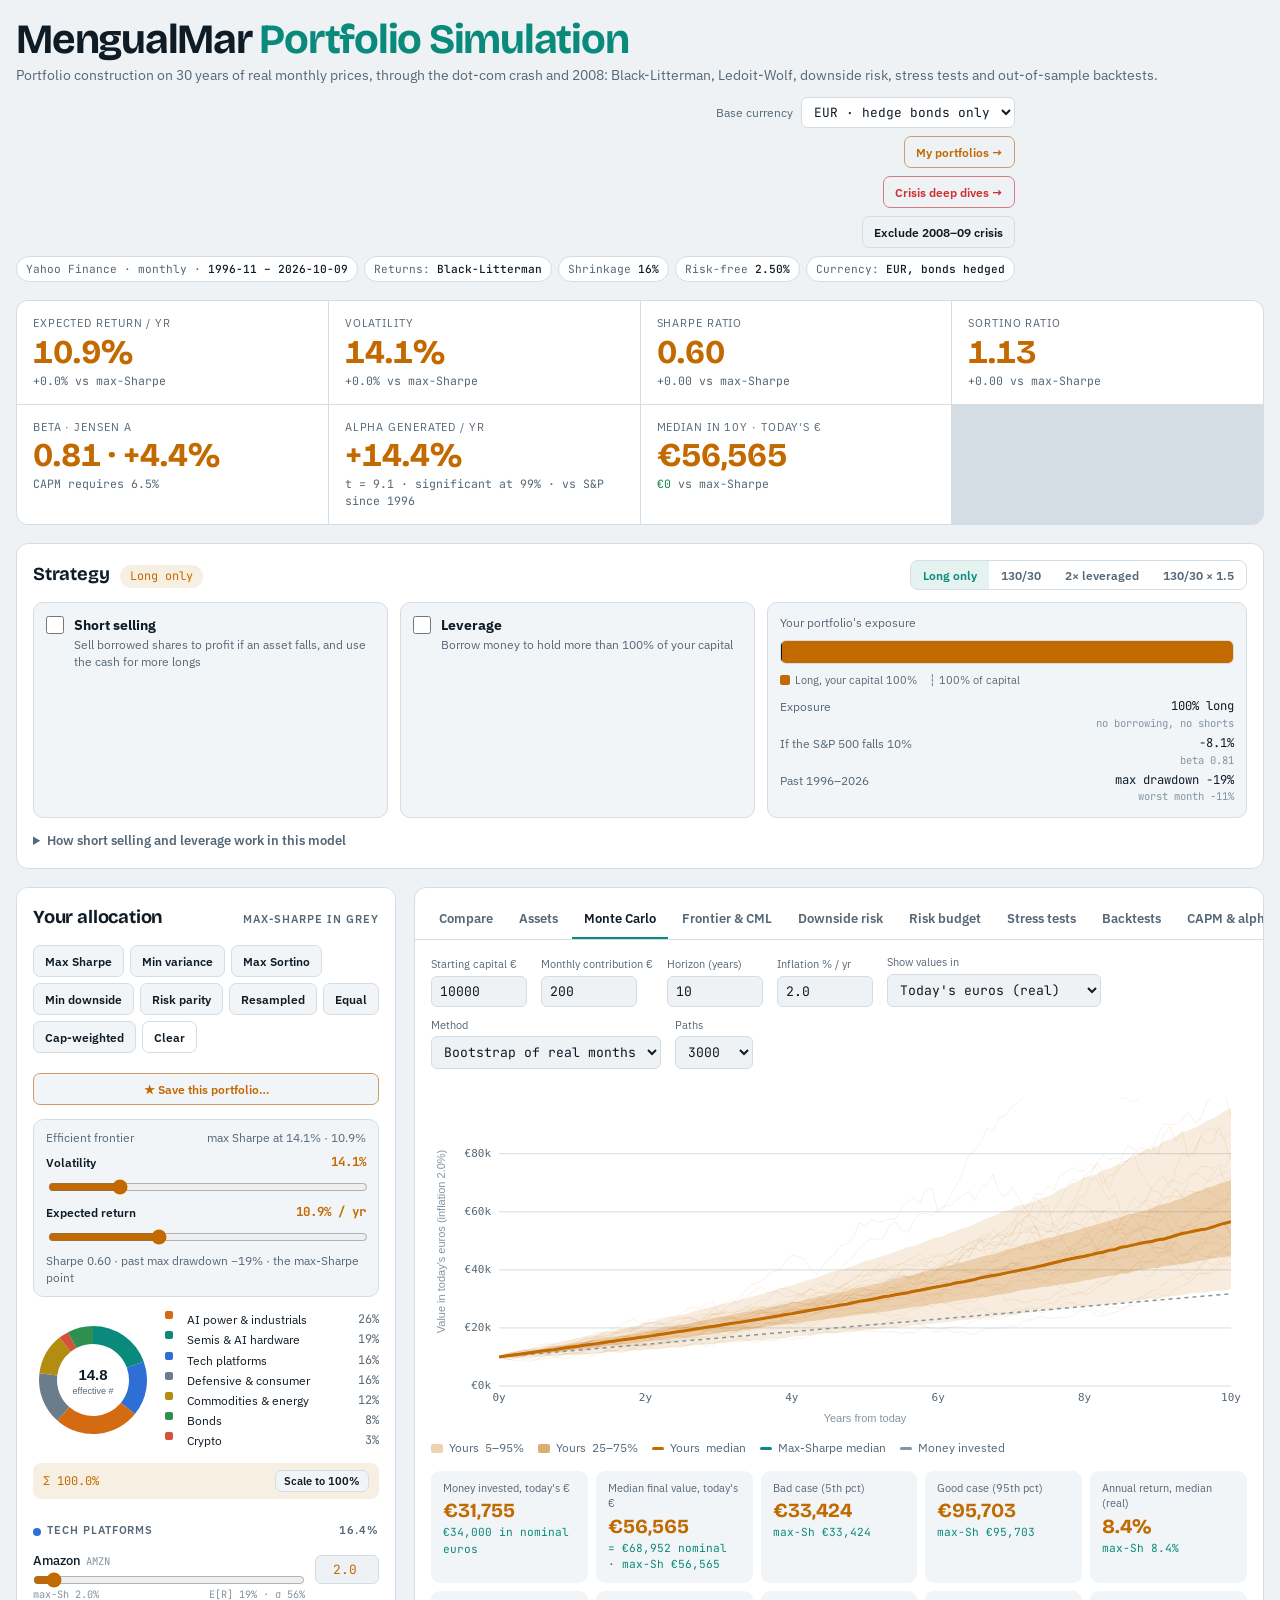
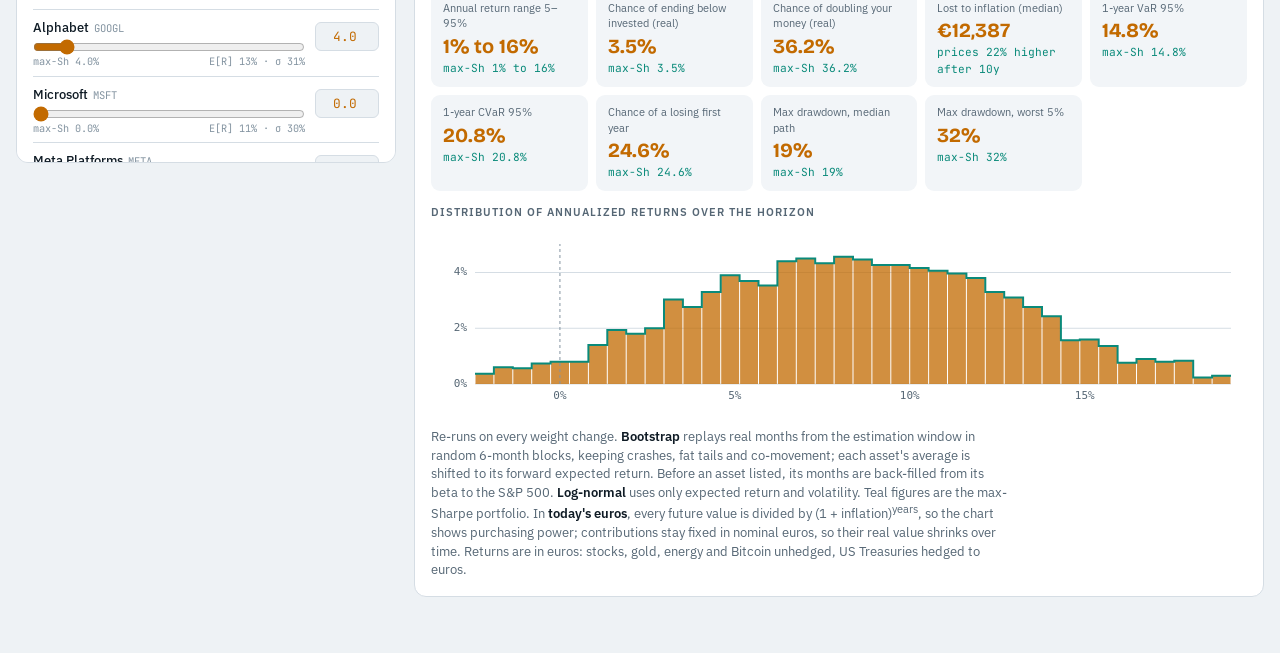
==== commit 2c034d74: "Weekly data update (2026-11-21)" ====
--- a/index.html
+++ b/index.html
@@ -619,53 +619,53 @@
 </div>
 
 <script>const RAW=`1996-10|362
-NVDA|28|1546,-370,-1361,-651,1209,523,3975,-3156,1494,5650,3556,-2104,7268,3201,549,2805,1139,-560,3229,315,-2410,-3483,-1910,5756,-1344,4528,2831,277,834,-1278,471,-3514,5602,2748,2244,-173,-2241,-1304,-2153,-388,-4865,-3556,-876,-1525,3902,4395,-3281,-1034,2229,206,1126,8262,-1246,-1667,-482,-1211,1071,2008,928,-409,0,1865,-2227,1428,-1271,-2467,-1920,1653,-34,3221,2316,-272,2648,-1804,-770,2357,-140,127,1338,1173,-213,775,113,2298,483,2149,206,-2136,-735,399,3148,165,1784,608,5,-1718,114,-716,1428,532,1926,1077,1180,625,-237,-1085,786,-2772,-1301,-748,384,2019,-2421,-3889,1049,-1527,-1821,-1473,803,-149,415,1908,1643,-915,825,1453,1230,351,-2043,920,4303,-1761,526,741,-971,-1636,-2230,-999,152,2519,291,1323,1315,5532,-527,-1853,834,20,-2046,-1324,-376,-601,1831,561,-1132,657,257,165,-1558,-438,1118,-203,362,-492,-1019,56,242,0,390,134,733,562,-297,285,266,549,-238,326,269,-200,1760,-256,313,334,-242,-561,1163,-514,591,777,-439,-424,1534,-512,607,15,-913,-80,1316,965,1509,1223,391,-1113,746,1362,-28,3184,62,2146,762,1171,385,2976,1577,229,-694,734,-425,3854,15,1242,436,551,1568,-288,-359,2703,-148,-430,-289,1220,-606,336,1469,12,-2498,-2241,-1831,768,742,1640,80,-2507,2124,273,-62,392,1548,790,856,48,1430,-240,1088,2147,706,1176,2600,120,-736,692,-256,-50,558,-264,1245,823,2316,-252,1482,-746,2342,2781,-998,-1675,-41,1192,-3203,67,-1880,1982,-1690,-1955,1119,2542,-1364,3369,1883,1967,-10,3634,1182,1047,562,-1186,-625,1469,589,2424,2858,1422,-438,2689,1269,-528,201,174,932,414,-286,-1059,404,-1323,50,2406,1693,1258,-207,713,853,-1259,537,248,-729,-157,1443,580,-512,33,998,356,-1039,-2042
-AMZN|8|278,5541,-239,8552,1717,-1885,2172,-207,3051,1108,727,-395,12638,1115,-2446,3328,1327,5185,6732,920,957,3439,-7,-3098,537,-2003,2430,2854,-1165,2044,-1051,-1519,668,-272,-1763,-1246,-2484,-1704,3776,-738,-472,-3259,-3696,1124,-4116,42,5425,577,-1522,-1173,-2842,-3322,1692,6218,-442,3115,-63,142,1671,923,-1086,-1108,339,663,2153,2061,-1910,1567,73,1826,1022,2510,120,1465,1124,456,1239,-85,-250,-422,-1466,63,74,1124,1216,-2846,-200,713,-1647,1626,1162,-242,-1860,-259,-557,973,-681,3645,-543,609,-1201,2158,-270,-494,-1647,-243,-361,-170,1176,-3048,1465,418,1859,591,-218,-454,390,166,5413,1273,-106,1481,174,1657,-429,158,230,-1613,-1703,1059,1028,380,-1016,410,586,-996,-2133,-2540,2009,1470,1015,1335,964,-314,727,251,-533,1499,2726,1439,-102,-677,-559,1467,98,-849,-1291,790,589,2582,520,616,262,-576,215,395,870,45,397,882,-328,46,-126,-994,-998,1233,-759,1270,1451,-819,725,217,642,244,-843,823,-47,583,-46,84,-476,606,315,847,-672,1127,1644,813,131,-1006,95,-711,-958,277,391,-363,832,-490,-527,1086,-835,1424,723,-212,1335,177,113,2351,-434,-19,2227,622,167,-1315,-587,744,1111,958,-99,604,136,886,-567,-497,-9,982,262,491,434,753,-268,204,-73,-196,1497,647,-62,2406,424,-430,821,405,431,457,1324,-48,-2022,577,-1113,1443,-459,859,819,-786,668,-142,-485,-227,235,136,261,871,-622,350,2689,-128,1296,1471,905,-876,-358,434,281,-156,-353,4,1207,-705,674,-327,430,-535,266,399,-493,-1028,267,614,-2375,-328,-1165,2706,-606,-1086,-935,-576,-1299,2277,-863,961,209,1435,811,255,324,-789,470,977,400,215,1389,205,-298,82,953,-324,-454,439,4,1153,553,834,-1069,-1037,-307,1116,701,671,-218,-412,1123,-450,-103,367,-1224,-82,2727,211,-1193,1395,-435,-409,-353,1095
-GOOGL|95|2660,4710,-454,594,147,-390,-398,2188,2603,609,-217,-61,1065,1759,881,246,429,-1619,755,716,-1104,1278,-781,-209,617,1853,177,-502,891,-1038,194,289,563,498,-243,103,1010,2463,-198,-22,-1839,-1650,-652,3038,200,-1014,-1001,-221,-1355,-1028,-1848,501,1004,-16,298,1376,537,104,509,420,740,812,874,634,-1452,-59,765,-730,-762,-838,897,-718,1684,1672,-945,688,108,217,-434,-727,-277,-428,1922,-1039,-479,1507,114,776,-1019,657,372,-567,-397,-14,912,823,1013,-983,266,129,683,602,-87,383,566,105,84,-460,343,1766,281,577,538,294,-832,-411,687,228,-88,48,104,-349,-331,-335,130,467,-141,-107,-63,-97,2175,-147,-146,1551,345,199,-214,-580,637,-721,579,-605,1248,-19,180,73,-420,214,350,302,34,905,677,-582,170,103,193,609,30,166,1223,-662,-605,-179,799,265,868,37,-201,-965,175,-583,774,6,447,188,-771,-214,1250,-227,257,308,360,271,697,-653,-1324,1590,645,-108,493,952,-1006,1027,856,-10,426,1065,201,1411,14,360,1035,740,-762,1075,-415,208,-659,-18,297,-1795,-30,-422,675,-696,-1162,-119,686,-1263,1203,-888,1518,348,1447,-258,1088,260,-390,-518,681,540,29,-117,901,785,597,572,-582,-476,165,317,-126,1217,778,-1654,-908,269,815,274,889,1095,1428,1567,1387,-218,799,-776,-770,3382,-116,-598,-35,-471,146,-1867,569
-MSFT|0|408,1430,534,2345,-441,-596,3252,206,192,1187,-650,9,-175,885,-866,1543,1362,560,70,-589,2778,144,-1273,1472,-380,1523,1368,2618,-1421,1940,-927,-77,1177,-485,787,-216,221,-164,2823,-1617,-868,1888,-3435,-1030,2787,-1273,0,-1361,1420,-1670,-2440,4078,-338,-731,2389,211,552,-933,-1381,-1031,1364,1042,318,-383,-843,338,-1335,-258,744,-1229,229,-1088,2225,787,-1037,-820,19,215,562,-375,419,300,42,483,-544,-164,646,102,-405,-603,481,38,888,-25,-389,128,116,683,-34,-165,-397,-393,468,230,-372,310,723,-603,-12,802,-553,765,-422,127,-1125,-585,287,326,721,642,497,261,170,335,-840,-107,743,284,-398,-163,-55,254,2495,-842,595,-843,-1624,434,49,-34,-286,-651,653,-220,-1634,-884,-386,-1204,-491,1375,1029,376,1379,-105,539,434,781,653,364,-755,221,216,427,-1514,-1081,1217,-858,435,890,-470,1049,-64,-358,-448,209,-288,396,538,-231,-643,699,-322,149,1375,819,164,-74,-824,480,-366,527,-344,-410,-596,34,277,211,291,1569,618,-103,-782,564,-36,640,850,-189,115,200,700,-144,205,186,350,592,205,127,247,-284,-1302,931,-727,1963,-303,-578,578,-619,170,1893,394,208,-70,-698,855,-970,702,-345,1077,201,24,403,125,312,404,-44,294,395,260,-130,547,340,-37,1167,170,163,1107,-84,-267,247,615,-23,758,630,182,-661,427,-840,282,774,528,1073,-495,831,172,150,85,312,595,417,795,-457,-265,1363,254,1106,74,1028,-674,-374,601,390,429,41,146,696,-76,850,517,616,-661,1763,-13,173,-753,-372,319,-999,-181,-553,931,-667,-1093,-33,1022,-600,333,90,1559,658,711,370,-136,-222,-366,708,1229,-76,573,423,171,-746,682,767,-640,-11,315,-557,442,-46,-153,-416,-544,529,1668,805,726,-487,222,-3,-480,-171,-1103,-852,-575,1016,1065,-1715,2458,937,111,176,38
-META|188|507,-3019,-1681,1993,-254,3264,-493,1638,-1204,-613,856,-1232,218,4791,1220,2165,-4,-637,1625,1449,941,-1201,-76,589,630,797,299,564,-512,361,41,-270,403,412,-420,53,831,961,-487,53,1343,223,40,721,-471,672,305,105,-381,845,176,170,212,-960,-285,1327,401,480,577,81,-32,1210,161,-64,538,-160,-41,591,-459,-1039,764,1150,132,-1119,183,-641,-770,-737,-677,2716,-314,325,1602,-824,875,64,-441,-409,762,521,179,-163,-468,-1334,2273,996,88,1171,1558,-1068,46,527,-138,-543,-27,1433,1037,112,577,247,648,-1054,-466,28,366,-686,-3263,537,-984,-341,-1673,-133,241,-1672,-3134,2677,190,2379,1743,2115,1339,1015,841,1102,-713,146,35,859,820,1022,2576,-93,-1141,852,812,-583,979,991,-85,119,203,1771,-304,-1367,-475,1794,1408,479,-449,-52,-1171,-6,196,855,-954,-1166,695,337,-1086,-117,281,2680,-1519,434
-AAPL|0|366,489,-1347,-2036,-226,1231,-685,-221,-1429,2281,2429,-29,-2147,422,-2606,3952,2901,1640,-45,-274,775,2070,-993,2224,-262,-1397,2818,61,-1548,323,2800,-421,511,2024,1717,-297,2655,2215,504,91,1048,1848,-865,-3229,2470,-298,1993,-5774,-2403,-1565,-985,4538,-1561,2093,1550,-2173,1654,-1918,-128,-1639,1322,2130,282,1288,-1222,908,253,-400,-2395,-1388,-334,-169,1083,-355,-755,21,453,-580,57,2623,618,1060,726,-836,1047,-865,220,557,603,1304,-466,884,1597,-61,665,1235,3523,2796,-395,1941,1667,-711,-1346,1026,-742,1587,994,1433,742,1776,600,504,-930,-842,1223,-1509,-418,1867,-16,1346,533,1305,-744,105,-131,981,742,2143,70,796,510,1082,2377,-407,870,-3166,-764,1478,2122,851,-1129,-507,666,-3296,-534,-1387,-790,560,-91,1770,1970,793,487,1472,295,1019,170,605,541,-886,654,1485,1110,-161,-208,227,-550,1672,607,338,367,520,409,-133,46,-66,-350,1633,-145,-91,615,-558,597,1271,1883,1053,-260,-107,109,458,939,28,-1076,-124,-907,-1441,-253,29,3,224,-1183,1412,838,-215,964,701,89,-1077,575,200,994,787,277,287,775,-171,720,1060,-719,614,1008,-314,58,453,-372,-329,-662,-218,834,-58,-1102,-752,-13,1272,-1399,718,-427,901,237,655,43,-216,480,477,1338,487,-1,678,-572,327,1070,-602,968,203,-152,-106,682,-581,-150,1351,-94,280,2004,-83,-305,-1812,-1167,552,448,970,564,-1242,1305,764,-165,730,1107,776,988,540,-1147,-698,1554,851,1474,1651,2166,-1025,-600,955,1146,-55,-797,73,762,-505,991,650,425,-680,587,1051,742,-157,-541,575,-971,-545,-814,1886,-312,-1210,1096,-330,-1223,1105,232,1186,290,461,943,128,-424,-887,-26,1138,136,-422,-185,-513,-67,1302,956,544,324,175,-304,517,552,-576,259,-815,-434,-536,215,117,1196,969,618,324,-251,-455,191,-393,692,1511,-727,676,266,510,349,346
-VRT|280|-492,-2663,2243,2021,652,693,1193,672,191,601,-16,777,403,-444,1350,934,999,271,46,-1448,660,-12,-261,-1646,-3758,753,-1050,-1229,-2520,3893,96,-1570,4722,-314,-137,410,1428,-1194,426,2936,2834,501,5144,-556,556,1118,1007,1728,2004,2082,1387,545,-1170,-909,550,1986,985,1675,-1094,300,-1867,-2410,1825,2641,1902,1339,-1240,1831,2784,-677,-986,1492,3691,-167,3109,-389,608,-2785,710,-671,-365,-1309
-VST|241|-822,2958,458,-31,87,-828,-120,1368,-214,773,559,401,-278,-307,644,-282,992,970,735,-355,-448,416,569,-904,376,-251,970,370,44,469,-1354,-341,-521,1626,765,112,-185,-1289,-204,-1461,-1627,2243,461,-829,21,305,-122,-790,754,604,158,-1362,333,-458,-415,1566,323,-31,-967,1456,148,1537,-422,463,266,761,540,-1266,1313,-426,-1454,938,592,-387,-60,-464,1001,-58,46,1041,690,1197,626,-139,822,940,652,3293,2815,889,3064,-1300,-786,784,3909,542,2791,-1361,2188,-2045,-1198,1038,2387,2085,760,-932,371,-389,-501,-968,-185,981,-1343,500,151,-86,-658,-730,88,1,-387
-ETN|0|-38,1569,90,94,250,-157,602,714,948,394,-28,257,507,-226,-549,56,754,-91,-249,-277,-1343,-1550,-1025,704,798,157,348,-150,33,306,2823,-445,552,754,-51,-1193,-1282,353,-621,-164,556,409,769,-1315,-767,121,-150,-716,1045,370,722,2560,408,-372,746,688,-1036,476,-146,-1768,1052,709,690,-51,973,30,448,-398,-999,-403,196,-990,798,1094,295,-844,-18,-141,1733,282,-634,769,1125,-536,1366,274,485,757,127,-401,568,-129,1095,-15,-625,507,85,584,736,-604,306,-624,-1032,258,8,908,-172,-58,-743,887,529,-133,580,474,504,-362,253,-1499,438,353,520,700,-252,427,395,316,676,558,-79,449,-262,512,-652,-308,855,-1429,-237,-119,1025,1069,-1211,-1581,301,-2323,-1906,307,727,-1145,-1692,196,2018,-68,255,1754,391,489,682,655,-44,-374,1210,1123,183,-874,-645,1990,-1080,1872,769,921,530,635,326,9,-339,-290,-43,-680,-975,-1735,2625,96,-307,1263,726,-452,-331,-1074,-710,1062,290,570,71,1046,387,511,881,-49,26,834,-38,477,-760,872,311,298,476,-398,222,122,-330,213,474,-1138,278,-923,792,-10,19,-717,1255,-356,197,416,-573,-943,-581,-1009,899,504,-1052,-294,1227,1141,113,-171,-308,616,588,-125,-295,528,87,550,170,387,201,310,58,54,-755,701,421,-208,158,628,-389,-17,-611,300,-240,1128,-4,432,-1736,735,-1076,1105,462,188,281,-927,1180,-131,-93,301,561,619,240,-26,-397,-1362,748,177,304,646,1042,-7,172,1750,-80,-203,1061,679,336,216,202,666,701,-1132,1035,-121,664,-833,-261,-110,-444,-387,-910,1778,-742,-240,1253,948,-398,335,784,-157,-246,579,1433,210,1265,-742,-252,995,577,218,1744,853,178,490,-580,-279,104,799,4,1354,-1160,-164,-1015,-699,829,915,1149,777,-898,719,195,-910,-792,1033,697,-456,2106,-723,637,-256,-297,692,-1390,-430
-ANET|213|598,2681,534,-802,-662,-1992,388,965,191,-924,922,1692,334,-1146,-1818,543,1397,588,-2288,1418,-794,558,1001,-1216,1070,1180,678,-39,1187,207,-286,2659,1116,557,554,164,-33,1799,764,542,1662,106,1708,-220,-535,362,-491,236,-68,1691,-1108,-1336,353,-1165,194,3281,1024,-69,-2168,614,533,-1713,543,236,-2022,424,980,-1353,488,827,646,-1004,2368,-1398,-739,95,2958,734,585,-901,788,440,768,676,499,-285,-701,1922,2113,1587,-1352,-127,1324,-1684,-1150,-835,2442,279,-583,706,1526,-1289,385,1006,2102,-459,386,-257,-430,2588,-579,894,965,719,984,729,448,-1152,1602,1775,-112,197,861,68,502,894,425,-1925,-1673,618,531,1809,2044,1082,671,822,-1713,27,817,-581,-803,4067,-767,653,616,851,404,-1706,1684
-MU|0|-1803,3250,-1208,1931,863,695,-1269,1986,-533,2125,-825,-2205,-2252,-744,427,3325,-398,-1243,688,-2414,531,3426,-3171,3379,2485,872,2239,5426,-2612,-1638,-2270,168,693,5216,2150,-1119,724,-596,1650,-2040,5437,3125,1057,40,2592,-745,0,-4356,-2446,-935,1270,2893,-2523,2136,927,-1736,960,219,-1045,-4993,2087,1933,1414,887,-474,233,-2796,-51,-1425,-361,-1149,-2829,2935,-119,-3839,-1571,-268,188,442,3318,380,2460,-191,-655,686,-927,354,1960,-664,1110,-1849,1035,186,-1163,-1493,452,125,-903,1146,-1571,1047,-1009,-609,1308,-701,1636,25,1167,-233,978,-666,1029,565,-509,1529,-242,-906,352,1084,69,-1695,104,-438,-723,-842,185,-505,619,287,-527,-354,-306,-532,-2084,-1286,-359,758,-2061,2931,453,-2565,-1950,-1222,-448,1630,-4183,-365,4091,-1344,2609,2020,369,0,2628,1534,1126,-1720,1075,4043,-1742,390,1446,-984,-278,-660,-1425,-1126,1161,1456,-1199,1032,3142,560,305,-131,-989,-2667,-147,-1981,-1472,1091,716,501,2083,1250,-526,-1864,-1138,805,-158,0,-370,-920,994,620,1924,1085,1909,-561,2399,2269,-761,249,2874,120,1934,308,593,499,-219,1040,946,1525,-728,671,509,-342,864,-261,-1640,478,-1154,369,-71,-3255,-175,-1135,-871,1055,-380,-1111,-2210,-363,-151,267,1833,818,-15,2001,782,-349,1381,1224,999,-278,2329,-426,1120,-296,-583,1369,2302,1266,-433,-300,632,1164,682,-1181,2525,-894,67,-51,-1388,-1660,223,-1771,2045,696,110,177,-2247,1834,1633,85,-535,1097,-8,1320,-128,-100,-1998,1386,4,753,-283,-909,319,720,2731,1730,411,1694,-363,-243,-224,100,-871,-500,-356,-265,2156,1101,-1168,801,-1235,-1233,829,-2514,1212,-862,-1137,821,656,-1311,2065,-411,436,688,597,-746,1333,-203,-273,-154,1383,1226,48,567,3023,-418,1066,522,-1643,-1237,776,-381,-171,-1397,841,262,-708,-1144,2276,3048,-1136,904,4059,3382,568,2074,4536,-60,-1804,5308,8776,1888,-2869,1649,1110,-1692,-1203
-TSM|13|1139,-1733,3058,2079,-980,-507,-2316,-1060,889,-1616,1529,2194,42,-542,4097,-250,2115,159,911,2983,-864,1459,194,1737,343,2565,1528,1530,-470,-822,-1360,920,-2123,1523,-4161,1101,-2590,260,3994,-2200,356,2431,-1807,708,731,-2037,-2689,3604,2339,778,-116,-424,2769,-1470,-633,-1375,-2985,-1042,-2228,2315,1829,-2378,-496,582,-353,2237,2115,-59,714,1780,-806,212,-172,-580,918,-707,48,-872,651,-560,-1432,604,-543,602,528,652,306,423,-702,153,697,769,-581,-419,-12,-170,1856,344,898,-991,339,417,-964,435,-556,738,312,104,1082,167,-18,174,-315,-195,351,646,-881,-227,202,524,-685,40,-713,530,544,944,187,-472,-826,221,-350,-1185,-1344,1049,-456,0,1870,1810,350,-1399,1726,220,243,-1296,891,1011,-1119,-404,759,95,-793,10,864,-693,787,759,-147,1665,423,-597,-90,1084,119,-379,-198,-316,-451,1041,238,-8,906,313,523,196,-1187,168,368,523,762,51,862,-64,338,287,-581,1099,-220,-182,-473,-247,242,855,-369,-164,-298,680,1079,40,229,404,-439,470,-363,912,658,-464,147,801,-428,409,-65,-349,-264,-1009,438,583,364,-4,-176,537,1125,-996,479,1009,591,346,644,167,-453,-317,751,181,435,70,692,209,286,281,157,1273,-645,13,1427,-433,95,-1213,65,-207,1272,580,128,-1372,-134,-181,192,380,489,698,-1248,546,883,0,982,1108,283,1020,-716,-19,-1039,1117,-527,1364,3896,46,282,345,1568,1286,1145,364,-573,-130,53,278,-293,203,-580,184,303,312,193,-1274,-210,-1087,255,-1377,823,-580,-1728,-1022,3482,-972,2449,-610,739,-937,1695,279,-175,-563,-665,-68,1274,738,862,1391,616,95,998,1544,-461,356,152,971,-309,729,599,-1375,-769,42,1598,1759,668,-445,2135,757,-297,453,878,1332,-952,1719,565,1440,-1535,274,1014,-1097,-182
-XIAOMI|262|-456,-749,-2158,1758,-963,-2395,2145,-486,570,-2034,482,-959,-602,324,115,72,2105,715,861,-1641,-225,1784,682,1543,5856,-1297,756,2047,2469,-1166,-1339,152,-432,1893,-771,-619,-160,-1458,11,-996,-195,-1329,-1066,-515,-1270,-51,1239,-957,-632,-2250,-166,1771,598,1777,-832,196,-860,-632,361,1517,2,3,1377,1165,-20,-2110,716,1303,1595,103,-562,214,1601,1575,1870,380,2515,970,3617,-513,178,93,1754,-1134,10,236,-1986,-524,-439,-978,-186,-914,-864,-337,-2286,3295,-399,-869,494,905
-AMAT|0|-430,4421,-574,3739,253,-840,1833,1891,852,2974,272,93,-2992,-112,-871,892,1219,-407,230,-1142,-781,1356,-2668,280,3738,1171,1016,4802,-1197,1090,-1307,256,3432,-262,-122,932,1561,849,3002,834,3329,304,802,-1799,853,-1628,1376,-3128,-1043,-2388,-556,3175,-1602,296,2552,-855,-166,-660,-604,-3400,1994,1651,91,885,-41,2484,-1037,-880,-1425,-2182,-1015,-1355,3013,1344,-2358,-814,844,-308,1622,643,180,2285,1115,-1618,2868,390,-743,-334,-203,38,-1435,930,-175,-1351,-636,378,-237,335,276,-702,975,-688,-849,1063,-146,1422,-69,-742,-354,1088,-94,619,-369,-442,251,-553,-373,-319,758,491,-192,385,244,-390,503,-135,491,-33,403,1092,-282,-309,-618,-272,-568,90,732,177,-436,648,-363,-927,380,-1557,-1467,-2540,574,-750,-113,1672,1358,-731,-222,2534,-407,152,-882,139,1324,-1263,98,1005,230,-572,-697,-183,-1156,1263,574,121,1303,1167,517,-493,45,-1166,-559,-530,-745,-848,1892,-1187,-65,1466,37,163,-369,-1311,1084,-489,816,-445,-510,213,662,1285,689,-168,764,546,-184,938,-743,1679,188,-256,220,-486,1332,770,-666,646,1169,-705,1076,-649,222,936,362,-835,1013,-994,-1228,222,-452,-968,-677,-870,1416,1256,-53,-546,749,1224,-335,1982,-184,968,1389,104,-355,1108,22,614,605,740,440,1323,-996,726,206,1545,833,-633,-313,491,758,-344,-1068,264,-904,528,-1113,-1016,-1493,1402,-1218,1936,-139,344,1112,-1176,1608,993,-230,392,874,708,542,-500,54,-2116,842,1353,760,642,-393,-349,-37,3967,463,1203,2248,1304,-67,427,309,-173,-325,-474,615,789,691,-1219,-271,-179,-1627,655,-2243,1649,-1101,-1291,776,2444,-1115,1449,442,575,-798,1824,843,488,99,-937,-441,1341,821,138,2292,229,-368,847,972,-1008,-686,243,-1013,-356,-691,1090,-1215,-819,385,430,1679,-164,-1046,2736,1385,843,188,2542,1565,-819,1542,1423,6065,-2978,-961,1156,-2372,-502
-SAMSUNG|40|-883,3392,-1081,85,2141,-2018,-661,-2657,-3093,639,-632,4024,-1478,478,1119,-475,-1089,-130,174,-2707,2406,2792,2403,853,1240,712,636,-499,-266,294,-202,-1171,1593,1454,-1801,-547,-642,-312,1061,671,1085,1867,510,-795,1648,-255,-219,1797,357,791,-485,-849,-500,-1363,984,155,-130,565,497,1076,923,-611,-830,733,-186,1526,-488,774,-605,914,1265,1845,-831,-835,532,-367,-330,15,622,378,-761,624,-354,-649,-186,-110,306,-643,644,891,-571,-10,-325,76,-189,615,-582,610,1227,184,-1707,-661,-1502,-570,-768,-1975,913,-84,-1217,3301,1201,-363,414,2743,429,1228,-1182,110,1210,-146,-512,1265,596,-1522,-180,809,-792,800,-275,769,1822,443,-629,341,-159,11,-736,337,-1267,171,2286,42,449,739,905,515,892,-1642,507,683,-556,1285,-211,814,1342,-901,678,-165,-165,-101,-1228,-387,956,87,895,209,-701,-887,644,-24,360,846,-776,57,-715,-764,491,15,398,233,-79,597,119,-1049,-388,-1074,-863,269,2303,-483,-204,-1118,-31,2123,-534,-103,1481,962,684,14,-147,460,147,1296,45,917,653,123,460,338,-384,1100,740,-412,257,-264,-629,729,690,-500,-1107,-51,487,-286,-1101,53,-661,2004,-281,-205,66,-961,1462,-557,-511,1278,613,-171,1408,-154,-494,-1289,574,-21,762,1048,-595,953,55,2053,2655,-157,8,-168,245,-178,-88,-443,-354,-472,-476,75,1039,-777,-108,-373,-722,220,-1920,763,-618,-1545,1253,1232,-596,1368,-780,801,-78,1046,137,53,-782,58,-191,1386,791,-970,45,1177,-795,-523,1100,271,-833,-1503,-858,-984,-572,25,342,527,-141,486,850,1692,-199,1984,2591,-920,2224,3277,3653,-2689,3443,4199,303,-1471,218,530,-1482,-1032
-CAT|0|-847,1530,-490,369,81,256,1143,969,999,477,368,-710,-459,-646,117,-49,1367,92,386,-351,-370,-780,-1340,595,162,1001,-695,-523,519,82,4082,-1476,934,-176,-341,-320,152,-1616,148,-926,-1738,1248,81,-301,-1144,152,794,-1568,1438,1212,2035,-582,-592,668,1391,789,-759,1081,-926,-1040,57,604,1019,-306,1040,241,-332,-430,-635,-794,-237,-1471,1075,2215,-838,-309,687,468,763,-86,673,2195,646,-416,695,378,917,-547,-305,438,-124,-306,543,-701,-107,1066,62,1367,651,-822,668,-380,-326,688,128,1366,293,587,-1008,987,-2,1800,763,-174,581,-368,210,-443,-638,-83,-733,217,-113,499,56,404,881,821,-36,106,-385,351,-442,-363,92,-161,189,824,506,93,-1067,-526,174,-1574,-3526,730,898,-3019,-2023,1361,2889,-34,-682,3503,284,1329,804,605,-240,-771,921,1017,901,-1077,-114,1689,-658,2075,45,763,1071,406,610,818,408,-833,62,-681,-789,-1886,2863,362,-744,2098,466,-673,-311,-1474,-309,-19,133,83,-83,51,573,980,-612,-585,-202,133,-386,121,-45,104,65,149,734,409,326,247,669,-301,630,-670,826,-921,318,-80,-902,-1191,366,-346,946,-180,-59,-644,-279,-1450,1292,-47,-646,-727,877,1306,253,-670,455,1022,-98,832,-515,1450,-295,400,105,-403,1116,310,193,680,311,615,954,394,1164,378,-501,-469,-156,523,-1069,664,-344,982,-1993,1183,-634,547,314,-135,352,-1407,1376,-265,-962,614,995,503,204,-1043,-541,-660,121,322,530,583,710,481,594,1053,486,98,1807,741,-118,569,-973,-449,199,-896,686,-523,693,-203,-694,1879,-506,252,-1718,1168,-683,-1117,3281,922,133,582,-505,-447,-387,-596,1959,830,602,-289,-1677,1091,1793,204,1121,972,-836,118,-160,436,286,983,-347,795,-1067,277,-740,-411,-577,1253,1154,1324,-433,1387,2133,-26,-50,1502,1300,-463,2588,-160,2158,-2334,-213,167,-2301,-362
-GE|0|630,749,-443,466,-59,-304,1183,879,766,831,-1079,923,-505,1431,-26,563,32,1128,-116,-212,900,-126,-1056,-19,999,328,1326,283,-435,1067,-475,-350,1112,-324,304,587,1429,-396,1923,-1341,-121,1792,104,40,71,-222,1342,-116,-519,-958,-297,-408,113,-965,1594,97,0,-1094,-598,-863,-212,573,457,-731,411,-286,-1563,-131,-612,1085,-637,-1768,243,741,-953,-497,477,602,1550,-255,58,-83,397,143,-268,-118,877,856,-271,-614,-188,391,474,263,-138,301,161,364,384,-101,-196,245,39,77,-442,-44,-258,84,71,534,-117,-656,111,582,-54,-96,-308,-81,418,439,-54,48,625,-312,-240,129,425,196,260,125,29,723,-58,-697,-236,-462,-542,1167,-1165,-605,-1215,599,-68,-803,-2349,-1200,-385,-2512,-2778,1882,2510,656,-1234,1433,374,1883,-1315,1234,-495,628,50,1333,362,-1330,-1124,1179,-1018,1305,-141,-119,1645,1011,458,-416,199,-395,-319,-503,-893,-580,980,-480,1367,447,272,535,-245,-249,1040,-42,-19,1049,-727,34,24,615,507,-43,-360,462,25,508,-505,404,942,199,599,-1035,223,165,386,-37,-110,-430,330,-55,73,264,-371,-546,979,-454,915,70,-174,-177,-490,252,1467,353,482,-658,94,909,-327,-169,493,-108,32,-445,-175,570,351,-602,117,-3,-272,-556,-52,-518,-414,-52,-1663,-928,-393,-734,-1201,-447,439,6,-248,14,-507,-1191,-1053,-2576,110,3420,634,-374,181,-719,1134,-47,-2104,848,1162,1292,-88,1156,-1261,-2694,-1436,-338,409,-1113,446,-156,1911,3717,620,-111,1741,478,-8,716,-419,-379,175,-217,177,-941,-47,2,110,-411,-1854,502,-1857,1607,-64,-1559,2569,1048,-246,2305,525,1296,353,259,820,407,19,-334,-173,1212,485,376,1847,1189,1572,205,-374,725,260,816,-891,604,-829,2205,168,-312,70,2201,467,547,152,944,270,-340,333,-40,1156,-1697,217,1167,1543,-354,-676,-697,-321,994
-AIR|60|1052,305,157,-796,1292,1072,709,1170,-548,243,-1499,-2055,391,1517,-1868,78,-1648,-1350,2377,2418,1023,2951,-65,-245,3175,743,879,-844,643,-681,1717,41,1209,-115,-501,121,756,586,-401,565,302,-510,-515,703,741,552,29,545,-254,689,193,382,-645,1505,-643,-777,-1952,29,463,-445,-568,847,1698,-392,356,-939,432,-243,373,-638,-271,318,1062,-494,-111,-2064,467,-1040,599,-631,-1881,15,1842,-2493,-279,-368,592,477,-1586,-2137,2554,1102,148,1828,870,816,-1601,-521,1292,-244,515,-272,-733,798,292,1453,-712,1275,547,-1428,291,2471,15,78,630,621,292,385,-842,-1055,450,19,492,698,868,1242,-366,-1517,762,179,583,-1683,1200,-519,1552,2085,898,-69,380,1080,-746,1160,-347,1076,794,335,814,-763,378,-282,-417,603,-664,-1334,601,222,-521,219,-1789,650,1625,479,659,-151,-287,973,-871,-919,1847,332,-686,-697,373,229,-600,228,-852,300,-85,381,-190,742,400,216,866,367,802,152,7,162,59,1310,760,161,-391,1520,446,-376,346,-344,309,600,-70,204,-1193,-324,-1022,1935,1260,241,459,-620,1074,51,-337,-562,1021,261,-34,79,-1947,-4503,-319,-48,1334,270,1222,-1155,17,4380,475,-805,1488,-225,605,817,-121,684,-54,-240,-412,-1279,1413,-115,259,-507,-786,497,-1709,1056,-791,-1174,2456,407,536,499,544,193,622,-699,1071,215,-62,-841,-70,1132,408,376,302,1146,-873,232,-1876,1027,135,-474,403,230,294,848,-83,196,-284,1013,1344,-354,406,1062,632,-371,-182,-128,-524,-1496,1278,232,583,487,-162,-562,-69,732
-AVGO|155|-621,-1213,573,1532,-498,443,1328,-24,68,199,332,-740,1171,964,579,910,106,1839,-827,759,99,1276,-1150,-155,-73,305,-1140,-314,1760,1081,398,-1152,-400,894,279,-89,-421,-528,627,-938,1302,-433,553,-1102,1805,-35,-187,499,1253,545,-154,1877,333,1292,484,-141,1129,240,-373,1832,637,-86,829,809,228,2405,-21,-795,2669,-997,-586,66,-45,-150,594,1161,-788,19,1571,-566,591,99,423,891,-192,-130,12,428,1286,573,428,84,846,-227,584,219,-339,881,532,-696,-345,-63,-299,-264,987,-245,-860,-124,1349,-942,623,823,549,265,1018,588,-2097,1549,74,-253,-143,608,798,95,-344,-1066,-1155,1456,723,947,36,960,590,-403,1486,996,289,430,-55,-161,354,175,180,243,-175,964,414,2095,-1195,27,792,-1196,464,-1556,1022,-679,-1029,588,1721,232,463,159,873,-234,2896,793,360,270,-951,130,1003,2113,571,1021,235,-190,217,2123,8,133,629,-158,-453,4342,-456,-987,-1579,1496,2577,1414,655,126,1113,1204,902,-1395,-428,-355,-294,3487,703,-1531,305,-487,-500,-715,642
-CRWD|273|3043,-875,-2826,-1441,1621,-1402,2250,-237,-664,2152,2978,1421,1287,1107,922,-982,2377,3819,188,9,-1550,1425,654,1313,92,1080,-1253,1466,-2295,-571,-1178,807,1633,-1247,-1951,536,892,-54,-975,-219,-2702,-1051,58,1397,1373,-1254,3339,-828,1007,85,267,561,3407,773,1456,1082,-110,-875,722,2216,-3947,1954,115,585,1654,-110,1634,-211,-952,2164,991,805,-1075,-679,1574,1073,-623,-793,-584,-1573,495,1417,6399,440,4,2103,1461,-541,-951
-JPM|0|776,1020,-542,415,824,-624,-122,258,271,1775,-209,613,-166,-579,69,-155,1574,872,328,-189,1108,65,-3058,-1786,3291,1166,1192,891,349,220,190,-1227,1952,-1049,860,-993,1640,-1146,57,445,-132,950,-1684,355,-749,890,1217,-1734,-81,-1896,2322,2191,-1515,-377,774,244,-952,-190,-901,-1332,456,667,-363,-544,-1410,2188,-59,242,-565,-2561,577,-2807,1118,2130,-465,-135,-283,454,2555,1196,402,358,-237,32,559,-139,376,687,548,227,-964,-202,524,-286,603,38,-202,-246,361,-347,-209,-534,360,73,-120,46,-356,12,901,445,376,101,350,122,987,-604,-150,951,9,285,175,-245,436,619,-302,-204,845,-52,-652,-846,116,292,341,-294,-432,954,-1424,566,1185,-976,-2021,1975,-527,2133,-1099,-2325,-41,-1811,-1043,1632,2437,1182,-756,1348,1244,83,-456,172,-193,-644,778,662,-474,-705,-750,1018,-973,468,-100,-61,1342,606,389,-126,-48,-524,-532,-59,-714,-1981,1642,-1090,736,1299,520,1718,-591,-2287,778,160,317,899,372,-144,704,774,397,-298,391,1139,-330,634,-933,230,44,1102,220,-472,264,685,-721,-73,369,79,309,133,107,-53,402,-1254,1269,-114,512,398,301,180,-646,-488,614,378,-97,-928,-538,519,751,328,-480,375,552,-135,477,1575,763,-138,708,-307,-39,-557,1126,99,-99,508,596,389,232,873,-15,-479,-58,-163,-263,1092,-32,-152,-271,199,-1220,688,83,-300,1552,-869,551,449,-529,713,699,548,580,-444,-1228,-2246,747,162,-334,374,367,-391,278,2024,780,199,1438,344,163,678,-530,-186,538,234,441,-651,-30,-559,-458,-386,-1179,1078,-1484,335,-141,-812,2154,977,-295,514,242,-910,692,-183,717,935,-736,-90,-340,1224,898,314,671,765,-372,568,-18,579,564,-620,589,1253,-401,1209,-99,-731,34,792,981,268,175,465,-89,63,292,-464,-183,-204,703,-444,936,796,120,-708,239,271
-GS|32|635,-1099,-680,199,1662,581,2537,-259,95,1378,-1129,-2111,2884,425,3122,-1192,-1239,-1772,3021,649,-1934,-725,718,439,-978,-294,-368,-1092,971,1387,421,-609,-694,1150,-1261,-419,-278,-10,567,-1458,861,1015,-1351,17,198,-197,1166,738,276,435,155,-519,1224,232,276,108,635,-144,-705,-294,27,-607,166,400,580,649,-69,391,88,109,-268,-870,464,560,344,935,415,205,-97,1081,3,1109,233,-583,-34,179,-268,1380,1240,264,234,660,-491,242,597,559,-610,-1295,-655,2314,1456,-858,-511,-704,-1499,-250,1592,-782,-86,543,-1091,-2194,-2751,-1461,684,-434,1344,1640,2120,1280,199,1076,154,1142,-769,-9,-48,-1192,537,913,-1490,-40,-900,1489,-898,559,1145,-288,770,-270,31,-316,-479,-657,-543,141,-1363,-1865,1586,-1216,-566,2327,360,802,-741,-1649,17,526,524,753,766,-335,829,1591,163,-174,-73,1131,-668,845,-695,400,167,537,492,-741,176,-156,-246,33,477,324,393,249,350,-51,288,-1105,1043,-96,450,530,126,-178,-771,-787,791,169,-515,-1036,-704,498,454,-242,-683,689,712,-483,1052,2341,919,-423,845,-739,-258,-529,504,155,-37,601,223,245,288,515,-158,-421,-537,-489,-235,764,49,-571,50,-1505,-1240,1853,-26,-239,726,-1098,1212,759,-679,163,297,432,388,340,-1504,-2300,1865,780,58,17,412,-190,-594,2197,1499,283,1782,276,656,712,202,-123,1084,-858,934,-783,94,-729,-378,-271,-746,765,-913,1224,54,-1191,1756,1282,-1108,653,-387,-631,499,-497,-42,1033,-715,-126,-617,1342,1295,-46,203,736,216,763,-92,1254,83,-297,458,1753,-544,1184,-235,-1221,23,1021,1787,224,354,686,-88,465,694,642,-811,-106,919,1102,-95,69,74,-1181,-65,246
-BX|129|-1797,-367,843,140,-1222,59,-1708,-1008,-194,1757,597,-647,198,-201,-1421,-4042,-2816,431,-3093,798,4887,3503,1486,-374,683,1716,1016,-549,538,-520,-755,1525,221,-14,-2323,-1023,1663,-868,2577,623,-436,1055,1117,1316,231,593,-794,-394,30,-1678,-1262,2279,-596,204,1285,-120,355,-1493,-1050,855,597,-189,586,756,-370,613,1867,452,466,543,652,-379,812,-315,1397,647,875,1022,397,373,-30,-1022,525,759,-76,260,-611,-293,1129,92,1038,247,382,762,693,-669,-222,-1274,-753,795,-554,-637,-1016,119,801,-122,-456,-630,1082,216,-689,-196,460,501,1332,-208,54,681,661,143,190,-215,196,108,-472,95,1415,-458,-603,-204,317,75,1033,570,317,-1333,423,-1162,1305,77,473,1389,-408,1736,907,371,-185,885,294,317,917,-1099,-1536,1464,955,-25,-532,-62,-142,-341,1923,883,367,445,766,1983,472,482,1938,907,-747,1992,219,-853,199,-235,-42,-1900,1597,-2255,1329,-797,-1090,995,43,-1894,2934,-451,-326,266,-413,856,1358,151,72,-1305,2168,1651,-494,349,278,-1063,334,274,1549,15,757,1011,1391,-977,272,-823,-1327,-511,535,780,1563,-30,-32,-1417,74,527,-760,-1947,143,921,-599,60,857,1327,-2175,573,239
-LMT|0|-55,156,97,55,-380,-466,655,506,1061,272,-216,283,-1084,314,90,565,1213,-325,-100,115,-568,-584,-1178,1513,1048,-646,-1831,-1681,691,77,1407,-560,-788,-654,691,-1166,-3881,48,1006,-1543,-574,1794,2171,-30,51,1335,129,1605,887,-457,-44,215,802,-455,-137,922,-324,694,88,976,1147,-453,47,1350,670,207,924,-118,1201,-776,-106,213,-1047,-965,1063,-1160,-1023,400,526,-702,248,1003,-189,-992,46,-43,1189,-541,-437,-138,451,433,513,175,191,372,-124,1090,-869,407,287,311,-18,687,-3,-381,14,-193,-79,57,500,632,815,310,102,-409,-103,1107,404,419,101,446,179,556,42,-25,-91,240,-405,462,102,943,143,95,-489,253,-399,-378,679,361,-985,575,1201,-581,-2245,-862,904,-243,-2245,938,1376,724,-356,-730,106,413,-1190,1318,-243,-110,520,702,201,-510,-678,87,-668,253,1,-351,275,1386,39,157,-143,-75,394,-647,-103,-209,449,430,352,176,861,164,76,-744,517,251,322,246,31,84,-108,-587,265,968,266,796,249,1075,287,419,454,724,493,151,844,58,55,53,-178,388,500,505,426,133,53,-218,698,145,-806,165,-122,1140,-214,305,604,43,-92,-283,304,265,491,236,505,184,-321,-134,278,840,-577,56,680,38,69,501,-125,523,516,160,-69,421,60,1053,-12,-412,-506,-135,-608,1038,-113,797,-1506,299,-1284,1064,758,-299,1105,222,738,-38,667,155,-343,445,-42,995,-1306,-836,1478,45,-606,385,361,-179,-865,498,-275,-934,341,1188,299,111,-101,-177,-249,-409,-370,113,663,949,1225,175,-210,249,-231,-376,220,-805,2599,32,27,-478,302,-32,-175,-376,369,-304,111,-879,1117,-81,122,-526,46,622,221,116,-2,1602,483,347,-659,-305,-764,-473,-272,-8,695,97,-333,-910,823,1036,-147,-692,644,3113,376,-767,-1430,241,-333,1438,-369,-870,2508,-642
-NOC|0|61,345,-44,-527,-749,489,1040,180,377,3113,203,368,-998,346,210,662,1337,-2220,-163,181,-381,-2143,-2130,1518,924,237,-1000,-2206,1006,-394,684,622,-184,877,108,-1234,-1365,56,-133,-708,-899,1683,3384,868,-1350,724,1010,1680,-756,85,-155,441,841,-700,372,-120,-977,14,273,2316,-102,-568,739,1071,-375,564,673,85,304,-1144,1130,104,-1687,-564,7,-575,-471,-104,248,20,-164,690,397,-969,369,403,322,115,496,-266,83,439,417,-207,-137,326,-296,929,-351,-457,243,204,161,206,-84,38,162,-310,-130,746,475,337,359,653,-205,-286,-97,335,139,188,-246,128,116,478,128,382,-77,317,300,-227,408,-105,720,-532,-19,90,-48,-103,-544,311,-1134,73,277,-1208,-2255,-1177,999,683,-2159,1682,1078,-63,-408,-239,1046,600,-312,1016,193,134,898,703,346,-1013,-1001,774,-692,1201,428,-168,501,698,-309,409,144,342,623,-1275,-887,-448,1070,-28,247,-72,388,214,359,-627,857,377,188,-69,340,-207,132,-375,182,682,795,962,50,1118,90,324,1285,538,171,82,529,194,-152,62,-158,304,377,357,471,266,458,649,602,-287,-429,385,-35,907,-490,135,1313,-31,131,-199,431,295,422,311,496,-254,-169,89,704,902,-650,-151,787,-339,341,539,-58,250,383,570,271,402,17,1095,279,6,-776,162,-563,-234,-26,632,-1746,-33,-577,1252,567,-702,753,505,655,695,645,225,-595,18,-222,890,-1189,-799,929,180,-828,571,586,-792,-814,478,81,-594,225,1097,951,367,-67,-11,173,-205,-82,-193,1097,-444,2001,115,-175,690,226,7,16,-160,1673,-254,231,-1788,396,-51,-10,-518,466,-237,-225,164,710,119,-148,-457,361,383,133,-665,-329,1110,803,133,-361,-381,-375,383,-524,1138,-498,-36,363,1533,233,367,-425,-192,5,2140,497,-582,-1506,-273,-925,651,-6,-1042,1532,-128
-NUE|0|-665,1478,-606,196,-745,-473,902,1830,-407,985,-866,-689,-83,-431,-317,-142,814,593,1010,-1408,-1044,-543,-1739,1337,1154,-690,282,1329,-906,-84,3319,-1491,-474,224,-399,257,892,-277,893,-924,-13,94,-1400,-901,-1481,1375,-261,-1697,1420,18,1466,431,676,-897,2660,97,-421,-205,148,-1794,403,1981,738,1292,-552,1405,-901,1406,-216,-1416,-1037,-2389,1119,1922,-1743,-337,423,-777,702,1662,296,96,424,-1036,1951,233,16,55,1170,-193,-338,1086,1689,898,-641,1706,-756,2527,-82,730,1100,-728,-1122,364,-1339,2155,186,517,146,1208,43,2624,216,2237,385,-326,427,-199,-809,251,1802,247,-767,1808,-569,800,-256,643,-1224,-1441,538,1358,429,-453,101,-233,1164,566,1146,-93,50,-2337,-825,-2390,256,-1192,3049,-1171,-1750,1441,660,791,198,9,16,634,-1523,642,1085,-1254,147,1048,-13,-501,-1030,225,-603,487,5,-126,1706,477,447,-329,204,-984,-174,-565,-723,-1134,1941,437,127,1243,-216,-50,-871,-880,705,343,-395,260,489,262,570,660,-209,327,-548,204,-185,799,-276,855,561,-137,527,-942,391,134,239,-216,-200,197,816,60,-41,-80,-784,-1101,774,187,280,-319,-609,16,-193,-1241,1265,-201,-187,-305,69,2120,524,-255,269,856,-956,272,-121,2731,-370,-240,771,-395,270,-527,27,-35,-444,238,319,-57,1123,532,-233,-600,87,417,-204,709,-662,213,-682,218,-1358,1820,-109,-299,-219,-1589,1563,-131,-993,475,577,466,57,-1562,-1293,-1182,1435,260,-103,130,837,-45,646,1244,-17,-839,2276,3488,248,2465,-605,843,1302,-1589,1336,-483,789,-1117,2980,1332,412,-1442,-2081,3006,-211,-1914,2280,1413,-1176,2823,-93,-743,-407,-1088,2457,495,1,-885,-547,1501,271,741,287,320,-1484,19,-605,307,-677,-68,-565,906,-2419,1004,704,-1206,-81,-839,1895,1044,396,-857,1080,629,262,896,-47,-407,3323,1097,-1068,1551,-297,-614,1716,-808
-TM|0|-732,1500,526,-1000,-48,-182,1436,-43,304,359,-1405,1591,-779,200,0,-196,-244,-349,-47,-476,375,-566,-1418,717,808,438,506,-129,-48,992,0,-568,1852,938,-1009,-61,1042,-136,4333,-1040,-681,2817,-391,-857,198,-919,310,-983,208,-1108,-1165,820,219,191,-430,523,-112,-589,-784,-1484,-511,549,-181,275,-174,1345,-571,98,-428,-949,432,256,-489,885,19,-981,-67,-483,73,530,864,-97,797,809,-257,267,1541,-342,411,834,-173,-117,1281,-198,-101,-297,158,-371,958,-449,-52,-375,-225,-138,-31,611,807,1359,48,425,813,-87,305,279,756,-832,-260,60,297,132,836,174,1188,-188,138,-330,-526,-54,424,-417,-410,208,-207,-174,-558,203,21,-578,60,54,-789,-846,411,-285,-1132,-1707,371,-295,-58,137,2506,125,-576,1145,120,-712,41,-44,716,-851,-282,842,-414,-616,-521,242,-340,638,-106,970,121,451,1353,-1318,-71,453,-104,-61,-1230,-427,-227,-120,33,1111,1256,585,-581,-598,467,-493,406,-56,-132,1111,833,227,758,128,1331,107,265,103,-91,696,109,-338,-250,-587,47,-28,-397,433,579,-140,-311,391,325,147,191,269,506,481,-62,-81,-300,-22,-1130,45,455,147,-111,-245,-1327,406,-435,168,-331,1161,809,-233,-34,248,-112,-124,-225,-229,-44,-55,-234,745,12,706,405,189,66,845,-241,-146,47,-230,66,235,-589,165,-587,378,-445,611,-173,-250,473,-487,545,408,122,434,302,120,24,-121,-583,-663,303,196,-30,-501,1097,151,-87,241,1496,-909,527,719,-339,1009,534,286,-312,319,-66,72,419,710,-781,-29,-513,-271,-733,546,-813,-1164,654,640,-752,771,-761,614,-308,-87,1809,466,231,559,-254,833,-337,890,2046,582,-968,-431,-577,-557,-194,-456,-311,-138,1405,-292,-394,-81,832,-34,-961,390,872,-179,686,-114,604,598,684,-1497,-654,-139,-1133,1221,399,-684,689,854
-PFE|0|458,869,-739,1145,-57,-819,1412,766,1602,8,-702,846,1809,271,249,964,851,1264,1417,-775,370,104,-1516,1371,148,449,1167,290,276,516,-1707,-683,187,-677,1170,-497,1063,-750,-1143,1156,-1100,1381,1521,584,787,-964,-33,413,-386,282,381,-185,-9,-900,574,-69,-662,292,-681,467,449,363,-799,457,-139,-298,-853,-448,116,-757,268,-1227,948,-37,-304,-20,-178,449,-132,133,1009,-231,-990,154,402,674,524,368,50,-437,203,-70,-300,-677,278,-634,-539,-350,-317,-1015,963,-8,343,340,-115,-392,-316,-200,-1294,-164,1000,1012,297,-485,165,-571,-80,1074,702,290,-603,407,-578,131,-384,120,475,501,-698,-806,693,-165,74,-227,-434,277,-328,-606,-392,-220,-976,687,405,-351,-396,-559,779,-1767,-1375,1064,-191,1499,-125,620,589,-90,290,771,11,258,-506,-228,-251,-795,-637,519,725,792,146,-546,742,405,671,556,325,328,-396,-655,-30,-685,894,525,782,-111,-24,719,110,-355,517,452,17,415,8,151,24,972,33,544,73,-555,286,521,-349,184,682,419,-347,-75,651,3,-262,-443,17,-245,240,61,129,491,0,32,1079,137,-247,326,-351,755,-995,-251,767,-232,-150,-555,-171,-10,1036,703,147,477,-488,-267,-638,237,106,-231,863,26,-85,-281,288,-128,329,525,-179,437,-11,226,-106,-226,316,-90,97,1006,487,614,-229,819,-558,-190,212,-203,-438,315,434,-1034,-761,107,679,136,171,-398,-1026,-233,1752,55,-1438,1883,-179,-288,-332,1498,-392,-141,-671,818,668,119,111,1031,762,-664,170,2392,990,-1009,-1091,1029,-522,897,-115,-291,-1045,-325,638,861,221,-1303,-813,57,-468,-118,-352,-59,-189,-625,-787,105,-551,-452,-192,448,-768,1355,-237,1069,-501,-24,-221,-595,122,161,-34,-412,-367,-193,319,-226,631,291,-326,626,-326,796,458,156,-491,-33,-802,568,1379,21,701,-396
-UNH|0|-937,1425,440,843,259,-484,221,1623,-801,951,-1460,281,-737,1250,-465,318,1828,677,862,-898,-49,-1124,-3613,-292,2282,489,-466,391,1035,661,660,394,740,-252,-34,-1990,605,61,223,-20,-357,1667,1182,1183,1509,-466,1555,445,1076,731,457,-805,503,9,1046,-1220,740,919,94,-224,-118,871,-96,505,-247,543,1491,341,81,-425,78,-125,427,-1045,251,522,-568,1065,52,410,476,366,-509,181,110,593,794,465,185,398,-460,615,-462,105,513,1151,-181,1443,627,98,254,466,-91,280,732,30,-153,914,299,342,381,-439,-201,-401,-1096,-1162,188,679,863,-530,-85,62,948,-276,-15,158,17,321,-663,-530,327,-317,149,1192,581,-1265,-858,-2599,-503,481,-2327,698,844,-1660,-655,-1147,2660,650,-3064,666,1237,1312,-609,1235,-23,-1055,360,1048,634,828,257,-351,-712,-409,-189,719,419,1111,266,129,-78,1366,374,646,892,-58,574,-378,-427,-259,405,163,427,219,763,604,-472,-68,529,-1268,630,245,107,-288,14,178,-319,745,475,451,501,1124,-152,19,-468,911,150,-402,691,650,-847,611,314,-86,695,-7,1017,380,288,510,695,444,-582,790,193,-49,-469,70,152,-430,482,-211,342,867,215,151,612,141,-499,338,95,1247,108,129,202,-46,663,17,628,344,370,-116,734,891,-338,741,-449,-506,1047,216,194,321,602,-57,-176,800,-1146,846,-1035,247,-574,375,136,205,-603,-669,1628,1075,545,-733,-642,-176,1728,423,-283,265,323,16,-213,1022,464,-488,-41,1240,718,329,-243,294,98,-580,1784,-353,1341,-589,70,748,-28,-231,376,559,-424,-245,992,-133,-291,-584,-466,-35,413,-99,-95,535,-588,621,622,325,-447,-280,-355,62,-222,241,324,1314,244,-58,-345,810,-1678,724,-1245,1074,-2144,-2662,406,-2001,2417,1214,-108,-345,78,-1308,221,-701,3691,265,991,-30,-603,-515,1087,12
-JNJ|0|-383,847,-656,1605,-7,-807,1561,-149,730,-347,-844,174,-50,1011,463,162,1299,-260,-262,-309,714,441,-1039,1342,415,0,324,150,57,950,427,-472,582,-706,1259,-1013,1397,-69,-1011,-773,-1600,-244,1742,889,1380,-866,-85,215,-194,894,505,-1134,483,-1011,1030,86,303,832,-225,508,455,88,147,-270,623,666,-170,-359,-1482,67,360,-43,866,-262,-580,-21,-176,1036,-261,-316,-487,18,-382,-11,161,-154,478,340,138,-592,652,365,-3,-77,565,-304,366,379,515,201,183,236,220,-175,-312,-161,-37,-17,-107,-87,-265,-429,79,272,-104,339,-51,440,396,44,379,-167,16,118,-523,-426,658,-85,-260,-182,284,631,-79,459,-153,-534,-123,471,342,18,-360,644,351,-164,-1145,-370,212,-357,-1261,520,-48,630,296,721,5,73,-301,727,248,-240,98,351,-139,-851,129,-162,-91,864,289,-261,48,-335,370,-355,1090,329,-115,-260,245,-321,110,145,131,51,-39,136,-130,-318,822,247,-170,219,278,-67,52,544,380,712,453,-49,200,890,-689,33,682,293,-324,-341,487,663,311,86,312,-433,435,276,111,110,-340,-424,309,-186,-139,167,-268,283,-550,-68,823,94,147,167,148,283,359,126,764,323,-406,-101,-182,-337,351,-171,863,191,-86,456,315,32,38,-179,723,56,28,-110,-541,-134,-129,-473,144,922,231,259,132,560,-1215,312,336,231,100,-648,621,-651,-68,79,205,485,610,205,-909,-249,1442,-18,-546,365,595,-296,-791,626,877,365,-225,372,-99,466,-267,453,114,-672,85,-364,971,71,-387,769,182,13,-112,-168,-693,126,649,298,-76,-749,-554,114,561,-456,675,121,-279,-367,-475,509,134,138,233,-197,-860,226,-35,800,588,-229,-136,-225,-671,521,933,49,-574,15,-158,785,833,465,186,1025,1,981,990,-161,-597,-140,1271,94,422,-42,320,459
-UL|0|-136,1285,175,-775,1530,97,417,200,618,156,-476,558,195,573,877,-842,1710,531,872,415,-158,-1018,-997,-291,2005,350,715,-974,-400,-510,-164,-156,419,478,-21,0,-322,-1944,200,-1490,-492,662,-273,935,-755,-370,528,304,619,2236,227,-1065,-75,-538,675,235,1090,-22,0,-1280,-314,1140,279,-170,265,-561,1532,319,-150,-436,434,0,711,-825,775,-786,-31,543,604,-626,-1116,269,-109,618,-125,432,666,388,883,-519,-450,231,343,-978,-290,-518,326,998,685,-312,134,309,-411,536,-153,43,411,387,-380,-214,219,511,-149,-111,402,-278,8,596,83,305,-217,1365,325,-182,-154,1184,413,39,473,-329,93,60,693,881,256,-1234,-404,712,-40,45,-1403,-363,-206,149,-1710,287,57,-477,-1204,-187,286,2443,-41,1210,400,466,401,27,807,-435,-264,-53,283,-929,-114,712,-632,957,-26,-274,1042,-604,340,309,638,106,-64,-101,631,-755,788,83,-30,-335,113,178,385,-708,680,616,100,178,214,370,96,509,-128,600,258,-226,-370,45,-522,104,520,68,175,-628,727,427,457,145,74,-460,285,-490,-398,570,-393,863,105,-544,581,77,-270,551,-1045,118,983,-359,62,266,-253,550,11,154,518,-231,0,201,-1133,-406,179,103,1644,392,405,914,-269,530,288,-41,-227,45,-202,206,-787,769,73,-34,0,313,56,-335,-361,335,-378,69,200,844,534,96,174,-298,590,-487,77,-103,-391,456,-909,-622,256,511,153,1021,-73,353,-709,744,-116,-333,-991,724,517,301,-244,-166,-236,-262,-119,-421,577,-446,-124,-934,150,557,-517,617,-587,-341,379,1169,-6,148,-140,399,694,-928,439,306,-417,-318,-414,168,163,44,148,248,331,648,45,1165,635,26,-623,-97,-524,120,-54,522,672,131,-420,-447,909,-621,153,154,102,453,870,-2275,352,-337,650,547,313,-635,746,226
-ITX|56|295,71,877,-614,1334,366,-123,-20,315,-403,943,57,168,-647,-40,447,1075,845,-296,92,137,-1969,297,1284,1179,195,-248,-1385,-376,775,-875,-385,1229,554,-600,658,-78,234,57,737,275,1499,62,-353,922,-334,-86,-408,-952,609,193,825,58,-68,1091,535,454,761,531,-247,614,512,377,371,259,606,612,491,301,692,-38,180,-623,280,-159,1458,1055,-585,-1227,-1898,493,662,-209,-966,-634,505,-5,-1045,-2004,-14,3063,-1227,-94,270,1022,655,658,1249,111,528,288,916,-225,178,-653,1158,-604,-829,303,1460,84,1848,521,-817,-178,181,-441,1098,1173,256,50,-45,-596,132,634,-854,-238,690,659,260,-612,-687,2488,-47,763,1222,281,814,206,34,-359,-190,91,-546,-126,770,-36,1606,803,-304,371,-928,-475,475,-24,-170,562,-455,-108,-415,184,413,-101,233,660,290,-152,467,-102,423,-221,101,1145,-326,-387,-569,-433,719,-323,546,-166,382,253,451,-464,-175,-73,-416,-186,1003,983,587,-542,261,-380,-137,96,-575,-112,279,-1479,273,114,83,868,-412,-747,-13,-538,911,-1716,940,797,-256,420,-1126,1255,10,267,36,189,-11,1313,-493,-737,-1589,-310,1005,-475,86,498,-43,-853,3475,-393,-718,1091,-9,1033,754,-846,-405,52,824,-105,-1289,269,-770,-1152,-1633,-174,1379,-650,742,-1083,-318,1138,1239,387,1648,-60,916,491,-315,1475,-42,73,-335,-582,2015,501,-122,323,1341,-734,279,531,-238,1167,955,-293,-279,-644,611,-139,-819,1032,67,-435,-755,296,1173,234,94,1828,-148,285,-1586,653,516,130,330,335,-903,404,615
-ASML|0|-542,2257,1289,4680,-906,1278,600,3145,1196,3846,494,1618,-2582,-1468,800,296,3435,-100,-88,-1637,-2414,-129,-3856,-1099,6255,1103,773,5246,-1478,1356,-1333,1314,3456,232,391,624,829,2892,2150,808,422,-1278,738,-1109,2408,-992,-409,-1525,-1393,-2652,1040,2632,-2566,236,2482,-1407,-434,-800,-1119,-3834,2828,2107,-207,1114,739,2467,-1198,-1697,-1845,-2163,-1359,-3955,3893,2965,-2502,-419,-974,-913,3409,1407,-478,3521,2187,-1680,3377,724,654,-394,-519,38,-1506,1310,-284,-1707,-881,-54,1072,709,432,320,1150,-846,-1360,1125,-285,1239,-398,-231,285,1278,486,1255,-850,-150,378,-378,-59,-158,1085,553,-189,902,-108,345,-353,69,1010,-543,652,769,37,1075,232,-49,-996,-1502,-944,303,1595,564,-1856,-660,377,-2554,-34,-1265,1787,-847,-852,1755,2079,-213,459,2014,561,764,-889,1503,1000,-833,-134,1576,-774,-1347,-280,1718,-2317,2022,1154,-160,1750,957,378,206,-491,-659,-526,-354,-107,-207,2140,-572,572,287,595,1008,289,-1016,1225,1182,-127,-544,242,361,291,1662,-547,-421,1043,928,-266,1370,-321,1344,-411,-139,34,-968,178,838,-1195,552,861,95,208,281,87,602,203,-361,360,-618,675,491,-728,-476,-822,-334,547,-8,-426,346,-89,1029,-378,473,-77,1049,-280,284,-361,-236,879,820,24,913,27,11,-127,1536,398,953,558,-289,-97,1676,-373,162,-425,435,67,810,-418,-831,-833,-59,-918,1247,448,283,1234,-995,1057,716,-9,1159,545,375,936,-516,-141,-545,1080,1424,1169,-389,578,-131,-218,2165,1142,952,616,886,498,452,228,1099,865,-1056,910,-238,58,-1494,-158,21,-1559,292,-1742,2071,-1451,-1522,1374,2911,-1015,2094,-632,1020,-644,1385,25,-115,-759,-1088,172,1448,1070,1492,960,197,-991,1007,650,-824,-350,-781,-1910,209,94,667,-389,-655,113,1028,877,-1309,690,3036,961,7,93,3301,207,-894,918,1208,2336,-1801,411,682,-1345,-452
-SKHYNIX|88|-20,4042,-509,-476,1332,-2970,1792,48,2441,-1290,2109,1249,1878,-1453,-557,3035,387,4169,-1154,713,-1726,1564,6954,1100,-1185,-1284,1727,-254,-482,482,1268,339,-831,498,541,-1552,-30,414,-1,-995,1660,1318,-1207,-477,-1921,161,182,-62,-552,818,-534,1303,-2076,-1038,-1677,-996,-4876,-3793,1267,2202,-1299,5966,2530,-841,377,3435,2214,-419,-938,377,2782,-131,-771,3027,860,-1785,-255,-723,-747,1031,601,-140,582,2481,-477,1307,1091,-1174,-1587,-206,-2197,70,1410,-276,-561,2555,1259,-367,-419,-2100,934,-1082,-205,1093,986,-107,1001,-937,876,788,276,536,-263,-1213,647,809,738,1091,423,47,339,-691,1555,1100,1067,-733,95,-87,134,-197,-60,-73,-240,-245,478,692,-1805,-1623,-406,-758,-695,467,-282,-1360,694,214,-24,-276,1743,776,755,1197,-202,274,222,2394,-1033,978,518,666,1595,-15,401,2084,-85,-287,233,-447,383,781,319,977,-1197,105,-372,-1143,-904,394,-1079,2295,-580,406,437,-1940,946,829,-156,667,303,-283,2012,-321,-701,-698,147,-417,719,-197,-853,1297,-165,2481,2481,51,1490,-710,-115,-134,-117,-1331,-654,-507,111,916,1640,-937,294,-485,-866,-189,-1973,749,-617,-1729,12,1025,-689,2082,-564,112,-207,2295,609,1138,-507,-761,169,2047,548,-718,1537,1631,-684,853,2474,-1791,-761,278,134,-1548,375,1659,-444,-107,-443,1953,4471,-828,-111,2804,5807,-785,2524,3850,1836,-2814,6244,7921,1095,-2964,54,818,-1885,-1600
-GOLD|47|-169,-318,196,70,-235,45,-334,237,49,200,-163,308,656,-441,-200,175,122,518,199,208,570,-398,-329,303,368,-182,-38,972,596,-491,-408,95,749,-508,231,613,258,-23,320,476,-325,-144,780,-943,181,-36,-41,496,202,234,532,-293,-361,310,-163,124,-392,430,-143,135,760,-64,582,505,993,-111,362,1203,-132,-467,315,-138,-453,129,689,-183,256,255,-111,205,-231,-194,237,111,1051,695,-165,665,1084,523,-600,-416,92,452,-144,-929,411,-1614,1257,773,554,145,-254,-333,1023,-522,238,5,584,372,1279,-720,-126,327,-44,588,305,236,-509,571,478,368,211,244,-638,600,160,894,-179,-243,842,1227,-1106,587,167,-1066,1140,-296,-132,-15,-634,235,84,494,467,-294,-47,-243,-51,-509,95,-756,-620,-1106,743,520,-478,-34,-551,-379,342,627,-314,49,-305,632,-363,38,-618,-305,-49,131,869,-591,-215,-17,56,-152,-662,371,-180,228,-675,-45,541,1093,-84,511,-614,897,198,-326,69,-294,-836,-191,542,318,-43,173,-12,-216,231,420,-337,-75,36,211,323,-208,63,-95,-120,-361,-224,-214,-66,212,34,494,289,-61,-160,-66,176,800,1,791,-339,256,-321,366,450,-64,-22,726,259,274,1079,-32,-417,-52,-541,701,-322,-626,-114,356,768,-715,253,-8,-322,148,-69,330,-168,612,127,-207,-326,-157,-259,-294,-289,-178,849,293,576,-537,792,86,-134,-222,229,-128,-476,737,253,128,-142,46,867,299,162,-13,537,209,509,430,-312,-141,679,182,945,542,-6,41,-61,499,1176,356,537,217,1227,872,-1105,-154,-154,-1168,86,993,-675,-658,-9
-COPX|163|-1373,-1157,2435,-402,2427,837,12,1958,-412,220,-51,490,-496,-124,162,-1226,-3206,2783,-439,-283,1651,140,-1009,-7,-2025,248,-153,392,1105,213,-8,417,69,-915,-395,-760,-312,-1553,46,437,540,199,-851,581,-544,734,-410,219,633,262,501,-515,-1165,-749,-386,-536,-1712,1836,-609,1785,-889,-563,-1834,-749,-1830,1887,-1653,-531,-1524,1908,1837,2183,-1559,620,1291,-891,587,453,2121,-537,2345,-506,-431,-464,-552,381,1983,533,-616,298,-449,1368,263,-310,-449,-19,-100,-604,25,-1187,366,-1254,217,-483,1191,649,18,-128,-1474,1426,-856,-1299,338,216,372,1239,-1393,-1081,-2417,2181,791,1391,1241,1200,-671,376,2530,1391,-217,2451,-384,1097,451,-953,188,-246,-737,912,-485,498,25,1402,995,-1133,-172,-2275,-98,-51,-371,39,2203,290,1398,-752,284,184,-1282,900,1238,-907,-387,-958,417,1141,-346,-199,1752,1013,234,-385,-570,-95,1143,-807,-258,-834,145,-187,211,-252,808,967,-417,1534,1954,394,460,1617,1761,1143,-2332,757,1214,-1268,209,1770,-820,-1492,-266
-ENERGY|0|680,573,58,399,-887,116,33,858,223,706,196,639,-174,-615,42,-605,648,476,107,-432,-238,-987,-1799,1608,196,-581,-253,-684,-245,1906,1325,-195,389,183,179,-470,-238,-171,230,-310,-66,1650,90,1042,-424,-462,1221,136,-584,-221,1427,-406,227,-44,1087,-13,-995,-59,-313,-786,837,-316,497,-418,831,643,-317,115,-13,-1123,63,-735,-52,284,298,-295,79,45,69,960,111,-339,452,-97,178,151,1539,-175,507,107,20,29,449,239,-177,779,187,688,-218,186,1518,-296,-456,185,689,527,630,514,-916,125,114,1342,-799,414,661,-393,158,416,-346,-360,438,664,-82,-325,-236,583,458,702,369,-80,-83,850,464,-491,535,-1166,674,-317,1264,547,-3,-1375,-91,-1325,-1782,-177,-257,-523,-920,524,675,1637,-578,391,135,547,199,362,22,-633,129,443,139,-1180,-641,991,-504,1091,461,99,1021,602,633,89,223,-487,-228,-24,-953,-1194,1694,54,-93,306,559,-428,-123,-1163,593,243,382,197,-104,-177,129,559,-240,129,15,35,-327,525,-65,247,434,-47,278,-620,590,196,599,67,516,-420,247,-796,-463,-868,-120,-487,506,-404,914,-524,-379,-629,-570,-718,1081,-126,-897,-275,-73,905,915,-12,365,-344,198,300,-126,568,387,-498,-133,275,-450,-217,-3,271,-308,854,40,119,556,237,-722,-66,1024,137,58,206,-325,343,-1009,-377,-1017,1069,223,134,30,-797,613,-163,-774,491,-247,136,562,-952,-1520,-2659,1414,7,-123,-289,210,-1341,-647,3202,274,290,1571,181,157,371,319,-603,-122,1023,841,-742,354,1390,538,1058,-199,1410,-1663,630,266,-824,1885,263,-411,359,-374,-182,344,-919,516,688,256,214,-444,-3,55,-73,145,840,216,-236,-72,195,-150,-303,37,523,-912,543,26,618,-1068,105,497,229,419,-71,-19,328,-49,1304,745,1389,-356,-586,-525,1167,420,-90,1199,-666
-REP|40|47,1566,-673,427,-663,-348,432,-699,-1071,-69,-225,906,-103,353,504,-401,-723,183,196,-1651,301,-300,375,-1682,349,255,-319,-432,13,318,745,-930,-473,1154,494,1014,-244,287,112,857,266,-28,544,-264,593,26,1143,572,103,99,144,96,326,-201,-248,604,-134,1221,674,-16,673,-298,-422,-111,210,1074,554,987,-833,-101,-98,-600,299,179,508,-658,245,-58,227,373,1160,822,-389,-410,-275,623,-184,1061,788,-188,-576,-64,1067,-616,-373,-932,969,-38,1729,208,-475,-1261,-771,-401,-3607,264,897,-1145,-1392,1149,1105,1672,-18,767,686,952,-153,244,3,-1138,-448,431,-53,-1303,-12,1841,-324,1221,775,-1250,1420,1668,655,214,426,-476,219,-680,-886,-702,1369,-142,230,-878,-464,-404,-2387,-2172,1195,-10,1507,534,296,625,-190,1050,-457,-478,1547,-231,-533,1337,-312,711,844,-218,-157,-706,713,155,542,474,92,-543,-33,-440,-605,57,-1361,-583,922,-384,1048,-725,-519,-390,-1539,-1863,903,301,-1188,-648,74,902,1599,-153,22,7,658,114,312,-477,892,410,86,416,223,584,-613,952,259,723,174,-201,-93,628,-465,-112,773,-51,588,145,-329,387,-1011,-378,-383,888,-203,-37,-109,-485,76,209,-924,760,487,-396,234,-1166,-1930,-1763,-93,214,-12,-1110,175,-1531,-714,5470,838,-245,2781,-147,-362,1143,-617,-989,470,1421,-236,-1351,691,957,362,129,1384,690,-860,-1385,565,-1164,1774,1242,399,553,-293,-302,-447,-821,766,793,69,687,-1135,486,-282,320,677,467,-555,356,-319,-651,-341,-414,-580,27,-290,77,930,370,-757,964,873,795,793,791,359,118,84,860,1425,2626,-588,-365,-238,2397,418,726,103,44
-BTC|216|-1257,1174,-1530,-3208,1692,-395,-331,-252,1428,820,-1918,261,3309,2010,1411,-1435,1869,-479,758,1853,2671,-723,-788,595,1496,638,2924,69,2160,-917,2576,6963,850,1590,6358,-775,4909,5821,3833,-2780,173,-3293,3251,-1890,-1455,2149,-955,-585,-465,-3641,-683,-761,1148,650,3033,6025,2615,-676,-451,-1388,1092,-1772,-497,2998,-803,-2513,3448,927,-341,2392,316,-767,2779,4241,4777,1418,3631,3053,-198,-3535,-614,1879,1331,-716,4003,-703,-1877,-1689,1224,543,-1718,-1570,-3777,1795,-1409,-308,548,-1623,-362,3984,3,2303,278,-700,1197,-409,-1129,400,2855,878,1207,75,4372,1656,-1500,1130,-713,310,-874,739,1087,3736,-313,961,-1761,-216,1412,1107,239,805,-650,538,-395,-1749,-319,-1016,-1479,185,1183,-357,-2041,727,2505,637,-732,-1333
-UST|0|249,205,-145,6,10,-130,161,83,100,285,-99,147,167,31,110,173,-38,14,49,98,95,23,320,364,-76,-34,39,66,-306,59,29,-136,-26,-45,-7,109,13,-7,-93,-45,100,204,-25,16,221,62,162,90,90,215,240,133,126,51,-116,23,40,264,112,241,222,-232,-116,45,129,-230,260,103,172,266,252,385,-125,-209,355,-77,220,-38,14,379,-69,-502,71,498,-147,2,204,102,161,130,-435,-53,65,121,283,32,99,-198,117,87,-137,-40,252,184,48,-219,200,-175,-124,63,137,-70,-10,-136,-63,-11,23,168,176,121,54,131,-128,-40,206,-14,61,-139,-47,226,226,9,108,405,5,336,124,134,-242,-178,115,72,153,-14,-86,775,516,-389,-73,331,-275,-208,-56,83,76,112,-14,202,-440,237,33,-106,165,293,305,91,336,0,-1,-90,-343,-2,-21,-15,184,251,-50,317,465,224,-129,58,199,86,-110,-159,251,287,-41,140,-12,-35,-40,98,-94,-129,113,29,153,-311,-255,-35,-142,185,78,-88,-209,306,36,-56,76,183,-22,-22,188,-105,154,129,13,430,-247,86,-63,-42,-163,152,8,158,-64,-43,-45,333,149,-7,-16,-10,309,25,-101,24,-149,-423,-12,22,72,8,111,83,-51,37,146,-144,-19,-28,18,-215,-93,116,-128,99,20,-53,101,-121,-30,133,280,65,-53,266,-52,305,122,4,395,-119,19,-69,-93,347,296,372,28,33,4,85,-97,33,-138,34,-24,-109,-236,-239,100,42,102,199,-39,-160,-44,109,-52,-211,-30,-406,-423,62,-86,296,-385,-473,-145,361,-149,358,-327,372,81,-144,-126,-65,-73,-314,-193,455,377,7,-208,73,-313,180,122,290,135,138,-339,102,-226,62,280,34,106,-124,160,-59,165,65,71,99,-76,-23,247,-232,-15,-2,25,-139,12,-335,310,-154
-FER|40|4298,-941,-1310,-940,361,-195,108,451,-735,-443,1253,1519,1106,-686,266,464,121,503,-242,418,489,-155,-391,455,1596,298,1067,1145,83,-1792,976,74,-598,334,553,349,53,-169,265,307,-73,380,-475,314,279,602,1577,245,189,1122,-193,-18,480,459,519,-266,-49,335,715,855,-386,-571,35,204,736,253,852,545,-1392,296,-527,1276,183,-213,513,-496,126,-275,446,625,883,918,6,-243,761,656,-324,-346,-829,-349,223,-353,1490,-816,-587,-467,1131,-748,585,-85,-2714,94,278,-13,-2435,-972,-667,-3274,-441,-613,2328,2030,-463,3249,804,3111,-1107,452,1036,-1093,-1582,1019,-439,-2818,-167,4157,12,590,2200,-1499,353,2037,124,440,996,-489,-20,117,-191,-802,1146,-383,-126,-266,888,-1039,-292,-1234,1679,-187,822,1135,807,463,1000,812,-139,45,371,84,-166,607,-216,797,747,-169,552,-49,851,311,220,-225,272,-362,-277,-459,538,242,-273,-21,647,104,521,-304,133,1095,-128,47,509,-432,-390,-343,-1155,990,-32,108,-855,578,-400,791,-632,-853,92,-20,565,579,586,727,-75,-362,624,-363,129,86,310,145,-523,-394,301,-369,-7,185,496,-428,-343,554,-221,1106,256,170,475,-156,752,264,891,137,174,210,181,462,-996,-1524,280,1054,-148,-763,833,-865,-1096,3001,-43,-1365,456,383,1000,300,56,93,-271,119,881,-1194,1253,-1221,-35,-136,-410,136,-231,519,-579,-819,699,930,-130,1247,-503,601,617,-93,133,642,-376,-431,18,1545,486,506,-219,543,-852,937,-117,234,523,305,-706,423,259,188,341,14,957,519,403,-332,628,492,853,638,-60,495,926,-1480,752,114,16,-456,-1067,-775,500,1139
-IBE|40|895,385,-172,-36,83,-855,-34,1069,-397,-132,393,1065,1080,-640,436,-1234,-76,457,428,-508,554,-646,130,-728,622,311,549,157,447,-1613,825,36,-838,906,824,692,441,617,-87,838,-80,81,-44,-101,-104,361,1437,-87,749,-1,-461,283,431,-100,0,137,547,718,800,-33,665,-102,-44,-166,302,-139,83,900,-441,-167,377,586,1081,245,79,-137,705,514,448,2080,253,-326,-161,-113,294,785,535,1575,-271,215,-179,552,975,298,-825,60,-350,645,-562,-143,-719,386,-1149,-1682,-2898,347,2321,-1263,-1542,634,1349,719,-487,953,787,579,-704,393,304,-1034,-575,506,-612,-1629,-1151,2430,-19,866,970,-1802,1391,1218,158,-22,678,-485,81,-799,-933,-779,792,-1116,-508,-279,121,-533,-1783,-1829,2159,-1766,911,1545,1353,-418,1197,47,-752,-658,1504,162,-286,843,-353,915,958,41,37,-41,640,572,-36,326,607,46,-124,-228,-112,414,-613,205,-149,-501,220,388,-173,612,-338,-142,670,-175,205,46,-762,197,605,-354,-33,105,-339,319,45,-1106,868,-311,629,791,10,1056,4,128,424,-511,441,-219,-244,780,-869,-113,586,-892,812,444,-378,-154,-376,577,694,526,116,504,306,217,773,-190,819,87,-157,-428,460,787,426,-1268,32,796,814,1414,-301,-185,-418,1587,503,-451,-648,159,580,-163,-871,116,246,-1863,1846,-628,540,-227,45,-272,445,280,-1300,563,-207,-953,860,881,469,172,-111,863,381,-585,614,-93,-428,-660,-40,1170,553,-619,-501,780,-60,634,-105,453,783,922,-450,-383,-287,422,225,1151,1195,110,441,-578,700,61,759,377,283,581,450,-438,302,-250,978,-270,-221,44,589,677
-AWK|139|170,313,-1321,2042,-635,-570,99,295,147,-1160,369,-641,-296,1063,315,313,-81,-485,1843,73,-270,311,-229,13,-569,128,379,662,304,264,354,318,84,968,112,476,287,-186,-493,728,135,115,254,252,587,232,-72,132,-8,20,648,171,55,-87,462,-210,311,305,505,106,-399,320,352,-389,132,384,-55,-22,142,535,124,28,747,172,-338,664,-469,1066,-2,48,533,-314,23,58,-241,-801,675,72,604,414,128,345,864,38,634,556,235,1405,-229,-999,115,-108,-160,-15,149,676,-29,256,-147,-29,404,27,1,847,480,-8,-908,-407,349,541,-344,269,336,-29,49,64,833,-487,540,673,259,378,496,263,-105,1139,-243,-77,-141,151,1086,-887,-332,178,485,130,1447,-367,250,388,226,6,362,-1048,566,405,-22,-58,1037,750,-725,304,-287,1204,-1486,-567,956,-692,-140,-164,448,-409,-1232,1166,491,43,267,-991,435,120,-210,-118,328,-543,-1075,-499,1271,11,-605,-386,310,9,751,-123,1022,108,218,-556,-28,-909,12,977,849,-35,-216,-270,81,292,-301,-773,193,33,-105,605,4,-563,-332,674,197,371,-634,1151,425
-COST|0|-305,1698,806,597,-376,780,452,1688,-259,1521,-479,433,233,1510,71,-280,1268,921,468,358,896,-1001,-1707,66,1979,1057,1504,1481,-309,1401,-1160,-1042,1043,-664,0,-368,1155,1416,-48,726,140,592,285,-4092,333,-133,576,145,483,-1092,2241,1581,-973,-599,-1101,1139,558,480,-1310,-495,638,806,856,365,-1030,-349,95,-231,-166,-971,-419,-311,482,-480,-1313,289,572,-161,1525,763,-174,107,-1281,-341,1380,104,380,-65,520,-322,-29,134,865,-90,113,83,1549,159,-39,-235,-123,-517,-804,1200,-143,277,-535,-71,1225,351,-96,85,285,580,50,-253,794,-742,-1132,618,745,-178,109,622,-25,-367,-23,541,363,243,326,-62,960,43,350,-261,-866,493,967,32,-165,-1064,725,-318,-1220,-944,200,-1423,-563,940,492,22,-565,813,337,1059,114,538,-124,-294,649,-207,-106,-107,-587,343,-1,1414,-235,771,680,-51,439,-197,1032,226,-150,-368,69,457,136,276,-232,-126,490,551,-289,-171,997,124,205,234,-173,588,173,366,-76,476,219,139,86,620,-448,295,246,657,-511,-560,423,-438,358,60,-74,238,301,350,642,684,-26,87,644,309,-532,-32,-528,758,-335,323,937,235,5,-643,-45,503,-572,43,556,648,-281,-591,-304,183,666,240,836,-536,586,605,-1136,-89,-80,482,-195,1484,92,470,-178,-129,463,84,542,466,686,75,-266,140,-1192,536,219,1070,140,-216,1030,430,718,-226,335,91,-196,395,-779,142,651,181,-171,759,680,211,93,955,-131,-646,-590,649,579,166,460,881,600,-135,957,973,525,-1102,295,1090,-751,-1232,280,1314,-355,-954,638,753,-1535,1197,-511,262,128,187,524,414,-185,285,-222,749,1389,527,721,-151,-117,1203,495,-316,856,-66,-139,1132,-572,694,713,-981,515,473,-483,-508,53,-188,-139,23,-561,918,750,-142,182,-560,-218,192,-84,-355,1136,928
-SPY|0|323,730,-238,618,96,-441,626,632,411,793,-518,481,-245,387,191,129,693,488,128,-208,426,-135,-1412,636,811,557,654,352,-321,415,380,-229,554,-310,-52,-223,641,167,571,-498,-152,969,-351,-157,197,-157,653,-549,-47,-747,-52,445,-954,-560,854,-56,-238,-102,-593,-816,130,780,56,-98,-179,333,-582,-59,-738,-788,68,-1049,823,617,-566,-246,-135,21,846,548,107,180,206,-109,535,109,503,198,136,-132,-189,171,185,-322,24,100,129,445,301,-224,209,-183,-187,322,15,383,-94,80,-237,440,-19,240,57,165,126,-301,26,45,218,270,315,199,134,150,-196,116,443,339,-146,-313,128,387,136,-387,-113,-605,-258,-89,477,151,-836,-90,155,-942,-1652,-696,98,-821,-1074,833,993,585,-7,746,369,355,-192,616,191,-363,312,609,155,-795,-517,683,-450,896,382,0,669,233,347,1,290,-112,-169,-200,-550,-694,1091,-41,104,464,434,322,-67,-601,406,118,251,254,-182,57,89,512,128,380,192,236,-133,517,-300,316,463,296,259,-352,455,83,70,232,206,-134,395,-138,236,275,-25,-296,562,-157,98,129,-203,226,-610,-255,851,37,-173,-498,-8,673,39,170,35,365,12,1,-173,368,203,179,393,13,99,141,64,206,29,201,236,306,121,564,-364,-274,52,243,58,370,319,59,-691,185,-880,801,324,181,409,-638,696,151,-167,195,221,362,291,-4,-792,-1249,1270,476,177,589,698,-374,-249,1088,370,-102,278,454,529,66,224,244,298,-466,702,-80,462,-527,-295,376,-878,23,-825,921,-408,-924,813,556,-576,629,-251,371,160,46,648,327,-163,-474,-217,913,457,159,522,327,-403,506,353,121,234,210,-89,596,-241,269,-127,-557,-87,628,514,230,205,356,238,19,8,147,-86,-494,1051,526,-103,3,268,-33,-91,-18
+NVDA|28|1546,-370,-1361,-651,1209,523,3975,-3156,1494,5650,3556,-2104,7268,3201,549,2805,1139,-560,3229,315,-2410,-3483,-1910,5756,-1344,4528,2831,277,834,-1278,471,-3514,5602,2748,2244,-173,-2241,-1304,-2153,-388,-4865,-3556,-876,-1525,3902,4395,-3281,-1034,2229,206,1126,8262,-1246,-1667,-482,-1211,1071,2008,928,-409,0,1865,-2227,1428,-1271,-2467,-1920,1653,-34,3221,2316,-272,2648,-1804,-770,2357,-140,127,1338,1173,-213,775,113,2298,483,2149,206,-2136,-735,399,3148,165,1784,608,5,-1718,114,-716,1428,532,1926,1077,1180,625,-237,-1085,786,-2772,-1301,-748,384,2019,-2421,-3889,1049,-1527,-1821,-1473,803,-149,415,1908,1643,-915,825,1453,1230,351,-2043,920,4303,-1761,526,741,-971,-1636,-2230,-999,152,2519,291,1323,1315,5532,-527,-1853,834,20,-2046,-1324,-376,-601,1831,561,-1132,657,257,165,-1558,-438,1118,-203,362,-492,-1019,56,242,0,390,134,733,562,-297,285,266,549,-238,326,269,-200,1760,-256,313,334,-242,-561,1163,-514,591,777,-439,-424,1534,-512,607,15,-913,-80,1316,965,1509,1223,391,-1113,746,1362,-28,3184,62,2146,762,1171,385,2976,1577,229,-694,734,-425,3854,15,1242,436,551,1568,-288,-359,2703,-148,-430,-289,1220,-606,336,1469,12,-2498,-2241,-1831,768,742,1640,80,-2507,2124,273,-62,392,1548,790,856,48,1430,-240,1088,2147,706,1176,2600,120,-736,692,-256,-50,558,-264,1245,823,2316,-252,1482,-746,2342,2781,-998,-1675,-41,1192,-3203,67,-1880,1982,-1690,-1955,1119,2542,-1364,3369,1883,1967,-10,3634,1182,1047,562,-1186,-625,1469,589,2424,2858,1422,-438,2689,1269,-528,201,174,932,414,-286,-1059,404,-1323,50,2406,1693,1258,-207,713,853,-1259,537,248,-729,-157,1443,580,-512,33,998,356,-1039,-3866
+AMZN|8|278,5541,-239,8552,1717,-1885,2172,-207,3051,1108,727,-395,12638,1115,-2446,3328,1327,5185,6732,920,957,3439,-7,-3098,537,-2003,2430,2854,-1165,2044,-1051,-1519,668,-272,-1763,-1246,-2484,-1704,3776,-738,-472,-3259,-3696,1124,-4116,42,5425,577,-1522,-1173,-2842,-3322,1692,6218,-442,3115,-63,142,1671,923,-1086,-1108,339,663,2153,2061,-1910,1567,73,1826,1022,2510,120,1465,1124,456,1239,-85,-250,-422,-1466,63,74,1124,1216,-2846,-200,713,-1647,1626,1162,-242,-1860,-259,-557,973,-681,3645,-543,609,-1201,2158,-270,-494,-1647,-243,-361,-170,1176,-3048,1465,418,1859,591,-218,-454,390,166,5413,1273,-106,1481,174,1657,-429,158,230,-1613,-1703,1059,1028,380,-1016,410,586,-996,-2133,-2540,2009,1470,1015,1335,964,-314,727,251,-533,1499,2726,1439,-102,-677,-559,1467,98,-849,-1291,790,589,2582,520,616,262,-576,215,395,870,45,397,882,-328,46,-126,-994,-998,1233,-759,1270,1451,-819,725,217,642,244,-843,823,-47,583,-46,84,-476,606,315,847,-672,1127,1644,813,131,-1006,95,-711,-958,277,391,-363,832,-490,-527,1086,-835,1424,723,-212,1335,177,113,2351,-434,-19,2227,622,167,-1315,-587,744,1111,958,-99,604,136,886,-567,-497,-9,982,262,491,434,753,-268,204,-73,-196,1497,647,-62,2406,424,-430,821,405,431,457,1324,-48,-2022,577,-1113,1443,-459,859,819,-786,668,-142,-485,-227,235,136,261,871,-622,350,2689,-128,1296,1471,905,-876,-358,434,281,-156,-353,4,1207,-705,674,-327,430,-535,266,399,-493,-1028,267,614,-2375,-328,-1165,2706,-606,-1086,-935,-576,-1299,2277,-863,961,209,1435,811,255,324,-789,470,977,400,215,1389,205,-298,82,953,-324,-454,439,4,1153,553,834,-1069,-1037,-307,1116,701,671,-218,-412,1123,-450,-103,367,-1224,-82,2727,211,-1193,1395,-435,-409,-353,269
+GOOGL|95|2660,4710,-454,594,147,-390,-398,2188,2603,609,-217,-61,1065,1759,881,246,429,-1619,755,716,-1104,1278,-781,-209,617,1853,177,-502,891,-1038,194,289,563,498,-243,103,1010,2463,-198,-22,-1839,-1650,-652,3038,200,-1014,-1001,-221,-1355,-1028,-1848,501,1004,-16,298,1376,537,104,509,420,740,812,874,634,-1452,-59,765,-730,-762,-838,897,-718,1684,1672,-945,688,108,217,-434,-727,-277,-428,1922,-1039,-479,1507,114,776,-1019,657,372,-567,-397,-14,912,823,1013,-983,266,129,683,602,-87,383,566,105,84,-460,343,1766,281,577,538,294,-832,-411,687,228,-88,48,104,-349,-331,-335,130,467,-141,-107,-63,-97,2175,-147,-146,1551,345,199,-214,-580,637,-721,579,-605,1248,-19,180,73,-420,214,350,302,34,905,677,-582,170,103,193,609,30,166,1223,-662,-605,-179,799,265,868,37,-201,-965,175,-583,774,6,447,188,-771,-214,1250,-227,257,308,360,271,697,-653,-1324,1590,645,-108,493,952,-1006,1027,856,-10,426,1065,201,1411,14,360,1035,740,-762,1075,-415,208,-659,-18,297,-1795,-30,-422,675,-696,-1162,-119,686,-1263,1203,-888,1518,348,1447,-258,1088,260,-390,-518,681,540,29,-117,901,785,597,572,-582,-476,165,317,-126,1217,778,-1654,-908,269,815,274,889,1095,1428,1567,1387,-218,799,-776,-770,3382,-116,-598,-35,-471,146,-1867,-520
+MSFT|0|408,1430,534,2345,-441,-596,3252,206,192,1187,-650,9,-175,885,-866,1543,1362,560,70,-589,2778,144,-1273,1472,-380,1523,1368,2618,-1421,1940,-927,-77,1177,-485,787,-216,221,-164,2823,-1617,-868,1888,-3435,-1030,2787,-1273,0,-1361,1420,-1670,-2440,4078,-338,-731,2389,211,552,-933,-1381,-1031,1364,1042,318,-383,-843,338,-1335,-258,744,-1229,229,-1088,2225,787,-1037,-820,19,215,562,-375,419,300,42,483,-544,-164,646,102,-405,-603,481,38,888,-25,-389,128,116,683,-34,-165,-397,-393,468,230,-372,310,723,-603,-12,802,-553,765,-422,127,-1125,-585,287,326,721,642,497,261,170,335,-840,-107,743,284,-398,-163,-55,254,2495,-842,595,-843,-1624,434,49,-34,-286,-651,653,-220,-1634,-884,-386,-1204,-491,1375,1029,376,1379,-105,539,434,781,653,364,-755,221,216,427,-1514,-1081,1217,-858,435,890,-470,1049,-64,-358,-448,209,-288,396,538,-231,-643,699,-322,149,1375,819,164,-74,-824,480,-366,527,-344,-410,-596,34,277,211,291,1569,618,-103,-782,564,-36,640,850,-189,115,200,700,-144,205,186,350,592,205,127,247,-284,-1302,931,-727,1963,-303,-578,578,-619,170,1893,394,208,-70,-698,855,-970,702,-345,1077,201,24,403,125,312,404,-44,294,395,260,-130,547,340,-37,1167,170,163,1107,-84,-267,247,615,-23,758,630,182,-661,427,-840,282,774,528,1073,-495,831,172,150,85,312,595,417,795,-457,-265,1363,254,1106,74,1028,-674,-374,601,390,429,41,146,696,-76,850,517,616,-661,1763,-13,173,-753,-372,319,-999,-181,-553,931,-667,-1093,-33,1022,-600,333,90,1559,658,711,370,-136,-222,-366,708,1229,-76,573,423,171,-746,682,767,-640,-11,315,-557,442,-46,-153,-416,-544,529,1668,805,726,-487,222,-3,-480,-171,-1103,-852,-575,1016,1065,-1715,2458,937,111,176,-698
+META|188|507,-3019,-1681,1993,-254,3264,-493,1638,-1204,-613,856,-1232,218,4791,1220,2165,-4,-637,1625,1449,941,-1201,-76,589,630,797,299,564,-512,361,41,-270,403,412,-420,53,831,961,-487,53,1343,223,40,721,-471,672,305,105,-381,845,176,170,212,-960,-285,1327,401,480,577,81,-32,1210,161,-64,538,-160,-41,591,-459,-1039,764,1150,132,-1119,183,-641,-770,-737,-677,2716,-314,325,1602,-824,875,64,-441,-409,762,521,179,-163,-468,-1334,2273,996,88,1171,1558,-1068,46,527,-138,-543,-27,1433,1037,112,577,247,648,-1054,-466,28,366,-686,-3263,537,-984,-341,-1673,-133,241,-1672,-3134,2677,190,2379,1743,2115,1339,1015,841,1102,-713,146,35,859,820,1022,2576,-93,-1141,852,812,-583,979,991,-85,119,203,1771,-304,-1367,-475,1794,1408,479,-449,-52,-1171,-6,196,855,-954,-1166,695,337,-1086,-117,281,2680,-1519,-881
+AAPL|0|366,489,-1347,-2036,-226,1231,-685,-221,-1429,2281,2429,-29,-2147,422,-2606,3952,2901,1640,-45,-274,775,2070,-993,2224,-262,-1397,2818,61,-1548,323,2800,-421,511,2024,1717,-297,2655,2215,504,91,1048,1848,-865,-3229,2470,-298,1993,-5774,-2403,-1565,-985,4538,-1561,2093,1550,-2173,1654,-1918,-128,-1639,1322,2130,282,1288,-1222,908,253,-400,-2395,-1388,-334,-169,1083,-355,-755,21,453,-580,57,2623,618,1060,726,-836,1047,-865,220,557,603,1304,-466,884,1597,-61,665,1235,3523,2796,-395,1941,1667,-711,-1346,1026,-742,1587,994,1433,742,1776,600,504,-930,-842,1223,-1509,-418,1867,-16,1346,533,1305,-744,105,-131,981,742,2143,70,796,510,1082,2377,-407,870,-3166,-764,1478,2122,851,-1129,-507,666,-3296,-534,-1387,-790,560,-91,1770,1970,793,487,1472,295,1019,170,605,541,-886,654,1485,1110,-161,-208,227,-550,1672,607,338,367,520,409,-133,46,-66,-350,1633,-145,-91,615,-558,597,1271,1883,1053,-260,-107,109,458,939,28,-1076,-124,-907,-1441,-253,29,3,224,-1183,1412,838,-215,964,701,89,-1077,575,200,994,787,277,287,775,-171,720,1060,-719,614,1008,-314,58,453,-372,-329,-662,-218,834,-58,-1102,-752,-13,1272,-1399,718,-427,901,237,655,43,-216,480,477,1338,487,-1,678,-572,327,1070,-602,968,203,-152,-106,682,-581,-150,1351,-94,280,2004,-83,-305,-1812,-1167,552,448,970,564,-1242,1305,764,-165,730,1107,776,988,540,-1147,-698,1554,851,1474,1651,2166,-1025,-600,955,1146,-55,-797,73,762,-505,991,650,425,-680,587,1051,742,-157,-541,575,-971,-545,-814,1886,-312,-1210,1096,-330,-1223,1105,232,1186,290,461,943,128,-424,-887,-26,1138,136,-422,-185,-513,-67,1302,956,544,324,175,-304,517,552,-576,259,-815,-434,-536,215,117,1196,969,618,324,-251,-455,191,-393,692,1511,-727,676,266,510,349,-53
+VRT|280|-492,-2663,2243,2021,652,693,1193,672,191,601,-16,777,403,-444,1350,934,999,271,46,-1448,660,-12,-261,-1646,-3758,753,-1050,-1229,-2520,3893,96,-1570,4722,-314,-137,410,1428,-1194,426,2936,2834,501,5144,-556,556,1118,1007,1728,2004,2082,1387,545,-1170,-909,550,1986,985,1675,-1094,300,-1867,-2410,1825,2641,1902,1339,-1240,1831,2784,-677,-986,1492,3691,-167,3109,-389,608,-2785,710,-671,-365,-2850
+VST|241|-822,2958,458,-31,87,-828,-120,1368,-214,773,559,401,-278,-307,644,-282,992,970,735,-355,-448,416,569,-904,376,-251,970,370,44,469,-1354,-341,-521,1626,765,112,-185,-1289,-204,-1461,-1627,2243,461,-829,21,305,-122,-790,754,604,158,-1362,333,-458,-415,1566,323,-31,-967,1456,148,1537,-422,463,266,761,540,-1266,1313,-426,-1454,938,592,-387,-60,-464,1001,-58,46,1041,690,1197,626,-139,822,940,652,3293,2815,889,3064,-1300,-786,784,3909,542,2791,-1361,2188,-2045,-1198,1038,2387,2085,760,-932,371,-389,-501,-968,-185,981,-1343,500,151,-86,-658,-730,88,1,-1671
+ETN|0|-38,1569,90,94,250,-157,602,714,948,394,-28,257,507,-226,-549,56,754,-91,-249,-277,-1343,-1550,-1025,704,798,157,348,-150,33,306,2823,-445,552,754,-51,-1193,-1282,353,-621,-164,556,409,769,-1315,-767,121,-150,-716,1045,370,722,2560,408,-372,746,688,-1036,476,-146,-1768,1052,709,690,-51,973,30,448,-398,-999,-403,196,-990,798,1094,295,-844,-18,-141,1733,282,-634,769,1125,-536,1366,274,485,757,127,-401,568,-129,1095,-15,-625,507,85,584,736,-604,306,-624,-1032,258,8,908,-172,-58,-743,887,529,-133,580,474,504,-362,253,-1499,438,353,520,700,-252,427,395,316,676,558,-79,449,-262,512,-652,-308,855,-1429,-237,-119,1025,1069,-1211,-1581,301,-2323,-1906,307,727,-1145,-1692,196,2018,-68,255,1754,391,489,682,655,-44,-374,1210,1123,183,-874,-645,1990,-1080,1872,769,921,530,635,326,9,-339,-290,-43,-680,-975,-1735,2625,96,-307,1263,726,-452,-331,-1074,-710,1062,290,570,71,1046,387,511,881,-49,26,834,-38,477,-760,872,311,298,476,-398,222,122,-330,213,474,-1138,278,-923,792,-10,19,-717,1255,-356,197,416,-573,-943,-581,-1009,899,504,-1052,-294,1227,1141,113,-171,-308,616,588,-125,-295,528,87,550,170,387,201,310,58,54,-755,701,421,-208,158,628,-389,-17,-611,300,-240,1128,-4,432,-1736,735,-1076,1105,462,188,281,-927,1180,-131,-93,301,561,619,240,-26,-397,-1362,748,177,304,646,1042,-7,172,1750,-80,-203,1061,679,336,216,202,666,701,-1132,1035,-121,664,-833,-261,-110,-444,-387,-910,1778,-742,-240,1253,948,-398,335,784,-157,-246,579,1433,210,1265,-742,-252,995,577,218,1744,853,178,490,-580,-279,104,799,4,1354,-1160,-164,-1015,-699,829,915,1149,777,-898,719,195,-910,-792,1033,697,-456,2106,-723,637,-256,-297,692,-1390,-1559
+ANET|213|598,2681,534,-802,-662,-1992,388,965,191,-924,922,1692,334,-1146,-1818,543,1397,588,-2288,1418,-794,558,1001,-1216,1070,1180,678,-39,1187,207,-286,2659,1116,557,554,164,-33,1799,764,542,1662,106,1708,-220,-535,362,-491,236,-68,1691,-1108,-1336,353,-1165,194,3281,1024,-69,-2168,614,533,-1713,543,236,-2022,424,980,-1353,488,827,646,-1004,2368,-1398,-739,95,2958,734,585,-901,788,440,768,676,499,-285,-701,1922,2113,1587,-1352,-127,1324,-1684,-1150,-835,2442,279,-583,706,1526,-1289,385,1006,2102,-459,386,-257,-430,2588,-579,894,965,719,984,729,448,-1152,1602,1775,-112,197,861,68,502,894,425,-1925,-1673,618,531,1809,2044,1082,671,822,-1713,27,817,-581,-803,4067,-767,653,616,851,404,-1706,-73
+MU|0|-1803,3250,-1208,1931,863,695,-1269,1986,-533,2125,-825,-2205,-2252,-744,427,3325,-398,-1243,688,-2414,531,3426,-3171,3379,2485,872,2239,5426,-2612,-1638,-2270,168,693,5216,2150,-1119,724,-596,1650,-2040,5437,3125,1057,40,2592,-745,0,-4356,-2446,-935,1270,2893,-2523,2136,927,-1736,960,219,-1045,-4993,2087,1933,1414,887,-474,233,-2796,-51,-1425,-361,-1149,-2829,2935,-119,-3839,-1571,-268,188,442,3318,380,2460,-191,-655,686,-927,354,1960,-664,1110,-1849,1035,186,-1163,-1493,452,125,-903,1146,-1571,1047,-1009,-609,1308,-701,1636,25,1167,-233,978,-666,1029,565,-509,1529,-242,-906,352,1084,69,-1695,104,-438,-723,-842,185,-505,619,287,-527,-354,-306,-532,-2084,-1286,-359,758,-2061,2931,453,-2565,-1950,-1222,-448,1630,-4183,-365,4091,-1344,2609,2020,369,0,2628,1534,1126,-1720,1075,4043,-1742,390,1446,-984,-278,-660,-1425,-1126,1161,1456,-1199,1032,3142,560,305,-131,-989,-2667,-147,-1981,-1472,1091,716,501,2083,1250,-526,-1864,-1138,805,-158,0,-370,-920,994,620,1924,1085,1909,-561,2399,2269,-761,249,2874,120,1934,308,593,499,-219,1040,946,1525,-728,671,509,-342,864,-261,-1640,478,-1154,369,-71,-3255,-175,-1135,-871,1055,-380,-1111,-2210,-363,-151,267,1833,818,-15,2001,782,-349,1381,1224,999,-278,2329,-426,1120,-296,-583,1369,2302,1266,-433,-300,632,1164,682,-1181,2525,-894,67,-51,-1388,-1660,223,-1771,2045,696,110,177,-2247,1834,1633,85,-535,1097,-8,1320,-128,-100,-1998,1386,4,753,-283,-909,319,720,2731,1730,411,1694,-363,-243,-224,100,-871,-500,-356,-265,2156,1101,-1168,801,-1235,-1233,829,-2514,1212,-862,-1137,821,656,-1311,2065,-411,436,688,597,-746,1333,-203,-273,-154,1383,1226,48,567,3023,-418,1066,522,-1643,-1237,776,-381,-171,-1397,841,262,-708,-1144,2276,3048,-1136,904,4059,3382,568,2074,4536,-60,-1804,5308,8776,1888,-2869,1649,1110,-1692,-3280
+TSM|13|1139,-1733,3058,2079,-980,-507,-2316,-1060,889,-1616,1529,2194,42,-542,4097,-250,2115,159,911,2983,-864,1459,194,1737,343,2565,1528,1530,-470,-822,-1360,920,-2123,1523,-4161,1101,-2590,260,3994,-2200,356,2431,-1807,708,731,-2037,-2689,3604,2339,778,-116,-424,2769,-1470,-633,-1375,-2985,-1042,-2228,2315,1829,-2378,-496,582,-353,2237,2115,-59,714,1780,-806,212,-172,-580,918,-707,48,-872,651,-560,-1432,604,-543,602,528,652,306,423,-702,153,697,769,-581,-419,-12,-170,1856,344,898,-991,339,417,-964,435,-556,738,312,104,1082,167,-18,174,-315,-195,351,646,-881,-227,202,524,-685,40,-713,530,544,944,187,-472,-826,221,-350,-1185,-1344,1049,-456,0,1870,1810,350,-1399,1726,220,243,-1296,891,1011,-1119,-404,759,95,-793,10,864,-693,787,759,-147,1665,423,-597,-90,1084,119,-379,-198,-316,-451,1041,238,-8,906,313,523,196,-1187,168,368,523,762,51,862,-64,338,287,-581,1099,-220,-182,-473,-247,242,855,-369,-164,-298,680,1079,40,229,404,-439,470,-363,912,658,-464,147,801,-428,409,-65,-349,-264,-1009,438,583,364,-4,-176,537,1125,-996,479,1009,591,346,644,167,-453,-317,751,181,435,70,692,209,286,281,157,1273,-645,13,1427,-433,95,-1213,65,-207,1272,580,128,-1372,-134,-181,192,380,489,698,-1248,546,883,0,982,1108,283,1020,-716,-19,-1039,1117,-527,1364,3896,46,282,345,1568,1286,1145,364,-573,-130,53,278,-293,203,-580,184,303,312,193,-1274,-210,-1087,255,-1377,823,-580,-1728,-1022,3482,-972,2449,-610,739,-937,1695,279,-175,-563,-665,-68,1274,738,862,1391,616,95,998,1544,-461,356,152,971,-309,729,599,-1375,-769,42,1598,1759,668,-445,2135,757,-297,453,878,1332,-952,1719,565,1440,-1535,274,1014,-1097,-2153
+XIAOMI|262|-456,-749,-2158,1758,-963,-2395,2145,-486,570,-2034,482,-959,-602,324,115,72,2105,715,861,-1641,-225,1784,682,1543,5856,-1297,756,2047,2469,-1166,-1339,152,-432,1893,-771,-619,-160,-1458,11,-996,-195,-1329,-1066,-515,-1270,-51,1239,-957,-632,-2250,-166,1771,598,1777,-832,196,-860,-632,361,1517,2,3,1377,1165,-20,-2110,716,1303,1595,103,-562,214,1601,1575,1870,380,2515,970,3617,-513,178,93,1754,-1134,10,236,-1986,-524,-439,-978,-186,-914,-864,-337,-2286,3295,-399,-869,494,437
+AMAT|0|-430,4421,-574,3739,253,-840,1833,1891,852,2974,272,93,-2992,-112,-871,892,1219,-407,230,-1142,-781,1356,-2668,280,3738,1171,1016,4802,-1197,1090,-1307,256,3432,-262,-122,932,1561,849,3002,834,3329,304,802,-1799,853,-1628,1376,-3128,-1043,-2388,-556,3175,-1602,296,2552,-855,-166,-660,-604,-3400,1994,1651,91,885,-41,2484,-1037,-880,-1425,-2182,-1015,-1355,3013,1344,-2358,-814,844,-308,1622,643,180,2285,1115,-1618,2868,390,-743,-334,-203,38,-1435,930,-175,-1351,-636,378,-237,335,276,-702,975,-688,-849,1063,-146,1422,-69,-742,-354,1088,-94,619,-369,-442,251,-553,-373,-319,758,491,-192,385,244,-390,503,-135,491,-33,403,1092,-282,-309,-618,-272,-568,90,732,177,-436,648,-363,-927,380,-1557,-1467,-2540,574,-750,-113,1672,1358,-731,-222,2534,-407,152,-882,139,1324,-1263,98,1005,230,-572,-697,-183,-1156,1263,574,121,1303,1167,517,-493,45,-1166,-559,-530,-745,-848,1892,-1187,-65,1466,37,163,-369,-1311,1084,-489,816,-445,-510,213,662,1285,689,-168,764,546,-184,938,-743,1679,188,-256,220,-486,1332,770,-666,646,1169,-705,1076,-649,222,936,362,-835,1013,-994,-1228,222,-452,-968,-677,-870,1416,1256,-53,-546,749,1224,-335,1982,-184,968,1389,104,-355,1108,22,614,605,740,440,1323,-996,726,206,1545,833,-633,-313,491,758,-344,-1068,264,-904,528,-1113,-1016,-1493,1402,-1218,1936,-139,344,1112,-1176,1608,993,-230,392,874,708,542,-500,54,-2116,842,1353,760,642,-393,-349,-37,3967,463,1203,2248,1304,-67,427,309,-173,-325,-474,615,789,691,-1219,-271,-179,-1627,655,-2243,1649,-1101,-1291,776,2444,-1115,1449,442,575,-798,1824,843,488,99,-937,-441,1341,821,138,2292,229,-368,847,972,-1008,-686,243,-1013,-356,-691,1090,-1215,-819,385,430,1679,-164,-1046,2736,1385,843,188,2542,1565,-819,1542,1423,6065,-2978,-961,1156,-2372,-2230
+SAMSUNG|40|-883,3392,-1081,85,2141,-2018,-661,-2657,-3093,639,-632,4024,-1478,478,1119,-475,-1089,-130,174,-2707,2406,2792,2403,853,1240,712,636,-499,-266,294,-202,-1171,1593,1454,-1801,-547,-642,-312,1061,671,1085,1867,510,-795,1648,-255,-219,1797,357,791,-485,-849,-500,-1363,984,155,-130,565,497,1076,923,-611,-830,733,-186,1526,-488,774,-605,914,1265,1845,-831,-835,532,-367,-330,15,622,378,-761,624,-354,-649,-186,-110,306,-643,644,891,-571,-10,-325,76,-189,615,-582,610,1227,184,-1707,-661,-1502,-570,-768,-1975,913,-84,-1217,3301,1201,-363,414,2743,429,1228,-1182,110,1210,-146,-512,1265,596,-1522,-180,809,-792,800,-275,769,1822,443,-629,341,-159,11,-736,337,-1267,171,2286,42,449,739,905,515,892,-1642,507,683,-556,1285,-211,814,1342,-901,678,-165,-165,-101,-1228,-387,956,87,895,209,-701,-887,644,-24,360,846,-776,57,-715,-764,491,15,398,233,-79,597,119,-1049,-388,-1074,-863,269,2303,-483,-204,-1118,-31,2123,-534,-103,1481,962,684,14,-147,460,147,1296,45,917,653,123,460,338,-384,1100,740,-412,257,-264,-629,729,690,-500,-1107,-51,487,-286,-1101,53,-661,2004,-281,-205,66,-961,1462,-557,-511,1278,613,-171,1408,-154,-494,-1289,574,-21,762,1048,-595,953,55,2053,2655,-157,8,-168,245,-178,-88,-443,-354,-472,-476,75,1039,-777,-108,-373,-722,220,-1920,763,-618,-1545,1253,1232,-596,1368,-780,801,-78,1046,137,53,-782,58,-191,1386,791,-970,45,1177,-795,-523,1100,271,-833,-1503,-858,-984,-572,25,342,527,-141,486,850,1692,-199,1984,2591,-920,2224,3277,3653,-2689,3443,4199,303,-1471,218,530,-1482,-1878
+CAT|0|-847,1530,-490,369,81,256,1143,969,999,477,368,-710,-459,-646,117,-49,1367,92,386,-351,-370,-780,-1340,595,162,1001,-695,-523,519,82,4082,-1476,934,-176,-341,-320,152,-1616,148,-926,-1738,1248,81,-301,-1144,152,794,-1568,1438,1212,2035,-582,-592,668,1391,789,-759,1081,-926,-1040,57,604,1019,-306,1040,241,-332,-430,-635,-794,-237,-1471,1075,2215,-838,-309,687,468,763,-86,673,2195,646,-416,695,378,917,-547,-305,438,-124,-306,543,-701,-107,1066,62,1367,651,-822,668,-380,-326,688,128,1366,293,587,-1008,987,-2,1800,763,-174,581,-368,210,-443,-638,-83,-733,217,-113,499,56,404,881,821,-36,106,-385,351,-442,-363,92,-161,189,824,506,93,-1067,-526,174,-1574,-3526,730,898,-3019,-2023,1361,2889,-34,-682,3503,284,1329,804,605,-240,-771,921,1017,901,-1077,-114,1689,-658,2075,45,763,1071,406,610,818,408,-833,62,-681,-789,-1886,2863,362,-744,2098,466,-673,-311,-1474,-309,-19,133,83,-83,51,573,980,-612,-585,-202,133,-386,121,-45,104,65,149,734,409,326,247,669,-301,630,-670,826,-921,318,-80,-902,-1191,366,-346,946,-180,-59,-644,-279,-1450,1292,-47,-646,-727,877,1306,253,-670,455,1022,-98,832,-515,1450,-295,400,105,-403,1116,310,193,680,311,615,954,394,1164,378,-501,-469,-156,523,-1069,664,-344,982,-1993,1183,-634,547,314,-135,352,-1407,1376,-265,-962,614,995,503,204,-1043,-541,-660,121,322,530,583,710,481,594,1053,486,98,1807,741,-118,569,-973,-449,199,-896,686,-523,693,-203,-694,1879,-506,252,-1718,1168,-683,-1117,3281,922,133,582,-505,-447,-387,-596,1959,830,602,-289,-1677,1091,1793,204,1121,972,-836,118,-160,436,286,983,-347,795,-1067,277,-740,-411,-577,1253,1154,1324,-433,1387,2133,-26,-50,1502,1300,-463,2588,-160,2158,-2334,-213,167,-2301,-1803
+GE|0|630,749,-443,466,-59,-304,1183,879,766,831,-1079,923,-505,1431,-26,563,32,1128,-116,-212,900,-126,-1056,-19,999,328,1326,283,-435,1067,-475,-350,1112,-324,304,587,1429,-396,1923,-1341,-121,1792,104,40,71,-222,1342,-116,-519,-958,-297,-408,113,-965,1594,97,0,-1094,-598,-863,-212,573,457,-731,411,-286,-1563,-131,-612,1085,-637,-1768,243,741,-953,-497,477,602,1550,-255,58,-83,397,143,-268,-118,877,856,-271,-614,-188,391,474,263,-138,301,161,364,384,-101,-196,245,39,77,-442,-44,-258,84,71,534,-117,-656,111,582,-54,-96,-308,-81,418,439,-54,48,625,-312,-240,129,425,196,260,125,29,723,-58,-697,-236,-462,-542,1167,-1165,-605,-1215,599,-68,-803,-2349,-1200,-385,-2512,-2778,1882,2510,656,-1234,1433,374,1883,-1315,1234,-495,628,50,1333,362,-1330,-1124,1179,-1018,1305,-141,-119,1645,1011,458,-416,199,-395,-319,-503,-893,-580,980,-480,1367,447,272,535,-245,-249,1040,-42,-19,1049,-727,34,24,615,507,-43,-360,462,25,508,-505,404,942,199,599,-1035,223,165,386,-37,-110,-430,330,-55,73,264,-371,-546,979,-454,915,70,-174,-177,-490,252,1467,353,482,-658,94,909,-327,-169,493,-108,32,-445,-175,570,351,-602,117,-3,-272,-556,-52,-518,-414,-52,-1663,-928,-393,-734,-1201,-447,439,6,-248,14,-507,-1191,-1053,-2576,110,3420,634,-374,181,-719,1134,-47,-2104,848,1162,1292,-88,1156,-1261,-2694,-1436,-338,409,-1113,446,-156,1911,3717,620,-111,1741,478,-8,716,-419,-379,175,-217,177,-941,-47,2,110,-411,-1854,502,-1857,1607,-64,-1559,2569,1048,-246,2305,525,1296,353,259,820,407,19,-334,-173,1212,485,376,1847,1189,1572,205,-374,725,260,816,-891,604,-829,2205,168,-312,70,2201,467,547,152,944,270,-340,333,-40,1156,-1697,217,1167,1543,-354,-676,-697,-321,259
+AIR|60|1052,305,157,-796,1292,1072,709,1170,-548,243,-1499,-2055,391,1517,-1868,78,-1648,-1350,2377,2418,1023,2951,-65,-245,3175,743,879,-844,643,-681,1717,41,1209,-115,-501,121,756,586,-401,565,302,-510,-515,703,741,552,29,545,-254,689,193,382,-645,1505,-643,-777,-1952,29,463,-445,-568,847,1698,-392,356,-939,432,-243,373,-638,-271,318,1062,-494,-111,-2064,467,-1040,599,-631,-1881,15,1842,-2493,-279,-368,592,477,-1586,-2137,2554,1102,148,1828,870,816,-1601,-521,1292,-244,515,-272,-733,798,292,1453,-712,1275,547,-1428,291,2471,15,78,630,621,292,385,-842,-1055,450,19,492,698,868,1242,-366,-1517,762,179,583,-1683,1200,-519,1552,2085,898,-69,380,1080,-746,1160,-347,1076,794,335,814,-763,378,-282,-417,603,-664,-1334,601,222,-521,219,-1789,650,1625,479,659,-151,-287,973,-871,-919,1847,332,-686,-697,373,229,-600,228,-852,300,-85,381,-190,742,400,216,866,367,802,152,7,162,59,1310,760,161,-391,1520,446,-376,346,-344,309,600,-70,204,-1193,-324,-1022,1935,1260,241,459,-620,1074,51,-337,-562,1021,261,-34,79,-1947,-4503,-319,-48,1334,270,1222,-1155,17,4380,475,-805,1488,-225,605,817,-121,684,-54,-240,-412,-1279,1413,-115,259,-507,-786,497,-1709,1056,-791,-1174,2456,407,536,499,544,193,622,-699,1071,215,-62,-841,-70,1132,408,376,302,1146,-873,232,-1876,1027,135,-474,403,230,294,848,-83,196,-284,1013,1344,-354,406,1062,632,-371,-182,-128,-524,-1496,1278,232,583,487,-162,-562,-69,-241
+AVGO|155|-621,-1213,573,1532,-498,443,1328,-24,68,199,332,-740,1171,964,579,910,106,1839,-827,759,99,1276,-1150,-155,-73,305,-1140,-314,1760,1081,398,-1152,-400,894,279,-89,-421,-528,627,-938,1302,-433,553,-1102,1805,-35,-187,499,1253,545,-154,1877,333,1292,484,-141,1129,240,-373,1832,637,-86,829,809,228,2405,-21,-795,2669,-997,-586,66,-45,-150,594,1161,-788,19,1571,-566,591,99,423,891,-192,-130,12,428,1286,573,428,84,846,-227,584,219,-339,881,532,-696,-345,-63,-299,-264,987,-245,-860,-124,1349,-942,623,823,549,265,1018,588,-2097,1549,74,-253,-143,608,798,95,-344,-1066,-1155,1456,723,947,36,960,590,-403,1486,996,289,430,-55,-161,354,175,180,243,-175,964,414,2095,-1195,27,792,-1196,464,-1556,1022,-679,-1029,588,1721,232,463,159,873,-234,2896,793,360,270,-951,130,1003,2113,571,1021,235,-190,217,2123,8,133,629,-158,-453,4342,-456,-987,-1579,1496,2577,1414,655,126,1113,1204,902,-1395,-428,-355,-294,3487,703,-1531,305,-487,-500,-715,-665
+CRWD|273|3043,-875,-2826,-1441,1621,-1402,2250,-237,-664,2152,2978,1421,1287,1107,922,-982,2377,3819,188,9,-1550,1425,654,1313,92,1080,-1253,1466,-2295,-571,-1178,807,1633,-1247,-1951,536,892,-54,-975,-219,-2702,-1051,58,1397,1373,-1254,3339,-828,1007,85,267,561,3407,773,1456,1082,-110,-875,722,2216,-3947,1954,115,585,1654,-110,1634,-211,-952,2164,991,805,-1075,-679,1574,1073,-623,-793,-584,-1573,495,1417,6399,440,4,2103,1461,-541,-838
+JPM|0|776,1020,-542,415,824,-624,-122,258,271,1775,-209,613,-166,-579,69,-155,1574,872,328,-189,1108,65,-3058,-1786,3291,1166,1192,891,349,220,190,-1227,1952,-1049,860,-993,1640,-1146,57,445,-132,950,-1684,355,-749,890,1217,-1734,-81,-1896,2322,2191,-1515,-377,774,244,-952,-190,-901,-1332,456,667,-363,-544,-1410,2188,-59,242,-565,-2561,577,-2807,1118,2130,-465,-135,-283,454,2555,1196,402,358,-237,32,559,-139,376,687,548,227,-964,-202,524,-286,603,38,-202,-246,361,-347,-209,-534,360,73,-120,46,-356,12,901,445,376,101,350,122,987,-604,-150,951,9,285,175,-245,436,619,-302,-204,845,-52,-652,-846,116,292,341,-294,-432,954,-1424,566,1185,-976,-2021,1975,-527,2133,-1099,-2325,-41,-1811,-1043,1632,2437,1182,-756,1348,1244,83,-456,172,-193,-644,778,662,-474,-705,-750,1018,-973,468,-100,-61,1342,606,389,-126,-48,-524,-532,-59,-714,-1981,1642,-1090,736,1299,520,1718,-591,-2287,778,160,317,899,372,-144,704,774,397,-298,391,1139,-330,634,-933,230,44,1102,220,-472,264,685,-721,-73,369,79,309,133,107,-53,402,-1254,1269,-114,512,398,301,180,-646,-488,614,378,-97,-928,-538,519,751,328,-480,375,552,-135,477,1575,763,-138,708,-307,-39,-557,1126,99,-99,508,596,389,232,873,-15,-479,-58,-163,-263,1092,-32,-152,-271,199,-1220,688,83,-300,1552,-869,551,449,-529,713,699,548,580,-444,-1228,-2246,747,162,-334,374,367,-391,278,2024,780,199,1438,344,163,678,-530,-186,538,234,441,-651,-30,-559,-458,-386,-1179,1078,-1484,335,-141,-812,2154,977,-295,514,242,-910,692,-183,717,935,-736,-90,-340,1224,898,314,671,765,-372,568,-18,579,564,-620,589,1253,-401,1209,-99,-731,34,792,981,268,175,465,-89,63,292,-464,-183,-204,703,-444,936,796,120,-708,239,-787
+GS|32|635,-1099,-680,199,1662,581,2537,-259,95,1378,-1129,-2111,2884,425,3122,-1192,-1239,-1772,3021,649,-1934,-725,718,439,-978,-294,-368,-1092,971,1387,421,-609,-694,1150,-1261,-419,-278,-10,567,-1458,861,1015,-1351,17,198,-197,1166,738,276,435,155,-519,1224,232,276,108,635,-144,-705,-294,27,-607,166,400,580,649,-69,391,88,109,-268,-870,464,560,344,935,415,205,-97,1081,3,1109,233,-583,-34,179,-268,1380,1240,264,234,660,-491,242,597,559,-610,-1295,-655,2314,1456,-858,-511,-704,-1499,-250,1592,-782,-86,543,-1091,-2194,-2751,-1461,684,-434,1344,1640,2120,1280,199,1076,154,1142,-769,-9,-48,-1192,537,913,-1490,-40,-900,1489,-898,559,1145,-288,770,-270,31,-316,-479,-657,-543,141,-1363,-1865,1586,-1216,-566,2327,360,802,-741,-1649,17,526,524,753,766,-335,829,1591,163,-174,-73,1131,-668,845,-695,400,167,537,492,-741,176,-156,-246,33,477,324,393,249,350,-51,288,-1105,1043,-96,450,530,126,-178,-771,-787,791,169,-515,-1036,-704,498,454,-242,-683,689,712,-483,1052,2341,919,-423,845,-739,-258,-529,504,155,-37,601,223,245,288,515,-158,-421,-537,-489,-235,764,49,-571,50,-1505,-1240,1853,-26,-239,726,-1098,1212,759,-679,163,297,432,388,340,-1504,-2300,1865,780,58,17,412,-190,-594,2197,1499,283,1782,276,656,712,202,-123,1084,-858,934,-783,94,-729,-378,-271,-746,765,-913,1224,54,-1191,1756,1282,-1108,653,-387,-631,499,-497,-42,1033,-715,-126,-617,1342,1295,-46,203,736,216,763,-92,1254,83,-297,458,1753,-544,1184,-235,-1221,23,1021,1787,224,354,686,-88,465,694,642,-811,-106,919,1102,-95,69,74,-1181,-65,-1161
+BX|129|-1797,-367,843,140,-1222,59,-1708,-1008,-194,1757,597,-647,198,-201,-1421,-4042,-2816,431,-3093,798,4887,3503,1486,-374,683,1716,1016,-549,538,-520,-755,1525,221,-14,-2323,-1023,1663,-868,2577,623,-436,1055,1117,1316,231,593,-794,-394,30,-1678,-1262,2279,-596,204,1285,-120,355,-1493,-1050,855,597,-189,586,756,-370,613,1867,452,466,543,652,-379,812,-315,1397,647,875,1022,397,373,-30,-1022,525,759,-76,260,-611,-293,1129,92,1038,247,382,762,693,-669,-222,-1274,-753,795,-554,-637,-1016,119,801,-122,-456,-630,1082,216,-689,-196,460,501,1332,-208,54,681,661,143,190,-215,196,108,-472,95,1415,-458,-603,-204,317,75,1033,570,317,-1333,423,-1162,1305,77,473,1389,-408,1736,907,371,-185,885,294,317,917,-1099,-1536,1464,955,-25,-532,-62,-142,-341,1923,883,367,445,766,1983,472,482,1938,907,-747,1992,219,-853,199,-235,-42,-1900,1597,-2255,1329,-797,-1090,995,43,-1894,2934,-451,-326,266,-413,856,1358,151,72,-1305,2168,1651,-494,349,278,-1063,334,274,1549,15,757,1011,1391,-977,272,-823,-1327,-511,535,780,1563,-30,-32,-1417,74,527,-760,-1947,143,921,-599,60,857,1327,-2175,573,-561
+LMT|0|-55,156,97,55,-380,-466,655,506,1061,272,-216,283,-1084,314,90,565,1213,-325,-100,115,-568,-584,-1178,1513,1048,-646,-1831,-1681,691,77,1407,-560,-788,-654,691,-1166,-3881,48,1006,-1543,-574,1794,2171,-30,51,1335,129,1605,887,-457,-44,215,802,-455,-137,922,-324,694,88,976,1147,-453,47,1350,670,207,924,-118,1201,-776,-106,213,-1047,-965,1063,-1160,-1023,400,526,-702,248,1003,-189,-992,46,-43,1189,-541,-437,-138,451,433,513,175,191,372,-124,1090,-869,407,287,311,-18,687,-3,-381,14,-193,-79,57,500,632,815,310,102,-409,-103,1107,404,419,101,446,179,556,42,-25,-91,240,-405,462,102,943,143,95,-489,253,-399,-378,679,361,-985,575,1201,-581,-2245,-862,904,-243,-2245,938,1376,724,-356,-730,106,413,-1190,1318,-243,-110,520,702,201,-510,-678,87,-668,253,1,-351,275,1386,39,157,-143,-75,394,-647,-103,-209,449,430,352,176,861,164,76,-744,517,251,322,246,31,84,-108,-587,265,968,266,796,249,1075,287,419,454,724,493,151,844,58,55,53,-178,388,500,505,426,133,53,-218,698,145,-806,165,-122,1140,-214,305,604,43,-92,-283,304,265,491,236,505,184,-321,-134,278,840,-577,56,680,38,69,501,-125,523,516,160,-69,421,60,1053,-12,-412,-506,-135,-608,1038,-113,797,-1506,299,-1284,1064,758,-299,1105,222,738,-38,667,155,-343,445,-42,995,-1306,-836,1478,45,-606,385,361,-179,-865,498,-275,-934,341,1188,299,111,-101,-177,-249,-409,-370,113,663,949,1225,175,-210,249,-231,-376,220,-805,2599,32,27,-478,302,-32,-175,-376,369,-304,111,-879,1117,-81,122,-526,46,622,221,116,-2,1602,483,347,-659,-305,-764,-473,-272,-8,695,97,-333,-910,823,1036,-147,-692,644,3113,376,-767,-1430,241,-333,1438,-369,-870,2508,-1122
+NOC|0|61,345,-44,-527,-749,489,1040,180,377,3113,203,368,-998,346,210,662,1337,-2220,-163,181,-381,-2143,-2130,1518,924,237,-1000,-2206,1006,-394,684,622,-184,877,108,-1234,-1365,56,-133,-708,-899,1683,3384,868,-1350,724,1010,1680,-756,85,-155,441,841,-700,372,-120,-977,14,273,2316,-102,-568,739,1071,-375,564,673,85,304,-1144,1130,104,-1687,-564,7,-575,-471,-104,248,20,-164,690,397,-969,369,403,322,115,496,-266,83,439,417,-207,-137,326,-296,929,-351,-457,243,204,161,206,-84,38,162,-310,-130,746,475,337,359,653,-205,-286,-97,335,139,188,-246,128,116,478,128,382,-77,317,300,-227,408,-105,720,-532,-19,90,-48,-103,-544,311,-1134,73,277,-1208,-2255,-1177,999,683,-2159,1682,1078,-63,-408,-239,1046,600,-312,1016,193,134,898,703,346,-1013,-1001,774,-692,1201,428,-168,501,698,-309,409,144,342,623,-1275,-887,-448,1070,-28,247,-72,388,214,359,-627,857,377,188,-69,340,-207,132,-375,182,682,795,962,50,1118,90,324,1285,538,171,82,529,194,-152,62,-158,304,377,357,471,266,458,649,602,-287,-429,385,-35,907,-490,135,1313,-31,131,-199,431,295,422,311,496,-254,-169,89,704,902,-650,-151,787,-339,341,539,-58,250,383,570,271,402,17,1095,279,6,-776,162,-563,-234,-26,632,-1746,-33,-577,1252,567,-702,753,505,655,695,645,225,-595,18,-222,890,-1189,-799,929,180,-828,571,586,-792,-814,478,81,-594,225,1097,951,367,-67,-11,173,-205,-82,-193,1097,-444,2001,115,-175,690,226,7,16,-160,1673,-254,231,-1788,396,-51,-10,-518,466,-237,-225,164,710,119,-148,-457,361,383,133,-665,-329,1110,803,133,-361,-381,-375,383,-524,1138,-498,-36,363,1533,233,367,-425,-192,5,2140,497,-582,-1506,-273,-925,651,-6,-1042,1532,-417
+NUE|0|-665,1478,-606,196,-745,-473,902,1830,-407,985,-866,-689,-83,-431,-317,-142,814,593,1010,-1408,-1044,-543,-1739,1337,1154,-690,282,1329,-906,-84,3319,-1491,-474,224,-399,257,892,-277,893,-924,-13,94,-1400,-901,-1481,1375,-261,-1697,1420,18,1466,431,676,-897,2660,97,-421,-205,148,-1794,403,1981,738,1292,-552,1405,-901,1406,-216,-1416,-1037,-2389,1119,1922,-1743,-337,423,-777,702,1662,296,96,424,-1036,1951,233,16,55,1170,-193,-338,1086,1689,898,-641,1706,-756,2527,-82,730,1100,-728,-1122,364,-1339,2155,186,517,146,1208,43,2624,216,2237,385,-326,427,-199,-809,251,1802,247,-767,1808,-569,800,-256,643,-1224,-1441,538,1358,429,-453,101,-233,1164,566,1146,-93,50,-2337,-825,-2390,256,-1192,3049,-1171,-1750,1441,660,791,198,9,16,634,-1523,642,1085,-1254,147,1048,-13,-501,-1030,225,-603,487,5,-126,1706,477,447,-329,204,-984,-174,-565,-723,-1134,1941,437,127,1243,-216,-50,-871,-880,705,343,-395,260,489,262,570,660,-209,327,-548,204,-185,799,-276,855,561,-137,527,-942,391,134,239,-216,-200,197,816,60,-41,-80,-784,-1101,774,187,280,-319,-609,16,-193,-1241,1265,-201,-187,-305,69,2120,524,-255,269,856,-956,272,-121,2731,-370,-240,771,-395,270,-527,27,-35,-444,238,319,-57,1123,532,-233,-600,87,417,-204,709,-662,213,-682,218,-1358,1820,-109,-299,-219,-1589,1563,-131,-993,475,577,466,57,-1562,-1293,-1182,1435,260,-103,130,837,-45,646,1244,-17,-839,2276,3488,248,2465,-605,843,1302,-1589,1336,-483,789,-1117,2980,1332,412,-1442,-2081,3006,-211,-1914,2280,1413,-1176,2823,-93,-743,-407,-1088,2457,495,1,-885,-547,1501,271,741,287,320,-1484,19,-605,307,-677,-68,-565,906,-2419,1004,704,-1206,-81,-839,1895,1044,396,-857,1080,629,262,896,-47,-407,3323,1097,-1068,1551,-297,-614,1716,-1251
+TM|0|-732,1500,526,-1000,-48,-182,1436,-43,304,359,-1405,1591,-779,200,0,-196,-244,-349,-47,-476,375,-566,-1418,717,808,438,506,-129,-48,992,0,-568,1852,938,-1009,-61,1042,-136,4333,-1040,-681,2817,-391,-857,198,-919,310,-983,208,-1108,-1165,820,219,191,-430,523,-112,-589,-784,-1484,-511,549,-181,275,-174,1345,-571,98,-428,-949,432,256,-489,885,19,-981,-67,-483,73,530,864,-97,797,809,-257,267,1541,-342,411,834,-173,-117,1281,-198,-101,-297,158,-371,958,-449,-52,-375,-225,-138,-31,611,807,1359,48,425,813,-87,305,279,756,-832,-260,60,297,132,836,174,1188,-188,138,-330,-526,-54,424,-417,-410,208,-207,-174,-558,203,21,-578,60,54,-789,-846,411,-285,-1132,-1707,371,-295,-58,137,2506,125,-576,1145,120,-712,41,-44,716,-851,-282,842,-414,-616,-521,242,-340,638,-106,970,121,451,1353,-1318,-71,453,-104,-61,-1230,-427,-227,-120,33,1111,1256,585,-581,-598,467,-493,406,-56,-132,1111,833,227,758,128,1331,107,265,103,-91,696,109,-338,-250,-587,47,-28,-397,433,579,-140,-311,391,325,147,191,269,506,481,-62,-81,-300,-22,-1130,45,455,147,-111,-245,-1327,406,-435,168,-331,1161,809,-233,-34,248,-112,-124,-225,-229,-44,-55,-234,745,12,706,405,189,66,845,-241,-146,47,-230,66,235,-589,165,-587,378,-445,611,-173,-250,473,-487,545,408,122,434,302,120,24,-121,-583,-663,303,196,-30,-501,1097,151,-87,241,1496,-909,527,719,-339,1009,534,286,-312,319,-66,72,419,710,-781,-29,-513,-271,-733,546,-813,-1164,654,640,-752,771,-761,614,-308,-87,1809,466,231,559,-254,833,-337,890,2046,582,-968,-431,-577,-557,-194,-456,-311,-138,1405,-292,-394,-81,832,-34,-961,390,872,-179,686,-114,604,598,684,-1497,-654,-139,-1133,1221,399,-684,689,602
+PFE|0|458,869,-739,1145,-57,-819,1412,766,1602,8,-702,846,1809,271,249,964,851,1264,1417,-775,370,104,-1516,1371,148,449,1167,290,276,516,-1707,-683,187,-677,1170,-497,1063,-750,-1143,1156,-1100,1381,1521,584,787,-964,-33,413,-386,282,381,-185,-9,-900,574,-69,-662,292,-681,467,449,363,-799,457,-139,-298,-853,-448,116,-757,268,-1227,948,-37,-304,-20,-178,449,-132,133,1009,-231,-990,154,402,674,524,368,50,-437,203,-70,-300,-677,278,-634,-539,-350,-317,-1015,963,-8,343,340,-115,-392,-316,-200,-1294,-164,1000,1012,297,-485,165,-571,-80,1074,702,290,-603,407,-578,131,-384,120,475,501,-698,-806,693,-165,74,-227,-434,277,-328,-606,-392,-220,-976,687,405,-351,-396,-559,779,-1767,-1375,1064,-191,1499,-125,620,589,-90,290,771,11,258,-506,-228,-251,-795,-637,519,725,792,146,-546,742,405,671,556,325,328,-396,-655,-30,-685,894,525,782,-111,-24,719,110,-355,517,452,17,415,8,151,24,972,33,544,73,-555,286,521,-349,184,682,419,-347,-75,651,3,-262,-443,17,-245,240,61,129,491,0,32,1079,137,-247,326,-351,755,-995,-251,767,-232,-150,-555,-171,-10,1036,703,147,477,-488,-267,-638,237,106,-231,863,26,-85,-281,288,-128,329,525,-179,437,-11,226,-106,-226,316,-90,97,1006,487,614,-229,819,-558,-190,212,-203,-438,315,434,-1034,-761,107,679,136,171,-398,-1026,-233,1752,55,-1438,1883,-179,-288,-332,1498,-392,-141,-671,818,668,119,111,1031,762,-664,170,2392,990,-1009,-1091,1029,-522,897,-115,-291,-1045,-325,638,861,221,-1303,-813,57,-468,-118,-352,-59,-189,-625,-787,105,-551,-452,-192,448,-768,1355,-237,1069,-501,-24,-221,-595,122,161,-34,-412,-367,-193,319,-226,631,291,-326,626,-326,796,458,156,-491,-33,-802,568,1379,21,701,-891
+UNH|0|-937,1425,440,843,259,-484,221,1623,-801,951,-1460,281,-737,1250,-465,318,1828,677,862,-898,-49,-1124,-3613,-292,2282,489,-466,391,1035,661,660,394,740,-252,-34,-1990,605,61,223,-20,-357,1667,1182,1183,1509,-466,1555,445,1076,731,457,-805,503,9,1046,-1220,740,919,94,-224,-118,871,-96,505,-247,543,1491,341,81,-425,78,-125,427,-1045,251,522,-568,1065,52,410,476,366,-509,181,110,593,794,465,185,398,-460,615,-462,105,513,1151,-181,1443,627,98,254,466,-91,280,732,30,-153,914,299,342,381,-439,-201,-401,-1096,-1162,188,679,863,-530,-85,62,948,-276,-15,158,17,321,-663,-530,327,-317,149,1192,581,-1265,-858,-2599,-503,481,-2327,698,844,-1660,-655,-1147,2660,650,-3064,666,1237,1312,-609,1235,-23,-1055,360,1048,634,828,257,-351,-712,-409,-189,719,419,1111,266,129,-78,1366,374,646,892,-58,574,-378,-427,-259,405,163,427,219,763,604,-472,-68,529,-1268,630,245,107,-288,14,178,-319,745,475,451,501,1124,-152,19,-468,911,150,-402,691,650,-847,611,314,-86,695,-7,1017,380,288,510,695,444,-582,790,193,-49,-469,70,152,-430,482,-211,342,867,215,151,612,141,-499,338,95,1247,108,129,202,-46,663,17,628,344,370,-116,734,891,-338,741,-449,-506,1047,216,194,321,602,-57,-176,800,-1146,846,-1035,247,-574,375,136,205,-603,-669,1628,1075,545,-733,-642,-176,1728,423,-283,265,323,16,-213,1022,464,-488,-41,1240,718,329,-243,294,98,-580,1784,-353,1341,-589,70,748,-28,-231,376,559,-424,-245,992,-133,-291,-584,-466,-35,413,-99,-95,535,-588,621,622,325,-447,-280,-355,62,-222,241,324,1314,244,-58,-345,810,-1678,724,-1245,1074,-2144,-2662,406,-2001,2417,1214,-108,-345,78,-1308,221,-701,3691,265,991,-30,-603,-515,1087,-1649
+JNJ|0|-383,847,-656,1605,-7,-807,1561,-149,730,-347,-844,174,-50,1011,463,162,1299,-260,-262,-309,714,441,-1039,1342,415,0,324,150,57,950,427,-472,582,-706,1259,-1013,1397,-69,-1011,-773,-1600,-244,1742,889,1380,-866,-85,215,-194,894,505,-1134,483,-1011,1030,86,303,832,-225,508,455,88,147,-270,623,666,-170,-359,-1482,67,360,-43,866,-262,-580,-21,-176,1036,-261,-316,-487,18,-382,-11,161,-154,478,340,138,-592,652,365,-3,-77,565,-304,366,379,515,201,183,236,220,-175,-312,-161,-37,-17,-107,-87,-265,-429,79,272,-104,339,-51,440,396,44,379,-167,16,118,-523,-426,658,-85,-260,-182,284,631,-79,459,-153,-534,-123,471,342,18,-360,644,351,-164,-1145,-370,212,-357,-1261,520,-48,630,296,721,5,73,-301,727,248,-240,98,351,-139,-851,129,-162,-91,864,289,-261,48,-335,370,-355,1090,329,-115,-260,245,-321,110,145,131,51,-39,136,-130,-318,822,247,-170,219,278,-67,52,544,380,712,453,-49,200,890,-689,33,682,293,-324,-341,487,663,311,86,312,-433,435,276,111,110,-340,-424,309,-186,-139,167,-268,283,-550,-68,823,94,147,167,148,283,359,126,764,323,-406,-101,-182,-337,351,-171,863,191,-86,456,315,32,38,-179,723,56,28,-110,-541,-134,-129,-473,144,922,231,259,132,560,-1215,312,336,231,100,-648,621,-651,-68,79,205,485,610,205,-909,-249,1442,-18,-546,365,595,-296,-791,626,877,365,-225,372,-99,466,-267,453,114,-672,85,-364,971,71,-387,769,182,13,-112,-168,-693,126,649,298,-76,-749,-554,114,561,-456,675,121,-279,-367,-475,509,134,138,233,-197,-860,226,-35,800,588,-229,-136,-225,-671,521,933,49,-574,15,-158,785,833,465,186,1025,1,981,990,-161,-597,-140,1271,94,422,-42,320,-100
+UL|0|-136,1285,175,-775,1530,97,417,200,618,156,-476,558,195,573,877,-842,1710,531,872,415,-158,-1018,-997,-291,2005,350,715,-974,-400,-510,-164,-156,419,478,-21,0,-322,-1944,200,-1490,-492,662,-273,935,-755,-370,528,304,619,2236,227,-1065,-75,-538,675,235,1090,-22,0,-1280,-314,1140,279,-170,265,-561,1532,319,-150,-436,434,0,711,-825,775,-786,-31,543,604,-626,-1116,269,-109,618,-125,432,666,388,883,-519,-450,231,343,-978,-290,-518,326,998,685,-312,134,309,-411,536,-153,43,411,387,-380,-214,219,511,-149,-111,402,-278,8,596,83,305,-217,1365,325,-182,-154,1184,413,39,473,-329,93,60,693,881,256,-1234,-404,712,-40,45,-1403,-363,-206,149,-1710,287,57,-477,-1204,-187,286,2443,-41,1210,400,466,401,27,807,-435,-264,-53,283,-929,-114,712,-632,957,-26,-274,1042,-604,340,309,638,106,-64,-101,631,-755,788,83,-30,-335,113,178,385,-708,680,616,100,178,214,370,96,509,-128,600,258,-226,-370,45,-522,104,520,68,175,-628,727,427,457,145,74,-460,285,-490,-398,570,-393,863,105,-544,581,77,-270,551,-1045,118,983,-359,62,266,-253,550,11,154,518,-231,0,201,-1133,-406,179,103,1644,392,405,914,-269,530,288,-41,-227,45,-202,206,-787,769,73,-34,0,313,56,-335,-361,335,-378,69,200,844,534,96,174,-298,590,-487,77,-103,-391,456,-909,-622,256,511,153,1021,-73,353,-709,744,-116,-333,-991,724,517,301,-244,-166,-236,-262,-119,-421,577,-446,-124,-934,150,557,-517,617,-587,-341,379,1169,-6,148,-140,399,694,-928,439,306,-417,-318,-414,168,163,44,148,248,331,648,45,1165,635,26,-623,-97,-524,120,-54,522,672,131,-420,-447,909,-621,153,154,102,453,870,-2275,352,-337,650,547,313,-635,746,-143
+ITX|56|295,71,877,-614,1334,366,-123,-20,315,-403,943,57,168,-647,-40,447,1075,845,-296,92,137,-1969,297,1284,1179,195,-248,-1385,-376,775,-875,-385,1229,554,-600,658,-78,234,57,737,275,1499,62,-353,922,-334,-86,-408,-952,609,193,825,58,-68,1091,535,454,761,531,-247,614,512,377,371,259,606,612,491,301,692,-38,180,-623,280,-159,1458,1055,-585,-1227,-1898,493,662,-209,-966,-634,505,-5,-1045,-2004,-14,3063,-1227,-94,270,1022,655,658,1249,111,528,288,916,-225,178,-653,1158,-604,-829,303,1460,84,1848,521,-817,-178,181,-441,1098,1173,256,50,-45,-596,132,634,-854,-238,690,659,260,-612,-687,2488,-47,763,1222,281,814,206,34,-359,-190,91,-546,-126,770,-36,1606,803,-304,371,-928,-475,475,-24,-170,562,-455,-108,-415,184,413,-101,233,660,290,-152,467,-102,423,-221,101,1145,-326,-387,-569,-433,719,-323,546,-166,382,253,451,-464,-175,-73,-416,-186,1003,983,587,-542,261,-380,-137,96,-575,-112,279,-1479,273,114,83,868,-412,-747,-13,-538,911,-1716,940,797,-256,420,-1126,1255,10,267,36,189,-11,1313,-493,-737,-1589,-310,1005,-475,86,498,-43,-853,3475,-393,-718,1091,-9,1033,754,-846,-405,52,824,-105,-1289,269,-770,-1152,-1633,-174,1379,-650,742,-1083,-318,1138,1239,387,1648,-60,916,491,-315,1475,-42,73,-335,-582,2015,501,-122,323,1341,-734,279,531,-238,1167,955,-293,-279,-644,611,-139,-819,1032,67,-435,-755,296,1173,234,94,1828,-148,285,-1586,653,516,130,330,335,-903,404,173
+ASML|0|-542,2257,1289,4680,-906,1278,600,3145,1196,3846,494,1618,-2582,-1468,800,296,3435,-100,-88,-1637,-2414,-129,-3856,-1099,6255,1103,773,5246,-1478,1356,-1333,1314,3456,232,391,624,829,2892,2150,808,422,-1278,738,-1109,2408,-992,-409,-1525,-1393,-2652,1040,2632,-2566,236,2482,-1407,-434,-800,-1119,-3834,2828,2107,-207,1114,739,2467,-1198,-1697,-1845,-2163,-1359,-3955,3893,2965,-2502,-419,-974,-913,3409,1407,-478,3521,2187,-1680,3377,724,654,-394,-519,38,-1506,1310,-284,-1707,-881,-54,1072,709,432,320,1150,-846,-1360,1125,-285,1239,-398,-231,285,1278,486,1255,-850,-150,378,-378,-59,-158,1085,553,-189,902,-108,345,-353,69,1010,-543,652,769,37,1075,232,-49,-996,-1502,-944,303,1595,564,-1856,-660,377,-2554,-34,-1265,1787,-847,-852,1755,2079,-213,459,2014,561,764,-889,1503,1000,-833,-134,1576,-774,-1347,-280,1718,-2317,2022,1154,-160,1750,957,378,206,-491,-659,-526,-354,-107,-207,2140,-572,572,287,595,1008,289,-1016,1225,1182,-127,-544,242,361,291,1662,-547,-421,1043,928,-266,1370,-321,1344,-411,-139,34,-968,178,838,-1195,552,861,95,208,281,87,602,203,-361,360,-618,675,491,-728,-476,-822,-334,547,-8,-426,346,-89,1029,-378,473,-77,1049,-280,284,-361,-236,879,820,24,913,27,11,-127,1536,398,953,558,-289,-97,1676,-373,162,-425,435,67,810,-418,-831,-833,-59,-918,1247,448,283,1234,-995,1057,716,-9,1159,545,375,936,-516,-141,-545,1080,1424,1169,-389,578,-131,-218,2165,1142,952,616,886,498,452,228,1099,865,-1056,910,-238,58,-1494,-158,21,-1559,292,-1742,2071,-1451,-1522,1374,2911,-1015,2094,-632,1020,-644,1385,25,-115,-759,-1088,172,1448,1070,1492,960,197,-991,1007,650,-824,-350,-781,-1910,209,94,667,-389,-655,113,1028,877,-1309,690,3036,961,7,93,3301,207,-894,918,1208,2336,-1801,411,682,-1345,-1914
+SKHYNIX|88|-20,4042,-509,-476,1332,-2970,1792,48,2441,-1290,2109,1249,1878,-1453,-557,3035,387,4169,-1154,713,-1726,1564,6954,1100,-1185,-1284,1727,-254,-482,482,1268,339,-831,498,541,-1552,-30,414,-1,-995,1660,1318,-1207,-477,-1921,161,182,-62,-552,818,-534,1303,-2076,-1038,-1677,-996,-4876,-3793,1267,2202,-1299,5966,2530,-841,377,3435,2214,-419,-938,377,2782,-131,-771,3027,860,-1785,-255,-723,-747,1031,601,-140,582,2481,-477,1307,1091,-1174,-1587,-206,-2197,70,1410,-276,-561,2555,1259,-367,-419,-2100,934,-1082,-205,1093,986,-107,1001,-937,876,788,276,536,-263,-1213,647,809,738,1091,423,47,339,-691,1555,1100,1067,-733,95,-87,134,-197,-60,-73,-240,-245,478,692,-1805,-1623,-406,-758,-695,467,-282,-1360,694,214,-24,-276,1743,776,755,1197,-202,274,222,2394,-1033,978,518,666,1595,-15,401,2084,-85,-287,233,-447,383,781,319,977,-1197,105,-372,-1143,-904,394,-1079,2295,-580,406,437,-1940,946,829,-156,667,303,-283,2012,-321,-701,-698,147,-417,719,-197,-853,1297,-165,2481,2481,51,1490,-710,-115,-134,-117,-1331,-654,-507,111,916,1640,-937,294,-485,-866,-189,-1973,749,-617,-1729,12,1025,-689,2082,-564,112,-207,2295,609,1138,-507,-761,169,2047,548,-718,1537,1631,-684,853,2474,-1791,-761,278,134,-1548,375,1659,-444,-107,-443,1953,4471,-828,-111,2804,5807,-785,2524,3850,1836,-2814,6244,7921,1095,-2964,54,818,-1885,-2166
+GOLD|47|-169,-318,196,70,-235,45,-334,237,49,200,-163,308,656,-441,-200,175,122,518,199,208,570,-398,-329,303,368,-182,-38,972,596,-491,-408,95,749,-508,231,613,258,-23,320,476,-325,-144,780,-943,181,-36,-41,496,202,234,532,-293,-361,310,-163,124,-392,430,-143,135,760,-64,582,505,993,-111,362,1203,-132,-467,315,-138,-453,129,689,-183,256,255,-111,205,-231,-194,237,111,1051,695,-165,665,1084,523,-600,-416,92,452,-144,-929,411,-1614,1257,773,554,145,-254,-333,1023,-522,238,5,584,372,1279,-720,-126,327,-44,588,305,236,-509,571,478,368,211,244,-638,600,160,894,-179,-243,842,1227,-1106,587,167,-1066,1140,-296,-132,-15,-634,235,84,494,467,-294,-47,-243,-51,-509,95,-756,-620,-1106,743,520,-478,-34,-551,-379,342,627,-314,49,-305,632,-363,38,-618,-305,-49,131,869,-591,-215,-17,56,-152,-662,371,-180,228,-675,-45,541,1093,-84,511,-614,897,198,-326,69,-294,-836,-191,542,318,-43,173,-12,-216,231,420,-337,-75,36,211,323,-208,63,-95,-120,-361,-224,-214,-66,212,34,494,289,-61,-160,-66,176,800,1,791,-339,256,-321,366,450,-64,-22,726,259,274,1079,-32,-417,-52,-541,701,-322,-626,-114,356,768,-715,253,-8,-322,148,-69,330,-168,612,127,-207,-326,-157,-259,-294,-289,-178,849,293,576,-537,792,86,-134,-222,229,-128,-476,737,253,128,-142,46,867,299,162,-13,537,209,509,430,-312,-141,679,182,945,542,-6,41,-61,499,1176,356,537,217,1227,872,-1105,-154,-154,-1168,86,993,-675,-658,-925
+COPX|163|-1373,-1157,2435,-402,2427,837,12,1958,-412,220,-51,490,-496,-124,162,-1226,-3206,2783,-439,-283,1651,140,-1009,-7,-2025,248,-153,392,1105,213,-8,417,69,-915,-395,-760,-312,-1553,46,437,540,199,-851,581,-544,734,-410,219,633,262,501,-515,-1165,-749,-386,-536,-1712,1836,-609,1785,-889,-563,-1834,-749,-1830,1887,-1653,-531,-1524,1908,1837,2183,-1559,620,1291,-891,587,453,2121,-537,2345,-506,-431,-464,-552,381,1983,533,-616,298,-449,1368,263,-310,-449,-19,-100,-604,25,-1187,366,-1254,217,-483,1191,649,18,-128,-1474,1426,-856,-1299,338,216,372,1239,-1393,-1081,-2417,2181,791,1391,1241,1200,-671,376,2530,1391,-217,2451,-384,1097,451,-953,188,-246,-737,912,-485,498,25,1402,995,-1133,-172,-2275,-98,-51,-371,39,2203,290,1398,-752,284,184,-1282,900,1238,-907,-387,-958,417,1141,-346,-199,1752,1013,234,-385,-570,-95,1143,-807,-258,-834,145,-187,211,-252,808,967,-417,1534,1954,394,460,1617,1761,1143,-2332,757,1214,-1268,209,1770,-820,-1492,-1996
+ENERGY|0|680,573,58,399,-887,116,33,858,223,706,196,639,-174,-615,42,-605,648,476,107,-432,-238,-987,-1799,1608,196,-581,-253,-684,-245,1906,1325,-195,389,183,179,-470,-238,-171,230,-310,-66,1650,90,1042,-424,-462,1221,136,-584,-221,1427,-406,227,-44,1087,-13,-995,-59,-313,-786,837,-316,497,-418,831,643,-317,115,-13,-1123,63,-735,-52,284,298,-295,79,45,69,960,111,-339,452,-97,178,151,1539,-175,507,107,20,29,449,239,-177,779,187,688,-218,186,1518,-296,-456,185,689,527,630,514,-916,125,114,1342,-799,414,661,-393,158,416,-346,-360,438,664,-82,-325,-236,583,458,702,369,-80,-83,850,464,-491,535,-1166,674,-317,1264,547,-3,-1375,-91,-1325,-1782,-177,-257,-523,-920,524,675,1637,-578,391,135,547,199,362,22,-633,129,443,139,-1180,-641,991,-504,1091,461,99,1021,602,633,89,223,-487,-228,-24,-953,-1194,1694,54,-93,306,559,-428,-123,-1163,593,243,382,197,-104,-177,129,559,-240,129,15,35,-327,525,-65,247,434,-47,278,-620,590,196,599,67,516,-420,247,-796,-463,-868,-120,-487,506,-404,914,-524,-379,-629,-570,-718,1081,-126,-897,-275,-73,905,915,-12,365,-344,198,300,-126,568,387,-498,-133,275,-450,-217,-3,271,-308,854,40,119,556,237,-722,-66,1024,137,58,206,-325,343,-1009,-377,-1017,1069,223,134,30,-797,613,-163,-774,491,-247,136,562,-952,-1520,-2659,1414,7,-123,-289,210,-1341,-647,3202,274,290,1571,181,157,371,319,-603,-122,1023,841,-742,354,1390,538,1058,-199,1410,-1663,630,266,-824,1885,263,-411,359,-374,-182,344,-919,516,688,256,214,-444,-3,55,-73,145,840,216,-236,-72,195,-150,-303,37,523,-912,543,26,618,-1068,105,497,229,419,-71,-19,328,-49,1304,745,1389,-356,-586,-525,1167,420,-90,1199,-1237
+REP|40|47,1566,-673,427,-663,-348,432,-699,-1071,-69,-225,906,-103,353,504,-401,-723,183,196,-1651,301,-300,375,-1682,349,255,-319,-432,13,318,745,-930,-473,1154,494,1014,-244,287,112,857,266,-28,544,-264,593,26,1143,572,103,99,144,96,326,-201,-248,604,-134,1221,674,-16,673,-298,-422,-111,210,1074,554,987,-833,-101,-98,-600,299,179,508,-658,245,-58,227,373,1160,822,-389,-410,-275,623,-184,1061,788,-188,-576,-64,1067,-616,-373,-932,969,-38,1729,208,-475,-1261,-771,-401,-3607,264,897,-1145,-1392,1149,1105,1672,-18,767,686,952,-153,244,3,-1138,-448,431,-53,-1303,-12,1841,-324,1221,775,-1250,1420,1668,655,214,426,-476,219,-680,-886,-702,1369,-142,230,-878,-464,-404,-2387,-2172,1195,-10,1507,534,296,625,-190,1050,-457,-478,1547,-231,-533,1337,-312,711,844,-218,-157,-706,713,155,542,474,92,-543,-33,-440,-605,57,-1361,-583,922,-384,1048,-725,-519,-390,-1539,-1863,903,301,-1188,-648,74,902,1599,-153,22,7,658,114,312,-477,892,410,86,416,223,584,-613,952,259,723,174,-201,-93,628,-465,-112,773,-51,588,145,-329,387,-1011,-378,-383,888,-203,-37,-109,-485,76,209,-924,760,487,-396,234,-1166,-1930,-1763,-93,214,-12,-1110,175,-1531,-714,5470,838,-245,2781,-147,-362,1143,-617,-989,470,1421,-236,-1351,691,957,362,129,1384,690,-860,-1385,565,-1164,1774,1242,399,553,-293,-302,-447,-821,766,793,69,687,-1135,486,-282,320,677,467,-555,356,-319,-651,-341,-414,-580,27,-290,77,930,370,-757,964,873,795,793,791,359,118,84,860,1425,2626,-588,-365,-238,2397,418,726,103,-846
+BTC|216|-1257,1174,-1530,-3208,1692,-395,-331,-252,1428,820,-1918,261,3309,2010,1411,-1435,1869,-479,758,1853,2671,-723,-788,595,1496,638,2924,69,2160,-917,2576,6963,850,1590,6358,-775,4909,5821,3833,-2780,173,-3293,3251,-1890,-1455,2149,-955,-585,-465,-3641,-683,-761,1148,650,3033,6025,2615,-676,-451,-1388,1092,-1772,-497,2998,-803,-2513,3448,927,-341,2392,316,-767,2779,4241,4777,1418,3631,3053,-198,-3535,-614,1879,1331,-716,4003,-703,-1877,-1689,1224,543,-1718,-1570,-3777,1795,-1409,-308,548,-1623,-362,3984,3,2303,278,-700,1197,-409,-1129,400,2855,878,1207,75,4372,1656,-1500,1130,-713,310,-874,739,1087,3736,-313,961,-1761,-216,1412,1107,239,805,-650,538,-395,-1749,-319,-1016,-1479,185,1183,-357,-2041,727,2505,637,-732,-2183
+UST|0|249,205,-145,6,10,-130,161,83,100,285,-99,147,167,31,110,173,-38,14,49,98,95,23,320,364,-76,-34,39,66,-306,59,29,-136,-26,-45,-7,109,13,-7,-93,-45,100,204,-25,16,221,62,162,90,90,215,240,133,126,51,-116,23,40,264,112,241,222,-232,-116,45,129,-230,260,103,172,266,252,385,-125,-209,355,-77,220,-38,14,379,-69,-502,71,498,-147,2,204,102,161,130,-435,-53,65,121,283,32,99,-198,117,87,-137,-40,252,184,48,-219,200,-175,-124,63,137,-70,-10,-136,-63,-11,23,168,176,121,54,131,-128,-40,206,-14,61,-139,-47,226,226,9,108,405,5,336,124,134,-242,-178,115,72,153,-14,-86,775,516,-389,-73,331,-275,-208,-56,83,76,112,-14,202,-440,237,33,-106,165,293,305,91,336,0,-1,-90,-343,-2,-21,-15,184,251,-50,317,465,224,-129,58,199,86,-110,-159,251,287,-41,140,-12,-35,-40,98,-94,-129,113,29,153,-311,-255,-35,-142,185,78,-88,-209,306,36,-56,76,183,-22,-22,188,-105,154,129,13,430,-247,86,-63,-42,-163,152,8,158,-64,-43,-45,333,149,-7,-16,-10,309,25,-101,24,-149,-423,-12,22,72,8,111,83,-51,37,146,-144,-19,-28,18,-215,-93,116,-128,99,20,-53,101,-121,-30,133,280,65,-53,266,-52,305,122,4,395,-119,19,-69,-93,347,296,372,28,33,4,85,-97,33,-138,34,-24,-109,-236,-239,100,42,102,199,-39,-160,-44,109,-52,-211,-30,-406,-423,62,-86,296,-385,-473,-145,361,-149,358,-327,372,81,-144,-126,-65,-73,-314,-193,455,377,7,-208,73,-313,180,122,290,135,138,-339,102,-226,62,280,34,106,-124,160,-59,165,65,71,99,-76,-23,247,-232,-15,-2,25,-139,12,-335,310,22
+FER|40|4298,-941,-1310,-940,361,-195,108,451,-735,-443,1253,1519,1106,-686,266,464,121,503,-242,418,489,-155,-391,455,1596,298,1067,1145,83,-1792,976,74,-598,334,553,349,53,-169,265,307,-73,380,-475,314,279,602,1577,245,189,1122,-193,-18,480,459,519,-266,-49,335,715,855,-386,-571,35,204,736,253,852,545,-1392,296,-527,1276,183,-213,513,-496,126,-275,446,625,883,918,6,-243,761,656,-324,-346,-829,-349,223,-353,1490,-816,-587,-467,1131,-748,585,-85,-2714,94,278,-13,-2435,-972,-667,-3274,-441,-613,2328,2030,-463,3249,804,3111,-1107,452,1036,-1093,-1582,1019,-439,-2818,-167,4157,12,590,2200,-1499,353,2037,124,440,996,-489,-20,117,-191,-802,1146,-383,-126,-266,888,-1039,-292,-1234,1679,-187,822,1135,807,463,1000,812,-139,45,371,84,-166,607,-216,797,747,-169,552,-49,851,311,220,-225,272,-362,-277,-459,538,242,-273,-21,647,104,521,-304,133,1095,-128,47,509,-432,-390,-343,-1155,990,-32,108,-855,578,-400,791,-632,-853,92,-20,565,579,586,727,-75,-362,624,-363,129,86,310,145,-523,-394,301,-369,-7,185,496,-428,-343,554,-221,1106,256,170,475,-156,752,264,891,137,174,210,181,462,-996,-1524,280,1054,-148,-763,833,-865,-1096,3001,-43,-1365,456,383,1000,300,56,93,-271,119,881,-1194,1253,-1221,-35,-136,-410,136,-231,519,-579,-819,699,930,-130,1247,-503,601,617,-93,133,642,-376,-431,18,1545,486,506,-219,543,-852,937,-117,234,523,305,-706,423,259,188,341,14,957,519,403,-332,628,492,853,638,-60,495,926,-1480,752,114,16,-456,-1067,-775,500,460
+IBE|40|895,385,-172,-36,83,-855,-34,1069,-397,-132,393,1065,1080,-640,436,-1234,-76,457,428,-508,554,-646,130,-728,622,311,549,157,447,-1613,825,36,-838,906,824,692,441,617,-87,838,-80,81,-44,-101,-104,361,1437,-87,749,-1,-461,283,431,-100,0,137,547,718,800,-33,665,-102,-44,-166,302,-139,83,900,-441,-167,377,586,1081,245,79,-137,705,514,448,2080,253,-326,-161,-113,294,785,535,1575,-271,215,-179,552,975,298,-825,60,-350,645,-562,-143,-719,386,-1149,-1682,-2898,347,2321,-1263,-1542,634,1349,719,-487,953,787,579,-704,393,304,-1034,-575,506,-612,-1629,-1151,2430,-19,866,970,-1802,1391,1218,158,-22,678,-485,81,-799,-933,-779,792,-1116,-508,-279,121,-533,-1783,-1829,2159,-1766,911,1545,1353,-418,1197,47,-752,-658,1504,162,-286,843,-353,915,958,41,37,-41,640,572,-36,326,607,46,-124,-228,-112,414,-613,205,-149,-501,220,388,-173,612,-338,-142,670,-175,205,46,-762,197,605,-354,-33,105,-339,319,45,-1106,868,-311,629,791,10,1056,4,128,424,-511,441,-219,-244,780,-869,-113,586,-892,812,444,-378,-154,-376,577,694,526,116,504,306,217,773,-190,819,87,-157,-428,460,787,426,-1268,32,796,814,1414,-301,-185,-418,1587,503,-451,-648,159,580,-163,-871,116,246,-1863,1846,-628,540,-227,45,-272,445,280,-1300,563,-207,-953,860,881,469,172,-111,863,381,-585,614,-93,-428,-660,-40,1170,553,-619,-501,780,-60,634,-105,453,783,922,-450,-383,-287,422,225,1151,1195,110,441,-578,700,61,759,377,283,581,450,-438,302,-250,978,-270,-221,44,589,103
+AWK|139|170,313,-1321,2042,-635,-570,99,295,147,-1160,369,-641,-296,1063,315,313,-81,-485,1843,73,-270,311,-229,13,-569,128,379,662,304,264,354,318,84,968,112,476,287,-186,-493,728,135,115,254,252,587,232,-72,132,-8,20,648,171,55,-87,462,-210,311,305,505,106,-399,320,352,-389,132,384,-55,-22,142,535,124,28,747,172,-338,664,-469,1066,-2,48,533,-314,23,58,-241,-801,675,72,604,414,128,345,864,38,634,556,235,1405,-229,-999,115,-108,-160,-15,149,676,-29,256,-147,-29,404,27,1,847,480,-8,-908,-407,349,541,-344,269,336,-29,49,64,833,-487,540,673,259,378,496,263,-105,1139,-243,-77,-141,151,1086,-887,-332,178,485,130,1447,-367,250,388,226,6,362,-1048,566,405,-22,-58,1037,750,-725,304,-287,1204,-1486,-567,956,-692,-140,-164,448,-409,-1232,1166,491,43,267,-991,435,120,-210,-118,328,-543,-1075,-499,1271,11,-605,-386,310,9,751,-123,1022,108,218,-556,-28,-909,12,977,849,-35,-216,-270,81,292,-301,-773,193,33,-105,605,4,-563,-332,674,197,371,-634,1151,420
+COST|0|-305,1698,806,597,-376,780,452,1688,-259,1521,-479,433,233,1510,71,-280,1268,921,468,358,896,-1001,-1707,66,1979,1057,1504,1481,-309,1401,-1160,-1042,1043,-664,0,-368,1155,1416,-48,726,140,592,285,-4092,333,-133,576,145,483,-1092,2241,1581,-973,-599,-1101,1139,558,480,-1310,-495,638,806,856,365,-1030,-349,95,-231,-166,-971,-419,-311,482,-480,-1313,289,572,-161,1525,763,-174,107,-1281,-341,1380,104,380,-65,520,-322,-29,134,865,-90,113,83,1549,159,-39,-235,-123,-517,-804,1200,-143,277,-535,-71,1225,351,-96,85,285,580,50,-253,794,-742,-1132,618,745,-178,109,622,-25,-367,-23,541,363,243,326,-62,960,43,350,-261,-866,493,967,32,-165,-1064,725,-318,-1220,-944,200,-1423,-563,940,492,22,-565,813,337,1059,114,538,-124,-294,649,-207,-106,-107,-587,343,-1,1414,-235,771,680,-51,439,-197,1032,226,-150,-368,69,457,136,276,-232,-126,490,551,-289,-171,997,124,205,234,-173,588,173,366,-76,476,219,139,86,620,-448,295,246,657,-511,-560,423,-438,358,60,-74,238,301,350,642,684,-26,87,644,309,-532,-32,-528,758,-335,323,937,235,5,-643,-45,503,-572,43,556,648,-281,-591,-304,183,666,240,836,-536,586,605,-1136,-89,-80,482,-195,1484,92,470,-178,-129,463,84,542,466,686,75,-266,140,-1192,536,219,1070,140,-216,1030,430,718,-226,335,91,-196,395,-779,142,651,181,-171,759,680,211,93,955,-131,-646,-590,649,579,166,460,881,600,-135,957,973,525,-1102,295,1090,-751,-1232,280,1314,-355,-954,638,753,-1535,1197,-511,262,128,187,524,414,-185,285,-222,749,1389,527,721,-151,-117,1203,495,-316,856,-66,-139,1132,-572,694,713,-981,515,473,-483,-508,53,-188,-139,23,-561,918,750,-142,182,-560,-218,192,-84,-355,1136,888
+SPY|0|323,730,-238,618,96,-441,626,632,411,793,-518,481,-245,387,191,129,693,488,128,-208,426,-135,-1412,636,811,557,654,352,-321,415,380,-229,554,-310,-52,-223,641,167,571,-498,-152,969,-351,-157,197,-157,653,-549,-47,-747,-52,445,-954,-560,854,-56,-238,-102,-593,-816,130,780,56,-98,-179,333,-582,-59,-738,-788,68,-1049,823,617,-566,-246,-135,21,846,548,107,180,206,-109,535,109,503,198,136,-132,-189,171,185,-322,24,100,129,445,301,-224,209,-183,-187,322,15,383,-94,80,-237,440,-19,240,57,165,126,-301,26,45,218,270,315,199,134,150,-196,116,443,339,-146,-313,128,387,136,-387,-113,-605,-258,-89,477,151,-836,-90,155,-942,-1652,-696,98,-821,-1074,833,993,585,-7,746,369,355,-192,616,191,-363,312,609,155,-795,-517,683,-450,896,382,0,669,233,347,1,290,-112,-169,-200,-550,-694,1091,-41,104,464,434,322,-67,-601,406,118,251,254,-182,57,89,512,128,380,192,236,-133,517,-300,316,463,296,259,-352,455,83,70,232,206,-134,395,-138,236,275,-25,-296,562,-157,98,129,-203,226,-610,-255,851,37,-173,-498,-8,673,39,170,35,365,12,1,-173,368,203,179,393,13,99,141,64,206,29,201,236,306,121,564,-364,-274,52,243,58,370,319,59,-691,185,-880,801,324,181,409,-638,696,151,-167,195,221,362,291,-4,-792,-1249,1270,476,177,589,698,-374,-249,1088,370,-102,278,454,529,66,224,244,298,-466,702,-80,462,-527,-295,376,-878,23,-825,921,-408,-924,813,556,-576,629,-251,371,160,46,648,327,-163,-474,-217,913,457,159,522,327,-403,506,353,121,234,210,-89,596,-241,269,-127,-557,-87,628,514,230,205,356,238,19,8,147,-86,-494,1051,526,-103,3,268,-33,-91,-872
 RF|0|41,42,42,42,42,42,43,42,40,42,42,42,41,42,42,43,42,43,42,40,41,41,41,40,35,35,37,36,36,38,36,37,38,39,38,40,39,41,43,43,46,47,48,47,46,47,50,51,50,51,50,48,40,39,35,32,29,30,29,27,19,17,14,14,14,14,15,14,14,14,14,14,13,12,10,10,10,10,9,9,9,7,8,8,8,8,8,8,7,8,8,8,9,11,12,13,14,16,18,18,20,22,23,24,24,25,28,29,29,32,32,33,36,38,38,39,39,41,41,41,40,41,41,41,41,42,41,39,38,39,40,33,31,32,26,26,16,15,11,11,15,14,14,14,7,4,0,1,2,2,2,1,1,2,1,1,1,0,0,0,1,1,1,1,1,1,1,1,1,1,1,1,1,1,1,0,0,0,1,0,0,0,0,0,0,1,1,1,1,1,1,1,1,1,1,0,1,1,1,0,0,0,0,0,0,0,0,1,0,0,0,0,0,0,0,0,0,0,0,0,0,0,0,0,0,0,0,0,0,1,1,1,3,3,2,2,2,2,2,3,2,2,4,4,4,4,6,7,8,8,9,8,9,9,10,11,12,13,14,15,16,16,17,17,18,19,19,19,19,20,19,20,19,17,17,16,15,12,13,13,13,10,0,1,1,1,1,1,1,1,1,1,0,0,0,0,0,0,0,0,0,0,0,0,1,2,4,7,9,13,19,24,27,33,35,36,38,39,38,41,44,43,44,44,44,44,44,43,43,44,43,44,44,43,43,41,37,37,36,35,35,35,35,35,35,35,35,34,32,31,31,30,30,30,30,30,30,31,31,31,34,33
-EURX5|0|-1290,1052,-2622,-3253,-4180,-1174,-1011,416,-1325,-3690,-2505,3012,1633,1455,-2614,-2075,232,-815,772,2135,-976,-267,599,5174,3718,-2651,773,-2919,-3307,-1701,-2258,-1344,-1075,3725,-1057,586,-1174,-4193,-69,-3108,-1168,-716,-5066,2630,2326,-2923,-4187,-462,-3972,2451,7983,-852,-1031,-4538,910,-4722,225,3281,3862,99,-1165,-389,-636,-3449,745,681,3269,3744,5536,-609,102,744,20,516,5568,2423,372,1123,2569,5242,-2244,-2356,-2181,6044,-352,3325,5019,-1151,-88,-1198,-2579,2021,-311,-1207,1255,1921,2650,4025,2104,-3612,1724,-2298,-386,-4412,-2033,256,1657,-2206,-522,-1709,441,2668,-1916,1795,3995,1656,-421,-117,227,-829,678,3821,-483,-1508,1785,1088,2138,-1515,498,1413,-511,4237,1751,1521,-579,1630,2331,4069,-1500,-51,1208,-1010,-5902,-4008,-9935,95,9650,-8011,-1109,4731,-128,6660,-750,1847,525,1923,854,1620,-4415,-3224,-1514,-981,-1656,-7014,-631,6330,-2793,7061,2154,-6175,1787,3361,569,2828,4498,-3002,1023,-930,125,-6643,3703,-3542,-3568,617,2344,-187,-787,-6539,2459,-2787,2136,2210,793,401,1353,3018,-3718,-2011,2747,-1367,169,2091,-647,2569,436,88,1271,-2025,2267,-210,675,-1658,367,-2191,-1792,-3970,-776,-734,-2709,-6702,-824,-4073,3920,-1505,1455,-1130,1505,-286,-1075,-4347,2812,-249,332,4803,448,-2675,-925,1233,-197,825,-2456,-3503,-246,2293,-1631,753,1841,3130,1557,3637,575,-681,-1397,2146,1042,3377,-1746,893,-1997,-3346,60,248,-940,224,-2495,-79,1175,-17,-655,-1327,-240,-464,2018,-2145,-1267,-764,2293,-1219,1888,-1292,-731,136,-744,1582,1170,5206,1083,-1900,-648,2584,2360,-777,-346,-2894,2444,1363,-2837,135,-539,-1890,-216,-2294,275,-937,107,-1167,-5012,1841,-2442,-2550,-1343,-2802,1043,4431,3633,1496,-2358,2547,1545,-3496,2497,916,-1642,-2353,-151,3217,1412,-1871,-442,-148,-992,1516,-1245,1046,2190,769,-2602,-2837,-1858,473,19,3788,5122,-18,3728,-2880,2310,342,-1653,511,1172,1270,-530,-2571,1832,-426,-2243,893,851,-2341,-1604,-81
+EURX5|0|-1290,1052,-2622,-3253,-4180,-1174,-1011,416,-1325,-3690,-2505,3012,1633,1455,-2614,-2075,232,-815,772,2135,-976,-267,599,5174,3718,-2651,773,-2919,-3307,-1701,-2258,-1344,-1075,3725,-1057,586,-1174,-4193,-69,-3108,-1168,-716,-5066,2630,2326,-2923,-4187,-462,-3972,2451,7983,-852,-1031,-4538,910,-4722,225,3281,3862,99,-1165,-389,-636,-3449,745,681,3269,3744,5536,-609,102,744,20,516,5568,2423,372,1123,2569,5242,-2244,-2356,-2181,6044,-352,3325,5019,-1151,-88,-1198,-2579,2021,-311,-1207,1255,1921,2650,4025,2104,-3612,1724,-2298,-386,-4412,-2033,256,1657,-2206,-522,-1709,441,2668,-1916,1795,3995,1656,-421,-117,227,-829,678,3821,-483,-1508,1785,1088,2138,-1515,498,1413,-511,4237,1751,1521,-579,1630,2331,4069,-1500,-51,1208,-1010,-5902,-4008,-9935,95,9650,-8011,-1109,4731,-128,6660,-750,1847,525,1923,854,1620,-4415,-3224,-1514,-981,-1656,-7014,-631,6330,-2793,7061,2154,-6175,1787,3361,569,2828,4498,-3002,1023,-930,125,-6643,3703,-3542,-3568,617,2344,-187,-787,-6539,2459,-2787,2136,2210,793,401,1353,3018,-3718,-2011,2747,-1367,169,2091,-647,2569,436,88,1271,-2025,2267,-210,675,-1658,367,-2191,-1792,-3970,-776,-734,-2709,-6702,-824,-4073,3920,-1505,1455,-1130,1505,-286,-1075,-4347,2812,-249,332,4803,448,-2675,-925,1233,-197,825,-2456,-3503,-246,2293,-1631,753,1841,3130,1557,3637,575,-681,-1397,2146,1042,3377,-1746,893,-1997,-3346,60,248,-940,224,-2495,-79,1175,-17,-655,-1327,-240,-464,2018,-2145,-1267,-764,2293,-1219,1888,-1292,-731,136,-744,1582,1170,5206,1083,-1900,-648,2584,2360,-777,-346,-2894,2444,1363,-2837,135,-539,-1890,-216,-2294,275,-937,107,-1167,-5012,1841,-2442,-2550,-1343,-2802,1043,4431,3633,1496,-2358,2547,1545,-3496,2497,916,-1642,-2353,-151,3217,1412,-1871,-442,-148,-992,1516,-1245,1046,2190,769,-2602,-2837,-1858,473,19,3788,5122,-18,3728,-2880,2310,342,-1653,511,1172,1270,-530,-2571,1832,-426,-2243,893,851,-2341,-1604,-1156
 RFEUR|0|41,39,38,38,37,37,38,37,36,36,36,36,36,37,37,36,36,35,34,34,34,34,33,33,33,32,31,28,26,26,25,22,21,22,22,22,23,28,29,29,28,29,31,33,36,38,38,40,40,42,42,41,40,40,39,39,39,37,37,36,33,30,28,28,28,28,28,28,29,29,28,28,28,27,26,25,24,22,21,21,20,18,18,18,18,18,18,18,17,17,17,17,17,18,18,18,18,18,18,18,18,18,18,18,18,18,18,18,18,18,20,21,21,22,23,23,24,25,26,27,28,29,30,31,31,32,32,33,34,35,35,38,40,39,39,40,37,36,38,40,40,41,41,41,42,43,35,27,20,16,14,12,11,10,8,7,6,6,6,6,6,6,5,5,6,6,7,7,7,8,9,9,8,9,10,11,12,12,13,13,13,13,12,12,10,9,7,6,6,5,4,3,2,2,2,2,2,2,2,2,2,2,2,2,2,2,2,2,2,2,3,3,3,2,2,2,1,1,1,1,1,0,0,0,0,0,0,0,0,0,-1,-1,-1,-2,-2,-2,-2,-2,-2,-2,-3,-3,-3,-3,-3,-3,-3,-3,-3,-3,-3,-3,-3,-3,-3,-3,-3,-3,-3,-3,-3,-3,-3,-3,-3,-3,-3,-3,-3,-3,-3,-3,-3,-3,-3,-3,-3,-3,-3,-3,-3,-3,-3,-2,-2,-3,-4,-4,-4,-4,-4,-4,-5,-5,-4,-4,-5,-5,-5,-5,-5,-5,-5,-5,-5,-4,-4,-4,-3,-2,0,3,8,12,15,17,20,22,24,26,28,29,31,32,32,33,33,33,33,33,33,32,32,31,31,30,29,26,25,23,23,21,20,19,17,17,17,17,17,17,17,17,17,17,17,17,17,19,19,19,21,21`;const DAILY={"bank23": "DATES|221230,230103,230104,230105,230106,230109,230110,230111,230112,230113,230117,230118,230119,230120,230123,230124,230125,230126,230127,230130,230131,230201,230202,230203,230206,230207,230208,230209,230210,230213,230214,230215,230216,230217,230221,230222,230223,230224,230227,230228,230301,230302,230303,230306,230307,230308,230309,230310,230313,230314,230315,230316,230317,230320,230321,230322,230323,230324,230327,230328,230329,230330,230331,230403,230404,230405,230406,230410,230411,230412,230413,230414,230417,230418,230419,230420,230421,230424,230425,230426,230427,230428,230501,230502,230503,230504,230505,230508,230509,230510,230511,230512,230515,230516,230517,230518,230519,230522,230523,230524,230525,230526,230530,230531,230601,230602,230605,230606,230607,230608,230609,230612,230613,230614,230615,230616,230620,230621,230622,230623,230626,230627,230628,230629,230630\nGOLD|169.64,171.06,172.67,170.52,173.71,174.1,174.74,174.62,176.64,178.76,177.59,177.08,179.89,179.29,179.63,180.28,181.11,179.47,179.22,178.76,179.41,181.67,177.9,173.46,173.82,173.98,174.41,173.03,173.36,172.48,172.61,170.89,170.75,171.26,170.62,169.66,169.57,168.35,169.01,169.78,170.76,170.66,172.49,171.62,168.62,168.54,170.2,173.87,177.86,176.83,178.21,178.57,183.77,183.84,180.37,183.44,185.74,183.65,181.95,183.44,182.53,184.18,183.22,184.54,187.98,187.83,186.49,185.11,186.28,187.19,189.72,186.36,185.53,186.25,185.36,186.09,184.25,184.81,185.75,184.74,184.75,184.8,183.97,187.52,189.11,190.44,187.46,187.69,189.02,188.75,187.13,186.81,187.21,184.87,184.23,181.84,183.64,183.21,183.43,181.95,180.2,180.92,182.04,182.32,183.76,181.05,182.14,182.34,180.15,182.53,182.04,181.88,180.54,180.64,181.91,181.63,179.75,179.49,177.71,178.2,178.51,177.69,177.28,177.09,178.27\nSPY|364.77,363.23,366.04,361.86,370.16,369.95,372.54,377.25,378.63,380.1,379.4,373.41,370.69,377.6,382.13,381.72,381.86,386.06,386.94,382.09,387.71,391.83,397.53,393.31,390.9,396.01,391.68,388.29,389.19,393.76,393.58,394.86,389.42,388.45,380.66,380.13,382.16,378.07,379.36,377.96,376.51,379.44,385.52,385.79,379.88,380.5,373.48,368.09,367.56,373.64,371.3,377.82,373.4,376.99,381.94,375.43,376.44,378.91,379.62,378.77,384.27,386.52,391.97,393.47,391.28,390.26,391.78,392.18,392.29,390.69,395.88,394.91,396.33,396.59,396.52,394.36,394.66,395.07,388.8,387.16,394.86,398.23,397.83,393.36,390.66,387.89,395.07,395.18,393.45,395.29,394.6,394.08,395.44,392.8,397.56,401.39,400.81,400.97,396.47,393.6,397.01,402.15,402.3,400.07,403.87,409.71,408.93,409.82,408.4,410.87,411.61,415.34,418.08,418.58,423.77,422.33,420.14,417.98,419.49,416.32,414.62,419.16,419.38,421.03,426\nUST|83.89,84.54,85.19,85.07,86.16,86.38,85.84,86.39,87.16,86.7,86.43,87.6,87.43,86.85,86.57,87.07,87.17,86.85,86.72,86.45,86.89,87.51,87.48,86.54,85.79,85.58,85.9,85.51,85.1,85.3,84.92,84.66,84.38,84.62,83.7,83.85,84.17,83.66,83.92,84.05,83.38,83.03,83.7,83.55,83.56,83.53,84.05,85.6,86.64,85.82,87.06,86.28,87.3,86.95,86.19,87.32,87.83,87.85,86.77,86.72,86.57,86.7,87.17,87.59,88.15,88.52,88.55,87.67,87.64,87.89,87.6,87.17,86.62,86.76,86.57,87.07,86.86,87.29,88.15,87.81,87.23,87.89,86.85,87.98,88.56,88.54,88.06,87.52,87.42,88.07,88.4,87.87,87.67,87.39,87.11,86.57,86.24,86.08,86.22,86,85.46,85.62,86.29,86.62,86.86,86.17,86.14,86.2,85.57,86.14,85.83,85.98,85.37,85.48,86.14,85.77,86.03,86.11,85.62,85.98,86.19,85.89,86.23,85.35,85.53", "covid": "DATES|191231,200102,200103,200106,200107,200108,200109,200110,200113,200114,200115,200116,200117,200121,200122,200123,200124,200127,200128,200129,200130,200131,200203,200204,200205,200206,200207,200210,200211,200212,200213,200214,200218,200219,200220,200221,200224,200225,200226,200227,200228,200302,200303,200304,200305,200306,200309,200310,200311,200312,200313,200316,200317,200318,200319,200320,200323,200324,200325,200326,200327,200330,200331,200401,200402,200403,200406,200407,200408,200409,200413,200414,200415,200416,200417,200420,200421,200422,200423,200424,200427,200428,200429,200430,200501,200504,200505,200506,200507,200508,200511,200512,200513,200514,200515,200518,200519,200520,200521,200522,200526,200527,200528,200529,200601,200602,200603,200604,200605,200608,200609,200610,200611,200612,200615,200616,200617,200618,200619,200622,200623,200624,200625,200626,200629,200630,200701,200702,200706,200707,200708,200709,200710,200713,200714,200715,200716,200717,200720,200721,200722,200723,200724,200727,200728,200729,200730,200731,200803,200804,200805,200806,200807,200810,200811,200812,200813,200814,200817,200818,200819,200820,200821,200824,200825,200826,200827,200828,200831\nGOLD|142.9,143.95,145.86,147.39,147.97,146.86,146.03,146.91,145.82,145.69,146.54,146.31,146.58,146.74,146.79,147.12,147.98,148.99,147.66,148.46,148.47,149.33,148.36,146.43,146.61,147.4,147.79,148.17,147.66,147.54,148.38,149,150.91,151.79,152.41,154.7,156.09,153.3,153.97,154,148.38,149.2,153.89,154.16,157.49,157.55,157.81,154.48,153.93,147.79,143.28,141.64,143.56,140.7,138.04,140.11,146.3,153.4,151.3,153.24,152.25,152.92,148.05,149.45,151.9,152.65,156.88,156.04,154.65,158.69,161.41,162.68,161.85,161.71,158.57,159.7,158.61,161.73,163.34,162.64,161.56,160.84,161.73,158.8,159.78,160.34,161.02,158.95,161.39,160.42,159.42,160.04,161.58,163.01,163.93,162.69,164.26,164.65,162.25,163.21,160.89,161.18,161.72,162.91,163.66,162.6,159.6,161.28,158.01,159.72,161.26,163.57,162.39,162.62,162.33,162.25,162.56,162.24,164.03,165.09,166.48,165.9,165.8,166.54,166.63,167.37,166.62,166.98,167.98,169.04,170.09,169.63,169.19,169.4,170.19,170.34,168.73,170.12,170.94,173,175.63,177.18,178.7,182.23,183.75,185.13,183.76,185.43,185.64,189.59,191.35,193.89,190.81,190.15,179.94,179.1,183.33,182.54,186.5,188.18,182.24,183.5,182.03,181,181.22,183.36,181.24,184.39,184.83\nSPY|292.65,295.39,293.15,294.27,293.45,295.01,297.01,296.16,298.19,297.74,298.41,300.89,301.83,301.24,301.27,301.62,298.94,294.15,297.23,296.98,297.95,292.54,294.71,299.2,302.66,303.68,302.06,304.31,304.84,306.8,306.48,306.97,306.18,307.64,306.38,303.22,293.16,284.28,283.24,270.51,269.38,281.04,273,284.47,275.02,270.47,249.35,262.25,249.46,225.6,244.88,218.09,229.86,218.22,218.69,209.26,203.91,222.39,225.72,238.9,231.78,239.31,235.74,225.13,230.33,227,242.24,242.49,250.63,254.44,252.12,259.56,254.04,255.27,262.16,257.54,249.72,255.27,255.25,258.81,262.54,261.33,268.17,265.68,258.64,259.36,261.75,259.98,263.11,267.47,267.52,262.19,257.55,260.64,261.83,269.81,267.04,271.57,269.7,270.21,273.54,277.61,277.1,278.33,279.46,281.77,285.52,284.77,292.07,295.6,293.4,291.76,274.94,278.23,280.83,286.24,285.05,285.16,283.53,285.35,286.66,279.35,282.34,275.64,279.69,283.27,285.25,286.82,291.25,288.25,290.45,288.8,291.75,289.22,292.97,295.66,294.69,295.54,297.93,298.56,300.26,296.68,294.77,296.92,295.04,298.67,297.6,299.95,302.04,303.2,305.09,307.13,307.35,308.27,305.72,309.98,309.42,309.43,310.42,311.09,309.79,310.76,311.86,315.02,316.12,319.29,319.99,322.05,320.89\nUST|92.97,93.4,94.02,93.92,93.79,93.57,93.64,93.84,93.73,93.91,94.15,93.96,93.88,94.25,94.27,94.5,94.84,95.48,95.16,95.62,95.71,96.19,96.11,95.55,95.14,95.21,95.66,95.85,95.62,95.37,95.46,95.7,95.85,95.83,96.11,96.5,97.25,97.52,97.47,97.94,99.04,98.97,100.12,99.9,100.79,101.81,102.73,100.84,99.84,99.89,99.23,101.86,99.3,97.92,98.25,100.75,101.94,101.25,101.31,101.55,102.3,102.54,102.73,103.15,103.16,103.24,102.77,102.32,102.19,102.41,102.19,102.32,103.24,103.35,103.08,103.35,103.64,103.31,103.38,103.41,102.86,103.31,103.26,103.01,103.15,103.17,103.09,102.71,103.34,103,102.71,103.05,103.26,103.42,103.36,102.72,103.01,103.03,103.1,103.3,103.03,103.11,103.02,103.35,103.31,103.14,102.53,102.12,101.61,101.72,102.09,102.85,103.21,102.98,102.9,102.69,102.85,103.08,103.11,103.02,102.98,103.18,103.2,103.48,103.58,103.39,103.23,103.36,103.2,103.54,103.37,103.71,103.5,103.61,103.6,103.57,103.65,103.62,103.69,103.8,103.83,103.94,103.88,103.72,103.97,104.1,104.25,104.27,104.22,104.58,104.23,104.35,104.13,104.02,103.66,103.36,103.14,103.2,103.37,103.54,103.41,103.71,103.78,103.64,103.39,103.35,102.98,103.15,103.26", "gfc": "DATES|070928,071001,071002,071003,071004,071005,071008,071009,071010,071011,071012,071015,071016,071017,071018,071019,071022,071023,071024,071025,071026,071029,071030,071031,071101,071102,071105,071106,071107,071108,071109,071112,071113,071114,071115,071116,071119,071120,071121,071123,071126,071127,071128,071129,071130,071203,071204,071205,071206,071207,071210,071211,071212,071213,071214,071217,071218,071219,071220,071221,071224,071226,071227,071228,071231,080102,080103,080104,080107,080108,080109,080110,080111,080114,080115,080116,080117,080118,080122,080123,080124,080125,080128,080129,080130,080131,080201,080204,080205,080206,080207,080208,080211,080212,080213,080214,080215,080219,080220,080221,080222,080225,080226,080227,080228,080229,080303,080304,080305,080306,080307,080310,080311,080312,080313,080314,080317,080318,080319,080320,080324,080325,080326,080327,080328,080331,080401,080402,080403,080404,080407,080408,080409,080410,080411,080414,080415,080416,080417,080418,080421,080422,080423,080424,080425,080428,080429,080430,080501,080502,080505,080506,080507,080508,080509,080512,080513,080514,080515,080516,080519,080520,080521,080522,080523,080527,080528,080529,080530,080602,080603,080604,080605,080606,080609,080610,080611,080612,080613,080616,080617,080618,080619,080620,080623,080624,080625,080626,080627,080630,080701,080702,080703,080707,080708,080709,080710,080711,080714,080715,080716,080717,080718,080721,080722,080723,080724,080725,080728,080729,080730,080731,080801,080804,080805,080806,080807,080808,080811,080812,080813,080814,080815,080818,080819,080820,080821,080822,080825,080826,080827,080828,080829,080902,080903,080904,080905,080908,080909,080910,080911,080912,080915,080916,080917,080918,080919,080922,080923,080924,080925,080926,080929,080930,081001,081002,081003,081006,081007,081008,081009,081010,081013,081014,081015,081016,081017,081020,081021,081022,081023,081024,081027,081028,081029,081030,081031,081103,081104,081105,081106,081107,081110,081111,081112,081113,081114,081117,081118,081119,081120,081121,081124,081125,081126,081128,081201,081202,081203,081204,081205,081208,081209,081210,081211,081212,081215,081216,081217,081218,081219,081222,081223,081224,081226,081229,081230,081231,090102,090105,090106,090107,090108,090109,090112,090113,090114,090115,090116,090120,090121,090122,090123,090126,090127,090128,090129,090130,090202,090203,090204,090205,090206,090209,090210,090211,090212,090213,090217,090218,090219,090220,090223,090224,090225,090226,090227,090302,090303,090304,090305,090306,090309,090310,090311,090312,090313,090316,090317,090318,090319,090320,090323,090324,090325,090326,090327,090330,090331,090401,090402,090403,090406,090407,090408,090409,090413,090414,090415,090416,090417,090420,090421,090422,090423,090424,090427,090428,090429,090430,090501,090504,090505,090506,090507,090508,090511,090512,090513,090514,090515,090518,090519,090520,090521,090522,090526,090527,090528,090529,090601,090602,090603,090604,090605,090608,090609,090610,090611,090612,090615,090616,090617,090618,090619,090622,090623,090624,090625,090626,090629,090630,090701,090702,090706,090707,090708,090709,090710,090713,090714,090715,090716,090717,090720,090721,090722,090723,090724,090727,090728,090729,090730,090731,090803,090804,090805,090806,090807,090810,090811,090812,090813,090814,090817,090818,090819,090820,090821,090824,090825,090826,090827,090828,090831,090901,090902,090903,090904,090908,090909,090910,090911,090914,090915,090916,090917,090918,090921,090922,090923,090924,090925,090928,090929,090930\nAAPL|4.59,4.68,4.74,4.72,4.67,4.83,5.02,5.02,4.99,4.85,5,4.99,5.07,5.17,5.19,5.1,5.22,5.57,5.56,5.47,5.52,5.54,5.59,5.68,5.61,5.62,5.57,5.74,5.57,5.25,4.95,4.6,5.08,4.97,4.91,4.98,4.9,5.05,5.04,5.13,5.16,5.23,5.39,5.51,5.45,5.35,5.38,5.55,5.68,5.81,5.81,5.64,5.71,5.74,5.69,5.52,5.47,5.48,5.6,5.8,5.95,5.95,5.94,5.98,5.92,5.83,5.83,5.39,5.31,5.12,5.37,5.32,5.17,5.35,5.06,4.77,4.81,4.83,4.66,4.16,4.06,3.89,3.89,3.93,3.95,4.05,4,3.94,3.87,3.65,3.63,3.75,3.87,3.73,3.87,3.81,3.73,3.65,3.7,3.64,3.57,3.58,3.56,3.68,3.89,3.74,3.64,3.73,3.72,3.62,3.66,3.58,3.81,3.77,3.83,3.79,3.79,3.97,3.88,3.99,4.17,4.22,4.34,4.19,4.28,4.29,4.47,4.41,4.53,4.58,4.66,4.57,4.53,4.62,4.4,4.42,4.44,4.6,4.62,4.82,5.03,4.79,4.87,5.05,5.08,5.15,5.24,5.2,5.38,5.41,5.53,5.58,5.46,5.54,5.49,5.63,5.68,5.57,5.67,5.61,5.49,5.56,5.33,5.3,5.42,5.58,5.59,5.58,5.65,5.57,5.54,5.54,5.67,5.55,5.43,5.55,5.41,5.18,5.16,5.29,5.43,5.35,5.41,5.24,5.18,5.18,5.31,5.03,5.09,5.01,5.22,5.03,5.09,5.24,5.37,5.21,5.28,5.16,5.2,5.07,5.17,5.14,4.94,4.97,4.85,4.97,4.76,4.85,4.62,4.7,4.78,4.75,4.69,4.58,4.8,4.91,4.89,5.07,5.19,5.29,5.36,5.36,5.26,5.25,5.19,5.26,5.21,5.29,5.16,5.19,5.22,5.2,5.07,4.97,4.99,4.82,4.79,4.72,4.54,4.53,4.57,4.45,4.2,4.18,3.82,4.01,4.21,3.92,3.79,3.85,3.95,3.84,3.15,3.4,3.26,2.99,2.9,2.94,2.67,2.69,2.65,2.9,3.3,3.11,2.93,3.05,2.91,2.94,2.74,2.9,2.94,2.88,2.75,2.99,3.13,3.32,3.22,3.2,3.32,3.09,2.96,2.94,2.87,2.83,2.7,2.88,2.7,2.64,2.69,2.58,2.41,2.47,2.78,2.72,2.84,2.77,2.66,2.77,2.87,2.73,2.81,2.98,2.99,2.94,2.84,2.94,2.83,2.85,2.67,2.67,2.69,2.56,2.58,2.54,2.57,2.59,2.58,2.55,2.71,2.83,2.78,2.72,2.77,2.71,2.65,2.62,2.55,2.49,2.46,2.34,2.48,2.64,2.64,2.68,2.71,2.82,2.78,2.7,2.74,2.78,2.8,2.89,2.98,3.07,2.93,2.9,2.97,2.97,2.83,2.82,2.71,2.73,2.6,2.7,2.73,2.67,2.67,2.63,2.64,2.73,2.66,2.55,2.49,2.65,2.77,2.88,2.87,2.85,2.98,3.04,3.04,3.04,3.22,3.19,3.19,3.29,3.2,3.13,3.14,3.25,3.37,3.47,3.54,3.44,3.48,3.58,3.6,3.54,3.52,3.63,3.69,3.6,3.64,3.63,3.75,3.71,3.73,3.71,3.74,3.76,3.81,3.95,3.97,3.96,3.86,3.86,3.88,3.72,3.57,3.68,3.66,3.79,3.81,3.76,3.71,3.66,3.91,3.98,4.04,4.06,4.17,4.17,4.22,4.3,4.33,4.3,4.27,4.19,4.19,4.1,4.07,4.08,4.06,4.06,4.17,4.11,4.01,4.07,4.18,4.26,4.25,4.26,4.27,4.19,4.15,4.05,4.1,4.08,4.14,4.26,4.26,4.39,4.41,4.54,4.57,4.53,4.69,4.72,4.79,4.79,4.79,4.79,4.87,4.89,4.98,4.95,4.94,4.9,4.95,4.93,4.87,4.94,5.04,4.99,4.77,4.91,4.92,4.97,5.06,5.06,5.07,5.01,5.07,5.09,5.03,4.94,4.94,4.98,5.09,5.17,5.12,5.16,5.15,5.2,5.24,5.44,5.52,5.53,5.5,5.52,5.55,5.5,5.45,5.57,5.54,5.54\nAIR|16.63,16.66,16.88,16.75,16.95,17.18,17.12,17.32,17.59,17.86,18.34,18.2,17.78,18.01,17.77,18.41,18.43,18.76,18.74,19.09,18.9,18.58,18.31,18.08,17.52,17.66,16.98,16.89,16.57,17.64,17.19,17.67,17.7,17.94,17.86,17.7,16.99,16.89,16.33,16.52,16.49,16.62,16.9,16.94,16.93,16.59,16.22,16.64,16.7,16.74,17.09,17.23,17.4,16.99,17.21,17.28,17.3,17.08,17.37,17.29,17.4,17.4,17.07,16.99,16.84,16.47,16.41,16.01,14.81,14.93,14.54,14.93,14.67,14.93,14.33,14.33,13.86,13.2,12.69,12.38,12.84,13.48,13.2,13.72,13.63,13.15,13.52,13.55,12.65,12.67,12.23,12.58,12.42,13.01,12.84,13.31,12.82,13.69,13.8,13.89,13.79,14.37,14.93,14.5,13.92,13.45,14.69,14.06,14.31,13.68,13.5,13.33,12.42,12.59,12.15,12.17,10.62,10.68,10.38,10.58,10.58,11.27,11.22,11.56,11.41,11.58,12.18,12.19,11.92,12.12,12.09,12.02,11.72,11.8,11.65,11.5,11.47,11.61,11.75,12.27,11.71,11.59,11.25,11.28,11.82,12.1,11.93,12.46,12.46,13.14,12.64,12.44,12.51,12.23,12.03,12.14,12.13,12.84,12.98,13.09,13.04,12.48,12.11,12.03,11.51,11.32,11.48,11.13,11.68,11.32,11.69,11.77,11.39,10.94,10.78,10.66,10.58,10.62,11.01,10.79,10.91,10.54,10.28,10.25,9.72,9.77,10.07,9.6,9.46,9.37,9.25,9.13,9.4,9.6,9.38,9.4,9.36,8.35,8.87,8.62,8.95,9.49,9.96,9.72,9.58,10.14,9.65,9.93,9.48,9.86,9.37,9.48,9.44,9.59,10.24,10.31,10.56,11.59,11.76,11.94,11.82,11.56,12.26,11.83,11.19,11.19,11.03,11.65,11.37,11.66,11.55,12.1,11.93,12.87,12.56,11.82,11.42,11.82,12.08,12.44,12.75,12.06,11.45,11.11,10.48,10.57,11.18,10.47,10.25,9.9,10.53,10.17,9.6,9.33,9.75,9.94,9.96,9.05,8.84,8.28,8.24,7.72,8.48,8.63,7.91,7.42,7.78,8.01,8.01,8.09,8.25,8.57,8.24,9.09,10.22,10.1,10.07,10.89,10.99,10.51,9.77,9.67,9.46,9.26,9.41,9.24,9.58,9.25,9.12,8.6,8.18,8.3,9.29,9.41,9.75,9.69,9.4,9.41,9.71,9.63,8.88,9.3,9.33,9.32,8.91,9.07,9.02,8.95,8.57,8.58,9.09,8.77,8.96,8.79,8.79,9.05,9.05,9.36,9.82,10.45,10.72,10.58,10.44,10.65,10.28,10.47,9.74,9.85,9.89,10.34,10.34,10.03,9.8,10.21,10.18,10.76,10.31,10.66,10.82,10.56,10.75,10.66,10.91,11.18,10.33,10.53,10.5,10.55,10.29,10.08,10.23,9.69,9.26,8.89,8.88,9.25,9.07,8.57,8.32,8.57,8.07,7.87,8.05,8.15,7.74,7.58,7.61,7.65,7.62,7.52,7.27,7.31,7.19,7.16,6.98,6.98,6.89,6.59,6.81,6.98,7.35,7.45,7.56,7.31,7.23,7.26,7.26,7.31,7.64,7.76,7.99,7.4,7.46,7.7,8.15,8.87,8.73,8.54,8.79,8.56,8.56,8.73,9.13,9.4,8.97,9.4,8.83,8.56,8.32,8.67,8.91,9.2,9.04,9.13,8.93,8.57,8.6,9.09,9.04,8.91,9.12,9.33,9.11,9.22,9.25,9.42,9.03,8.84,8.99,9,8.74,8.82,8.88,9,9.22,8.77,8.67,9.04,8.91,9.22,9.45,9.11,9.44,9.14,9.22,9.01,8.88,8.94,8.82,9,8.99,9.42,9.41,9.59,9.85,10.04,10,10.18,10.27,10.05,10.29,10.47,10.66,10.58,10.75,10.58,10.69,10.56,10.82,10.9,10.64,10.84,11.05,10.87,10.55,10.52,10.42,10.74,11.06,11.45,11.67,11.48,11.26,11.65,11.44,11.23,11.14,11.15,11.34,11.68,11.72,12.23,12.55,12.27,11.98,12.07,12.82,12.97,12.32,12.4,12.18,11.88,11.66,11.98,11.84,12.14\nAMAT|15.31,15.77,15.99,15.39,15.27,15.62,15.46,15.28,14.93,14.88,15.56,15.37,15.42,15.99,15.43,14.86,15.13,15.17,14.88,14.32,13.95,14.03,14.17,14.36,13.89,13.95,13.68,13.6,13.24,13.24,13.83,13.54,13.81,13.95,14,13.76,13.58,13.5,13.35,13.6,13.22,13.48,13.93,13.89,13.97,13.5,13.42,13.89,13.84,13.57,13.83,13.43,13.64,13.41,13.18,13.03,13.14,13.05,13.33,13.31,13.46,13.49,13.18,13.26,13.18,12.92,12.69,12.44,12.41,12.11,12.34,12.17,12.17,12.49,12.57,12.92,13,13.37,13.35,13.43,13.32,12.92,13.32,13.12,13.29,13.29,14.01,13.71,13.43,12.97,13.09,13.3,13.72,13.45,14.82,14.28,14.17,13.75,14.47,14.35,14.65,14.62,14.77,14.96,14.76,14.27,14.05,15.12,15.26,14.98,14.95,15.12,15.59,15.61,15.67,15.32,15.38,16.02,15.38,15.7,15.56,15.38,15.13,14.87,14.53,14.52,14.96,15.32,15.52,15.55,15.03,14.51,14.65,15.02,14.22,14.06,13.96,14.39,14.27,14.24,14.14,13.69,13.99,14.33,14.22,14.13,14.14,13.89,14.52,14.66,14.48,14.43,14.33,14.52,14.36,14.79,14.83,14.86,14.66,14.61,14.56,14.24,14.1,14.31,14.12,14.6,14.59,14.65,14.79,14.52,14.15,14.36,14.41,14.1,14.13,14.16,13.98,14.45,15,15.52,15.27,15.19,15.3,15.01,14.74,14.92,15.39,14.48,14.4,14.25,14.39,14.03,13.96,14.08,14.06,13.33,13.69,13.37,13.27,13.49,13.68,13.94,13.65,13.3,12.98,13.12,12.66,12.7,12.47,12.69,12.85,12.93,13.09,13.34,13.49,13.4,13.8,14.03,13.83,13.83,14.48,14.32,14.45,14.07,13.8,13.83,13.75,13.85,13.57,13.62,13.71,13.86,13.42,13.33,12.81,12.54,12.85,12.99,12.66,12.26,12.45,12.16,12.24,12.39,11.76,11.93,11.91,11.6,11.65,11.71,12,11.95,10.96,11.33,11.2,10.69,10.63,10.14,9.25,9.34,9.59,9.51,10.03,9.55,8.62,9.38,8.98,9.56,9.15,8.72,8.51,8.54,8.46,9.32,8.97,9.05,9.67,9.71,9.97,9.33,8.16,8.46,8.06,8.02,7.49,8.56,7.7,7.53,7.15,6.34,6.13,6.29,6.66,6.56,7.33,7.21,6.69,6.77,7.01,7.17,7.53,7.54,7.76,7.79,7.57,7.87,7.67,8.09,8.03,7.6,7.63,7.64,7.32,7.4,7.3,7.38,7.64,7.63,8.03,8.03,8.72,7.98,8.09,7.81,7.53,7.67,7.33,7.3,7.67,7.08,7.09,6.89,7.31,7.4,7.59,7.82,7.23,7.06,7.09,7.21,7.4,7.7,7.87,7.68,7.34,7.4,7.13,7.2,6.52,6.51,6.32,6.63,6.34,6.62,7.16,7.45,6.98,6.7,6.7,7.04,6.85,6.59,6.5,6.98,7.27,7.68,8.02,7.9,8.1,8.22,8.1,7.73,8.38,8.02,8.32,8.8,8.51,8.07,8.14,8.15,8.66,8.94,8.76,7.99,8.14,8.67,8.72,8.91,8.66,8.96,9.03,8.43,8.52,8.79,8.67,8.86,8.78,8.64,8.78,9.25,9.23,9.66,9.38,9.6,8.98,9.01,8.92,8.74,8.37,8.42,8.15,8.47,8.47,8.35,8.1,8.12,8.32,8.43,8.6,8.57,9.18,8.84,8.66,8.79,8.36,8.27,8.4,8.31,8.49,8.55,8.45,8.3,8.33,8.25,8.36,7.99,8.08,8.22,8.35,8.31,8.41,8.38,8.47,8.47,8.56,8.32,8.16,8.34,8.37,8.69,8.86,9.37,9.7,9.65,9.74,9.77,10.09,10.27,10.04,10.13,10.19,10.36,10.38,10.51,10.67,10.61,10.45,10.21,10.29,10.3,10.11,10.45,10.68,10.36,10.03,10.22,10.17,10.29,10.51,10.31,10.13,10.19,10.16,10.15,10.08,9.89,9.92,10.06,10.28,10.46,10.63,10.43,10.33,10.17,10.21,10.24,9.96,9.96,9.68,10.15,10.12,9.96,10.02,10.32,10.15,10.23\nAMZN|4.66,4.67,4.62,4.62,4.61,4.67,4.79,4.77,4.73,4.47,4.62,4.53,4.48,4.53,4.49,4.49,4.56,5.04,4.44,4.41,4.5,4.51,4.41,4.46,4.38,4.3,4.22,4.36,4.35,4.18,3.94,3.85,3.99,3.93,3.89,3.93,3.96,4.02,3.99,4.07,4.07,4.28,4.51,4.46,4.53,4.55,4.72,4.66,4.71,4.72,4.65,4.54,4.56,4.62,4.45,4.25,4.34,4.47,4.53,4.56,4.55,4.64,4.71,4.72,4.63,4.81,4.76,4.44,4.44,4.39,4.26,4.21,4.05,4.14,4.01,4.02,4.01,3.99,3.92,3.7,3.88,3.88,3.79,3.7,3.71,3.88,3.73,3.7,3.6,3.42,3.55,3.67,3.76,3.72,3.89,3.79,3.65,3.6,3.68,3.49,3.6,3.66,3.58,3.54,3.39,3.22,3.12,3.27,3.25,3.14,3.2,3.17,3.36,3.33,3.42,3.41,3.33,3.59,3.51,3.66,3.8,3.76,3.69,3.54,3.49,3.57,3.84,3.87,3.75,3.84,3.85,3.87,3.72,3.74,3.6,3.63,3.63,3.73,3.7,4.01,4.01,3.98,4.05,3.88,4.04,4.1,4.04,3.93,3.97,3.87,3.8,3.79,3.66,3.64,3.62,3.73,3.73,3.71,3.81,3.82,4.11,4.04,3.91,3.96,3.92,4.03,4,4.02,4.08,4.01,4.01,4.07,4.23,4.03,3.97,3.98,3.86,3.81,3.96,4.09,4.15,4.13,4.21,4.05,4.03,3.98,4.03,3.82,3.73,3.67,3.68,3.57,3.6,3.62,3.75,3.53,3.53,3.43,3.31,3.35,3.59,3.61,3.46,3.42,3.4,3.53,3.94,3.92,3.8,3.91,3.91,3.82,3.79,3.79,3.96,3.9,3.85,4.03,4.4,4.36,4.33,4.4,4.32,4.16,4.06,4.11,4.16,4.26,4.14,4.09,4.09,4.17,4.04,4.07,4.04,3.9,3.96,4.06,3.95,3.84,3.98,3.91,3.87,3.94,3.58,3.83,4.05,3.75,3.59,3.5,3.6,3.54,3.17,3.64,3.48,3.37,3.35,3.26,2.93,3.05,2.8,2.81,3.1,2.79,2.44,2.51,2.53,2.65,2.51,2.5,2.52,2.45,2.48,2.8,2.84,2.84,2.86,2.79,2.92,2.6,2.36,2.46,2.42,2.32,2.08,2.25,2.09,1.98,1.92,1.79,1.75,1.89,2.13,2.11,2.2,2.13,2.02,2.06,2.26,2.37,2.41,2.57,2.56,2.48,2.41,2.56,2.44,2.63,2.66,2.6,2.58,2.49,2.55,2.57,2.59,2.47,2.54,2.56,2.72,2.7,2.87,2.81,2.86,2.78,2.6,2.57,2.42,2.57,2.58,2.42,2.53,2.5,2.53,2.48,2.42,2.52,2.5,2.94,3.06,3.18,3.05,3.16,3.33,3.34,3.17,3.22,3.2,3.16,3.08,3.12,3.1,3.19,3.09,3.28,3.19,3.12,3.24,3.1,3.09,3.24,3.24,3.08,3.02,3.29,3.43,3.48,3.43,3.35,3.57,3.56,3.51,3.5,3.78,3.64,3.62,3.68,3.53,3.57,3.67,3.67,3.82,3.91,3.9,3.78,3.85,3.99,3.95,3.86,3.74,3.86,3.9,3.88,3.94,3.96,4.03,4.22,4.16,4.12,3.99,4.03,3.95,3.99,4.09,4.1,3.96,3.9,3.93,3.9,3.71,3.76,3.68,3.8,3.89,3.9,3.8,3.78,3.92,3.86,3.88,3.9,4.15,4.25,4.28,4.28,4.38,4.32,4.35,4.33,4.28,4.2,4.16,4.11,4.13,4.08,4.15,3.96,3.88,3.96,4.11,4.19,4.15,4.18,4.08,3.97,3.9,3.78,3.87,3.9,3.88,4.07,4.1,4.23,4.31,4.29,4.41,4.45,4.44,4.69,4.32,4.21,4.25,4.22,4.3,4.29,4.37,4.29,4.21,4.22,4.27,4.22,4.18,4.3,4.23,4.18,4.05,4.11,4.15,4.2,4.25,4.22,4.21,4.2,4.22,4.14,4.06,3.96,3.91,3.92,3.94,4.05,4.11,4.19,4.23,4.19,4.18,4.53,4.52,4.51,4.53,4.69,4.62,4.61,4.53,4.61,4.59,4.67\nASML|30.84,30.89,30.69,29.85,29.37,29.4,29.23,28.85,28.44,27.74,28.16,28.48,29.14,31.46,32.04,30.91,31.44,32.02,32.34,31.77,31.13,31.85,31.71,31.56,30.85,31.32,31.2,31.08,30.78,30.77,30.38,30.07,30.2,30.42,29.82,29.85,29.11,29.81,30.05,30.1,29.88,29.97,31.4,30.82,31.4,30.62,30.21,31.4,31.61,31.43,31.78,30.34,31.05,31.38,30.92,29.87,29.7,29.32,28.88,28.87,29,28.99,28.4,28.55,28.28,27.54,27.07,25.51,25.46,25.18,25.57,25.1,24.29,25.57,24.91,23.13,23.16,23.47,23.05,23.88,25.95,24.88,25.01,24.69,24.03,24.03,25.26,24.16,22.77,22.77,22.67,22.44,22.56,22.03,23.63,22.96,22.35,22.38,22.5,22.28,22.45,22.38,22.84,23.07,22.6,21.76,21.79,21.25,21.58,21.38,21.53,21.4,21.95,21.53,21.53,20.52,20.09,21.06,20.2,20.78,21.51,21.68,21.63,21.26,21.56,22.42,23.46,24.04,23.69,23.69,24.09,22.71,22.64,22.78,21.98,22.02,22.46,24.95,25.46,25.91,25.43,25.31,27.02,26.8,26.94,26.19,25.8,26,26.51,27.12,26.44,27.21,27.14,27.05,26.72,26.85,26.74,26.96,27.65,27.77,27.33,27.44,27.05,27.26,26.63,27.1,27.22,27.15,27.46,26.71,26.88,26.91,26.77,25.64,25.46,24.72,24.53,24.85,25.01,25.63,25.57,24.67,23.9,22.74,22.37,22.87,22.92,22.21,22.53,22.37,22.42,21.52,21.86,21.84,21.01,20.75,20.9,20.79,20.98,21.63,20.84,21.36,21.57,21.75,21.27,21.14,20.46,20.98,20.62,21.19,21.57,20.89,20.58,20.81,22.06,22.18,22.16,21.98,22.45,22.76,23.1,22.58,22.6,22.03,21.45,21.2,21.67,21.61,21.39,21.75,22.19,22.47,21.68,21.99,21.17,20.13,20.07,19.86,19.2,19.35,19.26,18.38,18.09,18.87,17.56,18.35,19.3,18.2,17.43,17.21,17.24,17.1,14.93,16.14,16.36,15.58,15.37,14.74,13.94,14.25,13.44,13.55,14.79,13.41,13.6,14.37,14.04,15.63,14.5,13.36,13.99,14.36,14.36,15.49,15.22,15.6,16.09,16.22,17.27,15.9,14.42,15.19,15.04,14.35,13.48,14.64,13.81,13.28,13.34,12.15,11.6,12.63,13.75,13.65,14.37,14.05,12.6,13,13.23,12.89,12.99,13.25,13.55,14.72,14.56,15.07,15.4,15.96,15.89,15.69,15.97,15.77,15.9,15.94,16.01,15.75,16.41,16.56,16.68,16.61,17,16.25,16.38,15.47,14.9,15.01,14.27,15.16,15.32,14.62,15.18,14.6,14.87,14.9,15.6,16.45,15.28,15.16,15.3,15.78,15.61,15.92,16.77,17.03,15.95,15.78,15.78,16.26,14.96,14.77,14.37,14.19,13.49,14.1,14.26,14.13,13.87,13.09,13.12,14.31,13.45,13.41,13.14,14.42,14.99,15.01,15.3,15.18,15.77,16.34,16.31,15.49,16.45,15.68,15.99,16.69,15.99,15.89,16.3,16.55,17.13,17.67,17.7,16.8,17.15,17.85,18.09,18.24,18.24,18.67,19.26,17.88,18.16,18.64,18.97,18.71,18.14,17.98,18.35,19.69,19.72,20.6,20.01,19.66,18.47,18.38,17.85,17.81,17.2,17.8,17.84,18.6,18.93,18.89,18.5,18.45,19.05,18.75,18.82,19.27,20.33,20.26,19.53,19.78,19.11,19.06,19.46,19.9,19.77,19.81,19.38,19.25,19.21,18.93,19.25,18.71,18.67,19.2,19.63,19.91,20.01,20.16,20.73,20.55,20.33,20.02,19.75,20.18,19.78,20.47,20.48,21.78,21.82,22.17,22.37,22.23,22.67,22.79,22.76,22.45,22.68,22.92,23.54,24.22,24.57,24.53,23.66,23.44,23.92,23.77,23.52,24.1,24.23,23.81,23.28,23.73,24.19,24.36,25.05,24.96,25.15,25.59,25.95,26.04,25.58,24.79,24.51,25.2,25.9,26.48,27.36,27.71,27.35,27.45,27.93,28.22,27.04,27.31,27.48,27.89,27.58,27.27,27.05,27.5,27.07,27.53\nAWK|,,,,,,,,,,,,,,,,,,,,,,,,,,,,,,,,,,,,,,,,,,,,,,,,,,,,,,,,,,,,,,,,,,,,,,,,,,,,,,,,,,,,,,,,,,,,,,,,,,,,,,,,,,,,,,,,,,,,,,,,,,,,,,,,,,,,,,,,,,,,,,,,,,,,,,,,,,,,,,,,,,,,,,,,,,,,,,,,,,,,,,,,,,,,,,,,,,,,,,,,,,,,,,,,,,,,,,,,,,,,,,,,,,,,,,,,,,,,,,,,,,,,,,,,,,,,,,,,,,,,,,,,,,,,,,,,,,,,,,,,,,,,,,,,,,,,,,,,,,,,,,,,,,,,,,,,,,,,,,13.75,13.34,13.34,13.03,13.14,13.48,12.91,13.07,12.95,13.24,13.31,13.25,13.53,13.47,13.53,13.57,13.85,13.9,13.76,13.79,13.51,13.71,13.48,13.6,13.69,13.98,13.83,13.75,13.7,13.56,13.69,13.52,13.64,13.6,13.28,12.98,12.62,12.16,12.19,11.72,11.06,11.29,11.15,11.05,10.95,10.86,10.98,10.92,11.93,12.49,11.99,12.24,12.03,12.09,11.86,11.89,12.08,12.16,12.19,12.16,12.64,12.01,11.95,12.05,11.99,11.94,12.09,11.99,11.63,11.57,11.7,12.24,12.35,12.15,12.14,11.89,11.88,11.83,12.1,11.97,12.11,11.83,11.56,11.57,11.61,11.93,12.05,12.19,12.15,11.89,11.77,11.74,11.38,11.43,11.48,11.47,11.38,11.34,11.62,11.26,11.45,11.48,11.17,11.34,11.45,11.62,11.58,11.8,11.96,12.17,12.37,12.41,12.28,12.18,12.2,12.33,12.35,12.36,12.38,12.33,12.49,12.67,12.8,12.7,12.7,12.48,12.37,12.2,12.22,12.15,12.23,12.42,12.58,12.26,12.35,12.43,12.53,12.51,12.53,12.8,12.87,12.99,13.18,13.13,13.01,13.1,13.25,13.29,13.29,13.16,13.38,13.54,13.44,12.98,12.85,12.86,12.93,13.03,13.34,13.48,13.5,13.42,13.6,13.75,13.68,13.58,13.51,13.41,13.36,13.29,13.31,13.43,13.37,13.4,13.32,13.37,13.55,13.73,13.76,13.61,13.58,13.48,13.51,13.32,13.26,13.55,13.57,13.4\nCAT|48.57,49.27,49.32,48.66,48.71,49.75,50.38,51.1,50.27,49.2,49.73,48.83,48.15,47.77,48.32,45.78,45.74,46.31,47.16,46.46,46.69,45.98,45.71,46.43,45.62,46.52,45.74,46.62,45.8,45.07,43.81,43.31,44.22,43.58,43.39,43.21,42.44,42.49,42.28,42.7,42.21,42.82,44.3,44.63,44.74,44.84,44.81,45.24,46.26,46.17,47.65,45.87,45.93,46.18,45.67,44.28,44.21,44.08,44.5,45.26,45.24,45.85,45.26,45.52,45.15,43.95,43.79,42.64,42.77,41.78,41.83,41.95,41.07,41.86,40.69,39.99,39.09,39.3,39.94,40.72,40.83,41.26,42.68,43.17,42.83,44.42,44.9,44.4,42.25,42.54,42.75,42.56,43.44,43.8,44.84,44.08,43.77,44.05,44.58,44.3,44.54,45.21,45.87,46.44,46.55,45.26,45.81,44.89,44.96,44.27,43.7,43,45.44,47.09,47.35,46.8,46.59,48.1,46.14,46.19,47.58,47.96,48.41,48.2,48.24,48.99,50.05,49.13,48.23,48.7,48.34,48.55,47.66,47.38,46.81,47.27,47.53,49.45,49.4,53.61,52.38,51.55,51.35,51.43,51.7,52.19,51.24,51.47,51.77,52.05,52.02,52.32,51.31,51.81,51.4,52.69,52.85,52.02,52.49,52.62,52.98,52.7,52.43,51.68,51.26,51.52,52.29,52.04,51.95,51.75,51.81,51.84,52.01,50.28,50.8,50.35,49.62,50.6,51.23,50.86,50.72,50.1,49.96,49.71,50.29,48.18,48.14,46.69,46.36,46.4,46.57,44.27,44.2,44.51,43.7,43.02,43.01,43.88,43.8,42.14,44.34,45.42,44.83,46.31,47.42,45.8,44.13,44.57,43.75,44.89,45.58,43.96,43.09,42.64,43.12,44.59,43.59,44.84,44.77,45.41,44.16,44.45,44.49,43.77,43.44,43.51,43.44,44.44,43.36,43.43,43.99,45.33,44.73,43.68,42.83,40.43,40.52,40.84,38.82,39.73,40.98,41.4,39.97,40.93,39.93,41.31,42.05,40.85,40.18,39.04,39.18,40.55,37.87,37.69,36.01,33.02,32.38,31.11,29.93,30.13,28.33,27.27,31.29,30.03,26.6,27.06,25.12,26.13,24.8,23.33,22.59,21.27,20.94,22.32,23.08,23.87,24.4,24.92,26.99,25.81,24.02,24.56,23.9,23.55,22.41,25.17,23.61,22.8,23.12,21.63,20.98,22.15,23.21,23.81,25.12,26.18,23.37,24.27,25.33,23.97,24.44,27.1,27.07,27.89,26.96,26.88,26.96,27.98,28.52,26.93,27.27,26.69,26.27,26.77,27.29,27.05,27.89,28.53,29.96,29.43,29.26,27.89,28.12,27.59,26.31,26.44,25.14,25.43,25.54,24.74,25.54,24.04,23.02,21.09,20.87,21.31,20.56,19.92,19.56,19.36,19.76,20.41,21.49,21.13,19.96,20.1,20.03,19.98,18.71,18.36,17.45,17.21,16.22,16.81,16.16,15.64,15.89,14.31,14.51,16.43,15.17,15,15.44,17.12,16.99,17.45,17.29,17.06,17.32,17.74,18.34,17.48,19.13,18.98,18.67,19.87,19.6,17.77,18.05,18.72,20.36,20.76,20.22,19.01,19.09,21,21.41,21.11,21.32,21.39,21.12,19.93,20.53,21.22,21.22,21.99,21.84,21.44,22.03,23.27,24.37,25.16,25.77,26.16,24.8,25.92,25.13,24.89,23.6,23.59,23.37,24.71,24.64,24.39,23.24,22.44,22.89,22.92,22.62,23.19,24.56,24.49,23.97,24.86,25.16,25.22,25.01,24.6,24.6,24.67,23.62,23.26,22.76,22.29,22.01,21.16,21.58,21.84,22.56,22.6,22.72,21.61,21.71,20.76,20.73,19.81,20,20.04,19.97,20.8,20.88,22.13,22.61,22.51,24.27,26.13,25.6,27.32,27.81,28.38,28.41,27.7,28.75,29.18,29.88,31.71,30.88,31.22,31.64,31.22,30.65,31.51,31.24,30.46,29.1,29.87,29.91,30.13,31.32,31.49,31.67,31.29,31.18,30.93,30,29.03,28.81,29.82,30.53,31.1,32.06,32.24,32.14,32.29,34.24,34.84,35.69,35.37,34.74,35.98,35.19,34.33,33.9,34.55,34.17,33.99\nCOST|42.23,42.53,42.4,42.61,42.73,43.54,43.84,43.57,47.57,47.65,46.79,45.81,45.38,45.78,45.78,45.21,46.14,45.55,44.9,44.61,45.09,46.11,46.21,46.29,44.63,45.13,45.36,46.31,45.52,45.82,44.93,45.23,46.39,45.46,45.65,45.97,45.73,45.65,45.47,46.09,44.99,45.38,46.19,46.27,46.48,46.17,47.7,48.04,48.85,49.54,49.14,48.25,48.41,47.27,47.24,47.01,47.21,47.17,47.51,48.33,48.8,48.68,48.18,48.43,48.11,46.99,46.29,45.28,45.5,44.81,46.39,48.18,45.81,44.63,44.13,44.21,44.35,44.5,45.61,47.32,46.31,45.15,45.77,45.99,45.68,46.86,46.75,46.19,44.74,43.94,44.66,43.61,44.14,44.42,45.4,44.25,44.18,43.43,44.63,44.91,45.63,45.37,45.94,44.58,43.62,42.8,43.21,43.13,42.05,41.5,41.68,41.65,43.28,43.27,42.97,42.07,41.72,42.63,42.08,43.84,45.28,46.03,46.05,45.11,44.49,44.91,45.96,45.79,46.22,45.93,45.83,46.26,45.64,45.98,45.41,45.15,45.43,46.48,47.34,47.99,47.77,47.06,48.11,48.54,49.45,48.96,49.08,49.25,49.77,49.87,50.07,50.22,49.82,49.22,49.38,50.93,51.14,51.41,51.57,50.76,49.95,49.45,48.07,49.02,49.41,50.29,50.74,50.56,49.41,48.72,48.52,49.05,50.92,49.32,49.41,48.81,47.71,47.24,48.71,48.78,48.44,47.77,48.66,47.61,47.41,47.98,49.11,47.82,48.67,48.59,50.26,49.97,50.04,50.48,51.72,49.98,49.09,48.37,48.19,48.19,50.28,51.35,50.04,48.26,49.88,43.94,43.63,42.78,41.81,42.8,43.64,43.42,43.09,43.31,44.77,45.64,45.71,46.52,46.6,47.07,46.49,46.63,47.22,46.81,46.15,45.79,46.01,46.83,46.15,46.19,46.33,47.09,46.57,47.4,47.45,46.78,47.53,47.87,47.66,48.22,48.87,48.3,47.88,47.83,45.4,47.38,45.9,44.67,44.56,44.99,45.82,46.03,43.89,45.09,44.92,43,43.47,41.99,40.14,39.63,37.78,37.43,41.33,40.56,37.23,40.13,40.26,40.33,38.79,37.19,36.26,35.37,36.04,39.92,39.5,39.56,39.59,37.13,38.26,37.3,37.16,37.55,36.81,36.31,33.98,34.81,33.48,32.96,32.57,31.53,31.34,32.54,34.45,35.3,35.84,35.85,33.37,34.9,35.82,36.74,38.72,38.44,36.99,37.4,36.26,37.2,36.74,36.94,37.57,37.72,37.47,36.72,35.85,36.01,35.85,35.41,35.62,36.57,37.16,36.42,35.84,34.91,35.28,34.23,34.43,34.09,33.18,33.76,33.99,32.89,33.37,33.05,32.72,32.98,33.37,33.3,32.36,31.37,31.55,32.13,29.94,30.53,31.49,31.46,30.63,30.44,30.99,29.89,29.45,29.63,29.8,29.89,28.78,29.75,29.36,29.05,29.6,28.55,28.45,28.53,27.66,27.25,26.87,28.06,27.66,28.57,29.5,29.45,30.75,31.08,31.54,31.34,33.24,32.41,32.73,33.88,33.14,32.33,32.38,32.4,33.61,34.19,33.38,32.43,33.35,32.79,32.45,31.71,31.92,32.32,32,31,32.48,32.91,32.74,33.68,33.31,32.91,33.33,33.98,33.34,33.36,33.31,32.77,32.11,32.58,32.17,32.8,32.04,31.44,31.41,32.35,33.13,34.23,33.9,33.9,34.49,34.27,33.67,34.05,34.88,34.7,34.02,33.6,33.43,33.36,33.08,32.7,32.47,33.01,32.52,32.25,32.7,32.45,32.36,31.83,31.63,31.61,32.48,32.57,32.42,32.13,32.14,31.33,32.07,31.26,32.3,31.93,31.56,31.56,31.6,32.92,33.33,33.32,34.02,33.95,34.26,34.11,34.48,34.16,34.28,34.23,34.56,34.74,35.09,34.73,34.43,34.21,35.16,34.67,34.33,34.62,34.43,34.26,33.44,33.39,33.77,33.75,34.21,33.9,34.95,35.38,36.14,36.47,35.91,35.68,35.68,38.74,39.07,39.96,40.19,40.09,40.02,40.14,40.02,40.64,40.83,40.54,41.26,41.14,40.84,40.45,39.64,39.84,39.79,39.71\nENERGY|24.13,24.38,24.1,23.67,23.87,24,23.8,24.22,24.39,24.48,24.82,25.04,25.17,25.2,25.31,24.39,24.14,24.39,24.58,24.7,25.15,25.42,24.84,25.25,24.64,24.95,24.74,25.36,24.83,25.14,24.67,23.6,24.04,24.02,23.43,23.84,23.42,24.16,23.76,24.03,23.53,23.44,23.84,23.89,24.01,23.93,23.81,24.32,24.82,24.69,24.76,24.28,24.94,24.9,24.42,23.9,24.06,24.27,24.51,25.01,25.11,25.37,25.26,25.48,25.3,25.41,25.67,25.1,25.05,24.67,24.96,24.8,24.44,24.62,23.84,22.98,22.23,22.36,21.75,21.44,22.27,22.04,22.18,22.46,22.35,22.34,22.69,22.74,21.82,21.56,21.74,22.03,22.38,22.49,22.97,23,22.98,23.38,23.62,23.25,23.53,24.09,24.42,24.32,24.58,23.85,23.93,23.79,24.14,23.7,23.26,23.02,24.03,23.76,23.94,23.53,22.95,23.53,22.28,22.18,22.54,22.78,23.14,23.01,22.99,23.1,23.43,23.79,23.88,24.15,24.22,24.36,24.53,24.68,24.25,24.71,25.01,25.69,25.59,25.93,26.31,26.24,26.2,25.79,25.92,25.86,25.78,26.02,25.63,25.89,26.15,26.77,26.46,26.85,26.82,26.92,26.95,26.87,27.24,27.95,28.33,28.57,28.59,28.38,27.98,27.56,27.83,27.34,27.44,27.33,26.97,26.43,27.38,27.14,27.61,26.97,27.19,26.74,26.9,27.04,27.46,27.27,26.83,26.46,27.23,26.9,26.99,26.56,26.94,27.43,27.38,26.38,26.43,25.98,25.57,25,25.52,25.48,25.6,24.74,24.33,23.78,24.09,24.66,24.33,23.61,23.37,23.44,23.35,23.33,24.22,23.66,23.41,22.55,22.46,23.12,22.69,22.49,22.35,22.32,22.77,22.61,22.27,21.95,22.36,23.02,23.44,23.12,22.89,23.24,23.51,23.58,23.44,22.19,22.09,21.43,21.27,21.15,19.92,20.43,20.78,21.35,20.19,20.46,20.02,20.63,22.13,22.03,21.46,21.34,21.94,21.39,19.04,20.33,19.73,18.43,18.2,17.26,16.36,16.37,14.87,13.96,16.11,16.16,14.03,14.72,14.94,16.5,15.76,14.18,14.95,14.23,13.32,15.22,15.95,16.48,16.71,16.33,17.71,16.72,15.4,16.4,16.5,15.81,14.62,15.96,15.25,15.33,15.47,14.56,13.16,14.48,15.59,15.85,16.55,16.41,14.69,15.33,15.15,14.28,14.56,15.22,15.36,16.11,16.17,15.97,16.19,16.89,16.62,15.78,15.53,15.03,15.06,15.1,15.26,15.31,15.75,15.99,16.78,16.87,16.97,16.46,16.66,16.22,15.53,15.79,15.09,15.21,15.42,14.52,15.2,14.89,15.24,15.54,15.41,15.9,15.34,15.16,14.98,15.22,15.33,15.71,16.13,16.19,15.24,15.28,15.35,15.46,14.48,14.52,14.56,14.11,13.64,14.26,14.06,14.04,13.76,12.79,12.63,13.3,12.72,13.02,13.12,13.8,13.68,14.11,14.1,14.18,14.53,14.64,14.93,14.48,15.71,15.27,15.34,15.5,15.11,14.48,14.48,14.74,15.4,15.57,15.32,14.88,14.93,15.27,15.22,15.09,15.13,15.18,15.2,14.47,14.8,14.61,14.93,15.49,15.22,15.18,15.64,15.46,15.97,16.51,16.33,16.86,16.71,17.48,17.01,17.19,16.66,16.75,16.43,17.01,17.11,17.27,16.94,17.03,17.3,17.12,17.6,17.99,18.64,18.62,17.9,18.2,18.11,18.09,18.29,18.39,18.7,18.4,17.83,17.49,17.22,17.11,17.23,16.33,16.53,16.48,16.9,16.72,17.07,16.95,16.96,16.43,16.15,15.72,15.6,15.84,15.73,15.96,16.16,16.79,16.89,17.03,17.36,17.49,17.31,17.82,17.93,18.02,17.75,17.36,17.58,17.61,18.11,18.06,17.88,17.7,17.7,17.64,17.43,17.63,17.76,17.61,17.03,17.32,17.57,17.69,18.25,18.32,18.23,18.15,18.22,18.17,17.85,17.5,17.58,17.67,17.89,18.42,18.49,18.79,18.88,18.9,19.1,19.47,19.3,19.31,19.11,19.44,19.06,18.76,18.77,18.95,18.95,18.83\nETN|30.37,30.87,31.05,30.85,30.58,30.93,30.94,30.9,30.36,29.84,29.56,28.53,29.36,29.34,29.3,28.34,28.24,28.25,28.73,28.11,28.36,28.6,28.03,28.39,27.77,27.98,27.74,28.38,27.08,28.17,27.27,26.42,27.45,27.82,27.25,26.92,26.28,27.03,26.77,27.1,26.57,26.98,27.71,27.3,27.52,27.17,27.5,28.26,29.4,29.16,29.5,28.48,28.5,28.22,27.61,27.28,27.45,27.55,29.23,30.63,30.17,30.55,30.14,30.11,29.87,28.86,29.63,28.38,28.72,27.15,27.32,27.17,26.51,27.44,26.58,25.99,24.8,24.98,25.01,25.26,25.05,25.49,25.38,25.41,25.14,25.6,26.67,26.28,25.37,24.93,24.91,24.95,24.9,25.18,25.57,25.01,24.56,24.46,24.44,24.7,24.97,25.76,26.01,25.94,25.91,24.99,25.45,25.44,25.32,25.07,24.4,24.04,24.95,25.35,25.64,25.37,24.78,26.03,24.8,24.95,25.44,25.79,25.48,24.92,24.6,24.7,25.37,25.21,24.86,25.52,25.3,25.17,24.73,24.79,24.47,24.81,25.29,26.57,26.29,28.09,27.26,26.38,26.16,26.67,26.81,27.16,27.32,27.23,27.64,27.65,27.43,27.46,26.75,27.02,26.71,27.2,27.23,27.57,27.54,27.57,28.18,27.88,27.84,27.79,27.58,27.83,29.08,29.39,30.14,29.95,29.61,29.45,30.14,29.11,29.78,29.42,28.81,29.76,29.94,29.99,29.78,29.36,29.9,29.13,28.98,28.37,27.61,26.55,26.25,26.49,26.29,25.63,25.94,25.63,25.96,25.23,25.39,25.23,24.91,23.22,22.87,23.1,22.73,22.32,22.83,22.93,21.93,22.14,21.54,21.82,22.63,22.3,21.8,21.52,22.48,22.59,22.38,22.81,23.27,22.87,22.77,22.81,23.08,22.77,22.47,22.46,22.32,22.58,22.28,22.21,22.41,23.15,22.97,22.62,22.46,21.75,21.87,22.22,21.07,21.96,22.34,22.43,21.58,21.46,20.5,21.32,21.76,20.83,19.75,18.83,18.68,18.23,16.88,17.64,17.13,16.06,15.45,15.07,15.06,15.24,14.79,15.07,16.06,15.45,13.63,14.18,13.94,14.2,13.2,12.24,12.93,13.11,12.66,13.92,13.98,14.75,14.27,14.36,15.72,15.45,14.32,14.05,13.97,13.73,12.67,13.52,13.06,13.12,13.34,12.66,12.31,13.26,13.93,14.34,14.46,14.71,13.28,13.73,13.8,13.2,13.55,14.61,14.36,14.99,14.28,14.13,13.94,13.64,14.13,13.97,14.47,14.32,14.47,14.77,14.93,14.92,15.27,15.78,16.45,16.48,16.61,15.9,16.16,15.93,15.7,15.61,15.06,15.46,15.42,14.92,14.99,14.56,14.39,14.14,14.42,14.86,14.37,13.98,13.63,13.61,13.73,14,14.41,14.46,13.82,14.22,14.11,14.07,13.5,13.47,13.08,12.94,12.22,12.76,12.35,11.65,11.61,10.74,11.05,10.9,10.19,9.99,9.72,10.31,10.3,10.66,10.8,10.63,10.87,11.26,11.35,10.96,11.93,12.02,12.09,12.65,12.5,11.63,11.84,12.05,13.3,13.49,13.31,12.73,12.87,14.08,13.61,13.47,13.61,13.96,14.37,12.98,13.34,13.72,13.73,14.13,13.83,13.52,14.26,14.23,14.17,14.86,14.86,14.87,14.84,15.49,15,14.99,14.55,14.58,14.72,15.11,15.06,15.05,14.46,14.34,14.89,14.3,14.16,14.13,15.32,15.67,15.33,15.55,15.62,15.8,15.89,15.91,15.83,15.98,15.29,15.05,14.9,14.85,14.8,14.05,13.91,14.01,14.37,14.68,14.82,14.49,14.71,13.97,13.8,13.31,13.31,13.26,13.3,13.69,13.88,14.42,14.76,14.6,15.9,15.92,16.05,16.44,16.63,17.02,16.71,16.52,16.95,17.03,17.6,17.69,17.48,17.43,17.97,17.94,17.64,18.06,18.15,17.75,17.1,17.56,17.52,17.67,18.17,18.06,18.3,18.17,18.22,17.98,17.7,17.42,17.32,17.61,17.86,18.06,18.51,18.79,19.05,18.98,19.38,19.71,19.67,19.61,19.2,19.2,18.99,18.68,18.5,18.69,18.87,18.57\nFER|5.23,5.31,5.63,5.6,5.64,5.61,5.62,5.66,5.71,5.72,5.58,5.5,5.41,5.45,5.52,5.52,5.38,5.39,5.44,5.59,5.63,5.69,5.81,5.91,5.86,5.79,5.79,5.67,5.6,5.67,5.51,5.61,5.68,5.68,5.62,5.63,5.31,5.42,5.26,5.21,5.19,5.19,5.33,5.24,5.34,5.35,5.32,5.43,5.37,5.44,5.49,5.62,5.65,5.47,5.49,5.21,5.26,5.18,5.11,5.28,5.28,5.28,5.18,5.06,5.06,5.04,4.98,4.85,4.76,4.64,4.59,4.73,4.78,4.88,4.7,4.8,4.78,4.8,4.69,4.47,4.64,4.75,4.65,4.78,4.78,4.75,4.88,5.05,4.85,4.88,4.73,4.75,4.67,4.79,4.8,4.88,4.78,5.12,4.99,5.16,5.03,5.14,5.47,5.41,5.22,5.16,5.03,4.74,4.8,4.79,4.66,4.53,4.61,4.63,4.59,4.51,4.41,4.54,4.56,4.55,4.55,4.67,4.6,4.67,4.65,4.59,4.59,4.65,4.65,4.62,4.64,4.63,4.73,4.67,4.62,4.58,4.62,4.7,4.68,4.85,4.88,4.75,4.81,4.76,4.84,4.93,4.92,4.93,4.93,5.02,5.02,5.02,5.14,5.23,5.11,5.09,5.12,5.09,5.19,5.19,5.26,5.13,5.1,5.07,5.02,4.91,4.95,4.88,4.89,4.89,4.89,4.89,4.89,,,,,,,,,,,,,,,,,,,,,,,,,,,,,,,,,,,,,,,,,,,,,,,,,,,,,,,,,,,,,,,,,,,,,,,,,,,,,,,,,,,,,,,,,,,,,,,,,,,,,,,,,,,,,,,,,,,,,,,,,,,,,,,,,,,,,,,,,,,,,,,,,,2.68,2.81,2.79,2.75,2.69,2.56,2.43,2.38,2.3,2.27,2.22,2.12,2.04,1.86,1.93,1.89,1.95,2.01,2.01,1.92,1.82,1.9,1.99,2.06,2.1,2.16,2.17,2.15,2.15,2.23,2.11,2.13,2.13,2.01,1.93,1.96,1.92,1.95,1.86,1.72,1.68,1.75,1.61,1.57,1.54,1.65,1.65,1.69,1.66,1.7,1.67,1.74,1.72,1.73,1.75,1.74,1.76,1.72,1.7,1.61,1.67,1.67,1.75,1.81,1.81,1.81,1.89,1.96,1.96,1.97,2.02,2.12,2.17,2.03,2.02,2.09,2.07,2.12,2.07,1.92,2,2.06,2.06,2.06,2.21,2.16,2.26,2.3,2.29,2.26,2.13,2.14,2.16,2.22,2.26,2.3,2.32,2.31,2.29,2.29,2.26,2.32,2.35,2.36,2.31,2.28,2.27,2.2,2.18,2.22,2.25,2.23,2.13,2.12,2.02,2.03,2.03,1.96,1.99,2.08,2.1,2.13,2.21,2.23,2.36,2.33,2.34,2.29,2.23,2.27,2.18,2.26,2.31,2.37,2.38,2.4,2.39,2.42,2.46,2.53,2.58,2.54,2.53,2.5,2.57,2.9,2.94,2.88,2.93,2.99,3.03,3.09,3.01,3.05,3.05,3.01,2.89,2.93,2.9,2.97,3.04,3.06,3.05,3.05,3.07,3.15,3.12,3.09,2.97,2.97,3.05,3.18,3.19,3.17,3.23,3.25,3.26,3.51,3.54,3.55,3.63,3.86,3.84,3.88,3.98,4.13,4.11,4.01\nGE|128.06,129.98,130.29,128.52,128.99,129.2,128.46,129.98,129.33,128.68,126.92,126.27,126.11,126.82,126.17,123.85,124.26,125.21,124.44,124.22,124.9,125.46,125.21,127.32,124.78,124.75,124.35,124.29,120.88,120.7,118.72,118.32,121.29,120.67,118.5,119.55,118.04,117.67,114.98,116.52,113.61,115.84,118.97,117.98,118.44,114.23,112.13,113.55,115.25,115.16,115.72,114.54,115.22,116.24,114.17,112.84,113.83,113.12,113.93,115.86,117.08,117.14,116.02,116.49,115.65,114.68,114.8,112.43,112.87,110.44,111.68,112.06,109.72,110.62,107.72,107.82,103.6,107.04,106.23,107.91,108.1,106.07,108.32,108.44,109,110.31,112.81,110.34,106.72,106.69,106.79,105.57,106.1,107.22,109.13,107.29,107.22,106.94,107.19,106.06,105.62,107.7,106.85,107.1,106.56,104.33,105.15,105.52,106,103.45,101.46,99.79,105.15,106.91,107.82,106.47,108.07,113.77,112.04,118.02,117.74,117.33,116.89,115.94,115.25,116.51,120.98,119.69,119.12,118.24,117.3,116.32,114.72,115.69,100.9,99.95,100.68,101.46,100.8,102.91,102.19,101.78,101.87,103.29,104.93,104.42,103.32,102.94,104.26,104.96,104.45,103.89,102.53,102.6,101.59,102,101.78,102.34,101.9,101.15,102,99.86,97.56,97.62,95.8,95.7,96.17,96.46,96.71,95.73,95.89,95.86,97.78,94.51,94.63,95.48,93.91,91.45,91.77,91.2,90.85,88.81,88.84,87.15,87.22,87.82,89.09,84.45,83.59,84.96,86.32,84.38,85.66,86.26,89.32,86.55,87.98,88.04,86.52,84.83,88.11,89.13,89.13,88.14,90.72,93.36,91.39,91.39,88.14,90.4,92.21,90.05,89.79,89.67,93.1,92.31,90.94,94.35,95.33,94.66,93.3,93.96,94.86,93.42,91.39,91.19,91.51,92.69,90.14,89.99,89.83,91.77,89.44,90.81,90.94,88.17,88.74,92.6,89.51,89.41,89.63,85.15,78.3,79.77,74.45,79.97,85.87,84.35,80.48,79.32,82.84,81.45,74.52,82.26,79.03,71.45,69.58,68.97,65.48,66.61,61.32,69.35,67.74,67.26,62.1,64.16,63.32,64.97,65.65,61.16,60.65,57.52,57.19,62.87,61.94,62.42,62.94,62.26,67,64.29,59.16,60.84,59.52,57.45,52.55,54.39,51.68,51.97,51.81,46.61,41.42,45.26,49.23,50.87,52.23,55.39,50,56.81,58.48,56.61,57.58,60.9,57.35,58.06,55,55.19,54.68,57.81,56.1,51.48,53.23,51.84,53,52.97,52.51,51.49,52.01,53.26,56.12,54.68,55.43,52.97,53.07,52.61,52.05,49.12,46.39,45.27,45.9,42.51,42.84,44.32,39.55,40.84,42.94,44.39,41.82,39.88,38.2,37.38,37.02,35.67,36.5,41.56,38.2,39.26,38.4,37.61,35.54,35.71,34.05,31.75,29.95,30.73,30.49,30.8,28.8,25.72,23.73,22.64,22.54,23.89,25.08,30.02,28.73,32.39,32.56,32.69,33.84,34.93,34.28,32.29,35.3,35.23,35.5,36.89,36.48,33.61,34.22,34.42,36.35,37.03,37.87,36.04,36.01,38.35,41.05,38.96,40.04,41.53,41.93,38.41,39.6,39.94,40.21,40.99,40.92,40.61,41.36,42.81,42.95,44.34,44.34,46.27,47.25,49.18,48.03,46.3,43.69,44.13,43.52,45.59,46.37,46.6,44.81,44.34,45.32,43.96,44.64,45.62,46.91,46.71,45.69,46.54,45.83,45.89,45.93,45.35,45.55,45.72,44.51,43.25,41.46,40.85,41.29,39.31,39.58,39.92,40.47,40.09,40.13,39.99,40.2,39.11,39.17,37.57,36.55,37.06,36.78,39.11,39.72,41.77,42.31,39.75,39.82,39.14,39.69,40.78,41.05,42.04,42.72,41.83,44.74,45.72,46.82,47.16,47.74,48.83,50.16,49.72,47.74,48.22,48.11,47.5,45.59,46.37,46.17,47.12,48.49,48.45,48.8,48.15,48.42,48.05,47.43,45.52,45.04,45.9,47.33,49.48,50.74,50.5,50.06,52.38,54.6,58.01,57.19,56.64,57.53,58.39,58.35,56.91,56.19,57.53,57.36,56.36\nGOLD|73.51,73.9,72.35,71.9,72.87,73.4,72.53,73.09,73.36,73.91,74.59,75.14,75.12,74.5,76,75.7,74.6,75.23,75.52,76.03,77.69,78.12,77.35,78.62,77.93,79.83,79.75,81.43,82.24,82.23,82.18,78.3,79.12,80.28,77.95,77.75,77.24,79.47,79.36,81.25,81.3,80.1,79.57,78.28,77.32,78.28,79.4,78.63,79.37,78.6,80,78.84,80.49,78.5,78.52,78.13,79.25,79.24,78.67,80.1,80.14,81.52,81.56,83,82.46,84.86,85.57,85.13,84.77,86.78,86.55,88.25,88.58,89.54,87.99,86.7,86.5,87.42,88.17,87.89,90.08,90.3,91.75,91.15,92.06,91.4,89.35,89.1,87.68,88.95,89.85,91,91.33,89.33,89.44,89.71,89.15,91.58,93.24,93.25,93.39,92.74,93.71,94.78,95.99,96.18,97.24,95.18,97.72,96.5,96.09,95.87,95.99,97.01,98.34,98.71,99.17,96.5,93.04,89.91,90.1,92.73,93.8,93.46,91.88,90.41,86.86,89.27,89.42,90.25,91.17,90.35,92.29,91.77,91.3,91.11,91.66,93.27,92.56,90.62,90.25,90.27,89.22,87.22,87.27,87.69,85.81,86.65,83.99,84.58,86.27,86.63,85.82,87.24,87.42,86.99,85.39,85.2,87,89.1,89.39,90.9,91.96,90.98,91.23,89.36,89.14,86.51,87.45,87.96,86.88,86.65,86.45,89.06,87.99,85.55,87.02,85.6,85.83,87.01,87.25,88.28,88.42,88.95,87.09,87.47,87.42,90.61,91.47,91.4,92.66,93.17,92.06,91.23,90.86,91.5,93.53,95.16,95.91,96.17,94.44,94.22,94.17,95.12,93.06,90.57,91.33,91.69,91.73,90.59,89.52,90.08,89.57,88.14,86.08,86.64,86.09,84.43,81.13,80.52,81.56,79.35,77.63,78.8,80.43,80.06,82.3,81.08,80.93,81.23,81.36,82.18,81.71,79.2,78.89,78.39,78.98,78.86,76.49,74.22,73.08,75.55,77.56,76.79,85.46,82.8,85.98,89.18,88.32,86.71,86.45,86.64,89.57,85.07,85.97,82.33,82.59,84.28,87.27,89.42,89.9,83.22,81.99,82.2,83.31,79.29,77.21,78.5,76.03,71.71,70.65,72.21,72.18,73.79,74,72.71,71.34,71.1,75.48,72.8,72.22,72.5,73.58,72.05,70,72.15,73.3,72.65,72.51,72.26,73.45,78.85,80.91,80.87,80.38,80.31,75.65,76.95,76.18,75.5,74.52,76.2,76.33,79.75,80.65,80.81,82.6,84.46,85.43,83.87,82.63,83.46,82.63,83.46,85.6,86.35,85.9,86.52,86.23,84.48,85.13,82.75,84.46,83.92,80.76,80.88,79.79,80.39,82.71,84.52,84.15,84.58,88.53,88.95,88.38,87.42,89.5,91.31,88.84,88.47,89.18,90.12,89.59,88.32,90.21,92.29,93.17,92.55,95.45,96.91,95.77,97.8,97.73,94.73,93.15,93.06,92.63,90.93,90.04,88.99,91.99,92.29,90.57,88.14,89.22,91.1,91.3,90.8,90.04,93.09,94.35,93.59,92.08,90.95,91.98,91.93,90.69,89.98,90.28,91.03,88.8,87.59,85.27,86.74,86.61,86.31,87.88,87.37,87.5,85.81,85.22,86.95,86.89,87.38,88.8,89.72,89.01,87.75,88.33,87.27,86.95,88.64,88.25,89.54,89.44,89.98,89.69,90.7,91.09,91.03,91.55,90.36,90.96,92.25,93.85,94.15,93.76,93.45,94.24,96.2,95.73,96.36,94.41,96.23,93.71,93.56,93.83,93.86,93.7,92.17,91.1,91.93,92.35,91.61,91.9,90.54,90.92,91.45,92.31,92.29,92.04,91.18,92.39,91.25,90.76,90.71,89.27,89.51,89.58,90.19,90.81,92.24,91.98,91.93,93.28,93.13,93.44,93.26,93.41,93.71,92.11,91.2,91.62,93.35,93.87,94.68,94.78,94.6,93.75,92.93,92.79,92.95,93.72,93,91.61,92.06,92.53,92.27,93.65,92.34,92.76,92.79,93.19,93.87,93.4,93.9,96.19,97.46,97.53,97.43,97.08,97.7,98.78,97.96,98.9,99.91,99.34,98.67,98.36,99.67,98.83,97.55,97,97.05,97.43,98.85\nGOOGL|14.06,14.44,14.49,14.48,14.35,14.73,15.11,15.25,15.5,15.42,15.8,15.37,15.27,15.7,15.86,15.98,16.13,16.75,16.75,16.57,16.72,16.84,17.22,17.53,17.43,17.63,17.99,18.39,18.17,17.2,16.46,15.67,16.37,15.91,15.61,15.71,15.51,16.08,16.37,16.77,16.51,16.7,17.16,17.28,17.18,16.89,16.96,17.32,17.73,17.72,17.81,17.33,17.34,17.2,17.1,16.59,16.69,16.79,17.1,17.27,17.37,17.62,17.37,17.42,17.14,16.99,16.99,16.29,16.09,15.66,16.19,16.03,15.82,16.21,15.81,15.27,14.89,14.88,14.49,13.6,14.24,14.04,13.78,13.65,13.59,13.99,12.79,12.28,12.56,12.44,12.52,12.81,12.92,12.84,13.25,13.19,13.13,12.62,12.62,12.47,12.59,12.06,11.51,11.72,11.78,11.68,11.33,11.02,11.1,10.73,10.74,10.25,10.9,10.91,10.98,10.86,10.41,10.89,10.71,10.75,11.42,11.17,11.36,11.01,10.86,10.92,11.54,11.54,11.28,11.68,11.82,11.6,11.51,11.63,11.34,11.2,11.08,11.28,11.14,13.37,13.33,13.76,13.55,13.46,13.49,13.69,13.84,14.24,14.7,14.41,14.75,14.54,14.35,14.45,14.21,14.5,14.45,14.29,14.4,14.38,14.32,14.34,13.63,13.62,13.5,13.9,14.09,14.45,14.52,14.25,14.06,14.18,14.53,14.06,13.83,13.74,13.52,13.71,14.17,14.2,14.12,13.94,13.89,13.55,13.52,13.44,13.66,13.11,13.09,13.05,13.26,13.06,13.31,13.48,13.75,13.42,13.4,13.23,12.93,12.79,13.28,13.22,11.93,11.62,11.83,12.13,11.79,12.2,11.83,11.98,11.97,11.74,11.6,11.48,11.9,12.06,11.88,12.27,12.42,12.46,12.4,12.53,12.65,12.35,12.16,12.02,12.06,12.16,11.97,11.75,11.62,11.74,11.48,11.53,11.51,11.16,11.01,10.41,10.38,10.27,10.75,10.85,10.76,10.98,10.27,10.88,11.13,10.66,10.64,10.79,10.9,10.69,9.44,9.93,10.21,9.68,9.59,9.2,8.58,8.38,8.16,8.23,9.45,8.99,8.41,8.75,9.23,9.4,8.99,8.82,8.73,8.41,8.17,9.14,8.87,8.92,8.91,8.59,9.1,8.48,8.21,8.21,7.9,7.72,7.21,7.74,7.69,7.44,7.37,6.95,6.43,6.51,6.38,6.99,7.24,7.26,6.59,6.82,6.93,6.8,7.04,7.49,7.58,7.66,7.44,7.83,7.7,8.06,7.81,7.69,7.69,7.37,7.39,7.51,7.45,7.37,7.51,7.63,7.97,8.13,8.28,7.98,8.06,7.81,7.75,7.79,7.46,7.41,7.43,7.01,7.51,7.6,8.05,8.03,8.22,8.64,8.51,8.39,8.44,8.44,8.5,8.77,9.2,9.39,8.89,8.88,9,8.87,8.49,8.75,8.49,8.59,8.18,8.56,8.47,8.36,8.38,8.11,8.07,7.91,7.58,7.65,7.21,7.64,7.88,8.02,8.04,7.92,8.31,8.26,8.18,8.18,8.64,8.61,8.53,8.76,8.62,8.49,8.63,8.78,8.99,9.17,9.13,8.89,8.97,9.23,9.37,9.14,9.41,9.64,9.72,9.4,9.46,9.52,9.54,9.66,9.57,9.51,9.7,9.82,9.76,9.96,9.99,10,9.83,10.1,10.11,9.89,9.66,9.61,9.67,9.84,9.89,9.85,9.83,9.75,10.02,10.05,10.17,10.34,10.57,10.62,10.7,10.91,11.01,10.88,10.8,10.72,10.63,10.53,10.33,10.31,10.29,10.26,10.41,10.1,10.06,10.15,10.31,10.54,10.51,10.45,10.39,10.13,10.15,9.83,9.98,10.17,10.27,10.52,10.53,10.86,10.97,10.67,10.66,10.61,10.6,10.84,11.07,11.03,10.9,10.81,11.05,10.98,11.21,11.25,11.18,11.16,11.33,11.32,11.25,11.37,11.46,11.4,11.03,11.04,11.01,11.41,11.53,11.62,11.68,11.6,11.55,11.52,11.44,11.3,11.23,11.34,11.44,11.37,11.5,11.67,11.7,11.78,11.84,12.1,12.19,12.18,12.32,12.37,12.36,12.31,12.21,12.36,12.36,12.29\nGS|157.65,162.19,165.86,165.37,164.35,166.21,165.09,173.99,171.62,166.58,169.89,166.82,163.54,165.57,165.74,158.35,161.61,162.76,163.75,165.13,171.87,177.62,175.09,180.61,175,167.27,159.1,162.58,156.03,152.95,153.96,156.42,169.77,169.97,165.39,164.1,160.67,158.44,152.63,157.71,151.13,155.42,165.75,163.47,165.11,165.29,156.79,159.01,162.1,158.74,163.34,153.83,154.87,151.88,153.48,151.99,146.8,148.73,147.65,152.7,156.14,157.86,154.41,154.4,156.67,151.24,149.23,145.65,141.86,138.05,139.69,143.45,144.79,146.91,140.82,143.88,139.13,136.39,138.92,145.26,145.12,139.66,143.22,143.08,144.9,145.63,151.64,146.54,138.56,136.6,139,136.52,135.65,131.84,131.5,128.85,130.2,126.84,129.36,127.84,129.69,129.44,126.04,131.95,128.96,123.8,120.48,119.4,120.4,115.78,116.82,113.54,119.01,118.97,120.74,114.48,110.21,128.15,121.5,131.09,130.55,131.09,128.07,122.71,120.02,120.7,129.07,129.08,128.83,128.01,130.44,130.56,127.09,124.47,122.1,119.39,119.83,123.37,125.6,131.31,131.66,131.19,130.89,137.78,140.38,139.1,140.88,139.92,145.54,146.43,144.13,144.48,138.74,137.25,137.52,140.44,139.16,139.02,137.91,136.83,134.83,133.39,130.59,129.56,126.23,127.16,127.83,128.86,128.98,126.01,124.72,125.83,129.12,123.89,121.2,122.26,118.74,121.92,130.36,133.14,131.2,133.63,136.68,134.37,130.58,133.06,134.28,128.87,127.63,127.88,128.19,130.72,130.8,124.17,127.88,123.58,124.41,118.8,116.01,115.38,126.39,132.52,133.69,132.18,137.49,137.36,131.8,130.88,126.66,133.06,136.38,134.82,133.33,130.3,132.43,131.53,126.25,128.9,130.4,122.56,120.8,122.04,119.54,117.24,115.75,115.93,114.59,117.07,114.07,114.22,113.9,118.55,120.12,121.11,122.79,117.87,119.59,124.34,118.44,115.45,115.04,112.97,99.26,97.44,83.88,79.12,95.09,88.48,91.61,97.43,99.26,101.09,88.42,93.77,98.53,96.36,93.77,90.84,84.25,82.78,74.25,65.05,81.32,90.03,82.89,82.34,83.73,89.01,88.9,84.29,79.79,73.78,68.25,68.76,71.76,66.95,67.97,65.46,69.81,64.25,59.31,57.15,52.33,54.88,49.08,51.43,49.03,45.92,45.58,40.55,38.21,39.17,49.54,52.75,56.21,58.04,48.32,47.76,50.67,49.62,51.97,56.69,53.47,52.56,51.22,49.78,48.84,55.85,57.89,58.82,59.32,56.58,55.26,56.17,55.82,56.26,60.3,62.01,63.75,65.24,65.19,62.09,62.76,61.67,57.07,57.26,55.62,54.25,53.68,43.5,51.36,52.19,55.05,54.52,57.51,64.44,60.78,59.32,61.41,60.85,64.64,68.23,70.96,71.93,66.43,69.59,70.23,70.87,62.98,62.09,63.2,62.5,59.16,68.7,66.44,68.08,67.29,63.74,60.86,63.15,60.38,55.89,54.64,63.01,68.26,71.85,73,69.38,73.14,77.76,73.37,71.9,82.7,81.71,83.45,82.74,79.85,74.22,78.33,81.49,84.39,88.22,86.18,85.76,84.78,91.86,96.16,85.05,89.54,89.54,89.1,84.97,88.93,89.02,90.74,89.62,89.32,89.15,93.96,94.94,93.89,99.12,99.89,102.86,98.8,103.13,100.32,100.04,95.5,98.71,99.3,105.76,104.29,100.81,101.6,101,105.22,103.71,107.15,107.09,106.91,106.02,105.29,110.72,110.38,109.89,110.6,108.65,107.52,107.88,105.93,106.78,103.5,105.99,106.02,101.49,104.58,105.66,106.98,108.69,110.64,109.21,109.12,106.29,108.49,105.58,102.63,106.08,105.09,110.69,110.86,115.01,116.18,116.18,118.54,118.37,118.86,122.55,122.01,121.38,118.92,118.1,120.31,120.96,121.55,122.35,124.92,123.52,121.22,118.78,117.94,121.3,121.83,120.54,116.48,118.87,118.46,120.24,121.38,120.69,122.44,123.19,122.5,122.05,122.83,118.9,117.69,120,120.98,124.13,126.4,129.81,129.68,131.92,131.14,133.52,134.7,135.98,135.39,137.72,136.32,135.89,133.25,135.47,136.28,136.85\nIBE|4.26,4.28,4.3,4.29,4.28,4.35,4.35,4.47,4.47,4.46,4.46,4.41,4.46,4.49,4.56,4.58,4.51,4.55,4.49,4.53,4.56,4.58,4.61,4.6,4.62,4.65,4.7,4.8,4.83,4.92,4.91,4.85,4.78,4.77,4.78,4.82,4.79,4.82,4.71,4.72,4.73,4.66,4.6,4.66,4.66,4.62,4.61,4.58,4.56,4.55,4.44,4.51,4.51,4.39,4.4,4.36,4.35,4.35,4.34,4.34,4.34,4.34,4.32,4.3,4.3,4.25,4.28,4.34,4.41,4.44,4.48,4.46,4.37,4.34,4.2,4.12,4.17,4.09,3.5,3.26,3.8,3.91,3.82,3.86,4,4.26,4.33,4.27,4.12,4.27,4.23,4.22,4.27,4.37,4.32,4.33,4.27,4.3,4.25,4.19,4.11,4.04,4.12,4.12,4.05,4.02,3.91,3.97,4.1,4.17,4.15,4.2,4.43,4.34,4.45,4.38,4.26,4.35,4.25,4.25,4.25,4.39,4.35,4.32,4.23,4.11,4.19,4.15,4.08,4.16,4.08,4.04,3.94,3.99,3.87,3.86,3.99,4.02,4.01,4.13,4,3.93,3.99,4.02,4,4.02,3.92,3.94,3.94,3.97,3.96,3.91,3.91,3.94,3.92,3.99,4.03,4.11,4.09,4.01,4.11,4.04,3.97,3.96,3.86,3.91,3.86,3.86,3.88,3.74,3.83,3.82,3.76,3.66,3.69,3.67,3.66,3.78,3.83,3.75,3.72,3.67,3.7,3.58,3.6,3.5,3.6,3.52,3.54,3.56,3.46,3.49,3.6,3.96,3.6,3.7,3.58,3.47,3.49,3.36,3.44,3.6,3.7,3.55,3.51,3.58,3.42,3.4,3.41,3.44,3.63,3.73,3.58,3.57,3.61,3.57,3.61,3.63,3.67,3.63,3.55,3.51,3.49,3.49,3.41,3.43,3.38,3.46,3.4,3.47,3.49,3.53,3.51,3.56,3.51,3.39,3.19,3.34,3.2,3.11,3.11,3.22,3.07,3.01,2.97,2.93,3.1,3.01,3.03,3.06,3.21,3.18,3.04,3.04,3.12,3.04,3.13,2.89,2.89,2.69,2.46,2.2,2.36,2.72,2.5,2.34,2.51,2.65,2.57,2.35,2.36,2.26,2.1,2.13,2.24,2.29,2.4,2.48,2.64,2.66,2.43,2.51,2.56,2.44,2.36,2.38,2.47,2.4,2.45,2.36,2.23,2.18,2.49,2.49,2.46,2.48,2.29,2.41,2.46,2.42,2.26,2.48,2.41,2.48,2.49,2.42,2.45,2.51,2.53,2.6,2.65,2.62,2.63,2.63,2.63,2.66,2.79,2.79,2.87,2.94,2.93,2.84,2.81,2.73,2.69,2.71,2.59,2.58,2.58,2.65,2.61,2.62,2.66,2.68,2.68,2.72,2.64,2.65,2.59,2.64,2.61,2.54,2.55,2.53,2.47,2.43,2.4,2.4,2.41,2.36,2.46,2.38,2.34,2.3,2.31,2.34,2.27,2.09,2.08,2.17,2.05,2,1.94,2.08,2.04,2.13,2.19,2.32,2.34,2.33,2.35,2.37,2.46,2.45,2.51,2.45,2.37,2.24,2.3,2.33,2.39,2.4,2.4,2.43,2.45,2.48,2.48,2.52,2.45,2.5,2.55,2.47,2.48,2.54,2.53,2.56,2.53,2.48,2.56,2.61,2.61,2.64,2.62,2.65,2.66,2.69,2.64,2.64,2.59,2.57,2.57,2.58,2.62,2.67,2.61,2.63,2.66,2.67,2.64,2.63,2.67,2.7,2.65,2.64,2.62,2.59,2.62,2.63,2.63,2.64,2.6,2.57,2.42,2.44,2.45,2.41,2.45,2.51,2.49,2.49,2.53,2.52,2.54,2.47,2.46,2.42,2.36,2.39,2.42,2.48,2.49,2.53,2.53,2.53,2.56,2.56,2.55,2.58,2.6,2.64,2.65,2.65,2.72,2.71,2.73,2.74,2.68,2.7,2.72,2.7,2.68,2.72,2.74,2.72,2.67,2.67,2.68,2.72,2.79,2.81,2.83,2.82,2.86,2.89,2.91,2.87,2.85,2.84,2.88,2.9,2.91,2.9,2.91,2.95,2.96,2.98,3.05,3.1,3.06,3.04,3.03,2.98,2.97,3.01,3.02,3.02\nITX|4.54,4.61,4.73,4.7,4.7,4.77,4.69,4.69,4.68,4.69,4.69,4.67,4.72,4.79,4.82,4.8,4.8,4.95,4.77,4.8,4.82,4.78,4.8,4.93,4.88,4.86,5,5.02,5.11,5.03,4.91,4.92,4.8,4.85,4.79,4.67,4.55,4.73,4.75,4.75,4.7,4.67,4.88,4.82,4.57,4.61,4.52,4.51,4.51,4.58,4.62,4.78,4.53,4.32,4.35,4.2,4.18,4.08,4.06,4.08,4.08,4.08,4.06,4.03,4.03,4.05,3.95,3.69,3.56,3.52,3.37,3.37,3.34,3.37,3.07,3.2,3.25,3.35,3.36,3.25,3.52,3.47,3.47,3.45,3.32,3.22,3.36,3.3,3.1,3.13,3.14,3.14,3.02,3.21,3.28,3.29,3.21,3.32,3.28,3.31,3.32,3.37,3.38,3.4,3.3,3.3,3.22,3.15,3.22,3.18,3.15,3.11,3.17,3.23,3.18,3.19,3.11,3.18,3.16,3.17,3.17,3.37,3.46,3.48,3.41,3.38,3.61,3.65,3.56,3.6,3.59,3.51,3.54,3.54,3.52,3.42,3.43,3.51,3.5,3.6,3.53,3.44,3.44,3.41,3.51,3.54,3.37,3.36,3.36,3.45,3.47,3.43,3.42,3.38,3.34,3.35,3.34,3.37,3.42,3.4,3.38,3.29,3.23,3.21,3.12,3.03,3.04,2.98,3.04,2.97,3.09,3.1,3.11,2.98,3,2.98,2.93,2.93,2.9,2.89,2.89,2.85,2.93,2.88,2.83,2.8,2.79,2.7,2.72,2.81,2.73,2.71,2.71,2.66,2.7,2.83,2.8,2.68,2.73,2.62,2.72,2.87,2.92,2.92,2.81,2.92,2.95,2.87,2.91,2.93,2.93,2.98,2.97,2.99,3.14,3.19,3.16,3.19,3.32,3.29,3.08,3.12,3.17,3.13,2.98,3.04,2.94,3.08,3.04,3.17,3.08,3.08,3.17,,,,,,,,,,,,,,,,,,,,,3.66,3.57,3.5,3.59,3.37,3.45,3.38,3.38,3.33,3.68,3.44,3.39,3.24,3.43,3.52,3.45,3.28,3.2,3.13,3.07,2.99,3.16,3.16,3.25,3.36,3.47,3.44,3.37,3.45,3.38,3.26,3.26,3.2,3.11,3.08,3.07,3,2.98,2.92,3.22,3.24,3.22,3.24,3.17,3.21,3.2,3.32,3.13,3.45,3.59,3.6,3.77,3.8,3.91,3.88,3.87,3.84,3.97,3.84,3.88,3.88,3.88,3.81,3.87,3.87,4.13,4.07,4.23,4.03,3.81,3.74,3.69,3.68,3.59,3.45,3.58,3.42,3.52,3.51,3.6,3.63,3.61,3.69,3.61,3.69,3.64,3.65,3.79,3.78,3.88,4,3.86,3.97,3.82,3.91,3.67,3.67,3.72,3.6,3.61,3.65,3.6,3.63,3.69,3.53,3.52,3.41,3.05,3.12,3.03,3.15,3.2,3.21,3.17,3.25,3.28,3.33,3.36,3.39,3.33,3.3,3.46,3.48,3.55,3.48,3.62,3.79,4.01,3.98,3.91,3.88,3.91,4.04,4.04,4.06,4.11,4.07,4.05,3.87,3.94,4.13,4.11,4.06,4,3.9,4,4,4,4.09,4.15,4.16,4.06,4.11,4.08,4.22,4.14,4.17,4.1,4.01,3.99,4.01,3.91,3.9,3.97,3.97,3.89,3.99,4.01,4.11,4.03,4.02,4.05,4.05,4.1,4.3,4.48,4.39,4.28,4.27,4.25,4.22,4.23,4.14,4.11,4.22,4.24,4.19,4.24,4.29,4.38,4.24,4.15,4.15,4.17,4.2,4.18,4.21,4.24,4.29,4.37,4.35,4.48,4.64,4.61,4.74,4.78,4.74,4.66,4.63,4.74,4.74,4.8,4.81,4.72,4.74,4.83,4.81,4.74,4.75,4.83,4.81,4.68,4.72,4.71,4.65,4.77,4.75,4.72,4.7,4.63,4.69,4.76,4.7,4.63,4.57,4.58,4.67,4.74,4.65,4.74,4.8,4.85,5.09,5.01,5.02,5.07,4.98,5.07,5.03,4.99,5.06,5.02,4.92\nJNJ|37.76,38.02,37.97,37.99,38,38.08,37.95,38.08,37.84,37.91,37.9,37.74,37.4,37.28,37.3,36.92,36.98,37.1,37.04,36.76,36.96,37.35,37.26,37.46,37.17,37.24,37.07,37.14,36.74,37.13,37.45,38.12,38.69,38.45,38.44,38.94,38.85,38.88,38.59,38.68,38.97,39.17,39.53,39.56,39.18,39.16,39.3,39.45,39.5,39.14,39.21,39.07,39.16,39.25,39.09,39.07,39.16,38.94,38.94,39.35,39.25,39.08,38.94,38.97,38.58,38.12,38.13,38.08,38.67,38.72,39.21,39.28,39.26,39.3,39.19,39.51,39.23,38.34,37.75,37.13,36.73,36.13,36.48,36.42,35.96,36.52,36.65,36.71,36.36,36.47,36.33,35.88,35.79,36.42,36.67,36.32,36.38,36.82,36.57,36.43,36.78,37.17,37.1,36.7,36.51,36.07,36.23,36.47,36.76,36.46,35.81,35.71,36.35,36.42,36.57,36.48,37.29,38.02,37.77,38.07,37.78,37.58,37.67,37.62,37.37,37.77,38.35,38.02,38,38.27,38.51,38.61,38.6,38.62,38.43,38.27,38.22,38.25,38.29,38.72,38.61,39,39.16,39.22,39.19,39.19,39.12,39.06,39.48,39.74,39.53,39.35,38.96,38.95,38.75,38.84,38.66,38.9,38.82,38.82,38.79,38.51,38.27,38.35,38.06,38.2,38.04,38.94,39.13,39,39.14,39.02,39.26,38.56,38.48,38.47,38.23,38.52,38.86,38.6,38.46,37.78,37.89,37.56,37.69,37.95,38.27,37.68,37.27,37.72,37.93,37.9,38.18,38.26,38.82,38.8,39.25,38.85,38.94,39.69,39.98,39.77,39.76,39.35,39.86,40.03,40.26,40.47,40.15,40.15,39.92,40.15,39.93,40.44,41.31,41.67,41.42,41.95,42.02,42.04,41.75,41.74,41.82,41.68,41.72,41.68,41.79,42.15,41.78,41.73,42.02,42.14,41.56,42.33,42.2,41.57,41.7,42.62,42.1,42.03,41.99,41.66,41.08,41.19,41.02,41.86,41.3,40.37,40.22,40.24,40.93,40.95,39.48,40.88,40,40,39.04,38.06,36.88,36.8,33.98,32.96,36.99,37.77,35.73,37.47,36.97,38.03,37.57,36.25,36.85,35.87,35.5,37.88,36.31,35.74,36.2,36.09,36.52,35.32,34.18,35.54,35.41,35.14,34.18,37.12,35.44,34.98,35.93,34.3,32.93,34.72,35.17,34.93,34.67,34.86,32.92,33.82,34.11,33.43,34.65,34.97,34.4,34.39,34.66,34.07,34.4,35.46,34.98,35.1,35.01,35.07,34.92,34.85,34.85,34.6,35.21,35.6,36.09,35.73,35.52,35.18,35.12,35.14,34.71,35.01,34.48,34.29,34.18,33.77,33.54,33.84,33.3,33.65,34.24,34.85,34.68,34.33,34.33,34.86,34.49,34.58,34.82,34.81,33.76,34.11,34.38,33.98,33.31,33.22,33.28,32.79,32.19,32.72,32.37,31.46,30,28.75,28.58,29.46,28.6,28.78,27.96,28.67,28.74,29.4,30.38,30.44,30.43,30.39,30.03,31,31.94,31.62,31.71,31.74,31.7,31.8,31.56,31.82,31.78,31.29,31.32,30.81,30.87,30.84,30.69,30.82,31.06,31.32,31.83,31.48,31.47,30.71,30.84,30.55,30.51,30.39,30.62,31.41,31.55,32.25,32.61,32.52,32.93,32.99,32.46,33,33.09,33.01,33.24,33.63,33.53,33.52,33.28,33.15,33.45,32.82,33.01,33.39,33.76,34.02,33.99,33.8,33.85,33.67,33.71,33.69,33.93,33.93,33.14,33.06,33.41,33.77,33.95,33.59,33.3,33.57,34.06,34.26,34.48,34.38,34.54,33.88,34.27,34.03,34.55,34.31,34.46,34.94,35.25,35.69,35.86,35.85,35.75,36.01,35.83,36.45,37.23,37.09,36.87,37.02,37.4,36.86,36.98,36.96,36.59,36.27,36.26,36.75,36.45,36.67,36.51,36.36,36.21,36.2,36.54,36.89,37.24,37.39,37.31,37,36.91,36.79,36.88,36.57,36.46,36.42,36.81,36.96,37.17,37.01,36.87,36.82,36.7,36.73,37.08,37.09,37.02,37.27,37.08,37.05,36.99,37.39,37.18,37.15\nJPM|28.17,28.77,28.99,29.13,29.28,29.49,29.4,29.48,29.07,28.92,29.01,28.67,27.95,28.74,28.44,27.9,28.12,28.47,28.67,28.54,29.32,28.92,28.85,29.13,27.47,26.74,26.5,27.34,26.18,26.41,26.22,26.27,27.92,27.98,26.98,26.7,25.64,25.8,25.21,26,25.07,26.24,27.24,27.05,28.27,28.02,27.36,27.82,28.64,28.56,29.39,28.47,28.6,28.36,28.01,27.6,27.2,27.25,26.85,27.34,27.78,27.85,27.04,26.81,27.05,26.36,26.18,25.59,25.84,24.82,25.17,25.84,25.54,25.86,24.49,25.9,25.03,24.75,25.54,28.58,28.11,27.28,28.49,29.66,29.6,29.63,30.16,28.89,27.44,27.33,28.2,27.39,27.1,27.08,27.57,26.64,27.04,26.77,26.97,26.92,27.46,27.53,27.33,27.76,26.53,25.41,24.89,24.5,24.22,23.36,23.48,22.81,24.28,24.14,23.82,22.84,25.2,26.7,26.55,28.74,29.1,28.79,27.58,26.79,26.7,26.85,29.38,29.14,29.17,28.72,28.7,28.27,27.92,27.64,26.8,26.15,26.55,28.34,28.44,28.84,28.51,28.77,28.46,29.6,30.12,29.84,29.67,30.03,31.04,30.67,30.25,30.38,29.35,29.02,29.35,29.77,28.66,28.93,29.63,29.33,28.98,27.54,26.73,27.13,26.67,27.11,27.01,27.46,27.1,26.56,26.4,26.24,26.53,25.27,23.64,24.13,23.4,23.96,24.94,25.17,24.6,24.42,24.36,23.86,23.24,23.77,23.89,22.89,22.09,21.62,21.68,22.05,22.5,21.69,22.8,21.85,21.99,21.13,20.2,19.77,22.9,26,25.5,24.63,26.04,26.74,24.94,25.19,24,25.97,26.49,25.89,25.98,25.58,26.7,26.38,25.37,26.17,26.7,24.17,23.52,24.1,24.26,23.41,22.68,23.58,23.11,24.01,23.03,23.33,23.67,24.78,24.53,24.85,25.31,24.16,25.24,26.48,25.15,25.11,26.54,26.24,23.58,25.96,22.8,25.68,29.98,26,25.85,25.81,27.7,30.74,26.13,29.76,31.63,32.01,29.48,28.26,25.25,25.24,23.56,26.74,26.97,26.14,24.72,26,25.26,26.11,25.52,23.87,24.31,22.75,21.84,24.15,22.93,24.16,26.49,26.16,27.08,25.19,24.57,24.24,23.38,23.34,22.2,23.88,22.14,21.05,20.64,18.28,15.02,14.59,17.71,19.12,19.66,20.33,16.77,18.32,19.43,19.96,21.42,23.43,21.81,21.53,19.23,19.87,18.39,20.78,20.46,19.4,19.47,19.15,18.69,19.17,19.14,19.13,19.92,20.25,20.38,19.01,19.42,18.26,17.69,16.88,16.19,17.13,16.84,15.82,14.83,11.76,14.71,15.02,15.78,15.93,16.29,17.98,16.53,16.58,16.38,15.63,15.63,15.95,17.96,17.73,16,16.96,17.02,16.05,14.07,13.98,13.39,12.94,12.68,13.66,14.13,14.98,14.85,13.76,13.66,12.55,10.79,10.36,10.34,12.68,13.26,15.08,15.44,15.01,16.34,17.62,16.22,15.05,18.76,17.16,18.57,18.92,17.81,16.15,17.28,18.29,18.34,19.07,18.36,17.75,17.86,21.33,21.95,19.99,21.2,21.65,21.66,19.33,21.18,20.77,21.63,21.74,21.35,21.35,22.45,21.49,21.16,23.31,22.68,24.24,22.95,25.36,23.33,23.03,22.17,23.14,22.73,24.26,23.32,22.5,22.73,22.41,23.8,22.57,23.87,24.03,23.52,22.47,22.13,23.02,22.5,23.05,22.96,22.69,22.75,22.88,22.14,21.82,21.31,22.25,22.79,21.41,21.86,21.79,22.23,22.43,22.53,22.21,22.02,21.05,21.26,21.4,21.33,21.93,21.09,22.64,22.63,23.65,23.56,24.06,24.12,24.09,24.02,24.88,24.73,24.87,24.83,24.63,25.09,25.21,25.83,26.22,27.25,26.58,27.63,27.84,26.9,27.53,27.98,27.68,26.56,27.2,27.01,27.66,28.47,28.05,28.42,28.24,28.34,27.99,28.34,27.18,26.65,27.46,27.61,27.74,27.95,28.06,27.72,28.53,28.17,29.12,29.32,29.31,29.05,30.31,29.39,28.94,28.47,29.22,29.27,28.58\nLMT|61.46,61.61,61.07,60.59,61.75,61.58,61.75,63.11,62.74,63.39,63.27,62.72,62.71,62.28,61.76,60.14,60.76,60.6,61.2,62.4,61.53,61.89,61.32,62.34,61.66,62.39,61.98,62.01,61.23,60.72,61.95,61.6,63.59,63.4,63.5,63.1,63.02,62.25,61.35,62.89,61.28,61.32,63.02,63.69,62.94,62.43,62.06,62.07,62.77,63.13,62.97,61.28,61.6,62.15,62.83,61.94,61.52,61.56,61.26,62.83,63.28,62.29,61.26,60.72,59.86,59.91,61.38,60.57,60.43,60.45,61.72,61.73,62.25,61.47,60.74,60.2,58.09,57.94,57.45,57.83,60.22,59.99,60.78,60.53,60.58,61.37,61.49,62.43,61.29,60.05,60.18,60.14,61.2,60.97,61.91,60.91,60.14,61.04,60.89,59.71,59.78,60.64,60.25,59.92,60.04,58.92,59.38,59.22,59.79,59.47,58.91,57.28,58.04,57.35,57.73,57.41,57.13,57.98,57.5,57.13,57.54,58.24,57.8,57.12,57.2,56.7,57.86,57.22,56.54,57.56,58.38,59.09,58.87,58.7,58.82,58.99,58.87,59.75,59.59,60.66,60.85,59.26,61.6,60.87,61.45,60.89,60.46,60.55,61.5,61.05,60.88,60.83,60.48,60.43,60.43,61.08,61.95,62.07,62.27,62.33,62.77,62.29,61.07,61.14,61.33,61.29,61.49,62.26,62.73,62.57,61.81,62.19,61.72,59.47,58.84,59.03,58.86,58.92,59.65,58.78,58.23,57.87,59.23,58.51,59.69,59.58,59.52,57.03,57.1,56.55,57.95,57.49,58.17,58.82,59.5,58.64,59.33,58.86,58.46,58.27,57.74,57.47,57.89,58.23,59.54,61.24,60.04,59.97,59.24,59.57,59.69,59.8,59.6,59.96,61.96,61.56,62.07,64.23,64.7,65.57,64.75,64.88,66.88,66.06,66.34,65.49,65.94,66.36,65.49,66.26,66.43,68.8,66.99,67.56,66.96,65.48,66.57,67.79,66.67,65.63,66.22,67.46,64.25,64.45,61,65.48,63.79,62.25,61.86,61.93,63.58,64.75,63.27,63.09,62.62,59.99,60.41,59.04,56.95,56.38,52.93,50.33,51.93,55.1,50.32,53.28,52.21,53.63,48.43,45.89,45.82,43.63,41.79,46.18,45.22,47.28,48.93,48.31,49.42,48.55,44.19,45.3,44.59,42.81,41.25,43.27,41.57,40.84,42.07,39.88,39.1,41.81,41.85,42.01,42.63,44.71,41.21,42.69,44.59,44.73,46.5,47.34,46.83,45.92,44.18,45.11,43.98,45.46,45.75,45.6,46.39,45.76,45.39,45.93,47.03,46.7,48.87,48.75,49.6,48.62,48.76,47.45,46.85,46.83,46.19,46.53,45.69,46.08,47.64,45.59,46.4,49.33,46.95,47.85,47.82,47.88,48.19,47.57,45.91,46.33,47,47.32,46.02,47.25,45.22,44.93,44.87,45.5,43.86,44.66,44.74,45.08,42.83,43.16,40.85,40.29,36.89,35.05,34.69,36.21,35.02,34.4,34.04,34.49,34.01,35.67,35.77,37.77,38.38,39.07,39.88,39.62,40.42,39.8,40.03,42.48,41.67,40.34,40.35,39.51,40.43,39.35,42.84,43.13,42.5,42.86,43.13,42.62,43.45,45.35,44.97,44.27,44.45,43.75,45.22,45.06,45.63,45.09,46.23,45.9,47.69,46.96,46.58,47.04,46.58,48.2,46.97,47.7,47.07,47.27,46.72,47.08,47.08,48.21,47.63,47.61,48.67,47.8,48.85,49.23,49.54,49.66,49,49.74,50.72,50.54,49.45,48.82,48.4,48.72,48.31,48.16,48.3,49.15,48.59,47.96,47.89,46.81,47.76,47.66,48.29,47.47,47.47,46.81,47.39,45.91,46.15,46.08,45.86,47.09,47.79,47.83,48.56,47.73,48.33,44.22,44.88,44.35,43.61,43.88,44.19,43.98,43.94,44.01,44.59,44.43,43.75,44.56,45.18,44.81,44.27,44.53,44.38,43.91,43.54,43.62,43.41,43.92,44.1,43.98,43.81,43.9,44.47,44.45,44.47,44.84,44.22,44.41,44.65,43.99,43.37,43.63,44.86,44.83,44.9,45.17,47.19,47.5,47,47.19,46.76,45.64,46.2,46.5,46.89,46.31\nMSFT|20.92,21.14,21.09,20.91,21.1,21.19,21.19,21.37,21.47,21.24,21.42,21.33,21.53,22.07,22.13,21.42,21.67,21.94,22.19,22.72,24.88,24.55,25.26,26.14,26.32,26.32,26.08,25.86,25.22,24.67,23.95,23.7,24.55,24.17,24.05,24.29,24.2,24.64,24.39,24.3,23.49,23.55,24.01,23.93,23.94,23.45,23.35,24.33,24.62,24.6,24.77,24.29,24.56,25.09,25.16,24.5,24.75,24.79,25.31,25.69,26.06,26.08,25.63,25.73,25.36,25.09,25.2,24.49,24.66,23.83,24.54,24.46,24.16,24.5,24.22,23.68,23.59,23.52,22.77,22.75,23.69,23.47,23.31,23.23,22.94,23.23,21.69,21.51,20.71,20.32,20.03,20.35,20.1,20.19,20.63,20.31,20.25,20.15,20.18,20.1,19.8,19.91,20.3,20.21,19.98,19.45,19.3,19.73,20.11,19.72,19.93,20.06,20.94,20.48,20.47,20,20.24,21.04,20.47,20.87,20.86,20.84,20.43,20.06,19.96,20.3,21.1,20.86,20.74,20.86,20.86,20.56,20.66,20.82,20.23,20.07,20.21,20.71,20.9,21.46,21.76,21.64,22.49,22.74,21.34,20.73,20.48,20.4,21.03,20.91,20.8,21.24,20.89,20.93,21.02,21.45,21.38,21.49,21.86,21.53,21.15,20.65,20.28,20.44,20.14,20.42,20.23,20.32,20.33,19.96,19.6,19.77,20.32,19.73,19.89,20.02,19.47,20.27,20.87,20.77,20.67,20.43,20.77,20.27,20.08,19.91,20.35,19.92,19.83,19.75,19.29,18.58,18.65,18.69,18.56,18.11,18.27,18.13,18.05,18.77,19.57,19.76,18.56,18.41,18.52,18.97,18.26,18.78,18.31,18.74,18.83,18.46,18.26,18.15,18.82,19.4,19.66,20.19,20.03,20.19,20.04,20.04,19.96,19.88,19.69,19.67,19.59,20.06,19.94,19.65,19.86,20.14,19.67,19.53,19.39,18.99,18.49,18.83,18.81,19.06,19.7,19.91,19.33,18.73,17.71,18.21,18.13,18.31,18.34,18.54,19.18,19.75,18.03,19.24,19.08,18.92,18.97,17.95,16.74,16.58,16.07,15.5,18.38,17.37,16.33,17.43,17.25,17.82,16.84,15.52,16.09,15.83,15.26,16.65,16.58,16.31,16.09,16.3,16.96,15.91,15.05,15.5,15.35,15.28,14.63,15.32,14.46,13.92,14.24,13.27,12.72,14.28,15.01,14.5,14.87,14.67,13.5,13.9,14.42,13.87,14.42,15.25,14.95,14.95,14.11,14.05,13.82,14.59,14.27,14,13.87,13.92,13.99,13.91,13.88,13.76,14.03,14.11,14.75,14.89,15.06,14.16,14.6,14.16,14.13,14.38,13.85,13.96,14.3,13.41,14.06,12.42,12.48,12.79,12.81,13.09,12.76,12.41,12.94,13.42,13.52,13.82,14.27,14.11,13.64,13.94,13.98,13.85,13.22,13.24,13.08,13.15,12.57,12.54,12.39,12,11.8,11.54,11.6,11.78,11.16,11.16,11.07,12.04,12.5,12.43,12.16,11.87,12.35,12.39,12.52,12.46,13.39,13.1,13.06,13.76,13.25,12.77,13.42,14.11,14.09,13.7,13.71,13.71,14.02,14.37,14.31,14.14,13.76,14.44,14.03,13.6,13.86,13.72,13.82,15.28,14.9,14.56,14.79,14.8,14.79,14.75,14.46,14.46,14.11,14.19,14.11,14.53,14.43,14.66,14.77,15.05,14.93,14.98,14.57,14.52,14.95,14.8,15.04,15.36,15.73,15.73,15.98,16.05,16.28,16.21,16.23,16.58,16.79,17.15,17.22,17.24,17.41,17.28,17.7,17.12,17.16,17.26,17.49,17.17,17.54,17.48,17.67,17.18,17.06,16.56,16.59,16.5,16.46,17.08,16.99,17.73,17.97,17.86,18.04,18.26,18.23,18.79,17.24,16.99,17.26,17.5,17.51,17.29,17.52,17.48,17.51,17.25,17.32,17.22,17.01,17.3,17.37,17.42,17.09,17.43,17.49,17.5,18.05,18.22,18.22,18.15,18.25,18.25,18.23,17.74,17.64,17.83,18.2,18.35,18.32,18.48,18.38,18.48,18.63,18.63,18.71,18.68,18.71,19.05,19.01,19.18,18.89,19.1,19.04,19.02\nMU|10.82,11.07,11.5,10.47,10.34,10.53,10.48,10.37,10.44,10.3,10.23,10.2,10.17,10.11,10.27,9.83,9.74,9.74,9.54,9.19,9.52,9.74,10.09,10.25,10.06,10.21,9.89,9.67,9.25,9.1,9.4,9.09,9.18,9.12,9.01,8.92,8.62,8.32,7.88,8.16,7.82,7.74,8.25,8.02,8.11,8.09,8.38,8.73,9.03,8.8,8.76,8.38,8.43,8.26,8.16,7.69,7.6,7.64,7.72,7.34,7.36,7.31,7.18,7.09,7.07,6.86,6.78,6.24,6.23,6.03,6.04,6.04,5.94,6.09,5.61,5.78,5.91,6.28,6.13,6.53,6.82,6.37,6.43,6.7,6.79,6.82,7.61,7.61,7.64,6.82,6.94,6.52,6.66,6.84,7.21,6.99,6.95,7.33,7.61,7.2,7.35,7.58,7.53,7.66,7.38,7.33,6.99,6.81,6.85,6.57,6.71,6.25,6.69,6.34,6.33,5.99,5.87,5.84,5.65,5.83,5.69,5.65,5.36,5.38,5.32,5.82,5.85,6.23,6.62,6.59,6.52,6.38,6.6,6.82,6.73,6.56,6.59,7.01,7.03,7.21,7.21,7.24,7.4,7.52,7.49,7.67,7.66,7.53,7.9,8.03,8.06,8.08,7.99,8.01,8.16,8.11,8.12,8.33,8.62,8.62,8.54,8,8.15,7.96,8,7.94,8.06,7.89,7.87,7.99,7.96,8.2,8.32,8.08,7.82,7.6,7.16,7.16,7.47,7.54,7.24,6.97,7.25,7.05,6.83,7.21,7.34,6.82,5.95,5.85,5.65,5.76,5.63,5.34,5.38,5.32,5.32,5.3,5.15,5.15,5.37,5.31,5.56,5.52,5,5,4.79,4.85,4.47,4.56,4.63,4.71,4.55,4.63,4.61,4.86,4.97,5.14,5.26,5.14,4.97,5.24,5.26,4.96,4.78,4.58,4.56,4.57,4.38,4.13,4.15,4.18,4.13,4.11,4.21,4.07,4.25,4.3,4.3,4.79,4.8,5,4.23,3.9,3.8,4.15,4.72,4.22,3.99,4.25,4.55,4.53,3.93,3.95,4.19,4.37,4.33,3.96,3.81,3.77,3.78,3.46,4.1,4.4,3.96,3.95,4.02,4.34,4.36,4.23,3.82,3.46,3.31,3.65,3.78,4.32,4.59,4.56,4.86,4.68,4.27,4.37,3.89,3.64,3.02,3.02,2.68,2.51,2.4,2.02,1.65,1.82,2.05,2.2,2.33,2.67,2.18,2.04,1.94,1.76,1.99,2.03,2.14,2.02,1.8,2.02,1.85,1.98,2.12,2.54,2.92,2.54,2.3,2.53,2.53,2.3,2.38,2.57,2.77,3.24,3.38,3.2,3.32,3.21,3.08,3.07,2.86,2.92,3.31,3,3.35,3.17,3.47,3.31,3.4,3.67,3.48,3.63,3.51,3.67,3.8,3.97,3.98,4.21,3.92,3.78,3.84,3.64,3.22,3.12,2.92,2.74,2.74,3.14,3.14,3.21,3.14,2.93,3.01,3.12,3.07,2.84,2.52,2.81,3.12,3.41,3.55,3.56,3.59,3.68,3.58,3.34,3.71,3.61,3.62,4.11,4.07,3.78,3.96,4.08,4.51,4.39,4.41,4.2,4.17,4.34,4.28,4.19,4.39,4.86,4.87,4.48,4.58,4.9,4.8,4.74,4.54,4.45,4.72,4.76,4.77,5.14,5.3,5.26,4.8,4.73,4.54,4.31,4.21,4.44,4.13,4.56,4.73,4.68,4.47,4.4,4.53,4.65,4.74,4.93,5.19,4.94,4.85,5.36,5.17,5.17,5.44,5.71,5.45,5.33,5.19,5.07,5.17,5.13,5.2,4.89,4.73,5.01,5.17,4.97,4.98,4.93,5.05,4.84,4.77,4.58,4.6,4.91,4.95,5.08,5.19,5.44,5.61,5.61,5.74,5.7,6.01,6.04,6.11,6.17,6.24,6.03,6.01,6.23,6.6,6.59,6.57,6.62,6.66,6.46,6.63,6.59,6.83,6.55,6.41,6.62,6.51,6.62,6.96,6.91,7.02,7.07,7.02,7.37,7.19,6.84,6.82,6.99,7.17,7.56,7.6,7.93,7.67,7.72,7.95,8.29,8.01,7.99,8.12,8.41,8.33,7.91,7.9,8.23,8.19,7.99\nNOC|46.96,48.01,47.07,47.29,47.69,47.26,47.43,47.54,47.3,47.67,47.71,47.77,48.34,48.41,48.48,47.36,47.49,47.88,49.52,49.78,49.33,49.65,49.77,50.34,49.39,49.32,49.72,50.86,50.57,50.51,49.65,49.22,50.43,50.02,49.22,48.43,47.69,47.45,47.31,48.43,47.51,47.39,47.49,46.63,47.66,49.04,49.06,48.96,49.99,50.26,49.81,48.11,48.87,48.8,48.39,48.32,47.94,47.54,48.31,48.74,49.29,48.81,48.21,47.98,47.57,47.54,47.95,47.69,47.23,46.22,48.32,48.05,48.31,48.1,49.06,48.38,47.51,47.52,47.3,47.37,46.84,47.22,47.36,47.9,48.91,48,48.68,48.96,47.68,47.14,47.85,47.83,48.09,48.05,48.48,48.24,48.34,48.75,48.99,48.03,47.84,48.41,48.1,48.89,48.59,47.77,50.17,48.76,48.81,48.38,48.01,47.63,48.42,48.22,47.88,47.12,48.19,48.48,47.54,47.66,47.62,47.93,47.62,47.29,47.35,47.28,47.55,47.97,48.08,47.6,47.67,47.44,47.37,47.43,46.47,46.69,43.49,43.2,43.19,43.36,43.19,42.27,42.22,44.09,44.96,44.53,45.08,44.71,45.43,45.57,45.23,45.39,45.13,45.37,45.2,45.53,45.79,45.64,45.65,45.93,46.8,46.07,45.26,45.47,44.92,45.59,45.42,45.73,46.1,45.45,45.12,44.89,45.56,43.8,43.98,43.85,43.66,43.7,44.17,44.23,43.43,42.77,43.59,42.59,42.73,42.31,42.99,40.65,41.02,40.87,40.75,40.28,40.34,40.08,40.43,39.88,40.14,39.76,39.8,40.03,40.77,39.62,40.11,39.81,40.75,41.62,40.82,41.93,41.95,41.26,41.7,41.17,40.78,40.58,41.13,41.6,41.8,42.59,42.74,43.16,42.95,42.8,43.46,43.17,42.58,42.4,42.64,43.01,42.76,42.58,41.93,42.6,42.31,42.56,42.69,42.38,43.04,44.05,43.5,43.01,42.88,43.37,42.24,41.18,39.31,39.93,40.26,39.39,38.7,38.34,38.82,38.71,37.85,37.2,34.94,34.12,34.87,33.92,33.32,31.99,29.68,25.68,27.25,27.78,25.99,27.52,27.32,28.76,27.55,28.21,27.28,26.61,25.79,28.3,27.69,28.57,28.81,28.63,29.53,28.68,26.91,27.04,26.96,26.12,24.87,26.05,24.79,24.38,24.03,22.61,21.01,23.31,24.07,24.25,25,25.42,24.02,24.34,25.45,24.34,25.05,25.54,25.82,25.94,25.41,25.14,25.04,26.34,25.84,25.3,26.35,26.79,26.48,26.65,26.84,26.75,27.61,27.96,28.93,30.6,30.1,29.28,29.95,29.41,29.5,29.37,29,29.02,30.19,29.15,29.78,29.85,29.24,29.99,30.37,30.86,30.08,29.87,28.93,30.16,29.74,29.75,28.67,28.8,27.65,27.97,28.78,29.29,27.93,28.24,28.22,27.58,26.25,26.74,25.45,24.71,23.42,22.22,22.08,22.77,21.93,21.65,21.53,22.34,21.89,22.85,22.92,23.98,24.07,24.34,24.33,24.02,25.63,26.47,27.24,28.67,28.22,27.26,27.36,27.97,28.62,27.57,30.05,28.74,28.25,28.05,28.22,28.18,28.59,29.58,29.97,29.46,30.01,29.95,30.64,30.63,30.59,30.26,30.49,30.31,30.93,31.33,31.31,31.48,30.62,31.68,30.9,30.97,30.33,30.61,30.15,29.9,30.27,30.82,30.18,30.11,30.72,30.08,30.34,30.12,30.72,30.54,30.09,30.48,30.6,30.81,30.58,30.3,30.47,30.82,30.2,29.63,29.8,29.96,29.8,29.5,28.63,28.4,29.34,29.07,29.5,28.89,29.15,28.11,28.35,27.34,27.59,27.43,27.37,28,28.6,29.11,29.79,29.69,30.1,29.8,29.81,29.26,27.76,27.46,27.73,28.44,28.74,28.2,29.15,29.58,29.53,29.72,30.46,30.1,29.5,30.38,30.32,29.96,29.58,29.91,30.29,30.17,31.6,31.35,31.22,30.93,31.48,31.18,31.15,31.15,30.57,30.59,31.07,31.07,31.02,31.13,31.27,31.45,31.6,31.81,32.3,33.07,32.72,32.74,32.9,32.57,32.55,33.06,33.66,33.02\nNUE|35.61,35.07,35.23,34.23,34.12,34.75,34.29,35.19,34.91,33.89,33.66,33.36,33.35,34.22,36.06,35.41,35.52,37.09,37,37.29,37.97,38.05,36.6,37.14,34.68,34.68,34.13,35.38,33.68,33.86,32.81,31.09,31.92,31.82,30.53,31.41,30.31,31.12,31.15,31.87,31,31.19,32.86,34.38,35.45,34.65,34.69,35.81,36.67,37.11,36.96,35.45,36.75,36.38,35.88,34.78,35.26,35.03,35.38,36.18,36.3,36.98,36.61,36.8,35.81,35.06,34.38,33.15,32.45,31.82,31.71,33.67,32.6,33.81,32.44,32.08,30.42,30.98,31.56,31.72,33.96,33.24,33.41,33.86,34.69,34.98,36.03,35.28,34.08,33.85,34.43,36.29,36.26,36.37,37.11,37.59,37.5,38.64,39.91,38.79,39.82,40.39,41.07,41.18,41.14,39.05,39.94,40.33,42,41.43,40.3,38.28,40.77,40.82,43.83,43.06,42.59,45.02,41.3,41.7,43.09,44.08,43.52,42.16,42.06,41.26,42.22,42.76,42.39,42.97,43.42,43.47,42.27,43.64,41.81,41.49,41.91,44.23,44.98,45.02,45.31,45.46,45.83,44.74,46.13,46.9,45.73,45.99,44.96,45.26,46.81,48.12,47.86,49.87,47.76,49.54,49.57,48.72,49.61,49.99,49.53,48.63,46.3,45.37,44.01,44.14,45.68,44.4,45.56,45.61,45.35,45.16,49.06,47.63,48.05,46.35,45.27,45.02,46.94,47.58,46.86,46.55,47.09,46.02,46.83,46.98,47.01,45.3,45.92,45.79,44.29,37.98,38.35,40.52,38.73,40.22,40.74,40.09,39.45,39.17,41.25,36.68,35.9,37.43,36.86,35.94,34.22,34.4,35.02,36.3,36.93,35.09,32.98,31.51,31.99,32.97,32.91,31.64,31.05,30.53,32.34,31.19,30.91,30.51,31.17,32.21,32.09,31.64,30.67,31.15,31.96,32.38,32.19,30.09,29.95,29.05,29.71,28.62,25.85,27.14,27.75,30.29,27.1,29.05,26.99,27.88,31.37,28.95,27.84,27.71,28.21,27.51,22.94,24.5,23.97,21.27,21.55,20.93,19.21,20.1,18.45,19.07,24.37,21.21,17.01,19.72,20.82,23,22.37,21.31,21.01,21.71,19.62,22.39,22.73,24.13,25.13,23.46,24.6,22.02,20.42,21.58,21.79,21.24,19,21.73,20.3,19.77,19.33,17.58,15.83,17.54,19.28,20.02,21.65,22.13,19.2,20.27,20,20.98,22.61,25.25,25.42,27.17,26.73,27.32,26.71,28.31,29.31,26.66,26.39,25.83,26.68,27.09,28.12,27.79,28.8,28.88,30.19,29.58,28.48,27.33,28.12,27.33,25.55,26.38,24.67,25.49,26.32,25.03,25.5,24.65,24.65,23.42,24.88,27.85,26.9,25.5,25.27,26.65,26.72,27.66,28.68,28.36,26.47,26.92,27.48,27.4,25.13,24.18,24.5,24.99,22.22,23.6,22.51,21.96,21.03,19.21,20.08,21.71,20.05,20.21,19.74,22.86,23.06,23.1,23.37,23.1,20.97,22.2,23.8,23.42,25.13,25.23,24.43,25.68,25.56,24.01,24.06,25.23,26.86,27.55,26.99,25.6,25.65,26.96,27.49,26.91,26.77,27.41,27.84,26.29,27.15,27.78,25.22,25.56,24.56,23.64,24.35,25.65,26.12,28.29,27.71,27.93,26.97,27.48,26.95,26.94,24.95,24.84,24.52,25.48,26.38,25.6,24.74,25.27,25.94,26.33,27,27.68,29.62,29.87,28.2,29.2,29.96,29.48,30.11,29.88,30.87,29.95,28.84,29.54,29.24,29.31,29.43,27.37,27.73,27.85,28.41,28.69,28.75,28.23,27.61,26.83,26.25,25.89,25.67,26.33,26.18,27.05,27.16,27.71,28.03,28.34,28.47,28.34,28.13,28.18,28.48,28.66,28.78,27.45,27.91,28.26,30.03,29.86,30.48,31.03,31.22,29.93,29.19,29.62,30.31,29.73,28.32,29.15,29.28,29.61,29.96,29.72,29.46,28.77,28.5,29.14,28.3,27.75,27.54,28,28.06,28.84,28.99,29.88,29.46,29.74,30.36,30.57,31.67,31.58,31.3,31.59,30.99,30.39,29.77,30.34,29.96,30.09\nNVDA|0.83,0.86,0.86,0.82,0.82,0.84,0.86,0.84,0.84,0.81,0.83,0.83,0.84,0.9,0.9,0.86,0.9,0.9,0.87,0.79,0.79,0.77,0.8,0.81,0.81,0.84,0.84,0.87,0.83,0.77,0.76,0.69,0.75,0.74,0.73,0.74,0.69,0.69,0.68,0.69,0.68,0.7,0.75,0.76,0.72,0.73,0.73,0.77,0.78,0.77,0.78,0.78,0.81,0.79,0.8,0.76,0.78,0.79,0.8,0.8,0.82,0.83,0.8,0.8,0.78,0.75,0.75,0.69,0.62,0.63,0.66,0.65,0.62,0.66,0.61,0.54,0.53,0.57,0.54,0.55,0.59,0.59,0.56,0.58,0.58,0.56,0.61,0.6,0.56,0.56,0.56,0.57,0.57,0.59,0.62,0.52,0.51,0.5,0.5,0.49,0.51,0.51,0.51,0.52,0.5,0.49,0.48,0.48,0.48,0.45,0.45,0.42,0.44,0.42,0.45,0.42,0.41,0.43,0.4,0.42,0.46,0.46,0.45,0.44,0.45,0.45,0.48,0.47,0.46,0.43,0.44,0.44,0.45,0.45,0.42,0.41,0.41,0.43,0.42,0.43,0.45,0.45,0.47,0.46,0.46,0.45,0.46,0.47,0.49,0.51,0.5,0.52,0.5,0.5,0.52,0.5,0.49,0.5,0.54,0.56,0.55,0.53,0.53,0.54,0.53,0.53,0.54,0.54,0.56,0.57,0.55,0.55,0.57,0.55,0.54,0.51,0.49,0.49,0.49,0.48,0.47,0.46,0.45,0.45,0.44,0.46,0.46,0.44,0.44,0.43,0.43,0.41,0.29,0.28,0.28,0.27,0.27,0.27,0.25,0.26,0.26,0.26,0.26,0.27,0.26,0.27,0.25,0.26,0.26,0.27,0.26,0.26,0.25,0.24,0.26,0.26,0.26,0.25,0.26,0.25,0.28,0.3,0.3,0.3,0.31,0.32,0.31,0.31,0.31,0.3,0.3,0.3,0.29,0.28,0.27,0.26,0.27,0.26,0.25,0.25,0.24,0.23,0.21,0.22,0.23,0.25,0.26,0.26,0.25,0.26,0.26,0.27,0.23,0.24,0.24,0.21,0.21,0.18,0.17,0.17,0.16,0.16,0.18,0.18,0.16,0.18,0.17,0.18,0.16,0.16,0.15,0.15,0.16,0.18,0.19,0.2,0.2,0.19,0.21,0.19,0.17,0.2,0.19,0.18,0.17,0.18,0.16,0.16,0.16,0.14,0.13,0.15,0.16,0.16,0.17,0.17,0.16,0.16,0.17,0.16,0.17,0.16,0.18,0.2,0.19,0.2,0.19,0.2,0.21,0.19,0.19,0.18,0.18,0.18,0.17,0.18,0.18,0.18,0.2,0.2,0.21,0.2,0.19,0.18,0.17,0.17,0.17,0.17,0.18,0.16,0.17,0.17,0.18,0.18,0.19,0.2,0.19,0.18,0.19,0.19,0.2,0.21,0.23,0.22,0.21,0.19,0.19,0.19,0.18,0.18,0.17,0.17,0.17,0.18,0.18,0.19,0.19,0.17,0.18,0.19,0.19,0.19,0.19,0.21,0.21,0.23,0.22,0.22,0.23,0.23,0.23,0.22,0.23,0.22,0.23,0.24,0.24,0.22,0.23,0.23,0.24,0.26,0.26,0.25,0.26,0.28,0.27,0.27,0.26,0.27,0.27,0.25,0.25,0.26,0.26,0.26,0.25,0.25,0.25,0.26,0.27,0.28,0.27,0.26,0.25,0.21,0.22,0.21,0.19,0.19,0.2,0.21,0.22,0.22,0.22,0.22,0.24,0.24,0.24,0.24,0.25,0.25,0.24,0.25,0.25,0.25,0.26,0.27,0.26,0.26,0.26,0.25,0.26,0.25,0.26,0.24,0.24,0.25,0.26,0.26,0.26,0.26,0.26,0.25,0.24,0.23,0.23,0.24,0.24,0.24,0.24,0.25,0.27,0.28,0.28,0.27,0.28,0.3,0.3,0.3,0.3,0.29,0.29,0.3,0.3,0.31,0.31,0.3,0.31,0.3,0.3,0.31,0.32,0.31,0.29,0.3,0.3,0.31,0.32,0.31,0.31,0.32,0.32,0.34,0.33,0.32,0.33,0.33,0.35,0.36,0.36,0.38,0.37,0.37,0.37,0.36,0.35,0.35,0.35,0.35,0.34,0.34,0.33,0.34,0.33,0.34\nPFE|10.1,10.27,10.31,10.37,10.46,10.58,10.52,10.56,10.56,10.52,10.44,10.34,10.18,10.15,10.15,9.95,9.93,9.94,9.92,10.04,10.05,10.13,10.11,10.18,9.9,9.79,9.79,9.89,9.76,9.67,9.56,9.63,9.86,9.88,9.75,9.79,9.51,9.51,9.35,9.62,9.33,9.58,9.81,9.88,9.94,9.86,9.82,10.04,10.12,10.21,10.2,9.97,9.97,9.89,9.67,9.61,9.78,9.74,9.72,9.73,9.76,9.71,9.59,9.58,9.51,9.59,9.7,9.56,9.72,9.82,10.01,10.08,10.05,10.03,9.87,9.79,9.61,9.42,9.3,9.57,9.65,9.46,9.62,9.7,9.67,9.78,9.87,9.89,9.61,9.59,9.62,9.47,9.42,9.63,9.65,9.53,9.48,9.5,9.54,9.51,9.55,9.67,9.69,9.66,9.57,9.46,9.44,9.44,9.36,9.16,9.06,8.98,9.22,9.03,9,8.76,8.73,8.91,8.75,8.74,8.75,8.82,8.78,8.73,8.7,8.88,9.07,9.13,9.06,9.06,9.12,8.91,8.87,8.88,8.68,8.73,8.79,8.96,8.66,8.69,8.57,8.4,8.44,8.51,8.67,8.59,8.59,8.54,8.68,8.75,8.71,8.67,8.59,8.61,8.53,8.59,8.61,8.65,8.66,8.64,8.72,8.65,8.63,8.53,8.42,8.34,8.32,8.37,8.35,8.27,8.2,8.11,8.05,7.74,7.77,7.74,7.57,7.65,7.76,7.66,7.64,7.66,7.66,7.47,7.49,7.63,7.71,7.4,7.45,7.53,7.65,7.6,7.65,7.5,7.84,7.77,7.77,7.68,7.61,7.58,7.87,7.93,7.9,7.8,7.91,8.22,8.11,8.15,7.92,7.99,8.14,8.05,8.02,8.18,8.5,8.52,8.42,8.7,8.71,8.64,8.61,8.67,8.75,8.61,8.48,8.45,8.49,8.66,8.55,8.45,8.36,8.45,8.38,8.4,8.42,8.18,8.11,8.39,8,7.98,8.06,8.16,7.91,7.81,7.53,7.89,8.13,7.92,7.89,7.89,8.17,8.18,7.74,8.08,8.3,8.24,8.33,8.3,7.74,7.51,6.87,6.64,7.31,7.51,7.13,7.44,7.41,7.6,7.6,7.34,7.5,7.26,7.18,7.81,7.53,7.83,7.76,7.78,8.07,7.58,7.3,7.52,7.41,7.48,7.06,7.46,7.26,7.1,7.27,6.94,6.45,6.99,7.16,7.11,7.17,7.33,6.82,7.15,7.41,7.26,7.38,7.55,7.35,7.39,7.39,7.55,7.42,7.74,7.7,7.64,7.72,7.66,7.6,7.59,7.63,7.71,7.92,7.9,8.15,8.1,7.94,7.8,7.87,7.78,7.74,7.85,7.69,7.76,7.81,7.67,7.8,7.68,7.78,6.98,7.06,6.89,6.74,6.5,6.64,6.78,6.64,6.61,6.76,6.7,6.41,6.55,6.68,6.64,6.49,6.45,6.39,6.25,6.05,6.19,5.96,5.79,5.61,5.31,5.41,5.7,5.77,5.8,5.76,5.96,5.83,6.39,6.63,6.45,6.5,6.49,6.24,6.21,6.39,6.34,6.5,6.55,6.4,6.24,6.21,6.37,6.27,6.17,6.25,6.16,6.14,6.17,6.14,6.08,6.32,6.33,6.45,6.19,6.16,5.94,6.05,6,6.15,6.1,6.12,6.09,6.19,6.37,6.51,6.41,6.53,6.64,6.52,6.88,7.04,7.07,6.92,7,6.96,6.96,6.83,6.89,6.92,6.76,6.77,7,6.8,6.9,6.86,6.75,6.69,6.59,6.51,6.47,6.74,6.8,6.51,6.53,6.72,6.88,6.91,6.82,6.79,6.78,7.06,7,7.03,6.91,6.87,6.67,6.71,6.72,6.73,6.59,6.54,6.8,6.87,6.92,6.94,6.89,7.03,7.24,7.31,7.44,7.59,7.66,7.39,7.26,7.35,7.34,7.39,7.41,7.39,7.35,7.43,7.41,7.37,7.38,7.35,7.34,7.39,7.44,7.62,7.55,7.75,7.79,7.82,7.81,7.85,7.82,7.77,7.62,7.58,7.48,7.63,7.55,7.53,7.61,7.56,7.62,7.55,7.64,7.6,7.69,7.75,7.82,7.65,7.65,7.63,7.71,7.81,7.7\nREP|7.53,7.48,7.53,7.54,7.57,7.65,7.64,7.65,7.63,7.64,7.69,7.68,7.74,7.7,7.94,8.19,8.03,8.01,7.93,7.95,8.06,8.21,8.16,8.19,8.17,8.12,8.16,8.05,8.03,8,8.11,7.97,7.91,7.85,7.71,7.61,7.48,7.55,7.44,7.5,7.36,7.3,7.4,7.48,7.57,7.48,7.41,7.59,7.54,7.57,7.51,7.58,7.62,7.51,7.56,7.45,7.35,7.33,7.24,7.18,7.18,7.18,7.3,7.33,7.33,7.42,7.47,7.39,7.51,7.45,7.53,7.42,7.33,7.24,6.98,6.87,6.81,6.75,6.24,5.97,6.5,6.46,6.45,6.62,6.55,6.54,6.75,6.76,6.39,6.44,6.32,6.4,6.47,6.78,6.75,6.99,6.87,6.94,6.81,6.81,6.73,6.89,7.08,7.03,7.08,7.01,6.75,6.49,6.66,6.5,6.41,6.43,6.69,6.8,6.92,6.91,6.62,6.86,6.77,6.71,6.71,6.89,6.88,6.91,6.83,6.71,6.89,7.21,7.2,7.3,7.5,7.5,7.38,7.34,7.22,7.21,7.88,7.91,7.83,8.04,7.97,7.93,7.97,8.04,8.03,8.04,8.01,7.99,7.99,8.17,8.16,8.18,8.17,8.16,8.08,8.11,8.05,8.25,8.26,8.25,8.37,8.29,8.44,8.46,8.28,8.02,8.11,8.2,8.16,7.98,8.16,8.15,8.16,8.15,8.18,8.02,7.97,8.22,8.32,8.26,8.25,8.02,8.03,7.94,7.87,7.71,7.72,7.55,7.59,7.68,7.48,7.5,7.48,7.49,7.27,7.43,7.21,7.09,7.09,6.9,6.75,6.86,6.85,6.82,6.92,7,6.8,6.75,6.79,6.8,6.81,6.78,6.52,6.33,6.34,6.44,6.44,6.47,6.55,6.55,6.43,6.36,6.35,6.39,6.28,6.38,6.39,6.52,6.42,6.39,6.55,6.57,6.65,6.58,6.5,6.38,6.2,6.34,6.03,6.02,6.07,6.41,5.93,5.97,6,5.98,6.32,6.31,6.39,6.5,6.82,6.85,6.49,6.65,6.64,6.27,6.59,6.12,6.33,5.84,5.39,5.13,5.42,5.59,5.2,5,5.41,5.73,5.7,4.8,4.67,4.43,4.28,4.11,4.59,4.65,4.72,4.84,5.13,5.12,4.69,4.74,4.81,4.53,4.53,4.59,4.63,4.48,4.6,4.44,4.33,4.43,4.77,4.73,4.65,4.84,4.55,4.67,4.71,4.76,4.47,4.73,4.81,4.82,4.88,4.68,4.75,4.79,4.8,4.8,4.77,4.74,4.65,4.65,4.65,4.68,4.81,4.81,5.05,5.1,5.16,5.04,5.12,5.14,4.97,4.97,4.9,4.72,4.7,4.56,4.53,4.55,4.54,4.69,4.7,4.78,4.73,4.63,4.56,4.62,4.73,4.73,4.84,4.91,4.79,4.74,4.56,4.59,4.37,4.4,4.44,4.13,4.07,4,4.01,4.19,4.03,3.87,3.84,4.01,3.88,3.85,3.85,4.05,4.09,4.07,4.01,4.09,4.11,4.07,4.1,4.11,4.29,4.29,4.37,4.35,4.3,4.12,4.29,4.36,4.57,4.57,4.57,4.62,4.63,4.77,4.77,4.81,4.63,4.73,4.77,4.57,4.52,4.61,4.59,4.74,4.68,4.62,4.71,4.77,4.77,4.85,4.89,4.92,4.95,5.08,4.98,5.02,4.91,4.86,4.91,5.01,5.1,5.17,5.06,5.08,5.16,5.17,5.12,5.22,5.41,5.53,5.34,5.33,5.4,5.29,5.33,5.46,5.52,5.47,5.32,5.33,5.17,5.16,5.25,5.08,5.06,5.22,5.23,5.21,5.33,5.25,5.34,5.34,5.37,5.29,5.2,5.17,5.17,5.26,5.32,5.5,5.52,5.57,5.59,5.59,5.53,5.66,5.67,5.7,5.64,5.64,5.66,5.55,5.59,5.57,5.45,5.46,5.52,5.52,5.45,5.61,5.66,5.63,5.48,5.53,5.54,5.65,5.83,5.95,6.04,5.91,5.92,5.96,5.9,5.79,5.7,5.71,5.75,5.82,5.98,5.95,6.04,6.13,6.21,6.33,6.41,6.4,6.38,6.51,6.49,6.34,6.34,6.47,6.44,6.34\nSAMSUNG|8116.54,8088.31,8173,8173,7975.38,7805.99,7777.76,7580.14,7791.87,7834.22,7862.46,7650.72,7269.59,7269.59,7368.4,7622.49,7368.4,7368.4,7241.36,7156.67,7509.56,7693.06,7678.95,7763.65,7749.53,7622.49,7453.1,7735.41,8045.96,7566.02,7622.49,7509.56,7509.56,7721.29,8045.96,7862.46,7636.6,7495.44,7269.59,7862.46,7947.15,7608.37,7678.95,8003.61,7975.38,7989.5,8116.54,8215.34,8638.82,8582.35,8667.05,8511.77,8441.2,8328.27,8201.23,7904.8,7904.8,7904.8,7890.69,7904.8,8158.88,8130.65,8152.1,7951.88,7951.88,7780.25,7808.86,7708.74,7422.71,7379.8,7508.52,7379.8,7379.8,7508.52,7608.63,7580.03,8009.09,8109.2,7665.84,7723.05,7951.88,8023.39,7708.74,7980.48,8166.4,8509.65,8380.93,8752.79,8767.09,8767.09,8767.09,8767.09,8352.33,8195.01,8209.31,8481.05,8380.93,8395.24,8266.52,8495.35,8323.73,8309.43,8166.4,8266.52,8295.12,8009.09,7851.77,7894.67,8037.69,8037.69,7866.07,7923.27,7937.58,8009.09,7866.07,7823.16,7866.07,8123.5,8452.44,8666.97,8566.86,8724.18,8752.79,8652.67,8767.09,8910.11,9096.03,9453.58,9467.88,9296.26,9296.26,9239.05,9239.05,9382.07,9725.32,9696.71,9410.68,9310.56,9453.58,9510.79,9639.51,9653.81,9339.17,9453.58,9868.34,10240.2,10154.4,10168.7,10168.7,10454.7,10454.7,10654.9,10597.7,10411.8,10140.1,10140.1,10511.9,10554.8,10926.7,10869.5,10411.8,10197.3,10268.8,10197.3,10111.5,10040,9896.94,10440.4,10597.7,10383.2,10068.6,10197.3,10140.1,10140.1,9811.13,9525.09,9739.62,9482.18,9639.5,9882.64,9839.73,10068.6,9653.81,9553.69,9410.68,9424.98,9367.77,9510.79,9203.06,8945.43,9102.88,9017,9059.94,8788,8487.43,8229.8,8015.11,8129.61,8115.3,7914.92,8029.42,8358.62,8329.99,8573.3,8444.49,8401.55,8788,8244.11,8015.11,7786.11,7843.36,8072.36,8086.68,8086.68,8115.3,8401.55,8272.74,8201.18,8372.93,8516.06,8401.55,8301.37,8301.37,8287.05,8072.36,8015.11,7914.92,7972.17,8015.11,7728.85,7585.73,7456.91,7385.35,7399.66,7542.79,7356.73,7471.23,7771.8,7671.61,7757.48,7685.92,7771.8,7771.8,7514.17,7514.17,7399.66,7986.48,7986.48,8015.11,8072.36,8115.3,7914.92,7786.11,7714.54,7628.67,7557.11,7557.11,7399.66,7600.04,7557.11,7743.17,7456.91,7499.85,8015.11,7829.05,7213.6,7170.66,7456.91,7428.29,7270.85,6762.75,5753.71,6268.96,6633.94,6798.53,7685.92,7542.79,7385.35,7356.73,7371.04,7034.69,7006.06,6791.38,6734.12,6877.25,6784.22,6626.78,6447.87,6226.02,6268.96,6054.27,6354.84,6297.59,6462.18,6769.91,6955.97,6820,6497.97,6311.9,6161.62,6111.52,6641.09,6719.81,6884.41,6905.88,6591,6755.59,6540.9,6576.68,6698.34,7006.06,6955.97,6533.75,6583.84,6526.59,6570,6526.59,6526.59,6801.55,6888.37,7206.75,7583,7351.46,7134.39,7083.74,7112.68,7083.74,6649.6,6772.6,6714.72,6490.41,6671.31,6396.35,6396.35,6396.35,7069.27,7213.98,7076.51,6852.2,7090.97,7496.17,7539.59,7886.9,7626.41,7525.12,7423.82,7525.12,7438.29,7098.21,6917.32,6953.5,6765.37,7018.62,6765.37,6917.32,6902.85,6902.85,6685.77,6881.14,7076.51,7279.1,7235.69,7452.76,7293.57,7597.47,7756.66,7640.89,7568.53,7727.72,7814.54,7829.01,7843.48,7959.26,8089.5,8046.08,8248.68,8451.28,8205.27,8219.74,8248.68,8552.58,8581.52,8596,8451.28,8060.56,8393.4,8436.81,8321.04,8465.75,8407.87,8639.41,8567.05,8552.58,8813.07,9073.55,8567.05,8465.75,8321.04,8480.22,8567.05,8567.05,8422.34,8422.34,8176.33,8190.8,8234.21,8147.39,8118.44,8103.97,7988.2,8031.62,8046.08,8248.68,8335.51,8147.39,7959.26,7785.6,7742.19,8089.5,8075.03,8075.03,8046.08,7988.2,8031.62,8234.21,8321.04,8176.33,8494.7,8465.75,8451.28,8378.93,8176.33,8321.04,8176.33,8132.92,8321.04,8321.04,8393.4,8509.17,8624.94,8661.15,8574.25,8733.57,8719.08,9182.56,9414.29,9486.71,9414.29,9341.87,8979.79,9182.56,9646.03,9761.9,9703.97,9993.63,10022.6,9964.67,9819.83,9892.25,10124,10138.5,10095,10341.2,10486.1,10355.7,10500.6,10616.4,10355.7,10370.2,10283.3,10210.9,10037.1,10167.4,10587.5,10326.8,10573,10688.8,10717.8,10964,11340.6,11224.7,11253.7,11108.9,11065.4,11166.8,11572.3,11355.1,11224.7,11108.9,11311.6,11311.6,11456.5,11485.4,11065.4,11137.8,11514.4,11731.7,11673.7,11557.9,11948.9,11876.5,11630.3,11514.4,11528.9,11760.6,11804.1\nSKHYNIX|23277.2,23128.5,23054.1,23054.1,22087.3,21864.2,21789.8,21566.7,21529.5,21306.4,21046.1,20823,19856.3,19930.6,19410,19335.7,18777.9,18703.5,18071.4,17104.6,19596,18852.3,18480.5,18592,18257.3,17922.7,17588,17959.9,18331.7,17402.1,17439.3,17141.8,17253.4,17253.4,17625.2,17662.4,17104.6,17104.6,16732.8,16881.5,17067.5,16993.1,16955.9,18220.2,19261.3,18740.7,18926.7,19075.4,20042.2,20451.2,20079.4,19707.5,19372.9,19335.7,19001,18777.9,18777.9,18777.9,18220.2,18368.9,19149.8,19112.6,19997.1,19958.6,19958.6,19112.6,18920.3,18766.5,18151.2,17766.6,18074.3,17920.4,18228.1,17882,17497.4,16805.2,18843.4,18843.4,19227.9,19458.7,20074,19343.3,18804.9,19420.2,20074,19997.1,19458.7,19997.1,20035.5,20035.5,20035.5,20035.5,20074,20189.3,19843.2,20150.9,19997.1,19612.5,18920.3,18881.8,18266.5,18074.3,17766.6,19189.5,19151,18881.8,17920.4,18189.6,18689.6,19151,18497.3,18228.1,18881.8,18843.4,18381.9,18305,18458.8,18574.2,18535.7,19035.7,20035.5,19920.2,20343.2,19843.2,20227.8,21419.9,21458.4,21650.7,21727.6,21535.3,21112.3,20650.8,20650.8,21266.1,22266,22227.5,21419.9,21381.5,21573.8,21766,22573.6,22650.5,22266,21919.9,21612.2,20497,20612.4,20612.4,20612.4,21496.8,21496.8,21804.5,21766,22381.3,22458.2,22458.2,22458.2,22612.1,23381.2,23535,23535,22958.2,23073.5,22804.3,22612.1,22650.5,22650.5,22996.6,23842.7,23342.7,23112,23265.8,24073.4,24073.4,24188.8,23996.5,23958,22458.2,22573.6,22612.1,22227.5,21881.4,21419.9,21496.8,21496.8,21112.3,20881.5,20920,19958.6,19228,18881.8,18266.5,19266.4,17728.2,17420.5,17343.6,17459,18266.5,17843.5,17036,16651.4,17074.4,17420.5,18343.5,17997.3,17882,18381.9,17958.9,17689.7,16766.8,16228.4,16651.4,16189.9,15766.9,15920.7,17228.2,16997.5,17382.1,18305,17920.4,17843.5,18074.3,18074.3,17997.3,17228.2,16997.5,16613,16113,16189.9,15805.4,15228.5,14767.1,14920.9,13228.8,14690.1,13728.8,13305.7,15305.5,14305.6,15459.3,15613.1,15690,15690,13921,15305.5,14267.1,15420.8,14997.8,15382.4,15613.1,15497.7,14920.9,14882.4,14882.4,14959.3,14613.2,14613.2,13690.3,13651.8,11613.7,12075.1,11690.6,12844.3,14459.4,13844.1,11806,11459.9,11806,10998.4,9383.24,7998.83,6806.69,6245.24,7175.87,7206.63,8268.01,8075.73,8460.29,7883.46,8191.11,7768.09,8460.29,8575.66,7845,8075.73,7537.35,7468.13,7022.04,6237.54,5776.07,4914.66,5191.54,4499.34,4507.03,4668.54,5760.69,5845.29,5537.65,5453.05,5614.56,5814.53,5999.12,5683.78,5676.09,5014.65,4906.97,4914.66,5368.44,5560.72,6252.93,6606.72,6314.46,5922.21,5191.54,5329.99,5547.2,5597.32,5597.32,5998.32,6031.74,6173.76,6248.95,6624.89,6131.99,5781.11,5906.43,5622.38,5488.72,5847.95,6741.85,6574.76,6207.18,5856.3,5856.3,5856.3,6733.49,6641.6,7468.66,7435.25,7610.69,7953.21,7811.19,7836.25,7894.73,8045.1,7719.29,7410.19,7727.65,6858.81,7184.62,6959.06,6583.12,7360.06,7159.56,7059.31,6967.41,7218.04,6800.33,6950.7,7226.39,6908.93,6950.7,6867.16,6791.97,6858.81,7176.27,7819.54,7418.54,7852.96,8212.19,8137,8028.4,8253.96,8688.38,8521.29,9774.43,10025,10359.2,10317.5,10233.9,10609.9,10526.3,11821.2,11946.5,11695.9,11779.4,11194.6,11570.6,11236.4,11069.3,12030.1,12155.4,12113.6,13909.8,13241.4,12614.9,12823.7,11695.9,12197.1,12030.1,12030.1,12489.5,12489.5,12322.5,11737.7,11612.4,11863,12155.4,11654.1,11570.6,11111.1,11194.6,12155.4,12113.6,11236.4,10568.1,10025,9607.34,10484.5,10776.9,10651.6,10609.9,11152.9,11278.2,11737.7,11403.5,10776.9,11069.3,10776.9,10818.7,11069.3,11069.3,11445.3,10944,11069.3,11487,11236.4,11654.1,11779.4,11570.6,11403.5,11403.5,11528.8,12197.1,12573.1,12865.5,12990.8,12949,12406,11863,12322.5,12949,13074.3,13032.6,13951.5,14327.5,14160.4,13700.9,13659.1,15037.6,14828.7,15204.7,15162.9,14703.4,14787,14912.3,14787,14619.9,15162.9,15204.7,15538.8,15789.5,15371.8,15998.3,15705.9,15998.3,16624.9,16792,16457.8,17251.4,17293.2,17418.5,17418.5,17836.2,18337.5,18504.6,18671.7,18421,17376.8,17376.8,17418.5,17878,17627.4,16875.5,17251.4,17293.2,17418.5,17042.6,17919.8,18421,17418.5,17209.7,15831.2,15873,16332.5,16541.3\nSPY|107.84,109.05,108.9,108.69,108.85,110.15,109.56,110.59,110.41,109.88,110.49,109.55,108.69,109.02,108.62,105.78,106.4,107.26,107.06,107.31,108.57,108.93,108.18,109.3,106.74,106.86,106.05,107.48,104.54,104.01,102.58,101.56,104.66,104.37,102.86,103.04,101.6,102.23,100.13,101.86,99.62,100.76,103.99,104.02,105.07,104.37,103.44,105.17,106.68,106.66,107.48,104.54,105.57,105.35,104.01,102.53,103.1,103.1,103.75,105.25,106.03,106.26,104.92,104.66,103.88,102.97,102.92,100.4,100.32,98.7,99.73,100.39,99.58,100.38,98.17,97.33,94.8,93.83,92.88,95.11,95.91,94.53,96.09,96.57,95.85,97.6,99.17,97.92,95.3,94.53,95.16,94.55,95.03,95.91,96.89,96.04,96.02,96.29,96.57,95.77,96.36,97.57,98.31,98.21,97.25,95.08,94.85,94.49,95.09,93.12,92.16,90.95,94.21,93.33,93.54,92.09,91.16,94.95,92.59,94.31,96.19,96.29,95.11,94.81,93.9,94.23,97.54,97.61,97.85,97.74,97.79,97.69,96.99,97.12,95.24,94.92,95.14,97.71,97.86,98.88,98.93,98.49,98.34,98.76,99.68,99.7,99.31,98.72,100.76,101.04,100.56,101.43,99.62,99.36,99.18,100.29,100.31,100.51,101.77,101.86,102.14,101.31,99.6,99.61,98.28,99.01,99.46,99.96,100.21,99.18,98.6,98.55,100.52,97.31,97.55,97.06,95.64,96,97.21,97.27,96.8,95.86,95.98,94.42,94.33,94.14,94.59,92.02,91.52,91.84,92.13,90.55,90.64,89.71,91.31,89.55,89.91,88.87,88.06,86.82,88.95,89.84,90.4,90.45,91.48,91.97,90.07,90.04,88.72,90.62,92.23,91.01,90.53,89.69,92.11,92.52,91.14,92.84,93.8,92.82,92.26,92.96,93.41,92.13,91.13,91.55,91.71,93.04,91.15,91.41,92.3,93.42,92.42,91.85,91.77,89,89.28,91.13,88.42,88.78,90.07,90.48,86.18,87.62,83.68,86.16,89.58,87.56,85.56,85.84,87.18,87.22,80.39,83.72,83.77,80.73,79.64,75.58,72.2,70.38,65.46,63.87,73.15,72.07,64.97,67.68,67.27,71.32,69.19,65.42,66.18,62.82,60.59,67.67,67.18,69.5,69.89,70.09,72.47,69.43,65.58,67.74,66.86,64.79,61.94,65.8,62.52,61.69,62.85,58.82,54.46,57.39,61.37,61.83,64.21,65.02,59.26,61.54,63.02,61.57,63.46,65.68,64.6,65.04,63.47,64.23,63.33,66.31,65.67,64.45,64.17,63.35,62.69,63.05,63.42,63.24,64.74,65.66,67.64,67.56,68.01,65.97,66.24,64.82,63.27,63.38,61.39,61.41,61.89,58.62,61.16,60.21,60.47,60.89,61.5,63.59,61.52,60.27,60.09,60.93,60.63,61.53,63.29,63.37,60.47,60.83,60.87,60.22,57.64,57.5,56.88,56.33,54.32,56.38,55.93,55.02,53.79,51.37,50.98,52.19,50.06,50.15,49.56,52.51,52.85,54.93,55.36,55.2,56.88,58.16,57.44,56.21,60.25,59.07,59.69,60.9,59.81,57.74,58.27,59.4,61.14,61.75,61.26,59.83,60.48,62.88,62.9,61.81,62.47,63.39,63.81,61.14,62.33,61.95,62.56,63.51,62.91,62.71,64.04,64.06,64.41,66.6,66.37,67.52,66.58,68.14,66.86,66.66,64.99,65.54,65.01,66.85,66.77,66.33,65.37,65.24,66.91,65.71,66.63,67.81,69.45,69.51,68.63,69.27,69.29,69,69.35,69.18,69.49,69.68,68.08,67.16,67.09,67.58,67.83,65.8,65.85,66.41,67.86,67.68,68.32,67.76,68.04,66.19,66.18,64.9,64.85,64.98,64.82,66.4,66.78,68.73,68.62,69.37,70.11,70.43,70.42,71.97,72.27,72.48,72.14,71.96,72.72,72.82,74.02,74.21,74,73.61,74.58,74.43,73.5,74.29,74.85,74.28,72.45,73.03,73.67,74.43,75.88,75.88,76.02,76.03,76.2,76.19,75.51,73.84,73.56,74.17,75.21,75.86,76.44,77.23,77.21,77.59,77.91,79.09,78.97,79.02,78.82,79.28,78.62,77.76,77.34,78.73,78.49,78.19\nTM|74.88,76.1,75.76,74.42,74.52,75.4,75.21,74.21,73.13,72.85,72.17,69.28,69.78,68.59,69.84,68.18,68.48,69.43,67.97,67.77,70.32,71.76,71.32,73.33,73.34,72.41,71.54,71.76,71.58,69.84,69.12,69.03,71.21,71.21,70.8,70.62,69.72,70.53,69.26,70.1,69.5,71.84,71.88,72.19,72.06,71.08,70.95,71.98,72.68,73.19,73.65,71.11,72.1,70.76,68.12,67.41,68.11,67.66,67.84,68.82,68.73,69.76,68.9,68.31,68.03,68.22,68.5,66.61,66.95,66.03,68.08,66.89,65.96,66.71,64.37,63.61,63.18,63.89,62.1,63.6,63.89,65.36,65.49,66.53,67.11,69.41,70.36,69.97,67.52,69.07,70.73,69.61,70.67,71.87,70.63,70.18,71.12,74.33,72.57,71.01,70.96,71.86,71.86,72.33,70.85,69.56,69.9,67.45,67.67,66.91,66.24,64.59,67.97,67.3,67.28,64.26,63.57,65.75,64.62,66.11,67.97,68.53,67.7,66.43,67.42,65.54,67.09,66.21,64.99,63.65,63.32,62.64,61.84,61.98,62.38,62.19,62.58,63.65,64.03,65.97,67.38,65.32,65.08,65.03,66.3,66.23,66.13,65.94,66.96,68.17,68.29,68.64,68.05,65.32,65.81,66.01,65.84,65.46,67.64,66.18,68.35,67.05,65.08,65.27,64.24,64.46,63.53,64.45,66.29,66.59,66.45,67.96,69.34,66.68,66.64,65.99,65.91,65.49,66.72,67.43,67.09,66.55,66.36,63.47,63.56,62.25,63.1,61.39,61.28,61.06,60.84,59.37,59.76,60.52,60.31,59.43,60.15,58.8,58.06,57.32,58.94,58.5,58,57.99,60.33,59.71,60.54,59.65,57.52,58.49,57.85,55.9,55.27,53.68,55.94,56.16,55.8,58.69,59.98,59.51,58.82,58.2,59.06,58.95,57.76,57.29,57.36,57.72,57.28,58.07,57.17,57.62,58.2,57.7,58.49,57.14,57.7,58.9,58.52,59.3,59.74,59.06,56.44,57.56,54.5,56.28,59.34,57.5,57.02,57.33,59.63,59.81,55.07,56.54,55.29,51.87,51.47,48.36,45.17,44.32,41.12,40.36,45.81,46.62,41.98,44.27,44.22,48.01,47.43,44.78,45.47,43.55,40.97,46.78,47.23,49.25,50.14,50.52,52.94,52.96,44.21,45.15,45.57,43.17,41.63,44.64,41.96,41.42,41.68,39.38,39.4,41.96,44.22,43.32,42.93,41.58,38.59,40.82,40.77,38.49,38.33,39.66,39.03,41.78,42.51,41.65,43.3,45.96,45.12,43.19,42.43,40.12,39.78,40.25,41.95,42.18,42.56,43.12,43.74,43.24,43.76,43.85,45.06,43.84,43.24,41.95,40.95,42.12,43.87,43.41,44.5,41.23,41.24,41.25,43.69,44.64,42.9,41.85,42.1,43.22,44.11,45.35,45.72,46.88,44.31,44.42,44.46,43.13,41.81,43.51,43.51,42.66,40.79,43.93,43.19,41.25,41.61,39.97,40.21,40.17,38.68,38.39,38.01,39.66,39.29,39.39,39.8,39.84,41.12,41.69,40.99,39.94,43.09,41.91,43.47,44.69,43.7,42.33,42.18,45.24,47.8,50.05,49.09,48.8,50.43,52.77,52.45,50.54,51.38,51.1,51.4,50.5,50.95,52.17,53.31,53.92,52.37,51.26,52.19,52.75,52.75,54.37,54.8,55.67,53.47,52.75,51.17,51.34,49,48.99,49.57,50.95,51.19,50.82,50.53,50.19,51.83,51.24,52.98,53.41,54.45,53.97,52.6,53.07,53.17,53.21,52.99,52.67,52.69,52.53,51.09,50.45,51.13,50.82,51.05,49.75,50.07,50.68,51.75,50.87,50.3,50.33,50.17,49.37,50.38,49.61,49.08,49.08,49.15,49.7,50.27,50.38,50.29,50.17,50.71,51.65,51.58,52.8,53.35,53.23,53.54,55.05,56.22,56.09,58.1,57.74,56.1,57.32,56.85,56.49,56.74,56.67,57.23,57.14,55.78,57.21,57.72,58.26,57.53,57.14,57.7,57.91,57.82,57.48,56.76,56.38,56.1,55.29,55.9,55.85,55.48,56.94,55.94,55.38,55.12,54.95,55.05,55.69,55.1,55.23,54.85,54.79,54.42,54.11,53.23,52.72\nTSM|5.67,5.84,5.89,5.81,5.83,5.99,5.94,5.99,6.04,5.72,5.62,5.6,5.58,5.7,5.66,5.45,5.44,5.61,5.47,5.48,5.55,5.88,5.82,5.96,5.88,5.82,5.71,5.84,5.69,5.54,5.49,5.37,5.59,5.51,5.4,5.46,5.34,5.41,5.19,5.31,5.31,5.28,5.46,5.46,5.55,5.47,5.43,5.61,5.74,5.77,5.67,5.56,5.6,5.52,5.4,5.26,5.39,5.42,5.41,5.49,5.5,5.57,5.49,5.54,5.58,5.36,5.29,5,4.9,4.91,5.07,5.08,4.98,5.07,4.91,4.75,4.7,4.84,4.47,4.79,4.87,4.87,4.87,4.98,4.98,5.18,5.46,5.47,5.12,5.1,5.18,5.17,5.27,5.34,5.44,5.43,5.44,5.49,5.47,5.38,5.42,5.53,5.67,5.73,5.62,5.45,5.39,5.61,5.77,5.69,5.64,5.57,5.89,5.76,5.71,5.53,5.43,5.68,5.48,5.78,6.22,6.13,6.01,5.78,5.69,5.75,5.94,5.86,5.97,5.84,5.87,5.79,5.71,5.88,5.76,5.71,5.8,6.14,6.11,6.2,6.2,6.02,5.97,6.01,6.01,6.11,6.06,6.29,6.34,6.32,6.24,6.43,6.24,6.18,6.14,6.29,6.39,6.33,6.41,6.52,6.47,6.3,6.24,6.27,6.1,6.32,6.46,6.47,6.41,6.41,6.34,6.48,6.66,6.5,6.29,6.13,6.11,6.18,6.29,6.31,6.25,6.19,6.23,6.05,6.09,6.12,6.38,6.03,6.09,6.11,6.11,5.94,5.74,5.69,5.7,5.57,5.68,5.77,5.63,5.48,5.82,6.11,6.04,6.12,5.85,5.98,5.83,5.91,5.76,5.81,5.78,5.6,5.63,5.54,5.78,6.05,6.1,6.2,6.29,6.27,6.14,6.19,6.24,6.11,6.02,6.03,6.02,6.04,5.96,5.93,5.98,5.93,5.73,5.52,5.35,5.1,5.33,5.52,5.18,5.3,5.19,5.36,5.19,5.32,5.23,5.53,5.89,5.68,5.49,5.56,5.64,5.46,5.13,5.53,5.5,5.18,4.99,4.98,4.72,4.83,4.45,4.87,5.13,4.93,4.45,4.43,4.57,4.68,4.37,4.06,4.09,3.81,3.75,4.54,4.33,4.67,4.87,4.75,4.94,4.58,4.35,4.59,4.52,4.37,4.19,4.42,4.11,3.96,3.83,3.62,3.45,3.84,3.95,3.92,4.24,4.22,3.88,3.74,3.86,3.79,3.96,4.09,4.21,4.42,4.31,4.57,4.52,4.95,4.83,4.64,4.6,4.44,4.44,4.42,4.46,4.52,4.69,4.66,4.85,4.75,4.96,4.55,4.45,4.42,4.33,4.52,4.35,4.35,4.4,4.12,4.22,4.4,4.55,4.51,4.66,4.79,4.53,4.45,4.43,4.6,4.68,4.78,5.13,5.01,4.79,4.9,4.95,4.89,4.55,4.7,4.5,4.42,4.33,4.51,4.5,4.53,4.45,4.4,4.59,4.74,4.77,4.87,4.57,4.93,5.11,5.23,5.2,5.15,5.3,5.36,5.18,5.03,5.47,5.37,5.32,5.5,5.46,5.24,5.28,5.53,6.04,6.07,5.78,5.57,5.66,5.79,5.89,5.76,5.66,5.66,5.66,5.43,5.42,5.46,5.41,5.35,5.39,5.47,5.95,6.24,6.36,6.99,6.58,6.52,6.13,6.16,6.12,5.99,5.91,6.08,5.91,6.22,6.28,6.21,6.14,6.21,6.35,6.44,6.57,6.45,6.78,6.42,6.12,6.07,6.04,6.02,6.21,6.16,6.21,5.92,5.58,5.38,5.44,5.49,5.45,5.36,5.45,5.63,5.68,5.65,5.63,5.55,5.57,5.53,5.52,5.43,5.42,5.58,5.71,5.72,5.79,6.09,6.12,6.17,6.25,6.14,6.42,6.42,6.4,6.4,6.37,6.28,6.7,6.51,6.58,6.51,6.39,6.32,6.36,6.35,6.35,6.48,6.81,6.57,6.43,6.47,6.41,6.49,6.49,6.7,6.69,6.55,6.55,6.7,6.65,6.57,6.6,6.66,6.72,6.88,6.9,6.92,6.8,6.71,6.78,6.84,6.77,6.76,6.7,6.76,6.7,6.48,6.5,6.65,6.71,6.81\nUL|18.48,18.77,18.46,18.22,18.27,18.56,18.46,18.62,18.83,19.14,19.08,18.8,18.71,19.14,19.44,19.2,19.19,19.44,19.38,19.63,19.73,20.01,19.89,19.76,20.38,21.11,21.06,21.01,20.81,21.02,20.57,20.31,21.21,21.32,21.21,21.68,21.62,21.63,21.39,21.49,21.18,21.5,21.78,21.49,21.5,21.29,21.5,21.62,21.67,21.52,21.58,21.07,21.39,21.09,20.67,20.85,21.12,20.87,21.06,21.97,22.28,22.28,22.31,22.36,22.05,21.95,22.06,21.73,22.36,21.99,21.42,20.98,19.74,20.02,19.23,19.45,19.46,19.62,19.13,18.66,19.26,19.15,19.39,19.21,19.12,19.33,19.9,19.41,18.55,19,18.46,18.59,18.36,18.69,18.68,18.43,18.17,18.32,18.25,18.06,18.31,18.48,18.56,18.99,19.02,18.55,18.52,18.55,18.74,18.58,18.76,18.6,18.99,18.95,19.81,19.3,18.94,19.24,18.88,19.69,19.85,19.85,20,19.79,19.66,19.87,20.56,20.1,20.11,20.13,19.81,20,19.7,19.9,19.46,19.46,19.55,19.78,19.71,19.98,19.86,19.81,19.32,19.54,19.68,19.75,19.49,19.79,20.03,19.94,19.88,19.55,19.13,20.24,20.37,20.35,19.85,19.79,20.04,20.19,19.62,19.48,19.23,19.37,19.48,19.97,19.83,19.66,19.88,19.63,19.67,19.5,19.91,19.19,18.96,18.74,18.43,18.57,18.4,18.03,17.97,17.92,17.94,17.59,17.35,17.09,17.35,17.11,16.75,17.09,17.05,16.73,16.93,16.89,17.38,17.5,16.91,16.6,16.71,16.55,17.09,17.52,17.25,17.33,17.52,17.54,17.33,17.53,17.77,17.95,18.12,16.47,16.12,16.23,16.82,17,16.7,16.88,16.9,16.92,17.06,16.69,16.74,16.58,16.35,16.41,16.48,16.53,16.34,16.22,16.16,16.31,16.13,16.4,15.96,16.75,17.2,16.76,17.05,16.95,17.02,17.37,17.26,17.32,16.68,16.59,16.69,15.97,16.28,16.49,17.05,16.76,16,16.37,16.63,16.31,16.67,16.2,16.17,15.33,14.13,13.76,14.23,14.8,13.83,14.04,14.37,15.48,14.51,13.19,13.54,12.91,12.35,13.27,13.17,13.33,13.57,13.92,14.6,14.08,13.54,14.02,13.88,13.56,13.11,13.66,13.25,12.99,13.44,13.29,12.49,13.02,13.72,13.77,13.55,13.96,12.69,13.39,13.46,13.1,13.45,13.89,13.69,13.49,13.07,13.46,13.46,14.11,14.21,14.07,14.23,13.98,13.82,13.85,13.92,13.82,13.98,14.04,14.46,14.32,14.57,14.3,14.67,14.4,13.93,14.14,13.76,14.12,14.18,13.85,14.39,13.94,13.6,13.71,13.98,13.97,13.74,13.37,13.14,13.7,13,12.65,12.64,12.76,12.44,12.59,12.46,12.38,11.89,11.79,11.96,11.85,11.79,11.99,11.89,11.69,11.76,11.21,10.9,11.29,10.84,10.91,10.39,10.8,10.86,11.09,11.11,11.24,11.22,11.27,11.1,10.77,11.16,11.37,11.74,11.74,11.32,11.13,11.54,11.74,11.97,12.13,11.86,12.13,12.02,11.77,11.85,11.57,12.08,11.99,11.77,11.46,11.63,11.19,11.45,11.48,11.5,11.75,12.13,11.87,12.05,12.56,12.03,12.14,13.24,13.41,13.49,13.87,13.84,14.16,13.88,14.41,14.33,14.59,14.71,14.77,15.02,14.74,14.71,14.77,15.1,15.42,15.14,15.35,15.2,15.2,15.24,15.32,15.57,15.24,15.06,15.11,14.97,15.19,15.33,15.06,15.27,14.96,15.07,15.06,15.04,14.71,15.09,14.79,14.9,14.66,14.64,14.7,14.56,14.8,14.82,15.37,15.61,15.57,15.71,15.9,15.94,16.03,15.93,15.97,15.99,16.13,16.33,16.49,16.53,16.38,16.41,16.96,16.85,16.46,16.56,16.94,17.03,17.17,16.6,16.8,17.05,17.1,17.37,17.06,17.06,17.03,17.03,17.13,17.15,16.81,16.91,16.72,16.74,17.08,16.95,16.98,16.9,17.11,17.1,17.22,17.33,17.48,17.45,17.55,17.66,17.45,17.31,17.58,17.7,17.95\nUNH|36.96,36.74,36.55,35.91,36.16,36.41,36.49,37.01,37.65,37.66,37.92,37.34,37.02,37.09,36.71,36.21,36.73,37.28,36.99,37.04,36.63,36.6,36.56,37.51,37.05,37.35,37.49,37.85,38.05,38.38,39.44,40.18,40.68,40.48,40.47,40.77,40.82,41.27,40.76,41.27,40.74,41.44,41.76,41.79,41.98,41.69,41.47,41.73,42.73,43.24,44.17,43.56,43.86,43.53,43.3,43.19,43.66,43.78,44.35,45.02,44.94,44.99,44.54,44.48,44.42,43.25,43.45,42.74,43.41,42.9,42.89,42.81,42.67,42.3,41.94,42.19,41.49,41.52,39.09,38.43,38.02,38.16,39.69,38.76,38.28,38.8,38.24,38.08,37.7,37.69,37.42,36.79,36.8,36.84,35.85,35.57,36.44,36.7,36.71,36.48,36.15,36.62,37.34,37.53,36.64,35.47,35.38,35.69,36.04,34.96,34.51,34.4,29.19,27.99,29.22,28.38,25.83,26.76,27.13,26.96,27.25,26.93,26.03,25.95,26.25,26.25,27.69,27.47,27.61,27.88,28.01,29.09,28.48,27.96,27.4,27.72,28.45,27.35,28.03,28.45,28.88,26.09,26.53,25.66,25.96,25.7,25.51,24.93,25.13,25.57,25.26,25.06,24.95,25.21,25.16,25.04,24.86,24.46,24.22,24.69,25.54,26.01,26.09,26.97,26.55,26.75,26.15,26.35,26.13,25.96,25.93,25.83,25.93,25.23,25.15,24.9,24.41,23.69,23.48,23.07,22.92,23.08,21.3,20.72,20.16,20.19,20.46,19.84,19.87,20.05,19.58,19.19,17.54,17.81,17.78,17.52,17.25,16.93,16.94,17.06,17.21,18.01,18.26,18.2,20.02,21.21,20.64,20.97,20.46,21.03,20.84,21.45,21.49,22.12,23.26,22.81,22.27,23.68,23.87,24.05,24.15,24.36,25.22,24.54,23.66,23.1,23.15,23.38,22.39,22.5,22.48,22.96,23.26,22.37,22.67,21.43,21.17,22.27,21.76,22.39,22.89,22.62,21.4,20.46,19.49,20.3,20.46,20.26,19.86,19.17,19.48,19.72,16.04,19.4,19.16,18.91,18.42,17,15.67,14.67,13.6,13.25,17.86,17.56,16.55,17.29,18.63,19.49,19.29,18.38,18.28,17.5,15.61,17.15,16.29,17.1,18.13,17.94,17.43,17.39,16.93,17.13,16.38,15.4,14.41,15.92,15.29,14.43,14.54,13.54,12.45,13.1,14.57,15.84,16.03,16.05,15.37,15.52,15.57,15.2,16.35,16.39,15.87,16.48,17.94,17.98,18.17,18.6,18.26,19.03,20.24,19.66,19.85,19.83,20.09,19.53,20.66,20.32,21.08,20.73,20.24,20.09,20.4,20.2,19.57,19.37,18.39,19.01,19.48,18.46,19.14,20.77,21.42,21.5,22.21,22.91,21.92,21.64,22.27,22.72,22.14,22,22.11,22.55,21.37,21.81,22.52,22.12,21.71,21.64,21.89,21.37,18.2,18.49,17.59,15.33,15.01,13.35,13.6,13.72,12.49,13.67,13.59,14.75,14.61,15.59,16.32,15.8,16.45,16.77,16.27,15.76,16.84,16.13,16.18,16.52,16.1,15.69,16.01,15.82,16.12,15.71,16.78,17.94,17.49,18.25,18.64,18.74,19.21,18.64,18.47,18.52,17.44,17.45,17.72,17.64,17.6,18.28,18.26,17.99,17.57,18.15,19.55,19.84,21.72,22.09,21.11,20.9,21.16,21.27,21.05,21.27,21.01,21.25,20.59,20.12,20.8,21.03,20.8,20.35,21.04,21.5,21.04,20.86,20.73,19.93,19.87,19.68,18.4,18.52,17.99,18.38,18.38,19.47,19.45,18.79,18.77,18.98,19.12,18.95,19.22,19.11,19.25,18.29,18.43,19.26,18.87,19.08,18.87,19.13,18.95,19.06,19.32,19.19,19,19.58,19.89,20.69,20.9,21.13,22.25,21.73,21.5,21.47,20.93,20.6,20.03,19.87,20.28,20.71,21.28,21.26,21.7,21.47,21.79,21.56,21.56,21.72,22.12,22.71,22.89,22.13,22.14,21.56,21.42,20.91,21.92,22.09,22.09,21.3,21.73,22.27,22.24,22,21.19,22.41,22.45,21.86,21.87,21.1,20.41,19.91,19.39,19.74,19.65,19.16\nUST|52.08,52.14,52.25,52.22,52.31,51.85,52.03,51.87,51.92,51.93,51.75,51.8,51.95,52.26,52.46,52.91,52.81,52.8,53.07,53.03,52.89,52.94,52.99,52.64,53.07,53.21,53.15,53.06,53.25,53.37,53.69,53.78,53.51,53.54,53.84,53.84,54.23,54.09,54.51,54.35,55.09,54.58,54.39,54.69,54.77,54.99,55.04,54.83,54.54,54.19,54.06,54.8,54.35,53.94,53.79,54.11,54.21,54.65,54.56,54.16,54.01,53.75,54.11,54.55,54.8,55.19,55.3,55.45,55.55,55.67,55.58,55.43,55.78,55.8,56.17,56.06,56.52,56.43,57.06,56.8,56.28,56.81,56.6,56.37,56.35,56.64,56.82,56.5,56.9,56.8,56.16,56.64,56.76,56.64,56.4,56.09,56.21,55.81,55.76,56.33,56.18,55.8,55.94,56.07,56.73,57.34,57.19,56.98,56.73,57.19,57.38,57.79,57.17,57.83,57.52,58.12,58.41,58.01,58.51,58.64,57.6,57.81,57.85,57.78,58,58.1,57.6,57.41,57.41,57.84,57.46,57.47,57.81,57.58,57.83,57.69,57.43,57.04,56.9,56.85,56.85,56.9,56.84,56.39,56.32,56.42,56.52,56.7,56.69,56.23,56.32,56.14,56.36,56.73,56.79,56.69,56.22,56.2,56.52,56.42,56.55,56.72,56.59,56.22,56.46,56.19,55.77,55.51,55.69,56.02,56.32,56.11,55.82,56.3,55.9,55.57,55.63,55.14,55.01,55.02,55.2,55.5,55.18,55.44,55.42,55.71,55.7,56.02,56.29,56.33,56.18,56.31,56.33,56.6,56.74,57.01,57.03,56.49,56.79,57,56.48,56.21,56.02,56.15,55.95,55.86,56.34,56.02,56.34,56.18,56.29,56.74,56.76,56.73,56.44,56.46,56.98,56.96,56.68,57.07,56.95,57.13,57.34,57.48,57.4,57.56,57.44,57.27,57.65,57.67,57.76,57.67,57.6,57.92,58.06,58.35,58.22,58.23,58.49,58.34,58.24,57.95,59.06,58.89,59.42,58.72,57.68,57.55,57.55,57.7,57.53,57.49,58.29,57.52,57.93,58.25,58.47,58.95,58.9,58.15,57.56,56.89,56.5,56.23,56.69,56.71,57.06,57.12,57.73,58.17,58.25,58,57.97,57.5,57.58,57.14,57.03,57.12,57.8,58.11,57.93,57.72,57.78,58,58.35,57.93,58.5,58.75,59.21,59.85,61.05,60.49,59.92,60.95,61.32,61.45,62.28,62.61,62.7,63.1,62.43,62.19,62.72,62.66,63.04,63.22,63.36,64.36,64.8,65.24,65.02,64.85,64.82,64.76,65.1,65.24,65.34,64.62,63.69,63.58,63.54,63.55,63.72,64.02,64.42,64.46,64.83,64.77,64.18,64.08,63.51,63.09,63.1,62.94,63.36,62.95,62.13,62.1,62.61,62.07,61.75,61.9,61.52,61.4,62.22,62.7,62.68,62.19,63.23,62.77,62.42,62.6,62.66,62.42,61.86,61.7,61.65,62.27,62.19,61.87,62.6,62.3,62.33,61.87,62.31,62.49,62.44,62.09,61.97,64.09,63.87,63.87,63.66,63.56,63.18,63.35,63.31,63.58,63.69,63.85,63.43,62.7,62.56,62.72,63.03,62.66,63.03,63.35,63.41,63.16,62.65,63.09,62.84,62.69,62.68,62.43,62.69,62.38,62.05,61.94,61.74,61.8,61.79,61.82,61.3,61.37,61.95,61.91,62.19,62.2,62.05,61.68,61.6,61.79,61.11,60.75,60.35,59.67,59.98,60.65,59.67,59.86,60.23,59.53,58.94,58.64,58.89,58.54,58.94,59.25,59.52,59.85,59.69,58.97,59.24,59.56,59.75,59.53,60.27,60.35,60.48,60.32,60.28,60.48,60.52,60.76,61.46,61.1,61.48,61.26,60.85,60.06,60.43,60.02,60.24,60.91,60.55,59.96,60.09,59.81,59.93,59.97,60.21,60.82,60.17,60,59.66,59.66,59.26,59.64,60.06,59.89,60.36,60.55,60.96,60.75,60.98,61.14,60.51,60.89,61.05,61.13,60.96,61.1,61.28,61.44,61.78,61.56,61.19,61.05,61.1,61.56,61.74,61.37,61.25,61.2,61.5,61.17,61.13,61.29,61.43,61.6,61.84,61.95,61.92,61.97", "ltcm": "DATES|980529,980601,980602,980603,980604,980605,980608,980609,980610,980611,980612,980615,980616,980617,980618,980619,980622,980623,980624,980625,980626,980629,980630,980701,980702,980706,980707,980708,980709,980710,980713,980714,980715,980716,980717,980720,980721,980722,980723,980724,980727,980728,980729,980730,980731,980803,980804,980805,980806,980807,980810,980811,980812,980813,980814,980817,980818,980819,980820,980821,980824,980825,980826,980827,980828,980831,980901,980902,980903,980904,980908,980909,980910,980911,980914,980915,980916,980917,980918,980921,980922,980923,980924,980925,980928,980929,980930,981001,981002,981005,981006,981007,981008,981009,981012,981013,981014,981015,981016,981019,981020,981021,981022,981023,981026,981027,981028,981029,981030,981102,981103,981104,981105,981106,981109,981110,981111,981112,981113,981116,981117,981118,981119,981120,981123,981124,981125,981127,981130,981201,981202,981203,981204,981207,981208,981209,981210,981211,981214,981215,981216,981217,981218,981221,981222,981223,981224,981228,981229,981230,981231,990104,990105,990106,990107,990108,990111,990112,990113,990114,990115,990119,990120,990121,990122,990125,990126,990127,990128,990129\nSPY|66.75,67.06,67.12,66.05,67.27,68.57,68.49,68.7,68.26,66.98,67.61,65.84,66.85,68.25,67.94,67.6,67.93,68.73,69.65,69.54,69.83,70.08,69.6,70.4,70.54,71.25,71.11,71.63,71.15,71.53,71.55,72.36,72.22,72.72,72.82,72.82,71.55,71.55,70.13,70.08,70.57,69.38,69.12,70.15,68.65,68.37,65.72,66.62,66.91,67.02,66.64,65.64,66.75,65.95,65.18,66.56,67.79,67.62,67.22,66.68,67.1,67.25,66.87,63.72,63.49,58.96,61.46,61.02,60.54,60.04,63.26,61.73,60.5,62.46,63.53,63.91,64.49,62.65,62.93,62.89,63.41,65.95,64.33,64.26,64.83,64.68,62.71,60.9,62.08,60.83,60.77,59.86,59.54,60.73,61.62,61.4,61.98,65.31,65.33,65.57,65.95,65.72,66.7,65.85,66.34,65.95,65.83,67.43,67.8,68.96,68.45,69.19,70.13,70.34,69.84,69.65,69.19,69.11,69.78,70.3,70.3,70.73,71.34,71.88,73.58,73.12,73.12,73.65,71.57,72.5,72.29,71.09,72.96,73.31,72.98,73.12,72.05,72.19,70.11,71.92,71.83,72.97,73.28,74.31,74.63,76.2,75.87,75.68,76.88,76.26,76.26,76.08,76.95,78.81,78.42,79,78.25,76.84,76.3,74.96,76.91,77.42,78.04,75.97,75.79,76.57,77.96,77.05,78.34,78.94\nUST|3.32,3.33,3.32,3.32,3.31,3.32,3.32,3.32,3.33,3.35,3.35,3.35,3.34,3.32,3.33,3.33,3.34,3.34,3.33,3.33,3.33,3.33,3.35,3.36,3.36,3.36,3.36,3.36,3.36,3.36,3.35,3.35,3.35,3.34,3.34,3.35,3.35,3.35,3.35,3.35,3.35,3.35,3.34,3.34,3.36,3.37,3.38,3.38,3.37,3.38,3.38,3.39,3.38,3.38,3.38,3.38,3.38,3.38,3.39,3.4,3.4,3.41,3.42,3.43,3.43,3.47,3.46,3.45,3.46,3.47,3.47,3.49,3.52,3.5,3.5,3.5,3.5,3.51,3.53,3.53,3.52,3.53,3.54,3.55,3.55,3.55,3.59,3.61,3.61,3.64,3.62,3.6,3.55,3.51,3.51,3.51,3.55,3.58,3.57,3.57,3.56,3.55,3.54,3.53,3.53,3.55,3.56,3.56,3.57,3.54,3.54,3.52,3.52,3.5,3.51,3.52,3.52,3.53,3.52,3.52,3.52,3.52,3.52,3.52,3.52,3.52,3.52,3.52,3.55,3.57,3.58,3.58,3.57,3.56,3.57,3.58,3.59,3.57,3.58,3.57,3.58,3.58,3.57,3.56,3.55,3.53,3.52,3.53,3.54,3.55,3.57,3.56,3.55,3.56,3.55,3.54,3.53,3.54,3.55,3.57,3.56,3.55,3.54,3.56,3.57,3.57,3.56,3.57,3.57,3.59", "q418": "DATES|180831,180904,180905,180906,180907,180910,180911,180912,180913,180914,180917,180918,180919,180920,180921,180924,180925,180926,180927,180928,181001,181002,181003,181004,181005,181008,181009,181010,181011,181012,181015,181016,181017,181018,181019,181022,181023,181024,181025,181026,181029,181030,181031,181101,181102,181105,181106,181107,181108,181109,181112,181113,181114,181115,181116,181119,181120,181121,181123,181126,181127,181128,181129,181130,181203,181204,181206,181207,181210,181211,181212,181213,181214,181217,181218,181219,181220,181221,181224,181226,181227,181228,181231,190102,190103,190104,190107,190108,190109,190110,190111,190114,190115,190116,190117,190118,190122,190123,190124,190125,190128,190129,190130,190131,190201,190204,190205,190206,190207,190208,190211,190212,190213,190214,190215,190219,190220,190221,190222,190225,190226,190227,190228,190301,190304,190305,190306,190307,190308,190311,190312,190313,190314,190315,190318,190319,190320,190321,190322,190325,190326,190327,190328,190329,190401,190402,190403,190404,190405,190408,190409,190410,190411,190412,190415,190416,190417,190418,190422,190423,190424,190425,190426,190429,190430\nGOLD|113.51,112.93,113.32,113.54,113.23,113.15,113.22,114.17,113.76,113.02,113.61,113.44,113.88,114.27,113.49,113.47,113.65,113.05,112.05,112.76,112.57,113.87,113.42,113.48,113.8,112.54,112.6,112.88,115.78,115.23,116,115.8,115.79,115.92,116.01,115.71,116.39,116.66,116.4,116.77,116.31,115.8,115.15,116.63,116.65,116.37,116.04,116.03,115.78,114.48,113.66,113.7,114.64,114.77,115.62,115.67,115.67,115.86,115.77,115.64,114.95,115.38,115.74,115.54,116.41,117.12,117.14,118.09,117.68,117.54,117.79,117.53,117.06,117.87,118.15,117.43,119.24,118.72,120.02,119.66,120.57,121.06,121.25,121.33,122.43,121.44,121.86,121.53,122.31,121.59,121.8,122.09,121.88,122.27,122.11,121.02,121.45,121.28,121.09,122.86,123.29,123.98,124.69,124.75,124.5,123.96,124.28,123.44,123.74,124.21,123.6,123.86,123.37,124.06,124.8,126.7,126.48,125.05,125.5,125.37,125.58,124.69,123.99,121.88,121.56,121.72,121.61,121.51,122.84,122.24,122.98,123.84,122.41,122.97,123.04,123.38,124.18,123.68,123.97,124.92,124.3,123.65,121.9,122.01,121.53,121.98,121.8,122.11,121.98,122.51,123.15,123.53,121.95,121.83,121.6,120.51,120.28,120.37,120.37,120.12,120.47,120.57,121.37,120.83,121.2\nSPY|256.4,255.96,255.27,254.5,254,254.45,255.28,255.35,256.86,256.9,255.54,256.93,257.2,259.29,259.05,258.19,257.95,257.18,257.9,257.92,258.82,258.67,258.81,256.79,255.35,255.35,254.98,246.9,241.46,244.82,243.44,248.77,248.81,245.22,245.08,243.98,242.74,235.39,239.61,235.4,234.09,237.56,240.1,242.65,241.22,242.55,244.08,249.31,248.85,246.42,241.82,241.37,239.72,242.22,242.85,238.74,234.32,235.12,233.55,237.32,238.12,243.6,243.07,244.55,247.79,239.76,239.4,233.83,234.28,234.33,235.51,235.43,231.08,226.55,226.3,222.91,219.28,214.79,209.12,219.68,221.37,221.08,223.02,223.25,217.92,225.22,227,229.13,230.2,231.02,231.1,229.69,232.33,232.89,234.66,237.78,234.57,235.06,235.18,237.17,235.37,235.06,238.78,240.88,240.99,242.69,243.7,243.38,241.06,241.36,241.49,244.6,245.39,244.85,247.51,247.94,248.44,247.56,249.09,249.43,249.26,249.15,248.68,250.24,249.33,248.99,247.48,245.41,244.92,248.47,249.41,251.06,250.9,252.14,253.05,253.11,252.35,255.2,250.29,250.1,251.97,250.65,251.6,253.19,256.19,256.31,256.72,257.4,258.64,258.84,257.51,258.39,258.32,260.07,259.9,260.07,259.43,259.94,260.17,262.51,261.92,261.76,262.98,263.39,263.53\nUST|83.87,83.68,83.67,83.85,83.47,83.52,83.22,83.31,83.31,83.15,83.17,82.82,82.68,82.69,82.72,82.63,82.55,82.82,82.82,82.86,82.65,82.87,82.25,82.04,81.84,81.87,82.03,82.07,82.41,82.31,82.36,82.35,82.11,82.26,82.16,82.18,82.39,82.83,82.64,83.01,83,82.82,82.61,82.68,82.22,82.27,82.18,82.18,82.07,82.39,82.63,82.7,82.87,82.93,83.19,83.31,83.29,83.28,83.33,83.26,83.34,83.33,83.55,83.71,83.89,84.28,84.5,84.74,84.79,84.58,84.35,84.4,84.53,84.78,84.99,85.28,85.18,85.25,85.46,85.06,85.27,85.74,86.06,86.24,86.93,86.22,85.98,85.77,85.82,85.78,86.03,85.98,85.9,85.85,85.7,85.42,85.72,85.68,85.95,85.75,85.78,86.03,86.22,86.62,86.16,85.97,86.12,86.18,86.46,86.58,86.45,86.33,86.12,86.52,86.44,86.59,86.57,86.31,86.57,86.44,86.7,86.39,86.17,85.88,86.15,86.2,86.44,86.73,86.85,86.79,87.03,86.99,86.87,87.14,87.03,86.97,87.57,87.53,88.18,88.4,88.33,88.59,88.59,88.45,87.85,87.99,87.72,87.81,87.85,87.71,87.87,88.08,87.88,87.47,87.59,87.29,87.31,87.51,87.39,87.55,87.88,87.77,88,87.82,87.99", "tariff25": "DATES|241231,250102,250103,250106,250107,250108,250110,250113,250114,250115,250116,250117,250121,250122,250123,250124,250127,250128,250129,250130,250131,250203,250204,250205,250206,250207,250210,250211,250212,250213,250214,250218,250219,250220,250221,250224,250225,250226,250227,250228,250303,250304,250305,250306,250307,250310,250311,250312,250313,250314,250317,250318,250319,250320,250321,250324,250325,250326,250327,250328,250331,250401,250402,250403,250404,250407,250408,250409,250410,250411,250414,250415,250416,250417,250421,250422,250423,250424,250425,250428,250429,250430,250501,250502,250505,250506,250507,250508,250509,250512,250513,250514,250515,250516,250519,250520,250521,250522,250523,250527,250528,250529,250530,250602,250603,250604,250605,250606,250609,250610,250611,250612,250613,250616,250617,250618,250620,250623,250624,250625,250626,250627,250630,250701,250702,250703,250707,250708,250709,250710,250711,250714,250715,250716,250717,250718,250721,250722,250723,250724,250725,250728,250729,250730,250731\nGOLD|242.13,245.42,243.49,243.19,244.56,245.86,248.21,245.74,247.03,248.88,250.6,249.27,253.13,254.43,254.07,255.65,252.99,255.18,254.2,258.05,258.56,259.94,262.5,264.13,263.43,263.9,268.37,267.39,267.67,270.31,266.29,270.7,270.85,270.99,270.74,272.21,268.62,269.03,264.93,263.27,266.74,269.06,269.62,268.25,268.39,266.04,269.16,270.33,275.13,275.24,276.73,279.96,281.11,280.75,278.49,277.25,278.47,278.24,281.97,284.06,288.14,287.57,288.16,286.42,279.72,273.71,275.2,285.38,292.35,297.93,296.23,297.78,307.47,306.12,315.59,311.11,303.65,308.07,304.73,309.07,306.06,303.77,297.46,297.98,306.88,315.48,310.75,304.63,306.84,298.19,299.46,293.16,297.84,294.24,298.03,303.58,305.82,303.11,309.75,304.5,303.81,305.61,303.6,311.67,308.91,310.9,309.33,305.18,306.62,306.71,308.37,312.2,316.29,311.78,311.94,310.26,310.13,311.08,306.19,307.12,306.78,301.22,304.83,307.55,309.25,307.14,307.37,304.16,305.52,306.2,309.14,308.01,306.73,308.26,307.59,308.39,313.13,316.1,312.18,310.27,307.4,305.41,306.25,300.96,302.96\nSPY|574.79,573.38,580.54,583.89,577.29,578.13,569.31,570.19,570.97,581.36,580.24,586.07,591.43,594.76,598,596.26,587.82,592.87,590.21,593.38,590.22,586.25,590.19,592.58,594.64,589.19,593.2,593.65,591.73,597.98,597.95,599.71,601.12,598.62,588.38,585.7,582.79,583.08,573.78,582.73,572.52,565.75,571.83,561.68,564.82,549.78,545.21,548.1,540.8,551.97,556.22,550.21,556.2,554.59,554.78,564.71,566.07,559.31,557.83,546.59,550.26,551.82,555.31,527.94,497.04,496.15,488.38,539.67,516.02,525.23,530.32,528.84,517.08,517.82,505.5,518.65,526.68,537.77,541.66,541.86,545.28,545.49,549.36,557.51,554.32,549.68,551.99,555.84,555.13,573.48,577.26,578,580.83,584.5,585.14,583.18,573.35,573.58,569.66,581.5,578.14,580.42,579.77,583.04,586.36,586.21,583.37,589.36,589.9,593.24,591.55,593.9,587.26,592.85,587.78,587.69,586.31,592.1,598.64,598.98,603.67,606.66,609.57,609.37,612.13,616.96,612.36,612.02,615.69,617.43,615.26,616.43,613.8,615.85,619.62,619.16,620.34,620.43,625.71,625.91,628.56,628.4,626.74,625.95,623.6\nUST|86.39,86.44,86.3,86.21,85.82,85.97,85.34,85.19,85.22,86.12,86.33,86.39,86.68,86.46,86.23,86.41,86.97,86.98,86.88,87.06,86.92,86.99,87.2,87.71,87.6,87.31,87.29,87.07,86.47,87.12,87.48,87.01,87.15,87.33,87.85,88.04,88.73,88.97,88.87,89.36,89.68,89.4,88.9,88.85,88.74,89.36,89.04,88.78,89.14,88.83,88.9,89,89.28,89.41,89.33,88.82,88.97,88.76,88.69,89.4,89.66,89.98,89.89,90.82,91.07,89.99,89.53,89.25,88.7,88.2,88.9,89.17,89.55,89.3,88.82,88.88,88.98,89.46,89.8,90.16,90.47,90.61,90.22,89.61,89.45,89.68,89.91,89.21,89.28,88.71,88.64,88.31,88.89,88.92,88.87,88.76,88.14,88.47,88.73,89.1,88.85,89.22,89.49,89.18,89.1,89.75,89.49,88.77,88.94,89.09,89.46,89.85,89.52,89.26,89.7,89.75,89.81,90.12,90.44,90.47,90.8,90.56,90.92,90.75,90.56,90.25,89.96,89.83,90.29,90.25,89.83,89.79,89.44,89.68,89.66,89.9,90.22,90.48,90.15,90.02,90.23,90.03,90.62,90.3,90.38"};</script>
 <script>
 // ===== MengualMar Portfolio Simulation engine v3: 15y data, Black-Litterman, Ledoit-Wolf, risk parity, resampling, walk-forward =====
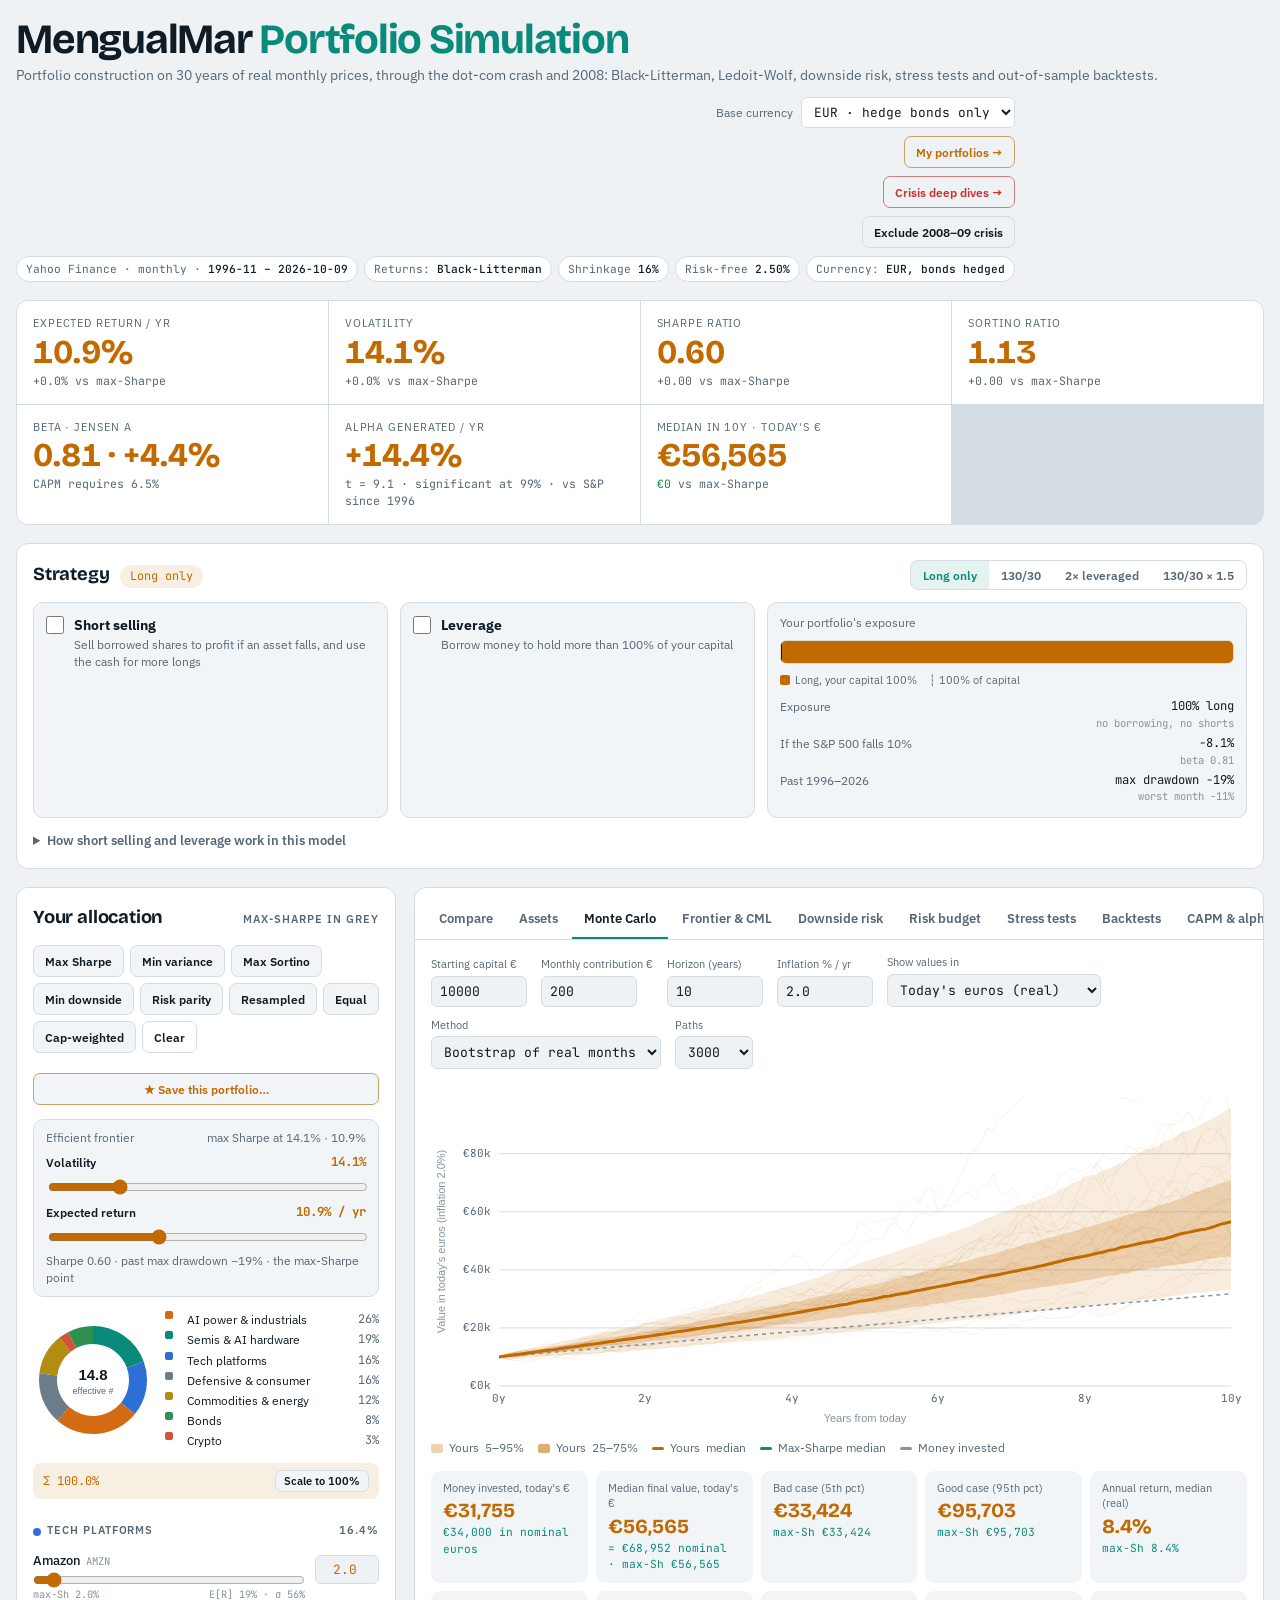
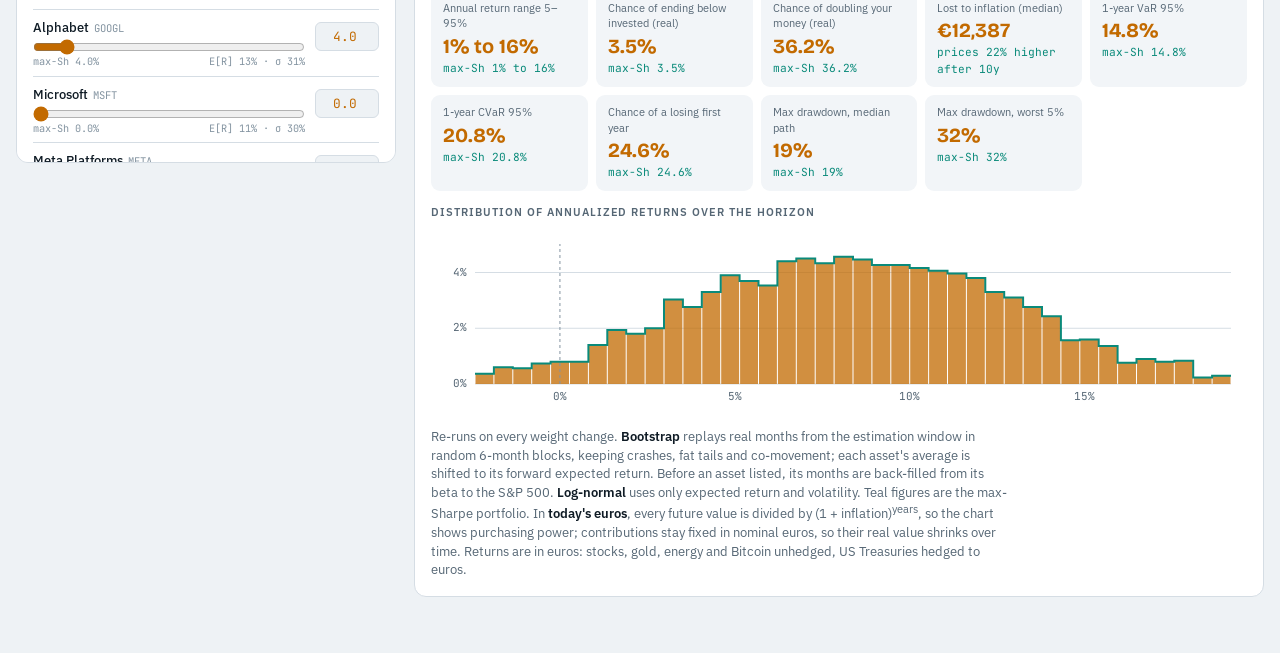
==== commit 6c771eca: "Selecting a saved portfolio loads it into the lab (all pages analyse it), with Edit weights and Undo" ====
--- a/index.html
+++ b/index.html
@@ -1676,10 +1676,10 @@
   const k0=isCur?-1:mo.indexOf(p.dataEnd),after=k0>=0?Q.fs.slice(k0+1,last+1):[];const gA=after.length?growth(after):null;
   // header
   $('ppName2').innerHTML=SV.rename&&!isCur?`<input id="ppRenameIn" value="${esc(p.name)}" maxlength="60" aria-label="New name"> <button id="ppRenameOk">Save name</button>`:esc(p.name);
-  $('ppMeta').innerHTML=(isCur?`<span class="chip" style="color:var(--you);border-color:var(--you)">Live from the lab${curSaved?' · matches a saved portfolio':' · <b>not saved yet</b>'}</span>`:`<span class="chip">Saved <b>${svDate(p.created)}</b></span><span class="chip">Data then up to <b>${fmtM(p.dataEnd)}</b></span>`)+
+  $('ppMeta').innerHTML=(isCur?`<span class="chip" style="color:var(--you);border-color:var(--you)">Live from the lab${curSaved?' · matches a saved portfolio':' · <b>not saved yet</b>'}</span>`:(svMatch(p)?`<span class="chip" style="color:var(--you);border-color:var(--you)">● Active in the lab</span>`:CURNAME&&CURNAME.id===p.id?`<span class="chip" style="color:var(--you);border-color:var(--you)">● In the lab, with edits (see Current portfolio)</span>`:'')+`<span class="chip">Saved <b>${svDate(p.created)}</b></span><span class="chip">Data then up to <b>${fmtM(p.dataEnd)}</b></span>`)+
     `<span class="chip">Strategy <b>${svStratLabel(p.ls)}</b></span><span class="chip">${Object.keys(p.w).length} assets</span><span class="chip">Currency <b>${cur}</b></span>`+
     (miss.length?`<span class="chip" style="color:var(--bad);border-color:var(--bad)">No longer in the lab: <b>${miss.map(esc).join(', ')}</b> (${pct(miss.reduce((a,id)=>a+p.w[id],0),0)}, held as cash)</span>`:'');
-  $('ppActions').innerHTML=(isCur?`<button id="ppSaveCur" class="primary">★ Save this portfolio…</button>`:`<button id="ppLoad">Load into the lab</button><button id="ppRename" class="ghost">Rename</button><button id="ppDup" class="ghost">Duplicate</button><button id="ppDel" class="ghost">Remove</button>`)+
+  $('ppActions').innerHTML=(isCur?`<button id="ppSaveCur" class="primary">★ Save this portfolio…</button>`:`<button id="ppLoad" class="primary">Open in the lab →</button><button id="ppEditW">Edit weights</button><button id="ppRename" class="ghost">Rename</button><button id="ppDup" class="ghost">Duplicate</button><button id="ppDel" class="ghost">Remove</button>`)+
     `<button id="ppPdf" class="ghost" title="Download a PDF investment report of this portfolio">⇩ PDF report</button>`;
   // KPIs
   const k=(l,v,sub,cl)=>`<div><span class="l">${l}</span><span class="v ${cl||''}">${v}</span><span class="s">${sub||''}</span></div>`;
@@ -1866,9 +1866,17 @@
 document.addEventListener('visibilitychange',()=>{if(document.visibilityState==='visible'&&SY.token&&Date.now()-(SY.last||0)>15e3)sync();});
 window.addEventListener('focus',()=>{if(SY.token&&Date.now()-(SY.last||0)>15e3)sync();});
 if(SY.token)setTimeout(sync,2500);
+/* ---------- selecting a saved portfolio makes it the lab's portfolio ---------- */
+// every other page (frontier, Monte Carlo, stress tests, backtest, crisis pages...) then analyses it, and its weights can be edited
+function svActivate(p){if(!p||p.live)return;if(svMatch(p)){CURNAME={id:p.id,name:p.name};updYN();return;}
+  const L=svList();if(!L.some(svMatch))SV.undo={w:Float64Array.from(S.w),ls:{...S.ls}};else SV.undo=null;
+  CURNAME={id:p.id,name:p.name};const w=svWeights(p);
+  if(lsKey(p.ls)===lsKey(S.ls)){S.w=Float64Array.from(w);if(!LSON())S.w=pw(S.w);allocList();onWeights();}else setStrat({...p.ls},()=>w);
+  $('ppMsg').innerHTML=`<b>“${esc(p.name)}” is now the lab's portfolio</b>: every page analyses it and you can change its weights.`+(SV.undo?` <button data-undo="1" class="ghost">Undo</button> <small>(brings back your unsaved portfolio)</small>`:'');}
 /* ---------- events ---------- */
 function svAction(e){const t=e.target.closest('button,a[data-sv],[data-rg]');if(!t)return;
-  if(t.dataset.sv){e.preventDefault();SV.id=t.dataset.sv;SV.confirm=null;SV.rename=false;renderSaved();return;}
+  if(t.dataset.sv){e.preventDefault();SV.id=t.dataset.sv;SV.confirm=null;SV.rename=false;const q=svList().find(x=>x.id===SV.id);if(q)svActivate(q);renderSaved();return;}
+  if(t.dataset.undo!=null){const u=SV.undo;SV.undo=null;if(u){CURNAME=null;if(lsKey(u.ls)===lsKey(S.ls)){S.w=Float64Array.from(u.w);allocList();onWeights();}else setStrat({...u.ls},()=>u.w);$('ppMsg').textContent='Your previous portfolio is back in the lab.';}renderSaved();return;}
   if(t.dataset.rg){SV.range=t.dataset.rg;renderSaved();return;}
   if(t.dataset.del){SV.confirm=t.dataset.del;renderSaved();return;}
   if(t.dataset.delno){SV.confirm=null;renderSaved();return;}
@@ -1877,7 +1885,8 @@
   const id=t.id,p=svGet(SV.id);
   if(id==='ppSaveBtn'){const n=$('ppName').value||$('ppName').placeholder.replace(/^e\.g\. /,'');const q=svSave(n);if(q){SV.id=q.id;SV.range='full';$('ppName').value='';$('ppMsg').textContent=`Saved “${q.name}”.`;}else $('ppMsg').textContent='Could not save: this browser blocks storage. Use Export instead.';renderSaved();return;}
   if(id==='ppSaveCur'){$('ppName').focus();$('ppName').scrollIntoView({block:'center'});return;}
-  if(id==='ppLoad'&&p){const w=svWeights(p);CURNAME={id:p.id,name:p.name};closeSaved();setStrat({...p.ls},()=>w);return;}
+  if(id==='ppLoad'&&p){svActivate(p);closeSaved();return;}
+  if(id==='ppEditW'&&p){svActivate(p);SV.id='__cur';renderSaved();setTimeout(()=>{const x=$('ppAlloc').querySelector('input');if(x){x.scrollIntoView({block:'center'});x.focus();}},60);return;}
   if(id==='ppRename'){SV.rename=true;renderSaved();setTimeout(()=>{const x=$('ppRenameIn');if(x){x.focus();x.select();}},0);return;}
   if(id==='ppRenameOk'&&p){const v=$('ppRenameIn').value.trim().slice(0,60);if(v){const L=svList();L.find(q=>q.id===p.id).name=v;svStore(L);if(CURNAME&&CURNAME.id===p.id)CURNAME.name=v;}SV.rename=false;updYN();renderSaved();return;}
   if(id==='ppDup'&&p){const L=svList();const q={...JSON.parse(JSON.stringify(p)),id:'p'+Date.now().toString(36),name:(p.name+' (copy)').slice(0,60)};L.push(q);svStore(L);SV.id=q.id;renderSaved();return;}
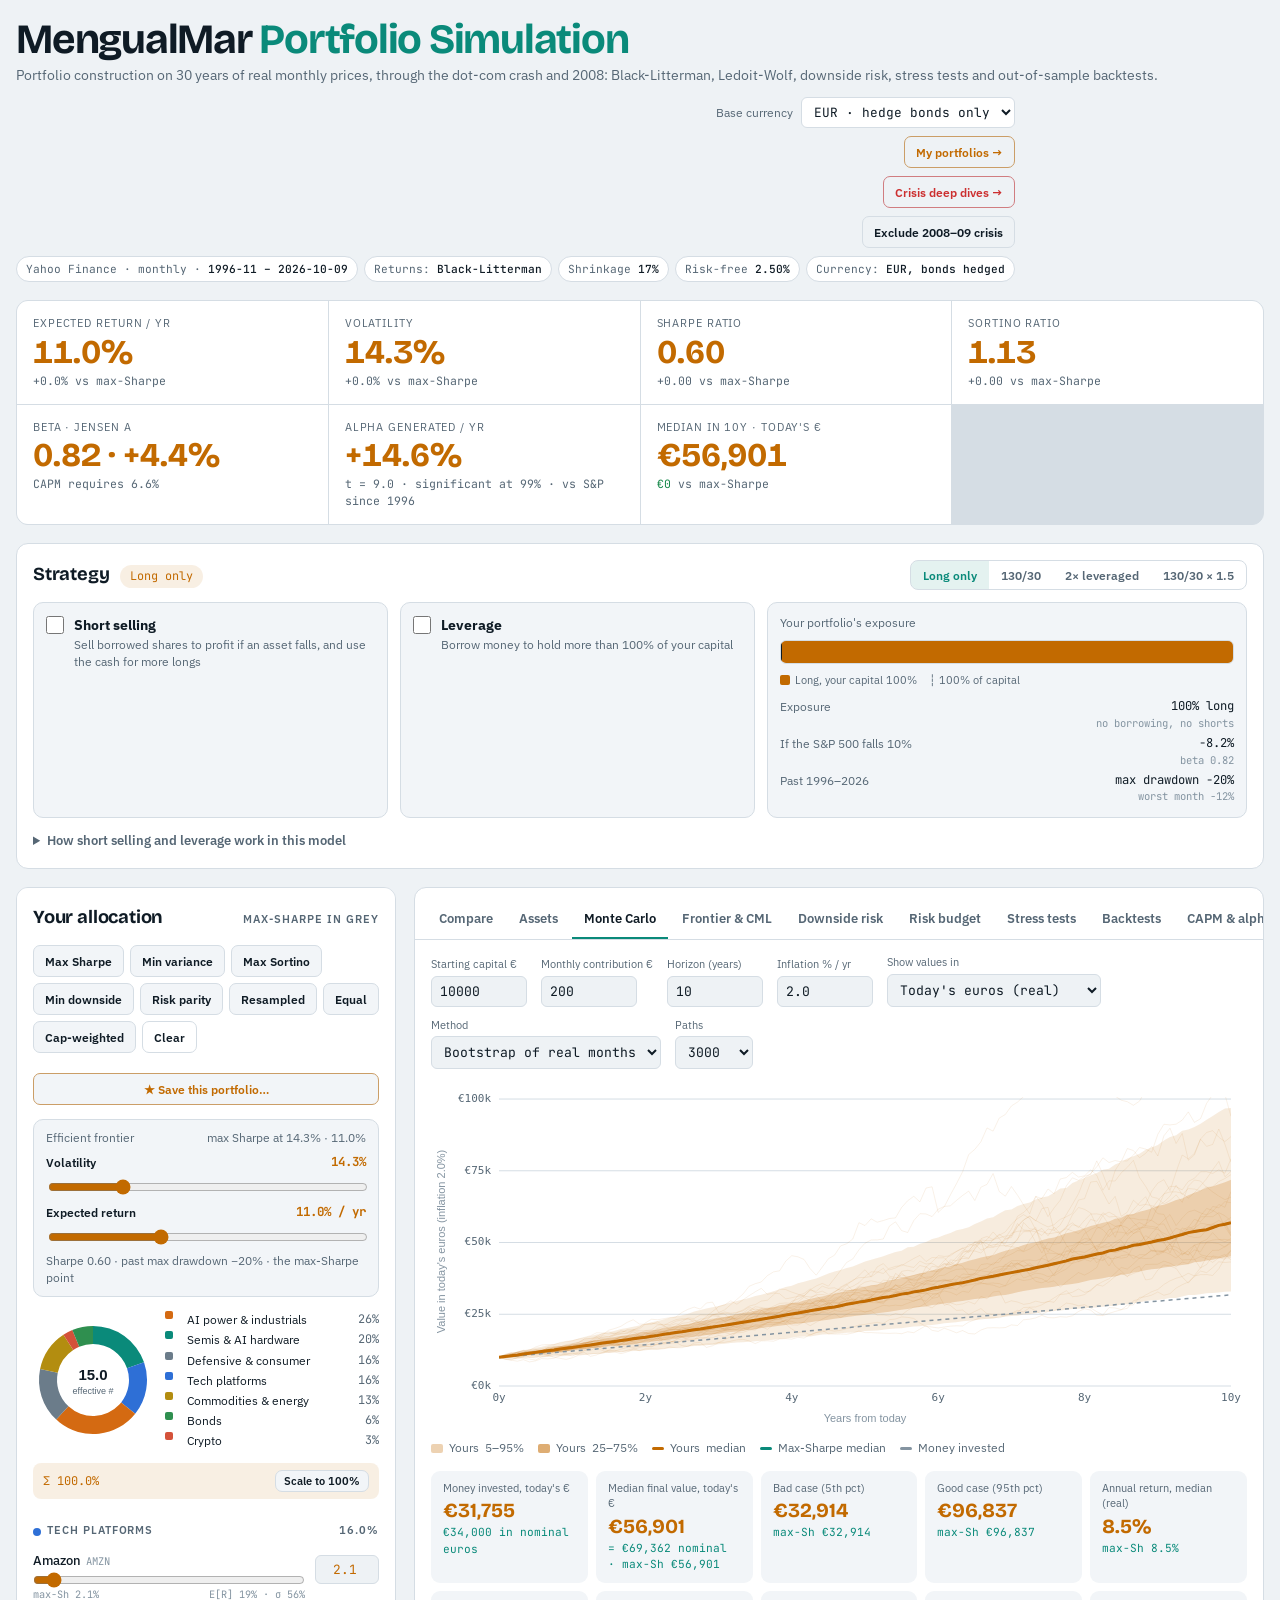
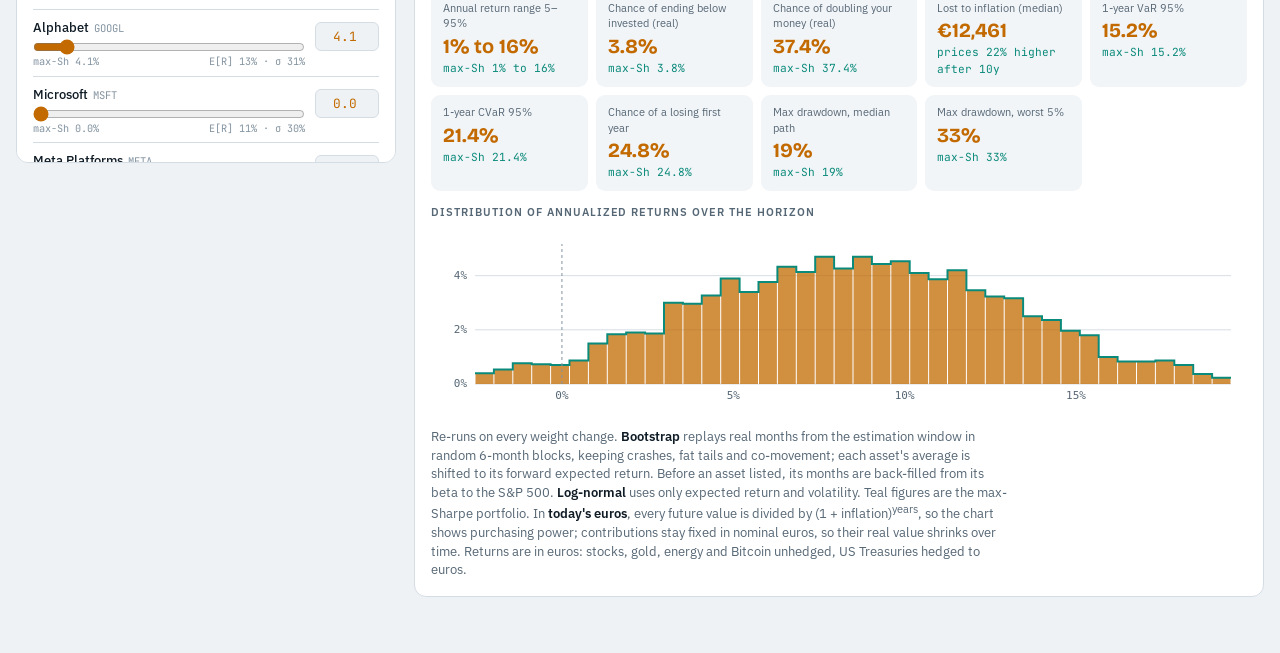
==== commit bb41ef67: "Weekly data update (2026-11-28)" ====
--- a/index.html
+++ b/index.html
@@ -619,53 +619,53 @@
 </div>
 
 <script>const RAW=`1996-10|362
-NVDA|28|1546,-370,-1361,-651,1209,523,3975,-3156,1494,5650,3556,-2104,7268,3201,549,2805,1139,-560,3229,315,-2410,-3483,-1910,5756,-1344,4528,2831,277,834,-1278,471,-3514,5602,2748,2244,-173,-2241,-1304,-2153,-388,-4865,-3556,-876,-1525,3902,4395,-3281,-1034,2229,206,1126,8262,-1246,-1667,-482,-1211,1071,2008,928,-409,0,1865,-2227,1428,-1271,-2467,-1920,1653,-34,3221,2316,-272,2648,-1804,-770,2357,-140,127,1338,1173,-213,775,113,2298,483,2149,206,-2136,-735,399,3148,165,1784,608,5,-1718,114,-716,1428,532,1926,1077,1180,625,-237,-1085,786,-2772,-1301,-748,384,2019,-2421,-3889,1049,-1527,-1821,-1473,803,-149,415,1908,1643,-915,825,1453,1230,351,-2043,920,4303,-1761,526,741,-971,-1636,-2230,-999,152,2519,291,1323,1315,5532,-527,-1853,834,20,-2046,-1324,-376,-601,1831,561,-1132,657,257,165,-1558,-438,1118,-203,362,-492,-1019,56,242,0,390,134,733,562,-297,285,266,549,-238,326,269,-200,1760,-256,313,334,-242,-561,1163,-514,591,777,-439,-424,1534,-512,607,15,-913,-80,1316,965,1509,1223,391,-1113,746,1362,-28,3184,62,2146,762,1171,385,2976,1577,229,-694,734,-425,3854,15,1242,436,551,1568,-288,-359,2703,-148,-430,-289,1220,-606,336,1469,12,-2498,-2241,-1831,768,742,1640,80,-2507,2124,273,-62,392,1548,790,856,48,1430,-240,1088,2147,706,1176,2600,120,-736,692,-256,-50,558,-264,1245,823,2316,-252,1482,-746,2342,2781,-998,-1675,-41,1192,-3203,67,-1880,1982,-1690,-1955,1119,2542,-1364,3369,1883,1967,-10,3634,1182,1047,562,-1186,-625,1469,589,2424,2858,1422,-438,2689,1269,-528,201,174,932,414,-286,-1059,404,-1323,50,2406,1693,1258,-207,713,853,-1259,537,248,-729,-157,1443,580,-512,33,998,356,-1039,-3866
-AMZN|8|278,5541,-239,8552,1717,-1885,2172,-207,3051,1108,727,-395,12638,1115,-2446,3328,1327,5185,6732,920,957,3439,-7,-3098,537,-2003,2430,2854,-1165,2044,-1051,-1519,668,-272,-1763,-1246,-2484,-1704,3776,-738,-472,-3259,-3696,1124,-4116,42,5425,577,-1522,-1173,-2842,-3322,1692,6218,-442,3115,-63,142,1671,923,-1086,-1108,339,663,2153,2061,-1910,1567,73,1826,1022,2510,120,1465,1124,456,1239,-85,-250,-422,-1466,63,74,1124,1216,-2846,-200,713,-1647,1626,1162,-242,-1860,-259,-557,973,-681,3645,-543,609,-1201,2158,-270,-494,-1647,-243,-361,-170,1176,-3048,1465,418,1859,591,-218,-454,390,166,5413,1273,-106,1481,174,1657,-429,158,230,-1613,-1703,1059,1028,380,-1016,410,586,-996,-2133,-2540,2009,1470,1015,1335,964,-314,727,251,-533,1499,2726,1439,-102,-677,-559,1467,98,-849,-1291,790,589,2582,520,616,262,-576,215,395,870,45,397,882,-328,46,-126,-994,-998,1233,-759,1270,1451,-819,725,217,642,244,-843,823,-47,583,-46,84,-476,606,315,847,-672,1127,1644,813,131,-1006,95,-711,-958,277,391,-363,832,-490,-527,1086,-835,1424,723,-212,1335,177,113,2351,-434,-19,2227,622,167,-1315,-587,744,1111,958,-99,604,136,886,-567,-497,-9,982,262,491,434,753,-268,204,-73,-196,1497,647,-62,2406,424,-430,821,405,431,457,1324,-48,-2022,577,-1113,1443,-459,859,819,-786,668,-142,-485,-227,235,136,261,871,-622,350,2689,-128,1296,1471,905,-876,-358,434,281,-156,-353,4,1207,-705,674,-327,430,-535,266,399,-493,-1028,267,614,-2375,-328,-1165,2706,-606,-1086,-935,-576,-1299,2277,-863,961,209,1435,811,255,324,-789,470,977,400,215,1389,205,-298,82,953,-324,-454,439,4,1153,553,834,-1069,-1037,-307,1116,701,671,-218,-412,1123,-450,-103,367,-1224,-82,2727,211,-1193,1395,-435,-409,-353,269
-GOOGL|95|2660,4710,-454,594,147,-390,-398,2188,2603,609,-217,-61,1065,1759,881,246,429,-1619,755,716,-1104,1278,-781,-209,617,1853,177,-502,891,-1038,194,289,563,498,-243,103,1010,2463,-198,-22,-1839,-1650,-652,3038,200,-1014,-1001,-221,-1355,-1028,-1848,501,1004,-16,298,1376,537,104,509,420,740,812,874,634,-1452,-59,765,-730,-762,-838,897,-718,1684,1672,-945,688,108,217,-434,-727,-277,-428,1922,-1039,-479,1507,114,776,-1019,657,372,-567,-397,-14,912,823,1013,-983,266,129,683,602,-87,383,566,105,84,-460,343,1766,281,577,538,294,-832,-411,687,228,-88,48,104,-349,-331,-335,130,467,-141,-107,-63,-97,2175,-147,-146,1551,345,199,-214,-580,637,-721,579,-605,1248,-19,180,73,-420,214,350,302,34,905,677,-582,170,103,193,609,30,166,1223,-662,-605,-179,799,265,868,37,-201,-965,175,-583,774,6,447,188,-771,-214,1250,-227,257,308,360,271,697,-653,-1324,1590,645,-108,493,952,-1006,1027,856,-10,426,1065,201,1411,14,360,1035,740,-762,1075,-415,208,-659,-18,297,-1795,-30,-422,675,-696,-1162,-119,686,-1263,1203,-888,1518,348,1447,-258,1088,260,-390,-518,681,540,29,-117,901,785,597,572,-582,-476,165,317,-126,1217,778,-1654,-908,269,815,274,889,1095,1428,1567,1387,-218,799,-776,-770,3382,-116,-598,-35,-471,146,-1867,-520
-MSFT|0|408,1430,534,2345,-441,-596,3252,206,192,1187,-650,9,-175,885,-866,1543,1362,560,70,-589,2778,144,-1273,1472,-380,1523,1368,2618,-1421,1940,-927,-77,1177,-485,787,-216,221,-164,2823,-1617,-868,1888,-3435,-1030,2787,-1273,0,-1361,1420,-1670,-2440,4078,-338,-731,2389,211,552,-933,-1381,-1031,1364,1042,318,-383,-843,338,-1335,-258,744,-1229,229,-1088,2225,787,-1037,-820,19,215,562,-375,419,300,42,483,-544,-164,646,102,-405,-603,481,38,888,-25,-389,128,116,683,-34,-165,-397,-393,468,230,-372,310,723,-603,-12,802,-553,765,-422,127,-1125,-585,287,326,721,642,497,261,170,335,-840,-107,743,284,-398,-163,-55,254,2495,-842,595,-843,-1624,434,49,-34,-286,-651,653,-220,-1634,-884,-386,-1204,-491,1375,1029,376,1379,-105,539,434,781,653,364,-755,221,216,427,-1514,-1081,1217,-858,435,890,-470,1049,-64,-358,-448,209,-288,396,538,-231,-643,699,-322,149,1375,819,164,-74,-824,480,-366,527,-344,-410,-596,34,277,211,291,1569,618,-103,-782,564,-36,640,850,-189,115,200,700,-144,205,186,350,592,205,127,247,-284,-1302,931,-727,1963,-303,-578,578,-619,170,1893,394,208,-70,-698,855,-970,702,-345,1077,201,24,403,125,312,404,-44,294,395,260,-130,547,340,-37,1167,170,163,1107,-84,-267,247,615,-23,758,630,182,-661,427,-840,282,774,528,1073,-495,831,172,150,85,312,595,417,795,-457,-265,1363,254,1106,74,1028,-674,-374,601,390,429,41,146,696,-76,850,517,616,-661,1763,-13,173,-753,-372,319,-999,-181,-553,931,-667,-1093,-33,1022,-600,333,90,1559,658,711,370,-136,-222,-366,708,1229,-76,573,423,171,-746,682,767,-640,-11,315,-557,442,-46,-153,-416,-544,529,1668,805,726,-487,222,-3,-480,-171,-1103,-852,-575,1016,1065,-1715,2458,937,111,176,-698
-META|188|507,-3019,-1681,1993,-254,3264,-493,1638,-1204,-613,856,-1232,218,4791,1220,2165,-4,-637,1625,1449,941,-1201,-76,589,630,797,299,564,-512,361,41,-270,403,412,-420,53,831,961,-487,53,1343,223,40,721,-471,672,305,105,-381,845,176,170,212,-960,-285,1327,401,480,577,81,-32,1210,161,-64,538,-160,-41,591,-459,-1039,764,1150,132,-1119,183,-641,-770,-737,-677,2716,-314,325,1602,-824,875,64,-441,-409,762,521,179,-163,-468,-1334,2273,996,88,1171,1558,-1068,46,527,-138,-543,-27,1433,1037,112,577,247,648,-1054,-466,28,366,-686,-3263,537,-984,-341,-1673,-133,241,-1672,-3134,2677,190,2379,1743,2115,1339,1015,841,1102,-713,146,35,859,820,1022,2576,-93,-1141,852,812,-583,979,991,-85,119,203,1771,-304,-1367,-475,1794,1408,479,-449,-52,-1171,-6,196,855,-954,-1166,695,337,-1086,-117,281,2680,-1519,-881
-AAPL|0|366,489,-1347,-2036,-226,1231,-685,-221,-1429,2281,2429,-29,-2147,422,-2606,3952,2901,1640,-45,-274,775,2070,-993,2224,-262,-1397,2818,61,-1548,323,2800,-421,511,2024,1717,-297,2655,2215,504,91,1048,1848,-865,-3229,2470,-298,1993,-5774,-2403,-1565,-985,4538,-1561,2093,1550,-2173,1654,-1918,-128,-1639,1322,2130,282,1288,-1222,908,253,-400,-2395,-1388,-334,-169,1083,-355,-755,21,453,-580,57,2623,618,1060,726,-836,1047,-865,220,557,603,1304,-466,884,1597,-61,665,1235,3523,2796,-395,1941,1667,-711,-1346,1026,-742,1587,994,1433,742,1776,600,504,-930,-842,1223,-1509,-418,1867,-16,1346,533,1305,-744,105,-131,981,742,2143,70,796,510,1082,2377,-407,870,-3166,-764,1478,2122,851,-1129,-507,666,-3296,-534,-1387,-790,560,-91,1770,1970,793,487,1472,295,1019,170,605,541,-886,654,1485,1110,-161,-208,227,-550,1672,607,338,367,520,409,-133,46,-66,-350,1633,-145,-91,615,-558,597,1271,1883,1053,-260,-107,109,458,939,28,-1076,-124,-907,-1441,-253,29,3,224,-1183,1412,838,-215,964,701,89,-1077,575,200,994,787,277,287,775,-171,720,1060,-719,614,1008,-314,58,453,-372,-329,-662,-218,834,-58,-1102,-752,-13,1272,-1399,718,-427,901,237,655,43,-216,480,477,1338,487,-1,678,-572,327,1070,-602,968,203,-152,-106,682,-581,-150,1351,-94,280,2004,-83,-305,-1812,-1167,552,448,970,564,-1242,1305,764,-165,730,1107,776,988,540,-1147,-698,1554,851,1474,1651,2166,-1025,-600,955,1146,-55,-797,73,762,-505,991,650,425,-680,587,1051,742,-157,-541,575,-971,-545,-814,1886,-312,-1210,1096,-330,-1223,1105,232,1186,290,461,943,128,-424,-887,-26,1138,136,-422,-185,-513,-67,1302,956,544,324,175,-304,517,552,-576,259,-815,-434,-536,215,117,1196,969,618,324,-251,-455,191,-393,692,1511,-727,676,266,510,349,-53
-VRT|280|-492,-2663,2243,2021,652,693,1193,672,191,601,-16,777,403,-444,1350,934,999,271,46,-1448,660,-12,-261,-1646,-3758,753,-1050,-1229,-2520,3893,96,-1570,4722,-314,-137,410,1428,-1194,426,2936,2834,501,5144,-556,556,1118,1007,1728,2004,2082,1387,545,-1170,-909,550,1986,985,1675,-1094,300,-1867,-2410,1825,2641,1902,1339,-1240,1831,2784,-677,-986,1492,3691,-167,3109,-389,608,-2785,710,-671,-365,-2850
-VST|241|-822,2958,458,-31,87,-828,-120,1368,-214,773,559,401,-278,-307,644,-282,992,970,735,-355,-448,416,569,-904,376,-251,970,370,44,469,-1354,-341,-521,1626,765,112,-185,-1289,-204,-1461,-1627,2243,461,-829,21,305,-122,-790,754,604,158,-1362,333,-458,-415,1566,323,-31,-967,1456,148,1537,-422,463,266,761,540,-1266,1313,-426,-1454,938,592,-387,-60,-464,1001,-58,46,1041,690,1197,626,-139,822,940,652,3293,2815,889,3064,-1300,-786,784,3909,542,2791,-1361,2188,-2045,-1198,1038,2387,2085,760,-932,371,-389,-501,-968,-185,981,-1343,500,151,-86,-658,-730,88,1,-1671
-ETN|0|-38,1569,90,94,250,-157,602,714,948,394,-28,257,507,-226,-549,56,754,-91,-249,-277,-1343,-1550,-1025,704,798,157,348,-150,33,306,2823,-445,552,754,-51,-1193,-1282,353,-621,-164,556,409,769,-1315,-767,121,-150,-716,1045,370,722,2560,408,-372,746,688,-1036,476,-146,-1768,1052,709,690,-51,973,30,448,-398,-999,-403,196,-990,798,1094,295,-844,-18,-141,1733,282,-634,769,1125,-536,1366,274,485,757,127,-401,568,-129,1095,-15,-625,507,85,584,736,-604,306,-624,-1032,258,8,908,-172,-58,-743,887,529,-133,580,474,504,-362,253,-1499,438,353,520,700,-252,427,395,316,676,558,-79,449,-262,512,-652,-308,855,-1429,-237,-119,1025,1069,-1211,-1581,301,-2323,-1906,307,727,-1145,-1692,196,2018,-68,255,1754,391,489,682,655,-44,-374,1210,1123,183,-874,-645,1990,-1080,1872,769,921,530,635,326,9,-339,-290,-43,-680,-975,-1735,2625,96,-307,1263,726,-452,-331,-1074,-710,1062,290,570,71,1046,387,511,881,-49,26,834,-38,477,-760,872,311,298,476,-398,222,122,-330,213,474,-1138,278,-923,792,-10,19,-717,1255,-356,197,416,-573,-943,-581,-1009,899,504,-1052,-294,1227,1141,113,-171,-308,616,588,-125,-295,528,87,550,170,387,201,310,58,54,-755,701,421,-208,158,628,-389,-17,-611,300,-240,1128,-4,432,-1736,735,-1076,1105,462,188,281,-927,1180,-131,-93,301,561,619,240,-26,-397,-1362,748,177,304,646,1042,-7,172,1750,-80,-203,1061,679,336,216,202,666,701,-1132,1035,-121,664,-833,-261,-110,-444,-387,-910,1778,-742,-240,1253,948,-398,335,784,-157,-246,579,1433,210,1265,-742,-252,995,577,218,1744,853,178,490,-580,-279,104,799,4,1354,-1160,-164,-1015,-699,829,915,1149,777,-898,719,195,-910,-792,1033,697,-456,2106,-723,637,-256,-297,692,-1390,-1559
-ANET|213|598,2681,534,-802,-662,-1992,388,965,191,-924,922,1692,334,-1146,-1818,543,1397,588,-2288,1418,-794,558,1001,-1216,1070,1180,678,-39,1187,207,-286,2659,1116,557,554,164,-33,1799,764,542,1662,106,1708,-220,-535,362,-491,236,-68,1691,-1108,-1336,353,-1165,194,3281,1024,-69,-2168,614,533,-1713,543,236,-2022,424,980,-1353,488,827,646,-1004,2368,-1398,-739,95,2958,734,585,-901,788,440,768,676,499,-285,-701,1922,2113,1587,-1352,-127,1324,-1684,-1150,-835,2442,279,-583,706,1526,-1289,385,1006,2102,-459,386,-257,-430,2588,-579,894,965,719,984,729,448,-1152,1602,1775,-112,197,861,68,502,894,425,-1925,-1673,618,531,1809,2044,1082,671,822,-1713,27,817,-581,-803,4067,-767,653,616,851,404,-1706,-73
-MU|0|-1803,3250,-1208,1931,863,695,-1269,1986,-533,2125,-825,-2205,-2252,-744,427,3325,-398,-1243,688,-2414,531,3426,-3171,3379,2485,872,2239,5426,-2612,-1638,-2270,168,693,5216,2150,-1119,724,-596,1650,-2040,5437,3125,1057,40,2592,-745,0,-4356,-2446,-935,1270,2893,-2523,2136,927,-1736,960,219,-1045,-4993,2087,1933,1414,887,-474,233,-2796,-51,-1425,-361,-1149,-2829,2935,-119,-3839,-1571,-268,188,442,3318,380,2460,-191,-655,686,-927,354,1960,-664,1110,-1849,1035,186,-1163,-1493,452,125,-903,1146,-1571,1047,-1009,-609,1308,-701,1636,25,1167,-233,978,-666,1029,565,-509,1529,-242,-906,352,1084,69,-1695,104,-438,-723,-842,185,-505,619,287,-527,-354,-306,-532,-2084,-1286,-359,758,-2061,2931,453,-2565,-1950,-1222,-448,1630,-4183,-365,4091,-1344,2609,2020,369,0,2628,1534,1126,-1720,1075,4043,-1742,390,1446,-984,-278,-660,-1425,-1126,1161,1456,-1199,1032,3142,560,305,-131,-989,-2667,-147,-1981,-1472,1091,716,501,2083,1250,-526,-1864,-1138,805,-158,0,-370,-920,994,620,1924,1085,1909,-561,2399,2269,-761,249,2874,120,1934,308,593,499,-219,1040,946,1525,-728,671,509,-342,864,-261,-1640,478,-1154,369,-71,-3255,-175,-1135,-871,1055,-380,-1111,-2210,-363,-151,267,1833,818,-15,2001,782,-349,1381,1224,999,-278,2329,-426,1120,-296,-583,1369,2302,1266,-433,-300,632,1164,682,-1181,2525,-894,67,-51,-1388,-1660,223,-1771,2045,696,110,177,-2247,1834,1633,85,-535,1097,-8,1320,-128,-100,-1998,1386,4,753,-283,-909,319,720,2731,1730,411,1694,-363,-243,-224,100,-871,-500,-356,-265,2156,1101,-1168,801,-1235,-1233,829,-2514,1212,-862,-1137,821,656,-1311,2065,-411,436,688,597,-746,1333,-203,-273,-154,1383,1226,48,567,3023,-418,1066,522,-1643,-1237,776,-381,-171,-1397,841,262,-708,-1144,2276,3048,-1136,904,4059,3382,568,2074,4536,-60,-1804,5308,8776,1888,-2869,1649,1110,-1692,-3280
-TSM|13|1139,-1733,3058,2079,-980,-507,-2316,-1060,889,-1616,1529,2194,42,-542,4097,-250,2115,159,911,2983,-864,1459,194,1737,343,2565,1528,1530,-470,-822,-1360,920,-2123,1523,-4161,1101,-2590,260,3994,-2200,356,2431,-1807,708,731,-2037,-2689,3604,2339,778,-116,-424,2769,-1470,-633,-1375,-2985,-1042,-2228,2315,1829,-2378,-496,582,-353,2237,2115,-59,714,1780,-806,212,-172,-580,918,-707,48,-872,651,-560,-1432,604,-543,602,528,652,306,423,-702,153,697,769,-581,-419,-12,-170,1856,344,898,-991,339,417,-964,435,-556,738,312,104,1082,167,-18,174,-315,-195,351,646,-881,-227,202,524,-685,40,-713,530,544,944,187,-472,-826,221,-350,-1185,-1344,1049,-456,0,1870,1810,350,-1399,1726,220,243,-1296,891,1011,-1119,-404,759,95,-793,10,864,-693,787,759,-147,1665,423,-597,-90,1084,119,-379,-198,-316,-451,1041,238,-8,906,313,523,196,-1187,168,368,523,762,51,862,-64,338,287,-581,1099,-220,-182,-473,-247,242,855,-369,-164,-298,680,1079,40,229,404,-439,470,-363,912,658,-464,147,801,-428,409,-65,-349,-264,-1009,438,583,364,-4,-176,537,1125,-996,479,1009,591,346,644,167,-453,-317,751,181,435,70,692,209,286,281,157,1273,-645,13,1427,-433,95,-1213,65,-207,1272,580,128,-1372,-134,-181,192,380,489,698,-1248,546,883,0,982,1108,283,1020,-716,-19,-1039,1117,-527,1364,3896,46,282,345,1568,1286,1145,364,-573,-130,53,278,-293,203,-580,184,303,312,193,-1274,-210,-1087,255,-1377,823,-580,-1728,-1022,3482,-972,2449,-610,739,-937,1695,279,-175,-563,-665,-68,1274,738,862,1391,616,95,998,1544,-461,356,152,971,-309,729,599,-1375,-769,42,1598,1759,668,-445,2135,757,-297,453,878,1332,-952,1719,565,1440,-1535,274,1014,-1097,-2153
-XIAOMI|262|-456,-749,-2158,1758,-963,-2395,2145,-486,570,-2034,482,-959,-602,324,115,72,2105,715,861,-1641,-225,1784,682,1543,5856,-1297,756,2047,2469,-1166,-1339,152,-432,1893,-771,-619,-160,-1458,11,-996,-195,-1329,-1066,-515,-1270,-51,1239,-957,-632,-2250,-166,1771,598,1777,-832,196,-860,-632,361,1517,2,3,1377,1165,-20,-2110,716,1303,1595,103,-562,214,1601,1575,1870,380,2515,970,3617,-513,178,93,1754,-1134,10,236,-1986,-524,-439,-978,-186,-914,-864,-337,-2286,3295,-399,-869,494,437
-AMAT|0|-430,4421,-574,3739,253,-840,1833,1891,852,2974,272,93,-2992,-112,-871,892,1219,-407,230,-1142,-781,1356,-2668,280,3738,1171,1016,4802,-1197,1090,-1307,256,3432,-262,-122,932,1561,849,3002,834,3329,304,802,-1799,853,-1628,1376,-3128,-1043,-2388,-556,3175,-1602,296,2552,-855,-166,-660,-604,-3400,1994,1651,91,885,-41,2484,-1037,-880,-1425,-2182,-1015,-1355,3013,1344,-2358,-814,844,-308,1622,643,180,2285,1115,-1618,2868,390,-743,-334,-203,38,-1435,930,-175,-1351,-636,378,-237,335,276,-702,975,-688,-849,1063,-146,1422,-69,-742,-354,1088,-94,619,-369,-442,251,-553,-373,-319,758,491,-192,385,244,-390,503,-135,491,-33,403,1092,-282,-309,-618,-272,-568,90,732,177,-436,648,-363,-927,380,-1557,-1467,-2540,574,-750,-113,1672,1358,-731,-222,2534,-407,152,-882,139,1324,-1263,98,1005,230,-572,-697,-183,-1156,1263,574,121,1303,1167,517,-493,45,-1166,-559,-530,-745,-848,1892,-1187,-65,1466,37,163,-369,-1311,1084,-489,816,-445,-510,213,662,1285,689,-168,764,546,-184,938,-743,1679,188,-256,220,-486,1332,770,-666,646,1169,-705,1076,-649,222,936,362,-835,1013,-994,-1228,222,-452,-968,-677,-870,1416,1256,-53,-546,749,1224,-335,1982,-184,968,1389,104,-355,1108,22,614,605,740,440,1323,-996,726,206,1545,833,-633,-313,491,758,-344,-1068,264,-904,528,-1113,-1016,-1493,1402,-1218,1936,-139,344,1112,-1176,1608,993,-230,392,874,708,542,-500,54,-2116,842,1353,760,642,-393,-349,-37,3967,463,1203,2248,1304,-67,427,309,-173,-325,-474,615,789,691,-1219,-271,-179,-1627,655,-2243,1649,-1101,-1291,776,2444,-1115,1449,442,575,-798,1824,843,488,99,-937,-441,1341,821,138,2292,229,-368,847,972,-1008,-686,243,-1013,-356,-691,1090,-1215,-819,385,430,1679,-164,-1046,2736,1385,843,188,2542,1565,-819,1542,1423,6065,-2978,-961,1156,-2372,-2230
-SAMSUNG|40|-883,3392,-1081,85,2141,-2018,-661,-2657,-3093,639,-632,4024,-1478,478,1119,-475,-1089,-130,174,-2707,2406,2792,2403,853,1240,712,636,-499,-266,294,-202,-1171,1593,1454,-1801,-547,-642,-312,1061,671,1085,1867,510,-795,1648,-255,-219,1797,357,791,-485,-849,-500,-1363,984,155,-130,565,497,1076,923,-611,-830,733,-186,1526,-488,774,-605,914,1265,1845,-831,-835,532,-367,-330,15,622,378,-761,624,-354,-649,-186,-110,306,-643,644,891,-571,-10,-325,76,-189,615,-582,610,1227,184,-1707,-661,-1502,-570,-768,-1975,913,-84,-1217,3301,1201,-363,414,2743,429,1228,-1182,110,1210,-146,-512,1265,596,-1522,-180,809,-792,800,-275,769,1822,443,-629,341,-159,11,-736,337,-1267,171,2286,42,449,739,905,515,892,-1642,507,683,-556,1285,-211,814,1342,-901,678,-165,-165,-101,-1228,-387,956,87,895,209,-701,-887,644,-24,360,846,-776,57,-715,-764,491,15,398,233,-79,597,119,-1049,-388,-1074,-863,269,2303,-483,-204,-1118,-31,2123,-534,-103,1481,962,684,14,-147,460,147,1296,45,917,653,123,460,338,-384,1100,740,-412,257,-264,-629,729,690,-500,-1107,-51,487,-286,-1101,53,-661,2004,-281,-205,66,-961,1462,-557,-511,1278,613,-171,1408,-154,-494,-1289,574,-21,762,1048,-595,953,55,2053,2655,-157,8,-168,245,-178,-88,-443,-354,-472,-476,75,1039,-777,-108,-373,-722,220,-1920,763,-618,-1545,1253,1232,-596,1368,-780,801,-78,1046,137,53,-782,58,-191,1386,791,-970,45,1177,-795,-523,1100,271,-833,-1503,-858,-984,-572,25,342,527,-141,486,850,1692,-199,1984,2591,-920,2224,3277,3653,-2689,3443,4199,303,-1471,218,530,-1482,-1878
-CAT|0|-847,1530,-490,369,81,256,1143,969,999,477,368,-710,-459,-646,117,-49,1367,92,386,-351,-370,-780,-1340,595,162,1001,-695,-523,519,82,4082,-1476,934,-176,-341,-320,152,-1616,148,-926,-1738,1248,81,-301,-1144,152,794,-1568,1438,1212,2035,-582,-592,668,1391,789,-759,1081,-926,-1040,57,604,1019,-306,1040,241,-332,-430,-635,-794,-237,-1471,1075,2215,-838,-309,687,468,763,-86,673,2195,646,-416,695,378,917,-547,-305,438,-124,-306,543,-701,-107,1066,62,1367,651,-822,668,-380,-326,688,128,1366,293,587,-1008,987,-2,1800,763,-174,581,-368,210,-443,-638,-83,-733,217,-113,499,56,404,881,821,-36,106,-385,351,-442,-363,92,-161,189,824,506,93,-1067,-526,174,-1574,-3526,730,898,-3019,-2023,1361,2889,-34,-682,3503,284,1329,804,605,-240,-771,921,1017,901,-1077,-114,1689,-658,2075,45,763,1071,406,610,818,408,-833,62,-681,-789,-1886,2863,362,-744,2098,466,-673,-311,-1474,-309,-19,133,83,-83,51,573,980,-612,-585,-202,133,-386,121,-45,104,65,149,734,409,326,247,669,-301,630,-670,826,-921,318,-80,-902,-1191,366,-346,946,-180,-59,-644,-279,-1450,1292,-47,-646,-727,877,1306,253,-670,455,1022,-98,832,-515,1450,-295,400,105,-403,1116,310,193,680,311,615,954,394,1164,378,-501,-469,-156,523,-1069,664,-344,982,-1993,1183,-634,547,314,-135,352,-1407,1376,-265,-962,614,995,503,204,-1043,-541,-660,121,322,530,583,710,481,594,1053,486,98,1807,741,-118,569,-973,-449,199,-896,686,-523,693,-203,-694,1879,-506,252,-1718,1168,-683,-1117,3281,922,133,582,-505,-447,-387,-596,1959,830,602,-289,-1677,1091,1793,204,1121,972,-836,118,-160,436,286,983,-347,795,-1067,277,-740,-411,-577,1253,1154,1324,-433,1387,2133,-26,-50,1502,1300,-463,2588,-160,2158,-2334,-213,167,-2301,-1803
-GE|0|630,749,-443,466,-59,-304,1183,879,766,831,-1079,923,-505,1431,-26,563,32,1128,-116,-212,900,-126,-1056,-19,999,328,1326,283,-435,1067,-475,-350,1112,-324,304,587,1429,-396,1923,-1341,-121,1792,104,40,71,-222,1342,-116,-519,-958,-297,-408,113,-965,1594,97,0,-1094,-598,-863,-212,573,457,-731,411,-286,-1563,-131,-612,1085,-637,-1768,243,741,-953,-497,477,602,1550,-255,58,-83,397,143,-268,-118,877,856,-271,-614,-188,391,474,263,-138,301,161,364,384,-101,-196,245,39,77,-442,-44,-258,84,71,534,-117,-656,111,582,-54,-96,-308,-81,418,439,-54,48,625,-312,-240,129,425,196,260,125,29,723,-58,-697,-236,-462,-542,1167,-1165,-605,-1215,599,-68,-803,-2349,-1200,-385,-2512,-2778,1882,2510,656,-1234,1433,374,1883,-1315,1234,-495,628,50,1333,362,-1330,-1124,1179,-1018,1305,-141,-119,1645,1011,458,-416,199,-395,-319,-503,-893,-580,980,-480,1367,447,272,535,-245,-249,1040,-42,-19,1049,-727,34,24,615,507,-43,-360,462,25,508,-505,404,942,199,599,-1035,223,165,386,-37,-110,-430,330,-55,73,264,-371,-546,979,-454,915,70,-174,-177,-490,252,1467,353,482,-658,94,909,-327,-169,493,-108,32,-445,-175,570,351,-602,117,-3,-272,-556,-52,-518,-414,-52,-1663,-928,-393,-734,-1201,-447,439,6,-248,14,-507,-1191,-1053,-2576,110,3420,634,-374,181,-719,1134,-47,-2104,848,1162,1292,-88,1156,-1261,-2694,-1436,-338,409,-1113,446,-156,1911,3717,620,-111,1741,478,-8,716,-419,-379,175,-217,177,-941,-47,2,110,-411,-1854,502,-1857,1607,-64,-1559,2569,1048,-246,2305,525,1296,353,259,820,407,19,-334,-173,1212,485,376,1847,1189,1572,205,-374,725,260,816,-891,604,-829,2205,168,-312,70,2201,467,547,152,944,270,-340,333,-40,1156,-1697,217,1167,1543,-354,-676,-697,-321,259
-AIR|60|1052,305,157,-796,1292,1072,709,1170,-548,243,-1499,-2055,391,1517,-1868,78,-1648,-1350,2377,2418,1023,2951,-65,-245,3175,743,879,-844,643,-681,1717,41,1209,-115,-501,121,756,586,-401,565,302,-510,-515,703,741,552,29,545,-254,689,193,382,-645,1505,-643,-777,-1952,29,463,-445,-568,847,1698,-392,356,-939,432,-243,373,-638,-271,318,1062,-494,-111,-2064,467,-1040,599,-631,-1881,15,1842,-2493,-279,-368,592,477,-1586,-2137,2554,1102,148,1828,870,816,-1601,-521,1292,-244,515,-272,-733,798,292,1453,-712,1275,547,-1428,291,2471,15,78,630,621,292,385,-842,-1055,450,19,492,698,868,1242,-366,-1517,762,179,583,-1683,1200,-519,1552,2085,898,-69,380,1080,-746,1160,-347,1076,794,335,814,-763,378,-282,-417,603,-664,-1334,601,222,-521,219,-1789,650,1625,479,659,-151,-287,973,-871,-919,1847,332,-686,-697,373,229,-600,228,-852,300,-85,381,-190,742,400,216,866,367,802,152,7,162,59,1310,760,161,-391,1520,446,-376,346,-344,309,600,-70,204,-1193,-324,-1022,1935,1260,241,459,-620,1074,51,-337,-562,1021,261,-34,79,-1947,-4503,-319,-48,1334,270,1222,-1155,17,4380,475,-805,1488,-225,605,817,-121,684,-54,-240,-412,-1279,1413,-115,259,-507,-786,497,-1709,1056,-791,-1174,2456,407,536,499,544,193,622,-699,1071,215,-62,-841,-70,1132,408,376,302,1146,-873,232,-1876,1027,135,-474,403,230,294,848,-83,196,-284,1013,1344,-354,406,1062,632,-371,-182,-128,-524,-1496,1278,232,583,487,-162,-562,-69,-241
-AVGO|155|-621,-1213,573,1532,-498,443,1328,-24,68,199,332,-740,1171,964,579,910,106,1839,-827,759,99,1276,-1150,-155,-73,305,-1140,-314,1760,1081,398,-1152,-400,894,279,-89,-421,-528,627,-938,1302,-433,553,-1102,1805,-35,-187,499,1253,545,-154,1877,333,1292,484,-141,1129,240,-373,1832,637,-86,829,809,228,2405,-21,-795,2669,-997,-586,66,-45,-150,594,1161,-788,19,1571,-566,591,99,423,891,-192,-130,12,428,1286,573,428,84,846,-227,584,219,-339,881,532,-696,-345,-63,-299,-264,987,-245,-860,-124,1349,-942,623,823,549,265,1018,588,-2097,1549,74,-253,-143,608,798,95,-344,-1066,-1155,1456,723,947,36,960,590,-403,1486,996,289,430,-55,-161,354,175,180,243,-175,964,414,2095,-1195,27,792,-1196,464,-1556,1022,-679,-1029,588,1721,232,463,159,873,-234,2896,793,360,270,-951,130,1003,2113,571,1021,235,-190,217,2123,8,133,629,-158,-453,4342,-456,-987,-1579,1496,2577,1414,655,126,1113,1204,902,-1395,-428,-355,-294,3487,703,-1531,305,-487,-500,-715,-665
-CRWD|273|3043,-875,-2826,-1441,1621,-1402,2250,-237,-664,2152,2978,1421,1287,1107,922,-982,2377,3819,188,9,-1550,1425,654,1313,92,1080,-1253,1466,-2295,-571,-1178,807,1633,-1247,-1951,536,892,-54,-975,-219,-2702,-1051,58,1397,1373,-1254,3339,-828,1007,85,267,561,3407,773,1456,1082,-110,-875,722,2216,-3947,1954,115,585,1654,-110,1634,-211,-952,2164,991,805,-1075,-679,1574,1073,-623,-793,-584,-1573,495,1417,6399,440,4,2103,1461,-541,-838
-JPM|0|776,1020,-542,415,824,-624,-122,258,271,1775,-209,613,-166,-579,69,-155,1574,872,328,-189,1108,65,-3058,-1786,3291,1166,1192,891,349,220,190,-1227,1952,-1049,860,-993,1640,-1146,57,445,-132,950,-1684,355,-749,890,1217,-1734,-81,-1896,2322,2191,-1515,-377,774,244,-952,-190,-901,-1332,456,667,-363,-544,-1410,2188,-59,242,-565,-2561,577,-2807,1118,2130,-465,-135,-283,454,2555,1196,402,358,-237,32,559,-139,376,687,548,227,-964,-202,524,-286,603,38,-202,-246,361,-347,-209,-534,360,73,-120,46,-356,12,901,445,376,101,350,122,987,-604,-150,951,9,285,175,-245,436,619,-302,-204,845,-52,-652,-846,116,292,341,-294,-432,954,-1424,566,1185,-976,-2021,1975,-527,2133,-1099,-2325,-41,-1811,-1043,1632,2437,1182,-756,1348,1244,83,-456,172,-193,-644,778,662,-474,-705,-750,1018,-973,468,-100,-61,1342,606,389,-126,-48,-524,-532,-59,-714,-1981,1642,-1090,736,1299,520,1718,-591,-2287,778,160,317,899,372,-144,704,774,397,-298,391,1139,-330,634,-933,230,44,1102,220,-472,264,685,-721,-73,369,79,309,133,107,-53,402,-1254,1269,-114,512,398,301,180,-646,-488,614,378,-97,-928,-538,519,751,328,-480,375,552,-135,477,1575,763,-138,708,-307,-39,-557,1126,99,-99,508,596,389,232,873,-15,-479,-58,-163,-263,1092,-32,-152,-271,199,-1220,688,83,-300,1552,-869,551,449,-529,713,699,548,580,-444,-1228,-2246,747,162,-334,374,367,-391,278,2024,780,199,1438,344,163,678,-530,-186,538,234,441,-651,-30,-559,-458,-386,-1179,1078,-1484,335,-141,-812,2154,977,-295,514,242,-910,692,-183,717,935,-736,-90,-340,1224,898,314,671,765,-372,568,-18,579,564,-620,589,1253,-401,1209,-99,-731,34,792,981,268,175,465,-89,63,292,-464,-183,-204,703,-444,936,796,120,-708,239,-787
-GS|32|635,-1099,-680,199,1662,581,2537,-259,95,1378,-1129,-2111,2884,425,3122,-1192,-1239,-1772,3021,649,-1934,-725,718,439,-978,-294,-368,-1092,971,1387,421,-609,-694,1150,-1261,-419,-278,-10,567,-1458,861,1015,-1351,17,198,-197,1166,738,276,435,155,-519,1224,232,276,108,635,-144,-705,-294,27,-607,166,400,580,649,-69,391,88,109,-268,-870,464,560,344,935,415,205,-97,1081,3,1109,233,-583,-34,179,-268,1380,1240,264,234,660,-491,242,597,559,-610,-1295,-655,2314,1456,-858,-511,-704,-1499,-250,1592,-782,-86,543,-1091,-2194,-2751,-1461,684,-434,1344,1640,2120,1280,199,1076,154,1142,-769,-9,-48,-1192,537,913,-1490,-40,-900,1489,-898,559,1145,-288,770,-270,31,-316,-479,-657,-543,141,-1363,-1865,1586,-1216,-566,2327,360,802,-741,-1649,17,526,524,753,766,-335,829,1591,163,-174,-73,1131,-668,845,-695,400,167,537,492,-741,176,-156,-246,33,477,324,393,249,350,-51,288,-1105,1043,-96,450,530,126,-178,-771,-787,791,169,-515,-1036,-704,498,454,-242,-683,689,712,-483,1052,2341,919,-423,845,-739,-258,-529,504,155,-37,601,223,245,288,515,-158,-421,-537,-489,-235,764,49,-571,50,-1505,-1240,1853,-26,-239,726,-1098,1212,759,-679,163,297,432,388,340,-1504,-2300,1865,780,58,17,412,-190,-594,2197,1499,283,1782,276,656,712,202,-123,1084,-858,934,-783,94,-729,-378,-271,-746,765,-913,1224,54,-1191,1756,1282,-1108,653,-387,-631,499,-497,-42,1033,-715,-126,-617,1342,1295,-46,203,736,216,763,-92,1254,83,-297,458,1753,-544,1184,-235,-1221,23,1021,1787,224,354,686,-88,465,694,642,-811,-106,919,1102,-95,69,74,-1181,-65,-1161
-BX|129|-1797,-367,843,140,-1222,59,-1708,-1008,-194,1757,597,-647,198,-201,-1421,-4042,-2816,431,-3093,798,4887,3503,1486,-374,683,1716,1016,-549,538,-520,-755,1525,221,-14,-2323,-1023,1663,-868,2577,623,-436,1055,1117,1316,231,593,-794,-394,30,-1678,-1262,2279,-596,204,1285,-120,355,-1493,-1050,855,597,-189,586,756,-370,613,1867,452,466,543,652,-379,812,-315,1397,647,875,1022,397,373,-30,-1022,525,759,-76,260,-611,-293,1129,92,1038,247,382,762,693,-669,-222,-1274,-753,795,-554,-637,-1016,119,801,-122,-456,-630,1082,216,-689,-196,460,501,1332,-208,54,681,661,143,190,-215,196,108,-472,95,1415,-458,-603,-204,317,75,1033,570,317,-1333,423,-1162,1305,77,473,1389,-408,1736,907,371,-185,885,294,317,917,-1099,-1536,1464,955,-25,-532,-62,-142,-341,1923,883,367,445,766,1983,472,482,1938,907,-747,1992,219,-853,199,-235,-42,-1900,1597,-2255,1329,-797,-1090,995,43,-1894,2934,-451,-326,266,-413,856,1358,151,72,-1305,2168,1651,-494,349,278,-1063,334,274,1549,15,757,1011,1391,-977,272,-823,-1327,-511,535,780,1563,-30,-32,-1417,74,527,-760,-1947,143,921,-599,60,857,1327,-2175,573,-561
-LMT|0|-55,156,97,55,-380,-466,655,506,1061,272,-216,283,-1084,314,90,565,1213,-325,-100,115,-568,-584,-1178,1513,1048,-646,-1831,-1681,691,77,1407,-560,-788,-654,691,-1166,-3881,48,1006,-1543,-574,1794,2171,-30,51,1335,129,1605,887,-457,-44,215,802,-455,-137,922,-324,694,88,976,1147,-453,47,1350,670,207,924,-118,1201,-776,-106,213,-1047,-965,1063,-1160,-1023,400,526,-702,248,1003,-189,-992,46,-43,1189,-541,-437,-138,451,433,513,175,191,372,-124,1090,-869,407,287,311,-18,687,-3,-381,14,-193,-79,57,500,632,815,310,102,-409,-103,1107,404,419,101,446,179,556,42,-25,-91,240,-405,462,102,943,143,95,-489,253,-399,-378,679,361,-985,575,1201,-581,-2245,-862,904,-243,-2245,938,1376,724,-356,-730,106,413,-1190,1318,-243,-110,520,702,201,-510,-678,87,-668,253,1,-351,275,1386,39,157,-143,-75,394,-647,-103,-209,449,430,352,176,861,164,76,-744,517,251,322,246,31,84,-108,-587,265,968,266,796,249,1075,287,419,454,724,493,151,844,58,55,53,-178,388,500,505,426,133,53,-218,698,145,-806,165,-122,1140,-214,305,604,43,-92,-283,304,265,491,236,505,184,-321,-134,278,840,-577,56,680,38,69,501,-125,523,516,160,-69,421,60,1053,-12,-412,-506,-135,-608,1038,-113,797,-1506,299,-1284,1064,758,-299,1105,222,738,-38,667,155,-343,445,-42,995,-1306,-836,1478,45,-606,385,361,-179,-865,498,-275,-934,341,1188,299,111,-101,-177,-249,-409,-370,113,663,949,1225,175,-210,249,-231,-376,220,-805,2599,32,27,-478,302,-32,-175,-376,369,-304,111,-879,1117,-81,122,-526,46,622,221,116,-2,1602,483,347,-659,-305,-764,-473,-272,-8,695,97,-333,-910,823,1036,-147,-692,644,3113,376,-767,-1430,241,-333,1438,-369,-870,2508,-1122
-NOC|0|61,345,-44,-527,-749,489,1040,180,377,3113,203,368,-998,346,210,662,1337,-2220,-163,181,-381,-2143,-2130,1518,924,237,-1000,-2206,1006,-394,684,622,-184,877,108,-1234,-1365,56,-133,-708,-899,1683,3384,868,-1350,724,1010,1680,-756,85,-155,441,841,-700,372,-120,-977,14,273,2316,-102,-568,739,1071,-375,564,673,85,304,-1144,1130,104,-1687,-564,7,-575,-471,-104,248,20,-164,690,397,-969,369,403,322,115,496,-266,83,439,417,-207,-137,326,-296,929,-351,-457,243,204,161,206,-84,38,162,-310,-130,746,475,337,359,653,-205,-286,-97,335,139,188,-246,128,116,478,128,382,-77,317,300,-227,408,-105,720,-532,-19,90,-48,-103,-544,311,-1134,73,277,-1208,-2255,-1177,999,683,-2159,1682,1078,-63,-408,-239,1046,600,-312,1016,193,134,898,703,346,-1013,-1001,774,-692,1201,428,-168,501,698,-309,409,144,342,623,-1275,-887,-448,1070,-28,247,-72,388,214,359,-627,857,377,188,-69,340,-207,132,-375,182,682,795,962,50,1118,90,324,1285,538,171,82,529,194,-152,62,-158,304,377,357,471,266,458,649,602,-287,-429,385,-35,907,-490,135,1313,-31,131,-199,431,295,422,311,496,-254,-169,89,704,902,-650,-151,787,-339,341,539,-58,250,383,570,271,402,17,1095,279,6,-776,162,-563,-234,-26,632,-1746,-33,-577,1252,567,-702,753,505,655,695,645,225,-595,18,-222,890,-1189,-799,929,180,-828,571,586,-792,-814,478,81,-594,225,1097,951,367,-67,-11,173,-205,-82,-193,1097,-444,2001,115,-175,690,226,7,16,-160,1673,-254,231,-1788,396,-51,-10,-518,466,-237,-225,164,710,119,-148,-457,361,383,133,-665,-329,1110,803,133,-361,-381,-375,383,-524,1138,-498,-36,363,1533,233,367,-425,-192,5,2140,497,-582,-1506,-273,-925,651,-6,-1042,1532,-417
-NUE|0|-665,1478,-606,196,-745,-473,902,1830,-407,985,-866,-689,-83,-431,-317,-142,814,593,1010,-1408,-1044,-543,-1739,1337,1154,-690,282,1329,-906,-84,3319,-1491,-474,224,-399,257,892,-277,893,-924,-13,94,-1400,-901,-1481,1375,-261,-1697,1420,18,1466,431,676,-897,2660,97,-421,-205,148,-1794,403,1981,738,1292,-552,1405,-901,1406,-216,-1416,-1037,-2389,1119,1922,-1743,-337,423,-777,702,1662,296,96,424,-1036,1951,233,16,55,1170,-193,-338,1086,1689,898,-641,1706,-756,2527,-82,730,1100,-728,-1122,364,-1339,2155,186,517,146,1208,43,2624,216,2237,385,-326,427,-199,-809,251,1802,247,-767,1808,-569,800,-256,643,-1224,-1441,538,1358,429,-453,101,-233,1164,566,1146,-93,50,-2337,-825,-2390,256,-1192,3049,-1171,-1750,1441,660,791,198,9,16,634,-1523,642,1085,-1254,147,1048,-13,-501,-1030,225,-603,487,5,-126,1706,477,447,-329,204,-984,-174,-565,-723,-1134,1941,437,127,1243,-216,-50,-871,-880,705,343,-395,260,489,262,570,660,-209,327,-548,204,-185,799,-276,855,561,-137,527,-942,391,134,239,-216,-200,197,816,60,-41,-80,-784,-1101,774,187,280,-319,-609,16,-193,-1241,1265,-201,-187,-305,69,2120,524,-255,269,856,-956,272,-121,2731,-370,-240,771,-395,270,-527,27,-35,-444,238,319,-57,1123,532,-233,-600,87,417,-204,709,-662,213,-682,218,-1358,1820,-109,-299,-219,-1589,1563,-131,-993,475,577,466,57,-1562,-1293,-1182,1435,260,-103,130,837,-45,646,1244,-17,-839,2276,3488,248,2465,-605,843,1302,-1589,1336,-483,789,-1117,2980,1332,412,-1442,-2081,3006,-211,-1914,2280,1413,-1176,2823,-93,-743,-407,-1088,2457,495,1,-885,-547,1501,271,741,287,320,-1484,19,-605,307,-677,-68,-565,906,-2419,1004,704,-1206,-81,-839,1895,1044,396,-857,1080,629,262,896,-47,-407,3323,1097,-1068,1551,-297,-614,1716,-1251
-TM|0|-732,1500,526,-1000,-48,-182,1436,-43,304,359,-1405,1591,-779,200,0,-196,-244,-349,-47,-476,375,-566,-1418,717,808,438,506,-129,-48,992,0,-568,1852,938,-1009,-61,1042,-136,4333,-1040,-681,2817,-391,-857,198,-919,310,-983,208,-1108,-1165,820,219,191,-430,523,-112,-589,-784,-1484,-511,549,-181,275,-174,1345,-571,98,-428,-949,432,256,-489,885,19,-981,-67,-483,73,530,864,-97,797,809,-257,267,1541,-342,411,834,-173,-117,1281,-198,-101,-297,158,-371,958,-449,-52,-375,-225,-138,-31,611,807,1359,48,425,813,-87,305,279,756,-832,-260,60,297,132,836,174,1188,-188,138,-330,-526,-54,424,-417,-410,208,-207,-174,-558,203,21,-578,60,54,-789,-846,411,-285,-1132,-1707,371,-295,-58,137,2506,125,-576,1145,120,-712,41,-44,716,-851,-282,842,-414,-616,-521,242,-340,638,-106,970,121,451,1353,-1318,-71,453,-104,-61,-1230,-427,-227,-120,33,1111,1256,585,-581,-598,467,-493,406,-56,-132,1111,833,227,758,128,1331,107,265,103,-91,696,109,-338,-250,-587,47,-28,-397,433,579,-140,-311,391,325,147,191,269,506,481,-62,-81,-300,-22,-1130,45,455,147,-111,-245,-1327,406,-435,168,-331,1161,809,-233,-34,248,-112,-124,-225,-229,-44,-55,-234,745,12,706,405,189,66,845,-241,-146,47,-230,66,235,-589,165,-587,378,-445,611,-173,-250,473,-487,545,408,122,434,302,120,24,-121,-583,-663,303,196,-30,-501,1097,151,-87,241,1496,-909,527,719,-339,1009,534,286,-312,319,-66,72,419,710,-781,-29,-513,-271,-733,546,-813,-1164,654,640,-752,771,-761,614,-308,-87,1809,466,231,559,-254,833,-337,890,2046,582,-968,-431,-577,-557,-194,-456,-311,-138,1405,-292,-394,-81,832,-34,-961,390,872,-179,686,-114,604,598,684,-1497,-654,-139,-1133,1221,399,-684,689,602
-PFE|0|458,869,-739,1145,-57,-819,1412,766,1602,8,-702,846,1809,271,249,964,851,1264,1417,-775,370,104,-1516,1371,148,449,1167,290,276,516,-1707,-683,187,-677,1170,-497,1063,-750,-1143,1156,-1100,1381,1521,584,787,-964,-33,413,-386,282,381,-185,-9,-900,574,-69,-662,292,-681,467,449,363,-799,457,-139,-298,-853,-448,116,-757,268,-1227,948,-37,-304,-20,-178,449,-132,133,1009,-231,-990,154,402,674,524,368,50,-437,203,-70,-300,-677,278,-634,-539,-350,-317,-1015,963,-8,343,340,-115,-392,-316,-200,-1294,-164,1000,1012,297,-485,165,-571,-80,1074,702,290,-603,407,-578,131,-384,120,475,501,-698,-806,693,-165,74,-227,-434,277,-328,-606,-392,-220,-976,687,405,-351,-396,-559,779,-1767,-1375,1064,-191,1499,-125,620,589,-90,290,771,11,258,-506,-228,-251,-795,-637,519,725,792,146,-546,742,405,671,556,325,328,-396,-655,-30,-685,894,525,782,-111,-24,719,110,-355,517,452,17,415,8,151,24,972,33,544,73,-555,286,521,-349,184,682,419,-347,-75,651,3,-262,-443,17,-245,240,61,129,491,0,32,1079,137,-247,326,-351,755,-995,-251,767,-232,-150,-555,-171,-10,1036,703,147,477,-488,-267,-638,237,106,-231,863,26,-85,-281,288,-128,329,525,-179,437,-11,226,-106,-226,316,-90,97,1006,487,614,-229,819,-558,-190,212,-203,-438,315,434,-1034,-761,107,679,136,171,-398,-1026,-233,1752,55,-1438,1883,-179,-288,-332,1498,-392,-141,-671,818,668,119,111,1031,762,-664,170,2392,990,-1009,-1091,1029,-522,897,-115,-291,-1045,-325,638,861,221,-1303,-813,57,-468,-118,-352,-59,-189,-625,-787,105,-551,-452,-192,448,-768,1355,-237,1069,-501,-24,-221,-595,122,161,-34,-412,-367,-193,319,-226,631,291,-326,626,-326,796,458,156,-491,-33,-802,568,1379,21,701,-891
-UNH|0|-937,1425,440,843,259,-484,221,1623,-801,951,-1460,281,-737,1250,-465,318,1828,677,862,-898,-49,-1124,-3613,-292,2282,489,-466,391,1035,661,660,394,740,-252,-34,-1990,605,61,223,-20,-357,1667,1182,1183,1509,-466,1555,445,1076,731,457,-805,503,9,1046,-1220,740,919,94,-224,-118,871,-96,505,-247,543,1491,341,81,-425,78,-125,427,-1045,251,522,-568,1065,52,410,476,366,-509,181,110,593,794,465,185,398,-460,615,-462,105,513,1151,-181,1443,627,98,254,466,-91,280,732,30,-153,914,299,342,381,-439,-201,-401,-1096,-1162,188,679,863,-530,-85,62,948,-276,-15,158,17,321,-663,-530,327,-317,149,1192,581,-1265,-858,-2599,-503,481,-2327,698,844,-1660,-655,-1147,2660,650,-3064,666,1237,1312,-609,1235,-23,-1055,360,1048,634,828,257,-351,-712,-409,-189,719,419,1111,266,129,-78,1366,374,646,892,-58,574,-378,-427,-259,405,163,427,219,763,604,-472,-68,529,-1268,630,245,107,-288,14,178,-319,745,475,451,501,1124,-152,19,-468,911,150,-402,691,650,-847,611,314,-86,695,-7,1017,380,288,510,695,444,-582,790,193,-49,-469,70,152,-430,482,-211,342,867,215,151,612,141,-499,338,95,1247,108,129,202,-46,663,17,628,344,370,-116,734,891,-338,741,-449,-506,1047,216,194,321,602,-57,-176,800,-1146,846,-1035,247,-574,375,136,205,-603,-669,1628,1075,545,-733,-642,-176,1728,423,-283,265,323,16,-213,1022,464,-488,-41,1240,718,329,-243,294,98,-580,1784,-353,1341,-589,70,748,-28,-231,376,559,-424,-245,992,-133,-291,-584,-466,-35,413,-99,-95,535,-588,621,622,325,-447,-280,-355,62,-222,241,324,1314,244,-58,-345,810,-1678,724,-1245,1074,-2144,-2662,406,-2001,2417,1214,-108,-345,78,-1308,221,-701,3691,265,991,-30,-603,-515,1087,-1649
-JNJ|0|-383,847,-656,1605,-7,-807,1561,-149,730,-347,-844,174,-50,1011,463,162,1299,-260,-262,-309,714,441,-1039,1342,415,0,324,150,57,950,427,-472,582,-706,1259,-1013,1397,-69,-1011,-773,-1600,-244,1742,889,1380,-866,-85,215,-194,894,505,-1134,483,-1011,1030,86,303,832,-225,508,455,88,147,-270,623,666,-170,-359,-1482,67,360,-43,866,-262,-580,-21,-176,1036,-261,-316,-487,18,-382,-11,161,-154,478,340,138,-592,652,365,-3,-77,565,-304,366,379,515,201,183,236,220,-175,-312,-161,-37,-17,-107,-87,-265,-429,79,272,-104,339,-51,440,396,44,379,-167,16,118,-523,-426,658,-85,-260,-182,284,631,-79,459,-153,-534,-123,471,342,18,-360,644,351,-164,-1145,-370,212,-357,-1261,520,-48,630,296,721,5,73,-301,727,248,-240,98,351,-139,-851,129,-162,-91,864,289,-261,48,-335,370,-355,1090,329,-115,-260,245,-321,110,145,131,51,-39,136,-130,-318,822,247,-170,219,278,-67,52,544,380,712,453,-49,200,890,-689,33,682,293,-324,-341,487,663,311,86,312,-433,435,276,111,110,-340,-424,309,-186,-139,167,-268,283,-550,-68,823,94,147,167,148,283,359,126,764,323,-406,-101,-182,-337,351,-171,863,191,-86,456,315,32,38,-179,723,56,28,-110,-541,-134,-129,-473,144,922,231,259,132,560,-1215,312,336,231,100,-648,621,-651,-68,79,205,485,610,205,-909,-249,1442,-18,-546,365,595,-296,-791,626,877,365,-225,372,-99,466,-267,453,114,-672,85,-364,971,71,-387,769,182,13,-112,-168,-693,126,649,298,-76,-749,-554,114,561,-456,675,121,-279,-367,-475,509,134,138,233,-197,-860,226,-35,800,588,-229,-136,-225,-671,521,933,49,-574,15,-158,785,833,465,186,1025,1,981,990,-161,-597,-140,1271,94,422,-42,320,-100
-UL|0|-136,1285,175,-775,1530,97,417,200,618,156,-476,558,195,573,877,-842,1710,531,872,415,-158,-1018,-997,-291,2005,350,715,-974,-400,-510,-164,-156,419,478,-21,0,-322,-1944,200,-1490,-492,662,-273,935,-755,-370,528,304,619,2236,227,-1065,-75,-538,675,235,1090,-22,0,-1280,-314,1140,279,-170,265,-561,1532,319,-150,-436,434,0,711,-825,775,-786,-31,543,604,-626,-1116,269,-109,618,-125,432,666,388,883,-519,-450,231,343,-978,-290,-518,326,998,685,-312,134,309,-411,536,-153,43,411,387,-380,-214,219,511,-149,-111,402,-278,8,596,83,305,-217,1365,325,-182,-154,1184,413,39,473,-329,93,60,693,881,256,-1234,-404,712,-40,45,-1403,-363,-206,149,-1710,287,57,-477,-1204,-187,286,2443,-41,1210,400,466,401,27,807,-435,-264,-53,283,-929,-114,712,-632,957,-26,-274,1042,-604,340,309,638,106,-64,-101,631,-755,788,83,-30,-335,113,178,385,-708,680,616,100,178,214,370,96,509,-128,600,258,-226,-370,45,-522,104,520,68,175,-628,727,427,457,145,74,-460,285,-490,-398,570,-393,863,105,-544,581,77,-270,551,-1045,118,983,-359,62,266,-253,550,11,154,518,-231,0,201,-1133,-406,179,103,1644,392,405,914,-269,530,288,-41,-227,45,-202,206,-787,769,73,-34,0,313,56,-335,-361,335,-378,69,200,844,534,96,174,-298,590,-487,77,-103,-391,456,-909,-622,256,511,153,1021,-73,353,-709,744,-116,-333,-991,724,517,301,-244,-166,-236,-262,-119,-421,577,-446,-124,-934,150,557,-517,617,-587,-341,379,1169,-6,148,-140,399,694,-928,439,306,-417,-318,-414,168,163,44,148,248,331,648,45,1165,635,26,-623,-97,-524,120,-54,522,672,131,-420,-447,909,-621,153,154,102,453,870,-2275,352,-337,650,547,313,-635,746,-143
-ITX|56|295,71,877,-614,1334,366,-123,-20,315,-403,943,57,168,-647,-40,447,1075,845,-296,92,137,-1969,297,1284,1179,195,-248,-1385,-376,775,-875,-385,1229,554,-600,658,-78,234,57,737,275,1499,62,-353,922,-334,-86,-408,-952,609,193,825,58,-68,1091,535,454,761,531,-247,614,512,377,371,259,606,612,491,301,692,-38,180,-623,280,-159,1458,1055,-585,-1227,-1898,493,662,-209,-966,-634,505,-5,-1045,-2004,-14,3063,-1227,-94,270,1022,655,658,1249,111,528,288,916,-225,178,-653,1158,-604,-829,303,1460,84,1848,521,-817,-178,181,-441,1098,1173,256,50,-45,-596,132,634,-854,-238,690,659,260,-612,-687,2488,-47,763,1222,281,814,206,34,-359,-190,91,-546,-126,770,-36,1606,803,-304,371,-928,-475,475,-24,-170,562,-455,-108,-415,184,413,-101,233,660,290,-152,467,-102,423,-221,101,1145,-326,-387,-569,-433,719,-323,546,-166,382,253,451,-464,-175,-73,-416,-186,1003,983,587,-542,261,-380,-137,96,-575,-112,279,-1479,273,114,83,868,-412,-747,-13,-538,911,-1716,940,797,-256,420,-1126,1255,10,267,36,189,-11,1313,-493,-737,-1589,-310,1005,-475,86,498,-43,-853,3475,-393,-718,1091,-9,1033,754,-846,-405,52,824,-105,-1289,269,-770,-1152,-1633,-174,1379,-650,742,-1083,-318,1138,1239,387,1648,-60,916,491,-315,1475,-42,73,-335,-582,2015,501,-122,323,1341,-734,279,531,-238,1167,955,-293,-279,-644,611,-139,-819,1032,67,-435,-755,296,1173,234,94,1828,-148,285,-1586,653,516,130,330,335,-903,404,173
-ASML|0|-542,2257,1289,4680,-906,1278,600,3145,1196,3846,494,1618,-2582,-1468,800,296,3435,-100,-88,-1637,-2414,-129,-3856,-1099,6255,1103,773,5246,-1478,1356,-1333,1314,3456,232,391,624,829,2892,2150,808,422,-1278,738,-1109,2408,-992,-409,-1525,-1393,-2652,1040,2632,-2566,236,2482,-1407,-434,-800,-1119,-3834,2828,2107,-207,1114,739,2467,-1198,-1697,-1845,-2163,-1359,-3955,3893,2965,-2502,-419,-974,-913,3409,1407,-478,3521,2187,-1680,3377,724,654,-394,-519,38,-1506,1310,-284,-1707,-881,-54,1072,709,432,320,1150,-846,-1360,1125,-285,1239,-398,-231,285,1278,486,1255,-850,-150,378,-378,-59,-158,1085,553,-189,902,-108,345,-353,69,1010,-543,652,769,37,1075,232,-49,-996,-1502,-944,303,1595,564,-1856,-660,377,-2554,-34,-1265,1787,-847,-852,1755,2079,-213,459,2014,561,764,-889,1503,1000,-833,-134,1576,-774,-1347,-280,1718,-2317,2022,1154,-160,1750,957,378,206,-491,-659,-526,-354,-107,-207,2140,-572,572,287,595,1008,289,-1016,1225,1182,-127,-544,242,361,291,1662,-547,-421,1043,928,-266,1370,-321,1344,-411,-139,34,-968,178,838,-1195,552,861,95,208,281,87,602,203,-361,360,-618,675,491,-728,-476,-822,-334,547,-8,-426,346,-89,1029,-378,473,-77,1049,-280,284,-361,-236,879,820,24,913,27,11,-127,1536,398,953,558,-289,-97,1676,-373,162,-425,435,67,810,-418,-831,-833,-59,-918,1247,448,283,1234,-995,1057,716,-9,1159,545,375,936,-516,-141,-545,1080,1424,1169,-389,578,-131,-218,2165,1142,952,616,886,498,452,228,1099,865,-1056,910,-238,58,-1494,-158,21,-1559,292,-1742,2071,-1451,-1522,1374,2911,-1015,2094,-632,1020,-644,1385,25,-115,-759,-1088,172,1448,1070,1492,960,197,-991,1007,650,-824,-350,-781,-1910,209,94,667,-389,-655,113,1028,877,-1309,690,3036,961,7,93,3301,207,-894,918,1208,2336,-1801,411,682,-1345,-1914
-SKHYNIX|88|-20,4042,-509,-476,1332,-2970,1792,48,2441,-1290,2109,1249,1878,-1453,-557,3035,387,4169,-1154,713,-1726,1564,6954,1100,-1185,-1284,1727,-254,-482,482,1268,339,-831,498,541,-1552,-30,414,-1,-995,1660,1318,-1207,-477,-1921,161,182,-62,-552,818,-534,1303,-2076,-1038,-1677,-996,-4876,-3793,1267,2202,-1299,5966,2530,-841,377,3435,2214,-419,-938,377,2782,-131,-771,3027,860,-1785,-255,-723,-747,1031,601,-140,582,2481,-477,1307,1091,-1174,-1587,-206,-2197,70,1410,-276,-561,2555,1259,-367,-419,-2100,934,-1082,-205,1093,986,-107,1001,-937,876,788,276,536,-263,-1213,647,809,738,1091,423,47,339,-691,1555,1100,1067,-733,95,-87,134,-197,-60,-73,-240,-245,478,692,-1805,-1623,-406,-758,-695,467,-282,-1360,694,214,-24,-276,1743,776,755,1197,-202,274,222,2394,-1033,978,518,666,1595,-15,401,2084,-85,-287,233,-447,383,781,319,977,-1197,105,-372,-1143,-904,394,-1079,2295,-580,406,437,-1940,946,829,-156,667,303,-283,2012,-321,-701,-698,147,-417,719,-197,-853,1297,-165,2481,2481,51,1490,-710,-115,-134,-117,-1331,-654,-507,111,916,1640,-937,294,-485,-866,-189,-1973,749,-617,-1729,12,1025,-689,2082,-564,112,-207,2295,609,1138,-507,-761,169,2047,548,-718,1537,1631,-684,853,2474,-1791,-761,278,134,-1548,375,1659,-444,-107,-443,1953,4471,-828,-111,2804,5807,-785,2524,3850,1836,-2814,6244,7921,1095,-2964,54,818,-1885,-2166
-GOLD|47|-169,-318,196,70,-235,45,-334,237,49,200,-163,308,656,-441,-200,175,122,518,199,208,570,-398,-329,303,368,-182,-38,972,596,-491,-408,95,749,-508,231,613,258,-23,320,476,-325,-144,780,-943,181,-36,-41,496,202,234,532,-293,-361,310,-163,124,-392,430,-143,135,760,-64,582,505,993,-111,362,1203,-132,-467,315,-138,-453,129,689,-183,256,255,-111,205,-231,-194,237,111,1051,695,-165,665,1084,523,-600,-416,92,452,-144,-929,411,-1614,1257,773,554,145,-254,-333,1023,-522,238,5,584,372,1279,-720,-126,327,-44,588,305,236,-509,571,478,368,211,244,-638,600,160,894,-179,-243,842,1227,-1106,587,167,-1066,1140,-296,-132,-15,-634,235,84,494,467,-294,-47,-243,-51,-509,95,-756,-620,-1106,743,520,-478,-34,-551,-379,342,627,-314,49,-305,632,-363,38,-618,-305,-49,131,869,-591,-215,-17,56,-152,-662,371,-180,228,-675,-45,541,1093,-84,511,-614,897,198,-326,69,-294,-836,-191,542,318,-43,173,-12,-216,231,420,-337,-75,36,211,323,-208,63,-95,-120,-361,-224,-214,-66,212,34,494,289,-61,-160,-66,176,800,1,791,-339,256,-321,366,450,-64,-22,726,259,274,1079,-32,-417,-52,-541,701,-322,-626,-114,356,768,-715,253,-8,-322,148,-69,330,-168,612,127,-207,-326,-157,-259,-294,-289,-178,849,293,576,-537,792,86,-134,-222,229,-128,-476,737,253,128,-142,46,867,299,162,-13,537,209,509,430,-312,-141,679,182,945,542,-6,41,-61,499,1176,356,537,217,1227,872,-1105,-154,-154,-1168,86,993,-675,-658,-925
-COPX|163|-1373,-1157,2435,-402,2427,837,12,1958,-412,220,-51,490,-496,-124,162,-1226,-3206,2783,-439,-283,1651,140,-1009,-7,-2025,248,-153,392,1105,213,-8,417,69,-915,-395,-760,-312,-1553,46,437,540,199,-851,581,-544,734,-410,219,633,262,501,-515,-1165,-749,-386,-536,-1712,1836,-609,1785,-889,-563,-1834,-749,-1830,1887,-1653,-531,-1524,1908,1837,2183,-1559,620,1291,-891,587,453,2121,-537,2345,-506,-431,-464,-552,381,1983,533,-616,298,-449,1368,263,-310,-449,-19,-100,-604,25,-1187,366,-1254,217,-483,1191,649,18,-128,-1474,1426,-856,-1299,338,216,372,1239,-1393,-1081,-2417,2181,791,1391,1241,1200,-671,376,2530,1391,-217,2451,-384,1097,451,-953,188,-246,-737,912,-485,498,25,1402,995,-1133,-172,-2275,-98,-51,-371,39,2203,290,1398,-752,284,184,-1282,900,1238,-907,-387,-958,417,1141,-346,-199,1752,1013,234,-385,-570,-95,1143,-807,-258,-834,145,-187,211,-252,808,967,-417,1534,1954,394,460,1617,1761,1143,-2332,757,1214,-1268,209,1770,-820,-1492,-1996
-ENERGY|0|680,573,58,399,-887,116,33,858,223,706,196,639,-174,-615,42,-605,648,476,107,-432,-238,-987,-1799,1608,196,-581,-253,-684,-245,1906,1325,-195,389,183,179,-470,-238,-171,230,-310,-66,1650,90,1042,-424,-462,1221,136,-584,-221,1427,-406,227,-44,1087,-13,-995,-59,-313,-786,837,-316,497,-418,831,643,-317,115,-13,-1123,63,-735,-52,284,298,-295,79,45,69,960,111,-339,452,-97,178,151,1539,-175,507,107,20,29,449,239,-177,779,187,688,-218,186,1518,-296,-456,185,689,527,630,514,-916,125,114,1342,-799,414,661,-393,158,416,-346,-360,438,664,-82,-325,-236,583,458,702,369,-80,-83,850,464,-491,535,-1166,674,-317,1264,547,-3,-1375,-91,-1325,-1782,-177,-257,-523,-920,524,675,1637,-578,391,135,547,199,362,22,-633,129,443,139,-1180,-641,991,-504,1091,461,99,1021,602,633,89,223,-487,-228,-24,-953,-1194,1694,54,-93,306,559,-428,-123,-1163,593,243,382,197,-104,-177,129,559,-240,129,15,35,-327,525,-65,247,434,-47,278,-620,590,196,599,67,516,-420,247,-796,-463,-868,-120,-487,506,-404,914,-524,-379,-629,-570,-718,1081,-126,-897,-275,-73,905,915,-12,365,-344,198,300,-126,568,387,-498,-133,275,-450,-217,-3,271,-308,854,40,119,556,237,-722,-66,1024,137,58,206,-325,343,-1009,-377,-1017,1069,223,134,30,-797,613,-163,-774,491,-247,136,562,-952,-1520,-2659,1414,7,-123,-289,210,-1341,-647,3202,274,290,1571,181,157,371,319,-603,-122,1023,841,-742,354,1390,538,1058,-199,1410,-1663,630,266,-824,1885,263,-411,359,-374,-182,344,-919,516,688,256,214,-444,-3,55,-73,145,840,216,-236,-72,195,-150,-303,37,523,-912,543,26,618,-1068,105,497,229,419,-71,-19,328,-49,1304,745,1389,-356,-586,-525,1167,420,-90,1199,-1237
-REP|40|47,1566,-673,427,-663,-348,432,-699,-1071,-69,-225,906,-103,353,504,-401,-723,183,196,-1651,301,-300,375,-1682,349,255,-319,-432,13,318,745,-930,-473,1154,494,1014,-244,287,112,857,266,-28,544,-264,593,26,1143,572,103,99,144,96,326,-201,-248,604,-134,1221,674,-16,673,-298,-422,-111,210,1074,554,987,-833,-101,-98,-600,299,179,508,-658,245,-58,227,373,1160,822,-389,-410,-275,623,-184,1061,788,-188,-576,-64,1067,-616,-373,-932,969,-38,1729,208,-475,-1261,-771,-401,-3607,264,897,-1145,-1392,1149,1105,1672,-18,767,686,952,-153,244,3,-1138,-448,431,-53,-1303,-12,1841,-324,1221,775,-1250,1420,1668,655,214,426,-476,219,-680,-886,-702,1369,-142,230,-878,-464,-404,-2387,-2172,1195,-10,1507,534,296,625,-190,1050,-457,-478,1547,-231,-533,1337,-312,711,844,-218,-157,-706,713,155,542,474,92,-543,-33,-440,-605,57,-1361,-583,922,-384,1048,-725,-519,-390,-1539,-1863,903,301,-1188,-648,74,902,1599,-153,22,7,658,114,312,-477,892,410,86,416,223,584,-613,952,259,723,174,-201,-93,628,-465,-112,773,-51,588,145,-329,387,-1011,-378,-383,888,-203,-37,-109,-485,76,209,-924,760,487,-396,234,-1166,-1930,-1763,-93,214,-12,-1110,175,-1531,-714,5470,838,-245,2781,-147,-362,1143,-617,-989,470,1421,-236,-1351,691,957,362,129,1384,690,-860,-1385,565,-1164,1774,1242,399,553,-293,-302,-447,-821,766,793,69,687,-1135,486,-282,320,677,467,-555,356,-319,-651,-341,-414,-580,27,-290,77,930,370,-757,964,873,795,793,791,359,118,84,860,1425,2626,-588,-365,-238,2397,418,726,103,-846
-BTC|216|-1257,1174,-1530,-3208,1692,-395,-331,-252,1428,820,-1918,261,3309,2010,1411,-1435,1869,-479,758,1853,2671,-723,-788,595,1496,638,2924,69,2160,-917,2576,6963,850,1590,6358,-775,4909,5821,3833,-2780,173,-3293,3251,-1890,-1455,2149,-955,-585,-465,-3641,-683,-761,1148,650,3033,6025,2615,-676,-451,-1388,1092,-1772,-497,2998,-803,-2513,3448,927,-341,2392,316,-767,2779,4241,4777,1418,3631,3053,-198,-3535,-614,1879,1331,-716,4003,-703,-1877,-1689,1224,543,-1718,-1570,-3777,1795,-1409,-308,548,-1623,-362,3984,3,2303,278,-700,1197,-409,-1129,400,2855,878,1207,75,4372,1656,-1500,1130,-713,310,-874,739,1087,3736,-313,961,-1761,-216,1412,1107,239,805,-650,538,-395,-1749,-319,-1016,-1479,185,1183,-357,-2041,727,2505,637,-732,-2183
-UST|0|249,205,-145,6,10,-130,161,83,100,285,-99,147,167,31,110,173,-38,14,49,98,95,23,320,364,-76,-34,39,66,-306,59,29,-136,-26,-45,-7,109,13,-7,-93,-45,100,204,-25,16,221,62,162,90,90,215,240,133,126,51,-116,23,40,264,112,241,222,-232,-116,45,129,-230,260,103,172,266,252,385,-125,-209,355,-77,220,-38,14,379,-69,-502,71,498,-147,2,204,102,161,130,-435,-53,65,121,283,32,99,-198,117,87,-137,-40,252,184,48,-219,200,-175,-124,63,137,-70,-10,-136,-63,-11,23,168,176,121,54,131,-128,-40,206,-14,61,-139,-47,226,226,9,108,405,5,336,124,134,-242,-178,115,72,153,-14,-86,775,516,-389,-73,331,-275,-208,-56,83,76,112,-14,202,-440,237,33,-106,165,293,305,91,336,0,-1,-90,-343,-2,-21,-15,184,251,-50,317,465,224,-129,58,199,86,-110,-159,251,287,-41,140,-12,-35,-40,98,-94,-129,113,29,153,-311,-255,-35,-142,185,78,-88,-209,306,36,-56,76,183,-22,-22,188,-105,154,129,13,430,-247,86,-63,-42,-163,152,8,158,-64,-43,-45,333,149,-7,-16,-10,309,25,-101,24,-149,-423,-12,22,72,8,111,83,-51,37,146,-144,-19,-28,18,-215,-93,116,-128,99,20,-53,101,-121,-30,133,280,65,-53,266,-52,305,122,4,395,-119,19,-69,-93,347,296,372,28,33,4,85,-97,33,-138,34,-24,-109,-236,-239,100,42,102,199,-39,-160,-44,109,-52,-211,-30,-406,-423,62,-86,296,-385,-473,-145,361,-149,358,-327,372,81,-144,-126,-65,-73,-314,-193,455,377,7,-208,73,-313,180,122,290,135,138,-339,102,-226,62,280,34,106,-124,160,-59,165,65,71,99,-76,-23,247,-232,-15,-2,25,-139,12,-335,310,22
-FER|40|4298,-941,-1310,-940,361,-195,108,451,-735,-443,1253,1519,1106,-686,266,464,121,503,-242,418,489,-155,-391,455,1596,298,1067,1145,83,-1792,976,74,-598,334,553,349,53,-169,265,307,-73,380,-475,314,279,602,1577,245,189,1122,-193,-18,480,459,519,-266,-49,335,715,855,-386,-571,35,204,736,253,852,545,-1392,296,-527,1276,183,-213,513,-496,126,-275,446,625,883,918,6,-243,761,656,-324,-346,-829,-349,223,-353,1490,-816,-587,-467,1131,-748,585,-85,-2714,94,278,-13,-2435,-972,-667,-3274,-441,-613,2328,2030,-463,3249,804,3111,-1107,452,1036,-1093,-1582,1019,-439,-2818,-167,4157,12,590,2200,-1499,353,2037,124,440,996,-489,-20,117,-191,-802,1146,-383,-126,-266,888,-1039,-292,-1234,1679,-187,822,1135,807,463,1000,812,-139,45,371,84,-166,607,-216,797,747,-169,552,-49,851,311,220,-225,272,-362,-277,-459,538,242,-273,-21,647,104,521,-304,133,1095,-128,47,509,-432,-390,-343,-1155,990,-32,108,-855,578,-400,791,-632,-853,92,-20,565,579,586,727,-75,-362,624,-363,129,86,310,145,-523,-394,301,-369,-7,185,496,-428,-343,554,-221,1106,256,170,475,-156,752,264,891,137,174,210,181,462,-996,-1524,280,1054,-148,-763,833,-865,-1096,3001,-43,-1365,456,383,1000,300,56,93,-271,119,881,-1194,1253,-1221,-35,-136,-410,136,-231,519,-579,-819,699,930,-130,1247,-503,601,617,-93,133,642,-376,-431,18,1545,486,506,-219,543,-852,937,-117,234,523,305,-706,423,259,188,341,14,957,519,403,-332,628,492,853,638,-60,495,926,-1480,752,114,16,-456,-1067,-775,500,460
-IBE|40|895,385,-172,-36,83,-855,-34,1069,-397,-132,393,1065,1080,-640,436,-1234,-76,457,428,-508,554,-646,130,-728,622,311,549,157,447,-1613,825,36,-838,906,824,692,441,617,-87,838,-80,81,-44,-101,-104,361,1437,-87,749,-1,-461,283,431,-100,0,137,547,718,800,-33,665,-102,-44,-166,302,-139,83,900,-441,-167,377,586,1081,245,79,-137,705,514,448,2080,253,-326,-161,-113,294,785,535,1575,-271,215,-179,552,975,298,-825,60,-350,645,-562,-143,-719,386,-1149,-1682,-2898,347,2321,-1263,-1542,634,1349,719,-487,953,787,579,-704,393,304,-1034,-575,506,-612,-1629,-1151,2430,-19,866,970,-1802,1391,1218,158,-22,678,-485,81,-799,-933,-779,792,-1116,-508,-279,121,-533,-1783,-1829,2159,-1766,911,1545,1353,-418,1197,47,-752,-658,1504,162,-286,843,-353,915,958,41,37,-41,640,572,-36,326,607,46,-124,-228,-112,414,-613,205,-149,-501,220,388,-173,612,-338,-142,670,-175,205,46,-762,197,605,-354,-33,105,-339,319,45,-1106,868,-311,629,791,10,1056,4,128,424,-511,441,-219,-244,780,-869,-113,586,-892,812,444,-378,-154,-376,577,694,526,116,504,306,217,773,-190,819,87,-157,-428,460,787,426,-1268,32,796,814,1414,-301,-185,-418,1587,503,-451,-648,159,580,-163,-871,116,246,-1863,1846,-628,540,-227,45,-272,445,280,-1300,563,-207,-953,860,881,469,172,-111,863,381,-585,614,-93,-428,-660,-40,1170,553,-619,-501,780,-60,634,-105,453,783,922,-450,-383,-287,422,225,1151,1195,110,441,-578,700,61,759,377,283,581,450,-438,302,-250,978,-270,-221,44,589,103
-AWK|139|170,313,-1321,2042,-635,-570,99,295,147,-1160,369,-641,-296,1063,315,313,-81,-485,1843,73,-270,311,-229,13,-569,128,379,662,304,264,354,318,84,968,112,476,287,-186,-493,728,135,115,254,252,587,232,-72,132,-8,20,648,171,55,-87,462,-210,311,305,505,106,-399,320,352,-389,132,384,-55,-22,142,535,124,28,747,172,-338,664,-469,1066,-2,48,533,-314,23,58,-241,-801,675,72,604,414,128,345,864,38,634,556,235,1405,-229,-999,115,-108,-160,-15,149,676,-29,256,-147,-29,404,27,1,847,480,-8,-908,-407,349,541,-344,269,336,-29,49,64,833,-487,540,673,259,378,496,263,-105,1139,-243,-77,-141,151,1086,-887,-332,178,485,130,1447,-367,250,388,226,6,362,-1048,566,405,-22,-58,1037,750,-725,304,-287,1204,-1486,-567,956,-692,-140,-164,448,-409,-1232,1166,491,43,267,-991,435,120,-210,-118,328,-543,-1075,-499,1271,11,-605,-386,310,9,751,-123,1022,108,218,-556,-28,-909,12,977,849,-35,-216,-270,81,292,-301,-773,193,33,-105,605,4,-563,-332,674,197,371,-634,1151,420
-COST|0|-305,1698,806,597,-376,780,452,1688,-259,1521,-479,433,233,1510,71,-280,1268,921,468,358,896,-1001,-1707,66,1979,1057,1504,1481,-309,1401,-1160,-1042,1043,-664,0,-368,1155,1416,-48,726,140,592,285,-4092,333,-133,576,145,483,-1092,2241,1581,-973,-599,-1101,1139,558,480,-1310,-495,638,806,856,365,-1030,-349,95,-231,-166,-971,-419,-311,482,-480,-1313,289,572,-161,1525,763,-174,107,-1281,-341,1380,104,380,-65,520,-322,-29,134,865,-90,113,83,1549,159,-39,-235,-123,-517,-804,1200,-143,277,-535,-71,1225,351,-96,85,285,580,50,-253,794,-742,-1132,618,745,-178,109,622,-25,-367,-23,541,363,243,326,-62,960,43,350,-261,-866,493,967,32,-165,-1064,725,-318,-1220,-944,200,-1423,-563,940,492,22,-565,813,337,1059,114,538,-124,-294,649,-207,-106,-107,-587,343,-1,1414,-235,771,680,-51,439,-197,1032,226,-150,-368,69,457,136,276,-232,-126,490,551,-289,-171,997,124,205,234,-173,588,173,366,-76,476,219,139,86,620,-448,295,246,657,-511,-560,423,-438,358,60,-74,238,301,350,642,684,-26,87,644,309,-532,-32,-528,758,-335,323,937,235,5,-643,-45,503,-572,43,556,648,-281,-591,-304,183,666,240,836,-536,586,605,-1136,-89,-80,482,-195,1484,92,470,-178,-129,463,84,542,466,686,75,-266,140,-1192,536,219,1070,140,-216,1030,430,718,-226,335,91,-196,395,-779,142,651,181,-171,759,680,211,93,955,-131,-646,-590,649,579,166,460,881,600,-135,957,973,525,-1102,295,1090,-751,-1232,280,1314,-355,-954,638,753,-1535,1197,-511,262,128,187,524,414,-185,285,-222,749,1389,527,721,-151,-117,1203,495,-316,856,-66,-139,1132,-572,694,713,-981,515,473,-483,-508,53,-188,-139,23,-561,918,750,-142,182,-560,-218,192,-84,-355,1136,888
-SPY|0|323,730,-238,618,96,-441,626,632,411,793,-518,481,-245,387,191,129,693,488,128,-208,426,-135,-1412,636,811,557,654,352,-321,415,380,-229,554,-310,-52,-223,641,167,571,-498,-152,969,-351,-157,197,-157,653,-549,-47,-747,-52,445,-954,-560,854,-56,-238,-102,-593,-816,130,780,56,-98,-179,333,-582,-59,-738,-788,68,-1049,823,617,-566,-246,-135,21,846,548,107,180,206,-109,535,109,503,198,136,-132,-189,171,185,-322,24,100,129,445,301,-224,209,-183,-187,322,15,383,-94,80,-237,440,-19,240,57,165,126,-301,26,45,218,270,315,199,134,150,-196,116,443,339,-146,-313,128,387,136,-387,-113,-605,-258,-89,477,151,-836,-90,155,-942,-1652,-696,98,-821,-1074,833,993,585,-7,746,369,355,-192,616,191,-363,312,609,155,-795,-517,683,-450,896,382,0,669,233,347,1,290,-112,-169,-200,-550,-694,1091,-41,104,464,434,322,-67,-601,406,118,251,254,-182,57,89,512,128,380,192,236,-133,517,-300,316,463,296,259,-352,455,83,70,232,206,-134,395,-138,236,275,-25,-296,562,-157,98,129,-203,226,-610,-255,851,37,-173,-498,-8,673,39,170,35,365,12,1,-173,368,203,179,393,13,99,141,64,206,29,201,236,306,121,564,-364,-274,52,243,58,370,319,59,-691,185,-880,801,324,181,409,-638,696,151,-167,195,221,362,291,-4,-792,-1249,1270,476,177,589,698,-374,-249,1088,370,-102,278,454,529,66,224,244,298,-466,702,-80,462,-527,-295,376,-878,23,-825,921,-408,-924,813,556,-576,629,-251,371,160,46,648,327,-163,-474,-217,913,457,159,522,327,-403,506,353,121,234,210,-89,596,-241,269,-127,-557,-87,628,514,230,205,356,238,19,8,147,-86,-494,1051,526,-103,3,268,-33,-91,-872
+NVDA|28|1546,-370,-1361,-651,1209,523,3975,-3156,1494,5650,3556,-2104,7268,3201,549,2805,1139,-560,3229,315,-2410,-3483,-1910,5756,-1344,4528,2831,277,834,-1278,471,-3514,5602,2748,2244,-173,-2241,-1304,-2153,-388,-4865,-3556,-876,-1525,3902,4395,-3281,-1034,2229,206,1126,8262,-1246,-1667,-482,-1211,1071,2008,928,-409,0,1865,-2227,1428,-1271,-2467,-1920,1653,-34,3221,2316,-272,2648,-1804,-770,2357,-140,127,1338,1173,-213,775,113,2298,483,2149,206,-2136,-735,399,3148,165,1784,608,5,-1718,114,-716,1428,532,1926,1077,1180,625,-237,-1085,786,-2772,-1301,-748,384,2019,-2421,-3889,1049,-1527,-1821,-1473,803,-149,415,1908,1643,-915,825,1453,1230,351,-2043,920,4303,-1761,526,741,-971,-1636,-2230,-999,152,2519,291,1323,1315,5532,-527,-1853,834,20,-2046,-1324,-376,-601,1831,561,-1132,657,257,165,-1558,-438,1118,-203,362,-492,-1019,56,242,0,390,134,733,562,-297,285,266,549,-238,326,269,-200,1760,-256,313,334,-242,-561,1163,-514,591,777,-439,-424,1534,-512,607,15,-913,-80,1316,965,1509,1223,391,-1113,746,1362,-28,3184,62,2146,762,1171,385,2976,1577,229,-694,734,-425,3854,15,1242,436,551,1568,-288,-359,2703,-148,-430,-289,1220,-606,336,1469,12,-2498,-2241,-1831,768,742,1640,80,-2507,2124,273,-62,392,1548,790,856,48,1430,-240,1088,2147,706,1176,2600,120,-736,692,-256,-50,558,-264,1245,823,2316,-252,1482,-746,2342,2781,-998,-1675,-41,1192,-3203,67,-1880,1982,-1690,-1955,1119,2542,-1364,3369,1883,1967,-10,3634,1182,1047,562,-1186,-625,1469,589,2424,2858,1422,-438,2689,1269,-528,201,174,932,414,-286,-1059,404,-1323,50,2406,1693,1258,-207,713,853,-1259,537,248,-729,-157,1443,580,-512,33,998,356,-1039,-2646
+AMZN|8|278,5541,-239,8552,1717,-1885,2172,-207,3051,1108,727,-395,12638,1115,-2446,3328,1327,5185,6732,920,957,3439,-7,-3098,537,-2003,2430,2854,-1165,2044,-1051,-1519,668,-272,-1763,-1246,-2484,-1704,3776,-738,-472,-3259,-3696,1124,-4116,42,5425,577,-1522,-1173,-2842,-3322,1692,6218,-442,3115,-63,142,1671,923,-1086,-1108,339,663,2153,2061,-1910,1567,73,1826,1022,2510,120,1465,1124,456,1239,-85,-250,-422,-1466,63,74,1124,1216,-2846,-200,713,-1647,1626,1162,-242,-1860,-259,-557,973,-681,3645,-543,609,-1201,2158,-270,-494,-1647,-243,-361,-170,1176,-3048,1465,418,1859,591,-218,-454,390,166,5413,1273,-106,1481,174,1657,-429,158,230,-1613,-1703,1059,1028,380,-1016,410,586,-996,-2133,-2540,2009,1470,1015,1335,964,-314,727,251,-533,1499,2726,1439,-102,-677,-559,1467,98,-849,-1291,790,589,2582,520,616,262,-576,215,395,870,45,397,882,-328,46,-126,-994,-998,1233,-759,1270,1451,-819,725,217,642,244,-843,823,-47,583,-46,84,-476,606,315,847,-672,1127,1644,813,131,-1006,95,-711,-958,277,391,-363,832,-490,-527,1086,-835,1424,723,-212,1335,177,113,2351,-434,-19,2227,622,167,-1315,-587,744,1111,958,-99,604,136,886,-567,-497,-9,982,262,491,434,753,-268,204,-73,-196,1497,647,-62,2406,424,-430,821,405,431,457,1324,-48,-2022,577,-1113,1443,-459,859,819,-786,668,-142,-485,-227,235,136,261,871,-622,350,2689,-128,1296,1471,905,-876,-358,434,281,-156,-353,4,1207,-705,674,-327,430,-535,266,399,-493,-1028,267,614,-2375,-328,-1165,2706,-606,-1086,-935,-576,-1299,2277,-863,961,209,1435,811,255,324,-789,470,977,400,215,1389,205,-298,82,953,-324,-454,439,4,1153,553,834,-1069,-1037,-307,1116,701,671,-218,-412,1123,-450,-103,367,-1224,-82,2727,211,-1193,1395,-435,-409,-353,573
+GOOGL|95|2660,4710,-454,594,147,-390,-398,2188,2603,609,-217,-61,1065,1759,881,246,429,-1619,755,716,-1104,1278,-781,-209,617,1853,177,-502,891,-1038,194,289,563,498,-243,103,1010,2463,-198,-22,-1839,-1650,-652,3038,200,-1014,-1001,-221,-1355,-1028,-1848,501,1004,-16,298,1376,537,104,509,420,740,812,874,634,-1452,-59,765,-730,-762,-838,897,-718,1684,1672,-945,688,108,217,-434,-727,-277,-428,1922,-1039,-479,1507,114,776,-1019,657,372,-567,-397,-14,912,823,1013,-983,266,129,683,602,-87,383,566,105,84,-460,343,1766,281,577,538,294,-832,-411,687,228,-88,48,104,-349,-331,-335,130,467,-141,-107,-63,-97,2175,-147,-146,1551,345,199,-214,-580,637,-721,579,-605,1248,-19,180,73,-420,214,350,302,34,905,677,-582,170,103,193,609,30,166,1223,-662,-605,-179,799,265,868,37,-201,-965,175,-583,774,6,447,188,-771,-214,1250,-227,257,308,360,271,697,-653,-1324,1590,645,-108,493,952,-1006,1027,856,-10,426,1065,201,1411,14,360,1035,740,-762,1075,-415,208,-659,-18,297,-1795,-30,-422,675,-696,-1162,-119,686,-1263,1203,-888,1518,348,1447,-258,1088,260,-390,-518,681,540,29,-117,901,785,597,572,-582,-476,165,317,-126,1217,778,-1654,-908,269,815,274,889,1095,1428,1567,1387,-218,799,-776,-770,3382,-116,-598,-35,-471,146,-1867,-174
+MSFT|0|408,1430,534,2345,-441,-596,3252,206,192,1187,-650,9,-175,885,-866,1543,1362,560,70,-589,2778,144,-1273,1472,-380,1523,1368,2618,-1421,1940,-927,-77,1177,-485,787,-216,221,-164,2823,-1617,-868,1888,-3435,-1030,2787,-1273,0,-1361,1420,-1670,-2440,4078,-338,-731,2389,211,552,-933,-1381,-1031,1364,1042,318,-383,-843,338,-1335,-258,744,-1229,229,-1088,2225,787,-1037,-820,19,215,562,-375,419,300,42,483,-544,-164,646,102,-405,-603,481,38,888,-25,-389,128,116,683,-34,-165,-397,-393,468,230,-372,310,723,-603,-12,802,-553,765,-422,127,-1125,-585,287,326,721,642,497,261,170,335,-840,-107,743,284,-398,-163,-55,254,2495,-842,595,-843,-1624,434,49,-34,-286,-651,653,-220,-1634,-884,-386,-1204,-491,1375,1029,376,1379,-105,539,434,781,653,364,-755,221,216,427,-1514,-1081,1217,-858,435,890,-470,1049,-64,-358,-448,209,-288,396,538,-231,-643,699,-322,149,1375,819,164,-74,-824,480,-366,527,-344,-410,-596,34,277,211,291,1569,618,-103,-782,564,-36,640,850,-189,115,200,700,-144,205,186,350,592,205,127,247,-284,-1302,931,-727,1963,-303,-578,578,-619,170,1893,394,208,-70,-698,855,-970,702,-345,1077,201,24,403,125,312,404,-44,294,395,260,-130,547,340,-37,1167,170,163,1107,-84,-267,247,615,-23,758,630,182,-661,427,-840,282,774,528,1073,-495,831,172,150,85,312,595,417,795,-457,-265,1363,254,1106,74,1028,-674,-374,601,390,429,41,146,696,-76,850,517,616,-661,1763,-13,173,-753,-372,319,-999,-181,-553,931,-667,-1093,-33,1022,-600,333,90,1559,658,711,370,-136,-222,-366,708,1229,-76,573,423,171,-746,682,767,-640,-11,315,-557,442,-46,-153,-416,-544,529,1668,805,726,-487,222,-3,-480,-171,-1103,-852,-575,1016,1065,-1715,2458,937,111,176,-539
+META|188|507,-3019,-1681,1993,